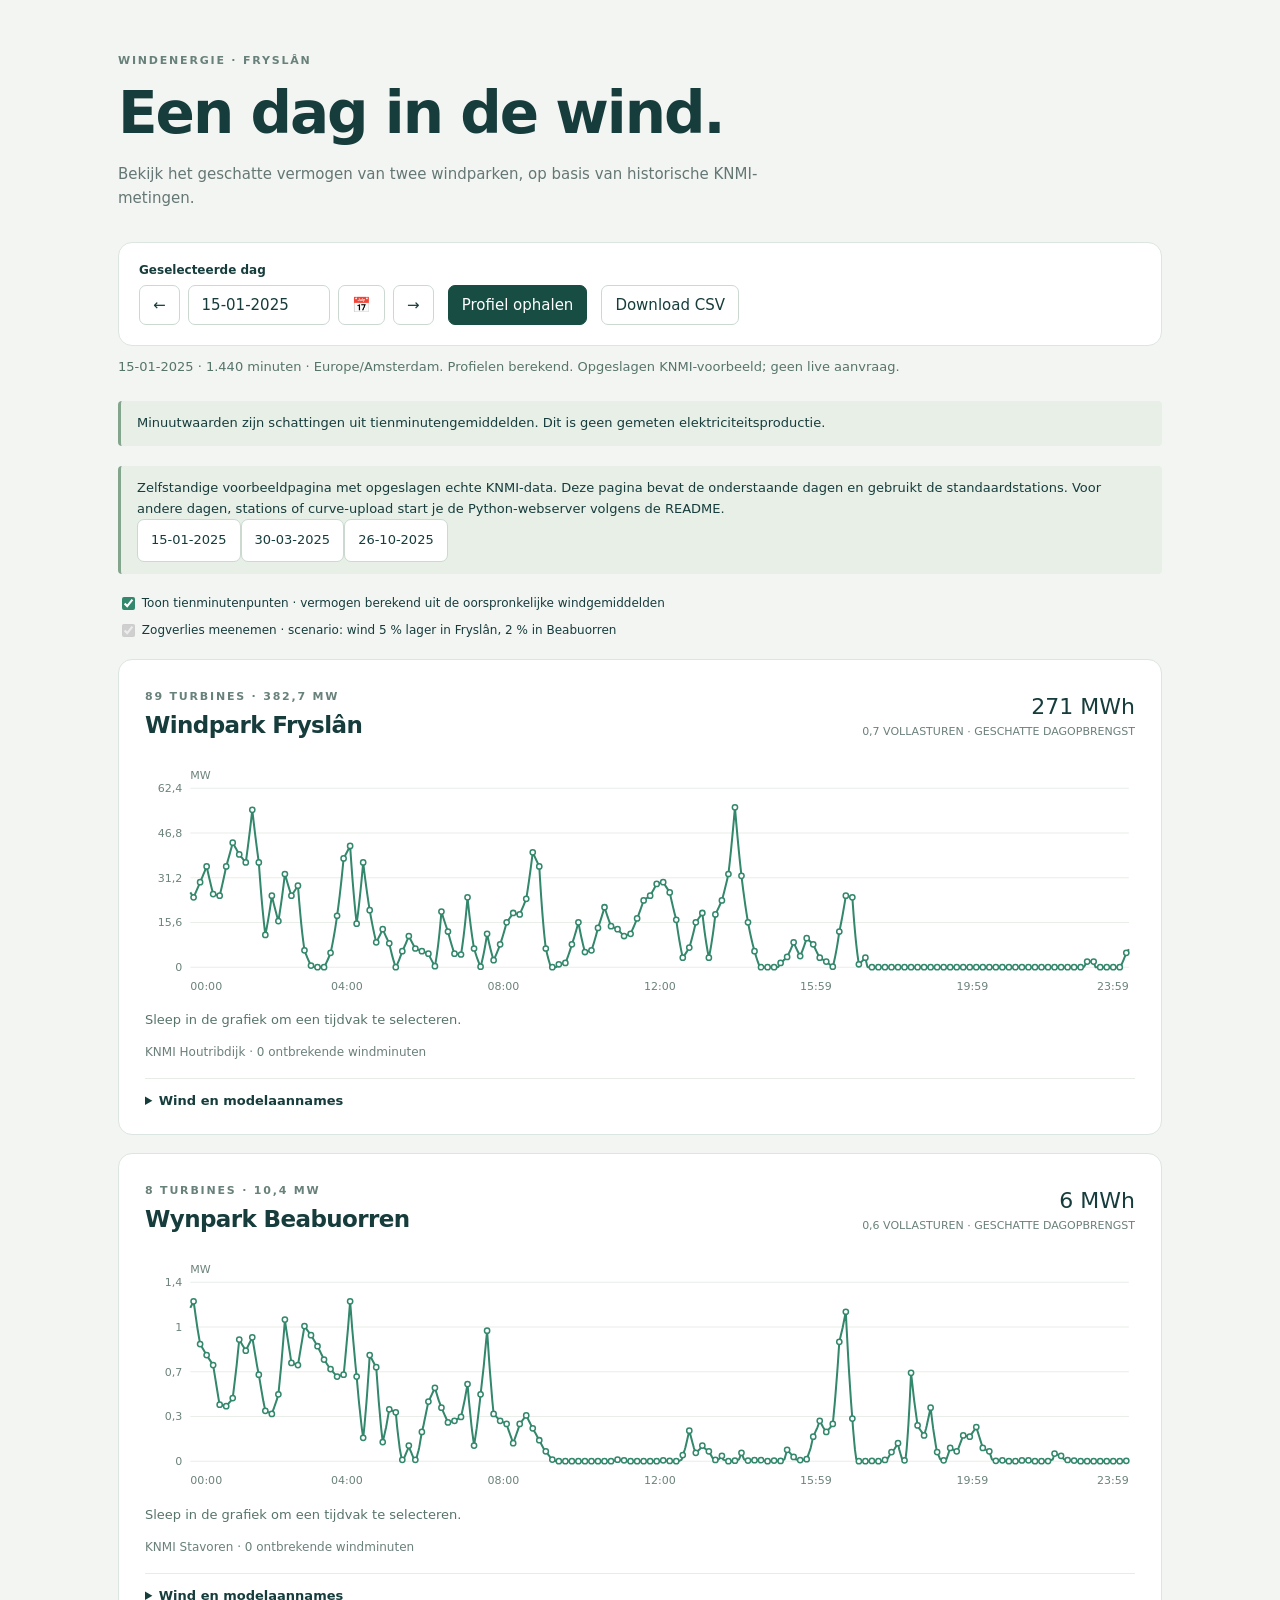
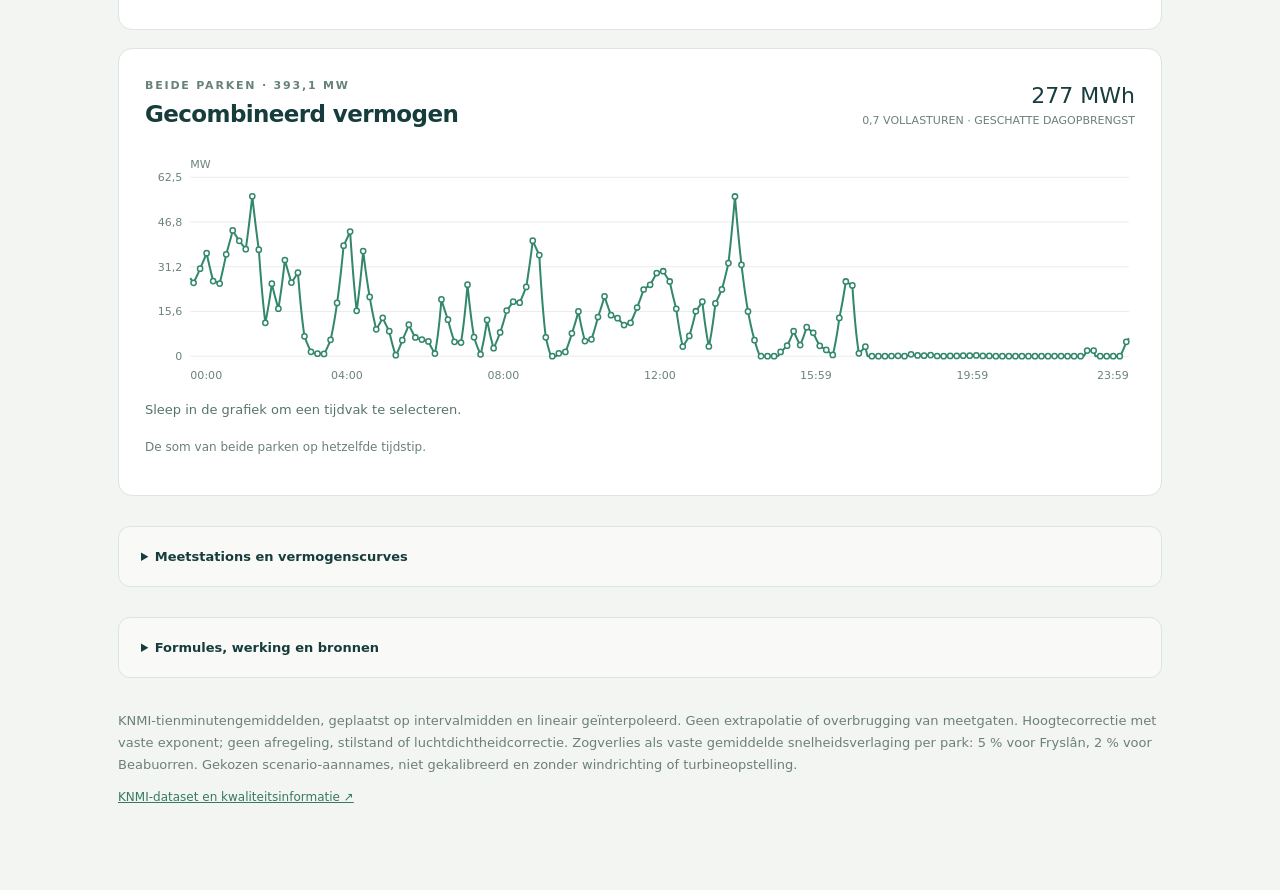
==== index.html @ ef7e0ec1 "Use Stavoren as default station for Wynpark Beabuorren Co-Authored-By: Claude Opus 5.5 <noreply@anth" ====
<!doctype html>
<html lang="nl">
<head>
  <meta charset="utf-8"><meta name="viewport" content="width=device-width, initial-scale=1">
  <title>Windprofiel · Fryslân & Beabuorren</title>
  <style>:root{font-family:system-ui,-apple-system,BlinkMacSystemFont,"Segoe UI",sans-serif;color:#163c3c;background:#f3f5f2;font-size:15px}*{box-sizing:border-box}body{margin:0}main{max-width:1100px;margin:auto;padding:54px 28px}header{margin-bottom:32px}h1{font-size:clamp(36px,5vw,58px);font-weight:550;letter-spacing:-2px;margin:12px 0}header p{color:#647775;max-width:650px;line-height:1.6}.eyebrow{font-size:11px;letter-spacing:1.8px;font-weight:700;color:#68817b}h2{font-size:23px;letter-spacing:-.6px;margin:8px 0}.toolbar{display:flex;align-items:end;gap:14px;flex-wrap:wrap;background:#fff;border:1px solid #dce5df;border-radius:14px;padding:20px}label{display:block;font-size:12px;font-weight:650;margin:0 0 8px}.date-controls{display:flex;gap:8px;position:relative}#date-text{width:9.5em;font-variant-numeric:tabular-nums}.picker{position:absolute;left:0;bottom:0;width:1px;height:1px;padding:0;border:0;opacity:0;pointer-events:none}button,input,select{font:inherit;color:inherit;border:1px solid #cbd9d1;border-radius:7px;background:white;padding:10px 13px}button{cursor:pointer}button:hover{background:#edf4ee}button:disabled{cursor:default;opacity:.5}button:focus-visible,input:focus-visible,select:focus-visible,summary:focus-visible{outline:3px solid #91cbb3;outline-offset:3px}#refresh{background:#174d43;color:white;border-color:#174d43}#status{min-height:22px;font-size:13px;color:#57746b}.notice{background:#e7efe7;border-left:3px solid #83a48d;border-radius:4px;padding:12px 16px;font-size:13px;line-height:1.6;margin:20px 0}.card{background:#fff;border:1px solid #dce5df;border-radius:14px;padding:26px;margin:18px 0}.card-head{display:flex;align-items:center;justify-content:space-between;gap:20px}.energy{text-align:right;font-size:22px;font-variant-numeric:tabular-nums}.energy small{display:block;color:#6b807b;font-size:11px;margin-top:6px}.plot{margin:20px -8px 6px}.plot svg,.windplot svg{display:block;width:100%;height:auto}.plot text,.windplot text{font-family:inherit;font-size:11px;fill:#6c837b}.plot .empty{display:grid;place-items:center;min-height:170px;background:#f6f8f5;border:1px dashed #cad8ce;border-radius:8px;text-align:center;padding:24px;color:#73877f}.source{font-size:12px;color:#6b807b;line-height:1.6}.card details{border-top:1px solid #e7ece7;margin-top:16px;padding-top:14px}.card details p{font-size:12px;line-height:1.7;color:#6b807b}summary{cursor:pointer;font-size:13px;font-weight:600}.settings{margin-top:30px;border:1px solid #dce5df;padding:22px;border-radius:12px;background:#f9faf7}.settings p,footer p{line-height:1.7;font-size:13px;color:#6b807b}.settings-grid{display:grid;grid-template-columns:1fr 1fr;gap:24px}.settings-grid select{width:100%;margin-bottom:24px}.settings-grid input{max-width:100%;font-size:12px}code{font-size:12px}footer{margin:32px 0;color:#6b807b;font-size:12px}a{color:#367964}.windplot{margin-top:18px}@media(max-width:600px){main{padding:30px 16px}.card{padding:18px}.card-head{align-items:start}.energy{font-size:17px}.settings-grid{grid-template-columns:1fr}h2{font-size:20px}.toolbar{padding:15px}}

.formula{background:#edf3ed;border-radius:7px;padding:15px 18px;font-size:14px;line-height:2;overflow-wrap:anywhere;font-variant-numeric:tabular-nums}.point-toggle{font-size:12px;font-weight:400;line-height:1.6}.point-toggle input{vertical-align:middle;accent-color:#32876c}.hide-points .reference-point{display:none}.settings h3{font-size:16px;margin-top:26px}.plot svg.selectable{cursor:crosshair;touch-action:pan-y;user-select:none}.range{display:flex;align-items:center;justify-content:space-between;gap:12px;flex-wrap:wrap;min-height:34px;font-size:13px;color:#57746b;font-variant-numeric:tabular-nums;margin-bottom:6px}.range button{padding:5px 11px;font-size:12px}
</style>
</head>
<body>
  <main>
    <header><div class="eyebrow">WINDENERGIE · FRYSLÂN</div><h1>Een dag in de wind.</h1>
      <p>Bekijk het geschatte vermogen van twee windparken, op basis van historische KNMI-metingen.</p></header>
    <section class="toolbar" aria-label="Datum kiezen">
      <div><label for="date-text">Geselecteerde dag</label><div class="date-controls">
        <button id="previous" aria-label="Vorige dag">←</button>
        <input id="date-text" type="text" inputmode="numeric" placeholder="dd-mm-jjjj" size="10" autocomplete="off">
        <button id="calendar" type="button" aria-label="Kalender openen">📅</button>
        <input id="date" class="picker" type="date" min="2025-01-01" value="2025-01-15" tabindex="-1" aria-hidden="true">
        <button id="next" aria-label="Volgende dag">→</button></div></div>
      <button id="refresh">Profiel ophalen</button><button id="export" disabled>Download CSV</button>
    </section>
    <p id="status" role="status" aria-live="polite">App starten… Geen verandering? Start de Python-webserver zoals beschreven in de README.</p>
    <noscript>Schakel JavaScript in om de KNMI-data en grafieken te laden.</noscript>
    <aside class="notice">Minuutwaarden zijn schattingen uit tienminutengemiddelden. Dit is geen gemeten elektriciteitsproductie.</aside>
    <aside class="notice" id="preview-notice" hidden>Zelfstandige voorbeeldpagina met opgeslagen echte KNMI-data. Deze pagina bevat de onderstaande dagen en gebruikt de standaardstations. Voor andere dagen, stations of curve-upload start je de Python-webserver volgens de README.<div id="preview-days"></div></aside>
    <label class="point-toggle"><input type="checkbox" id="show-points" checked> Toon tienminutenpunten · vermogen berekend uit de oorspronkelijke windgemiddelden</label>
    <label class="point-toggle"><input type="checkbox" id="wake" checked> Zogverlies meenemen · scenario: wind 5 % lager in Fryslân, 2 % in Beabuorren</label>
    <div id="charts">
      <section class="card" id="fryslan"><div class="card-head"><div><span class="eyebrow">89 TURBINES · 382,7 MW</span><h2>Windpark Fryslân</h2></div><div class="energy">—</div></div><div class="plot"></div><div class="range"><span></span><button type="button" hidden>Wis selectie</button></div><div class="source"></div><details><summary>Wind en modelaannames</summary><div class="windplot"></div><p class="assumptions"></p><p class="curve-source"></p></details></section>
      <section class="card" id="beabuorren"><div class="card-head"><div><span class="eyebrow">8 TURBINES · 10,4 MW</span><h2>Wynpark Beabuorren</h2></div><div class="energy">—</div></div><div class="plot"></div><div class="range"><span></span><button type="button" hidden>Wis selectie</button></div><div class="source"></div><details><summary>Wind en modelaannames</summary><div class="windplot"></div><p class="assumptions"></p><p class="curve-source"></p></details></section>
      <section class="card" id="combined"><div class="card-head"><div><span class="eyebrow">BEIDE PARKEN · 393,1 MW</span><h2>Gecombineerd vermogen</h2></div><div class="energy">—</div></div><div class="plot"></div><div class="range"><span></span><button type="button" hidden>Wis selectie</button></div><p class="source">De som van beide parken op hetzelfde tijdstip.</p></section>
    </div>
    <details class="settings"><summary>Meetstations en vermogenscurves</summary>
      <p>Meetstations liggen buiten de parken. De standaardkeuze gebruikt Houtribdijk voor het IJsselmeer (geijkt op productiedagen) en Stavoren voor Beabuorren. Je kunt per park een ander station kiezen.</p>
      <div class="settings-grid"><div><label for="station-fryslan">KNMI-station voor Fryslân</label><select id="station-fryslan"></select><label for="curve-fryslan">Curve voor Siemens Gamesa SWT-DD-130 (4,3 MW)</label><input type="file" id="curve-fryslan" accept=".json,application/json"></div>
      <div><label for="station-beabuorren">KNMI-station voor Beabuorren</label><select id="station-beabuorren"></select><label for="curve-beabuorren">Curve voor Siemens SWT-1.3-62 (1,3 MW)</label><input type="file" id="curve-beabuorren" accept=".json,application/json"></div></div>
      <p>Fryslân gebruikt standaard het benaderde kubische model hieronder. Een aangeleverde curve vervangt dat model. Beabuorren gebruikt een secundaire gepubliceerde curve. Beide geven indicatieve schattingen.</p>
      <p>Een JSON-curve bevat <code>model</code>, <code>source</code> (HTTPS-bron), <code>cut_out</code> (m/s), <code>points</code> (paren van m/s en kW) en eventueel <code>status</code>. De punten beginnen bij nul vermogen en eindigen vóór cut-out. Een geüploade curve wordt lokaal bewaard; controle van het formaat is geen certificering van de bron.</p>
    </details>
    <details class="settings" id="formulas"><summary>Formules, werking en bronnen</summary>
      <h3>1. Van KNMI-wind naar wind op ashoogte</h3>
      <div class="formula">v<sub>h</sub> = v<sub>10</sub> × (h / 10)<sup>α</sup></div>
      <p>v<sub>10</sub> is de KNMI-windsnelheid op 10 meter in m/s; h is de ashoogte in meters. α beschrijft hoe snel de wind met de hoogte toeneemt. Fryslân gebruikt h = 115 m en een seizoensexponent α = 0,115 + 0,065 × cos(2π(n − 1)/365), met n het dagnummer: 0,18 in de winter, 0,05 in de zomer. Beabuorren gebruikt h = 60 m en α = 0,20. De Fryslân-exponent is geijkt op zes dagopbrengsten uit 2025; geen van beide is een lokale meting. Deze omzetting beïnvloedt de omvang van de vermogensschommelingen.</p>
      <p><a href="https://en.wikipedia.org/wiki/Wind_profile_power_law" target="_blank" rel="noopener">Achtergrond: wind profile power law</a> beschrijft de formule en de afhankelijkheid van terrein en atmosferische stabiliteit. De bron noemt ongeveer 0,11 boven water in neutrale lucht; in stabiele winterlucht is de toename met de hoogte groter. Met 0,10 schatte het model de Fryslân-productie tot factor 2,7 te laag. 0,20 voor land is onze modelkeuze en niet specifiek voor Beabuorren vastgesteld.</p>
      <h3>2. Fryslân: benaderd vermogen per turbine</h3>
      <p>Hier is v de geschatte wind op ashoogte, niet de ruwe KNMI-wind op 10 meter.</p>
      <div class="formula">P(v) = 0 kW bij v &lt; 3 m/s<br>P(v) = 4.300 × (v³ − 3³) / (11,5³ − 3³) kW bij 3 ≤ v &lt; 11,5<br>P(v) = 4.300 kW bij 11,5 ≤ v ≤ 25<br>P(v) = 0 kW bij v &gt; 25</div>
      <p>Door 3³ af te trekken begint de aanloop bij nul. Delen door (11,5³ − 3³) zorgt dat de verhouding bij 11,5 m/s precies één wordt: de turbine bereikt dan 4.300 kW. De derde macht maakt dat kleine windveranderingen in het aanloopgebied grotere vermogensveranderingen kunnen geven. Op het plateau neemt het vermogen niet verder toe. Het plotseling uitschakelen boven 25 m/s is een vereenvoudiging; stormregeling en herstartvertraging zijn niet gemodelleerd.</p>
      <p><a href="https://windexchange.energy.gov/small-wind-guidebook" target="_blank" rel="noopener">U.S. Department of Energy: Small Wind Guidebook</a> legt het verband P = ½ × C<sub>p</sub> × ρ × A × v³ uit. Dat ondersteunt de kubische achtergrond, maar bewijst onze genormaliseerde curve niet. C<sub>p</sub> is de omzettingsefficiëntie, ρ de luchtdichtheid en A het rotoroppervlak; die behandelen we niet afzonderlijk in dit eenvoudige model.</p>
      <p><strong>3, 11,5 en 25 m/s zijn de afgesproken scenario-aannames.</strong> Er is geen gecontroleerde fabrikantbron gevonden die deze grenzen voor de 4,3 MW-uitvoering bevestigt. Het nominale vermogen en het aantal turbines zijn gepubliceerd door <a href="https://www.windparkfryslan.nl/onderwerpen/windturbines/" target="_blank" rel="noopener">Windpark Fryslân</a>. De <a href="https://www.windparkfryslan.nl/wp-content/uploads/2020/05/Factsheet-Windpark-Fryslan.pdf" target="_blank" rel="noopener">factsheet</a> geeft 180 m tiphoogte en 130 m rotordiameter; daaruit volgt h ≈ 180 − 130/2 = 115 m.</p>
      <h3>3. Beabuorren: tussen gepubliceerde curvepunten</h3>
      <div class="formula">P(v) = P₀ + (P₁ − P₀) × (v − v₀) / (v₁ − v₀)</div>
      <p>We zoeken de twee omliggende curvepunten (v₀, P₀) en (v₁, P₁) en rekenen lineair tussen hun vermogens. Bron: <a href="https://en.wind-turbine-models.com/turbines/1457-siemens-swt-1-3-62" target="_blank" rel="noopener">Siemens SWT-1.3-62 in Wind-Turbine-Models</a>. Dit is een secundaire curve; referentieluchtdichtheid en certificering zijn onbekend. In dit model is vermogen nul vanaf 25 m/s. <a href="https://rengineers.eu/nieuw/wynpark-beaborren-25-jaar/" target="_blank" rel="noopener">Rengineers</a> bevestigt acht turbines en 10,4 MW. De aangenomen ashoogte van 60 m komt uit <a href="https://tsjerkwert.nl/start-opschaling-van-het-wynpark/" target="_blank" rel="noopener">lokaal nieuws uit 2007</a> en is nog niet voor alle acht turbines bevestigd.</p>
      <h3>4. Parkvermogen, som en dagopbrengst</h3>
      <div class="formula">P<sub>park</sub> [MW] = aantal turbines × P<sub>turbine</sub> [kW] / 1.000<br>P<sub>samen</sub>(t) = P<sub>Fryslân</sub>(t) + P<sub>Beabuorren</sub>(t)<br>E<sub>dag</sub> [MWh] ≈ Σ P<sub>minuut</sub> [MW] / 60</div>
      <p>We vermenigvuldigen met 89 turbines voor Fryslân en 8 voor Beabuorren. Elke minuut duurt 1/60 uur. Meetgaten blijven leeg en maken de volledige dagopbrengst onbekend. Zogverlies is benaderd (zie 5); onderhoud, afregeling en verschillen tussen turbines zijn niet meegenomen.</p>
      <h3>5. Zogverlies</h3>
      <div class="formula">v<sub>eff</sub> = v<sub>h</sub> × (1 − d)<br>P<sub>turbine</sub> = P(v<sub>eff</sub>) als P(v<sub>h</sub>) &gt; 0, anders 0</div>
      <p>Turbines achter andere turbines vangen tragere, turbulentere wind. We benaderen dat met één gemiddelde snelheidsverlaging d per park: 5 % voor de 89 dicht opeengeplaatste turbines van Fryslân, 2 % voor de 8 turbines van Beabuorren. Door de vermogenscurve is het verlies vanzelf het grootst in de aanloop (3–11,5 m/s) en klein of nul bij harde wind, wanneer ook de trage wind nog boven nominaal ligt. In- en uitschakelen volgt de ongestoorde wind.</p>
      <p><strong>De waarden 5 % en 2 % zijn gekozen scenario-aannames, niet gekalibreerd op productiedata.</strong> Windrichting en turbineopstelling zijn niet meegenomen: in werkelijkheid is het verlies veel groter als de wind langs een rij turbines waait dan dwars erop. Alle turbines krijgen dezelfde verlaagde wind, terwijl de voorste turbines in werkelijkheid de volle wind vangen. Met het vinkje boven de grafieken zet je het zogverlies uit.</p>
      <h3>6. Van tien minuten naar minuten</h3>
      <div class="formula">v(t) = v₀ + (v₁ − v₀) × (t − t₀) / (t₁ − t₀)</div>
      <p>De <a href="https://dataplatform.knmi.nl/dataset/docs/10-minute-in-situ-meteorological-observations-1-0" target="_blank" rel="noopener">KNMI-documentatie</a> beschrijft ff als tienminutengemiddelde in m/s, met tijdstempel aan het intervaleinde. Wij plaatsen het gemiddelde vijf minuten eerder, op het intervalmidden, en interpoleren de wind vóór de vermogensberekening. De stippen tonen vermogen berekend uit die oorspronkelijke gemiddelden; ze zijn geen gemeten elektriciteitsproductie. De lijn ertussen voegt geen gemeten windvlagen toe. Dit model is bruikbaar voor variatie over tientallen minuten en uren, niet voor echte schommelingen per minuut. Door de niet-lineaire curve is vermogen berekend uit gemiddelde wind ook niet hetzelfde als gemiddeld werkelijk vermogen.</p>
    </details>
    <footer><p id="method">Bron: KNMI EDR · tienminutenwaarnemingen · tijdzone Europe/Amsterdam</p><a href="https://dataplatform.knmi.nl/dataset/10-minute-in-situ-meteorological-observations-1-0" target="_blank" rel="noopener">KNMI-dataset en kwaliteitsinformatie ↗</a></footer>
  </main>
<script>window.WINDPROFIEL_PREVIEW={"profiles": {"2025-01-15": {"date": "2025-01-15", "timezone": "Europe/Amsterdam", "minutes": 1440, "wake": true, "timestamps": ["2025-01-15T00:00:00+01:00", "2025-01-15T00:01:00+01:00", "2025-01-15T00:02:00+01:00", "2025-01-15T00:03:00+01:00", "2025-01-15T00:04:00+01:00", "2025-01-15T00:05:00+01:00", "2025-01-15T00:06:00+01:00", "2025-01-15T00:07:00+01:00", "2025-01-15T00:08:00+01:00", "2025-01-15T00:09:00+01:00", "2025-01-15T00:10:00+01:00", "2025-01-15T00:11:00+01:00", "2025-01-15T00:12:00+01:00", "2025-01-15T00:13:00+01:00", "2025-01-15T00:14:00+01:00", "2025-01-15T00:15:00+01:00", "2025-01-15T00:16:00+01:00", "2025-01-15T00:17:00+01:00", "2025-01-15T00:18:00+01:00", "2025-01-15T00:19:00+01:00", "2025-01-15T00:20:00+01:00", "2025-01-15T00:21:00+01:00", "2025-01-15T00:22:00+01:00", "2025-01-15T00:23:00+01:00", "2025-01-15T00:24:00+01:00", "2025-01-15T00:25:00+01:00", "2025-01-15T00:26:00+01:00", "2025-01-15T00:27:00+01:00", "2025-01-15T00:28:00+01:00", "2025-01-15T00:29:00+01:00", "2025-01-15T00:30:00+01:00", "2025-01-15T00:31:00+01:00", "2025-01-15T00:32:00+01:00", "2025-01-15T00:33:00+01:00", "2025-01-15T00:34:00+01:00", "2025-01-15T00:35:00+01:00", "2025-01-15T00:36:00+01:00", "2025-01-15T00:37:00+01:00", "2025-01-15T00:38:00+01:00", "2025-01-15T00:39:00+01:00", "2025-01-15T00:40:00+01:00", "2025-01-15T00:41:00+01:00", "2025-01-15T00:42:00+01:00", "2025-01-15T00:43:00+01:00", "2025-01-15T00:44:00+01:00", "2025-01-15T00:45:00+01:00", "2025-01-15T00:46:00+01:00", "2025-01-15T00:47:00+01:00", "2025-01-15T00:48:00+01:00", "2025-01-15T00:49:00+01:00", "2025-01-15T00:50:00+01:00", "2025-01-15T00:51:00+01:00", "2025-01-15T00:52:00+01:00", "2025-01-15T00:53:00+01:00", "2025-01-15T00:54:00+01:00", "2025-01-15T00:55:00+01:00", "2025-01-15T00:56:00+01:00", "2025-01-15T00:57:00+01:00", "2025-01-15T00:58:00+01:00", "2025-01-15T00:59:00+01:00", "2025-01-15T01:00:00+01:00", "2025-01-15T01:01:00+01:00", "2025-01-15T01:02:00+01:00", "2025-01-15T01:03:00+01:00", "2025-01-15T01:04:00+01:00", "2025-01-15T01:05:00+01:00", "2025-01-15T01:06:00+01:00", "2025-01-15T01:07:00+01:00", "2025-01-15T01:08:00+01:00", "2025-01-15T01:09:00+01:00", "2025-01-15T01:10:00+01:00", "2025-01-15T01:11:00+01:00", "2025-01-15T01:12:00+01:00", "2025-01-15T01:13:00+01:00", "2025-01-15T01:14:00+01:00", "2025-01-15T01:15:00+01:00", "2025-01-15T01:16:00+01:00", "2025-01-15T01:17:00+01:00", "2025-01-15T01:18:00+01:00", "2025-01-15T01:19:00+01:00", "2025-01-15T01:20:00+01:00", "2025-01-15T01:21:00+01:00", "2025-01-15T01:22:00+01:00", "2025-01-15T01:23:00+01:00", "2025-01-15T01:24:00+01:00", "2025-01-15T01:25:00+01:00", "2025-01-15T01:26:00+01:00", "2025-01-15T01:27:00+01:00", "2025-01-15T01:28:00+01:00", "2025-01-15T01:29:00+01:00", "2025-01-15T01:30:00+01:00", "2025-01-15T01:31:00+01:00", "2025-01-15T01:32:00+01:00", "2025-01-15T01:33:00+01:00", "2025-01-15T01:34:00+01:00", "2025-01-15T01:35:00+01:00", "2025-01-15T01:36:00+01:00", "2025-01-15T01:37:00+01:00", "2025-01-15T01:38:00+01:00", "2025-01-15T01:39:00+01:00", "2025-01-15T01:40:00+01:00", "2025-01-15T01:41:00+01:00", "2025-01-15T01:42:00+01:00", "2025-01-15T01:43:00+01:00", "2025-01-15T01:44:00+01:00", "2025-01-15T01:45:00+01:00", "2025-01-15T01:46:00+01:00", "2025-01-15T01:47:00+01:00", "2025-01-15T01:48:00+01:00", "2025-01-15T01:49:00+01:00", "2025-01-15T01:50:00+01:00", "2025-01-15T01:51:00+01:00", "2025-01-15T01:52:00+01:00", "2025-01-15T01:53:00+01:00", "2025-01-15T01:54:00+01:00", "2025-01-15T01:55:00+01:00", "2025-01-15T01:56:00+01:00", "2025-01-15T01:57:00+01:00", "2025-01-15T01:58:00+01:00", "2025-01-15T01:59:00+01:00", "2025-01-15T02:00:00+01:00", "2025-01-15T02:01:00+01:00", "2025-01-15T02:02:00+01:00", "2025-01-15T02:03:00+01:00", "2025-01-15T02:04:00+01:00", "2025-01-15T02:05:00+01:00", "2025-01-15T02:06:00+01:00", "2025-01-15T02:07:00+01:00", "2025-01-15T02:08:00+01:00", "2025-01-15T02:09:00+01:00", "2025-01-15T02:10:00+01:00", "2025-01-15T02:11:00+01:00", "2025-01-15T02:12:00+01:00", "2025-01-15T02:13:00+01:00", "2025-01-15T02:14:00+01:00", "2025-01-15T02:15:00+01:00", "2025-01-15T02:16:00+01:00", "2025-01-15T02:17:00+01:00", "2025-01-15T02:18:00+01:00", "2025-01-15T02:19:00+01:00", "2025-01-15T02:20:00+01:00", "2025-01-15T02:21:00+01:00", "2025-01-15T02:22:00+01:00", "2025-01-15T02:23:00+01:00", "2025-01-15T02:24:00+01:00", "2025-01-15T02:25:00+01:00", "2025-01-15T02:26:00+01:00", "2025-01-15T02:27:00+01:00", "2025-01-15T02:28:00+01:00", "2025-01-15T02:29:00+01:00", "2025-01-15T02:30:00+01:00", "2025-01-15T02:31:00+01:00", "2025-01-15T02:32:00+01:00", "2025-01-15T02:33:00+01:00", "2025-01-15T02:34:00+01:00", "2025-01-15T02:35:00+01:00", "2025-01-15T02:36:00+01:00", "2025-01-15T02:37:00+01:00", "2025-01-15T02:38:00+01:00", "2025-01-15T02:39:00+01:00", "2025-01-15T02:40:00+01:00", "2025-01-15T02:41:00+01:00", "2025-01-15T02:42:00+01:00", "2025-01-15T02:43:00+01:00", "2025-01-15T02:44:00+01:00", "2025-01-15T02:45:00+01:00", "2025-01-15T02:46:00+01:00", "2025-01-15T02:47:00+01:00", "2025-01-15T02:48:00+01:00", "2025-01-15T02:49:00+01:00", "2025-01-15T02:50:00+01:00", "2025-01-15T02:51:00+01:00", "2025-01-15T02:52:00+01:00", "2025-01-15T02:53:00+01:00", "2025-01-15T02:54:00+01:00", "2025-01-15T02:55:00+01:00", "2025-01-15T02:56:00+01:00", "2025-01-15T02:57:00+01:00", "2025-01-15T02:58:00+01:00", "2025-01-15T02:59:00+01:00", "2025-01-15T03:00:00+01:00", "2025-01-15T03:01:00+01:00", "2025-01-15T03:02:00+01:00", "2025-01-15T03:03:00+01:00", "2025-01-15T03:04:00+01:00", "2025-01-15T03:05:00+01:00", "2025-01-15T03:06:00+01:00", "2025-01-15T03:07:00+01:00", "2025-01-15T03:08:00+01:00", "2025-01-15T03:09:00+01:00", "2025-01-15T03:10:00+01:00", "2025-01-15T03:11:00+01:00", "2025-01-15T03:12:00+01:00", "2025-01-15T03:13:00+01:00", "2025-01-15T03:14:00+01:00", "2025-01-15T03:15:00+01:00", "2025-01-15T03:16:00+01:00", "2025-01-15T03:17:00+01:00", "2025-01-15T03:18:00+01:00", "2025-01-15T03:19:00+01:00", "2025-01-15T03:20:00+01:00", "2025-01-15T03:21:00+01:00", "2025-01-15T03:22:00+01:00", "2025-01-15T03:23:00+01:00", "2025-01-15T03:24:00+01:00", "2025-01-15T03:25:00+01:00", "2025-01-15T03:26:00+01:00", "2025-01-15T03:27:00+01:00", "2025-01-15T03:28:00+01:00", "2025-01-15T03:29:00+01:00", "2025-01-15T03:30:00+01:00", "2025-01-15T03:31:00+01:00", "2025-01-15T03:32:00+01:00", "2025-01-15T03:33:00+01:00", "2025-01-15T03:34:00+01:00", "2025-01-15T03:35:00+01:00", "2025-01-15T03:36:00+01:00", "2025-01-15T03:37:00+01:00", "2025-01-15T03:38:00+01:00", "2025-01-15T03:39:00+01:00", "2025-01-15T03:40:00+01:00", "2025-01-15T03:41:00+01:00", "2025-01-15T03:42:00+01:00", "2025-01-15T03:43:00+01:00", "2025-01-15T03:44:00+01:00", "2025-01-15T03:45:00+01:00", "2025-01-15T03:46:00+01:00", "2025-01-15T03:47:00+01:00", "2025-01-15T03:48:00+01:00", "2025-01-15T03:49:00+01:00", "2025-01-15T03:50:00+01:00", "2025-01-15T03:51:00+01:00", "2025-01-15T03:52:00+01:00", "2025-01-15T03:53:00+01:00", "2025-01-15T03:54:00+01:00", "2025-01-15T03:55:00+01:00", "2025-01-15T03:56:00+01:00", "2025-01-15T03:57:00+01:00", "2025-01-15T03:58:00+01:00", "2025-01-15T03:59:00+01:00", "2025-01-15T04:00:00+01:00", "2025-01-15T04:01:00+01:00", "2025-01-15T04:02:00+01:00", "2025-01-15T04:03:00+01:00", "2025-01-15T04:04:00+01:00", "2025-01-15T04:05:00+01:00", "2025-01-15T04:06:00+01:00", "2025-01-15T04:07:00+01:00", "2025-01-15T04:08:00+01:00", "2025-01-15T04:09:00+01:00", "2025-01-15T04:10:00+01:00", "2025-01-15T04:11:00+01:00", "2025-01-15T04:12:00+01:00", "2025-01-15T04:13:00+01:00", "2025-01-15T04:14:00+01:00", "2025-01-15T04:15:00+01:00", "2025-01-15T04:16:00+01:00", "2025-01-15T04:17:00+01:00", "2025-01-15T04:18:00+01:00", "2025-01-15T04:19:00+01:00", "2025-01-15T04:20:00+01:00", "2025-01-15T04:21:00+01:00", "2025-01-15T04:22:00+01:00", "2025-01-15T04:23:00+01:00", "2025-01-15T04:24:00+01:00", "2025-01-15T04:25:00+01:00", "2025-01-15T04:26:00+01:00", "2025-01-15T04:27:00+01:00", "2025-01-15T04:28:00+01:00", "2025-01-15T04:29:00+01:00", "2025-01-15T04:30:00+01:00", "2025-01-15T04:31:00+01:00", "2025-01-15T04:32:00+01:00", "2025-01-15T04:33:00+01:00", "2025-01-15T04:34:00+01:00", "2025-01-15T04:35:00+01:00", "2025-01-15T04:36:00+01:00", "2025-01-15T04:37:00+01:00", "2025-01-15T04:38:00+01:00", "2025-01-15T04:39:00+01:00", "2025-01-15T04:40:00+01:00", "2025-01-15T04:41:00+01:00", "2025-01-15T04:42:00+01:00", "2025-01-15T04:43:00+01:00", "2025-01-15T04:44:00+01:00", "2025-01-15T04:45:00+01:00", "2025-01-15T04:46:00+01:00", "2025-01-15T04:47:00+01:00", "2025-01-15T04:48:00+01:00", "2025-01-15T04:49:00+01:00", "2025-01-15T04:50:00+01:00", "2025-01-15T04:51:00+01:00", "2025-01-15T04:52:00+01:00", "2025-01-15T04:53:00+01:00", "2025-01-15T04:54:00+01:00", "2025-01-15T04:55:00+01:00", "2025-01-15T04:56:00+01:00", "2025-01-15T04:57:00+01:00", "2025-01-15T04:58:00+01:00", "2025-01-15T04:59:00+01:00", "2025-01-15T05:00:00+01:00", "2025-01-15T05:01:00+01:00", "2025-01-15T05:02:00+01:00", "2025-01-15T05:03:00+01:00", "2025-01-15T05:04:00+01:00", "2025-01-15T05:05:00+01:00", "2025-01-15T05:06:00+01:00", "2025-01-15T05:07:00+01:00", "2025-01-15T05:08:00+01:00", "2025-01-15T05:09:00+01:00", "2025-01-15T05:10:00+01:00", "2025-01-15T05:11:00+01:00", "2025-01-15T05:12:00+01:00", "2025-01-15T05:13:00+01:00", "2025-01-15T05:14:00+01:00", "2025-01-15T05:15:00+01:00", "2025-01-15T05:16:00+01:00", "2025-01-15T05:17:00+01:00", "2025-01-15T05:18:00+01:00", "2025-01-15T05:19:00+01:00", "2025-01-15T05:20:00+01:00", "2025-01-15T05:21:00+01:00", "2025-01-15T05:22:00+01:00", "2025-01-15T05:23:00+01:00", "2025-01-15T05:24:00+01:00", "2025-01-15T05:25:00+01:00", "2025-01-15T05:26:00+01:00", "2025-01-15T05:27:00+01:00", "2025-01-15T05:28:00+01:00", "2025-01-15T05:29:00+01:00", "2025-01-15T05:30:00+01:00", "2025-01-15T05:31:00+01:00", "2025-01-15T05:32:00+01:00", "2025-01-15T05:33:00+01:00", "2025-01-15T05:34:00+01:00", "2025-01-15T05:35:00+01:00", "2025-01-15T05:36:00+01:00", "2025-01-15T05:37:00+01:00", "2025-01-15T05:38:00+01:00", "2025-01-15T05:39:00+01:00", "2025-01-15T05:40:00+01:00", "2025-01-15T05:41:00+01:00", "2025-01-15T05:42:00+01:00", "2025-01-15T05:43:00+01:00", "2025-01-15T05:44:00+01:00", "2025-01-15T05:45:00+01:00", "2025-01-15T05:46:00+01:00", "2025-01-15T05:47:00+01:00", "2025-01-15T05:48:00+01:00", "2025-01-15T05:49:00+01:00", "2025-01-15T05:50:00+01:00", "2025-01-15T05:51:00+01:00", "2025-01-15T05:52:00+01:00", "2025-01-15T05:53:00+01:00", "2025-01-15T05:54:00+01:00", "2025-01-15T05:55:00+01:00", "2025-01-15T05:56:00+01:00", "2025-01-15T05:57:00+01:00", "2025-01-15T05:58:00+01:00", "2025-01-15T05:59:00+01:00", "2025-01-15T06:00:00+01:00", "2025-01-15T06:01:00+01:00", "2025-01-15T06:02:00+01:00", "2025-01-15T06:03:00+01:00", "2025-01-15T06:04:00+01:00", "2025-01-15T06:05:00+01:00", "2025-01-15T06:06:00+01:00", "2025-01-15T06:07:00+01:00", "2025-01-15T06:08:00+01:00", "2025-01-15T06:09:00+01:00", "2025-01-15T06:10:00+01:00", "2025-01-15T06:11:00+01:00", "2025-01-15T06:12:00+01:00", "2025-01-15T06:13:00+01:00", "2025-01-15T06:14:00+01:00", "2025-01-15T06:15:00+01:00", "2025-01-15T06:16:00+01:00", "2025-01-15T06:17:00+01:00", "2025-01-15T06:18:00+01:00", "2025-01-15T06:19:00+01:00", "2025-01-15T06:20:00+01:00", "2025-01-15T06:21:00+01:00", "2025-01-15T06:22:00+01:00", "2025-01-15T06:23:00+01:00", "2025-01-15T06:24:00+01:00", "2025-01-15T06:25:00+01:00", "2025-01-15T06:26:00+01:00", "2025-01-15T06:27:00+01:00", "2025-01-15T06:28:00+01:00", "2025-01-15T06:29:00+01:00", "2025-01-15T06:30:00+01:00", "2025-01-15T06:31:00+01:00", "2025-01-15T06:32:00+01:00", "2025-01-15T06:33:00+01:00", "2025-01-15T06:34:00+01:00", "2025-01-15T06:35:00+01:00", "2025-01-15T06:36:00+01:00", "2025-01-15T06:37:00+01:00", "2025-01-15T06:38:00+01:00", "2025-01-15T06:39:00+01:00", "2025-01-15T06:40:00+01:00", "2025-01-15T06:41:00+01:00", "2025-01-15T06:42:00+01:00", "2025-01-15T06:43:00+01:00", "2025-01-15T06:44:00+01:00", "2025-01-15T06:45:00+01:00", "2025-01-15T06:46:00+01:00", "2025-01-15T06:47:00+01:00", "2025-01-15T06:48:00+01:00", "2025-01-15T06:49:00+01:00", "2025-01-15T06:50:00+01:00", "2025-01-15T06:51:00+01:00", "2025-01-15T06:52:00+01:00", "2025-01-15T06:53:00+01:00", "2025-01-15T06:54:00+01:00", "2025-01-15T06:55:00+01:00", "2025-01-15T06:56:00+01:00", "2025-01-15T06:57:00+01:00", "2025-01-15T06:58:00+01:00", "2025-01-15T06:59:00+01:00", "2025-01-15T07:00:00+01:00", "2025-01-15T07:01:00+01:00", "2025-01-15T07:02:00+01:00", "2025-01-15T07:03:00+01:00", "2025-01-15T07:04:00+01:00", "2025-01-15T07:05:00+01:00", "2025-01-15T07:06:00+01:00", "2025-01-15T07:07:00+01:00", "2025-01-15T07:08:00+01:00", "2025-01-15T07:09:00+01:00", "2025-01-15T07:10:00+01:00", "2025-01-15T07:11:00+01:00", "2025-01-15T07:12:00+01:00", "2025-01-15T07:13:00+01:00", "2025-01-15T07:14:00+01:00", "2025-01-15T07:15:00+01:00", "2025-01-15T07:16:00+01:00", "2025-01-15T07:17:00+01:00", "2025-01-15T07:18:00+01:00", "2025-01-15T07:19:00+01:00", "2025-01-15T07:20:00+01:00", "2025-01-15T07:21:00+01:00", "2025-01-15T07:22:00+01:00", "2025-01-15T07:23:00+01:00", "2025-01-15T07:24:00+01:00", "2025-01-15T07:25:00+01:00", "2025-01-15T07:26:00+01:00", "2025-01-15T07:27:00+01:00", "2025-01-15T07:28:00+01:00", "2025-01-15T07:29:00+01:00", "2025-01-15T07:30:00+01:00", "2025-01-15T07:31:00+01:00", "2025-01-15T07:32:00+01:00", "2025-01-15T07:33:00+01:00", "2025-01-15T07:34:00+01:00", "2025-01-15T07:35:00+01:00", "2025-01-15T07:36:00+01:00", "2025-01-15T07:37:00+01:00", "2025-01-15T07:38:00+01:00", "2025-01-15T07:39:00+01:00", "2025-01-15T07:40:00+01:00", "2025-01-15T07:41:00+01:00", "2025-01-15T07:42:00+01:00", "2025-01-15T07:43:00+01:00", "2025-01-15T07:44:00+01:00", "2025-01-15T07:45:00+01:00", "2025-01-15T07:46:00+01:00", "2025-01-15T07:47:00+01:00", "2025-01-15T07:48:00+01:00", "2025-01-15T07:49:00+01:00", "2025-01-15T07:50:00+01:00", "2025-01-15T07:51:00+01:00", "2025-01-15T07:52:00+01:00", "2025-01-15T07:53:00+01:00", "2025-01-15T07:54:00+01:00", "2025-01-15T07:55:00+01:00", "2025-01-15T07:56:00+01:00", "2025-01-15T07:57:00+01:00", "2025-01-15T07:58:00+01:00", "2025-01-15T07:59:00+01:00", "2025-01-15T08:00:00+01:00", "2025-01-15T08:01:00+01:00", "2025-01-15T08:02:00+01:00", "2025-01-15T08:03:00+01:00", "2025-01-15T08:04:00+01:00", "2025-01-15T08:05:00+01:00", "2025-01-15T08:06:00+01:00", "2025-01-15T08:07:00+01:00", "2025-01-15T08:08:00+01:00", "2025-01-15T08:09:00+01:00", "2025-01-15T08:10:00+01:00", "2025-01-15T08:11:00+01:00", "2025-01-15T08:12:00+01:00", "2025-01-15T08:13:00+01:00", "2025-01-15T08:14:00+01:00", "2025-01-15T08:15:00+01:00", "2025-01-15T08:16:00+01:00", "2025-01-15T08:17:00+01:00", "2025-01-15T08:18:00+01:00", "2025-01-15T08:19:00+01:00", "2025-01-15T08:20:00+01:00", "2025-01-15T08:21:00+01:00", "2025-01-15T08:22:00+01:00", "2025-01-15T08:23:00+01:00", "2025-01-15T08:24:00+01:00", "2025-01-15T08:25:00+01:00", "2025-01-15T08:26:00+01:00", "2025-01-15T08:27:00+01:00", "2025-01-15T08:28:00+01:00", "2025-01-15T08:29:00+01:00", "2025-01-15T08:30:00+01:00", "2025-01-15T08:31:00+01:00", "2025-01-15T08:32:00+01:00", "2025-01-15T08:33:00+01:00", "2025-01-15T08:34:00+01:00", "2025-01-15T08:35:00+01:00", "2025-01-15T08:36:00+01:00", "2025-01-15T08:37:00+01:00", "2025-01-15T08:38:00+01:00", "2025-01-15T08:39:00+01:00", "2025-01-15T08:40:00+01:00", "2025-01-15T08:41:00+01:00", "2025-01-15T08:42:00+01:00", "2025-01-15T08:43:00+01:00", "2025-01-15T08:44:00+01:00", "2025-01-15T08:45:00+01:00", "2025-01-15T08:46:00+01:00", "2025-01-15T08:47:00+01:00", "2025-01-15T08:48:00+01:00", "2025-01-15T08:49:00+01:00", "2025-01-15T08:50:00+01:00", "2025-01-15T08:51:00+01:00", "2025-01-15T08:52:00+01:00", "2025-01-15T08:53:00+01:00", "2025-01-15T08:54:00+01:00", "2025-01-15T08:55:00+01:00", "2025-01-15T08:56:00+01:00", "2025-01-15T08:57:00+01:00", "2025-01-15T08:58:00+01:00", "2025-01-15T08:59:00+01:00", "2025-01-15T09:00:00+01:00", "2025-01-15T09:01:00+01:00", "2025-01-15T09:02:00+01:00", "2025-01-15T09:03:00+01:00", "2025-01-15T09:04:00+01:00", "2025-01-15T09:05:00+01:00", "2025-01-15T09:06:00+01:00", "2025-01-15T09:07:00+01:00", "2025-01-15T09:08:00+01:00", "2025-01-15T09:09:00+01:00", "2025-01-15T09:10:00+01:00", "2025-01-15T09:11:00+01:00", "2025-01-15T09:12:00+01:00", "2025-01-15T09:13:00+01:00", "2025-01-15T09:14:00+01:00", "2025-01-15T09:15:00+01:00", "2025-01-15T09:16:00+01:00", "2025-01-15T09:17:00+01:00", "2025-01-15T09:18:00+01:00", "2025-01-15T09:19:00+01:00", "2025-01-15T09:20:00+01:00", "2025-01-15T09:21:00+01:00", "2025-01-15T09:22:00+01:00", "2025-01-15T09:23:00+01:00", "2025-01-15T09:24:00+01:00", "2025-01-15T09:25:00+01:00", "2025-01-15T09:26:00+01:00", "2025-01-15T09:27:00+01:00", "2025-01-15T09:28:00+01:00", "2025-01-15T09:29:00+01:00", "2025-01-15T09:30:00+01:00", "2025-01-15T09:31:00+01:00", "2025-01-15T09:32:00+01:00", "2025-01-15T09:33:00+01:00", "2025-01-15T09:34:00+01:00", "2025-01-15T09:35:00+01:00", "2025-01-15T09:36:00+01:00", "2025-01-15T09:37:00+01:00", "2025-01-15T09:38:00+01:00", "2025-01-15T09:39:00+01:00", "2025-01-15T09:40:00+01:00", "2025-01-15T09:41:00+01:00", "2025-01-15T09:42:00+01:00", "2025-01-15T09:43:00+01:00", "2025-01-15T09:44:00+01:00", "2025-01-15T09:45:00+01:00", "2025-01-15T09:46:00+01:00", "2025-01-15T09:47:00+01:00", "2025-01-15T09:48:00+01:00", "2025-01-15T09:49:00+01:00", "2025-01-15T09:50:00+01:00", "2025-01-15T09:51:00+01:00", "2025-01-15T09:52:00+01:00", "2025-01-15T09:53:00+01:00", "2025-01-15T09:54:00+01:00", "2025-01-15T09:55:00+01:00", "2025-01-15T09:56:00+01:00", "2025-01-15T09:57:00+01:00", "2025-01-15T09:58:00+01:00", "2025-01-15T09:59:00+01:00", "2025-01-15T10:00:00+01:00", "2025-01-15T10:01:00+01:00", "2025-01-15T10:02:00+01:00", "2025-01-15T10:03:00+01:00", "2025-01-15T10:04:00+01:00", "2025-01-15T10:05:00+01:00", "2025-01-15T10:06:00+01:00", "2025-01-15T10:07:00+01:00", "2025-01-15T10:08:00+01:00", "2025-01-15T10:09:00+01:00", "2025-01-15T10:10:00+01:00", "2025-01-15T10:11:00+01:00", "2025-01-15T10:12:00+01:00", "2025-01-15T10:13:00+01:00", "2025-01-15T10:14:00+01:00", "2025-01-15T10:15:00+01:00", "2025-01-15T10:16:00+01:00", "2025-01-15T10:17:00+01:00", "2025-01-15T10:18:00+01:00", "2025-01-15T10:19:00+01:00", "2025-01-15T10:20:00+01:00", "2025-01-15T10:21:00+01:00", "2025-01-15T10:22:00+01:00", "2025-01-15T10:23:00+01:00", "2025-01-15T10:24:00+01:00", "2025-01-15T10:25:00+01:00", "2025-01-15T10:26:00+01:00", "2025-01-15T10:27:00+01:00", "2025-01-15T10:28:00+01:00", "2025-01-15T10:29:00+01:00", "2025-01-15T10:30:00+01:00", "2025-01-15T10:31:00+01:00", "2025-01-15T10:32:00+01:00", "2025-01-15T10:33:00+01:00", "2025-01-15T10:34:00+01:00", "2025-01-15T10:35:00+01:00", "2025-01-15T10:36:00+01:00", "2025-01-15T10:37:00+01:00", "2025-01-15T10:38:00+01:00", "2025-01-15T10:39:00+01:00", "2025-01-15T10:40:00+01:00", "2025-01-15T10:41:00+01:00", "2025-01-15T10:42:00+01:00", "2025-01-15T10:43:00+01:00", "2025-01-15T10:44:00+01:00", "2025-01-15T10:45:00+01:00", "2025-01-15T10:46:00+01:00", "2025-01-15T10:47:00+01:00", "2025-01-15T10:48:00+01:00", "2025-01-15T10:49:00+01:00", "2025-01-15T10:50:00+01:00", "2025-01-15T10:51:00+01:00", "2025-01-15T10:52:00+01:00", "2025-01-15T10:53:00+01:00", "2025-01-15T10:54:00+01:00", "2025-01-15T10:55:00+01:00", "2025-01-15T10:56:00+01:00", "2025-01-15T10:57:00+01:00", "2025-01-15T10:58:00+01:00", "2025-01-15T10:59:00+01:00", "2025-01-15T11:00:00+01:00", "2025-01-15T11:01:00+01:00", "2025-01-15T11:02:00+01:00", "2025-01-15T11:03:00+01:00", "2025-01-15T11:04:00+01:00", "2025-01-15T11:05:00+01:00", "2025-01-15T11:06:00+01:00", "2025-01-15T11:07:00+01:00", "2025-01-15T11:08:00+01:00", "2025-01-15T11:09:00+01:00", "2025-01-15T11:10:00+01:00", "2025-01-15T11:11:00+01:00", "2025-01-15T11:12:00+01:00", "2025-01-15T11:13:00+01:00", "2025-01-15T11:14:00+01:00", "2025-01-15T11:15:00+01:00", "2025-01-15T11:16:00+01:00", "2025-01-15T11:17:00+01:00", "2025-01-15T11:18:00+01:00", "2025-01-15T11:19:00+01:00", "2025-01-15T11:20:00+01:00", "2025-01-15T11:21:00+01:00", "2025-01-15T11:22:00+01:00", "2025-01-15T11:23:00+01:00", "2025-01-15T11:24:00+01:00", "2025-01-15T11:25:00+01:00", "2025-01-15T11:26:00+01:00", "2025-01-15T11:27:00+01:00", "2025-01-15T11:28:00+01:00", "2025-01-15T11:29:00+01:00", "2025-01-15T11:30:00+01:00", "2025-01-15T11:31:00+01:00", "2025-01-15T11:32:00+01:00", "2025-01-15T11:33:00+01:00", "2025-01-15T11:34:00+01:00", "2025-01-15T11:35:00+01:00", "2025-01-15T11:36:00+01:00", "2025-01-15T11:37:00+01:00", "2025-01-15T11:38:00+01:00", "2025-01-15T11:39:00+01:00", "2025-01-15T11:40:00+01:00", "2025-01-15T11:41:00+01:00", "2025-01-15T11:42:00+01:00", "2025-01-15T11:43:00+01:00", "2025-01-15T11:44:00+01:00", "2025-01-15T11:45:00+01:00", "2025-01-15T11:46:00+01:00", "2025-01-15T11:47:00+01:00", "2025-01-15T11:48:00+01:00", "2025-01-15T11:49:00+01:00", "2025-01-15T11:50:00+01:00", "2025-01-15T11:51:00+01:00", "2025-01-15T11:52:00+01:00", "2025-01-15T11:53:00+01:00", "2025-01-15T11:54:00+01:00", "2025-01-15T11:55:00+01:00", "2025-01-15T11:56:00+01:00", "2025-01-15T11:57:00+01:00", "2025-01-15T11:58:00+01:00", "2025-01-15T11:59:00+01:00", "2025-01-15T12:00:00+01:00", "2025-01-15T12:01:00+01:00", "2025-01-15T12:02:00+01:00", "2025-01-15T12:03:00+01:00", "2025-01-15T12:04:00+01:00", "2025-01-15T12:05:00+01:00", "2025-01-15T12:06:00+01:00", "2025-01-15T12:07:00+01:00", "2025-01-15T12:08:00+01:00", "2025-01-15T12:09:00+01:00", "2025-01-15T12:10:00+01:00", "2025-01-15T12:11:00+01:00", "2025-01-15T12:12:00+01:00", "2025-01-15T12:13:00+01:00", "2025-01-15T12:14:00+01:00", "2025-01-15T12:15:00+01:00", "2025-01-15T12:16:00+01:00", "2025-01-15T12:17:00+01:00", "2025-01-15T12:18:00+01:00", "2025-01-15T12:19:00+01:00", "2025-01-15T12:20:00+01:00", "2025-01-15T12:21:00+01:00", "2025-01-15T12:22:00+01:00", "2025-01-15T12:23:00+01:00", "2025-01-15T12:24:00+01:00", "2025-01-15T12:25:00+01:00", "2025-01-15T12:26:00+01:00", "2025-01-15T12:27:00+01:00", "2025-01-15T12:28:00+01:00", "2025-01-15T12:29:00+01:00", "2025-01-15T12:30:00+01:00", "2025-01-15T12:31:00+01:00", "2025-01-15T12:32:00+01:00", "2025-01-15T12:33:00+01:00", "2025-01-15T12:34:00+01:00", "2025-01-15T12:35:00+01:00", "2025-01-15T12:36:00+01:00", "2025-01-15T12:37:00+01:00", "2025-01-15T12:38:00+01:00", "2025-01-15T12:39:00+01:00", "2025-01-15T12:40:00+01:00", "2025-01-15T12:41:00+01:00", "2025-01-15T12:42:00+01:00", "2025-01-15T12:43:00+01:00", "2025-01-15T12:44:00+01:00", "2025-01-15T12:45:00+01:00", "2025-01-15T12:46:00+01:00", "2025-01-15T12:47:00+01:00", "2025-01-15T12:48:00+01:00", "2025-01-15T12:49:00+01:00", "2025-01-15T12:50:00+01:00", "2025-01-15T12:51:00+01:00", "2025-01-15T12:52:00+01:00", "2025-01-15T12:53:00+01:00", "2025-01-15T12:54:00+01:00", "2025-01-15T12:55:00+01:00", "2025-01-15T12:56:00+01:00", "2025-01-15T12:57:00+01:00", "2025-01-15T12:58:00+01:00", "2025-01-15T12:59:00+01:00", "2025-01-15T13:00:00+01:00", "2025-01-15T13:01:00+01:00", "2025-01-15T13:02:00+01:00", "2025-01-15T13:03:00+01:00", "2025-01-15T13:04:00+01:00", "2025-01-15T13:05:00+01:00", "2025-01-15T13:06:00+01:00", "2025-01-15T13:07:00+01:00", "2025-01-15T13:08:00+01:00", "2025-01-15T13:09:00+01:00", "2025-01-15T13:10:00+01:00", "2025-01-15T13:11:00+01:00", "2025-01-15T13:12:00+01:00", "2025-01-15T13:13:00+01:00", "2025-01-15T13:14:00+01:00", "2025-01-15T13:15:00+01:00", "2025-01-15T13:16:00+01:00", "2025-01-15T13:17:00+01:00", "2025-01-15T13:18:00+01:00", "2025-01-15T13:19:00+01:00", "2025-01-15T13:20:00+01:00", "2025-01-15T13:21:00+01:00", "2025-01-15T13:22:00+01:00", "2025-01-15T13:23:00+01:00", "2025-01-15T13:24:00+01:00", "2025-01-15T13:25:00+01:00", "2025-01-15T13:26:00+01:00", "2025-01-15T13:27:00+01:00", "2025-01-15T13:28:00+01:00", "2025-01-15T13:29:00+01:00", "2025-01-15T13:30:00+01:00", "2025-01-15T13:31:00+01:00", "2025-01-15T13:32:00+01:00", "2025-01-15T13:33:00+01:00", "2025-01-15T13:34:00+01:00", "2025-01-15T13:35:00+01:00", "2025-01-15T13:36:00+01:00", "2025-01-15T13:37:00+01:00", "2025-01-15T13:38:00+01:00", "2025-01-15T13:39:00+01:00", "2025-01-15T13:40:00+01:00", "2025-01-15T13:41:00+01:00", "2025-01-15T13:42:00+01:00", "2025-01-15T13:43:00+01:00", "2025-01-15T13:44:00+01:00", "2025-01-15T13:45:00+01:00", "2025-01-15T13:46:00+01:00", "2025-01-15T13:47:00+01:00", "2025-01-15T13:48:00+01:00", "2025-01-15T13:49:00+01:00", "2025-01-15T13:50:00+01:00", "2025-01-15T13:51:00+01:00", "2025-01-15T13:52:00+01:00", "2025-01-15T13:53:00+01:00", "2025-01-15T13:54:00+01:00", "2025-01-15T13:55:00+01:00", "2025-01-15T13:56:00+01:00", "2025-01-15T13:57:00+01:00", "2025-01-15T13:58:00+01:00", "2025-01-15T13:59:00+01:00", "2025-01-15T14:00:00+01:00", "2025-01-15T14:01:00+01:00", "2025-01-15T14:02:00+01:00", "2025-01-15T14:03:00+01:00", "2025-01-15T14:04:00+01:00", "2025-01-15T14:05:00+01:00", "2025-01-15T14:06:00+01:00", "2025-01-15T14:07:00+01:00", "2025-01-15T14:08:00+01:00", "2025-01-15T14:09:00+01:00", "2025-01-15T14:10:00+01:00", "2025-01-15T14:11:00+01:00", "2025-01-15T14:12:00+01:00", "2025-01-15T14:13:00+01:00", "2025-01-15T14:14:00+01:00", "2025-01-15T14:15:00+01:00", "2025-01-15T14:16:00+01:00", "2025-01-15T14:17:00+01:00", "2025-01-15T14:18:00+01:00", "2025-01-15T14:19:00+01:00", "2025-01-15T14:20:00+01:00", "2025-01-15T14:21:00+01:00", "2025-01-15T14:22:00+01:00", "2025-01-15T14:23:00+01:00", "2025-01-15T14:24:00+01:00", "2025-01-15T14:25:00+01:00", "2025-01-15T14:26:00+01:00", "2025-01-15T14:27:00+01:00", "2025-01-15T14:28:00+01:00", "2025-01-15T14:29:00+01:00", "2025-01-15T14:30:00+01:00", "2025-01-15T14:31:00+01:00", "2025-01-15T14:32:00+01:00", "2025-01-15T14:33:00+01:00", "2025-01-15T14:34:00+01:00", "2025-01-15T14:35:00+01:00", "2025-01-15T14:36:00+01:00", "2025-01-15T14:37:00+01:00", "2025-01-15T14:38:00+01:00", "2025-01-15T14:39:00+01:00", "2025-01-15T14:40:00+01:00", "2025-01-15T14:41:00+01:00", "2025-01-15T14:42:00+01:00", "2025-01-15T14:43:00+01:00", "2025-01-15T14:44:00+01:00", "2025-01-15T14:45:00+01:00", "2025-01-15T14:46:00+01:00", "2025-01-15T14:47:00+01:00", "2025-01-15T14:48:00+01:00", "2025-01-15T14:49:00+01:00", "2025-01-15T14:50:00+01:00", "2025-01-15T14:51:00+01:00", "2025-01-15T14:52:00+01:00", "2025-01-15T14:53:00+01:00", "2025-01-15T14:54:00+01:00", "2025-01-15T14:55:00+01:00", "2025-01-15T14:56:00+01:00", "2025-01-15T14:57:00+01:00", "2025-01-15T14:58:00+01:00", "2025-01-15T14:59:00+01:00", "2025-01-15T15:00:00+01:00", "2025-01-15T15:01:00+01:00", "2025-01-15T15:02:00+01:00", "2025-01-15T15:03:00+01:00", "2025-01-15T15:04:00+01:00", "2025-01-15T15:05:00+01:00", "2025-01-15T15:06:00+01:00", "2025-01-15T15:07:00+01:00", "2025-01-15T15:08:00+01:00", "2025-01-15T15:09:00+01:00", "2025-01-15T15:10:00+01:00", "2025-01-15T15:11:00+01:00", "2025-01-15T15:12:00+01:00", "2025-01-15T15:13:00+01:00", "2025-01-15T15:14:00+01:00", "2025-01-15T15:15:00+01:00", "2025-01-15T15:16:00+01:00", "2025-01-15T15:17:00+01:00", "2025-01-15T15:18:00+01:00", "2025-01-15T15:19:00+01:00", "2025-01-15T15:20:00+01:00", "2025-01-15T15:21:00+01:00", "2025-01-15T15:22:00+01:00", "2025-01-15T15:23:00+01:00", "2025-01-15T15:24:00+01:00", "2025-01-15T15:25:00+01:00", "2025-01-15T15:26:00+01:00", "2025-01-15T15:27:00+01:00", "2025-01-15T15:28:00+01:00", "2025-01-15T15:29:00+01:00", "2025-01-15T15:30:00+01:00", "2025-01-15T15:31:00+01:00", "2025-01-15T15:32:00+01:00", "2025-01-15T15:33:00+01:00", "2025-01-15T15:34:00+01:00", "2025-01-15T15:35:00+01:00", "2025-01-15T15:36:00+01:00", "2025-01-15T15:37:00+01:00", "2025-01-15T15:38:00+01:00", "2025-01-15T15:39:00+01:00", "2025-01-15T15:40:00+01:00", "2025-01-15T15:41:00+01:00", "2025-01-15T15:42:00+01:00", "2025-01-15T15:43:00+01:00", "2025-01-15T15:44:00+01:00", "2025-01-15T15:45:00+01:00", "2025-01-15T15:46:00+01:00", "2025-01-15T15:47:00+01:00", "2025-01-15T15:48:00+01:00", "2025-01-15T15:49:00+01:00", "2025-01-15T15:50:00+01:00", "2025-01-15T15:51:00+01:00", "2025-01-15T15:52:00+01:00", "2025-01-15T15:53:00+01:00", "2025-01-15T15:54:00+01:00", "2025-01-15T15:55:00+01:00", "2025-01-15T15:56:00+01:00", "2025-01-15T15:57:00+01:00", "2025-01-15T15:58:00+01:00", "2025-01-15T15:59:00+01:00", "2025-01-15T16:00:00+01:00", "2025-01-15T16:01:00+01:00", "2025-01-15T16:02:00+01:00", "2025-01-15T16:03:00+01:00", "2025-01-15T16:04:00+01:00", "2025-01-15T16:05:00+01:00", "2025-01-15T16:06:00+01:00", "2025-01-15T16:07:00+01:00", "2025-01-15T16:08:00+01:00", "2025-01-15T16:09:00+01:00", "2025-01-15T16:10:00+01:00", "2025-01-15T16:11:00+01:00", "2025-01-15T16:12:00+01:00", "2025-01-15T16:13:00+01:00", "2025-01-15T16:14:00+01:00", "2025-01-15T16:15:00+01:00", "2025-01-15T16:16:00+01:00", "2025-01-15T16:17:00+01:00", "2025-01-15T16:18:00+01:00", "2025-01-15T16:19:00+01:00", "2025-01-15T16:20:00+01:00", "2025-01-15T16:21:00+01:00", "2025-01-15T16:22:00+01:00", "2025-01-15T16:23:00+01:00", "2025-01-15T16:24:00+01:00", "2025-01-15T16:25:00+01:00", "2025-01-15T16:26:00+01:00", "2025-01-15T16:27:00+01:00", "2025-01-15T16:28:00+01:00", "2025-01-15T16:29:00+01:00", "2025-01-15T16:30:00+01:00", "2025-01-15T16:31:00+01:00", "2025-01-15T16:32:00+01:00", "2025-01-15T16:33:00+01:00", "2025-01-15T16:34:00+01:00", "2025-01-15T16:35:00+01:00", "2025-01-15T16:36:00+01:00", "2025-01-15T16:37:00+01:00", "2025-01-15T16:38:00+01:00", "2025-01-15T16:39:00+01:00", "2025-01-15T16:40:00+01:00", "2025-01-15T16:41:00+01:00", "2025-01-15T16:42:00+01:00", "2025-01-15T16:43:00+01:00", "2025-01-15T16:44:00+01:00", "2025-01-15T16:45:00+01:00", "2025-01-15T16:46:00+01:00", "2025-01-15T16:47:00+01:00", "2025-01-15T16:48:00+01:00", "2025-01-15T16:49:00+01:00", "2025-01-15T16:50:00+01:00", "2025-01-15T16:51:00+01:00", "2025-01-15T16:52:00+01:00", "2025-01-15T16:53:00+01:00", "2025-01-15T16:54:00+01:00", "2025-01-15T16:55:00+01:00", "2025-01-15T16:56:00+01:00", "2025-01-15T16:57:00+01:00", "2025-01-15T16:58:00+01:00", "2025-01-15T16:59:00+01:00", "2025-01-15T17:00:00+01:00", "2025-01-15T17:01:00+01:00", "2025-01-15T17:02:00+01:00", "2025-01-15T17:03:00+01:00", "2025-01-15T17:04:00+01:00", "2025-01-15T17:05:00+01:00", "2025-01-15T17:06:00+01:00", "2025-01-15T17:07:00+01:00", "2025-01-15T17:08:00+01:00", "2025-01-15T17:09:00+01:00", "2025-01-15T17:10:00+01:00", "2025-01-15T17:11:00+01:00", "2025-01-15T17:12:00+01:00", "2025-01-15T17:13:00+01:00", "2025-01-15T17:14:00+01:00", "2025-01-15T17:15:00+01:00", "2025-01-15T17:16:00+01:00", "2025-01-15T17:17:00+01:00", "2025-01-15T17:18:00+01:00", "2025-01-15T17:19:00+01:00", "2025-01-15T17:20:00+01:00", "2025-01-15T17:21:00+01:00", "2025-01-15T17:22:00+01:00", "2025-01-15T17:23:00+01:00", "2025-01-15T17:24:00+01:00", "2025-01-15T17:25:00+01:00", "2025-01-15T17:26:00+01:00", "2025-01-15T17:27:00+01:00", "2025-01-15T17:28:00+01:00", "2025-01-15T17:29:00+01:00", "2025-01-15T17:30:00+01:00", "2025-01-15T17:31:00+01:00", "2025-01-15T17:32:00+01:00", "2025-01-15T17:33:00+01:00", "2025-01-15T17:34:00+01:00", "2025-01-15T17:35:00+01:00", "2025-01-15T17:36:00+01:00", "2025-01-15T17:37:00+01:00", "2025-01-15T17:38:00+01:00", "2025-01-15T17:39:00+01:00", "2025-01-15T17:40:00+01:00", "2025-01-15T17:41:00+01:00", "2025-01-15T17:42:00+01:00", "2025-01-15T17:43:00+01:00", "2025-01-15T17:44:00+01:00", "2025-01-15T17:45:00+01:00", "2025-01-15T17:46:00+01:00", "2025-01-15T17:47:00+01:00", "2025-01-15T17:48:00+01:00", "2025-01-15T17:49:00+01:00", "2025-01-15T17:50:00+01:00", "2025-01-15T17:51:00+01:00", "2025-01-15T17:52:00+01:00", "2025-01-15T17:53:00+01:00", "2025-01-15T17:54:00+01:00", "2025-01-15T17:55:00+01:00", "2025-01-15T17:56:00+01:00", "2025-01-15T17:57:00+01:00", "2025-01-15T17:58:00+01:00", "2025-01-15T17:59:00+01:00", "2025-01-15T18:00:00+01:00", "2025-01-15T18:01:00+01:00", "2025-01-15T18:02:00+01:00", "2025-01-15T18:03:00+01:00", "2025-01-15T18:04:00+01:00", "2025-01-15T18:05:00+01:00", "2025-01-15T18:06:00+01:00", "2025-01-15T18:07:00+01:00", "2025-01-15T18:08:00+01:00", "2025-01-15T18:09:00+01:00", "2025-01-15T18:10:00+01:00", "2025-01-15T18:11:00+01:00", "2025-01-15T18:12:00+01:00", "2025-01-15T18:13:00+01:00", "2025-01-15T18:14:00+01:00", "2025-01-15T18:15:00+01:00", "2025-01-15T18:16:00+01:00", "2025-01-15T18:17:00+01:00", "2025-01-15T18:18:00+01:00", "2025-01-15T18:19:00+01:00", "2025-01-15T18:20:00+01:00", "2025-01-15T18:21:00+01:00", "2025-01-15T18:22:00+01:00", "2025-01-15T18:23:00+01:00", "2025-01-15T18:24:00+01:00", "2025-01-15T18:25:00+01:00", "2025-01-15T18:26:00+01:00", "2025-01-15T18:27:00+01:00", "2025-01-15T18:28:00+01:00", "2025-01-15T18:29:00+01:00", "2025-01-15T18:30:00+01:00", "2025-01-15T18:31:00+01:00", "2025-01-15T18:32:00+01:00", "2025-01-15T18:33:00+01:00", "2025-01-15T18:34:00+01:00", "2025-01-15T18:35:00+01:00", "2025-01-15T18:36:00+01:00", "2025-01-15T18:37:00+01:00", "2025-01-15T18:38:00+01:00", "2025-01-15T18:39:00+01:00", "2025-01-15T18:40:00+01:00", "2025-01-15T18:41:00+01:00", "2025-01-15T18:42:00+01:00", "2025-01-15T18:43:00+01:00", "2025-01-15T18:44:00+01:00", "2025-01-15T18:45:00+01:00", "2025-01-15T18:46:00+01:00", "2025-01-15T18:47:00+01:00", "2025-01-15T18:48:00+01:00", "2025-01-15T18:49:00+01:00", "2025-01-15T18:50:00+01:00", "2025-01-15T18:51:00+01:00", "2025-01-15T18:52:00+01:00", "2025-01-15T18:53:00+01:00", "2025-01-15T18:54:00+01:00", "2025-01-15T18:55:00+01:00", "2025-01-15T18:56:00+01:00", "2025-01-15T18:57:00+01:00", "2025-01-15T18:58:00+01:00", "2025-01-15T18:59:00+01:00", "2025-01-15T19:00:00+01:00", "2025-01-15T19:01:00+01:00", "2025-01-15T19:02:00+01:00", "2025-01-15T19:03:00+01:00", "2025-01-15T19:04:00+01:00", "2025-01-15T19:05:00+01:00", "2025-01-15T19:06:00+01:00", "2025-01-15T19:07:00+01:00", "2025-01-15T19:08:00+01:00", "2025-01-15T19:09:00+01:00", "2025-01-15T19:10:00+01:00", "2025-01-15T19:11:00+01:00", "2025-01-15T19:12:00+01:00", "2025-01-15T19:13:00+01:00", "2025-01-15T19:14:00+01:00", "2025-01-15T19:15:00+01:00", "2025-01-15T19:16:00+01:00", "2025-01-15T19:17:00+01:00", "2025-01-15T19:18:00+01:00", "2025-01-15T19:19:00+01:00", "2025-01-15T19:20:00+01:00", "2025-01-15T19:21:00+01:00", "2025-01-15T19:22:00+01:00", "2025-01-15T19:23:00+01:00", "2025-01-15T19:24:00+01:00", "2025-01-15T19:25:00+01:00", "2025-01-15T19:26:00+01:00", "2025-01-15T19:27:00+01:00", "2025-01-15T19:28:00+01:00", "2025-01-15T19:29:00+01:00", "2025-01-15T19:30:00+01:00", "2025-01-15T19:31:00+01:00", "2025-01-15T19:32:00+01:00", "2025-01-15T19:33:00+01:00", "2025-01-15T19:34:00+01:00", "2025-01-15T19:35:00+01:00", "2025-01-15T19:36:00+01:00", "2025-01-15T19:37:00+01:00", "2025-01-15T19:38:00+01:00", "2025-01-15T19:39:00+01:00", "2025-01-15T19:40:00+01:00", "2025-01-15T19:41:00+01:00", "2025-01-15T19:42:00+01:00", "2025-01-15T19:43:00+01:00", "2025-01-15T19:44:00+01:00", "2025-01-15T19:45:00+01:00", "2025-01-15T19:46:00+01:00", "2025-01-15T19:47:00+01:00", "2025-01-15T19:48:00+01:00", "2025-01-15T19:49:00+01:00", "2025-01-15T19:50:00+01:00", "2025-01-15T19:51:00+01:00", "2025-01-15T19:52:00+01:00", "2025-01-15T19:53:00+01:00", "2025-01-15T19:54:00+01:00", "2025-01-15T19:55:00+01:00", "2025-01-15T19:56:00+01:00", "2025-01-15T19:57:00+01:00", "2025-01-15T19:58:00+01:00", "2025-01-15T19:59:00+01:00", "2025-01-15T20:00:00+01:00", "2025-01-15T20:01:00+01:00", "2025-01-15T20:02:00+01:00", "2025-01-15T20:03:00+01:00", "2025-01-15T20:04:00+01:00", "2025-01-15T20:05:00+01:00", "2025-01-15T20:06:00+01:00", "2025-01-15T20:07:00+01:00", "2025-01-15T20:08:00+01:00", "2025-01-15T20:09:00+01:00", "2025-01-15T20:10:00+01:00", "2025-01-15T20:11:00+01:00", "2025-01-15T20:12:00+01:00", "2025-01-15T20:13:00+01:00", "2025-01-15T20:14:00+01:00", "2025-01-15T20:15:00+01:00", "2025-01-15T20:16:00+01:00", "2025-01-15T20:17:00+01:00", "2025-01-15T20:18:00+01:00", "2025-01-15T20:19:00+01:00", "2025-01-15T20:20:00+01:00", "2025-01-15T20:21:00+01:00", "2025-01-15T20:22:00+01:00", "2025-01-15T20:23:00+01:00", "2025-01-15T20:24:00+01:00", "2025-01-15T20:25:00+01:00", "2025-01-15T20:26:00+01:00", "2025-01-15T20:27:00+01:00", "2025-01-15T20:28:00+01:00", "2025-01-15T20:29:00+01:00", "2025-01-15T20:30:00+01:00", "2025-01-15T20:31:00+01:00", "2025-01-15T20:32:00+01:00", "2025-01-15T20:33:00+01:00", "2025-01-15T20:34:00+01:00", "2025-01-15T20:35:00+01:00", "2025-01-15T20:36:00+01:00", "2025-01-15T20:37:00+01:00", "2025-01-15T20:38:00+01:00", "2025-01-15T20:39:00+01:00", "2025-01-15T20:40:00+01:00", "2025-01-15T20:41:00+01:00", "2025-01-15T20:42:00+01:00", "2025-01-15T20:43:00+01:00", "2025-01-15T20:44:00+01:00", "2025-01-15T20:45:00+01:00", "2025-01-15T20:46:00+01:00", "2025-01-15T20:47:00+01:00", "2025-01-15T20:48:00+01:00", "2025-01-15T20:49:00+01:00", "2025-01-15T20:50:00+01:00", "2025-01-15T20:51:00+01:00", "2025-01-15T20:52:00+01:00", "2025-01-15T20:53:00+01:00", "2025-01-15T20:54:00+01:00", "2025-01-15T20:55:00+01:00", "2025-01-15T20:56:00+01:00", "2025-01-15T20:57:00+01:00", "2025-01-15T20:58:00+01:00", "2025-01-15T20:59:00+01:00", "2025-01-15T21:00:00+01:00", "2025-01-15T21:01:00+01:00", "2025-01-15T21:02:00+01:00", "2025-01-15T21:03:00+01:00", "2025-01-15T21:04:00+01:00", "2025-01-15T21:05:00+01:00", "2025-01-15T21:06:00+01:00", "2025-01-15T21:07:00+01:00", "2025-01-15T21:08:00+01:00", "2025-01-15T21:09:00+01:00", "2025-01-15T21:10:00+01:00", "2025-01-15T21:11:00+01:00", "2025-01-15T21:12:00+01:00", "2025-01-15T21:13:00+01:00", "2025-01-15T21:14:00+01:00", "2025-01-15T21:15:00+01:00", "2025-01-15T21:16:00+01:00", "2025-01-15T21:17:00+01:00", "2025-01-15T21:18:00+01:00", "2025-01-15T21:19:00+01:00", "2025-01-15T21:20:00+01:00", "2025-01-15T21:21:00+01:00", "2025-01-15T21:22:00+01:00", "2025-01-15T21:23:00+01:00", "2025-01-15T21:24:00+01:00", "2025-01-15T21:25:00+01:00", "2025-01-15T21:26:00+01:00", "2025-01-15T21:27:00+01:00", "2025-01-15T21:28:00+01:00", "2025-01-15T21:29:00+01:00", "2025-01-15T21:30:00+01:00", "2025-01-15T21:31:00+01:00", "2025-01-15T21:32:00+01:00", "2025-01-15T21:33:00+01:00", "2025-01-15T21:34:00+01:00", "2025-01-15T21:35:00+01:00", "2025-01-15T21:36:00+01:00", "2025-01-15T21:37:00+01:00", "2025-01-15T21:38:00+01:00", "2025-01-15T21:39:00+01:00", "2025-01-15T21:40:00+01:00", "2025-01-15T21:41:00+01:00", "2025-01-15T21:42:00+01:00", "2025-01-15T21:43:00+01:00", "2025-01-15T21:44:00+01:00", "2025-01-15T21:45:00+01:00", "2025-01-15T21:46:00+01:00", "2025-01-15T21:47:00+01:00", "2025-01-15T21:48:00+01:00", "2025-01-15T21:49:00+01:00", "2025-01-15T21:50:00+01:00", "2025-01-15T21:51:00+01:00", "2025-01-15T21:52:00+01:00", "2025-01-15T21:53:00+01:00", "2025-01-15T21:54:00+01:00", "2025-01-15T21:55:00+01:00", "2025-01-15T21:56:00+01:00", "2025-01-15T21:57:00+01:00", "2025-01-15T21:58:00+01:00", "2025-01-15T21:59:00+01:00", "2025-01-15T22:00:00+01:00", "2025-01-15T22:01:00+01:00", "2025-01-15T22:02:00+01:00", "2025-01-15T22:03:00+01:00", "2025-01-15T22:04:00+01:00", "2025-01-15T22:05:00+01:00", "2025-01-15T22:06:00+01:00", "2025-01-15T22:07:00+01:00", "2025-01-15T22:08:00+01:00", "2025-01-15T22:09:00+01:00", "2025-01-15T22:10:00+01:00", "2025-01-15T22:11:00+01:00", "2025-01-15T22:12:00+01:00", "2025-01-15T22:13:00+01:00", "2025-01-15T22:14:00+01:00", "2025-01-15T22:15:00+01:00", "2025-01-15T22:16:00+01:00", "2025-01-15T22:17:00+01:00", "2025-01-15T22:18:00+01:00", "2025-01-15T22:19:00+01:00", "2025-01-15T22:20:00+01:00", "2025-01-15T22:21:00+01:00", "2025-01-15T22:22:00+01:00", "2025-01-15T22:23:00+01:00", "2025-01-15T22:24:00+01:00", "2025-01-15T22:25:00+01:00", "2025-01-15T22:26:00+01:00", "2025-01-15T22:27:00+01:00", "2025-01-15T22:28:00+01:00", "2025-01-15T22:29:00+01:00", "2025-01-15T22:30:00+01:00", "2025-01-15T22:31:00+01:00", "2025-01-15T22:32:00+01:00", "2025-01-15T22:33:00+01:00", "2025-01-15T22:34:00+01:00", "2025-01-15T22:35:00+01:00", "2025-01-15T22:36:00+01:00", "2025-01-15T22:37:00+01:00", "2025-01-15T22:38:00+01:00", "2025-01-15T22:39:00+01:00", "2025-01-15T22:40:00+01:00", "2025-01-15T22:41:00+01:00", "2025-01-15T22:42:00+01:00", "2025-01-15T22:43:00+01:00", "2025-01-15T22:44:00+01:00", "2025-01-15T22:45:00+01:00", "2025-01-15T22:46:00+01:00", "2025-01-15T22:47:00+01:00", "2025-01-15T22:48:00+01:00", "2025-01-15T22:49:00+01:00", "2025-01-15T22:50:00+01:00", "2025-01-15T22:51:00+01:00", "2025-01-15T22:52:00+01:00", "2025-01-15T22:53:00+01:00", "2025-01-15T22:54:00+01:00", "2025-01-15T22:55:00+01:00", "2025-01-15T22:56:00+01:00", "2025-01-15T22:57:00+01:00", "2025-01-15T22:58:00+01:00", "2025-01-15T22:59:00+01:00", "2025-01-15T23:00:00+01:00", "2025-01-15T23:01:00+01:00", "2025-01-15T23:02:00+01:00", "2025-01-15T23:03:00+01:00", "2025-01-15T23:04:00+01:00", "2025-01-15T23:05:00+01:00", "2025-01-15T23:06:00+01:00", "2025-01-15T23:07:00+01:00", "2025-01-15T23:08:00+01:00", "2025-01-15T23:09:00+01:00", "2025-01-15T23:10:00+01:00", "2025-01-15T23:11:00+01:00", "2025-01-15T23:12:00+01:00", "2025-01-15T23:13:00+01:00", "2025-01-15T23:14:00+01:00", "2025-01-15T23:15:00+01:00", "2025-01-15T23:16:00+01:00", "2025-01-15T23:17:00+01:00", "2025-01-15T23:18:00+01:00", "2025-01-15T23:19:00+01:00", "2025-01-15T23:20:00+01:00", "2025-01-15T23:21:00+01:00", "2025-01-15T23:22:00+01:00", "2025-01-15T23:23:00+01:00", "2025-01-15T23:24:00+01:00", "2025-01-15T23:25:00+01:00", "2025-01-15T23:26:00+01:00", "2025-01-15T23:27:00+01:00", "2025-01-15T23:28:00+01:00", "2025-01-15T23:29:00+01:00", "2025-01-15T23:30:00+01:00", "2025-01-15T23:31:00+01:00", "2025-01-15T23:32:00+01:00", "2025-01-15T23:33:00+01:00", "2025-01-15T23:34:00+01:00", "2025-01-15T23:35:00+01:00", "2025-01-15T23:36:00+01:00", "2025-01-15T23:37:00+01:00", "2025-01-15T23:38:00+01:00", "2025-01-15T23:39:00+01:00", "2025-01-15T23:40:00+01:00", "2025-01-15T23:41:00+01:00", "2025-01-15T23:42:00+01:00", "2025-01-15T23:43:00+01:00", "2025-01-15T23:44:00+01:00", "2025-01-15T23:45:00+01:00", "2025-01-15T23:46:00+01:00", "2025-01-15T23:47:00+01:00", "2025-01-15T23:48:00+01:00", "2025-01-15T23:49:00+01:00", "2025-01-15T23:50:00+01:00", "2025-01-15T23:51:00+01:00", "2025-01-15T23:52:00+01:00", "2025-01-15T23:53:00+01:00", "2025-01-15T23:54:00+01:00", "2025-01-15T23:55:00+01:00", "2025-01-15T23:56:00+01:00", "2025-01-15T23:57:00+01:00", "2025-01-15T23:58:00+01:00", "2025-01-15T23:59:00+01:00"], "parks": {"fryslan": {"name": "Windpark Fryslân", "model": "Siemens Gamesa SWT-DD-130", "count": 89, "rated_kw": 4300, "hub_height": 115, "alpha": 0.1781215033723918, "alpha_seasonal": 0.065, "wake_deficit": 0.05, "station": {"type": "Feature", "geometry": {"type": "Point", "coordinates": [5.4006, 52.6481]}, "properties": {"name": "Houtribdijk", "type": "Wind station", "wmoId": "06258", "height_above_mean_sea_level": 7.25}, "id": "0-20000-0-06258"}, "assumptions": "115 m ashoogte afgeleid uit tiphoogte en rotordiameter; seizoensexponent (circa 0,18 in de winter, 0,05 in de zomer) en station Houtribdijk zijn geijkt op productiedagen uit 2025, geen parkmeting.", "wind_ms": [3.44, 3.428, 3.416, 3.404, 3.392, 3.38, 3.3979999999999997, 3.416, 3.434, 3.452, 3.4699999999999998, 3.488, 3.5060000000000002, 3.524, 3.542, 3.56, 3.577, 3.594, 3.611, 3.628, 3.645, 3.662, 3.679, 3.696, 3.713, 3.73, 3.699, 3.668, 3.637, 3.606, 3.575, 3.544, 3.513, 3.4819999999999998, 3.451, 3.42, 3.418, 3.416, 3.4139999999999997, 3.412, 3.41, 3.408, 3.406, 3.404, 3.402, 3.4, 3.433, 3.4659999999999997, 3.499, 3.532, 3.565, 3.598, 3.631, 3.664, 3.697, 3.73, 3.753, 3.776, 3.799, 3.822, 3.8449999999999998, 3.868, 3.891, 3.914, 3.937, 3.96, 3.949, 3.938, 3.927, 3.916, 3.9050000000000002, 3.894, 3.883, 3.872, 3.861, 3.85, 3.842, 3.834, 3.826, 3.818, 3.81, 3.802, 3.794, 3.786, 3.778, 3.77, 3.817, 3.864, 3.911, 3.958, 4.005, 4.0520000000000005, 4.099, 4.146, 4.1930000000000005, 4.24, 4.1930000000000005, 4.146, 4.099, 4.0520000000000005, 4.005, 3.958, 3.911, 3.864, 3.817, 3.77, 3.675, 3.58, 3.485, 3.3899999999999997, 3.295, 3.2, 3.105, 3.01, 2.915, 2.82, 2.8779999999999997, 2.936, 2.9939999999999998, 3.052, 3.11, 3.1679999999999997, 3.226, 3.284, 3.342, 3.4, 3.3649999999999998, 3.33, 3.295, 3.26, 3.2249999999999996, 3.19, 3.155, 3.1199999999999997, 3.085, 3.05, 3.11, 3.17, 3.23, 3.29, 3.3499999999999996, 3.4099999999999997, 3.4699999999999998, 3.53, 3.59, 3.65, 3.625, 3.6, 3.5749999999999997, 3.55, 3.525, 3.5, 3.475, 3.4499999999999997, 3.425, 3.4, 3.412, 3.424, 3.436, 3.448, 3.46, 3.472, 3.484, 3.496, 3.508, 3.52, 3.419, 3.318, 3.217, 3.1159999999999997, 3.0149999999999997, 2.9139999999999997, 2.8129999999999997, 2.7119999999999997, 2.6109999999999998, 2.51, 2.469, 2.428, 2.387, 2.346, 2.3049999999999997, 2.264, 2.223, 2.182, 2.141, 2.1, 2.09, 2.08, 2.0700000000000003, 2.06, 2.05, 2.04, 2.0300000000000002, 2.02, 2.01, 2.0, 2.004, 2.008, 2.012, 2.016, 2.02, 2.024, 2.028, 2.032, 2.036, 2.04, 2.081, 2.122, 2.1630000000000003, 2.204, 2.245, 2.286, 2.327, 2.3680000000000003, 2.4090000000000003, 2.45, 2.5180000000000002, 2.5860000000000003, 2.654, 2.722, 2.79, 2.858, 2.926, 2.9939999999999998, 3.062, 3.13, 3.198, 3.266, 3.334, 3.402, 3.4699999999999998, 3.538, 3.606, 3.674, 3.742, 3.81, 3.822, 3.834, 3.846, 3.858, 3.87, 3.882, 3.894, 3.906, 3.918, 3.93, 3.838, 3.746, 3.654, 3.562, 3.4699999999999998, 3.378, 3.286, 3.194, 3.102, 3.01, 3.086, 3.162, 3.238, 3.314, 3.3899999999999997, 3.4659999999999997, 3.542, 3.618, 3.694, 3.77, 3.714, 3.658, 3.602, 3.546, 3.49, 3.434, 3.378, 3.322, 3.266, 3.21, 3.157, 3.104, 3.051, 2.998, 2.9450000000000003, 2.892, 2.839, 2.786, 2.733, 2.68, 2.704, 2.728, 2.7520000000000002, 2.7760000000000002, 2.8, 2.824, 2.848, 2.872, 2.896, 2.92, 2.894, 2.868, 2.842, 2.816, 2.79, 2.7640000000000002, 2.738, 2.712, 2.686, 2.66, 2.5980000000000003, 2.536, 2.474, 2.412, 2.35, 2.2880000000000003, 2.226, 2.164, 2.102, 2.04, 2.085, 2.13, 2.1750000000000003, 2.22, 2.265, 2.31, 2.355, 2.4000000000000004, 2.4450000000000003, 2.49, 2.5210000000000004, 2.552, 2.583, 2.614, 2.645, 2.676, 2.707, 2.738, 2.7689999999999997, 2.8, 2.775, 2.75, 2.7249999999999996, 2.6999999999999997, 2.675, 2.65, 2.625, 2.5999999999999996, 2.5749999999999997, 2.55, 2.544, 2.538, 2.532, 2.526, 2.52, 2.5140000000000002, 2.508, 2.5020000000000002, 2.496, 2.49, 2.484, 2.478, 2.4720000000000004, 2.466, 2.46, 2.454, 2.4480000000000004, 2.442, 2.436, 2.43, 2.395, 2.3600000000000003, 2.325, 2.29, 2.255, 2.22, 2.185, 2.15, 2.115, 2.08, 2.191, 2.302, 2.4130000000000003, 2.524, 2.635, 2.746, 2.857, 2.968, 3.0789999999999997, 3.19, 3.159, 3.128, 3.097, 3.066, 3.035, 3.004, 2.973, 2.9419999999999997, 2.911, 2.88, 2.835, 2.79, 2.745, 2.7, 2.6550000000000002, 2.61, 2.565, 2.52, 2.475, 2.43, 2.428, 2.426, 2.4240000000000004, 2.422, 2.42, 2.418, 2.4160000000000004, 2.414, 2.412, 2.41, 2.507, 2.604, 2.701, 2.798, 2.895, 2.992, 3.089, 3.186, 3.283, 3.38, 3.2969999999999997, 3.214, 3.131, 3.048, 2.965, 2.8819999999999997, 2.799, 2.7159999999999997, 2.633, 2.55, 2.501, 2.452, 2.403, 2.354, 2.3049999999999997, 2.256, 2.207, 2.158, 2.109, 2.06, 2.138, 2.216, 2.294, 2.372, 2.45, 2.528, 2.606, 2.684, 2.762, 2.84, 2.782, 2.7239999999999998, 2.666, 2.6079999999999997, 2.55, 2.492, 2.4339999999999997, 2.376, 2.3179999999999996, 2.26, 2.298, 2.336, 2.3739999999999997, 2.412, 2.45, 2.488, 2.526, 2.564, 2.6020000000000003, 2.64, 2.6790000000000003, 2.718, 2.757, 2.796, 2.835, 2.874, 2.913, 2.952, 2.9909999999999997, 3.03, 3.0439999999999996, 3.058, 3.072, 3.086, 3.0999999999999996, 3.114, 3.128, 3.142, 3.1559999999999997, 3.17, 3.168, 3.166, 3.1639999999999997, 3.162, 3.16, 3.158, 3.156, 3.154, 3.152, 3.15, 3.171, 3.1919999999999997, 3.213, 3.234, 3.255, 3.276, 3.2969999999999997, 3.318, 3.339, 3.36, 3.411, 3.4619999999999997, 3.513, 3.564, 3.615, 3.666, 3.717, 3.7680000000000002, 3.819, 3.87, 3.856, 3.842, 3.8280000000000003, 3.814, 3.8, 3.786, 3.7720000000000002, 3.758, 3.7439999999999998, 3.73, 3.612, 3.4939999999999998, 3.376, 3.258, 3.1399999999999997, 3.022, 2.904, 2.7859999999999996, 2.6679999999999997, 2.55, 2.4859999999999998, 2.4219999999999997, 2.3579999999999997, 2.294, 2.23, 2.166, 2.102, 2.038, 1.9739999999999998, 1.91, 1.9329999999999998, 1.956, 1.979, 2.002, 2.025, 2.048, 2.071, 2.0940000000000003, 2.117, 2.14, 2.144, 2.148, 2.152, 2.156, 2.16, 2.164, 2.168, 2.172, 2.176, 2.18, 2.226, 2.2720000000000002, 2.318, 2.3640000000000003, 2.41, 2.456, 2.5020000000000002, 2.548, 2.5940000000000003, 2.64, 2.6790000000000003, 2.718, 2.757, 2.796, 2.835, 2.874, 2.913, 2.952, 2.9909999999999997, 3.03, 2.9739999999999998, 2.9179999999999997, 2.862, 2.806, 2.75, 2.694, 2.638, 2.582, 2.5260000000000002, 2.47, 2.474, 2.478, 2.482, 2.486, 2.49, 2.4939999999999998, 2.4979999999999998, 2.502, 2.506, 2.51, 2.553, 2.5959999999999996, 2.639, 2.682, 2.7249999999999996, 2.768, 2.811, 2.854, 2.897, 2.94, 2.971, 3.002, 3.033, 3.064, 3.0949999999999998, 3.126, 3.157, 3.188, 3.219, 3.25, 3.222, 3.194, 3.166, 3.138, 3.1100000000000003, 3.0820000000000003, 3.0540000000000003, 3.0260000000000002, 2.998, 2.97, 2.9650000000000003, 2.96, 2.955, 2.95, 2.9450000000000003, 2.94, 2.935, 2.93, 2.925, 2.92, 2.908, 2.896, 2.884, 2.872, 2.86, 2.848, 2.836, 2.824, 2.812, 2.8, 2.804, 2.808, 2.812, 2.816, 2.82, 2.824, 2.828, 2.832, 2.836, 2.84, 2.8649999999999998, 2.8899999999999997, 2.915, 2.94, 2.965, 2.9899999999999998, 3.0149999999999997, 3.04, 3.065, 3.09, 3.1149999999999998, 3.1399999999999997, 3.165, 3.19, 3.215, 3.2399999999999998, 3.2649999999999997, 3.29, 3.315, 3.34, 3.346, 3.352, 3.3579999999999997, 3.364, 3.37, 3.376, 3.3819999999999997, 3.388, 3.394, 3.4, 3.4139999999999997, 3.428, 3.442, 3.456, 3.4699999999999998, 3.484, 3.498, 3.512, 3.526, 3.54, 3.542, 3.544, 3.5460000000000003, 3.548, 3.55, 3.552, 3.554, 3.556, 3.558, 3.56, 3.548, 3.536, 3.524, 3.512, 3.5, 3.488, 3.476, 3.464, 3.452, 3.44, 3.403, 3.366, 3.3289999999999997, 3.292, 3.255, 3.218, 3.181, 3.1439999999999997, 3.1069999999999998, 3.07, 2.996, 2.9219999999999997, 2.848, 2.774, 2.7, 2.626, 2.552, 2.4779999999999998, 2.404, 2.33, 2.354, 2.378, 2.402, 2.426, 2.45, 2.4739999999999998, 2.4979999999999998, 2.522, 2.546, 2.57, 2.6159999999999997, 2.662, 2.7079999999999997, 2.754, 2.8, 2.8459999999999996, 2.892, 2.9379999999999997, 2.984, 3.03, 3.0439999999999996, 3.058, 3.072, 3.086, 3.0999999999999996, 3.114, 3.128, 3.142, 3.1559999999999997, 3.17, 3.086, 3.002, 2.918, 2.834, 2.75, 2.666, 2.582, 2.498, 2.414, 2.33, 2.412, 2.494, 2.576, 2.658, 2.74, 2.822, 2.904, 2.9859999999999998, 3.068, 3.15, 3.169, 3.1879999999999997, 3.207, 3.226, 3.245, 3.264, 3.283, 3.302, 3.3209999999999997, 3.34, 3.371, 3.4019999999999997, 3.433, 3.464, 3.495, 3.526, 3.557, 3.588, 3.6189999999999998, 3.65, 3.711, 3.772, 3.8329999999999997, 3.8939999999999997, 3.955, 4.016, 4.077, 4.138, 4.199, 4.26, 4.197, 4.1339999999999995, 4.071, 4.008, 3.945, 3.8819999999999997, 3.819, 3.756, 3.6929999999999996, 3.63, 3.57, 3.51, 3.4499999999999997, 3.3899999999999997, 3.33, 3.27, 3.21, 3.15, 3.09, 3.03, 2.976, 2.9219999999999997, 2.868, 2.814, 2.76, 2.706, 2.652, 2.598, 2.544, 2.49, 2.4360000000000004, 2.382, 2.3280000000000003, 2.274, 2.22, 2.166, 2.112, 2.058, 2.004, 1.95, 1.928, 1.906, 1.884, 1.8619999999999999, 1.8399999999999999, 1.818, 1.796, 1.774, 1.752, 1.73, 1.742, 1.754, 1.766, 1.778, 1.79, 1.802, 1.814, 1.826, 1.838, 1.85, 1.883, 1.9160000000000001, 1.949, 1.9820000000000002, 2.015, 2.048, 2.081, 2.1140000000000003, 2.1470000000000002, 2.18, 2.197, 2.214, 2.2310000000000003, 2.248, 2.265, 2.282, 2.299, 2.3160000000000003, 2.333, 2.35, 2.383, 2.416, 2.4490000000000003, 2.482, 2.515, 2.548, 2.581, 2.6140000000000003, 2.6470000000000002, 2.68, 2.649, 2.6180000000000003, 2.587, 2.556, 2.5250000000000004, 2.494, 2.463, 2.432, 2.4010000000000002, 2.37, 2.4090000000000003, 2.448, 2.487, 2.526, 2.565, 2.604, 2.643, 2.682, 2.7209999999999996, 2.76, 2.7479999999999998, 2.7359999999999998, 2.7239999999999998, 2.7119999999999997, 2.7, 2.688, 2.676, 2.664, 2.652, 2.64, 2.609, 2.5780000000000003, 2.547, 2.516, 2.4850000000000003, 2.454, 2.423, 2.392, 2.361, 2.33, 2.319, 2.3080000000000003, 2.297, 2.286, 2.2750000000000004, 2.2640000000000002, 2.253, 2.242, 2.2310000000000003, 2.22, 2.204, 2.188, 2.172, 2.156, 2.14, 2.124, 2.108, 2.092, 2.076, 2.06, 2.142, 2.224, 2.306, 2.388, 2.4699999999999998, 2.552, 2.634, 2.716, 2.798, 2.88, 2.932, 2.984, 3.036, 3.088, 3.1399999999999997, 3.1919999999999997, 3.2439999999999998, 3.296, 3.348, 3.4, 3.3979999999999997, 3.396, 3.394, 3.392, 3.3899999999999997, 3.388, 3.386, 3.384, 3.3819999999999997, 3.38, 3.256, 3.132, 3.008, 2.884, 2.76, 2.636, 2.512, 2.388, 2.2640000000000002, 2.14, 2.1590000000000003, 2.178, 2.197, 2.216, 2.2350000000000003, 2.254, 2.273, 2.2920000000000003, 2.311, 2.33, 2.241, 2.152, 2.063, 1.974, 1.885, 1.796, 1.707, 1.6179999999999999, 1.529, 1.44, 1.43, 1.42, 1.41, 1.4, 1.3900000000000001, 1.3800000000000001, 1.37, 1.36, 1.35, 1.34, 1.362, 1.3840000000000001, 1.4060000000000001, 1.4280000000000002, 1.4500000000000002, 1.472, 1.494, 1.516, 1.538, 1.56, 1.5130000000000001, 1.466, 1.419, 1.372, 1.3250000000000002, 1.278, 1.231, 1.1840000000000002, 1.137, 1.09, 1.0690000000000002, 1.048, 1.0270000000000001, 1.006, 0.9850000000000001, 0.9640000000000001, 0.9430000000000001, 0.922, 0.901, 0.88, 0.95, 1.02, 1.09, 1.1600000000000001, 1.23, 1.3, 1.37, 1.44, 1.5100000000000002, 1.58, 1.593, 1.606, 1.619, 1.6320000000000001, 1.645, 1.658, 1.671, 1.684, 1.697, 1.71, 1.691, 1.672, 1.653, 1.634, 1.615, 1.596, 1.577, 1.558, 1.539, 1.52, 1.452, 1.384, 1.316, 1.248, 1.18, 1.112, 1.044, 0.976, 0.9079999999999999, 0.84, 0.888, 0.9359999999999999, 0.984, 1.032, 1.08, 1.1280000000000001, 1.176, 1.2240000000000002, 1.272, 1.32, 1.361, 1.4020000000000001, 1.443, 1.484, 1.525, 1.566, 1.607, 1.6480000000000001, 1.689, 1.73, 1.68, 1.63, 1.58, 1.53, 1.48, 1.43, 1.38, 1.33, 1.28, 1.23, 1.203, 1.176, 1.149, 1.1219999999999999, 1.095, 1.068, 1.041, 1.014, 0.987, 0.96, 0.965, 0.97, 0.975, 0.98, 0.985, 0.99, 0.995, 1.0, 1.005, 1.01, 0.993, 0.976, 0.959, 0.942, 0.925, 0.908, 0.891, 0.874, 0.857, 0.84, 0.852, 0.864, 0.876, 0.888, 0.8999999999999999, 0.9119999999999999, 0.9239999999999999, 0.9359999999999999, 0.948, 0.96, 0.952, 0.944, 0.9359999999999999, 0.9279999999999999, 0.9199999999999999, 0.912, 0.904, 0.896, 0.888, 0.88, 0.9299999999999999, 0.98, 1.03, 1.08, 1.13, 1.18, 1.23, 1.2799999999999998, 1.3299999999999998, 1.38, 1.355, 1.3299999999999998, 1.305, 1.2799999999999998, 1.255, 1.23, 1.2049999999999998, 1.18, 1.1549999999999998, 1.13, 1.1649999999999998, 1.2, 1.2349999999999999, 1.27, 1.305, 1.3399999999999999, 1.375, 1.41, 1.445, 1.48, 1.517, 1.554, 1.591, 1.6280000000000001, 1.665, 1.702, 1.739, 1.776, 1.8130000000000002, 1.85, 1.85, 1.85, 1.85, 1.85, 1.85, 1.85, 1.85, 1.85, 1.85, 1.85, 1.8210000000000002, 1.792, 1.7630000000000001, 1.734, 1.705, 1.6760000000000002, 1.647, 1.618, 1.589, 1.56, 1.569, 1.578, 1.587, 1.596, 1.605, 1.6139999999999999, 1.623, 1.632, 1.641, 1.65, 1.658, 1.666, 1.674, 1.682, 1.69, 1.698, 1.706, 1.714, 1.722, 1.73, 1.689, 1.648, 1.607, 1.566, 1.525, 1.484, 1.443, 1.4020000000000001, 1.361, 1.32, 1.369, 1.4180000000000001, 1.467, 1.516, 1.565, 1.614, 1.663, 1.7120000000000002, 1.7610000000000001, 1.81, 1.82, 1.83, 1.84, 1.85, 1.8599999999999999, 1.8699999999999999, 1.88, 1.89, 1.9, 1.91, 1.9169999999999998, 1.924, 1.931, 1.938, 1.9449999999999998, 1.952, 1.959, 1.966, 1.9729999999999999, 1.98, 1.986, 1.992, 1.998, 2.004, 2.01, 2.016, 2.0220000000000002, 2.028, 2.034, 2.04, 2.025, 2.01, 1.995, 1.98, 1.9649999999999999, 1.95, 1.935, 1.92, 1.9049999999999998, 1.89, 1.899, 1.908, 1.9169999999999998, 1.926, 1.935, 1.944, 1.9529999999999998, 1.962, 1.971, 1.98, 1.971, 1.962, 1.9529999999999998, 1.944, 1.935, 1.926, 1.9169999999999998, 1.908, 1.899, 1.89, 1.923, 1.956, 1.9889999999999999, 2.0220000000000002, 2.055, 2.088, 2.121, 2.154, 2.1870000000000003, 2.22, 2.22, 2.22, 2.22, 2.22, 2.22, 2.22, 2.22, 2.22, 2.22, 2.22, 2.1540000000000004, 2.088, 2.0220000000000002, 1.9560000000000002, 1.8900000000000001, 1.824, 1.758, 1.6920000000000002, 1.626, 1.56, 1.554, 1.548, 1.542, 1.536, 1.53, 1.524, 1.518, 1.512, 1.506, 1.5, 1.55, 1.6, 1.65, 1.7, 1.75, 1.8, 1.85, 1.9, 1.95, 2.0, 2.002, 2.004, 2.0060000000000002, 2.008, 2.01, 2.012, 2.014, 2.016, 2.018, 2.02, 2.063, 2.106, 2.149, 2.192, 2.2350000000000003, 2.278, 2.321, 2.3640000000000003, 2.407, 2.45, 2.471, 2.492, 2.5130000000000003, 2.5340000000000003], "hub_wind_ms": [5.31485641874759, 5.296316221938006, 5.277776025128421, 5.259235828318836, 5.240695631509252, 5.222155434699667, 5.249965729914043, 5.277776025128421, 5.305586320342798, 5.333396615557175, 5.361206910771552, 5.389017205985929, 5.416827501200307, 5.444637796414683, 5.47244809162906, 5.500258386843437, 5.526523665657015, 5.552788944470593, 5.579054223284172, 5.60531950209775, 5.631584780911328, 5.657850059724906, 5.684115338538484, 5.710380617352063, 5.736645896165641, 5.762911174979219, 5.715015666554458, 5.667120158129698, 5.619224649704938, 5.571329141280177, 5.523433632855418, 5.475538124430657, 5.427642616005897, 5.379747107581136, 5.331851599156376, 5.283956090731616, 5.280866057930019, 5.277776025128421, 5.274685992326823, 5.271595959525226, 5.268505926723629, 5.2654158939220315, 5.262325861120434, 5.259235828318836, 5.25614579551724, 5.253055762715642, 5.304041303941999, 5.355026845168357, 5.406012386394715, 5.456997927621073, 5.5079834688474305, 5.558969010073787, 5.609954551300145, 5.660940092526504, 5.711925633752861, 5.762911174979219, 5.798446552197589, 5.83398192941596, 5.8695173066343305, 5.905052683852701, 5.940588061071071, 5.9761234382894415, 6.011658815507812, 6.047194192726183, 6.082729569944553, 6.118264947162924, 6.101269766754138, 6.0842745863453525, 6.067279405936566, 6.05028422552778, 6.033289045118995, 6.016293864710208, 5.999298684301422, 5.982303503892637, 5.9653083234838515, 5.948313143075065, 5.935953011868675, 5.9235928806622855, 5.911232749455896, 5.898872618249506, 5.886512487043117, 5.874152355836727, 5.861792224630337, 5.849432093423947, 5.837071962217557, 5.824711831011167, 5.8973276018487075, 5.969943372686247, 6.042559143523786, 6.115174914361327, 6.187790685198866, 6.2604064560364066, 6.333022226873946, 6.4056379977114855, 6.478253768549026, 6.550869539386565, 6.478253768549026, 6.4056379977114855, 6.333022226873946, 6.2604064560364066, 6.187790685198866, 6.115174914361327, 6.042559143523786, 5.969943372686247, 5.8973276018487075, 5.824711831011167, 5.677935272935289, 5.531158714859411, 5.384382156783532, 5.237605598707654, 5.090829040631776, 4.9440524825558985, 4.79727592448002, 4.650499366404142, 4.503722808328264, 4.356946250252385, 4.4465572014987105, 4.536168152745036, 4.625779103991362, 4.7153900552376875, 4.805001006484013, 4.894611957730339, 4.9842229089766645, 5.07383386022299, 5.163444811469316, 5.253055762715642, 5.1989801886876865, 5.1449046146597315, 5.090829040631776, 5.0367534666038205, 4.9826778925758655, 4.92860231854791, 4.874526744519955, 4.820451170492, 4.766375596464045, 4.71230002243609, 4.805001006484013, 4.897701990531936, 4.99040297457986, 5.083103958627783, 5.175804942675705, 5.268505926723629, 5.361206910771552, 5.453907894819475, 5.546608878867398, 5.639309862915321, 5.600684452895353, 5.5620590428753856, 5.523433632855417, 5.484808222835449, 5.446182812815481, 5.407557402795513, 5.368931992775546, 5.330306582755577, 5.2916811727356095, 5.253055762715642, 5.271595959525226, 5.290136156334811, 5.308676353144396, 5.32721654995398, 5.3457567467635645, 5.36429694357315, 5.382837140382734, 5.401377337192319, 5.419917534001903, 5.438457730811488, 5.282411074330818, 5.126364417850147, 4.9703177613694765, 4.814271104888805, 4.658224448408134, 4.502177791927465, 4.346131135446794, 4.190084478966123, 4.034037822485453, 3.877991166004782, 3.814645493572035, 3.7512998211392876, 3.6879541487065404, 3.624608476273793, 3.561262803841045, 3.4979171314082977, 3.43457145897555, 3.371225786542803, 3.3078801141100556, 3.2445344416773083, 3.2290842776693207, 3.213634113661334, 3.198183949653347, 3.1827337856453597, 3.167283621637372, 3.151833457629385, 3.1363832936213982, 3.1209331296134106, 3.105482965605423, 3.0900328015974363, 3.0962128672006313, 3.102392932803826, 3.108572998407021, 3.1147530640102157, 3.1209331296134106, 3.1271131952166056, 3.1332932608198005, 3.1394733264229955, 3.1456533920261904, 3.151833457629385, 3.2151791300621326, 3.27852480249488, 3.3418704749276276, 3.4052161473603753, 3.4685618197931225, 3.5319074922258697, 3.595253164658617, 3.658598837091365, 3.7219445095241124, 3.7852901819568596, 3.890351297211173, 3.9954124124654857, 4.100473527719798, 4.2055346429741105, 4.310595758228423, 4.415656873482737, 4.52071798873705, 4.625779103991362, 4.730840219245675, 4.8359013344999875, 4.9409624497543, 5.046023565008613, 5.151084680262927, 5.25614579551724, 5.361206910771552, 5.4662680260258645, 5.571329141280177, 5.67639025653449, 5.781451371788803, 5.886512487043117, 5.905052683852701, 5.9235928806622855, 5.94213307747187, 5.960673274281455, 5.97921347109104, 5.997753667900624, 6.016293864710208, 6.034834061519794, 6.053374258329378, 6.0719144551389626, 5.92977294626548, 5.787631437391998, 5.645489928518516, 5.503348419645034, 5.361206910771552, 5.21906540189807, 5.076923893024588, 4.934782384151106, 4.792640875277623, 4.650499366404142, 4.767920612864844, 4.885341859325547, 5.002763105786249, 5.120184352246952, 5.237605598707654, 5.355026845168357, 5.47244809162906, 5.589869338089762, 5.7072905845504645, 5.824711831011167, 5.738190912566439, 5.651669994121711, 5.565149075676983, 5.478628157232254, 5.392107238787527, 5.305586320342798, 5.21906540189807, 5.132544483453342, 5.046023565008613, 4.959502646563886, 4.8776167773215535, 4.795730908079221, 4.713845038836889, 4.631959169594557, 4.550073300352225, 4.468187431109893, 4.386301561867561, 4.304415692625229, 4.222529823382897, 4.140643954140565, 4.177724347759734, 4.214804741378903, 4.251885134998073, 4.288965528617242, 4.3260459222364105, 4.36312631585558, 4.400206709474749, 4.437287103093919, 4.4743674967130875, 4.511447890332257, 4.47127746391149, 4.431107037490723, 4.390936611069957, 4.35076618464919, 4.310595758228423, 4.270425331807657, 4.23025490538689, 4.190084478966124, 4.149914052545357, 4.10974362612459, 4.01395260927507, 3.9181615924255495, 3.822370575576029, 3.7265795587265083, 3.6307885418769876, 3.5349975250274674, 3.4392065081779464, 3.343415491328426, 3.2476244744789056, 3.151833457629385, 3.221359195665327, 3.2908849337012693, 3.3604106717372124, 3.4299364097731546, 3.499462147809097, 3.568987885845039, 3.638513623880981, 3.7080393619169243, 3.7775650999528665, 3.8470908379888087, 3.8949863464135692, 3.942881854838329, 3.9907773632630894, 4.038672871687849, 4.08656838011261, 4.13446388853737, 4.18235939696213, 4.23025490538689, 4.27815041381165, 4.3260459222364105, 4.287420512216443, 4.248795102196475, 4.210169692176507, 4.171544282156539, 4.132918872136571, 4.094293462116603, 4.055668052096635, 4.0170426420766665, 3.978417232056699, 3.939791822036731, 3.930521723631939, 3.9212516252271463, 3.9119815268223546, 3.902711428417562, 3.8934413300127697, 3.884171231607978, 3.8749011332031853, 3.865631034798393, 3.8563609363936004, 3.8470908379888087, 3.837820739584016, 3.828550641179224, 3.819280542774432, 3.8100104443696394, 3.800740345964847, 3.7914702475600546, 3.782200149155263, 3.77293005075047, 3.7636599523456775, 3.7543898539408853, 3.70031427991293, 3.6462387058849752, 3.59216313185702, 3.5380875578290647, 3.484011983801109, 3.4299364097731546, 3.375860835745199, 3.321785261717244, 3.267709687689289, 3.213634113661334, 3.3851309341499913, 3.556627754638649, 3.7281245751273073, 3.8996213956159647, 4.071118216104622, 4.24261503659328, 4.414111857081938, 4.585608677570596, 4.757105498059253, 4.92860231854791, 4.880706810123151, 4.83281130169839, 4.78491579327363, 4.73702028484887, 4.6891247764241095, 4.641229267999349, 4.5933337595745884, 4.545438251149829, 4.497542742725068, 4.449647234300308, 4.3801214962643655, 4.310595758228423, 4.241070020192481, 4.171544282156539, 4.102018544120597, 4.0324928060846545, 3.962967068048712, 3.8934413300127697, 3.8239155919768275, 3.7543898539408853, 3.7512998211392876, 3.7482097883376904, 3.7451197555360936, 3.7420297227344954, 3.7389396899328977, 3.735849657131301, 3.7327596243297037, 3.729669591528106, 3.7265795587265083, 3.723489525924911, 3.8733561168023867, 4.023222707679862, 4.173089298557338, 4.322955889434813, 4.472822480312289, 4.622689071189765, 4.772555662067241, 4.922422252944716, 5.072288843822192, 5.222155434699667, 5.093919073433374, 4.96568271216708, 4.837446350900787, 4.709209989634493, 4.580973628368199, 4.452737267101905, 4.324500905835612, 4.196264544569318, 4.068028183303025, 3.939791822036731, 3.864086018397594, 3.788380214758457, 3.7126744111193197, 3.6369686074801826, 3.561262803841045, 3.485557000201908, 3.4098511965627707, 3.3341453929236335, 3.2584395892844964, 3.1827337856453597, 3.3032450649076592, 3.4237563441699597, 3.5442676234322597, 3.664778902694559, 3.7852901819568596, 3.9058014612191596, 4.026312740481459, 4.14682401974376, 4.26733529900606, 4.387846578268359, 4.298235627022034, 4.208624675775708, 4.119013724529382, 4.029402773283056, 3.939791822036731, 3.8501808707904055, 3.7605699195440794, 3.670958968297754, 3.581348017051428, 3.491737065805103, 3.5504476890354546, 3.6091583122658055, 3.6678689354961564, 3.7265795587265083, 3.7852901819568596, 3.8440008051872105, 3.902711428417562, 3.9614220516479133, 4.0201326748782655, 4.078843298108616, 4.1390989377397664, 4.199354577370916, 4.259610217002066, 4.319865856633216, 4.3801214962643655, 4.440377135895516, 4.5006327755266655, 4.560888415157816, 4.6211440547889655, 4.681399694420116, 4.703029924031298, 4.72466015364248, 4.746290383253663, 4.767920612864844, 4.789550842476026, 4.811181072087209, 4.83281130169839, 4.854441531309572, 4.8760717609207544, 4.897701990531936, 4.89461195773034, 4.891521924928742, 4.8884318921271435, 4.885341859325547, 4.88225182652395, 4.879161793722352, 4.8760717609207544, 4.872981728119157, 4.86989169531756, 4.866801662515962, 4.899247006932735, 4.931692351349508, 4.964137695766282, 4.996583040183054, 5.029028384599828, 5.0614737290166, 5.093919073433374, 5.126364417850147, 5.15880976226692, 5.191255106683693, 5.270050943124428, 5.348846779565162, 5.427642616005897, 5.506438452446631, 5.585234288887366, 5.6640301253281, 5.742825961768835, 5.821621798209571, 5.900417634650305, 5.97921347109104, 5.957583241479857, 5.935953011868675, 5.914322782257494, 5.892692552646311, 5.871062323035129, 5.849432093423947, 5.827801863812765, 5.806171634201583, 5.7845414045904, 5.762911174979219, 5.58059923968497, 5.3982873043907205, 5.215975369096473, 5.033663433802224, 4.851351498507975, 4.669039563213726, 4.486727627919477, 4.304415692625228, 4.122103757330979, 3.939791822036731, 3.840910772385613, 3.742029722734495, 3.643148673083377, 3.5442676234322597, 3.4453865737811413, 3.3465055241300234, 3.2476244744789056, 3.1487434248277872, 3.0498623751766694, 2.9509813255255515, 2.986516702743922, 3.0220520799622927, 3.0575874571806634, 3.0931228343990336, 3.128658211617404, 3.164193588835775, 3.1997289660541455, 3.235264343272516, 3.2707997204908863, 3.306335097709257, 3.312515163312452, 3.318695228915647, 3.324875294518842, 3.3310553601220367, 3.3372354257252312, 3.343415491328426, 3.349595556931621, 3.355775622534816, 3.361955688138011, 3.368135753741206, 3.4392065081779464, 3.510277262614688, 3.581348017051429, 3.65241877148817, 3.723489525924911, 3.794560280361652, 3.865631034798393, 3.936701789235134, 4.007772543671876, 4.078843298108616, 4.1390989377397664, 4.199354577370916, 4.259610217002066, 4.319865856633216, 4.3801214962643655, 4.440377135895516, 4.5006327755266655, 4.560888415157816, 4.6211440547889655, 4.681399694420116, 4.5948787759753875, 4.508357857530659, 4.421836939085932, 4.335316020641203, 4.248795102196475, 4.162274183751746, 4.075753265307019, 3.98923234686229, 3.9027114284175624, 3.816190509972834, 3.822370575576029, 3.828550641179224, 3.834730706782419, 3.8409107723856137, 3.8470908379888087, 3.8532709035920027, 3.8594509691951977, 3.8656310347983927, 3.871811100401587, 3.877991166004782, 3.9444268712391275, 4.010862576473472, 4.077298281707817, 4.143733986942162, 4.210169692176507, 4.276605397410852, 4.343041102645197, 4.409476807879542, 4.475912513113887, 4.5423482183482315, 4.590243726772992, 4.638139235197752, 4.686034743622512, 4.733930252047273, 4.7818257604720324, 4.829721268896793, 4.8776167773215535, 4.925512285746314, 4.973407794171074, 5.021303302595834, 4.97804284337347, 4.934782384151106, 4.891521924928742, 4.848261465706377, 4.805001006484014, 4.76174054726165, 4.718480088039286, 4.675219628816921, 4.631959169594557, 4.588698710372193, 4.580973628368199, 4.573248546364206, 4.565523464360212, 4.557798382356219, 4.550073300352225, 4.5423482183482315, 4.534623136344238, 4.526898054340244, 4.51917297233625, 4.511447890332257, 4.492907693522672, 4.4743674967130875, 4.455827299903503, 4.437287103093919, 4.418746906284333, 4.400206709474749, 4.381666512665165, 4.36312631585558, 4.344586119045995, 4.3260459222364105, 4.332225987839606, 4.3384060534428, 4.344586119045995, 4.35076618464919, 4.356946250252385, 4.36312631585558, 4.369306381458775, 4.375486447061969, 4.381666512665165, 4.387846578268359, 4.426471988288327, 4.465097398308295, 4.503722808328264, 4.5423482183482315, 4.580973628368199, 4.619599038388167, 4.658224448408134, 4.696849858428103, 4.735475268448071, 4.774100678468039, 4.812726088488007, 4.851351498507975, 4.889976908527943, 4.92860231854791, 4.967227728567878, 5.005853138587846, 5.044478548607814, 5.083103958627783, 5.121729368647751, 5.160354778667719, 5.169624877072511, 5.178894975477303, 5.188165073882095, 5.1974351722868875, 5.20670527069168, 5.215975369096473, 5.2252454675012645, 5.234515565906057, 5.24378566431085, 5.253055762715642, 5.274685992326823, 5.296316221938006, 5.317946451549188, 5.33957668116037, 5.361206910771552, 5.382837140382734, 5.404467369993917, 5.426097599605098, 5.44772782921628, 5.469358058827463, 5.47244809162906, 5.475538124430657, 5.478628157232255, 5.4817181900338525, 5.484808222835449, 5.487898255637047, 5.490988288438644, 5.4940783212402415, 5.497168354041839, 5.500258386843437, 5.4817181900338525, 5.463177993224267, 5.444637796414683, 5.426097599605098, 5.407557402795513, 5.389017205985929, 5.370477009176344, 5.35193681236676, 5.333396615557175, 5.31485641874759, 5.257690811918038, 5.200525205088486, 5.143359598258932, 5.08619399142938, 5.029028384599828, 4.971862777770275, 4.914697170940722, 4.857531564111169, 4.800365957281617, 4.743200350452065, 4.62886913679296, 4.514537923133854, 4.400206709474749, 4.285875495815644, 4.171544282156539, 4.0572130684974335, 3.942881854838329, 3.8285506411792234, 3.7142194275201184, 3.5998882138610133, 3.6369686074801826, 3.674049001099352, 3.711129394718521, 3.7482097883376904, 3.7852901819568596, 3.8223705755760284, 3.8594509691951977, 3.896531362814367, 3.933611756433536, 3.9706921500527055, 4.041762904489446, 4.112833658926188, 4.183904413362928, 4.25497516779967, 4.3260459222364105, 4.397116676673152, 4.468187431109893, 4.539258185546633, 4.610328939983375, 4.681399694420116, 4.703029924031298, 4.72466015364248, 4.746290383253663, 4.767920612864844, 4.789550842476026, 4.811181072087209, 4.83281130169839, 4.854441531309572, 4.8760717609207544, 4.897701990531936, 4.767920612864844, 4.638139235197752, 4.50835785753066, 4.378576479863567, 4.248795102196475, 4.119013724529382, 3.98923234686229, 3.859450969195198, 3.729669591528106, 3.5998882138610133, 3.7265795587265083, 3.8532709035920036, 3.979962248457498, 4.106653593322993, 4.2333449381884884, 4.360036283053983, 4.486727627919477, 4.613418972784972, 4.740110317650467, 4.866801662515962, 4.896156974131138, 4.925512285746313, 4.954867597361489, 4.9842229089766645, 5.013578220591841, 5.042933532207016, 5.072288843822192, 5.101644155437367, 5.1309994670525425, 5.160354778667719, 5.208250287092479, 5.256145795517239, 5.304041303941999, 5.35193681236676, 5.39983232079152, 5.44772782921628, 5.495623337641041, 5.543518846065801, 5.591414354490561, 5.639309862915321, 5.733555863364042, 5.827801863812764, 5.922047864261486, 6.016293864710208, 6.11053986515893, 6.204785865607652, 6.2990318660563736, 6.3932778665050956, 6.4875238669538176, 6.581769867402539, 6.48443383415222, 6.3870978009019, 6.289761767651581, 6.1924257344012625, 6.095089701150943, 5.997753667900623, 5.900417634650305, 5.803081601399985, 5.705745568149665, 5.608409534899347, 5.515708550851423, 5.4230075668035, 5.330306582755577, 5.237605598707654, 5.1449046146597315, 5.0522036306118085, 4.959502646563886, 4.866801662515962, 4.774100678468039, 4.681399694420116, 4.597968808776985, 4.514537923133854, 4.431107037490723, 4.347676151847593, 4.264245266204462, 4.180814380561332, 4.0973834949182, 4.013952609275069, 3.930521723631939, 3.8470908379888087, 3.763659952345678, 3.680229066702547, 3.5967981810594165, 3.5133672954162853, 3.4299364097731546, 3.3465055241300234, 3.2630746384868927, 3.1796437528437616, 3.0962128672006313, 3.0127819815575005, 2.9787916207399285, 2.9448012599223565, 2.910810899104785, 2.876820538287213, 2.8428301774696414, 2.80883981665207, 2.774849455834498, 2.7408590950169263, 2.7068687341993543, 2.6728783733817822, 2.691418570191367, 2.7099587670009515, 2.7284989638105364, 2.7470391606201208, 2.7655793574297056, 2.78411955423929, 2.802659751048875, 2.8211999478584593, 2.839740144668044, 2.8582803414776285, 2.9092658827039863, 2.960251423930344, 3.011236965156702, 3.0622225063830597, 3.1132080476094175, 3.164193588835775, 3.2151791300621326, 3.266164671288491, 3.317150212514848, 3.368135753741206, 3.394401032554784, 3.420666311368362, 3.446931590181941, 3.473196868995519, 3.499462147809097, 3.525727426622675, 3.551992705436253, 3.5782579842498317, 3.6045232630634096, 3.6307885418769876, 3.6817740831033454, 3.7327596243297028, 3.783745165556061, 3.834730706782419, 3.8857162480087766, 3.936701789235134, 3.9876873304614917, 4.03867287168785, 4.089658412914208, 4.140643954140565, 4.092748445715804, 4.0448529372910444, 3.9969574288662844, 3.949061920441524, 3.9011664120167637, 3.8532709035920036, 3.805375395167243, 3.7574798867424826, 3.7095843783177225, 3.6616888698929624, 3.7219445095241124, 3.782200149155262, 3.8424557887864124, 3.902711428417562, 3.962967068048712, 4.023222707679862, 4.0834783473110114, 4.143733986942162, 4.203989626573311, 4.264245266204462, 4.2457050693948775, 4.227164872585292, 4.208624675775708, 4.190084478966123, 4.171544282156539, 4.1530040853469545, 4.13446388853737, 4.115923691727786, 4.0973834949182, 4.078843298108616, 4.0309477896838555, 3.983052281259096, 3.9351567728343353, 3.8872612644095748, 3.839365755984815, 3.7914702475600546, 3.743574739135294, 3.6956792307105335, 3.647783722285774, 3.5998882138610133, 3.5828930334522275, 3.5658978530434418, 3.548902672634656, 3.5319074922258697, 3.5149123118170844, 3.497917131408298, 3.4809219509995124, 3.463926770590726, 3.446931590181941, 3.4299364097731546, 3.4052161473603753, 3.3804958849475955, 3.355775622534816, 3.3310553601220367, 3.306335097709257, 3.2816148352964776, 3.256894572883698, 3.2321743104709184, 3.207454048058139, 3.1827337856453597, 3.309425130510854, 3.4361164753763496, 3.562807820241844, 3.689499165107339, 3.8161905099728335, 3.942881854838329, 4.069573199703823, 4.196264544569319, 4.322955889434813, 4.449647234300308, 4.529988087141842, 4.610328939983375, 4.690669792824909, 4.771010645666442, 4.851351498507975, 4.931692351349508, 5.012033204191042, 5.092374057032575, 5.1727149098741085, 5.253055762715642, 5.249965729914043, 5.246875697112447, 5.24378566431085, 5.240695631509252, 5.237605598707654, 5.234515565906057, 5.23142553310446, 5.228335500302862, 5.2252454675012645, 5.222155434699667, 5.030573401000626, 4.838991367301586, 4.647409333602544, 4.455827299903503, 4.264245266204462, 4.0726632325054215, 3.8810811988063803, 3.689499165107339, 3.497917131408298, 3.306335097709257, 3.335690409324433, 3.365045720939608, 3.394401032554784, 3.4237563441699597, 3.453111655785136, 3.4824669674003106, 3.5118222790154867, 3.5411775906306624, 3.5705329022458376, 3.5998882138610133, 3.4623817541899276, 3.324875294518842, 3.187368834847756, 3.04986237517667, 2.9123559155055836, 2.774849455834498, 2.637342996163412, 2.499836536492326, 2.36233007682124, 2.224823617150154, 2.2093734531421667, 2.1939232891341796, 2.1784731251261924, 2.1630229611182052, 2.1475727971102185, 2.1321226331022314, 2.1166724690942442, 2.1012223050862566, 2.0857721410782695, 2.0703219770702823, 2.1043123378878543, 2.1383026987054263, 2.172293059522998, 2.20628342034057, 2.2402737811581415, 2.274264141975713, 2.308254502793285, 2.3422448636108566, 2.3762352244284286, 2.4102255852460006, 2.3376098144084607, 2.264994043570921, 2.192378272733381, 2.1197625018958415, 2.047146731058302, 1.974530960220762, 1.9019151893832222, 1.8292994185456826, 1.7566836477081427, 1.684067876870603, 1.65162253245383, 1.6191771880370567, 1.5867318436202837, 1.5542864992035106, 1.5218411547867374, 1.4893958103699645, 1.4569504659531913, 1.4245051215364182, 1.392059777119645, 1.359614432702872, 1.4677655807587822, 1.5759167288146925, 1.684067876870603, 1.7922190249265133, 1.9003701729824234, 2.0085213210383337, 2.1166724690942442, 2.224823617150154, 2.332974765206065, 2.441125913261975, 2.461211126472358, 2.4812963396827414, 2.5013815528931245, 2.5214667661035084, 2.5415519793138914, 2.5616371925242745, 2.581722405734658, 2.6018076189450414, 2.621892832155425, 2.641978045365808, 2.6126227337506327, 2.5832674221354566, 2.5539121105202813, 2.524556798905105, 2.49520148728993, 2.4658461756747543, 2.4364908640595786, 2.407135552444403, 2.3777802408292272, 2.3484249292140515, 2.2433638139597387, 2.138302698705426, 2.033241583451113, 1.9281804681968002, 1.8231193529424874, 1.7180582376881748, 1.6129971224338617, 1.507936007179549, 1.402874891925236, 1.2978137766709232, 1.3719745639092618, 1.4461353511476, 1.5202961383859386, 1.594456925624277, 1.6686177128626156, 1.7427785001009544, 1.8169392873392924, 1.8911000745776314, 1.9652608618159695, 2.039421649054308, 2.1027673214870553, 2.166112993919803, 2.22945866635255, 2.292804338785298, 2.356150011218045, 2.419495683650793, 2.48284135608354, 2.5461870285162878, 2.609532700949035, 2.6728783733817822, 2.5956275533418465, 2.5183767333019103, 2.441125913261975, 2.3638750932220387, 2.286624273182103, 2.2093734531421667, 2.132122633102231, 2.054871813062295, 1.9776209930223594, 1.9003701729824234, 1.858654730160858, 1.8169392873392924, 1.7752238445177273, 1.7335084016961615, 1.6917929588745964, 1.650077516053031, 1.6083620732314654, 1.5666466304099003, 1.524931187588335, 1.4832157447667693, 1.490940826770763, 1.4986659087747565, 1.5063909907787503, 1.5141160727827438, 1.5218411547867374, 1.529566236790731, 1.5372913187947246, 1.5450164007987182, 1.5527414828027115, 1.5604665648067053, 1.534201285993127, 1.507936007179549, 1.4816707283659707, 1.4554054495523925, 1.4291401707388143, 1.402874891925236, 1.3766096131116579, 1.3503443342980797, 1.3240790554845014, 1.2978137766709232, 1.3163539734805079, 1.3348941702900925, 1.3534343670996771, 1.3719745639092618, 1.3905147607188462, 1.4090549575284308, 1.4275951543380154, 1.4461353511476, 1.4646755479571847, 1.4832157447667693, 1.4708556135603796, 1.45849548235399, 1.4461353511476, 1.4337752199412104, 1.4214150887348207, 1.409054957528431, 1.3966948263220413, 1.3843346951156514, 1.3719745639092618, 1.359614432702872, 1.4368652527428079, 1.5141160727827438, 1.5913668928226798, 1.6686177128626156, 1.7458685329025514, 1.8231193529424874, 1.9003701729824234, 1.977620993022359, 2.0548718130622947, 2.132122633102231, 2.093497223082263, 2.0548718130622947, 2.0162464030423273, 1.977620993022359, 1.938995583002391, 1.9003701729824234, 1.861744762962455, 1.8231193529424874, 1.7844939429225193, 1.7458685329025514, 1.7999441069305064, 1.8540196809584617, 1.9080952549864167, 1.962170829014372, 2.0162464030423273, 2.0703219770702823, 2.1243975510982374, 2.1784731251261924, 2.232548699154148, 2.286624273182103, 2.3437898800116552, 2.400955486841208, 2.4581210936707607, 2.5152867005003134, 2.5724523073298657, 2.629617914159418, 2.686783520988971, 2.7439491278185235, 2.8011147346480763, 2.8582803414776285, 2.8582803414776285, 2.8582803414776285, 2.8582803414776285, 2.8582803414776285, 2.8582803414776285, 2.8582803414776285, 2.8582803414776285, 2.8582803414776285, 2.8582803414776285, 2.8582803414776285, 2.813474865854466, 2.768669390231303, 2.7238639146081405, 2.679058438984977, 2.6342529633618144, 2.589447487738652, 2.5446420121154887, 2.4998365364923263, 2.455031060869163, 2.4102255852460006, 2.4241307328531887, 2.4380358804603772, 2.4519410280675658, 2.4658461756747543, 2.479751323281943, 2.493656470889131, 2.5075616184963194, 2.521466766103508, 2.5353719137106965, 2.549277061317885, 2.5616371925242745, 2.5739973237306644, 2.5863574549370543, 2.5987175861434437, 2.6110777173498336, 2.6234378485562235, 2.635797979762613, 2.648158110969003, 2.660518242175393, 2.6728783733817822, 2.609532700949035, 2.5461870285162873, 2.48284135608354, 2.419495683650793, 2.356150011218045, 2.292804338785298, 2.22945866635255, 2.166112993919803, 2.1027673214870553, 2.039421649054308, 2.115127452693445, 2.1908332563325827, 2.2665390599717194, 2.3422448636108566, 2.4179506672499937, 2.4936564708891313, 2.5693622745282685, 2.6450680781674056, 2.720773881806543, 2.79647968544568, 2.811929849453667, 2.8273800134616542, 2.8428301774696414, 2.8582803414776285, 2.8737305054856157, 2.889180669493603, 2.90463083350159, 2.920080997509577, 2.9355311615175643, 2.9509813255255515, 2.9617964403311423, 2.9726115551367336, 2.983426669942325, 2.9942417847479157, 3.0050568995535065, 3.015872014359098, 3.026687129164689, 3.03750224397028, 3.0483173587758707, 3.059132473581462, 3.068402571986254, 3.0776726703910464, 3.086942768795839, 3.0962128672006313, 3.105482965605423, 3.1147530640102157, 3.1240231624150083, 3.1332932608198005, 3.1425633592245923, 3.151833457629385, 3.128658211617404, 3.105482965605423, 3.0823077195934427, 3.059132473581462, 3.035957227569481, 3.0127819815575005, 2.98960673554552, 2.9664314895335386, 2.943256243521558, 2.920080997509577, 2.9339861451167657, 2.9478912927239542, 2.9617964403311423, 2.9757015879383313, 2.98960673554552, 3.003511883152708, 3.0174170307598964, 3.031322178367085, 3.0452273259742735, 3.059132473581462, 3.0452273259742735, 3.031322178367085, 3.0174170307598964, 3.003511883152708, 2.98960673554552, 2.9757015879383313, 2.9617964403311423, 2.9478912927239542, 2.9339861451167657, 2.920080997509577, 2.971066538735935, 3.0220520799622927, 3.07303762118865, 3.1240231624150083, 3.175008703641366, 3.2259942448677235, 3.2769797860940812, 3.3279653273204386, 3.378950868546797, 3.4299364097731546, 3.4299364097731546, 3.4299364097731546, 3.4299364097731546, 3.4299364097731546, 3.4299364097731546, 3.4299364097731546, 3.4299364097731546, 3.4299364097731546, 3.4299364097731546, 3.4299364097731546, 3.3279653273204395, 3.2259942448677235, 3.1240231624150083, 3.022052079962293, 2.9200809975095776, 2.818109915056862, 2.7161388326041465, 2.6141677501514313, 2.5121966676987157, 2.4102255852460006, 2.400955486841208, 2.3916853884364158, 2.3824152900316236, 2.3731451916268314, 2.3638750932220387, 2.3546049948172465, 2.3453348964124543, 2.336064798007662, 2.3267946996028694, 2.3175246011980772, 2.394775421238013, 2.4720262412779492, 2.549277061317885, 2.626527881357821, 2.7037787013977566, 2.7810295214376928, 2.8582803414776285, 2.9355311615175643, 3.0127819815575005, 3.0900328015974363, 3.0931228343990336, 3.0962128672006313, 3.099302900002229, 3.102392932803826, 3.105482965605423, 3.108572998407021, 3.111663031208618, 3.1147530640102157, 3.117843096811813, 3.1209331296134106, 3.187368834847756, 3.2538045400821, 3.3202402453164455, 3.3866759505507904, 3.453111655785136, 3.51954736101948, 3.5859830662538252, 3.65241877148817, 3.7188544767225147, 3.7852901819568596, 3.8177355263736326, 3.8501808707904055, 3.8826262152071793, 3.9150715596239523], "power_mw": [26.058522500526028, 25.714633864256044, 25.37314444126394, 25.034045832903427, 24.69732964052833, 24.36298746549237, 24.865390459633083, 25.37314444126394, 25.886277755815918, 26.40481874872014, 26.928795765407713, 27.4582371513097, 27.993171251857202, 28.53362641248126, 29.079630978613, 29.63121329568348, 30.157299241767628, 30.68840956618148, 31.224568147714976, 31.765798865158033, 32.312125597300586, 32.86357222293257, 33.42016262084395, 33.98192066982467, 34.548870248664635, 35.12103523615379, 34.08159267586251, 33.05942731196084, 32.05439435042653, 31.066348997237444, 30.0951464583714, 29.14064193980618, 28.202690647519596, 27.281147787489466, 26.375868565693615, 25.486708188109823, 25.4298930894868, 25.37314444126394, 25.316462204558604, 25.259846340488203, 25.20329681017011, 25.1468135747217, 25.090396595260355, 25.034045832903427, 24.977761248768346, 24.92154280397243, 25.857628742994628, 26.81188519691505, 27.784486831329826, 28.775608311835146, 29.78542430402717, 30.814109473502057, 31.86183848585601, 32.92878600668518, 34.015126701585714, 35.12103523615379, 35.90348462921325, 36.69558341066621, 37.49739071611966, 38.30896568118061, 39.13036744145601, 39.96165513255291, 40.80288789007826, 41.654124849639096, 42.515425146842404, 43.38684791729515, 42.96881384561976, 42.55310217946377, 42.13970644973101, 41.72862018732534, 41.31983692315067, 40.91335018811072, 40.50915351310942, 40.10724042905064, 39.70760446683815, 39.31023915737581, 39.02266870630635, 38.736293351491724, 38.45111060444416, 38.1671179766759, 37.884312979699125, 37.602693125026114, 37.322255924169035, 37.042998888640156, 36.76491952995167, 36.48801535961583, 38.13170245452834, 39.81637063201523, 41.54252450587824, 43.31066868991902, 45.12130779793924, 46.97494644374059, 48.872089241124726, 50.81324080389333, 52.79890574584808, 54.82958868079067, 52.79890574584808, 50.81324080389333, 48.872089241124726, 46.97494644374059, 45.12130779793924, 43.31066868991902, 41.54252450587824, 39.81637063201523, 38.13170245452834, 36.48801535961583, 33.28873614907144, 30.25065881945389, 27.369616247310592, 24.64144130918908, 22.061966881636803, 19.627025841201206, 17.332451064429772, 15.174075427869994, 13.147731808069315, 11.249253081575207, 12.393351661212558, 13.584505950523063, 14.82366425776283, 16.11177489118795, 17.44978615905453, 18.83864636961864, 20.27930383113639, 21.77270685186387, 23.319803740057193, 24.92154280397243, 23.948385413767927, 22.99526290183927, 22.061966881636803, 21.148288966610803, 20.254020770211664, 19.378953905889684, 18.52287998709518, 17.685590627278486, 16.866877439889922, 16.066532038379805, 17.44978615905453, 18.887456508537547, 20.380592917609764, 21.930245217052008, 23.53746323764515, 25.20329681017011, 26.928795765407713, 28.71500993413883, 30.562989147144343, 32.47378323520508, 31.669917943879724, 30.87706433247521, 30.095146458371392, 29.32408837894814, 28.563814151585323, 27.814247833662773, 27.075313482560368, 26.34693515565792, 25.62903691033532, 24.92154280397243, 25.259846340488203, 25.600537892086887, 25.943625857414656, 26.28911863511781, 26.637024623842574, 26.98735222223525, 27.340109828942005, 27.69530584260912, 28.052948661882848, 28.413046685409466, 25.45829233006813, 22.67305268795489, 20.0523201585912, 17.591087141498562, 15.284346036198466, 13.127089242212428, 11.11430915906187, 9.240998186268323, 7.502148723353266, 5.892753169838181, 5.275229669942977, 4.6778784206254285, 4.100364443240872, 3.5423527591446504, 3.003508389692072, 2.4834963562384984, 1.98198168013924, 1.4986293827496426, 1.0331044854250357, 0.5850720095207482, 0.47841130832658263, 0.3727664156194646, 0.26813247107169974, 0.16450461435559732, 0.06187798514347019, 0.0, 0.0, 0.0, 0.0, 0.0, 0.0, 0.0, 0.0, 0.0, 0.0, 0.0, 0.0, 0.0, 0.0, 0.0, 0.38328533202759735, 0.8233251497171507, 1.2807021548209636, 1.7557513259836948, 2.2488076418500182, 2.760206081064596, 3.2902816222721034, 3.8393692441172123, 4.407803925244569, 4.9959206442988595, 6.0156261680051335, 7.091921614592809, 8.226335226617858, 9.420395246636266, 10.67562991720399, 11.993567480877024, 13.375736180211321, 14.82366425776283, 16.33887995608757, 17.922911517741476, 19.577287185280532, 21.303535201260726, 23.103183808238015, 24.977761248768346, 26.928795765407713, 28.95781560071209, 31.066348997237444, 33.25592419753978, 35.528069444174996, 37.884312979699125, 38.30896568118061, 38.736293351491724, 39.16630438927872, 39.59900719318791, 40.03441016186547, 40.47252169395765, 40.91335018811072, 41.356904042970946, 41.80319165718453, 42.25222142939776, 38.87933179739766, 35.66432909384626, 32.603428639895895, 29.692845756698937, 26.928795765407713, 24.307493987174592, 21.82515574315191, 19.477996354492003, 17.26223114234724, 15.174075427869994, 16.890013353851373, 18.692585337766285, 20.58392494682239, 22.566165748227437, 24.64144130918908, 26.81188519691505, 29.079630978613, 31.44681222149064, 33.915562492755676, 36.48801535961583, 34.58238240816515, 32.73335819878475, 30.94008918016707, 29.201721801004688, 27.51740250999013, 25.886277755815918, 24.307493987174592, 22.780197652758684, 21.303535201260726, 19.87665308137325, 18.57129048556986, 17.30902933889856, 16.089146050354, 14.910917028930756, 13.77361868362348, 12.676527423426759, 11.618919657335232, 10.600071794343483, 9.619260243446158, 8.675761413637845, 9.098429818295617, 9.52866820277062, 9.966543756232848, 10.412123667852274, 10.865475126798852, 11.326665322242603, 11.79576144335345, 12.27283067930142, 12.75794021925644, 13.25115725238853, 12.717205689764933, 12.192762600054158, 11.677742558136721, 11.172060138893158, 10.67562991720399, 10.188366467949797, 9.710184366011047, 9.240998186268335, 8.780722503602158, 8.329271892893061, 7.287845584185063, 6.294957968334746, 5.349450693164611, 4.45016540649714, 3.595943756154825, 2.785627389960154, 2.0180579557356073, 1.292077101303685, 0.606526474486861, 0.0, 0.4254621896826201, 0.9111975673023857, 1.4178967533276103, 1.9460026451189583, 2.4959581400371174, 3.0682061354427606, 3.6631895286965728, 4.281351217159242, 4.923134098191425, 5.588981069153806, 6.0619053406932295, 6.546604635779042, 7.043223748433459, 7.551907472678647, 8.072800602536823, 8.606047932030156, 9.151794255180828, 9.710184366011047, 10.281363058542988, 10.865475126798852, 10.393403142881708, 9.929760789800518, 9.474472124935152, 9.027461205665457, 8.588652089371289, 8.157968833432507, 7.735335495228965, 7.320676132140513, 6.913914801547028, 6.514975560828349, 6.420385632500371, 6.326240832423473, 6.232540110766894, 6.139282417699832, 6.046466703391522, 5.954091918011176, 5.862157011728007, 5.770660934711248, 5.679602637130103, 5.588981069153806, 5.498795180951564, 5.4090439226926055, 5.3197262445461515, 5.230841096681398, 5.142387429267588, 5.054364192473938, 4.966770336469669, 4.879604811423983, 4.792866567506104, 4.70655455488527, 4.211508207008567, 3.7307214530310264, 3.263985906402972, 2.8110931805747232, 2.371834888996605, 1.9460026451189583, 1.5333880623920881, 1.1337827542663361, 0.7469783341920201, 0.3727664156194646, 1.60319228793785, 2.96482421778817, 4.464309339988335, 6.108294789356254, 7.903427700709839, 9.856355208867008, 11.973724448645664, 14.262182554863726, 16.728376662339077, 19.378953905889684, 18.619762360262587, 17.87532579257403, 17.145499408801836, 16.43013841492383, 15.729098016917801, 15.042233420761555, 14.369399832432928, 13.71045245790973, 13.065246503169753, 12.43363717419082, 11.540682278836037, 10.67562991720399, 9.838037191934033, 9.027461205665457, 8.243459061037598, 7.485587860689776, 6.753404707261304, 6.046466703391522, 5.364330951719735, 4.70655455488527, 4.6778784206254285, 4.649249489868108, 4.62066772373069, 4.592133083330532, 4.563645529785031, 4.535205024211573, 4.506811527727512, 4.478465001450243, 4.45016540649714, 4.421912703985586, 5.846877219655847, 7.386488909157965, 9.04518366234504, 10.827397369070134, 12.73756591918637, 14.78012520254679, 16.959511109004534, 19.28015952841264, 21.746506350624223, 24.36298746549237, 22.11476761690657, 19.97694055151644, 17.946727197133537, 16.021348481569465, 14.198025332635789, 12.473978678144066, 10.846429445905901, 9.312598563732827, 7.8697069594364635, 6.514975560828349, 5.755454178783268, 5.025118583339409, 4.32339696180446, 3.6497175014861196, 3.003508389692072, 2.384197813730022, 1.7912139609076554, 1.2239850185326666, 0.6819391739127485, 0.16450461435559732, 0.9997325447582189, 1.8981816347282916, 2.862158362491378, 3.893969206273041, 4.9959206442988595, 6.170319154794388, 7.419471215985193, 8.745683306096858, 10.151261903354934, 11.638513485984967, 10.524730325450047, 9.456433260923006, 8.432673984147772, 7.452504186868253, 6.514975560828349, 5.6191397977719575, 4.764048589442978, 3.9487536275853365, 3.1723066039429186, 2.433759210259636, 2.9134019378755376, 3.4091727491864376, 3.9213383400933184, 4.45016540649714, 4.9959206442988595, 5.55887074939943, 6.139282417699832, 6.737422345101016, 7.353557227503959, 7.987953760809586, 8.65831351686944, 9.3484779369238, 10.058735330750903, 10.789374008128906, 11.540682278836037, 12.312948452650476, 13.10646083935041, 13.921507748714056, 14.758377490519603, 15.617358374545244, 15.93115910041172, 16.247859614425458, 16.567473253325627, 16.890013353851373, 17.215493252741897, 17.543926286736408, 17.87532579257403, 18.20970510699397, 18.54707756673542, 18.887456508537547, 18.838646369618655, 18.789897820772207, 18.741210823115612, 18.692585337766285, 18.644021325841543, 18.595518748458787, 18.54707756673542, 18.498697741788803, 18.45037923473631, 18.402122006695308, 18.911884686425005, 19.42844410185887, 19.951845264491677, 20.4821331858181, 21.019352877332913, 21.563549350530813, 22.11476761690657, 22.67305268795489, 23.23844957517048, 23.811003290048095, 25.2315632860403, 26.695244162754676, 28.202690647519596, 29.754547467663304, 31.351459350514148, 32.99407102340039, 34.68302721365033, 36.4189726485923, 38.20255205555458, 40.03441016186547, 39.52670277457607, 39.02266870630635, 38.52229462031707, 38.02556717986904, 37.53247304822314, 37.042998888640156, 36.55713136438092, 36.07485713870621, 35.59616287487689, 35.12103523615379, 31.256264610299006, 27.635936816757198, 24.252066181604548, 21.09666703091715, 18.161753690771185, 15.439340487242827, 12.921441746408199, 10.60007179434347, 8.467244957124809, 6.514975560828349, 5.528808799626221, 4.59213308333053, 3.7036743061994946, 2.862158362491378, 2.0663111464643977, 1.3148585523768146, 0.606526474486861, 0.0, 0.0, 0.0, 0.0, 0.0, 0.0, 0.0, 0.0, 0.04147237889268664, 0.2785505113786439, 0.5209534196074558, 0.7687402391861141, 1.021970105721619, 1.066570079746097, 1.111336782451625, 1.156270524899176, 1.2013716181497223, 1.2466403732642304, 1.292077101303685, 1.3376821133290462, 1.383455720401291, 1.4293982335813926, 1.4755099639303204, 2.0180579557356073, 2.583499140787829, 3.1723066039429257, 3.7849534300568597, 4.421912703985586, 5.083657510585062, 5.770660934711248, 6.48339606122009, 7.2223359749675575, 7.987953760809586, 8.65831351686944, 9.3484779369238, 10.058735330750903, 10.789374008128906, 11.540682278836037, 12.312948452650476, 13.10646083935041, 13.921507748714056, 14.758377490519603, 15.617358374545244, 14.39088661776813, 13.209744532212571, 12.073078566571105, 10.980035169536231, 9.929760789800518, 8.921401876056494, 7.954104876996686, 7.027016241313614, 6.139282417699838, 5.290049854847865, 5.349450693164611, 5.4090439226926055, 5.468829854492822, 5.52880879962623, 5.588981069153806, 5.649346974136514, 5.709906825635337, 5.770660934711242, 5.831609612425197, 5.892753169838181, 6.562437776158616, 7.255065544754941, 7.971022905700744, 8.710696289069624, 9.474472124935152, 10.262736843370925, 11.075876874450516, 11.914278648247516, 12.778328594835523, 13.668413144288097, 14.326469606164888, 14.998402940297268, 15.684357940707454, 16.38447940141763, 17.098912116449945, 17.827800879826633, 18.57129048556986, 19.329525727701828, 20.102651400244703, 20.89081229722071, 20.178265615337036, 19.477996354492003, 18.789897820772207, 18.113863320264183, 17.44978615905453, 16.797559643229793, 16.157077078876533, 15.528231772081343, 14.910917028930756, 14.305026155511374, 14.198025332635789, 14.091384781550179, 13.985103894713557, 13.879182064584974, 13.77361868362348, 13.668413144288097, 13.563564839037877, 13.459073160331846, 13.35493750062903, 13.25115725238853, 13.003531099852228, 12.75794021925644, 12.514376211954922, 12.27283067930142, 12.033295222649674, 11.79576144335345, 11.560220942766513, 11.326665322242603, 11.095086183135463, 10.865475126798852, 10.94179398814929, 11.01833090324117, 11.095086183135463, 11.172060138893158, 11.249253081575207, 11.326665322242603, 11.404297171956298, 11.482148941777274, 11.560220942766513, 11.638513485984967, 12.132857921537886, 12.635905381359283, 13.147731808069315, 13.668413144288097, 14.198025332635789, 14.736644315732537, 15.284346036198466, 15.841206436653763, 16.407301459718536, 16.98270704801293, 17.567499144157104, 18.161753690771185, 18.76554663047535, 19.378953905889684, 20.00205145963438, 20.63491523432957, 21.277621172595392, 21.930245217052008, 22.592863310319533, 23.265551395018125, 23.4285033875996, 23.592040835813194, 23.7561647894897, 23.92087629845993, 24.08617641255461, 24.252066181604548, 24.418546655440508, 24.585618883893293, 24.753283916793684, 24.92154280397243, 25.316462204558604, 25.714633864256044, 26.116071119803923, 26.520787307941415, 26.928795765407713, 27.340109828942005, 27.75474283528345, 28.172708121171215, 28.594019023344515, 29.01868887854252, 29.079630978613, 29.14064193980618, 29.201721801004705, 29.26287060109115, 29.32408837894814, 29.385375173458364, 29.44673102350437, 29.50815596796882, 29.569650045734296, 29.63121329568348, 29.26287060109115, 28.89701110623915, 28.53362641248126, 28.172708121171215, 27.814247833662773, 27.4582371513097, 27.104667675465738, 26.753531007484636, 26.40481874872014, 26.058522500526028, 25.005895270988333, 23.975910884078623, 22.96832314961841, 21.982885877429332, 21.019352877332913, 20.077477959150695, 19.157014932704257, 18.257717607815152, 17.379339794304954, 16.521635301995204, 14.867261520263284, 13.292626741191869, 11.79576144335345, 10.3746961053205, 9.027461205665457, 7.752087222960811, 6.546604635779042, 5.409043922692601, 4.337435562273972, 3.3298100330956246, 3.6497175014861196, 3.976215107631715, 4.309370040702386, 4.649249489868108, 4.9959206442988595, 5.349450693164607, 5.709906825635337, 6.077356230881022, 6.451866098071634, 6.833503616377152, 7.585143488611251, 8.363687490914524, 9.169608708142901, 10.00338022515237, 10.865475126798852, 11.756366497938336, 12.676527423426759, 13.626430988120074, 14.606550276874252, 15.617358374545244, 15.93115910041172, 16.247859614425458, 16.567473253325627, 16.890013353851373, 17.215493252741897, 17.543926286736408, 17.87532579257403, 18.20970510699397, 18.54707756673542, 18.887456508537547, 16.890013353851373, 14.998402940297268, 13.209744532212582, 11.521157393934558, 9.929760789800518, 8.432673984147772, 7.027016241313614, 5.709906825635343, 4.478465001450243, 3.3298100330956246, 4.45016540649714, 5.649346974136524, 6.930034565171094, 8.294908008758211, 9.746647134055216, 11.287931770219434, 12.921441746408199, 14.649856891778882, 16.47585703548882, 18.402122006695308, 18.863043737888866, 19.329525727701814, 19.801601313121793, 20.27930383113639, 20.76266661873326, 21.25172301289999, 21.746506350624223, 22.24704996889357, 22.75338720469566, 23.265551395018125, 24.113783730783574, 24.977761248768328, 25.857628742994628, 26.753531007484636, 27.66561283626055, 28.594019023344515, 29.538894362758775, 30.500383648525503, 31.478631674666865, 32.47378323520508, 34.48190006399334, 36.5571313643809, 38.70058033840694, 40.91335018811072, 43.19654411553145, 45.55126532270834, 47.978617011680626, 50.47970238448754, 53.0556246431683, 55.707486989762074, 52.96997009517451, 50.31341601917858, 47.73660945141664, 45.238335081531, 42.81737759916388, 40.47252169395763, 38.20255205555458, 36.00625337359693, 33.88241033772708, 31.829807637587294, 29.940068489076154, 28.112794272026644, 26.34693515565792, 24.64144130918908, 22.99526290183927, 21.407350102827625, 19.87665308137325, 18.402122006695308, 16.98270704801293, 15.617358374545244, 14.433903557142486, 13.292626741191869, 12.192762600054158, 11.13354580709008, 10.114211035660377, 9.133992959125809, 8.192126250847119, 7.287845584185053, 6.420385632500371, 5.588981069153806, 4.792866567506111, 4.031276800918025, 3.3034464427503143, 2.6086101663637056, 1.9460026451189583, 1.3148585523768146, 0.7144125614980279, 0.14389934584333516, 0.0, 0.0, 0.0, 0.0, 0.0, 0.0, 0.0, 0.0, 0.0, 0.0, 0.0, 0.0, 0.0, 0.0, 0.0, 0.0, 0.0, 0.0, 0.0, 0.0, 0.0, 0.0, 0.0, 0.0, 0.0, 0.0, 0.0, 0.04147237889268664, 0.38328533202759735, 0.7361128035147344, 1.1001294589502486, 1.4755099639303204, 1.6733798766904266, 1.8743357718912235, 2.0784015283226496, 2.285601024774634, 2.4959581400371174, 2.7094967529000327, 2.9262407421533276, 3.1462139865869405, 3.369440364990789, 3.595943756154825, 4.045071155340174, 4.50681152772751, 4.981339538913006, 5.468829854492822, 5.969457140063127, 6.48339606122009, 7.010821283559876, 7.55190747267866, 8.106829294172597, 8.675761413637845, 8.140909446957924, 7.618430363012805, 7.108179367780293, 6.6100116672382, 6.1237824673643395, 5.649346974136524, 5.18656039353255, 4.735277931530244, 4.29535479410742, 3.8666461872418805, 4.407803925244569, 4.966770336469659, 5.543833730695352, 6.139282417699832, 6.753404707261304, 7.386488909157965, 8.038823333168002, 8.710696289069624, 9.40239608664101, 10.114211035660377, 9.893031286972784, 9.673774828275734, 9.456433260923006, 9.240998186268323, 9.027461205665457, 8.815813920468146, 8.606047932030156, 8.39815484170523, 8.192126250847119, 7.987953760809586, 7.469039683481544, 6.962311657891935, 6.467624890018552, 5.984834585839218, 5.513795951331746, 5.054364192473938, 4.606394515243611, 4.1697421256185745, 3.7442622295766457, 3.3298100330956246, 3.1853698095501306, 3.042293389093896, 2.900574302630772, 2.760206081064596, 2.6211822552992294, 2.4834963562385024, 2.3471419147862647, 2.212112461846364, 2.0784015283226496, 1.9460026451189583, 1.7557513259836948, 1.5682423203785452, 1.383455720401291, 1.2013716181497223, 1.021970105721619, 0.8452312752147694, 0.6711352187269566, 0.4996620283559679, 0.33079179619958604, 0.16450461435559732, 1.0442492710900357, 1.993996294349145, 3.0164255132902555, 4.114216757070714, 5.2900498548478625, 6.546604635779042, 7.88656092902158, 9.312598563732838, 10.827397369070134, 12.43363717419082, 13.500827075511568, 14.606550276874252, 15.751490179234608, 16.936330183548343, 18.161753690771185, 19.42844410185887, 20.73708481776712, 22.088359239451638, 23.48295076786818, 24.92154280397243, 24.865390459633083, 24.80930417686773, 24.753283916793684, 24.69732964052833, 24.64144130918908, 24.585618883893293, 24.529862325758362, 24.474171595901623, 24.418546655440508, 24.36298746549237, 21.045108435013912, 17.97055809421161, 15.130069625665294, 12.514376211954922, 10.114211035660377, 7.920307279361559, 5.923398125638371, 4.114216757070714, 2.4834963562385024, 1.021970105721619, 1.2353074491747125, 1.452432927168436, 1.6733798766904266, 1.8981816347282916, 2.126871538269654, 2.3594829243021262, 2.5960491298133492, 2.836603491790924, 3.081179347222472, 3.3298100330956246, 2.1999025353682753, 1.156270524899176, 0.1954876213376039, 0.0, 0.0, 0.0, 0.0, 0.0, 0.0, 0.0, 0.0, 0.0, 0.0, 0.0, 0.0, 0.0, 0.0, 0.0, 0.0, 0.0, 0.0, 0.0, 0.0, 0.0, 0.0, 0.0, 0.0, 0.0, 0.0, 0.0, 0.0, 0.0, 0.0, 0.0, 0.0, 0.0, 0.0, 0.0, 0.0, 0.0, 0.0, 0.0, 0.0, 0.0, 0.0, 0.0, 0.0, 0.0, 0.0, 0.0, 0.0, 0.0, 0.0, 0.0, 0.0, 0.0, 0.0, 0.0, 0.0, 0.0, 0.0, 0.0, 0.0, 0.0, 0.0, 0.0, 0.0, 0.0, 0.0, 0.0, 0.0, 0.0, 0.0, 0.0, 0.0, 0.0, 0.0, 0.0, 0.0, 0.0, 0.0, 0.0, 0.0, 0.0, 0.0, 0.0, 0.0, 0.0, 0.0, 0.0, 0.0, 0.0, 0.0, 0.0, 0.0, 0.0, 0.0, 0.0, 0.0, 0.0, 0.0, 0.0, 0.0, 0.0, 0.0, 0.0, 0.0, 0.0, 0.0, 0.0, 0.0, 0.0, 0.0, 0.0, 0.0, 0.0, 0.0, 0.0, 0.0, 0.0, 0.0, 0.0, 0.0, 0.0, 0.0, 0.0, 0.0, 0.0, 0.0, 0.0, 0.0, 0.0, 0.0, 0.0, 0.0, 0.0, 0.0, 0.0, 0.0, 0.0, 0.0, 0.0, 0.0, 0.0, 0.0, 0.0, 0.0, 0.0, 0.0, 0.0, 0.0, 0.0, 0.0, 0.0, 0.0, 0.0, 0.0, 0.0, 0.0, 0.0, 0.0, 0.0, 0.0, 0.0, 0.0, 0.0, 0.0, 0.0, 0.0, 0.0, 0.0, 0.0, 0.0, 0.0, 0.0, 0.0, 0.0, 0.0, 0.0, 0.0, 0.0, 0.0, 0.0, 0.0, 0.0, 0.0, 0.0, 0.0, 0.0, 0.0, 0.0, 0.0, 0.0, 0.0, 0.0, 0.0, 0.0, 0.0, 0.0, 0.0, 0.0, 0.0, 0.0, 0.0, 0.0, 0.0, 0.0, 0.0, 0.0, 0.0, 0.0, 0.0, 0.0, 0.0, 0.0, 0.0, 0.0, 0.0, 0.0, 0.0, 0.0, 0.0, 0.0, 0.0, 0.0, 0.0, 0.0, 0.0, 0.0, 0.0, 0.0, 0.0, 0.0, 0.0, 0.0, 0.0, 0.0, 0.0, 0.0, 0.0, 0.0, 0.0, 0.0, 0.0, 0.0, 0.0, 0.0, 0.0, 0.0, 0.0, 0.0, 0.0, 0.0, 0.0, 0.0, 0.0, 0.0, 0.0, 0.0, 0.0, 0.0, 0.0, 0.0, 0.0, 0.0, 0.0, 0.0, 0.0, 0.0, 0.0, 0.0, 0.0, 0.0, 0.0, 0.0, 0.0, 0.0, 0.0, 0.0, 0.0, 0.0, 0.0, 0.0, 0.0, 0.0, 0.0, 0.0, 0.0, 0.0, 0.0, 0.0, 0.0, 0.0, 0.0, 0.0, 0.0, 0.0, 0.0, 0.0, 0.0, 0.0, 0.0, 0.0, 0.0, 0.0, 0.0, 0.0, 0.0, 0.0, 0.0, 0.0, 0.0, 0.0, 0.0, 0.0, 0.0, 0.0, 0.0, 0.0, 0.0, 0.0, 0.0, 0.0, 0.0, 0.0, 0.0, 0.0, 0.0, 0.0, 0.0, 0.0, 0.0, 0.0, 0.0, 0.11306645008201842, 0.45720122063668284, 0.8123875598215416, 1.1788001332327582, 1.5566136064665106, 1.9460026451189583, 1.9460026451189583, 1.9460026451189583, 1.9460026451189583, 1.9460026451189583, 1.9460026451189583, 1.9460026451189583, 1.9460026451189583, 1.9460026451189583, 1.9460026451189583, 1.9460026451189583, 1.1788001332327656, 0.45720122063668284, 0.0, 0.0, 0.0, 0.0, 0.0, 0.0, 0.0, 0.0, 0.0, 0.0, 0.0, 0.0, 0.0, 0.0, 0.0, 0.0, 0.0, 0.0, 0.0, 0.0, 0.0, 0.0, 0.0, 0.0, 0.0, 0.0, 0.0, 0.0, 0.0, 0.0, 0.0, 0.0, 0.0, 0.0, 0.0, 0.0, 0.0, 0.0, 0.1954876213376039, 0.6495580402073402, 1.1225545459368786, 1.614863568599787, 2.126871538269654, 2.6589648850200582, 3.2115300389246055, 3.7849534300568597, 4.379621488490413, 4.9959206442988595, 5.304882044762143, 5.6191397977719575, 5.938738914823033, 6.263724407410094], "missing_wind_minutes": 0, "curve": {"kind": "cubic_scenario", "model": "Siemens Gamesa SWT-DD-130", "rated_kw": 4300, "cut_in": 3, "rated_speed": 11.5, "cut_out": 25, "source": "https://windexchange.energy.gov/small-wind-guidebook", "status": "Benaderd kubisch scenario, geen fabrikantcurve. 3 / 11,5 / 25 m/s zijn gekozen modelaannames, geen bevestigde turbinespecificaties."}, "reference_points": [{"timestamp": "2025-01-15T00:05:00+01:00", "wind_ms": 3.38, "power_mw": 24.36298746549237}, {"timestamp": "2025-01-15T00:15:00+01:00", "wind_ms": 3.56, "power_mw": 29.63121329568348}, {"timestamp": "2025-01-15T00:25:00+01:00", "wind_ms": 3.73, "power_mw": 35.12103523615379}, {"timestamp": "2025-01-15T00:35:00+01:00", "wind_ms": 3.42, "power_mw": 25.486708188109823}, {"timestamp": "2025-01-15T00:45:00+01:00", "wind_ms": 3.4, "power_mw": 24.92154280397243}, {"timestamp": "2025-01-15T00:55:00+01:00", "wind_ms": 3.73, "power_mw": 35.12103523615379}, {"timestamp": "2025-01-15T01:05:00+01:00", "wind_ms": 3.96, "power_mw": 43.38684791729515}, {"timestamp": "2025-01-15T01:15:00+01:00", "wind_ms": 3.85, "power_mw": 39.31023915737581}, {"timestamp": "2025-01-15T01:25:00+01:00", "wind_ms": 3.77, "power_mw": 36.48801535961583}, {"timestamp": "2025-01-15T01:35:00+01:00", "wind_ms": 4.24, "power_mw": 54.82958868079067}, {"timestamp": "2025-01-15T01:45:00+01:00", "wind_ms": 3.77, "power_mw": 36.48801535961583}, {"timestamp": "2025-01-15T01:55:00+01:00", "wind_ms": 2.82, "power_mw": 11.249253081575207}, {"timestamp": "2025-01-15T02:05:00+01:00", "wind_ms": 3.4, "power_mw": 24.92154280397243}, {"timestamp": "2025-01-15T02:15:00+01:00", "wind_ms": 3.05, "power_mw": 16.066532038379805}, {"timestamp": "2025-01-15T02:25:00+01:00", "wind_ms": 3.65, "power_mw": 32.47378323520508}, {"timestamp": "2025-01-15T02:35:00+01:00", "wind_ms": 3.4, "power_mw": 24.92154280397243}, {"timestamp": "2025-01-15T02:45:00+01:00", "wind_ms": 3.52, "power_mw": 28.413046685409466}, {"timestamp": "2025-01-15T02:55:00+01:00", "wind_ms": 2.51, "power_mw": 5.892753169838181}, {"timestamp": "2025-01-15T03:05:00+01:00", "wind_ms": 2.1, "power_mw": 0.5850720095207482}, {"timestamp": "2025-01-15T03:15:00+01:00", "wind_ms": 2.0, "power_mw": 0.0}, {"timestamp": "2025-01-15T03:25:00+01:00", "wind_ms": 2.04, "power_mw": 0.0}, {"timestamp": "2025-01-15T03:35:00+01:00", "wind_ms": 2.45, "power_mw": 4.9959206442988595}, {"timestamp": "2025-01-15T03:45:00+01:00", "wind_ms": 3.13, "power_mw": 17.922911517741476}, {"timestamp": "2025-01-15T03:55:00+01:00", "wind_ms": 3.81, "power_mw": 37.884312979699125}, {"timestamp": "2025-01-15T04:05:00+01:00", "wind_ms": 3.93, "power_mw": 42.25222142939776}, {"timestamp": "2025-01-15T04:15:00+01:00", "wind_ms": 3.01, "power_mw": 15.174075427869994}, {"timestamp": "2025-01-15T04:25:00+01:00", "wind_ms": 3.77, "power_mw": 36.48801535961583}, {"timestamp": "2025-01-15T04:35:00+01:00", "wind_ms": 3.21, "power_mw": 19.87665308137325}, {"timestamp": "2025-01-15T04:45:00+01:00", "wind_ms": 2.68, "power_mw": 8.675761413637845}, {"timestamp": "2025-01-15T04:55:00+01:00", "wind_ms": 2.92, "power_mw": 13.25115725238853}, {"timestamp": "2025-01-15T05:05:00+01:00", "wind_ms": 2.66, "power_mw": 8.329271892893061}, {"timestamp": "2025-01-15T05:15:00+01:00", "wind_ms": 2.04, "power_mw": 0.0}, {"timestamp": "2025-01-15T05:25:00+01:00", "wind_ms": 2.49, "power_mw": 5.588981069153806}, {"timestamp": "2025-01-15T05:35:00+01:00", "wind_ms": 2.8, "power_mw": 10.865475126798852}, {"timestamp": "2025-01-15T05:45:00+01:00", "wind_ms": 2.55, "power_mw": 6.514975560828349}, {"timestamp": "2025-01-15T05:55:00+01:00", "wind_ms": 2.49, "power_mw": 5.588981069153806}, {"timestamp": "2025-01-15T06:05:00+01:00", "wind_ms": 2.43, "power_mw": 4.70655455488527}, {"timestamp": "2025-01-15T06:15:00+01:00", "wind_ms": 2.08, "power_mw": 0.3727664156194646}, {"timestamp": "2025-01-15T06:25:00+01:00", "wind_ms": 3.19, "power_mw": 19.378953905889684}, {"timestamp": "2025-01-15T06:35:00+01:00", "wind_ms": 2.88, "power_mw": 12.43363717419082}, {"timestamp": "2025-01-15T06:45:00+01:00", "wind_ms": 2.43, "power_mw": 4.70655455488527}, {"timestamp": "2025-01-15T06:55:00+01:00", "wind_ms": 2.41, "power_mw": 4.421912703985586}, {"timestamp": "2025-01-15T07:05:00+01:00", "wind_ms": 3.38, "power_mw": 24.36298746549237}, {"timestamp": "2025-01-15T07:15:00+01:00", "wind_ms": 2.55, "power_mw": 6.514975560828349}, {"timestamp": "2025-01-15T07:25:00+01:00", "wind_ms": 2.06, "power_mw": 0.16450461435559732}, {"timestamp": "2025-01-15T07:35:00+01:00", "wind_ms": 2.84, "power_mw": 11.638513485984967}, {"timestamp": "2025-01-15T07:45:00+01:00", "wind_ms": 2.26, "power_mw": 2.433759210259636}, {"timestamp": "2025-01-15T07:55:00+01:00", "wind_ms": 2.64, "power_mw": 7.987953760809586}, {"timestamp": "2025-01-15T08:05:00+01:00", "wind_ms": 3.03, "power_mw": 15.617358374545244}, {"timestamp": "2025-01-15T08:15:00+01:00", "wind_ms": 3.17, "power_mw": 18.887456508537547}, {"timestamp": "2025-01-15T08:25:00+01:00", "wind_ms": 3.15, "power_mw": 18.402122006695308}, {"timestamp": "2025-01-15T08:35:00+01:00", "wind_ms": 3.36, "power_mw": 23.811003290048095}, {"timestamp": "2025-01-15T08:45:00+01:00", "wind_ms": 3.87, "power_mw": 40.03441016186547}, {"timestamp": "2025-01-15T08:55:00+01:00", "wind_ms": 3.73, "power_mw": 35.12103523615379}, {"timestamp": "2025-01-15T09:05:00+01:00", "wind_ms": 2.55, "power_mw": 6.514975560828349}, {"timestamp": "2025-01-15T09:15:00+01:00", "wind_ms": 1.91, "power_mw": 0.0}, {"timestamp": "2025-01-15T09:25:00+01:00", "wind_ms": 2.14, "power_mw": 1.021970105721619}, {"timestamp": "2025-01-15T09:35:00+01:00", "wind_ms": 2.18, "power_mw": 1.4755099639303204}, {"timestamp": "2025-01-15T09:45:00+01:00", "wind_ms": 2.64, "power_mw": 7.987953760809586}, {"timestamp": "2025-01-15T09:55:00+01:00", "wind_ms": 3.03, "power_mw": 15.617358374545244}, {"timestamp": "2025-01-15T10:05:00+01:00", "wind_ms": 2.47, "power_mw": 5.290049854847865}, {"timestamp": "2025-01-15T10:15:00+01:00", "wind_ms": 2.51, "power_mw": 5.892753169838181}, {"timestamp": "2025-01-15T10:25:00+01:00", "wind_ms": 2.94, "power_mw": 13.668413144288097}, {"timestamp": "2025-01-15T10:35:00+01:00", "wind_ms": 3.25, "power_mw": 20.89081229722071}, {"timestamp": "2025-01-15T10:45:00+01:00", "wind_ms": 2.97, "power_mw": 14.305026155511374}, {"timestamp": "2025-01-15T10:55:00+01:00", "wind_ms": 2.92, "power_mw": 13.25115725238853}, {"timestamp": "2025-01-15T11:05:00+01:00", "wind_ms": 2.8, "power_mw": 10.865475126798852}, {"timestamp": "2025-01-15T11:15:00+01:00", "wind_ms": 2.84, "power_mw": 11.638513485984967}, {"timestamp": "2025-01-15T11:25:00+01:00", "wind_ms": 3.09, "power_mw": 16.98270704801293}, {"timestamp": "2025-01-15T11:35:00+01:00", "wind_ms": 3.34, "power_mw": 23.265551395018125}, {"timestamp": "2025-01-15T11:45:00+01:00", "wind_ms": 3.4, "power_mw": 24.92154280397243}, {"timestamp": "2025-01-15T11:55:00+01:00", "wind_ms": 3.54, "power_mw": 29.01868887854252}, {"timestamp": "2025-01-15T12:05:00+01:00", "wind_ms": 3.56, "power_mw": 29.63121329568348}, {"timestamp": "2025-01-15T12:15:00+01:00", "wind_ms": 3.44, "power_mw": 26.058522500526028}, {"timestamp": "2025-01-15T12:25:00+01:00", "wind_ms": 3.07, "power_mw": 16.521635301995204}, {"timestamp": "2025-01-15T12:35:00+01:00", "wind_ms": 2.33, "power_mw": 3.3298100330956246}, {"timestamp": "2025-01-15T12:45:00+01:00", "wind_ms": 2.57, "power_mw": 6.833503616377152}, {"timestamp": "2025-01-15T12:55:00+01:00", "wind_ms": 3.03, "power_mw": 15.617358374545244}, {"timestamp": "2025-01-15T13:05:00+01:00", "wind_ms": 3.17, "power_mw": 18.887456508537547}, {"timestamp": "2025-01-15T13:15:00+01:00", "wind_ms": 2.33, "power_mw": 3.3298100330956246}, {"timestamp": "2025-01-15T13:25:00+01:00", "wind_ms": 3.15, "power_mw": 18.402122006695308}, {"timestamp": "2025-01-15T13:35:00+01:00", "wind_ms": 3.34, "power_mw": 23.265551395018125}, {"timestamp": "2025-01-15T13:45:00+01:00", "wind_ms": 3.65, "power_mw": 32.47378323520508}, {"timestamp": "2025-01-15T13:55:00+01:00", "wind_ms": 4.26, "power_mw": 55.707486989762074}, {"timestamp": "2025-01-15T14:05:00+01:00", "wind_ms": 3.63, "power_mw": 31.829807637587294}, {"timestamp": "2025-01-15T14:15:00+01:00", "wind_ms": 3.03, "power_mw": 15.617358374545244}, {"timestamp": "2025-01-15T14:25:00+01:00", "wind_ms": 2.49, "power_mw": 5.588981069153806}, {"timestamp": "2025-01-15T14:35:00+01:00", "wind_ms": 1.95, "power_mw": 0.0}, {"timestamp": "2025-01-15T14:45:00+01:00", "wind_ms": 1.73, "power_mw": 0.0}, {"timestamp": "2025-01-15T14:55:00+01:00", "wind_ms": 1.85, "power_mw": 0.0}, {"timestamp": "2025-01-15T15:05:00+01:00", "wind_ms": 2.18, "power_mw": 1.4755099639303204}, {"timestamp": "2025-01-15T15:15:00+01:00", "wind_ms": 2.35, "power_mw": 3.595943756154825}, {"timestamp": "2025-01-15T15:25:00+01:00", "wind_ms": 2.68, "power_mw": 8.675761413637845}, {"timestamp": "2025-01-15T15:35:00+01:00", "wind_ms": 2.37, "power_mw": 3.8666461872418805}, {"timestamp": "2025-01-15T15:45:00+01:00", "wind_ms": 2.76, "power_mw": 10.114211035660377}, {"timestamp": "2025-01-15T15:55:00+01:00", "wind_ms": 2.64, "power_mw": 7.987953760809586}, {"timestamp": "2025-01-15T16:05:00+01:00", "wind_ms": 2.33, "power_mw": 3.3298100330956246}, {"timestamp": "2025-01-15T16:15:00+01:00", "wind_ms": 2.22, "power_mw": 1.9460026451189583}, {"timestamp": "2025-01-15T16:25:00+01:00", "wind_ms": 2.06, "power_mw": 0.16450461435559732}, {"timestamp": "2025-01-15T16:35:00+01:00", "wind_ms": 2.88, "power_mw": 12.43363717419082}, {"timestamp": "2025-01-15T16:45:00+01:00", "wind_ms": 3.4, "power_mw": 24.92154280397243}, {"timestamp": "2025-01-15T16:55:00+01:00", "wind_ms": 3.38, "power_mw": 24.36298746549237}, {"timestamp": "2025-01-15T17:05:00+01:00", "wind_ms": 2.14, "power_mw": 1.021970105721619}, {"timestamp": "2025-01-15T17:15:00+01:00", "wind_ms": 2.33, "power_mw": 3.3298100330956246}, {"timestamp": "2025-01-15T17:25:00+01:00", "wind_ms": 1.44, "power_mw": 0.0}, {"timestamp": "2025-01-15T17:35:00+01:00", "wind_ms": 1.34, "power_mw": 0.0}, {"timestamp": "2025-01-15T17:45:00+01:00", "wind_ms": 1.56, "power_mw": 0.0}, {"timestamp": "2025-01-15T17:55:00+01:00", "wind_ms": 1.09, "power_mw": 0.0}, {"timestamp": "2025-01-15T18:05:00+01:00", "wind_ms": 0.88, "power_mw": 0.0}, {"timestamp": "2025-01-15T18:15:00+01:00", "wind_ms": 1.58, "power_mw": 0.0}, {"timestamp": "2025-01-15T18:25:00+01:00", "wind_ms": 1.71, "power_mw": 0.0}, {"timestamp": "2025-01-15T18:35:00+01:00", "wind_ms": 1.52, "power_mw": 0.0}, {"timestamp": "2025-01-15T18:45:00+01:00", "wind_ms": 0.84, "power_mw": 0.0}, {"timestamp": "2025-01-15T18:55:00+01:00", "wind_ms": 1.32, "power_mw": 0.0}, {"timestamp": "2025-01-15T19:05:00+01:00", "wind_ms": 1.73, "power_mw": 0.0}, {"timestamp": "2025-01-15T19:15:00+01:00", "wind_ms": 1.23, "power_mw": 0.0}, {"timestamp": "2025-01-15T19:25:00+01:00", "wind_ms": 0.96, "power_mw": 0.0}, {"timestamp": "2025-01-15T19:35:00+01:00", "wind_ms": 1.01, "power_mw": 0.0}, {"timestamp": "2025-01-15T19:45:00+01:00", "wind_ms": 0.84, "power_mw": 0.0}, {"timestamp": "2025-01-15T19:55:00+01:00", "wind_ms": 0.96, "power_mw": 0.0}, {"timestamp": "2025-01-15T20:05:00+01:00", "wind_ms": 0.88, "power_mw": 0.0}, {"timestamp": "2025-01-15T20:15:00+01:00", "wind_ms": 1.38, "power_mw": 0.0}, {"timestamp": "2025-01-15T20:25:00+01:00", "wind_ms": 1.13, "power_mw": 0.0}, {"timestamp": "2025-01-15T20:35:00+01:00", "wind_ms": 1.48, "power_mw": 0.0}, {"timestamp": "2025-01-15T20:45:00+01:00", "wind_ms": 1.85, "power_mw": 0.0}, {"timestamp": "2025-01-15T20:55:00+01:00", "wind_ms": 1.85, "power_mw": 0.0}, {"timestamp": "2025-01-15T21:05:00+01:00", "wind_ms": 1.56, "power_mw": 0.0}, {"timestamp": "2025-01-15T21:15:00+01:00", "wind_ms": 1.65, "power_mw": 0.0}, {"timestamp": "2025-01-15T21:25:00+01:00", "wind_ms": 1.73, "power_mw": 0.0}, {"timestamp": "2025-01-15T21:35:00+01:00", "wind_ms": 1.32, "power_mw": 0.0}, {"timestamp": "2025-01-15T21:45:00+01:00", "wind_ms": 1.81, "power_mw": 0.0}, {"timestamp": "2025-01-15T21:55:00+01:00", "wind_ms": 1.91, "power_mw": 0.0}, {"timestamp": "2025-01-15T22:05:00+01:00", "wind_ms": 1.98, "power_mw": 0.0}, {"timestamp": "2025-01-15T22:15:00+01:00", "wind_ms": 2.04, "power_mw": 0.0}, {"timestamp": "2025-01-15T22:25:00+01:00", "wind_ms": 1.89, "power_mw": 0.0}, {"timestamp": "2025-01-15T22:35:00+01:00", "wind_ms": 1.98, "power_mw": 0.0}, {"timestamp": "2025-01-15T22:45:00+01:00", "wind_ms": 1.89, "power_mw": 0.0}, {"timestamp": "2025-01-15T22:55:00+01:00", "wind_ms": 2.22, "power_mw": 1.9460026451189583}, {"timestamp": "2025-01-15T23:05:00+01:00", "wind_ms": 2.22, "power_mw": 1.9460026451189583}, {"timestamp": "2025-01-15T23:15:00+01:00", "wind_ms": 1.56, "power_mw": 0.0}, {"timestamp": "2025-01-15T23:25:00+01:00", "wind_ms": 1.5, "power_mw": 0.0}, {"timestamp": "2025-01-15T23:35:00+01:00", "wind_ms": 2.0, "power_mw": 0.0}, {"timestamp": "2025-01-15T23:45:00+01:00", "wind_ms": 2.02, "power_mw": 0.0}, {"timestamp": "2025-01-15T23:55:00+01:00", "wind_ms": 2.45, "power_mw": 4.9959206442988595}], "energy_mwh": 270.9928342681023, "energy_until": null, "observations": [{"interval_end": "2025-01-14T22:50:00+00:00", "wind_ms": 3.6}, {"interval_end": "2025-01-14T23:00:00+00:00", "wind_ms": 3.5}, {"interval_end": "2025-01-14T23:10:00+00:00", "wind_ms": 3.38}, {"interval_end": "2025-01-14T23:20:00+00:00", "wind_ms": 3.56}, {"interval_end": "2025-01-14T23:30:00+00:00", "wind_ms": 3.73}, {"interval_end": "2025-01-14T23:40:00+00:00", "wind_ms": 3.42}, {"interval_end": "2025-01-14T23:50:00+00:00", "wind_ms": 3.4}, {"interval_end": "2025-01-15T00:00:00+00:00", "wind_ms": 3.73}, {"interval_end": "2025-01-15T00:10:00+00:00", "wind_ms": 3.96}, {"interval_end": "2025-01-15T00:20:00+00:00", "wind_ms": 3.85}, {"interval_end": "2025-01-15T00:30:00+00:00", "wind_ms": 3.77}, {"interval_end": "2025-01-15T00:40:00+00:00", "wind_ms": 4.24}, {"interval_end": "2025-01-15T00:50:00+00:00", "wind_ms": 3.77}, {"interval_end": "2025-01-15T01:00:00+00:00", "wind_ms": 2.82}, {"interval_end": "2025-01-15T01:10:00+00:00", "wind_ms": 3.4}, {"interval_end": "2025-01-15T01:20:00+00:00", "wind_ms": 3.05}, {"interval_end": "2025-01-15T01:30:00+00:00", "wind_ms": 3.65}, {"interval_end": "2025-01-15T01:40:00+00:00", "wind_ms": 3.4}, {"interval_end": "2025-01-15T01:50:00+00:00", "wind_ms": 3.52}, {"interval_end": "2025-01-15T02:00:00+00:00", "wind_ms": 2.51}, {"interval_end": "2025-01-15T02:10:00+00:00", "wind_ms": 2.1}, {"interval_end": "2025-01-15T02:20:00+00:00", "wind_ms": 2.0}, {"interval_end": "2025-01-15T02:30:00+00:00", "wind_ms": 2.04}, {"interval_end": "2025-01-15T02:40:00+00:00", "wind_ms": 2.45}, {"interval_end": "2025-01-15T02:50:00+00:00", "wind_ms": 3.13}, {"interval_end": "2025-01-15T03:00:00+00:00", "wind_ms": 3.81}, {"interval_end": "2025-01-15T03:10:00+00:00", "wind_ms": 3.93}, {"interval_end": "2025-01-15T03:20:00+00:00", "wind_ms": 3.01}, {"interval_end": "2025-01-15T03:30:00+00:00", "wind_ms": 3.77}, {"interval_end": "2025-01-15T03:40:00+00:00", "wind_ms": 3.21}, {"interval_end": "2025-01-15T03:50:00+00:00", "wind_ms": 2.68}, {"interval_end": "2025-01-15T04:00:00+00:00", "wind_ms": 2.92}, {"interval_end": "2025-01-15T04:10:00+00:00", "wind_ms": 2.66}, {"interval_end": "2025-01-15T04:20:00+00:00", "wind_ms": 2.04}, {"interval_end": "2025-01-15T04:30:00+00:00", "wind_ms": 2.49}, {"interval_end": "2025-01-15T04:40:00+00:00", "wind_ms": 2.8}, {"interval_end": "2025-01-15T04:50:00+00:00", "wind_ms": 2.55}, {"interval_end": "2025-01-15T05:00:00+00:00", "wind_ms": 2.49}, {"interval_end": "2025-01-15T05:10:00+00:00", "wind_ms": 2.43}, {"interval_end": "2025-01-15T05:20:00+00:00", "wind_ms": 2.08}, {"interval_end": "2025-01-15T05:30:00+00:00", "wind_ms": 3.19}, {"interval_end": "2025-01-15T05:40:00+00:00", "wind_ms": 2.88}, {"interval_end": "2025-01-15T05:50:00+00:00", "wind_ms": 2.43}, {"interval_end": "2025-01-15T06:00:00+00:00", "wind_ms": 2.41}, {"interval_end": "2025-01-15T06:10:00+00:00", "wind_ms": 3.38}, {"interval_end": "2025-01-15T06:20:00+00:00", "wind_ms": 2.55}, {"interval_end": "2025-01-15T06:30:00+00:00", "wind_ms": 2.06}, {"interval_end": "2025-01-15T06:40:00+00:00", "wind_ms": 2.84}, {"interval_end": "2025-01-15T06:50:00+00:00", "wind_ms": 2.26}, {"interval_end": "2025-01-15T07:00:00+00:00", "wind_ms": 2.64}, {"interval_end": "2025-01-15T07:10:00+00:00", "wind_ms": 3.03}, {"interval_end": "2025-01-15T07:20:00+00:00", "wind_ms": 3.17}, {"interval_end": "2025-01-15T07:30:00+00:00", "wind_ms": 3.15}, {"interval_end": "2025-01-15T07:40:00+00:00", "wind_ms": 3.36}, {"interval_end": "2025-01-15T07:50:00+00:00", "wind_ms": 3.87}, {"interval_end": "2025-01-15T08:00:00+00:00", "wind_ms": 3.73}, {"interval_end": "2025-01-15T08:10:00+00:00", "wind_ms": 2.55}, {"interval_end": "2025-01-15T08:20:00+00:00", "wind_ms": 1.91}, {"interval_end": "2025-01-15T08:30:00+00:00", "wind_ms": 2.14}, {"interval_end": "2025-01-15T08:40:00+00:00", "wind_ms": 2.18}, {"interval_end": "2025-01-15T08:50:00+00:00", "wind_ms": 2.64}, {"interval_end": "2025-01-15T09:00:00+00:00", "wind_ms": 3.03}, {"interval_end": "2025-01-15T09:10:00+00:00", "wind_ms": 2.47}, {"interval_end": "2025-01-15T09:20:00+00:00", "wind_ms": 2.51}, {"interval_end": "2025-01-15T09:30:00+00:00", "wind_ms": 2.94}, {"interval_end": "2025-01-15T09:40:00+00:00", "wind_ms": 3.25}, {"interval_end": "2025-01-15T09:50:00+00:00", "wind_ms": 2.97}, {"interval_end": "2025-01-15T10:00:00+00:00", "wind_ms": 2.92}, {"interval_end": "2025-01-15T10:10:00+00:00", "wind_ms": 2.8}, {"interval_end": "2025-01-15T10:20:00+00:00", "wind_ms": 2.84}, {"interval_end": "2025-01-15T10:30:00+00:00", "wind_ms": 3.09}, {"interval_end": "2025-01-15T10:40:00+00:00", "wind_ms": 3.34}, {"interval_end": "2025-01-15T10:50:00+00:00", "wind_ms": 3.4}, {"interval_end": "2025-01-15T11:00:00+00:00", "wind_ms": 3.54}, {"interval_end": "2025-01-15T11:10:00+00:00", "wind_ms": 3.56}, {"interval_end": "2025-01-15T11:20:00+00:00", "wind_ms": 3.44}, {"interval_end": "2025-01-15T11:30:00+00:00", "wind_ms": 3.07}, {"interval_end": "2025-01-15T11:40:00+00:00", "wind_ms": 2.33}, {"interval_end": "2025-01-15T11:50:00+00:00", "wind_ms": 2.57}, {"interval_end": "2025-01-15T12:00:00+00:00", "wind_ms": 3.03}, {"interval_end": "2025-01-15T12:10:00+00:00", "wind_ms": 3.17}, {"interval_end": "2025-01-15T12:20:00+00:00", "wind_ms": 2.33}, {"interval_end": "2025-01-15T12:30:00+00:00", "wind_ms": 3.15}, {"interval_end": "2025-01-15T12:40:00+00:00", "wind_ms": 3.34}, {"interval_end": "2025-01-15T12:50:00+00:00", "wind_ms": 3.65}, {"interval_end": "2025-01-15T13:00:00+00:00", "wind_ms": 4.26}, {"interval_end": "2025-01-15T13:10:00+00:00", "wind_ms": 3.63}, {"interval_end": "2025-01-15T13:20:00+00:00", "wind_ms": 3.03}, {"interval_end": "2025-01-15T13:30:00+00:00", "wind_ms": 2.49}, {"interval_end": "2025-01-15T13:40:00+00:00", "wind_ms": 1.95}, {"interval_end": "2025-01-15T13:50:00+00:00", "wind_ms": 1.73}, {"interval_end": "2025-01-15T14:00:00+00:00", "wind_ms": 1.85}, {"interval_end": "2025-01-15T14:10:00+00:00", "wind_ms": 2.18}, {"interval_end": "2025-01-15T14:20:00+00:00", "wind_ms": 2.35}, {"interval_end": "2025-01-15T14:30:00+00:00", "wind_ms": 2.68}, {"interval_end": "2025-01-15T14:40:00+00:00", "wind_ms": 2.37}, {"interval_end": "2025-01-15T14:50:00+00:00", "wind_ms": 2.76}, {"interval_end": "2025-01-15T15:00:00+00:00", "wind_ms": 2.64}, {"interval_end": "2025-01-15T15:10:00+00:00", "wind_ms": 2.33}, {"interval_end": "2025-01-15T15:20:00+00:00", "wind_ms": 2.22}, {"interval_end": "2025-01-15T15:30:00+00:00", "wind_ms": 2.06}, {"interval_end": "2025-01-15T15:40:00+00:00", "wind_ms": 2.88}, {"interval_end": "2025-01-15T15:50:00+00:00", "wind_ms": 3.4}, {"interval_end": "2025-01-15T16:00:00+00:00", "wind_ms": 3.38}, {"interval_end": "2025-01-15T16:10:00+00:00", "wind_ms": 2.14}, {"interval_end": "2025-01-15T16:20:00+00:00", "wind_ms": 2.33}, {"interval_end": "2025-01-15T16:30:00+00:00", "wind_ms": 1.44}, {"interval_end": "2025-01-15T16:40:00+00:00", "wind_ms": 1.34}, {"interval_end": "2025-01-15T16:50:00+00:00", "wind_ms": 1.56}, {"interval_end": "2025-01-15T17:00:00+00:00", "wind_ms": 1.09}, {"interval_end": "2025-01-15T17:10:00+00:00", "wind_ms": 0.88}, {"interval_end": "2025-01-15T17:20:00+00:00", "wind_ms": 1.58}, {"interval_end": "2025-01-15T17:30:00+00:00", "wind_ms": 1.71}, {"interval_end": "2025-01-15T17:40:00+00:00", "wind_ms": 1.52}, {"interval_end": "2025-01-15T17:50:00+00:00", "wind_ms": 0.84}, {"interval_end": "2025-01-15T18:00:00+00:00", "wind_ms": 1.32}, {"interval_end": "2025-01-15T18:10:00+00:00", "wind_ms": 1.73}, {"interval_end": "2025-01-15T18:20:00+00:00", "wind_ms": 1.23}, {"interval_end": "2025-01-15T18:30:00+00:00", "wind_ms": 0.96}, {"interval_end": "2025-01-15T18:40:00+00:00", "wind_ms": 1.01}, {"interval_end": "2025-01-15T18:50:00+00:00", "wind_ms": 0.84}, {"interval_end": "2025-01-15T19:00:00+00:00", "wind_ms": 0.96}, {"interval_end": "2025-01-15T19:10:00+00:00", "wind_ms": 0.88}, {"interval_end": "2025-01-15T19:20:00+00:00", "wind_ms": 1.38}, {"interval_end": "2025-01-15T19:30:00+00:00", "wind_ms": 1.13}, {"interval_end": "2025-01-15T19:40:00+00:00", "wind_ms": 1.48}, {"interval_end": "2025-01-15T19:50:00+00:00", "wind_ms": 1.85}, {"interval_end": "2025-01-15T20:00:00+00:00", "wind_ms": 1.85}, {"interval_end": "2025-01-15T20:10:00+00:00", "wind_ms": 1.56}, {"interval_end": "2025-01-15T20:20:00+00:00", "wind_ms": 1.65}, {"interval_end": "2025-01-15T20:30:00+00:00", "wind_ms": 1.73}, {"interval_end": "2025-01-15T20:40:00+00:00", "wind_ms": 1.32}, {"interval_end": "2025-01-15T20:50:00+00:00", "wind_ms": 1.81}, {"interval_end": "2025-01-15T21:00:00+00:00", "wind_ms": 1.91}, {"interval_end": "2025-01-15T21:10:00+00:00", "wind_ms": 1.98}, {"interval_end": "2025-01-15T21:20:00+00:00", "wind_ms": 2.04}, {"interval_end": "2025-01-15T21:30:00+00:00", "wind_ms": 1.89}, {"interval_end": "2025-01-15T21:40:00+00:00", "wind_ms": 1.98}, {"interval_end": "2025-01-15T21:50:00+00:00", "wind_ms": 1.89}, {"interval_end": "2025-01-15T22:00:00+00:00", "wind_ms": 2.22}, {"interval_end": "2025-01-15T22:10:00+00:00", "wind_ms": 2.22}, {"interval_end": "2025-01-15T22:20:00+00:00", "wind_ms": 1.56}, {"interval_end": "2025-01-15T22:30:00+00:00", "wind_ms": 1.5}, {"interval_end": "2025-01-15T22:40:00+00:00", "wind_ms": 2.0}, {"interval_end": "2025-01-15T22:50:00+00:00", "wind_ms": 2.02}, {"interval_end": "2025-01-15T23:00:00+00:00", "wind_ms": 2.45}, {"interval_end": "2025-01-15T23:10:00+00:00", "wind_ms": 2.66}]}, "beabuorren": {"name": "Wynpark Beabuorren", "model": "Siemens SWT-1.3-62", "count": 8, "rated_kw": 1300, "hub_height": 60, "alpha": 0.2, "wake_deficit": 0.02, "station": {"type": "Feature", "geometry": {"type": "Point", "coordinates": [5.3833, 52.8967]}, "properties": {"name": "Stavoren", "type": "Meteo site", "wmoId": "06267", "height_above_mean_sea_level": -1.3}, "id": "0-20000-0-06267"}, "assumptions": "60 m ashoogte uit historisch lokaal nieuws, nog te bevestigen voor alle turbines; exponent 0,20 is een land-aanname. Stavoren is het standaardstation (keuze gebruiker), geen parkmeting.", "wind_ms": [4.07, 4.08, 4.09, 4.1, 4.11, 4.12, 4.085, 4.05, 4.015, 3.98, 3.9450000000000003, 3.91, 3.875, 3.84, 3.805, 3.77, 3.76, 3.75, 3.74, 3.73, 3.7199999999999998, 3.71, 3.7, 3.69, 3.6799999999999997, 3.67, 3.661, 3.652, 3.643, 3.634, 3.625, 3.616, 3.607, 3.598, 3.589, 3.58, 3.537, 3.494, 3.451, 3.408, 3.365, 3.322, 3.279, 3.2359999999999998, 3.193, 3.15, 3.1479999999999997, 3.146, 3.144, 3.142, 3.1399999999999997, 3.138, 3.136, 3.134, 3.1319999999999997, 3.13, 3.1399999999999997, 3.15, 3.16, 3.17, 3.1799999999999997, 3.19, 3.2, 3.21, 3.2199999999999998, 3.23, 3.288, 3.346, 3.404, 3.462, 3.52, 3.578, 3.636, 3.694, 3.7520000000000002, 3.81, 3.8, 3.79, 3.7800000000000002, 3.77, 3.76, 3.75, 3.74, 3.73, 3.7199999999999998, 3.71, 3.722, 3.734, 3.746, 3.758, 3.77, 3.782, 3.794, 3.806, 3.818, 3.83, 3.795, 3.7600000000000002, 3.725, 3.69, 3.6550000000000002, 3.62, 3.585, 3.55, 3.515, 3.48, 3.439, 3.398, 3.3569999999999998, 3.316, 3.275, 3.234, 3.193, 3.1519999999999997, 3.1109999999999998, 3.07, 3.066, 3.062, 3.058, 3.054, 3.05, 3.046, 3.042, 3.038, 3.034, 3.03, 3.054, 3.078, 3.102, 3.126, 3.15, 3.174, 3.198, 3.222, 3.246, 3.27, 3.341, 3.412, 3.483, 3.554, 3.625, 3.696, 3.767, 3.838, 3.909, 3.98, 3.942, 3.904, 3.866, 3.828, 3.79, 3.7520000000000002, 3.714, 3.676, 3.638, 3.6, 3.598, 3.596, 3.5940000000000003, 3.592, 3.59, 3.588, 3.5860000000000003, 3.584, 3.582, 3.58, 3.615, 3.65, 3.685, 3.72, 3.755, 3.79, 3.825, 3.8600000000000003, 3.895, 3.93, 3.922, 3.914, 3.906, 3.898, 3.89, 3.882, 3.874, 3.866, 3.858, 3.85, 3.84, 3.83, 3.8200000000000003, 3.81, 3.8, 3.79, 3.7800000000000002, 3.77, 3.76, 3.75, 3.738, 3.726, 3.714, 3.702, 3.69, 3.678, 3.666, 3.654, 3.642, 3.63, 3.621, 3.612, 3.6029999999999998, 3.594, 3.585, 3.576, 3.567, 3.558, 3.549, 3.54, 3.532, 3.524, 3.516, 3.508, 3.5, 3.492, 3.484, 3.476, 3.468, 3.46, 3.4619999999999997, 3.464, 3.466, 3.468, 3.4699999999999998, 3.472, 3.4739999999999998, 3.476, 3.4779999999999998, 3.48, 3.544, 3.608, 3.672, 3.736, 3.8, 3.864, 3.928, 3.992, 4.056, 4.12, 4.054, 3.988, 3.922, 3.856, 3.79, 3.724, 3.658, 3.592, 3.526, 3.46, 3.382, 3.304, 3.226, 3.148, 3.0700000000000003, 2.992, 2.914, 2.8360000000000003, 2.758, 2.68, 2.779, 2.878, 2.9770000000000003, 3.076, 3.175, 3.274, 3.373, 3.472, 3.5709999999999997, 3.67, 3.659, 3.648, 3.637, 3.626, 3.615, 3.604, 3.593, 3.582, 3.571, 3.56, 3.465, 3.37, 3.275, 3.1799999999999997, 3.085, 2.99, 2.895, 2.8, 2.705, 2.61, 2.658, 2.706, 2.754, 2.802, 2.8499999999999996, 2.8979999999999997, 2.9459999999999997, 2.9939999999999998, 3.042, 3.09, 3.086, 3.082, 3.078, 3.074, 3.07, 3.066, 3.062, 3.058, 3.054, 3.05, 2.9589999999999996, 2.868, 2.777, 2.686, 2.5949999999999998, 2.504, 2.4130000000000003, 2.322, 2.231, 2.14, 2.181, 2.222, 2.263, 2.304, 2.3449999999999998, 2.386, 2.427, 2.468, 2.509, 2.55, 2.509, 2.468, 2.427, 2.386, 2.3449999999999998, 2.304, 2.263, 2.222, 2.181, 2.14, 2.204, 2.2680000000000002, 2.332, 2.396, 2.46, 2.524, 2.588, 2.652, 2.7159999999999997, 2.78, 2.8209999999999997, 2.8619999999999997, 2.903, 2.944, 2.985, 3.026, 3.0669999999999997, 3.108, 3.149, 3.19, 3.205, 3.2199999999999998, 3.235, 3.25, 3.2649999999999997, 3.28, 3.295, 3.31, 3.3249999999999997, 3.34, 3.3169999999999997, 3.294, 3.271, 3.2479999999999998, 3.2249999999999996, 3.202, 3.179, 3.1559999999999997, 3.133, 3.11, 3.0909999999999997, 3.072, 3.053, 3.034, 3.0149999999999997, 2.996, 2.977, 2.9579999999999997, 2.939, 2.92, 2.9219999999999997, 2.924, 2.926, 2.928, 2.9299999999999997, 2.932, 2.9339999999999997, 2.936, 2.9379999999999997, 2.94, 2.945, 2.95, 2.955, 2.96, 2.965, 2.97, 2.975, 2.98, 2.9850000000000003, 2.99, 3.0290000000000004, 3.068, 3.107, 3.146, 3.185, 3.224, 3.263, 3.302, 3.3409999999999997, 3.38, 3.2969999999999997, 3.214, 3.131, 3.048, 2.965, 2.8819999999999997, 2.799, 2.7159999999999997, 2.633, 2.55, 2.622, 2.694, 2.766, 2.838, 2.91, 2.9819999999999998, 3.054, 3.126, 3.198, 3.27, 3.332, 3.394, 3.456, 3.5180000000000002, 3.58, 3.642, 3.704, 3.766, 3.8280000000000003, 3.89, 3.8040000000000003, 3.718, 3.632, 3.546, 3.46, 3.374, 3.288, 3.202, 3.1159999999999997, 3.03, 3.021, 3.012, 3.0029999999999997, 2.9939999999999998, 2.985, 2.976, 2.967, 2.9579999999999997, 2.949, 2.94, 2.936, 2.932, 2.928, 2.924, 2.92, 2.916, 2.912, 2.908, 2.904, 2.9, 2.8689999999999998, 2.838, 2.807, 2.776, 2.745, 2.714, 2.683, 2.6519999999999997, 2.621, 2.59, 2.621, 2.6519999999999997, 2.683, 2.714, 2.745, 2.776, 2.807, 2.838, 2.8689999999999998, 2.9, 2.911, 2.9219999999999997, 2.933, 2.944, 2.955, 2.9659999999999997, 2.977, 2.988, 2.9989999999999997, 3.01, 2.993, 2.976, 2.9589999999999996, 2.9419999999999997, 2.925, 2.908, 2.891, 2.8739999999999997, 2.8569999999999998, 2.84, 2.82, 2.8, 2.78, 2.76, 2.74, 2.72, 2.7, 2.68, 2.66, 2.64, 2.619, 2.5980000000000003, 2.577, 2.556, 2.535, 2.5140000000000002, 2.4930000000000003, 2.472, 2.451, 2.43, 2.407, 2.3840000000000003, 2.361, 2.338, 2.3150000000000004, 2.2920000000000003, 2.269, 2.246, 2.2230000000000003, 2.2, 2.1220000000000003, 2.044, 1.9660000000000002, 1.8880000000000001, 1.81, 1.732, 1.654, 1.576, 1.4979999999999998, 1.42, 1.403, 1.386, 1.369, 1.3519999999999999, 1.335, 1.318, 1.301, 1.284, 1.267, 1.25, 1.252, 1.254, 1.256, 1.258, 1.26, 1.262, 1.264, 1.266, 1.268, 1.27, 1.272, 1.274, 1.276, 1.278, 1.28, 1.282, 1.284, 1.286, 1.288, 1.29, 1.29, 1.29, 1.29, 1.29, 1.29, 1.29, 1.29, 1.29, 1.29, 1.29, 1.299, 1.308, 1.317, 1.326, 1.335, 1.3439999999999999, 1.353, 1.3619999999999999, 1.371, 1.38, 1.394, 1.408, 1.422, 1.436, 1.45, 1.464, 1.478, 1.492, 1.506, 1.52, 1.524, 1.528, 1.532, 1.536, 1.54, 1.544, 1.548, 1.552, 1.556, 1.56, 1.566, 1.572, 1.578, 1.584, 1.59, 1.596, 1.602, 1.608, 1.614, 1.62, 1.6760000000000002, 1.7320000000000002, 1.788, 1.844, 1.9000000000000001, 1.9560000000000002, 2.012, 2.068, 2.124, 2.18, 2.164, 2.148, 2.132, 2.116, 2.1, 2.084, 2.068, 2.052, 2.036, 2.02, 1.929, 1.838, 1.747, 1.6560000000000001, 1.565, 1.4740000000000002, 1.383, 1.292, 1.201, 1.11, 1.159, 1.2080000000000002, 1.2570000000000001, 1.306, 1.355, 1.4040000000000001, 1.453, 1.5020000000000002, 1.5510000000000002, 1.6, 1.5550000000000002, 1.51, 1.465, 1.42, 1.375, 1.33, 1.285, 1.24, 1.1949999999999998, 1.15, 1.1669999999999998, 1.184, 1.201, 1.218, 1.2349999999999999, 1.252, 1.269, 1.286, 1.303, 1.32, 1.3050000000000002, 1.29, 1.275, 1.26, 1.245, 1.23, 1.2149999999999999, 1.2, 1.185, 1.17, 1.253, 1.3359999999999999, 1.419, 1.502, 1.585, 1.668, 1.751, 1.834, 1.917, 2.0, 1.985, 1.97, 1.955, 1.94, 1.925, 1.9100000000000001, 1.895, 1.8800000000000001, 1.865, 1.85, 1.8110000000000002, 1.772, 1.733, 1.694, 1.655, 1.616, 1.577, 1.538, 1.4989999999999999, 1.46, 1.547, 1.634, 1.721, 1.808, 1.895, 1.982, 2.069, 2.156, 2.2430000000000003, 2.33, 2.3770000000000002, 2.424, 2.471, 2.518, 2.565, 2.612, 2.659, 2.706, 2.7529999999999997, 2.8, 2.759, 2.718, 2.677, 2.636, 2.5949999999999998, 2.554, 2.513, 2.472, 2.431, 2.39, 2.406, 2.422, 2.438, 2.454, 2.4699999999999998, 2.4859999999999998, 2.502, 2.518, 2.534, 2.55, 2.538, 2.526, 2.514, 2.502, 2.49, 2.478, 2.466, 2.454, 2.442, 2.43, 2.399, 2.3680000000000003, 2.337, 2.306, 2.2750000000000004, 2.244, 2.213, 2.182, 2.1510000000000002, 2.12, 2.1390000000000002, 2.158, 2.177, 2.196, 2.215, 2.234, 2.253, 2.2720000000000002, 2.291, 2.31, 2.25, 2.19, 2.13, 2.07, 2.01, 1.95, 1.8900000000000001, 1.83, 1.77, 1.71, 1.73, 1.75, 1.77, 1.79, 1.81, 1.8299999999999998, 1.8499999999999999, 1.8699999999999999, 1.89, 1.91, 1.958, 2.006, 2.054, 2.102, 2.15, 2.198, 2.246, 2.294, 2.342, 2.39, 2.346, 2.302, 2.258, 2.214, 2.17, 2.126, 2.082, 2.038, 1.994, 1.95, 1.9609999999999999, 1.972, 1.983, 1.994, 2.005, 2.016, 2.027, 2.0380000000000003, 2.049, 2.06, 2.06, 2.06, 2.06, 2.06, 2.06, 2.06, 2.06, 2.06, 2.06, 2.06, 2.027, 1.994, 1.961, 1.928, 1.895, 1.862, 1.829, 1.796, 1.763, 1.73, 1.752, 1.774, 1.796, 1.818, 1.8399999999999999, 1.8619999999999999, 1.884, 1.906, 1.928, 1.95, 1.94, 1.93, 1.92, 1.91, 1.9, 1.8900000000000001, 1.8800000000000001, 1.87, 1.86, 1.85, 1.9120000000000001, 1.9740000000000002, 2.036, 2.0980000000000003, 2.16, 2.222, 2.2840000000000003, 2.346, 2.4080000000000004, 2.47, 2.451, 2.432, 2.4130000000000003, 2.394, 2.375, 2.356, 2.3369999999999997, 2.318, 2.299, 2.28, 2.26, 2.2399999999999998, 2.2199999999999998, 2.1999999999999997, 2.1799999999999997, 2.16, 2.14, 2.12, 2.1, 2.08, 2.0940000000000003, 2.108, 2.122, 2.136, 2.1500000000000004, 2.164, 2.178, 2.192, 2.2060000000000004, 2.22, 2.2680000000000002, 2.3160000000000003, 2.3640000000000003, 2.4120000000000004, 2.46, 2.508, 2.556, 2.604, 2.652, 2.7, 2.724, 2.748, 2.7720000000000002, 2.7960000000000003, 2.8200000000000003, 2.844, 2.868, 2.892, 2.916, 2.94, 2.924, 2.908, 2.892, 2.876, 2.86, 2.844, 2.828, 2.812, 2.796, 2.78, 2.792, 2.804, 2.816, 2.828, 2.84, 2.852, 2.864, 2.876, 2.888, 2.9, 2.989, 3.078, 3.167, 3.2560000000000002, 3.3449999999999998, 3.434, 3.5229999999999997, 3.612, 3.701, 3.79, 3.815, 3.84, 3.865, 3.89, 3.915, 3.94, 3.965, 3.99, 4.015, 4.04, 3.933, 3.826, 3.7190000000000003, 3.612, 3.505, 3.398, 3.2910000000000004, 3.184, 3.077, 2.97, 2.846, 2.722, 2.5980000000000003, 2.474, 2.35, 2.226, 2.1020000000000003, 1.978, 1.8539999999999999, 1.73, 1.711, 1.692, 1.673, 1.654, 1.635, 1.616, 1.597, 1.578, 1.559, 1.54, 1.571, 1.602, 1.633, 1.6640000000000001, 1.695, 1.726, 1.7570000000000001, 1.788, 1.8190000000000002, 1.85, 1.7990000000000002, 1.748, 1.697, 1.6460000000000001, 1.5950000000000002, 1.544, 1.493, 1.4420000000000002, 1.391, 1.34, 1.4180000000000001, 1.496, 1.574, 1.6520000000000001, 1.73, 1.808, 1.8860000000000001, 1.9640000000000002, 2.0420000000000003, 2.12, 2.149, 2.178, 2.2070000000000003, 2.236, 2.265, 2.294, 2.323, 2.3520000000000003, 2.3810000000000002, 2.41, 2.428, 2.446, 2.464, 2.482, 2.5, 2.518, 2.536, 2.554, 2.572, 2.59, 2.5309999999999997, 2.472, 2.413, 2.354, 2.295, 2.2359999999999998, 2.177, 2.118, 2.059, 2.0, 2.15, 2.3, 2.45, 2.6, 2.75, 2.9, 3.05, 3.2, 3.35, 3.5, 3.438, 3.376, 3.314, 3.252, 3.19, 3.128, 3.066, 3.004, 2.9419999999999997, 2.88, 2.864, 2.848, 2.832, 2.816, 2.8, 2.7840000000000003, 2.7680000000000002, 2.7520000000000002, 2.736, 2.72, 2.7590000000000003, 2.798, 2.837, 2.876, 2.915, 2.954, 2.993, 3.032, 3.0709999999999997, 3.11, 3.04, 2.9699999999999998, 2.9, 2.83, 2.76, 2.69, 2.62, 2.55, 2.48, 2.41, 2.369, 2.3280000000000003, 2.287, 2.246, 2.205, 2.164, 2.123, 2.082, 2.041, 2.0, 2.051, 2.102, 2.153, 2.2039999999999997, 2.255, 2.306, 2.3569999999999998, 2.408, 2.4589999999999996, 2.51, 2.502, 2.4939999999999998, 2.4859999999999998, 2.4779999999999998, 2.4699999999999998, 2.462, 2.454, 2.446, 2.438, 2.43, 2.459, 2.488, 2.5170000000000003, 2.5460000000000003, 2.575, 2.604, 2.633, 2.6620000000000004, 2.6910000000000003, 2.72, 2.718, 2.716, 2.7140000000000004, 2.712, 2.71, 2.708, 2.7060000000000004, 2.704, 2.702, 2.7, 2.716, 2.732, 2.748, 2.7640000000000002, 2.7800000000000002, 2.796, 2.812, 2.828, 2.844, 2.86, 2.8249999999999997, 2.79, 2.755, 2.7199999999999998, 2.6849999999999996, 2.65, 2.6149999999999998, 2.5799999999999996, 2.545, 2.51, 2.502, 2.4939999999999998, 2.4859999999999998, 2.4779999999999998, 2.4699999999999998, 2.462, 2.454, 2.446, 2.438, 2.43, 2.3760000000000003, 2.322, 2.2680000000000002, 2.214, 2.16, 2.106, 2.052, 1.998, 1.944, 1.89, 1.903, 1.916, 1.9289999999999998, 1.942, 1.955, 1.968, 1.9809999999999999, 1.994, 2.007, 2.02, 1.966, 1.912, 1.858, 1.804, 1.75, 1.696, 1.642, 1.588, 1.534, 1.48, 1.486, 1.492, 1.498, 1.504, 1.51, 1.516, 1.522, 1.528, 1.534, 1.54, 1.584, 1.6280000000000001, 1.672, 1.716, 1.76, 1.804, 1.8479999999999999, 1.892, 1.936, 1.98, 1.984, 1.988, 1.992, 1.996, 2.0, 2.004, 2.008, 2.012, 2.016, 2.02, 1.974, 1.928, 1.8820000000000001, 1.836, 1.79, 1.744, 1.698, 1.6520000000000001, 1.606, 1.56, 1.564, 1.568, 1.572, 1.576, 1.58, 1.584, 1.588, 1.592, 1.596, 1.6, 1.621, 1.6420000000000001, 1.663, 1.6840000000000002, 1.705, 1.726, 1.747, 1.768, 1.7890000000000001, 1.81, 1.866, 1.9220000000000002, 1.978, 2.0340000000000003, 2.09, 2.146, 2.202, 2.258, 2.314, 2.37, 2.364, 2.358, 2.3520000000000003, 2.346, 2.34, 2.334, 2.3280000000000003, 2.322, 2.316, 2.31, 2.289, 2.2680000000000002, 2.247, 2.226, 2.205, 2.184, 2.1630000000000003, 2.142, 2.121, 2.1, 2.085, 2.0700000000000003, 2.055, 2.04, 2.025, 2.01, 1.995, 1.98, 1.9649999999999999, 1.95, 1.895, 1.8399999999999999, 1.785, 1.73, 1.6749999999999998, 1.6199999999999999, 1.565, 1.5099999999999998, 1.4549999999999998, 1.4, 1.408, 1.416, 1.424, 1.432, 1.44, 1.448, 1.456, 1.464, 1.472, 1.48, 1.472, 1.464, 1.456, 1.448, 1.44, 1.432, 1.424, 1.416, 1.408, 1.4, 1.4249999999999998, 1.45, 1.4749999999999999, 1.5, 1.525, 1.5499999999999998, 1.575, 1.5999999999999999, 1.625, 1.65, 1.635, 1.6199999999999999, 1.605, 1.5899999999999999, 1.575, 1.56, 1.545, 1.53, 1.515, 1.5, 1.492, 1.484, 1.476, 1.468, 1.46, 1.452, 1.444, 1.436, 1.428, 1.42, 1.438, 1.456, 1.474, 1.492, 1.51, 1.528, 1.546, 1.564, 1.582, 1.6, 1.627, 1.6540000000000001, 1.681, 1.7080000000000002, 1.735, 1.762, 1.7890000000000001, 1.816, 1.8430000000000002, 1.87, 1.86, 1.85, 1.84, 1.83], "hub_wind_ms": [5.82404416009839, 5.838353850909443, 5.852663541720495, 5.866973232531548, 5.881282923342601, 5.895592614153653, 5.845508696314969, 5.795424778476285, 5.745340860637601, 5.695256942798917, 5.645173024960234, 5.59508910712155, 5.545005189282866, 5.4949212714441815, 5.4448373536054975, 5.394753435766813, 5.380443744955761, 5.366134054144708, 5.351824363333656, 5.3375146725226035, 5.32320498171155, 5.308895290900498, 5.294585600089446, 5.280275909278393, 5.26596621846734, 5.251656527656288, 5.238777805926341, 5.225899084196394, 5.2130203624664455, 5.200141640736499, 5.187262919006551, 5.174384197276604, 5.161505475546657, 5.14862675381671, 5.135748032086762, 5.122869310356815, 5.061337639869289, 4.999805969381764, 4.938274298894237, 4.876742628406711, 4.815210957919185, 4.753679287431659, 4.6921476169441325, 4.630615946456607, 4.5690842759690815, 4.507552605481555, 4.504690667319344, 4.5018287291571335, 4.498966790994924, 4.496104852832713, 4.493242914670502, 4.490380976508292, 4.487519038346082, 4.48465710018387, 4.48179516202166, 4.47893322385945, 4.493242914670502, 4.507552605481555, 4.521862296292608, 4.53617198710366, 4.550481677914712, 4.564791368725765, 4.579101059536818, 4.5934107503478705, 4.607720441158922, 4.622030131969975, 4.70502633867408, 4.788022545378185, 4.87101875208229, 4.954014958786395, 5.037011165490499, 5.120007372194604, 5.203003578898709, 5.285999785602814, 5.368995992306919, 5.451992199011023, 5.437682508199971, 5.423372817388919, 5.409063126577866, 5.394753435766813, 5.380443744955761, 5.366134054144708, 5.351824363333656, 5.3375146725226035, 5.32320498171155, 5.308895290900498, 5.326066919873761, 5.343238548847024, 5.360410177820287, 5.37758180679355, 5.394753435766813, 5.4119250647400765, 5.42909669371334, 5.446268322686603, 5.463439951659866, 5.480611580633129, 5.430527662794445, 5.380443744955762, 5.330359827117077, 5.280275909278393, 5.2301919914397095, 5.180108073601025, 5.130024155762341, 5.079940237923657, 5.029856320084973, 4.979772402246289, 4.921102669920974, 4.862432937595659, 4.803763205270343, 4.745093472945027, 4.686423740619712, 4.627754008294397, 4.5690842759690815, 4.5104145436437655, 4.4517448113184495, 4.393075078993134, 4.387351202668714, 4.381627326344292, 4.375903450019871, 4.3701795736954505, 4.364455697371029, 4.358731821046608, 4.353007944722187, 4.347284068397766, 4.341560192073345, 4.335836315748924, 4.3701795736954505, 4.404522831641977, 4.438866089588503, 4.473209347535029, 4.507552605481555, 4.541895863428081, 4.576239121374607, 4.610582379321134, 4.64492563726766, 4.679268895214186, 4.780867699972659, 4.8824665047311315, 4.984065309489606, 5.085664114248078, 5.187262919006551, 5.288861723765025, 5.390460528523498, 5.492059333281971, 5.5936581380404435, 5.695256942798917, 5.640880117716917, 5.586503292634918, 5.532126467552918, 5.4777496424709184, 5.423372817388919, 5.368995992306919, 5.314619167224919, 5.26024234214292, 5.20586551706092, 5.15148869197892, 5.14862675381671, 5.145764815654499, 5.142902877492289, 5.140040939330078, 5.137179001167867, 5.134317063005657, 5.131455124843447, 5.128593186681236, 5.125731248519025, 5.122869310356815, 5.1729532281954995, 5.223037146034183, 5.273121063872867, 5.323204981711551, 5.373288899550235, 5.423372817388919, 5.473456735227603, 5.523540653066287, 5.57362457090497, 5.623708488743654, 5.612260736094813, 5.60081298344597, 5.589365230797128, 5.5779174781482865, 5.566469725499444, 5.555021972850602, 5.54357422020176, 5.532126467552918, 5.520678714904076, 5.509230962255234, 5.4949212714441815, 5.480611580633129, 5.466301889822077, 5.451992199011023, 5.437682508199971, 5.423372817388919, 5.409063126577866, 5.394753435766813, 5.380443744955761, 5.366134054144708, 5.348962425171445, 5.331790796198182, 5.314619167224919, 5.297447538251656, 5.280275909278393, 5.26310428030513, 5.2459326513318665, 5.228761022358603, 5.21158939338534, 5.194417764412077, 5.181539042682131, 5.168660320952183, 5.155781599222236, 5.142902877492288, 5.130024155762341, 5.117145434032394, 5.104266712302447, 5.091387990572499, 5.078509268842552, 5.065630547112605, 5.054182794463762, 5.042735041814921, 5.0312872891660785, 5.019839536517236, 5.008391783868395, 4.996944031219552, 4.98549627857071, 4.9740485259218685, 4.962600773273026, 4.951153020624184, 4.954014958786394, 4.9568768969486054, 4.959738835110816, 4.962600773273026, 4.9654627114352365, 4.968324649597447, 4.971186587759657, 4.9740485259218685, 4.976910464084079, 4.979772402246289, 5.071354423437025, 5.162936444627762, 5.2545184658184985, 5.3461004870092355, 5.437682508199971, 5.529264529390708, 5.620846550581444, 5.71242857177218, 5.804010592962917, 5.895592614153653, 5.8011486548007065, 5.706704695447759, 5.612260736094813, 5.517816776741865, 5.423372817388919, 5.328928858035972, 5.234484898683025, 5.140040939330078, 5.045596979977131, 4.951153020624184, 4.839537432297974, 4.727921843971764, 4.616306255645554, 4.504690667319345, 4.393075078993135, 4.281459490666925, 4.169843902340715, 4.058228314014505, 3.946612725688295, 3.8349971373620853, 3.976663076391505, 4.118329015420926, 4.259994954450346, 4.401660893479766, 4.5433268325091865, 4.684992771538607, 4.826658710568028, 4.968324649597447, 5.109990588626867, 5.251656527656288, 5.23591586776413, 5.220175207871972, 5.204434547979814, 5.1886938880876565, 5.1729532281954995, 5.157212568303341, 5.141471908411183, 5.125731248519025, 5.109990588626868, 5.09424992873471, 4.958307866029711, 4.822365803324711, 4.686423740619712, 4.550481677914712, 4.414539615209713, 4.278597552504714, 4.142655489799715, 4.006713427094716, 3.8707713643897166, 3.7348293016847167, 3.803515817577769, 3.8722023334708213, 3.9408888493638736, 4.009575365256926, 4.078261881149978, 4.1469483970430305, 4.215634912936083, 4.284321428829135, 4.353007944722187, 4.42169446061524, 4.415970584290818, 4.410246707966397, 4.404522831641977, 4.398798955317555, 4.393075078993134, 4.387351202668714, 4.381627326344292, 4.375903450019871, 4.3701795736954505, 4.364455697371029, 4.234237510990451, 4.104019324609872, 3.973801138229295, 3.8435829518487163, 3.7133647654681377, 3.58314657908756, 3.452928392706982, 3.3227102063264033, 3.192492019945825, 3.0622738335652473, 3.1209435658905624, 3.179613298215878, 3.238283030541193, 3.2969527628665087, 3.355622495191824, 3.41429222751714, 3.4729619598424555, 3.5316316921677706, 3.590301424493086, 3.6489711568184013, 3.590301424493086, 3.5316316921677706, 3.4729619598424555, 3.41429222751714, 3.355622495191824, 3.2969527628665087, 3.238283030541193, 3.179613298215878, 3.1209435658905624, 3.0622738335652473, 3.1538558547559834, 3.24543787594672, 3.3370198971374556, 3.428601918328192, 3.5201839395189287, 3.6117659607096653, 3.7033479819004014, 3.794930003091138, 3.8865120242818736, 3.97809404547261, 4.036763777797925, 4.095433510123241, 4.154103242448557, 4.2127729747738725, 4.271442707099188, 4.330112439424503, 4.388782171749819, 4.447451904075135, 4.50612163640045, 4.564791368725765, 4.586255904942345, 4.607720441158922, 4.629184977375502, 4.6506495135920805, 4.672114049808659, 4.693578586025238, 4.715043122241817, 4.736507658458396, 4.7579721946749745, 4.779436730891553, 4.746524442026132, 4.713612153160712, 4.680699864295291, 4.64778757542987, 4.614875286564448, 4.581962997699028, 4.549050708833607, 4.516138419968186, 4.483226131102765, 4.450313842237344, 4.423125429696345, 4.395937017155346, 4.368748604614345, 4.341560192073345, 4.314371779532345, 4.2871833669913455, 4.259994954450345, 4.232806541909346, 4.205618129368347, 4.178429716827346, 4.181291654989557, 4.184153593151767, 4.187015531313978, 4.189877469476188, 4.192739407638398, 4.195601345800609, 4.19846328396282, 4.20132522212503, 4.2041871602872405, 4.207049098449451, 4.214203943854978, 4.2213587892605045, 4.22851363466603, 4.235668480071556, 4.242823325477082, 4.249978170882609, 4.257133016288136, 4.264287861693662, 4.2714427070991885, 4.278597552504714, 4.334405346667819, 4.390213140830924, 4.44602093499403, 4.5018287291571335, 4.557636523320239, 4.613444317483344, 4.669252111646449, 4.7250599058095535, 4.780867699972658, 4.836675494135764, 4.717905060404028, 4.599134626672291, 4.480364192940555, 4.361593759208819, 4.242823325477082, 4.124052891745346, 4.00528245801361, 3.8865120242818736, 3.7677415905501377, 3.6489711568184013, 3.75200093065798, 3.8550307044975582, 3.9580604783371367, 4.061090252176715, 4.164120026016294, 4.267149799855872, 4.3701795736954505, 4.473209347535029, 4.576239121374607, 4.679268895214186, 4.767988978242712, 4.856709061271237, 4.945429144299763, 5.03414922732829, 5.122869310356815, 5.21158939338534, 5.300309476413867, 5.389029559442393, 5.4777496424709184, 5.566469725499444, 5.443406384524392, 5.32034304354934, 5.1972797025742885, 5.074216361599236, 4.951153020624184, 4.828089679649133, 4.70502633867408, 4.581962997699028, 4.458899656723976, 4.335836315748924, 4.322957594018977, 4.31007887228903, 4.297200150559082, 4.284321428829135, 4.271442707099188, 4.25856398536924, 4.245685263639293, 4.232806541909346, 4.219927820179398, 4.207049098449451, 4.20132522212503, 4.195601345800609, 4.189877469476188, 4.184153593151767, 4.178429716827346, 4.172705840502925, 4.166981964178504, 4.161258087854083, 4.155534211529662, 4.149810335205241, 4.105450293690978, 4.061090252176715, 4.016730210662452, 3.972370169148189, 3.9280101276339265, 3.8836500861196637, 3.8392900446054004, 3.7949300030911375, 3.7505699615768746, 3.7062099200626117, 3.7505699615768746, 3.7949300030911375, 3.8392900446054004, 3.8836500861196637, 3.9280101276339265, 3.972370169148189, 4.016730210662452, 4.061090252176715, 4.105450293690978, 4.149810335205241, 4.165550995097399, 4.181291654989557, 4.197032314881715, 4.2127729747738725, 4.22851363466603, 4.244254294558187, 4.259994954450345, 4.275735614342503, 4.291476274234661, 4.307216934126819, 4.28289045974803, 4.25856398536924, 4.234237510990451, 4.209911036611661, 4.185584562232872, 4.161258087854083, 4.136931613475294, 4.112605139096504, 4.0882786647177145, 4.0639521903389255, 4.03533280871682, 4.006713427094716, 3.97809404547261, 3.949474663850505, 3.9208552822284006, 3.892235900606295, 3.8636165189841902, 3.8349971373620853, 3.80637775573998, 3.777758374117875, 3.7477080234146647, 3.7176576727114545, 3.6876073220082435, 3.6575569713050333, 3.627506620601823, 3.597456269898613, 3.5674059191954024, 3.537355568492192, 3.5073052177889816, 3.477254867085771, 3.44434257822035, 3.4114302893549295, 3.3785180004895086, 3.3456057116240876, 3.312693422758667, 3.279781133893246, 3.246868845027825, 3.213956556162404, 3.1810442672969836, 3.1481319784315627, 3.0365163901053527, 2.9249008017791422, 2.8132852134529327, 2.7016696251267227, 2.5900540368005127, 2.4784384484743027, 2.3668228601480927, 2.2552072718218827, 2.1435916834956723, 2.0319760951694628, 2.0076496207906738, 1.9833231464118841, 1.958996672033095, 1.9346701976543053, 1.910343723275516, 1.8860172488967268, 1.8616907745179374, 1.8373643001391482, 1.8130378257603585, 1.7887113513815693, 1.79157328954378, 1.7944352277059905, 1.797297165868201, 1.8001591040304115, 1.803021042192622, 1.8058829803548326, 1.808744918517043, 1.8116068566792536, 1.8144687948414642, 1.8173307330036745, 1.8201926711658851, 1.8230546093280957, 1.825916547490306, 1.8287784856525167, 1.8316404238147272, 1.8345023619769376, 1.8373643001391482, 1.8402262383013588, 1.8430881764635691, 1.8459501146257797, 1.8459501146257797, 1.8459501146257797, 1.8459501146257797, 1.8459501146257797, 1.8459501146257797, 1.8459501146257797, 1.8459501146257797, 1.8459501146257797, 1.8459501146257797, 1.8459501146257797, 1.8588288363557268, 1.8717075580856743, 1.8845862798156214, 1.897465001545569, 1.910343723275516, 1.9232224450054634, 1.9361011667354107, 1.948979888465358, 1.9618586101953053, 1.9747373319252526, 1.994770899060726, 2.0148044661961997, 2.034838033331673, 2.054871600467147, 2.0749051676026204, 2.094938734738094, 2.1149723018735678, 2.135005869009041, 2.155039436144515, 2.1750730032799885, 2.1807968796044097, 2.1865207559288304, 2.1922446322532516, 2.197968508577673, 2.2036923849020935, 2.2094162612265147, 2.215140137550936, 2.2208640138753566, 2.2265878901997778, 2.232311766524199, 2.2408975810108305, 2.249483395497462, 2.2580692099840936, 2.266655024470725, 2.2752408389573566, 2.283826653443988, 2.2924124679306197, 2.3009982824172512, 2.3095840969038828, 2.3181699113905143, 2.3983041799324085, 2.4784384484743027, 2.558572717016197, 2.6387069855580916, 2.718841254099986, 2.79897552264188, 2.879109791183774, 2.9592440597256684, 3.039378328267563, 3.1195125968094572, 3.0966170915117734, 3.073721586214089, 3.050826080916405, 3.0279305756187207, 3.005035070321037, 2.9821395650233526, 2.9592440597256684, 2.9363485544279846, 2.9134530491303003, 2.890557543832616, 2.760339357452038, 2.63012117107146, 2.499902984690882, 2.3696847983103035, 2.239466611929725, 2.109248425549147, 1.9790302391685684, 1.8488120527879903, 1.718593866407412, 1.5883756800268338, 1.6584931650009913, 1.728610649975149, 1.7987281349493065, 1.8688456199234638, 1.9389631048976212, 2.009080589871779, 2.0791980748459364, 2.1493155598200944, 2.2194330447942514, 2.289550529768409, 2.2251569211186726, 2.160763312468936, 2.0963697038191995, 2.0319760951694628, 1.9675824865197264, 1.90318887786999, 1.8387952692202534, 1.7744016605705168, 1.71000805192078, 1.6456144432710438, 1.669940917649833, 1.6942673920286224, 1.718593866407412, 1.7429203407862013, 1.7672468151649905, 1.79157328954378, 1.8158997639225691, 1.8402262383013588, 1.864552712680148, 1.8888791870589374, 1.8674146508423588, 1.8459501146257797, 1.8244855784092007, 1.803021042192622, 1.7815565059760434, 1.7600919697594644, 1.7386274335428853, 1.7171628973263067, 1.6956983611097278, 1.674233824893149, 1.793004258624885, 1.9117746923566212, 2.0305451260883576, 2.149315559820094, 2.26808599355183, 2.386856427283566, 2.5056268610153025, 2.624397294747039, 2.7431677284787748, 2.861938162210511, 2.8404736259939325, 2.8190090897773534, 2.797544553560775, 2.7760800173441957, 2.754615481127617, 2.7331509449110385, 2.7116864086944594, 2.690221872477881, 2.6687573362613017, 2.647292800044723, 2.591485005881618, 2.5356772117185127, 2.479869417555408, 2.4240616233923027, 2.368253829229198, 2.312446035066093, 2.256638240902988, 2.200830446739883, 2.145022652576778, 2.089214858413673, 2.2137091684698302, 2.3382034785259873, 2.462697788582145, 2.587192098638302, 2.7116864086944594, 2.8361807187506165, 2.9606750288067736, 3.085169338862931, 3.2096636489190886, 3.3341579589752457, 3.401413505787193, 3.4686690525991395, 3.5359245994110866, 3.6031801462230333, 3.6704356930349804, 3.7376912398469275, 3.804946786658874, 3.8722023334708213, 3.939457880282768, 4.006713427094716, 3.9480436947694, 3.8893739624440844, 3.8307042301187693, 3.7720344977934537, 3.7133647654681377, 3.6546950331428225, 3.596025300817507, 3.537355568492192, 3.478685836166876, 3.420016103841561, 3.442911609139245, 3.465807114436929, 3.4887026197346134, 3.511598125032297, 3.534493630329981, 3.557389135627665, 3.580284640925349, 3.6031801462230333, 3.626075651520717, 3.6489711568184013, 3.6317995278451383, 3.614627898871875, 3.597456269898612, 3.580284640925349, 3.563113011952087, 3.5459413829788238, 3.5287697540055607, 3.511598125032297, 3.494426496059034, 3.477254867085771, 3.432894825571508, 3.3885347840572457, 3.3441747425429824, 3.2998147010287195, 3.255454659514457, 3.211094618000194, 3.1667345764859305, 3.1223745349716676, 3.078014493457405, 3.033654451943142, 3.060842864484142, 3.0880312770251415, 3.1152196895661413, 3.1424081021071415, 3.169596514648141, 3.196784927189141, 3.223973339730141, 3.251161752271141, 3.2783501648121405, 3.3055385773531403, 3.219680432486825, 3.1338222876205095, 3.047964142754194, 2.9621059978878788, 2.8762478530215634, 2.7903897081552484, 2.704531563288933, 2.6186734184226177, 2.5328152735563023, 2.446957128689987, 2.475576510312092, 2.5041958919341973, 2.5328152735563023, 2.5614346551784073, 2.5900540368005127, 2.6186734184226172, 2.6472928000447227, 2.6759121816668276, 2.704531563288933, 2.733150944911038, 2.8018374608040904, 2.870523976697142, 2.9392104925901945, 3.007897008483247, 3.076583524376299, 3.145270040269352, 3.213956556162404, 3.2826430720554565, 3.3513295879485088, 3.420016103841561, 3.3570534642729295, 3.2940908247042984, 3.2311281851356672, 3.1681655455670357, 3.1052029059984045, 3.042240266429773, 2.979277626861142, 2.9163149872925107, 2.8533523477238796, 2.7903897081552484, 2.806130368047406, 2.821871027939564, 2.837611687831722, 2.8533523477238796, 2.869093007616037, 2.8848336675081954, 2.9005743274003533, 2.916314987292511, 2.9320556471846686, 2.9477963070768265, 2.9477963070768265, 2.9477963070768265, 2.9477963070768265, 2.9477963070768265, 2.9477963070768265, 2.9477963070768265, 2.9477963070768265, 2.9477963070768265, 2.9477963070768265, 2.9477963070768265, 2.9005743274003533, 2.8533523477238796, 2.8061303680474063, 2.7589083883709327, 2.7116864086944594, 2.664464429017986, 2.6172424493415125, 2.570020469665039, 2.5227984899885656, 2.475576510312092, 2.5070578300964077, 2.5385391498807235, 2.570020469665039, 2.6015017894493546, 2.63298310923367, 2.6644644290179857, 2.6959457488023015, 2.727427068586617, 2.7589083883709327, 2.7903897081552484, 2.7760800173441957, 2.761770326533143, 2.7474606357220908, 2.733150944911038, 2.7188412540999853, 2.704531563288933, 2.690221872477881, 2.675912181666828, 2.6616024908557754, 2.647292800044723, 2.736012883073249, 2.8247329661017746, 2.9134530491303003, 3.0021731321588265, 3.0908932151873523, 3.179613298215878, 3.268333381244404, 3.3570534642729295, 3.4457735473014557, 3.5344936303299814, 3.5073052177889816, 3.4801168052479814, 3.452928392706982, 3.425739980165982, 3.398551567624982, 3.3713631550839818, 3.344174742542982, 3.3169863300019826, 3.2897979174609824, 3.2626095049199826, 3.233990123297877, 3.205370741675772, 3.1767513600536668, 3.148131978431562, 3.119512596809457, 3.0908932151873523, 3.0622738335652473, 3.033654451943142, 3.005035070321037, 2.9764156886989315, 2.9964492558344054, 3.016482822969879, 3.0365163901053522, 3.056549957240826, 3.0765835243763, 3.0966170915117734, 3.1166506586472464, 3.1366842257827203, 3.156717792918194, 3.1767513600536676, 3.24543787594672, 3.3141243918397723, 3.3828109077328246, 3.451497423625877, 3.5201839395189287, 3.588870455411981, 3.6575569713050333, 3.7262434871980856, 3.794930003091138, 3.8636165189841902, 3.8979597769307164, 3.9323030348772425, 3.9666462928237687, 4.000989550770295, 4.035332808716821, 4.069676066663346, 4.104019324609872, 4.1383625825563986, 4.172705840502925, 4.207049098449451, 4.184153593151767, 4.161258087854083, 4.1383625825563986, 4.115467077258715, 4.092571571961031, 4.069676066663346, 4.046780561365662, 4.023885056067979, 4.000989550770294, 3.97809404547261, 3.995265674445873, 4.012437303419136, 4.029608932392399, 4.046780561365662, 4.0639521903389255, 4.081123819312189, 4.098295448285452, 4.115467077258715, 4.132638706231978, 4.149810335205241, 4.277166583423608, 4.404522831641977, 4.531879079860344, 4.659235328078712, 4.78659157629708, 4.913947824515448, 5.041304072733815, 5.168660320952183, 5.2960165691705505, 5.423372817388919, 5.45914704441655, 5.4949212714441815, 5.530695498471813, 5.566469725499444, 5.6022439525270755, 5.638018179554707, 5.673792406582338, 5.70956663360997, 5.745340860637601, 5.781115087665232, 5.62800139598697, 5.474887704308708, 5.321774012630446, 5.168660320952183, 5.015546629273921, 4.862432937595659, 4.7093192459173965, 4.556205554239134, 4.4030918625608715, 4.249978170882609, 4.0725380048255575, 3.8950978387685056, 3.7176576727114545, 3.5402175066544026, 3.3627773405973507, 3.1853371745402987, 3.0078970084832477, 2.8304568424261953, 2.6530166763691434, 2.475576510312092, 2.4483880977710926, 2.4211996852300923, 2.3940112726890925, 2.3668228601480927, 2.339634447607093, 2.312446035066093, 2.285257622525093, 2.2580692099840936, 2.2308807974430933, 2.2036923849020935, 2.2480524264163564, 2.2924124679306197, 2.336772509444882, 2.3811325509591454, 2.4254925924734083, 2.469852633987671, 2.514212675501934, 2.558572717016197, 2.6029327585304602, 2.647292800044723, 2.574313376908355, 2.5013339537719865, 2.4283545306356187, 2.355375107499251, 2.282395684362883, 2.2094162612265147, 2.136436838090147, 2.0634574149537785, 1.9904779918174105, 1.9174985686810426, 2.0291141570072524, 2.1407297453334624, 2.2523453336596724, 2.3639609219858824, 2.475576510312092, 2.587192098638302, 2.6988076869645123, 2.8104232752907223, 2.9220388636169323, 3.033654451943142, 3.0751525552951944, 3.1166506586472464, 3.1581487619992994, 3.199646865351352, 3.241144968703404, 3.2826430720554565, 3.3241411754075085, 3.3656392787595615, 3.407137382111614, 3.448635485463666, 3.47439292892356, 3.5001503723834553, 3.5259078158433494, 3.5516652593032445, 3.5774227027631387, 3.6031801462230333, 3.6289375896829283, 3.6546950331428225, 3.6804524766027176, 3.7062099200626117, 3.6217827442774015, 3.537355568492192, 3.4529283927069816, 3.368501216921772, 3.284074041136561, 3.199646865351351, 3.1152196895661413, 3.030792513780931, 2.9463653379957213, 2.861938162210511, 3.076583524376299, 3.2912288865420876, 3.5058742487078765, 3.7205196108736645, 3.935164973039453, 4.149810335205241, 4.364455697371029, 4.579101059536818, 4.793746421702607, 5.008391783868395, 4.919671700839869, 4.830951617811342, 4.742231534782817, 4.653511451754291, 4.564791368725765, 4.476071285697239, 4.387351202668714, 4.298631119640188, 4.209911036611661, 4.1211909535831355, 4.098295448285452, 4.075399942987768, 4.052504437690083, 4.029608932392399, 4.006713427094716, 3.9838179217970318, 3.9609224164993475, 3.9380269112016637, 3.9151314059039795, 3.892235900606295, 3.9480436947694004, 4.003851488932505, 4.05965928309561, 4.115467077258715, 4.17127487142182, 4.227082665584925, 4.28289045974803, 4.338698253911135, 4.3945060480742395, 4.450313842237344, 4.350146006559977, 4.249978170882609, 4.149810335205241, 4.049642499527874, 3.949474663850505, 3.8493068281731375, 3.74913899249577, 3.6489711568184013, 3.5488033211410337, 3.448635485463666, 3.389965753138351, 3.3312960208130353, 3.2726262884877193, 3.213956556162404, 3.1552868238370886, 3.0966170915117734, 3.037947359186458, 2.979277626861142, 2.9206078945358267, 2.861938162210511, 2.9349175853468794, 3.007897008483247, 3.080876431619615, 3.153855854755983, 3.2268352778923513, 3.2998147010287195, 3.372794124165087, 3.4457735473014552, 3.518752970437823, 3.591732393574191, 3.580284640925349, 3.568836888276507, 3.557389135627665, 3.545941382978823, 3.534493630329981, 3.5230458776811395, 3.511598125032297, 3.5001503723834553, 3.4887026197346134, 3.477254867085771, 3.5187529704378235, 3.5602510737898756, 3.6017491771419285, 3.643247280493981, 3.684745383846033, 3.7262434871980856, 3.7677415905501377, 3.8092396939021906, 3.850737797254243, 3.892235900606295, 3.8893739624440844, 3.8865120242818745, 3.883650086119664, 3.8807881479574533, 3.8779262097952425, 3.875064271633032, 3.872202333470822, 3.8693403953086114, 3.8664784571464006, 3.8636165189841902, 3.8865120242818745, 3.9094075295795583, 3.9323030348772425, 3.955198540174927, 3.978094045472611, 4.000989550770294, 4.023885056067979, 4.046780561365662, 4.069676066663346, 4.092571571961031, 4.042487654122347, 3.992403736283663, 3.942319818444979, 3.8922359006062948, 3.8421519827676107, 3.792068064928927, 3.741984147090243, 3.6919002292515586, 3.6418163114128754, 3.591732393574191, 3.580284640925349, 3.568836888276507, 3.557389135627665, 3.545941382978823, 3.534493630329981, 3.5230458776811395, 3.511598125032297, 3.5001503723834553, 3.4887026197346134, 3.477254867085771, 3.3999825367060876, 3.3227102063264033, 3.24543787594672, 3.1681655455670357, 3.0908932151873523, 3.013620884807668, 2.9363485544279846, 2.8590762240483008, 2.781803893668617, 2.704531563288933, 2.7231341613433013, 2.7417367593976696, 2.760339357452038, 2.778941955506406, 2.797544553560775, 2.816147151615143, 2.834749749669511, 2.8533523477238796, 2.8719549457782483, 2.890557543832616, 2.8132852134529323, 2.7360128830732484, 2.658740552693565, 2.581468222313881, 2.5041958919341973, 2.4269235615545135, 2.3496512311748297, 2.272378900795146, 2.195106570415462, 2.117834240035778, 2.1264200545224097, 2.135005869009041, 2.1435916834956728, 2.1521774979823043, 2.160763312468936, 2.1693491269555674, 2.177934941442199, 2.1865207559288304, 2.195106570415462, 2.2036923849020935, 2.266655024470725, 2.329617664039356, 2.3925803036079873, 2.4555429431766185, 2.5185055827452496, 2.581468222313881, 2.644430861882512, 2.7073935014511434, 2.7703561410197746, 2.833318780588406, 2.839042656912827, 2.844766533237248, 2.850490409561669, 2.85621428588609, 2.861938162210511, 2.8676620385349323, 2.873385914859353, 2.879109791183774, 2.8848336675081954, 2.890557543832616, 2.8247329661017746, 2.7589083883709327, 2.693083810640091, 2.6272592329092492, 2.5614346551784073, 2.495610077447566, 2.429785499716724, 2.3639609219858824, 2.2981363442550404, 2.232311766524199, 2.2380356428486197, 2.243759519173041, 2.249483395497462, 2.2552072718218827, 2.260931148146304, 2.266655024470725, 2.272378900795146, 2.278102777119567, 2.283826653443988, 2.289550529768409, 2.319600880471619, 2.3496512311748297, 2.3797015818780403, 2.4097519325812504, 2.439802283284461, 2.469852633987671, 2.499902984690882, 2.529953335394092, 2.5600036860973026, 2.5900540368005127, 2.670188305342407, 2.7503225738843016, 2.8304568424261953, 2.91059111096809, 2.9907253795099837, 3.0708596480518784, 3.1509939165937726, 3.2311281851356672, 3.3112624536775614, 3.3913967222194557, 3.382810907732824, 3.3742250932461926, 3.3656392787595615, 3.3570534642729295, 3.348467649786298, 3.3398818352996664, 3.3312960208130353, 3.3227102063264033, 3.314124391839772, 3.3055385773531403, 3.27548822664993, 3.24543787594672, 3.215387525243509, 3.1853371745402987, 3.1552868238370886, 3.1252364731338784, 3.0951861224306683, 3.065135771727457, 3.035085421024247, 3.005035070321037, 2.983570534104458, 2.962105997887879, 2.9406414616713006, 2.9191769254547215, 2.8977123892381424, 2.8762478530215634, 2.854783316804985, 2.833318780588406, 2.811854244371827, 2.7903897081552484, 2.7116864086944594, 2.63298310923367, 2.554279809772881, 2.475576510312092, 2.396873210851303, 2.318169911390514, 2.239466611929725, 2.1607633124689354, 2.082060013008147, 2.003356713547358, 2.0148044661961997, 2.0262522188450416, 2.037699971493884, 2.049147724142726, 2.0605954767915677, 2.07204322944041, 2.083490982089252, 2.094938734738094, 2.1063864873869362, 2.117834240035778, 2.1063864873869362, 2.094938734738094, 2.083490982089252, 2.07204322944041, 2.0605954767915677, 2.049147724142726, 2.037699971493884, 2.0262522188450416, 2.0148044661961997, 2.003356713547358, 2.039130940574989, 2.0749051676026204, 2.110679394630252, 2.1464536216578836, 2.1822278486855144, 2.218002075713146, 2.2537763027407776, 2.289550529768409, 2.3253247567960402, 2.3610989838236716, 2.339634447607093, 2.318169911390514, 2.2967053751739352, 2.275240838957356, 2.2537763027407776, 2.232311766524199, 2.21084723030762, 2.1893826940910412, 2.167918157874462, 2.1464536216578836, 2.135005869009041, 2.1235581163601993, 2.112110363711357, 2.100662611062515, 2.089214858413673, 2.077767105764831, 2.066319353115989, 2.054871600467147, 2.0434238478183047, 2.0319760951694628, 2.0577335386293574, 2.083490982089252, 2.1092484255491466, 2.135005869009041, 2.160763312468936, 2.1865207559288304, 2.212278199388725, 2.2380356428486197, 2.2637930863085143, 2.289550529768409, 2.3281866949582506, 2.3668228601480927, 2.405459025337935, 2.4440951905277766, 2.4827313557176187, 2.5213675209074604, 2.5600036860973026, 2.5986398512871443, 2.6372760164769864, 2.675912181666828, 2.6616024908557754, 2.647292800044723, 2.6329831092336704, 2.6186734184226177], "power_mw": [1.1685336911613982, 1.1784825208694114, 1.188431350577424, 1.1983801802854372, 1.2083290099934516, 1.2182778397014642, 1.1834569357234173, 1.148636031745371, 1.1138151277673247, 1.0789942237892782, 1.044173319811232, 1.0111493545394177, 0.9815743603171977, 0.9519993660949779, 0.9224243718727583, 0.892849377650538, 0.884399379301332, 0.8759493809521266, 0.8674993826029213, 0.8590493842537154, 0.850599385904509, 0.8421493875553042, 0.8336993892060989, 0.8252493908568924, 0.8167993925076865, 0.8083493941584813, 0.800744395644196, 0.7931393971299112, 0.7855343986156255, 0.7779294001013408, 0.7703244015870555, 0.7627194030727703, 0.7551144045584856, 0.7475094060442004, 0.7399044075299152, 0.7322994090156298, 0.6997044193421843, 0.6690232516770123, 0.6383420840118401, 0.607660916346668, 0.5769797486814958, 0.5462985810163237, 0.5156174133511511, 0.4849362456859794, 0.45625292591651406, 0.43097473117351065, 0.42979900118546344, 0.4286232711974171, 0.4274475412093707, 0.42627181122132357, 0.42509608123327713, 0.4239203512452303, 0.42274462125718393, 0.42156889126913677, 0.4203931612810904, 0.4192174312930436, 0.42509608123327713, 0.43097473117351065, 0.43685338111374383, 0.4427320310539769, 0.4486106809942104, 0.45448933093444394, 0.46036798087467745, 0.46638484198145636, 0.4735199972524264, 0.4806551525233968, 0.5220390530950244, 0.563422953666652, 0.6048068542382796, 0.6461907548099076, 0.6875746553815347, 0.7306094093457891, 0.7796193997711821, 0.828629390196575, 0.8776393806219679, 0.9266493710473603, 0.918199372698155, 0.9097493743489496, 0.9012993759997436, 0.892849377650538, 0.884399379301332, 0.8759493809521266, 0.8674993826029213, 0.8590493842537154, 0.850599385904509, 0.8421493875553042, 0.8522893855743509, 0.8624293835933975, 0.8725693816124447, 0.8827093796314912, 0.892849377650538, 0.902989375669585, 0.9131293736886317, 0.9232693717076783, 0.9334093697267255, 0.9435493677457721, 0.9139743735235523, 0.8843993793013325, 0.8548243850791122, 0.8252493908568924, 0.7956743966346731, 0.7660994024124534, 0.7365244081902331, 0.7089801211944458, 0.6840070777460499, 0.6590340342976538, 0.6297798976866759, 0.6005257610756979, 0.5712716244647195, 0.5420174878537412, 0.5127633512427632, 0.4835092146317852, 0.45625292591651406, 0.43215046116155703, 0.40804799640659994, 0.38394553165164325, 0.3815940716755501, 0.37924261169945656, 0.37689115172336335, 0.3745396917472702, 0.3721882317711766, 0.36983677179508345, 0.3674853118189903, 0.3651338518428967, 0.36278239186680317, 0.36043093189070996, 0.3745396917472702, 0.3886484516038304, 0.40275721146039023, 0.4168659713169504, 0.43097473117351065, 0.4450834910300705, 0.4591922508866307, 0.474947028306621, 0.49207140095694935, 0.5091957736072782, 0.559855376031167, 0.6105149784550559, 0.6611745808789451, 0.7118341833028335, 0.7703244015870555, 0.8303193898664163, 0.8903143781457764, 0.9503093664251366, 1.0103043547044963, 1.0789942237892782, 1.0411886708988276, 1.0060793555298941, 0.9739693618029125, 0.9418593680759307, 0.9097493743489496, 0.8776393806219679, 0.8455293868949862, 0.813419393168005, 0.7813093994410233, 0.7491994057140416, 0.7475094060442004, 0.7458194063743596, 0.7441294067045183, 0.742439407034677, 0.7407494073648357, 0.739059407694995, 0.7373694080251537, 0.7356794083553125, 0.7339894086854711, 0.7322994090156298, 0.7618744032378507, 0.79144939746007, 0.8210243916822898, 0.8505993859045096, 0.8801743801267299, 0.9097493743489496, 0.9393243685711694, 0.9688993627933892, 0.998474357015609, 1.0292500752492122, 1.021291011482802, 1.0145293538790996, 1.0077693551997349, 1.0010093565203708, 0.9942493578410062, 0.9874893591616413, 0.9807293604822771, 0.9739693618029125, 0.9672093631235479, 0.9604493644441838, 0.9519993660949779, 0.9435493677457721, 0.9350993693965668, 0.9266493710473603, 0.918199372698155, 0.9097493743489496, 0.9012993759997436, 0.892849377650538, 0.884399379301332, 0.8759493809521266, 0.8658093829330794, 0.8556693849140329, 0.8455293868949862, 0.835389388875939, 0.8252493908568924, 0.8151093928378458, 0.8049693948187986, 0.794829396799752, 0.7846893987807053, 0.7745494007616582, 0.7669444022473736, 0.7593394037330883, 0.751734405218803, 0.7441294067045178, 0.7365244081902331, 0.7289194096759478, 0.7213144111616632, 0.7146882454112214, 0.7082666056673486, 0.7018449659234752, 0.696136841706699, 0.6904287174899231, 0.6847205932731468, 0.6790124690563701, 0.6733043448395943, 0.667596220622818, 0.6618880964060417, 0.6561799721892655, 0.6504718479724892, 0.644763723755713, 0.6461907548099072, 0.6476177858641013, 0.6490448169182955, 0.6504718479724892, 0.6518988790266835, 0.6533259100808771, 0.6547529411350713, 0.6561799721892655, 0.6576070032434598, 0.6590340342976538, 0.7046990280318631, 0.7559594043934063, 0.8100393938283226, 0.8641193832632392, 0.918199372698155, 0.9722793621330712, 1.0272603093076094, 1.090932819438894, 1.1546053295701795, 1.2182778397014642, 1.1526155636285766, 1.086953287555689, 1.021291011482802, 0.9655193634537066, 0.9097493743489496, 0.8539793852441921, 0.7982093961394346, 0.742439407034677, 0.6918557485441169, 0.644763723755713, 0.589109512642145, 0.5334553015285769, 0.4778010904150089, 0.4297990011854638, 0.38394553165164363, 0.33809206211782344, 0.29223859258400325, 0.24857966366697315, 0.21319198603438352, 0.17780430840179418, 0.22271943770469607, 0.27107545279916306, 0.32927408720747336, 0.3874727216157836, 0.4456713560240938, 0.5120498357156661, 0.5826878728982721, 0.6533259100808771, 0.7246944105013446, 0.8083493941584813, 0.7990543959743552, 0.7897593977902287, 0.7804643996061027, 0.7711694014219762, 0.7618744032378507, 0.7525794050537237, 0.7432844068695976, 0.7339894086854711, 0.7246944105013452, 0.7161152764654162, 0.6483313013911984, 0.5805473263169808, 0.5127633512427632, 0.4486106809942104, 0.3927635065619934, 0.3369163321297767, 0.2810691576975596, 0.23224688937500879, 0.18914651277121391, 0.14604613616741874, 0.16782316855670468, 0.18960020094599042, 0.21137723333527633, 0.23315426572456227, 0.254931298113848, 0.28283275267962976, 0.3110502723927498, 0.3392677921058698, 0.3674853118189903, 0.3957028315321103, 0.39335137155601674, 0.3909999115799236, 0.3886484516038304, 0.38629699162773684, 0.38394553165164325, 0.3815940716755501, 0.37924261169945656, 0.37689115172336335, 0.3745396917472702, 0.3721882317711766, 0.3186925173150531, 0.2651968028589292, 0.2218120613551427, 0.1805264374504547, 0.13924081354576692, 0.09795518964107922, 0.07045654012986208, 0.04432122925053447, 0.018185918371206863, 0.010287782261555613, 0.011468373728560488, 0.015601107405119566, 0.02737635736173963, 0.03915160731835979, 0.05092685727497976, 0.06270210723160001, 0.07447735718822017, 0.08625260714484023, 0.10022363051496322, 0.11882484568081132, 0.10022363051496322, 0.08625260714484023, 0.07447735718822017, 0.06270210723160001, 0.05092685727497976, 0.03915160731835979, 0.02737635736173963, 0.015601107405119566, 0.011468373728560488, 0.010287782261555613, 0.0121306567466364, 0.028812363454010413, 0.047193241435075854, 0.06557411941614148, 0.08395499739720702, 0.10702895313661508, 0.13606499632232955, 0.16510103950804397, 0.19413708269375832, 0.22317312587947277, 0.24177434104532103, 0.2616696128947896, 0.2857720776497463, 0.309874542404703, 0.3339770071596597, 0.3580794719146164, 0.38218193666957345, 0.40628440142453054, 0.43038686617948724, 0.45448933093444394, 0.4633073058447944, 0.4735199972524264, 0.48422273015888223, 0.4949254630653377, 0.5056281959717928, 0.5163309288782482, 0.527033661784704, 0.5377363946911591, 0.5484391275976145, 0.5591418605040699, 0.5427310033808381, 0.5263201462576069, 0.5099092891343753, 0.4934984320111435, 0.47708757488791137, 0.46154371086272383, 0.44802281600018706, 0.43450192113765024, 0.4209810262751134, 0.407460131412577, 0.39629069652613375, 0.3851212616396904, 0.3739518267532468, 0.36278239186680317, 0.35161295698035994, 0.3404435220939166, 0.329274087207473, 0.31810465232102975, 0.30693521743458646, 0.2957657825481432, 0.29694151253618956, 0.2981172425242364, 0.29929297251228315, 0.30046870250032953, 0.30164443248837597, 0.30282016247642307, 0.3039958924644699, 0.30517162245251633, 0.3063473524405631, 0.3075230824286095, 0.31046240739872644, 0.31340173236884333, 0.3163410573389599, 0.3192803823090765, 0.3222197072791931, 0.32515903224931003, 0.3280983572194266, 0.33103768218954316, 0.3339770071596601, 0.3369163321297767, 0.359843066896687, 0.38276980166359686, 0.4056965364305072, 0.4286232711974171, 0.4515500059643274, 0.47637405936081473, 0.504201164917599, 0.5320282704743828, 0.5598553760311665, 0.5876824815879512, 0.5284606928388977, 0.4692389040898447, 0.419805296287067, 0.3710125017831302, 0.3222197072791931, 0.27342691277525594, 0.23179320120023192, 0.19413708269375832, 0.15648096418728494, 0.11882484568081132, 0.15149039426474029, 0.18415594284866907, 0.21682149143259788, 0.2494870400165267, 0.28988713260790966, 0.33221341217758993, 0.3745396917472702, 0.4168659713169504, 0.4591922508866307, 0.5091957736072782, 0.5534337362872936, 0.5976716989673095, 0.641909661647325, 0.6861476243273411, 0.7322994090156298, 0.7846893987807053, 0.8370793885457808, 0.8894693783108558, 0.9418593680759307, 0.9942493578410062, 0.9215793720378375, 0.8489093862346688, 0.7762394004315001, 0.7061260590860572, 0.644763723755713, 0.5834013884253691, 0.5220390530950244, 0.46154371086272383, 0.4109873213767169, 0.36043093189070996, 0.35514014694449986, 0.3498493619982901, 0.3445585770520796, 0.3392677921058698, 0.3339770071596597, 0.32868622221344956, 0.32339543726723985, 0.31810465232102975, 0.3128138673748196, 0.3075230824286095, 0.30517162245251633, 0.30282016247642307, 0.30046870250032953, 0.2981172425242364, 0.2957657825481432, 0.29341432257204964, 0.29106286259595604, 0.2887114026198629, 0.28635994264376935, 0.28400848266767614, 0.2657846678529526, 0.2494870400165267, 0.2354227065984461, 0.22135837318036555, 0.2072940397622853, 0.19322970634420494, 0.17916537292612422, 0.16510103950804383, 0.15103670608996345, 0.13697237267188303, 0.15103670608996345, 0.16510103950804383, 0.17916537292612422, 0.19322970634420494, 0.2072940397622853, 0.22135837318036555, 0.2354227065984461, 0.2494870400165267, 0.2657846678529526, 0.28400848266767614, 0.29047499760193307, 0.29694151253618956, 0.3034080274704465, 0.309874542404703, 0.3163410573389599, 0.3228075722732165, 0.329274087207473, 0.3357406021417299, 0.3422071170759864, 0.3486736320102433, 0.33867992711184686, 0.32868622221344956, 0.3186925173150531, 0.30869881241665625, 0.29870510751825974, 0.2887114026198629, 0.27871769772146643, 0.2687239928230696, 0.2587302879246727, 0.2503944163660802, 0.24132065287054433, 0.23224688937500879, 0.22317312587947277, 0.21409936238393704, 0.20502559888840147, 0.1959518353928656, 0.1868780718973299, 0.17780430840179418, 0.16873054490625833, 0.1596567814107226, 0.15012932974041007, 0.14060187807009755, 0.1310744263997847, 0.12154697472947229, 0.11201952305915976, 0.10249207138884721, 0.09343263760619405, 0.08740141201865682, 0.08137018643111972, 0.0753389608435826, 0.06873333281913713, 0.06212770479469174, 0.05552207677024629, 0.048916448745800804, 0.04231082072135552, 0.035705192696910054, 0.029099564672464585, 0.022493936648019117, 0.01588830862357374, 0.012015477091318859, 0.009769473812626639, 0.00752347053393442, 0.005277467255242209, 0.003031463976549998, 0.0007854606978577873, 0.0, 0.0, 0.0, 0.0, 0.0, 0.0, 0.0, 0.0, 0.0, 0.0, 0.0, 0.0, 0.0, 0.0, 0.0, 0.0, 0.0, 0.0, 0.0, 0.0, 0.0, 0.0, 0.0, 0.0, 0.0, 0.0, 0.0, 0.0, 0.0, 0.0, 0.0, 0.0, 0.0, 0.0, 0.0, 0.0, 0.0, 0.0, 0.0, 0.0, 0.0, 0.0, 0.0, 0.0, 0.0, 0.0, 0.0, 0.0, 0.0, 0.0, 0.0, 0.0, 0.0, 0.0, 0.0, 0.0, 0.0, 0.0, 0.0, 0.0, 0.0, 0.0, 0.0, 0.0, 0.0, 0.0, 0.0, 0.0, 0.0, 0.0, 0.0, 0.0, 0.0, 0.0, 0.0, 0.0, 0.0, 0.0, 0.0, 0.0, 0.0, 0.0, 0.0, 0.0, 0.0, 0.0, 0.0, 0.00015197259361125526, 0.0017644877680569524, 0.0033770029425026498, 0.004989518116948337, 0.0066020332913940254, 0.008214548465839714, 0.009827063640285412, 0.011439578814731097, 0.010978860193460914, 0.010518141572190713, 0.01005742295092051, 0.00959670432965031, 0.009135985708380118, 0.008675267087109915, 0.008214548465839714, 0.00775382984456952, 0.007293111223299319, 0.006832392602029117, 0.004212055443554874, 0.0015917182850806312, 0.0, 0.0, 0.0, 0.0, 0.0, 0.0, 0.0, 0.0, 0.0, 0.0, 0.0, 0.0, 0.0, 0.0, 0.0, 0.0, 0.0, 0.0, 0.0, 0.0, 0.0, 0.0, 0.0, 0.0, 0.0, 0.0, 0.0, 0.0, 0.0, 0.0, 0.0, 0.0, 0.0, 0.0, 0.0, 0.0, 0.0, 0.0, 0.0, 0.0, 0.0, 0.0, 0.0, 0.0, 0.0, 0.0, 0.0, 0.0, 0.0, 0.0, 0.0, 0.0, 0.0, 0.0, 0.0, 0.0014765386297630808, 0.003866516477602223, 0.006256494325441374, 0.005824570618000571, 0.00539264691055976, 0.004960723203118947, 0.004528799495678135, 0.004096875788237333, 0.0036649520807965205, 0.003233028373355709, 0.002801104665914897, 0.0023691809584740855, 0.0019372572510332824, 0.0008142556116871681, 0.0, 0.0, 0.0, 0.0, 0.0, 0.0, 0.0, 0.0, 0.0, 0.0, 0.0, 0.0, 0.0007278708701989983, 0.003233028373355709, 0.005738185876512401, 0.008243343379669102, 0.010748500882825803, 0.021632332992656777, 0.04661883899816769, 0.06011729626551272, 0.07361575353285764, 0.08711421080020267, 0.10430682408795423, 0.12563016830246332, 0.14695351251697242, 0.16827685673148135, 0.18960020094599042, 0.21092354516049938, 0.23224688937500879, 0.21364567420916034, 0.19504445904331194, 0.1764432438774637, 0.1578420287116153, 0.13924081354576692, 0.12063959837991864, 0.10203838321407023, 0.08740141201865682, 0.07562616206203668, 0.06385091210541662, 0.06844613160068294, 0.07304135109594938, 0.07763657059121581, 0.08223179008648217, 0.08682700958174848, 0.09142222907701483, 0.09704781329152555, 0.10430682408795423, 0.11156583488438278, 0.11882484568081132, 0.11338058758348996, 0.10793632948616844, 0.10249207138884692, 0.09704781329152555, 0.0925710339508316, 0.0891246193293818, 0.08567820470793205, 0.08223179008648217, 0.07878537546503234, 0.0753389608435826, 0.06643572307150392, 0.057532485299425416, 0.04862924752734673, 0.03972600975526814, 0.030822771983189542, 0.02191953421111086, 0.013016296439032177, 0.011497168642389878, 0.010604526313678872, 0.00971188398496786, 0.01025898734772623, 0.010806090710484575, 0.011353194073242937, 0.011900297436001302, 0.013590698875940435, 0.019047522026569386, 0.024504345177198156, 0.02996116832782711, 0.03541799147845579, 0.040874814629084655, 0.023642741521835632, 0.011727527953024971, 0.00999983312326173, 0.008272138293498484, 0.006544443463735245, 0.004816748633972007, 0.0030890538042087686, 0.0013613589744455304, 0.0, 0.0, 0.0, 0.0, 0.0, 0.0002095624212700259, 0.0007854606978577873, 0.0013613589744455212, 0.0019372572510332736, 0.0025131555276210163, 0.0030890538042087686, 0.003664952080796512, 0.005047107944607107, 0.006429263808417694, 0.007811419672228283, 0.009193575536038879, 0.010575731399849474, 0.011957887263660072, 0.022493936648019117, 0.03627959513381831, 0.05006525361961751, 0.06385091210541662, 0.05121405849343402, 0.038577204881451437, 0.02594035126946894, 0.013303497657486259, 0.011151629676437225, 0.009884653467944173, 0.008617677259451135, 0.007350701050958089, 0.006083724842465053, 0.004816748633972007, 0.005133492686095268, 0.00545023673821853, 0.005766980790341801, 0.006083724842465053, 0.006400468894588306, 0.006717212946711576, 0.007033956998834836, 0.007350701050958099, 0.0076674451030813605, 0.007984189155204621, 0.007984189155204621, 0.007984189155204621, 0.007984189155204621, 0.007984189155204621, 0.007984189155204621, 0.007984189155204621, 0.007984189155204621, 0.007984189155204621, 0.007984189155204621, 0.007984189155204621, 0.007033956998834836, 0.006083724842465053, 0.005133492686095278, 0.004183260529725483, 0.003233028373355709, 0.0022827962169859246, 0.0013325640606161404, 0.0003823319042463561, 0.0, 0.0, 0.0, 0.0, 0.0003823319042463561, 0.001015820008492879, 0.0016493081127393928, 0.0022827962169859155, 0.0029162843212324477, 0.0035497724254789607, 0.004183260529725483, 0.004816748633972007, 0.004528799495678135, 0.004240850357384255, 0.0039529012190903925, 0.003664952080796512, 0.0033770029425026398, 0.0030890538042087686, 0.002801104665914897, 0.002513155527621026, 0.0022252063893271447, 0.0019372572510332824, 0.003722541908455292, 0.005507826565877309, 0.007293111223299319, 0.009078395880721348, 0.010863680538143357, 0.015601107405119566, 0.03340758294927684, 0.05121405849343402, 0.06902053403759129, 0.08682700958174858, 0.08137018643111972, 0.07591336328049084, 0.07045654012986208, 0.06499971697923322, 0.05954289382860436, 0.054086070677975405, 0.04862924752734663, 0.04317242437671787, 0.03771560122608901, 0.03225877807546014, 0.026514753706377108, 0.020770729337294163, 0.015026704968211124, 0.012015477091318841, 0.011439578814731089, 0.010863680538143357, 0.010287782261555613, 0.00971188398496786, 0.009135985708380118, 0.008560087431792365, 0.008963216225403796, 0.009366345019015208, 0.00976947381262663, 0.010172602606238063, 0.010575731399849492, 0.010978860193460914, 0.011381988987072317, 0.011785117780683748, 0.012188246574295179, 0.015026704968211306, 0.028812363454010413, 0.04259802193980961, 0.056383680425608804, 0.070169338911408, 0.08395499739720702, 0.0997699423401864, 0.12154697472947229, 0.14332400711875806, 0.16510103950804397, 0.1868780718973299, 0.19776658809197278, 0.20865510428661582, 0.2195436204812587, 0.23043213667590157, 0.24132065287054463, 0.2522091690651872, 0.2651968028589292, 0.27930556271548945, 0.29341432257204964, 0.3075230824286095, 0.2981172425242364, 0.2887114026198629, 0.27930556271548945, 0.26989972281111596, 0.26049388290674286, 0.2522091690651872, 0.24495015826875868, 0.2376911474723301, 0.2304321366759013, 0.22317312587947277, 0.22861738397679426, 0.23406164207411576, 0.2395059001714373, 0.24495015826875868, 0.2503944163660802, 0.2558386744634017, 0.26284534288283606, 0.26989972281111596, 0.27695410273939625, 0.28400848266767614, 0.33632846713575293, 0.3886484516038304, 0.44096843607190717, 0.4992065562279198, 0.5627094381395549, 0.6262123200511909, 0.6897152019628257, 0.7593394037330883, 0.8345443890410189, 0.9097493743489496, 0.9308743702219635, 0.9519993660949779, 0.9731243619679918, 0.9942493578410062, 1.01537435371402, 1.0391989049572254, 1.0640709792272585, 1.088943053497292, 1.1138151277673247, 1.1386872020373575, 1.0322347241616157, 0.94016936840609, 0.8497543860695894, 0.7593394037330883, 0.6768719224750793, 0.6005257610756979, 0.5241795996763157, 0.45096214097030396, 0.38806058660980697, 0.32515903224931003, 0.253116545414741, 0.19685921174241913, 0.14060187807009755, 0.0879758144555652, 0.052362863367250635, 0.01674991227893608, 0.009193575536038896, 0.005623006221194851, 0.002052436906350815, 0.0, 0.0, 0.0, 0.0, 0.0, 0.0, 0.0, 0.0, 0.0, 0.0, 0.0, 0.0, 0.0, 0.0, 0.0, 0.0, 0.0, 0.0, 0.00015197259361125526, 0.0010446149223222781, 0.0019372572510332824, 0.0004687166457345167, 0.0, 0.0, 0.0, 0.0, 0.0, 0.0, 0.0, 0.0, 0.0, 0.0, 0.0, 0.0, 0.0, 0.0, 0.0007278708701989983, 0.0029738741488912275, 0.005219877427583439, 0.007465880706275658, 0.00971188398496786, 0.010546936486020092, 0.011381988987072317, 0.012217041488124561, 0.019621924463477738, 0.02795075979864798, 0.03627959513381831, 0.04460843046898856, 0.05293726580415897, 0.06126610113932932, 0.06959493647449966, 0.07476455840667424, 0.07993418033884901, 0.08510380227102363, 0.09027342420319841, 0.09614043694197204, 0.10430682408795423, 0.11247321123393658, 0.12063959837991864, 0.12880598552590097, 0.13697237267188303, 0.11020477036005244, 0.08740141201865682, 0.070456540129862, 0.05351166824106724, 0.0365667963522724, 0.019621924463477554, 0.011353194073242937, 0.00965429415730908, 0.007955394241375232, 0.006256494325441374, 0.010575731399849474, 0.038002802444543085, 0.08108298521266562, 0.1415092544196509, 0.2095624806361693, 0.28400848266767614, 0.3721882317711766, 0.46036798087467745, 0.5662770157750403, 0.6733043448395943, 0.6290663821595788, 0.5848284194795629, 0.540590456799547, 0.4963524941195315, 0.45448933093444394, 0.41804170130499724, 0.3815940716755501, 0.34514644204610334, 0.30869881241665625, 0.27225118278720956, 0.26284534288283606, 0.2540239217642945, 0.2467649109678657, 0.2395059001714373, 0.23224688937500879, 0.22498787857858019, 0.21772886778215153, 0.21046985698572296, 0.2032108461892943, 0.1959518353928656, 0.2136456742091605, 0.2313395130254551, 0.24903335184174982, 0.26989972281111596, 0.2928264575780266, 0.31575319234493654, 0.33867992711184686, 0.3616066618787568, 0.3845333966456667, 0.407460131412577, 0.3663095818309435, 0.32515903224931003, 0.28400848266767614, 0.24585753461831245, 0.21409936238393704, 0.1823411901495619, 0.15058301791518675, 0.11882484568081132, 0.08969902176628995, 0.06959493647449966, 0.05781968651787959, 0.04604443656125943, 0.03426918660463918, 0.022493936648019117, 0.012159451660465781, 0.010978860193460914, 0.00979826872645603, 0.008617677259451135, 0.007437085792446258, 0.006256494325441374, 0.00772503493074014, 0.009193575536038879, 0.010662116141337635, 0.012130656746636392, 0.025078747614106417, 0.03972600975526814, 0.05437327189642958, 0.0690205340375912, 0.08366779617875283, 0.10067731868973975, 0.09704781329152555, 0.09371983882464803, 0.09142222907701483, 0.08912461932938161, 0.08682700958174848, 0.08452939983411537, 0.08223179008648217, 0.07993418033884901, 0.07763657059121581, 0.0753389608435826, 0.08366779617875292, 0.09199663151392318, 0.10385313591317755, 0.11701009298170445, 0.1301670500502312, 0.14332400711875806, 0.15648096418728494, 0.16963792125581198, 0.18279487832433886, 0.1959518353928656, 0.19504445904331194, 0.1941370826937586, 0.19322970634420505, 0.1923223299946514, 0.19141495364509775, 0.19050757729554407, 0.1896002009459907, 0.18869282459643705, 0.1877854482468834, 0.1868780718973299, 0.1941370826937586, 0.20139609349018714, 0.20865510428661582, 0.2159141150830445, 0.22317312587947305, 0.2304321366759013, 0.2376911474723301, 0.24495015826875868, 0.2522091690651872, 0.26049388290674286, 0.24358909374442844, 0.22771000762724078, 0.2118309215100532, 0.19595183539286545, 0.1800727492756779, 0.16419366315849032, 0.14831457704130274, 0.1324354909241149, 0.11655640480692761, 0.10067731868973975, 0.09704781329152555, 0.09371983882464803, 0.09142222907701483, 0.08912461932938161, 0.08682700958174848, 0.08452939983411537, 0.08223179008648217, 0.07993418033884901, 0.07763657059121581, 0.0753389608435826, 0.05983009504705863, 0.04432122925053447, 0.028812363454010413, 0.013303497657486259, 0.010863680538143357, 0.009308755191356429, 0.00775382984456952, 0.006198904497782603, 0.004643979150995686, 0.0030890538042087686, 0.0034633876839908003, 0.003837721563772842, 0.004212055443554874, 0.0045863893233369065, 0.004960723203118947, 0.005335057082900979, 0.005709390962683011, 0.006083724842465053, 0.006458058722247095, 0.006832392602029117, 0.005277467255242201, 0.003722541908455282, 0.0021676165616683744, 0.0006126912148814571, 0.0, 0.0, 0.0, 0.0, 0.0, 0.0, 0.0, 0.0, 0.0, 0.0, 0.0, 0.0, 0.0, 0.0, 0.0, 0.0, 0.0, 0.0, 0.0, 0.0, 0.0, 0.0006126912148814571, 0.0018796674233744937, 0.0031466436318675394, 0.0044136198403605855, 0.005680596048853631, 0.005795775704171173, 0.005910955359488732, 0.006026135014806281, 0.006141314670123824, 0.006256494325441374, 0.006371673980758934, 0.006486853636076475, 0.0066020332913940254, 0.006717212946711576, 0.006832392602029117, 0.005507826565877309, 0.004183260529725483, 0.002858694493573677, 0.0015341284574218515, 0.0002095624212700259, 0.0, 0.0, 0.0, 0.0, 0.0, 0.0, 0.0, 0.0, 0.0, 0.0, 0.0, 0.0, 0.0, 0.0, 0.0, 0.0, 0.0, 0.0, 0.0, 0.0, 0.0, 0.0, 0.0, 0.00018076750744065427, 0.0007854606978577873, 0.0023979758723034752, 0.004010491046749173, 0.005623006221194851, 0.007235521395640547, 0.008848036570086228, 0.010460551744531933, 0.012073066918977622, 0.02594035126946894, 0.042023619502901254, 0.05810688773633358, 0.056383680425608707, 0.05466047311488385, 0.05293726580415897, 0.05121405849343402, 0.04949085118270916, 0.0477676438719842, 0.04604443656125943, 0.04432122925053447, 0.042598021939809515, 0.040874814629084655, 0.03484358904154753, 0.028812363454010413, 0.022781137866473202, 0.01674991227893608, 0.012159451660465781, 0.011554758470048658, 0.010950065279631523, 0.010345372089214372, 0.00974067889879725, 0.009135985708380118, 0.008704062000939304, 0.008272138293498493, 0.00784021458605769, 0.007408290878616878, 0.006976367171176058, 0.006544443463735245, 0.006112519756294442, 0.005680596048853631, 0.005248672341412819, 0.004816748633972007, 0.003233028373355709, 0.0016493081127393928, 6.558785212309471e-05, 0.0, 0.0, 0.0, 0.0, 0.0, 0.0, 0.0, 0.0, 0.0, 0.0, 0.0, 0.0, 0.0, 0.0, 0.0, 0.0, 0.0, 0.0, 0.0, 0.0, 0.0, 0.0, 0.0, 0.0, 0.0, 0.0, 0.0, 0.0, 0.0, 0.0, 0.0, 0.0, 0.0, 0.0, 0.0, 0.0, 0.0, 0.0, 0.0, 0.0, 0.0, 0.0, 0.0, 0.0, 0.0, 0.0, 0.0, 0.0, 0.0, 0.0, 0.0, 0.0, 0.0, 0.0, 0.0, 0.0, 0.0, 0.0, 0.0, 0.0, 0.0, 0.0, 0.0, 0.0, 0.0, 0.0, 0.0, 0.0, 0.0, 0.0, 0.0, 0.0, 0.0, 0.00018076750744065427, 0.0009582301808341083, 0.0017356928542275715, 0.002513155527621026, 0.0022252063893271447, 0.0019372572510332824, 0.0016493081127394017, 0.0013613589744455304], "missing_wind_minutes": 0, "curve": {"model": "Siemens SWT-1.3-62", "source": "https://en.wind-turbine-models.com/turbines/1457-siemens-swt-1-3-62", "cut_out": 25.0, "status": "Secundaire bron; geen gecertificeerde fabrikantcurve. Referentieluchtdichtheid onbekend."}, "reference_points": [{"timestamp": "2025-01-15T00:05:00+01:00", "wind_ms": 4.12, "power_mw": 1.2182778397014642}, {"timestamp": "2025-01-15T00:15:00+01:00", "wind_ms": 3.77, "power_mw": 0.892849377650538}, {"timestamp": "2025-01-15T00:25:00+01:00", "wind_ms": 3.67, "power_mw": 0.8083493941584813}, {"timestamp": "2025-01-15T00:35:00+01:00", "wind_ms": 3.58, "power_mw": 0.7322994090156298}, {"timestamp": "2025-01-15T00:45:00+01:00", "wind_ms": 3.15, "power_mw": 0.43097473117351065}, {"timestamp": "2025-01-15T00:55:00+01:00", "wind_ms": 3.13, "power_mw": 0.4192174312930436}, {"timestamp": "2025-01-15T01:05:00+01:00", "wind_ms": 3.23, "power_mw": 0.4806551525233968}, {"timestamp": "2025-01-15T01:15:00+01:00", "wind_ms": 3.81, "power_mw": 0.9266493710473603}, {"timestamp": "2025-01-15T01:25:00+01:00", "wind_ms": 3.71, "power_mw": 0.8421493875553042}, {"timestamp": "2025-01-15T01:35:00+01:00", "wind_ms": 3.83, "power_mw": 0.9435493677457721}, {"timestamp": "2025-01-15T01:45:00+01:00", "wind_ms": 3.48, "power_mw": 0.6590340342976538}, {"timestamp": "2025-01-15T01:55:00+01:00", "wind_ms": 3.07, "power_mw": 0.38394553165164325}, {"timestamp": "2025-01-15T02:05:00+01:00", "wind_ms": 3.03, "power_mw": 0.36043093189070996}, {"timestamp": "2025-01-15T02:15:00+01:00", "wind_ms": 3.27, "power_mw": 0.5091957736072782}, {"timestamp": "2025-01-15T02:25:00+01:00", "wind_ms": 3.98, "power_mw": 1.0789942237892782}, {"timestamp": "2025-01-15T02:35:00+01:00", "wind_ms": 3.6, "power_mw": 0.7491994057140416}, {"timestamp": "2025-01-15T02:45:00+01:00", "wind_ms": 3.58, "power_mw": 0.7322994090156298}, {"timestamp": "2025-01-15T02:55:00+01:00", "wind_ms": 3.93, "power_mw": 1.0292500752492122}, {"timestamp": "2025-01-15T03:05:00+01:00", "wind_ms": 3.85, "power_mw": 0.9604493644441838}, {"timestamp": "2025-01-15T03:15:00+01:00", "wind_ms": 3.75, "power_mw": 0.8759493809521266}, {"timestamp": "2025-01-15T03:25:00+01:00", "wind_ms": 3.63, "power_mw": 0.7745494007616582}, {"timestamp": "2025-01-15T03:35:00+01:00", "wind_ms": 3.54, "power_mw": 0.7018449659234752}, {"timestamp": "2025-01-15T03:45:00+01:00", "wind_ms": 3.46, "power_mw": 0.644763723755713}, {"timestamp": "2025-01-15T03:55:00+01:00", "wind_ms": 3.48, "power_mw": 0.6590340342976538}, {"timestamp": "2025-01-15T04:05:00+01:00", "wind_ms": 4.12, "power_mw": 1.2182778397014642}, {"timestamp": "2025-01-15T04:15:00+01:00", "wind_ms": 3.46, "power_mw": 0.644763723755713}, {"timestamp": "2025-01-15T04:25:00+01:00", "wind_ms": 2.68, "power_mw": 0.17780430840179418}, {"timestamp": "2025-01-15T04:35:00+01:00", "wind_ms": 3.67, "power_mw": 0.8083493941584813}, {"timestamp": "2025-01-15T04:45:00+01:00", "wind_ms": 3.56, "power_mw": 0.7161152764654162}, {"timestamp": "2025-01-15T04:55:00+01:00", "wind_ms": 2.61, "power_mw": 0.14604613616741874}, {"timestamp": "2025-01-15T05:05:00+01:00", "wind_ms": 3.09, "power_mw": 0.3957028315321103}, {"timestamp": "2025-01-15T05:15:00+01:00", "wind_ms": 3.05, "power_mw": 0.3721882317711766}, {"timestamp": "2025-01-15T05:25:00+01:00", "wind_ms": 2.14, "power_mw": 0.010287782261555613}, {"timestamp": "2025-01-15T05:35:00+01:00", "wind_ms": 2.55, "power_mw": 0.11882484568081132}, {"timestamp": "2025-01-15T05:45:00+01:00", "wind_ms": 2.14, "power_mw": 0.010287782261555613}, {"timestamp": "2025-01-15T05:55:00+01:00", "wind_ms": 2.78, "power_mw": 0.22317312587947277}, {"timestamp": "2025-01-15T06:05:00+01:00", "wind_ms": 3.19, "power_mw": 0.45448933093444394}, {"timestamp": "2025-01-15T06:15:00+01:00", "wind_ms": 3.34, "power_mw": 0.5591418605040699}, {"timestamp": "2025-01-15T06:25:00+01:00", "wind_ms": 3.11, "power_mw": 0.407460131412577}, {"timestamp": "2025-01-15T06:35:00+01:00", "wind_ms": 2.92, "power_mw": 0.2957657825481432}, {"timestamp": "2025-01-15T06:45:00+01:00", "wind_ms": 2.94, "power_mw": 0.3075230824286095}, {"timestamp": "2025-01-15T06:55:00+01:00", "wind_ms": 2.99, "power_mw": 0.3369163321297767}, {"timestamp": "2025-01-15T07:05:00+01:00", "wind_ms": 3.38, "power_mw": 0.5876824815879512}, {"timestamp": "2025-01-15T07:15:00+01:00", "wind_ms": 2.55, "power_mw": 0.11882484568081132}, {"timestamp": "2025-01-15T07:25:00+01:00", "wind_ms": 3.27, "power_mw": 0.5091957736072782}, {"timestamp": "2025-01-15T07:35:00+01:00", "wind_ms": 3.89, "power_mw": 0.9942493578410062}, {"timestamp": "2025-01-15T07:45:00+01:00", "wind_ms": 3.03, "power_mw": 0.36043093189070996}, {"timestamp": "2025-01-15T07:55:00+01:00", "wind_ms": 2.94, "power_mw": 0.3075230824286095}, {"timestamp": "2025-01-15T08:05:00+01:00", "wind_ms": 2.9, "power_mw": 0.28400848266767614}, {"timestamp": "2025-01-15T08:15:00+01:00", "wind_ms": 2.59, "power_mw": 0.13697237267188303}, {"timestamp": "2025-01-15T08:25:00+01:00", "wind_ms": 2.9, "power_mw": 0.28400848266767614}, {"timestamp": "2025-01-15T08:35:00+01:00", "wind_ms": 3.01, "power_mw": 0.3486736320102433}, {"timestamp": "2025-01-15T08:45:00+01:00", "wind_ms": 2.84, "power_mw": 0.2503944163660802}, {"timestamp": "2025-01-15T08:55:00+01:00", "wind_ms": 2.64, "power_mw": 0.1596567814107226}, {"timestamp": "2025-01-15T09:05:00+01:00", "wind_ms": 2.43, "power_mw": 0.0753389608435826}, {"timestamp": "2025-01-15T09:15:00+01:00", "wind_ms": 2.2, "power_mw": 0.012015477091318859}, {"timestamp": "2025-01-15T09:25:00+01:00", "wind_ms": 1.42, "power_mw": 0.0}, {"timestamp": "2025-01-15T09:35:00+01:00", "wind_ms": 1.25, "power_mw": 0.0}, {"timestamp": "2025-01-15T09:45:00+01:00", "wind_ms": 1.27, "power_mw": 0.0}, {"timestamp": "2025-01-15T09:55:00+01:00", "wind_ms": 1.29, "power_mw": 0.0}, {"timestamp": "2025-01-15T10:05:00+01:00", "wind_ms": 1.29, "power_mw": 0.0}, {"timestamp": "2025-01-15T10:15:00+01:00", "wind_ms": 1.38, "power_mw": 0.0}, {"timestamp": "2025-01-15T10:25:00+01:00", "wind_ms": 1.52, "power_mw": 0.0}, {"timestamp": "2025-01-15T10:35:00+01:00", "wind_ms": 1.56, "power_mw": 0.0}, {"timestamp": "2025-01-15T10:45:00+01:00", "wind_ms": 1.62, "power_mw": 0.0}, {"timestamp": "2025-01-15T10:55:00+01:00", "wind_ms": 2.18, "power_mw": 0.011439578814731097}, {"timestamp": "2025-01-15T11:05:00+01:00", "wind_ms": 2.02, "power_mw": 0.006832392602029117}, {"timestamp": "2025-01-15T11:15:00+01:00", "wind_ms": 1.11, "power_mw": 0.0}, {"timestamp": "2025-01-15T11:25:00+01:00", "wind_ms": 1.6, "power_mw": 0.0}, {"timestamp": "2025-01-15T11:35:00+01:00", "wind_ms": 1.15, "power_mw": 0.0}, {"timestamp": "2025-01-15T11:45:00+01:00", "wind_ms": 1.32, "power_mw": 0.0}, {"timestamp": "2025-01-15T11:55:00+01:00", "wind_ms": 1.17, "power_mw": 0.0}, {"timestamp": "2025-01-15T12:05:00+01:00", "wind_ms": 2.0, "power_mw": 0.006256494325441374}, {"timestamp": "2025-01-15T12:15:00+01:00", "wind_ms": 1.85, "power_mw": 0.0019372572510332824}, {"timestamp": "2025-01-15T12:25:00+01:00", "wind_ms": 1.46, "power_mw": 0.0}, {"timestamp": "2025-01-15T12:35:00+01:00", "wind_ms": 2.33, "power_mw": 0.04661883899816769}, {"timestamp": "2025-01-15T12:45:00+01:00", "wind_ms": 2.8, "power_mw": 0.23224688937500879}, {"timestamp": "2025-01-15T12:55:00+01:00", "wind_ms": 2.39, "power_mw": 0.06385091210541662}, {"timestamp": "2025-01-15T13:05:00+01:00", "wind_ms": 2.55, "power_mw": 0.11882484568081132}, {"timestamp": "2025-01-15T13:15:00+01:00", "wind_ms": 2.43, "power_mw": 0.0753389608435826}, {"timestamp": "2025-01-15T13:25:00+01:00", "wind_ms": 2.12, "power_mw": 0.00971188398496786}, {"timestamp": "2025-01-15T13:35:00+01:00", "wind_ms": 2.31, "power_mw": 0.040874814629084655}, {"timestamp": "2025-01-15T13:45:00+01:00", "wind_ms": 1.71, "power_mw": 0.0}, {"timestamp": "2025-01-15T13:55:00+01:00", "wind_ms": 1.91, "power_mw": 0.003664952080796512}, {"timestamp": "2025-01-15T14:05:00+01:00", "wind_ms": 2.39, "power_mw": 0.06385091210541662}, {"timestamp": "2025-01-15T14:15:00+01:00", "wind_ms": 1.95, "power_mw": 0.004816748633972007}, {"timestamp": "2025-01-15T14:25:00+01:00", "wind_ms": 2.06, "power_mw": 0.007984189155204621}, {"timestamp": "2025-01-15T14:35:00+01:00", "wind_ms": 2.06, "power_mw": 0.007984189155204621}, {"timestamp": "2025-01-15T14:45:00+01:00", "wind_ms": 1.73, "power_mw": 0.0}, {"timestamp": "2025-01-15T14:55:00+01:00", "wind_ms": 1.95, "power_mw": 0.004816748633972007}, {"timestamp": "2025-01-15T15:05:00+01:00", "wind_ms": 1.85, "power_mw": 0.0019372572510332824}, {"timestamp": "2025-01-15T15:15:00+01:00", "wind_ms": 2.47, "power_mw": 0.08682700958174858}, {"timestamp": "2025-01-15T15:25:00+01:00", "wind_ms": 2.28, "power_mw": 0.03225877807546014}, {"timestamp": "2025-01-15T15:35:00+01:00", "wind_ms": 2.08, "power_mw": 0.008560087431792365}, {"timestamp": "2025-01-15T15:45:00+01:00", "wind_ms": 2.22, "power_mw": 0.015026704968211306}, {"timestamp": "2025-01-15T15:55:00+01:00", "wind_ms": 2.7, "power_mw": 0.1868780718973299}, {"timestamp": "2025-01-15T16:05:00+01:00", "wind_ms": 2.94, "power_mw": 0.3075230824286095}, {"timestamp": "2025-01-15T16:15:00+01:00", "wind_ms": 2.78, "power_mw": 0.22317312587947277}, {"timestamp": "2025-01-15T16:25:00+01:00", "wind_ms": 2.9, "power_mw": 0.28400848266767614}, {"timestamp": "2025-01-15T16:35:00+01:00", "wind_ms": 3.79, "power_mw": 0.9097493743489496}, {"timestamp": "2025-01-15T16:45:00+01:00", "wind_ms": 4.04, "power_mw": 1.1386872020373575}, {"timestamp": "2025-01-15T16:55:00+01:00", "wind_ms": 2.97, "power_mw": 0.32515903224931003}, {"timestamp": "2025-01-15T17:05:00+01:00", "wind_ms": 1.73, "power_mw": 0.0}, {"timestamp": "2025-01-15T17:15:00+01:00", "wind_ms": 1.54, "power_mw": 0.0}, {"timestamp": "2025-01-15T17:25:00+01:00", "wind_ms": 1.85, "power_mw": 0.0019372572510332824}, {"timestamp": "2025-01-15T17:35:00+01:00", "wind_ms": 1.34, "power_mw": 0.0}, {"timestamp": "2025-01-15T17:45:00+01:00", "wind_ms": 2.12, "power_mw": 0.00971188398496786}, {"timestamp": "2025-01-15T17:55:00+01:00", "wind_ms": 2.41, "power_mw": 0.06959493647449966}, {"timestamp": "2025-01-15T18:05:00+01:00", "wind_ms": 2.59, "power_mw": 0.13697237267188303}, {"timestamp": "2025-01-15T18:15:00+01:00", "wind_ms": 2.0, "power_mw": 0.006256494325441374}, {"timestamp": "2025-01-15T18:25:00+01:00", "wind_ms": 3.5, "power_mw": 0.6733043448395943}, {"timestamp": "2025-01-15T18:35:00+01:00", "wind_ms": 2.88, "power_mw": 0.27225118278720956}, {"timestamp": "2025-01-15T18:45:00+01:00", "wind_ms": 2.72, "power_mw": 0.1959518353928656}, {"timestamp": "2025-01-15T18:55:00+01:00", "wind_ms": 3.11, "power_mw": 0.407460131412577}, {"timestamp": "2025-01-15T19:05:00+01:00", "wind_ms": 2.41, "power_mw": 0.06959493647449966}, {"timestamp": "2025-01-15T19:15:00+01:00", "wind_ms": 2.0, "power_mw": 0.006256494325441374}, {"timestamp": "2025-01-15T19:25:00+01:00", "wind_ms": 2.51, "power_mw": 0.10067731868973975}, {"timestamp": "2025-01-15T19:35:00+01:00", "wind_ms": 2.43, "power_mw": 0.0753389608435826}, {"timestamp": "2025-01-15T19:45:00+01:00", "wind_ms": 2.72, "power_mw": 0.1959518353928656}, {"timestamp": "2025-01-15T19:55:00+01:00", "wind_ms": 2.7, "power_mw": 0.1868780718973299}, {"timestamp": "2025-01-15T20:05:00+01:00", "wind_ms": 2.86, "power_mw": 0.26049388290674286}, {"timestamp": "2025-01-15T20:15:00+01:00", "wind_ms": 2.51, "power_mw": 0.10067731868973975}, {"timestamp": "2025-01-15T20:25:00+01:00", "wind_ms": 2.43, "power_mw": 0.0753389608435826}, {"timestamp": "2025-01-15T20:35:00+01:00", "wind_ms": 1.89, "power_mw": 0.0030890538042087686}, {"timestamp": "2025-01-15T20:45:00+01:00", "wind_ms": 2.02, "power_mw": 0.006832392602029117}, {"timestamp": "2025-01-15T20:55:00+01:00", "wind_ms": 1.48, "power_mw": 0.0}, {"timestamp": "2025-01-15T21:05:00+01:00", "wind_ms": 1.54, "power_mw": 0.0}, {"timestamp": "2025-01-15T21:15:00+01:00", "wind_ms": 1.98, "power_mw": 0.005680596048853631}, {"timestamp": "2025-01-15T21:25:00+01:00", "wind_ms": 2.02, "power_mw": 0.006832392602029117}, {"timestamp": "2025-01-15T21:35:00+01:00", "wind_ms": 1.56, "power_mw": 0.0}, {"timestamp": "2025-01-15T21:45:00+01:00", "wind_ms": 1.6, "power_mw": 0.0}, {"timestamp": "2025-01-15T21:55:00+01:00", "wind_ms": 1.81, "power_mw": 0.0007854606978577873}, {"timestamp": "2025-01-15T22:05:00+01:00", "wind_ms": 2.37, "power_mw": 0.05810688773633358}, {"timestamp": "2025-01-15T22:15:00+01:00", "wind_ms": 2.31, "power_mw": 0.040874814629084655}, {"timestamp": "2025-01-15T22:25:00+01:00", "wind_ms": 2.1, "power_mw": 0.009135985708380118}, {"timestamp": "2025-01-15T22:35:00+01:00", "wind_ms": 1.95, "power_mw": 0.004816748633972007}, {"timestamp": "2025-01-15T22:45:00+01:00", "wind_ms": 1.4, "power_mw": 0.0}, {"timestamp": "2025-01-15T22:55:00+01:00", "wind_ms": 1.48, "power_mw": 0.0}, {"timestamp": "2025-01-15T23:05:00+01:00", "wind_ms": 1.4, "power_mw": 0.0}, {"timestamp": "2025-01-15T23:15:00+01:00", "wind_ms": 1.65, "power_mw": 0.0}, {"timestamp": "2025-01-15T23:25:00+01:00", "wind_ms": 1.5, "power_mw": 0.0}, {"timestamp": "2025-01-15T23:35:00+01:00", "wind_ms": 1.42, "power_mw": 0.0}, {"timestamp": "2025-01-15T23:45:00+01:00", "wind_ms": 1.6, "power_mw": 0.0}, {"timestamp": "2025-01-15T23:55:00+01:00", "wind_ms": 1.87, "power_mw": 0.002513155527621026}], "energy_mwh": 5.97169189549295, "energy_until": null, "observations": [{"interval_end": "2025-01-14T22:50:00+00:00", "wind_ms": 4.04}, {"interval_end": "2025-01-14T23:00:00+00:00", "wind_ms": 4.02}, {"interval_end": "2025-01-14T23:10:00+00:00", "wind_ms": 4.12}, {"interval_end": "2025-01-14T23:20:00+00:00", "wind_ms": 3.77}, {"interval_end": "2025-01-14T23:30:00+00:00", "wind_ms": 3.67}, {"interval_end": "2025-01-14T23:40:00+00:00", "wind_ms": 3.58}, {"interval_end": "2025-01-14T23:50:00+00:00", "wind_ms": 3.15}, {"interval_end": "2025-01-15T00:00:00+00:00", "wind_ms": 3.13}, {"interval_end": "2025-01-15T00:10:00+00:00", "wind_ms": 3.23}, {"interval_end": "2025-01-15T00:20:00+00:00", "wind_ms": 3.81}, {"interval_end": "2025-01-15T00:30:00+00:00", "wind_ms": 3.71}, {"interval_end": "2025-01-15T00:40:00+00:00", "wind_ms": 3.83}, {"interval_end": "2025-01-15T00:50:00+00:00", "wind_ms": 3.48}, {"interval_end": "2025-01-15T01:00:00+00:00", "wind_ms": 3.07}, {"interval_end": "2025-01-15T01:10:00+00:00", "wind_ms": 3.03}, {"interval_end": "2025-01-15T01:20:00+00:00", "wind_ms": 3.27}, {"interval_end": "2025-01-15T01:30:00+00:00", "wind_ms": 3.98}, {"interval_end": "2025-01-15T01:40:00+00:00", "wind_ms": 3.6}, {"interval_end": "2025-01-15T01:50:00+00:00", "wind_ms": 3.58}, {"interval_end": "2025-01-15T02:00:00+00:00", "wind_ms": 3.93}, {"interval_end": "2025-01-15T02:10:00+00:00", "wind_ms": 3.85}, {"interval_end": "2025-01-15T02:20:00+00:00", "wind_ms": 3.75}, {"interval_end": "2025-01-15T02:30:00+00:00", "wind_ms": 3.63}, {"interval_end": "2025-01-15T02:40:00+00:00", "wind_ms": 3.54}, {"interval_end": "2025-01-15T02:50:00+00:00", "wind_ms": 3.46}, {"interval_end": "2025-01-15T03:00:00+00:00", "wind_ms": 3.48}, {"interval_end": "2025-01-15T03:10:00+00:00", "wind_ms": 4.12}, {"interval_end": "2025-01-15T03:20:00+00:00", "wind_ms": 3.46}, {"interval_end": "2025-01-15T03:30:00+00:00", "wind_ms": 2.68}, {"interval_end": "2025-01-15T03:40:00+00:00", "wind_ms": 3.67}, {"interval_end": "2025-01-15T03:50:00+00:00", "wind_ms": 3.56}, {"interval_end": "2025-01-15T04:00:00+00:00", "wind_ms": 2.61}, {"interval_end": "2025-01-15T04:10:00+00:00", "wind_ms": 3.09}, {"interval_end": "2025-01-15T04:20:00+00:00", "wind_ms": 3.05}, {"interval_end": "2025-01-15T04:30:00+00:00", "wind_ms": 2.14}, {"interval_end": "2025-01-15T04:40:00+00:00", "wind_ms": 2.55}, {"interval_end": "2025-01-15T04:50:00+00:00", "wind_ms": 2.14}, {"interval_end": "2025-01-15T05:00:00+00:00", "wind_ms": 2.78}, {"interval_end": "2025-01-15T05:10:00+00:00", "wind_ms": 3.19}, {"interval_end": "2025-01-15T05:20:00+00:00", "wind_ms": 3.34}, {"interval_end": "2025-01-15T05:30:00+00:00", "wind_ms": 3.11}, {"interval_end": "2025-01-15T05:40:00+00:00", "wind_ms": 2.92}, {"interval_end": "2025-01-15T05:50:00+00:00", "wind_ms": 2.94}, {"interval_end": "2025-01-15T06:00:00+00:00", "wind_ms": 2.99}, {"interval_end": "2025-01-15T06:10:00+00:00", "wind_ms": 3.38}, {"interval_end": "2025-01-15T06:20:00+00:00", "wind_ms": 2.55}, {"interval_end": "2025-01-15T06:30:00+00:00", "wind_ms": 3.27}, {"interval_end": "2025-01-15T06:40:00+00:00", "wind_ms": 3.89}, {"interval_end": "2025-01-15T06:50:00+00:00", "wind_ms": 3.03}, {"interval_end": "2025-01-15T07:00:00+00:00", "wind_ms": 2.94}, {"interval_end": "2025-01-15T07:10:00+00:00", "wind_ms": 2.9}, {"interval_end": "2025-01-15T07:20:00+00:00", "wind_ms": 2.59}, {"interval_end": "2025-01-15T07:30:00+00:00", "wind_ms": 2.9}, {"interval_end": "2025-01-15T07:40:00+00:00", "wind_ms": 3.01}, {"interval_end": "2025-01-15T07:50:00+00:00", "wind_ms": 2.84}, {"interval_end": "2025-01-15T08:00:00+00:00", "wind_ms": 2.64}, {"interval_end": "2025-01-15T08:10:00+00:00", "wind_ms": 2.43}, {"interval_end": "2025-01-15T08:20:00+00:00", "wind_ms": 2.2}, {"interval_end": "2025-01-15T08:30:00+00:00", "wind_ms": 1.42}, {"interval_end": "2025-01-15T08:40:00+00:00", "wind_ms": 1.25}, {"interval_end": "2025-01-15T08:50:00+00:00", "wind_ms": 1.27}, {"interval_end": "2025-01-15T09:00:00+00:00", "wind_ms": 1.29}, {"interval_end": "2025-01-15T09:10:00+00:00", "wind_ms": 1.29}, {"interval_end": "2025-01-15T09:20:00+00:00", "wind_ms": 1.38}, {"interval_end": "2025-01-15T09:30:00+00:00", "wind_ms": 1.52}, {"interval_end": "2025-01-15T09:40:00+00:00", "wind_ms": 1.56}, {"interval_end": "2025-01-15T09:50:00+00:00", "wind_ms": 1.62}, {"interval_end": "2025-01-15T10:00:00+00:00", "wind_ms": 2.18}, {"interval_end": "2025-01-15T10:10:00+00:00", "wind_ms": 2.02}, {"interval_end": "2025-01-15T10:20:00+00:00", "wind_ms": 1.11}, {"interval_end": "2025-01-15T10:30:00+00:00", "wind_ms": 1.6}, {"interval_end": "2025-01-15T10:40:00+00:00", "wind_ms": 1.15}, {"interval_end": "2025-01-15T10:50:00+00:00", "wind_ms": 1.32}, {"interval_end": "2025-01-15T11:00:00+00:00", "wind_ms": 1.17}, {"interval_end": "2025-01-15T11:10:00+00:00", "wind_ms": 2.0}, {"interval_end": "2025-01-15T11:20:00+00:00", "wind_ms": 1.85}, {"interval_end": "2025-01-15T11:30:00+00:00", "wind_ms": 1.46}, {"interval_end": "2025-01-15T11:40:00+00:00", "wind_ms": 2.33}, {"interval_end": "2025-01-15T11:50:00+00:00", "wind_ms": 2.8}, {"interval_end": "2025-01-15T12:00:00+00:00", "wind_ms": 2.39}, {"interval_end": "2025-01-15T12:10:00+00:00", "wind_ms": 2.55}, {"interval_end": "2025-01-15T12:20:00+00:00", "wind_ms": 2.43}, {"interval_end": "2025-01-15T12:30:00+00:00", "wind_ms": 2.12}, {"interval_end": "2025-01-15T12:40:00+00:00", "wind_ms": 2.31}, {"interval_end": "2025-01-15T12:50:00+00:00", "wind_ms": 1.71}, {"interval_end": "2025-01-15T13:00:00+00:00", "wind_ms": 1.91}, {"interval_end": "2025-01-15T13:10:00+00:00", "wind_ms": 2.39}, {"interval_end": "2025-01-15T13:20:00+00:00", "wind_ms": 1.95}, {"interval_end": "2025-01-15T13:30:00+00:00", "wind_ms": 2.06}, {"interval_end": "2025-01-15T13:40:00+00:00", "wind_ms": 2.06}, {"interval_end": "2025-01-15T13:50:00+00:00", "wind_ms": 1.73}, {"interval_end": "2025-01-15T14:00:00+00:00", "wind_ms": 1.95}, {"interval_end": "2025-01-15T14:10:00+00:00", "wind_ms": 1.85}, {"interval_end": "2025-01-15T14:20:00+00:00", "wind_ms": 2.47}, {"interval_end": "2025-01-15T14:30:00+00:00", "wind_ms": 2.28}, {"interval_end": "2025-01-15T14:40:00+00:00", "wind_ms": 2.08}, {"interval_end": "2025-01-15T14:50:00+00:00", "wind_ms": 2.22}, {"interval_end": "2025-01-15T15:00:00+00:00", "wind_ms": 2.7}, {"interval_end": "2025-01-15T15:10:00+00:00", "wind_ms": 2.94}, {"interval_end": "2025-01-15T15:20:00+00:00", "wind_ms": 2.78}, {"interval_end": "2025-01-15T15:30:00+00:00", "wind_ms": 2.9}, {"interval_end": "2025-01-15T15:40:00+00:00", "wind_ms": 3.79}, {"interval_end": "2025-01-15T15:50:00+00:00", "wind_ms": 4.04}, {"interval_end": "2025-01-15T16:00:00+00:00", "wind_ms": 2.97}, {"interval_end": "2025-01-15T16:10:00+00:00", "wind_ms": 1.73}, {"interval_end": "2025-01-15T16:20:00+00:00", "wind_ms": 1.54}, {"interval_end": "2025-01-15T16:30:00+00:00", "wind_ms": 1.85}, {"interval_end": "2025-01-15T16:40:00+00:00", "wind_ms": 1.34}, {"interval_end": "2025-01-15T16:50:00+00:00", "wind_ms": 2.12}, {"interval_end": "2025-01-15T17:00:00+00:00", "wind_ms": 2.41}, {"interval_end": "2025-01-15T17:10:00+00:00", "wind_ms": 2.59}, {"interval_end": "2025-01-15T17:20:00+00:00", "wind_ms": 2.0}, {"interval_end": "2025-01-15T17:30:00+00:00", "wind_ms": 3.5}, {"interval_end": "2025-01-15T17:40:00+00:00", "wind_ms": 2.88}, {"interval_end": "2025-01-15T17:50:00+00:00", "wind_ms": 2.72}, {"interval_end": "2025-01-15T18:00:00+00:00", "wind_ms": 3.11}, {"interval_end": "2025-01-15T18:10:00+00:00", "wind_ms": 2.41}, {"interval_end": "2025-01-15T18:20:00+00:00", "wind_ms": 2.0}, {"interval_end": "2025-01-15T18:30:00+00:00", "wind_ms": 2.51}, {"interval_end": "2025-01-15T18:40:00+00:00", "wind_ms": 2.43}, {"interval_end": "2025-01-15T18:50:00+00:00", "wind_ms": 2.72}, {"interval_end": "2025-01-15T19:00:00+00:00", "wind_ms": 2.7}, {"interval_end": "2025-01-15T19:10:00+00:00", "wind_ms": 2.86}, {"interval_end": "2025-01-15T19:20:00+00:00", "wind_ms": 2.51}, {"interval_end": "2025-01-15T19:30:00+00:00", "wind_ms": 2.43}, {"interval_end": "2025-01-15T19:40:00+00:00", "wind_ms": 1.89}, {"interval_end": "2025-01-15T19:50:00+00:00", "wind_ms": 2.02}, {"interval_end": "2025-01-15T20:00:00+00:00", "wind_ms": 1.48}, {"interval_end": "2025-01-15T20:10:00+00:00", "wind_ms": 1.54}, {"interval_end": "2025-01-15T20:20:00+00:00", "wind_ms": 1.98}, {"interval_end": "2025-01-15T20:30:00+00:00", "wind_ms": 2.02}, {"interval_end": "2025-01-15T20:40:00+00:00", "wind_ms": 1.56}, {"interval_end": "2025-01-15T20:50:00+00:00", "wind_ms": 1.6}, {"interval_end": "2025-01-15T21:00:00+00:00", "wind_ms": 1.81}, {"interval_end": "2025-01-15T21:10:00+00:00", "wind_ms": 2.37}, {"interval_end": "2025-01-15T21:20:00+00:00", "wind_ms": 2.31}, {"interval_end": "2025-01-15T21:30:00+00:00", "wind_ms": 2.1}, {"interval_end": "2025-01-15T21:40:00+00:00", "wind_ms": 1.95}, {"interval_end": "2025-01-15T21:50:00+00:00", "wind_ms": 1.4}, {"interval_end": "2025-01-15T22:00:00+00:00", "wind_ms": 1.48}, {"interval_end": "2025-01-15T22:10:00+00:00", "wind_ms": 1.4}, {"interval_end": "2025-01-15T22:20:00+00:00", "wind_ms": 1.65}, {"interval_end": "2025-01-15T22:30:00+00:00", "wind_ms": 1.5}, {"interval_end": "2025-01-15T22:40:00+00:00", "wind_ms": 1.42}, {"interval_end": "2025-01-15T22:50:00+00:00", "wind_ms": 1.6}, {"interval_end": "2025-01-15T23:00:00+00:00", "wind_ms": 1.87}, {"interval_end": "2025-01-15T23:10:00+00:00", "wind_ms": 1.77}]}}, "combined_mw": [27.227056191687424, 26.893116385125456, 26.561575791841364, 26.232426013188864, 25.905658650521783, 25.581265305193835, 26.0488473953565, 26.52178047300931, 27.000092883583243, 27.483812972509416, 27.972969085218946, 28.469386505849116, 28.9747456121744, 29.48562577857624, 30.002055350485758, 30.52406267333402, 31.04169862106896, 31.564358947133606, 32.0920675303179, 32.62484824941175, 33.162724983205095, 33.70572161048787, 34.25386201005005, 34.80717006068156, 35.365669641172325, 35.92938463031227, 34.882337071506704, 33.85256670909075, 32.83992874904215, 31.844278397338783, 30.865470859958453, 29.90336134287895, 28.957805052078083, 28.028657193533668, 27.11577297322353, 26.219007597125454, 26.129597508828983, 26.04216769294095, 25.954804288570443, 25.86750725683487, 25.780276558851604, 25.693112155738024, 25.606014008611506, 25.518982078589406, 25.434014174684858, 25.35251753514594, 26.287427744180093, 27.240508468112466, 28.211934372539197, 29.20188012305647, 30.21052038526045, 31.238029824747287, 32.28458310711319, 33.35035489795432, 34.435519862866805, 35.54025266744683, 36.32858071044653, 37.12655814183972, 37.9342440972334, 38.75169771223459, 39.578978122450216, 40.416144463487356, 41.26325587095294, 42.120509691620555, 42.98894514409483, 43.86750306981855, 43.490852898714785, 43.11652513313042, 42.744513303969285, 42.37481094213525, 42.0074115785322, 41.64395959745651, 41.2887729128806, 40.935869819247216, 40.58524384746011, 40.23688852842317, 39.9408680790045, 39.64604272584067, 39.3524099804439, 39.05996735432643, 38.76871235900046, 38.47864250597824, 38.18975530677196, 37.90204827289387, 37.61551891585618, 37.33016474717113, 38.98399184010269, 40.67880001560862, 42.415093887490684, 44.19337806955051, 46.01415717558977, 47.877935819410176, 49.78521861481336, 51.736510175601005, 53.732315115574806, 55.773138048536445, 53.71288011937163, 51.697640183194665, 49.72691362620384, 47.80019583459748, 45.91698219457391, 44.07676809233147, 42.279048914068476, 40.52535075320967, 38.81570953227439, 37.147049393913484, 33.918516046758114, 30.851184580529587, 27.940887871775313, 25.18345879704282, 22.574730232879567, 20.11053505583299, 17.788703990346285, 15.60622588903155, 13.555779804475915, 11.633198613226849, 12.774945732888108, 13.96374856222252, 15.200555409486194, 16.48631458293522, 17.821974390825705, 19.208483141413723, 20.646789142955377, 22.137840703706765, 23.682586131923998, 25.28197373586314, 24.322925105515196, 23.3839113534431, 22.464724093097193, 21.565154937927755, 20.684995501385174, 19.824037396919756, 18.98207223798181, 18.160537655585106, 17.35894884084687, 16.575727811987083, 18.009641535085695, 19.497971486992604, 21.04176749848871, 22.64207940035484, 24.307787639232203, 26.033616200036526, 27.81911014355349, 29.66531930056397, 31.573293501848838, 33.55277745899436, 32.71110661477855, 31.883143688005106, 31.069115820174304, 30.26594774702407, 29.47356352593427, 28.69188721428474, 27.920842869455356, 27.160354548825925, 26.410346309776344, 25.67074220968647, 26.007355746532404, 26.346357298461246, 26.687755264119176, 27.031558042152486, 27.37777403120741, 27.726411629930244, 28.077479236967157, 28.430985250964433, 28.78693807056832, 29.145346094425097, 26.22016673330598, 23.46450208541496, 20.87334455027349, 18.44168652740307, 16.164520416325196, 14.036838616561377, 12.053633527633039, 10.209897549061711, 8.500623080368875, 6.922003245087393, 6.296520681425779, 5.692407774504528, 5.108133798440607, 4.543362115665021, 3.997757747533078, 3.47098571540014, 2.9627110406215174, 2.4725987445525552, 2.0003138485485836, 1.545521373964932, 1.4304106744215606, 1.3163157833652368, 1.2032318404682665, 1.0911539854029577, 0.9800773578416252, 0.9097493743489496, 0.9012993759997436, 0.892849377650538, 0.884399379301332, 0.8759493809521266, 0.8658093829330794, 0.8556693849140329, 0.8455293868949862, 0.835389388875939, 0.8252493908568924, 0.8151093928378458, 0.8049693948187986, 0.794829396799752, 0.7846893987807053, 0.7745494007616582, 1.150229734274971, 1.5826645534502388, 2.0324365600397667, 2.4998807326882124, 2.9853320500402516, 3.489125490740544, 4.011596033433767, 4.554057489528434, 5.116070530911918, 5.697765610222334, 6.711763009711833, 7.782350332082732, 8.911055819891004, 10.099407715692637, 11.348934262043585, 12.661163701499841, 14.037624276617363, 15.479844229952096, 16.98935180406006, 18.567675241497188, 20.22347794009044, 21.95115298712483, 23.75222862515631, 25.628233096740836, 27.580694644434395, 29.61114151079297, 31.721101938372517, 33.91210416972904, 36.18567644741846, 38.54334701399678, 39.01366470921247, 39.49225275588513, 39.97634378310704, 40.463126576451145, 40.95260953456363, 41.444801056090725, 41.94061049741833, 42.447836862409844, 42.95779698675471, 43.47049926909922, 40.03194736102624, 36.75128238140195, 33.6247196513787, 30.65836512015264, 27.83854513975666, 25.161473372418783, 22.623365139291344, 20.22043576152668, 17.954086890891357, 15.818839151625706, 17.47912286649352, 19.22604063929486, 21.0617260372374, 22.995964749412902, 25.025386840840724, 27.149977259032873, 29.371869571197003, 31.695391885157612, 34.12875447879006, 36.665819668017626, 34.80510184586985, 33.00443365158391, 31.269363267374544, 29.58919452262047, 27.963073866014224, 26.398327591531583, 24.890181860072865, 23.43352356283956, 22.02822961176207, 20.68500247553173, 19.370344881544217, 18.09878873668879, 16.869610449960103, 15.682086430352733, 14.535493086861331, 13.429106828480482, 12.362204064204828, 11.334061203028954, 10.343954653947502, 9.391876690103262, 9.746761119686816, 10.109215529087601, 10.479307107475611, 10.860734348846485, 11.258238633360845, 11.66358165437238, 12.076830601051011, 12.505077568676429, 12.947086732027653, 13.39720338855595, 12.885028858321638, 12.382362801000149, 11.889119791471998, 11.405214404617722, 10.930561215317837, 10.471199220629426, 10.021234638403797, 9.580265978374205, 9.148207815421149, 8.724974724425172, 7.68119695574108, 6.685957879914669, 5.738099144768442, 4.836462398124877, 3.9798892878064684, 3.167221461635704, 2.397300567435064, 1.6689682530270482, 0.9810661662341312, 0.3721882317711766, 0.7441547069976733, 1.1763943701613149, 1.639708814682753, 2.126529082569413, 2.635198953582884, 3.1661613250838396, 3.733646068826435, 4.325672446409776, 4.941320016562631, 5.599268851415362, 6.07337371442179, 6.562205743184162, 7.070600105795199, 7.591059079997007, 8.123727459811803, 8.668750039261756, 9.226271612369048, 9.796436973155888, 10.38158668905795, 10.984299972479663, 10.49362677339667, 10.01601339694536, 9.548949482123373, 9.090163312897056, 8.63957894664627, 8.197120440750867, 7.762711852590704, 7.336277239545633, 6.925383175275589, 6.525263343089905, 6.432516289247007, 6.355053195877483, 6.279733352201969, 6.204856537115973, 6.1304217007887285, 6.061120871147791, 5.998222008050337, 5.935761974219292, 5.8737397198238614, 5.812154195033279, 5.7405695219968855, 5.670713535587395, 5.605498322195897, 5.540715639086101, 5.4763644364272475, 5.4124436643885545, 5.3489522731392425, 5.285889212848513, 5.223253433685592, 5.161043885819714, 4.674815512853361, 4.204241450283453, 3.7482086365618543, 3.306018643640061, 2.8774630849683978, 2.4623335739972063, 2.060421724176792, 1.6715191489574952, 1.2954174617896346, 0.9319082761235344, 2.145923291318688, 3.491144364045777, 4.974218629122711, 6.601793221367398, 8.38051527559775, 10.317898919729732, 12.42174726464585, 14.696684476001376, 17.14935768861419, 19.78641403730226, 19.01605305678872, 18.26044705421372, 17.51945123555508, 16.792920806790633, 16.08071097389816, 15.382676942855472, 14.6986739196404, 14.028557110230759, 13.37218172060434, 12.729402956738962, 11.837623791372227, 10.973747159728227, 10.137330164446317, 9.327929908165787, 8.545103493525973, 7.788408023166199, 7.057400599725774, 6.351638325844038, 5.6706783041602975, 5.014077637313879, 4.988340828024155, 4.962651222236952, 4.9370087810696495, 4.911413465639609, 4.885865237064224, 4.860364056460883, 4.8349098849469385, 4.809502683639787, 4.7841424136568005, 4.758829036115363, 6.206720286552534, 7.769258710821561, 9.450880198775549, 11.25602064026755, 13.189115925150697, 15.256499261907605, 17.463712273922134, 19.812187798887024, 22.30636172665539, 24.95066994708032, 22.643228309745467, 20.446179455606284, 18.366532493420603, 16.392360983352596, 14.520245039914982, 12.747405590919321, 11.078222647106132, 9.506735646426586, 8.026187923623748, 6.6338004065091605, 5.9069445730480075, 5.209274526188078, 4.540218453237058, 3.8992045415026464, 3.293395522299982, 2.7164112259076116, 2.1657536526549257, 1.640850989849617, 1.1411314247993791, 0.6737003879628756, 1.5531662810455127, 2.4958533336956013, 3.5040680241387028, 4.5801168306003825, 5.728220053314489, 6.955008553575094, 8.256550604530974, 9.635152684407714, 11.093121271430865, 12.632762843825974, 11.446309697487886, 10.305342647157675, 9.208913384579272, 8.15863024595431, 7.159739284584062, 6.202541186197327, 5.286087642538003, 4.410297338448061, 3.5832939253196354, 2.794190142150346, 3.2685420848200373, 3.759022111184728, 4.2658969171453975, 4.78943319860301, 5.329897651458519, 5.88755697161288, 6.462677854967072, 7.055526997422046, 7.666371094878778, 8.295476843238195, 8.963485139321955, 9.651298099400222, 10.359204033251233, 11.087491250653143, 11.83644806138418, 12.606362775222525, 13.397523701946366, 14.210219151333918, 15.044737433163373, 15.90136685721292, 16.196943768264674, 16.497346654441984, 16.802895959924072, 17.111371727031738, 17.422787292504182, 17.737155993080613, 18.054491165500156, 18.374806146502014, 18.698114272825386, 19.02442888120943, 18.98968307570862, 18.954998860280252, 18.920376196041737, 18.88581504411049, 18.851315365603828, 18.816877121639152, 18.782500273333866, 18.748184781805328, 18.716163902589262, 18.686130489362984, 19.202359684026938, 19.72538561439506, 20.255253291962124, 20.792007728222803, 21.335693934671873, 21.88635692280403, 22.444041704114042, 23.00879329009662, 23.580656692246468, 24.15967692205834, 25.570243213152146, 27.023930384968125, 28.52138316483465, 30.06324628007996, 31.650164458032407, 33.28278242602025, 34.961744911371795, 36.68769664141537, 38.46128234347925, 40.28480457823155, 39.768023427446614, 39.254915595681354, 38.74546774619654, 38.23966654225298, 37.73749864711154, 37.238950724033025, 36.744009436278255, 36.252661447108004, 35.76489341978315, 35.28069201756451, 31.406393940039415, 27.776538694827295, 24.383140608004332, 21.218214005646622, 18.273773213830346, 15.541832558631674, 13.014874384014393, 10.687473206362128, 8.548615143555928, 6.590314521671932, 5.5975421324453585, 4.654260788125221, 3.759196382969741, 2.9110748112371785, 2.108621967185753, 1.3505637450737247, 0.6356260391593256, 0.022493936648019117, 0.01588830862357374, 0.012015477091318859, 0.009769473812626639, 0.00752347053393442, 0.005277467255242209, 0.003031463976549998, 0.0007854606978577873, 0.04147237889268664, 0.2785505113786439, 0.5209534196074558, 0.7687402391861141, 1.021970105721619, 1.066570079746097, 1.111336782451625, 1.156270524899176, 1.2013716181497223, 1.2466403732642304, 1.292077101303685, 1.3376821133290462, 1.383455720401291, 1.4293982335813926, 1.4755099639303204, 2.0180579557356073, 2.583499140787829, 3.1723066039429257, 3.7849534300568597, 4.421912703985586, 5.083657510585062, 5.770660934711248, 6.48339606122009, 7.2223359749675575, 7.987953760809586, 8.65831351686944, 9.3484779369238, 10.058735330750903, 10.789374008128906, 11.540682278836037, 12.312948452650476, 13.10646083935041, 13.921507748714056, 14.758377490519603, 15.617358374545244, 14.39088661776813, 13.209744532212571, 12.073078566571105, 10.980035169536231, 9.929760789800518, 8.921401876056494, 7.954104876996686, 7.027016241313614, 6.139282417699838, 5.290049854847865, 5.349450693164611, 5.4090439226926055, 5.468829854492822, 5.52880879962623, 5.588981069153806, 5.649346974136514, 5.709906825635337, 5.770660934711242, 5.831609612425197, 5.892753169838181, 6.562437776158616, 7.255065544754941, 7.971022905700744, 8.710696289069624, 9.474472124935152, 10.262736843370925, 11.075876874450516, 11.914278648247516, 12.778328594835523, 13.668413144288097, 14.326469606164888, 14.998402940297268, 15.684357940707454, 16.38447940141763, 17.098912116449945, 17.827800879826633, 18.57129048556986, 19.329525727701828, 20.102651400244703, 20.89081229722071, 20.178265615337036, 19.477996354492003, 18.789897820772207, 18.113863320264183, 17.44978615905453, 16.797559643229793, 16.157077078876533, 15.528231772081343, 14.910917028930756, 14.305026155511374, 14.198025332635789, 14.091384781550179, 13.985255867307169, 13.88094655235303, 13.776995686565984, 13.673402662405046, 13.57016687232927, 13.467287708797686, 13.364764564269315, 13.262596831203261, 13.01450996004569, 12.768458360828632, 12.524433634905842, 12.28242738363107, 12.042431208358053, 11.80443671044056, 11.568435491232353, 11.334419152087172, 11.102379294358762, 10.87230751940088, 10.946006043592844, 11.01992262152625, 11.095086183135463, 11.172060138893158, 11.249253081575207, 11.326665322242603, 11.404297171956298, 11.482148941777274, 11.560220942766513, 11.638513485984967, 12.132857921537886, 12.635905381359283, 13.147731808069315, 13.668413144288097, 14.198025332635789, 14.736644315732537, 15.284346036198466, 15.841206436653763, 16.407301459718536, 16.98270704801293, 17.567499144157104, 18.161753690771185, 18.76554663047535, 19.378953905889684, 20.00205145963438, 20.63491523432957, 21.277621172595392, 21.930245217052008, 22.592863310319533, 23.265551395018125, 23.4285033875996, 23.592040835813194, 23.7561647894897, 23.92087629845993, 24.08617641255461, 24.252066181604548, 24.418546655440508, 24.585618883893293, 24.753283916793684, 24.92154280397243, 25.316462204558604, 25.714633864256044, 26.116071119803923, 26.520787307941415, 26.928795765407713, 27.340109828942005, 27.75474283528345, 28.172708121171215, 28.594019023344515, 29.01868887854252, 29.079630978613, 29.14064193980618, 29.201721801004705, 29.26287060109115, 29.32408837894814, 29.385375173458364, 29.44673102350437, 29.50963250659858, 29.573516562211896, 29.63746979000892, 29.26869517170915, 28.902403753149713, 28.53858713568438, 28.177236920666893, 27.81834470945101, 27.461902103390496, 27.107900703839093, 26.756332112150552, 26.407187929678614, 26.06045975777706, 25.00670952660002, 23.975910884078623, 22.96832314961841, 21.982885877429332, 21.019352877332913, 20.077477959150695, 19.157014932704257, 18.257717607815152, 17.379339794304954, 16.521635301995204, 14.867261520263284, 13.292626741191869, 11.79576144335345, 10.375423976190698, 9.030694234038812, 7.7578254088373235, 6.554847979158711, 5.4197924235754265, 4.359067895266629, 3.3764288720937925, 3.709834797751632, 4.049830861164573, 4.396484251502589, 4.753556313956063, 5.121550812601323, 5.496404205681579, 5.878183682366818, 6.266956431827012, 6.662789643232133, 7.0657505057521615, 7.798789162820412, 8.558731949957835, 9.346051952020364, 10.161222253863984, 11.004715940344619, 11.877006096318254, 12.77856580664083, 13.713832400138731, 14.682176438936288, 15.681209286650661, 15.999605232012403, 16.320900965521407, 16.645109823916844, 16.972245143937855, 17.302320262323647, 17.635348515813423, 17.972373605865556, 18.31401193108192, 18.658643401619806, 19.00628135421836, 17.00339394143486, 15.106339269783437, 13.312236603601429, 11.618205207226083, 10.02233182375135, 8.521798603477155, 7.112694446021546, 5.792138615721825, 4.557250376915276, 3.405148993939207, 4.516601129568644, 5.7068794594359495, 6.978663812698441, 8.33463401851348, 9.777469906038405, 11.309851304430545, 12.93445804284723, 14.66135406042127, 16.486461561802496, 18.411833890680274, 18.87330272523659, 19.3403318184123, 19.812954507195037, 20.29120412857239, 20.7762573176092, 21.27077053492656, 21.771010695801422, 22.277011137221397, 22.788805196174117, 23.30642620964721, 24.13742647230541, 24.989488776721352, 25.86762857611789, 26.761803145778135, 27.672157279724285, 28.598835771978486, 29.541983416562985, 30.50174500749995, 31.478631674666865, 32.47378323520508, 34.48190006399334, 36.5571313643809, 38.70058033840694, 40.91355975053199, 43.19732957622931, 45.55262668168278, 47.98055426893166, 50.48221554001516, 53.05871369697251, 55.71115194184287, 52.975017203119116, 50.319845282987, 47.74442087108887, 45.247528657067036, 42.82795333056373, 40.484479581221294, 38.225045992202595, 36.04253296873075, 33.932475591346694, 31.89365854969271, 29.99128254756959, 28.151371476908096, 26.37287550692739, 24.654744806846566, 23.006414531515706, 21.417234756295567, 19.8852707586327, 18.409472707746264, 16.988790772855396, 15.622175123179217, 14.439037049828581, 13.298076977930087, 12.1985295808445, 11.139629531932545, 10.120611504554965, 9.14071017207252, 8.199160207845955, 7.2951962852360115, 6.428053077603452, 5.596965258309011, 4.800850756661315, 4.03926099007323, 3.311430631905519, 2.6165943555189104, 1.9539868342741629, 1.3228427415320192, 0.7223967506532325, 0.1518835349985398, 0.007984189155204621, 0.007984189155204621, 0.007033956998834836, 0.006083724842465053, 0.005133492686095278, 0.004183260529725483, 0.003233028373355709, 0.0022827962169859246, 0.0013325640606161404, 0.0003823319042463561, 0.0, 0.0, 0.0, 0.0, 0.0003823319042463561, 0.001015820008492879, 0.0016493081127393928, 0.0022827962169859155, 0.0029162843212324477, 0.0035497724254789607, 0.004183260529725483, 0.004816748633972007, 0.004528799495678135, 0.004240850357384255, 0.0039529012190903925, 0.003664952080796512, 0.0033770029425026398, 0.04456143269689541, 0.3860864366935122, 0.7386259590423554, 1.1023546653395757, 1.4774472211813536, 1.6771024185988819, 1.8798435984571007, 2.085694639545949, 2.2946794206553554, 2.5068218205752606, 2.7250978603051523, 2.9596483251026044, 3.1974280450803745, 3.4384608990283803, 3.682770765736574, 4.126441341771294, 4.5827248910080005, 5.051796079042868, 5.533829571472055, 6.029000033891731, 6.537482131898066, 7.059450531087222, 7.595079897055378, 8.144544895398687, 8.708020191713306, 8.167424200664302, 7.639201092350099, 7.123206072748504, 6.622027144329519, 6.135222046179071, 5.6602106546746676, 5.196848175794106, 4.744989815515212, 4.304490779815801, 3.8752062746736726, 4.416767141469973, 4.976136681488674, 5.553603204507978, 6.149455020306069, 6.763980438661154, 7.397467769351426, 8.050205322155074, 8.722481406850308, 9.414584333215306, 10.129237740628588, 9.921843650426794, 9.716372850215544, 9.512816941348616, 9.31116752517973, 9.111416203062664, 8.915583862808333, 8.727594906759629, 8.541478848823989, 8.357227290355164, 8.174831832706916, 7.666806271573517, 7.170966762178551, 6.687168510499811, 6.2152667225151195, 5.75511660420229, 5.306573361539125, 4.87159131810254, 4.449047688334064, 4.037676552148695, 3.637333115524234, 3.483487052074367, 3.331004791713759, 3.179879865346262, 3.030105803875712, 2.881676138205972, 2.7357055253036897, 2.5920920730550234, 2.4498036093186943, 2.308833664998551, 2.169175770998431, 1.984368709960489, 1.802303962452661, 1.6229616205727282, 1.446321776418481, 1.2723645220876993, 1.101069949678171, 0.9339805616097927, 0.7695617511670838, 0.6077458989389823, 0.44851309702327347, 1.3805777382257887, 2.3826447459529754, 3.457393949362163, 4.613423313298634, 5.852759292987417, 7.172816955830233, 8.576276130984406, 10.071937967465926, 11.661941758111153, 13.343386548539769, 14.43170144573353, 15.55854964296923, 16.724614541202598, 17.93057954138935, 19.177128044485205, 20.467643006816093, 21.80115579699438, 23.17730229294893, 24.596765895635503, 26.060230006009785, 25.8976251837947, 25.74947354527382, 25.603038302863272, 25.456669044261417, 25.31831323166416, 25.18614464496899, 25.054041925434678, 24.925133736871928, 24.806607242050315, 24.68814649774168, 21.298224980428653, 18.167417305954032, 15.270671503735391, 12.602352026410486, 10.166573899027627, 7.937057191640495, 5.9325917011744105, 4.1198397632919095, 2.485548793144853, 1.021970105721619, 1.2353074491747125, 1.452432927168436, 1.6733798766904266, 1.8981816347282916, 2.126871538269654, 2.3594829243021262, 2.5960491298133492, 2.836603491790924, 3.081179347222472, 3.3298100330956246, 2.1999025353682753, 1.156270524899176, 0.1954876213376039, 0.0, 0.0, 0.0, 0.0, 0.00015197259361125526, 0.0010446149223222781, 0.0019372572510332824, 0.0004687166457345167, 0.0, 0.0, 0.0, 0.0, 0.0, 0.0, 0.0, 0.0, 0.0, 0.0, 0.0, 0.0, 0.0, 0.0, 0.0007278708701989983, 0.0029738741488912275, 0.005219877427583439, 0.007465880706275658, 0.00971188398496786, 0.010546936486020092, 0.011381988987072317, 0.012217041488124561, 0.019621924463477738, 0.02795075979864798, 0.03627959513381831, 0.04460843046898856, 0.05293726580415897, 0.06126610113932932, 0.06959493647449966, 0.07476455840667424, 0.07993418033884901, 0.08510380227102363, 0.09027342420319841, 0.09614043694197204, 0.10430682408795423, 0.11247321123393658, 0.12063959837991864, 0.12880598552590097, 0.13697237267188303, 0.11020477036005244, 0.08740141201865682, 0.070456540129862, 0.05351166824106724, 0.0365667963522724, 0.019621924463477554, 0.011353194073242937, 0.00965429415730908, 0.007955394241375232, 0.006256494325441374, 0.010575731399849474, 0.038002802444543085, 0.08108298521266562, 0.1415092544196509, 0.2095624806361693, 0.28400848266767614, 0.3721882317711766, 0.46036798087467745, 0.5662770157750403, 0.6733043448395943, 0.6290663821595788, 0.5848284194795629, 0.540590456799547, 0.4963524941195315, 0.45448933093444394, 0.41804170130499724, 0.3815940716755501, 0.34514644204610334, 0.30869881241665625, 0.27225118278720956, 0.26284534288283606, 0.2540239217642945, 0.2467649109678657, 0.2395059001714373, 0.23224688937500879, 0.22498787857858019, 0.21772886778215153, 0.21046985698572296, 0.2032108461892943, 0.1959518353928656, 0.2136456742091605, 0.2313395130254551, 0.24903335184174982, 0.26989972281111596, 0.2928264575780266, 0.31575319234493654, 0.33867992711184686, 0.3616066618787568, 0.3845333966456667, 0.407460131412577, 0.3663095818309435, 0.32515903224931003, 0.28400848266767614, 0.24585753461831245, 0.21409936238393704, 0.1823411901495619, 0.15058301791518675, 0.11882484568081132, 0.08969902176628995, 0.06959493647449966, 0.05781968651787959, 0.04604443656125943, 0.03426918660463918, 0.022493936648019117, 0.012159451660465781, 0.010978860193460914, 0.00979826872645603, 0.008617677259451135, 0.007437085792446258, 0.006256494325441374, 0.00772503493074014, 0.009193575536038879, 0.010662116141337635, 0.012130656746636392, 0.025078747614106417, 0.03972600975526814, 0.05437327189642958, 0.0690205340375912, 0.08366779617875283, 0.10067731868973975, 0.09704781329152555, 0.09371983882464803, 0.09142222907701483, 0.08912461932938161, 0.08682700958174848, 0.08452939983411537, 0.08223179008648217, 0.07993418033884901, 0.07763657059121581, 0.0753389608435826, 0.08366779617875292, 0.09199663151392318, 0.10385313591317755, 0.11701009298170445, 0.1301670500502312, 0.14332400711875806, 0.15648096418728494, 0.16963792125581198, 0.18279487832433886, 0.1959518353928656, 0.19504445904331194, 0.1941370826937586, 0.19322970634420505, 0.1923223299946514, 0.19141495364509775, 0.19050757729554407, 0.1896002009459907, 0.18869282459643705, 0.1877854482468834, 0.1868780718973299, 0.1941370826937586, 0.20139609349018714, 0.20865510428661582, 0.2159141150830445, 0.22317312587947305, 0.2304321366759013, 0.2376911474723301, 0.24495015826875868, 0.2522091690651872, 0.26049388290674286, 0.24358909374442844, 0.22771000762724078, 0.2118309215100532, 0.19595183539286545, 0.1800727492756779, 0.16419366315849032, 0.14831457704130274, 0.1324354909241149, 0.11655640480692761, 0.10067731868973975, 0.09704781329152555, 0.09371983882464803, 0.09142222907701483, 0.08912461932938161, 0.08682700958174848, 0.08452939983411537, 0.08223179008648217, 0.07993418033884901, 0.07763657059121581, 0.0753389608435826, 0.05983009504705863, 0.04432122925053447, 0.028812363454010413, 0.013303497657486259, 0.010863680538143357, 0.009308755191356429, 0.00775382984456952, 0.006198904497782603, 0.004643979150995686, 0.0030890538042087686, 0.0034633876839908003, 0.003837721563772842, 0.004212055443554874, 0.0045863893233369065, 0.004960723203118947, 0.005335057082900979, 0.005709390962683011, 0.006083724842465053, 0.006458058722247095, 0.006832392602029117, 0.005277467255242201, 0.003722541908455282, 0.0021676165616683744, 0.0006126912148814571, 0.0, 0.0, 0.0, 0.0, 0.0, 0.0, 0.0, 0.0, 0.0, 0.0, 0.0, 0.0, 0.0, 0.0, 0.0, 0.0, 0.0, 0.0, 0.0, 0.0, 0.0, 0.0006126912148814571, 0.0018796674233744937, 0.0031466436318675394, 0.0044136198403605855, 0.005680596048853631, 0.005795775704171173, 0.005910955359488732, 0.006026135014806281, 0.006141314670123824, 0.006256494325441374, 0.006371673980758934, 0.006486853636076475, 0.0066020332913940254, 0.006717212946711576, 0.006832392602029117, 0.005507826565877309, 0.004183260529725483, 0.002858694493573677, 0.0015341284574218515, 0.0002095624212700259, 0.0, 0.0, 0.0, 0.0, 0.0, 0.0, 0.0, 0.0, 0.0, 0.0, 0.0, 0.0, 0.0, 0.0, 0.0, 0.0, 0.0, 0.0, 0.0, 0.0, 0.0, 0.0, 0.0, 0.00018076750744065427, 0.0007854606978577873, 0.0023979758723034752, 0.004010491046749173, 0.005623006221194851, 0.007235521395640547, 0.008848036570086228, 0.010460551744531933, 0.012073066918977622, 0.02594035126946894, 0.042023619502901254, 0.05810688773633358, 0.056383680425608707, 0.05466047311488385, 0.05293726580415897, 0.05121405849343402, 0.04949085118270916, 0.0477676438719842, 0.04604443656125943, 0.04432122925053447, 0.042598021939809515, 0.040874814629084655, 0.03484358904154753, 0.028812363454010413, 0.022781137866473202, 0.01674991227893608, 0.012159451660465781, 0.011554758470048658, 0.010950065279631523, 0.010345372089214372, 0.00974067889879725, 0.009135985708380118, 0.008704062000939304, 0.008272138293498493, 0.00784021458605769, 0.007408290878616878, 0.006976367171176058, 0.006544443463735245, 0.006112519756294442, 0.005680596048853631, 0.005248672341412819, 0.004816748633972007, 0.003233028373355709, 0.0016493081127393928, 6.558785212309471e-05, 0.0, 0.0, 0.0, 0.0, 0.0, 0.0, 0.0, 0.0, 0.0, 0.0, 0.0, 0.11306645008201842, 0.45720122063668284, 0.8123875598215416, 1.1788001332327582, 1.5566136064665106, 1.9460026451189583, 1.9460026451189583, 1.9460026451189583, 1.9460026451189583, 1.9460026451189583, 1.9460026451189583, 1.9460026451189583, 1.9460026451189583, 1.9460026451189583, 1.9460026451189583, 1.9460026451189583, 1.1788001332327656, 0.45720122063668284, 0.0, 0.0, 0.0, 0.0, 0.0, 0.0, 0.0, 0.0, 0.0, 0.0, 0.0, 0.0, 0.0, 0.0, 0.0, 0.0, 0.0, 0.0, 0.0, 0.0, 0.0, 0.0, 0.0, 0.0, 0.0, 0.0, 0.0, 0.0, 0.0, 0.0, 0.0, 0.0, 0.0, 0.0, 0.0, 0.0, 0.0, 0.0, 0.1954876213376039, 0.6495580402073402, 1.1225545459368786, 1.614863568599787, 2.126871538269654, 2.6589648850200582, 3.211710806432046, 3.785911660237694, 4.38135718134464, 4.998433799826481, 5.3071072511514705, 5.621077055022991, 5.9403882229357725, 6.26508576638454], "combined_reference_points": [{"timestamp": "2025-01-15T00:05:00+01:00", "power_mw": 25.581265305193835}, {"timestamp": "2025-01-15T00:15:00+01:00", "power_mw": 30.52406267333402}, {"timestamp": "2025-01-15T00:25:00+01:00", "power_mw": 35.92938463031227}, {"timestamp": "2025-01-15T00:35:00+01:00", "power_mw": 26.219007597125454}, {"timestamp": "2025-01-15T00:45:00+01:00", "power_mw": 25.35251753514594}, {"timestamp": "2025-01-15T00:55:00+01:00", "power_mw": 35.54025266744683}, {"timestamp": "2025-01-15T01:05:00+01:00", "power_mw": 43.86750306981855}, {"timestamp": "2025-01-15T01:15:00+01:00", "power_mw": 40.23688852842317}, {"timestamp": "2025-01-15T01:25:00+01:00", "power_mw": 37.33016474717113}, {"timestamp": "2025-01-15T01:35:00+01:00", "power_mw": 55.773138048536445}, {"timestamp": "2025-01-15T01:45:00+01:00", "power_mw": 37.147049393913484}, {"timestamp": "2025-01-15T01:55:00+01:00", "power_mw": 11.633198613226849}, {"timestamp": "2025-01-15T02:05:00+01:00", "power_mw": 25.28197373586314}, {"timestamp": "2025-01-15T02:15:00+01:00", "power_mw": 16.575727811987083}, {"timestamp": "2025-01-15T02:25:00+01:00", "power_mw": 33.55277745899436}, {"timestamp": "2025-01-15T02:35:00+01:00", "power_mw": 25.67074220968647}, {"timestamp": "2025-01-15T02:45:00+01:00", "power_mw": 29.145346094425097}, {"timestamp": "2025-01-15T02:55:00+01:00", "power_mw": 6.922003245087393}, {"timestamp": "2025-01-15T03:05:00+01:00", "power_mw": 1.545521373964932}, {"timestamp": "2025-01-15T03:15:00+01:00", "power_mw": 0.8759493809521266}, {"timestamp": "2025-01-15T03:25:00+01:00", "power_mw": 0.7745494007616582}, {"timestamp": "2025-01-15T03:35:00+01:00", "power_mw": 5.697765610222334}, {"timestamp": "2025-01-15T03:45:00+01:00", "power_mw": 18.567675241497188}, {"timestamp": "2025-01-15T03:55:00+01:00", "power_mw": 38.54334701399678}, {"timestamp": "2025-01-15T04:05:00+01:00", "power_mw": 43.47049926909922}, {"timestamp": "2025-01-15T04:15:00+01:00", "power_mw": 15.818839151625706}, {"timestamp": "2025-01-15T04:25:00+01:00", "power_mw": 36.665819668017626}, {"timestamp": "2025-01-15T04:35:00+01:00", "power_mw": 20.68500247553173}, {"timestamp": "2025-01-15T04:45:00+01:00", "power_mw": 9.391876690103262}, {"timestamp": "2025-01-15T04:55:00+01:00", "power_mw": 13.39720338855595}, {"timestamp": "2025-01-15T05:05:00+01:00", "power_mw": 8.724974724425172}, {"timestamp": "2025-01-15T05:15:00+01:00", "power_mw": 0.3721882317711766}, {"timestamp": "2025-01-15T05:25:00+01:00", "power_mw": 5.599268851415362}, {"timestamp": "2025-01-15T05:35:00+01:00", "power_mw": 10.984299972479663}, {"timestamp": "2025-01-15T05:45:00+01:00", "power_mw": 6.525263343089905}, {"timestamp": "2025-01-15T05:55:00+01:00", "power_mw": 5.812154195033279}, {"timestamp": "2025-01-15T06:05:00+01:00", "power_mw": 5.161043885819714}, {"timestamp": "2025-01-15T06:15:00+01:00", "power_mw": 0.9319082761235344}, {"timestamp": "2025-01-15T06:25:00+01:00", "power_mw": 19.78641403730226}, {"timestamp": "2025-01-15T06:35:00+01:00", "power_mw": 12.729402956738962}, {"timestamp": "2025-01-15T06:45:00+01:00", "power_mw": 5.014077637313879}, {"timestamp": "2025-01-15T06:55:00+01:00", "power_mw": 4.758829036115363}, {"timestamp": "2025-01-15T07:05:00+01:00", "power_mw": 24.95066994708032}, {"timestamp": "2025-01-15T07:15:00+01:00", "power_mw": 6.6338004065091605}, {"timestamp": "2025-01-15T07:25:00+01:00", "power_mw": 0.6737003879628756}, {"timestamp": "2025-01-15T07:35:00+01:00", "power_mw": 12.632762843825974}, {"timestamp": "2025-01-15T07:45:00+01:00", "power_mw": 2.794190142150346}, {"timestamp": "2025-01-15T07:55:00+01:00", "power_mw": 8.295476843238195}, {"timestamp": "2025-01-15T08:05:00+01:00", "power_mw": 15.90136685721292}, {"timestamp": "2025-01-15T08:15:00+01:00", "power_mw": 19.02442888120943}, {"timestamp": "2025-01-15T08:25:00+01:00", "power_mw": 18.686130489362984}, {"timestamp": "2025-01-15T08:35:00+01:00", "power_mw": 24.15967692205834}, {"timestamp": "2025-01-15T08:45:00+01:00", "power_mw": 40.28480457823155}, {"timestamp": "2025-01-15T08:55:00+01:00", "power_mw": 35.28069201756451}, {"timestamp": "2025-01-15T09:05:00+01:00", "power_mw": 6.590314521671932}, {"timestamp": "2025-01-15T09:15:00+01:00", "power_mw": 0.012015477091318859}, {"timestamp": "2025-01-15T09:25:00+01:00", "power_mw": 1.021970105721619}, {"timestamp": "2025-01-15T09:35:00+01:00", "power_mw": 1.4755099639303204}, {"timestamp": "2025-01-15T09:45:00+01:00", "power_mw": 7.987953760809586}, {"timestamp": "2025-01-15T09:55:00+01:00", "power_mw": 15.617358374545244}, {"timestamp": "2025-01-15T10:05:00+01:00", "power_mw": 5.290049854847865}, {"timestamp": "2025-01-15T10:15:00+01:00", "power_mw": 5.892753169838181}, {"timestamp": "2025-01-15T10:25:00+01:00", "power_mw": 13.668413144288097}, {"timestamp": "2025-01-15T10:35:00+01:00", "power_mw": 20.89081229722071}, {"timestamp": "2025-01-15T10:45:00+01:00", "power_mw": 14.305026155511374}, {"timestamp": "2025-01-15T10:55:00+01:00", "power_mw": 13.262596831203261}, {"timestamp": "2025-01-15T11:05:00+01:00", "power_mw": 10.87230751940088}, {"timestamp": "2025-01-15T11:15:00+01:00", "power_mw": 11.638513485984967}, {"timestamp": "2025-01-15T11:25:00+01:00", "power_mw": 16.98270704801293}, {"timestamp": "2025-01-15T11:35:00+01:00", "power_mw": 23.265551395018125}, {"timestamp": "2025-01-15T11:45:00+01:00", "power_mw": 24.92154280397243}, {"timestamp": "2025-01-15T11:55:00+01:00", "power_mw": 29.01868887854252}, {"timestamp": "2025-01-15T12:05:00+01:00", "power_mw": 29.63746979000892}, {"timestamp": "2025-01-15T12:15:00+01:00", "power_mw": 26.06045975777706}, {"timestamp": "2025-01-15T12:25:00+01:00", "power_mw": 16.521635301995204}, {"timestamp": "2025-01-15T12:35:00+01:00", "power_mw": 3.3764288720937925}, {"timestamp": "2025-01-15T12:45:00+01:00", "power_mw": 7.0657505057521615}, {"timestamp": "2025-01-15T12:55:00+01:00", "power_mw": 15.681209286650661}, {"timestamp": "2025-01-15T13:05:00+01:00", "power_mw": 19.00628135421836}, {"timestamp": "2025-01-15T13:15:00+01:00", "power_mw": 3.405148993939207}, {"timestamp": "2025-01-15T13:25:00+01:00", "power_mw": 18.411833890680274}, {"timestamp": "2025-01-15T13:35:00+01:00", "power_mw": 23.30642620964721}, {"timestamp": "2025-01-15T13:45:00+01:00", "power_mw": 32.47378323520508}, {"timestamp": "2025-01-15T13:55:00+01:00", "power_mw": 55.71115194184287}, {"timestamp": "2025-01-15T14:05:00+01:00", "power_mw": 31.89365854969271}, {"timestamp": "2025-01-15T14:15:00+01:00", "power_mw": 15.622175123179217}, {"timestamp": "2025-01-15T14:25:00+01:00", "power_mw": 5.596965258309011}, {"timestamp": "2025-01-15T14:35:00+01:00", "power_mw": 0.007984189155204621}, {"timestamp": "2025-01-15T14:45:00+01:00", "power_mw": 0.0}, {"timestamp": "2025-01-15T14:55:00+01:00", "power_mw": 0.004816748633972007}, {"timestamp": "2025-01-15T15:05:00+01:00", "power_mw": 1.4774472211813536}, {"timestamp": "2025-01-15T15:15:00+01:00", "power_mw": 3.682770765736574}, {"timestamp": "2025-01-15T15:25:00+01:00", "power_mw": 8.708020191713306}, {"timestamp": "2025-01-15T15:35:00+01:00", "power_mw": 3.8752062746736726}, {"timestamp": "2025-01-15T15:45:00+01:00", "power_mw": 10.129237740628588}, {"timestamp": "2025-01-15T15:55:00+01:00", "power_mw": 8.174831832706916}, {"timestamp": "2025-01-15T16:05:00+01:00", "power_mw": 3.637333115524234}, {"timestamp": "2025-01-15T16:15:00+01:00", "power_mw": 2.169175770998431}, {"timestamp": "2025-01-15T16:25:00+01:00", "power_mw": 0.44851309702327347}, {"timestamp": "2025-01-15T16:35:00+01:00", "power_mw": 13.343386548539769}, {"timestamp": "2025-01-15T16:45:00+01:00", "power_mw": 26.060230006009785}, {"timestamp": "2025-01-15T16:55:00+01:00", "power_mw": 24.68814649774168}, {"timestamp": "2025-01-15T17:05:00+01:00", "power_mw": 1.021970105721619}, {"timestamp": "2025-01-15T17:15:00+01:00", "power_mw": 3.3298100330956246}, {"timestamp": "2025-01-15T17:25:00+01:00", "power_mw": 0.0019372572510332824}, {"timestamp": "2025-01-15T17:35:00+01:00", "power_mw": 0.0}, {"timestamp": "2025-01-15T17:45:00+01:00", "power_mw": 0.00971188398496786}, {"timestamp": "2025-01-15T17:55:00+01:00", "power_mw": 0.06959493647449966}, {"timestamp": "2025-01-15T18:05:00+01:00", "power_mw": 0.13697237267188303}, {"timestamp": "2025-01-15T18:15:00+01:00", "power_mw": 0.006256494325441374}, {"timestamp": "2025-01-15T18:25:00+01:00", "power_mw": 0.6733043448395943}, {"timestamp": "2025-01-15T18:35:00+01:00", "power_mw": 0.27225118278720956}, {"timestamp": "2025-01-15T18:45:00+01:00", "power_mw": 0.1959518353928656}, {"timestamp": "2025-01-15T18:55:00+01:00", "power_mw": 0.407460131412577}, {"timestamp": "2025-01-15T19:05:00+01:00", "power_mw": 0.06959493647449966}, {"timestamp": "2025-01-15T19:15:00+01:00", "power_mw": 0.006256494325441374}, {"timestamp": "2025-01-15T19:25:00+01:00", "power_mw": 0.10067731868973975}, {"timestamp": "2025-01-15T19:35:00+01:00", "power_mw": 0.0753389608435826}, {"timestamp": "2025-01-15T19:45:00+01:00", "power_mw": 0.1959518353928656}, {"timestamp": "2025-01-15T19:55:00+01:00", "power_mw": 0.1868780718973299}, {"timestamp": "2025-01-15T20:05:00+01:00", "power_mw": 0.26049388290674286}, {"timestamp": "2025-01-15T20:15:00+01:00", "power_mw": 0.10067731868973975}, {"timestamp": "2025-01-15T20:25:00+01:00", "power_mw": 0.0753389608435826}, {"timestamp": "2025-01-15T20:35:00+01:00", "power_mw": 0.0030890538042087686}, {"timestamp": "2025-01-15T20:45:00+01:00", "power_mw": 0.006832392602029117}, {"timestamp": "2025-01-15T20:55:00+01:00", "power_mw": 0.0}, {"timestamp": "2025-01-15T21:05:00+01:00", "power_mw": 0.0}, {"timestamp": "2025-01-15T21:15:00+01:00", "power_mw": 0.005680596048853631}, {"timestamp": "2025-01-15T21:25:00+01:00", "power_mw": 0.006832392602029117}, {"timestamp": "2025-01-15T21:35:00+01:00", "power_mw": 0.0}, {"timestamp": "2025-01-15T21:45:00+01:00", "power_mw": 0.0}, {"timestamp": "2025-01-15T21:55:00+01:00", "power_mw": 0.0007854606978577873}, {"timestamp": "2025-01-15T22:05:00+01:00", "power_mw": 0.05810688773633358}, {"timestamp": "2025-01-15T22:15:00+01:00", "power_mw": 0.040874814629084655}, {"timestamp": "2025-01-15T22:25:00+01:00", "power_mw": 0.009135985708380118}, {"timestamp": "2025-01-15T22:35:00+01:00", "power_mw": 0.004816748633972007}, {"timestamp": "2025-01-15T22:45:00+01:00", "power_mw": 0.0}, {"timestamp": "2025-01-15T22:55:00+01:00", "power_mw": 1.9460026451189583}, {"timestamp": "2025-01-15T23:05:00+01:00", "power_mw": 1.9460026451189583}, {"timestamp": "2025-01-15T23:15:00+01:00", "power_mw": 0.0}, {"timestamp": "2025-01-15T23:25:00+01:00", "power_mw": 0.0}, {"timestamp": "2025-01-15T23:35:00+01:00", "power_mw": 0.0}, {"timestamp": "2025-01-15T23:45:00+01:00", "power_mw": 0.0}, {"timestamp": "2025-01-15T23:55:00+01:00", "power_mw": 4.998433799826481}], "combined_energy_mwh": 276.9645261635952, "combined_energy_until": null, "method": "KNMI-tienminutengemiddelden, geplaatst op intervalmidden en lineair geïnterpoleerd. Geen extrapolatie of overbrugging van meetgaten. Hoogtecorrectie met vaste exponent; geen afregeling, stilstand of luchtdichtheidcorrectie. Zogverlies als vaste gemiddelde snelheidsverlaging per park: 5 % voor Fryslân, 2 % voor Beabuorren. Gekozen scenario-aannames, niet gekalibreerd en zonder windrichting of turbineopstelling."}, "2025-03-30": {"date": "2025-03-30", "timezone": "Europe/Amsterdam", "minutes": 1380, "wake": true, "timestamps": ["2025-03-30T00:00:00+01:00", "2025-03-30T00:01:00+01:00", "2025-03-30T00:02:00+01:00", "2025-03-30T00:03:00+01:00", "2025-03-30T00:04:00+01:00", "2025-03-30T00:05:00+01:00", "2025-03-30T00:06:00+01:00", "2025-03-30T00:07:00+01:00", "2025-03-30T00:08:00+01:00", "2025-03-30T00:09:00+01:00", "2025-03-30T00:10:00+01:00", "2025-03-30T00:11:00+01:00", "2025-03-30T00:12:00+01:00", "2025-03-30T00:13:00+01:00", "2025-03-30T00:14:00+01:00", "2025-03-30T00:15:00+01:00", "2025-03-30T00:16:00+01:00", "2025-03-30T00:17:00+01:00", "2025-03-30T00:18:00+01:00", "2025-03-30T00:19:00+01:00", "2025-03-30T00:20:00+01:00", "2025-03-30T00:21:00+01:00", "2025-03-30T00:22:00+01:00", "2025-03-30T00:23:00+01:00", "2025-03-30T00:24:00+01:00", "2025-03-30T00:25:00+01:00", "2025-03-30T00:26:00+01:00", "2025-03-30T00:27:00+01:00", "2025-03-30T00:28:00+01:00", "2025-03-30T00:29:00+01:00", "2025-03-30T00:30:00+01:00", "2025-03-30T00:31:00+01:00", "2025-03-30T00:32:00+01:00", "2025-03-30T00:33:00+01:00", "2025-03-30T00:34:00+01:00", "2025-03-30T00:35:00+01:00", "2025-03-30T00:36:00+01:00", "2025-03-30T00:37:00+01:00", "2025-03-30T00:38:00+01:00", "2025-03-30T00:39:00+01:00", "2025-03-30T00:40:00+01:00", "2025-03-30T00:41:00+01:00", "2025-03-30T00:42:00+01:00", "2025-03-30T00:43:00+01:00", "2025-03-30T00:44:00+01:00", "2025-03-30T00:45:00+01:00", "2025-03-30T00:46:00+01:00", "2025-03-30T00:47:00+01:00", "2025-03-30T00:48:00+01:00", "2025-03-30T00:49:00+01:00", "2025-03-30T00:50:00+01:00", "2025-03-30T00:51:00+01:00", "2025-03-30T00:52:00+01:00", "2025-03-30T00:53:00+01:00", "2025-03-30T00:54:00+01:00", "2025-03-30T00:55:00+01:00", "2025-03-30T00:56:00+01:00", "2025-03-30T00:57:00+01:00", "2025-03-30T00:58:00+01:00", "2025-03-30T00:59:00+01:00", "2025-03-30T01:00:00+01:00", "2025-03-30T01:01:00+01:00", "2025-03-30T01:02:00+01:00", "2025-03-30T01:03:00+01:00", "2025-03-30T01:04:00+01:00", "2025-03-30T01:05:00+01:00", "2025-03-30T01:06:00+01:00", "2025-03-30T01:07:00+01:00", "2025-03-30T01:08:00+01:00", "2025-03-30T01:09:00+01:00", "2025-03-30T01:10:00+01:00", "2025-03-30T01:11:00+01:00", "2025-03-30T01:12:00+01:00", "2025-03-30T01:13:00+01:00", "2025-03-30T01:14:00+01:00", "2025-03-30T01:15:00+01:00", "2025-03-30T01:16:00+01:00", "2025-03-30T01:17:00+01:00", "2025-03-30T01:18:00+01:00", "2025-03-30T01:19:00+01:00", "2025-03-30T01:20:00+01:00", "2025-03-30T01:21:00+01:00", "2025-03-30T01:22:00+01:00", "2025-03-30T01:23:00+01:00", "2025-03-30T01:24:00+01:00", "2025-03-30T01:25:00+01:00", "2025-03-30T01:26:00+01:00", "2025-03-30T01:27:00+01:00", "2025-03-30T01:28:00+01:00", "2025-03-30T01:29:00+01:00", "2025-03-30T01:30:00+01:00", "2025-03-30T01:31:00+01:00", "2025-03-30T01:32:00+01:00", "2025-03-30T01:33:00+01:00", "2025-03-30T01:34:00+01:00", "2025-03-30T01:35:00+01:00", "2025-03-30T01:36:00+01:00", "2025-03-30T01:37:00+01:00", "2025-03-30T01:38:00+01:00", "2025-03-30T01:39:00+01:00", "2025-03-30T01:40:00+01:00", "2025-03-30T01:41:00+01:00", "2025-03-30T01:42:00+01:00", "2025-03-30T01:43:00+01:00", "2025-03-30T01:44:00+01:00", "2025-03-30T01:45:00+01:00", "2025-03-30T01:46:00+01:00", "2025-03-30T01:47:00+01:00", "2025-03-30T01:48:00+01:00", "2025-03-30T01:49:00+01:00", "2025-03-30T01:50:00+01:00", "2025-03-30T01:51:00+01:00", "2025-03-30T01:52:00+01:00", "2025-03-30T01:53:00+01:00", "2025-03-30T01:54:00+01:00", "2025-03-30T01:55:00+01:00", "2025-03-30T01:56:00+01:00", "2025-03-30T01:57:00+01:00", "2025-03-30T01:58:00+01:00", "2025-03-30T01:59:00+01:00", "2025-03-30T03:00:00+02:00", "2025-03-30T03:01:00+02:00", "2025-03-30T03:02:00+02:00", "2025-03-30T03:03:00+02:00", "2025-03-30T03:04:00+02:00", "2025-03-30T03:05:00+02:00", "2025-03-30T03:06:00+02:00", "2025-03-30T03:07:00+02:00", "2025-03-30T03:08:00+02:00", "2025-03-30T03:09:00+02:00", "2025-03-30T03:10:00+02:00", "2025-03-30T03:11:00+02:00", "2025-03-30T03:12:00+02:00", "2025-03-30T03:13:00+02:00", "2025-03-30T03:14:00+02:00", "2025-03-30T03:15:00+02:00", "2025-03-30T03:16:00+02:00", "2025-03-30T03:17:00+02:00", "2025-03-30T03:18:00+02:00", "2025-03-30T03:19:00+02:00", "2025-03-30T03:20:00+02:00", "2025-03-30T03:21:00+02:00", "2025-03-30T03:22:00+02:00", "2025-03-30T03:23:00+02:00", "2025-03-30T03:24:00+02:00", "2025-03-30T03:25:00+02:00", "2025-03-30T03:26:00+02:00", "2025-03-30T03:27:00+02:00", "2025-03-30T03:28:00+02:00", "2025-03-30T03:29:00+02:00", "2025-03-30T03:30:00+02:00", "2025-03-30T03:31:00+02:00", "2025-03-30T03:32:00+02:00", "2025-03-30T03:33:00+02:00", "2025-03-30T03:34:00+02:00", "2025-03-30T03:35:00+02:00", "2025-03-30T03:36:00+02:00", "2025-03-30T03:37:00+02:00", "2025-03-30T03:38:00+02:00", "2025-03-30T03:39:00+02:00", "2025-03-30T03:40:00+02:00", "2025-03-30T03:41:00+02:00", "2025-03-30T03:42:00+02:00", "2025-03-30T03:43:00+02:00", "2025-03-30T03:44:00+02:00", "2025-03-30T03:45:00+02:00", "2025-03-30T03:46:00+02:00", "2025-03-30T03:47:00+02:00", "2025-03-30T03:48:00+02:00", "2025-03-30T03:49:00+02:00", "2025-03-30T03:50:00+02:00", "2025-03-30T03:51:00+02:00", "2025-03-30T03:52:00+02:00", "2025-03-30T03:53:00+02:00", "2025-03-30T03:54:00+02:00", "2025-03-30T03:55:00+02:00", "2025-03-30T03:56:00+02:00", "2025-03-30T03:57:00+02:00", "2025-03-30T03:58:00+02:00", "2025-03-30T03:59:00+02:00", "2025-03-30T04:00:00+02:00", "2025-03-30T04:01:00+02:00", "2025-03-30T04:02:00+02:00", "2025-03-30T04:03:00+02:00", "2025-03-30T04:04:00+02:00", "2025-03-30T04:05:00+02:00", "2025-03-30T04:06:00+02:00", "2025-03-30T04:07:00+02:00", "2025-03-30T04:08:00+02:00", "2025-03-30T04:09:00+02:00", "2025-03-30T04:10:00+02:00", "2025-03-30T04:11:00+02:00", "2025-03-30T04:12:00+02:00", "2025-03-30T04:13:00+02:00", "2025-03-30T04:14:00+02:00", "2025-03-30T04:15:00+02:00", "2025-03-30T04:16:00+02:00", "2025-03-30T04:17:00+02:00", "2025-03-30T04:18:00+02:00", "2025-03-30T04:19:00+02:00", "2025-03-30T04:20:00+02:00", "2025-03-30T04:21:00+02:00", "2025-03-30T04:22:00+02:00", "2025-03-30T04:23:00+02:00", "2025-03-30T04:24:00+02:00", "2025-03-30T04:25:00+02:00", "2025-03-30T04:26:00+02:00", "2025-03-30T04:27:00+02:00", "2025-03-30T04:28:00+02:00", "2025-03-30T04:29:00+02:00", "2025-03-30T04:30:00+02:00", "2025-03-30T04:31:00+02:00", "2025-03-30T04:32:00+02:00", "2025-03-30T04:33:00+02:00", "2025-03-30T04:34:00+02:00", "2025-03-30T04:35:00+02:00", "2025-03-30T04:36:00+02:00", "2025-03-30T04:37:00+02:00", "2025-03-30T04:38:00+02:00", "2025-03-30T04:39:00+02:00", "2025-03-30T04:40:00+02:00", "2025-03-30T04:41:00+02:00", "2025-03-30T04:42:00+02:00", "2025-03-30T04:43:00+02:00", "2025-03-30T04:44:00+02:00", "2025-03-30T04:45:00+02:00", "2025-03-30T04:46:00+02:00", "2025-03-30T04:47:00+02:00", "2025-03-30T04:48:00+02:00", "2025-03-30T04:49:00+02:00", "2025-03-30T04:50:00+02:00", "2025-03-30T04:51:00+02:00", "2025-03-30T04:52:00+02:00", "2025-03-30T04:53:00+02:00", "2025-03-30T04:54:00+02:00", "2025-03-30T04:55:00+02:00", "2025-03-30T04:56:00+02:00", "2025-03-30T04:57:00+02:00", "2025-03-30T04:58:00+02:00", "2025-03-30T04:59:00+02:00", "2025-03-30T05:00:00+02:00", "2025-03-30T05:01:00+02:00", "2025-03-30T05:02:00+02:00", "2025-03-30T05:03:00+02:00", "2025-03-30T05:04:00+02:00", "2025-03-30T05:05:00+02:00", "2025-03-30T05:06:00+02:00", "2025-03-30T05:07:00+02:00", "2025-03-30T05:08:00+02:00", "2025-03-30T05:09:00+02:00", "2025-03-30T05:10:00+02:00", "2025-03-30T05:11:00+02:00", "2025-03-30T05:12:00+02:00", "2025-03-30T05:13:00+02:00", "2025-03-30T05:14:00+02:00", "2025-03-30T05:15:00+02:00", "2025-03-30T05:16:00+02:00", "2025-03-30T05:17:00+02:00", "2025-03-30T05:18:00+02:00", "2025-03-30T05:19:00+02:00", "2025-03-30T05:20:00+02:00", "2025-03-30T05:21:00+02:00", "2025-03-30T05:22:00+02:00", "2025-03-30T05:23:00+02:00", "2025-03-30T05:24:00+02:00", "2025-03-30T05:25:00+02:00", "2025-03-30T05:26:00+02:00", "2025-03-30T05:27:00+02:00", "2025-03-30T05:28:00+02:00", "2025-03-30T05:29:00+02:00", "2025-03-30T05:30:00+02:00", "2025-03-30T05:31:00+02:00", "2025-03-30T05:32:00+02:00", "2025-03-30T05:33:00+02:00", "2025-03-30T05:34:00+02:00", "2025-03-30T05:35:00+02:00", "2025-03-30T05:36:00+02:00", "2025-03-30T05:37:00+02:00", "2025-03-30T05:38:00+02:00", "2025-03-30T05:39:00+02:00", "2025-03-30T05:40:00+02:00", "2025-03-30T05:41:00+02:00", "2025-03-30T05:42:00+02:00", "2025-03-30T05:43:00+02:00", "2025-03-30T05:44:00+02:00", "2025-03-30T05:45:00+02:00", "2025-03-30T05:46:00+02:00", "2025-03-30T05:47:00+02:00", "2025-03-30T05:48:00+02:00", "2025-03-30T05:49:00+02:00", "2025-03-30T05:50:00+02:00", "2025-03-30T05:51:00+02:00", "2025-03-30T05:52:00+02:00", "2025-03-30T05:53:00+02:00", "2025-03-30T05:54:00+02:00", "2025-03-30T05:55:00+02:00", "2025-03-30T05:56:00+02:00", "2025-03-30T05:57:00+02:00", "2025-03-30T05:58:00+02:00", "2025-03-30T05:59:00+02:00", "2025-03-30T06:00:00+02:00", "2025-03-30T06:01:00+02:00", "2025-03-30T06:02:00+02:00", "2025-03-30T06:03:00+02:00", "2025-03-30T06:04:00+02:00", "2025-03-30T06:05:00+02:00", "2025-03-30T06:06:00+02:00", "2025-03-30T06:07:00+02:00", "2025-03-30T06:08:00+02:00", "2025-03-30T06:09:00+02:00", "2025-03-30T06:10:00+02:00", "2025-03-30T06:11:00+02:00", "2025-03-30T06:12:00+02:00", "2025-03-30T06:13:00+02:00", "2025-03-30T06:14:00+02:00", "2025-03-30T06:15:00+02:00", "2025-03-30T06:16:00+02:00", "2025-03-30T06:17:00+02:00", "2025-03-30T06:18:00+02:00", "2025-03-30T06:19:00+02:00", "2025-03-30T06:20:00+02:00", "2025-03-30T06:21:00+02:00", "2025-03-30T06:22:00+02:00", "2025-03-30T06:23:00+02:00", "2025-03-30T06:24:00+02:00", "2025-03-30T06:25:00+02:00", "2025-03-30T06:26:00+02:00", "2025-03-30T06:27:00+02:00", "2025-03-30T06:28:00+02:00", "2025-03-30T06:29:00+02:00", "2025-03-30T06:30:00+02:00", "2025-03-30T06:31:00+02:00", "2025-03-30T06:32:00+02:00", "2025-03-30T06:33:00+02:00", "2025-03-30T06:34:00+02:00", "2025-03-30T06:35:00+02:00", "2025-03-30T06:36:00+02:00", "2025-03-30T06:37:00+02:00", "2025-03-30T06:38:00+02:00", "2025-03-30T06:39:00+02:00", "2025-03-30T06:40:00+02:00", "2025-03-30T06:41:00+02:00", "2025-03-30T06:42:00+02:00", "2025-03-30T06:43:00+02:00", "2025-03-30T06:44:00+02:00", "2025-03-30T06:45:00+02:00", "2025-03-30T06:46:00+02:00", "2025-03-30T06:47:00+02:00", "2025-03-30T06:48:00+02:00", "2025-03-30T06:49:00+02:00", "2025-03-30T06:50:00+02:00", "2025-03-30T06:51:00+02:00", "2025-03-30T06:52:00+02:00", "2025-03-30T06:53:00+02:00", "2025-03-30T06:54:00+02:00", "2025-03-30T06:55:00+02:00", "2025-03-30T06:56:00+02:00", "2025-03-30T06:57:00+02:00", "2025-03-30T06:58:00+02:00", "2025-03-30T06:59:00+02:00", "2025-03-30T07:00:00+02:00", "2025-03-30T07:01:00+02:00", "2025-03-30T07:02:00+02:00", "2025-03-30T07:03:00+02:00", "2025-03-30T07:04:00+02:00", "2025-03-30T07:05:00+02:00", "2025-03-30T07:06:00+02:00", "2025-03-30T07:07:00+02:00", "2025-03-30T07:08:00+02:00", "2025-03-30T07:09:00+02:00", "2025-03-30T07:10:00+02:00", "2025-03-30T07:11:00+02:00", "2025-03-30T07:12:00+02:00", "2025-03-30T07:13:00+02:00", "2025-03-30T07:14:00+02:00", "2025-03-30T07:15:00+02:00", "2025-03-30T07:16:00+02:00", "2025-03-30T07:17:00+02:00", "2025-03-30T07:18:00+02:00", "2025-03-30T07:19:00+02:00", "2025-03-30T07:20:00+02:00", "2025-03-30T07:21:00+02:00", "2025-03-30T07:22:00+02:00", "2025-03-30T07:23:00+02:00", "2025-03-30T07:24:00+02:00", "2025-03-30T07:25:00+02:00", "2025-03-30T07:26:00+02:00", "2025-03-30T07:27:00+02:00", "2025-03-30T07:28:00+02:00", "2025-03-30T07:29:00+02:00", "2025-03-30T07:30:00+02:00", "2025-03-30T07:31:00+02:00", "2025-03-30T07:32:00+02:00", "2025-03-30T07:33:00+02:00", "2025-03-30T07:34:00+02:00", "2025-03-30T07:35:00+02:00", "2025-03-30T07:36:00+02:00", "2025-03-30T07:37:00+02:00", "2025-03-30T07:38:00+02:00", "2025-03-30T07:39:00+02:00", "2025-03-30T07:40:00+02:00", "2025-03-30T07:41:00+02:00", "2025-03-30T07:42:00+02:00", "2025-03-30T07:43:00+02:00", "2025-03-30T07:44:00+02:00", "2025-03-30T07:45:00+02:00", "2025-03-30T07:46:00+02:00", "2025-03-30T07:47:00+02:00", "2025-03-30T07:48:00+02:00", "2025-03-30T07:49:00+02:00", "2025-03-30T07:50:00+02:00", "2025-03-30T07:51:00+02:00", "2025-03-30T07:52:00+02:00", "2025-03-30T07:53:00+02:00", "2025-03-30T07:54:00+02:00", "2025-03-30T07:55:00+02:00", "2025-03-30T07:56:00+02:00", "2025-03-30T07:57:00+02:00", "2025-03-30T07:58:00+02:00", "2025-03-30T07:59:00+02:00", "2025-03-30T08:00:00+02:00", "2025-03-30T08:01:00+02:00", "2025-03-30T08:02:00+02:00", "2025-03-30T08:03:00+02:00", "2025-03-30T08:04:00+02:00", "2025-03-30T08:05:00+02:00", "2025-03-30T08:06:00+02:00", "2025-03-30T08:07:00+02:00", "2025-03-30T08:08:00+02:00", "2025-03-30T08:09:00+02:00", "2025-03-30T08:10:00+02:00", "2025-03-30T08:11:00+02:00", "2025-03-30T08:12:00+02:00", "2025-03-30T08:13:00+02:00", "2025-03-30T08:14:00+02:00", "2025-03-30T08:15:00+02:00", "2025-03-30T08:16:00+02:00", "2025-03-30T08:17:00+02:00", "2025-03-30T08:18:00+02:00", "2025-03-30T08:19:00+02:00", "2025-03-30T08:20:00+02:00", "2025-03-30T08:21:00+02:00", "2025-03-30T08:22:00+02:00", "2025-03-30T08:23:00+02:00", "2025-03-30T08:24:00+02:00", "2025-03-30T08:25:00+02:00", "2025-03-30T08:26:00+02:00", "2025-03-30T08:27:00+02:00", "2025-03-30T08:28:00+02:00", "2025-03-30T08:29:00+02:00", "2025-03-30T08:30:00+02:00", "2025-03-30T08:31:00+02:00", "2025-03-30T08:32:00+02:00", "2025-03-30T08:33:00+02:00", "2025-03-30T08:34:00+02:00", "2025-03-30T08:35:00+02:00", "2025-03-30T08:36:00+02:00", "2025-03-30T08:37:00+02:00", "2025-03-30T08:38:00+02:00", "2025-03-30T08:39:00+02:00", "2025-03-30T08:40:00+02:00", "2025-03-30T08:41:00+02:00", "2025-03-30T08:42:00+02:00", "2025-03-30T08:43:00+02:00", "2025-03-30T08:44:00+02:00", "2025-03-30T08:45:00+02:00", "2025-03-30T08:46:00+02:00", "2025-03-30T08:47:00+02:00", "2025-03-30T08:48:00+02:00", "2025-03-30T08:49:00+02:00", "2025-03-30T08:50:00+02:00", "2025-03-30T08:51:00+02:00", "2025-03-30T08:52:00+02:00", "2025-03-30T08:53:00+02:00", "2025-03-30T08:54:00+02:00", "2025-03-30T08:55:00+02:00", "2025-03-30T08:56:00+02:00", "2025-03-30T08:57:00+02:00", "2025-03-30T08:58:00+02:00", "2025-03-30T08:59:00+02:00", "2025-03-30T09:00:00+02:00", "2025-03-30T09:01:00+02:00", "2025-03-30T09:02:00+02:00", "2025-03-30T09:03:00+02:00", "2025-03-30T09:04:00+02:00", "2025-03-30T09:05:00+02:00", "2025-03-30T09:06:00+02:00", "2025-03-30T09:07:00+02:00", "2025-03-30T09:08:00+02:00", "2025-03-30T09:09:00+02:00", "2025-03-30T09:10:00+02:00", "2025-03-30T09:11:00+02:00", "2025-03-30T09:12:00+02:00", "2025-03-30T09:13:00+02:00", "2025-03-30T09:14:00+02:00", "2025-03-30T09:15:00+02:00", "2025-03-30T09:16:00+02:00", "2025-03-30T09:17:00+02:00", "2025-03-30T09:18:00+02:00", "2025-03-30T09:19:00+02:00", "2025-03-30T09:20:00+02:00", "2025-03-30T09:21:00+02:00", "2025-03-30T09:22:00+02:00", "2025-03-30T09:23:00+02:00", "2025-03-30T09:24:00+02:00", "2025-03-30T09:25:00+02:00", "2025-03-30T09:26:00+02:00", "2025-03-30T09:27:00+02:00", "2025-03-30T09:28:00+02:00", "2025-03-30T09:29:00+02:00", "2025-03-30T09:30:00+02:00", "2025-03-30T09:31:00+02:00", "2025-03-30T09:32:00+02:00", "2025-03-30T09:33:00+02:00", "2025-03-30T09:34:00+02:00", "2025-03-30T09:35:00+02:00", "2025-03-30T09:36:00+02:00", "2025-03-30T09:37:00+02:00", "2025-03-30T09:38:00+02:00", "2025-03-30T09:39:00+02:00", "2025-03-30T09:40:00+02:00", "2025-03-30T09:41:00+02:00", "2025-03-30T09:42:00+02:00", "2025-03-30T09:43:00+02:00", "2025-03-30T09:44:00+02:00", "2025-03-30T09:45:00+02:00", "2025-03-30T09:46:00+02:00", "2025-03-30T09:47:00+02:00", "2025-03-30T09:48:00+02:00", "2025-03-30T09:49:00+02:00", "2025-03-30T09:50:00+02:00", "2025-03-30T09:51:00+02:00", "2025-03-30T09:52:00+02:00", "2025-03-30T09:53:00+02:00", "2025-03-30T09:54:00+02:00", "2025-03-30T09:55:00+02:00", "2025-03-30T09:56:00+02:00", "2025-03-30T09:57:00+02:00", "2025-03-30T09:58:00+02:00", "2025-03-30T09:59:00+02:00", "2025-03-30T10:00:00+02:00", "2025-03-30T10:01:00+02:00", "2025-03-30T10:02:00+02:00", "2025-03-30T10:03:00+02:00", "2025-03-30T10:04:00+02:00", "2025-03-30T10:05:00+02:00", "2025-03-30T10:06:00+02:00", "2025-03-30T10:07:00+02:00", "2025-03-30T10:08:00+02:00", "2025-03-30T10:09:00+02:00", "2025-03-30T10:10:00+02:00", "2025-03-30T10:11:00+02:00", "2025-03-30T10:12:00+02:00", "2025-03-30T10:13:00+02:00", "2025-03-30T10:14:00+02:00", "2025-03-30T10:15:00+02:00", "2025-03-30T10:16:00+02:00", "2025-03-30T10:17:00+02:00", "2025-03-30T10:18:00+02:00", "2025-03-30T10:19:00+02:00", "2025-03-30T10:20:00+02:00", "2025-03-30T10:21:00+02:00", "2025-03-30T10:22:00+02:00", "2025-03-30T10:23:00+02:00", "2025-03-30T10:24:00+02:00", "2025-03-30T10:25:00+02:00", "2025-03-30T10:26:00+02:00", "2025-03-30T10:27:00+02:00", "2025-03-30T10:28:00+02:00", "2025-03-30T10:29:00+02:00", "2025-03-30T10:30:00+02:00", "2025-03-30T10:31:00+02:00", "2025-03-30T10:32:00+02:00", "2025-03-30T10:33:00+02:00", "2025-03-30T10:34:00+02:00", "2025-03-30T10:35:00+02:00", "2025-03-30T10:36:00+02:00", "2025-03-30T10:37:00+02:00", "2025-03-30T10:38:00+02:00", "2025-03-30T10:39:00+02:00", "2025-03-30T10:40:00+02:00", "2025-03-30T10:41:00+02:00", "2025-03-30T10:42:00+02:00", "2025-03-30T10:43:00+02:00", "2025-03-30T10:44:00+02:00", "2025-03-30T10:45:00+02:00", "2025-03-30T10:46:00+02:00", "2025-03-30T10:47:00+02:00", "2025-03-30T10:48:00+02:00", "2025-03-30T10:49:00+02:00", "2025-03-30T10:50:00+02:00", "2025-03-30T10:51:00+02:00", "2025-03-30T10:52:00+02:00", "2025-03-30T10:53:00+02:00", "2025-03-30T10:54:00+02:00", "2025-03-30T10:55:00+02:00", "2025-03-30T10:56:00+02:00", "2025-03-30T10:57:00+02:00", "2025-03-30T10:58:00+02:00", "2025-03-30T10:59:00+02:00", "2025-03-30T11:00:00+02:00", "2025-03-30T11:01:00+02:00", "2025-03-30T11:02:00+02:00", "2025-03-30T11:03:00+02:00", "2025-03-30T11:04:00+02:00", "2025-03-30T11:05:00+02:00", "2025-03-30T11:06:00+02:00", "2025-03-30T11:07:00+02:00", "2025-03-30T11:08:00+02:00", "2025-03-30T11:09:00+02:00", "2025-03-30T11:10:00+02:00", "2025-03-30T11:11:00+02:00", "2025-03-30T11:12:00+02:00", "2025-03-30T11:13:00+02:00", "2025-03-30T11:14:00+02:00", "2025-03-30T11:15:00+02:00", "2025-03-30T11:16:00+02:00", "2025-03-30T11:17:00+02:00", "2025-03-30T11:18:00+02:00", "2025-03-30T11:19:00+02:00", "2025-03-30T11:20:00+02:00", "2025-03-30T11:21:00+02:00", "2025-03-30T11:22:00+02:00", "2025-03-30T11:23:00+02:00", "2025-03-30T11:24:00+02:00", "2025-03-30T11:25:00+02:00", "2025-03-30T11:26:00+02:00", "2025-03-30T11:27:00+02:00", "2025-03-30T11:28:00+02:00", "2025-03-30T11:29:00+02:00", "2025-03-30T11:30:00+02:00", "2025-03-30T11:31:00+02:00", "2025-03-30T11:32:00+02:00", "2025-03-30T11:33:00+02:00", "2025-03-30T11:34:00+02:00", "2025-03-30T11:35:00+02:00", "2025-03-30T11:36:00+02:00", "2025-03-30T11:37:00+02:00", "2025-03-30T11:38:00+02:00", "2025-03-30T11:39:00+02:00", "2025-03-30T11:40:00+02:00", "2025-03-30T11:41:00+02:00", "2025-03-30T11:42:00+02:00", "2025-03-30T11:43:00+02:00", "2025-03-30T11:44:00+02:00", "2025-03-30T11:45:00+02:00", "2025-03-30T11:46:00+02:00", "2025-03-30T11:47:00+02:00", "2025-03-30T11:48:00+02:00", "2025-03-30T11:49:00+02:00", "2025-03-30T11:50:00+02:00", "2025-03-30T11:51:00+02:00", "2025-03-30T11:52:00+02:00", "2025-03-30T11:53:00+02:00", "2025-03-30T11:54:00+02:00", "2025-03-30T11:55:00+02:00", "2025-03-30T11:56:00+02:00", "2025-03-30T11:57:00+02:00", "2025-03-30T11:58:00+02:00", "2025-03-30T11:59:00+02:00", "2025-03-30T12:00:00+02:00", "2025-03-30T12:01:00+02:00", "2025-03-30T12:02:00+02:00", "2025-03-30T12:03:00+02:00", "2025-03-30T12:04:00+02:00", "2025-03-30T12:05:00+02:00", "2025-03-30T12:06:00+02:00", "2025-03-30T12:07:00+02:00", "2025-03-30T12:08:00+02:00", "2025-03-30T12:09:00+02:00", "2025-03-30T12:10:00+02:00", "2025-03-30T12:11:00+02:00", "2025-03-30T12:12:00+02:00", "2025-03-30T12:13:00+02:00", "2025-03-30T12:14:00+02:00", "2025-03-30T12:15:00+02:00", "2025-03-30T12:16:00+02:00", "2025-03-30T12:17:00+02:00", "2025-03-30T12:18:00+02:00", "2025-03-30T12:19:00+02:00", "2025-03-30T12:20:00+02:00", "2025-03-30T12:21:00+02:00", "2025-03-30T12:22:00+02:00", "2025-03-30T12:23:00+02:00", "2025-03-30T12:24:00+02:00", "2025-03-30T12:25:00+02:00", "2025-03-30T12:26:00+02:00", "2025-03-30T12:27:00+02:00", "2025-03-30T12:28:00+02:00", "2025-03-30T12:29:00+02:00", "2025-03-30T12:30:00+02:00", "2025-03-30T12:31:00+02:00", "2025-03-30T12:32:00+02:00", "2025-03-30T12:33:00+02:00", "2025-03-30T12:34:00+02:00", "2025-03-30T12:35:00+02:00", "2025-03-30T12:36:00+02:00", "2025-03-30T12:37:00+02:00", "2025-03-30T12:38:00+02:00", "2025-03-30T12:39:00+02:00", "2025-03-30T12:40:00+02:00", "2025-03-30T12:41:00+02:00", "2025-03-30T12:42:00+02:00", "2025-03-30T12:43:00+02:00", "2025-03-30T12:44:00+02:00", "2025-03-30T12:45:00+02:00", "2025-03-30T12:46:00+02:00", "2025-03-30T12:47:00+02:00", "2025-03-30T12:48:00+02:00", "2025-03-30T12:49:00+02:00", "2025-03-30T12:50:00+02:00", "2025-03-30T12:51:00+02:00", "2025-03-30T12:52:00+02:00", "2025-03-30T12:53:00+02:00", "2025-03-30T12:54:00+02:00", "2025-03-30T12:55:00+02:00", "2025-03-30T12:56:00+02:00", "2025-03-30T12:57:00+02:00", "2025-03-30T12:58:00+02:00", "2025-03-30T12:59:00+02:00", "2025-03-30T13:00:00+02:00", "2025-03-30T13:01:00+02:00", "2025-03-30T13:02:00+02:00", "2025-03-30T13:03:00+02:00", "2025-03-30T13:04:00+02:00", "2025-03-30T13:05:00+02:00", "2025-03-30T13:06:00+02:00", "2025-03-30T13:07:00+02:00", "2025-03-30T13:08:00+02:00", "2025-03-30T13:09:00+02:00", "2025-03-30T13:10:00+02:00", "2025-03-30T13:11:00+02:00", "2025-03-30T13:12:00+02:00", "2025-03-30T13:13:00+02:00", "2025-03-30T13:14:00+02:00", "2025-03-30T13:15:00+02:00", "2025-03-30T13:16:00+02:00", "2025-03-30T13:17:00+02:00", "2025-03-30T13:18:00+02:00", "2025-03-30T13:19:00+02:00", "2025-03-30T13:20:00+02:00", "2025-03-30T13:21:00+02:00", "2025-03-30T13:22:00+02:00", "2025-03-30T13:23:00+02:00", "2025-03-30T13:24:00+02:00", "2025-03-30T13:25:00+02:00", "2025-03-30T13:26:00+02:00", "2025-03-30T13:27:00+02:00", "2025-03-30T13:28:00+02:00", "2025-03-30T13:29:00+02:00", "2025-03-30T13:30:00+02:00", "2025-03-30T13:31:00+02:00", "2025-03-30T13:32:00+02:00", "2025-03-30T13:33:00+02:00", "2025-03-30T13:34:00+02:00", "2025-03-30T13:35:00+02:00", "2025-03-30T13:36:00+02:00", "2025-03-30T13:37:00+02:00", "2025-03-30T13:38:00+02:00", "2025-03-30T13:39:00+02:00", "2025-03-30T13:40:00+02:00", "2025-03-30T13:41:00+02:00", "2025-03-30T13:42:00+02:00", "2025-03-30T13:43:00+02:00", "2025-03-30T13:44:00+02:00", "2025-03-30T13:45:00+02:00", "2025-03-30T13:46:00+02:00", "2025-03-30T13:47:00+02:00", "2025-03-30T13:48:00+02:00", "2025-03-30T13:49:00+02:00", "2025-03-30T13:50:00+02:00", "2025-03-30T13:51:00+02:00", "2025-03-30T13:52:00+02:00", "2025-03-30T13:53:00+02:00", "2025-03-30T13:54:00+02:00", "2025-03-30T13:55:00+02:00", "2025-03-30T13:56:00+02:00", "2025-03-30T13:57:00+02:00", "2025-03-30T13:58:00+02:00", "2025-03-30T13:59:00+02:00", "2025-03-30T14:00:00+02:00", "2025-03-30T14:01:00+02:00", "2025-03-30T14:02:00+02:00", "2025-03-30T14:03:00+02:00", "2025-03-30T14:04:00+02:00", "2025-03-30T14:05:00+02:00", "2025-03-30T14:06:00+02:00", "2025-03-30T14:07:00+02:00", "2025-03-30T14:08:00+02:00", "2025-03-30T14:09:00+02:00", "2025-03-30T14:10:00+02:00", "2025-03-30T14:11:00+02:00", "2025-03-30T14:12:00+02:00", "2025-03-30T14:13:00+02:00", "2025-03-30T14:14:00+02:00", "2025-03-30T14:15:00+02:00", "2025-03-30T14:16:00+02:00", "2025-03-30T14:17:00+02:00", "2025-03-30T14:18:00+02:00", "2025-03-30T14:19:00+02:00", "2025-03-30T14:20:00+02:00", "2025-03-30T14:21:00+02:00", "2025-03-30T14:22:00+02:00", "2025-03-30T14:23:00+02:00", "2025-03-30T14:24:00+02:00", "2025-03-30T14:25:00+02:00", "2025-03-30T14:26:00+02:00", "2025-03-30T14:27:00+02:00", "2025-03-30T14:28:00+02:00", "2025-03-30T14:29:00+02:00", "2025-03-30T14:30:00+02:00", "2025-03-30T14:31:00+02:00", "2025-03-30T14:32:00+02:00", "2025-03-30T14:33:00+02:00", "2025-03-30T14:34:00+02:00", "2025-03-30T14:35:00+02:00", "2025-03-30T14:36:00+02:00", "2025-03-30T14:37:00+02:00", "2025-03-30T14:38:00+02:00", "2025-03-30T14:39:00+02:00", "2025-03-30T14:40:00+02:00", "2025-03-30T14:41:00+02:00", "2025-03-30T14:42:00+02:00", "2025-03-30T14:43:00+02:00", "2025-03-30T14:44:00+02:00", "2025-03-30T14:45:00+02:00", "2025-03-30T14:46:00+02:00", "2025-03-30T14:47:00+02:00", "2025-03-30T14:48:00+02:00", "2025-03-30T14:49:00+02:00", "2025-03-30T14:50:00+02:00", "2025-03-30T14:51:00+02:00", "2025-03-30T14:52:00+02:00", "2025-03-30T14:53:00+02:00", "2025-03-30T14:54:00+02:00", "2025-03-30T14:55:00+02:00", "2025-03-30T14:56:00+02:00", "2025-03-30T14:57:00+02:00", "2025-03-30T14:58:00+02:00", "2025-03-30T14:59:00+02:00", "2025-03-30T15:00:00+02:00", "2025-03-30T15:01:00+02:00", "2025-03-30T15:02:00+02:00", "2025-03-30T15:03:00+02:00", "2025-03-30T15:04:00+02:00", "2025-03-30T15:05:00+02:00", "2025-03-30T15:06:00+02:00", "2025-03-30T15:07:00+02:00", "2025-03-30T15:08:00+02:00", "2025-03-30T15:09:00+02:00", "2025-03-30T15:10:00+02:00", "2025-03-30T15:11:00+02:00", "2025-03-30T15:12:00+02:00", "2025-03-30T15:13:00+02:00", "2025-03-30T15:14:00+02:00", "2025-03-30T15:15:00+02:00", "2025-03-30T15:16:00+02:00", "2025-03-30T15:17:00+02:00", "2025-03-30T15:18:00+02:00", "2025-03-30T15:19:00+02:00", "2025-03-30T15:20:00+02:00", "2025-03-30T15:21:00+02:00", "2025-03-30T15:22:00+02:00", "2025-03-30T15:23:00+02:00", "2025-03-30T15:24:00+02:00", "2025-03-30T15:25:00+02:00", "2025-03-30T15:26:00+02:00", "2025-03-30T15:27:00+02:00", "2025-03-30T15:28:00+02:00", "2025-03-30T15:29:00+02:00", "2025-03-30T15:30:00+02:00", "2025-03-30T15:31:00+02:00", "2025-03-30T15:32:00+02:00", "2025-03-30T15:33:00+02:00", "2025-03-30T15:34:00+02:00", "2025-03-30T15:35:00+02:00", "2025-03-30T15:36:00+02:00", "2025-03-30T15:37:00+02:00", "2025-03-30T15:38:00+02:00", "2025-03-30T15:39:00+02:00", "2025-03-30T15:40:00+02:00", "2025-03-30T15:41:00+02:00", "2025-03-30T15:42:00+02:00", "2025-03-30T15:43:00+02:00", "2025-03-30T15:44:00+02:00", "2025-03-30T15:45:00+02:00", "2025-03-30T15:46:00+02:00", "2025-03-30T15:47:00+02:00", "2025-03-30T15:48:00+02:00", "2025-03-30T15:49:00+02:00", "2025-03-30T15:50:00+02:00", "2025-03-30T15:51:00+02:00", "2025-03-30T15:52:00+02:00", "2025-03-30T15:53:00+02:00", "2025-03-30T15:54:00+02:00", "2025-03-30T15:55:00+02:00", "2025-03-30T15:56:00+02:00", "2025-03-30T15:57:00+02:00", "2025-03-30T15:58:00+02:00", "2025-03-30T15:59:00+02:00", "2025-03-30T16:00:00+02:00", "2025-03-30T16:01:00+02:00", "2025-03-30T16:02:00+02:00", "2025-03-30T16:03:00+02:00", "2025-03-30T16:04:00+02:00", "2025-03-30T16:05:00+02:00", "2025-03-30T16:06:00+02:00", "2025-03-30T16:07:00+02:00", "2025-03-30T16:08:00+02:00", "2025-03-30T16:09:00+02:00", "2025-03-30T16:10:00+02:00", "2025-03-30T16:11:00+02:00", "2025-03-30T16:12:00+02:00", "2025-03-30T16:13:00+02:00", "2025-03-30T16:14:00+02:00", "2025-03-30T16:15:00+02:00", "2025-03-30T16:16:00+02:00", "2025-03-30T16:17:00+02:00", "2025-03-30T16:18:00+02:00", "2025-03-30T16:19:00+02:00", "2025-03-30T16:20:00+02:00", "2025-03-30T16:21:00+02:00", "2025-03-30T16:22:00+02:00", "2025-03-30T16:23:00+02:00", "2025-03-30T16:24:00+02:00", "2025-03-30T16:25:00+02:00", "2025-03-30T16:26:00+02:00", "2025-03-30T16:27:00+02:00", "2025-03-30T16:28:00+02:00", "2025-03-30T16:29:00+02:00", "2025-03-30T16:30:00+02:00", "2025-03-30T16:31:00+02:00", "2025-03-30T16:32:00+02:00", "2025-03-30T16:33:00+02:00", "2025-03-30T16:34:00+02:00", "2025-03-30T16:35:00+02:00", "2025-03-30T16:36:00+02:00", "2025-03-30T16:37:00+02:00", "2025-03-30T16:38:00+02:00", "2025-03-30T16:39:00+02:00", "2025-03-30T16:40:00+02:00", "2025-03-30T16:41:00+02:00", "2025-03-30T16:42:00+02:00", "2025-03-30T16:43:00+02:00", "2025-03-30T16:44:00+02:00", "2025-03-30T16:45:00+02:00", "2025-03-30T16:46:00+02:00", "2025-03-30T16:47:00+02:00", "2025-03-30T16:48:00+02:00", "2025-03-30T16:49:00+02:00", "2025-03-30T16:50:00+02:00", "2025-03-30T16:51:00+02:00", "2025-03-30T16:52:00+02:00", "2025-03-30T16:53:00+02:00", "2025-03-30T16:54:00+02:00", "2025-03-30T16:55:00+02:00", "2025-03-30T16:56:00+02:00", "2025-03-30T16:57:00+02:00", "2025-03-30T16:58:00+02:00", "2025-03-30T16:59:00+02:00", "2025-03-30T17:00:00+02:00", "2025-03-30T17:01:00+02:00", "2025-03-30T17:02:00+02:00", "2025-03-30T17:03:00+02:00", "2025-03-30T17:04:00+02:00", "2025-03-30T17:05:00+02:00", "2025-03-30T17:06:00+02:00", "2025-03-30T17:07:00+02:00", "2025-03-30T17:08:00+02:00", "2025-03-30T17:09:00+02:00", "2025-03-30T17:10:00+02:00", "2025-03-30T17:11:00+02:00", "2025-03-30T17:12:00+02:00", "2025-03-30T17:13:00+02:00", "2025-03-30T17:14:00+02:00", "2025-03-30T17:15:00+02:00", "2025-03-30T17:16:00+02:00", "2025-03-30T17:17:00+02:00", "2025-03-30T17:18:00+02:00", "2025-03-30T17:19:00+02:00", "2025-03-30T17:20:00+02:00", "2025-03-30T17:21:00+02:00", "2025-03-30T17:22:00+02:00", "2025-03-30T17:23:00+02:00", "2025-03-30T17:24:00+02:00", "2025-03-30T17:25:00+02:00", "2025-03-30T17:26:00+02:00", "2025-03-30T17:27:00+02:00", "2025-03-30T17:28:00+02:00", "2025-03-30T17:29:00+02:00", "2025-03-30T17:30:00+02:00", "2025-03-30T17:31:00+02:00", "2025-03-30T17:32:00+02:00", "2025-03-30T17:33:00+02:00", "2025-03-30T17:34:00+02:00", "2025-03-30T17:35:00+02:00", "2025-03-30T17:36:00+02:00", "2025-03-30T17:37:00+02:00", "2025-03-30T17:38:00+02:00", "2025-03-30T17:39:00+02:00", "2025-03-30T17:40:00+02:00", "2025-03-30T17:41:00+02:00", "2025-03-30T17:42:00+02:00", "2025-03-30T17:43:00+02:00", "2025-03-30T17:44:00+02:00", "2025-03-30T17:45:00+02:00", "2025-03-30T17:46:00+02:00", "2025-03-30T17:47:00+02:00", "2025-03-30T17:48:00+02:00", "2025-03-30T17:49:00+02:00", "2025-03-30T17:50:00+02:00", "2025-03-30T17:51:00+02:00", "2025-03-30T17:52:00+02:00", "2025-03-30T17:53:00+02:00", "2025-03-30T17:54:00+02:00", "2025-03-30T17:55:00+02:00", "2025-03-30T17:56:00+02:00", "2025-03-30T17:57:00+02:00", "2025-03-30T17:58:00+02:00", "2025-03-30T17:59:00+02:00", "2025-03-30T18:00:00+02:00", "2025-03-30T18:01:00+02:00", "2025-03-30T18:02:00+02:00", "2025-03-30T18:03:00+02:00", "2025-03-30T18:04:00+02:00", "2025-03-30T18:05:00+02:00", "2025-03-30T18:06:00+02:00", "2025-03-30T18:07:00+02:00", "2025-03-30T18:08:00+02:00", "2025-03-30T18:09:00+02:00", "2025-03-30T18:10:00+02:00", "2025-03-30T18:11:00+02:00", "2025-03-30T18:12:00+02:00", "2025-03-30T18:13:00+02:00", "2025-03-30T18:14:00+02:00", "2025-03-30T18:15:00+02:00", "2025-03-30T18:16:00+02:00", "2025-03-30T18:17:00+02:00", "2025-03-30T18:18:00+02:00", "2025-03-30T18:19:00+02:00", "2025-03-30T18:20:00+02:00", "2025-03-30T18:21:00+02:00", "2025-03-30T18:22:00+02:00", "2025-03-30T18:23:00+02:00", "2025-03-30T18:24:00+02:00", "2025-03-30T18:25:00+02:00", "2025-03-30T18:26:00+02:00", "2025-03-30T18:27:00+02:00", "2025-03-30T18:28:00+02:00", "2025-03-30T18:29:00+02:00", "2025-03-30T18:30:00+02:00", "2025-03-30T18:31:00+02:00", "2025-03-30T18:32:00+02:00", "2025-03-30T18:33:00+02:00", "2025-03-30T18:34:00+02:00", "2025-03-30T18:35:00+02:00", "2025-03-30T18:36:00+02:00", "2025-03-30T18:37:00+02:00", "2025-03-30T18:38:00+02:00", "2025-03-30T18:39:00+02:00", "2025-03-30T18:40:00+02:00", "2025-03-30T18:41:00+02:00", "2025-03-30T18:42:00+02:00", "2025-03-30T18:43:00+02:00", "2025-03-30T18:44:00+02:00", "2025-03-30T18:45:00+02:00", "2025-03-30T18:46:00+02:00", "2025-03-30T18:47:00+02:00", "2025-03-30T18:48:00+02:00", "2025-03-30T18:49:00+02:00", "2025-03-30T18:50:00+02:00", "2025-03-30T18:51:00+02:00", "2025-03-30T18:52:00+02:00", "2025-03-30T18:53:00+02:00", "2025-03-30T18:54:00+02:00", "2025-03-30T18:55:00+02:00", "2025-03-30T18:56:00+02:00", "2025-03-30T18:57:00+02:00", "2025-03-30T18:58:00+02:00", "2025-03-30T18:59:00+02:00", "2025-03-30T19:00:00+02:00", "2025-03-30T19:01:00+02:00", "2025-03-30T19:02:00+02:00", "2025-03-30T19:03:00+02:00", "2025-03-30T19:04:00+02:00", "2025-03-30T19:05:00+02:00", "2025-03-30T19:06:00+02:00", "2025-03-30T19:07:00+02:00", "2025-03-30T19:08:00+02:00", "2025-03-30T19:09:00+02:00", "2025-03-30T19:10:00+02:00", "2025-03-30T19:11:00+02:00", "2025-03-30T19:12:00+02:00", "2025-03-30T19:13:00+02:00", "2025-03-30T19:14:00+02:00", "2025-03-30T19:15:00+02:00", "2025-03-30T19:16:00+02:00", "2025-03-30T19:17:00+02:00", "2025-03-30T19:18:00+02:00", "2025-03-30T19:19:00+02:00", "2025-03-30T19:20:00+02:00", "2025-03-30T19:21:00+02:00", "2025-03-30T19:22:00+02:00", "2025-03-30T19:23:00+02:00", "2025-03-30T19:24:00+02:00", "2025-03-30T19:25:00+02:00", "2025-03-30T19:26:00+02:00", "2025-03-30T19:27:00+02:00", "2025-03-30T19:28:00+02:00", "2025-03-30T19:29:00+02:00", "2025-03-30T19:30:00+02:00", "2025-03-30T19:31:00+02:00", "2025-03-30T19:32:00+02:00", "2025-03-30T19:33:00+02:00", "2025-03-30T19:34:00+02:00", "2025-03-30T19:35:00+02:00", "2025-03-30T19:36:00+02:00", "2025-03-30T19:37:00+02:00", "2025-03-30T19:38:00+02:00", "2025-03-30T19:39:00+02:00", "2025-03-30T19:40:00+02:00", "2025-03-30T19:41:00+02:00", "2025-03-30T19:42:00+02:00", "2025-03-30T19:43:00+02:00", "2025-03-30T19:44:00+02:00", "2025-03-30T19:45:00+02:00", "2025-03-30T19:46:00+02:00", "2025-03-30T19:47:00+02:00", "2025-03-30T19:48:00+02:00", "2025-03-30T19:49:00+02:00", "2025-03-30T19:50:00+02:00", "2025-03-30T19:51:00+02:00", "2025-03-30T19:52:00+02:00", "2025-03-30T19:53:00+02:00", "2025-03-30T19:54:00+02:00", "2025-03-30T19:55:00+02:00", "2025-03-30T19:56:00+02:00", "2025-03-30T19:57:00+02:00", "2025-03-30T19:58:00+02:00", "2025-03-30T19:59:00+02:00", "2025-03-30T20:00:00+02:00", "2025-03-30T20:01:00+02:00", "2025-03-30T20:02:00+02:00", "2025-03-30T20:03:00+02:00", "2025-03-30T20:04:00+02:00", "2025-03-30T20:05:00+02:00", "2025-03-30T20:06:00+02:00", "2025-03-30T20:07:00+02:00", "2025-03-30T20:08:00+02:00", "2025-03-30T20:09:00+02:00", "2025-03-30T20:10:00+02:00", "2025-03-30T20:11:00+02:00", "2025-03-30T20:12:00+02:00", "2025-03-30T20:13:00+02:00", "2025-03-30T20:14:00+02:00", "2025-03-30T20:15:00+02:00", "2025-03-30T20:16:00+02:00", "2025-03-30T20:17:00+02:00", "2025-03-30T20:18:00+02:00", "2025-03-30T20:19:00+02:00", "2025-03-30T20:20:00+02:00", "2025-03-30T20:21:00+02:00", "2025-03-30T20:22:00+02:00", "2025-03-30T20:23:00+02:00", "2025-03-30T20:24:00+02:00", "2025-03-30T20:25:00+02:00", "2025-03-30T20:26:00+02:00", "2025-03-30T20:27:00+02:00", "2025-03-30T20:28:00+02:00", "2025-03-30T20:29:00+02:00", "2025-03-30T20:30:00+02:00", "2025-03-30T20:31:00+02:00", "2025-03-30T20:32:00+02:00", "2025-03-30T20:33:00+02:00", "2025-03-30T20:34:00+02:00", "2025-03-30T20:35:00+02:00", "2025-03-30T20:36:00+02:00", "2025-03-30T20:37:00+02:00", "2025-03-30T20:38:00+02:00", "2025-03-30T20:39:00+02:00", "2025-03-30T20:40:00+02:00", "2025-03-30T20:41:00+02:00", "2025-03-30T20:42:00+02:00", "2025-03-30T20:43:00+02:00", "2025-03-30T20:44:00+02:00", "2025-03-30T20:45:00+02:00", "2025-03-30T20:46:00+02:00", "2025-03-30T20:47:00+02:00", "2025-03-30T20:48:00+02:00", "2025-03-30T20:49:00+02:00", "2025-03-30T20:50:00+02:00", "2025-03-30T20:51:00+02:00", "2025-03-30T20:52:00+02:00", "2025-03-30T20:53:00+02:00", "2025-03-30T20:54:00+02:00", "2025-03-30T20:55:00+02:00", "2025-03-30T20:56:00+02:00", "2025-03-30T20:57:00+02:00", "2025-03-30T20:58:00+02:00", "2025-03-30T20:59:00+02:00", "2025-03-30T21:00:00+02:00", "2025-03-30T21:01:00+02:00", "2025-03-30T21:02:00+02:00", "2025-03-30T21:03:00+02:00", "2025-03-30T21:04:00+02:00", "2025-03-30T21:05:00+02:00", "2025-03-30T21:06:00+02:00", "2025-03-30T21:07:00+02:00", "2025-03-30T21:08:00+02:00", "2025-03-30T21:09:00+02:00", "2025-03-30T21:10:00+02:00", "2025-03-30T21:11:00+02:00", "2025-03-30T21:12:00+02:00", "2025-03-30T21:13:00+02:00", "2025-03-30T21:14:00+02:00", "2025-03-30T21:15:00+02:00", "2025-03-30T21:16:00+02:00", "2025-03-30T21:17:00+02:00", "2025-03-30T21:18:00+02:00", "2025-03-30T21:19:00+02:00", "2025-03-30T21:20:00+02:00", "2025-03-30T21:21:00+02:00", "2025-03-30T21:22:00+02:00", "2025-03-30T21:23:00+02:00", "2025-03-30T21:24:00+02:00", "2025-03-30T21:25:00+02:00", "2025-03-30T21:26:00+02:00", "2025-03-30T21:27:00+02:00", "2025-03-30T21:28:00+02:00", "2025-03-30T21:29:00+02:00", "2025-03-30T21:30:00+02:00", "2025-03-30T21:31:00+02:00", "2025-03-30T21:32:00+02:00", "2025-03-30T21:33:00+02:00", "2025-03-30T21:34:00+02:00", "2025-03-30T21:35:00+02:00", "2025-03-30T21:36:00+02:00", "2025-03-30T21:37:00+02:00", "2025-03-30T21:38:00+02:00", "2025-03-30T21:39:00+02:00", "2025-03-30T21:40:00+02:00", "2025-03-30T21:41:00+02:00", "2025-03-30T21:42:00+02:00", "2025-03-30T21:43:00+02:00", "2025-03-30T21:44:00+02:00", "2025-03-30T21:45:00+02:00", "2025-03-30T21:46:00+02:00", "2025-03-30T21:47:00+02:00", "2025-03-30T21:48:00+02:00", "2025-03-30T21:49:00+02:00", "2025-03-30T21:50:00+02:00", "2025-03-30T21:51:00+02:00", "2025-03-30T21:52:00+02:00", "2025-03-30T21:53:00+02:00", "2025-03-30T21:54:00+02:00", "2025-03-30T21:55:00+02:00", "2025-03-30T21:56:00+02:00", "2025-03-30T21:57:00+02:00", "2025-03-30T21:58:00+02:00", "2025-03-30T21:59:00+02:00", "2025-03-30T22:00:00+02:00", "2025-03-30T22:01:00+02:00", "2025-03-30T22:02:00+02:00", "2025-03-30T22:03:00+02:00", "2025-03-30T22:04:00+02:00", "2025-03-30T22:05:00+02:00", "2025-03-30T22:06:00+02:00", "2025-03-30T22:07:00+02:00", "2025-03-30T22:08:00+02:00", "2025-03-30T22:09:00+02:00", "2025-03-30T22:10:00+02:00", "2025-03-30T22:11:00+02:00", "2025-03-30T22:12:00+02:00", "2025-03-30T22:13:00+02:00", "2025-03-30T22:14:00+02:00", "2025-03-30T22:15:00+02:00", "2025-03-30T22:16:00+02:00", "2025-03-30T22:17:00+02:00", "2025-03-30T22:18:00+02:00", "2025-03-30T22:19:00+02:00", "2025-03-30T22:20:00+02:00", "2025-03-30T22:21:00+02:00", "2025-03-30T22:22:00+02:00", "2025-03-30T22:23:00+02:00", "2025-03-30T22:24:00+02:00", "2025-03-30T22:25:00+02:00", "2025-03-30T22:26:00+02:00", "2025-03-30T22:27:00+02:00", "2025-03-30T22:28:00+02:00", "2025-03-30T22:29:00+02:00", "2025-03-30T22:30:00+02:00", "2025-03-30T22:31:00+02:00", "2025-03-30T22:32:00+02:00", "2025-03-30T22:33:00+02:00", "2025-03-30T22:34:00+02:00", "2025-03-30T22:35:00+02:00", "2025-03-30T22:36:00+02:00", "2025-03-30T22:37:00+02:00", "2025-03-30T22:38:00+02:00", "2025-03-30T22:39:00+02:00", "2025-03-30T22:40:00+02:00", "2025-03-30T22:41:00+02:00", "2025-03-30T22:42:00+02:00", "2025-03-30T22:43:00+02:00", "2025-03-30T22:44:00+02:00", "2025-03-30T22:45:00+02:00", "2025-03-30T22:46:00+02:00", "2025-03-30T22:47:00+02:00", "2025-03-30T22:48:00+02:00", "2025-03-30T22:49:00+02:00", "2025-03-30T22:50:00+02:00", "2025-03-30T22:51:00+02:00", "2025-03-30T22:52:00+02:00", "2025-03-30T22:53:00+02:00", "2025-03-30T22:54:00+02:00", "2025-03-30T22:55:00+02:00", "2025-03-30T22:56:00+02:00", "2025-03-30T22:57:00+02:00", "2025-03-30T22:58:00+02:00", "2025-03-30T22:59:00+02:00", "2025-03-30T23:00:00+02:00", "2025-03-30T23:01:00+02:00", "2025-03-30T23:02:00+02:00", "2025-03-30T23:03:00+02:00", "2025-03-30T23:04:00+02:00", "2025-03-30T23:05:00+02:00", "2025-03-30T23:06:00+02:00", "2025-03-30T23:07:00+02:00", "2025-03-30T23:08:00+02:00", "2025-03-30T23:09:00+02:00", "2025-03-30T23:10:00+02:00", "2025-03-30T23:11:00+02:00", "2025-03-30T23:12:00+02:00", "2025-03-30T23:13:00+02:00", "2025-03-30T23:14:00+02:00", "2025-03-30T23:15:00+02:00", "2025-03-30T23:16:00+02:00", "2025-03-30T23:17:00+02:00", "2025-03-30T23:18:00+02:00", "2025-03-30T23:19:00+02:00", "2025-03-30T23:20:00+02:00", "2025-03-30T23:21:00+02:00", "2025-03-30T23:22:00+02:00", "2025-03-30T23:23:00+02:00", "2025-03-30T23:24:00+02:00", "2025-03-30T23:25:00+02:00", "2025-03-30T23:26:00+02:00", "2025-03-30T23:27:00+02:00", "2025-03-30T23:28:00+02:00", "2025-03-30T23:29:00+02:00", "2025-03-30T23:30:00+02:00", "2025-03-30T23:31:00+02:00", "2025-03-30T23:32:00+02:00", "2025-03-30T23:33:00+02:00", "2025-03-30T23:34:00+02:00", "2025-03-30T23:35:00+02:00", "2025-03-30T23:36:00+02:00", "2025-03-30T23:37:00+02:00", "2025-03-30T23:38:00+02:00", "2025-03-30T23:39:00+02:00", "2025-03-30T23:40:00+02:00", "2025-03-30T23:41:00+02:00", "2025-03-30T23:42:00+02:00", "2025-03-30T23:43:00+02:00", "2025-03-30T23:44:00+02:00", "2025-03-30T23:45:00+02:00", "2025-03-30T23:46:00+02:00", "2025-03-30T23:47:00+02:00", "2025-03-30T23:48:00+02:00", "2025-03-30T23:49:00+02:00", "2025-03-30T23:50:00+02:00", "2025-03-30T23:51:00+02:00", "2025-03-30T23:52:00+02:00", "2025-03-30T23:53:00+02:00", "2025-03-30T23:54:00+02:00", "2025-03-30T23:55:00+02:00", "2025-03-30T23:56:00+02:00", "2025-03-30T23:57:00+02:00", "2025-03-30T23:58:00+02:00", "2025-03-30T23:59:00+02:00"], "parks": {"fryslan": {"name": "Windpark Fryslân", "model": "Siemens Gamesa SWT-DD-130", "count": 89, "rated_kw": 4300, "hub_height": 115, "alpha": 0.11863460435653923, "alpha_seasonal": 0.065, "wake_deficit": 0.05, "station": {"type": "Feature", "geometry": {"type": "Point", "coordinates": [5.4006, 52.6481]}, "properties": {"name": "Houtribdijk", "type": "Wind station", "wmoId": "06258", "height_above_mean_sea_level": 7.25}, "id": "0-20000-0-06258"}, "assumptions": "115 m ashoogte afgeleid uit tiphoogte en rotordiameter; seizoensexponent (circa 0,18 in de winter, 0,05 in de zomer) en station Houtribdijk zijn geijkt op productiedagen uit 2025, geen parkmeting.", "wind_ms": [13.125, 13.3, 13.475, 13.65, 13.825, 14.0, 13.911, 13.822, 13.733, 13.644, 13.555, 13.466, 13.376999999999999, 13.288, 13.199, 13.11, 13.16, 13.209999999999999, 13.26, 13.309999999999999, 13.36, 13.41, 13.459999999999999, 13.51, 13.559999999999999, 13.61, 13.513, 13.416, 13.318999999999999, 13.222, 13.125, 13.028, 12.931000000000001, 12.834, 12.737, 12.64, 12.613, 12.586, 12.559000000000001, 12.532, 12.504999999999999, 12.478, 12.451, 12.424, 12.396999999999998, 12.37, 12.44, 12.51, 12.58, 12.65, 12.719999999999999, 12.79, 12.86, 12.93, 13.0, 13.07, 13.056000000000001, 13.042, 13.028, 13.014, 13.0, 12.986, 12.972, 12.958, 12.943999999999999, 12.93, 12.905, 12.879999999999999, 12.855, 12.83, 12.805, 12.78, 12.754999999999999, 12.73, 12.705, 12.68, 12.732, 12.783999999999999, 12.836, 12.888, 12.94, 12.991999999999999, 13.043999999999999, 13.096, 13.148, 13.2, 13.301, 13.402, 13.503, 13.604, 13.705, 13.806000000000001, 13.907, 14.008000000000001, 14.109, 14.21, 14.168000000000001, 14.126000000000001, 14.084, 14.042, 14.0, 13.958, 13.916, 13.873999999999999, 13.831999999999999, 13.79, 13.774, 13.758, 13.741999999999999, 13.725999999999999, 13.71, 13.694, 13.678, 13.662, 13.646, 13.63, 13.626000000000001, 13.622, 13.618, 13.614, 13.61, 13.606, 13.602, 13.598, 13.594, 13.59, 13.495, 13.4, 13.305, 13.21, 13.115, 13.02, 12.925, 12.83, 12.735000000000001, 12.64, 12.726, 12.812000000000001, 12.898, 12.984, 13.07, 13.156, 13.242, 13.328, 13.414, 13.5, 13.564, 13.628, 13.692, 13.756, 13.82, 13.884, 13.948, 14.012, 14.076, 14.14, 14.109, 14.078000000000001, 14.047, 14.016, 13.985, 13.954, 13.923, 13.892, 13.861, 13.83, 13.83, 13.83, 13.83, 13.83, 13.83, 13.83, 13.83, 13.83, 13.83, 13.83, 13.954, 14.078, 14.202, 14.326, 14.45, 14.574, 14.698, 14.822000000000001, 14.946, 15.07, 14.996, 14.922, 14.848, 14.774000000000001, 14.7, 14.626, 14.552, 14.478, 14.404, 14.33, 14.363, 14.396, 14.429, 14.462, 14.495000000000001, 14.528, 14.561, 14.594, 14.627, 14.66, 14.582, 14.504, 14.426, 14.348, 14.27, 14.192, 14.114, 14.036000000000001, 13.958, 13.88, 13.913, 13.946000000000002, 13.979000000000001, 14.012, 14.045000000000002, 14.078000000000001, 14.111, 14.144, 14.177000000000001, 14.21, 14.106000000000002, 14.002, 13.898, 13.794, 13.690000000000001, 13.586, 13.482, 13.378, 13.274000000000001, 13.17, 13.3, 13.43, 13.56, 13.69, 13.82, 13.950000000000001, 14.08, 14.21, 14.34, 14.47, 14.46, 14.450000000000001, 14.44, 14.43, 14.42, 14.41, 14.4, 14.389999999999999, 14.379999999999999, 14.37, 14.327, 14.283999999999999, 14.241, 14.197999999999999, 14.155, 14.112, 14.068999999999999, 14.026, 13.982999999999999, 13.94, 13.929, 13.918, 13.907, 13.895999999999999, 13.885, 13.874, 13.863, 13.852, 13.841, 13.83, 13.783, 13.736, 13.689, 13.642, 13.594999999999999, 13.548, 13.501, 13.453999999999999, 13.407, 13.36, 13.334999999999999, 13.309999999999999, 13.285, 13.26, 13.235, 13.209999999999999, 13.184999999999999, 13.16, 13.135, 13.11, 13.052999999999999, 12.995999999999999, 12.939, 12.882, 12.825, 12.767999999999999, 12.710999999999999, 12.654, 12.597, 12.54, 12.494, 12.447999999999999, 12.402, 12.356, 12.309999999999999, 12.264, 12.218, 12.172, 12.126, 12.08, 12.192, 12.304, 12.416, 12.528, 12.64, 12.751999999999999, 12.863999999999999, 12.975999999999999, 13.088, 13.2, 13.120999999999999, 13.042, 12.963, 12.884, 12.805, 12.725999999999999, 12.647, 12.568, 12.489, 12.41, 12.416, 12.422, 12.428, 12.434000000000001, 12.440000000000001, 12.446, 12.452, 12.458, 12.464, 12.47, 12.505, 12.540000000000001, 12.575000000000001, 12.610000000000001, 12.645, 12.68, 12.715, 12.75, 12.785, 12.82, 12.971, 13.122, 13.273, 13.424, 13.575, 13.726, 13.877, 14.028, 14.179, 14.33, 14.132, 13.934, 13.736, 13.538, 13.34, 13.142, 12.943999999999999, 12.745999999999999, 12.548, 12.35, 12.455, 12.56, 12.665, 12.77, 12.875, 12.98, 13.085, 13.19, 13.295, 13.4, 13.311, 13.222, 13.133000000000001, 13.044, 12.955, 12.866, 12.777, 12.688, 12.599, 12.51, 12.486, 12.462, 12.437999999999999, 12.414, 12.39, 12.366, 12.341999999999999, 12.318, 12.294, 12.27, 12.33, 12.389999999999999, 12.45, 12.51, 12.57, 12.629999999999999, 12.69, 12.75, 12.809999999999999, 12.87, 12.866999999999999, 12.863999999999999, 12.860999999999999, 12.857999999999999, 12.855, 12.852, 12.849, 12.846, 12.843, 12.84, 12.721, 12.602, 12.483, 12.364, 12.245000000000001, 12.126, 12.007, 11.888, 11.769, 11.65, 11.621, 11.592, 11.563, 11.534, 11.504999999999999, 11.475999999999999, 11.447, 11.418, 11.389, 11.36, 11.381, 11.402, 11.423, 11.443999999999999, 11.465, 11.486, 11.507, 11.528, 11.549, 11.57, 11.532, 11.494, 11.456, 11.418, 11.379999999999999, 11.342, 11.304, 11.266, 11.228, 11.19, 11.118, 11.046, 10.974, 10.902, 10.83, 10.758000000000001, 10.686, 10.614, 10.542, 10.47, 10.404, 10.338000000000001, 10.272, 10.206000000000001, 10.14, 10.074, 10.008000000000001, 9.942, 9.876000000000001, 9.81, 9.734, 9.658000000000001, 9.582, 9.506, 9.43, 9.354000000000001, 9.278, 9.202, 9.126000000000001, 9.05, 9.143, 9.236, 9.329, 9.422, 9.515, 9.608, 9.701, 9.794, 9.887, 9.98, 10.079, 10.178, 10.277000000000001, 10.376000000000001, 10.475000000000001, 10.574, 10.673, 10.772, 10.871, 10.97, 11.042, 11.114, 11.186, 11.258000000000001, 11.33, 11.402, 11.474, 11.546, 11.618, 11.69, 11.758, 11.825999999999999, 11.894, 11.962, 12.03, 12.097999999999999, 12.165999999999999, 12.234, 12.302, 12.37, 12.399, 12.427999999999999, 12.456999999999999, 12.485999999999999, 12.515, 12.544, 12.573, 12.602, 12.631, 12.66, 12.681000000000001, 12.702, 12.722999999999999, 12.744, 12.765, 12.786, 12.806999999999999, 12.828, 12.849, 12.87, 12.831999999999999, 12.793999999999999, 12.756, 12.718, 12.68, 12.642, 12.604, 12.566, 12.528, 12.49, 12.633000000000001, 12.776, 12.919, 13.062, 13.205, 13.348, 13.491, 13.634, 13.777, 13.92, 13.922, 13.924, 13.926, 13.927999999999999, 13.93, 13.932, 13.934, 13.936, 13.937999999999999, 13.94, 13.985, 14.03, 14.075, 14.12, 14.165, 14.21, 14.255, 14.3, 14.345, 14.39, 14.489, 14.588000000000001, 14.687000000000001, 14.786000000000001, 14.885000000000002, 14.984, 15.083, 15.182, 15.281, 15.38, 15.296000000000001, 15.212, 15.128, 15.044, 14.96, 14.876, 14.792, 14.708, 14.623999999999999, 14.54, 14.649, 14.758, 14.866999999999999, 14.975999999999999, 15.085, 15.194, 15.303, 15.412, 15.521, 15.63, 15.562000000000001, 15.494, 15.426, 15.358, 15.29, 15.222, 15.154, 15.086, 15.017999999999999, 14.95, 14.963999999999999, 14.978, 14.991999999999999, 15.006, 15.02, 15.033999999999999, 15.048, 15.062, 15.076, 15.09, 14.997, 14.904, 14.811, 14.718, 14.625, 14.532, 14.439, 14.346, 14.253, 14.16, 14.235, 14.31, 14.385, 14.46, 14.535, 14.61, 14.685, 14.76, 14.835, 14.91, 14.932, 14.954, 14.976, 14.998000000000001, 15.02, 15.042, 15.064, 15.086, 15.108, 15.13, 14.945, 14.76, 14.575000000000001, 14.39, 14.205, 14.02, 13.835, 13.649999999999999, 13.465, 13.28, 13.312999999999999, 13.346, 13.379, 13.411999999999999, 13.445, 13.478, 13.511, 13.543999999999999, 13.577, 13.61, 13.629999999999999, 13.65, 13.67, 13.69, 13.71, 13.73, 13.75, 13.77, 13.790000000000001, 13.81, 13.782, 13.754, 13.726, 13.698, 13.67, 13.642, 13.613999999999999, 13.586, 13.558, 13.53, 13.549999999999999, 13.57, 13.59, 13.61, 13.629999999999999, 13.65, 13.67, 13.69, 13.71, 13.73, 13.672, 13.614, 13.556000000000001, 13.498000000000001, 13.440000000000001, 13.382, 13.324, 13.266, 13.208, 13.15, 13.254, 13.358, 13.462, 13.566, 13.67, 13.774, 13.878, 13.982, 14.086, 14.19, 14.012, 13.834, 13.655999999999999, 13.478, 13.3, 13.122, 12.943999999999999, 12.766, 12.588000000000001, 12.41, 12.505, 12.6, 12.695, 12.79, 12.885, 12.98, 13.075, 13.17, 13.264999999999999, 13.36, 13.367999999999999, 13.376, 13.384, 13.392, 13.399999999999999, 13.408, 13.415999999999999, 13.424, 13.431999999999999, 13.44, 13.372, 13.304, 13.235999999999999, 13.168, 13.1, 13.032, 12.964, 12.895999999999999, 12.828, 12.76, 12.828, 12.895999999999999, 12.964, 13.032, 13.1, 13.168, 13.235999999999999, 13.304, 13.372, 13.44, 13.446, 13.452, 13.458, 13.464, 13.469999999999999, 13.475999999999999, 13.482, 13.488, 13.494, 13.5, 13.472, 13.444, 13.416, 13.388, 13.36, 13.332, 13.304, 13.276, 13.248000000000001, 13.22, 13.288, 13.356, 13.424000000000001, 13.492, 13.56, 13.628, 13.696, 13.764000000000001, 13.832, 13.9, 13.825000000000001, 13.75, 13.675, 13.6, 13.525, 13.450000000000001, 13.375, 13.3, 13.225, 13.15, 13.204, 13.258000000000001, 13.312, 13.366, 13.42, 13.474, 13.528, 13.581999999999999, 13.636, 13.69, 13.607999999999999, 13.526, 13.443999999999999, 13.362, 13.28, 13.197999999999999, 13.116, 13.033999999999999, 12.952, 12.87, 12.843, 12.815999999999999, 12.789, 12.761999999999999, 12.735, 12.708, 12.681, 12.654, 12.626999999999999, 12.6, 12.67, 12.74, 12.81, 12.88, 12.95, 13.02, 13.09, 13.16, 13.23, 13.3, 13.193000000000001, 13.086, 12.979000000000001, 12.872, 12.765, 12.658000000000001, 12.551, 12.444, 12.337, 12.23, 12.294, 12.358, 12.422, 12.486, 12.55, 12.613999999999999, 12.677999999999999, 12.741999999999999, 12.806, 12.87, 12.933, 12.995999999999999, 13.059, 13.122, 13.184999999999999, 13.248, 13.311, 13.374, 13.437, 13.5, 13.358, 13.216, 13.074, 12.932, 12.79, 12.648, 12.506, 12.364, 12.222, 12.08, 12.154, 12.228, 12.302, 12.376, 12.45, 12.524000000000001, 12.598, 12.672, 12.746, 12.82, 12.775, 12.73, 12.685, 12.64, 12.594999999999999, 12.549999999999999, 12.504999999999999, 12.459999999999999, 12.415, 12.37, 12.45, 12.53, 12.61, 12.69, 12.77, 12.85, 12.93, 13.01, 13.09, 13.17, 13.135, 13.1, 13.065, 13.03, 12.995000000000001, 12.96, 12.925, 12.89, 12.855, 12.82, 12.769, 12.718, 12.667, 12.616, 12.565000000000001, 12.514000000000001, 12.463000000000001, 12.412, 12.361, 12.31, 12.234, 12.158000000000001, 12.082, 12.006, 11.93, 11.854000000000001, 11.778, 11.702, 11.626000000000001, 11.55, 11.578000000000001, 11.606, 11.634, 11.662, 11.690000000000001, 11.718, 11.746, 11.774000000000001, 11.802, 11.83, 11.847, 11.864, 11.881, 11.898, 11.915, 11.932, 11.949, 11.966, 11.983, 12.0, 11.965, 11.93, 11.895, 11.86, 11.825, 11.790000000000001, 11.755, 11.72, 11.685, 11.65, 11.59, 11.530000000000001, 11.47, 11.41, 11.350000000000001, 11.290000000000001, 11.23, 11.17, 11.110000000000001, 11.05, 11.097000000000001, 11.144, 11.191, 11.238, 11.285, 11.332, 11.379, 11.426, 11.472999999999999, 11.52, 11.552999999999999, 11.586, 11.619, 11.652, 11.684999999999999, 11.718, 11.751, 11.783999999999999, 11.817, 11.85, 11.805, 11.76, 11.715, 11.67, 11.625, 11.58, 11.535, 11.49, 11.445, 11.4, 11.322000000000001, 11.244, 11.166, 11.088, 11.01, 10.932, 10.854, 10.776, 10.697999999999999, 10.62, 10.665, 10.709999999999999, 10.754999999999999, 10.799999999999999, 10.844999999999999, 10.89, 10.935, 10.98, 11.025, 11.07, 11.054, 11.038, 11.022, 11.006, 10.99, 10.974, 10.958, 10.942, 10.926, 10.91, 10.916, 10.922, 10.928, 10.934000000000001, 10.940000000000001, 10.946, 10.952, 10.958, 10.964, 10.97, 10.844000000000001, 10.718, 10.592, 10.466000000000001, 10.34, 10.214, 10.088000000000001, 9.962000000000002, 9.836, 9.71, 9.819, 9.928, 10.037, 10.146, 10.255, 10.364, 10.473, 10.582, 10.691, 10.8, 10.811, 10.822000000000001, 10.833, 10.844000000000001, 10.855, 10.866, 10.877, 10.888, 10.899000000000001, 10.91, 10.895, 10.88, 10.865, 10.85, 10.835, 10.82, 10.805, 10.79, 10.775, 10.76, 10.756, 10.752, 10.748, 10.744, 10.74, 10.736, 10.732000000000001, 10.728, 10.724, 10.72, 10.761000000000001, 10.802000000000001, 10.843, 10.884, 10.925, 10.966000000000001, 11.007000000000001, 11.048, 11.089, 11.13, 11.075000000000001, 11.020000000000001, 10.965, 10.91, 10.855, 10.8, 10.745000000000001, 10.69, 10.635, 10.58, 10.604, 10.628, 10.652000000000001, 10.676, 10.7, 10.724, 10.748000000000001, 10.772, 10.796, 10.82, 10.862, 10.904, 10.946, 10.988, 11.030000000000001, 11.072000000000001, 11.114, 11.156, 11.198, 11.24, 11.24, 11.24, 11.24, 11.24, 11.24, 11.24, 11.24, 11.24, 11.24, 11.24, 11.314, 11.388, 11.462, 11.536, 11.61, 11.684000000000001, 11.758000000000001, 11.832, 11.906, 11.98, 11.998000000000001, 12.016, 12.034, 12.052, 12.07, 12.088000000000001, 12.106, 12.124, 12.142, 12.16, 12.084, 12.008000000000001, 11.932, 11.856, 11.780000000000001, 11.704, 11.628, 11.552, 11.476, 11.4, 11.445, 11.49, 11.535, 11.58, 11.625, 11.67, 11.715, 11.76, 11.805, 11.85, 11.812999999999999, 11.776, 11.739, 11.702, 11.665, 11.628, 11.591000000000001, 11.554, 11.517, 11.48, 11.416, 11.352, 11.288, 11.224, 11.16, 11.096, 11.032, 10.968, 10.904, 10.84, 10.964, 11.088, 11.212, 11.336, 11.46, 11.584, 11.708, 11.832, 11.956, 12.08, 12.072, 12.064, 12.056000000000001, 12.048, 12.04, 12.032, 12.024000000000001, 12.016, 12.008, 12.0, 12.068, 12.136, 12.204, 12.272, 12.34, 12.408, 12.475999999999999, 12.544, 12.612, 12.68, 12.701, 12.722, 12.743, 12.764, 12.785, 12.806000000000001, 12.827, 12.848, 12.869, 12.89, 12.881, 12.872, 12.863000000000001, 12.854000000000001, 12.845, 12.836, 12.827, 12.818000000000001, 12.809000000000001, 12.8, 12.825000000000001, 12.850000000000001, 12.875, 12.9, 12.925, 12.950000000000001, 12.975000000000001, 13.0, 13.025, 13.05, 12.951, 12.852, 12.753, 12.654, 12.555, 12.456000000000001, 12.357000000000001, 12.258000000000001, 12.159, 12.06, 12.064, 12.068, 12.072000000000001, 12.076, 12.08, 12.084, 12.088, 12.092, 12.096, 12.1, 12.065, 12.03, 11.995, 11.959999999999999, 11.925, 11.89, 11.855, 11.82, 11.785, 11.75, 11.789, 11.828, 11.867, 11.906, 11.945, 11.984, 12.023, 12.062000000000001, 12.101, 12.14, 12.120000000000001, 12.1, 12.08, 12.06, 12.04, 12.02, 12.0, 11.98, 11.959999999999999, 11.94, 11.892, 11.844, 11.796, 11.748, 11.7, 11.652000000000001, 11.604000000000001, 11.556000000000001, 11.508000000000001, 11.46, 11.516, 11.572000000000001, 11.628, 11.684000000000001, 11.74, 11.796, 11.852, 11.908, 11.964, 12.02, 12.008, 11.996, 11.984, 11.972], "hub_wind_ms": [17.536171361830935, 17.76998697998868, 18.003802598146425, 18.23761821630417, 18.471433834461916, 18.70524945261966, 18.586337509670866, 18.467425566722067, 18.348513623773275, 18.229601680824477, 18.11068973787568, 17.991777794926882, 17.872865851978087, 17.753953909029292, 17.635041966080493, 17.516130023131698, 17.582934485462484, 17.649738947793267, 17.71654341012405, 17.783347872454833, 17.85015233478562, 17.916956797116406, 17.98376125944719, 18.050565721777975, 18.117370184108758, 18.184174646439544, 18.05457398951782, 17.9249733325961, 17.795372675674376, 17.665772018752655, 17.536171361830935, 17.40657070490921, 17.27697004798749, 17.147369391065766, 17.017768734144045, 16.888168077222325, 16.8520936675637, 16.816019257905076, 16.779944848246455, 16.74387043858783, 16.707796028929206, 16.67172161927058, 16.63564720961196, 16.599572799953336, 16.563498390294708, 16.527423980636087, 16.620950227899186, 16.714476475162282, 16.808002722425382, 16.90152896968848, 16.995055216951577, 17.088581464214677, 17.182107711477776, 17.275633958740872, 17.369160206003972, 17.46268645326707, 17.443981203814452, 17.42527595436183, 17.40657070490921, 17.38786545545659, 17.369160206003972, 17.350454956551353, 17.331749707098734, 17.313044457646114, 17.29433920819349, 17.275633958740872, 17.24223172757548, 17.20882949641009, 17.175427265244696, 17.142025034079307, 17.108622802913914, 17.07522057174852, 17.041818340583127, 17.008416109417738, 16.975013878252344, 16.94161164708695, 17.011088287910965, 17.080564928734983, 17.150041569559, 17.219518210383015, 17.28899485120703, 17.358471492031047, 17.42794813285506, 17.49742477367908, 17.566901414503093, 17.63637805532711, 17.771323069235294, 17.90626808314348, 18.041213097051664, 18.176158110959847, 18.311103124868033, 18.44604813877622, 18.580993152684403, 18.71593816659259, 18.850883180500773, 18.98582819440896, 18.9297124460511, 18.87359669769324, 18.81748094933538, 18.761365200977522, 18.70524945261966, 18.649133704261804, 18.593017955903946, 18.536902207546085, 18.480786459188224, 18.424670710830366, 18.403293282884515, 18.381915854938665, 18.360538426992814, 18.33916099904696, 18.317783571101113, 18.296406143155263, 18.275028715209412, 18.253651287263562, 18.232273859317708, 18.210896431371857, 18.205552074385395, 18.200207717398932, 18.19486336041247, 18.189519003426007, 18.184174646439544, 18.17883028945308, 18.17348593246662, 18.168141575480156, 18.16279721849369, 18.15745286150723, 18.03052438307874, 17.90359590465025, 17.776667426221756, 17.649738947793267, 17.522810469364778, 17.395881990936285, 17.268953512507796, 17.142025034079307, 17.015096555650818, 16.888168077222325, 17.003071752431275, 17.117975427640225, 17.23287910284917, 17.34778277805812, 17.46268645326707, 17.57759012847602, 17.69249380368497, 17.807397478893918, 17.92230115410287, 18.03720482931182, 18.12271454109522, 18.208224252878626, 18.29373396466203, 18.379243676445434, 18.46475338822884, 18.55026310001224, 18.635772811795647, 18.721282523579053, 18.806792235362455, 18.89230194714586, 18.850883180500773, 18.80946441385569, 18.768045647210602, 18.726626880565515, 18.685208113920428, 18.64378934727534, 18.602370580630254, 18.560951813985167, 18.519533047340083, 18.478114280694996, 18.478114280694996, 18.478114280694996, 18.478114280694996, 18.478114280694996, 18.478114280694996, 18.478114280694996, 18.478114280694996, 18.478114280694996, 18.478114280694996, 18.478114280694996, 18.64378934727534, 18.809464413855686, 18.97513948043603, 19.14081454701638, 19.30648961359672, 19.47216468017707, 19.637839746757415, 19.80351481333776, 19.969189879918105, 20.13486494649845, 20.03599434224889, 19.93712373799933, 19.83825313374977, 19.739382529500208, 19.640511925250646, 19.541641321001084, 19.44277071675152, 19.343900112501963, 19.2450295082524, 19.14615890400284, 19.190249849141157, 19.234340794279476, 19.278431739417794, 19.322522684556112, 19.36661362969443, 19.410704574832746, 19.454795519971064, 19.498886465109383, 19.5429774102477, 19.58706835538602, 19.482853394149995, 19.37863843291397, 19.274423471677945, 19.170208510441924, 19.0659935492059, 18.961778587969874, 18.857563626733853, 18.75334866549783, 18.649133704261804, 18.544918743025782, 18.589009688164097, 18.633100633302416, 18.677191578440734, 18.721282523579053, 18.76537346871737, 18.80946441385569, 18.853555358994004, 18.897646304132323, 18.94173724927064, 18.98582819440896, 18.846874912760928, 18.707921631112896, 18.56896834946486, 18.430015067816832, 18.2910617861688, 18.15210850452077, 18.013155222872733, 17.874201941224705, 17.735248659576673, 17.59629537792864, 17.76998697998868, 17.94367858204872, 18.117370184108758, 18.291061786168797, 18.46475338822884, 18.63844499028888, 18.812136592348917, 18.98582819440896, 19.159519796468995, 19.333211398529038, 19.31985050606288, 19.306489613596725, 19.293128721130564, 19.279767828664408, 19.26640693619825, 19.253046043732095, 19.239685151265938, 19.22632425879978, 19.212963366333625, 19.19960247386747, 19.142150636262993, 19.08469879865852, 19.027246961054043, 18.96979512344957, 18.912343285845093, 18.85489144824062, 18.797439610636143, 18.73998777303167, 18.682535935427193, 18.62508409782272, 18.610387116109948, 18.595690134397174, 18.580993152684403, 18.56629617097163, 18.55159918925886, 18.536902207546085, 18.52220522583331, 18.50750824412054, 18.492811262407766, 18.478114280694996, 18.415318086104058, 18.35252189151312, 18.289725696922183, 18.226929502331245, 18.164133307740308, 18.10133711314937, 18.038540918558432, 17.975744723967495, 17.912948529376557, 17.85015233478562, 17.816750103620226, 17.783347872454833, 17.749945641289443, 17.71654341012405, 17.68314117895866, 17.649738947793267, 17.616336716627874, 17.582934485462484, 17.54953225429709, 17.516130023131698, 17.439972936074604, 17.36381584901751, 17.287658761960415, 17.21150167490332, 17.135344587846227, 17.05918750078913, 16.983030413732035, 16.906873326674944, 16.83071623961785, 16.754559152560752, 16.693099047216432, 16.631638941872108, 16.570178836527788, 16.508718731183468, 16.447258625839144, 16.385798520494824, 16.324338415150503, 16.262878309806183, 16.20141820446186, 16.13995809911754, 16.289600094738496, 16.439242090359453, 16.58888408598041, 16.738526081601368, 16.888168077222325, 17.03781007284328, 17.187452068464236, 17.337094064085193, 17.486736059706153, 17.63637805532711, 17.53082700484447, 17.42527595436183, 17.31972490387919, 17.214173853396552, 17.108622802913914, 17.00307175243127, 16.897520701948633, 16.791969651465994, 16.686418600983355, 16.580867550500717, 16.58888408598041, 16.596900621460104, 16.6049171569398, 16.612933692419492, 16.620950227899186, 16.62896676337888, 16.636983298858574, 16.644999834338268, 16.653016369817962, 16.661032905297656, 16.707796028929206, 16.754559152560756, 16.801322276192305, 16.848085399823855, 16.8948485234554, 16.94161164708695, 16.9883747707185, 17.03513789435005, 17.0819010179816, 17.128664141613147, 17.330413617852116, 17.532163094091086, 17.733912570330055, 17.935662046569025, 18.137411522807994, 18.339160999046964, 18.540910475285934, 18.742659951524903, 18.944409427763873, 19.14615890400284, 18.88161323317293, 18.617067562343024, 18.35252189151312, 18.087976220683213, 17.823430549853306, 17.5588848790234, 17.29433920819349, 17.029793537363584, 16.76524786653368, 16.500702195703774, 16.640991566598423, 16.78128093749307, 16.921570308387714, 17.061859679282364, 17.20214905017701, 17.34243842107166, 17.482727791966308, 17.623017162860954, 17.7633065337556, 17.90359590465025, 17.78468396170145, 17.665772018752655, 17.54686007580386, 17.427948132855065, 17.309036189906266, 17.19012424695747, 17.07121230400867, 16.952300361059876, 16.83338841811108, 16.714476475162282, 16.68241033324351, 16.65034419132473, 16.61827804940595, 16.586211907487176, 16.554145765568403, 16.522079623649624, 16.490013481730845, 16.457947339812073, 16.425881197893297, 16.393815055974517, 16.47398041077146, 16.5541457655684, 16.634311120365343, 16.714476475162282, 16.794641829959225, 16.874807184756165, 16.954972539553108, 17.03513789435005, 17.11530324914699, 17.195468603943933, 17.191460336204084, 17.187452068464236, 17.18344380072439, 17.17943553298454, 17.175427265244696, 17.17141899750485, 17.167410729765002, 17.163402462025157, 17.15939419428531, 17.155385926545463, 16.996391306198195, 16.837396685850926, 16.67840206550366, 16.519407445156393, 16.360412824809128, 16.20141820446186, 16.04242358411459, 15.883428963767324, 15.724434343420057, 15.56543972307279, 15.526693134920937, 15.48794654676908, 15.449199958617227, 15.41045337046537, 15.371706782313515, 15.33296019416166, 15.294213606009805, 15.25546701785795, 15.216720429706095, 15.17797384155424, 15.20603171573317, 15.234089589912099, 15.26214746409103, 15.290205338269956, 15.318263212448887, 15.346321086627817, 15.374378960806746, 15.402436834985677, 15.430494709164606, 15.458552583343536, 15.40778119197214, 15.357009800600743, 15.306238409229346, 15.25546701785795, 15.204695626486552, 15.15392423511516, 15.103152843743763, 15.052381452372366, 15.001610061000969, 14.950838669629572, 14.854640243873243, 14.758441818116912, 14.662243392360585, 14.566044966604252, 14.469846540847925, 14.373648115091596, 14.277449689335265, 14.181251263578936, 14.085052837822605, 13.988854412066276, 13.900672521789641, 13.812490631513006, 13.724308741236369, 13.636126850959736, 13.547944960683099, 13.459763070406463, 13.371581180129828, 13.283399289853191, 13.195217399576558, 13.107035509299921, 13.005492726557128, 12.903949943814338, 12.802407161071544, 12.70086437832875, 12.599321595585957, 12.497778812843167, 12.396236030100374, 12.29469324735758, 12.19315046461479, 12.091607681871997, 12.215863981807257, 12.340120281742516, 12.464376581677774, 12.588632881613034, 12.712889181548293, 12.837145481483551, 12.961401781418811, 13.08565808135407, 13.209914381289328, 13.334170681224588, 13.466443516639542, 13.598716352054495, 13.730989187469449, 13.863262022884403, 13.995534858299356, 14.127807693714308, 14.260080529129262, 14.392353364544215, 14.524626199959169, 14.656899035374122, 14.753097461130452, 14.849295886886782, 14.94549431264311, 15.04169273839944, 15.13789116415577, 15.234089589912099, 15.33028801566843, 15.426486441424759, 15.52268486718109, 15.618883292937417, 15.709737361707283, 15.80059143047715, 15.89144549924702, 15.982299568016886, 16.073153636786753, 16.164007705556617, 16.254861774326486, 16.345715843096354, 16.43656991186622, 16.527423980636087, 16.566170568787943, 16.604917156939795, 16.64366374509165, 16.682410333243507, 16.721156921395362, 16.759903509547218, 16.798650097699074, 16.837396685850926, 16.876143274002782, 16.914889862154638, 16.94294773633357, 16.971005610512496, 16.999063484691426, 17.027121358870357, 17.055179233049287, 17.083237107228214, 17.11129498140714, 17.139352855586072, 17.167410729765002, 17.195468603943933, 17.144697212572535, 17.09392582120114, 17.043154429829745, 16.992383038458346, 16.94161164708695, 16.890840255715556, 16.840068864344158, 16.789297472972763, 16.738526081601368, 16.68775469022997, 16.878815452496013, 17.069876214762058, 17.260936977028102, 17.451997739294143, 17.643058501560187, 17.834119263826235, 18.025180026092276, 18.21624078835832, 18.407301550624364, 18.59836231289041, 18.60103449138364, 18.603706669876868, 18.606378848370102, 18.60905102686333, 18.611723205356565, 18.614395383849796, 18.617067562343024, 18.61973974083626, 18.622411919329487, 18.62508409782272, 18.685208113920428, 18.74533213001813, 18.805456146115837, 18.865580162213544, 18.92570417831125, 18.98582819440896, 19.045952210506666, 19.10607622660437, 19.166200242702075, 19.22632425879978, 19.358597094214737, 19.49086992962969, 19.623142765044644, 19.755415600459596, 19.88768843587455, 20.019961271289503, 20.152234106704455, 20.28450694211941, 20.416779777534362, 20.549052612949318, 20.4368211162336, 20.32458961951788, 20.21235812280216, 20.100126626086443, 19.987895129370727, 19.875663632655005, 19.76343213593929, 19.65120063922357, 19.538969142507852, 19.426737645792134, 19.572371373673246, 19.718005101554354, 19.863638829435466, 20.009272557316574, 20.154906285197686, 20.3005400130788, 20.446173740959907, 20.59180746884102, 20.737441196722127, 20.88307492460324, 20.79222085583337, 20.701366787063503, 20.610512718293638, 20.51965864952377, 20.4288045807539, 20.337950511984037, 20.24709644321417, 20.156242374444304, 20.065388305674432, 19.974534236904567, 19.993239486357187, 20.011944735809806, 20.030649985262425, 20.049355234715048, 20.068060484167667, 20.086765733620286, 20.105470983072905, 20.124176232525524, 20.142881481978147, 20.161586731430763, 20.037330431495505, 19.913074131560247, 19.788817831624986, 19.664561531689728, 19.54030523175447, 19.41604893181921, 19.29179263188395, 19.167536331948693, 19.04328003201343, 18.919023732078173, 19.01923042557435, 19.119437119070525, 19.2196438125667, 19.31985050606288, 19.420057199559057, 19.520263893055233, 19.62047058655141, 19.720677280047585, 19.820883973543765, 19.92109066703994, 19.950484630465485, 19.97987859389103, 20.009272557316578, 20.038666520742122, 20.068060484167667, 20.09745444759321, 20.126848411018756, 20.156242374444304, 20.18563633786985, 20.215030301295393, 19.96785379067149, 19.720677280047585, 19.473500769423687, 19.22632425879978, 18.97914774817588, 18.731971237551974, 18.484794726928076, 18.23761821630417, 17.99044170568027, 17.743265195056363, 17.78735614019468, 17.831447085333, 17.87553803047132, 17.919628975609637, 17.963719920747955, 18.00781086588627, 18.05190181102459, 18.095992756162907, 18.140083701301226, 18.184174646439544, 18.210896431371857, 18.23761821630417, 18.264340001236484, 18.291061786168797, 18.317783571101113, 18.344505356033427, 18.37122714096574, 18.397948925898053, 18.42467071083037, 18.451392495762683, 18.41398199685744, 18.376571497952202, 18.339160999046964, 18.301750500141726, 18.264340001236484, 18.226929502331245, 18.189519003426003, 18.15210850452077, 18.114698005615526, 18.077287506710288, 18.1040092916426, 18.130731076574914, 18.15745286150723, 18.184174646439544, 18.210896431371857, 18.23761821630417, 18.264340001236484, 18.291061786168797, 18.317783571101113, 18.344505356033427, 18.26701217972972, 18.189519003426007, 18.1120258271223, 18.034532650818587, 17.95703947451488, 17.879546298211164, 17.802053121907456, 17.724559945603747, 17.647066769300036, 17.569573592996328, 17.708526874644356, 17.84748015629239, 17.98643343794042, 18.125386719588455, 18.264340001236484, 18.403293282884515, 18.542246564532547, 18.68119984618058, 18.82015312782861, 18.959106409476643, 18.721282523579053, 18.48345863768146, 18.245634751783864, 18.00781086588627, 17.76998697998868, 17.532163094091086, 17.29433920819349, 17.0565153222959, 16.81869143639831, 16.580867550500717, 16.707796028929206, 16.834724507357695, 16.961652985786188, 17.088581464214677, 17.215509942643166, 17.34243842107166, 17.469366899500148, 17.59629537792864, 17.72322385635713, 17.85015233478562, 17.860841048758545, 17.87152976273147, 17.8822184767044, 17.892907190677324, 17.903595904650246, 17.914284618623174, 17.924973332596096, 17.935662046569025, 17.94635076054195, 17.957039474514875, 17.866185405745007, 17.775331336975142, 17.684477268205274, 17.593623199435406, 17.50276913066554, 17.411915061895673, 17.32106099312581, 17.23020692435594, 17.139352855586072, 17.048498786816207, 17.139352855586072, 17.23020692435594, 17.32106099312581, 17.411915061895673, 17.50276913066554, 17.593623199435406, 17.684477268205274, 17.775331336975142, 17.866185405745007, 17.957039474514875, 17.96505600999457, 17.973072545474263, 17.981089080953957, 17.989105616433655, 17.997122151913345, 18.00513868739304, 18.013155222872733, 18.021171758352427, 18.029188293832124, 18.03720482931182, 17.999794330406576, 17.96238383150134, 17.9249733325961, 17.88756283369086, 17.85015233478562, 17.81274183588038, 17.775331336975142, 17.737920838069904, 17.700510339164666, 17.663099840259424, 17.753953909029292, 17.844807977799157, 17.935662046569025, 18.026516115338893, 18.117370184108758, 18.208224252878626, 18.29907832164849, 18.389932390418362, 18.480786459188227, 18.571640527958095, 18.47143383446192, 18.37122714096574, 18.271020447469564, 18.170813753973388, 18.07060706047721, 17.970400366981035, 17.870193673484856, 17.76998697998868, 17.669780286492504, 17.569573592996328, 17.641722412313573, 17.713871231630822, 17.786020050948068, 17.858168870265313, 17.930317689582562, 18.00246650889981, 18.074615328217057, 18.146764147534302, 18.21891296685155, 18.291061786168797, 18.18150246794631, 18.071943149723825, 17.962383831501338, 17.85282451327885, 17.743265195056363, 17.633705876833876, 17.524146558611392, 17.414587240388904, 17.30502792216642, 17.195468603943933, 17.15939419428531, 17.123319784626684, 17.08724537496806, 17.051170965309435, 17.015096555650814, 16.97902214599219, 16.942947736333565, 16.906873326674944, 16.87079891701632, 16.834724507357695, 16.928250754620795, 17.021777001883894, 17.11530324914699, 17.20882949641009, 17.302355743673186, 17.395881990936285, 17.489408238199385, 17.582934485462484, 17.67646073272558, 17.76998697998868, 17.627025430600803, 17.484063881212922, 17.341102331825045, 17.198140782437164, 17.055179233049287, 16.912217683661407, 16.769256134273526, 16.62629458488565, 16.48333303549777, 16.34037148610989, 16.425881197893297, 16.5113909096767, 16.596900621460104, 16.68241033324351, 16.767920045026912, 16.853429756810314, 16.93893946859372, 17.024449180377122, 17.109958892160527, 17.195468603943933, 17.27964222648072, 17.36381584901751, 17.447989471554298, 17.532163094091086, 17.616336716627874, 17.700510339164662, 17.78468396170145, 17.868857584238242, 17.953031206775027, 18.03720482931182, 17.84748015629239, 17.65775548327296, 17.468030810253534, 17.278306137234107, 17.088581464214677, 16.89885679119525, 16.709132118175823, 16.519407445156393, 16.329682772136966, 16.13995809911754, 16.238828703367098, 16.33769930761666, 16.43656991186622, 16.53544051611578, 16.634311120365343, 16.733181724614905, 16.832052328864467, 16.930922933114026, 17.029793537363588, 17.128664141613147, 17.068540125515444, 17.008416109417738, 16.94829209332003, 16.888168077222325, 16.828044061124615, 16.76792004502691, 16.707796028929206, 16.6476720128315, 16.587547996733793, 16.527423980636087, 16.634311120365343, 16.741198260094595, 16.84808539982385, 16.954972539553108, 17.061859679282364, 17.16874681901162, 17.275633958740872, 17.38252109847013, 17.489408238199385, 17.59629537792864, 17.54953225429709, 17.50276913066554, 17.45600600703399, 17.40924288340244, 17.362479759770896, 17.315716636139346, 17.268953512507796, 17.222190388876246, 17.175427265244696, 17.128664141613147, 17.060523590035746, 16.992383038458346, 16.924242486880946, 16.856101935303546, 16.78796138372615, 16.71982083214875, 16.651680280571348, 16.583539728993948, 16.515399177416548, 16.447258625839147, 16.345715843096354, 16.244173060353564, 16.14263027761077, 16.041087494867977, 15.939544712125183, 15.838001929382393, 15.7364591466396, 15.634916363896807, 15.533373581154015, 15.431830798411223, 15.469241297316463, 15.5066517962217, 15.54406229512694, 15.58147279403218, 15.61888329293742, 15.656293791842657, 15.693704290747897, 15.731114789653137, 15.768525288558376, 15.805935787463614, 15.82864930465608, 15.85136282184855, 15.874076339041014, 15.89678985623348, 15.919503373425947, 15.942216890618417, 15.964930407810881, 15.987643925003347, 16.010357442195815, 16.033070959388283, 15.986307835756733, 15.939544712125183, 15.892781588493634, 15.846018464862084, 15.799255341230536, 15.752492217598988, 15.70572909396744, 15.65896597033589, 15.61220284670434, 15.56543972307279, 15.48527436827585, 15.40510901347891, 15.324943658681967, 15.244778303885026, 15.164612949088085, 15.084447594291143, 15.0042822394942, 14.92411688469726, 14.84395152990032, 14.763786175103377, 14.826582369694316, 14.889378564285252, 14.95217475887619, 15.014970953467126, 15.077767148058063, 15.140563342649003, 15.203359537239939, 15.266155731830876, 15.328951926421812, 15.39174812101275, 15.435839066151066, 15.479930011289387, 15.524020956427703, 15.56811190156602, 15.612202846704339, 15.656293791842657, 15.700384736980974, 15.744475682119292, 15.78856662725761, 15.832657572395927, 15.772533556298223, 15.712409540200516, 15.65228552410281, 15.592161508005104, 15.5320374919074, 15.471913475809693, 15.411789459711986, 15.35166544361428, 15.291541427516574, 15.23141741141887, 15.127202450182846, 15.02298748894682, 14.918772527710797, 14.814557566474772, 14.710342605238749, 14.606127644002726, 14.5019126827667, 14.397697721530678, 14.293482760294651, 14.189267799058628, 14.249391815156335, 14.309515831254041, 14.369639847351747, 14.429763863449452, 14.489887879547158, 14.550011895644866, 14.610135911742573, 14.670259927840279, 14.730383943937985, 14.79050796003569, 14.76913053208984, 14.747753104143989, 14.726375676198137, 14.704998248252286, 14.683620820306436, 14.662243392360585, 14.640865964414733, 14.619488536468882, 14.598111108523032, 14.57673368057718, 14.584750216056875, 14.592766751536569, 14.600783287016263, 14.608799822495957, 14.616816357975653, 14.624832893455345, 14.632849428935039, 14.640865964414733, 14.648882499894428, 14.656899035374122, 14.488551790300546, 14.320204545226968, 14.151857300153392, 13.983510055079815, 13.815162810006235, 13.64681556493266, 13.478468319859084, 13.310121074785508, 13.141773829711928, 12.973426584638352, 13.119060312519464, 13.264694040400574, 13.410327768281684, 13.555961496162794, 13.701595224043905, 13.847228951925015, 13.992862679806125, 14.138496407687235, 14.284130135568345, 14.429763863449455, 14.444460845162226, 14.459157826875, 14.473854808587772, 14.488551790300546, 14.503248772013317, 14.517945753726089, 14.532642735438863, 14.547339717151635, 14.562036698864409, 14.57673368057718, 14.556692341877945, 14.53665100317871, 14.516609664479475, 14.496568325780238, 14.476526987081003, 14.456485648381769, 14.436444309682532, 14.416402970983295, 14.396361632284062, 14.376320293584826, 14.370975936598365, 14.365631579611902, 14.360287222625438, 14.354942865638975, 14.349598508652512, 14.34425415166605, 14.338909794679589, 14.333565437693125, 14.328221080706662, 14.3228767237202, 14.377656382831443, 14.432436041942687, 14.487215701053929, 14.541995360165172, 14.596775019276416, 14.65155467838766, 14.706334337498904, 14.761113996610145, 14.81589365572139, 14.870673314832633, 14.79718840626877, 14.723703497704907, 14.650218589141042, 14.57673368057718, 14.503248772013317, 14.429763863449455, 14.356278954885592, 14.282794046321728, 14.209309137757865, 14.135824229194002, 14.167890371112778, 14.199956513031555, 14.232022654950333, 14.264088796869109, 14.296154938787884, 14.328221080706662, 14.36028722262544, 14.392353364544215, 14.424419506462991, 14.456485648381769, 14.512601396739626, 14.568717145097485, 14.624832893455345, 14.680948641813202, 14.737064390171064, 14.793180138528923, 14.849295886886782, 14.90541163524464, 14.9615273836025, 15.017643131960359, 15.017643131960359, 15.017643131960359, 15.017643131960359, 15.017643131960359, 15.017643131960359, 15.017643131960359, 15.017643131960359, 15.017643131960359, 15.017643131960359, 15.017643131960359, 15.11651373620992, 15.21538434045948, 15.31425494470904, 15.413125548958602, 15.511996153208162, 15.610866757457725, 15.709737361707287, 15.808607965956847, 15.907478570206408, 16.00634917445597, 16.03039878089505, 16.054448387334133, 16.078497993773215, 16.102547600212297, 16.126597206651383, 16.150646813090464, 16.174696419529546, 16.198746025968628, 16.22279563240771, 16.24684523884679, 16.145302456103998, 16.04375967336121, 15.942216890618417, 15.840674107875623, 15.739131325132831, 15.637588542390038, 15.536045759647246, 15.434502976904453, 15.332960194161661, 15.23141741141887, 15.291541427516574, 15.35166544361428, 15.411789459711986, 15.471913475809693, 15.5320374919074, 15.592161508005104, 15.65228552410281, 15.712409540200516, 15.772533556298223, 15.832657572395927, 15.783222270271146, 15.733786968146367, 15.684351666021588, 15.634916363896807, 15.585481061772025, 15.536045759647246, 15.486610457522467, 15.437175155397684, 15.387739853272903, 15.338304551148124, 15.25279483936472, 15.167285127581316, 15.08177541579791, 14.996265704014506, 14.910755992231103, 14.825246280447699, 14.739736568664293, 14.65422685688089, 14.568717145097485, 14.483207433314082, 14.648882499894428, 14.814557566474772, 14.980232633055119, 15.145907699635464, 15.31158276621581, 15.477257832796154, 15.6429328993765, 15.808607965956847, 15.97428303253719, 16.13995809911754, 16.12926938514461, 16.118580671171685, 16.107891957198763, 16.097203243225835, 16.08651452925291, 16.075825815279984, 16.06513710130706, 16.054448387334133, 16.043759673361205, 16.033070959388283, 16.123925028158148, 16.214779096928016, 16.305633165697884, 16.39648723446775, 16.487341303237617, 16.57819537200748, 16.66904944077735, 16.759903509547218, 16.850757578317083, 16.94161164708695, 16.96966952126588, 16.99772739544481, 17.02578526962374, 17.05384314380267, 17.0819010179816, 17.10995889216053, 17.138016766339458, 17.16607464051839, 17.194132514697316, 17.222190388876246, 17.210165585656707, 17.198140782437164, 17.186115979217625, 17.174091175998083, 17.16206637277854, 17.150041569559, 17.138016766339458, 17.12599196311992, 17.113967159900376, 17.101942356680834, 17.135344587846227, 17.16874681901162, 17.20214905017701, 17.235551281342403, 17.268953512507796, 17.30235574367319, 17.335757974838582, 17.369160206003972, 17.402562437169365, 17.43596466833476, 17.303691832919803, 17.17141899750485, 17.039146162089896, 16.906873326674944, 16.77460049125999, 16.642327655845037, 16.510054820430085, 16.37778198501513, 16.245509149600178, 16.113236314185222, 16.118580671171685, 16.123925028158148, 16.129269385144614, 16.134613742131076, 16.13995809911754, 16.145302456103998, 16.15064681309046, 16.155991170076927, 16.16133552706339, 16.166679884049852, 16.119916760418302, 16.073153636786753, 16.026390513155203, 15.979627389523653, 15.932864265892107, 15.886101142260557, 15.839338018629007, 15.792574894997458, 15.74581177136591, 15.69904864773436, 15.75115612835237, 15.803263608970383, 15.855371089588397, 15.907478570206408, 15.95958605082442, 16.011693531442432, 16.06380101206044, 16.115908492678457, 16.16801597329647, 16.22012345391448, 16.193401668982165, 16.166679884049852, 16.13995809911754, 16.113236314185222, 16.08651452925291, 16.059792744320596, 16.033070959388283, 16.00634917445597, 15.979627389523653, 15.95290560459134, 15.888773320753787, 15.824641036916233, 15.76050875307868, 15.696376469241127, 15.632244185403573, 15.568111901566024, 15.50397961772847, 15.439847333890917, 15.375715050053364, 15.31158276621581, 15.386403764026287, 15.461224761836768, 15.536045759647246, 15.610866757457725, 15.685687755268203, 15.76050875307868, 15.83532975088916, 15.910150748699637, 15.984971746510118, 16.059792744320596, 16.043759673361205, 16.02772660240182, 16.011693531442432, 15.995660460483043], "power_mw": [382.7, 382.7, 382.7, 382.7, 382.7, 382.7, 382.7, 382.7, 382.7, 382.7, 382.7, 382.7, 382.7, 382.7, 382.7, 382.7, 382.7, 382.7, 382.7, 382.7, 382.7, 382.7, 382.7, 382.7, 382.7, 382.7, 382.7, 382.7, 382.7, 382.7, 382.7, 382.7, 382.7, 382.7, 382.7, 382.7, 382.7, 382.7, 382.7, 382.7, 382.7, 382.7, 382.7, 382.7, 382.7, 382.7, 382.7, 382.7, 382.7, 382.7, 382.7, 382.7, 382.7, 382.7, 382.7, 382.7, 382.7, 382.7, 382.7, 382.7, 382.7, 382.7, 382.7, 382.7, 382.7, 382.7, 382.7, 382.7, 382.7, 382.7, 382.7, 382.7, 382.7, 382.7, 382.7, 382.7, 382.7, 382.7, 382.7, 382.7, 382.7, 382.7, 382.7, 382.7, 382.7, 382.7, 382.7, 382.7, 382.7, 382.7, 382.7, 382.7, 382.7, 382.7, 382.7, 382.7, 382.7, 382.7, 382.7, 382.7, 382.7, 382.7, 382.7, 382.7, 382.7, 382.7, 382.7, 382.7, 382.7, 382.7, 382.7, 382.7, 382.7, 382.7, 382.7, 382.7, 382.7, 382.7, 382.7, 382.7, 382.7, 382.7, 382.7, 382.7, 382.7, 382.7, 382.7, 382.7, 382.7, 382.7, 382.7, 382.7, 382.7, 382.7, 382.7, 382.7, 382.7, 382.7, 382.7, 382.7, 382.7, 382.7, 382.7, 382.7, 382.7, 382.7, 382.7, 382.7, 382.7, 382.7, 382.7, 382.7, 382.7, 382.7, 382.7, 382.7, 382.7, 382.7, 382.7, 382.7, 382.7, 382.7, 382.7, 382.7, 382.7, 382.7, 382.7, 382.7, 382.7, 382.7, 382.7, 382.7, 382.7, 382.7, 382.7, 382.7, 382.7, 382.7, 382.7, 382.7, 382.7, 382.7, 382.7, 382.7, 382.7, 382.7, 382.7, 382.7, 382.7, 382.7, 382.7, 382.7, 382.7, 382.7, 382.7, 382.7, 382.7, 382.7, 382.7, 382.7, 382.7, 382.7, 382.7, 382.7, 382.7, 382.7, 382.7, 382.7, 382.7, 382.7, 382.7, 382.7, 382.7, 382.7, 382.7, 382.7, 382.7, 382.7, 382.7, 382.7, 382.7, 382.7, 382.7, 382.7, 382.7, 382.7, 382.7, 382.7, 382.7, 382.7, 382.7, 382.7, 382.7, 382.7, 382.7, 382.7, 382.7, 382.7, 382.7, 382.7, 382.7, 382.7, 382.7, 382.7, 382.7, 382.7, 382.7, 382.7, 382.7, 382.7, 382.7, 382.7, 382.7, 382.7, 382.7, 382.7, 382.7, 382.7, 382.7, 382.7, 382.7, 382.7, 382.7, 382.7, 382.7, 382.7, 382.7, 382.7, 382.7, 382.7, 382.7, 382.7, 382.7, 382.7, 382.7, 382.7, 382.7, 382.7, 382.7, 382.7, 382.7, 382.7, 382.7, 382.7, 382.7, 382.7, 382.7, 382.7, 382.7, 382.7, 382.7, 382.7, 382.7, 382.7, 382.7, 382.7, 382.7, 382.7, 382.7, 382.7, 382.7, 382.7, 382.7, 382.7, 382.7, 382.7, 382.7, 382.7, 382.7, 382.7, 382.7, 382.7, 382.7, 382.7, 382.7, 382.7, 382.7, 382.7, 382.7, 382.7, 382.7, 382.7, 382.7, 382.7, 382.7, 382.7, 382.7, 382.7, 382.7, 382.7, 382.7, 382.7, 382.7, 382.7, 382.7, 382.7, 382.7, 382.7, 382.7, 382.7, 382.7, 382.7, 382.7, 382.7, 382.7, 382.7, 382.7, 382.7, 382.7, 382.7, 382.7, 382.7, 382.7, 382.7, 382.7, 382.7, 382.7, 382.7, 382.7, 382.7, 382.7, 382.7, 382.7, 382.7, 382.7, 382.7, 382.7, 382.7, 382.7, 382.7, 382.7, 382.7, 382.7, 382.7, 382.7, 382.7, 382.7, 382.7, 382.7, 382.7, 382.7, 382.7, 382.7, 382.7, 382.7, 382.7, 382.7, 382.7, 382.7, 382.7, 382.7, 382.7, 382.7, 382.7, 382.7, 382.7, 382.7, 382.7, 382.7, 382.7, 382.7, 382.7, 382.7, 382.7, 382.7, 382.7, 382.7, 382.7, 382.7, 382.7, 382.7, 382.7, 382.7, 382.7, 382.7, 382.7, 382.7, 382.7, 382.7, 382.7, 382.7, 382.7, 382.7, 382.7, 382.7, 382.7, 382.7, 382.7, 382.7, 382.7, 382.7, 382.7, 382.7, 382.7, 382.7, 382.7, 382.7, 382.7, 382.7, 382.7, 382.7, 382.7, 382.7, 382.7, 382.7, 382.7, 382.7, 382.7, 382.7, 382.7, 382.7, 382.7, 382.7, 382.7, 382.7, 382.7, 382.7, 382.7, 382.7, 382.7, 382.7, 382.7, 382.7, 382.7, 382.7, 382.7, 382.7, 382.7, 382.7, 382.7, 382.7, 382.7, 382.7, 382.7, 382.7, 382.7, 382.7, 382.7, 382.7, 382.7, 382.7, 382.7, 382.7, 382.7, 382.7, 382.7, 382.7, 382.7, 382.7, 382.7, 382.7, 382.7, 382.7, 382.7, 382.7, 381.38295205587593, 382.7, 382.7, 382.7, 382.7, 382.7, 382.7, 382.7, 382.7, 382.7, 382.7, 382.7, 382.7, 382.7, 382.7, 382.7, 382.7, 382.7, 382.7, 382.7, 382.7, 382.7, 382.7, 382.7, 382.7, 382.7, 382.7, 382.7, 382.7, 382.7, 382.7, 382.7, 382.7, 382.7, 382.7, 382.7, 382.7, 382.7, 382.7, 382.7, 382.7, 382.7, 382.7, 382.7, 382.7, 382.7, 382.7, 382.7, 382.7, 382.7, 382.7, 382.7, 382.7, 382.7, 382.7, 382.7, 382.7, 382.7, 382.7, 382.7, 382.7, 382.7, 382.7, 382.7, 382.7, 382.7, 382.7, 382.7, 382.7, 382.7, 382.7, 382.7, 382.7, 382.7, 382.7, 382.7, 382.7, 382.7, 382.7, 382.7, 382.7, 382.7, 382.7, 382.7, 382.7, 382.7, 382.7, 382.7, 382.7, 382.7, 382.7, 382.7, 382.7, 382.7, 382.7, 382.7, 382.7, 382.7, 382.7, 382.7, 382.7, 382.7, 382.7, 382.7, 382.7, 382.7, 382.7, 382.7, 382.7, 382.7, 382.7, 382.7, 382.7, 382.7, 382.7, 382.7, 382.7, 382.7, 382.7, 382.7, 382.7, 382.7, 382.7, 382.7, 382.7, 382.7, 382.7, 382.7, 382.7, 382.7, 382.7, 382.7, 382.7, 382.7, 382.7, 382.7, 382.7, 382.7, 382.7, 382.7, 382.7, 382.7, 382.7, 382.7, 382.7, 382.7, 382.7, 382.7, 382.7, 382.7, 382.7, 382.7, 382.7, 382.7, 382.7, 382.7, 382.7, 382.7, 382.7, 382.7, 382.7, 382.7, 382.7, 382.7, 382.7, 382.7, 382.7, 382.7, 382.7, 382.7, 382.7, 382.7, 382.7, 382.7, 382.7, 382.7, 382.7, 382.7, 382.7, 382.7, 382.7, 382.7, 382.7, 382.7, 382.7, 382.7, 382.7, 382.7, 382.7, 382.7, 382.7, 382.7, 382.7, 382.7, 382.7, 382.7, 382.7, 382.7, 382.7, 382.7, 382.7, 382.7, 382.7, 382.7, 382.7, 382.7, 382.7, 382.7, 382.7, 382.7, 382.7, 382.7, 382.7, 382.7, 382.7, 382.7, 382.7, 382.7, 382.7, 382.7, 382.7, 382.7, 382.7, 382.7, 382.7, 382.7, 382.7, 382.7, 382.7, 382.7, 382.7, 382.7, 382.7, 382.7, 382.7, 382.7, 382.7, 382.7, 382.7, 382.7, 382.7, 382.7, 382.7, 382.7, 382.7, 382.7, 382.7, 382.7, 382.7, 382.7, 382.7, 382.7, 382.7, 382.7, 382.7, 382.7, 382.7, 382.7, 382.7, 382.7, 382.7, 382.7, 382.7, 382.7, 382.7, 382.7, 382.7, 382.7, 382.7, 382.7, 382.7, 382.7, 382.7, 382.7, 382.7, 382.7, 382.7, 382.7, 382.7, 382.7, 382.7, 382.7, 382.7, 382.7, 382.7, 382.7, 382.7, 382.7, 382.7, 382.7, 382.7, 382.7, 382.7, 382.7, 382.7, 382.7, 382.7, 382.7, 382.7, 382.7, 382.7, 382.7, 382.7, 382.7, 382.7, 382.7, 382.7, 382.7, 382.7, 382.7, 382.7, 382.7, 382.7, 382.7, 382.7, 382.7, 382.7, 382.7, 382.7, 382.7, 382.7, 382.7, 382.7, 382.7, 382.7, 382.7, 382.7, 382.7, 382.7, 382.7, 382.7, 382.7, 382.7, 382.7, 382.7, 382.7, 382.7, 382.7, 382.7, 382.7, 382.7, 382.7, 382.7, 382.7, 382.7, 382.7, 382.7, 382.7, 382.7, 382.7, 382.7, 382.7, 382.7, 382.7, 382.7, 382.7, 382.7, 382.7, 382.7, 382.7, 382.7, 382.7, 382.7, 382.7, 382.7, 382.7, 382.7, 382.7, 382.7, 382.7, 382.7, 382.7, 382.7, 382.7, 382.7, 382.7, 382.7, 382.7, 382.7, 382.7, 382.7, 382.7, 382.7, 382.7, 382.7, 382.7, 382.7, 382.7, 382.7, 382.7, 382.7, 382.7, 382.7, 382.7, 382.7, 382.7, 382.7, 382.7, 382.7, 382.7, 382.7, 382.7, 382.7, 382.7, 382.7, 382.7, 382.7, 382.7, 382.7, 382.7, 382.7, 382.7, 382.7, 382.7, 382.7, 382.7, 382.7, 382.7, 382.7, 382.7, 382.7, 382.7, 382.7, 382.7, 382.7, 382.7, 382.7, 382.7, 382.7, 382.7, 382.7, 382.7, 382.7, 382.7, 382.7, 382.7, 382.7, 382.7, 382.7, 382.7, 382.7, 382.7, 382.7, 382.7, 382.7, 382.7, 382.7, 382.7, 382.7, 382.7, 382.7, 382.7, 382.7, 382.7, 382.7, 382.7, 382.7, 382.7, 382.7, 382.7, 382.7, 382.7, 382.7, 382.7, 382.7, 382.7, 382.7, 382.7, 382.7, 382.7, 382.7, 382.7, 382.7, 382.7, 382.7, 382.7, 382.7, 382.7, 382.7, 382.7, 382.7, 382.7, 382.7, 382.7, 382.7, 382.7, 382.7, 382.7, 382.7, 382.7, 382.7, 382.7, 382.7, 382.7, 382.7, 382.7, 382.7, 382.7, 382.7, 382.7, 382.7, 382.7, 382.7, 382.7, 382.7, 382.7, 382.7, 382.7, 382.7, 382.7, 382.7, 382.7, 382.7, 382.7, 382.7, 382.7, 382.7, 382.7, 382.7, 382.7, 382.7, 382.7, 382.7, 382.7, 382.7, 382.7, 382.7, 382.7, 382.7, 382.7, 382.7, 382.7, 382.7, 382.7, 382.7, 382.7, 382.7, 382.7, 382.7, 382.7, 382.7, 382.7, 382.7, 382.7, 382.7, 382.7, 382.7, 382.7, 382.7, 382.7, 382.7, 382.7, 382.7, 382.7, 382.7, 382.7, 382.7, 382.7, 382.7, 382.7, 382.7, 382.7, 382.7, 382.7, 382.7, 382.7, 382.7, 382.7, 382.7, 382.7, 382.7, 382.7, 382.7, 382.7, 382.7, 382.7, 382.7, 382.7, 382.7, 382.7, 382.7, 382.7, 382.7, 382.7, 382.7, 382.7, 382.7, 382.7, 382.7, 382.7, 382.7, 382.7, 382.7, 382.7, 382.7, 382.7, 382.7, 382.7, 382.7, 382.7, 382.7, 382.7, 382.7, 382.7, 382.7, 382.7, 382.7, 382.7, 382.7, 382.7, 382.7, 382.7, 382.7, 382.7, 382.7, 382.7, 382.7, 382.7, 382.7, 382.7, 382.7, 382.7, 382.7, 382.7, 382.7, 382.7, 382.7, 382.7, 382.7, 382.7, 382.7, 382.7, 382.7, 382.7, 382.7, 382.7, 382.7, 382.7, 382.7, 382.7, 382.7, 382.7, 382.7, 382.7, 382.7, 382.7, 382.7, 382.7, 382.7, 382.7, 382.7, 382.7, 382.7, 382.7, 382.7, 382.7, 382.7, 382.7, 382.7, 382.7, 382.7, 382.7, 382.7, 382.7, 382.7, 382.7, 382.7, 382.7, 382.7, 382.7, 382.7, 382.7, 382.7, 382.7, 382.7, 382.7, 382.7, 382.7, 382.7, 382.7, 382.7, 382.7, 382.7, 382.7, 382.7, 382.7, 382.7, 382.7, 382.7, 382.7, 382.7, 382.7, 382.7, 382.7, 382.7, 382.7, 382.7, 382.7, 382.7, 382.7, 382.7, 382.7, 382.7, 382.7, 382.7, 382.7, 382.7, 382.7, 382.7, 382.7, 382.7, 382.7, 382.7, 382.7, 382.7, 382.7, 382.7, 382.7, 382.7, 382.7, 382.7, 382.7, 382.7, 382.7, 382.7, 382.7, 382.7, 382.7, 382.7, 382.7, 382.7, 382.7, 382.7, 382.7, 382.7, 382.7, 382.7, 382.7, 382.7, 382.7, 382.7, 382.7, 382.7, 382.7, 382.7, 382.7, 382.7, 382.7, 382.7, 382.7, 382.7, 382.7, 382.7, 382.7, 382.7, 382.7, 382.7, 382.7, 382.7, 382.7, 382.7, 382.7, 382.7, 382.7, 382.7, 382.7, 382.7, 382.7, 382.7, 382.7, 382.7, 382.7, 382.7, 382.7, 382.7, 382.7, 382.7, 382.7, 382.7, 382.7, 382.7, 382.7, 382.7, 382.7, 382.7, 382.7, 382.7, 382.7, 382.7, 382.7, 382.7, 382.7, 382.7, 382.7, 382.7, 382.7, 382.7, 382.7, 382.7, 382.7, 382.7, 382.7, 382.7, 382.7, 382.7, 382.7, 382.7, 382.7, 382.7, 382.7, 382.7, 382.7, 382.7, 382.7, 382.7, 382.7, 382.7, 382.7, 382.7, 382.7, 382.7, 382.7, 382.7, 382.7, 382.7, 382.7, 382.7, 382.7, 382.7, 382.7, 382.7, 382.7, 382.7, 382.7, 382.7, 382.7, 382.7, 382.7, 382.7, 382.7, 382.7, 382.7, 382.7, 382.7, 382.7, 382.7, 382.7, 382.7, 382.7, 382.7, 382.7, 382.7, 382.7, 382.7, 382.7, 382.7, 382.7, 382.7, 382.7, 382.7, 382.7, 382.7, 382.7, 382.7, 382.7, 382.7, 382.7, 382.7, 382.7, 382.7, 382.7, 382.7, 382.7, 382.7, 382.7, 382.7, 382.7, 382.7, 382.7, 382.7, 382.7, 382.7, 382.7, 382.7, 382.7], "missing_wind_minutes": 0, "curve": {"kind": "cubic_scenario", "model": "Siemens Gamesa SWT-DD-130", "rated_kw": 4300, "cut_in": 3, "rated_speed": 11.5, "cut_out": 25, "source": "https://windexchange.energy.gov/small-wind-guidebook", "status": "Benaderd kubisch scenario, geen fabrikantcurve. 3 / 11,5 / 25 m/s zijn gekozen modelaannames, geen bevestigde turbinespecificaties."}, "reference_points": [{"timestamp": "2025-03-30T00:05:00+01:00", "wind_ms": 14.0, "power_mw": 382.7}, {"timestamp": "2025-03-30T00:15:00+01:00", "wind_ms": 13.11, "power_mw": 382.7}, {"timestamp": "2025-03-30T00:25:00+01:00", "wind_ms": 13.61, "power_mw": 382.7}, {"timestamp": "2025-03-30T00:35:00+01:00", "wind_ms": 12.64, "power_mw": 382.7}, {"timestamp": "2025-03-30T00:45:00+01:00", "wind_ms": 12.37, "power_mw": 382.7}, {"timestamp": "2025-03-30T00:55:00+01:00", "wind_ms": 13.07, "power_mw": 382.7}, {"timestamp": "2025-03-30T01:05:00+01:00", "wind_ms": 12.93, "power_mw": 382.7}, {"timestamp": "2025-03-30T01:15:00+01:00", "wind_ms": 12.68, "power_mw": 382.7}, {"timestamp": "2025-03-30T01:25:00+01:00", "wind_ms": 13.2, "power_mw": 382.7}, {"timestamp": "2025-03-30T01:35:00+01:00", "wind_ms": 14.21, "power_mw": 382.7}, {"timestamp": "2025-03-30T01:45:00+01:00", "wind_ms": 13.79, "power_mw": 382.7}, {"timestamp": "2025-03-30T01:55:00+01:00", "wind_ms": 13.63, "power_mw": 382.7}, {"timestamp": "2025-03-30T03:05:00+02:00", "wind_ms": 13.59, "power_mw": 382.7}, {"timestamp": "2025-03-30T03:15:00+02:00", "wind_ms": 12.64, "power_mw": 382.7}, {"timestamp": "2025-03-30T03:25:00+02:00", "wind_ms": 13.5, "power_mw": 382.7}, {"timestamp": "2025-03-30T03:35:00+02:00", "wind_ms": 14.14, "power_mw": 382.7}, {"timestamp": "2025-03-30T03:45:00+02:00", "wind_ms": 13.83, "power_mw": 382.7}, {"timestamp": "2025-03-30T03:55:00+02:00", "wind_ms": 13.83, "power_mw": 382.7}, {"timestamp": "2025-03-30T04:05:00+02:00", "wind_ms": 15.07, "power_mw": 382.7}, {"timestamp": "2025-03-30T04:15:00+02:00", "wind_ms": 14.33, "power_mw": 382.7}, {"timestamp": "2025-03-30T04:25:00+02:00", "wind_ms": 14.66, "power_mw": 382.7}, {"timestamp": "2025-03-30T04:35:00+02:00", "wind_ms": 13.88, "power_mw": 382.7}, {"timestamp": "2025-03-30T04:45:00+02:00", "wind_ms": 14.21, "power_mw": 382.7}, {"timestamp": "2025-03-30T04:55:00+02:00", "wind_ms": 13.17, "power_mw": 382.7}, {"timestamp": "2025-03-30T05:05:00+02:00", "wind_ms": 14.47, "power_mw": 382.7}, {"timestamp": "2025-03-30T05:15:00+02:00", "wind_ms": 14.37, "power_mw": 382.7}, {"timestamp": "2025-03-30T05:25:00+02:00", "wind_ms": 13.94, "power_mw": 382.7}, {"timestamp": "2025-03-30T05:35:00+02:00", "wind_ms": 13.83, "power_mw": 382.7}, {"timestamp": "2025-03-30T05:45:00+02:00", "wind_ms": 13.36, "power_mw": 382.7}, {"timestamp": "2025-03-30T05:55:00+02:00", "wind_ms": 13.11, "power_mw": 382.7}, {"timestamp": "2025-03-30T06:05:00+02:00", "wind_ms": 12.54, "power_mw": 382.7}, {"timestamp": "2025-03-30T06:15:00+02:00", "wind_ms": 12.08, "power_mw": 382.7}, {"timestamp": "2025-03-30T06:25:00+02:00", "wind_ms": 13.2, "power_mw": 382.7}, {"timestamp": "2025-03-30T06:35:00+02:00", "wind_ms": 12.41, "power_mw": 382.7}, {"timestamp": "2025-03-30T06:45:00+02:00", "wind_ms": 12.47, "power_mw": 382.7}, {"timestamp": "2025-03-30T06:55:00+02:00", "wind_ms": 12.82, "power_mw": 382.7}, {"timestamp": "2025-03-30T07:05:00+02:00", "wind_ms": 14.33, "power_mw": 382.7}, {"timestamp": "2025-03-30T07:15:00+02:00", "wind_ms": 12.35, "power_mw": 382.7}, {"timestamp": "2025-03-30T07:25:00+02:00", "wind_ms": 13.4, "power_mw": 382.7}, {"timestamp": "2025-03-30T07:35:00+02:00", "wind_ms": 12.51, "power_mw": 382.7}, {"timestamp": "2025-03-30T07:45:00+02:00", "wind_ms": 12.27, "power_mw": 382.7}, {"timestamp": "2025-03-30T07:55:00+02:00", "wind_ms": 12.87, "power_mw": 382.7}, {"timestamp": "2025-03-30T08:05:00+02:00", "wind_ms": 12.84, "power_mw": 382.7}, {"timestamp": "2025-03-30T08:15:00+02:00", "wind_ms": 11.65, "power_mw": 382.7}, {"timestamp": "2025-03-30T08:25:00+02:00", "wind_ms": 11.36, "power_mw": 382.7}, {"timestamp": "2025-03-30T08:35:00+02:00", "wind_ms": 11.57, "power_mw": 382.7}, {"timestamp": "2025-03-30T08:45:00+02:00", "wind_ms": 11.19, "power_mw": 382.7}, {"timestamp": "2025-03-30T08:55:00+02:00", "wind_ms": 10.47, "power_mw": 382.7}, {"timestamp": "2025-03-30T09:05:00+02:00", "wind_ms": 9.81, "power_mw": 382.7}, {"timestamp": "2025-03-30T09:15:00+02:00", "wind_ms": 9.05, "power_mw": 381.38295205587593}, {"timestamp": "2025-03-30T09:25:00+02:00", "wind_ms": 9.98, "power_mw": 382.7}, {"timestamp": "2025-03-30T09:35:00+02:00", "wind_ms": 10.97, "power_mw": 382.7}, {"timestamp": "2025-03-30T09:45:00+02:00", "wind_ms": 11.69, "power_mw": 382.7}, {"timestamp": "2025-03-30T09:55:00+02:00", "wind_ms": 12.37, "power_mw": 382.7}, {"timestamp": "2025-03-30T10:05:00+02:00", "wind_ms": 12.66, "power_mw": 382.7}, {"timestamp": "2025-03-30T10:15:00+02:00", "wind_ms": 12.87, "power_mw": 382.7}, {"timestamp": "2025-03-30T10:25:00+02:00", "wind_ms": 12.49, "power_mw": 382.7}, {"timestamp": "2025-03-30T10:35:00+02:00", "wind_ms": 13.92, "power_mw": 382.7}, {"timestamp": "2025-03-30T10:45:00+02:00", "wind_ms": 13.94, "power_mw": 382.7}, {"timestamp": "2025-03-30T10:55:00+02:00", "wind_ms": 14.39, "power_mw": 382.7}, {"timestamp": "2025-03-30T11:05:00+02:00", "wind_ms": 15.38, "power_mw": 382.7}, {"timestamp": "2025-03-30T11:15:00+02:00", "wind_ms": 14.54, "power_mw": 382.7}, {"timestamp": "2025-03-30T11:25:00+02:00", "wind_ms": 15.63, "power_mw": 382.7}, {"timestamp": "2025-03-30T11:35:00+02:00", "wind_ms": 14.95, "power_mw": 382.7}, {"timestamp": "2025-03-30T11:45:00+02:00", "wind_ms": 15.09, "power_mw": 382.7}, {"timestamp": "2025-03-30T11:55:00+02:00", "wind_ms": 14.16, "power_mw": 382.7}, {"timestamp": "2025-03-30T12:05:00+02:00", "wind_ms": 14.91, "power_mw": 382.7}, {"timestamp": "2025-03-30T12:15:00+02:00", "wind_ms": 15.13, "power_mw": 382.7}, {"timestamp": "2025-03-30T12:25:00+02:00", "wind_ms": 13.28, "power_mw": 382.7}, {"timestamp": "2025-03-30T12:35:00+02:00", "wind_ms": 13.61, "power_mw": 382.7}, {"timestamp": "2025-03-30T12:45:00+02:00", "wind_ms": 13.81, "power_mw": 382.7}, {"timestamp": "2025-03-30T12:55:00+02:00", "wind_ms": 13.53, "power_mw": 382.7}, {"timestamp": "2025-03-30T13:05:00+02:00", "wind_ms": 13.73, "power_mw": 382.7}, {"timestamp": "2025-03-30T13:15:00+02:00", "wind_ms": 13.15, "power_mw": 382.7}, {"timestamp": "2025-03-30T13:25:00+02:00", "wind_ms": 14.19, "power_mw": 382.7}, {"timestamp": "2025-03-30T13:35:00+02:00", "wind_ms": 12.41, "power_mw": 382.7}, {"timestamp": "2025-03-30T13:45:00+02:00", "wind_ms": 13.36, "power_mw": 382.7}, {"timestamp": "2025-03-30T13:55:00+02:00", "wind_ms": 13.44, "power_mw": 382.7}, {"timestamp": "2025-03-30T14:05:00+02:00", "wind_ms": 12.76, "power_mw": 382.7}, {"timestamp": "2025-03-30T14:15:00+02:00", "wind_ms": 13.44, "power_mw": 382.7}, {"timestamp": "2025-03-30T14:25:00+02:00", "wind_ms": 13.5, "power_mw": 382.7}, {"timestamp": "2025-03-30T14:35:00+02:00", "wind_ms": 13.22, "power_mw": 382.7}, {"timestamp": "2025-03-30T14:45:00+02:00", "wind_ms": 13.9, "power_mw": 382.7}, {"timestamp": "2025-03-30T14:55:00+02:00", "wind_ms": 13.15, "power_mw": 382.7}, {"timestamp": "2025-03-30T15:05:00+02:00", "wind_ms": 13.69, "power_mw": 382.7}, {"timestamp": "2025-03-30T15:15:00+02:00", "wind_ms": 12.87, "power_mw": 382.7}, {"timestamp": "2025-03-30T15:25:00+02:00", "wind_ms": 12.6, "power_mw": 382.7}, {"timestamp": "2025-03-30T15:35:00+02:00", "wind_ms": 13.3, "power_mw": 382.7}, {"timestamp": "2025-03-30T15:45:00+02:00", "wind_ms": 12.23, "power_mw": 382.7}, {"timestamp": "2025-03-30T15:55:00+02:00", "wind_ms": 12.87, "power_mw": 382.7}, {"timestamp": "2025-03-30T16:05:00+02:00", "wind_ms": 13.5, "power_mw": 382.7}, {"timestamp": "2025-03-30T16:15:00+02:00", "wind_ms": 12.08, "power_mw": 382.7}, {"timestamp": "2025-03-30T16:25:00+02:00", "wind_ms": 12.82, "power_mw": 382.7}, {"timestamp": "2025-03-30T16:35:00+02:00", "wind_ms": 12.37, "power_mw": 382.7}, {"timestamp": "2025-03-30T16:45:00+02:00", "wind_ms": 13.17, "power_mw": 382.7}, {"timestamp": "2025-03-30T16:55:00+02:00", "wind_ms": 12.82, "power_mw": 382.7}, {"timestamp": "2025-03-30T17:05:00+02:00", "wind_ms": 12.31, "power_mw": 382.7}, {"timestamp": "2025-03-30T17:15:00+02:00", "wind_ms": 11.55, "power_mw": 382.7}, {"timestamp": "2025-03-30T17:25:00+02:00", "wind_ms": 11.83, "power_mw": 382.7}, {"timestamp": "2025-03-30T17:35:00+02:00", "wind_ms": 12.0, "power_mw": 382.7}, {"timestamp": "2025-03-30T17:45:00+02:00", "wind_ms": 11.65, "power_mw": 382.7}, {"timestamp": "2025-03-30T17:55:00+02:00", "wind_ms": 11.05, "power_mw": 382.7}, {"timestamp": "2025-03-30T18:05:00+02:00", "wind_ms": 11.52, "power_mw": 382.7}, {"timestamp": "2025-03-30T18:15:00+02:00", "wind_ms": 11.85, "power_mw": 382.7}, {"timestamp": "2025-03-30T18:25:00+02:00", "wind_ms": 11.4, "power_mw": 382.7}, {"timestamp": "2025-03-30T18:35:00+02:00", "wind_ms": 10.62, "power_mw": 382.7}, {"timestamp": "2025-03-30T18:45:00+02:00", "wind_ms": 11.07, "power_mw": 382.7}, {"timestamp": "2025-03-30T18:55:00+02:00", "wind_ms": 10.91, "power_mw": 382.7}, {"timestamp": "2025-03-30T19:05:00+02:00", "wind_ms": 10.97, "power_mw": 382.7}, {"timestamp": "2025-03-30T19:15:00+02:00", "wind_ms": 9.71, "power_mw": 382.7}, {"timestamp": "2025-03-30T19:25:00+02:00", "wind_ms": 10.8, "power_mw": 382.7}, {"timestamp": "2025-03-30T19:35:00+02:00", "wind_ms": 10.91, "power_mw": 382.7}, {"timestamp": "2025-03-30T19:45:00+02:00", "wind_ms": 10.76, "power_mw": 382.7}, {"timestamp": "2025-03-30T19:55:00+02:00", "wind_ms": 10.72, "power_mw": 382.7}, {"timestamp": "2025-03-30T20:05:00+02:00", "wind_ms": 11.13, "power_mw": 382.7}, {"timestamp": "2025-03-30T20:15:00+02:00", "wind_ms": 10.58, "power_mw": 382.7}, {"timestamp": "2025-03-30T20:25:00+02:00", "wind_ms": 10.82, "power_mw": 382.7}, {"timestamp": "2025-03-30T20:35:00+02:00", "wind_ms": 11.24, "power_mw": 382.7}, {"timestamp": "2025-03-30T20:45:00+02:00", "wind_ms": 11.24, "power_mw": 382.7}, {"timestamp": "2025-03-30T20:55:00+02:00", "wind_ms": 11.98, "power_mw": 382.7}, {"timestamp": "2025-03-30T21:05:00+02:00", "wind_ms": 12.16, "power_mw": 382.7}, {"timestamp": "2025-03-30T21:15:00+02:00", "wind_ms": 11.4, "power_mw": 382.7}, {"timestamp": "2025-03-30T21:25:00+02:00", "wind_ms": 11.85, "power_mw": 382.7}, {"timestamp": "2025-03-30T21:35:00+02:00", "wind_ms": 11.48, "power_mw": 382.7}, {"timestamp": "2025-03-30T21:45:00+02:00", "wind_ms": 10.84, "power_mw": 382.7}, {"timestamp": "2025-03-30T21:55:00+02:00", "wind_ms": 12.08, "power_mw": 382.7}, {"timestamp": "2025-03-30T22:05:00+02:00", "wind_ms": 12.0, "power_mw": 382.7}, {"timestamp": "2025-03-30T22:15:00+02:00", "wind_ms": 12.68, "power_mw": 382.7}, {"timestamp": "2025-03-30T22:25:00+02:00", "wind_ms": 12.89, "power_mw": 382.7}, {"timestamp": "2025-03-30T22:35:00+02:00", "wind_ms": 12.8, "power_mw": 382.7}, {"timestamp": "2025-03-30T22:45:00+02:00", "wind_ms": 13.05, "power_mw": 382.7}, {"timestamp": "2025-03-30T22:55:00+02:00", "wind_ms": 12.06, "power_mw": 382.7}, {"timestamp": "2025-03-30T23:05:00+02:00", "wind_ms": 12.1, "power_mw": 382.7}, {"timestamp": "2025-03-30T23:15:00+02:00", "wind_ms": 11.75, "power_mw": 382.7}, {"timestamp": "2025-03-30T23:25:00+02:00", "wind_ms": 12.14, "power_mw": 382.7}, {"timestamp": "2025-03-30T23:35:00+02:00", "wind_ms": 11.94, "power_mw": 382.7}, {"timestamp": "2025-03-30T23:45:00+02:00", "wind_ms": 11.46, "power_mw": 382.7}, {"timestamp": "2025-03-30T23:55:00+02:00", "wind_ms": 12.02, "power_mw": 382.7}], "energy_mwh": 8802.07804920093, "energy_until": null, "observations": [{"interval_end": "2025-03-29T22:50:00+00:00", "wind_ms": 11.77}, {"interval_end": "2025-03-29T23:00:00+00:00", "wind_ms": 12.25}, {"interval_end": "2025-03-29T23:10:00+00:00", "wind_ms": 14.0}, {"interval_end": "2025-03-29T23:20:00+00:00", "wind_ms": 13.11}, {"interval_end": "2025-03-29T23:30:00+00:00", "wind_ms": 13.61}, {"interval_end": "2025-03-29T23:40:00+00:00", "wind_ms": 12.64}, {"interval_end": "2025-03-29T23:50:00+00:00", "wind_ms": 12.37}, {"interval_end": "2025-03-30T00:00:00+00:00", "wind_ms": 13.07}, {"interval_end": "2025-03-30T00:10:00+00:00", "wind_ms": 12.93}, {"interval_end": "2025-03-30T00:20:00+00:00", "wind_ms": 12.68}, {"interval_end": "2025-03-30T00:30:00+00:00", "wind_ms": 13.2}, {"interval_end": "2025-03-30T00:40:00+00:00", "wind_ms": 14.21}, {"interval_end": "2025-03-30T00:50:00+00:00", "wind_ms": 13.79}, {"interval_end": "2025-03-30T01:00:00+00:00", "wind_ms": 13.63}, {"interval_end": "2025-03-30T01:10:00+00:00", "wind_ms": 13.59}, {"interval_end": "2025-03-30T01:20:00+00:00", "wind_ms": 12.64}, {"interval_end": "2025-03-30T01:30:00+00:00", "wind_ms": 13.5}, {"interval_end": "2025-03-30T01:40:00+00:00", "wind_ms": 14.14}, {"interval_end": "2025-03-30T01:50:00+00:00", "wind_ms": 13.83}, {"interval_end": "2025-03-30T02:00:00+00:00", "wind_ms": 13.83}, {"interval_end": "2025-03-30T02:10:00+00:00", "wind_ms": 15.07}, {"interval_end": "2025-03-30T02:20:00+00:00", "wind_ms": 14.33}, {"interval_end": "2025-03-30T02:30:00+00:00", "wind_ms": 14.66}, {"interval_end": "2025-03-30T02:40:00+00:00", "wind_ms": 13.88}, {"interval_end": "2025-03-30T02:50:00+00:00", "wind_ms": 14.21}, {"interval_end": "2025-03-30T03:00:00+00:00", "wind_ms": 13.17}, {"interval_end": "2025-03-30T03:10:00+00:00", "wind_ms": 14.47}, {"interval_end": "2025-03-30T03:20:00+00:00", "wind_ms": 14.37}, {"interval_end": "2025-03-30T03:30:00+00:00", "wind_ms": 13.94}, {"interval_end": "2025-03-30T03:40:00+00:00", "wind_ms": 13.83}, {"interval_end": "2025-03-30T03:50:00+00:00", "wind_ms": 13.36}, {"interval_end": "2025-03-30T04:00:00+00:00", "wind_ms": 13.11}, {"interval_end": "2025-03-30T04:10:00+00:00", "wind_ms": 12.54}, {"interval_end": "2025-03-30T04:20:00+00:00", "wind_ms": 12.08}, {"interval_end": "2025-03-30T04:30:00+00:00", "wind_ms": 13.2}, {"interval_end": "2025-03-30T04:40:00+00:00", "wind_ms": 12.41}, {"interval_end": "2025-03-30T04:50:00+00:00", "wind_ms": 12.47}, {"interval_end": "2025-03-30T05:00:00+00:00", "wind_ms": 12.82}, {"interval_end": "2025-03-30T05:10:00+00:00", "wind_ms": 14.33}, {"interval_end": "2025-03-30T05:20:00+00:00", "wind_ms": 12.35}, {"interval_end": "2025-03-30T05:30:00+00:00", "wind_ms": 13.4}, {"interval_end": "2025-03-30T05:40:00+00:00", "wind_ms": 12.51}, {"interval_end": "2025-03-30T05:50:00+00:00", "wind_ms": 12.27}, {"interval_end": "2025-03-30T06:00:00+00:00", "wind_ms": 12.87}, {"interval_end": "2025-03-30T06:10:00+00:00", "wind_ms": 12.84}, {"interval_end": "2025-03-30T06:20:00+00:00", "wind_ms": 11.65}, {"interval_end": "2025-03-30T06:30:00+00:00", "wind_ms": 11.36}, {"interval_end": "2025-03-30T06:40:00+00:00", "wind_ms": 11.57}, {"interval_end": "2025-03-30T06:50:00+00:00", "wind_ms": 11.19}, {"interval_end": "2025-03-30T07:00:00+00:00", "wind_ms": 10.47}, {"interval_end": "2025-03-30T07:10:00+00:00", "wind_ms": 9.81}, {"interval_end": "2025-03-30T07:20:00+00:00", "wind_ms": 9.05}, {"interval_end": "2025-03-30T07:30:00+00:00", "wind_ms": 9.98}, {"interval_end": "2025-03-30T07:40:00+00:00", "wind_ms": 10.97}, {"interval_end": "2025-03-30T07:50:00+00:00", "wind_ms": 11.69}, {"interval_end": "2025-03-30T08:00:00+00:00", "wind_ms": 12.37}, {"interval_end": "2025-03-30T08:10:00+00:00", "wind_ms": 12.66}, {"interval_end": "2025-03-30T08:20:00+00:00", "wind_ms": 12.87}, {"interval_end": "2025-03-30T08:30:00+00:00", "wind_ms": 12.49}, {"interval_end": "2025-03-30T08:40:00+00:00", "wind_ms": 13.92}, {"interval_end": "2025-03-30T08:50:00+00:00", "wind_ms": 13.94}, {"interval_end": "2025-03-30T09:00:00+00:00", "wind_ms": 14.39}, {"interval_end": "2025-03-30T09:10:00+00:00", "wind_ms": 15.38}, {"interval_end": "2025-03-30T09:20:00+00:00", "wind_ms": 14.54}, {"interval_end": "2025-03-30T09:30:00+00:00", "wind_ms": 15.63}, {"interval_end": "2025-03-30T09:40:00+00:00", "wind_ms": 14.95}, {"interval_end": "2025-03-30T09:50:00+00:00", "wind_ms": 15.09}, {"interval_end": "2025-03-30T10:00:00+00:00", "wind_ms": 14.16}, {"interval_end": "2025-03-30T10:10:00+00:00", "wind_ms": 14.91}, {"interval_end": "2025-03-30T10:20:00+00:00", "wind_ms": 15.13}, {"interval_end": "2025-03-30T10:30:00+00:00", "wind_ms": 13.28}, {"interval_end": "2025-03-30T10:40:00+00:00", "wind_ms": 13.61}, {"interval_end": "2025-03-30T10:50:00+00:00", "wind_ms": 13.81}, {"interval_end": "2025-03-30T11:00:00+00:00", "wind_ms": 13.53}, {"interval_end": "2025-03-30T11:10:00+00:00", "wind_ms": 13.73}, {"interval_end": "2025-03-30T11:20:00+00:00", "wind_ms": 13.15}, {"interval_end": "2025-03-30T11:30:00+00:00", "wind_ms": 14.19}, {"interval_end": "2025-03-30T11:40:00+00:00", "wind_ms": 12.41}, {"interval_end": "2025-03-30T11:50:00+00:00", "wind_ms": 13.36}, {"interval_end": "2025-03-30T12:00:00+00:00", "wind_ms": 13.44}, {"interval_end": "2025-03-30T12:10:00+00:00", "wind_ms": 12.76}, {"interval_end": "2025-03-30T12:20:00+00:00", "wind_ms": 13.44}, {"interval_end": "2025-03-30T12:30:00+00:00", "wind_ms": 13.5}, {"interval_end": "2025-03-30T12:40:00+00:00", "wind_ms": 13.22}, {"interval_end": "2025-03-30T12:50:00+00:00", "wind_ms": 13.9}, {"interval_end": "2025-03-30T13:00:00+00:00", "wind_ms": 13.15}, {"interval_end": "2025-03-30T13:10:00+00:00", "wind_ms": 13.69}, {"interval_end": "2025-03-30T13:20:00+00:00", "wind_ms": 12.87}, {"interval_end": "2025-03-30T13:30:00+00:00", "wind_ms": 12.6}, {"interval_end": "2025-03-30T13:40:00+00:00", "wind_ms": 13.3}, {"interval_end": "2025-03-30T13:50:00+00:00", "wind_ms": 12.23}, {"interval_end": "2025-03-30T14:00:00+00:00", "wind_ms": 12.87}, {"interval_end": "2025-03-30T14:10:00+00:00", "wind_ms": 13.5}, {"interval_end": "2025-03-30T14:20:00+00:00", "wind_ms": 12.08}, {"interval_end": "2025-03-30T14:30:00+00:00", "wind_ms": 12.82}, {"interval_end": "2025-03-30T14:40:00+00:00", "wind_ms": 12.37}, {"interval_end": "2025-03-30T14:50:00+00:00", "wind_ms": 13.17}, {"interval_end": "2025-03-30T15:00:00+00:00", "wind_ms": 12.82}, {"interval_end": "2025-03-30T15:10:00+00:00", "wind_ms": 12.31}, {"interval_end": "2025-03-30T15:20:00+00:00", "wind_ms": 11.55}, {"interval_end": "2025-03-30T15:30:00+00:00", "wind_ms": 11.83}, {"interval_end": "2025-03-30T15:40:00+00:00", "wind_ms": 12.0}, {"interval_end": "2025-03-30T15:50:00+00:00", "wind_ms": 11.65}, {"interval_end": "2025-03-30T16:00:00+00:00", "wind_ms": 11.05}, {"interval_end": "2025-03-30T16:10:00+00:00", "wind_ms": 11.52}, {"interval_end": "2025-03-30T16:20:00+00:00", "wind_ms": 11.85}, {"interval_end": "2025-03-30T16:30:00+00:00", "wind_ms": 11.4}, {"interval_end": "2025-03-30T16:40:00+00:00", "wind_ms": 10.62}, {"interval_end": "2025-03-30T16:50:00+00:00", "wind_ms": 11.07}, {"interval_end": "2025-03-30T17:00:00+00:00", "wind_ms": 10.91}, {"interval_end": "2025-03-30T17:10:00+00:00", "wind_ms": 10.97}, {"interval_end": "2025-03-30T17:20:00+00:00", "wind_ms": 9.71}, {"interval_end": "2025-03-30T17:30:00+00:00", "wind_ms": 10.8}, {"interval_end": "2025-03-30T17:40:00+00:00", "wind_ms": 10.91}, {"interval_end": "2025-03-30T17:50:00+00:00", "wind_ms": 10.76}, {"interval_end": "2025-03-30T18:00:00+00:00", "wind_ms": 10.72}, {"interval_end": "2025-03-30T18:10:00+00:00", "wind_ms": 11.13}, {"interval_end": "2025-03-30T18:20:00+00:00", "wind_ms": 10.58}, {"interval_end": "2025-03-30T18:30:00+00:00", "wind_ms": 10.82}, {"interval_end": "2025-03-30T18:40:00+00:00", "wind_ms": 11.24}, {"interval_end": "2025-03-30T18:50:00+00:00", "wind_ms": 11.24}, {"interval_end": "2025-03-30T19:00:00+00:00", "wind_ms": 11.98}, {"interval_end": "2025-03-30T19:10:00+00:00", "wind_ms": 12.16}, {"interval_end": "2025-03-30T19:20:00+00:00", "wind_ms": 11.4}, {"interval_end": "2025-03-30T19:30:00+00:00", "wind_ms": 11.85}, {"interval_end": "2025-03-30T19:40:00+00:00", "wind_ms": 11.48}, {"interval_end": "2025-03-30T19:50:00+00:00", "wind_ms": 10.84}, {"interval_end": "2025-03-30T20:00:00+00:00", "wind_ms": 12.08}, {"interval_end": "2025-03-30T20:10:00+00:00", "wind_ms": 12.0}, {"interval_end": "2025-03-30T20:20:00+00:00", "wind_ms": 12.68}, {"interval_end": "2025-03-30T20:30:00+00:00", "wind_ms": 12.89}, {"interval_end": "2025-03-30T20:40:00+00:00", "wind_ms": 12.8}, {"interval_end": "2025-03-30T20:50:00+00:00", "wind_ms": 13.05}, {"interval_end": "2025-03-30T21:00:00+00:00", "wind_ms": 12.06}, {"interval_end": "2025-03-30T21:10:00+00:00", "wind_ms": 12.1}, {"interval_end": "2025-03-30T21:20:00+00:00", "wind_ms": 11.75}, {"interval_end": "2025-03-30T21:30:00+00:00", "wind_ms": 12.14}, {"interval_end": "2025-03-30T21:40:00+00:00", "wind_ms": 11.94}, {"interval_end": "2025-03-30T21:50:00+00:00", "wind_ms": 11.46}, {"interval_end": "2025-03-30T22:00:00+00:00", "wind_ms": 12.02}, {"interval_end": "2025-03-30T22:10:00+00:00", "wind_ms": 11.9}]}, "beabuorren": {"name": "Wynpark Beabuorren", "model": "Siemens SWT-1.3-62", "count": 8, "rated_kw": 1300, "hub_height": 60, "alpha": 0.2, "wake_deficit": 0.02, "station": {"type": "Feature", "geometry": {"type": "Point", "coordinates": [5.3833, 52.8967]}, "properties": {"name": "Stavoren", "type": "Meteo site", "wmoId": "06267", "height_above_mean_sea_level": -1.3}, "id": "0-20000-0-06267"}, "assumptions": "60 m ashoogte uit historisch lokaal nieuws, nog te bevestigen voor alle turbines; exponent 0,20 is een land-aanname. Stavoren is het standaardstation (keuze gebruiker), geen parkmeting.", "wind_ms": [10.155000000000001, 10.256, 10.357, 10.458, 10.559000000000001, 10.66, 10.625, 10.59, 10.555, 10.52, 10.485, 10.450000000000001, 10.415000000000001, 10.38, 10.345, 10.31, 10.283000000000001, 10.256, 10.229, 10.202, 10.175, 10.148, 10.120999999999999, 10.094, 10.067, 10.04, 10.068999999999999, 10.097999999999999, 10.126999999999999, 10.155999999999999, 10.184999999999999, 10.214, 10.243, 10.272, 10.301, 10.33, 10.311, 10.292, 10.273, 10.254, 10.235, 10.216000000000001, 10.197000000000001, 10.178, 10.159, 10.14, 10.144, 10.148, 10.152000000000001, 10.156, 10.16, 10.164, 10.168, 10.172, 10.176, 10.18, 10.205, 10.23, 10.254999999999999, 10.28, 10.305, 10.33, 10.355, 10.379999999999999, 10.405, 10.43, 10.41, 10.39, 10.37, 10.35, 10.33, 10.31, 10.290000000000001, 10.27, 10.25, 10.23, 10.246, 10.262, 10.278, 10.294, 10.31, 10.326, 10.342, 10.358, 10.374, 10.39, 10.47, 10.55, 10.63, 10.71, 10.79, 10.87, 10.95, 11.03, 11.11, 11.19, 11.213, 11.235999999999999, 11.259, 11.282, 11.305, 11.328, 11.350999999999999, 11.374, 11.397, 11.42, 11.301, 11.182, 11.063, 10.944, 10.825, 10.706, 10.587, 10.468, 10.349, 10.23, 10.341000000000001, 10.452, 10.563, 10.674, 10.785, 10.896, 11.007, 11.118, 11.229, 11.34, 11.379, 11.418, 11.457, 11.496, 11.535, 11.574, 11.613, 11.652000000000001, 11.691, 11.73, 11.745000000000001, 11.76, 11.775, 11.790000000000001, 11.805, 11.82, 11.835, 11.850000000000001, 11.865, 11.88, 11.89, 11.9, 11.91, 11.92, 11.93, 11.940000000000001, 11.950000000000001, 11.96, 11.97, 11.98, 11.937000000000001, 11.894, 11.851, 11.808, 11.765, 11.722000000000001, 11.679, 11.636000000000001, 11.593, 11.55, 11.519, 11.488000000000001, 11.457, 11.426, 11.395, 11.364, 11.333, 11.302, 11.271, 11.24, 11.147, 11.054, 10.961, 10.868, 10.775, 10.682, 10.589, 10.496, 10.403, 10.31, 10.295, 10.280000000000001, 10.265, 10.25, 10.235, 10.22, 10.205, 10.19, 10.175, 10.16, 10.334, 10.508000000000001, 10.682, 10.856, 11.030000000000001, 11.204, 11.378, 11.552, 11.726, 11.9, 11.924, 11.948, 11.972000000000001, 11.996, 12.02, 12.044, 12.068000000000001, 12.092, 12.116, 12.14, 12.157, 12.174000000000001, 12.191, 12.208, 12.225000000000001, 12.242, 12.259, 12.276, 12.293000000000001, 12.31, 12.33, 12.35, 12.370000000000001, 12.39, 12.41, 12.43, 12.45, 12.47, 12.49, 12.51, 12.43, 12.35, 12.27, 12.19, 12.11, 12.030000000000001, 11.950000000000001, 11.870000000000001, 11.790000000000001, 11.71, 11.727, 11.744000000000002, 11.761000000000001, 11.778, 11.795000000000002, 11.812000000000001, 11.829, 11.846, 11.863000000000001, 11.88, 11.898000000000001, 11.916, 11.934000000000001, 11.952, 11.97, 11.988000000000001, 12.006, 12.024000000000001, 12.042, 12.06, 12.048, 12.036, 12.024000000000001, 12.012, 12.0, 11.988, 11.975999999999999, 11.964, 11.952, 11.94, 12.017999999999999, 12.096, 12.174, 12.252, 12.33, 12.408, 12.486, 12.564, 12.642000000000001, 12.72, 12.619, 12.518, 12.417000000000002, 12.316, 12.215, 12.114, 12.013000000000002, 11.912, 11.811, 11.71, 11.712000000000002, 11.714, 11.716000000000001, 11.718, 11.72, 11.722000000000001, 11.724, 11.726, 11.728, 11.73, 11.689, 11.648, 11.607000000000001, 11.566, 11.525, 11.484, 11.443, 11.402000000000001, 11.361, 11.32, 11.33, 11.34, 11.35, 11.36, 11.370000000000001, 11.38, 11.39, 11.4, 11.41, 11.42, 11.43, 11.44, 11.45, 11.459999999999999, 11.469999999999999, 11.48, 11.49, 11.5, 11.51, 11.52, 11.495999999999999, 11.472, 11.448, 11.424, 11.399999999999999, 11.376, 11.352, 11.328, 11.303999999999998, 11.28, 11.229999999999999, 11.18, 11.129999999999999, 11.08, 11.03, 10.979999999999999, 10.93, 10.879999999999999, 10.83, 10.78, 10.824, 10.868, 10.911999999999999, 10.956, 11.0, 11.044, 11.088000000000001, 11.132, 11.176, 11.22, 11.073, 10.926, 10.779, 10.632, 10.485, 10.338000000000001, 10.191, 10.044, 9.897, 9.75, 9.783, 9.816, 9.849, 9.882, 9.915, 9.948, 9.981, 10.014, 10.047, 10.08, 10.158, 10.236, 10.314, 10.392, 10.469999999999999, 10.548, 10.626, 10.703999999999999, 10.782, 10.86, 10.805, 10.75, 10.695, 10.64, 10.585, 10.53, 10.475, 10.42, 10.365, 10.31, 10.266, 10.222, 10.178, 10.134, 10.09, 10.046, 10.001999999999999, 9.958, 9.914, 9.87, 9.803999999999998, 9.738, 9.672, 9.606, 9.54, 9.474, 9.408000000000001, 9.342, 9.276, 9.21, 9.363000000000001, 9.516, 9.669, 9.822000000000001, 9.975000000000001, 10.128, 10.281, 10.434000000000001, 10.587, 10.74, 10.887, 11.034, 11.181000000000001, 11.328000000000001, 11.475000000000001, 11.622, 11.769, 11.916, 12.063, 12.21, 12.158000000000001, 12.106, 12.054, 12.002, 11.95, 11.898, 11.846, 11.794, 11.741999999999999, 11.69, 11.696, 11.702, 11.708, 11.714, 11.719999999999999, 11.725999999999999, 11.732, 11.738, 11.744, 11.75, 11.826, 11.902, 11.978, 12.054, 12.129999999999999, 12.206, 12.282, 12.358, 12.434, 12.51, 12.477, 12.443999999999999, 12.411, 12.378, 12.344999999999999, 12.312, 12.279, 12.246, 12.213, 12.18, 12.161999999999999, 12.144, 12.126, 12.108, 12.09, 12.072, 12.054, 12.036, 12.018, 12.0, 12.126, 12.252, 12.378, 12.504, 12.629999999999999, 12.756, 12.882, 13.008, 13.134, 13.26, 13.235, 13.209999999999999, 13.185, 13.16, 13.135, 13.11, 13.084999999999999, 13.06, 13.035, 13.01, 12.991, 12.972, 12.953, 12.934, 12.915, 12.896, 12.877, 12.858, 12.839, 12.82, 12.769, 12.718, 12.667, 12.616, 12.565000000000001, 12.514000000000001, 12.463000000000001, 12.412, 12.361, 12.31, 12.335, 12.360000000000001, 12.385, 12.41, 12.435, 12.46, 12.485000000000001, 12.51, 12.535, 12.56, 12.597000000000001, 12.634, 12.671, 12.708, 12.745000000000001, 12.782, 12.818999999999999, 12.856, 12.893, 12.93, 12.919, 12.908, 12.897, 12.886, 12.875, 12.864, 12.853, 12.842, 12.831, 12.82, 12.888, 12.956, 13.024000000000001, 13.092, 13.16, 13.228, 13.296, 13.364, 13.432, 13.5, 13.492, 13.484, 13.475999999999999, 13.468, 13.46, 13.452, 13.444, 13.436, 13.428, 13.42, 13.451, 13.482, 13.513, 13.544, 13.575, 13.606, 13.637, 13.668000000000001, 13.699, 13.73, 13.705, 13.68, 13.655000000000001, 13.63, 13.605, 13.58, 13.555, 13.530000000000001, 13.505, 13.48, 13.431000000000001, 13.382, 13.333, 13.284, 13.235, 13.186, 13.137, 13.088000000000001, 13.039, 12.99, 13.116, 13.242, 13.368, 13.494, 13.620000000000001, 13.746, 13.872, 13.998, 14.124, 14.25, 14.114, 13.978, 13.842, 13.706, 13.57, 13.434000000000001, 13.298, 13.162, 13.026, 12.89, 12.861, 12.832, 12.803, 12.774000000000001, 12.745000000000001, 12.716, 12.687, 12.658, 12.629, 12.6, 12.558, 12.516, 12.474, 12.432, 12.39, 12.347999999999999, 12.306, 12.264, 12.222, 12.18, 12.24, 12.299999999999999, 12.36, 12.42, 12.48, 12.54, 12.6, 12.66, 12.719999999999999, 12.78, 12.811, 12.841999999999999, 12.873, 12.904, 12.934999999999999, 12.966, 12.997, 13.028, 13.059, 13.09, 13.082, 13.074, 13.065999999999999, 13.058, 13.05, 13.042, 13.034, 13.026, 13.018, 13.01, 13.088, 13.166, 13.244, 13.322, 13.399999999999999, 13.478, 13.556, 13.633999999999999, 13.712, 13.79, 13.703999999999999, 13.617999999999999, 13.532, 13.446, 13.36, 13.274, 13.187999999999999, 13.102, 13.016, 12.93, 12.99, 13.049999999999999, 13.11, 13.17, 13.23, 13.29, 13.35, 13.41, 13.469999999999999, 13.53, 13.460999999999999, 13.392, 13.323, 13.254, 13.184999999999999, 13.116, 13.047, 12.978, 12.908999999999999, 12.84, 12.826, 12.812, 12.798, 12.783999999999999, 12.77, 12.756, 12.741999999999999, 12.728, 12.713999999999999, 12.7, 12.665, 12.629999999999999, 12.594999999999999, 12.559999999999999, 12.524999999999999, 12.49, 12.455, 12.42, 12.385, 12.35, 12.379, 12.408, 12.437, 12.466, 12.495000000000001, 12.524000000000001, 12.553, 12.582, 12.611, 12.64, 12.63, 12.620000000000001, 12.61, 12.6, 12.59, 12.58, 12.57, 12.559999999999999, 12.549999999999999, 12.54, 12.479999999999999, 12.42, 12.36, 12.299999999999999, 12.239999999999998, 12.18, 12.12, 12.059999999999999, 12.0, 11.94, 11.927, 11.914, 11.901, 11.888, 11.875, 11.862, 11.849, 11.836, 11.823, 11.81, 11.854000000000001, 11.898, 11.942, 11.986, 12.030000000000001, 12.074, 12.118, 12.162, 12.206, 12.25, 12.33, 12.41, 12.49, 12.57, 12.65, 12.73, 12.81, 12.89, 12.97, 13.05, 13.009, 12.968, 12.927000000000001, 12.886000000000001, 12.845, 12.804, 12.763, 12.722000000000001, 12.681000000000001, 12.64, 12.65, 12.66, 12.67, 12.68, 12.690000000000001, 12.700000000000001, 12.71, 12.72, 12.73, 12.74, 12.705, 12.67, 12.635, 12.6, 12.565000000000001, 12.530000000000001, 12.495000000000001, 12.46, 12.425, 12.39, 12.367, 12.344000000000001, 12.321, 12.298, 12.275, 12.252, 12.229000000000001, 12.206, 12.183, 12.16, 12.218, 12.276, 12.334, 12.392, 12.45, 12.508000000000001, 12.566, 12.624, 12.682, 12.74, 12.759, 12.778, 12.797, 12.816, 12.835, 12.854, 12.873, 12.892, 12.911, 12.93, 12.886, 12.842, 12.798, 12.754, 12.71, 12.666, 12.622, 12.578, 12.534, 12.49, 12.445, 12.4, 12.355, 12.31, 12.265, 12.219999999999999, 12.174999999999999, 12.129999999999999, 12.084999999999999, 12.04, 12.004999999999999, 11.969999999999999, 11.934999999999999, 11.899999999999999, 11.864999999999998, 11.83, 11.795, 11.76, 11.725, 11.69, 11.647, 11.604, 11.561, 11.517999999999999, 11.475, 11.432, 11.389, 11.346, 11.302999999999999, 11.26, 11.369, 11.478, 11.587, 11.696, 11.805, 11.914, 12.023, 12.132, 12.241, 12.35, 12.299999999999999, 12.25, 12.2, 12.15, 12.1, 12.049999999999999, 12.0, 11.95, 11.9, 11.85, 11.879, 11.908, 11.937, 11.966, 11.995000000000001, 12.024000000000001, 12.053, 12.082, 12.111, 12.14, 12.109, 12.078000000000001, 12.047, 12.016, 11.985, 11.954, 11.923, 11.892, 11.861, 11.83, 11.791, 11.752, 11.713, 11.674, 11.635, 11.596, 11.557, 11.517999999999999, 11.479, 11.44, 11.512, 11.584, 11.655999999999999, 11.728, 11.8, 11.872, 11.943999999999999, 12.016, 12.088000000000001, 12.16, 12.156, 12.152, 12.148, 12.144, 12.14, 12.136, 12.132, 12.128, 12.123999999999999, 12.12, 12.058, 11.995999999999999, 11.934, 11.872, 11.809999999999999, 11.748, 11.686, 11.624, 11.562, 11.5, 11.597, 11.694, 11.791, 11.888, 11.985, 12.082, 12.179, 12.276, 12.373000000000001, 12.47, 12.394, 12.318000000000001, 12.242, 12.166, 12.09, 12.014000000000001, 11.938, 11.862, 11.786000000000001, 11.71, 11.747, 11.784, 11.821000000000002, 11.858, 11.895, 11.932, 11.969000000000001, 12.006, 12.043, 12.08, 12.103, 12.126, 12.149000000000001, 12.172, 12.195, 12.218, 12.241, 12.264000000000001, 12.287, 12.31, 12.283000000000001, 12.256, 12.229, 12.202, 12.175, 12.148, 12.120999999999999, 12.094, 12.067, 12.04, 12.04, 12.04, 12.04, 12.04, 12.04, 12.04, 12.04, 12.04, 12.04, 12.04, 11.975999999999999, 11.911999999999999, 11.847999999999999, 11.783999999999999, 11.719999999999999, 11.656, 11.592, 11.528, 11.464, 11.4, 11.46, 11.52, 11.58, 11.64, 11.7, 11.76, 11.82, 11.88, 11.94, 12.0, 12.036999999999999, 12.074, 12.111, 12.148, 12.184999999999999, 12.222, 12.259, 12.296, 12.332999999999998, 12.37, 12.322999999999999, 12.276, 12.229, 12.182, 12.135, 12.088, 12.041, 11.994, 11.947000000000001, 11.9, 11.871, 11.842, 11.813, 11.784, 11.754999999999999, 11.725999999999999, 11.697, 11.668, 11.639, 11.61, 11.649, 11.687999999999999, 11.727, 11.766, 11.805, 11.844, 11.883, 11.922, 11.961, 12.0, 12.033, 12.066, 12.099, 12.132, 12.165, 12.198, 12.231, 12.264, 12.297, 12.33, 12.223, 12.116, 12.009, 11.902, 11.795, 11.688, 11.581, 11.474, 11.366999999999999, 11.26, 11.276, 11.292, 11.308, 11.324, 11.34, 11.356, 11.372, 11.388, 11.404, 11.42, 11.42, 11.42, 11.42, 11.42, 11.42, 11.42, 11.42, 11.42, 11.42, 11.42, 11.435, 11.45, 11.465, 11.48, 11.495000000000001, 11.51, 11.525, 11.540000000000001, 11.555, 11.57, 11.582, 11.594, 11.606, 11.618, 11.629999999999999, 11.642, 11.654, 11.666, 11.677999999999999, 11.69, 11.661, 11.632, 11.603, 11.574, 11.545, 11.516, 11.487, 11.458, 11.429, 11.4, 11.419, 11.438, 11.457, 11.476, 11.495000000000001, 11.514, 11.533, 11.552, 11.571, 11.59, 11.555, 11.52, 11.485, 11.45, 11.415, 11.38, 11.345, 11.31, 11.275, 11.24, 11.2, 11.16, 11.120000000000001, 11.08, 11.04, 11.0, 10.96, 10.92, 10.879999999999999, 10.84, 10.898, 10.956, 11.014, 11.072, 11.129999999999999, 11.188, 11.246, 11.304, 11.362, 11.42, 11.383, 11.346, 11.309000000000001, 11.272, 11.235, 11.198, 11.161000000000001, 11.124, 11.087, 11.05, 11.011000000000001, 10.972000000000001, 10.933, 10.894, 10.855, 10.816, 10.777000000000001, 10.738, 10.699, 10.66, 10.66, 10.66, 10.66, 10.66, 10.66, 10.66, 10.66, 10.66, 10.66, 10.66, 10.713000000000001, 10.766, 10.818999999999999, 10.872, 10.925, 10.978, 11.030999999999999, 11.084, 11.137, 11.19, 11.166, 11.142, 11.117999999999999, 11.094, 11.07, 11.046, 11.021999999999998, 10.998, 10.974, 10.95, 10.946, 10.942, 10.937999999999999, 10.934, 10.93, 10.926, 10.922, 10.918, 10.914, 10.91, 10.887, 10.864, 10.841, 10.818, 10.795, 10.772, 10.749, 10.725999999999999, 10.703, 10.68, 10.756, 10.831999999999999, 10.908, 10.984, 11.059999999999999, 11.136, 11.212, 11.288, 11.363999999999999, 11.44, 11.459, 11.478, 11.497, 11.516, 11.535, 11.554, 11.573, 11.592, 11.611, 11.63, 11.605, 11.58, 11.555000000000001, 11.530000000000001, 11.505, 11.48, 11.455, 11.430000000000001, 11.405000000000001, 11.38, 11.357000000000001, 11.334000000000001, 11.311, 11.288, 11.265, 11.242, 11.219000000000001, 11.196, 11.173, 11.15, 11.064, 10.978, 10.892, 10.806, 10.719999999999999, 10.634, 10.548, 10.462, 10.376, 10.29, 10.297999999999998, 10.306, 10.314, 10.322, 10.329999999999998, 10.338, 10.345999999999998, 10.354, 10.361999999999998, 10.37, 10.431999999999999, 10.494, 10.556, 10.618, 10.68, 10.741999999999999, 10.804, 10.866, 10.928, 10.99, 11.004, 11.018, 11.032, 11.046000000000001, 11.06, 11.074, 11.088000000000001, 11.102, 11.116000000000001, 11.13, 11.122, 11.114, 11.106000000000002, 11.098, 11.09, 11.082, 11.074000000000002, 11.066, 11.058, 11.05, 11.075000000000001, 11.100000000000001, 11.125, 11.15], "hub_wind_ms": [14.531491018623871, 14.676018895815501, 14.82054677300713, 14.965074650198764, 15.109602527390395, 15.254130404582025, 15.20404648674334, 15.153962568904657, 15.103878651065973, 15.053794733227289, 15.003710815388605, 14.953626897549922, 14.903542979711238, 14.853459061872554, 14.80337514403387, 14.753291226195186, 14.714655061005345, 14.676018895815501, 14.637382730625658, 14.598746565435818, 14.560110400245977, 14.521474235056132, 14.48283806986629, 14.444201904676449, 14.405565739486608, 14.366929574296764, 14.408427677648817, 14.44992578100087, 14.49142388435292, 14.532921987704974, 14.574420091057027, 14.615918194409081, 14.657416297761133, 14.698914401113186, 14.740412504465239, 14.78191060781729, 14.75472219527629, 14.72753378273529, 14.70034537019429, 14.67315695765329, 14.64596854511229, 14.618780132571292, 14.591591720030292, 14.564403307489293, 14.537214894948292, 14.510026482407293, 14.515750358731713, 14.521474235056132, 14.527198111380557, 14.532921987704976, 14.538645864029396, 14.544369740353817, 14.550093616678238, 14.55581749300266, 14.561541369327081, 14.567265245651502, 14.603039472679134, 14.638813699706764, 14.674587926734395, 14.710362153762027, 14.746136380789657, 14.78191060781729, 14.817684834844922, 14.85345906187255, 14.889233288900183, 14.925007515927815, 14.896388134305711, 14.867768752683606, 14.839149371061499, 14.810529989439395, 14.78191060781729, 14.753291226195186, 14.72467184457308, 14.696052462950973, 14.66743308132887, 14.638813699706764, 14.661709205004449, 14.684604710302134, 14.707500215599817, 14.730395720897501, 14.753291226195186, 14.776186731492869, 14.799082236790554, 14.821977742088238, 14.844873247385921, 14.867768752683606, 14.982246279172026, 15.096723805660448, 15.211201332148867, 15.325678858637287, 15.440156385125706, 15.554633911614127, 15.669111438102547, 15.783588964590967, 15.898066491079389, 16.01254401756781, 16.04545630643323, 16.07836859529865, 16.111280884164074, 16.144193173029493, 16.177105461894914, 16.210017750760333, 16.242930039625755, 16.275842328491176, 16.3087546173566, 16.34166690622202, 16.171381585570494, 16.001096264918967, 15.830810944267443, 15.660525623615918, 15.49024030296439, 15.319954982312865, 15.14966966166134, 14.979384341009816, 14.80909902035829, 14.638813699706764, 14.79765126770945, 14.95648883571213, 15.115326403714816, 15.274163971717497, 15.43300153972018, 15.591839107722866, 15.750676675725547, 15.909514243728232, 16.068351811730913, 16.2271893797336, 16.282997173896703, 16.338804968059808, 16.394612762222913, 16.450420556386018, 16.506228350549122, 16.562036144712227, 16.617843938875332, 16.67365173303844, 16.729459527201545, 16.78526732136465, 16.806731857581227, 16.828196393797803, 16.849660930014384, 16.871125466230964, 16.89259000244754, 16.91405453866412, 16.935519074880702, 16.95698361109728, 16.97844814731386, 16.999912683530436, 17.01422237434149, 17.028532065152543, 17.042841755963593, 17.057151446774647, 17.071461137585697, 17.085770828396754, 17.100080519207804, 17.114390210018858, 17.12869990082991, 17.14300959164096, 17.081477921153436, 17.01994625066591, 16.958414580178385, 16.896882909690856, 16.835351239203334, 16.77381956871581, 16.71228789822828, 16.650756227740754, 16.589224557253228, 16.527692886765703, 16.48333284525144, 16.438972803737176, 16.394612762222913, 16.35025272070865, 16.305892679194386, 16.261532637680126, 16.217172596165863, 16.172812554651596, 16.128452513137336, 16.084092471623073, 15.951012347080285, 15.817932222537495, 15.684852097994707, 15.551771973451919, 15.418691848909129, 15.28561172436634, 15.152531599823552, 15.019451475280762, 14.886371350737974, 14.753291226195186, 14.731826689978606, 14.710362153762029, 14.688897617545448, 14.66743308132887, 14.64596854511229, 14.624504008895713, 14.603039472679134, 14.581574936462554, 14.560110400245977, 14.538645864029396, 14.78763448414171, 15.036623104254026, 15.28561172436634, 15.534600344478655, 15.78358896459097, 16.032577584703283, 16.281566204815597, 16.53055482492791, 16.77954344504023, 17.028532065152543, 17.062875323099068, 17.097218581045595, 17.13156183899212, 17.165905096938648, 17.200248354885172, 17.2345916128317, 17.268934870778224, 17.303278128724752, 17.337621386671277, 17.371964644617805, 17.39629111899659, 17.420617593375383, 17.44494406775417, 17.46927054213296, 17.49359701651175, 17.51792349089054, 17.542249965269328, 17.566576439648117, 17.59090291402691, 17.615229388405698, 17.6438487700278, 17.672468151649905, 17.701087533272013, 17.729706914894116, 17.758326296516223, 17.786945678138327, 17.81556505976043, 17.844184441382538, 17.87280382300464, 17.901423204626745, 17.786945678138327, 17.672468151649905, 17.557990625161484, 17.443513098673066, 17.329035572184644, 17.214558045696226, 17.100080519207804, 16.985602992719386, 16.871125466230964, 16.756647939742543, 16.78097441412133, 16.805300888500124, 16.829627362878913, 16.853953837257702, 16.87828031163649, 16.90260678601528, 16.92693326039407, 16.951259734772858, 16.975586209151647, 16.999912683530436, 17.02567012699033, 17.051427570450226, 17.07718501391012, 17.102942457370013, 17.12869990082991, 17.154457344289806, 17.180214787749698, 17.205972231209593, 17.231729674669488, 17.257487118129383, 17.24031548915612, 17.223143860182855, 17.205972231209593, 17.18880060223633, 17.17162897326307, 17.154457344289803, 17.13728571531654, 17.12011408634328, 17.102942457370013, 17.08577082839675, 17.19738641672296, 17.309002005049173, 17.42061759337538, 17.532233181701592, 17.6438487700278, 17.75546435835401, 17.86707994668022, 17.97869553500643, 18.090311123332643, 18.201926711658853, 18.057398834467218, 17.91287095727559, 17.76834308008396, 17.623815202892327, 17.479287325700696, 17.334759448509068, 17.190231571317437, 17.045703694125805, 16.901175816934174, 16.756647939742543, 16.759509877904755, 16.762371816066963, 16.765233754229175, 16.768095692391384, 16.770957630553596, 16.77381956871581, 16.776681506878017, 16.77954344504023, 16.782405383202438, 16.78526732136465, 16.726597589039333, 16.667927856714016, 16.609258124388703, 16.550588392063386, 16.491918659738072, 16.433248927412755, 16.37457919508744, 16.315909462762125, 16.257239730436808, 16.198569998111495, 16.212879688922545, 16.2271893797336, 16.24149907054465, 16.255808761355702, 16.270118452166756, 16.28442814297781, 16.298737833788863, 16.313047524599913, 16.327357215410967, 16.34166690622202, 16.35597659703307, 16.370286287844124, 16.384595978655174, 16.398905669466227, 16.41321536027728, 16.427525051088335, 16.441834741899388, 16.45614443271044, 16.470454123521492, 16.484763814332542, 16.450420556386018, 16.41607729843949, 16.381734040492965, 16.347390782546437, 16.313047524599913, 16.278704266653385, 16.24436100870686, 16.210017750760333, 16.17567449281381, 16.14133123486728, 16.06978278081202, 15.998234326756757, 15.926685872701492, 15.855137418646231, 15.783588964590967, 15.712040510535704, 15.640492056480443, 15.568943602425179, 15.497395148369918, 15.425846694314654, 15.488809333883285, 15.551771973451919, 15.614734613020547, 15.67769725258918, 15.740659892157812, 15.803622531726443, 15.866585171295075, 15.929547810863705, 15.992510450432336, 16.05547309000097, 15.845120635078496, 15.634768180156023, 15.42441572523355, 15.214063270311076, 15.003710815388605, 14.793358360466133, 14.58300590554366, 14.372653450621188, 14.162300995698715, 13.951948540776241, 13.999170520452715, 14.046392500129189, 14.093614479805662, 14.140836459482134, 14.188058439158608, 14.235280418835083, 14.282502398511555, 14.329724378188029, 14.376946357864503, 14.424168337540976, 14.535783925867186, 14.647399514193397, 14.759015102519605, 14.870630690845815, 14.982246279172024, 15.093861867498235, 15.205477455824445, 15.317093044150655, 15.428708632476866, 15.540324220803075, 15.461620921342286, 15.382917621881496, 15.304214322420709, 15.22551102295992, 15.146807723499132, 15.06810442403834, 14.989401124577551, 14.910697825116763, 14.831994525655974, 14.753291226195186, 14.690328586626553, 14.627365947057921, 14.564403307489293, 14.50144066792066, 14.438478028352028, 14.375515388783397, 14.312552749214765, 14.249590109646135, 14.186627470077504, 14.123664830508872, 14.029220871155923, 13.934776911802977, 13.840332952450032, 13.745888993097084, 13.651445033744137, 13.557001074391192, 13.462557115038246, 13.368113155685299, 13.27366919633235, 13.179225236979406, 13.39816350638851, 13.617101775797613, 13.836040045206717, 14.054978314615822, 14.273916584024926, 14.492854853434029, 14.711793122843133, 14.930731392252238, 15.14966966166134, 15.368607931070445, 15.578960385992918, 15.789312840915391, 15.999665295837863, 16.210017750760336, 16.420370205682808, 16.63072266060528, 16.841075115527754, 17.051427570450226, 17.261780025372698, 17.472132480295173, 17.3977220880777, 17.323311695860223, 17.24890130364275, 17.174490911425277, 17.100080519207804, 17.02567012699033, 16.951259734772858, 16.876849342555385, 16.80243895033791, 16.728028558120435, 16.736614372607068, 16.7452001870937, 16.753786001580334, 16.762371816066963, 16.770957630553593, 16.779543445040225, 16.78812925952686, 16.796715074013488, 16.80530088850012, 16.813886702986753, 16.922640353150754, 17.03139400331475, 17.14014765347875, 17.24890130364275, 17.357654953806747, 17.46640860397075, 17.57516225413475, 17.68391590429875, 17.792669554462748, 17.901423204626745, 17.854201224950273, 17.806979245273798, 17.759757265597326, 17.712535285920854, 17.66531330624438, 17.618091326567907, 17.57086934689143, 17.52364736721496, 17.476425387538484, 17.429203407862012, 17.403445964402117, 17.377688520942225, 17.351931077482327, 17.326173634022435, 17.30041619056254, 17.274658747102645, 17.24890130364275, 17.223143860182855, 17.197386416722964, 17.17162897326307, 17.351931077482327, 17.532233181701592, 17.712535285920854, 17.892837390140116, 18.073139494359378, 18.25344159857864, 18.4337437027979, 18.614045807017163, 18.79434791123643, 18.974650015455687, 18.938875788428057, 18.903101561400426, 18.867327334372796, 18.83155310734516, 18.79577888031753, 18.7600046532899, 18.724230426262267, 18.68845619923464, 18.652681972207006, 18.616907745179375, 18.589719332638374, 18.562530920097373, 18.535342507556376, 18.508154095015374, 18.480965682474373, 18.453777269933376, 18.426588857392378, 18.399400444851377, 18.372212032310376, 18.34502361976938, 18.272044196633008, 18.19906477349664, 18.12608535036027, 18.053105927223903, 17.980126504087536, 17.90714708095117, 17.834167657814803, 17.761188234678432, 17.688208811542065, 17.615229388405698, 17.65100361543333, 17.68677784246096, 17.72255206948859, 17.758326296516223, 17.794100523543854, 17.829874750571484, 17.86564897759912, 17.901423204626745, 17.93719743165438, 17.97297165868201, 18.025917514682906, 18.0788633706838, 18.13180922668469, 18.184755082685587, 18.237700938686483, 18.290646794687376, 18.34359265068827, 18.396538506689165, 18.44948436269006, 18.502430218690954, 18.486689558798798, 18.470948898906638, 18.455208239014482, 18.439467579122322, 18.423726919230166, 18.40798625933801, 18.39224559944585, 18.376504939553694, 18.360764279661534, 18.34502361976938, 18.442329517284534, 18.53963541479969, 18.63694131231485, 18.734247209830006, 18.83155310734516, 18.92885900486032, 19.026164902375477, 19.123470799890637, 19.220776697405793, 19.31808259492095, 19.30663484227211, 19.295187089623266, 19.283739336974424, 19.272291584325583, 19.26084383167674, 19.249396079027896, 19.23794832637906, 19.226500573730213, 19.215052821081372, 19.20360506843253, 19.247965109946794, 19.292325151461053, 19.336685192975317, 19.381045234489584, 19.425405276003843, 19.469765317518107, 19.51412535903237, 19.558485400546633, 19.602845442060897, 19.64720548357516, 19.611431256547526, 19.575657029519896, 19.539882802492265, 19.504108575464635, 19.468334348437004, 19.43256012140937, 19.39678589438174, 19.36101166735411, 19.32523744032648, 19.289463213298845, 19.21934572832469, 19.149228243350528, 19.079110758376373, 19.008993273402215, 18.938875788428057, 18.868758303453898, 18.798640818479743, 18.728523333505585, 18.658405848531427, 18.58828836355727, 18.76859046777653, 18.948892571995795, 19.129194676215057, 19.30949678043432, 19.48979888465358, 19.670100988872843, 19.850403093092105, 20.030705197311367, 20.211007301530632, 20.39130940574989, 20.19669761071958, 20.002085815689263, 19.807474020658947, 19.612862225628632, 19.418250430598317, 19.223638635568005, 19.02902684053769, 18.834415045507374, 18.63980325047706, 18.445191455446746, 18.40369335209469, 18.36219524874264, 18.32069714539059, 18.279199042038535, 18.237700938686483, 18.19620283533443, 18.154704731982378, 18.113206628630323, 18.07170852527827, 18.03021042192622, 17.970109720519797, 17.910009019113378, 17.84990831770696, 17.78980761630054, 17.729706914894116, 17.669606213487693, 17.609505512081274, 17.549404810674854, 17.48930410926843, 17.429203407862012, 17.51506155272833, 17.60091969759464, 17.68677784246096, 17.772635987327273, 17.85849413219359, 17.944352277059902, 18.03021042192622, 18.116068566792535, 18.20192671165885, 18.287784856525164, 18.332144898039427, 18.37650493955369, 18.420864981067954, 18.465225022582217, 18.50958506409648, 18.553945105610744, 18.598305147125007, 18.64266518863927, 18.68702523015353, 18.731385271667794, 18.719937519018956, 18.70848976637011, 18.69704201372127, 18.685594261072428, 18.674146508423586, 18.66269875577474, 18.651251003125903, 18.63980325047706, 18.628355497828217, 18.616907745179375, 18.728523333505585, 18.840138921831795, 18.951754510158004, 19.063370098484214, 19.174985686810423, 19.286601275136633, 19.398216863462842, 19.509832451789052, 19.621448040115265, 19.733063628441474, 19.61000028746642, 19.48693694649137, 19.363873605516318, 19.240810264541267, 19.117746923566212, 18.99468358259116, 18.87162024161611, 18.74855690064106, 18.625493559666005, 18.502430218690954, 18.58828836355727, 18.674146508423583, 18.7600046532899, 18.845862798156215, 18.931720943022533, 19.017579087888844, 19.103437232755162, 19.189295377621477, 19.27515352248779, 19.361011667354106, 19.262274800757844, 19.16353793416158, 19.06480106756532, 18.966064200969058, 18.867327334372792, 18.76859046777653, 18.66985360118027, 18.571116734584006, 18.472379867987744, 18.373643001391482, 18.353609434256008, 18.333575867120533, 18.31354229998506, 18.293508732849585, 18.273475165714114, 18.25344159857864, 18.233408031443165, 18.21337446430769, 18.193340897172217, 18.173307330036746, 18.12322341219806, 18.073139494359378, 18.023055576520694, 17.97297165868201, 17.922887740843326, 17.87280382300464, 17.822719905165957, 17.772635987327273, 17.72255206948859, 17.672468151649905, 17.713966255001957, 17.75546435835401, 17.796962461706062, 17.838460565058114, 17.87995866841017, 17.921456771762223, 17.962954875114274, 18.004452978466325, 18.04595108181838, 18.08744918517043, 18.073139494359378, 18.058829803548328, 18.04452011273727, 18.03021042192622, 18.015900731115167, 18.001591040304113, 17.987281349493063, 17.97297165868201, 17.958661967870956, 17.944352277059902, 17.858494132193588, 17.772635987327273, 17.68677784246096, 17.60091969759464, 17.515061552728326, 17.429203407862012, 17.343345262995697, 17.25748711812938, 17.17162897326307, 17.08577082839675, 17.067168230342382, 17.048565632288014, 17.029963034233646, 17.011360436179277, 16.99275783812491, 16.97415524007054, 16.955552642016173, 16.936950043961804, 16.918347445907436, 16.899744847853068, 16.9627074874217, 17.02567012699033, 17.088632766558963, 17.151595406127594, 17.214558045696226, 17.277520685264854, 17.34048332483349, 17.40344596440212, 17.46640860397075, 17.52937124353938, 17.6438487700278, 17.758326296516223, 17.87280382300464, 17.987281349493063, 18.101758875981485, 18.216236402469903, 18.330713928958325, 18.445191455446746, 18.559668981935165, 18.674146508423586, 18.61547677609827, 18.556807043772952, 18.49813731144764, 18.439467579122326, 18.38079784679701, 18.322128114471692, 18.263458382146375, 18.20478864982106, 18.14611891749575, 18.08744918517043, 18.101758875981485, 18.116068566792535, 18.13037825760359, 18.14468794841464, 18.158997639225696, 18.173307330036746, 18.1876170208478, 18.201926711658853, 18.216236402469903, 18.230546093280957, 18.180462175442273, 18.13037825760359, 18.080294339764905, 18.03021042192622, 17.980126504087536, 17.930042586248852, 17.87995866841017, 17.829874750571484, 17.7797908327328, 17.729706914894116, 17.696794626028698, 17.663882337163276, 17.630970048297854, 17.598057759432432, 17.565145470567014, 17.532233181701592, 17.49932089283617, 17.46640860397075, 17.433496315105327, 17.40058402623991, 17.48358023294401, 17.566576439648117, 17.649572646352222, 17.732568853056325, 17.81556505976043, 17.898561266464537, 17.981557473168643, 18.06455367987275, 18.14754988657685, 18.230546093280957, 18.257734505821958, 18.284922918362955, 18.312111330903956, 18.339299743444958, 18.366488155985955, 18.393676568526953, 18.420864981067954, 18.448053393608955, 18.475241806149953, 18.502430218690954, 18.439467579122322, 18.376504939553694, 18.31354229998506, 18.250579660416427, 18.1876170208478, 18.124654381279168, 18.061691741710536, 17.998729102141905, 17.935766462573273, 17.87280382300464, 17.808410214354907, 17.74401660570517, 17.679622997055432, 17.615229388405698, 17.55083577975596, 17.486442171106223, 17.422048562456485, 17.357654953806747, 17.293261345157013, 17.228867736507276, 17.17878381866859, 17.128699900829908, 17.078615982991224, 17.02853206515254, 16.978448147313856, 16.928364229475175, 16.878280311636487, 16.828196393797803, 16.77811247595912, 16.728028558120435, 16.666496887632913, 16.604965217145384, 16.54343354665786, 16.481901876170333, 16.420370205682808, 16.358838535195282, 16.297306864707753, 16.23577519422023, 16.174243523732702, 16.112711853245177, 16.26868748308565, 16.424663112926122, 16.580638742766595, 16.736614372607068, 16.89259000244754, 17.048565632288014, 17.204541262128487, 17.36051689196896, 17.516492521809433, 17.672468151649905, 17.60091969759464, 17.52937124353938, 17.457822789484116, 17.386274335428855, 17.31472588137359, 17.24317742731833, 17.17162897326307, 17.100080519207804, 17.028532065152543, 16.95698361109728, 16.99848171444933, 17.03997981780138, 17.081477921153436, 17.122976024505487, 17.16447412785754, 17.205972231209593, 17.247470334561648, 17.2889684379137, 17.33046654126575, 17.371964644617805, 17.327604603103538, 17.283244561589278, 17.238884520075015, 17.19452447856075, 17.150164437046488, 17.105804395532225, 17.06144435401796, 17.017084312503698, 16.97272427098944, 16.928364229475175, 16.87255643531207, 16.816748641148966, 16.760940846985857, 16.705133052822752, 16.649325258659648, 16.593517464496543, 16.537709670333438, 16.481901876170333, 16.42609408200723, 16.370286287844124, 16.473316061683704, 16.57634583552328, 16.679375609362857, 16.782405383202438, 16.885435157042018, 16.988464930881594, 17.09149470472117, 17.19452447856075, 17.29755425240033, 17.40058402623991, 17.394860149915488, 17.389136273591063, 17.383412397266643, 17.377688520942225, 17.371964644617805, 17.36624076829338, 17.36051689196896, 17.35479301564454, 17.349069139320118, 17.343345262995697, 17.25462517996717, 17.165905096938644, 17.077185013910118, 16.988464930881594, 16.899744847853068, 16.81102476482454, 16.722304681796018, 16.63358459876749, 16.544864515738965, 16.45614443271044, 16.59494843357765, 16.73375243444486, 16.87255643531207, 17.011360436179277, 17.150164437046488, 17.2889684379137, 17.42777243878091, 17.566576439648117, 17.705380440515327, 17.844184441382538, 17.735430791218537, 17.62667714105454, 17.51792349089054, 17.40916984072654, 17.30041619056254, 17.191662540398543, 17.082908890234542, 16.97415524007054, 16.865401589906543, 16.756647939742543, 16.809593795743435, 16.86253965174433, 16.915485507745228, 16.96843136374612, 17.021377219747013, 17.07432307574791, 17.127268931748805, 17.180214787749698, 17.23316064375059, 17.286106499751487, 17.31901878861691, 17.351931077482327, 17.384843366347752, 17.41775565521317, 17.450667944078592, 17.48358023294401, 17.516492521809433, 17.549404810674854, 17.582317099540276, 17.615229388405698, 17.576593223215855, 17.537957058026013, 17.49932089283617, 17.460684727646328, 17.42204856245649, 17.383412397266643, 17.3447762320768, 17.30614006688696, 17.26750390169712, 17.228867736507276, 17.228867736507276, 17.228867736507276, 17.228867736507276, 17.228867736507276, 17.228867736507276, 17.228867736507276, 17.228867736507276, 17.228867736507276, 17.228867736507276, 17.228867736507276, 17.13728571531654, 17.0457036941258, 16.954121672935067, 16.86253965174433, 16.770957630553593, 16.67937560936286, 16.587793588172122, 16.496211566981387, 16.40462954579065, 16.313047524599913, 16.39890566946623, 16.484763814332542, 16.57062195919886, 16.656480104065174, 16.74233824893149, 16.828196393797803, 16.91405453866412, 16.999912683530436, 17.08577082839675, 17.17162897326307, 17.22457482926396, 17.277520685264854, 17.33046654126575, 17.383412397266643, 17.43635825326754, 17.48930410926843, 17.542249965269328, 17.59519582127022, 17.648141677271113, 17.70108753327201, 17.633831986460063, 17.566576439648117, 17.49932089283617, 17.432065346024224, 17.364809799212274, 17.297554252400328, 17.230298705588382, 17.163043158776436, 17.09578761196449, 17.028532065152543, 16.98703396180049, 16.945535858448437, 16.904037755096386, 16.86253965174433, 16.821041548392277, 16.779543445040225, 16.738045341688174, 16.69654723833612, 16.65504913498407, 16.613551031632017, 16.669358825795122, 16.725166619958227, 16.78097441412133, 16.836782208284436, 16.89259000244754, 16.948397796610646, 17.00420559077375, 17.06001338493686, 17.115821179099964, 17.17162897326307, 17.21885095293954, 17.266072932616016, 17.313294912292488, 17.36051689196896, 17.40773887164543, 17.454960851321907, 17.50218283099838, 17.549404810674854, 17.59662679035133, 17.6438487700278, 17.49073507834954, 17.337621386671277, 17.184507694993016, 17.03139400331475, 16.878280311636487, 16.725166619958227, 16.572052928279962, 16.4189392366017, 16.265825544923437, 16.112711853245177, 16.13560735854286, 16.158502863840546, 16.18139836913823, 16.204293874435912, 16.2271893797336, 16.25008488503128, 16.272980390328968, 16.29587589562665, 16.318771400924334, 16.34166690622202, 16.34166690622202, 16.34166690622202, 16.34166690622202, 16.34166690622202, 16.34166690622202, 16.34166690622202, 16.34166690622202, 16.34166690622202, 16.34166690622202, 16.34166690622202, 16.363131442438597, 16.384595978655174, 16.406060514871754, 16.427525051088335, 16.448989587304915, 16.470454123521492, 16.491918659738072, 16.51338319595465, 16.534847732171226, 16.556312268387806, 16.573483897361072, 16.59065552633433, 16.607827155307596, 16.62499878428086, 16.64217041325412, 16.659342042227383, 16.67651367120065, 16.69368530017391, 16.710856929147173, 16.728028558120435, 16.686530454768384, 16.645032351416333, 16.60353424806428, 16.562036144712227, 16.520538041360176, 16.479039938008125, 16.43754183465607, 16.39604373130402, 16.354545627951968, 16.313047524599913, 16.340235937140914, 16.367424349681915, 16.394612762222913, 16.421801174763914, 16.448989587304915, 16.476177999845913, 16.50336641238691, 16.53055482492791, 16.557743237468912, 16.58493165000991, 16.534847732171226, 16.484763814332542, 16.434679896493858, 16.384595978655174, 16.33451206081649, 16.28442814297781, 16.234344225139125, 16.18426030730044, 16.134176389461757, 16.084092471623073, 16.026853708378862, 15.969614945134651, 15.912376181890444, 15.855137418646231, 15.79789865540202, 15.740659892157812, 15.683421128913603, 15.62618236566939, 15.568943602425179, 15.51170483918097, 15.594701045885074, 15.67769725258918, 15.760693459293284, 15.843689665997388, 15.926685872701492, 16.0096820794056, 16.092678286109706, 16.17567449281381, 16.258670699517914, 16.34166690622202, 16.288721050221124, 16.23577519422023, 16.182829338219335, 16.129883482218442, 16.076937626217546, 16.023991770216654, 15.97104591421576, 15.918100058214863, 15.865154202213969, 15.812208346213074, 15.756400552049971, 15.700592757886866, 15.644784963723758, 15.588977169560653, 15.53316937539755, 15.477361581234446, 15.42155378707134, 15.365745992908234, 15.30993819874513, 15.254130404582025, 15.254130404582025, 15.254130404582025, 15.254130404582025, 15.254130404582025, 15.254130404582025, 15.254130404582025, 15.254130404582025, 15.254130404582025, 15.254130404582025, 15.254130404582025, 15.329971765880604, 15.405813127179181, 15.481654488477758, 15.557495849776338, 15.633337211074918, 15.709178572373496, 15.785019933672073, 15.860861294970652, 15.936702656269231, 16.01254401756781, 15.978200759621284, 15.943857501674756, 15.909514243728228, 15.875170985781704, 15.84082772783518, 15.806484469888652, 15.772141211942124, 15.7377979539956, 15.703454696049075, 15.669111438102547, 15.663387561778126, 15.657663685453706, 15.651939809129283, 15.646215932804862, 15.640492056480443, 15.634768180156023, 15.629044303831602, 15.62332042750718, 15.617596551182759, 15.611872674858338, 15.578960385992918, 15.546048097127498, 15.513135808262074, 15.480223519396654, 15.447311230531234, 15.414398941665814, 15.381486652800392, 15.34857436393497, 15.31566207506955, 15.282749786204128, 15.39150343636813, 15.500257086532127, 15.609010736696128, 15.717764386860127, 15.826518037024124, 15.935271687188125, 16.044025337352124, 16.152778987516125, 16.261532637680123, 16.370286287844124, 16.39747470038512, 16.424663112926122, 16.451851525467124, 16.479039938008125, 16.506228350549122, 16.533416763090123, 16.560605175631125, 16.587793588172122, 16.614982000713123, 16.642170413254124, 16.60639618622649, 16.57062195919886, 16.53484773217123, 16.4990735051436, 16.463299278115965, 16.427525051088335, 16.391750824060704, 16.355976597033074, 16.32020237000544, 16.28442814297781, 16.251515854112387, 16.21860356524697, 16.185691276381547, 16.152778987516125, 16.119866698650704, 16.086954409785285, 16.054042120919863, 16.02112983205444, 15.98821754318902, 15.9553052543236, 15.832241913348547, 15.709178572373496, 15.586115231398443, 15.46305189042339, 15.339988549448337, 15.216925208473288, 15.093861867498235, 14.970798526523183, 14.847735185548132, 14.724671844573079, 14.736119597221919, 14.747567349870762, 14.759015102519605, 14.770462855168446, 14.781910607817288, 14.793358360466131, 14.80480611311497, 14.816253865763814, 14.827701618412656, 14.839149371061499, 14.927869454090024, 15.016589537118552, 15.105309620147077, 15.194029703175604, 15.282749786204128, 15.371469869232653, 15.460189952261182, 15.548910035289706, 15.637630118318233, 15.72635020134676, 15.746383768482232, 15.766417335617707, 15.78645090275318, 15.806484469888655, 15.826518037024128, 15.8465516041596, 15.866585171295075, 15.886618738430547, 15.906652305566023, 15.926685872701496, 15.915238120052653, 15.903790367403811, 15.89234261475497, 15.880894862106127, 15.869447109457283, 15.857999356808444, 15.846551604159602, 15.835103851510759, 15.823656098861916, 15.812208346213074, 15.847982573240706, 15.883756800268339, 15.919531027295967, 15.9553052543236], "power_mw": [10.274606936964759, 10.294957387051756, 10.313778590471776, 10.325154899985886, 10.336531209499997, 10.34790751901411, 10.34396523353892, 10.340022948063734, 10.336080662588547, 10.332138377113358, 10.328196091638173, 10.324253806162986, 10.320311520687799, 10.31636923521261, 10.312426949737425, 10.30583782571213, 10.300397606381942, 10.294957387051756, 10.28951716772157, 10.284076948391382, 10.278636729061194, 10.273196509731008, 10.26775629040082, 10.262316071070634, 10.256875851740448, 10.25143563241026, 10.25727883095009, 10.26312202948992, 10.268965228029751, 10.274808426569582, 10.280651625109412, 10.286494823649244, 10.292338022189073, 10.298181220728903, 10.304024419268735, 10.309867617808564, 10.306039315316951, 10.302211012825339, 10.298382710333724, 10.294554407842112, 10.2907261053505, 10.286897802858887, 10.283069500367274, 10.279241197875661, 10.275412895384047, 10.271584592892435, 10.272390551311721, 10.273196509731008, 10.274002468150295, 10.274808426569582, 10.275614384988868, 10.276420343408155, 10.277226301827442, 10.278032260246729, 10.278838218666017, 10.279644177085304, 10.284681417205848, 10.28971865732639, 10.294755897446933, 10.299793137567478, 10.30483037768802, 10.309867617808564, 10.31355331701605, 10.31636923521261, 10.319185153409173, 10.322001071605735, 10.319748337048486, 10.317495602491237, 10.315242867933986, 10.312990133376738, 10.309867617808564, 10.30583782571213, 10.301808033615695, 10.297778241519259, 10.293748449422825, 10.28971865732639, 10.292942491003538, 10.296166324680685, 10.299390158357834, 10.302613992034981, 10.30583782571213, 10.309061659389277, 10.312089039553838, 10.313891227199639, 10.315693414845436, 10.317495602491237, 10.326506540720235, 10.335517478949233, 10.344528417178234, 10.352791142818857, 10.357422262466429, 10.362053382114002, 10.366684501761576, 10.371315621409149, 10.374459989263777, 10.377008900077557, 10.37774171193652, 10.37847452379548, 10.379207335654444, 10.379940147513405, 10.380672959372367, 10.38140577123133, 10.38213858309029, 10.382871394949253, 10.383604206808215, 10.384450940470165, 10.380545513831677, 10.376754008996178, 10.37296250416068, 10.366337167788007, 10.359448377312242, 10.352559586836477, 10.339685037880146, 10.32628126726451, 10.312877496648875, 10.28971865732639, 10.311976402825975, 10.32447907961871, 10.336981756411447, 10.349484433204182, 10.357132817488457, 10.363558495999463, 10.36998417451047, 10.374714880345154, 10.378251494099276, 10.381788107853396, 10.383030701875114, 10.384365677608438, 10.386028303412147, 10.387690929215852, 10.389353555019559, 10.391016180823268, 10.392678806626975, 10.394341432430682, 10.396004058234388, 10.397666684038096, 10.39830615550106, 10.398945626964025, 10.399220268338263, 10.39925392473105, 10.39928758112384, 10.399321237516626, 10.399354893909415, 10.3993885503022, 10.399422206694988, 10.399455863087777, 10.399478300682967, 10.39950073827816, 10.399523175873352, 10.399545613468543, 10.399568051063733, 10.399590488658927, 10.399612926254118, 10.39963536384931, 10.399657801444501, 10.399680239039693, 10.39958375738037, 10.399487275721045, 10.399390794061722, 10.399294312402395, 10.399158784118347, 10.397325632591183, 10.395492481064016, 10.393659329536852, 10.391826178009689, 10.389993026482523, 10.388671452125731, 10.387349877768939, 10.386028303412147, 10.38470672905535, 10.383540484037871, 10.38255278109753, 10.381565078157191, 10.38057737521685, 10.37958967227651, 10.37860196933617, 10.37563886051515, 10.37267575169413, 10.367321280713117, 10.361937604122813, 10.35655392753251, 10.35038552702708, 10.33991031133587, 10.32943509564466, 10.318959879953448, 10.30583782571213, 10.302815481639804, 10.299793137567478, 10.296770793495153, 10.293748449422825, 10.2907261053505, 10.287703761278173, 10.284681417205848, 10.281659073133522, 10.278636729061194, 10.275614384988868, 10.31067357622785, 10.330786736379011, 10.35038552702708, 10.361242936175676, 10.371315621409149, 10.377454959469969, 10.382998840489941, 10.390078289344252, 10.39749615831464, 10.39950073827816, 10.39955458850662, 10.399608438735081, 10.39966228896354, 10.399716139192, 10.39976998942046, 10.399823839648919, 10.399877689877382, 10.399931540105841, 10.399985390334301, 10.4, 10.4, 10.4, 10.4, 10.4, 10.4, 10.4, 10.4, 10.4, 10.4, 10.4, 10.4, 10.4, 10.4, 10.4, 10.4, 10.4, 10.4, 10.4, 10.4, 10.4, 10.4, 10.4, 10.4, 10.4, 10.399971927777186, 10.399792427015653, 10.399612926254118, 10.399433425492585, 10.39925392473105, 10.396814055420812, 10.397538789745504, 10.398263524070197, 10.398988258394889, 10.399226999616822, 10.399265143528647, 10.399303287440473, 10.3993414313523, 10.399379575264124, 10.39941771917595, 10.399455863087777, 10.399496250759121, 10.399536638430467, 10.399577026101811, 10.399617413773155, 10.399657801444501, 10.399698189115847, 10.399738576787191, 10.399778964458537, 10.399819352129882, 10.399859739801226, 10.399832814686997, 10.399805889572766, 10.399778964458537, 10.399752039344307, 10.399725114230078, 10.399698189115847, 10.399671264001615, 10.399644338887386, 10.399617413773155, 10.399590488658927, 10.399765501901422, 10.399940515143918, 10.4, 10.4, 10.4, 10.4, 10.4, 10.4, 10.4, 10.4, 10.4, 10.4, 10.4, 10.4, 10.4, 10.399980902815264, 10.399754283103826, 10.399527663392389, 10.399301043680953, 10.396814055420812, 10.39689931828254, 10.396984581144268, 10.397069844005998, 10.397155106867725, 10.397240369729454, 10.397325632591183, 10.39741089545291, 10.39749615831464, 10.397581421176367, 10.397666684038096, 10.39591879537266, 10.394170906707224, 10.39242301804179, 10.390675129376351, 10.388927240710917, 10.38717935204548, 10.385431463380046, 10.383763513734078, 10.382457196942013, 10.381150880149951, 10.381469494001674, 10.381788107853396, 10.382106721705119, 10.382425335556842, 10.382743949408566, 10.383062563260285, 10.383381177112009, 10.383699790963732, 10.384024626161523, 10.384450940470165, 10.384877254778809, 10.385303569087453, 10.385729883396095, 10.38615619770474, 10.386582512013382, 10.387008826322024, 10.387435140630666, 10.38786145493931, 10.388287769247952, 10.388714083556595, 10.387690929215852, 10.386667774875109, 10.385644620534368, 10.384621466193623, 10.383699790963732, 10.382935117719597, 10.382170444475463, 10.38140577123133, 10.380641097987194, 10.379876424743061, 10.378283355484447, 10.376690286225836, 10.375097216967223, 10.373504147708609, 10.371315621409149, 10.368421171629416, 10.365526721849683, 10.362632272069948, 10.359737822290215, 10.356843372510482, 10.359390488316647, 10.361937604122813, 10.364484719928978, 10.367031835735142, 10.369578951541309, 10.372126067347473, 10.373759038789988, 10.375160939737567, 10.376562840685146, 10.377964741632725, 10.373281118012402, 10.365295165867304, 10.356785483514889, 10.344753690633958, 10.328196091638173, 10.311479534647138, 10.281860562738343, 10.252241590829549, 10.211186057430956, 10.16207397594744, 10.173099137096802, 10.184124298246163, 10.195149459395523, 10.206174620544884, 10.217199781694244, 10.228224942843605, 10.239250103992966, 10.246196902684895, 10.252846059644012, 10.25949521660313, 10.275211405779226, 10.29092759495532, 10.306643784131417, 10.31772087594696, 10.326506540720235, 10.33529220549351, 10.344077870266783, 10.352443808845289, 10.356959150501673, 10.361474492158054, 10.35829059740035, 10.355106702642642, 10.351849804489294, 10.345654784456858, 10.33945976442442, 10.333264744391984, 10.327069724359548, 10.32087470432711, 10.314679684294672, 10.30583782571213, 10.296972283099972, 10.288106740487816, 10.279241197875661, 10.270375655263503, 10.261510112651347, 10.252644570039191, 10.243779027427033, 10.231565900767652, 10.216865685901839, 10.202165471036025, 10.180115148737302, 10.158064826438581, 10.136014504139862, 10.109681855217588, 10.073977807492794, 10.038273759768002, 10.002569712043211, 9.966865664318417, 9.931161616593624, 9.878477735454062, 9.978226043139943, 10.060994517411052, 10.135012216762647, 10.186128873000591, 10.237245529238537, 10.269166717634572, 10.2999946271723, 10.322451618517185, 10.339685037880146, 10.354527812686696, 10.363037495039112, 10.371547177391527, 10.376722147611009, 10.38140577123133, 10.386795669167702, 10.393062489504754, 10.399206805781148, 10.399536638430467, 10.399866471079784, 10.4, 10.4, 10.399962952739108, 10.399846277244112, 10.399729601749115, 10.399612926254118, 10.399496250759121, 10.399379575264124, 10.399262899769129, 10.398178261208468, 10.395961426803524, 10.39621721538871, 10.396473003973895, 10.396728792559083, 10.396984581144268, 10.397240369729454, 10.39749615831464, 10.397751946899826, 10.398007735485011, 10.398263524070197, 10.398519312655383, 10.39933470007374, 10.3995052257972, 10.399675751520656, 10.399846277244112, 10.4, 10.4, 10.4, 10.4, 10.4, 10.4, 10.4, 10.4, 10.4, 10.4, 10.4, 10.4, 10.4, 10.4, 10.4, 10.4, 10.4, 10.4, 10.4, 10.399967440258148, 10.3999270525868, 10.399886664915456, 10.399846277244112, 10.399805889572766, 10.399765501901422, 10.399725114230078, 10.4, 10.4, 10.4, 10.4, 10.4, 10.4, 10.4, 10.4, 10.4, 10.4, 10.4, 10.4, 10.4, 10.4, 10.4, 10.4, 10.4, 10.4, 10.4, 10.4, 10.4, 10.4, 10.4, 10.4, 10.4, 10.4, 10.4, 10.4, 10.4, 10.4, 10.4, 10.4, 10.4, 10.4, 10.4, 10.4, 10.4, 10.4, 10.4, 10.4, 10.4, 10.4, 10.4, 10.4, 10.4, 10.4, 10.4, 10.4, 10.4, 10.4, 10.4, 10.4, 10.4, 10.4, 10.4, 10.4, 10.4, 10.4, 10.4, 10.4, 10.4, 10.4, 10.4, 10.4, 10.4, 10.4, 10.4, 10.4, 10.4, 10.4, 10.4, 10.4, 10.4, 10.4, 10.4, 10.4, 10.4, 10.4, 10.4, 10.4, 10.4, 10.4, 10.4, 10.4, 10.4, 10.4, 10.4, 10.4, 10.4, 10.4, 10.4, 10.4, 10.4, 10.4, 10.4, 10.4, 10.4, 10.4, 10.4, 10.4, 10.4, 10.4, 10.4, 10.4, 10.4, 10.4, 10.4, 10.4, 10.4, 10.4, 10.4, 10.4, 10.4, 10.4, 10.4, 10.4, 10.4, 10.4, 10.4, 10.4, 10.4, 10.4, 10.4, 10.4, 10.4, 10.4, 10.4, 10.4, 10.4, 10.4, 10.4, 10.4, 10.4, 10.4, 10.4, 10.4, 10.4, 10.4, 10.4, 10.4, 10.4, 10.4, 10.4, 10.4, 10.4, 10.4, 10.4, 10.4, 10.4, 10.4, 10.4, 10.4, 10.4, 10.4, 10.4, 10.4, 10.4, 10.4, 10.4, 10.4, 10.4, 10.4, 10.4, 10.4, 10.4, 10.4, 10.4, 10.4, 10.4, 10.4, 10.4, 10.4, 10.4, 10.4, 10.4, 10.4, 10.4, 10.4, 10.4, 10.4, 10.4, 10.4, 10.4, 10.4, 10.4, 10.4, 10.4, 10.4, 10.4, 10.4, 10.4, 10.4, 10.4, 10.4, 10.4, 10.4, 10.4, 10.4, 10.4, 10.4, 10.4, 10.4, 10.4, 10.4, 10.4, 10.4, 10.4, 10.4, 10.4, 10.4, 10.4, 10.4, 10.4, 10.4, 10.4, 10.4, 10.4, 10.4, 10.4, 10.4, 10.4, 10.4, 10.4, 10.4, 10.4, 10.4, 10.4, 10.4, 10.4, 10.4, 10.4, 10.4, 10.4, 10.4, 10.4, 10.4, 10.4, 10.4, 10.4, 10.4, 10.4, 10.4, 10.4, 10.4, 10.4, 10.4, 10.4, 10.4, 10.4, 10.4, 10.4, 10.4, 10.4, 10.4, 10.4, 10.4, 10.4, 10.4, 10.4, 10.4, 10.4, 10.4, 10.4, 10.4, 10.4, 10.4, 10.4, 10.4, 10.4, 10.4, 10.4, 10.4, 10.4, 10.4, 10.4, 10.4, 10.399994365372377, 10.399859739801226, 10.399725114230078, 10.399590488658927, 10.399561319785178, 10.399532150911428, 10.399502982037678, 10.39947381316393, 10.399444644290181, 10.399415475416433, 10.39938630654268, 10.399357137668932, 10.399327968795184, 10.399298799921434, 10.399397525340278, 10.399496250759121, 10.399594976177966, 10.399693701596808, 10.399792427015653, 10.399891152434495, 10.399989877853338, 10.4, 10.4, 10.4, 10.4, 10.4, 10.4, 10.4, 10.4, 10.4, 10.4, 10.4, 10.4, 10.4, 10.4, 10.4, 10.4, 10.4, 10.4, 10.4, 10.4, 10.4, 10.4, 10.4, 10.4, 10.4, 10.4, 10.4, 10.4, 10.4, 10.4, 10.4, 10.4, 10.4, 10.4, 10.4, 10.4, 10.4, 10.4, 10.4, 10.4, 10.4, 10.4, 10.4, 10.4, 10.4, 10.4, 10.4, 10.4, 10.4, 10.4, 10.4, 10.4, 10.4, 10.4, 10.4, 10.4, 10.4, 10.4, 10.4, 10.4, 10.4, 10.4, 10.4, 10.4, 10.4, 10.4, 10.4, 10.4, 10.4, 10.4, 10.4, 10.4, 10.4, 10.4, 10.4, 10.4, 10.4, 10.4, 10.4, 10.4, 10.4, 10.4, 10.4, 10.4, 10.4, 10.4, 10.4, 10.4, 10.4, 10.4, 10.4, 10.399915833789207, 10.399814864610844, 10.399736333027674, 10.399657801444501, 10.39957926986133, 10.39950073827816, 10.399422206694988, 10.399343675111817, 10.399265143528647, 10.398945626964025, 10.397453526883776, 10.395961426803524, 10.39412827527636, 10.392295123749197, 10.390461972222031, 10.388628820694867, 10.386795669167702, 10.384962517640536, 10.383349315726838, 10.38197927616443, 10.380609236602021, 10.379239197039615, 10.382712088023393, 10.386923563460295, 10.391570389424503, 10.39621721538871, 10.39928758112384, 10.399532150911428, 10.399776720699018, 10.4, 10.4, 10.4, 10.4, 10.4, 10.4, 10.4, 10.399949490181994, 10.399837302206034, 10.399725114230078, 10.399612926254118, 10.39950073827816, 10.3993885503022, 10.399453619328257, 10.399518688354314, 10.39958375738037, 10.399648826406425, 10.39971389543248, 10.399778964458537, 10.399844033484593, 10.399909102510648, 10.399974171536705, 10.4, 10.399969684017666, 10.399900127472572, 10.399830570927477, 10.399761014382385, 10.399691457837289, 10.399621901292196, 10.3995523447471, 10.399482788202006, 10.399413231656911, 10.399343675111817, 10.39925616849057, 10.39860457551711, 10.396941949713405, 10.395279323909696, 10.393616698105989, 10.391954072302282, 10.390291446498573, 10.388628820694867, 10.38696619489116, 10.385303569087453, 10.388373032109682, 10.39144249513191, 10.394511958154139, 10.397581421176367, 10.399276362326242, 10.399437913011623, 10.399599463697003, 10.399761014382385, 10.399922565067763, 10.4, 10.4, 10.4, 10.4, 10.4, 10.4, 10.4, 10.4, 10.4, 10.4, 10.399994365372377, 10.399855252282189, 10.399716139192, 10.399577026101811, 10.399437913011623, 10.399298799921434, 10.398434049793654, 10.395790901080067, 10.393147752366481, 10.390504603652895, 10.38786145493931, 10.391996703733145, 10.39613195252698, 10.39925616849057, 10.39947381316393, 10.399691457837289, 10.399909102510648, 10.4, 10.4, 10.4, 10.4, 10.4, 10.4, 10.4, 10.4, 10.3999270525868, 10.399756526863344, 10.399586001139888, 10.399415475416433, 10.399244949692974, 10.396814055420812, 10.39839141836279, 10.399240462173935, 10.399323481276145, 10.399406500378355, 10.399489519480563, 10.399572538582774, 10.399655557684982, 10.399738576787191, 10.399821595889401, 10.39990461499161, 10.399956221460553, 10.4, 10.4, 10.4, 10.4, 10.4, 10.4, 10.4, 10.4, 10.4, 10.4, 10.4, 10.4, 10.4, 10.4, 10.4, 10.399996609131897, 10.399936027624879, 10.39987544611786, 10.399814864610844, 10.399814864610844, 10.399814864610844, 10.399814864610844, 10.399814864610844, 10.399814864610844, 10.399814864610844, 10.399814864610844, 10.399814864610844, 10.399814864610844, 10.399814864610844, 10.399671264001615, 10.399527663392389, 10.399384062783163, 10.399240462173935, 10.397240369729454, 10.394511958154139, 10.391783546578825, 10.38905513500351, 10.386326723428196, 10.383699790963732, 10.38615619770474, 10.388714083556595, 10.391271969408454, 10.39382985526031, 10.396387741112168, 10.398945626964025, 10.399321237516626, 10.399455863087777, 10.399590488658927, 10.399725114230078, 10.399808133332286, 10.399891152434495, 10.399974171536705, 10.4, 10.4, 10.4, 10.4, 10.4, 10.4, 10.4, 10.4, 10.4, 10.4, 10.4, 10.4, 10.399922565067763, 10.399817108370362, 10.399711651672963, 10.39960619497556, 10.39950073827816, 10.399435669252103, 10.399370600226048, 10.399305531199992, 10.399240462173935, 10.398732469809703, 10.39749615831464, 10.396259846819573, 10.39502353532451, 10.393787223829445, 10.392550912334382, 10.39421353813809, 10.395876163941795, 10.397538789745504, 10.399200074502591, 10.39928758112384, 10.399375087745085, 10.399462594366334, 10.39955010098758, 10.39963760760883, 10.399725114230078, 10.399799158294208, 10.399873202358341, 10.399947246422474, 10.4, 10.4, 10.4, 10.4, 10.4, 10.4, 10.4, 10.4, 10.399985390334301, 10.399745308065748, 10.3995052257972, 10.399265143528647, 10.395876163941795, 10.391314600839317, 10.386753037736838, 10.382648365253047, 10.379239197039615, 10.379748979202372, 10.380258761365129, 10.380768543527884, 10.38127832569064, 10.381788107853396, 10.382297890016153, 10.38280767217891, 10.383317454341665, 10.383827236504422, 10.384450940470165, 10.384450940470165, 10.384450940470165, 10.384450940470165, 10.384450940470165, 10.384450940470165, 10.384450940470165, 10.384450940470165, 10.384450940470165, 10.384450940470165, 10.384450940470165, 10.38509041193313, 10.385729883396095, 10.38636935485906, 10.387008826322024, 10.387648297784988, 10.388287769247952, 10.388927240710917, 10.389566712173881, 10.390206183636845, 10.390845655099811, 10.391357232270183, 10.391868809440554, 10.392380386610924, 10.392891963781295, 10.393403540951667, 10.393915118122038, 10.39442669529241, 10.394938272462781, 10.395449849633152, 10.395961426803524, 10.394725115308459, 10.393488803813396, 10.392252492318331, 10.391016180823268, 10.389779869328201, 10.388543557833138, 10.387307246338073, 10.38607093484301, 10.384834623347944, 10.383699790963732, 10.384408309039301, 10.385218306225724, 10.386028303412147, 10.386838300598567, 10.387648297784988, 10.388458294971409, 10.38926829215783, 10.390078289344252, 10.390888286530675, 10.391698283717096, 10.390206183636845, 10.388714083556595, 10.387221983476346, 10.385729883396095, 10.384237783315845, 10.383062563260285, 10.381947414779257, 10.380832266298228, 10.379717117817199, 10.37860196933617, 10.37732751392928, 10.37605305852239, 10.3747786031155, 10.373504147708609, 10.371894511365095, 10.369578951541309, 10.367263391717522, 10.364947831893737, 10.362632272069948, 10.360316712246162, 10.363674273990654, 10.367031835735142, 10.370389397479634, 10.373249256627231, 10.375097216967223, 10.376945177307212, 10.378793137647204, 10.380641097987194, 10.382489058327186, 10.384450940470165, 10.383158147415802, 10.38197927616443, 10.380800404913057, 10.379621533661682, 10.37844266241031, 10.377263791158935, 10.376084919907562, 10.374906048656188, 10.373727177404815, 10.372473401321042, 10.37021573049285, 10.367958059664657, 10.365700388836466, 10.363442718008274, 10.361185047180083, 10.35892737635189, 10.356669705523698, 10.354412034695507, 10.352154363867315, 10.34790751901411, 10.34790751901411, 10.34790751901411, 10.34790751901411, 10.34790751901411, 10.34790751901411, 10.34790751901411, 10.34790751901411, 10.34790751901411, 10.34790751901411, 10.34790751901411, 10.352964809805641, 10.356032926572157, 10.359101043338674, 10.362169160105191, 10.365237276871708, 10.368305393638225, 10.371373510404743, 10.373631593249298, 10.375320246663428, 10.377008900077557, 10.376244226833423, 10.375479553589289, 10.374714880345154, 10.373950207101021, 10.373185533856885, 10.372241845338664, 10.37085250944439, 10.36946317355012, 10.368073837655848, 10.366684501761576, 10.366452945779196, 10.366221389796818, 10.365989833814439, 10.365758277832061, 10.365526721849683, 10.365295165867304, 10.365063609884924, 10.364832053902546, 10.364600497920168, 10.364368941937789, 10.363037495039112, 10.361706048140435, 10.360374601241757, 10.35904315434308, 10.357711707444404, 10.356380260545725, 10.355048813647048, 10.353717366748372, 10.352385919849693, 10.350160253571357, 10.35545403661621, 10.359853600281406, 10.3642531639466, 10.368652727611794, 10.372866920005164, 10.375288385278257, 10.377709850551348, 10.380131315824439, 10.38255278109753, 10.385303569087453, 10.386113566273874, 10.386923563460295, 10.387733560646717, 10.388543557833138, 10.389353555019559, 10.39016355220598, 10.390973549392404, 10.391783546578825, 10.392593543765246, 10.393403540951667, 10.39233775518006, 10.391271969408454, 10.390206183636845, 10.389140397865237, 10.38807461209363, 10.387008826322024, 10.385943040550417, 10.38487725477881, 10.383859097889594, 10.383062563260285, 10.382329751401326, 10.381596939542364, 10.3808641276834, 10.380131315824439, 10.379398503965476, 10.378665692106516, 10.377932880247554, 10.377200068388591, 10.37646725652963, 10.375734444670666, 10.372994365545853, 10.368305393638225, 10.363326940017085, 10.358348486395943, 10.353370032774803, 10.344978964089684, 10.33529220549351, 10.325605446897335, 10.31591868830116, 10.301808033615695, 10.303419950454268, 10.305031867292842, 10.306643784131417, 10.30825570096999, 10.309867617808564, 10.311479534647138, 10.312539586465288, 10.313440680288187, 10.314341774111087, 10.315242867933986, 10.32222634506146, 10.329209822188936, 10.336193299316408, 10.343176776443883, 10.350160253571357, 10.354643590677886, 10.358232708404755, 10.361821826131623, 10.365410943858492, 10.369000061585362, 10.369810507523686, 10.370620953462012, 10.371431399400336, 10.372241845338664, 10.372866920005164, 10.373312979397575, 10.373759038789988, 10.374205098182399, 10.37465115757481, 10.375097216967223, 10.374842325885844, 10.374587434804466, 10.374332543723087, 10.374077652641711, 10.373822761560332, 10.373567870478954, 10.373312979397575, 10.373058088316197, 10.37280319723482, 10.372473401321042, 10.373344840782748, 10.374141375412055, 10.37493791004136, 10.375734444670666], "missing_wind_minutes": 0, "curve": {"model": "Siemens SWT-1.3-62", "source": "https://en.wind-turbine-models.com/turbines/1457-siemens-swt-1-3-62", "cut_out": 25.0, "status": "Secundaire bron; geen gecertificeerde fabrikantcurve. Referentieluchtdichtheid onbekend."}, "reference_points": [{"timestamp": "2025-03-30T00:05:00+01:00", "wind_ms": 10.66, "power_mw": 10.34790751901411}, {"timestamp": "2025-03-30T00:15:00+01:00", "wind_ms": 10.31, "power_mw": 10.30583782571213}, {"timestamp": "2025-03-30T00:25:00+01:00", "wind_ms": 10.04, "power_mw": 10.25143563241026}, {"timestamp": "2025-03-30T00:35:00+01:00", "wind_ms": 10.33, "power_mw": 10.309867617808564}, {"timestamp": "2025-03-30T00:45:00+01:00", "wind_ms": 10.14, "power_mw": 10.271584592892435}, {"timestamp": "2025-03-30T00:55:00+01:00", "wind_ms": 10.18, "power_mw": 10.279644177085304}, {"timestamp": "2025-03-30T01:05:00+01:00", "wind_ms": 10.43, "power_mw": 10.322001071605735}, {"timestamp": "2025-03-30T01:15:00+01:00", "wind_ms": 10.23, "power_mw": 10.28971865732639}, {"timestamp": "2025-03-30T01:25:00+01:00", "wind_ms": 10.39, "power_mw": 10.317495602491237}, {"timestamp": "2025-03-30T01:35:00+01:00", "wind_ms": 11.19, "power_mw": 10.377008900077557}, {"timestamp": "2025-03-30T01:45:00+01:00", "wind_ms": 11.42, "power_mw": 10.384450940470165}, {"timestamp": "2025-03-30T01:55:00+01:00", "wind_ms": 10.23, "power_mw": 10.28971865732639}, {"timestamp": "2025-03-30T03:05:00+02:00", "wind_ms": 11.34, "power_mw": 10.381788107853396}, {"timestamp": "2025-03-30T03:15:00+02:00", "wind_ms": 11.73, "power_mw": 10.397666684038096}, {"timestamp": "2025-03-30T03:25:00+02:00", "wind_ms": 11.88, "power_mw": 10.399455863087777}, {"timestamp": "2025-03-30T03:35:00+02:00", "wind_ms": 11.98, "power_mw": 10.399680239039693}, {"timestamp": "2025-03-30T03:45:00+02:00", "wind_ms": 11.55, "power_mw": 10.389993026482523}, {"timestamp": "2025-03-30T03:55:00+02:00", "wind_ms": 11.24, "power_mw": 10.37860196933617}, {"timestamp": "2025-03-30T04:05:00+02:00", "wind_ms": 10.31, "power_mw": 10.30583782571213}, {"timestamp": "2025-03-30T04:15:00+02:00", "wind_ms": 10.16, "power_mw": 10.275614384988868}, {"timestamp": "2025-03-30T04:25:00+02:00", "wind_ms": 11.9, "power_mw": 10.39950073827816}, {"timestamp": "2025-03-30T04:35:00+02:00", "wind_ms": 12.14, "power_mw": 10.4}, {"timestamp": "2025-03-30T04:45:00+02:00", "wind_ms": 12.31, "power_mw": 10.4}, {"timestamp": "2025-03-30T04:55:00+02:00", "wind_ms": 12.51, "power_mw": 10.4}, {"timestamp": "2025-03-30T05:05:00+02:00", "wind_ms": 11.71, "power_mw": 10.396814055420812}, {"timestamp": "2025-03-30T05:15:00+02:00", "wind_ms": 11.88, "power_mw": 10.399455863087777}, {"timestamp": "2025-03-30T05:25:00+02:00", "wind_ms": 12.06, "power_mw": 10.399859739801226}, {"timestamp": "2025-03-30T05:35:00+02:00", "wind_ms": 11.94, "power_mw": 10.399590488658927}, {"timestamp": "2025-03-30T05:45:00+02:00", "wind_ms": 12.72, "power_mw": 10.4}, {"timestamp": "2025-03-30T05:55:00+02:00", "wind_ms": 11.71, "power_mw": 10.396814055420812}, {"timestamp": "2025-03-30T06:05:00+02:00", "wind_ms": 11.73, "power_mw": 10.397666684038096}, {"timestamp": "2025-03-30T06:15:00+02:00", "wind_ms": 11.32, "power_mw": 10.381150880149951}, {"timestamp": "2025-03-30T06:25:00+02:00", "wind_ms": 11.42, "power_mw": 10.384450940470165}, {"timestamp": "2025-03-30T06:35:00+02:00", "wind_ms": 11.52, "power_mw": 10.388714083556595}, {"timestamp": "2025-03-30T06:45:00+02:00", "wind_ms": 11.28, "power_mw": 10.379876424743061}, {"timestamp": "2025-03-30T06:55:00+02:00", "wind_ms": 10.78, "power_mw": 10.356843372510482}, {"timestamp": "2025-03-30T07:05:00+02:00", "wind_ms": 11.22, "power_mw": 10.377964741632725}, {"timestamp": "2025-03-30T07:15:00+02:00", "wind_ms": 9.75, "power_mw": 10.16207397594744}, {"timestamp": "2025-03-30T07:25:00+02:00", "wind_ms": 10.08, "power_mw": 10.25949521660313}, {"timestamp": "2025-03-30T07:35:00+02:00", "wind_ms": 10.86, "power_mw": 10.361474492158054}, {"timestamp": "2025-03-30T07:45:00+02:00", "wind_ms": 10.31, "power_mw": 10.30583782571213}, {"timestamp": "2025-03-30T07:55:00+02:00", "wind_ms": 9.87, "power_mw": 10.202165471036025}, {"timestamp": "2025-03-30T08:05:00+02:00", "wind_ms": 9.21, "power_mw": 9.878477735454062}, {"timestamp": "2025-03-30T08:15:00+02:00", "wind_ms": 10.74, "power_mw": 10.354527812686696}, {"timestamp": "2025-03-30T08:25:00+02:00", "wind_ms": 12.21, "power_mw": 10.4}, {"timestamp": "2025-03-30T08:35:00+02:00", "wind_ms": 11.69, "power_mw": 10.395961426803524}, {"timestamp": "2025-03-30T08:45:00+02:00", "wind_ms": 11.75, "power_mw": 10.398519312655383}, {"timestamp": "2025-03-30T08:55:00+02:00", "wind_ms": 12.51, "power_mw": 10.4}, {"timestamp": "2025-03-30T09:05:00+02:00", "wind_ms": 12.18, "power_mw": 10.4}, {"timestamp": "2025-03-30T09:15:00+02:00", "wind_ms": 12.0, "power_mw": 10.399725114230078}, {"timestamp": "2025-03-30T09:25:00+02:00", "wind_ms": 13.26, "power_mw": 10.4}, {"timestamp": "2025-03-30T09:35:00+02:00", "wind_ms": 13.01, "power_mw": 10.4}, {"timestamp": "2025-03-30T09:45:00+02:00", "wind_ms": 12.82, "power_mw": 10.4}, {"timestamp": "2025-03-30T09:55:00+02:00", "wind_ms": 12.31, "power_mw": 10.4}, {"timestamp": "2025-03-30T10:05:00+02:00", "wind_ms": 12.56, "power_mw": 10.4}, {"timestamp": "2025-03-30T10:15:00+02:00", "wind_ms": 12.93, "power_mw": 10.4}, {"timestamp": "2025-03-30T10:25:00+02:00", "wind_ms": 12.82, "power_mw": 10.4}, {"timestamp": "2025-03-30T10:35:00+02:00", "wind_ms": 13.5, "power_mw": 10.4}, {"timestamp": "2025-03-30T10:45:00+02:00", "wind_ms": 13.42, "power_mw": 10.4}, {"timestamp": "2025-03-30T10:55:00+02:00", "wind_ms": 13.73, "power_mw": 10.4}, {"timestamp": "2025-03-30T11:05:00+02:00", "wind_ms": 13.48, "power_mw": 10.4}, {"timestamp": "2025-03-30T11:15:00+02:00", "wind_ms": 12.99, "power_mw": 10.4}, {"timestamp": "2025-03-30T11:25:00+02:00", "wind_ms": 14.25, "power_mw": 10.4}, {"timestamp": "2025-03-30T11:35:00+02:00", "wind_ms": 12.89, "power_mw": 10.4}, {"timestamp": "2025-03-30T11:45:00+02:00", "wind_ms": 12.6, "power_mw": 10.4}, {"timestamp": "2025-03-30T11:55:00+02:00", "wind_ms": 12.18, "power_mw": 10.4}, {"timestamp": "2025-03-30T12:05:00+02:00", "wind_ms": 12.78, "power_mw": 10.4}, {"timestamp": "2025-03-30T12:15:00+02:00", "wind_ms": 13.09, "power_mw": 10.4}, {"timestamp": "2025-03-30T12:25:00+02:00", "wind_ms": 13.01, "power_mw": 10.4}, {"timestamp": "2025-03-30T12:35:00+02:00", "wind_ms": 13.79, "power_mw": 10.4}, {"timestamp": "2025-03-30T12:45:00+02:00", "wind_ms": 12.93, "power_mw": 10.4}, {"timestamp": "2025-03-30T12:55:00+02:00", "wind_ms": 13.53, "power_mw": 10.4}, {"timestamp": "2025-03-30T13:05:00+02:00", "wind_ms": 12.84, "power_mw": 10.4}, {"timestamp": "2025-03-30T13:15:00+02:00", "wind_ms": 12.7, "power_mw": 10.4}, {"timestamp": "2025-03-30T13:25:00+02:00", "wind_ms": 12.35, "power_mw": 10.4}, {"timestamp": "2025-03-30T13:35:00+02:00", "wind_ms": 12.64, "power_mw": 10.4}, {"timestamp": "2025-03-30T13:45:00+02:00", "wind_ms": 12.54, "power_mw": 10.4}, {"timestamp": "2025-03-30T13:55:00+02:00", "wind_ms": 11.94, "power_mw": 10.399590488658927}, {"timestamp": "2025-03-30T14:05:00+02:00", "wind_ms": 11.81, "power_mw": 10.399298799921434}, {"timestamp": "2025-03-30T14:15:00+02:00", "wind_ms": 12.25, "power_mw": 10.4}, {"timestamp": "2025-03-30T14:25:00+02:00", "wind_ms": 13.05, "power_mw": 10.4}, {"timestamp": "2025-03-30T14:35:00+02:00", "wind_ms": 12.64, "power_mw": 10.4}, {"timestamp": "2025-03-30T14:45:00+02:00", "wind_ms": 12.74, "power_mw": 10.4}, {"timestamp": "2025-03-30T14:55:00+02:00", "wind_ms": 12.39, "power_mw": 10.4}, {"timestamp": "2025-03-30T15:05:00+02:00", "wind_ms": 12.16, "power_mw": 10.4}, {"timestamp": "2025-03-30T15:15:00+02:00", "wind_ms": 12.74, "power_mw": 10.4}, {"timestamp": "2025-03-30T15:25:00+02:00", "wind_ms": 12.93, "power_mw": 10.4}, {"timestamp": "2025-03-30T15:35:00+02:00", "wind_ms": 12.49, "power_mw": 10.4}, {"timestamp": "2025-03-30T15:45:00+02:00", "wind_ms": 12.04, "power_mw": 10.399814864610844}, {"timestamp": "2025-03-30T15:55:00+02:00", "wind_ms": 11.69, "power_mw": 10.395961426803524}, {"timestamp": "2025-03-30T16:05:00+02:00", "wind_ms": 11.26, "power_mw": 10.379239197039615}, {"timestamp": "2025-03-30T16:15:00+02:00", "wind_ms": 12.35, "power_mw": 10.4}, {"timestamp": "2025-03-30T16:25:00+02:00", "wind_ms": 11.85, "power_mw": 10.3993885503022}, {"timestamp": "2025-03-30T16:35:00+02:00", "wind_ms": 12.14, "power_mw": 10.4}, {"timestamp": "2025-03-30T16:45:00+02:00", "wind_ms": 11.83, "power_mw": 10.399343675111817}, {"timestamp": "2025-03-30T16:55:00+02:00", "wind_ms": 11.44, "power_mw": 10.385303569087453}, {"timestamp": "2025-03-30T17:05:00+02:00", "wind_ms": 12.16, "power_mw": 10.4}, {"timestamp": "2025-03-30T17:15:00+02:00", "wind_ms": 12.12, "power_mw": 10.399994365372377}, {"timestamp": "2025-03-30T17:25:00+02:00", "wind_ms": 11.5, "power_mw": 10.38786145493931}, {"timestamp": "2025-03-30T17:35:00+02:00", "wind_ms": 12.47, "power_mw": 10.4}, {"timestamp": "2025-03-30T17:45:00+02:00", "wind_ms": 11.71, "power_mw": 10.396814055420812}, {"timestamp": "2025-03-30T17:55:00+02:00", "wind_ms": 12.08, "power_mw": 10.39990461499161}, {"timestamp": "2025-03-30T18:05:00+02:00", "wind_ms": 12.31, "power_mw": 10.4}, {"timestamp": "2025-03-30T18:15:00+02:00", "wind_ms": 12.04, "power_mw": 10.399814864610844}, {"timestamp": "2025-03-30T18:25:00+02:00", "wind_ms": 12.04, "power_mw": 10.399814864610844}, {"timestamp": "2025-03-30T18:35:00+02:00", "wind_ms": 11.4, "power_mw": 10.383699790963732}, {"timestamp": "2025-03-30T18:45:00+02:00", "wind_ms": 12.0, "power_mw": 10.399725114230078}, {"timestamp": "2025-03-30T18:55:00+02:00", "wind_ms": 12.37, "power_mw": 10.4}, {"timestamp": "2025-03-30T19:05:00+02:00", "wind_ms": 11.9, "power_mw": 10.39950073827816}, {"timestamp": "2025-03-30T19:15:00+02:00", "wind_ms": 11.61, "power_mw": 10.392550912334382}, {"timestamp": "2025-03-30T19:25:00+02:00", "wind_ms": 12.0, "power_mw": 10.399725114230078}, {"timestamp": "2025-03-30T19:35:00+02:00", "wind_ms": 12.33, "power_mw": 10.4}, {"timestamp": "2025-03-30T19:45:00+02:00", "wind_ms": 11.26, "power_mw": 10.379239197039615}, {"timestamp": "2025-03-30T19:55:00+02:00", "wind_ms": 11.42, "power_mw": 10.384450940470165}, {"timestamp": "2025-03-30T20:05:00+02:00", "wind_ms": 11.42, "power_mw": 10.384450940470165}, {"timestamp": "2025-03-30T20:15:00+02:00", "wind_ms": 11.57, "power_mw": 10.390845655099811}, {"timestamp": "2025-03-30T20:25:00+02:00", "wind_ms": 11.69, "power_mw": 10.395961426803524}, {"timestamp": "2025-03-30T20:35:00+02:00", "wind_ms": 11.4, "power_mw": 10.383699790963732}, {"timestamp": "2025-03-30T20:45:00+02:00", "wind_ms": 11.59, "power_mw": 10.391698283717096}, {"timestamp": "2025-03-30T20:55:00+02:00", "wind_ms": 11.24, "power_mw": 10.37860196933617}, {"timestamp": "2025-03-30T21:05:00+02:00", "wind_ms": 10.84, "power_mw": 10.360316712246162}, {"timestamp": "2025-03-30T21:15:00+02:00", "wind_ms": 11.42, "power_mw": 10.384450940470165}, {"timestamp": "2025-03-30T21:25:00+02:00", "wind_ms": 11.05, "power_mw": 10.372473401321042}, {"timestamp": "2025-03-30T21:35:00+02:00", "wind_ms": 10.66, "power_mw": 10.34790751901411}, {"timestamp": "2025-03-30T21:45:00+02:00", "wind_ms": 10.66, "power_mw": 10.34790751901411}, {"timestamp": "2025-03-30T21:55:00+02:00", "wind_ms": 11.19, "power_mw": 10.377008900077557}, {"timestamp": "2025-03-30T22:05:00+02:00", "wind_ms": 10.95, "power_mw": 10.366684501761576}, {"timestamp": "2025-03-30T22:15:00+02:00", "wind_ms": 10.91, "power_mw": 10.364368941937789}, {"timestamp": "2025-03-30T22:25:00+02:00", "wind_ms": 10.68, "power_mw": 10.350160253571357}, {"timestamp": "2025-03-30T22:35:00+02:00", "wind_ms": 11.44, "power_mw": 10.385303569087453}, {"timestamp": "2025-03-30T22:45:00+02:00", "wind_ms": 11.63, "power_mw": 10.393403540951667}, {"timestamp": "2025-03-30T22:55:00+02:00", "wind_ms": 11.38, "power_mw": 10.383062563260285}, {"timestamp": "2025-03-30T23:05:00+02:00", "wind_ms": 11.15, "power_mw": 10.375734444670666}, {"timestamp": "2025-03-30T23:15:00+02:00", "wind_ms": 10.29, "power_mw": 10.301808033615695}, {"timestamp": "2025-03-30T23:25:00+02:00", "wind_ms": 10.37, "power_mw": 10.315242867933986}, {"timestamp": "2025-03-30T23:35:00+02:00", "wind_ms": 10.99, "power_mw": 10.369000061585362}, {"timestamp": "2025-03-30T23:45:00+02:00", "wind_ms": 11.13, "power_mw": 10.375097216967223}, {"timestamp": "2025-03-30T23:55:00+02:00", "wind_ms": 11.05, "power_mw": 10.372473401321042}], "energy_mwh": 238.64992539385278, "energy_until": null, "observations": [{"interval_end": "2025-03-29T22:50:00+00:00", "wind_ms": 9.5}, {"interval_end": "2025-03-29T23:00:00+00:00", "wind_ms": 9.65}, {"interval_end": "2025-03-29T23:10:00+00:00", "wind_ms": 10.66}, {"interval_end": "2025-03-29T23:20:00+00:00", "wind_ms": 10.31}, {"interval_end": "2025-03-29T23:30:00+00:00", "wind_ms": 10.04}, {"interval_end": "2025-03-29T23:40:00+00:00", "wind_ms": 10.33}, {"interval_end": "2025-03-29T23:50:00+00:00", "wind_ms": 10.14}, {"interval_end": "2025-03-30T00:00:00+00:00", "wind_ms": 10.18}, {"interval_end": "2025-03-30T00:10:00+00:00", "wind_ms": 10.43}, {"interval_end": "2025-03-30T00:20:00+00:00", "wind_ms": 10.23}, {"interval_end": "2025-03-30T00:30:00+00:00", "wind_ms": 10.39}, {"interval_end": "2025-03-30T00:40:00+00:00", "wind_ms": 11.19}, {"interval_end": "2025-03-30T00:50:00+00:00", "wind_ms": 11.42}, {"interval_end": "2025-03-30T01:00:00+00:00", "wind_ms": 10.23}, {"interval_end": "2025-03-30T01:10:00+00:00", "wind_ms": 11.34}, {"interval_end": "2025-03-30T01:20:00+00:00", "wind_ms": 11.73}, {"interval_end": "2025-03-30T01:30:00+00:00", "wind_ms": 11.88}, {"interval_end": "2025-03-30T01:40:00+00:00", "wind_ms": 11.98}, {"interval_end": "2025-03-30T01:50:00+00:00", "wind_ms": 11.55}, {"interval_end": "2025-03-30T02:00:00+00:00", "wind_ms": 11.24}, {"interval_end": "2025-03-30T02:10:00+00:00", "wind_ms": 10.31}, {"interval_end": "2025-03-30T02:20:00+00:00", "wind_ms": 10.16}, {"interval_end": "2025-03-30T02:30:00+00:00", "wind_ms": 11.9}, {"interval_end": "2025-03-30T02:40:00+00:00", "wind_ms": 12.14}, {"interval_end": "2025-03-30T02:50:00+00:00", "wind_ms": 12.31}, {"interval_end": "2025-03-30T03:00:00+00:00", "wind_ms": 12.51}, {"interval_end": "2025-03-30T03:10:00+00:00", "wind_ms": 11.71}, {"interval_end": "2025-03-30T03:20:00+00:00", "wind_ms": 11.88}, {"interval_end": "2025-03-30T03:30:00+00:00", "wind_ms": 12.06}, {"interval_end": "2025-03-30T03:40:00+00:00", "wind_ms": 11.94}, {"interval_end": "2025-03-30T03:50:00+00:00", "wind_ms": 12.72}, {"interval_end": "2025-03-30T04:00:00+00:00", "wind_ms": 11.71}, {"interval_end": "2025-03-30T04:10:00+00:00", "wind_ms": 11.73}, {"interval_end": "2025-03-30T04:20:00+00:00", "wind_ms": 11.32}, {"interval_end": "2025-03-30T04:30:00+00:00", "wind_ms": 11.42}, {"interval_end": "2025-03-30T04:40:00+00:00", "wind_ms": 11.52}, {"interval_end": "2025-03-30T04:50:00+00:00", "wind_ms": 11.28}, {"interval_end": "2025-03-30T05:00:00+00:00", "wind_ms": 10.78}, {"interval_end": "2025-03-30T05:10:00+00:00", "wind_ms": 11.22}, {"interval_end": "2025-03-30T05:20:00+00:00", "wind_ms": 9.75}, {"interval_end": "2025-03-30T05:30:00+00:00", "wind_ms": 10.08}, {"interval_end": "2025-03-30T05:40:00+00:00", "wind_ms": 10.86}, {"interval_end": "2025-03-30T05:50:00+00:00", "wind_ms": 10.31}, {"interval_end": "2025-03-30T06:00:00+00:00", "wind_ms": 9.87}, {"interval_end": "2025-03-30T06:10:00+00:00", "wind_ms": 9.21}, {"interval_end": "2025-03-30T06:20:00+00:00", "wind_ms": 10.74}, {"interval_end": "2025-03-30T06:30:00+00:00", "wind_ms": 12.21}, {"interval_end": "2025-03-30T06:40:00+00:00", "wind_ms": 11.69}, {"interval_end": "2025-03-30T06:50:00+00:00", "wind_ms": 11.75}, {"interval_end": "2025-03-30T07:00:00+00:00", "wind_ms": 12.51}, {"interval_end": "2025-03-30T07:10:00+00:00", "wind_ms": 12.18}, {"interval_end": "2025-03-30T07:20:00+00:00", "wind_ms": 12.0}, {"interval_end": "2025-03-30T07:30:00+00:00", "wind_ms": 13.26}, {"interval_end": "2025-03-30T07:40:00+00:00", "wind_ms": 13.01}, {"interval_end": "2025-03-30T07:50:00+00:00", "wind_ms": 12.82}, {"interval_end": "2025-03-30T08:00:00+00:00", "wind_ms": 12.31}, {"interval_end": "2025-03-30T08:10:00+00:00", "wind_ms": 12.56}, {"interval_end": "2025-03-30T08:20:00+00:00", "wind_ms": 12.93}, {"interval_end": "2025-03-30T08:30:00+00:00", "wind_ms": 12.82}, {"interval_end": "2025-03-30T08:40:00+00:00", "wind_ms": 13.5}, {"interval_end": "2025-03-30T08:50:00+00:00", "wind_ms": 13.42}, {"interval_end": "2025-03-30T09:00:00+00:00", "wind_ms": 13.73}, {"interval_end": "2025-03-30T09:10:00+00:00", "wind_ms": 13.48}, {"interval_end": "2025-03-30T09:20:00+00:00", "wind_ms": 12.99}, {"interval_end": "2025-03-30T09:30:00+00:00", "wind_ms": 14.25}, {"interval_end": "2025-03-30T09:40:00+00:00", "wind_ms": 12.89}, {"interval_end": "2025-03-30T09:50:00+00:00", "wind_ms": 12.6}, {"interval_end": "2025-03-30T10:00:00+00:00", "wind_ms": 12.18}, {"interval_end": "2025-03-30T10:10:00+00:00", "wind_ms": 12.78}, {"interval_end": "2025-03-30T10:20:00+00:00", "wind_ms": 13.09}, {"interval_end": "2025-03-30T10:30:00+00:00", "wind_ms": 13.01}, {"interval_end": "2025-03-30T10:40:00+00:00", "wind_ms": 13.79}, {"interval_end": "2025-03-30T10:50:00+00:00", "wind_ms": 12.93}, {"interval_end": "2025-03-30T11:00:00+00:00", "wind_ms": 13.53}, {"interval_end": "2025-03-30T11:10:00+00:00", "wind_ms": 12.84}, {"interval_end": "2025-03-30T11:20:00+00:00", "wind_ms": 12.7}, {"interval_end": "2025-03-30T11:30:00+00:00", "wind_ms": 12.35}, {"interval_end": "2025-03-30T11:40:00+00:00", "wind_ms": 12.64}, {"interval_end": "2025-03-30T11:50:00+00:00", "wind_ms": 12.54}, {"interval_end": "2025-03-30T12:00:00+00:00", "wind_ms": 11.94}, {"interval_end": "2025-03-30T12:10:00+00:00", "wind_ms": 11.81}, {"interval_end": "2025-03-30T12:20:00+00:00", "wind_ms": 12.25}, {"interval_end": "2025-03-30T12:30:00+00:00", "wind_ms": 13.05}, {"interval_end": "2025-03-30T12:40:00+00:00", "wind_ms": 12.64}, {"interval_end": "2025-03-30T12:50:00+00:00", "wind_ms": 12.74}, {"interval_end": "2025-03-30T13:00:00+00:00", "wind_ms": 12.39}, {"interval_end": "2025-03-30T13:10:00+00:00", "wind_ms": 12.16}, {"interval_end": "2025-03-30T13:20:00+00:00", "wind_ms": 12.74}, {"interval_end": "2025-03-30T13:30:00+00:00", "wind_ms": 12.93}, {"interval_end": "2025-03-30T13:40:00+00:00", "wind_ms": 12.49}, {"interval_end": "2025-03-30T13:50:00+00:00", "wind_ms": 12.04}, {"interval_end": "2025-03-30T14:00:00+00:00", "wind_ms": 11.69}, {"interval_end": "2025-03-30T14:10:00+00:00", "wind_ms": 11.26}, {"interval_end": "2025-03-30T14:20:00+00:00", "wind_ms": 12.35}, {"interval_end": "2025-03-30T14:30:00+00:00", "wind_ms": 11.85}, {"interval_end": "2025-03-30T14:40:00+00:00", "wind_ms": 12.14}, {"interval_end": "2025-03-30T14:50:00+00:00", "wind_ms": 11.83}, {"interval_end": "2025-03-30T15:00:00+00:00", "wind_ms": 11.44}, {"interval_end": "2025-03-30T15:10:00+00:00", "wind_ms": 12.16}, {"interval_end": "2025-03-30T15:20:00+00:00", "wind_ms": 12.12}, {"interval_end": "2025-03-30T15:30:00+00:00", "wind_ms": 11.5}, {"interval_end": "2025-03-30T15:40:00+00:00", "wind_ms": 12.47}, {"interval_end": "2025-03-30T15:50:00+00:00", "wind_ms": 11.71}, {"interval_end": "2025-03-30T16:00:00+00:00", "wind_ms": 12.08}, {"interval_end": "2025-03-30T16:10:00+00:00", "wind_ms": 12.31}, {"interval_end": "2025-03-30T16:20:00+00:00", "wind_ms": 12.04}, {"interval_end": "2025-03-30T16:30:00+00:00", "wind_ms": 12.04}, {"interval_end": "2025-03-30T16:40:00+00:00", "wind_ms": 11.4}, {"interval_end": "2025-03-30T16:50:00+00:00", "wind_ms": 12.0}, {"interval_end": "2025-03-30T17:00:00+00:00", "wind_ms": 12.37}, {"interval_end": "2025-03-30T17:10:00+00:00", "wind_ms": 11.9}, {"interval_end": "2025-03-30T17:20:00+00:00", "wind_ms": 11.61}, {"interval_end": "2025-03-30T17:30:00+00:00", "wind_ms": 12.0}, {"interval_end": "2025-03-30T17:40:00+00:00", "wind_ms": 12.33}, {"interval_end": "2025-03-30T17:50:00+00:00", "wind_ms": 11.26}, {"interval_end": "2025-03-30T18:00:00+00:00", "wind_ms": 11.42}, {"interval_end": "2025-03-30T18:10:00+00:00", "wind_ms": 11.42}, {"interval_end": "2025-03-30T18:20:00+00:00", "wind_ms": 11.57}, {"interval_end": "2025-03-30T18:30:00+00:00", "wind_ms": 11.69}, {"interval_end": "2025-03-30T18:40:00+00:00", "wind_ms": 11.4}, {"interval_end": "2025-03-30T18:50:00+00:00", "wind_ms": 11.59}, {"interval_end": "2025-03-30T19:00:00+00:00", "wind_ms": 11.24}, {"interval_end": "2025-03-30T19:10:00+00:00", "wind_ms": 10.84}, {"interval_end": "2025-03-30T19:20:00+00:00", "wind_ms": 11.42}, {"interval_end": "2025-03-30T19:30:00+00:00", "wind_ms": 11.05}, {"interval_end": "2025-03-30T19:40:00+00:00", "wind_ms": 10.66}, {"interval_end": "2025-03-30T19:50:00+00:00", "wind_ms": 10.66}, {"interval_end": "2025-03-30T20:00:00+00:00", "wind_ms": 11.19}, {"interval_end": "2025-03-30T20:10:00+00:00", "wind_ms": 10.95}, {"interval_end": "2025-03-30T20:20:00+00:00", "wind_ms": 10.91}, {"interval_end": "2025-03-30T20:30:00+00:00", "wind_ms": 10.68}, {"interval_end": "2025-03-30T20:40:00+00:00", "wind_ms": 11.44}, {"interval_end": "2025-03-30T20:50:00+00:00", "wind_ms": 11.63}, {"interval_end": "2025-03-30T21:00:00+00:00", "wind_ms": 11.38}, {"interval_end": "2025-03-30T21:10:00+00:00", "wind_ms": 11.15}, {"interval_end": "2025-03-30T21:20:00+00:00", "wind_ms": 10.29}, {"interval_end": "2025-03-30T21:30:00+00:00", "wind_ms": 10.37}, {"interval_end": "2025-03-30T21:40:00+00:00", "wind_ms": 10.99}, {"interval_end": "2025-03-30T21:50:00+00:00", "wind_ms": 11.13}, {"interval_end": "2025-03-30T22:00:00+00:00", "wind_ms": 11.05}, {"interval_end": "2025-03-30T22:10:00+00:00", "wind_ms": 11.3}]}}, "combined_mw": [392.97460693696473, 392.9949573870517, 393.01377859047176, 393.02515489998586, 393.03653120949997, 393.0479075190141, 393.0439652335389, 393.0400229480637, 393.0360806625885, 393.03213837711337, 393.02819609163816, 393.02425380616296, 393.0203115206878, 393.0163692352126, 393.0124269497374, 393.0058378257121, 393.0003976063819, 392.9949573870517, 392.98951716772154, 392.98407694839136, 392.9786367290612, 392.973196509731, 392.9677562904008, 392.96231607107063, 392.95687585174045, 392.95143563241027, 392.9572788309501, 392.9631220294899, 392.96896522802973, 392.97480842656955, 392.9806516251094, 392.98649482364925, 392.9923380221891, 392.9981812207289, 393.0040244192687, 393.00986761780854, 393.0060393153169, 393.00221101282534, 392.9983827103337, 392.9945544078421, 392.99072610535046, 392.9868978028589, 392.98306950036726, 392.97924119787564, 392.975412895384, 392.97158459289244, 392.9723905513117, 392.973196509731, 392.9740024681503, 392.97480842656955, 392.97561438498883, 392.97642034340817, 392.97722630182744, 392.9780322602467, 392.978838218666, 392.9796441770853, 392.9846814172058, 392.98971865732636, 392.9947558974469, 392.99979313756745, 393.004830377688, 393.00986761780854, 393.01355331701603, 393.0163692352126, 393.0191851534092, 393.0220010716057, 393.0197483370485, 393.01749560249124, 393.015242867934, 393.0129901333767, 393.00986761780854, 393.0058378257121, 393.0018080336157, 392.99777824151926, 392.9937484494228, 392.98971865732636, 392.99294249100353, 392.9961663246807, 392.9993901583578, 393.002613992035, 393.0058378257121, 393.00906165938926, 393.0120890395538, 393.0138912271996, 393.01569341484543, 393.01749560249124, 393.0265065407202, 393.0355174789492, 393.04452841717824, 393.0527911428188, 393.0574222624664, 393.062053382114, 393.0666845017616, 393.07131562140916, 393.07445998926374, 393.07700890007754, 393.0777417119365, 393.0784745237955, 393.0792073356544, 393.0799401475134, 393.08067295937235, 393.08140577123135, 393.0821385830903, 393.0828713949492, 393.0836042068082, 393.08445094047016, 393.0805455138317, 393.07675400899615, 393.07296250416067, 393.066337167788, 393.0594483773122, 393.0525595868365, 393.03968503788013, 393.0262812672645, 393.01287749664885, 392.98971865732636, 393.01197640282595, 393.0244790796187, 393.0369817564114, 393.04948443320416, 393.0571328174884, 393.0635584959995, 393.06998417451047, 393.07471488034514, 393.0782514940993, 393.0817881078534, 393.0830307018751, 393.08436567760845, 393.08602830341215, 393.08769092921585, 393.08935355501956, 393.09101618082326, 393.09267880662696, 393.09434143243067, 393.09600405823437, 393.0976666840381, 393.09830615550106, 393.098945626964, 393.09922026833823, 393.09925392473104, 393.0992875811238, 393.0993212375166, 393.0993548939094, 393.0993885503022, 393.09942220669495, 393.09945586308777, 393.09947830068296, 393.09950073827815, 393.09952317587334, 393.09954561346854, 393.0995680510637, 393.0995904886589, 393.0996129262541, 393.0996353638493, 393.0996578014445, 393.0996802390397, 393.09958375738034, 393.09948727572106, 393.0993907940617, 393.0992943124024, 393.09915878411834, 393.09732563259115, 393.095492481064, 393.0936593295368, 393.0918261780097, 393.0899930264825, 393.0886714521257, 393.08734987776893, 393.08602830341215, 393.0847067290553, 393.0835404840379, 393.08255278109755, 393.08156507815715, 393.0805773752168, 393.0795896722765, 393.07860196933615, 393.07563886051514, 393.07267575169413, 393.0673212807131, 393.0619376041228, 393.0565539275325, 393.05038552702706, 393.03991031133586, 393.02943509564466, 393.01895987995346, 393.0058378257121, 393.0028154816398, 392.99979313756745, 392.99677079349516, 392.9937484494228, 392.99072610535046, 392.98770376127817, 392.9846814172058, 392.9816590731335, 392.9786367290612, 392.97561438498883, 393.0106735762278, 393.030786736379, 393.05038552702706, 393.0612429361757, 393.07131562140916, 393.07745495946995, 393.08299884048995, 393.09007828934426, 393.09749615831464, 393.09950073827815, 393.09955458850663, 393.09960843873506, 393.09966228896354, 393.09971613919197, 393.09976998942045, 393.09982383964893, 393.09987768987736, 393.09993154010584, 393.09998539033427, 393.09999999999997, 393.09999999999997, 393.09999999999997, 393.09999999999997, 393.09999999999997, 393.09999999999997, 393.09999999999997, 393.09999999999997, 393.09999999999997, 393.09999999999997, 393.09999999999997, 393.09999999999997, 393.09999999999997, 393.09999999999997, 393.09999999999997, 393.09999999999997, 393.09999999999997, 393.09999999999997, 393.09999999999997, 393.09999999999997, 393.09999999999997, 393.09999999999997, 393.09999999999997, 393.09999999999997, 393.09999999999997, 393.0999719277772, 393.09979242701564, 393.0996129262541, 393.0994334254926, 393.09925392473104, 393.0968140554208, 393.0975387897455, 393.0982635240702, 393.09898825839485, 393.0992269996168, 393.0992651435286, 393.0993032874405, 393.0993414313523, 393.0993795752641, 393.09941771917596, 393.09945586308777, 393.0994962507591, 393.09953663843044, 393.0995770261018, 393.09961741377316, 393.0996578014445, 393.0996981891158, 393.09973857678716, 393.09977896445855, 393.0998193521299, 393.0998597398012, 393.099832814687, 393.09980588957274, 393.09977896445855, 393.0997520393443, 393.09972511423007, 393.0996981891158, 393.0996712640016, 393.0996443388874, 393.09961741377316, 393.0995904886589, 393.0997655019014, 393.0999405151439, 393.09999999999997, 393.09999999999997, 393.09999999999997, 393.09999999999997, 393.09999999999997, 393.09999999999997, 393.09999999999997, 393.09999999999997, 393.09999999999997, 393.09999999999997, 393.09999999999997, 393.09999999999997, 393.09999999999997, 393.0999809028153, 393.09975428310383, 393.0995276633924, 393.09930104368095, 393.0968140554208, 393.0968993182825, 393.0969845811443, 393.097069844006, 393.0971551068677, 393.09724036972943, 393.09732563259115, 393.0974108954529, 393.09749615831464, 393.09758142117636, 393.0976666840381, 393.09591879537265, 393.09417090670723, 393.09242301804176, 393.09067512937634, 393.0889272407109, 393.0871793520455, 393.08543146338, 393.0837635137341, 393.082457196942, 393.08115088014995, 393.0814694940017, 393.0817881078534, 393.0821067217051, 393.0824253355568, 393.08274394940855, 393.0830625632603, 393.083381177112, 393.0836997909637, 393.0840246261615, 393.08445094047016, 393.0848772547788, 393.08530356908744, 393.0857298833961, 393.0861561977047, 393.08658251201336, 393.087008826322, 393.08743514063065, 393.0878614549393, 393.0882877692479, 393.08871408355657, 393.08769092921585, 393.0866677748751, 393.08564462053437, 393.0846214661936, 393.0836997909637, 393.08293511771956, 393.0821704444754, 393.08140577123135, 393.08064109798715, 393.0798764247431, 393.0782833554844, 393.0766902862258, 393.0750972169672, 393.0735041477086, 393.07131562140916, 393.0684211716294, 393.06552672184966, 393.06263227206995, 393.05973782229023, 393.05684337251046, 393.05939048831664, 393.0619376041228, 393.06448471992894, 393.0670318357351, 393.0695789515413, 393.0721260673475, 393.07375903879, 393.07516093973754, 393.07656284068514, 393.07796474163274, 393.0732811180124, 393.06529516586727, 393.0567854835149, 393.04475369063397, 393.02819609163816, 393.01147953464715, 392.98186056273835, 392.95224159082954, 392.91118605743094, 392.86207397594745, 392.8730991370968, 392.88412429824615, 392.8951494593955, 392.90617462054485, 392.91719978169425, 392.9282249428436, 392.93925010399295, 392.9461969026849, 392.952846059644, 392.9594952166031, 392.9752114057792, 392.99092759495534, 393.0066437841314, 393.01772087594696, 393.0265065407202, 393.0352922054935, 393.0440778702668, 393.0524438088453, 393.05695915050165, 393.061474492158, 393.05829059740034, 393.0551067026426, 393.0518498044893, 393.0456547844569, 393.0394597644244, 393.033264744392, 393.02706972435954, 393.02087470432707, 393.01467968429466, 393.0058378257121, 392.9969722831, 392.9881067404878, 392.97924119787564, 392.97037565526347, 392.96151011265135, 392.9526445700392, 392.943779027427, 392.9315659007676, 392.9168656859018, 392.902165471036, 392.8801151487373, 392.8580648264386, 392.8360145041398, 392.8096818552176, 392.77397780749277, 392.738273759768, 392.7025697120432, 392.6668656643184, 392.6311616165936, 392.57847773545404, 392.67822604313994, 392.76099451741106, 392.8350122167626, 392.8861288730006, 392.9372455292385, 392.96916671763455, 392.99999462717227, 393.02245161851715, 393.03968503788013, 393.0545278126867, 393.0630374950391, 393.0715471773915, 393.076722147611, 393.08140577123135, 393.0867956691677, 393.09306248950475, 393.09920680578114, 393.09953663843044, 393.0998664710798, 393.09999999999997, 393.09999999999997, 393.0999629527391, 393.0998462772441, 393.0997296017491, 393.0996129262541, 393.0994962507591, 393.0993795752641, 393.09926289976914, 393.09817826120843, 393.0959614268035, 393.0962172153887, 393.09647300397387, 393.0967287925591, 393.0969845811443, 393.09724036972943, 393.09749615831464, 393.0977519468998, 393.098007735485, 393.0982635240702, 393.09851931265536, 393.0993347000737, 393.0995052257972, 393.09967575152064, 393.0998462772441, 393.09999999999997, 393.09999999999997, 393.09999999999997, 393.09999999999997, 393.09999999999997, 393.09999999999997, 393.09999999999997, 393.09999999999997, 393.09999999999997, 393.09999999999997, 393.09999999999997, 393.09999999999997, 393.09999999999997, 393.09999999999997, 393.09999999999997, 393.09999999999997, 393.09999999999997, 393.09999999999997, 393.09999999999997, 393.0999674402581, 393.0999270525868, 393.09988666491546, 393.0998462772441, 393.09980588957274, 393.0997655019014, 391.782677170106, 393.09999999999997, 393.09999999999997, 393.09999999999997, 393.09999999999997, 393.09999999999997, 393.09999999999997, 393.09999999999997, 393.09999999999997, 393.09999999999997, 393.09999999999997, 393.09999999999997, 393.09999999999997, 393.09999999999997, 393.09999999999997, 393.09999999999997, 393.09999999999997, 393.09999999999997, 393.09999999999997, 393.09999999999997, 393.09999999999997, 393.09999999999997, 393.09999999999997, 393.09999999999997, 393.09999999999997, 393.09999999999997, 393.09999999999997, 393.09999999999997, 393.09999999999997, 393.09999999999997, 393.09999999999997, 393.09999999999997, 393.09999999999997, 393.09999999999997, 393.09999999999997, 393.09999999999997, 393.09999999999997, 393.09999999999997, 393.09999999999997, 393.09999999999997, 393.09999999999997, 393.09999999999997, 393.09999999999997, 393.09999999999997, 393.09999999999997, 393.09999999999997, 393.09999999999997, 393.09999999999997, 393.09999999999997, 393.09999999999997, 393.09999999999997, 393.09999999999997, 393.09999999999997, 393.09999999999997, 393.09999999999997, 393.09999999999997, 393.09999999999997, 393.09999999999997, 393.09999999999997, 393.09999999999997, 393.09999999999997, 393.09999999999997, 393.09999999999997, 393.09999999999997, 393.09999999999997, 393.09999999999997, 393.09999999999997, 393.09999999999997, 393.09999999999997, 393.09999999999997, 393.09999999999997, 393.09999999999997, 393.09999999999997, 393.09999999999997, 393.09999999999997, 393.09999999999997, 393.09999999999997, 393.09999999999997, 393.09999999999997, 393.09999999999997, 393.09999999999997, 393.09999999999997, 393.09999999999997, 393.09999999999997, 393.09999999999997, 393.09999999999997, 393.09999999999997, 393.09999999999997, 393.09999999999997, 393.09999999999997, 393.09999999999997, 393.09999999999997, 393.09999999999997, 393.09999999999997, 393.09999999999997, 393.09999999999997, 393.09999999999997, 393.09999999999997, 393.09999999999997, 393.09999999999997, 393.09999999999997, 393.09999999999997, 393.09999999999997, 393.09999999999997, 393.09999999999997, 393.09999999999997, 393.09999999999997, 393.09999999999997, 393.09999999999997, 393.09999999999997, 393.09999999999997, 393.09999999999997, 393.09999999999997, 393.09999999999997, 393.09999999999997, 393.09999999999997, 393.09999999999997, 393.09999999999997, 393.09999999999997, 393.09999999999997, 393.09999999999997, 393.09999999999997, 393.09999999999997, 393.09999999999997, 393.09999999999997, 393.09999999999997, 393.09999999999997, 393.09999999999997, 393.09999999999997, 393.09999999999997, 393.09999999999997, 393.09999999999997, 393.09999999999997, 393.09999999999997, 393.09999999999997, 393.09999999999997, 393.09999999999997, 393.09999999999997, 393.09999999999997, 393.09999999999997, 393.09999999999997, 393.09999999999997, 393.09999999999997, 393.09999999999997, 393.09999999999997, 393.09999999999997, 393.09999999999997, 393.09999999999997, 393.09999999999997, 393.09999999999997, 393.09999999999997, 393.09999999999997, 393.09999999999997, 393.09999999999997, 393.09999999999997, 393.09999999999997, 393.09999999999997, 393.09999999999997, 393.09999999999997, 393.09999999999997, 393.09999999999997, 393.09999999999997, 393.09999999999997, 393.09999999999997, 393.09999999999997, 393.09999999999997, 393.09999999999997, 393.09999999999997, 393.09999999999997, 393.09999999999997, 393.09999999999997, 393.09999999999997, 393.09999999999997, 393.09999999999997, 393.09999999999997, 393.09999999999997, 393.09999999999997, 393.09999999999997, 393.09999999999997, 393.09999999999997, 393.09999999999997, 393.09999999999997, 393.09999999999997, 393.09999999999997, 393.09999999999997, 393.09999999999997, 393.09999999999997, 393.09999999999997, 393.09999999999997, 393.09999999999997, 393.09999999999997, 393.09999999999997, 393.09999999999997, 393.09999999999997, 393.09999999999997, 393.09999999999997, 393.09999999999997, 393.09999999999997, 393.09999999999997, 393.09999999999997, 393.09999999999997, 393.09999999999997, 393.09999999999997, 393.09999999999997, 393.09999999999997, 393.09999999999997, 393.09999999999997, 393.09999999999997, 393.09999999999997, 393.09999999999997, 393.09999999999997, 393.09999999999997, 393.09999999999997, 393.09999999999997, 393.09999999999997, 393.09999999999997, 393.09999999999997, 393.09999999999997, 393.09999999999997, 393.09999999999997, 393.09999999999997, 393.09999999999997, 393.09999999999997, 393.09999999999997, 393.09999999999997, 393.09999999999997, 393.09999999999997, 393.09999999999997, 393.09999999999997, 393.09999999999997, 393.09999999999997, 393.09999999999997, 393.09999999999997, 393.09999999999997, 393.09999999999997, 393.09999999999997, 393.09999999999997, 393.09999999999997, 393.09999999999997, 393.09999999999997, 393.09999999999997, 393.09999999999997, 393.09999999999997, 393.09999999999997, 393.09999999999997, 393.09999999999997, 393.09999999999997, 393.09999999999997, 393.09999999999997, 393.09999999999997, 393.09999999999997, 393.09999999999997, 393.09999999999997, 393.09999999999997, 393.09999999999997, 393.09999999999997, 393.09999999999997, 393.09999999999997, 393.09999999999997, 393.09999999999997, 393.09999999999997, 393.09999999999997, 393.09999999999997, 393.09999999999997, 393.09999999999997, 393.09999999999997, 393.09999999999997, 393.09999999999997, 393.09999999999997, 393.09999999999997, 393.09999999999997, 393.09999999999997, 393.09999999999997, 393.09999999999997, 393.09999999999997, 393.09999999999997, 393.09999999999997, 393.09999436537237, 393.0998597398012, 393.09972511423007, 393.0995904886589, 393.09956131978515, 393.09953215091144, 393.0995029820377, 393.0994738131639, 393.09944464429014, 393.09941547541644, 393.09938630654267, 393.0993571376689, 393.0993279687952, 393.0992987999214, 393.0993975253403, 393.0994962507591, 393.09959497617797, 393.0996937015968, 393.09979242701564, 393.0998911524345, 393.0999898778533, 393.09999999999997, 393.09999999999997, 393.09999999999997, 393.09999999999997, 393.09999999999997, 393.09999999999997, 393.09999999999997, 393.09999999999997, 393.09999999999997, 393.09999999999997, 393.09999999999997, 393.09999999999997, 393.09999999999997, 393.09999999999997, 393.09999999999997, 393.09999999999997, 393.09999999999997, 393.09999999999997, 393.09999999999997, 393.09999999999997, 393.09999999999997, 393.09999999999997, 393.09999999999997, 393.09999999999997, 393.09999999999997, 393.09999999999997, 393.09999999999997, 393.09999999999997, 393.09999999999997, 393.09999999999997, 393.09999999999997, 393.09999999999997, 393.09999999999997, 393.09999999999997, 393.09999999999997, 393.09999999999997, 393.09999999999997, 393.09999999999997, 393.09999999999997, 393.09999999999997, 393.09999999999997, 393.09999999999997, 393.09999999999997, 393.09999999999997, 393.09999999999997, 393.09999999999997, 393.09999999999997, 393.09999999999997, 393.09999999999997, 393.09999999999997, 393.09999999999997, 393.09999999999997, 393.09999999999997, 393.09999999999997, 393.09999999999997, 393.09999999999997, 393.09999999999997, 393.09999999999997, 393.09999999999997, 393.09999999999997, 393.09999999999997, 393.09999999999997, 393.09999999999997, 393.09999999999997, 393.09999999999997, 393.09999999999997, 393.09999999999997, 393.09999999999997, 393.09999999999997, 393.09999999999997, 393.09999999999997, 393.09999999999997, 393.09999999999997, 393.09999999999997, 393.09999999999997, 393.09999999999997, 393.09999999999997, 393.09999999999997, 393.09999999999997, 393.09999999999997, 393.09999999999997, 393.09999999999997, 393.09999999999997, 393.09999999999997, 393.09999999999997, 393.09999999999997, 393.09999999999997, 393.09999999999997, 393.09999999999997, 393.09999999999997, 393.09999999999997, 393.09991583378917, 393.09981486461083, 393.09973633302764, 393.0996578014445, 393.0995792698613, 393.09950073827815, 393.09942220669495, 393.0993436751118, 393.0992651435286, 393.098945626964, 393.0974535268838, 393.0959614268035, 393.0941282752764, 393.0922951237492, 393.09046197222204, 393.08862882069485, 393.0867956691677, 393.0849625176405, 393.0833493157268, 393.0819792761644, 393.080609236602, 393.0792391970396, 393.08271208802336, 393.0869235634603, 393.0915703894245, 393.0962172153887, 393.0992875811238, 393.09953215091144, 393.099776720699, 393.09999999999997, 393.09999999999997, 393.09999999999997, 393.09999999999997, 393.09999999999997, 393.09999999999997, 393.09999999999997, 393.099949490182, 393.099837302206, 393.09972511423007, 393.0996129262541, 393.09950073827815, 393.0993885503022, 393.09945361932824, 393.0995186883543, 393.09958375738034, 393.0996488264064, 393.09971389543244, 393.09977896445855, 393.0998440334846, 393.09990910251065, 393.0999741715367, 393.09999999999997, 393.09996968401765, 393.09990012747255, 393.09983057092745, 393.09976101438235, 393.09969145783725, 393.0996219012922, 393.0995523447471, 393.099482788202, 393.0994132316569, 393.0993436751118, 393.09925616849057, 393.0986045755171, 393.09694194971337, 393.09527932390966, 393.09361669810596, 393.09195407230226, 393.09029144649855, 393.08862882069485, 393.08696619489115, 393.08530356908744, 393.08837303210964, 393.0914424951319, 393.0945119581541, 393.09758142117636, 393.09927636232624, 393.0994379130116, 393.099599463697, 393.09976101438235, 393.09992256506774, 393.09999999999997, 393.09999999999997, 393.09999999999997, 393.09999999999997, 393.09999999999997, 393.09999999999997, 393.09999999999997, 393.09999999999997, 393.09999999999997, 393.09999999999997, 393.09999436537237, 393.09985525228217, 393.09971613919197, 393.0995770261018, 393.0994379130116, 393.0992987999214, 393.09843404979364, 393.0957909010801, 393.09314775236646, 393.0905046036529, 393.0878614549393, 393.0919967037331, 393.09613195252695, 393.09925616849057, 393.0994738131639, 393.09969145783725, 393.09990910251065, 393.09999999999997, 393.09999999999997, 393.09999999999997, 393.09999999999997, 393.09999999999997, 393.09999999999997, 393.09999999999997, 393.09999999999997, 393.0999270525868, 393.09975652686336, 393.09958600113987, 393.09941547541644, 393.09924494969295, 393.0968140554208, 393.0983914183628, 393.09924046217395, 393.09932348127614, 393.09940650037834, 393.0994895194805, 393.0995725385828, 393.09965555768497, 393.09973857678716, 393.0998215958894, 393.0999046149916, 393.09995622146056, 393.09999999999997, 393.09999999999997, 393.09999999999997, 393.09999999999997, 393.09999999999997, 393.09999999999997, 393.09999999999997, 393.09999999999997, 393.09999999999997, 393.09999999999997, 393.09999999999997, 393.09999999999997, 393.09999999999997, 393.09999999999997, 393.09999999999997, 393.0999966091319, 393.0999360276249, 393.09987544611784, 393.09981486461083, 393.09981486461083, 393.09981486461083, 393.09981486461083, 393.09981486461083, 393.09981486461083, 393.09981486461083, 393.09981486461083, 393.09981486461083, 393.09981486461083, 393.09981486461083, 393.0996712640016, 393.0995276633924, 393.09938406278314, 393.09924046217395, 393.09724036972943, 393.0945119581541, 393.0917835465788, 393.0890551350035, 393.08632672342816, 393.0836997909637, 393.0861561977047, 393.08871408355657, 393.09127196940847, 393.0938298552603, 393.09638774111215, 393.098945626964, 393.0993212375166, 393.09945586308777, 393.0995904886589, 393.09972511423007, 393.09980813333226, 393.0998911524345, 393.0999741715367, 393.09999999999997, 393.09999999999997, 393.09999999999997, 393.09999999999997, 393.09999999999997, 393.09999999999997, 393.09999999999997, 393.09999999999997, 393.09999999999997, 393.09999999999997, 393.09999999999997, 393.09999999999997, 393.09992256506774, 393.09981710837036, 393.099711651673, 393.09960619497554, 393.09950073827815, 393.0994356692521, 393.09937060022605, 393.0993055312, 393.09924046217395, 393.0987324698097, 393.09749615831464, 393.0962598468196, 393.0950235353245, 393.09378722382945, 393.0925509123344, 393.0942135381381, 393.0958761639418, 393.0975387897455, 393.09920007450256, 393.0992875811238, 393.0993750877451, 393.09946259436634, 393.0995501009876, 393.0996376076088, 393.09972511423007, 393.0997991582942, 393.0998732023583, 393.09994724642246, 393.09999999999997, 393.09999999999997, 393.09999999999997, 393.09999999999997, 393.09999999999997, 393.09999999999997, 393.09999999999997, 393.09999999999997, 393.09998539033427, 393.09974530806574, 393.0995052257972, 393.0992651435286, 393.0958761639418, 393.0913146008393, 393.0867530377368, 393.082648365253, 393.0792391970396, 393.07974897920235, 393.08025876136514, 393.0807685435279, 393.0812783256906, 393.0817881078534, 393.08229789001615, 393.0828076721789, 393.0833174543417, 393.0838272365044, 393.08445094047016, 393.08445094047016, 393.08445094047016, 393.08445094047016, 393.08445094047016, 393.08445094047016, 393.08445094047016, 393.08445094047016, 393.08445094047016, 393.08445094047016, 393.08445094047016, 393.0850904119331, 393.0857298833961, 393.0863693548591, 393.087008826322, 393.087648297785, 393.0882877692479, 393.0889272407109, 393.08956671217385, 393.09020618363684, 393.0908456550998, 393.0913572322702, 393.09186880944054, 393.0923803866109, 393.0928919637813, 393.09340354095167, 393.093915118122, 393.0944266952924, 393.09493827246274, 393.09544984963316, 393.0959614268035, 393.09472511530845, 393.0934888038134, 393.0922524923183, 393.09101618082326, 393.0897798693282, 393.08854355783313, 393.08730724633807, 393.086070934843, 393.08483462334794, 393.0836997909637, 393.0844083090393, 393.0852183062257, 393.08602830341215, 393.0868383005986, 393.087648297785, 393.0884582949714, 393.08926829215784, 393.09007828934426, 393.0908882865307, 393.0916982837171, 393.09020618363684, 393.08871408355657, 393.08722198347635, 393.0857298833961, 393.0842377833158, 393.0830625632603, 393.0819474147792, 393.0808322662982, 393.0797171178172, 393.07860196933615, 393.0773275139293, 393.0760530585224, 393.0747786031155, 393.0735041477086, 393.0718945113651, 393.0695789515413, 393.0672633917175, 393.06494783189373, 393.06263227206995, 393.06031671224616, 393.0636742739906, 393.0670318357351, 393.07038939747963, 393.0732492566272, 393.0750972169672, 393.0769451773072, 393.0787931376472, 393.08064109798715, 393.08248905832716, 393.08445094047016, 393.0831581474158, 393.0819792761644, 393.080800404913, 393.0796215336617, 393.0784426624103, 393.07726379115894, 393.07608491990754, 393.0749060486562, 393.0737271774048, 393.072473401321, 393.07021573049286, 393.06795805966465, 393.06570038883643, 393.0634427180083, 393.06118504718006, 393.0589273763519, 393.0566697055237, 393.0544120346955, 393.0521543638673, 393.0479075190141, 393.0479075190141, 393.0479075190141, 393.0479075190141, 393.0479075190141, 393.0479075190141, 393.0479075190141, 393.0479075190141, 393.0479075190141, 393.0479075190141, 393.0479075190141, 393.05296480980564, 393.05603292657213, 393.05910104333867, 393.06216916010516, 393.0652372768717, 393.06830539363824, 393.0713735104047, 393.0736315932493, 393.0753202466634, 393.07700890007754, 393.0762442268334, 393.0754795535893, 393.07471488034514, 393.073950207101, 393.0731855338569, 393.0722418453387, 393.07085250944436, 393.0694631735501, 393.06807383765585, 393.0666845017616, 393.0664529457792, 393.0662213897968, 393.06598983381446, 393.06575827783206, 393.06552672184966, 393.06529516586727, 393.06506360988493, 393.06483205390253, 393.06460049792014, 393.0643689419378, 393.0630374950391, 393.0617060481404, 393.06037460124173, 393.05904315434304, 393.0577117074444, 393.0563802605457, 393.05504881364703, 393.05371736674834, 393.05238591984966, 393.05016025357133, 393.0554540366162, 393.0598536002814, 393.0642531639466, 393.0686527276118, 393.07286692000514, 393.07528838527827, 393.07770985055134, 393.0801313158244, 393.08255278109755, 393.08530356908744, 393.08611356627387, 393.0869235634603, 393.0877335606467, 393.08854355783313, 393.08935355501956, 393.090163552206, 393.0909735493924, 393.0917835465788, 393.09259354376525, 393.09340354095167, 393.09233775518004, 393.09127196940847, 393.09020618363684, 393.0891403978652, 393.08807461209364, 393.087008826322, 393.08594304055043, 393.0848772547788, 393.08385909788956, 393.0830625632603, 393.0823297514013, 393.08159693954235, 393.0808641276834, 393.0801313158244, 393.0793985039655, 393.0786656921065, 393.07793288024754, 393.0772000683886, 393.0764672565296, 393.0757344446707, 393.07299436554587, 393.06830539363824, 393.0633269400171, 393.0583484863959, 393.0533700327748, 393.0449789640897, 393.0352922054935, 393.0256054468973, 393.01591868830116, 393.0018080336157, 393.00341995045426, 393.0050318672928, 393.0066437841314, 393.00825570097, 393.00986761780854, 393.01147953464715, 393.01253958646527, 393.01344068028817, 393.0143417741111, 393.015242867934, 393.0222263450614, 393.02920982218893, 393.0361932993164, 393.0431767764439, 393.05016025357133, 393.05464359067787, 393.0582327084047, 393.0618218261316, 393.06541094385847, 393.06900006158537, 393.0698105075237, 393.070620953462, 393.07143139940035, 393.0722418453387, 393.07286692000514, 393.07331297939754, 393.07375903879, 393.0742050981824, 393.0746511575748, 393.0750972169672, 393.0748423258858, 393.07458743480447, 393.0743325437231, 393.0740776526417, 393.07382276156034, 393.07356787047894, 393.07331297939754, 393.0730580883162, 393.0728031972348, 393.072473401321, 393.07334484078274, 393.07414137541207, 393.07493791004134, 393.0757344446707], "combined_reference_points": [{"timestamp": "2025-03-30T00:05:00+01:00", "power_mw": 393.0479075190141}, {"timestamp": "2025-03-30T00:15:00+01:00", "power_mw": 393.0058378257121}, {"timestamp": "2025-03-30T00:25:00+01:00", "power_mw": 392.95143563241027}, {"timestamp": "2025-03-30T00:35:00+01:00", "power_mw": 393.00986761780854}, {"timestamp": "2025-03-30T00:45:00+01:00", "power_mw": 392.97158459289244}, {"timestamp": "2025-03-30T00:55:00+01:00", "power_mw": 392.9796441770853}, {"timestamp": "2025-03-30T01:05:00+01:00", "power_mw": 393.0220010716057}, {"timestamp": "2025-03-30T01:15:00+01:00", "power_mw": 392.98971865732636}, {"timestamp": "2025-03-30T01:25:00+01:00", "power_mw": 393.01749560249124}, {"timestamp": "2025-03-30T01:35:00+01:00", "power_mw": 393.07700890007754}, {"timestamp": "2025-03-30T01:45:00+01:00", "power_mw": 393.08445094047016}, {"timestamp": "2025-03-30T01:55:00+01:00", "power_mw": 392.98971865732636}, {"timestamp": "2025-03-30T03:05:00+02:00", "power_mw": 393.0817881078534}, {"timestamp": "2025-03-30T03:15:00+02:00", "power_mw": 393.0976666840381}, {"timestamp": "2025-03-30T03:25:00+02:00", "power_mw": 393.09945586308777}, {"timestamp": "2025-03-30T03:35:00+02:00", "power_mw": 393.0996802390397}, {"timestamp": "2025-03-30T03:45:00+02:00", "power_mw": 393.0899930264825}, {"timestamp": "2025-03-30T03:55:00+02:00", "power_mw": 393.07860196933615}, {"timestamp": "2025-03-30T04:05:00+02:00", "power_mw": 393.0058378257121}, {"timestamp": "2025-03-30T04:15:00+02:00", "power_mw": 392.97561438498883}, {"timestamp": "2025-03-30T04:25:00+02:00", "power_mw": 393.09950073827815}, {"timestamp": "2025-03-30T04:35:00+02:00", "power_mw": 393.09999999999997}, {"timestamp": "2025-03-30T04:45:00+02:00", "power_mw": 393.09999999999997}, {"timestamp": "2025-03-30T04:55:00+02:00", "power_mw": 393.09999999999997}, {"timestamp": "2025-03-30T05:05:00+02:00", "power_mw": 393.0968140554208}, {"timestamp": "2025-03-30T05:15:00+02:00", "power_mw": 393.09945586308777}, {"timestamp": "2025-03-30T05:25:00+02:00", "power_mw": 393.0998597398012}, {"timestamp": "2025-03-30T05:35:00+02:00", "power_mw": 393.0995904886589}, {"timestamp": "2025-03-30T05:45:00+02:00", "power_mw": 393.09999999999997}, {"timestamp": "2025-03-30T05:55:00+02:00", "power_mw": 393.0968140554208}, {"timestamp": "2025-03-30T06:05:00+02:00", "power_mw": 393.0976666840381}, {"timestamp": "2025-03-30T06:15:00+02:00", "power_mw": 393.08115088014995}, {"timestamp": "2025-03-30T06:25:00+02:00", "power_mw": 393.08445094047016}, {"timestamp": "2025-03-30T06:35:00+02:00", "power_mw": 393.08871408355657}, {"timestamp": "2025-03-30T06:45:00+02:00", "power_mw": 393.0798764247431}, {"timestamp": "2025-03-30T06:55:00+02:00", "power_mw": 393.05684337251046}, {"timestamp": "2025-03-30T07:05:00+02:00", "power_mw": 393.07796474163274}, {"timestamp": "2025-03-30T07:15:00+02:00", "power_mw": 392.86207397594745}, {"timestamp": "2025-03-30T07:25:00+02:00", "power_mw": 392.9594952166031}, {"timestamp": "2025-03-30T07:35:00+02:00", "power_mw": 393.061474492158}, {"timestamp": "2025-03-30T07:45:00+02:00", "power_mw": 393.0058378257121}, {"timestamp": "2025-03-30T07:55:00+02:00", "power_mw": 392.902165471036}, {"timestamp": "2025-03-30T08:05:00+02:00", "power_mw": 392.57847773545404}, {"timestamp": "2025-03-30T08:15:00+02:00", "power_mw": 393.0545278126867}, {"timestamp": "2025-03-30T08:25:00+02:00", "power_mw": 393.09999999999997}, {"timestamp": "2025-03-30T08:35:00+02:00", "power_mw": 393.0959614268035}, {"timestamp": "2025-03-30T08:45:00+02:00", "power_mw": 393.09851931265536}, {"timestamp": "2025-03-30T08:55:00+02:00", "power_mw": 393.09999999999997}, {"timestamp": "2025-03-30T09:05:00+02:00", "power_mw": 393.09999999999997}, {"timestamp": "2025-03-30T09:15:00+02:00", "power_mw": 391.782677170106}, {"timestamp": "2025-03-30T09:25:00+02:00", "power_mw": 393.09999999999997}, {"timestamp": "2025-03-30T09:35:00+02:00", "power_mw": 393.09999999999997}, {"timestamp": "2025-03-30T09:45:00+02:00", "power_mw": 393.09999999999997}, {"timestamp": "2025-03-30T09:55:00+02:00", "power_mw": 393.09999999999997}, {"timestamp": "2025-03-30T10:05:00+02:00", "power_mw": 393.09999999999997}, {"timestamp": "2025-03-30T10:15:00+02:00", "power_mw": 393.09999999999997}, {"timestamp": "2025-03-30T10:25:00+02:00", "power_mw": 393.09999999999997}, {"timestamp": "2025-03-30T10:35:00+02:00", "power_mw": 393.09999999999997}, {"timestamp": "2025-03-30T10:45:00+02:00", "power_mw": 393.09999999999997}, {"timestamp": "2025-03-30T10:55:00+02:00", "power_mw": 393.09999999999997}, {"timestamp": "2025-03-30T11:05:00+02:00", "power_mw": 393.09999999999997}, {"timestamp": "2025-03-30T11:15:00+02:00", "power_mw": 393.09999999999997}, {"timestamp": "2025-03-30T11:25:00+02:00", "power_mw": 393.09999999999997}, {"timestamp": "2025-03-30T11:35:00+02:00", "power_mw": 393.09999999999997}, {"timestamp": "2025-03-30T11:45:00+02:00", "power_mw": 393.09999999999997}, {"timestamp": "2025-03-30T11:55:00+02:00", "power_mw": 393.09999999999997}, {"timestamp": "2025-03-30T12:05:00+02:00", "power_mw": 393.09999999999997}, {"timestamp": "2025-03-30T12:15:00+02:00", "power_mw": 393.09999999999997}, {"timestamp": "2025-03-30T12:25:00+02:00", "power_mw": 393.09999999999997}, {"timestamp": "2025-03-30T12:35:00+02:00", "power_mw": 393.09999999999997}, {"timestamp": "2025-03-30T12:45:00+02:00", "power_mw": 393.09999999999997}, {"timestamp": "2025-03-30T12:55:00+02:00", "power_mw": 393.09999999999997}, {"timestamp": "2025-03-30T13:05:00+02:00", "power_mw": 393.09999999999997}, {"timestamp": "2025-03-30T13:15:00+02:00", "power_mw": 393.09999999999997}, {"timestamp": "2025-03-30T13:25:00+02:00", "power_mw": 393.09999999999997}, {"timestamp": "2025-03-30T13:35:00+02:00", "power_mw": 393.09999999999997}, {"timestamp": "2025-03-30T13:45:00+02:00", "power_mw": 393.09999999999997}, {"timestamp": "2025-03-30T13:55:00+02:00", "power_mw": 393.0995904886589}, {"timestamp": "2025-03-30T14:05:00+02:00", "power_mw": 393.0992987999214}, {"timestamp": "2025-03-30T14:15:00+02:00", "power_mw": 393.09999999999997}, {"timestamp": "2025-03-30T14:25:00+02:00", "power_mw": 393.09999999999997}, {"timestamp": "2025-03-30T14:35:00+02:00", "power_mw": 393.09999999999997}, {"timestamp": "2025-03-30T14:45:00+02:00", "power_mw": 393.09999999999997}, {"timestamp": "2025-03-30T14:55:00+02:00", "power_mw": 393.09999999999997}, {"timestamp": "2025-03-30T15:05:00+02:00", "power_mw": 393.09999999999997}, {"timestamp": "2025-03-30T15:15:00+02:00", "power_mw": 393.09999999999997}, {"timestamp": "2025-03-30T15:25:00+02:00", "power_mw": 393.09999999999997}, {"timestamp": "2025-03-30T15:35:00+02:00", "power_mw": 393.09999999999997}, {"timestamp": "2025-03-30T15:45:00+02:00", "power_mw": 393.09981486461083}, {"timestamp": "2025-03-30T15:55:00+02:00", "power_mw": 393.0959614268035}, {"timestamp": "2025-03-30T16:05:00+02:00", "power_mw": 393.0792391970396}, {"timestamp": "2025-03-30T16:15:00+02:00", "power_mw": 393.09999999999997}, {"timestamp": "2025-03-30T16:25:00+02:00", "power_mw": 393.0993885503022}, {"timestamp": "2025-03-30T16:35:00+02:00", "power_mw": 393.09999999999997}, {"timestamp": "2025-03-30T16:45:00+02:00", "power_mw": 393.0993436751118}, {"timestamp": "2025-03-30T16:55:00+02:00", "power_mw": 393.08530356908744}, {"timestamp": "2025-03-30T17:05:00+02:00", "power_mw": 393.09999999999997}, {"timestamp": "2025-03-30T17:15:00+02:00", "power_mw": 393.09999436537237}, {"timestamp": "2025-03-30T17:25:00+02:00", "power_mw": 393.0878614549393}, {"timestamp": "2025-03-30T17:35:00+02:00", "power_mw": 393.09999999999997}, {"timestamp": "2025-03-30T17:45:00+02:00", "power_mw": 393.0968140554208}, {"timestamp": "2025-03-30T17:55:00+02:00", "power_mw": 393.0999046149916}, {"timestamp": "2025-03-30T18:05:00+02:00", "power_mw": 393.09999999999997}, {"timestamp": "2025-03-30T18:15:00+02:00", "power_mw": 393.09981486461083}, {"timestamp": "2025-03-30T18:25:00+02:00", "power_mw": 393.09981486461083}, {"timestamp": "2025-03-30T18:35:00+02:00", "power_mw": 393.0836997909637}, {"timestamp": "2025-03-30T18:45:00+02:00", "power_mw": 393.09972511423007}, {"timestamp": "2025-03-30T18:55:00+02:00", "power_mw": 393.09999999999997}, {"timestamp": "2025-03-30T19:05:00+02:00", "power_mw": 393.09950073827815}, {"timestamp": "2025-03-30T19:15:00+02:00", "power_mw": 393.0925509123344}, {"timestamp": "2025-03-30T19:25:00+02:00", "power_mw": 393.09972511423007}, {"timestamp": "2025-03-30T19:35:00+02:00", "power_mw": 393.09999999999997}, {"timestamp": "2025-03-30T19:45:00+02:00", "power_mw": 393.0792391970396}, {"timestamp": "2025-03-30T19:55:00+02:00", "power_mw": 393.08445094047016}, {"timestamp": "2025-03-30T20:05:00+02:00", "power_mw": 393.08445094047016}, {"timestamp": "2025-03-30T20:15:00+02:00", "power_mw": 393.0908456550998}, {"timestamp": "2025-03-30T20:25:00+02:00", "power_mw": 393.0959614268035}, {"timestamp": "2025-03-30T20:35:00+02:00", "power_mw": 393.0836997909637}, {"timestamp": "2025-03-30T20:45:00+02:00", "power_mw": 393.0916982837171}, {"timestamp": "2025-03-30T20:55:00+02:00", "power_mw": 393.07860196933615}, {"timestamp": "2025-03-30T21:05:00+02:00", "power_mw": 393.06031671224616}, {"timestamp": "2025-03-30T21:15:00+02:00", "power_mw": 393.08445094047016}, {"timestamp": "2025-03-30T21:25:00+02:00", "power_mw": 393.072473401321}, {"timestamp": "2025-03-30T21:35:00+02:00", "power_mw": 393.0479075190141}, {"timestamp": "2025-03-30T21:45:00+02:00", "power_mw": 393.0479075190141}, {"timestamp": "2025-03-30T21:55:00+02:00", "power_mw": 393.07700890007754}, {"timestamp": "2025-03-30T22:05:00+02:00", "power_mw": 393.0666845017616}, {"timestamp": "2025-03-30T22:15:00+02:00", "power_mw": 393.0643689419378}, {"timestamp": "2025-03-30T22:25:00+02:00", "power_mw": 393.05016025357133}, {"timestamp": "2025-03-30T22:35:00+02:00", "power_mw": 393.08530356908744}, {"timestamp": "2025-03-30T22:45:00+02:00", "power_mw": 393.09340354095167}, {"timestamp": "2025-03-30T22:55:00+02:00", "power_mw": 393.0830625632603}, {"timestamp": "2025-03-30T23:05:00+02:00", "power_mw": 393.0757344446707}, {"timestamp": "2025-03-30T23:15:00+02:00", "power_mw": 393.0018080336157}, {"timestamp": "2025-03-30T23:25:00+02:00", "power_mw": 393.015242867934}, {"timestamp": "2025-03-30T23:35:00+02:00", "power_mw": 393.06900006158537}, {"timestamp": "2025-03-30T23:45:00+02:00", "power_mw": 393.0750972169672}, {"timestamp": "2025-03-30T23:55:00+02:00", "power_mw": 393.072473401321}], "combined_energy_mwh": 9040.727974594784, "combined_energy_until": null, "method": "KNMI-tienminutengemiddelden, geplaatst op intervalmidden en lineair geïnterpoleerd. Geen extrapolatie of overbrugging van meetgaten. Hoogtecorrectie met vaste exponent; geen afregeling, stilstand of luchtdichtheidcorrectie. Zogverlies als vaste gemiddelde snelheidsverlaging per park: 5 % voor Fryslân, 2 % voor Beabuorren. Gekozen scenario-aannames, niet gekalibreerd en zonder windrichting of turbineopstelling."}, "2025-10-26": {"date": "2025-10-26", "timezone": "Europe/Amsterdam", "minutes": 1500, "wake": true, "timestamps": ["2025-10-26T00:00:00+02:00", "2025-10-26T00:01:00+02:00", "2025-10-26T00:02:00+02:00", "2025-10-26T00:03:00+02:00", "2025-10-26T00:04:00+02:00", "2025-10-26T00:05:00+02:00", "2025-10-26T00:06:00+02:00", "2025-10-26T00:07:00+02:00", "2025-10-26T00:08:00+02:00", "2025-10-26T00:09:00+02:00", "2025-10-26T00:10:00+02:00", "2025-10-26T00:11:00+02:00", "2025-10-26T00:12:00+02:00", "2025-10-26T00:13:00+02:00", "2025-10-26T00:14:00+02:00", "2025-10-26T00:15:00+02:00", "2025-10-26T00:16:00+02:00", "2025-10-26T00:17:00+02:00", "2025-10-26T00:18:00+02:00", "2025-10-26T00:19:00+02:00", "2025-10-26T00:20:00+02:00", "2025-10-26T00:21:00+02:00", "2025-10-26T00:22:00+02:00", "2025-10-26T00:23:00+02:00", "2025-10-26T00:24:00+02:00", "2025-10-26T00:25:00+02:00", "2025-10-26T00:26:00+02:00", "2025-10-26T00:27:00+02:00", "2025-10-26T00:28:00+02:00", "2025-10-26T00:29:00+02:00", "2025-10-26T00:30:00+02:00", "2025-10-26T00:31:00+02:00", "2025-10-26T00:32:00+02:00", "2025-10-26T00:33:00+02:00", "2025-10-26T00:34:00+02:00", "2025-10-26T00:35:00+02:00", "2025-10-26T00:36:00+02:00", "2025-10-26T00:37:00+02:00", "2025-10-26T00:38:00+02:00", "2025-10-26T00:39:00+02:00", "2025-10-26T00:40:00+02:00", "2025-10-26T00:41:00+02:00", "2025-10-26T00:42:00+02:00", "2025-10-26T00:43:00+02:00", "2025-10-26T00:44:00+02:00", "2025-10-26T00:45:00+02:00", "2025-10-26T00:46:00+02:00", "2025-10-26T00:47:00+02:00", "2025-10-26T00:48:00+02:00", "2025-10-26T00:49:00+02:00", "2025-10-26T00:50:00+02:00", "2025-10-26T00:51:00+02:00", "2025-10-26T00:52:00+02:00", "2025-10-26T00:53:00+02:00", "2025-10-26T00:54:00+02:00", "2025-10-26T00:55:00+02:00", "2025-10-26T00:56:00+02:00", "2025-10-26T00:57:00+02:00", "2025-10-26T00:58:00+02:00", "2025-10-26T00:59:00+02:00", "2025-10-26T01:00:00+02:00", "2025-10-26T01:01:00+02:00", "2025-10-26T01:02:00+02:00", "2025-10-26T01:03:00+02:00", "2025-10-26T01:04:00+02:00", "2025-10-26T01:05:00+02:00", "2025-10-26T01:06:00+02:00", "2025-10-26T01:07:00+02:00", "2025-10-26T01:08:00+02:00", "2025-10-26T01:09:00+02:00", "2025-10-26T01:10:00+02:00", "2025-10-26T01:11:00+02:00", "2025-10-26T01:12:00+02:00", "2025-10-26T01:13:00+02:00", "2025-10-26T01:14:00+02:00", "2025-10-26T01:15:00+02:00", "2025-10-26T01:16:00+02:00", "2025-10-26T01:17:00+02:00", "2025-10-26T01:18:00+02:00", "2025-10-26T01:19:00+02:00", "2025-10-26T01:20:00+02:00", "2025-10-26T01:21:00+02:00", "2025-10-26T01:22:00+02:00", "2025-10-26T01:23:00+02:00", "2025-10-26T01:24:00+02:00", "2025-10-26T01:25:00+02:00", "2025-10-26T01:26:00+02:00", "2025-10-26T01:27:00+02:00", "2025-10-26T01:28:00+02:00", "2025-10-26T01:29:00+02:00", "2025-10-26T01:30:00+02:00", "2025-10-26T01:31:00+02:00", "2025-10-26T01:32:00+02:00", "2025-10-26T01:33:00+02:00", "2025-10-26T01:34:00+02:00", "2025-10-26T01:35:00+02:00", "2025-10-26T01:36:00+02:00", "2025-10-26T01:37:00+02:00", "2025-10-26T01:38:00+02:00", "2025-10-26T01:39:00+02:00", "2025-10-26T01:40:00+02:00", "2025-10-26T01:41:00+02:00", "2025-10-26T01:42:00+02:00", "2025-10-26T01:43:00+02:00", "2025-10-26T01:44:00+02:00", "2025-10-26T01:45:00+02:00", "2025-10-26T01:46:00+02:00", "2025-10-26T01:47:00+02:00", "2025-10-26T01:48:00+02:00", "2025-10-26T01:49:00+02:00", "2025-10-26T01:50:00+02:00", "2025-10-26T01:51:00+02:00", "2025-10-26T01:52:00+02:00", "2025-10-26T01:53:00+02:00", "2025-10-26T01:54:00+02:00", "2025-10-26T01:55:00+02:00", "2025-10-26T01:56:00+02:00", "2025-10-26T01:57:00+02:00", "2025-10-26T01:58:00+02:00", "2025-10-26T01:59:00+02:00", "2025-10-26T02:00:00+02:00", "2025-10-26T02:01:00+02:00", "2025-10-26T02:02:00+02:00", "2025-10-26T02:03:00+02:00", "2025-10-26T02:04:00+02:00", "2025-10-26T02:05:00+02:00", "2025-10-26T02:06:00+02:00", "2025-10-26T02:07:00+02:00", "2025-10-26T02:08:00+02:00", "2025-10-26T02:09:00+02:00", "2025-10-26T02:10:00+02:00", "2025-10-26T02:11:00+02:00", "2025-10-26T02:12:00+02:00", "2025-10-26T02:13:00+02:00", "2025-10-26T02:14:00+02:00", "2025-10-26T02:15:00+02:00", "2025-10-26T02:16:00+02:00", "2025-10-26T02:17:00+02:00", "2025-10-26T02:18:00+02:00", "2025-10-26T02:19:00+02:00", "2025-10-26T02:20:00+02:00", "2025-10-26T02:21:00+02:00", "2025-10-26T02:22:00+02:00", "2025-10-26T02:23:00+02:00", "2025-10-26T02:24:00+02:00", "2025-10-26T02:25:00+02:00", "2025-10-26T02:26:00+02:00", "2025-10-26T02:27:00+02:00", "2025-10-26T02:28:00+02:00", "2025-10-26T02:29:00+02:00", "2025-10-26T02:30:00+02:00", "2025-10-26T02:31:00+02:00", "2025-10-26T02:32:00+02:00", "2025-10-26T02:33:00+02:00", "2025-10-26T02:34:00+02:00", "2025-10-26T02:35:00+02:00", "2025-10-26T02:36:00+02:00", "2025-10-26T02:37:00+02:00", "2025-10-26T02:38:00+02:00", "2025-10-26T02:39:00+02:00", "2025-10-26T02:40:00+02:00", "2025-10-26T02:41:00+02:00", "2025-10-26T02:42:00+02:00", "2025-10-26T02:43:00+02:00", "2025-10-26T02:44:00+02:00", "2025-10-26T02:45:00+02:00", "2025-10-26T02:46:00+02:00", "2025-10-26T02:47:00+02:00", "2025-10-26T02:48:00+02:00", "2025-10-26T02:49:00+02:00", "2025-10-26T02:50:00+02:00", "2025-10-26T02:51:00+02:00", "2025-10-26T02:52:00+02:00", "2025-10-26T02:53:00+02:00", "2025-10-26T02:54:00+02:00", "2025-10-26T02:55:00+02:00", "2025-10-26T02:56:00+02:00", "2025-10-26T02:57:00+02:00", "2025-10-26T02:58:00+02:00", "2025-10-26T02:59:00+02:00", "2025-10-26T02:00:00+01:00", "2025-10-26T02:01:00+01:00", "2025-10-26T02:02:00+01:00", "2025-10-26T02:03:00+01:00", "2025-10-26T02:04:00+01:00", "2025-10-26T02:05:00+01:00", "2025-10-26T02:06:00+01:00", "2025-10-26T02:07:00+01:00", "2025-10-26T02:08:00+01:00", "2025-10-26T02:09:00+01:00", "2025-10-26T02:10:00+01:00", "2025-10-26T02:11:00+01:00", "2025-10-26T02:12:00+01:00", "2025-10-26T02:13:00+01:00", "2025-10-26T02:14:00+01:00", "2025-10-26T02:15:00+01:00", "2025-10-26T02:16:00+01:00", "2025-10-26T02:17:00+01:00", "2025-10-26T02:18:00+01:00", "2025-10-26T02:19:00+01:00", "2025-10-26T02:20:00+01:00", "2025-10-26T02:21:00+01:00", "2025-10-26T02:22:00+01:00", "2025-10-26T02:23:00+01:00", "2025-10-26T02:24:00+01:00", "2025-10-26T02:25:00+01:00", "2025-10-26T02:26:00+01:00", "2025-10-26T02:27:00+01:00", "2025-10-26T02:28:00+01:00", "2025-10-26T02:29:00+01:00", "2025-10-26T02:30:00+01:00", "2025-10-26T02:31:00+01:00", "2025-10-26T02:32:00+01:00", "2025-10-26T02:33:00+01:00", "2025-10-26T02:34:00+01:00", "2025-10-26T02:35:00+01:00", "2025-10-26T02:36:00+01:00", "2025-10-26T02:37:00+01:00", "2025-10-26T02:38:00+01:00", "2025-10-26T02:39:00+01:00", "2025-10-26T02:40:00+01:00", "2025-10-26T02:41:00+01:00", "2025-10-26T02:42:00+01:00", "2025-10-26T02:43:00+01:00", "2025-10-26T02:44:00+01:00", "2025-10-26T02:45:00+01:00", "2025-10-26T02:46:00+01:00", "2025-10-26T02:47:00+01:00", "2025-10-26T02:48:00+01:00", "2025-10-26T02:49:00+01:00", "2025-10-26T02:50:00+01:00", "2025-10-26T02:51:00+01:00", "2025-10-26T02:52:00+01:00", "2025-10-26T02:53:00+01:00", "2025-10-26T02:54:00+01:00", "2025-10-26T02:55:00+01:00", "2025-10-26T02:56:00+01:00", "2025-10-26T02:57:00+01:00", "2025-10-26T02:58:00+01:00", "2025-10-26T02:59:00+01:00", "2025-10-26T03:00:00+01:00", "2025-10-26T03:01:00+01:00", "2025-10-26T03:02:00+01:00", "2025-10-26T03:03:00+01:00", "2025-10-26T03:04:00+01:00", "2025-10-26T03:05:00+01:00", "2025-10-26T03:06:00+01:00", "2025-10-26T03:07:00+01:00", "2025-10-26T03:08:00+01:00", "2025-10-26T03:09:00+01:00", "2025-10-26T03:10:00+01:00", "2025-10-26T03:11:00+01:00", "2025-10-26T03:12:00+01:00", "2025-10-26T03:13:00+01:00", "2025-10-26T03:14:00+01:00", "2025-10-26T03:15:00+01:00", "2025-10-26T03:16:00+01:00", "2025-10-26T03:17:00+01:00", "2025-10-26T03:18:00+01:00", "2025-10-26T03:19:00+01:00", "2025-10-26T03:20:00+01:00", "2025-10-26T03:21:00+01:00", "2025-10-26T03:22:00+01:00", "2025-10-26T03:23:00+01:00", "2025-10-26T03:24:00+01:00", "2025-10-26T03:25:00+01:00", "2025-10-26T03:26:00+01:00", "2025-10-26T03:27:00+01:00", "2025-10-26T03:28:00+01:00", "2025-10-26T03:29:00+01:00", "2025-10-26T03:30:00+01:00", "2025-10-26T03:31:00+01:00", "2025-10-26T03:32:00+01:00", "2025-10-26T03:33:00+01:00", "2025-10-26T03:34:00+01:00", "2025-10-26T03:35:00+01:00", "2025-10-26T03:36:00+01:00", "2025-10-26T03:37:00+01:00", "2025-10-26T03:38:00+01:00", "2025-10-26T03:39:00+01:00", "2025-10-26T03:40:00+01:00", "2025-10-26T03:41:00+01:00", "2025-10-26T03:42:00+01:00", "2025-10-26T03:43:00+01:00", "2025-10-26T03:44:00+01:00", "2025-10-26T03:45:00+01:00", "2025-10-26T03:46:00+01:00", "2025-10-26T03:47:00+01:00", "2025-10-26T03:48:00+01:00", "2025-10-26T03:49:00+01:00", "2025-10-26T03:50:00+01:00", "2025-10-26T03:51:00+01:00", "2025-10-26T03:52:00+01:00", "2025-10-26T03:53:00+01:00", "2025-10-26T03:54:00+01:00", "2025-10-26T03:55:00+01:00", "2025-10-26T03:56:00+01:00", "2025-10-26T03:57:00+01:00", "2025-10-26T03:58:00+01:00", "2025-10-26T03:59:00+01:00", "2025-10-26T04:00:00+01:00", "2025-10-26T04:01:00+01:00", "2025-10-26T04:02:00+01:00", "2025-10-26T04:03:00+01:00", "2025-10-26T04:04:00+01:00", "2025-10-26T04:05:00+01:00", "2025-10-26T04:06:00+01:00", "2025-10-26T04:07:00+01:00", "2025-10-26T04:08:00+01:00", "2025-10-26T04:09:00+01:00", "2025-10-26T04:10:00+01:00", "2025-10-26T04:11:00+01:00", "2025-10-26T04:12:00+01:00", "2025-10-26T04:13:00+01:00", "2025-10-26T04:14:00+01:00", "2025-10-26T04:15:00+01:00", "2025-10-26T04:16:00+01:00", "2025-10-26T04:17:00+01:00", "2025-10-26T04:18:00+01:00", "2025-10-26T04:19:00+01:00", "2025-10-26T04:20:00+01:00", "2025-10-26T04:21:00+01:00", "2025-10-26T04:22:00+01:00", "2025-10-26T04:23:00+01:00", "2025-10-26T04:24:00+01:00", "2025-10-26T04:25:00+01:00", "2025-10-26T04:26:00+01:00", "2025-10-26T04:27:00+01:00", "2025-10-26T04:28:00+01:00", "2025-10-26T04:29:00+01:00", "2025-10-26T04:30:00+01:00", "2025-10-26T04:31:00+01:00", "2025-10-26T04:32:00+01:00", "2025-10-26T04:33:00+01:00", "2025-10-26T04:34:00+01:00", "2025-10-26T04:35:00+01:00", "2025-10-26T04:36:00+01:00", "2025-10-26T04:37:00+01:00", "2025-10-26T04:38:00+01:00", "2025-10-26T04:39:00+01:00", "2025-10-26T04:40:00+01:00", "2025-10-26T04:41:00+01:00", "2025-10-26T04:42:00+01:00", "2025-10-26T04:43:00+01:00", "2025-10-26T04:44:00+01:00", "2025-10-26T04:45:00+01:00", "2025-10-26T04:46:00+01:00", "2025-10-26T04:47:00+01:00", "2025-10-26T04:48:00+01:00", "2025-10-26T04:49:00+01:00", "2025-10-26T04:50:00+01:00", "2025-10-26T04:51:00+01:00", "2025-10-26T04:52:00+01:00", "2025-10-26T04:53:00+01:00", "2025-10-26T04:54:00+01:00", "2025-10-26T04:55:00+01:00", "2025-10-26T04:56:00+01:00", "2025-10-26T04:57:00+01:00", "2025-10-26T04:58:00+01:00", "2025-10-26T04:59:00+01:00", "2025-10-26T05:00:00+01:00", "2025-10-26T05:01:00+01:00", "2025-10-26T05:02:00+01:00", "2025-10-26T05:03:00+01:00", "2025-10-26T05:04:00+01:00", "2025-10-26T05:05:00+01:00", "2025-10-26T05:06:00+01:00", "2025-10-26T05:07:00+01:00", "2025-10-26T05:08:00+01:00", "2025-10-26T05:09:00+01:00", "2025-10-26T05:10:00+01:00", "2025-10-26T05:11:00+01:00", "2025-10-26T05:12:00+01:00", "2025-10-26T05:13:00+01:00", "2025-10-26T05:14:00+01:00", "2025-10-26T05:15:00+01:00", "2025-10-26T05:16:00+01:00", "2025-10-26T05:17:00+01:00", "2025-10-26T05:18:00+01:00", "2025-10-26T05:19:00+01:00", "2025-10-26T05:20:00+01:00", "2025-10-26T05:21:00+01:00", "2025-10-26T05:22:00+01:00", "2025-10-26T05:23:00+01:00", "2025-10-26T05:24:00+01:00", "2025-10-26T05:25:00+01:00", "2025-10-26T05:26:00+01:00", "2025-10-26T05:27:00+01:00", "2025-10-26T05:28:00+01:00", "2025-10-26T05:29:00+01:00", "2025-10-26T05:30:00+01:00", "2025-10-26T05:31:00+01:00", "2025-10-26T05:32:00+01:00", "2025-10-26T05:33:00+01:00", "2025-10-26T05:34:00+01:00", "2025-10-26T05:35:00+01:00", "2025-10-26T05:36:00+01:00", "2025-10-26T05:37:00+01:00", "2025-10-26T05:38:00+01:00", "2025-10-26T05:39:00+01:00", "2025-10-26T05:40:00+01:00", "2025-10-26T05:41:00+01:00", "2025-10-26T05:42:00+01:00", "2025-10-26T05:43:00+01:00", "2025-10-26T05:44:00+01:00", "2025-10-26T05:45:00+01:00", "2025-10-26T05:46:00+01:00", "2025-10-26T05:47:00+01:00", "2025-10-26T05:48:00+01:00", "2025-10-26T05:49:00+01:00", "2025-10-26T05:50:00+01:00", "2025-10-26T05:51:00+01:00", "2025-10-26T05:52:00+01:00", "2025-10-26T05:53:00+01:00", "2025-10-26T05:54:00+01:00", "2025-10-26T05:55:00+01:00", "2025-10-26T05:56:00+01:00", "2025-10-26T05:57:00+01:00", "2025-10-26T05:58:00+01:00", "2025-10-26T05:59:00+01:00", "2025-10-26T06:00:00+01:00", "2025-10-26T06:01:00+01:00", "2025-10-26T06:02:00+01:00", "2025-10-26T06:03:00+01:00", "2025-10-26T06:04:00+01:00", "2025-10-26T06:05:00+01:00", "2025-10-26T06:06:00+01:00", "2025-10-26T06:07:00+01:00", "2025-10-26T06:08:00+01:00", "2025-10-26T06:09:00+01:00", "2025-10-26T06:10:00+01:00", "2025-10-26T06:11:00+01:00", "2025-10-26T06:12:00+01:00", "2025-10-26T06:13:00+01:00", "2025-10-26T06:14:00+01:00", "2025-10-26T06:15:00+01:00", "2025-10-26T06:16:00+01:00", "2025-10-26T06:17:00+01:00", "2025-10-26T06:18:00+01:00", "2025-10-26T06:19:00+01:00", "2025-10-26T06:20:00+01:00", "2025-10-26T06:21:00+01:00", "2025-10-26T06:22:00+01:00", "2025-10-26T06:23:00+01:00", "2025-10-26T06:24:00+01:00", "2025-10-26T06:25:00+01:00", "2025-10-26T06:26:00+01:00", "2025-10-26T06:27:00+01:00", "2025-10-26T06:28:00+01:00", "2025-10-26T06:29:00+01:00", "2025-10-26T06:30:00+01:00", "2025-10-26T06:31:00+01:00", "2025-10-26T06:32:00+01:00", "2025-10-26T06:33:00+01:00", "2025-10-26T06:34:00+01:00", "2025-10-26T06:35:00+01:00", "2025-10-26T06:36:00+01:00", "2025-10-26T06:37:00+01:00", "2025-10-26T06:38:00+01:00", "2025-10-26T06:39:00+01:00", "2025-10-26T06:40:00+01:00", "2025-10-26T06:41:00+01:00", "2025-10-26T06:42:00+01:00", "2025-10-26T06:43:00+01:00", "2025-10-26T06:44:00+01:00", "2025-10-26T06:45:00+01:00", "2025-10-26T06:46:00+01:00", "2025-10-26T06:47:00+01:00", "2025-10-26T06:48:00+01:00", "2025-10-26T06:49:00+01:00", "2025-10-26T06:50:00+01:00", "2025-10-26T06:51:00+01:00", "2025-10-26T06:52:00+01:00", "2025-10-26T06:53:00+01:00", "2025-10-26T06:54:00+01:00", "2025-10-26T06:55:00+01:00", "2025-10-26T06:56:00+01:00", "2025-10-26T06:57:00+01:00", "2025-10-26T06:58:00+01:00", "2025-10-26T06:59:00+01:00", "2025-10-26T07:00:00+01:00", "2025-10-26T07:01:00+01:00", "2025-10-26T07:02:00+01:00", "2025-10-26T07:03:00+01:00", "2025-10-26T07:04:00+01:00", "2025-10-26T07:05:00+01:00", "2025-10-26T07:06:00+01:00", "2025-10-26T07:07:00+01:00", "2025-10-26T07:08:00+01:00", "2025-10-26T07:09:00+01:00", "2025-10-26T07:10:00+01:00", "2025-10-26T07:11:00+01:00", "2025-10-26T07:12:00+01:00", "2025-10-26T07:13:00+01:00", "2025-10-26T07:14:00+01:00", "2025-10-26T07:15:00+01:00", "2025-10-26T07:16:00+01:00", "2025-10-26T07:17:00+01:00", "2025-10-26T07:18:00+01:00", "2025-10-26T07:19:00+01:00", "2025-10-26T07:20:00+01:00", "2025-10-26T07:21:00+01:00", "2025-10-26T07:22:00+01:00", "2025-10-26T07:23:00+01:00", "2025-10-26T07:24:00+01:00", "2025-10-26T07:25:00+01:00", "2025-10-26T07:26:00+01:00", "2025-10-26T07:27:00+01:00", "2025-10-26T07:28:00+01:00", "2025-10-26T07:29:00+01:00", "2025-10-26T07:30:00+01:00", "2025-10-26T07:31:00+01:00", "2025-10-26T07:32:00+01:00", "2025-10-26T07:33:00+01:00", "2025-10-26T07:34:00+01:00", "2025-10-26T07:35:00+01:00", "2025-10-26T07:36:00+01:00", "2025-10-26T07:37:00+01:00", "2025-10-26T07:38:00+01:00", "2025-10-26T07:39:00+01:00", "2025-10-26T07:40:00+01:00", "2025-10-26T07:41:00+01:00", "2025-10-26T07:42:00+01:00", "2025-10-26T07:43:00+01:00", "2025-10-26T07:44:00+01:00", "2025-10-26T07:45:00+01:00", "2025-10-26T07:46:00+01:00", "2025-10-26T07:47:00+01:00", "2025-10-26T07:48:00+01:00", "2025-10-26T07:49:00+01:00", "2025-10-26T07:50:00+01:00", "2025-10-26T07:51:00+01:00", "2025-10-26T07:52:00+01:00", "2025-10-26T07:53:00+01:00", "2025-10-26T07:54:00+01:00", "2025-10-26T07:55:00+01:00", "2025-10-26T07:56:00+01:00", "2025-10-26T07:57:00+01:00", "2025-10-26T07:58:00+01:00", "2025-10-26T07:59:00+01:00", "2025-10-26T08:00:00+01:00", "2025-10-26T08:01:00+01:00", "2025-10-26T08:02:00+01:00", "2025-10-26T08:03:00+01:00", "2025-10-26T08:04:00+01:00", "2025-10-26T08:05:00+01:00", "2025-10-26T08:06:00+01:00", "2025-10-26T08:07:00+01:00", "2025-10-26T08:08:00+01:00", "2025-10-26T08:09:00+01:00", "2025-10-26T08:10:00+01:00", "2025-10-26T08:11:00+01:00", "2025-10-26T08:12:00+01:00", "2025-10-26T08:13:00+01:00", "2025-10-26T08:14:00+01:00", "2025-10-26T08:15:00+01:00", "2025-10-26T08:16:00+01:00", "2025-10-26T08:17:00+01:00", "2025-10-26T08:18:00+01:00", "2025-10-26T08:19:00+01:00", "2025-10-26T08:20:00+01:00", "2025-10-26T08:21:00+01:00", "2025-10-26T08:22:00+01:00", "2025-10-26T08:23:00+01:00", "2025-10-26T08:24:00+01:00", "2025-10-26T08:25:00+01:00", "2025-10-26T08:26:00+01:00", "2025-10-26T08:27:00+01:00", "2025-10-26T08:28:00+01:00", "2025-10-26T08:29:00+01:00", "2025-10-26T08:30:00+01:00", "2025-10-26T08:31:00+01:00", "2025-10-26T08:32:00+01:00", "2025-10-26T08:33:00+01:00", "2025-10-26T08:34:00+01:00", "2025-10-26T08:35:00+01:00", "2025-10-26T08:36:00+01:00", "2025-10-26T08:37:00+01:00", "2025-10-26T08:38:00+01:00", "2025-10-26T08:39:00+01:00", "2025-10-26T08:40:00+01:00", "2025-10-26T08:41:00+01:00", "2025-10-26T08:42:00+01:00", "2025-10-26T08:43:00+01:00", "2025-10-26T08:44:00+01:00", "2025-10-26T08:45:00+01:00", "2025-10-26T08:46:00+01:00", "2025-10-26T08:47:00+01:00", "2025-10-26T08:48:00+01:00", "2025-10-26T08:49:00+01:00", "2025-10-26T08:50:00+01:00", "2025-10-26T08:51:00+01:00", "2025-10-26T08:52:00+01:00", "2025-10-26T08:53:00+01:00", "2025-10-26T08:54:00+01:00", "2025-10-26T08:55:00+01:00", "2025-10-26T08:56:00+01:00", "2025-10-26T08:57:00+01:00", "2025-10-26T08:58:00+01:00", "2025-10-26T08:59:00+01:00", "2025-10-26T09:00:00+01:00", "2025-10-26T09:01:00+01:00", "2025-10-26T09:02:00+01:00", "2025-10-26T09:03:00+01:00", "2025-10-26T09:04:00+01:00", "2025-10-26T09:05:00+01:00", "2025-10-26T09:06:00+01:00", "2025-10-26T09:07:00+01:00", "2025-10-26T09:08:00+01:00", "2025-10-26T09:09:00+01:00", "2025-10-26T09:10:00+01:00", "2025-10-26T09:11:00+01:00", "2025-10-26T09:12:00+01:00", "2025-10-26T09:13:00+01:00", "2025-10-26T09:14:00+01:00", "2025-10-26T09:15:00+01:00", "2025-10-26T09:16:00+01:00", "2025-10-26T09:17:00+01:00", "2025-10-26T09:18:00+01:00", "2025-10-26T09:19:00+01:00", "2025-10-26T09:20:00+01:00", "2025-10-26T09:21:00+01:00", "2025-10-26T09:22:00+01:00", "2025-10-26T09:23:00+01:00", "2025-10-26T09:24:00+01:00", "2025-10-26T09:25:00+01:00", "2025-10-26T09:26:00+01:00", "2025-10-26T09:27:00+01:00", "2025-10-26T09:28:00+01:00", "2025-10-26T09:29:00+01:00", "2025-10-26T09:30:00+01:00", "2025-10-26T09:31:00+01:00", "2025-10-26T09:32:00+01:00", "2025-10-26T09:33:00+01:00", "2025-10-26T09:34:00+01:00", "2025-10-26T09:35:00+01:00", "2025-10-26T09:36:00+01:00", "2025-10-26T09:37:00+01:00", "2025-10-26T09:38:00+01:00", "2025-10-26T09:39:00+01:00", "2025-10-26T09:40:00+01:00", "2025-10-26T09:41:00+01:00", "2025-10-26T09:42:00+01:00", "2025-10-26T09:43:00+01:00", "2025-10-26T09:44:00+01:00", "2025-10-26T09:45:00+01:00", "2025-10-26T09:46:00+01:00", "2025-10-26T09:47:00+01:00", "2025-10-26T09:48:00+01:00", "2025-10-26T09:49:00+01:00", "2025-10-26T09:50:00+01:00", "2025-10-26T09:51:00+01:00", "2025-10-26T09:52:00+01:00", "2025-10-26T09:53:00+01:00", "2025-10-26T09:54:00+01:00", "2025-10-26T09:55:00+01:00", "2025-10-26T09:56:00+01:00", "2025-10-26T09:57:00+01:00", "2025-10-26T09:58:00+01:00", "2025-10-26T09:59:00+01:00", "2025-10-26T10:00:00+01:00", "2025-10-26T10:01:00+01:00", "2025-10-26T10:02:00+01:00", "2025-10-26T10:03:00+01:00", "2025-10-26T10:04:00+01:00", "2025-10-26T10:05:00+01:00", "2025-10-26T10:06:00+01:00", "2025-10-26T10:07:00+01:00", "2025-10-26T10:08:00+01:00", "2025-10-26T10:09:00+01:00", "2025-10-26T10:10:00+01:00", "2025-10-26T10:11:00+01:00", "2025-10-26T10:12:00+01:00", "2025-10-26T10:13:00+01:00", "2025-10-26T10:14:00+01:00", "2025-10-26T10:15:00+01:00", "2025-10-26T10:16:00+01:00", "2025-10-26T10:17:00+01:00", "2025-10-26T10:18:00+01:00", "2025-10-26T10:19:00+01:00", "2025-10-26T10:20:00+01:00", "2025-10-26T10:21:00+01:00", "2025-10-26T10:22:00+01:00", "2025-10-26T10:23:00+01:00", "2025-10-26T10:24:00+01:00", "2025-10-26T10:25:00+01:00", "2025-10-26T10:26:00+01:00", "2025-10-26T10:27:00+01:00", "2025-10-26T10:28:00+01:00", "2025-10-26T10:29:00+01:00", "2025-10-26T10:30:00+01:00", "2025-10-26T10:31:00+01:00", "2025-10-26T10:32:00+01:00", "2025-10-26T10:33:00+01:00", "2025-10-26T10:34:00+01:00", "2025-10-26T10:35:00+01:00", "2025-10-26T10:36:00+01:00", "2025-10-26T10:37:00+01:00", "2025-10-26T10:38:00+01:00", "2025-10-26T10:39:00+01:00", "2025-10-26T10:40:00+01:00", "2025-10-26T10:41:00+01:00", "2025-10-26T10:42:00+01:00", "2025-10-26T10:43:00+01:00", "2025-10-26T10:44:00+01:00", "2025-10-26T10:45:00+01:00", "2025-10-26T10:46:00+01:00", "2025-10-26T10:47:00+01:00", "2025-10-26T10:48:00+01:00", "2025-10-26T10:49:00+01:00", "2025-10-26T10:50:00+01:00", "2025-10-26T10:51:00+01:00", "2025-10-26T10:52:00+01:00", "2025-10-26T10:53:00+01:00", "2025-10-26T10:54:00+01:00", "2025-10-26T10:55:00+01:00", "2025-10-26T10:56:00+01:00", "2025-10-26T10:57:00+01:00", "2025-10-26T10:58:00+01:00", "2025-10-26T10:59:00+01:00", "2025-10-26T11:00:00+01:00", "2025-10-26T11:01:00+01:00", "2025-10-26T11:02:00+01:00", "2025-10-26T11:03:00+01:00", "2025-10-26T11:04:00+01:00", "2025-10-26T11:05:00+01:00", "2025-10-26T11:06:00+01:00", "2025-10-26T11:07:00+01:00", "2025-10-26T11:08:00+01:00", "2025-10-26T11:09:00+01:00", "2025-10-26T11:10:00+01:00", "2025-10-26T11:11:00+01:00", "2025-10-26T11:12:00+01:00", "2025-10-26T11:13:00+01:00", "2025-10-26T11:14:00+01:00", "2025-10-26T11:15:00+01:00", "2025-10-26T11:16:00+01:00", "2025-10-26T11:17:00+01:00", "2025-10-26T11:18:00+01:00", "2025-10-26T11:19:00+01:00", "2025-10-26T11:20:00+01:00", "2025-10-26T11:21:00+01:00", "2025-10-26T11:22:00+01:00", "2025-10-26T11:23:00+01:00", "2025-10-26T11:24:00+01:00", "2025-10-26T11:25:00+01:00", "2025-10-26T11:26:00+01:00", "2025-10-26T11:27:00+01:00", "2025-10-26T11:28:00+01:00", "2025-10-26T11:29:00+01:00", "2025-10-26T11:30:00+01:00", "2025-10-26T11:31:00+01:00", "2025-10-26T11:32:00+01:00", "2025-10-26T11:33:00+01:00", "2025-10-26T11:34:00+01:00", "2025-10-26T11:35:00+01:00", "2025-10-26T11:36:00+01:00", "2025-10-26T11:37:00+01:00", "2025-10-26T11:38:00+01:00", "2025-10-26T11:39:00+01:00", "2025-10-26T11:40:00+01:00", "2025-10-26T11:41:00+01:00", "2025-10-26T11:42:00+01:00", "2025-10-26T11:43:00+01:00", "2025-10-26T11:44:00+01:00", "2025-10-26T11:45:00+01:00", "2025-10-26T11:46:00+01:00", "2025-10-26T11:47:00+01:00", "2025-10-26T11:48:00+01:00", "2025-10-26T11:49:00+01:00", "2025-10-26T11:50:00+01:00", "2025-10-26T11:51:00+01:00", "2025-10-26T11:52:00+01:00", "2025-10-26T11:53:00+01:00", "2025-10-26T11:54:00+01:00", "2025-10-26T11:55:00+01:00", "2025-10-26T11:56:00+01:00", "2025-10-26T11:57:00+01:00", "2025-10-26T11:58:00+01:00", "2025-10-26T11:59:00+01:00", "2025-10-26T12:00:00+01:00", "2025-10-26T12:01:00+01:00", "2025-10-26T12:02:00+01:00", "2025-10-26T12:03:00+01:00", "2025-10-26T12:04:00+01:00", "2025-10-26T12:05:00+01:00", "2025-10-26T12:06:00+01:00", "2025-10-26T12:07:00+01:00", "2025-10-26T12:08:00+01:00", "2025-10-26T12:09:00+01:00", "2025-10-26T12:10:00+01:00", "2025-10-26T12:11:00+01:00", "2025-10-26T12:12:00+01:00", "2025-10-26T12:13:00+01:00", "2025-10-26T12:14:00+01:00", "2025-10-26T12:15:00+01:00", "2025-10-26T12:16:00+01:00", "2025-10-26T12:17:00+01:00", "2025-10-26T12:18:00+01:00", "2025-10-26T12:19:00+01:00", "2025-10-26T12:20:00+01:00", "2025-10-26T12:21:00+01:00", "2025-10-26T12:22:00+01:00", "2025-10-26T12:23:00+01:00", "2025-10-26T12:24:00+01:00", "2025-10-26T12:25:00+01:00", "2025-10-26T12:26:00+01:00", "2025-10-26T12:27:00+01:00", "2025-10-26T12:28:00+01:00", "2025-10-26T12:29:00+01:00", "2025-10-26T12:30:00+01:00", "2025-10-26T12:31:00+01:00", "2025-10-26T12:32:00+01:00", "2025-10-26T12:33:00+01:00", "2025-10-26T12:34:00+01:00", "2025-10-26T12:35:00+01:00", "2025-10-26T12:36:00+01:00", "2025-10-26T12:37:00+01:00", "2025-10-26T12:38:00+01:00", "2025-10-26T12:39:00+01:00", "2025-10-26T12:40:00+01:00", "2025-10-26T12:41:00+01:00", "2025-10-26T12:42:00+01:00", "2025-10-26T12:43:00+01:00", "2025-10-26T12:44:00+01:00", "2025-10-26T12:45:00+01:00", "2025-10-26T12:46:00+01:00", "2025-10-26T12:47:00+01:00", "2025-10-26T12:48:00+01:00", "2025-10-26T12:49:00+01:00", "2025-10-26T12:50:00+01:00", "2025-10-26T12:51:00+01:00", "2025-10-26T12:52:00+01:00", "2025-10-26T12:53:00+01:00", "2025-10-26T12:54:00+01:00", "2025-10-26T12:55:00+01:00", "2025-10-26T12:56:00+01:00", "2025-10-26T12:57:00+01:00", "2025-10-26T12:58:00+01:00", "2025-10-26T12:59:00+01:00", "2025-10-26T13:00:00+01:00", "2025-10-26T13:01:00+01:00", "2025-10-26T13:02:00+01:00", "2025-10-26T13:03:00+01:00", "2025-10-26T13:04:00+01:00", "2025-10-26T13:05:00+01:00", "2025-10-26T13:06:00+01:00", "2025-10-26T13:07:00+01:00", "2025-10-26T13:08:00+01:00", "2025-10-26T13:09:00+01:00", "2025-10-26T13:10:00+01:00", "2025-10-26T13:11:00+01:00", "2025-10-26T13:12:00+01:00", "2025-10-26T13:13:00+01:00", "2025-10-26T13:14:00+01:00", "2025-10-26T13:15:00+01:00", "2025-10-26T13:16:00+01:00", "2025-10-26T13:17:00+01:00", "2025-10-26T13:18:00+01:00", "2025-10-26T13:19:00+01:00", "2025-10-26T13:20:00+01:00", "2025-10-26T13:21:00+01:00", "2025-10-26T13:22:00+01:00", "2025-10-26T13:23:00+01:00", "2025-10-26T13:24:00+01:00", "2025-10-26T13:25:00+01:00", "2025-10-26T13:26:00+01:00", "2025-10-26T13:27:00+01:00", "2025-10-26T13:28:00+01:00", "2025-10-26T13:29:00+01:00", "2025-10-26T13:30:00+01:00", "2025-10-26T13:31:00+01:00", "2025-10-26T13:32:00+01:00", "2025-10-26T13:33:00+01:00", "2025-10-26T13:34:00+01:00", "2025-10-26T13:35:00+01:00", "2025-10-26T13:36:00+01:00", "2025-10-26T13:37:00+01:00", "2025-10-26T13:38:00+01:00", "2025-10-26T13:39:00+01:00", "2025-10-26T13:40:00+01:00", "2025-10-26T13:41:00+01:00", "2025-10-26T13:42:00+01:00", "2025-10-26T13:43:00+01:00", "2025-10-26T13:44:00+01:00", "2025-10-26T13:45:00+01:00", "2025-10-26T13:46:00+01:00", "2025-10-26T13:47:00+01:00", "2025-10-26T13:48:00+01:00", "2025-10-26T13:49:00+01:00", "2025-10-26T13:50:00+01:00", "2025-10-26T13:51:00+01:00", "2025-10-26T13:52:00+01:00", "2025-10-26T13:53:00+01:00", "2025-10-26T13:54:00+01:00", "2025-10-26T13:55:00+01:00", "2025-10-26T13:56:00+01:00", "2025-10-26T13:57:00+01:00", "2025-10-26T13:58:00+01:00", "2025-10-26T13:59:00+01:00", "2025-10-26T14:00:00+01:00", "2025-10-26T14:01:00+01:00", "2025-10-26T14:02:00+01:00", "2025-10-26T14:03:00+01:00", "2025-10-26T14:04:00+01:00", "2025-10-26T14:05:00+01:00", "2025-10-26T14:06:00+01:00", "2025-10-26T14:07:00+01:00", "2025-10-26T14:08:00+01:00", "2025-10-26T14:09:00+01:00", "2025-10-26T14:10:00+01:00", "2025-10-26T14:11:00+01:00", "2025-10-26T14:12:00+01:00", "2025-10-26T14:13:00+01:00", "2025-10-26T14:14:00+01:00", "2025-10-26T14:15:00+01:00", "2025-10-26T14:16:00+01:00", "2025-10-26T14:17:00+01:00", "2025-10-26T14:18:00+01:00", "2025-10-26T14:19:00+01:00", "2025-10-26T14:20:00+01:00", "2025-10-26T14:21:00+01:00", "2025-10-26T14:22:00+01:00", "2025-10-26T14:23:00+01:00", "2025-10-26T14:24:00+01:00", "2025-10-26T14:25:00+01:00", "2025-10-26T14:26:00+01:00", "2025-10-26T14:27:00+01:00", "2025-10-26T14:28:00+01:00", "2025-10-26T14:29:00+01:00", "2025-10-26T14:30:00+01:00", "2025-10-26T14:31:00+01:00", "2025-10-26T14:32:00+01:00", "2025-10-26T14:33:00+01:00", "2025-10-26T14:34:00+01:00", "2025-10-26T14:35:00+01:00", "2025-10-26T14:36:00+01:00", "2025-10-26T14:37:00+01:00", "2025-10-26T14:38:00+01:00", "2025-10-26T14:39:00+01:00", "2025-10-26T14:40:00+01:00", "2025-10-26T14:41:00+01:00", "2025-10-26T14:42:00+01:00", "2025-10-26T14:43:00+01:00", "2025-10-26T14:44:00+01:00", "2025-10-26T14:45:00+01:00", "2025-10-26T14:46:00+01:00", "2025-10-26T14:47:00+01:00", "2025-10-26T14:48:00+01:00", "2025-10-26T14:49:00+01:00", "2025-10-26T14:50:00+01:00", "2025-10-26T14:51:00+01:00", "2025-10-26T14:52:00+01:00", "2025-10-26T14:53:00+01:00", "2025-10-26T14:54:00+01:00", "2025-10-26T14:55:00+01:00", "2025-10-26T14:56:00+01:00", "2025-10-26T14:57:00+01:00", "2025-10-26T14:58:00+01:00", "2025-10-26T14:59:00+01:00", "2025-10-26T15:00:00+01:00", "2025-10-26T15:01:00+01:00", "2025-10-26T15:02:00+01:00", "2025-10-26T15:03:00+01:00", "2025-10-26T15:04:00+01:00", "2025-10-26T15:05:00+01:00", "2025-10-26T15:06:00+01:00", "2025-10-26T15:07:00+01:00", "2025-10-26T15:08:00+01:00", "2025-10-26T15:09:00+01:00", "2025-10-26T15:10:00+01:00", "2025-10-26T15:11:00+01:00", "2025-10-26T15:12:00+01:00", "2025-10-26T15:13:00+01:00", "2025-10-26T15:14:00+01:00", "2025-10-26T15:15:00+01:00", "2025-10-26T15:16:00+01:00", "2025-10-26T15:17:00+01:00", "2025-10-26T15:18:00+01:00", "2025-10-26T15:19:00+01:00", "2025-10-26T15:20:00+01:00", "2025-10-26T15:21:00+01:00", "2025-10-26T15:22:00+01:00", "2025-10-26T15:23:00+01:00", "2025-10-26T15:24:00+01:00", "2025-10-26T15:25:00+01:00", "2025-10-26T15:26:00+01:00", "2025-10-26T15:27:00+01:00", "2025-10-26T15:28:00+01:00", "2025-10-26T15:29:00+01:00", "2025-10-26T15:30:00+01:00", "2025-10-26T15:31:00+01:00", "2025-10-26T15:32:00+01:00", "2025-10-26T15:33:00+01:00", "2025-10-26T15:34:00+01:00", "2025-10-26T15:35:00+01:00", "2025-10-26T15:36:00+01:00", "2025-10-26T15:37:00+01:00", "2025-10-26T15:38:00+01:00", "2025-10-26T15:39:00+01:00", "2025-10-26T15:40:00+01:00", "2025-10-26T15:41:00+01:00", "2025-10-26T15:42:00+01:00", "2025-10-26T15:43:00+01:00", "2025-10-26T15:44:00+01:00", "2025-10-26T15:45:00+01:00", "2025-10-26T15:46:00+01:00", "2025-10-26T15:47:00+01:00", "2025-10-26T15:48:00+01:00", "2025-10-26T15:49:00+01:00", "2025-10-26T15:50:00+01:00", "2025-10-26T15:51:00+01:00", "2025-10-26T15:52:00+01:00", "2025-10-26T15:53:00+01:00", "2025-10-26T15:54:00+01:00", "2025-10-26T15:55:00+01:00", "2025-10-26T15:56:00+01:00", "2025-10-26T15:57:00+01:00", "2025-10-26T15:58:00+01:00", "2025-10-26T15:59:00+01:00", "2025-10-26T16:00:00+01:00", "2025-10-26T16:01:00+01:00", "2025-10-26T16:02:00+01:00", "2025-10-26T16:03:00+01:00", "2025-10-26T16:04:00+01:00", "2025-10-26T16:05:00+01:00", "2025-10-26T16:06:00+01:00", "2025-10-26T16:07:00+01:00", "2025-10-26T16:08:00+01:00", "2025-10-26T16:09:00+01:00", "2025-10-26T16:10:00+01:00", "2025-10-26T16:11:00+01:00", "2025-10-26T16:12:00+01:00", "2025-10-26T16:13:00+01:00", "2025-10-26T16:14:00+01:00", "2025-10-26T16:15:00+01:00", "2025-10-26T16:16:00+01:00", "2025-10-26T16:17:00+01:00", "2025-10-26T16:18:00+01:00", "2025-10-26T16:19:00+01:00", "2025-10-26T16:20:00+01:00", "2025-10-26T16:21:00+01:00", "2025-10-26T16:22:00+01:00", "2025-10-26T16:23:00+01:00", "2025-10-26T16:24:00+01:00", "2025-10-26T16:25:00+01:00", "2025-10-26T16:26:00+01:00", "2025-10-26T16:27:00+01:00", "2025-10-26T16:28:00+01:00", "2025-10-26T16:29:00+01:00", "2025-10-26T16:30:00+01:00", "2025-10-26T16:31:00+01:00", "2025-10-26T16:32:00+01:00", "2025-10-26T16:33:00+01:00", "2025-10-26T16:34:00+01:00", "2025-10-26T16:35:00+01:00", "2025-10-26T16:36:00+01:00", "2025-10-26T16:37:00+01:00", "2025-10-26T16:38:00+01:00", "2025-10-26T16:39:00+01:00", "2025-10-26T16:40:00+01:00", "2025-10-26T16:41:00+01:00", "2025-10-26T16:42:00+01:00", "2025-10-26T16:43:00+01:00", "2025-10-26T16:44:00+01:00", "2025-10-26T16:45:00+01:00", "2025-10-26T16:46:00+01:00", "2025-10-26T16:47:00+01:00", "2025-10-26T16:48:00+01:00", "2025-10-26T16:49:00+01:00", "2025-10-26T16:50:00+01:00", "2025-10-26T16:51:00+01:00", "2025-10-26T16:52:00+01:00", "2025-10-26T16:53:00+01:00", "2025-10-26T16:54:00+01:00", "2025-10-26T16:55:00+01:00", "2025-10-26T16:56:00+01:00", "2025-10-26T16:57:00+01:00", "2025-10-26T16:58:00+01:00", "2025-10-26T16:59:00+01:00", "2025-10-26T17:00:00+01:00", "2025-10-26T17:01:00+01:00", "2025-10-26T17:02:00+01:00", "2025-10-26T17:03:00+01:00", "2025-10-26T17:04:00+01:00", "2025-10-26T17:05:00+01:00", "2025-10-26T17:06:00+01:00", "2025-10-26T17:07:00+01:00", "2025-10-26T17:08:00+01:00", "2025-10-26T17:09:00+01:00", "2025-10-26T17:10:00+01:00", "2025-10-26T17:11:00+01:00", "2025-10-26T17:12:00+01:00", "2025-10-26T17:13:00+01:00", "2025-10-26T17:14:00+01:00", "2025-10-26T17:15:00+01:00", "2025-10-26T17:16:00+01:00", "2025-10-26T17:17:00+01:00", "2025-10-26T17:18:00+01:00", "2025-10-26T17:19:00+01:00", "2025-10-26T17:20:00+01:00", "2025-10-26T17:21:00+01:00", "2025-10-26T17:22:00+01:00", "2025-10-26T17:23:00+01:00", "2025-10-26T17:24:00+01:00", "2025-10-26T17:25:00+01:00", "2025-10-26T17:26:00+01:00", "2025-10-26T17:27:00+01:00", "2025-10-26T17:28:00+01:00", "2025-10-26T17:29:00+01:00", "2025-10-26T17:30:00+01:00", "2025-10-26T17:31:00+01:00", "2025-10-26T17:32:00+01:00", "2025-10-26T17:33:00+01:00", "2025-10-26T17:34:00+01:00", "2025-10-26T17:35:00+01:00", "2025-10-26T17:36:00+01:00", "2025-10-26T17:37:00+01:00", "2025-10-26T17:38:00+01:00", "2025-10-26T17:39:00+01:00", "2025-10-26T17:40:00+01:00", "2025-10-26T17:41:00+01:00", "2025-10-26T17:42:00+01:00", "2025-10-26T17:43:00+01:00", "2025-10-26T17:44:00+01:00", "2025-10-26T17:45:00+01:00", "2025-10-26T17:46:00+01:00", "2025-10-26T17:47:00+01:00", "2025-10-26T17:48:00+01:00", "2025-10-26T17:49:00+01:00", "2025-10-26T17:50:00+01:00", "2025-10-26T17:51:00+01:00", "2025-10-26T17:52:00+01:00", "2025-10-26T17:53:00+01:00", "2025-10-26T17:54:00+01:00", "2025-10-26T17:55:00+01:00", "2025-10-26T17:56:00+01:00", "2025-10-26T17:57:00+01:00", "2025-10-26T17:58:00+01:00", "2025-10-26T17:59:00+01:00", "2025-10-26T18:00:00+01:00", "2025-10-26T18:01:00+01:00", "2025-10-26T18:02:00+01:00", "2025-10-26T18:03:00+01:00", "2025-10-26T18:04:00+01:00", "2025-10-26T18:05:00+01:00", "2025-10-26T18:06:00+01:00", "2025-10-26T18:07:00+01:00", "2025-10-26T18:08:00+01:00", "2025-10-26T18:09:00+01:00", "2025-10-26T18:10:00+01:00", "2025-10-26T18:11:00+01:00", "2025-10-26T18:12:00+01:00", "2025-10-26T18:13:00+01:00", "2025-10-26T18:14:00+01:00", "2025-10-26T18:15:00+01:00", "2025-10-26T18:16:00+01:00", "2025-10-26T18:17:00+01:00", "2025-10-26T18:18:00+01:00", "2025-10-26T18:19:00+01:00", "2025-10-26T18:20:00+01:00", "2025-10-26T18:21:00+01:00", "2025-10-26T18:22:00+01:00", "2025-10-26T18:23:00+01:00", "2025-10-26T18:24:00+01:00", "2025-10-26T18:25:00+01:00", "2025-10-26T18:26:00+01:00", "2025-10-26T18:27:00+01:00", "2025-10-26T18:28:00+01:00", "2025-10-26T18:29:00+01:00", "2025-10-26T18:30:00+01:00", "2025-10-26T18:31:00+01:00", "2025-10-26T18:32:00+01:00", "2025-10-26T18:33:00+01:00", "2025-10-26T18:34:00+01:00", "2025-10-26T18:35:00+01:00", "2025-10-26T18:36:00+01:00", "2025-10-26T18:37:00+01:00", "2025-10-26T18:38:00+01:00", "2025-10-26T18:39:00+01:00", "2025-10-26T18:40:00+01:00", "2025-10-26T18:41:00+01:00", "2025-10-26T18:42:00+01:00", "2025-10-26T18:43:00+01:00", "2025-10-26T18:44:00+01:00", "2025-10-26T18:45:00+01:00", "2025-10-26T18:46:00+01:00", "2025-10-26T18:47:00+01:00", "2025-10-26T18:48:00+01:00", "2025-10-26T18:49:00+01:00", "2025-10-26T18:50:00+01:00", "2025-10-26T18:51:00+01:00", "2025-10-26T18:52:00+01:00", "2025-10-26T18:53:00+01:00", "2025-10-26T18:54:00+01:00", "2025-10-26T18:55:00+01:00", "2025-10-26T18:56:00+01:00", "2025-10-26T18:57:00+01:00", "2025-10-26T18:58:00+01:00", "2025-10-26T18:59:00+01:00", "2025-10-26T19:00:00+01:00", "2025-10-26T19:01:00+01:00", "2025-10-26T19:02:00+01:00", "2025-10-26T19:03:00+01:00", "2025-10-26T19:04:00+01:00", "2025-10-26T19:05:00+01:00", "2025-10-26T19:06:00+01:00", "2025-10-26T19:07:00+01:00", "2025-10-26T19:08:00+01:00", "2025-10-26T19:09:00+01:00", "2025-10-26T19:10:00+01:00", "2025-10-26T19:11:00+01:00", "2025-10-26T19:12:00+01:00", "2025-10-26T19:13:00+01:00", "2025-10-26T19:14:00+01:00", "2025-10-26T19:15:00+01:00", "2025-10-26T19:16:00+01:00", "2025-10-26T19:17:00+01:00", "2025-10-26T19:18:00+01:00", "2025-10-26T19:19:00+01:00", "2025-10-26T19:20:00+01:00", "2025-10-26T19:21:00+01:00", "2025-10-26T19:22:00+01:00", "2025-10-26T19:23:00+01:00", "2025-10-26T19:24:00+01:00", "2025-10-26T19:25:00+01:00", "2025-10-26T19:26:00+01:00", "2025-10-26T19:27:00+01:00", "2025-10-26T19:28:00+01:00", "2025-10-26T19:29:00+01:00", "2025-10-26T19:30:00+01:00", "2025-10-26T19:31:00+01:00", "2025-10-26T19:32:00+01:00", "2025-10-26T19:33:00+01:00", "2025-10-26T19:34:00+01:00", "2025-10-26T19:35:00+01:00", "2025-10-26T19:36:00+01:00", "2025-10-26T19:37:00+01:00", "2025-10-26T19:38:00+01:00", "2025-10-26T19:39:00+01:00", "2025-10-26T19:40:00+01:00", "2025-10-26T19:41:00+01:00", "2025-10-26T19:42:00+01:00", "2025-10-26T19:43:00+01:00", "2025-10-26T19:44:00+01:00", "2025-10-26T19:45:00+01:00", "2025-10-26T19:46:00+01:00", "2025-10-26T19:47:00+01:00", "2025-10-26T19:48:00+01:00", "2025-10-26T19:49:00+01:00", "2025-10-26T19:50:00+01:00", "2025-10-26T19:51:00+01:00", "2025-10-26T19:52:00+01:00", "2025-10-26T19:53:00+01:00", "2025-10-26T19:54:00+01:00", "2025-10-26T19:55:00+01:00", "2025-10-26T19:56:00+01:00", "2025-10-26T19:57:00+01:00", "2025-10-26T19:58:00+01:00", "2025-10-26T19:59:00+01:00", "2025-10-26T20:00:00+01:00", "2025-10-26T20:01:00+01:00", "2025-10-26T20:02:00+01:00", "2025-10-26T20:03:00+01:00", "2025-10-26T20:04:00+01:00", "2025-10-26T20:05:00+01:00", "2025-10-26T20:06:00+01:00", "2025-10-26T20:07:00+01:00", "2025-10-26T20:08:00+01:00", "2025-10-26T20:09:00+01:00", "2025-10-26T20:10:00+01:00", "2025-10-26T20:11:00+01:00", "2025-10-26T20:12:00+01:00", "2025-10-26T20:13:00+01:00", "2025-10-26T20:14:00+01:00", "2025-10-26T20:15:00+01:00", "2025-10-26T20:16:00+01:00", "2025-10-26T20:17:00+01:00", "2025-10-26T20:18:00+01:00", "2025-10-26T20:19:00+01:00", "2025-10-26T20:20:00+01:00", "2025-10-26T20:21:00+01:00", "2025-10-26T20:22:00+01:00", "2025-10-26T20:23:00+01:00", "2025-10-26T20:24:00+01:00", "2025-10-26T20:25:00+01:00", "2025-10-26T20:26:00+01:00", "2025-10-26T20:27:00+01:00", "2025-10-26T20:28:00+01:00", "2025-10-26T20:29:00+01:00", "2025-10-26T20:30:00+01:00", "2025-10-26T20:31:00+01:00", "2025-10-26T20:32:00+01:00", "2025-10-26T20:33:00+01:00", "2025-10-26T20:34:00+01:00", "2025-10-26T20:35:00+01:00", "2025-10-26T20:36:00+01:00", "2025-10-26T20:37:00+01:00", "2025-10-26T20:38:00+01:00", "2025-10-26T20:39:00+01:00", "2025-10-26T20:40:00+01:00", "2025-10-26T20:41:00+01:00", "2025-10-26T20:42:00+01:00", "2025-10-26T20:43:00+01:00", "2025-10-26T20:44:00+01:00", "2025-10-26T20:45:00+01:00", "2025-10-26T20:46:00+01:00", "2025-10-26T20:47:00+01:00", "2025-10-26T20:48:00+01:00", "2025-10-26T20:49:00+01:00", "2025-10-26T20:50:00+01:00", "2025-10-26T20:51:00+01:00", "2025-10-26T20:52:00+01:00", "2025-10-26T20:53:00+01:00", "2025-10-26T20:54:00+01:00", "2025-10-26T20:55:00+01:00", "2025-10-26T20:56:00+01:00", "2025-10-26T20:57:00+01:00", "2025-10-26T20:58:00+01:00", "2025-10-26T20:59:00+01:00", "2025-10-26T21:00:00+01:00", "2025-10-26T21:01:00+01:00", "2025-10-26T21:02:00+01:00", "2025-10-26T21:03:00+01:00", "2025-10-26T21:04:00+01:00", "2025-10-26T21:05:00+01:00", "2025-10-26T21:06:00+01:00", "2025-10-26T21:07:00+01:00", "2025-10-26T21:08:00+01:00", "2025-10-26T21:09:00+01:00", "2025-10-26T21:10:00+01:00", "2025-10-26T21:11:00+01:00", "2025-10-26T21:12:00+01:00", "2025-10-26T21:13:00+01:00", "2025-10-26T21:14:00+01:00", "2025-10-26T21:15:00+01:00", "2025-10-26T21:16:00+01:00", "2025-10-26T21:17:00+01:00", "2025-10-26T21:18:00+01:00", "2025-10-26T21:19:00+01:00", "2025-10-26T21:20:00+01:00", "2025-10-26T21:21:00+01:00", "2025-10-26T21:22:00+01:00", "2025-10-26T21:23:00+01:00", "2025-10-26T21:24:00+01:00", "2025-10-26T21:25:00+01:00", "2025-10-26T21:26:00+01:00", "2025-10-26T21:27:00+01:00", "2025-10-26T21:28:00+01:00", "2025-10-26T21:29:00+01:00", "2025-10-26T21:30:00+01:00", "2025-10-26T21:31:00+01:00", "2025-10-26T21:32:00+01:00", "2025-10-26T21:33:00+01:00", "2025-10-26T21:34:00+01:00", "2025-10-26T21:35:00+01:00", "2025-10-26T21:36:00+01:00", "2025-10-26T21:37:00+01:00", "2025-10-26T21:38:00+01:00", "2025-10-26T21:39:00+01:00", "2025-10-26T21:40:00+01:00", "2025-10-26T21:41:00+01:00", "2025-10-26T21:42:00+01:00", "2025-10-26T21:43:00+01:00", "2025-10-26T21:44:00+01:00", "2025-10-26T21:45:00+01:00", "2025-10-26T21:46:00+01:00", "2025-10-26T21:47:00+01:00", "2025-10-26T21:48:00+01:00", "2025-10-26T21:49:00+01:00", "2025-10-26T21:50:00+01:00", "2025-10-26T21:51:00+01:00", "2025-10-26T21:52:00+01:00", "2025-10-26T21:53:00+01:00", "2025-10-26T21:54:00+01:00", "2025-10-26T21:55:00+01:00", "2025-10-26T21:56:00+01:00", "2025-10-26T21:57:00+01:00", "2025-10-26T21:58:00+01:00", "2025-10-26T21:59:00+01:00", "2025-10-26T22:00:00+01:00", "2025-10-26T22:01:00+01:00", "2025-10-26T22:02:00+01:00", "2025-10-26T22:03:00+01:00", "2025-10-26T22:04:00+01:00", "2025-10-26T22:05:00+01:00", "2025-10-26T22:06:00+01:00", "2025-10-26T22:07:00+01:00", "2025-10-26T22:08:00+01:00", "2025-10-26T22:09:00+01:00", "2025-10-26T22:10:00+01:00", "2025-10-26T22:11:00+01:00", "2025-10-26T22:12:00+01:00", "2025-10-26T22:13:00+01:00", "2025-10-26T22:14:00+01:00", "2025-10-26T22:15:00+01:00", "2025-10-26T22:16:00+01:00", "2025-10-26T22:17:00+01:00", "2025-10-26T22:18:00+01:00", "2025-10-26T22:19:00+01:00", "2025-10-26T22:20:00+01:00", "2025-10-26T22:21:00+01:00", "2025-10-26T22:22:00+01:00", "2025-10-26T22:23:00+01:00", "2025-10-26T22:24:00+01:00", "2025-10-26T22:25:00+01:00", "2025-10-26T22:26:00+01:00", "2025-10-26T22:27:00+01:00", "2025-10-26T22:28:00+01:00", "2025-10-26T22:29:00+01:00", "2025-10-26T22:30:00+01:00", "2025-10-26T22:31:00+01:00", "2025-10-26T22:32:00+01:00", "2025-10-26T22:33:00+01:00", "2025-10-26T22:34:00+01:00", "2025-10-26T22:35:00+01:00", "2025-10-26T22:36:00+01:00", "2025-10-26T22:37:00+01:00", "2025-10-26T22:38:00+01:00", "2025-10-26T22:39:00+01:00", "2025-10-26T22:40:00+01:00", "2025-10-26T22:41:00+01:00", "2025-10-26T22:42:00+01:00", "2025-10-26T22:43:00+01:00", "2025-10-26T22:44:00+01:00", "2025-10-26T22:45:00+01:00", "2025-10-26T22:46:00+01:00", "2025-10-26T22:47:00+01:00", "2025-10-26T22:48:00+01:00", "2025-10-26T22:49:00+01:00", "2025-10-26T22:50:00+01:00", "2025-10-26T22:51:00+01:00", "2025-10-26T22:52:00+01:00", "2025-10-26T22:53:00+01:00", "2025-10-26T22:54:00+01:00", "2025-10-26T22:55:00+01:00", "2025-10-26T22:56:00+01:00", "2025-10-26T22:57:00+01:00", "2025-10-26T22:58:00+01:00", "2025-10-26T22:59:00+01:00", "2025-10-26T23:00:00+01:00", "2025-10-26T23:01:00+01:00", "2025-10-26T23:02:00+01:00", "2025-10-26T23:03:00+01:00", "2025-10-26T23:04:00+01:00", "2025-10-26T23:05:00+01:00", "2025-10-26T23:06:00+01:00", "2025-10-26T23:07:00+01:00", "2025-10-26T23:08:00+01:00", "2025-10-26T23:09:00+01:00", "2025-10-26T23:10:00+01:00", "2025-10-26T23:11:00+01:00", "2025-10-26T23:12:00+01:00", "2025-10-26T23:13:00+01:00", "2025-10-26T23:14:00+01:00", "2025-10-26T23:15:00+01:00", "2025-10-26T23:16:00+01:00", "2025-10-26T23:17:00+01:00", "2025-10-26T23:18:00+01:00", "2025-10-26T23:19:00+01:00", "2025-10-26T23:20:00+01:00", "2025-10-26T23:21:00+01:00", "2025-10-26T23:22:00+01:00", "2025-10-26T23:23:00+01:00", "2025-10-26T23:24:00+01:00", "2025-10-26T23:25:00+01:00", "2025-10-26T23:26:00+01:00", "2025-10-26T23:27:00+01:00", "2025-10-26T23:28:00+01:00", "2025-10-26T23:29:00+01:00", "2025-10-26T23:30:00+01:00", "2025-10-26T23:31:00+01:00", "2025-10-26T23:32:00+01:00", "2025-10-26T23:33:00+01:00", "2025-10-26T23:34:00+01:00", "2025-10-26T23:35:00+01:00", "2025-10-26T23:36:00+01:00", "2025-10-26T23:37:00+01:00", "2025-10-26T23:38:00+01:00", "2025-10-26T23:39:00+01:00", "2025-10-26T23:40:00+01:00", "2025-10-26T23:41:00+01:00", "2025-10-26T23:42:00+01:00", "2025-10-26T23:43:00+01:00", "2025-10-26T23:44:00+01:00", "2025-10-26T23:45:00+01:00", "2025-10-26T23:46:00+01:00", "2025-10-26T23:47:00+01:00", "2025-10-26T23:48:00+01:00", "2025-10-26T23:49:00+01:00", "2025-10-26T23:50:00+01:00", "2025-10-26T23:51:00+01:00", "2025-10-26T23:52:00+01:00", "2025-10-26T23:53:00+01:00", "2025-10-26T23:54:00+01:00", "2025-10-26T23:55:00+01:00", "2025-10-26T23:56:00+01:00", "2025-10-26T23:57:00+01:00", "2025-10-26T23:58:00+01:00", "2025-10-26T23:59:00+01:00"], "parks": {"fryslan": {"name": "Windpark Fryslân", "model": "Siemens Gamesa SWT-DD-130", "count": 89, "rated_kw": 4300, "hub_height": 115, "alpha": 0.14135267234339982, "alpha_seasonal": 0.065, "wake_deficit": 0.05, "station": {"type": "Feature", "geometry": {"type": "Point", "coordinates": [5.4006, 52.6481]}, "properties": {"name": "Houtribdijk", "type": "Wind station", "wmoId": "06258", "height_above_mean_sea_level": 7.25}, "id": "0-20000-0-06258"}, "assumptions": "115 m ashoogte afgeleid uit tiphoogte en rotordiameter; seizoensexponent (circa 0,18 in de winter, 0,05 in de zomer) en station Houtribdijk zijn geijkt op productiedagen uit 2025, geen parkmeting.", "wind_ms": [7.63, 7.638, 7.646, 7.654, 7.662, 7.67, 7.666, 7.662, 7.6579999999999995, 7.654, 7.65, 7.646, 7.642, 7.638, 7.634, 7.63, 7.615, 7.6, 7.585, 7.57, 7.555, 7.54, 7.525, 7.510000000000001, 7.495, 7.48, 7.505000000000001, 7.53, 7.555000000000001, 7.58, 7.605, 7.630000000000001, 7.655, 7.680000000000001, 7.705, 7.73, 7.829000000000001, 7.928000000000001, 8.027000000000001, 8.126000000000001, 8.225000000000001, 8.324, 8.423, 8.522, 8.621, 8.72, 8.745000000000001, 8.770000000000001, 8.795, 8.82, 8.845, 8.870000000000001, 8.895000000000001, 8.92, 8.945, 8.97, 8.955, 8.940000000000001, 8.925, 8.91, 8.895, 8.88, 8.865, 8.85, 8.835, 8.82, 8.744, 8.668000000000001, 8.592, 8.516, 8.440000000000001, 8.364, 8.288, 8.212, 8.136000000000001, 8.06, 8.114, 8.168000000000001, 8.222, 8.276, 8.33, 8.384, 8.438, 8.491999999999999, 8.546, 8.6, 8.602, 8.604, 8.606, 8.607999999999999, 8.61, 8.612, 8.613999999999999, 8.616, 8.617999999999999, 8.62, 8.628, 8.636, 8.643999999999998, 8.652, 8.66, 8.668, 8.675999999999998, 8.684, 8.692, 8.7, 8.771999999999998, 8.844, 8.916, 8.988, 9.059999999999999, 9.132, 9.204, 9.276, 9.347999999999999, 9.42, 9.573, 9.725999999999999, 9.879, 10.032, 10.184999999999999, 10.338, 10.491, 10.644, 10.796999999999999, 10.95, 10.793, 10.636, 10.479, 10.322, 10.165, 10.008000000000001, 9.851, 9.694, 9.537, 9.38, 9.271, 9.162, 9.053, 8.944, 8.835, 8.725999999999999, 8.616999999999999, 8.508, 8.399, 8.29, 8.187, 8.084, 7.980999999999999, 7.877999999999999, 7.7749999999999995, 7.672, 7.569, 7.465999999999999, 7.3629999999999995, 7.26, 7.303, 7.346, 7.389, 7.432, 7.475, 7.518, 7.561, 7.604, 7.647, 7.69, 8.036, 8.382, 8.728, 9.074, 9.42, 9.766, 10.112, 10.458, 10.804, 11.15, 11.086, 11.022, 10.958, 10.894, 10.83, 10.766, 10.702, 10.638, 10.574, 10.51, 10.501999999999999, 10.494, 10.486, 10.478, 10.469999999999999, 10.462, 10.454, 10.446, 10.437999999999999, 10.43, 10.554, 10.677999999999999, 10.802, 10.926, 11.05, 11.174, 11.298, 11.422, 11.546, 11.67, 11.701, 11.732, 11.763, 11.794, 11.825, 11.856, 11.887, 11.918000000000001, 11.949, 11.98, 12.040000000000001, 12.1, 12.16, 12.22, 12.280000000000001, 12.34, 12.4, 12.46, 12.52, 12.58, 12.672, 12.764, 12.856, 12.948, 13.04, 13.132, 13.224, 13.316, 13.408, 13.5, 13.552, 13.604, 13.656, 13.708, 13.76, 13.812, 13.863999999999999, 13.916, 13.968, 14.02, 14.096, 14.171999999999999, 14.248, 14.324, 14.399999999999999, 14.475999999999999, 14.552, 14.628, 14.703999999999999, 14.78, 14.809, 14.838, 14.866999999999999, 14.895999999999999, 14.925, 14.954, 14.983, 15.012, 15.041, 15.07, 15.097, 15.124, 15.151, 15.178, 15.205, 15.232, 15.259, 15.286, 15.313, 15.34, 15.303, 15.266, 15.229, 15.192, 15.155000000000001, 15.118, 15.081, 15.044, 15.007000000000001, 14.97, 15.024000000000001, 15.078000000000001, 15.132, 15.186, 15.24, 15.294, 15.348, 15.402, 15.456, 15.51, 15.536, 15.562, 15.588, 15.613999999999999, 15.64, 15.666, 15.692, 15.718, 15.744, 15.77, 15.741, 15.712, 15.683, 15.654, 15.625, 15.596, 15.567, 15.538, 15.509, 15.48, 15.47, 15.46, 15.450000000000001, 15.440000000000001, 15.43, 15.42, 15.41, 15.4, 15.39, 15.38, 15.39, 15.4, 15.41, 15.42, 15.43, 15.440000000000001, 15.450000000000001, 15.46, 15.47, 15.48, 15.575000000000001, 15.67, 15.765, 15.86, 15.955, 16.05, 16.145, 16.24, 16.335, 16.43, 16.241, 16.052, 15.863, 15.674, 15.485, 15.296, 15.107, 14.918, 14.729, 14.54, 14.646999999999998, 14.754, 14.860999999999999, 14.968, 15.075, 15.181999999999999, 15.289, 15.395999999999999, 15.503, 15.61, 15.517, 15.424, 15.331, 15.238, 15.145, 15.052, 14.959, 14.866, 14.773, 14.68, 14.686, 14.692, 14.698, 14.704, 14.71, 14.716, 14.722, 14.728, 14.734, 14.74, 14.623000000000001, 14.506, 14.389, 14.272, 14.155000000000001, 14.038, 13.921, 13.804, 13.687000000000001, 13.57, 13.731, 13.892, 14.053, 14.214, 14.375, 14.536, 14.697, 14.858, 15.019, 15.18, 15.25, 15.32, 15.39, 15.46, 15.530000000000001, 15.6, 15.67, 15.74, 15.81, 15.88, 15.663, 15.446000000000002, 15.229000000000001, 15.012, 14.795000000000002, 14.578000000000001, 14.361, 14.144, 13.927000000000001, 13.71, 13.786000000000001, 13.862, 13.938, 14.014000000000001, 14.09, 14.166, 14.242, 14.318000000000001, 14.394, 14.47, 14.396, 14.322000000000001, 14.248000000000001, 14.174000000000001, 14.100000000000001, 14.026, 13.952, 13.878, 13.804, 13.73, 13.532, 13.334, 13.136000000000001, 12.938, 12.74, 12.542, 12.344000000000001, 12.146, 11.948, 11.75, 11.773, 11.796, 11.819, 11.842, 11.865, 11.888, 11.911, 11.934000000000001, 11.957, 11.98, 11.951, 11.922, 11.893, 11.864, 11.835, 11.806, 11.777, 11.748, 11.719, 11.69, 11.686, 11.682, 11.677999999999999, 11.674, 11.67, 11.666, 11.662, 11.658, 11.654, 11.65, 11.739, 11.828, 11.917, 12.006, 12.094999999999999, 12.184, 12.273, 12.362, 12.450999999999999, 12.54, 12.645, 12.75, 12.854999999999999, 12.959999999999999, 13.065, 13.17, 13.275, 13.379999999999999, 13.485, 13.59, 13.478, 13.366, 13.254, 13.142, 13.030000000000001, 12.918000000000001, 12.806000000000001, 12.694, 12.582, 12.47, 12.334, 12.198, 12.062000000000001, 11.926, 11.79, 11.654, 11.518, 11.382, 11.245999999999999, 11.11, 11.048, 10.985999999999999, 10.924, 10.862, 10.8, 10.738, 10.676, 10.614, 10.552, 10.49, 10.705, 10.92, 11.135, 11.35, 11.565000000000001, 11.780000000000001, 11.995000000000001, 12.21, 12.425, 12.64, 12.564, 12.488000000000001, 12.412, 12.336, 12.260000000000002, 12.184000000000001, 12.108, 12.032, 11.956000000000001, 11.88, 11.896, 11.912, 11.928, 11.944, 11.96, 11.975999999999999, 11.991999999999999, 12.008, 12.024, 12.04, 11.979999999999999, 11.92, 11.86, 11.799999999999999, 11.739999999999998, 11.68, 11.62, 11.559999999999999, 11.5, 11.44, 11.455, 11.469999999999999, 11.485, 11.5, 11.515, 11.53, 11.545, 11.56, 11.575, 11.59, 11.709, 11.828, 11.947, 12.065999999999999, 12.184999999999999, 12.304, 12.423, 12.542, 12.661, 12.78, 12.708, 12.636, 12.564, 12.491999999999999, 12.42, 12.348, 12.276, 12.204, 12.132, 12.06, 11.8, 11.540000000000001, 11.280000000000001, 11.020000000000001, 10.760000000000002, 10.5, 10.24, 9.98, 9.72, 9.46, 9.417000000000002, 9.374, 9.331, 9.288, 9.245000000000001, 9.202, 9.158999999999999, 9.116, 9.073, 9.03, 9.245999999999999, 9.462, 9.677999999999999, 9.894, 10.11, 10.325999999999999, 10.542, 10.758, 10.974, 11.19, 11.294, 11.398, 11.501999999999999, 11.606, 11.71, 11.814, 11.918, 12.022, 12.126000000000001, 12.23, 12.285, 12.34, 12.395, 12.45, 12.504999999999999, 12.56, 12.615, 12.67, 12.725, 12.78, 12.767999999999999, 12.756, 12.744, 12.732, 12.719999999999999, 12.708, 12.696, 12.684, 12.672, 12.66, 12.555, 12.45, 12.345, 12.24, 12.135, 12.03, 11.924999999999999, 11.82, 11.715, 11.61, 11.762, 11.914, 12.065999999999999, 12.218, 12.370000000000001, 12.522, 12.674, 12.826, 12.978000000000002, 13.13, 13.017000000000001, 12.904, 12.791, 12.678, 12.565000000000001, 12.452, 12.339, 12.226, 12.113, 12.0, 11.806000000000001, 11.612, 11.418, 11.224, 11.030000000000001, 10.836, 10.642, 10.448, 10.254000000000001, 10.06, 9.924, 9.788, 9.652000000000001, 9.516, 9.379999999999999, 9.244, 9.108, 8.972, 8.835999999999999, 8.7, 8.783999999999999, 8.867999999999999, 8.952, 9.036, 9.12, 9.203999999999999, 9.287999999999998, 9.372, 9.456, 9.54, 9.664, 9.787999999999998, 9.911999999999999, 10.036, 10.16, 10.283999999999999, 10.408, 10.532, 10.655999999999999, 10.78, 10.969999999999999, 11.16, 11.35, 11.54, 11.73, 11.92, 12.11, 12.3, 12.49, 12.68, 12.523, 12.366, 12.209, 12.052, 11.895, 11.738, 11.581, 11.424, 11.267, 11.11, 11.166, 11.222, 11.277999999999999, 11.334, 11.39, 11.446, 11.501999999999999, 11.558, 11.614, 11.67, 11.724, 11.778, 11.832, 11.886000000000001, 11.940000000000001, 11.994, 12.048, 12.102, 12.156, 12.21, 12.137, 12.064, 11.991000000000001, 11.918000000000001, 11.845, 11.772, 11.699, 11.626000000000001, 11.553, 11.48, 11.437000000000001, 11.394, 11.351, 11.308, 11.265, 11.222000000000001, 11.179, 11.136000000000001, 11.093, 11.05, 11.112, 11.174000000000001, 11.236, 11.298, 11.36, 11.422, 11.484, 11.546, 11.608, 11.67, 11.736, 11.802, 11.868, 11.934, 12.0, 12.066, 12.132, 12.198, 12.264, 12.33, 12.384, 12.438, 12.491999999999999, 12.546, 12.6, 12.654, 12.708, 12.761999999999999, 12.815999999999999, 12.87, 12.808, 12.745999999999999, 12.684, 12.622, 12.559999999999999, 12.498, 12.436, 12.374, 12.312, 12.25, 12.048, 11.846, 11.644, 11.442, 11.24, 11.038, 10.836, 10.634, 10.432, 10.23, 10.277000000000001, 10.324, 10.371, 10.418, 10.465, 10.512, 10.559, 10.606, 10.652999999999999, 10.7, 10.991, 11.282, 11.572999999999999, 11.863999999999999, 12.155, 12.446, 12.736999999999998, 13.027999999999999, 13.318999999999999, 13.61, 13.554, 13.498, 13.442, 13.386, 13.33, 13.274000000000001, 13.218, 13.162, 13.106, 13.05, 12.871, 12.692, 12.513, 12.334, 12.155000000000001, 11.976, 11.797, 11.618, 11.439, 11.26, 11.27, 11.28, 11.29, 11.299999999999999, 11.309999999999999, 11.32, 11.33, 11.34, 11.35, 11.36, 11.421999999999999, 11.484, 11.546, 11.608, 11.67, 11.732, 11.794, 11.856, 11.918000000000001, 11.98, 11.963000000000001, 11.946, 11.929, 11.912, 11.895, 11.878, 11.861, 11.844000000000001, 11.827, 11.81, 11.817, 11.824, 11.831000000000001, 11.838000000000001, 11.845, 11.852, 11.859, 11.866000000000001, 11.873000000000001, 11.88, 11.805000000000001, 11.73, 11.655000000000001, 11.58, 11.505, 11.430000000000001, 11.355, 11.280000000000001, 11.205, 11.13, 11.106000000000002, 11.082, 11.058, 11.034, 11.010000000000002, 10.986, 10.962, 10.938, 10.914000000000001, 10.89, 10.687000000000001, 10.484, 10.281, 10.078, 9.875, 9.672, 9.469, 9.266, 9.062999999999999, 8.86, 9.241999999999999, 9.623999999999999, 10.006, 10.388, 10.77, 11.152, 11.533999999999999, 11.916, 12.298, 12.68, 12.711, 12.741999999999999, 12.773, 12.804, 12.835, 12.866, 12.897, 12.928, 12.959, 12.99, 12.936, 12.882, 12.828, 12.774, 12.719999999999999, 12.666, 12.612, 12.558, 12.504, 12.45, 12.533, 12.616, 12.699, 12.782, 12.864999999999998, 12.947999999999999, 13.030999999999999, 13.113999999999999, 13.197, 13.28, 13.219999999999999, 13.16, 13.1, 13.04, 12.98, 12.92, 12.86, 12.799999999999999, 12.74, 12.68, 12.741999999999999, 12.804, 12.866, 12.928, 12.99, 13.052, 13.114, 13.176, 13.238000000000001, 13.3, 13.158000000000001, 13.016, 12.874, 12.732000000000001, 12.59, 12.448, 12.306000000000001, 12.164000000000001, 12.022, 11.88, 11.906, 11.932, 11.958, 11.984, 12.010000000000002, 12.036000000000001, 12.062000000000001, 12.088000000000001, 12.114, 12.14, 12.109, 12.078000000000001, 12.047, 12.016, 11.985, 11.954, 11.923, 11.892, 11.861, 11.83, 11.886, 11.942, 11.998000000000001, 12.054, 12.11, 12.166, 12.222000000000001, 12.278, 12.334, 12.39, 12.324, 12.258000000000001, 12.192, 12.126000000000001, 12.06, 11.994, 11.928, 11.862, 11.796000000000001, 11.73, 11.714, 11.698, 11.682, 11.666, 11.65, 11.634, 11.618, 11.602, 11.586, 11.57, 11.52, 11.47, 11.42, 11.370000000000001, 11.32, 11.27, 11.22, 11.17, 11.120000000000001, 11.07, 11.120000000000001, 11.17, 11.22, 11.27, 11.32, 11.370000000000001, 11.42, 11.47, 11.52, 11.57, 11.497, 11.424, 11.351, 11.278, 11.205, 11.132, 11.059, 10.986, 10.913, 10.84, 10.923, 11.006, 11.089, 11.172, 11.254999999999999, 11.338, 11.421, 11.504, 11.587, 11.67, 11.647, 11.624, 11.600999999999999, 11.578, 11.555, 11.532, 11.509, 11.485999999999999, 11.463, 11.44, 11.397, 11.354, 11.311, 11.267999999999999, 11.225, 11.182, 11.139, 11.096, 11.052999999999999, 11.01, 10.943999999999999, 10.878, 10.812, 10.746, 10.68, 10.613999999999999, 10.548, 10.482, 10.416, 10.35, 10.455, 10.56, 10.665, 10.77, 10.875, 10.98, 11.085, 11.19, 11.295, 11.4, 11.464, 11.528, 11.592, 11.656, 11.719999999999999, 11.783999999999999, 11.847999999999999, 11.911999999999999, 11.975999999999999, 12.04, 11.928999999999998, 11.818, 11.706999999999999, 11.596, 11.485, 11.373999999999999, 11.263, 11.152, 11.041, 10.93, 11.004, 11.078, 11.152, 11.225999999999999, 11.3, 11.374, 11.448, 11.522, 11.596, 11.67, 11.493, 11.316, 11.139, 10.962, 10.785, 10.608, 10.431000000000001, 10.254, 10.077, 9.9, 9.883000000000001, 9.866, 9.849, 9.832, 9.815000000000001, 9.798, 9.781, 9.764000000000001, 9.747, 9.73, 9.777000000000001, 9.824, 9.871, 9.918, 9.965, 10.012, 10.059, 10.106, 10.152999999999999, 10.2, 10.360999999999999, 10.522, 10.683, 10.844, 11.004999999999999, 11.166, 11.327, 11.488, 11.649000000000001, 11.81, 11.852, 11.894, 11.936, 11.978, 12.02, 12.062000000000001, 12.104000000000001, 12.146, 12.188, 12.23, 12.168000000000001, 12.106, 12.044, 11.982, 11.92, 11.858, 11.796, 11.734, 11.671999999999999, 11.61, 11.514999999999999, 11.42, 11.325, 11.23, 11.135, 11.04, 10.945, 10.85, 10.755, 10.66, 10.629, 10.598, 10.567, 10.536, 10.504999999999999, 10.474, 10.443, 10.411999999999999, 10.381, 10.35, 10.298, 10.246, 10.193999999999999, 10.142, 10.09, 10.038, 9.986, 9.934, 9.882, 9.83, 9.812, 9.794, 9.776, 9.758000000000001, 9.74, 9.722, 9.704, 9.686, 9.668000000000001, 9.65, 9.66, 9.67, 9.68, 9.69, 9.7, 9.71, 9.72, 9.73, 9.74, 9.75, 9.781, 9.812, 9.843, 9.874, 9.905000000000001, 9.936, 9.967, 9.998000000000001, 10.029, 10.06, 10.033000000000001, 10.006, 9.979, 9.952, 9.925, 9.898, 9.870999999999999, 9.844, 9.817, 9.79, 9.815, 9.84, 9.864999999999998, 9.889999999999999, 9.915, 9.94, 9.965, 9.989999999999998, 10.014999999999999, 10.04, 10.037999999999998, 10.036, 10.033999999999999, 10.032, 10.03, 10.027999999999999, 10.026, 10.024, 10.022, 10.02, 10.1, 10.18, 10.26, 10.34, 10.42, 10.5, 10.58, 10.66, 10.74, 10.82, 10.954, 11.088000000000001, 11.222, 11.356, 11.49, 11.624, 11.758000000000001, 11.892, 12.026, 12.16, 12.264, 12.368, 12.472, 12.576, 12.68, 12.783999999999999, 12.888, 12.991999999999999, 13.096, 13.2, 13.133999999999999, 13.068, 13.001999999999999, 12.936, 12.87, 12.803999999999998, 12.738, 12.671999999999999, 12.606, 12.54, 12.463, 12.386, 12.309, 12.232, 12.155, 12.078, 12.001, 11.924, 11.847, 11.77, 11.679, 11.588, 11.497, 11.405999999999999, 11.315, 11.224, 11.133, 11.042, 10.950999999999999, 10.86, 10.869, 10.878, 10.886999999999999, 10.895999999999999, 10.905, 10.914, 10.923, 10.931999999999999, 10.940999999999999, 10.95, 10.940999999999999, 10.931999999999999, 10.923, 10.914, 10.905, 10.895999999999999, 10.886999999999999, 10.878, 10.869, 10.86, 10.754999999999999, 10.65, 10.545, 10.44, 10.335, 10.23, 10.125, 10.02, 9.915000000000001, 9.81, 9.872, 9.934000000000001, 9.996, 10.058, 10.120000000000001, 10.182, 10.244, 10.306, 10.368, 10.43, 10.496, 10.562, 10.628, 10.693999999999999, 10.76, 10.826, 10.892, 10.958, 11.024, 11.09, 11.121, 11.152, 11.183, 11.214, 11.245000000000001, 11.276, 11.307, 11.338000000000001, 11.369, 11.4, 11.522, 11.644, 11.766, 11.888, 12.01, 12.132, 12.254, 12.376, 12.498, 12.62, 12.568, 12.516, 12.463999999999999, 12.411999999999999, 12.36, 12.308, 12.256, 12.203999999999999, 12.152, 12.1, 12.04, 11.98, 11.92, 11.86, 11.8, 11.74, 11.68, 11.62, 11.56, 11.5, 11.494, 11.488, 11.482, 11.475999999999999, 11.469999999999999, 11.464, 11.458, 11.452, 11.446, 11.44, 11.448, 11.456, 11.463999999999999, 11.472], "hub_wind_ms": [10.775985844954405, 10.787284388435355, 10.798582931916302, 10.809881475397251, 10.821180018878199, 10.832478562359148, 10.826829290618674, 10.821180018878199, 10.815530747137725, 10.809881475397251, 10.804232203656778, 10.798582931916302, 10.792933660175828, 10.787284388435355, 10.781635116694881, 10.775985844954405, 10.754801075927627, 10.73361630690085, 10.712431537874071, 10.691246768847295, 10.670061999820515, 10.648877230793738, 10.62769246176696, 10.606507692740182, 10.585322923713404, 10.564138154686626, 10.59944610306459, 10.634754051442552, 10.670061999820517, 10.705369948198479, 10.740677896576443, 10.775985844954407, 10.81129379333237, 10.846601741710334, 10.881909690088296, 10.91721763846626, 11.057037114042995, 11.19685658961973, 11.336676065196464, 11.4764955407732, 11.616315016349935, 11.756134491926668, 11.895953967503402, 12.035773443080137, 12.175592918656873, 12.315412394233608, 12.350720342611572, 12.386028290989536, 12.421336239367497, 12.45664418774546, 12.491952136123425, 12.527260084501387, 12.562568032879351, 12.597875981257314, 12.633183929635276, 12.66849187801324, 12.647307108986462, 12.626122339959686, 12.604937570932908, 12.583752801906128, 12.56256803287935, 12.541383263852573, 12.520198494825793, 12.499013725799015, 12.477828956772239, 12.45664418774546, 12.349308024676452, 12.241971861607444, 12.134635698538435, 12.027299535469426, 11.919963372400419, 11.81262720933141, 11.705291046262401, 11.597954883193392, 11.490618720124385, 11.383282557055376, 11.459547725551777, 11.535812894048178, 11.612078062544576, 11.688343231040978, 11.764608399537378, 11.84087356803378, 11.91713873653018, 11.99340390502658, 12.06966907352298, 12.145934242019383, 12.14875887788962, 12.151583513759856, 12.154408149630093, 12.157232785500328, 12.160057421370567, 12.162882057240806, 12.16570669311104, 12.16853132898128, 12.171355964851514, 12.174180600721753, 12.185479144202702, 12.19677768768365, 12.208076231164595, 12.219374774645546, 12.230673318126495, 12.241971861607443, 12.253270405088388, 12.26456894856934, 12.275867492050288, 12.287166035531236, 12.388852926859768, 12.490539818188305, 12.59222670951684, 12.693913600845374, 12.795600492173905, 12.89728738350244, 12.998974274830978, 13.10066116615951, 13.202348057488043, 13.304034948816579, 13.520119592889715, 13.73620423696285, 13.952288881035985, 14.168373525109121, 14.384458169182256, 14.600542813255391, 14.816627457328527, 15.032712101401664, 15.248796745474797, 15.464881389547934, 15.243147473734325, 15.021413557920715, 14.799679642107105, 14.577945726293494, 14.356211810479886, 14.134477894666277, 13.912743978852669, 13.691010063039059, 13.469276147225449, 13.24754223141184, 13.09359957648392, 12.939656921555999, 12.78571426662808, 12.63177161170016, 12.477828956772239, 12.323886301844317, 12.169943646916396, 12.016000991988477, 11.862058337060557, 11.708115682132636, 11.562646934815428, 11.41717818749822, 11.27170944018101, 11.126240692863801, 10.980771945546593, 10.835303198229385, 10.689834450912175, 10.544365703594966, 10.398896956277756, 10.253428208960548, 10.314157880170645, 10.374887551380743, 10.43561722259084, 10.496346893800936, 10.557076565011032, 10.61780623622113, 10.678535907431227, 10.739265578641325, 10.79999524985142, 10.860724921061518, 11.34938692661253, 11.838048932163542, 12.326710937714555, 12.815372943265567, 13.304034948816579, 13.792696954367592, 14.281358959918604, 14.770020965469618, 15.25868297102063, 15.747344976571641, 15.656956628724055, 15.566568280876469, 15.476179933028883, 15.385791585181297, 15.29540323733371, 15.205014889486124, 15.114626541638538, 15.024238193790952, 14.933849845943366, 14.843461498095781, 14.83216295461483, 14.820864411133885, 14.809565867652937, 14.798267324171988, 14.786968780691037, 14.775670237210091, 14.764371693729144, 14.753073150248195, 14.741774606767244, 14.730476063286298, 14.905603487240997, 15.080730911195692, 15.255858335150391, 15.43098575910509, 15.60611318305979, 15.781240607014485, 15.956368030969184, 16.131495454923883, 16.30662287887858, 16.48175030283328, 16.525532158821953, 16.569314014810626, 16.613095870799302, 16.65687772678798, 16.70065958277665, 16.744441438765325, 16.788223294754, 16.832005150742678, 16.87578700673135, 16.919568862720023, 17.004307938827136, 17.08904701493425, 17.17378609104136, 17.258525167148473, 17.343264243255586, 17.428003319362695, 17.512742395469807, 17.59748147157692, 17.682220547684032, 17.766959623791145, 17.89689287382205, 18.026826123852953, 18.156759373883858, 18.286692623914764, 18.416625873945666, 18.54655912397657, 18.67649237400748, 18.806425624038386, 18.93635887406929, 19.066292124100194, 19.139732656726355, 19.21317318935252, 19.286613721978686, 19.360054254604847, 19.433494787231012, 19.506935319857174, 19.58037585248334, 19.653816385109504, 19.727256917735666, 19.80069745036183, 19.908033613430838, 20.015369776499845, 20.122705939568856, 20.230042102637864, 20.33737826570687, 20.44471442877588, 20.55205059184489, 20.6593867549139, 20.766722917982907, 20.874059081051914, 20.915016301170354, 20.95597352128879, 20.996930741407226, 21.037887961525666, 21.078845181644105, 21.11980240176254, 21.160759621880977, 21.201716841999417, 21.242674062117853, 21.28363128223629, 21.32176386648449, 21.35989645073269, 21.39802903498089, 21.436161619229093, 21.474294203477292, 21.51242678772549, 21.550559371973694, 21.588691956221894, 21.626824540470096, 21.664957124718295, 21.61270136111891, 21.56044559751952, 21.508189833920135, 21.45593407032075, 21.403678306721368, 21.35142254312198, 21.299166779522594, 21.24691101592321, 21.194655252323823, 21.14239948872444, 21.218664657220838, 21.29492982571724, 21.37119499421364, 21.44746016271004, 21.523725331206442, 21.59999049970284, 21.676255668199243, 21.75252083669564, 21.828786005192043, 21.905051173688445, 21.941771440001528, 21.978491706314607, 22.01521197262769, 22.051932238940772, 22.088652505253854, 22.125372771566937, 22.16209303788002, 22.1988133041931, 22.23553357050618, 22.272253836819264, 22.231296616700824, 22.190339396582388, 22.149382176463952, 22.108424956345512, 22.067467736227076, 22.02651051610864, 21.9855532959902, 21.944596075871765, 21.90363885575333, 21.86268163563489, 21.848558456283705, 21.83443527693252, 21.820312097581333, 21.80618891823015, 21.79206573887896, 21.777942559527776, 21.763819380176592, 21.749696200825408, 21.73557302147422, 21.721449842123036, 21.73557302147422, 21.749696200825408, 21.763819380176592, 21.777942559527776, 21.79206573887896, 21.80618891823015, 21.820312097581333, 21.83443527693252, 21.848558456283705, 21.86268163563489, 21.99685183947115, 22.13102204330741, 22.26519224714367, 22.39936245097993, 22.53353265481619, 22.667702858652454, 22.801873062488713, 22.936043266324972, 23.070213470161235, 23.204383673997494, 22.937455584260093, 22.670527494522688, 22.403599404785286, 22.136671315047884, 21.86974322531048, 21.602815135573078, 21.335887045835676, 21.06895895609827, 20.80203086636087, 20.535102776623468, 20.686220795681148, 20.837338814738832, 20.988456833796516, 21.1395748528542, 21.290692871911883, 21.441810890969563, 21.592928910027247, 21.74404692908493, 21.895164948142614, 22.0462829672003, 21.914937399234272, 21.78359183126825, 21.652246263302228, 21.520900695336202, 21.38955512737018, 21.258209559404158, 21.12686399143813, 20.99551842347211, 20.864172855506087, 20.73282728754006, 20.741301195150772, 20.749775102761486, 20.758249010372197, 20.766722917982907, 20.77519682559362, 20.78367073320433, 20.79214464081504, 20.800618548425753, 20.809092456036463, 20.817566363647174, 20.65232516523831, 20.487083966829438, 20.32184276842057, 20.156601570011702, 19.991360371602834, 19.826119173193966, 19.660877974785095, 19.495636776376227, 19.330395577967362, 19.16515437955849, 19.392537567112576, 19.61992075466666, 19.847303942220744, 20.074687129774826, 20.30207031732891, 20.529453504882994, 20.756836692437076, 20.984219879991162, 21.211603067545244, 21.43898625509933, 21.537848510557627, 21.636710766015923, 21.73557302147422, 21.83443527693252, 21.933297532390817, 22.032159787849114, 22.13102204330741, 22.229884298765707, 22.328746554224004, 22.427608809682305, 22.12113581776158, 21.814662825840863, 21.508189833920138, 21.201716841999417, 20.895243850078696, 20.588770858157975, 20.28229786623725, 19.97582487431653, 19.66935188239581, 19.362878890475088, 19.470215053544095, 19.577551216613102, 19.684887379682113, 19.79222354275112, 19.899559705820128, 20.00689586888914, 20.114232031958146, 20.221568195027157, 20.328904358096164, 20.43624052116517, 20.3317289939664, 20.22721746676763, 20.122705939568856, 20.018194412370086, 19.913682885171315, 19.80917135797254, 19.70465983077377, 19.600148303575, 19.495636776376227, 19.391125249177456, 19.111486298023987, 18.831847346870518, 18.55220839571705, 18.27256944456358, 17.99293049341011, 17.713291542256638, 17.433652591103172, 17.154013639949703, 16.87437468879623, 16.59473573764276, 16.627219050150487, 16.659702362658212, 16.69218567516594, 16.724668987673667, 16.757152300181392, 16.789635612689118, 16.822118925196843, 16.854602237704572, 16.887085550212298, 16.919568862720023, 16.878611642601587, 16.83765442248315, 16.79669720236471, 16.755739982246276, 16.71478276212784, 16.673825542009396, 16.63286832189096, 16.591911101772524, 16.550953881654085, 16.50999666153565, 16.504347389795175, 16.4986981180547, 16.493048846314224, 16.487399574573754, 16.48175030283328, 16.476101031092806, 16.470451759352333, 16.464802487611855, 16.459153215871382, 16.453503944130908, 16.57920024035646, 16.704896536582005, 16.830592832807557, 16.956289129033106, 17.081985425258654, 17.207681721484203, 17.333378017709755, 17.459074313935304, 17.584770610160852, 17.7104669063864, 17.858760289573848, 18.007053672761295, 18.155347055948738, 18.303640439136185, 18.45193382232363, 18.60022720551108, 18.748520588698526, 18.89681397188597, 19.045107355073416, 19.193400738260863, 19.035221129527585, 18.87704152079431, 18.718861912061033, 18.56068230332776, 18.402502694594485, 18.244323085861208, 18.086143477127933, 17.927963868394656, 17.76978425966138, 17.611604650928104, 17.419529411751984, 17.227454172575865, 17.035378933399745, 16.843303694223625, 16.6512284550475, 16.459153215871382, 16.267077976695262, 16.075002737519142, 15.882927498343019, 15.690852259166899, 15.603288547189551, 15.5157248352122, 15.428161123234853, 15.340597411257503, 15.253033699280156, 15.165469987302805, 15.077906275325457, 14.99034256334811, 14.902778851370758, 14.81521513939341, 15.118863495443895, 15.422511851494379, 15.726160207544863, 16.02980856359535, 16.333456919645833, 16.637105275696317, 16.9407536317468, 17.24440198779729, 17.548050343847773, 17.851698699898257, 17.744362536829247, 17.63702637376024, 17.529690210691232, 17.42235404762222, 17.315017884553214, 17.207681721484207, 17.100345558415196, 16.99300939534619, 16.88567323227718, 16.77833706920817, 16.80093415617007, 16.823531243131963, 16.846128330093862, 16.868725417055757, 16.891322504017655, 16.91391959097955, 16.936516677941444, 16.959113764903343, 16.981710851865238, 17.004307938827136, 16.919568862720023, 16.83482978661291, 16.7500907105058, 16.665351634398686, 16.580612558291573, 16.495873482184464, 16.411134406077352, 16.32639532997024, 16.241656253863127, 16.156917177756014, 16.178101946782792, 16.19928671580957, 16.22047148483635, 16.241656253863127, 16.26284102288991, 16.284025791916683, 16.30521056094346, 16.32639532997024, 16.347580098997017, 16.368764868023796, 16.5368307023029, 16.704896536582005, 16.87296237086111, 17.041028205140215, 17.20909403941932, 17.377159873698428, 17.545225707977533, 17.713291542256638, 17.881357376535743, 18.04942321081485, 17.947736319486317, 17.84604942815778, 17.744362536829247, 17.642675645500713, 17.54098875417218, 17.439301862843646, 17.33761497151511, 17.235928080186575, 17.13424118885804, 17.032554297529508, 16.66535163439869, 16.29814897126787, 15.930946308137052, 15.563743645006234, 15.196540981875415, 14.829338318744595, 14.462135655613777, 14.094932992482958, 13.727730329352141, 13.360527666221323, 13.299797995011227, 13.239068323801128, 13.17833865259103, 13.117608981380934, 13.056879310170839, 12.99614963896074, 12.935419967750642, 12.874690296540546, 12.813960625330449, 12.753230954120351, 13.058291628105954, 13.363352302091558, 13.66841297607716, 13.973473650062765, 14.278534324048367, 14.583594998033968, 14.888655672019574, 15.193716346005175, 15.49877701999078, 15.803837693976382, 15.95071875922871, 16.097599824481037, 16.244480889733364, 16.391361954985694, 16.53824302023802, 16.685124085490347, 16.832005150742674, 16.978886215995004, 17.12576728124733, 17.272648346499658, 17.350325832931176, 17.428003319362695, 17.505680805794213, 17.583358292225732, 17.66103577865725, 17.738713265088773, 17.81639075152029, 17.89406823795181, 17.97174572438333, 18.04942321081485, 18.032475395593426, 18.015527580372005, 17.998579765150584, 17.98163194992916, 17.964684134707735, 17.947736319486317, 17.930788504264893, 17.91384068904347, 17.89689287382205, 17.879945058600626, 17.73165167541318, 17.583358292225732, 17.43506490903829, 17.286771525850842, 17.138478142663395, 16.990184759475948, 16.841891376288505, 16.693597993101058, 16.54530460991361, 16.397011226726168, 16.611683552864186, 16.8263558790022, 17.041028205140215, 17.255700531278233, 17.470372857416255, 17.68504518355427, 17.899717509692284, 18.114389835830302, 18.32906216196832, 18.543734488106338, 18.384142561437944, 18.22455063476955, 18.064958708101155, 17.90536678143276, 17.745774854764367, 17.586182928095972, 17.426591001427578, 17.266999074759184, 17.10740714809079, 16.947815221422395, 16.6738255420094, 16.399835862596404, 16.12584618318341, 15.851856503770414, 15.57786682435742, 15.303877144944423, 15.029887465531425, 14.755897786118432, 14.481908106705438, 14.20791842729244, 14.01584318811632, 13.8237679489402, 13.631692709764081, 13.439617470587958, 13.247542231411837, 13.055466992235717, 12.863391753059599, 12.671316513883477, 12.479241274707354, 12.287166035531236, 12.40580074208119, 12.524435448631147, 12.643070155181107, 12.761704861731063, 12.880339568281018, 12.998974274830974, 13.117608981380931, 13.23624368793089, 13.354878394480846, 13.473513101030802, 13.6486405249855, 13.823767948940198, 13.998895372894896, 14.174022796849595, 14.349150220804294, 14.52427764475899, 14.69940506871369, 14.874532492668388, 15.049659916623085, 15.224787340577784, 15.493127748250304, 15.761468155922827, 16.02980856359535, 16.298148971267867, 16.566489378940393, 16.83482978661291, 17.103170194285433, 17.371510601957954, 17.639851009630476, 17.908191417302998, 17.686457501489386, 17.464723585675777, 17.24298966986217, 17.021255754048557, 16.79952183823495, 16.577787922421336, 16.356054006607728, 16.13432009079412, 15.91258617498051, 15.690852259166899, 15.769942063533538, 15.849031867900175, 15.928121672266812, 16.00721147663345, 16.08630128100009, 16.16539108536673, 16.244480889733364, 16.323570694100002, 16.40266049846664, 16.48175030283328, 16.55801547132968, 16.63428063982608, 16.710545808322482, 16.786810976818884, 16.863076145315283, 16.93934131381168, 17.015606482308083, 17.091871650804485, 17.168136819300887, 17.24440198779729, 17.141302778533635, 17.03820356926998, 16.93510436000633, 16.832005150742678, 16.728905941479024, 16.62580673221537, 16.522707522951716, 16.419608313688066, 16.316509104424412, 16.21340989516076, 16.15268022395066, 16.091950552740563, 16.03122088153047, 15.97049121032037, 15.909761539110274, 15.849031867900178, 15.78830219669008, 15.727572525479983, 15.666842854269886, 15.60611318305979, 15.693676895037138, 15.781240607014489, 15.868804318991836, 15.956368030969184, 16.043931742946533, 16.131495454923883, 16.219059166901232, 16.30662287887858, 16.39418659085593, 16.48175030283328, 16.574963286551103, 16.668176270268923, 16.76138925398675, 16.85460223770457, 16.947815221422395, 17.04102820514022, 17.13424118885804, 17.227454172575865, 17.320667156293688, 17.41388014001151, 17.490145308507913, 17.56641047700431, 17.642675645500713, 17.71894081399711, 17.795205982493513, 17.871471150989915, 17.947736319486317, 18.024001487982716, 18.100266656479114, 18.176531824975516, 18.08896811299817, 18.001404401020817, 17.91384068904347, 17.826276977066122, 17.73871326508877, 17.651149553111424, 17.563585841134074, 17.476022129156725, 17.388458417179375, 17.300894705202026, 17.015606482308083, 16.73031825941414, 16.445030036520198, 16.159741813626255, 15.87445359073231, 15.589165367838365, 15.303877144944423, 15.01858892205048, 14.733300699156535, 14.448012476262592, 14.514391419213164, 14.580770362163733, 14.647149305114304, 14.713528248064874, 14.779907191015447, 14.846286133966018, 14.912665076916587, 14.979044019867159, 15.045422962817728, 15.111801905768301, 15.522786424887794, 15.933770944007287, 16.34475546312678, 16.755739982246272, 17.166724501365767, 17.57770902048526, 17.98869353960475, 18.399678058724245, 18.81066257784374, 19.22164709696323, 19.142557292596596, 19.063467488229957, 18.98437768386332, 18.90528787949668, 18.826198075130044, 18.747108270763405, 18.668018466396767, 18.58892866203013, 18.509838857663492, 18.430749053296854, 18.177944142910636, 17.92513923252442, 17.6723343221382, 17.419529411751984, 17.166724501365767, 16.91391959097955, 16.661114680593332, 16.408309770207115, 16.155504859820898, 15.90269994943468, 15.916823128785865, 15.93094630813705, 15.945069487488235, 15.95919266683942, 15.973315846190605, 15.987439025541793, 16.001562204892977, 16.01568538424416, 16.02980856359535, 16.043931742946533, 16.13149545492388, 16.219059166901232, 16.30662287887858, 16.39418659085593, 16.48175030283328, 16.569314014810626, 16.65687772678798, 16.744441438765325, 16.832005150742678, 16.919568862720023, 16.89555945782301, 16.871550052925993, 16.84754064802898, 16.823531243131963, 16.79952183823495, 16.775512433337934, 16.75150302844092, 16.727493623543904, 16.70348421864689, 16.679474813749874, 16.689361039295704, 16.69924726484153, 16.709133490387366, 16.719019715933193, 16.728905941479024, 16.73879216702485, 16.74867839257068, 16.758564618116512, 16.768450843662343, 16.77833706920817, 16.672413224074283, 16.566489378940393, 16.460565533806502, 16.35464168867261, 16.24871784353872, 16.142793998404834, 16.036870153270943, 15.930946308137052, 15.825022463003162, 15.719098617869273, 15.685202987426429, 15.651307356983583, 15.617411726540736, 15.583516096097894, 15.54962046565505, 15.515724835212204, 15.481829204769356, 15.447933574326514, 15.41403794388367, 15.380142313440825, 15.093441772611763, 14.806741231782699, 14.520040690953637, 14.233340150124574, 13.946639609295513, 13.659939068466452, 13.373238527637387, 13.086537986808326, 12.799837445979263, 12.513136905150201, 13.05264235636548, 13.592147807580758, 14.13165325879604, 14.67115871001132, 15.210664161226598, 15.750169612441878, 16.289675063657157, 16.829180514872437, 17.368685966087718, 17.908191417302998, 17.95197327329167, 17.995755129280344, 18.03953698526902, 18.083318841257697, 18.12710069724637, 18.170882553235042, 18.21466440922372, 18.258446265212395, 18.30222812120107, 18.34600997718974, 18.269744808693343, 18.19347964019694, 18.11721447170054, 18.040949303204137, 17.964684134707735, 17.888418966211336, 17.812153797714938, 17.735888629218536, 17.659623460722134, 17.583358292225732, 17.70058068084057, 17.81780306945541, 17.93502545807025, 18.052247846685088, 18.169470235299922, 18.28669262391476, 18.403915012529602, 18.52113740114444, 18.638359789759278, 18.755582178374116, 18.670843102267003, 18.586104026159894, 18.501364950052782, 18.416625873945666, 18.331886797838557, 18.247147721731444, 18.162408645624332, 18.07766956951722, 17.99293049341011, 17.908191417302998, 17.995755129280344, 18.083318841257697, 18.170882553235042, 18.258446265212395, 18.34600997718974, 18.43357368916709, 18.52113740114444, 18.60870111312179, 18.69626482509914, 18.783828537076488, 18.583279390289658, 18.382730243502824, 18.182181096715993, 17.981631949929163, 17.78108280314233, 17.5805336563555, 17.37998450956867, 17.179435362781835, 16.978886215995004, 16.77833706920817, 16.815057335521253, 16.851777601834335, 16.888497868147418, 16.925218134460497, 16.961938400773583, 16.998658667086662, 17.035378933399745, 17.072099199712827, 17.10881946602591, 17.14553973233899, 17.101757876350316, 17.057976020361643, 17.014194164372967, 16.97041230838429, 16.926630452395617, 16.882848596406944, 16.839066740418268, 16.79528488442959, 16.75150302844092, 16.707721172452246, 16.78681097681888, 16.86590078118552, 16.94499058555216, 17.024080389918797, 17.103170194285433, 17.18225999865207, 17.26134980301871, 17.34043960738535, 17.419529411751984, 17.498619216118623, 17.4054062324008, 17.312193248682977, 17.218980264965154, 17.12576728124733, 17.032554297529508, 16.93934131381168, 16.846128330093862, 16.75291534637604, 16.659702362658216, 16.566489378940393, 16.543892291978494, 16.5212952050166, 16.4986981180547, 16.476101031092806, 16.453503944130908, 16.430906857169013, 16.408309770207115, 16.38571268324522, 16.363115596283322, 16.340518509321427, 16.2699026125655, 16.199286715809574, 16.128670819053646, 16.05805492229772, 15.987439025541793, 15.916823128785865, 15.84620723202994, 15.775591335274012, 15.704975438518087, 15.634359541762159, 15.704975438518087, 15.775591335274012, 15.84620723202994, 15.916823128785865, 15.987439025541793, 16.05805492229772, 16.128670819053646, 16.199286715809574, 16.2699026125655, 16.340518509321427, 16.237419300057773, 16.13432009079412, 16.03122088153047, 15.928121672266814, 15.825022463003162, 15.721923253739508, 15.618824044475854, 15.515724835212204, 15.41262562594855, 15.309526416684896, 15.426748805299734, 15.543971193914572, 15.661193582529412, 15.77841597114425, 15.895638359759086, 16.012860748373924, 16.130083136988763, 16.2473055256036, 16.36452791421844, 16.48175030283328, 16.44926699032555, 16.416783677817826, 16.3843003653101, 16.351817052802375, 16.319333740294645, 16.28685042778692, 16.254367115279194, 16.221883802771465, 16.18940049026374, 16.156917177756014, 16.09618750654592, 16.035457835335823, 15.974728164125725, 15.913998492915628, 15.85326882170553, 15.792539150495434, 15.731809479285337, 15.671079808075241, 15.610350136865142, 15.549620465655046, 15.456407481937223, 15.3631944982194, 15.269981514501577, 15.176768530783756, 15.08355554706593, 14.990342563348106, 14.897129579630285, 14.80391659591246, 14.710703612194639, 14.617490628476816, 14.76578401166426, 14.914077394851708, 15.062370778039153, 15.210664161226598, 15.358957544414045, 15.507250927601492, 15.655544310788938, 15.803837693976382, 15.952131077163829, 16.100424460351274, 16.19081280819886, 16.281201156046446, 16.371589503894032, 16.46197785174162, 16.552366199589205, 16.64275454743679, 16.733142895284377, 16.823531243131963, 16.91391959097955, 17.004307938827136, 16.847540648028975, 16.69077335723082, 16.534006066432664, 16.377238775634506, 16.22047148483635, 16.06370419403819, 15.906936903240036, 15.750169612441878, 15.593402321643723, 15.436635030845563, 15.541146558044336, 15.645658085243106, 15.750169612441878, 15.854681139640649, 15.959192666839423, 16.063704194038195, 16.168215721236965, 16.272727248435736, 16.377238775634506, 16.48175030283328, 16.2317700283173, 15.98178975380132, 15.731809479285337, 15.481829204769356, 15.231848930253378, 14.981868655737397, 14.731888381221419, 14.481908106705436, 14.231927832189456, 13.981947557673475, 13.957938152776462, 13.933928747879445, 13.90991934298243, 13.885909938085415, 13.861900533188402, 13.837891128291385, 13.81388172339437, 13.789872318497357, 13.76586291360034, 13.741853508703326, 13.808232451653897, 13.874611394604466, 13.94099033755504, 14.007369280505609, 14.07374822345618, 14.140127166406751, 14.20650610935732, 14.272885052307894, 14.339263995258463, 14.405642938209034, 14.633026125763118, 14.860409313317204, 15.087792500871286, 15.31517568842537, 15.542558875979452, 15.769942063533538, 15.997325251087622, 16.224708438641706, 16.45209162619579, 16.679474813749874, 16.73879216702485, 16.798109520299832, 16.85742687357481, 16.916744226849787, 16.976061580124764, 17.035378933399745, 17.094696286674722, 17.154013639949703, 17.21333099322468, 17.272648346499658, 17.18508463452231, 17.09752092254496, 17.00995721056761, 16.92239349859026, 16.83482978661291, 16.747266074635565, 16.659702362658212, 16.572138650680866, 16.484574938703513, 16.397011226726168, 16.262841022889905, 16.128670819053646, 15.994500615217383, 15.860330411381124, 15.726160207544863, 15.591990003708602, 15.457819799872343, 15.32364959603608, 15.189479392199821, 15.05530918836356, 15.011527332374886, 14.967745476386213, 14.923963620397537, 14.880181764408862, 14.836399908420187, 14.792618052431514, 14.748836196442838, 14.705054340454163, 14.66127248446549, 14.617490628476816, 14.544050095850652, 14.470609563224489, 14.397169030598322, 14.32372849797216, 14.250287965345997, 14.176847432719834, 14.10340690009367, 14.029966367467505, 13.956525834841342, 13.883085302215179, 13.857663579383043, 13.832241856550912, 13.806820133718777, 13.781398410886645, 13.75597668805451, 13.730554965222376, 13.705133242390245, 13.67971151955811, 13.654289796725978, 13.628868073893843, 13.642991253245027, 13.657114432596213, 13.671237611947397, 13.685360791298583, 13.699483970649768, 13.713607150000955, 13.727730329352141, 13.741853508703326, 13.75597668805451, 13.770099867405696, 13.81388172339437, 13.857663579383043, 13.90144543537172, 13.945227291360395, 13.98900914734907, 14.032791003337742, 14.076572859326419, 14.120354715315093, 14.164136571303766, 14.20791842729244, 14.169785843044242, 14.13165325879604, 14.093520674547838, 14.055388090299639, 14.01725550605144, 13.979122921803238, 13.940990337555036, 13.902857753306836, 13.864725169058637, 13.826592584810436, 13.861900533188399, 13.897208481566363, 13.932516429944325, 13.96782437832229, 14.003132326700252, 14.038440275078216, 14.07374822345618, 14.10905617183414, 14.144364120212105, 14.179672068590069, 14.17684743271983, 14.174022796849595, 14.171198160979356, 14.168373525109121, 14.165548889238885, 14.162724253368646, 14.15989961749841, 14.157074981628172, 14.154250345757937, 14.151425709887699, 14.264411144697181, 14.377396579506664, 14.490382014316147, 14.60336744912563, 14.716352883935112, 14.829338318744595, 14.942323753554078, 15.05530918836356, 15.168294623173043, 15.281280057982526, 15.47053066128841, 15.659781264594294, 15.849031867900175, 16.03828247120606, 16.227533074511943, 16.416783677817826, 16.606034281123712, 16.79528488442959, 16.984535487735474, 17.17378609104136, 17.320667156293688, 17.467548221546014, 17.61442928679834, 17.76131035205067, 17.908191417302998, 18.05507248255532, 18.20195354780765, 18.348834613059978, 18.49571567831231, 18.64259674356463, 18.54938375984681, 18.45617077612899, 18.362957792411162, 18.269744808693343, 18.176531824975516, 18.083318841257693, 17.99010585753987, 17.896892873822047, 17.803679890104224, 17.7104669063864, 17.601718425382273, 17.492969944378146, 17.38422146337402, 17.275472982369894, 17.166724501365767, 17.05797602036164, 16.949227539357512, 16.840479058353385, 16.731730577349257, 16.62298209634513, 16.494461164249344, 16.36594023215356, 16.237419300057773, 16.108898367961984, 15.980377435866199, 15.851856503770414, 15.723335571674625, 15.59481463957884, 15.466293707483052, 15.337772775387267, 15.350483636803334, 15.3631944982194, 15.375905359635466, 15.388616221051533, 15.401327082467601, 15.414037943883667, 15.426748805299734, 15.4394596667158, 15.452170528131866, 15.464881389547934, 15.452170528131866, 15.4394596667158, 15.426748805299734, 15.414037943883667, 15.401327082467601, 15.388616221051533, 15.375905359635466, 15.3631944982194, 15.350483636803334, 15.337772775387267, 15.18947939219982, 15.041186009012376, 14.89289262582493, 14.744599242637483, 14.59630585945004, 14.448012476262592, 14.299719093075145, 14.151425709887699, 14.003132326700255, 13.854838943512808, 13.942402655490156, 14.029966367467507, 14.117530079444855, 14.205093791422204, 14.292657503399553, 14.380221215376903, 14.46778492735425, 14.555348639331598, 14.642912351308949, 14.730476063286298, 14.823689047004121, 14.916902030721943, 15.010115014439767, 15.103327998157589, 15.196540981875414, 15.289753965593238, 15.38296694931106, 15.476179933028883, 15.569392916746706, 15.662605900464529, 15.706387756453205, 15.750169612441878, 15.793951468430553, 15.837733324419228, 15.881515180407904, 15.925297036396577, 15.969078892385252, 16.012860748373928, 16.0566426043626, 16.100424460351274, 16.272727248435736, 16.445030036520198, 16.61733282460466, 16.789635612689118, 16.96193840077358, 17.13424118885804, 17.3065439769425, 17.47884676502696, 17.651149553111424, 17.823452341195885, 17.75001180856972, 17.67657127594356, 17.603130743317394, 17.52969021069123, 17.456249678065067, 17.3828091454389, 17.30936861281274, 17.235928080186575, 17.16248754756041, 17.08904701493425, 17.004307938827136, 16.919568862720023, 16.83482978661291, 16.7500907105058, 16.66535163439869, 16.580612558291577, 16.495873482184464, 16.411134406077352, 16.32639532997024, 16.241656253863127, 16.233182346252416, 16.224708438641706, 16.216234531030995, 16.20776062342028, 16.19928671580957, 16.19081280819886, 16.18233890058815, 16.17386499297744, 16.16539108536673, 16.156917177756014, 16.168215721236965, 16.179514264717913, 16.19081280819886, 16.202111351679807], "power_mw": [267.92702641521055, 268.7924486203777, 269.65968560276804, 270.5287392631697, 271.39961150237036, 272.27230422115815, 271.83573018301666, 271.39961150237036, 270.9639479416209, 270.5287392631697, 270.0939852294184, 269.65968560276804, 269.2258401456207, 268.7924486203777, 268.3595107894404, 267.92702641521055, 266.3092445547678, 264.6978235584359, 263.0927508966073, 261.49401403967425, 259.9016004580291, 258.31549762206464, 256.7356930021732, 255.1621740687469, 253.59492829217834, 252.0339431428602, 254.6390624112082, 257.2615955137837, 259.9016004580293, 262.55913525138715, 265.2342579013003, 267.92702641521066, 270.63749880056076, 273.36573306479335, 276.1117872153506, 278.8757192596752, 289.99759713756544, 301.4043408559245, 313.0995526268108, 325.08683466228337, 337.36978917440035, 349.9520183752201, 362.8371244768017, 376.0287096912036, 382.7, 382.7, 382.7, 382.7, 382.7, 382.7, 382.7, 382.7, 382.7, 382.7, 382.7, 382.7, 382.7, 382.7, 382.7, 382.7, 382.7, 382.7, 382.7, 382.7, 382.7, 382.7, 382.7, 382.7, 382.7, 375.2204290057739, 365.08045080552085, 355.12145374676703, 345.34180814150864, 335.7398843017416, 326.3140525394621, 317.0626831666658, 323.61815500386837, 330.26146560483687, 336.99319955094194, 343.81394142355504, 350.7242758040466, 357.72478727378774, 364.8160604141489, 371.9986798065014, 379.27323003221596, 382.7, 382.7, 382.7, 382.7, 382.7, 382.7, 382.7, 382.7, 382.7, 382.7, 382.7, 382.7, 382.7, 382.7, 382.7, 382.7, 382.7, 382.7, 382.7, 382.7, 382.7, 382.7, 382.7, 382.7, 382.7, 382.7, 382.7, 382.7, 382.7, 382.7, 382.7, 382.7, 382.7, 382.7, 382.7, 382.7, 382.7, 382.7, 382.7, 382.7, 382.7, 382.7, 382.7, 382.7, 382.7, 382.7, 382.7, 382.7, 382.7, 382.7, 382.7, 382.7, 382.7, 382.7, 382.7, 382.7, 382.7, 382.7, 374.14449175170756, 359.6854562127244, 345.59688318730394, 332.6199260569887, 319.96541933536076, 307.6293062993109, 295.60753022573016, 283.8960343915093, 272.49076207353903, 261.38765654871014, 250.58266109391377, 240.0717189860404, 229.85077350198114, 234.0827682654063, 238.36489351353038, 242.69744441420818, 247.08071613529407, 251.51500384464285, 256.0006027101092, 260.5378078995476, 265.12691458081247, 269.76821792175843, 274.46201309024053, 314.1771823920239, 357.4638941539063, 382.7, 382.7, 382.7, 382.7, 382.7, 382.7, 382.7, 382.7, 382.7, 382.7, 382.7, 382.7, 382.7, 382.7, 382.7, 382.7, 382.7, 382.7, 382.7, 382.7, 382.7, 382.7, 382.7, 382.7, 382.7, 382.7, 382.7, 382.7, 382.7, 382.7, 382.7, 382.7, 382.7, 382.7, 382.7, 382.7, 382.7, 382.7, 382.7, 382.7, 382.7, 382.7, 382.7, 382.7, 382.7, 382.7, 382.7, 382.7, 382.7, 382.7, 382.7, 382.7, 382.7, 382.7, 382.7, 382.7, 382.7, 382.7, 382.7, 382.7, 382.7, 382.7, 382.7, 382.7, 382.7, 382.7, 382.7, 382.7, 382.7, 382.7, 382.7, 382.7, 382.7, 382.7, 382.7, 382.7, 382.7, 382.7, 382.7, 382.7, 382.7, 382.7, 382.7, 382.7, 382.7, 382.7, 382.7, 382.7, 382.7, 382.7, 382.7, 382.7, 382.7, 382.7, 382.7, 382.7, 382.7, 382.7, 382.7, 382.7, 382.7, 382.7, 382.7, 382.7, 382.7, 382.7, 382.7, 382.7, 382.7, 382.7, 382.7, 382.7, 382.7, 382.7, 382.7, 382.7, 382.7, 382.7, 382.7, 382.7, 382.7, 382.7, 382.7, 382.7, 382.7, 382.7, 382.7, 382.7, 382.7, 382.7, 382.7, 382.7, 382.7, 382.7, 382.7, 382.7, 382.7, 382.7, 382.7, 382.7, 382.7, 382.7, 382.7, 382.7, 382.7, 382.7, 382.7, 382.7, 382.7, 382.7, 382.7, 382.7, 382.7, 382.7, 382.7, 382.7, 382.7, 382.7, 382.7, 382.7, 382.7, 382.7, 382.7, 382.7, 382.7, 382.7, 382.7, 382.7, 382.7, 382.7, 382.7, 382.7, 382.7, 382.7, 382.7, 382.7, 382.7, 382.7, 382.7, 382.7, 382.7, 382.7, 382.7, 382.7, 382.7, 382.7, 382.7, 382.7, 382.7, 382.7, 382.7, 382.7, 382.7, 382.7, 382.7, 382.7, 382.7, 382.7, 382.7, 382.7, 382.7, 382.7, 382.7, 382.7, 382.7, 382.7, 382.7, 382.7, 382.7, 382.7, 382.7, 382.7, 382.7, 382.7, 382.7, 382.7, 382.7, 382.7, 382.7, 382.7, 382.7, 382.7, 382.7, 382.7, 382.7, 382.7, 382.7, 382.7, 382.7, 382.7, 382.7, 382.7, 382.7, 382.7, 382.7, 382.7, 382.7, 382.7, 382.7, 382.7, 382.7, 382.7, 382.7, 382.7, 382.7, 382.7, 382.7, 382.7, 382.7, 382.7, 382.7, 382.7, 382.7, 382.7, 382.7, 382.7, 382.7, 382.7, 382.7, 382.7, 382.7, 382.7, 382.7, 382.7, 382.7, 382.7, 382.7, 382.7, 382.7, 382.7, 382.7, 382.7, 382.7, 382.7, 382.7, 382.7, 382.7, 382.7, 382.7, 382.7, 382.7, 382.7, 382.7, 382.7, 382.7, 382.7, 382.7, 382.7, 382.7, 382.7, 382.7, 382.7, 382.7, 382.7, 382.7, 382.7, 382.7, 382.7, 382.7, 382.7, 382.7, 382.7, 382.7, 382.7, 382.7, 382.7, 382.7, 382.7, 382.7, 382.7, 382.7, 382.7, 382.7, 382.7, 382.7, 382.7, 382.7, 382.7, 382.7, 382.7, 382.7, 382.7, 382.7, 382.7, 382.7, 382.7, 382.7, 382.7, 382.7, 382.7, 382.7, 382.7, 382.7, 382.7, 382.7, 382.7, 382.7, 382.7, 382.7, 382.7, 382.7, 382.7, 382.7, 382.7, 382.7, 382.7, 382.7, 382.7, 382.7, 382.7, 382.7, 382.7, 382.7, 382.7, 382.7, 382.7, 382.7, 382.7, 382.7, 382.7, 382.7, 382.7, 382.7, 382.7, 382.7, 382.7, 382.7, 382.7, 382.7, 382.7, 382.7, 382.7, 382.7, 382.7, 382.7, 382.7, 382.7, 382.7, 382.7, 382.7, 382.7, 382.7, 382.7, 382.7, 382.7, 382.7, 382.7, 382.7, 382.7, 382.7, 382.7, 382.7, 382.7, 382.7, 382.7, 382.7, 382.7, 382.7, 382.7, 382.7, 382.7, 382.7, 382.7, 382.7, 382.7, 382.7, 382.7, 382.7, 382.7, 382.7, 382.7, 382.7, 382.7, 382.7, 382.7, 382.7, 382.7, 382.7, 382.7, 382.7, 382.7, 382.7, 382.7, 382.7, 382.7, 382.7, 382.7, 382.7, 382.7, 382.7, 382.7, 382.7, 382.7, 382.7, 382.7, 382.7, 382.7, 382.7, 382.7, 382.7, 382.7, 382.7, 382.7, 382.7, 382.7, 382.7, 382.7, 382.7, 382.7, 382.7, 382.7, 382.7, 382.7, 382.7, 382.7, 382.7, 382.7, 382.7, 382.7, 382.7, 382.7, 382.7, 382.7, 382.7, 382.7, 382.7, 382.7, 382.7, 382.7, 382.7, 382.7, 382.7, 382.7, 382.7, 382.7, 382.7, 382.7, 382.7, 382.7, 382.7, 382.7, 382.7, 382.7, 382.7, 382.7, 382.7, 382.7, 382.7, 382.7, 382.7, 382.7, 382.7, 382.7, 382.7, 382.7, 382.7, 382.7, 382.7, 382.7, 382.7, 382.7, 382.7, 382.7, 382.7, 382.7, 382.7, 382.7, 382.7, 382.7, 382.7, 382.7, 382.7, 382.7, 382.7, 382.7, 382.7, 382.7, 382.7, 382.7, 382.7, 382.7, 382.7, 382.7, 382.7, 382.7, 382.7, 382.7, 382.7, 382.7, 382.7, 382.7, 382.7, 382.7, 382.7, 382.7, 382.7, 382.7, 382.7, 382.7, 382.7, 382.7, 382.7, 382.7, 382.7, 382.7, 382.7, 382.7, 382.7, 382.7, 382.7, 382.7, 382.7, 382.7, 382.7, 382.7, 382.7, 382.7, 382.7, 382.7, 382.7, 382.7, 382.7, 382.7, 382.7, 382.7, 382.7, 382.7, 382.7, 382.7, 382.7, 382.7, 382.7, 382.7, 382.7, 382.7, 382.7, 382.7, 382.7, 382.7, 382.7, 382.7, 382.7, 382.7, 382.7, 382.7, 382.7, 382.7, 382.7, 382.7, 382.7, 382.7, 382.7, 382.7, 382.7, 382.7, 382.7, 382.7, 382.7, 382.7, 382.7, 382.7, 382.7, 382.7, 382.7, 382.7, 382.7, 382.7, 382.7, 382.7, 382.7, 382.7, 382.7, 382.7, 382.7, 382.7, 382.7, 382.7, 382.7, 382.7, 382.7, 382.7, 382.7, 382.7, 382.7, 382.7, 382.7, 382.7, 382.7, 382.7, 382.7, 382.7, 382.7, 382.7, 382.7, 382.7, 382.7, 382.7, 382.7, 382.7, 382.7, 382.7, 382.7, 382.7, 382.7, 382.7, 382.7, 382.7, 382.7, 382.7, 382.7, 382.7, 382.7, 382.7, 382.7, 382.7, 382.7, 382.7, 382.7, 382.7, 382.7, 382.7, 382.7, 382.7, 382.7, 382.7, 382.7, 382.7, 382.7, 382.7, 382.7, 382.7, 382.7, 382.7, 382.7, 382.7, 382.7, 382.7, 382.7, 382.7, 382.7, 382.7, 382.7, 382.7, 382.7, 382.7, 382.7, 382.7, 382.7, 382.7, 382.7, 382.7, 382.7, 382.7, 382.7, 382.7, 382.7, 382.7, 382.7, 382.7, 382.7, 382.7, 382.7, 382.7, 382.7, 382.7, 382.7, 382.7, 382.7, 382.7, 382.7, 382.7, 382.7, 382.7, 382.7, 382.7, 382.7, 382.7, 382.7, 382.7, 382.7, 382.7, 382.7, 382.7, 382.7, 382.7, 382.7, 382.7, 382.7, 382.7, 382.7, 382.7, 382.7, 382.7, 382.7, 382.7, 382.7, 382.7, 382.7, 382.7, 382.7, 382.7, 382.7, 382.7, 382.7, 382.7, 382.7, 382.7, 382.7, 382.7, 382.7, 382.7, 382.7, 382.7, 382.7, 382.7, 382.7, 382.7, 382.7, 382.7, 382.7, 382.7, 382.7, 382.7, 382.7, 382.7, 382.7, 382.7, 382.7, 382.7, 382.7, 382.7, 382.7, 382.7, 382.7, 382.7, 382.7, 382.7, 382.7, 382.7, 382.7, 382.7, 382.7, 382.7, 382.7, 382.7, 382.7, 382.7, 382.7, 382.7, 382.7, 382.7, 382.7, 382.7, 382.7, 382.7, 382.7, 382.7, 382.7, 382.7, 382.7, 382.7, 382.7, 382.7, 382.7, 382.7, 382.7, 382.7, 382.7, 382.7, 382.7, 382.7, 382.7, 382.7, 382.7, 382.7, 382.7, 382.7, 382.7, 382.7, 382.7, 382.7, 382.7, 382.7, 382.7, 382.7, 382.7, 382.7, 382.7, 382.7, 382.7, 382.7, 382.7, 382.7, 382.7, 382.7, 382.7, 382.7, 382.7, 382.7, 382.7, 382.7, 382.7, 382.7, 382.7, 382.7, 382.7, 382.7, 382.7, 382.7, 382.7, 382.7, 382.7, 382.7, 382.7, 382.7, 382.7, 382.7, 382.7, 382.7, 382.7, 382.7, 382.7, 382.7, 382.7, 382.7, 382.7, 382.7, 382.7, 382.7, 382.7, 382.7, 382.7, 382.7, 382.7, 382.7, 382.7, 382.7, 382.7, 382.7, 382.7, 382.7, 382.7, 382.7, 382.7, 382.7, 382.7, 382.7, 382.7, 382.7, 382.7, 382.7, 382.7, 382.7, 382.7, 382.7, 382.7, 382.7, 382.7, 382.7, 382.7, 382.7, 382.7, 382.7, 382.7, 382.7, 382.7, 382.7, 382.7, 382.7, 382.7, 382.7, 382.7, 382.7, 382.7, 382.7, 382.7, 382.7, 382.7, 382.7, 382.7, 382.7, 382.7, 382.7, 382.7, 382.7, 382.7, 382.7, 382.7, 382.7, 382.7, 382.7, 382.7, 382.7, 382.7, 382.7, 382.7, 382.7, 382.7, 382.7, 382.7, 382.7, 382.7, 382.7, 382.7, 382.7, 382.7, 382.7, 382.7, 382.7, 382.7, 382.7, 382.7, 382.7, 382.7, 382.7, 382.7, 382.7, 382.7, 382.7, 382.7, 382.7, 382.7, 382.7, 382.7, 382.7, 382.7, 382.7, 382.7, 382.7, 382.7, 382.7, 382.7, 382.7, 382.7, 382.7, 382.7, 382.7, 382.7, 382.7, 382.7, 382.7, 382.7, 382.7, 382.7, 382.7, 382.7, 382.7, 382.7, 382.7, 382.7, 382.7, 382.7, 382.7, 382.7, 382.7, 382.7, 382.7, 382.7, 382.7, 382.7, 382.7, 382.7, 382.7, 382.7, 382.7, 382.7, 382.7, 382.7, 382.7, 382.7, 382.7, 382.7, 382.7, 382.7, 382.7, 382.7, 382.7, 382.7, 382.7, 382.7, 382.7, 382.7, 382.7, 382.7, 382.7, 382.7, 382.7, 382.7, 382.7, 382.7, 382.7, 382.7, 382.7, 382.7, 382.7, 382.7, 382.7, 382.7, 382.7, 382.7, 382.7, 382.7, 382.7, 382.7, 382.7, 382.7, 382.7, 382.7, 382.7, 382.7, 382.7, 382.7, 382.7, 382.7, 382.7, 382.7, 382.7, 382.7, 382.7, 382.7, 382.7, 382.7, 382.7, 382.7, 382.7, 382.7, 382.7, 382.7, 382.7, 382.7, 382.7, 382.7, 382.7, 382.7, 382.7, 382.7, 382.7, 382.7, 382.7, 382.7, 382.7, 382.7, 382.7, 382.7, 382.7, 382.7, 382.7, 382.7, 382.7, 382.7, 382.7, 382.7, 382.7, 382.7, 382.7, 382.7, 382.7, 382.7, 382.7, 382.7, 382.7, 382.7, 382.7, 382.7, 382.7, 382.7, 382.7, 382.7, 382.7, 382.7, 382.7, 382.7, 382.7, 382.7, 382.7, 382.7, 382.7, 382.7, 382.7, 382.7, 382.7, 382.7, 382.7, 382.7, 382.7, 382.7, 382.7, 382.7, 382.7, 382.7, 382.7, 382.7, 382.7, 382.7, 382.7, 382.7, 382.7, 382.7, 382.7, 382.7, 382.7, 382.7, 382.7, 382.7, 382.7, 382.7, 382.7, 382.7, 382.7, 382.7, 382.7, 382.7, 382.7, 382.7, 382.7, 382.7, 382.7, 382.7, 382.7, 382.7, 382.7, 382.7, 382.7, 382.7, 382.7, 382.7, 382.7, 382.7, 382.7, 382.7, 382.7, 382.7, 382.7, 382.7, 382.7, 382.7, 382.7, 382.7, 382.7, 382.7, 382.7, 382.7, 382.7, 382.7, 382.7, 382.7, 382.7, 382.7, 382.7, 382.7, 382.7, 382.7, 382.7, 382.7, 382.7, 382.7, 382.7, 382.7, 382.7, 382.7, 382.7, 382.7, 382.7, 382.7, 382.7, 382.7, 382.7, 382.7, 382.7, 382.7, 382.7, 382.7, 382.7, 382.7, 382.7, 382.7, 382.7, 382.7, 382.7, 382.7, 382.7, 382.7, 382.7, 382.7, 382.7, 382.7, 382.7, 382.7, 382.7, 382.7, 382.7, 382.7, 382.7, 382.7, 382.7, 382.7, 382.7, 382.7, 382.7, 382.7, 382.7, 382.7, 382.7, 382.7, 382.7, 382.7, 382.7, 382.7, 382.7, 382.7, 382.7, 382.7, 382.7, 382.7, 382.7, 382.7, 382.7, 382.7, 382.7, 382.7, 382.7, 382.7, 382.7, 382.7, 382.7, 382.7, 382.7, 382.7, 382.7, 382.7, 382.7, 382.7, 382.7, 382.7, 382.7, 382.7, 382.7, 382.7, 382.7, 382.7, 382.7, 382.7, 382.7, 382.7, 382.7, 382.7, 382.7, 382.7, 382.7, 382.7, 382.7, 382.7, 382.7, 382.7, 382.7, 382.7, 382.7, 382.7, 382.7, 382.7, 382.7, 382.7, 382.7, 382.7, 382.7, 382.7, 382.7, 382.7, 382.7, 382.7, 382.7, 382.7, 382.7, 382.7, 382.7, 382.7, 382.7, 382.7, 382.7, 382.7, 382.7, 382.7, 382.7, 382.7, 382.7, 382.7, 382.7, 382.7, 382.7, 382.7, 382.7, 382.7], "missing_wind_minutes": 0, "curve": {"kind": "cubic_scenario", "model": "Siemens Gamesa SWT-DD-130", "rated_kw": 4300, "cut_in": 3, "rated_speed": 11.5, "cut_out": 25, "source": "https://windexchange.energy.gov/small-wind-guidebook", "status": "Benaderd kubisch scenario, geen fabrikantcurve. 3 / 11,5 / 25 m/s zijn gekozen modelaannames, geen bevestigde turbinespecificaties."}, "reference_points": [{"timestamp": "2025-10-26T00:05:00+02:00", "wind_ms": 7.67, "power_mw": 272.27230422115815}, {"timestamp": "2025-10-26T00:15:00+02:00", "wind_ms": 7.63, "power_mw": 267.92702641521055}, {"timestamp": "2025-10-26T00:25:00+02:00", "wind_ms": 7.48, "power_mw": 252.0339431428602}, {"timestamp": "2025-10-26T00:35:00+02:00", "wind_ms": 7.73, "power_mw": 278.8757192596752}, {"timestamp": "2025-10-26T00:45:00+02:00", "wind_ms": 8.72, "power_mw": 382.7}, {"timestamp": "2025-10-26T00:55:00+02:00", "wind_ms": 8.97, "power_mw": 382.7}, {"timestamp": "2025-10-26T01:05:00+02:00", "wind_ms": 8.82, "power_mw": 382.7}, {"timestamp": "2025-10-26T01:15:00+02:00", "wind_ms": 8.06, "power_mw": 317.0626831666658}, {"timestamp": "2025-10-26T01:25:00+02:00", "wind_ms": 8.6, "power_mw": 382.7}, {"timestamp": "2025-10-26T01:35:00+02:00", "wind_ms": 8.62, "power_mw": 382.7}, {"timestamp": "2025-10-26T01:45:00+02:00", "wind_ms": 8.7, "power_mw": 382.7}, {"timestamp": "2025-10-26T01:55:00+02:00", "wind_ms": 9.42, "power_mw": 382.7}, {"timestamp": "2025-10-26T02:05:00+02:00", "wind_ms": 10.95, "power_mw": 382.7}, {"timestamp": "2025-10-26T02:15:00+02:00", "wind_ms": 9.38, "power_mw": 382.7}, {"timestamp": "2025-10-26T02:25:00+02:00", "wind_ms": 8.29, "power_mw": 345.59688318730394}, {"timestamp": "2025-10-26T02:35:00+02:00", "wind_ms": 7.26, "power_mw": 229.85077350198114}, {"timestamp": "2025-10-26T02:45:00+02:00", "wind_ms": 7.69, "power_mw": 274.46201309024053}, {"timestamp": "2025-10-26T02:55:00+02:00", "wind_ms": 11.15, "power_mw": 382.7}, {"timestamp": "2025-10-26T02:05:00+01:00", "wind_ms": 10.51, "power_mw": 382.7}, {"timestamp": "2025-10-26T02:15:00+01:00", "wind_ms": 10.43, "power_mw": 382.7}, {"timestamp": "2025-10-26T02:25:00+01:00", "wind_ms": 11.67, "power_mw": 382.7}, {"timestamp": "2025-10-26T02:35:00+01:00", "wind_ms": 11.98, "power_mw": 382.7}, {"timestamp": "2025-10-26T02:45:00+01:00", "wind_ms": 12.58, "power_mw": 382.7}, {"timestamp": "2025-10-26T02:55:00+01:00", "wind_ms": 13.5, "power_mw": 382.7}, {"timestamp": "2025-10-26T03:05:00+01:00", "wind_ms": 14.02, "power_mw": 382.7}, {"timestamp": "2025-10-26T03:15:00+01:00", "wind_ms": 14.78, "power_mw": 382.7}, {"timestamp": "2025-10-26T03:25:00+01:00", "wind_ms": 15.07, "power_mw": 382.7}, {"timestamp": "2025-10-26T03:35:00+01:00", "wind_ms": 15.34, "power_mw": 382.7}, {"timestamp": "2025-10-26T03:45:00+01:00", "wind_ms": 14.97, "power_mw": 382.7}, {"timestamp": "2025-10-26T03:55:00+01:00", "wind_ms": 15.51, "power_mw": 382.7}, {"timestamp": "2025-10-26T04:05:00+01:00", "wind_ms": 15.77, "power_mw": 382.7}, {"timestamp": "2025-10-26T04:15:00+01:00", "wind_ms": 15.48, "power_mw": 382.7}, {"timestamp": "2025-10-26T04:25:00+01:00", "wind_ms": 15.38, "power_mw": 382.7}, {"timestamp": "2025-10-26T04:35:00+01:00", "wind_ms": 15.48, "power_mw": 382.7}, {"timestamp": "2025-10-26T04:45:00+01:00", "wind_ms": 16.43, "power_mw": 382.7}, {"timestamp": "2025-10-26T04:55:00+01:00", "wind_ms": 14.54, "power_mw": 382.7}, {"timestamp": "2025-10-26T05:05:00+01:00", "wind_ms": 15.61, "power_mw": 382.7}, {"timestamp": "2025-10-26T05:15:00+01:00", "wind_ms": 14.68, "power_mw": 382.7}, {"timestamp": "2025-10-26T05:25:00+01:00", "wind_ms": 14.74, "power_mw": 382.7}, {"timestamp": "2025-10-26T05:35:00+01:00", "wind_ms": 13.57, "power_mw": 382.7}, {"timestamp": "2025-10-26T05:45:00+01:00", "wind_ms": 15.18, "power_mw": 382.7}, {"timestamp": "2025-10-26T05:55:00+01:00", "wind_ms": 15.88, "power_mw": 382.7}, {"timestamp": "2025-10-26T06:05:00+01:00", "wind_ms": 13.71, "power_mw": 382.7}, {"timestamp": "2025-10-26T06:15:00+01:00", "wind_ms": 14.47, "power_mw": 382.7}, {"timestamp": "2025-10-26T06:25:00+01:00", "wind_ms": 13.73, "power_mw": 382.7}, {"timestamp": "2025-10-26T06:35:00+01:00", "wind_ms": 11.75, "power_mw": 382.7}, {"timestamp": "2025-10-26T06:45:00+01:00", "wind_ms": 11.98, "power_mw": 382.7}, {"timestamp": "2025-10-26T06:55:00+01:00", "wind_ms": 11.69, "power_mw": 382.7}, {"timestamp": "2025-10-26T07:05:00+01:00", "wind_ms": 11.65, "power_mw": 382.7}, {"timestamp": "2025-10-26T07:15:00+01:00", "wind_ms": 12.54, "power_mw": 382.7}, {"timestamp": "2025-10-26T07:25:00+01:00", "wind_ms": 13.59, "power_mw": 382.7}, {"timestamp": "2025-10-26T07:35:00+01:00", "wind_ms": 12.47, "power_mw": 382.7}, {"timestamp": "2025-10-26T07:45:00+01:00", "wind_ms": 11.11, "power_mw": 382.7}, {"timestamp": "2025-10-26T07:55:00+01:00", "wind_ms": 10.49, "power_mw": 382.7}, {"timestamp": "2025-10-26T08:05:00+01:00", "wind_ms": 12.64, "power_mw": 382.7}, {"timestamp": "2025-10-26T08:15:00+01:00", "wind_ms": 11.88, "power_mw": 382.7}, {"timestamp": "2025-10-26T08:25:00+01:00", "wind_ms": 12.04, "power_mw": 382.7}, {"timestamp": "2025-10-26T08:35:00+01:00", "wind_ms": 11.44, "power_mw": 382.7}, {"timestamp": "2025-10-26T08:45:00+01:00", "wind_ms": 11.59, "power_mw": 382.7}, {"timestamp": "2025-10-26T08:55:00+01:00", "wind_ms": 12.78, "power_mw": 382.7}, {"timestamp": "2025-10-26T09:05:00+01:00", "wind_ms": 12.06, "power_mw": 382.7}, {"timestamp": "2025-10-26T09:15:00+01:00", "wind_ms": 9.46, "power_mw": 382.7}, {"timestamp": "2025-10-26T09:25:00+01:00", "wind_ms": 9.03, "power_mw": 382.7}, {"timestamp": "2025-10-26T09:35:00+01:00", "wind_ms": 11.19, "power_mw": 382.7}, {"timestamp": "2025-10-26T09:45:00+01:00", "wind_ms": 12.23, "power_mw": 382.7}, {"timestamp": "2025-10-26T09:55:00+01:00", "wind_ms": 12.78, "power_mw": 382.7}, {"timestamp": "2025-10-26T10:05:00+01:00", "wind_ms": 12.66, "power_mw": 382.7}, {"timestamp": "2025-10-26T10:15:00+01:00", "wind_ms": 11.61, "power_mw": 382.7}, {"timestamp": "2025-10-26T10:25:00+01:00", "wind_ms": 13.13, "power_mw": 382.7}, {"timestamp": "2025-10-26T10:35:00+01:00", "wind_ms": 12.0, "power_mw": 382.7}, {"timestamp": "2025-10-26T10:45:00+01:00", "wind_ms": 10.06, "power_mw": 382.7}, {"timestamp": "2025-10-26T10:55:00+01:00", "wind_ms": 8.7, "power_mw": 382.7}, {"timestamp": "2025-10-26T11:05:00+01:00", "wind_ms": 9.54, "power_mw": 382.7}, {"timestamp": "2025-10-26T11:15:00+01:00", "wind_ms": 10.78, "power_mw": 382.7}, {"timestamp": "2025-10-26T11:25:00+01:00", "wind_ms": 12.68, "power_mw": 382.7}, {"timestamp": "2025-10-26T11:35:00+01:00", "wind_ms": 11.11, "power_mw": 382.7}, {"timestamp": "2025-10-26T11:45:00+01:00", "wind_ms": 11.67, "power_mw": 382.7}, {"timestamp": "2025-10-26T11:55:00+01:00", "wind_ms": 12.21, "power_mw": 382.7}, {"timestamp": "2025-10-26T12:05:00+01:00", "wind_ms": 11.48, "power_mw": 382.7}, {"timestamp": "2025-10-26T12:15:00+01:00", "wind_ms": 11.05, "power_mw": 382.7}, {"timestamp": "2025-10-26T12:25:00+01:00", "wind_ms": 11.67, "power_mw": 382.7}, {"timestamp": "2025-10-26T12:35:00+01:00", "wind_ms": 12.33, "power_mw": 382.7}, {"timestamp": "2025-10-26T12:45:00+01:00", "wind_ms": 12.87, "power_mw": 382.7}, {"timestamp": "2025-10-26T12:55:00+01:00", "wind_ms": 12.25, "power_mw": 382.7}, {"timestamp": "2025-10-26T13:05:00+01:00", "wind_ms": 10.23, "power_mw": 382.7}, {"timestamp": "2025-10-26T13:15:00+01:00", "wind_ms": 10.7, "power_mw": 382.7}, {"timestamp": "2025-10-26T13:25:00+01:00", "wind_ms": 13.61, "power_mw": 382.7}, {"timestamp": "2025-10-26T13:35:00+01:00", "wind_ms": 13.05, "power_mw": 382.7}, {"timestamp": "2025-10-26T13:45:00+01:00", "wind_ms": 11.26, "power_mw": 382.7}, {"timestamp": "2025-10-26T13:55:00+01:00", "wind_ms": 11.36, "power_mw": 382.7}, {"timestamp": "2025-10-26T14:05:00+01:00", "wind_ms": 11.98, "power_mw": 382.7}, {"timestamp": "2025-10-26T14:15:00+01:00", "wind_ms": 11.81, "power_mw": 382.7}, {"timestamp": "2025-10-26T14:25:00+01:00", "wind_ms": 11.88, "power_mw": 382.7}, {"timestamp": "2025-10-26T14:35:00+01:00", "wind_ms": 11.13, "power_mw": 382.7}, {"timestamp": "2025-10-26T14:45:00+01:00", "wind_ms": 10.89, "power_mw": 382.7}, {"timestamp": "2025-10-26T14:55:00+01:00", "wind_ms": 8.86, "power_mw": 382.7}, {"timestamp": "2025-10-26T15:05:00+01:00", "wind_ms": 12.68, "power_mw": 382.7}, {"timestamp": "2025-10-26T15:15:00+01:00", "wind_ms": 12.99, "power_mw": 382.7}, {"timestamp": "2025-10-26T15:25:00+01:00", "wind_ms": 12.45, "power_mw": 382.7}, {"timestamp": "2025-10-26T15:35:00+01:00", "wind_ms": 13.28, "power_mw": 382.7}, {"timestamp": "2025-10-26T15:45:00+01:00", "wind_ms": 12.68, "power_mw": 382.7}, {"timestamp": "2025-10-26T15:55:00+01:00", "wind_ms": 13.3, "power_mw": 382.7}, {"timestamp": "2025-10-26T16:05:00+01:00", "wind_ms": 11.88, "power_mw": 382.7}, {"timestamp": "2025-10-26T16:15:00+01:00", "wind_ms": 12.14, "power_mw": 382.7}, {"timestamp": "2025-10-26T16:25:00+01:00", "wind_ms": 11.83, "power_mw": 382.7}, {"timestamp": "2025-10-26T16:35:00+01:00", "wind_ms": 12.39, "power_mw": 382.7}, {"timestamp": "2025-10-26T16:45:00+01:00", "wind_ms": 11.73, "power_mw": 382.7}, {"timestamp": "2025-10-26T16:55:00+01:00", "wind_ms": 11.57, "power_mw": 382.7}, {"timestamp": "2025-10-26T17:05:00+01:00", "wind_ms": 11.07, "power_mw": 382.7}, {"timestamp": "2025-10-26T17:15:00+01:00", "wind_ms": 11.57, "power_mw": 382.7}, {"timestamp": "2025-10-26T17:25:00+01:00", "wind_ms": 10.84, "power_mw": 382.7}, {"timestamp": "2025-10-26T17:35:00+01:00", "wind_ms": 11.67, "power_mw": 382.7}, {"timestamp": "2025-10-26T17:45:00+01:00", "wind_ms": 11.44, "power_mw": 382.7}, {"timestamp": "2025-10-26T17:55:00+01:00", "wind_ms": 11.01, "power_mw": 382.7}, {"timestamp": "2025-10-26T18:05:00+01:00", "wind_ms": 10.35, "power_mw": 382.7}, {"timestamp": "2025-10-26T18:15:00+01:00", "wind_ms": 11.4, "power_mw": 382.7}, {"timestamp": "2025-10-26T18:25:00+01:00", "wind_ms": 12.04, "power_mw": 382.7}, {"timestamp": "2025-10-26T18:35:00+01:00", "wind_ms": 10.93, "power_mw": 382.7}, {"timestamp": "2025-10-26T18:45:00+01:00", "wind_ms": 11.67, "power_mw": 382.7}, {"timestamp": "2025-10-26T18:55:00+01:00", "wind_ms": 9.9, "power_mw": 382.7}, {"timestamp": "2025-10-26T19:05:00+01:00", "wind_ms": 9.73, "power_mw": 382.7}, {"timestamp": "2025-10-26T19:15:00+01:00", "wind_ms": 10.2, "power_mw": 382.7}, {"timestamp": "2025-10-26T19:25:00+01:00", "wind_ms": 11.81, "power_mw": 382.7}, {"timestamp": "2025-10-26T19:35:00+01:00", "wind_ms": 12.23, "power_mw": 382.7}, {"timestamp": "2025-10-26T19:45:00+01:00", "wind_ms": 11.61, "power_mw": 382.7}, {"timestamp": "2025-10-26T19:55:00+01:00", "wind_ms": 10.66, "power_mw": 382.7}, {"timestamp": "2025-10-26T20:05:00+01:00", "wind_ms": 10.35, "power_mw": 382.7}, {"timestamp": "2025-10-26T20:15:00+01:00", "wind_ms": 9.83, "power_mw": 382.7}, {"timestamp": "2025-10-26T20:25:00+01:00", "wind_ms": 9.65, "power_mw": 382.7}, {"timestamp": "2025-10-26T20:35:00+01:00", "wind_ms": 9.75, "power_mw": 382.7}, {"timestamp": "2025-10-26T20:45:00+01:00", "wind_ms": 10.06, "power_mw": 382.7}, {"timestamp": "2025-10-26T20:55:00+01:00", "wind_ms": 9.79, "power_mw": 382.7}, {"timestamp": "2025-10-26T21:05:00+01:00", "wind_ms": 10.04, "power_mw": 382.7}, {"timestamp": "2025-10-26T21:15:00+01:00", "wind_ms": 10.02, "power_mw": 382.7}, {"timestamp": "2025-10-26T21:25:00+01:00", "wind_ms": 10.82, "power_mw": 382.7}, {"timestamp": "2025-10-26T21:35:00+01:00", "wind_ms": 12.16, "power_mw": 382.7}, {"timestamp": "2025-10-26T21:45:00+01:00", "wind_ms": 13.2, "power_mw": 382.7}, {"timestamp": "2025-10-26T21:55:00+01:00", "wind_ms": 12.54, "power_mw": 382.7}, {"timestamp": "2025-10-26T22:05:00+01:00", "wind_ms": 11.77, "power_mw": 382.7}, {"timestamp": "2025-10-26T22:15:00+01:00", "wind_ms": 10.86, "power_mw": 382.7}, {"timestamp": "2025-10-26T22:25:00+01:00", "wind_ms": 10.95, "power_mw": 382.7}, {"timestamp": "2025-10-26T22:35:00+01:00", "wind_ms": 10.86, "power_mw": 382.7}, {"timestamp": "2025-10-26T22:45:00+01:00", "wind_ms": 9.81, "power_mw": 382.7}, {"timestamp": "2025-10-26T22:55:00+01:00", "wind_ms": 10.43, "power_mw": 382.7}, {"timestamp": "2025-10-26T23:05:00+01:00", "wind_ms": 11.09, "power_mw": 382.7}, {"timestamp": "2025-10-26T23:15:00+01:00", "wind_ms": 11.4, "power_mw": 382.7}, {"timestamp": "2025-10-26T23:25:00+01:00", "wind_ms": 12.62, "power_mw": 382.7}, {"timestamp": "2025-10-26T23:35:00+01:00", "wind_ms": 12.1, "power_mw": 382.7}, {"timestamp": "2025-10-26T23:45:00+01:00", "wind_ms": 11.5, "power_mw": 382.7}, {"timestamp": "2025-10-26T23:55:00+01:00", "wind_ms": 11.44, "power_mw": 382.7}], "energy_mwh": 9440.290067157544, "energy_until": null, "observations": [{"interval_end": "2025-10-25T21:50:00+00:00", "wind_ms": 7.21}, {"interval_end": "2025-10-25T22:00:00+00:00", "wind_ms": 7.59}, {"interval_end": "2025-10-25T22:10:00+00:00", "wind_ms": 7.67}, {"interval_end": "2025-10-25T22:20:00+00:00", "wind_ms": 7.63}, {"interval_end": "2025-10-25T22:30:00+00:00", "wind_ms": 7.48}, {"interval_end": "2025-10-25T22:40:00+00:00", "wind_ms": 7.73}, {"interval_end": "2025-10-25T22:50:00+00:00", "wind_ms": 8.72}, {"interval_end": "2025-10-25T23:00:00+00:00", "wind_ms": 8.97}, {"interval_end": "2025-10-25T23:10:00+00:00", "wind_ms": 8.82}, {"interval_end": "2025-10-25T23:20:00+00:00", "wind_ms": 8.06}, {"interval_end": "2025-10-25T23:30:00+00:00", "wind_ms": 8.6}, {"interval_end": "2025-10-25T23:40:00+00:00", "wind_ms": 8.62}, {"interval_end": "2025-10-25T23:50:00+00:00", "wind_ms": 8.7}, {"interval_end": "2025-10-26T00:00:00+00:00", "wind_ms": 9.42}, {"interval_end": "2025-10-26T00:10:00+00:00", "wind_ms": 10.95}, {"interval_end": "2025-10-26T00:20:00+00:00", "wind_ms": 9.38}, {"interval_end": "2025-10-26T00:30:00+00:00", "wind_ms": 8.29}, {"interval_end": "2025-10-26T00:40:00+00:00", "wind_ms": 7.26}, {"interval_end": "2025-10-26T00:50:00+00:00", "wind_ms": 7.69}, {"interval_end": "2025-10-26T01:00:00+00:00", "wind_ms": 11.15}, {"interval_end": "2025-10-26T01:10:00+00:00", "wind_ms": 10.51}, {"interval_end": "2025-10-26T01:20:00+00:00", "wind_ms": 10.43}, {"interval_end": "2025-10-26T01:30:00+00:00", "wind_ms": 11.67}, {"interval_end": "2025-10-26T01:40:00+00:00", "wind_ms": 11.98}, {"interval_end": "2025-10-26T01:50:00+00:00", "wind_ms": 12.58}, {"interval_end": "2025-10-26T02:00:00+00:00", "wind_ms": 13.5}, {"interval_end": "2025-10-26T02:10:00+00:00", "wind_ms": 14.02}, {"interval_end": "2025-10-26T02:20:00+00:00", "wind_ms": 14.78}, {"interval_end": "2025-10-26T02:30:00+00:00", "wind_ms": 15.07}, {"interval_end": "2025-10-26T02:40:00+00:00", "wind_ms": 15.34}, {"interval_end": "2025-10-26T02:50:00+00:00", "wind_ms": 14.97}, {"interval_end": "2025-10-26T03:00:00+00:00", "wind_ms": 15.51}, {"interval_end": "2025-10-26T03:10:00+00:00", "wind_ms": 15.77}, {"interval_end": "2025-10-26T03:20:00+00:00", "wind_ms": 15.48}, {"interval_end": "2025-10-26T03:30:00+00:00", "wind_ms": 15.38}, {"interval_end": "2025-10-26T03:40:00+00:00", "wind_ms": 15.48}, {"interval_end": "2025-10-26T03:50:00+00:00", "wind_ms": 16.43}, {"interval_end": "2025-10-26T04:00:00+00:00", "wind_ms": 14.54}, {"interval_end": "2025-10-26T04:10:00+00:00", "wind_ms": 15.61}, {"interval_end": "2025-10-26T04:20:00+00:00", "wind_ms": 14.68}, {"interval_end": "2025-10-26T04:30:00+00:00", "wind_ms": 14.74}, {"interval_end": "2025-10-26T04:40:00+00:00", "wind_ms": 13.57}, {"interval_end": "2025-10-26T04:50:00+00:00", "wind_ms": 15.18}, {"interval_end": "2025-10-26T05:00:00+00:00", "wind_ms": 15.88}, {"interval_end": "2025-10-26T05:10:00+00:00", "wind_ms": 13.71}, {"interval_end": "2025-10-26T05:20:00+00:00", "wind_ms": 14.47}, {"interval_end": "2025-10-26T05:30:00+00:00", "wind_ms": 13.73}, {"interval_end": "2025-10-26T05:40:00+00:00", "wind_ms": 11.75}, {"interval_end": "2025-10-26T05:50:00+00:00", "wind_ms": 11.98}, {"interval_end": "2025-10-26T06:00:00+00:00", "wind_ms": 11.69}, {"interval_end": "2025-10-26T06:10:00+00:00", "wind_ms": 11.65}, {"interval_end": "2025-10-26T06:20:00+00:00", "wind_ms": 12.54}, {"interval_end": "2025-10-26T06:30:00+00:00", "wind_ms": 13.59}, {"interval_end": "2025-10-26T06:40:00+00:00", "wind_ms": 12.47}, {"interval_end": "2025-10-26T06:50:00+00:00", "wind_ms": 11.11}, {"interval_end": "2025-10-26T07:00:00+00:00", "wind_ms": 10.49}, {"interval_end": "2025-10-26T07:10:00+00:00", "wind_ms": 12.64}, {"interval_end": "2025-10-26T07:20:00+00:00", "wind_ms": 11.88}, {"interval_end": "2025-10-26T07:30:00+00:00", "wind_ms": 12.04}, {"interval_end": "2025-10-26T07:40:00+00:00", "wind_ms": 11.44}, {"interval_end": "2025-10-26T07:50:00+00:00", "wind_ms": 11.59}, {"interval_end": "2025-10-26T08:00:00+00:00", "wind_ms": 12.78}, {"interval_end": "2025-10-26T08:10:00+00:00", "wind_ms": 12.06}, {"interval_end": "2025-10-26T08:20:00+00:00", "wind_ms": 9.46}, {"interval_end": "2025-10-26T08:30:00+00:00", "wind_ms": 9.03}, {"interval_end": "2025-10-26T08:40:00+00:00", "wind_ms": 11.19}, {"interval_end": "2025-10-26T08:50:00+00:00", "wind_ms": 12.23}, {"interval_end": "2025-10-26T09:00:00+00:00", "wind_ms": 12.78}, {"interval_end": "2025-10-26T09:10:00+00:00", "wind_ms": 12.66}, {"interval_end": "2025-10-26T09:20:00+00:00", "wind_ms": 11.61}, {"interval_end": "2025-10-26T09:30:00+00:00", "wind_ms": 13.13}, {"interval_end": "2025-10-26T09:40:00+00:00", "wind_ms": 12.0}, {"interval_end": "2025-10-26T09:50:00+00:00", "wind_ms": 10.06}, {"interval_end": "2025-10-26T10:00:00+00:00", "wind_ms": 8.7}, {"interval_end": "2025-10-26T10:10:00+00:00", "wind_ms": 9.54}, {"interval_end": "2025-10-26T10:20:00+00:00", "wind_ms": 10.78}, {"interval_end": "2025-10-26T10:30:00+00:00", "wind_ms": 12.68}, {"interval_end": "2025-10-26T10:40:00+00:00", "wind_ms": 11.11}, {"interval_end": "2025-10-26T10:50:00+00:00", "wind_ms": 11.67}, {"interval_end": "2025-10-26T11:00:00+00:00", "wind_ms": 12.21}, {"interval_end": "2025-10-26T11:10:00+00:00", "wind_ms": 11.48}, {"interval_end": "2025-10-26T11:20:00+00:00", "wind_ms": 11.05}, {"interval_end": "2025-10-26T11:30:00+00:00", "wind_ms": 11.67}, {"interval_end": "2025-10-26T11:40:00+00:00", "wind_ms": 12.33}, {"interval_end": "2025-10-26T11:50:00+00:00", "wind_ms": 12.87}, {"interval_end": "2025-10-26T12:00:00+00:00", "wind_ms": 12.25}, {"interval_end": "2025-10-26T12:10:00+00:00", "wind_ms": 10.23}, {"interval_end": "2025-10-26T12:20:00+00:00", "wind_ms": 10.7}, {"interval_end": "2025-10-26T12:30:00+00:00", "wind_ms": 13.61}, {"interval_end": "2025-10-26T12:40:00+00:00", "wind_ms": 13.05}, {"interval_end": "2025-10-26T12:50:00+00:00", "wind_ms": 11.26}, {"interval_end": "2025-10-26T13:00:00+00:00", "wind_ms": 11.36}, {"interval_end": "2025-10-26T13:10:00+00:00", "wind_ms": 11.98}, {"interval_end": "2025-10-26T13:20:00+00:00", "wind_ms": 11.81}, {"interval_end": "2025-10-26T13:30:00+00:00", "wind_ms": 11.88}, {"interval_end": "2025-10-26T13:40:00+00:00", "wind_ms": 11.13}, {"interval_end": "2025-10-26T13:50:00+00:00", "wind_ms": 10.89}, {"interval_end": "2025-10-26T14:00:00+00:00", "wind_ms": 8.86}, {"interval_end": "2025-10-26T14:10:00+00:00", "wind_ms": 12.68}, {"interval_end": "2025-10-26T14:20:00+00:00", "wind_ms": 12.99}, {"interval_end": "2025-10-26T14:30:00+00:00", "wind_ms": 12.45}, {"interval_end": "2025-10-26T14:40:00+00:00", "wind_ms": 13.28}, {"interval_end": "2025-10-26T14:50:00+00:00", "wind_ms": 12.68}, {"interval_end": "2025-10-26T15:00:00+00:00", "wind_ms": 13.3}, {"interval_end": "2025-10-26T15:10:00+00:00", "wind_ms": 11.88}, {"interval_end": "2025-10-26T15:20:00+00:00", "wind_ms": 12.14}, {"interval_end": "2025-10-26T15:30:00+00:00", "wind_ms": 11.83}, {"interval_end": "2025-10-26T15:40:00+00:00", "wind_ms": 12.39}, {"interval_end": "2025-10-26T15:50:00+00:00", "wind_ms": 11.73}, {"interval_end": "2025-10-26T16:00:00+00:00", "wind_ms": 11.57}, {"interval_end": "2025-10-26T16:10:00+00:00", "wind_ms": 11.07}, {"interval_end": "2025-10-26T16:20:00+00:00", "wind_ms": 11.57}, {"interval_end": "2025-10-26T16:30:00+00:00", "wind_ms": 10.84}, {"interval_end": "2025-10-26T16:40:00+00:00", "wind_ms": 11.67}, {"interval_end": "2025-10-26T16:50:00+00:00", "wind_ms": 11.44}, {"interval_end": "2025-10-26T17:00:00+00:00", "wind_ms": 11.01}, {"interval_end": "2025-10-26T17:10:00+00:00", "wind_ms": 10.35}, {"interval_end": "2025-10-26T17:20:00+00:00", "wind_ms": 11.4}, {"interval_end": "2025-10-26T17:30:00+00:00", "wind_ms": 12.04}, {"interval_end": "2025-10-26T17:40:00+00:00", "wind_ms": 10.93}, {"interval_end": "2025-10-26T17:50:00+00:00", "wind_ms": 11.67}, {"interval_end": "2025-10-26T18:00:00+00:00", "wind_ms": 9.9}, {"interval_end": "2025-10-26T18:10:00+00:00", "wind_ms": 9.73}, {"interval_end": "2025-10-26T18:20:00+00:00", "wind_ms": 10.2}, {"interval_end": "2025-10-26T18:30:00+00:00", "wind_ms": 11.81}, {"interval_end": "2025-10-26T18:40:00+00:00", "wind_ms": 12.23}, {"interval_end": "2025-10-26T18:50:00+00:00", "wind_ms": 11.61}, {"interval_end": "2025-10-26T19:00:00+00:00", "wind_ms": 10.66}, {"interval_end": "2025-10-26T19:10:00+00:00", "wind_ms": 10.35}, {"interval_end": "2025-10-26T19:20:00+00:00", "wind_ms": 9.83}, {"interval_end": "2025-10-26T19:30:00+00:00", "wind_ms": 9.65}, {"interval_end": "2025-10-26T19:40:00+00:00", "wind_ms": 9.75}, {"interval_end": "2025-10-26T19:50:00+00:00", "wind_ms": 10.06}, {"interval_end": "2025-10-26T20:00:00+00:00", "wind_ms": 9.79}, {"interval_end": "2025-10-26T20:10:00+00:00", "wind_ms": 10.04}, {"interval_end": "2025-10-26T20:20:00+00:00", "wind_ms": 10.02}, {"interval_end": "2025-10-26T20:30:00+00:00", "wind_ms": 10.82}, {"interval_end": "2025-10-26T20:40:00+00:00", "wind_ms": 12.16}, {"interval_end": "2025-10-26T20:50:00+00:00", "wind_ms": 13.2}, {"interval_end": "2025-10-26T21:00:00+00:00", "wind_ms": 12.54}, {"interval_end": "2025-10-26T21:10:00+00:00", "wind_ms": 11.77}, {"interval_end": "2025-10-26T21:20:00+00:00", "wind_ms": 10.86}, {"interval_end": "2025-10-26T21:30:00+00:00", "wind_ms": 10.95}, {"interval_end": "2025-10-26T21:40:00+00:00", "wind_ms": 10.86}, {"interval_end": "2025-10-26T21:50:00+00:00", "wind_ms": 9.81}, {"interval_end": "2025-10-26T22:00:00+00:00", "wind_ms": 10.43}, {"interval_end": "2025-10-26T22:10:00+00:00", "wind_ms": 11.09}, {"interval_end": "2025-10-26T22:20:00+00:00", "wind_ms": 11.4}, {"interval_end": "2025-10-26T22:30:00+00:00", "wind_ms": 12.62}, {"interval_end": "2025-10-26T22:40:00+00:00", "wind_ms": 12.1}, {"interval_end": "2025-10-26T22:50:00+00:00", "wind_ms": 11.5}, {"interval_end": "2025-10-26T23:00:00+00:00", "wind_ms": 11.44}, {"interval_end": "2025-10-26T23:10:00+00:00", "wind_ms": 11.52}]}, "beabuorren": {"name": "Wynpark Beabuorren", "model": "Siemens SWT-1.3-62", "count": 8, "rated_kw": 1300, "hub_height": 60, "alpha": 0.2, "wake_deficit": 0.02, "station": {"type": "Feature", "geometry": {"type": "Point", "coordinates": [5.3833, 52.8967]}, "properties": {"name": "Stavoren", "type": "Meteo site", "wmoId": "06267", "height_above_mean_sea_level": -1.3}, "id": "0-20000-0-06267"}, "assumptions": "60 m ashoogte uit historisch lokaal nieuws, nog te bevestigen voor alle turbines; exponent 0,20 is een land-aanname. Stavoren is het standaardstation (keuze gebruiker), geen parkmeting.", "wind_ms": [10.995000000000001, 11.022, 11.049, 11.076, 11.103000000000002, 11.13, 11.087, 11.044, 11.001000000000001, 10.958, 10.915, 10.872, 10.829, 10.786, 10.742999999999999, 10.7, 10.703999999999999, 10.708, 10.712, 10.716, 10.719999999999999, 10.724, 10.728, 10.732, 10.736, 10.74, 10.699, 10.658, 10.617, 10.576, 10.535, 10.494, 10.453, 10.412, 10.371, 10.33, 10.342, 10.354, 10.366, 10.378, 10.39, 10.402, 10.414, 10.426, 10.437999999999999, 10.45, 10.463, 10.475999999999999, 10.488999999999999, 10.501999999999999, 10.515, 10.528, 10.541, 10.554, 10.567, 10.58, 10.526, 10.472, 10.418, 10.363999999999999, 10.309999999999999, 10.256, 10.202, 10.148, 10.094, 10.04, 10.094, 10.148, 10.202, 10.256, 10.309999999999999, 10.363999999999999, 10.418, 10.472, 10.526, 10.58, 10.553, 10.526, 10.499, 10.472, 10.445, 10.418000000000001, 10.391, 10.364, 10.337, 10.31, 10.421000000000001, 10.532, 10.643, 10.754, 10.865, 10.976, 11.087, 11.198, 11.309, 11.42, 11.47, 11.52, 11.57, 11.62, 11.67, 11.72, 11.77, 11.82, 11.87, 11.92, 11.887, 11.854, 11.821, 11.788, 11.754999999999999, 11.722, 11.689, 11.656, 11.623, 11.59, 11.596, 11.602, 11.608, 11.614, 11.620000000000001, 11.626, 11.632, 11.638, 11.644, 11.65, 11.51, 11.370000000000001, 11.23, 11.09, 10.95, 10.81, 10.67, 10.53, 10.39, 10.25, 10.208, 10.166, 10.124, 10.082, 10.04, 9.998, 9.956, 9.914, 9.872, 9.83, 10.171, 10.512, 10.853, 11.194, 11.535, 11.876, 12.217, 12.558, 12.899000000000001, 13.24, 13.186, 13.132, 13.078, 13.024, 12.969999999999999, 12.916, 12.862, 12.808, 12.754, 12.7, 12.511999999999999, 12.324, 12.136, 11.948, 11.76, 11.572, 11.384, 11.196, 11.008000000000001, 10.82, 10.903, 10.986, 11.069, 11.152000000000001, 11.235, 11.318, 11.401, 11.484, 11.567, 11.65, 11.802, 11.954, 12.106, 12.258000000000001, 12.41, 12.562, 12.714, 12.866, 13.018, 13.17, 13.045, 12.92, 12.795, 12.67, 12.545, 12.42, 12.295, 12.17, 12.045, 11.92, 12.039, 12.158, 12.277, 12.395999999999999, 12.515, 12.634, 12.753, 12.872, 12.991, 13.11, 13.177999999999999, 13.245999999999999, 13.314, 13.382, 13.45, 13.517999999999999, 13.585999999999999, 13.654, 13.722, 13.79, 13.786, 13.782, 13.777999999999999, 13.774, 13.77, 13.766, 13.762, 13.758, 13.754, 13.75, 13.676, 13.602, 13.528, 13.454, 13.379999999999999, 13.306, 13.232, 13.158, 13.084, 13.01, 13.031, 13.052, 13.073, 13.094, 13.115, 13.136000000000001, 13.157, 13.178, 13.199, 13.22, 13.329, 13.438, 13.547, 13.656, 13.765, 13.874, 13.983, 14.092, 14.201, 14.31, 14.401, 14.492, 14.583, 14.674000000000001, 14.765, 14.856, 14.947000000000001, 15.038, 15.129000000000001, 15.22, 15.216000000000001, 15.212, 15.208, 15.204, 15.2, 15.196, 15.192, 15.188, 15.184, 15.18, 15.062, 14.943999999999999, 14.826, 14.708, 14.59, 14.472, 14.354, 14.236, 14.118, 14.0, 14.082, 14.164, 14.246, 14.328, 14.41, 14.492, 14.574, 14.656, 14.738, 14.82, 14.67, 14.52, 14.370000000000001, 14.22, 14.07, 13.92, 13.77, 13.620000000000001, 13.47, 13.32, 13.359, 13.398, 13.437000000000001, 13.476, 13.515, 13.554, 13.593, 13.632000000000001, 13.671000000000001, 13.71, 13.799000000000001, 13.888, 13.977, 14.066, 14.155000000000001, 14.244, 14.333, 14.422, 14.511, 14.6, 14.754, 14.908, 15.062, 15.216, 15.370000000000001, 15.524000000000001, 15.678, 15.832, 15.986, 16.14, 16.023, 15.906, 15.789000000000001, 15.672, 15.555, 15.438, 15.321000000000002, 15.204, 15.087, 14.97, 15.116, 15.262, 15.408000000000001, 15.554, 15.7, 15.846, 15.992, 16.137999999999998, 16.284, 16.43, 16.391, 16.352, 16.313, 16.274, 16.235, 16.195999999999998, 16.157, 16.118, 16.079, 16.04, 16.003, 15.966, 15.928999999999998, 15.892, 15.855, 15.818, 15.780999999999999, 15.744, 15.707, 15.67, 15.651, 15.632, 15.613, 15.594, 15.575, 15.556000000000001, 15.537, 15.518, 15.499, 15.48, 15.526, 15.572000000000001, 15.618, 15.664, 15.71, 15.756, 15.802, 15.847999999999999, 15.894, 15.94, 15.894, 15.847999999999999, 15.802, 15.756, 15.71, 15.664, 15.618, 15.572000000000001, 15.526, 15.48, 15.582, 15.684000000000001, 15.786, 15.888, 15.99, 16.092, 16.194, 16.296, 16.398, 16.5, 16.376, 16.252, 16.128, 16.004, 15.879999999999999, 15.756, 15.632, 15.508, 15.384, 15.26, 15.386, 15.512, 15.638, 15.764, 15.89, 16.016, 16.142, 16.268, 16.394, 16.52, 16.46, 16.4, 16.34, 16.28, 16.22, 16.16, 16.1, 16.04, 15.98, 15.92, 15.846, 15.772, 15.698, 15.624, 15.55, 15.475999999999999, 15.402, 15.328, 15.254, 15.18, 15.32, 15.459999999999999, 15.6, 15.739999999999998, 15.879999999999999, 16.02, 16.16, 16.299999999999997, 16.439999999999998, 16.58, 16.558999999999997, 16.538, 16.517, 16.496, 16.475, 16.454, 16.433, 16.412, 16.391000000000002, 16.37, 16.327, 16.284, 16.241, 16.198, 16.155, 16.112000000000002, 16.069, 16.026, 15.983, 15.94, 15.889999999999999, 15.84, 15.79, 15.74, 15.69, 15.639999999999999, 15.59, 15.54, 15.49, 15.44, 15.362, 15.283999999999999, 15.206, 15.128, 15.05, 14.972, 14.894, 14.816, 14.738, 14.66, 14.852, 15.044, 15.235999999999999, 15.427999999999999, 15.62, 15.812, 16.003999999999998, 16.195999999999998, 16.387999999999998, 16.58, 16.508, 16.436, 16.363999999999997, 16.291999999999998, 16.22, 16.148, 16.076, 16.003999999999998, 15.931999999999999, 15.86, 15.931999999999999, 16.003999999999998, 16.076, 16.148, 16.22, 16.291999999999998, 16.363999999999997, 16.436, 16.508, 16.58, 16.394, 16.208, 16.022, 15.835999999999999, 15.649999999999999, 15.464, 15.278, 15.092, 14.906, 14.72, 14.658000000000001, 14.596, 14.534, 14.472, 14.41, 14.348, 14.286, 14.224, 14.161999999999999, 14.1, 13.991, 13.882, 13.773, 13.664, 13.555, 13.446, 13.337, 13.228, 13.119, 13.01, 13.196, 13.382, 13.568, 13.754, 13.94, 14.126, 14.312, 14.498, 14.684, 14.87, 14.756, 14.642, 14.527999999999999, 14.414, 14.3, 14.186, 14.072, 13.958, 13.844000000000001, 13.73, 13.705, 13.68, 13.655000000000001, 13.63, 13.605, 13.58, 13.555, 13.530000000000001, 13.505, 13.48, 13.699, 13.918000000000001, 14.137, 14.356, 14.575, 14.794, 15.013, 15.232, 15.451, 15.67, 15.504999999999999, 15.34, 15.175, 15.01, 14.844999999999999, 14.68, 14.515, 14.35, 14.184999999999999, 14.02, 13.983, 13.946, 13.908999999999999, 13.872, 13.835, 13.798, 13.761, 13.724, 13.687000000000001, 13.65, 13.598, 13.546000000000001, 13.494, 13.442, 13.39, 13.338000000000001, 13.286000000000001, 13.234, 13.182, 13.13, 13.132000000000001, 13.134, 13.136000000000001, 13.138, 13.14, 13.142000000000001, 13.144, 13.146, 13.148, 13.15, 13.111, 13.072000000000001, 13.033, 12.994, 12.955, 12.916, 12.877, 12.838, 12.799, 12.76, 12.9, 13.04, 13.18, 13.32, 13.46, 13.6, 13.74, 13.88, 14.02, 14.16, 14.031, 13.902, 13.773, 13.644, 13.515, 13.386, 13.257, 13.128, 12.998999999999999, 12.87, 12.886, 12.902, 12.918, 12.934, 12.95, 12.966, 12.982, 12.998, 13.014, 13.03, 13.043999999999999, 13.058, 13.072, 13.086, 13.1, 13.113999999999999, 13.128, 13.142, 13.156, 13.17, 13.129, 13.088, 13.047, 13.006, 12.965, 12.924, 12.883, 12.842, 12.801, 12.76, 12.905, 13.05, 13.195, 13.34, 13.485, 13.63, 13.775, 13.92, 14.065000000000001, 14.21, 14.197000000000001, 14.184000000000001, 14.171000000000001, 14.158000000000001, 14.145, 14.132, 14.119, 14.106, 14.093, 14.08, 13.882, 13.684, 13.486, 13.288, 13.09, 12.892, 12.693999999999999, 12.495999999999999, 12.298, 12.1, 12.195, 12.29, 12.385, 12.48, 12.575, 12.67, 12.765, 12.860000000000001, 12.955, 13.05, 13.17, 13.290000000000001, 13.41, 13.530000000000001, 13.65, 13.77, 13.89, 14.01, 14.13, 14.25, 14.159, 14.068, 13.977, 13.886, 13.795, 13.704, 13.613, 13.522, 13.431, 13.34, 13.33, 13.32, 13.31, 13.3, 13.29, 13.28, 13.27, 13.26, 13.25, 13.24, 13.093, 12.946, 12.799, 12.652, 12.504999999999999, 12.358, 12.211, 12.064, 11.917, 11.77, 11.929, 12.088, 12.247, 12.405999999999999, 12.565, 12.724, 12.883, 13.042, 13.200999999999999, 13.36, 13.331, 13.302, 13.273, 13.244, 13.215, 13.186, 13.157, 13.128, 13.099, 13.07, 13.089, 13.108, 13.127, 13.146, 13.165, 13.184, 13.203, 13.222, 13.241, 13.26, 13.346, 13.432, 13.517999999999999, 13.604, 13.69, 13.776, 13.862, 13.947999999999999, 14.033999999999999, 14.12, 14.056, 13.991999999999999, 13.927999999999999, 13.863999999999999, 13.8, 13.736, 13.672, 13.608, 13.544, 13.48, 13.278, 13.076, 12.874, 12.672, 12.47, 12.268, 12.066, 11.864, 11.662, 11.46, 11.514000000000001, 11.568000000000001, 11.622, 11.676, 11.73, 11.784, 11.838000000000001, 11.892, 11.946, 12.0, 12.062, 12.124, 12.186, 12.248, 12.309999999999999, 12.372, 12.434, 12.495999999999999, 12.558, 12.62, 12.687999999999999, 12.756, 12.824, 12.892, 12.96, 13.028, 13.096, 13.164, 13.232000000000001, 13.3, 13.318000000000001, 13.336, 13.354000000000001, 13.372, 13.39, 13.408000000000001, 13.426, 13.444, 13.462, 13.48, 13.363, 13.246, 13.129000000000001, 13.012, 12.895, 12.778, 12.661000000000001, 12.544, 12.427, 12.31, 12.363, 12.416, 12.469000000000001, 12.522, 12.575, 12.628, 12.681000000000001, 12.734, 12.786999999999999, 12.84, 12.845, 12.85, 12.855, 12.86, 12.865, 12.870000000000001, 12.875, 12.88, 12.885, 12.89, 12.694, 12.498000000000001, 12.302, 12.106, 11.91, 11.714, 11.518, 11.322, 11.126, 10.93, 11.119, 11.308, 11.497, 11.686, 11.875, 12.064, 12.253, 12.442, 12.631, 12.82, 12.779, 12.738, 12.697000000000001, 12.656, 12.615, 12.574, 12.533, 12.492, 12.451, 12.41, 12.4, 12.39, 12.38, 12.370000000000001, 12.36, 12.35, 12.34, 12.33, 12.32, 12.31, 12.141, 11.972, 11.803, 11.634, 11.465, 11.296, 11.126999999999999, 10.957999999999998, 10.789, 10.62, 10.849, 11.078, 11.306999999999999, 11.536, 11.765, 11.994, 12.222999999999999, 12.452, 12.681000000000001, 12.91, 12.901, 12.892, 12.883000000000001, 12.874, 12.865, 12.856, 12.847, 12.838000000000001, 12.829, 12.82, 12.816, 12.812, 12.808, 12.804, 12.8, 12.796, 12.792, 12.788, 12.783999999999999, 12.78, 12.847999999999999, 12.916, 12.984, 13.052, 13.120000000000001, 13.188, 13.256, 13.324, 13.392000000000001, 13.46, 13.297, 13.134, 12.971, 12.808, 12.645, 12.482000000000001, 12.319, 12.156, 11.993, 11.83, 12.008, 12.186, 12.364, 12.542, 12.719999999999999, 12.898, 13.076, 13.254, 13.431999999999999, 13.61, 13.447, 13.283999999999999, 13.121, 12.958, 12.795, 12.632, 12.469000000000001, 12.306000000000001, 12.143, 11.98, 12.048, 12.116, 12.184000000000001, 12.252, 12.32, 12.388, 12.456, 12.524000000000001, 12.592, 12.66, 12.526, 12.392, 12.258000000000001, 12.124, 11.99, 11.856, 11.722, 11.588000000000001, 11.454, 11.32, 11.355, 11.39, 11.425, 11.46, 11.495000000000001, 11.53, 11.565, 11.6, 11.635, 11.67, 11.785, 11.9, 12.015, 12.13, 12.245000000000001, 12.36, 12.475, 12.59, 12.705, 12.82, 12.73, 12.64, 12.55, 12.46, 12.370000000000001, 12.28, 12.19, 12.1, 12.01, 11.92, 11.913, 11.906, 11.899, 11.892, 11.885, 11.878, 11.871, 11.863999999999999, 11.857, 11.85, 11.772, 11.693999999999999, 11.616, 11.538, 11.46, 11.382, 11.304, 11.226, 11.148, 11.07, 11.047, 11.024000000000001, 11.001, 10.978, 10.955, 10.932, 10.909, 10.886, 10.863, 10.84, 10.871, 10.902, 10.933, 10.964, 10.995000000000001, 11.026, 11.057, 11.088000000000001, 11.119, 11.15, 11.101, 11.052, 11.003, 10.954, 10.905000000000001, 10.856, 10.807, 10.758000000000001, 10.709, 10.66, 10.707, 10.754, 10.801, 10.848, 10.895, 10.942, 10.989, 11.036000000000001, 11.083, 11.13, 11.048, 10.966000000000001, 10.884, 10.802000000000001, 10.72, 10.638, 10.556000000000001, 10.474, 10.392000000000001, 10.31, 10.231, 10.152000000000001, 10.073, 9.994, 9.915, 9.836, 9.757, 9.677999999999999, 9.599, 9.52, 9.479, 9.437999999999999, 9.397, 9.356, 9.315, 9.274, 9.232999999999999, 9.192, 9.151, 9.11, 9.11, 9.11, 9.11, 9.11, 9.11, 9.11, 9.11, 9.11, 9.11, 9.11, 9.077, 9.043999999999999, 9.011, 8.978, 8.945, 8.911999999999999, 8.879, 8.846, 8.812999999999999, 8.78, 9.048, 9.315999999999999, 9.584, 9.852, 10.120000000000001, 10.388, 10.656, 10.924000000000001, 11.192, 11.46, 11.605, 11.75, 11.895000000000001, 12.040000000000001, 12.185, 12.33, 12.475, 12.620000000000001, 12.765, 12.91, 12.65, 12.39, 12.13, 11.870000000000001, 11.61, 11.35, 11.09, 10.83, 10.57, 10.31, 10.285, 10.26, 10.235000000000001, 10.21, 10.185, 10.16, 10.135, 10.110000000000001, 10.085, 10.06, 10.021, 9.982000000000001, 9.943, 9.904, 9.865, 9.826, 9.787, 9.748, 9.709, 9.67, 9.637, 9.604, 9.571, 9.538, 9.504999999999999, 9.472, 9.439, 9.406, 9.373, 9.34, 9.254999999999999, 9.17, 9.085, 9.0, 8.915, 8.83, 8.745000000000001, 8.66, 8.575, 8.49, 8.548, 8.606, 8.664, 8.722, 8.780000000000001, 8.838000000000001, 8.896, 8.954, 9.012, 9.07, 8.981, 8.892, 8.803, 8.714, 8.625, 8.536, 8.447, 8.358, 8.269, 8.18, 8.161999999999999, 8.144, 8.126, 8.108, 8.09, 8.072, 8.054, 8.036, 8.018, 8.0, 7.886, 7.772, 7.658, 7.5440000000000005, 7.43, 7.316, 7.202, 7.088, 6.974, 6.86, 6.8340000000000005, 6.808, 6.782, 6.756, 6.73, 6.704, 6.678, 6.652, 6.6259999999999994, 6.6, 6.645, 6.6899999999999995, 6.734999999999999, 6.779999999999999, 6.824999999999999, 6.87, 6.915, 6.96, 7.005, 7.05, 7.128, 7.2059999999999995, 7.284, 7.362, 7.4399999999999995, 7.518, 7.596, 7.674, 7.752, 7.83, 7.979, 8.128, 8.277000000000001, 8.426, 8.575, 8.724, 8.873000000000001, 9.022, 9.171, 9.32, 9.452, 9.584, 9.716000000000001, 9.848, 9.98, 10.112, 10.244, 10.376000000000001, 10.508000000000001, 10.64, 10.582, 10.524000000000001, 10.466000000000001, 10.408000000000001, 10.350000000000001, 10.292, 10.234, 10.176, 10.118, 10.06, 10.145, 10.23, 10.315000000000001, 10.4, 10.485, 10.57, 10.655000000000001, 10.74, 10.825, 10.91, 10.796, 10.682, 10.568, 10.454, 10.34, 10.225999999999999, 10.112, 9.998, 9.884, 9.77, 9.793, 9.815999999999999, 9.839, 9.862, 9.885, 9.908, 9.931, 9.954, 9.977, 10.0, 9.981, 9.962, 9.943, 9.924, 9.905000000000001, 9.886000000000001, 9.867, 9.848, 9.829, 9.81, 9.779, 9.748000000000001, 9.717, 9.686, 9.655000000000001, 9.624, 9.593, 9.562, 9.531, 9.5, 9.597, 9.694, 9.791, 9.888, 9.985, 10.082, 10.179, 10.276, 10.373000000000001, 10.47, 10.344000000000001, 10.218, 10.092, 9.966000000000001, 9.84, 9.714, 9.588000000000001, 9.462000000000002, 9.336, 9.21, 9.223, 9.236, 9.249, 9.262, 9.275, 9.288, 9.301, 9.314, 9.327, 9.34, 9.398, 9.456, 9.514, 9.572, 9.629999999999999, 9.688, 9.746, 9.804, 9.862, 9.92, 9.918, 9.916, 9.914, 9.912, 9.91, 9.908, 9.906, 9.904, 9.902000000000001, 9.9, 9.893, 9.886000000000001, 9.879, 9.872, 9.865, 9.858, 9.851, 9.844, 9.837, 9.83, 9.839, 9.848, 9.857, 9.866, 9.875, 9.884, 9.893, 9.902, 9.911, 9.92, 9.862, 9.804, 9.746, 9.688], "hub_wind_ms": [15.733505046752287, 15.772141211942127, 15.810777377131968, 15.84941354232181, 15.888049707511655, 15.926685872701496, 15.865154202213969, 15.803622531726443, 15.742090861238918, 15.68055919075139, 15.619027520263863, 15.557495849776338, 15.495964179288814, 15.434432508801287, 15.372900838313758, 15.311369167826234, 15.317093044150655, 15.322816920475077, 15.328540796799498, 15.334264673123917, 15.339988549448337, 15.345712425772762, 15.35143630209718, 15.357160178421601, 15.362884054746024, 15.368607931070445, 15.30993819874513, 15.251268466419813, 15.1925987340945, 15.133929001769184, 15.075259269443867, 15.016589537118552, 14.957919804793235, 14.899250072467922, 14.840580340142607, 14.78191060781729, 14.799082236790554, 14.816253865763814, 14.833425494737078, 14.850597123710342, 14.867768752683606, 14.884940381656866, 14.90211201063013, 14.919283639603394, 14.936455268576657, 14.953626897549919, 14.972229495604287, 14.990832093658655, 15.009434691713023, 15.028037289767392, 15.046639887821764, 15.065242485876132, 15.0838450839305, 15.102447681984868, 15.121050280039237, 15.139652878093603, 15.06238054771392, 14.985108217334236, 14.907835886954551, 14.830563556574868, 14.753291226195183, 14.676018895815501, 14.598746565435818, 14.521474235056132, 14.444201904676449, 14.366929574296764, 14.444201904676449, 14.521474235056132, 14.598746565435818, 14.676018895815501, 14.753291226195183, 14.830563556574868, 14.907835886954551, 14.985108217334236, 15.06238054771392, 15.139652878093603, 15.101016712903762, 15.06238054771392, 15.023744382524079, 14.985108217334236, 14.946472052144395, 14.907835886954555, 14.86919972176471, 14.83056355657487, 14.791927391385027, 14.753291226195186, 14.91212879419787, 15.07096636220055, 15.229803930203236, 15.388641498205917, 15.547479066208602, 15.706316634211285, 15.865154202213969, 16.023991770216654, 16.182829338219335, 16.34166690622202, 16.41321536027728, 16.484763814332542, 16.556312268387806, 16.627860722443067, 16.69940917649833, 16.770957630553596, 16.842506084608857, 16.91405453866412, 16.985602992719382, 17.057151446774647, 17.009929467098175, 16.9627074874217, 16.915485507745224, 16.868263528068752, 16.821041548392277, 16.773819568715805, 16.726597589039333, 16.67937560936286, 16.632153629686385, 16.58493165000991, 16.593517464496543, 16.602103278983176, 16.61068909346981, 16.619274907956438, 16.62786072244307, 16.6364465369297, 16.645032351416333, 16.653618165902962, 16.662203980389595, 16.670789794876228, 16.470454123521492, 16.270118452166756, 16.06978278081202, 15.869447109457283, 15.669111438102547, 15.468775766747813, 15.268440095393077, 15.06810442403834, 14.867768752683606, 14.66743308132887, 14.607332379922449, 14.54723167851603, 14.487130977109608, 14.427030275703187, 14.366929574296764, 14.306828872890344, 14.246728171483923, 14.186627470077504, 14.126526768671082, 14.066426067264663, 14.554386523921554, 15.042346980578447, 15.530307437235338, 16.018267893892233, 16.506228350549122, 16.994188807206015, 17.482149263862908, 17.970109720519797, 18.458070177176694, 18.946030633833583, 18.868758303453898, 18.791485973074217, 18.71421364269453, 18.636941312314846, 18.559668981935165, 18.482396651555483, 18.405124321175798, 18.327851990796113, 18.250579660416427, 18.173307330036746, 17.904285142788957, 17.63526295554117, 17.36624076829338, 17.097218581045595, 16.828196393797803, 16.559174206550015, 16.29015201930223, 16.02112983205444, 15.752107644806655, 15.483085457558866, 15.601855891290603, 15.720626325022339, 15.839396758754075, 15.958167192485812, 16.076937626217546, 16.195708059949283, 16.31447849368102, 16.433248927412755, 16.55201936114449, 16.670789794876228, 16.888297095204226, 17.105804395532225, 17.323311695860223, 17.540818996188225, 17.758326296516223, 17.975833596844218, 18.19334089717222, 18.41084819750022, 18.628355497828217, 18.845862798156215, 18.66699166301806, 18.4881205278799, 18.309249392741744, 18.13037825760359, 17.95150712246543, 17.772635987327273, 17.593764852189118, 17.41489371705096, 17.236022581912803, 17.057151446774647, 17.22743676742617, 17.397722088077696, 17.568007408729223, 17.738292729380746, 17.908578050032276, 18.0788633706838, 18.249148691335325, 18.419434011986848, 18.589719332638374, 18.7600046532899, 18.857310550805057, 18.954616448320213, 19.051922345835372, 19.149228243350528, 19.246534140865688, 19.343840038380844, 19.441145935896, 19.53845183341116, 19.635757730926315, 19.733063628441474, 19.727339752117054, 19.721615875792633, 19.71589199946821, 19.710168123143788, 19.704444246819367, 19.698720370494947, 19.69299649417053, 19.687272617846105, 19.681548741521684, 19.675824865197264, 19.569933153195475, 19.464041441193686, 19.358149729191897, 19.25225801719011, 19.14636630518832, 19.04047459318653, 18.934582881184742, 18.828691169182953, 18.722799457181164, 18.616907745179375, 18.646958095882585, 18.677008446585795, 18.707058797289008, 18.737109147992214, 18.767159498695428, 18.797209849398637, 18.827260200101847, 18.85731055080506, 18.887360901508266, 18.91741125221148, 19.073386882051953, 19.229362511892425, 19.3853381417329, 19.54131377157337, 19.697289401413844, 19.853265031254317, 20.00924066109479, 20.165216290935263, 20.321191920775735, 20.47716755061621, 20.607385736996786, 20.737603923377364, 20.86782210975794, 20.998040296138523, 21.1282584825191, 21.258476668899675, 21.388694855280256, 21.518913041660834, 21.649131228041412, 21.77934941442199, 21.77362553809757, 21.76790166177315, 21.762177785448728, 21.756453909124307, 21.750730032799883, 21.745006156475462, 21.73928228015104, 21.73355840382662, 21.7278345275022, 21.72211065117778, 21.55325629960736, 21.38440194803694, 21.215547596466518, 21.046693244896097, 20.877838893325677, 20.708984541755257, 20.540130190184836, 20.37127583861442, 20.202421487044, 20.03356713547358, 20.15090660012421, 20.26824606477484, 20.385585529425473, 20.5029249940761, 20.620264458726734, 20.737603923377364, 20.854943388027994, 20.972282852678628, 21.089622317329255, 21.20696178197989, 20.9923164198141, 20.77767105764831, 20.563025695482523, 20.348380333316737, 20.133734971150947, 19.919089608985157, 19.704444246819367, 19.48979888465358, 19.275153522487795, 19.060508160322005, 19.11631595448511, 19.172123748648215, 19.22793154281132, 19.283739336974424, 19.33954713113753, 19.395354925300634, 19.45116271946374, 19.506970513626847, 19.56277830778995, 19.618586101953056, 19.745942350171422, 19.873298598389788, 20.000654846608157, 20.128011094826526, 20.255367343044895, 20.38272359126326, 20.510079839481627, 20.637436087699996, 20.76479233591836, 20.89214858413673, 21.11251782262694, 21.332887061117148, 21.55325629960736, 21.77362553809757, 21.99399477658778, 22.21436401507799, 22.434733253568197, 22.655102492058408, 22.875471730548615, 23.095840969038825, 22.92841758654951, 22.760994204060196, 22.593570821570882, 22.426147439081564, 22.25872405659225, 22.091300674102936, 21.92387729161362, 21.756453909124307, 21.58903052663499, 21.42160714414568, 21.630528629987044, 21.83945011582841, 22.04837160166978, 22.257293087511144, 22.466214573352513, 22.67513605919388, 22.884057545035247, 23.092979030876613, 23.30190051671798, 23.510822002559348, 23.455014208396243, 23.399206414233138, 23.343398620070033, 23.287590825906932, 23.231783031743824, 23.175975237580715, 23.120167443417614, 23.064359649254506, 23.008551855091405, 22.952744060928296, 22.899798204927404, 22.84685234892651, 22.793906492925615, 22.740960636924722, 22.688014780923826, 22.635068924922933, 22.582123068922037, 22.529177212921145, 22.476231356920252, 22.423285500919356, 22.396097088378355, 22.368908675837353, 22.341720263296356, 22.314531850755355, 22.287343438214354, 22.260155025673356, 22.23296661313236, 22.205778200591357, 22.178589788050356, 22.151401375509355, 22.2172259532402, 22.283050530971042, 22.348875108701883, 22.414699686432723, 22.480524264163567, 22.546348841894407, 22.612173419625247, 22.677997997356087, 22.74382257508693, 22.809647152817774, 22.74382257508693, 22.677997997356087, 22.612173419625247, 22.546348841894407, 22.480524264163567, 22.414699686432723, 22.348875108701883, 22.283050530971042, 22.2172259532402, 22.151401375509355, 22.297360221782093, 22.44331906805483, 22.589277914327564, 22.7352367606003, 22.881195606873035, 23.02715445314577, 23.173113299418507, 23.319072145691244, 23.46503099196398, 23.610989838236716, 23.433549672179666, 23.256109506122613, 23.078669340065563, 22.901229174008513, 22.723789007951456, 22.546348841894407, 22.368908675837353, 22.1914685097803, 22.01402834372325, 21.8365881776662, 22.016890281885463, 22.197192386104724, 22.377494490323986, 22.557796594543248, 22.73809869876251, 22.918400802981772, 23.098702907201034, 23.2790050114203, 23.459307115639557, 23.639609219858823, 23.55375107499251, 23.46789293012619, 23.382034785259876, 23.29617664039356, 23.210318495527243, 23.12446035066093, 23.038602205794618, 22.952744060928296, 22.866885916061985, 22.781027771195667, 22.67513605919388, 22.56924434719209, 22.4633526351903, 22.357460923188512, 22.251569211186727, 22.145677499184934, 22.039785787183146, 21.933894075181357, 21.828002363179568, 21.72211065117778, 21.922446322532515, 22.122781993887248, 22.323117665241988, 22.52345333659672, 22.723789007951456, 22.924124679306193, 23.12446035066093, 23.32479602201566, 23.525131693370398, 23.725467364725134, 23.695417014021924, 23.665366663318718, 23.635316312615505, 23.605265961912295, 23.57521561120909, 23.545165260505875, 23.515114909802666, 23.485064559099452, 23.455014208396246, 23.424963857693037, 23.36343218720551, 23.30190051671798, 23.240368846230457, 23.17883717574293, 23.117305505255406, 23.05577383476788, 22.99424216428035, 22.932710493792825, 22.8711788233053, 22.809647152817774, 22.73809869876251, 22.66655024470725, 22.595001790651985, 22.523453336596724, 22.45190488254146, 22.380356428486195, 22.308807974430934, 22.23725952037567, 22.16571106632041, 22.094162612265144, 21.982547023938935, 21.870931435612725, 21.759315847286516, 21.647700258960306, 21.536084670634096, 21.424469082307887, 21.312853493981677, 21.201237905655468, 21.089622317329255, 20.978006729003045, 21.252752792575254, 21.527498856147464, 21.802244919719673, 22.076990983291882, 22.35173704686409, 22.6264831104363, 22.901229174008506, 23.175975237580715, 23.450721301152925, 23.725467364725134, 23.622437590885557, 23.51940781704598, 23.416378043206397, 23.31334826936682, 23.210318495527243, 23.107288721687667, 23.00425894784809, 22.901229174008506, 22.79819940016893, 22.695169626329353, 22.79819940016893, 22.901229174008506, 23.00425894784809, 23.107288721687667, 23.210318495527243, 23.31334826936682, 23.416378043206397, 23.51940781704598, 23.622437590885557, 23.725467364725134, 23.459307115639557, 23.19314686655398, 22.9269866174684, 22.660826368382825, 22.39466611929725, 22.128505870211672, 21.862345621126096, 21.596185372040516, 21.33002512295494, 21.063864873869363, 20.975144790840837, 20.88642470781231, 20.797704624783787, 20.708984541755257, 20.620264458726734, 20.531544375698207, 20.44282429266968, 20.354104209641154, 20.265384126612627, 20.176664043584104, 20.02068841374363, 19.86471278390316, 19.708737154062685, 19.552761524222213, 19.39678589438174, 19.240810264541267, 19.084834634700794, 18.92885900486032, 18.77288337501985, 18.616907745179375, 18.88306799426495, 19.149228243350528, 19.415388492436108, 19.681548741521684, 19.94770899060726, 20.21386923969284, 20.480029488778417, 20.746189737863993, 21.012349986949573, 21.27851023603515, 21.11537976078915, 20.95224928554315, 20.78911881029715, 20.625988335051154, 20.462857859805155, 20.299727384559155, 20.136596909313155, 19.973466434067156, 19.81033595882116, 19.64720548357516, 19.611431256547526, 19.575657029519896, 19.539882802492265, 19.504108575464635, 19.468334348437004, 19.43256012140937, 19.39678589438174, 19.36101166735411, 19.32523744032648, 19.289463213298845, 19.602845442060897, 19.91622767082295, 20.229609899585, 20.54299212834705, 20.8563743571091, 21.169756585871152, 21.4831388146332, 21.796521043395252, 22.109903272157304, 22.423285500919356, 22.187175602536986, 21.95106570415462, 21.714955805772256, 21.478845907389886, 21.242736009007515, 21.006626110625152, 20.770516212242786, 20.534406313860416, 20.29829641547805, 20.062186517095682, 20.00924066109479, 19.956294805093894, 19.903348949092997, 19.850403093092105, 19.797457237091212, 19.744511381090316, 19.69156552508942, 19.638619669088527, 19.585673813087634, 19.53272795708674, 19.458317564869265, 19.383907172651792, 19.30949678043432, 19.235086388216846, 19.160675995999373, 19.0862656037819, 19.011855211564427, 18.93744481934695, 18.86303442712948, 18.788624034912008, 18.791485973074217, 18.79434791123643, 18.797209849398637, 18.800071787560846, 18.802933725723058, 18.80579566388527, 18.80865760204748, 18.81151954020969, 18.8143814783719, 18.81724341653411, 18.761435622371007, 18.705627828207902, 18.649820034044794, 18.59401223988169, 18.538204445718584, 18.482396651555483, 18.426588857392378, 18.37078106322927, 18.314973269066165, 18.25916547490306, 18.459501146257796, 18.659836817612533, 18.86017248896727, 19.060508160322005, 19.26084383167674, 19.461179503031474, 19.66151517438621, 19.86185084574095, 20.062186517095682, 20.26252218845042, 20.077927176987842, 19.893332165525262, 19.708737154062685, 19.524142142600105, 19.33954713113753, 19.15495211967495, 18.970357108212372, 18.785762096749796, 18.601167085287216, 18.41657207382464, 18.439467579122322, 18.462363084420005, 18.48525858971769, 18.508154095015374, 18.531049600313057, 18.553945105610744, 18.576840610908427, 18.59973611620611, 18.622631621503796, 18.64552712680148, 18.665560693936953, 18.685594261072428, 18.7056278282079, 18.725661395343376, 18.745694962478847, 18.76572852961432, 18.785762096749796, 18.805795663885267, 18.825829231020744, 18.845862798156215, 18.7871930658309, 18.728523333505585, 18.66985360118027, 18.611183868854955, 18.552514136529638, 18.49384440420432, 18.435174671879007, 18.376504939553694, 18.317835207228377, 18.25916547490306, 18.466655991663323, 18.674146508423586, 18.88163702518385, 19.08912754194411, 19.29661805870437, 19.504108575464635, 19.711599092224898, 19.919089608985157, 20.12658012574542, 20.334070642505683, 20.315468044451315, 20.296865446396946, 20.278262848342578, 20.25966025028821, 20.241057652233838, 20.22245505417947, 20.2038524561251, 20.185249858070733, 20.166647260016365, 20.148044661961997, 19.86471278390316, 19.581380905844316, 19.298049027785478, 19.014717149726636, 18.731385271667794, 18.448053393608955, 18.164721515550113, 17.88138963749127, 17.598057759432432, 17.31472588137359, 17.450667944078592, 17.58661000678359, 17.72255206948859, 17.85849413219359, 17.994436194898586, 18.13037825760359, 18.266320320308587, 18.40226238301359, 18.538204445718584, 18.674146508423586, 18.845862798156215, 19.017579087888848, 19.189295377621477, 19.36101166735411, 19.53272795708674, 19.704444246819367, 19.876160536552, 20.04787682628463, 20.21959311601726, 20.39130940574989, 20.261091219369316, 20.130873032988735, 20.000654846608157, 19.87043666022758, 19.740218473847, 19.610000287466423, 19.479782101085842, 19.349563914705264, 19.219345728324686, 19.08912754194411, 19.074817851133055, 19.060508160322005, 19.04619846951095, 19.0318887786999, 19.017579087888844, 19.003269397077794, 18.98895970626674, 18.974650015455687, 18.960340324644637, 18.946030633833583, 18.73567817891111, 18.525325723988637, 18.314973269066165, 18.104620814143694, 17.89426835922122, 17.68391590429875, 17.473563449376275, 17.263210994453804, 17.05285853953133, 16.842506084608857, 17.070030168504594, 17.297554252400328, 17.525078336296065, 17.7526024201918, 17.980126504087536, 18.207650587983274, 18.435174671879007, 18.66269875577474, 18.89022283967048, 19.117746923566212, 19.07624882021416, 19.03475071686211, 18.993252613510055, 18.951754510158004, 18.910256406805953, 18.868758303453898, 18.827260200101847, 18.785762096749796, 18.74426399339774, 18.70276589004569, 18.72995430258669, 18.757142715127692, 18.78433112766869, 18.81151954020969, 18.83870795275069, 18.86589636529169, 18.893084777832687, 18.92027319037369, 18.94746160291469, 18.974650015455687, 19.09771335643074, 19.220776697405793, 19.343840038380844, 19.466903379355895, 19.58996672033095, 19.713030061306, 19.83609340228105, 19.959156743256102, 20.082220084231157, 20.205283425206208, 20.113701404015472, 20.022119382824734, 19.930537361634, 19.838955340443263, 19.747373319252528, 19.655791298061793, 19.564209276871054, 19.47262725568032, 19.381045234489584, 19.289463213298845, 19.000407458915586, 18.711351704532323, 18.42229595014906, 18.1332401957658, 17.844184441382538, 17.555128686999275, 17.266072932616016, 16.977017178232753, 16.68796142384949, 16.39890566946623, 16.476177999845913, 16.553450330225598, 16.63072266060528, 16.707994990984965, 16.78526732136465, 16.86253965174433, 16.939811982124017, 17.017084312503698, 17.094356642883383, 17.17162897326307, 17.26034905629159, 17.349069139320118, 17.437789222348645, 17.526509305377168, 17.615229388405695, 17.70394947143422, 17.792669554462748, 17.88138963749127, 17.970109720519797, 18.058829803548324, 18.15613570106348, 18.25344159857864, 18.350747496093796, 18.448053393608955, 18.545359291124115, 18.64266518863927, 18.739971086154426, 18.837276983669582, 18.934582881184742, 19.0318887786999, 19.057646222159796, 19.083403665619688, 19.109161109079583, 19.134918552539478, 19.160675995999373, 19.186433439459268, 19.21219088291916, 19.23794832637906, 19.26370576983895, 19.289463213298845, 19.12203983080953, 18.954616448320216, 18.787193065830902, 18.619769683341588, 18.45234630085227, 18.284922918362955, 18.11749953587364, 17.950076153384327, 17.78265277089501, 17.615229388405698, 17.691070749704274, 17.766912111002853, 17.842753472301432, 17.91859483360001, 17.994436194898586, 18.070277556197166, 18.14611891749575, 18.221960278794324, 18.297801640092903, 18.373643001391482, 18.38079784679701, 18.387952692202532, 18.395107537608062, 18.402262383013586, 18.409417228419112, 18.41657207382464, 18.423726919230166, 18.430881764635693, 18.438036610041216, 18.445191455446746, 18.164721515550116, 17.884251575653487, 17.603781635756853, 17.323311695860223, 17.042841755963593, 16.762371816066963, 16.481901876170333, 16.201431936273703, 15.920961996377073, 15.640492056480443, 15.910945212809336, 16.18139836913823, 16.451851525467124, 16.722304681796018, 16.99275783812491, 17.263210994453804, 17.5336641507827, 17.80411730711159, 18.074570463440484, 18.34502361976938, 18.28635388744406, 18.227684155118745, 18.16901442279343, 18.110344690468114, 18.0516749581428, 17.993005225817484, 17.934335493492167, 17.875665761166854, 17.816996028841537, 17.758326296516223, 17.74401660570517, 17.729706914894116, 17.715397224083066, 17.701087533272013, 17.68677784246096, 17.672468151649905, 17.65815846083885, 17.6438487700278, 17.629539079216748, 17.615229388405698, 17.373395613698907, 17.13156183899212, 16.889728064285332, 16.647894289578545, 16.406060514871754, 16.164226740164967, 15.922392965458178, 15.680559190751389, 15.438725416044601, 15.196891641337812, 15.524583560910918, 15.85227548048402, 16.179967400057123, 16.50765931963023, 16.835351239203334, 17.163043158776436, 17.490735078349537, 17.818426997922643, 18.14611891749575, 18.47381083706885, 18.460932115338903, 18.448053393608955, 18.435174671879007, 18.42229595014906, 18.409417228419112, 18.396538506689165, 18.383659784959217, 18.370781063229273, 18.357902341499326, 18.34502361976938, 18.339299743444958, 18.333575867120533, 18.327851990796113, 18.322128114471692, 18.31640423814727, 18.31068036182285, 18.30495648549843, 18.29923260917401, 18.293508732849585, 18.287784856525164, 18.385090754040323, 18.482396651555483, 18.57970254907064, 18.677008446585795, 18.774314344100954, 18.87162024161611, 18.968926139131266, 19.066232036646426, 19.163537934161585, 19.26084383167674, 19.027595871456583, 18.79434791123643, 18.56109995101627, 18.327851990796113, 18.094604030575955, 17.8613560703558, 17.628108110135646, 17.394860149915488, 17.16161218969533, 16.928364229475175, 17.183076725911906, 17.437789222348645, 17.69250171878538, 17.947214215222115, 18.20192671165885, 18.456639208095584, 18.711351704532323, 18.966064200969058, 19.22077669740579, 19.475489193842527, 19.24224123362237, 19.008993273402215, 18.77574531318206, 18.542497352961902, 18.309249392741744, 18.076001432521586, 17.842753472301432, 17.609505512081277, 17.37625755186112, 17.14300959164096, 17.24031548915612, 17.337621386671277, 17.434927284186436, 17.532233181701592, 17.629539079216748, 17.726844976731904, 17.824150874247064, 17.921456771762223, 18.01876266927738, 18.116068566792535, 17.92431870992443, 17.732568853056325, 17.540818996188225, 17.349069139320118, 17.157319282452015, 16.965569425583908, 16.773819568715805, 16.5820697118477, 16.390319854979598, 16.198569998111495, 16.24865391595018, 16.298737833788863, 16.348821751627547, 16.39890566946623, 16.448989587304915, 16.499073505143595, 16.54915742298228, 16.599241340820964, 16.649325258659648, 16.69940917649833, 16.863970620825437, 17.028532065152543, 17.193093509479645, 17.35765495380675, 17.522216398133857, 17.68677784246096, 17.85133928678806, 18.015900731115167, 18.180462175442273, 18.34502361976938, 18.216236402469903, 18.08744918517043, 17.95866196787096, 17.829874750571484, 17.701087533272013, 17.572300315972537, 17.443513098673066, 17.31472588137359, 17.18593866407412, 17.057151446774647, 17.04713466320691, 17.037117879639172, 17.027101096071434, 17.017084312503698, 17.007067528935963, 16.997050745368227, 16.98703396180049, 16.97701717823275, 16.967000394665014, 16.95698361109728, 16.84536802277107, 16.733752434444856, 16.622136846118647, 16.51052125779244, 16.39890566946623, 16.287290081140018, 16.17567449281381, 16.0640589044876, 15.95244331616139, 15.84082772783518, 15.80791543896976, 15.775003150104338, 15.742090861238916, 15.709178572373496, 15.676266283508074, 15.643353994642654, 15.610441705777234, 15.57752941691181, 15.54461712804639, 15.51170483918097, 15.556064880695233, 15.600424922209495, 15.644784963723758, 15.689145005238023, 15.733505046752287, 15.777865088266548, 15.822225129780811, 15.866585171295075, 15.910945212809336, 15.9553052543236, 15.885187769349443, 15.815070284375285, 15.744952799401126, 15.67483531442697, 15.604717829452813, 15.534600344478655, 15.464482859504498, 15.39436537453034, 15.324247889556181, 15.254130404582025, 15.321385951393973, 15.388641498205917, 15.455897045017865, 15.523152591829813, 15.59040813864176, 15.657663685453706, 15.724919232265654, 15.792174779077602, 15.859430325889548, 15.926685872701496, 15.809346408050864, 15.692006943400234, 15.574667478749602, 15.457328014098973, 15.339988549448341, 15.222649084797709, 15.105309620147079, 14.987970155496447, 14.870630690845818, 14.753291226195186, 14.640244668787869, 14.527198111380557, 14.41415155397324, 14.301104996565924, 14.188058439158608, 14.075011881751294, 13.961965324343979, 13.848918766936661, 13.735872209529349, 13.622825652122032, 13.564155919796717, 13.5054861874714, 13.446816455146086, 13.388146722820771, 13.329476990495454, 13.270807258170139, 13.212137525844822, 13.153467793519509, 13.094798061194194, 13.036128328868877, 13.036128328868877, 13.036128328868877, 13.036128328868877, 13.036128328868877, 13.036128328868877, 13.036128328868877, 13.036128328868877, 13.036128328868877, 13.036128328868877, 13.036128328868877, 12.988906349192405, 12.94168436951593, 12.894462389839457, 12.847240410162984, 12.800018430486512, 12.752796450810036, 12.705574471133563, 12.65835249145709, 12.611130511780615, 12.563908532104143, 12.947408245840352, 13.330907959576558, 13.714407673312769, 14.097907387048979, 14.481407100785187, 14.864906814521394, 15.248406528257604, 15.631906241993814, 16.01540595573002, 16.39890566946623, 16.60639618622649, 16.813886702986753, 17.021377219747016, 17.22886773650728, 17.43635825326754, 17.6438487700278, 17.85133928678806, 18.058829803548328, 18.266320320308587, 18.47381083706885, 18.101758875981485, 17.729706914894116, 17.35765495380675, 16.985602992719386, 16.613551031632017, 16.24149907054465, 15.869447109457283, 15.497395148369918, 15.125343187282551, 14.753291226195186, 14.717516999167554, 14.681742772139922, 14.645968545112293, 14.61019431808466, 14.574420091057029, 14.538645864029396, 14.502871637001764, 14.467097409974135, 14.431323182946503, 14.395548955918871, 14.339741161755768, 14.283933367592663, 14.228125573429555, 14.17231777926645, 14.116509985103347, 14.060702190940242, 14.004894396777138, 13.949086602614031, 13.893278808450926, 13.837471014287821, 13.790249034611348, 13.743027054934874, 13.6958050752584, 13.648583095581929, 13.601361115905453, 13.55413913622898, 13.506917156552507, 13.459695176876034, 13.41247319719956, 13.365251217523086, 13.243618845629138, 13.121986473735193, 13.000354101841248, 12.8787217299473, 12.757089358053353, 12.635456986159406, 12.513824614265461, 12.392192242371513, 12.270559870477566, 12.14892749858362, 12.231923705287725, 12.31491991199183, 12.397916118695933, 12.480912325400038, 12.563908532104145, 12.64690473880825, 12.729900945512355, 12.81289715221646, 12.895893358920564, 12.978889565624668, 12.8515333174063, 12.724177069187931, 12.596820820969565, 12.469464572751198, 12.342108324532829, 12.214752076314461, 12.087395828096092, 11.960039579877726, 11.832683331659359, 11.70532708344099, 11.679569639981095, 11.653812196521201, 11.628054753061306, 11.602297309601413, 11.576539866141518, 11.550782422681621, 11.525024979221728, 11.499267535761833, 11.47351009230194, 11.447752648842044, 11.284622173596045, 11.121491698350047, 10.958361223104047, 10.79523074785805, 10.632100272612048, 10.46896979736605, 10.30583932212005, 10.14270884687405, 9.979578371628053, 9.816447896382053, 9.779242700273317, 9.74203750416458, 9.704832308055844, 9.667627111947107, 9.63042191583837, 9.593216719729632, 9.556011523620896, 9.518806327512161, 9.481601131403423, 9.444395935294686, 9.508789543944422, 9.57318315259416, 9.637576761243896, 9.701970369893631, 9.766363978543367, 9.830757587193105, 9.895151195842843, 9.959544804492579, 10.023938413142314, 10.088332021792052, 10.199947610118262, 10.311563198444471, 10.42317878677068, 10.534794375096892, 10.6464099634231, 10.758025551749311, 10.86964114007552, 10.981256728401732, 11.092872316727941, 11.204487905054151, 11.417702298138835, 11.630916691223517, 11.844131084308202, 12.057345477392884, 12.270559870477566, 12.48377426356225, 12.696988656646933, 12.910203049731615, 13.123417442816297, 13.336631835900983, 13.525519754606876, 13.714407673312769, 13.903295592018665, 14.092183510724558, 14.281071429430451, 14.469959348136344, 14.658847266842237, 14.847735185548133, 15.036623104254026, 15.22551102295992, 15.142514816255815, 15.059518609551711, 14.976522402847607, 14.893526196143501, 14.810529989439397, 14.72753378273529, 14.644537576031185, 14.561541369327081, 14.478545162622977, 14.395548955918871, 14.517181327812818, 14.638813699706764, 14.760446071600713, 14.882078443494658, 15.003710815388605, 15.125343187282551, 15.2469755591765, 15.368607931070445, 15.49024030296439, 15.611872674858338, 15.448742199612338, 15.28561172436634, 15.12248124912034, 14.959350773874343, 14.796220298628342, 14.633089823382342, 14.469959348136344, 14.306828872890344, 14.143698397644346, 13.980567922398347, 14.013480211263767, 14.046392500129187, 14.07930478899461, 14.11221707786003, 14.14512936672545, 14.17804165559087, 14.210953944456291, 14.243866233321715, 14.276778522187135, 14.309690811052555, 14.282502398511555, 14.255313985970556, 14.228125573429555, 14.200937160888556, 14.173748748347558, 14.146560335806559, 14.119371923265557, 14.092183510724558, 14.064995098183557, 14.037806685642558, 13.993446644128294, 13.949086602614033, 13.90472656109977, 13.860366519585506, 13.816006478071245, 13.77164643655698, 13.727286395042716, 13.682926353528453, 13.638566312014191, 13.594206270499928, 13.733010271367137, 13.87181427223435, 14.010618273101558, 14.149422273968767, 14.288226274835976, 14.427030275703187, 14.565834276570397, 14.704638277437606, 14.843442278304817, 14.982246279172026, 14.801944174952766, 14.6216420707335, 14.44133996651424, 14.261037862294978, 14.080735758075715, 13.900433653856453, 13.720131549637191, 13.539829445417931, 13.359527341198666, 13.179225236979406, 13.197827835033774, 13.216430433088142, 13.235033031142509, 13.253635629196877, 13.272238227251245, 13.290840825305613, 13.309443423359982, 13.32804602141435, 13.346648619468718, 13.365251217523086, 13.44824742422719, 13.531243630931296, 13.6142398376354, 13.697236044339505, 13.780232251043609, 13.863228457747717, 13.94622466445182, 14.029220871155927, 14.11221707786003, 14.195213284564135, 14.192351346401924, 14.189489408239714, 14.186627470077504, 14.183765531915295, 14.180903593753083, 14.17804165559087, 14.175179717428662, 14.17231777926645, 14.169455841104242, 14.166593902942031, 14.156577119374294, 14.146560335806559, 14.13654355223882, 14.126526768671082, 14.116509985103347, 14.10649320153561, 14.096476417967875, 14.086459634400136, 14.076442850832398, 14.066426067264663, 14.07930478899461, 14.092183510724558, 14.105062232454504, 14.117940954184451, 14.130819675914399, 14.143698397644346, 14.156577119374294, 14.16945584110424, 14.182334562834187, 14.195213284564135, 14.11221707786003, 14.029220871155927, 13.94622466445182, 13.863228457747717], "power_mw": [10.369289506563335, 10.37085250944439, 10.372415512325448, 10.373376702167919, 10.374236959567572, 10.375097216967223, 10.373727177404815, 10.372126067347473, 10.369636840536902, 10.367147613726333, 10.364658386915762, 10.362169160105191, 10.359679933294622, 10.357190706484051, 10.35470147967348, 10.352212252862909, 10.352443808845289, 10.352675364827666, 10.352906920810046, 10.353138476792425, 10.353370032774803, 10.353601588757181, 10.353833144739559, 10.35406470072194, 10.354296256704318, 10.354527812686696, 10.352154363867315, 10.347682245558383, 10.343064139716022, 10.338446033873659, 10.333827928031296, 10.329209822188936, 10.324591716346573, 10.31997361050421, 10.315355504661849, 10.309867617808564, 10.312089039553838, 10.313440680288187, 10.314792321022535, 10.316143961756886, 10.317495602491237, 10.318847243225585, 10.320198883959936, 10.321550524694286, 10.322902165428635, 10.324253806162986, 10.325718083625198, 10.327182361087411, 10.328646638549623, 10.330110916011835, 10.331575193474048, 10.333039470936258, 10.334503748398472, 10.335968025860684, 10.337432303322895, 10.338896580785109, 10.332814197480534, 10.326731814175961, 10.320649430871386, 10.314567047566813, 10.30583782571213, 10.294957387051756, 10.284076948391382, 10.273196509731008, 10.262316071070634, 10.25143563241026, 10.262316071070634, 10.273196509731008, 10.284076948391382, 10.294957387051756, 10.30583782571213, 10.314567047566813, 10.320649430871386, 10.326731814175961, 10.332814197480534, 10.338896580785109, 10.33585538913282, 10.332814197480534, 10.329773005828248, 10.326731814175961, 10.323690622523673, 10.320649430871386, 10.317608239219098, 10.314567047566813, 10.311278045042316, 10.30583782571213, 10.320987341054973, 10.333490017847708, 10.345992694640445, 10.355338258625022, 10.361763937136029, 10.368189615647037, 10.373727177404815, 10.377263791158935, 10.380800404913057, 10.384450940470165, 10.386582512013382, 10.388714083556595, 10.390845655099811, 10.392977226643024, 10.395108798186238, 10.397240369729454, 10.399209049540667, 10.399321237516626, 10.399433425492585, 10.399545613468543, 10.39947156940441, 10.399397525340278, 10.399323481276145, 10.399249437212013, 10.398732469809703, 10.397325632591183, 10.39591879537266, 10.394511958154139, 10.393105120935617, 10.391698283717096, 10.391954072302282, 10.392209860887467, 10.392465649472653, 10.392721438057839, 10.392977226643024, 10.39323301522821, 10.393488803813396, 10.393744592398582, 10.394000380983767, 10.394256169568953, 10.388287769247952, 10.382743949408566, 10.378283355484447, 10.373822761560332, 10.366684501761576, 10.358580042378323, 10.349033886292732, 10.333264744391984, 10.317495602491237, 10.293748449422825, 10.285285886020313, 10.2768233226178, 10.268360759215286, 10.259898195812774, 10.25143563241026, 10.242973069007746, 10.230897709182845, 10.216865685901839, 10.202833662620835, 10.18880163933983, 10.277830770641907, 10.331237283290461, 10.361069269188892, 10.377136345618247, 10.389353555019559, 10.399446888049699, 10.4, 10.4, 10.4, 10.4, 10.4, 10.4, 10.4, 10.4, 10.4, 10.4, 10.4, 10.4, 10.4, 10.4, 10.4, 10.4, 10.4, 10.399608438735081, 10.398945626964025, 10.390930917961539, 10.383190008800975, 10.377200068388591, 10.370042063506066, 10.35915893233427, 10.363963718968625, 10.368768505602985, 10.373153672471714, 10.375798167441012, 10.37844266241031, 10.381087157379607, 10.383731652348905, 10.38717935204548, 10.390717760807217, 10.394256169568953, 10.399280849845281, 10.399621901292196, 10.399962952739108, 10.4, 10.4, 10.4, 10.4, 10.4, 10.4, 10.4, 10.4, 10.4, 10.4, 10.4, 10.4, 10.4, 10.4, 10.4, 10.39982608340844, 10.399545613468543, 10.399812620851325, 10.4, 10.4, 10.4, 10.4, 10.4, 10.4, 10.4, 10.4, 10.4, 10.4, 10.4, 10.4, 10.4, 10.4, 10.4, 10.4, 10.4, 10.4, 10.4, 10.4, 10.4, 10.4, 10.4, 10.4, 10.4, 10.4, 10.4, 10.4, 10.4, 10.4, 10.4, 10.4, 10.4, 10.4, 10.4, 10.4, 10.4, 10.4, 10.4, 10.4, 10.4, 10.4, 10.4, 10.4, 10.4, 10.4, 10.4, 10.4, 10.4, 10.4, 10.4, 10.4, 10.4, 10.4, 10.4, 10.4, 10.4, 10.4, 10.4, 10.4, 10.4, 10.4, 10.4, 10.4, 10.4, 10.4, 10.4, 10.4, 10.4, 10.4, 10.4, 10.4, 10.4, 10.4, 10.4, 10.4, 10.4, 10.4, 10.4, 10.4, 10.4, 10.4, 10.4, 10.4, 10.4, 10.4, 10.4, 10.4, 10.4, 10.4, 10.4, 10.4, 10.4, 10.4, 10.4, 10.4, 10.4, 10.4, 10.4, 10.4, 10.4, 10.4, 10.4, 10.4, 10.4, 10.4, 10.4, 10.4, 10.4, 10.4, 10.4, 10.4, 10.4, 10.4, 10.4, 10.4, 10.4, 10.4, 10.4, 10.4, 10.4, 10.4, 10.4, 10.4, 10.4, 10.4, 10.4, 10.4, 10.4, 10.4, 10.4, 10.4, 10.4, 10.4, 10.4, 10.4, 10.4, 10.4, 10.4, 10.4, 10.4, 10.4, 10.4, 10.4, 10.4, 10.4, 10.4, 10.4, 10.4, 10.4, 10.4, 10.4, 10.4, 10.4, 10.4, 10.4, 10.4, 10.4, 10.4, 10.4, 10.4, 10.4, 10.4, 10.4, 10.4, 10.4, 10.4, 10.4, 10.4, 10.4, 10.4, 10.4, 10.4, 10.4, 10.4, 10.4, 10.4, 10.4, 10.4, 10.4, 10.4, 10.4, 10.4, 10.4, 10.4, 10.4, 10.4, 10.4, 10.4, 10.4, 10.4, 10.4, 10.4, 10.4, 10.4, 10.4, 10.4, 10.4, 10.4, 10.4, 10.4, 10.4, 10.4, 10.4, 10.4, 10.4, 10.4, 10.4, 10.4, 10.4, 10.4, 10.4, 10.4, 10.4, 10.4, 10.4, 10.4, 10.4, 10.4, 10.4, 10.4, 10.4, 10.4, 10.4, 10.4, 10.4, 10.4, 10.4, 10.4, 10.4, 10.4, 10.4, 10.4, 10.4, 10.4, 10.4, 10.4, 10.4, 10.4, 10.4, 10.4, 10.4, 10.4, 10.4, 10.4, 10.4, 10.4, 10.4, 10.4, 10.4, 10.4, 10.4, 10.4, 10.4, 10.4, 10.4, 10.4, 10.4, 10.4, 10.4, 10.4, 10.4, 10.4, 10.4, 10.4, 10.4, 10.4, 10.4, 10.4, 10.4, 10.4, 10.4, 10.4, 10.4, 10.4, 10.4, 10.4, 10.4, 10.4, 10.4, 10.4, 10.4, 10.4, 10.4, 10.4, 10.4, 10.4, 10.4, 10.4, 10.4, 10.4, 10.4, 10.4, 10.4, 10.4, 10.4, 10.4, 10.4, 10.4, 10.4, 10.4, 10.4, 10.4, 10.4, 10.4, 10.4, 10.4, 10.4, 10.4, 10.4, 10.4, 10.4, 10.4, 10.4, 10.4, 10.4, 10.4, 10.4, 10.4, 10.4, 10.4, 10.4, 10.4, 10.4, 10.4, 10.4, 10.4, 10.4, 10.4, 10.4, 10.4, 10.4, 10.4, 10.4, 10.4, 10.4, 10.4, 10.4, 10.4, 10.4, 10.4, 10.4, 10.4, 10.4, 10.4, 10.4, 10.4, 10.4, 10.4, 10.4, 10.4, 10.4, 10.4, 10.4, 10.4, 10.4, 10.4, 10.4, 10.4, 10.4, 10.4, 10.4, 10.4, 10.4, 10.4, 10.4, 10.4, 10.4, 10.4, 10.4, 10.4, 10.4, 10.4, 10.4, 10.4, 10.4, 10.4, 10.4, 10.4, 10.4, 10.4, 10.4, 10.4, 10.4, 10.4, 10.4, 10.4, 10.4, 10.4, 10.4, 10.4, 10.4, 10.4, 10.4, 10.4, 10.4, 10.4, 10.4, 10.4, 10.4, 10.4, 10.4, 10.4, 10.4, 10.4, 10.4, 10.4, 10.4, 10.4, 10.4, 10.4, 10.4, 10.4, 10.4, 10.4, 10.4, 10.4, 10.4, 10.4, 10.4, 10.4, 10.4, 10.4, 10.4, 10.4, 10.4, 10.4, 10.4, 10.4, 10.4, 10.4, 10.4, 10.4, 10.4, 10.4, 10.4, 10.4, 10.4, 10.4, 10.4, 10.4, 10.4, 10.4, 10.4, 10.4, 10.4, 10.4, 10.4, 10.4, 10.4, 10.4, 10.4, 10.4, 10.4, 10.4, 10.4, 10.4, 10.4, 10.4, 10.4, 10.4, 10.4, 10.4, 10.4, 10.4, 10.4, 10.4, 10.4, 10.4, 10.4, 10.4, 10.4, 10.4, 10.4, 10.4, 10.4, 10.4, 10.4, 10.4, 10.4, 10.4, 10.4, 10.4, 10.4, 10.4, 10.4, 10.4, 10.4, 10.4, 10.4, 10.4, 10.4, 10.4, 10.4, 10.4, 10.4, 10.4, 10.4, 10.4, 10.4, 10.4, 10.4, 10.4, 10.4, 10.4, 10.4, 10.4, 10.4, 10.4, 10.4, 10.4, 10.4, 10.4, 10.4, 10.4, 10.4, 10.4, 10.4, 10.4, 10.4, 10.4, 10.4, 10.4, 10.4, 10.4, 10.4, 10.4, 10.4, 10.4, 10.4, 10.4, 10.4, 10.4, 10.4, 10.4, 10.4, 10.4, 10.4, 10.399949490181994, 10.4, 10.4, 10.4, 10.4, 10.4, 10.4, 10.4, 10.4, 10.4, 10.4, 10.4, 10.4, 10.4, 10.4, 10.4, 10.4, 10.4, 10.4, 10.4, 10.4, 10.4, 10.4, 10.4, 10.4, 10.4, 10.4, 10.4, 10.4, 10.4, 10.4, 10.4, 10.4, 10.4, 10.4, 10.4, 10.4, 10.4, 10.4, 10.4, 10.4, 10.4, 10.4, 10.4, 10.4, 10.4, 10.4, 10.4, 10.399868714839304, 10.399538882189985, 10.399209049540667, 10.399565807304215, 10.399922565067763, 10.4, 10.4, 10.4, 10.4, 10.4, 10.4, 10.4, 10.4, 10.4, 10.4, 10.4, 10.4, 10.4, 10.4, 10.4, 10.4, 10.4, 10.4, 10.4, 10.4, 10.4, 10.4, 10.4, 10.4, 10.4, 10.4, 10.4, 10.4, 10.4, 10.4, 10.4, 10.4, 10.4, 10.4, 10.4, 10.4, 10.4, 10.4, 10.4, 10.4, 10.4, 10.4, 10.4, 10.4, 10.4, 10.4, 10.4, 10.4, 10.4, 10.4, 10.4, 10.4, 10.4, 10.4, 10.399873202358341, 10.39941996293547, 10.394767746739324, 10.38615619770474, 10.388458294971409, 10.390760392238082, 10.393062489504754, 10.395364586771423, 10.397666684038096, 10.399240462173935, 10.39936162518797, 10.399482788202006, 10.399603951216042, 10.399725114230078, 10.399864227320267, 10.4, 10.4, 10.4, 10.4, 10.4, 10.4, 10.4, 10.4, 10.4, 10.4, 10.4, 10.4, 10.4, 10.4, 10.4, 10.4, 10.4, 10.4, 10.4, 10.4, 10.4, 10.4, 10.4, 10.4, 10.4, 10.4, 10.4, 10.4, 10.4, 10.4, 10.4, 10.4, 10.4, 10.4, 10.4, 10.4, 10.4, 10.4, 10.4, 10.4, 10.4, 10.4, 10.4, 10.4, 10.4, 10.4, 10.4, 10.4, 10.4, 10.4, 10.4, 10.4, 10.4, 10.4, 10.4, 10.4, 10.4, 10.4, 10.4, 10.4, 10.4, 10.4, 10.399962952739108, 10.399523175873352, 10.396984581144268, 10.388628820694867, 10.381214602920297, 10.374969771426533, 10.365526721849683, 10.374746741730327, 10.380768543527884, 10.387733560646717, 10.395790901080067, 10.399444644290181, 10.399868714839304, 10.4, 10.4, 10.4, 10.4, 10.4, 10.4, 10.4, 10.4, 10.4, 10.4, 10.4, 10.4, 10.4, 10.4, 10.4, 10.4, 10.4, 10.4, 10.4, 10.4, 10.4, 10.4, 10.4, 10.4, 10.4, 10.39966228896354, 10.399283093604799, 10.393574066675125, 10.38636935485906, 10.380386206905818, 10.375001632811705, 10.367147613726333, 10.357364373470835, 10.343402049899609, 10.360837713206514, 10.373440424938265, 10.380736682142711, 10.389396186450423, 10.399158784118347, 10.399711651672963, 10.4, 10.4, 10.4, 10.4, 10.4, 10.4, 10.4, 10.4, 10.4, 10.4, 10.4, 10.4, 10.4, 10.4, 10.4, 10.4, 10.4, 10.4, 10.4, 10.4, 10.4, 10.4, 10.4, 10.4, 10.4, 10.4, 10.4, 10.4, 10.4, 10.4, 10.4, 10.4, 10.4, 10.4, 10.4, 10.4, 10.4, 10.4, 10.4, 10.4, 10.4, 10.4, 10.399709407913441, 10.399343675111817, 10.39974306430623, 10.4, 10.4, 10.4, 10.4, 10.4, 10.4, 10.4, 10.4, 10.4, 10.4, 10.4, 10.4, 10.4, 10.4, 10.4, 10.4, 10.4, 10.4, 10.399680239039693, 10.399832814686997, 10.399985390334301, 10.4, 10.4, 10.4, 10.4, 10.4, 10.4, 10.4, 10.4, 10.4, 10.4, 10.4, 10.4, 10.399702676634885, 10.399402012859316, 10.397325632591183, 10.391613020855369, 10.385900409119554, 10.381150880149951, 10.38226602863098, 10.383381177112009, 10.384664097624487, 10.38615619770474, 10.387648297784988, 10.389140397865237, 10.390632497945488, 10.392124598025738, 10.393616698105989, 10.395108798186238, 10.399242705933455, 10.39950073827816, 10.399758770622864, 10.4, 10.4, 10.4, 10.4, 10.4, 10.4, 10.4, 10.4, 10.4, 10.4, 10.4, 10.4, 10.4, 10.4, 10.399949490181994, 10.399747551825268, 10.399545613468543, 10.399529907151909, 10.399514200835274, 10.39949849451864, 10.399482788202006, 10.399467081885373, 10.399451375568738, 10.399435669252103, 10.39941996293547, 10.399404256618835, 10.3993885503022, 10.399213537059707, 10.39613195252698, 10.392806700919568, 10.389481449312152, 10.38615619770474, 10.383126286030631, 10.380641097987194, 10.378155909943759, 10.375670721900322, 10.373185533856885, 10.372299734334257, 10.37096828743558, 10.369636840536902, 10.368305393638225, 10.366973946739549, 10.36564249984087, 10.364311052942194, 10.362979606043517, 10.361648159144838, 10.360316712246162, 10.362111271109598, 10.363905829973032, 10.365700388836466, 10.367494947699901, 10.369289506563335, 10.37108406542677, 10.372771335849647, 10.373759038789988, 10.374746741730327, 10.375734444670666, 10.374173236797228, 10.37258917931223, 10.369752618528093, 10.366916057743953, 10.364079496959816, 10.361242936175676, 10.358406375391539, 10.355569814607401, 10.352733253823262, 10.34790751901411, 10.352617475832073, 10.355338258625022, 10.358059041417972, 10.36077982421092, 10.36350060700387, 10.366221389796818, 10.368942172589767, 10.371662955382718, 10.373599731864125, 10.375097216967223, 10.372357623329851, 10.367610725691089, 10.362863828052328, 10.358116930413566, 10.353370032774803, 10.345429511001134, 10.336193299316408, 10.326957087631685, 10.31772087594696, 10.30583782571213, 10.289920146931212, 10.274002468150295, 10.258084789369377, 10.24216711058846, 10.217199781694244, 10.19080621409426, 10.164412646494275, 10.138019078894288, 10.105895062277082, 10.063158399091343, 10.040978611868365, 10.018798824645389, 9.996619037422409, 9.974439250199433, 9.952259462976455, 9.930079675753479, 9.897412148908506, 9.863659498837539, 9.82990684876657, 9.796154198695602, 9.796154198695602, 9.796154198695602, 9.796154198695602, 9.796154198695602, 9.796154198695602, 9.796154198695602, 9.796154198695602, 9.796154198695602, 9.796154198695602, 9.796154198695602, 9.76898743156531, 9.74182066443502, 9.714653897304729, 9.687487130174437, 9.660320363044146, 9.632625058771866, 9.594633049465374, 9.556641040158881, 9.518649030852384, 9.480657021545893, 9.745113605905358, 9.952800433396527, 10.09778050597599, 10.196151746772737, 10.267554800795999, 10.31727032903551, 10.347456972102659, 10.365179387876115, 10.377072622847901, 10.38615619770474, 10.39233775518006, 10.398519312655383, 10.399489519480563, 10.399814864610844, 10.4, 10.4, 10.4, 10.4, 10.4, 10.4, 10.4, 10.4, 10.4, 10.399433425492585, 10.392550912334382, 10.382106721705119, 10.373822761560332, 10.359737822290215, 10.337770213506484, 10.30583782571213, 10.300800585591587, 10.295763345471043, 10.2907261053505, 10.285688865229957, 10.280651625109412, 10.275614384988868, 10.270577144868325, 10.265539904747783, 10.260502664627237, 10.255465424506694, 10.247607329918646, 10.239584199785371, 10.226554463881579, 10.21352472797779, 10.200494992074, 10.187465256170212, 10.174435520266421, 10.16140578436263, 10.148376048458841, 10.135346312555052, 10.124321151405692, 10.108599914377443, 10.090747890515045, 10.072895866652651, 10.055043842790253, 10.037191818927857, 10.019339795065461, 10.001487771203065, 9.983635747340667, 9.965783723478271, 9.915523326995366, 9.845548320750677, 9.775573314505987, 9.705598308261296, 9.635623302016608, 9.538220672010278, 9.440362466220826, 9.342504260431369, 9.244646054641919, 9.123372899098895, 9.210396214546215, 9.280335517929837, 9.347109352468522, 9.413883187007206, 9.480657021545895, 9.547430856084578, 9.614204690623266, 9.667729481352408, 9.715477132672312, 9.763224783992218, 9.68995683627719, 9.609599598586112, 9.50713630075951, 9.404673002932906, 9.302209705106302, 9.19239139066056, 9.05885561350864, 8.925319836356723, 8.7917840592048, 8.652142432195264, 8.619779791146422, 8.587417150097583, 8.555054509048743, 8.522691867999903, 8.490329226951062, 8.457966585902218, 8.425603944853382, 8.39324130380454, 8.3608786627557, 8.328516021706859, 8.123552628397537, 7.902519883897997, 7.672105526362692, 7.441691168827393, 7.203750991775497, 6.958398580865351, 6.713046169955202, 6.465894210769553, 6.215758553316434, 5.965622895863312, 5.908574412584531, 5.851525929305746, 5.794477446026964, 5.73766769474129, 5.680957570398001, 5.624247446054707, 5.567537321711417, 5.51082719736813, 5.454117073024836, 5.397406948681543, 5.495559086968007, 5.593711225254474, 5.69186336354094, 5.790089101159365, 5.888826860680334, 5.987564620201305, 6.086302379722276, 6.185040139243244, 6.283777898764212, 6.382515658285183, 6.553661108121528, 6.721655026478364, 6.889527728680045, 7.057400430881727, 7.225273133083404, 7.389140525880743, 7.546792454720685, 7.70444438356063, 7.862096312400575, 8.019748241240517, 8.290759607149882, 8.55865035805417, 8.803787275128572, 9.027347171708751, 9.244646054641919, 9.416185733025783, 9.587725411409648, 9.723709486348158, 9.846371556118262, 9.954964315076818, 10.026372410526404, 10.09778050597599, 10.150714719005675, 10.194815363603118, 10.23891600820056, 10.265942883957425, 10.292539511793896, 10.315918688301162, 10.330786736379011, 10.345654784456858, 10.339121854240833, 10.332588924024808, 10.326055993808787, 10.319523063592762, 10.312990133376738, 10.302211012825339, 10.290524615745676, 10.278838218666017, 10.267151821586356, 10.255465424506694, 10.272592040916543, 10.28971865732639, 10.306845273736238, 10.318621969769861, 10.328196091638173, 10.337770213506484, 10.347344335374796, 10.354527812686696, 10.359448377312242, 10.364368941937789, 10.357769596439997, 10.35038552702708, 10.337544940050758, 10.324704353074436, 10.311863766098112, 10.288912698907103, 10.265942883957425, 10.242973069007746, 10.206842812129693, 10.168755891795538, 10.17644009502085, 10.18412429824616, 10.191808501471474, 10.199492704696786, 10.207176907922097, 10.214861111147409, 10.22254531437272, 10.230229517598035, 10.237913720823347, 10.24337604821739, 10.239250103992966, 10.232902283937271, 10.226554463881579, 10.220206643825888, 10.213858823770195, 10.207511003714503, 10.20116318365881, 10.194815363603118, 10.188467543547425, 10.182119723491732, 10.171762753927181, 10.16140578436263, 10.151048814798079, 10.140691845233528, 10.130334875668979, 10.119419322778894, 10.102649239756644, 10.085879156734393, 10.069109073712141, 10.05233899068989, 10.104813121436933, 10.143364611572768, 10.17577190343604, 10.208179195299312, 10.240353704145063, 10.259898195812774, 10.279442687480481, 10.298987179148192, 10.315580778117573, 10.326506540720235, 10.312314313009562, 10.28730078206853, 10.26191309186099, 10.234238667106892, 10.19214259726388, 10.150046527420866, 10.099944387656281, 10.031782114727132, 9.963619841797982, 9.878477735454062, 9.889179795232662, 9.89988185501126, 9.91058391478986, 9.92128597456846, 9.930620646173551, 9.937653261634496, 9.944685877095438, 9.951718492556383, 9.958751108017328, 9.965783723478271, 9.997160007842483, 10.028536292206697, 10.059912576570907, 10.091288860935117, 10.121982480858856, 10.14136003681834, 10.16073759277782, 10.180115148737304, 10.199492704696786, 10.218870260656267, 10.218202069071458, 10.217533877486648, 10.216865685901839, 10.21619749431703, 10.21552930273222, 10.214861111147409, 10.2141929195626, 10.21352472797779, 10.21285653639298, 10.212188344808173, 10.209849674261337, 10.207511003714503, 10.205172333167669, 10.202833662620835, 10.200494992074, 10.198156321527167, 10.195817650980333, 10.193478980433499, 10.191140309886665, 10.18880163933983, 10.191808501471474, 10.194815363603118, 10.197822225734761, 10.200829087866405, 10.203835949998048, 10.206842812129693, 10.209849674261337, 10.212856536392978, 10.215863398524624, 10.218870260656267, 10.199492704696786, 10.180115148737304, 10.16073759277782, 10.14136003681834], "missing_wind_minutes": 0, "curve": {"model": "Siemens SWT-1.3-62", "source": "https://en.wind-turbine-models.com/turbines/1457-siemens-swt-1-3-62", "cut_out": 25.0, "status": "Secundaire bron; geen gecertificeerde fabrikantcurve. Referentieluchtdichtheid onbekend."}, "reference_points": [{"timestamp": "2025-10-26T00:05:00+02:00", "wind_ms": 11.13, "power_mw": 10.375097216967223}, {"timestamp": "2025-10-26T00:15:00+02:00", "wind_ms": 10.7, "power_mw": 10.352212252862909}, {"timestamp": "2025-10-26T00:25:00+02:00", "wind_ms": 10.74, "power_mw": 10.354527812686696}, {"timestamp": "2025-10-26T00:35:00+02:00", "wind_ms": 10.33, "power_mw": 10.309867617808564}, {"timestamp": "2025-10-26T00:45:00+02:00", "wind_ms": 10.45, "power_mw": 10.324253806162986}, {"timestamp": "2025-10-26T00:55:00+02:00", "wind_ms": 10.58, "power_mw": 10.338896580785109}, {"timestamp": "2025-10-26T01:05:00+02:00", "wind_ms": 10.04, "power_mw": 10.25143563241026}, {"timestamp": "2025-10-26T01:15:00+02:00", "wind_ms": 10.58, "power_mw": 10.338896580785109}, {"timestamp": "2025-10-26T01:25:00+02:00", "wind_ms": 10.31, "power_mw": 10.30583782571213}, {"timestamp": "2025-10-26T01:35:00+02:00", "wind_ms": 11.42, "power_mw": 10.384450940470165}, {"timestamp": "2025-10-26T01:45:00+02:00", "wind_ms": 11.92, "power_mw": 10.399545613468543}, {"timestamp": "2025-10-26T01:55:00+02:00", "wind_ms": 11.59, "power_mw": 10.391698283717096}, {"timestamp": "2025-10-26T02:05:00+02:00", "wind_ms": 11.65, "power_mw": 10.394256169568953}, {"timestamp": "2025-10-26T02:15:00+02:00", "wind_ms": 10.25, "power_mw": 10.293748449422825}, {"timestamp": "2025-10-26T02:25:00+02:00", "wind_ms": 9.83, "power_mw": 10.18880163933983}, {"timestamp": "2025-10-26T02:35:00+02:00", "wind_ms": 13.24, "power_mw": 10.4}, {"timestamp": "2025-10-26T02:45:00+02:00", "wind_ms": 12.7, "power_mw": 10.4}, {"timestamp": "2025-10-26T02:55:00+02:00", "wind_ms": 10.82, "power_mw": 10.35915893233427}, {"timestamp": "2025-10-26T02:05:00+01:00", "wind_ms": 11.65, "power_mw": 10.394256169568953}, {"timestamp": "2025-10-26T02:15:00+01:00", "wind_ms": 13.17, "power_mw": 10.4}, {"timestamp": "2025-10-26T02:25:00+01:00", "wind_ms": 11.92, "power_mw": 10.399545613468543}, {"timestamp": "2025-10-26T02:35:00+01:00", "wind_ms": 13.11, "power_mw": 10.4}, {"timestamp": "2025-10-26T02:45:00+01:00", "wind_ms": 13.79, "power_mw": 10.4}, {"timestamp": "2025-10-26T02:55:00+01:00", "wind_ms": 13.75, "power_mw": 10.4}, {"timestamp": "2025-10-26T03:05:00+01:00", "wind_ms": 13.01, "power_mw": 10.4}, {"timestamp": "2025-10-26T03:15:00+01:00", "wind_ms": 13.22, "power_mw": 10.4}, {"timestamp": "2025-10-26T03:25:00+01:00", "wind_ms": 14.31, "power_mw": 10.4}, {"timestamp": "2025-10-26T03:35:00+01:00", "wind_ms": 15.22, "power_mw": 10.4}, {"timestamp": "2025-10-26T03:45:00+01:00", "wind_ms": 15.18, "power_mw": 10.4}, {"timestamp": "2025-10-26T03:55:00+01:00", "wind_ms": 14.0, "power_mw": 10.4}, {"timestamp": "2025-10-26T04:05:00+01:00", "wind_ms": 14.82, "power_mw": 10.4}, {"timestamp": "2025-10-26T04:15:00+01:00", "wind_ms": 13.32, "power_mw": 10.4}, {"timestamp": "2025-10-26T04:25:00+01:00", "wind_ms": 13.71, "power_mw": 10.4}, {"timestamp": "2025-10-26T04:35:00+01:00", "wind_ms": 14.6, "power_mw": 10.4}, {"timestamp": "2025-10-26T04:45:00+01:00", "wind_ms": 16.14, "power_mw": 10.4}, {"timestamp": "2025-10-26T04:55:00+01:00", "wind_ms": 14.97, "power_mw": 10.4}, {"timestamp": "2025-10-26T05:05:00+01:00", "wind_ms": 16.43, "power_mw": 10.4}, {"timestamp": "2025-10-26T05:15:00+01:00", "wind_ms": 16.04, "power_mw": 10.4}, {"timestamp": "2025-10-26T05:25:00+01:00", "wind_ms": 15.67, "power_mw": 10.4}, {"timestamp": "2025-10-26T05:35:00+01:00", "wind_ms": 15.48, "power_mw": 10.4}, {"timestamp": "2025-10-26T05:45:00+01:00", "wind_ms": 15.94, "power_mw": 10.4}, {"timestamp": "2025-10-26T05:55:00+01:00", "wind_ms": 15.48, "power_mw": 10.4}, {"timestamp": "2025-10-26T06:05:00+01:00", "wind_ms": 16.5, "power_mw": 10.4}, {"timestamp": "2025-10-26T06:15:00+01:00", "wind_ms": 15.26, "power_mw": 10.4}, {"timestamp": "2025-10-26T06:25:00+01:00", "wind_ms": 16.52, "power_mw": 10.4}, {"timestamp": "2025-10-26T06:35:00+01:00", "wind_ms": 15.92, "power_mw": 10.4}, {"timestamp": "2025-10-26T06:45:00+01:00", "wind_ms": 15.18, "power_mw": 10.4}, {"timestamp": "2025-10-26T06:55:00+01:00", "wind_ms": 16.58, "power_mw": 10.4}, {"timestamp": "2025-10-26T07:05:00+01:00", "wind_ms": 16.37, "power_mw": 10.4}, {"timestamp": "2025-10-26T07:15:00+01:00", "wind_ms": 15.94, "power_mw": 10.4}, {"timestamp": "2025-10-26T07:25:00+01:00", "wind_ms": 15.44, "power_mw": 10.4}, {"timestamp": "2025-10-26T07:35:00+01:00", "wind_ms": 14.66, "power_mw": 10.4}, {"timestamp": "2025-10-26T07:45:00+01:00", "wind_ms": 16.58, "power_mw": 10.4}, {"timestamp": "2025-10-26T07:55:00+01:00", "wind_ms": 15.86, "power_mw": 10.4}, {"timestamp": "2025-10-26T08:05:00+01:00", "wind_ms": 16.58, "power_mw": 10.4}, {"timestamp": "2025-10-26T08:15:00+01:00", "wind_ms": 14.72, "power_mw": 10.4}, {"timestamp": "2025-10-26T08:25:00+01:00", "wind_ms": 14.1, "power_mw": 10.4}, {"timestamp": "2025-10-26T08:35:00+01:00", "wind_ms": 13.01, "power_mw": 10.4}, {"timestamp": "2025-10-26T08:45:00+01:00", "wind_ms": 14.87, "power_mw": 10.4}, {"timestamp": "2025-10-26T08:55:00+01:00", "wind_ms": 13.73, "power_mw": 10.4}, {"timestamp": "2025-10-26T09:05:00+01:00", "wind_ms": 13.48, "power_mw": 10.4}, {"timestamp": "2025-10-26T09:15:00+01:00", "wind_ms": 15.67, "power_mw": 10.4}, {"timestamp": "2025-10-26T09:25:00+01:00", "wind_ms": 14.02, "power_mw": 10.4}, {"timestamp": "2025-10-26T09:35:00+01:00", "wind_ms": 13.65, "power_mw": 10.4}, {"timestamp": "2025-10-26T09:45:00+01:00", "wind_ms": 13.13, "power_mw": 10.4}, {"timestamp": "2025-10-26T09:55:00+01:00", "wind_ms": 13.15, "power_mw": 10.4}, {"timestamp": "2025-10-26T10:05:00+01:00", "wind_ms": 12.76, "power_mw": 10.4}, {"timestamp": "2025-10-26T10:15:00+01:00", "wind_ms": 14.16, "power_mw": 10.4}, {"timestamp": "2025-10-26T10:25:00+01:00", "wind_ms": 12.87, "power_mw": 10.4}, {"timestamp": "2025-10-26T10:35:00+01:00", "wind_ms": 13.03, "power_mw": 10.4}, {"timestamp": "2025-10-26T10:45:00+01:00", "wind_ms": 13.17, "power_mw": 10.4}, {"timestamp": "2025-10-26T10:55:00+01:00", "wind_ms": 12.76, "power_mw": 10.4}, {"timestamp": "2025-10-26T11:05:00+01:00", "wind_ms": 14.21, "power_mw": 10.4}, {"timestamp": "2025-10-26T11:15:00+01:00", "wind_ms": 14.08, "power_mw": 10.4}, {"timestamp": "2025-10-26T11:25:00+01:00", "wind_ms": 12.1, "power_mw": 10.399949490181994}, {"timestamp": "2025-10-26T11:35:00+01:00", "wind_ms": 13.05, "power_mw": 10.4}, {"timestamp": "2025-10-26T11:45:00+01:00", "wind_ms": 14.25, "power_mw": 10.4}, {"timestamp": "2025-10-26T11:55:00+01:00", "wind_ms": 13.34, "power_mw": 10.4}, {"timestamp": "2025-10-26T12:05:00+01:00", "wind_ms": 13.24, "power_mw": 10.4}, {"timestamp": "2025-10-26T12:15:00+01:00", "wind_ms": 11.77, "power_mw": 10.399209049540667}, {"timestamp": "2025-10-26T12:25:00+01:00", "wind_ms": 13.36, "power_mw": 10.4}, {"timestamp": "2025-10-26T12:35:00+01:00", "wind_ms": 13.07, "power_mw": 10.4}, {"timestamp": "2025-10-26T12:45:00+01:00", "wind_ms": 13.26, "power_mw": 10.4}, {"timestamp": "2025-10-26T12:55:00+01:00", "wind_ms": 14.12, "power_mw": 10.4}, {"timestamp": "2025-10-26T13:05:00+01:00", "wind_ms": 13.48, "power_mw": 10.4}, {"timestamp": "2025-10-26T13:15:00+01:00", "wind_ms": 11.46, "power_mw": 10.38615619770474}, {"timestamp": "2025-10-26T13:25:00+01:00", "wind_ms": 12.0, "power_mw": 10.399725114230078}, {"timestamp": "2025-10-26T13:35:00+01:00", "wind_ms": 12.62, "power_mw": 10.4}, {"timestamp": "2025-10-26T13:45:00+01:00", "wind_ms": 13.3, "power_mw": 10.4}, {"timestamp": "2025-10-26T13:55:00+01:00", "wind_ms": 13.48, "power_mw": 10.4}, {"timestamp": "2025-10-26T14:05:00+01:00", "wind_ms": 12.31, "power_mw": 10.4}, {"timestamp": "2025-10-26T14:15:00+01:00", "wind_ms": 12.84, "power_mw": 10.4}, {"timestamp": "2025-10-26T14:25:00+01:00", "wind_ms": 12.89, "power_mw": 10.4}, {"timestamp": "2025-10-26T14:35:00+01:00", "wind_ms": 10.93, "power_mw": 10.365526721849683}, {"timestamp": "2025-10-26T14:45:00+01:00", "wind_ms": 12.82, "power_mw": 10.4}, {"timestamp": "2025-10-26T14:55:00+01:00", "wind_ms": 12.41, "power_mw": 10.4}, {"timestamp": "2025-10-26T15:05:00+01:00", "wind_ms": 12.31, "power_mw": 10.4}, {"timestamp": "2025-10-26T15:15:00+01:00", "wind_ms": 10.62, "power_mw": 10.343402049899609}, {"timestamp": "2025-10-26T15:25:00+01:00", "wind_ms": 12.91, "power_mw": 10.4}, {"timestamp": "2025-10-26T15:35:00+01:00", "wind_ms": 12.82, "power_mw": 10.4}, {"timestamp": "2025-10-26T15:45:00+01:00", "wind_ms": 12.78, "power_mw": 10.4}, {"timestamp": "2025-10-26T15:55:00+01:00", "wind_ms": 13.46, "power_mw": 10.4}, {"timestamp": "2025-10-26T16:05:00+01:00", "wind_ms": 11.83, "power_mw": 10.399343675111817}, {"timestamp": "2025-10-26T16:15:00+01:00", "wind_ms": 13.61, "power_mw": 10.4}, {"timestamp": "2025-10-26T16:25:00+01:00", "wind_ms": 11.98, "power_mw": 10.399680239039693}, {"timestamp": "2025-10-26T16:35:00+01:00", "wind_ms": 12.66, "power_mw": 10.4}, {"timestamp": "2025-10-26T16:45:00+01:00", "wind_ms": 11.32, "power_mw": 10.381150880149951}, {"timestamp": "2025-10-26T16:55:00+01:00", "wind_ms": 11.67, "power_mw": 10.395108798186238}, {"timestamp": "2025-10-26T17:05:00+01:00", "wind_ms": 12.82, "power_mw": 10.4}, {"timestamp": "2025-10-26T17:15:00+01:00", "wind_ms": 11.92, "power_mw": 10.399545613468543}, {"timestamp": "2025-10-26T17:25:00+01:00", "wind_ms": 11.85, "power_mw": 10.3993885503022}, {"timestamp": "2025-10-26T17:35:00+01:00", "wind_ms": 11.07, "power_mw": 10.373185533856885}, {"timestamp": "2025-10-26T17:45:00+01:00", "wind_ms": 10.84, "power_mw": 10.360316712246162}, {"timestamp": "2025-10-26T17:55:00+01:00", "wind_ms": 11.15, "power_mw": 10.375734444670666}, {"timestamp": "2025-10-26T18:05:00+01:00", "wind_ms": 10.66, "power_mw": 10.34790751901411}, {"timestamp": "2025-10-26T18:15:00+01:00", "wind_ms": 11.13, "power_mw": 10.375097216967223}, {"timestamp": "2025-10-26T18:25:00+01:00", "wind_ms": 10.31, "power_mw": 10.30583782571213}, {"timestamp": "2025-10-26T18:35:00+01:00", "wind_ms": 9.52, "power_mw": 10.063158399091343}, {"timestamp": "2025-10-26T18:45:00+01:00", "wind_ms": 9.11, "power_mw": 9.796154198695602}, {"timestamp": "2025-10-26T18:55:00+01:00", "wind_ms": 9.11, "power_mw": 9.796154198695602}, {"timestamp": "2025-10-26T19:05:00+01:00", "wind_ms": 8.78, "power_mw": 9.480657021545893}, {"timestamp": "2025-10-26T19:15:00+01:00", "wind_ms": 11.46, "power_mw": 10.38615619770474}, {"timestamp": "2025-10-26T19:25:00+01:00", "wind_ms": 12.91, "power_mw": 10.4}, {"timestamp": "2025-10-26T19:35:00+01:00", "wind_ms": 10.31, "power_mw": 10.30583782571213}, {"timestamp": "2025-10-26T19:45:00+01:00", "wind_ms": 10.06, "power_mw": 10.255465424506694}, {"timestamp": "2025-10-26T19:55:00+01:00", "wind_ms": 9.67, "power_mw": 10.135346312555052}, {"timestamp": "2025-10-26T20:05:00+01:00", "wind_ms": 9.34, "power_mw": 9.965783723478271}, {"timestamp": "2025-10-26T20:15:00+01:00", "wind_ms": 8.49, "power_mw": 9.123372899098895}, {"timestamp": "2025-10-26T20:25:00+01:00", "wind_ms": 9.07, "power_mw": 9.763224783992218}, {"timestamp": "2025-10-26T20:35:00+01:00", "wind_ms": 8.18, "power_mw": 8.652142432195264}, {"timestamp": "2025-10-26T20:45:00+01:00", "wind_ms": 8.0, "power_mw": 8.328516021706859}, {"timestamp": "2025-10-26T20:55:00+01:00", "wind_ms": 6.86, "power_mw": 5.965622895863312}, {"timestamp": "2025-10-26T21:05:00+01:00", "wind_ms": 6.6, "power_mw": 5.397406948681543}, {"timestamp": "2025-10-26T21:15:00+01:00", "wind_ms": 7.05, "power_mw": 6.382515658285183}, {"timestamp": "2025-10-26T21:25:00+01:00", "wind_ms": 7.83, "power_mw": 8.019748241240517}, {"timestamp": "2025-10-26T21:35:00+01:00", "wind_ms": 9.32, "power_mw": 9.954964315076818}, {"timestamp": "2025-10-26T21:45:00+01:00", "wind_ms": 10.64, "power_mw": 10.345654784456858}, {"timestamp": "2025-10-26T21:55:00+01:00", "wind_ms": 10.06, "power_mw": 10.255465424506694}, {"timestamp": "2025-10-26T22:05:00+01:00", "wind_ms": 10.91, "power_mw": 10.364368941937789}, {"timestamp": "2025-10-26T22:15:00+01:00", "wind_ms": 9.77, "power_mw": 10.168755891795538}, {"timestamp": "2025-10-26T22:25:00+01:00", "wind_ms": 10.0, "power_mw": 10.24337604821739}, {"timestamp": "2025-10-26T22:35:00+01:00", "wind_ms": 9.81, "power_mw": 10.182119723491732}, {"timestamp": "2025-10-26T22:45:00+01:00", "wind_ms": 9.5, "power_mw": 10.05233899068989}, {"timestamp": "2025-10-26T22:55:00+01:00", "wind_ms": 10.47, "power_mw": 10.326506540720235}, {"timestamp": "2025-10-26T23:05:00+01:00", "wind_ms": 9.21, "power_mw": 9.878477735454062}, {"timestamp": "2025-10-26T23:15:00+01:00", "wind_ms": 9.34, "power_mw": 9.965783723478271}, {"timestamp": "2025-10-26T23:25:00+01:00", "wind_ms": 9.92, "power_mw": 10.218870260656267}, {"timestamp": "2025-10-26T23:35:00+01:00", "wind_ms": 9.9, "power_mw": 10.212188344808173}, {"timestamp": "2025-10-26T23:45:00+01:00", "wind_ms": 9.83, "power_mw": 10.18880163933983}, {"timestamp": "2025-10-26T23:55:00+01:00", "wind_ms": 9.92, "power_mw": 10.218870260656267}], "energy_mwh": 255.20878010693505, "energy_until": null, "observations": [{"interval_end": "2025-10-25T21:50:00+00:00", "wind_ms": 10.02}, {"interval_end": "2025-10-25T22:00:00+00:00", "wind_ms": 10.86}, {"interval_end": "2025-10-25T22:10:00+00:00", "wind_ms": 11.13}, {"interval_end": "2025-10-25T22:20:00+00:00", "wind_ms": 10.7}, {"interval_end": "2025-10-25T22:30:00+00:00", "wind_ms": 10.74}, {"interval_end": "2025-10-25T22:40:00+00:00", "wind_ms": 10.33}, {"interval_end": "2025-10-25T22:50:00+00:00", "wind_ms": 10.45}, {"interval_end": "2025-10-25T23:00:00+00:00", "wind_ms": 10.58}, {"interval_end": "2025-10-25T23:10:00+00:00", "wind_ms": 10.04}, {"interval_end": "2025-10-25T23:20:00+00:00", "wind_ms": 10.58}, {"interval_end": "2025-10-25T23:30:00+00:00", "wind_ms": 10.31}, {"interval_end": "2025-10-25T23:40:00+00:00", "wind_ms": 11.42}, {"interval_end": "2025-10-25T23:50:00+00:00", "wind_ms": 11.92}, {"interval_end": "2025-10-26T00:00:00+00:00", "wind_ms": 11.59}, {"interval_end": "2025-10-26T00:10:00+00:00", "wind_ms": 11.65}, {"interval_end": "2025-10-26T00:20:00+00:00", "wind_ms": 10.25}, {"interval_end": "2025-10-26T00:30:00+00:00", "wind_ms": 9.83}, {"interval_end": "2025-10-26T00:40:00+00:00", "wind_ms": 13.24}, {"interval_end": "2025-10-26T00:50:00+00:00", "wind_ms": 12.7}, {"interval_end": "2025-10-26T01:00:00+00:00", "wind_ms": 10.82}, {"interval_end": "2025-10-26T01:10:00+00:00", "wind_ms": 11.65}, {"interval_end": "2025-10-26T01:20:00+00:00", "wind_ms": 13.17}, {"interval_end": "2025-10-26T01:30:00+00:00", "wind_ms": 11.92}, {"interval_end": "2025-10-26T01:40:00+00:00", "wind_ms": 13.11}, {"interval_end": "2025-10-26T01:50:00+00:00", "wind_ms": 13.79}, {"interval_end": "2025-10-26T02:00:00+00:00", "wind_ms": 13.75}, {"interval_end": "2025-10-26T02:10:00+00:00", "wind_ms": 13.01}, {"interval_end": "2025-10-26T02:20:00+00:00", "wind_ms": 13.22}, {"interval_end": "2025-10-26T02:30:00+00:00", "wind_ms": 14.31}, {"interval_end": "2025-10-26T02:40:00+00:00", "wind_ms": 15.22}, {"interval_end": "2025-10-26T02:50:00+00:00", "wind_ms": 15.18}, {"interval_end": "2025-10-26T03:00:00+00:00", "wind_ms": 14.0}, {"interval_end": "2025-10-26T03:10:00+00:00", "wind_ms": 14.82}, {"interval_end": "2025-10-26T03:20:00+00:00", "wind_ms": 13.32}, {"interval_end": "2025-10-26T03:30:00+00:00", "wind_ms": 13.71}, {"interval_end": "2025-10-26T03:40:00+00:00", "wind_ms": 14.6}, {"interval_end": "2025-10-26T03:50:00+00:00", "wind_ms": 16.14}, {"interval_end": "2025-10-26T04:00:00+00:00", "wind_ms": 14.97}, {"interval_end": "2025-10-26T04:10:00+00:00", "wind_ms": 16.43}, {"interval_end": "2025-10-26T04:20:00+00:00", "wind_ms": 16.04}, {"interval_end": "2025-10-26T04:30:00+00:00", "wind_ms": 15.67}, {"interval_end": "2025-10-26T04:40:00+00:00", "wind_ms": 15.48}, {"interval_end": "2025-10-26T04:50:00+00:00", "wind_ms": 15.94}, {"interval_end": "2025-10-26T05:00:00+00:00", "wind_ms": 15.48}, {"interval_end": "2025-10-26T05:10:00+00:00", "wind_ms": 16.5}, {"interval_end": "2025-10-26T05:20:00+00:00", "wind_ms": 15.26}, {"interval_end": "2025-10-26T05:30:00+00:00", "wind_ms": 16.52}, {"interval_end": "2025-10-26T05:40:00+00:00", "wind_ms": 15.92}, {"interval_end": "2025-10-26T05:50:00+00:00", "wind_ms": 15.18}, {"interval_end": "2025-10-26T06:00:00+00:00", "wind_ms": 16.58}, {"interval_end": "2025-10-26T06:10:00+00:00", "wind_ms": 16.37}, {"interval_end": "2025-10-26T06:20:00+00:00", "wind_ms": 15.94}, {"interval_end": "2025-10-26T06:30:00+00:00", "wind_ms": 15.44}, {"interval_end": "2025-10-26T06:40:00+00:00", "wind_ms": 14.66}, {"interval_end": "2025-10-26T06:50:00+00:00", "wind_ms": 16.58}, {"interval_end": "2025-10-26T07:00:00+00:00", "wind_ms": 15.86}, {"interval_end": "2025-10-26T07:10:00+00:00", "wind_ms": 16.58}, {"interval_end": "2025-10-26T07:20:00+00:00", "wind_ms": 14.72}, {"interval_end": "2025-10-26T07:30:00+00:00", "wind_ms": 14.1}, {"interval_end": "2025-10-26T07:40:00+00:00", "wind_ms": 13.01}, {"interval_end": "2025-10-26T07:50:00+00:00", "wind_ms": 14.87}, {"interval_end": "2025-10-26T08:00:00+00:00", "wind_ms": 13.73}, {"interval_end": "2025-10-26T08:10:00+00:00", "wind_ms": 13.48}, {"interval_end": "2025-10-26T08:20:00+00:00", "wind_ms": 15.67}, {"interval_end": "2025-10-26T08:30:00+00:00", "wind_ms": 14.02}, {"interval_end": "2025-10-26T08:40:00+00:00", "wind_ms": 13.65}, {"interval_end": "2025-10-26T08:50:00+00:00", "wind_ms": 13.13}, {"interval_end": "2025-10-26T09:00:00+00:00", "wind_ms": 13.15}, {"interval_end": "2025-10-26T09:10:00+00:00", "wind_ms": 12.76}, {"interval_end": "2025-10-26T09:20:00+00:00", "wind_ms": 14.16}, {"interval_end": "2025-10-26T09:30:00+00:00", "wind_ms": 12.87}, {"interval_end": "2025-10-26T09:40:00+00:00", "wind_ms": 13.03}, {"interval_end": "2025-10-26T09:50:00+00:00", "wind_ms": 13.17}, {"interval_end": "2025-10-26T10:00:00+00:00", "wind_ms": 12.76}, {"interval_end": "2025-10-26T10:10:00+00:00", "wind_ms": 14.21}, {"interval_end": "2025-10-26T10:20:00+00:00", "wind_ms": 14.08}, {"interval_end": "2025-10-26T10:30:00+00:00", "wind_ms": 12.1}, {"interval_end": "2025-10-26T10:40:00+00:00", "wind_ms": 13.05}, {"interval_end": "2025-10-26T10:50:00+00:00", "wind_ms": 14.25}, {"interval_end": "2025-10-26T11:00:00+00:00", "wind_ms": 13.34}, {"interval_end": "2025-10-26T11:10:00+00:00", "wind_ms": 13.24}, {"interval_end": "2025-10-26T11:20:00+00:00", "wind_ms": 11.77}, {"interval_end": "2025-10-26T11:30:00+00:00", "wind_ms": 13.36}, {"interval_end": "2025-10-26T11:40:00+00:00", "wind_ms": 13.07}, {"interval_end": "2025-10-26T11:50:00+00:00", "wind_ms": 13.26}, {"interval_end": "2025-10-26T12:00:00+00:00", "wind_ms": 14.12}, {"interval_end": "2025-10-26T12:10:00+00:00", "wind_ms": 13.48}, {"interval_end": "2025-10-26T12:20:00+00:00", "wind_ms": 11.46}, {"interval_end": "2025-10-26T12:30:00+00:00", "wind_ms": 12.0}, {"interval_end": "2025-10-26T12:40:00+00:00", "wind_ms": 12.62}, {"interval_end": "2025-10-26T12:50:00+00:00", "wind_ms": 13.3}, {"interval_end": "2025-10-26T13:00:00+00:00", "wind_ms": 13.48}, {"interval_end": "2025-10-26T13:10:00+00:00", "wind_ms": 12.31}, {"interval_end": "2025-10-26T13:20:00+00:00", "wind_ms": 12.84}, {"interval_end": "2025-10-26T13:30:00+00:00", "wind_ms": 12.89}, {"interval_end": "2025-10-26T13:40:00+00:00", "wind_ms": 10.93}, {"interval_end": "2025-10-26T13:50:00+00:00", "wind_ms": 12.82}, {"interval_end": "2025-10-26T14:00:00+00:00", "wind_ms": 12.41}, {"interval_end": "2025-10-26T14:10:00+00:00", "wind_ms": 12.31}, {"interval_end": "2025-10-26T14:20:00+00:00", "wind_ms": 10.62}, {"interval_end": "2025-10-26T14:30:00+00:00", "wind_ms": 12.91}, {"interval_end": "2025-10-26T14:40:00+00:00", "wind_ms": 12.82}, {"interval_end": "2025-10-26T14:50:00+00:00", "wind_ms": 12.78}, {"interval_end": "2025-10-26T15:00:00+00:00", "wind_ms": 13.46}, {"interval_end": "2025-10-26T15:10:00+00:00", "wind_ms": 11.83}, {"interval_end": "2025-10-26T15:20:00+00:00", "wind_ms": 13.61}, {"interval_end": "2025-10-26T15:30:00+00:00", "wind_ms": 11.98}, {"interval_end": "2025-10-26T15:40:00+00:00", "wind_ms": 12.66}, {"interval_end": "2025-10-26T15:50:00+00:00", "wind_ms": 11.32}, {"interval_end": "2025-10-26T16:00:00+00:00", "wind_ms": 11.67}, {"interval_end": "2025-10-26T16:10:00+00:00", "wind_ms": 12.82}, {"interval_end": "2025-10-26T16:20:00+00:00", "wind_ms": 11.92}, {"interval_end": "2025-10-26T16:30:00+00:00", "wind_ms": 11.85}, {"interval_end": "2025-10-26T16:40:00+00:00", "wind_ms": 11.07}, {"interval_end": "2025-10-26T16:50:00+00:00", "wind_ms": 10.84}, {"interval_end": "2025-10-26T17:00:00+00:00", "wind_ms": 11.15}, {"interval_end": "2025-10-26T17:10:00+00:00", "wind_ms": 10.66}, {"interval_end": "2025-10-26T17:20:00+00:00", "wind_ms": 11.13}, {"interval_end": "2025-10-26T17:30:00+00:00", "wind_ms": 10.31}, {"interval_end": "2025-10-26T17:40:00+00:00", "wind_ms": 9.52}, {"interval_end": "2025-10-26T17:50:00+00:00", "wind_ms": 9.11}, {"interval_end": "2025-10-26T18:00:00+00:00", "wind_ms": 9.11}, {"interval_end": "2025-10-26T18:10:00+00:00", "wind_ms": 8.78}, {"interval_end": "2025-10-26T18:20:00+00:00", "wind_ms": 11.46}, {"interval_end": "2025-10-26T18:30:00+00:00", "wind_ms": 12.91}, {"interval_end": "2025-10-26T18:40:00+00:00", "wind_ms": 10.31}, {"interval_end": "2025-10-26T18:50:00+00:00", "wind_ms": 10.06}, {"interval_end": "2025-10-26T19:00:00+00:00", "wind_ms": 9.67}, {"interval_end": "2025-10-26T19:10:00+00:00", "wind_ms": 9.34}, {"interval_end": "2025-10-26T19:20:00+00:00", "wind_ms": 8.49}, {"interval_end": "2025-10-26T19:30:00+00:00", "wind_ms": 9.07}, {"interval_end": "2025-10-26T19:40:00+00:00", "wind_ms": 8.18}, {"interval_end": "2025-10-26T19:50:00+00:00", "wind_ms": 8.0}, {"interval_end": "2025-10-26T20:00:00+00:00", "wind_ms": 6.86}, {"interval_end": "2025-10-26T20:10:00+00:00", "wind_ms": 6.6}, {"interval_end": "2025-10-26T20:20:00+00:00", "wind_ms": 7.05}, {"interval_end": "2025-10-26T20:30:00+00:00", "wind_ms": 7.83}, {"interval_end": "2025-10-26T20:40:00+00:00", "wind_ms": 9.32}, {"interval_end": "2025-10-26T20:50:00+00:00", "wind_ms": 10.64}, {"interval_end": "2025-10-26T21:00:00+00:00", "wind_ms": 10.06}, {"interval_end": "2025-10-26T21:10:00+00:00", "wind_ms": 10.91}, {"interval_end": "2025-10-26T21:20:00+00:00", "wind_ms": 9.77}, {"interval_end": "2025-10-26T21:30:00+00:00", "wind_ms": 10.0}, {"interval_end": "2025-10-26T21:40:00+00:00", "wind_ms": 9.81}, {"interval_end": "2025-10-26T21:50:00+00:00", "wind_ms": 9.5}, {"interval_end": "2025-10-26T22:00:00+00:00", "wind_ms": 10.47}, {"interval_end": "2025-10-26T22:10:00+00:00", "wind_ms": 9.21}, {"interval_end": "2025-10-26T22:20:00+00:00", "wind_ms": 9.34}, {"interval_end": "2025-10-26T22:30:00+00:00", "wind_ms": 9.92}, {"interval_end": "2025-10-26T22:40:00+00:00", "wind_ms": 9.9}, {"interval_end": "2025-10-26T22:50:00+00:00", "wind_ms": 9.83}, {"interval_end": "2025-10-26T23:00:00+00:00", "wind_ms": 9.92}, {"interval_end": "2025-10-26T23:10:00+00:00", "wind_ms": 9.34}]}}, "combined_mw": [278.2963159217739, 279.16330112982206, 280.0321011150935, 280.90211596533766, 281.7738484619379, 282.64740143812537, 282.2094573604215, 281.77173756971786, 281.3335847821578, 280.89588687689604, 280.4586436163342, 280.0218547628732, 279.5855200789153, 279.14963932686175, 278.7142122691139, 278.27923866807345, 276.6616883636131, 275.0504989232636, 273.4456578174173, 271.8471525164667, 270.25497049080394, 268.6690992108218, 267.08952614691276, 265.5162387694688, 263.9492245488827, 262.3884709555469, 264.9912167750755, 267.60927775934204, 270.2446645977453, 272.8975812852608, 275.56808582933155, 278.2562362373996, 280.9620905169073, 283.6857066752976, 286.42714272001245, 289.18558687748373, 300.30968617711926, 311.71778153621267, 323.41434494783334, 335.40297862404026, 347.6872847768916, 360.2708656184457, 373.15732336076167, 386.35026021589783, 393.0229021654286, 393.02425380616296, 393.0257180836252, 393.0271823610874, 393.0286466385496, 393.03011091601184, 393.03157519347405, 393.0330394709363, 393.03450374839844, 393.03596802586065, 393.0374323033229, 393.0388965807851, 393.03281419748055, 393.02673181417595, 393.0206494308714, 393.0145670475668, 393.0058378257121, 392.9949573870517, 392.98407694839136, 392.973196509731, 392.96231607107063, 392.95143563241027, 392.96231607107063, 392.973196509731, 392.98407694839136, 385.51538639282563, 375.38628863123296, 365.43602079433384, 355.66245757238005, 346.06661611591755, 336.6468667369427, 327.4015797474509, 333.95401039300117, 340.59427980231743, 347.3229725567702, 354.140673237731, 361.04796642657027, 368.04543670465915, 375.13366865336803, 382.3132468540682, 389.5845080772583, 393.0058378257121, 393.02098734105493, 393.0334900178477, 393.04599269464046, 393.055338258625, 393.061763937136, 393.06818961564704, 393.0737271774048, 393.07726379115894, 393.080800404913, 393.08445094047016, 393.08658251201336, 393.08871408355657, 393.0908456550998, 393.09297722664303, 393.09510879818623, 393.09724036972943, 393.09920904954066, 393.0993212375166, 393.0994334254926, 393.09954561346854, 393.0994715694044, 393.0993975253403, 393.09932348127614, 393.099249437212, 393.0987324698097, 393.09732563259115, 393.09591879537265, 393.0945119581541, 393.0931051209356, 393.0916982837171, 393.09195407230226, 393.09220986088746, 393.0924656494726, 393.0927214380578, 393.09297722664303, 393.0932330152282, 393.0934888038134, 393.0937445923986, 393.09400038098374, 393.09425616956895, 393.0882877692479, 393.08274394940855, 393.0782833554844, 393.07382276156034, 393.0666845017616, 393.0585800423783, 393.0490338862927, 393.033264744392, 393.01749560249124, 392.9937484494228, 392.9852858860203, 392.9768233226178, 392.9683607592153, 392.95989819581274, 392.95143563241027, 392.94297306900773, 392.93089770918283, 384.3613574376094, 369.8882898753452, 355.7856848266438, 342.8977568276306, 330.29665661865124, 317.99037556849976, 305.9846665713484, 294.2853879465289, 282.8902089615887, 271.7876565487101, 260.98266109391375, 250.4717189860404, 240.25077350198114, 244.4827682654063, 248.76489351353038, 253.09744441420818, 257.4807161352941, 261.91500384464285, 266.4006027101092, 270.9378078995476, 275.52691458081244, 280.1682179217584, 284.8620130902405, 324.5771823920239, 367.8638941539063, 393.09999999999997, 393.09960843873506, 393.098945626964, 393.09093091796154, 393.08319000880095, 393.0772000683886, 393.07004206350604, 393.05915893233424, 393.06396371896864, 393.068768505603, 393.0731536724717, 393.075798167441, 393.0784426624103, 393.0810871573796, 393.0837316523489, 393.0871793520455, 393.0907177608072, 393.09425616956895, 393.0992808498453, 393.0996219012922, 393.0999629527391, 393.09999999999997, 393.09999999999997, 393.09999999999997, 393.09999999999997, 393.09999999999997, 393.09999999999997, 393.09999999999997, 393.09999999999997, 393.09999999999997, 393.09999999999997, 393.09999999999997, 393.09999999999997, 393.09999999999997, 393.09999999999997, 393.09999999999997, 393.0998260834084, 393.09954561346854, 393.0998126208513, 393.09999999999997, 393.09999999999997, 393.09999999999997, 393.09999999999997, 393.09999999999997, 393.09999999999997, 393.09999999999997, 393.09999999999997, 393.09999999999997, 393.09999999999997, 393.09999999999997, 393.09999999999997, 393.09999999999997, 393.09999999999997, 393.09999999999997, 393.09999999999997, 393.09999999999997, 393.09999999999997, 393.09999999999997, 393.09999999999997, 393.09999999999997, 393.09999999999997, 393.09999999999997, 393.09999999999997, 393.09999999999997, 393.09999999999997, 393.09999999999997, 393.09999999999997, 393.09999999999997, 393.09999999999997, 393.09999999999997, 393.09999999999997, 393.09999999999997, 393.09999999999997, 393.09999999999997, 393.09999999999997, 393.09999999999997, 393.09999999999997, 393.09999999999997, 393.09999999999997, 393.09999999999997, 393.09999999999997, 393.09999999999997, 393.09999999999997, 393.09999999999997, 393.09999999999997, 393.09999999999997, 393.09999999999997, 393.09999999999997, 393.09999999999997, 393.09999999999997, 393.09999999999997, 393.09999999999997, 393.09999999999997, 393.09999999999997, 393.09999999999997, 393.09999999999997, 393.09999999999997, 393.09999999999997, 393.09999999999997, 393.09999999999997, 393.09999999999997, 393.09999999999997, 393.09999999999997, 393.09999999999997, 393.09999999999997, 393.09999999999997, 393.09999999999997, 393.09999999999997, 393.09999999999997, 393.09999999999997, 393.09999999999997, 393.09999999999997, 393.09999999999997, 393.09999999999997, 393.09999999999997, 393.09999999999997, 393.09999999999997, 393.09999999999997, 393.09999999999997, 393.09999999999997, 393.09999999999997, 393.09999999999997, 393.09999999999997, 393.09999999999997, 393.09999999999997, 393.09999999999997, 393.09999999999997, 393.09999999999997, 393.09999999999997, 393.09999999999997, 393.09999999999997, 393.09999999999997, 393.09999999999997, 393.09999999999997, 393.09999999999997, 393.09999999999997, 393.09999999999997, 393.09999999999997, 393.09999999999997, 393.09999999999997, 393.09999999999997, 393.09999999999997, 393.09999999999997, 393.09999999999997, 393.09999999999997, 393.09999999999997, 393.09999999999997, 393.09999999999997, 393.09999999999997, 393.09999999999997, 393.09999999999997, 393.09999999999997, 393.09999999999997, 393.09999999999997, 393.09999999999997, 393.09999999999997, 393.09999999999997, 393.09999999999997, 393.09999999999997, 393.09999999999997, 393.09999999999997, 393.09999999999997, 393.09999999999997, 393.09999999999997, 393.09999999999997, 393.09999999999997, 393.09999999999997, 393.09999999999997, 393.09999999999997, 393.09999999999997, 393.09999999999997, 393.09999999999997, 393.09999999999997, 393.09999999999997, 393.09999999999997, 393.09999999999997, 393.09999999999997, 393.09999999999997, 393.09999999999997, 393.09999999999997, 393.09999999999997, 393.09999999999997, 393.09999999999997, 393.09999999999997, 393.09999999999997, 393.09999999999997, 393.09999999999997, 393.09999999999997, 393.09999999999997, 393.09999999999997, 393.09999999999997, 393.09999999999997, 393.09999999999997, 393.09999999999997, 393.09999999999997, 393.09999999999997, 393.09999999999997, 393.09999999999997, 393.09999999999997, 393.09999999999997, 393.09999999999997, 393.09999999999997, 393.09999999999997, 393.09999999999997, 393.09999999999997, 393.09999999999997, 393.09999999999997, 393.09999999999997, 393.09999999999997, 393.09999999999997, 393.09999999999997, 393.09999999999997, 393.09999999999997, 393.09999999999997, 393.09999999999997, 393.09999999999997, 393.09999999999997, 393.09999999999997, 393.09999999999997, 393.09999999999997, 393.09999999999997, 393.09999999999997, 393.09999999999997, 393.09999999999997, 393.09999999999997, 393.09999999999997, 393.09999999999997, 393.09999999999997, 393.09999999999997, 393.09999999999997, 393.09999999999997, 393.09999999999997, 393.09999999999997, 393.09999999999997, 393.09999999999997, 393.09999999999997, 393.09999999999997, 393.09999999999997, 393.09999999999997, 393.09999999999997, 393.09999999999997, 393.09999999999997, 393.09999999999997, 393.09999999999997, 393.09999999999997, 393.09999999999997, 393.09999999999997, 393.09999999999997, 393.09999999999997, 393.09999999999997, 393.09999999999997, 393.09999999999997, 393.09999999999997, 393.09999999999997, 393.09999999999997, 393.09999999999997, 393.09999999999997, 393.09999999999997, 393.09999999999997, 393.09999999999997, 393.09999999999997, 393.09999999999997, 393.09999999999997, 393.09999999999997, 393.09999999999997, 393.09999999999997, 393.09999999999997, 393.09999999999997, 393.09999999999997, 393.09999999999997, 393.09999999999997, 393.09999999999997, 393.09999999999997, 393.09999999999997, 393.09999999999997, 393.09999999999997, 393.09999999999997, 393.09999999999997, 393.09999999999997, 393.09999999999997, 393.09999999999997, 393.09999999999997, 393.09999999999997, 393.09999999999997, 393.09999999999997, 393.09999999999997, 393.09999999999997, 393.09999999999997, 393.09999999999997, 393.09999999999997, 393.09999999999997, 393.09999999999997, 393.09999999999997, 393.09999999999997, 393.09999999999997, 393.09999999999997, 393.09999999999997, 393.09999999999997, 393.09999999999997, 393.09999999999997, 393.09999999999997, 393.09999999999997, 393.09999999999997, 393.09999999999997, 393.09999999999997, 393.09999999999997, 393.09999999999997, 393.09999999999997, 393.09999999999997, 393.09999999999997, 393.09999999999997, 393.09999999999997, 393.09999999999997, 393.09999999999997, 393.09999999999997, 393.09999999999997, 393.09999999999997, 393.09999999999997, 393.09999999999997, 393.09999999999997, 393.09999999999997, 393.09999999999997, 393.09999999999997, 393.09999999999997, 393.09999999999997, 393.09999999999997, 393.09999999999997, 393.09999999999997, 393.09999999999997, 393.09999999999997, 393.09999999999997, 393.09999999999997, 393.09999999999997, 393.09999999999997, 393.09999999999997, 393.09999999999997, 393.09999999999997, 393.09999999999997, 393.09999999999997, 393.09999999999997, 393.09999999999997, 393.09999999999997, 393.09999999999997, 393.09999999999997, 393.09999999999997, 393.09999999999997, 393.09999999999997, 393.09999999999997, 393.09999999999997, 393.09999999999997, 393.09999999999997, 393.09999999999997, 393.09999999999997, 393.09999999999997, 393.09999999999997, 393.09999999999997, 393.09999999999997, 393.09999999999997, 393.09999999999997, 393.09999999999997, 393.09999999999997, 393.09999999999997, 393.09999999999997, 393.09999999999997, 393.09999999999997, 393.09999999999997, 393.09999999999997, 393.09999999999997, 393.09999999999997, 393.09999999999997, 393.09999999999997, 393.09999999999997, 393.09999999999997, 393.09999999999997, 393.09999999999997, 393.09999999999997, 393.09999999999997, 393.09999999999997, 393.09999999999997, 393.09999999999997, 393.09999999999997, 393.09999999999997, 393.09999999999997, 393.09999999999997, 393.09999999999997, 393.09999999999997, 393.09999999999997, 393.09999999999997, 393.09999999999997, 393.09999999999997, 393.09999999999997, 393.09999999999997, 393.09999999999997, 393.09999999999997, 393.09999999999997, 393.09999999999997, 393.09999999999997, 393.09999999999997, 393.09999999999997, 393.09999999999997, 393.09999999999997, 393.09999999999997, 393.09999999999997, 393.09999999999997, 393.09999999999997, 393.09999999999997, 393.09999999999997, 393.09999999999997, 393.09999999999997, 393.09999999999997, 393.09999999999997, 393.09999999999997, 393.09999999999997, 393.09999999999997, 393.09999999999997, 393.09999999999997, 393.09999999999997, 393.09999999999997, 393.09999999999997, 393.09999999999997, 393.09999999999997, 393.09999999999997, 393.09999999999997, 393.09999999999997, 393.09999999999997, 393.09999999999997, 393.09999999999997, 393.09999999999997, 393.09999999999997, 393.09999999999997, 393.09999999999997, 393.09999999999997, 393.09999999999997, 393.09999999999997, 393.09999999999997, 393.09999999999997, 393.09999999999997, 393.09999999999997, 393.09999999999997, 393.09999999999997, 393.09999999999997, 393.09999999999997, 393.09999999999997, 393.09999999999997, 393.09999999999997, 393.09999999999997, 393.09999999999997, 393.09999999999997, 393.09999999999997, 393.09999999999997, 393.09999999999997, 393.09999999999997, 393.09999999999997, 393.09999999999997, 393.09999999999997, 393.09999999999997, 393.09999999999997, 393.09999999999997, 393.09999999999997, 393.09999999999997, 393.09999999999997, 393.09999999999997, 393.09999999999997, 393.09999999999997, 393.09999999999997, 393.09999999999997, 393.09999999999997, 393.09999999999997, 393.09999999999997, 393.09999999999997, 393.09999999999997, 393.09999999999997, 393.09999999999997, 393.09999999999997, 393.09999999999997, 393.09999999999997, 393.09999999999997, 393.09999999999997, 393.09999999999997, 393.09999999999997, 393.09999999999997, 393.09999999999997, 393.09999999999997, 393.09999999999997, 393.09999999999997, 393.09999999999997, 393.09999999999997, 393.09999999999997, 393.09999999999997, 393.09999999999997, 393.09999999999997, 393.09999999999997, 393.09999999999997, 393.09999999999997, 393.09999999999997, 393.09999999999997, 393.09999999999997, 393.09999999999997, 393.09999999999997, 393.09999999999997, 393.09999999999997, 393.09999999999997, 393.09999999999997, 393.09999999999997, 393.09999999999997, 393.09999999999997, 393.09999999999997, 393.09999999999997, 393.09999999999997, 393.09999999999997, 393.09999999999997, 393.09999999999997, 393.09999999999997, 393.09999999999997, 393.09999999999997, 393.09999999999997, 393.09999999999997, 393.09999999999997, 393.09999999999997, 393.09999999999997, 393.09999999999997, 393.09999999999997, 393.09999999999997, 393.09999999999997, 393.09999999999997, 393.09999999999997, 393.09999999999997, 393.09999999999997, 393.09999999999997, 393.09999999999997, 393.09999999999997, 393.09999999999997, 393.09999999999997, 393.09999999999997, 393.09999999999997, 393.09999999999997, 393.09999999999997, 393.09999999999997, 393.09999999999997, 393.09999999999997, 393.09999999999997, 393.09999999999997, 393.09999999999997, 393.09999999999997, 393.09999999999997, 393.09999999999997, 393.09999999999997, 393.09999999999997, 393.09999999999997, 393.09999999999997, 393.09999999999997, 393.09999999999997, 393.09999999999997, 393.09999999999997, 393.09999999999997, 393.09999999999997, 393.09999999999997, 393.09999999999997, 393.09999999999997, 393.09999999999997, 393.09999999999997, 393.09999999999997, 393.09999999999997, 393.09999999999997, 393.09999999999997, 393.09999999999997, 393.09999999999997, 393.09999999999997, 393.09999999999997, 393.09999999999997, 393.09999999999997, 393.09999999999997, 393.09999999999997, 393.09999999999997, 393.09999999999997, 393.09999999999997, 393.09999999999997, 393.099949490182, 393.09999999999997, 393.09999999999997, 393.09999999999997, 393.09999999999997, 393.09999999999997, 393.09999999999997, 393.09999999999997, 393.09999999999997, 393.09999999999997, 393.09999999999997, 393.09999999999997, 393.09999999999997, 393.09999999999997, 393.09999999999997, 393.09999999999997, 393.09999999999997, 393.09999999999997, 393.09999999999997, 393.09999999999997, 393.09999999999997, 393.09999999999997, 393.09999999999997, 393.09999999999997, 393.09999999999997, 393.09999999999997, 393.09999999999997, 393.09999999999997, 393.09999999999997, 393.09999999999997, 393.09999999999997, 393.09999999999997, 393.09999999999997, 393.09999999999997, 393.09999999999997, 393.09999999999997, 393.09999999999997, 393.09999999999997, 393.09999999999997, 393.09999999999997, 393.09999999999997, 393.09999999999997, 393.09999999999997, 393.09999999999997, 393.09999999999997, 393.09999999999997, 393.09999999999997, 393.09999999999997, 393.0998687148393, 393.09953888218996, 393.09920904954066, 393.0995658073042, 393.09992256506774, 393.09999999999997, 393.09999999999997, 393.09999999999997, 393.09999999999997, 393.09999999999997, 393.09999999999997, 393.09999999999997, 393.09999999999997, 393.09999999999997, 393.09999999999997, 393.09999999999997, 393.09999999999997, 393.09999999999997, 393.09999999999997, 393.09999999999997, 393.09999999999997, 393.09999999999997, 393.09999999999997, 393.09999999999997, 393.09999999999997, 393.09999999999997, 393.09999999999997, 393.09999999999997, 393.09999999999997, 393.09999999999997, 393.09999999999997, 393.09999999999997, 393.09999999999997, 393.09999999999997, 393.09999999999997, 393.09999999999997, 393.09999999999997, 393.09999999999997, 393.09999999999997, 393.09999999999997, 393.09999999999997, 393.09999999999997, 393.09999999999997, 393.09999999999997, 393.09999999999997, 393.09999999999997, 393.09999999999997, 393.09999999999997, 393.09999999999997, 393.09999999999997, 393.09999999999997, 393.09999999999997, 393.09999999999997, 393.09999999999997, 393.09999999999997, 393.09999999999997, 393.09999999999997, 393.09999999999997, 393.09999999999997, 393.0998732023583, 393.0994199629355, 393.0947677467393, 393.0861561977047, 393.0884582949714, 393.09076039223805, 393.09306248950475, 393.09536458677144, 393.0976666840381, 393.09924046217395, 393.09936162518795, 393.099482788202, 393.099603951216, 393.09972511423007, 393.09986422732027, 393.09999999999997, 393.09999999999997, 393.09999999999997, 393.09999999999997, 393.09999999999997, 393.09999999999997, 393.09999999999997, 393.09999999999997, 393.09999999999997, 393.09999999999997, 393.09999999999997, 393.09999999999997, 393.09999999999997, 393.09999999999997, 393.09999999999997, 393.09999999999997, 393.09999999999997, 393.09999999999997, 393.09999999999997, 393.09999999999997, 393.09999999999997, 393.09999999999997, 393.09999999999997, 393.09999999999997, 393.09999999999997, 393.09999999999997, 393.09999999999997, 393.09999999999997, 393.09999999999997, 393.09999999999997, 393.09999999999997, 393.09999999999997, 393.09999999999997, 393.09999999999997, 393.09999999999997, 393.09999999999997, 393.09999999999997, 393.09999999999997, 393.09999999999997, 393.09999999999997, 393.09999999999997, 393.09999999999997, 393.09999999999997, 393.09999999999997, 393.09999999999997, 393.09999999999997, 393.09999999999997, 393.09999999999997, 393.09999999999997, 393.09999999999997, 393.09999999999997, 393.09999999999997, 393.09999999999997, 393.09999999999997, 393.09999999999997, 393.09999999999997, 393.09999999999997, 393.09999999999997, 393.09999999999997, 393.09999999999997, 393.09999999999997, 393.09999999999997, 393.0999629527391, 393.09952317587334, 393.0969845811443, 393.08862882069485, 393.0812146029203, 393.07496977142654, 393.06552672184966, 393.07474674173034, 393.0807685435279, 393.0877335606467, 393.0957909010801, 393.09944464429014, 393.0998687148393, 393.09999999999997, 393.09999999999997, 393.09999999999997, 393.09999999999997, 393.09999999999997, 393.09999999999997, 393.09999999999997, 393.09999999999997, 393.09999999999997, 393.09999999999997, 393.09999999999997, 393.09999999999997, 393.09999999999997, 393.09999999999997, 393.09999999999997, 393.09999999999997, 393.09999999999997, 393.09999999999997, 393.09999999999997, 393.09999999999997, 393.09999999999997, 393.09999999999997, 393.09999999999997, 393.09999999999997, 393.09999999999997, 393.09966228896354, 393.0992830936048, 393.0935740666751, 393.0863693548591, 393.0803862069058, 393.0750016328117, 393.0671476137263, 393.0573643734708, 393.0434020498996, 393.0608377132065, 393.07344042493827, 393.0807366821427, 393.0893961864504, 393.09915878411834, 393.099711651673, 393.09999999999997, 393.09999999999997, 393.09999999999997, 393.09999999999997, 393.09999999999997, 393.09999999999997, 393.09999999999997, 393.09999999999997, 393.09999999999997, 393.09999999999997, 393.09999999999997, 393.09999999999997, 393.09999999999997, 393.09999999999997, 393.09999999999997, 393.09999999999997, 393.09999999999997, 393.09999999999997, 393.09999999999997, 393.09999999999997, 393.09999999999997, 393.09999999999997, 393.09999999999997, 393.09999999999997, 393.09999999999997, 393.09999999999997, 393.09999999999997, 393.09999999999997, 393.09999999999997, 393.09999999999997, 393.09999999999997, 393.09999999999997, 393.09999999999997, 393.09999999999997, 393.09999999999997, 393.09999999999997, 393.09999999999997, 393.09999999999997, 393.09999999999997, 393.09999999999997, 393.09999999999997, 393.09999999999997, 393.09970940791345, 393.0993436751118, 393.0997430643062, 393.09999999999997, 393.09999999999997, 393.09999999999997, 393.09999999999997, 393.09999999999997, 393.09999999999997, 393.09999999999997, 393.09999999999997, 393.09999999999997, 393.09999999999997, 393.09999999999997, 393.09999999999997, 393.09999999999997, 393.09999999999997, 393.09999999999997, 393.09999999999997, 393.09999999999997, 393.09999999999997, 393.0996802390397, 393.099832814687, 393.09998539033427, 393.09999999999997, 393.09999999999997, 393.09999999999997, 393.09999999999997, 393.09999999999997, 393.09999999999997, 393.09999999999997, 393.09999999999997, 393.09999999999997, 393.09999999999997, 393.09999999999997, 393.09999999999997, 393.0997026766349, 393.0994020128593, 393.09732563259115, 393.09161302085533, 393.0859004091195, 393.08115088014995, 393.08226602863095, 393.083381177112, 393.08466409762445, 393.0861561977047, 393.087648297785, 393.0891403978652, 393.0906324979455, 393.09212459802575, 393.09361669810596, 393.09510879818623, 393.0992427059334, 393.09950073827815, 393.0997587706228, 393.09999999999997, 393.09999999999997, 393.09999999999997, 393.09999999999997, 393.09999999999997, 393.09999999999997, 393.09999999999997, 393.09999999999997, 393.09999999999997, 393.09999999999997, 393.09999999999997, 393.09999999999997, 393.09999999999997, 393.09999999999997, 393.099949490182, 393.09974755182526, 393.09954561346854, 393.0995299071519, 393.09951420083524, 393.0994984945186, 393.099482788202, 393.09946708188534, 393.0994513755687, 393.0994356692521, 393.0994199629355, 393.0994042566188, 393.0993885503022, 393.0992135370597, 393.09613195252695, 393.09280670091954, 393.08948144931213, 393.0861561977047, 393.0831262860306, 393.08064109798715, 393.07815590994375, 393.07567072190034, 393.0731855338569, 393.07229973433425, 393.07096828743556, 393.0696368405369, 393.06830539363824, 393.06697394673955, 393.06564249984086, 393.0643110529422, 393.0629796060435, 393.06164815914485, 393.06031671224616, 393.0621112711096, 393.063905829973, 393.06570038883643, 393.0674949476999, 393.06928950656334, 393.07108406542676, 393.0727713358496, 393.07375903879, 393.07474674173034, 393.0757344446707, 393.0741732367972, 393.0725891793122, 393.06975261852807, 393.0669160577439, 393.0640794969598, 393.0612429361757, 393.05840637539154, 393.0555698146074, 393.05273325382325, 393.0479075190141, 393.05261747583205, 393.055338258625, 393.05805904141795, 393.0607798242109, 393.06350060700385, 393.0662213897968, 393.06894217258974, 393.0716629553827, 393.07359973186414, 393.0750972169672, 393.0723576233298, 393.06761072569105, 393.06286382805234, 393.0581169304136, 393.0533700327748, 393.04542951100115, 393.0361932993164, 393.0269570876317, 393.01772087594696, 393.0058378257121, 392.9899201469312, 392.9740024681503, 392.95808478936937, 392.94216711058846, 392.91719978169425, 392.89080621409425, 392.86441264649426, 392.83801907889426, 392.80589506227705, 392.7631583990913, 392.74097861186834, 392.7187988246454, 392.6966190374224, 392.67443925019944, 392.6522594629764, 392.63007967575345, 392.5974121489085, 392.5636594988375, 392.5299068487666, 392.4961541986956, 392.4961541986956, 392.4961541986956, 392.4961541986956, 392.4961541986956, 392.4961541986956, 392.4961541986956, 392.4961541986956, 392.4961541986956, 392.4961541986956, 392.4961541986956, 392.4689874315653, 392.441820664435, 392.41465389730473, 392.3874871301744, 392.36032036304414, 392.33262505877184, 392.29463304946535, 392.25664104015885, 392.21864903085236, 392.18065702154587, 392.44511360590536, 392.6528004333965, 392.797780505976, 392.8961517467727, 392.967554800796, 393.0172703290355, 393.0474569721026, 393.0651793878761, 393.0770726228479, 393.0861561977047, 393.09233775518004, 393.09851931265536, 393.0994895194805, 393.09981486461083, 393.09999999999997, 393.09999999999997, 393.09999999999997, 393.09999999999997, 393.09999999999997, 393.09999999999997, 393.09999999999997, 393.09999999999997, 393.09999999999997, 393.0994334254926, 393.0925509123344, 393.0821067217051, 393.07382276156034, 393.05973782229023, 393.03777021350646, 393.0058378257121, 393.00080058559155, 392.995763345471, 392.99072610535046, 392.9856888652299, 392.9806516251094, 392.97561438498883, 392.9705771448683, 392.96553990474774, 392.9605026646272, 392.95546542450666, 392.94760732991864, 392.9395841997854, 392.9265544638816, 392.9135247279778, 392.900494992074, 392.8874652561702, 392.8744355202664, 392.8614057843626, 392.8483760484588, 392.83534631255503, 392.8243211514057, 392.80859991437745, 392.79074789051504, 392.7728958666526, 392.75504384279026, 392.73719181892784, 392.7193397950654, 392.70148777120306, 392.68363574734065, 392.6657837234783, 392.61552332699534, 392.54554832075064, 392.475573314506, 392.4055983082613, 392.3356233020166, 392.23822067201024, 392.14036246622084, 392.0425042604314, 391.9446460546419, 391.8233728990989, 391.9103962145462, 391.9803355179298, 392.0471093524685, 392.1138831870072, 392.18065702154587, 392.2474308560846, 392.3142046906232, 392.3677294813524, 392.4154771326723, 392.4632247839922, 392.3899568362772, 392.3095995985861, 392.2071363007595, 392.1046730029329, 392.0022097051063, 391.8923913906606, 391.7588556135086, 391.6253198363567, 391.4917840592048, 391.35214243219525, 391.3197797911464, 391.28741715009755, 391.2550545090487, 391.2226918679999, 391.19032922695106, 391.1579665859022, 391.12560394485337, 391.0932413038045, 391.06087866275567, 391.0285160217068, 390.8235526283975, 390.60251988389797, 390.3721055263627, 390.1416911688274, 389.9037509917755, 389.65839858086537, 389.4130461699552, 389.1658942107695, 388.91575855331644, 388.6656228958633, 388.6085744125845, 388.55152592930574, 388.49447744602696, 388.43766769474126, 388.380957570398, 388.3242474460547, 388.2675373217114, 388.21082719736813, 388.15411707302485, 388.0974069486815, 388.195559086968, 388.29371122525447, 388.39186336354095, 388.49008910115936, 388.58882686068034, 388.6875646202013, 388.78630237972226, 388.88504013924324, 388.9837778987642, 389.08251565828516, 389.2536611081215, 389.42165502647833, 389.58952772868, 389.7574004308817, 389.9252731330834, 390.08914052588074, 390.24679245472066, 390.40444438356064, 390.56209631240057, 390.7197482412405, 390.99075960714987, 391.2586503580542, 391.50378727512856, 391.72734717170874, 391.9446460546419, 392.11618573302576, 392.2877254114096, 392.4237094863482, 392.54637155611823, 392.6549643150768, 392.7263724105264, 392.797780505976, 392.8507147190057, 392.89481536360313, 392.9389160082005, 392.96594288395744, 392.9925395117939, 393.01591868830116, 393.030786736379, 393.0456547844569, 393.0391218542408, 393.0325889240248, 393.02605599380877, 393.01952306359277, 393.0129901333767, 393.00221101282534, 392.99052461574564, 392.978838218666, 392.96715182158636, 392.95546542450666, 392.97259204091654, 392.98971865732636, 393.00684527373625, 393.01862196976987, 393.02819609163816, 393.03777021350646, 393.04734433537476, 393.0545278126867, 393.0594483773122, 393.0643689419378, 393.05776959644, 393.05038552702706, 393.03754494005074, 393.0247043530744, 393.0118637660981, 392.9889126989071, 392.96594288395744, 392.94297306900773, 392.9068428121297, 392.8687558917955, 392.8764400950208, 392.88412429824615, 392.8918085014715, 392.8994927046968, 392.90717690792206, 392.9148611111474, 392.9225453143727, 392.93022951759804, 392.93791372082336, 392.9433760482174, 392.93925010399295, 392.93290228393727, 392.9265544638816, 392.92020664382585, 392.91385882377017, 392.9075110037145, 392.9011631836588, 392.89481536360313, 392.8884675435474, 392.8821197234917, 392.87176275392716, 392.8614057843626, 392.85104881479805, 392.8406918452335, 392.830334875669, 392.81941932277886, 392.80264923975665, 392.7858791567344, 392.7691090737121, 392.75233899068985, 392.80481312143695, 392.8433646115728, 392.87577190343603, 392.9081791952993, 392.940353704145, 392.95989819581274, 392.97944268748046, 392.9989871791482, 393.01558077811757, 393.0265065407202, 393.01231431300954, 392.98730078206853, 392.961913091861, 392.93423866710685, 392.89214259726384, 392.85004652742083, 392.7999443876563, 392.73178211472714, 392.663619841798, 392.57847773545404, 392.58917979523267, 392.59988185501123, 392.61058391478986, 392.6212859745684, 392.63062064617355, 392.6376532616345, 392.6446858770954, 392.65171849255637, 392.6587511080173, 392.6657837234783, 392.69716000784246, 392.7285362922067, 392.7599125765709, 392.7912888609351, 392.8219824808588, 392.84136003681834, 392.8607375927778, 392.8801151487373, 392.8994927046968, 392.91887026065626, 392.91820206907147, 392.9175338774866, 392.9168656859018, 392.91619749431703, 392.9155293027322, 392.9148611111474, 392.9141929195626, 392.9135247279778, 392.91285653639295, 392.91218834480816, 392.90984967426135, 392.9075110037145, 392.9051723331677, 392.9028336626208, 392.900494992074, 392.89815632152715, 392.89581765098035, 392.8934789804335, 392.8911403098867, 392.8888016393398, 392.8918085014715, 392.89481536360313, 392.8978222257347, 392.9008290878664, 392.90383594999804, 392.9068428121297, 392.90984967426135, 392.91285653639295, 392.9158633985246, 392.91887026065626, 392.8994927046968, 392.8801151487373, 392.8607375927778, 392.84136003681834], "combined_reference_points": [{"timestamp": "2025-10-26T00:05:00+02:00", "power_mw": 282.64740143812537}, {"timestamp": "2025-10-26T00:15:00+02:00", "power_mw": 278.27923866807345}, {"timestamp": "2025-10-26T00:25:00+02:00", "power_mw": 262.3884709555469}, {"timestamp": "2025-10-26T00:35:00+02:00", "power_mw": 289.18558687748373}, {"timestamp": "2025-10-26T00:45:00+02:00", "power_mw": 393.02425380616296}, {"timestamp": "2025-10-26T00:55:00+02:00", "power_mw": 393.0388965807851}, {"timestamp": "2025-10-26T01:05:00+02:00", "power_mw": 392.95143563241027}, {"timestamp": "2025-10-26T01:15:00+02:00", "power_mw": 327.4015797474509}, {"timestamp": "2025-10-26T01:25:00+02:00", "power_mw": 393.0058378257121}, {"timestamp": "2025-10-26T01:35:00+02:00", "power_mw": 393.08445094047016}, {"timestamp": "2025-10-26T01:45:00+02:00", "power_mw": 393.09954561346854}, {"timestamp": "2025-10-26T01:55:00+02:00", "power_mw": 393.0916982837171}, {"timestamp": "2025-10-26T02:05:00+02:00", "power_mw": 393.09425616956895}, {"timestamp": "2025-10-26T02:15:00+02:00", "power_mw": 392.9937484494228}, {"timestamp": "2025-10-26T02:25:00+02:00", "power_mw": 355.7856848266438}, {"timestamp": "2025-10-26T02:35:00+02:00", "power_mw": 240.25077350198114}, {"timestamp": "2025-10-26T02:45:00+02:00", "power_mw": 284.8620130902405}, {"timestamp": "2025-10-26T02:55:00+02:00", "power_mw": 393.05915893233424}, {"timestamp": "2025-10-26T02:05:00+01:00", "power_mw": 393.09425616956895}, {"timestamp": "2025-10-26T02:15:00+01:00", "power_mw": 393.09999999999997}, {"timestamp": "2025-10-26T02:25:00+01:00", "power_mw": 393.09954561346854}, {"timestamp": "2025-10-26T02:35:00+01:00", "power_mw": 393.09999999999997}, {"timestamp": "2025-10-26T02:45:00+01:00", "power_mw": 393.09999999999997}, {"timestamp": "2025-10-26T02:55:00+01:00", "power_mw": 393.09999999999997}, {"timestamp": "2025-10-26T03:05:00+01:00", "power_mw": 393.09999999999997}, {"timestamp": "2025-10-26T03:15:00+01:00", "power_mw": 393.09999999999997}, {"timestamp": "2025-10-26T03:25:00+01:00", "power_mw": 393.09999999999997}, {"timestamp": "2025-10-26T03:35:00+01:00", "power_mw": 393.09999999999997}, {"timestamp": "2025-10-26T03:45:00+01:00", "power_mw": 393.09999999999997}, {"timestamp": "2025-10-26T03:55:00+01:00", "power_mw": 393.09999999999997}, {"timestamp": "2025-10-26T04:05:00+01:00", "power_mw": 393.09999999999997}, {"timestamp": "2025-10-26T04:15:00+01:00", "power_mw": 393.09999999999997}, {"timestamp": "2025-10-26T04:25:00+01:00", "power_mw": 393.09999999999997}, {"timestamp": "2025-10-26T04:35:00+01:00", "power_mw": 393.09999999999997}, {"timestamp": "2025-10-26T04:45:00+01:00", "power_mw": 393.09999999999997}, {"timestamp": "2025-10-26T04:55:00+01:00", "power_mw": 393.09999999999997}, {"timestamp": "2025-10-26T05:05:00+01:00", "power_mw": 393.09999999999997}, {"timestamp": "2025-10-26T05:15:00+01:00", "power_mw": 393.09999999999997}, {"timestamp": "2025-10-26T05:25:00+01:00", "power_mw": 393.09999999999997}, {"timestamp": "2025-10-26T05:35:00+01:00", "power_mw": 393.09999999999997}, {"timestamp": "2025-10-26T05:45:00+01:00", "power_mw": 393.09999999999997}, {"timestamp": "2025-10-26T05:55:00+01:00", "power_mw": 393.09999999999997}, {"timestamp": "2025-10-26T06:05:00+01:00", "power_mw": 393.09999999999997}, {"timestamp": "2025-10-26T06:15:00+01:00", "power_mw": 393.09999999999997}, {"timestamp": "2025-10-26T06:25:00+01:00", "power_mw": 393.09999999999997}, {"timestamp": "2025-10-26T06:35:00+01:00", "power_mw": 393.09999999999997}, {"timestamp": "2025-10-26T06:45:00+01:00", "power_mw": 393.09999999999997}, {"timestamp": "2025-10-26T06:55:00+01:00", "power_mw": 393.09999999999997}, {"timestamp": "2025-10-26T07:05:00+01:00", "power_mw": 393.09999999999997}, {"timestamp": "2025-10-26T07:15:00+01:00", "power_mw": 393.09999999999997}, {"timestamp": "2025-10-26T07:25:00+01:00", "power_mw": 393.09999999999997}, {"timestamp": "2025-10-26T07:35:00+01:00", "power_mw": 393.09999999999997}, {"timestamp": "2025-10-26T07:45:00+01:00", "power_mw": 393.09999999999997}, {"timestamp": "2025-10-26T07:55:00+01:00", "power_mw": 393.09999999999997}, {"timestamp": "2025-10-26T08:05:00+01:00", "power_mw": 393.09999999999997}, {"timestamp": "2025-10-26T08:15:00+01:00", "power_mw": 393.09999999999997}, {"timestamp": "2025-10-26T08:25:00+01:00", "power_mw": 393.09999999999997}, {"timestamp": "2025-10-26T08:35:00+01:00", "power_mw": 393.09999999999997}, {"timestamp": "2025-10-26T08:45:00+01:00", "power_mw": 393.09999999999997}, {"timestamp": "2025-10-26T08:55:00+01:00", "power_mw": 393.09999999999997}, {"timestamp": "2025-10-26T09:05:00+01:00", "power_mw": 393.09999999999997}, {"timestamp": "2025-10-26T09:15:00+01:00", "power_mw": 393.09999999999997}, {"timestamp": "2025-10-26T09:25:00+01:00", "power_mw": 393.09999999999997}, {"timestamp": "2025-10-26T09:35:00+01:00", "power_mw": 393.09999999999997}, {"timestamp": "2025-10-26T09:45:00+01:00", "power_mw": 393.09999999999997}, {"timestamp": "2025-10-26T09:55:00+01:00", "power_mw": 393.09999999999997}, {"timestamp": "2025-10-26T10:05:00+01:00", "power_mw": 393.09999999999997}, {"timestamp": "2025-10-26T10:15:00+01:00", "power_mw": 393.09999999999997}, {"timestamp": "2025-10-26T10:25:00+01:00", "power_mw": 393.09999999999997}, {"timestamp": "2025-10-26T10:35:00+01:00", "power_mw": 393.09999999999997}, {"timestamp": "2025-10-26T10:45:00+01:00", "power_mw": 393.09999999999997}, {"timestamp": "2025-10-26T10:55:00+01:00", "power_mw": 393.09999999999997}, {"timestamp": "2025-10-26T11:05:00+01:00", "power_mw": 393.09999999999997}, {"timestamp": "2025-10-26T11:15:00+01:00", "power_mw": 393.09999999999997}, {"timestamp": "2025-10-26T11:25:00+01:00", "power_mw": 393.099949490182}, {"timestamp": "2025-10-26T11:35:00+01:00", "power_mw": 393.09999999999997}, {"timestamp": "2025-10-26T11:45:00+01:00", "power_mw": 393.09999999999997}, {"timestamp": "2025-10-26T11:55:00+01:00", "power_mw": 393.09999999999997}, {"timestamp": "2025-10-26T12:05:00+01:00", "power_mw": 393.09999999999997}, {"timestamp": "2025-10-26T12:15:00+01:00", "power_mw": 393.09920904954066}, {"timestamp": "2025-10-26T12:25:00+01:00", "power_mw": 393.09999999999997}, {"timestamp": "2025-10-26T12:35:00+01:00", "power_mw": 393.09999999999997}, {"timestamp": "2025-10-26T12:45:00+01:00", "power_mw": 393.09999999999997}, {"timestamp": "2025-10-26T12:55:00+01:00", "power_mw": 393.09999999999997}, {"timestamp": "2025-10-26T13:05:00+01:00", "power_mw": 393.09999999999997}, {"timestamp": "2025-10-26T13:15:00+01:00", "power_mw": 393.0861561977047}, {"timestamp": "2025-10-26T13:25:00+01:00", "power_mw": 393.09972511423007}, {"timestamp": "2025-10-26T13:35:00+01:00", "power_mw": 393.09999999999997}, {"timestamp": "2025-10-26T13:45:00+01:00", "power_mw": 393.09999999999997}, {"timestamp": "2025-10-26T13:55:00+01:00", "power_mw": 393.09999999999997}, {"timestamp": "2025-10-26T14:05:00+01:00", "power_mw": 393.09999999999997}, {"timestamp": "2025-10-26T14:15:00+01:00", "power_mw": 393.09999999999997}, {"timestamp": "2025-10-26T14:25:00+01:00", "power_mw": 393.09999999999997}, {"timestamp": "2025-10-26T14:35:00+01:00", "power_mw": 393.06552672184966}, {"timestamp": "2025-10-26T14:45:00+01:00", "power_mw": 393.09999999999997}, {"timestamp": "2025-10-26T14:55:00+01:00", "power_mw": 393.09999999999997}, {"timestamp": "2025-10-26T15:05:00+01:00", "power_mw": 393.09999999999997}, {"timestamp": "2025-10-26T15:15:00+01:00", "power_mw": 393.0434020498996}, {"timestamp": "2025-10-26T15:25:00+01:00", "power_mw": 393.09999999999997}, {"timestamp": "2025-10-26T15:35:00+01:00", "power_mw": 393.09999999999997}, {"timestamp": "2025-10-26T15:45:00+01:00", "power_mw": 393.09999999999997}, {"timestamp": "2025-10-26T15:55:00+01:00", "power_mw": 393.09999999999997}, {"timestamp": "2025-10-26T16:05:00+01:00", "power_mw": 393.0993436751118}, {"timestamp": "2025-10-26T16:15:00+01:00", "power_mw": 393.09999999999997}, {"timestamp": "2025-10-26T16:25:00+01:00", "power_mw": 393.0996802390397}, {"timestamp": "2025-10-26T16:35:00+01:00", "power_mw": 393.09999999999997}, {"timestamp": "2025-10-26T16:45:00+01:00", "power_mw": 393.08115088014995}, {"timestamp": "2025-10-26T16:55:00+01:00", "power_mw": 393.09510879818623}, {"timestamp": "2025-10-26T17:05:00+01:00", "power_mw": 393.09999999999997}, {"timestamp": "2025-10-26T17:15:00+01:00", "power_mw": 393.09954561346854}, {"timestamp": "2025-10-26T17:25:00+01:00", "power_mw": 393.0993885503022}, {"timestamp": "2025-10-26T17:35:00+01:00", "power_mw": 393.0731855338569}, {"timestamp": "2025-10-26T17:45:00+01:00", "power_mw": 393.06031671224616}, {"timestamp": "2025-10-26T17:55:00+01:00", "power_mw": 393.0757344446707}, {"timestamp": "2025-10-26T18:05:00+01:00", "power_mw": 393.0479075190141}, {"timestamp": "2025-10-26T18:15:00+01:00", "power_mw": 393.0750972169672}, {"timestamp": "2025-10-26T18:25:00+01:00", "power_mw": 393.0058378257121}, {"timestamp": "2025-10-26T18:35:00+01:00", "power_mw": 392.7631583990913}, {"timestamp": "2025-10-26T18:45:00+01:00", "power_mw": 392.4961541986956}, {"timestamp": "2025-10-26T18:55:00+01:00", "power_mw": 392.4961541986956}, {"timestamp": "2025-10-26T19:05:00+01:00", "power_mw": 392.18065702154587}, {"timestamp": "2025-10-26T19:15:00+01:00", "power_mw": 393.0861561977047}, {"timestamp": "2025-10-26T19:25:00+01:00", "power_mw": 393.09999999999997}, {"timestamp": "2025-10-26T19:35:00+01:00", "power_mw": 393.0058378257121}, {"timestamp": "2025-10-26T19:45:00+01:00", "power_mw": 392.95546542450666}, {"timestamp": "2025-10-26T19:55:00+01:00", "power_mw": 392.83534631255503}, {"timestamp": "2025-10-26T20:05:00+01:00", "power_mw": 392.6657837234783}, {"timestamp": "2025-10-26T20:15:00+01:00", "power_mw": 391.8233728990989}, {"timestamp": "2025-10-26T20:25:00+01:00", "power_mw": 392.4632247839922}, {"timestamp": "2025-10-26T20:35:00+01:00", "power_mw": 391.35214243219525}, {"timestamp": "2025-10-26T20:45:00+01:00", "power_mw": 391.0285160217068}, {"timestamp": "2025-10-26T20:55:00+01:00", "power_mw": 388.6656228958633}, {"timestamp": "2025-10-26T21:05:00+01:00", "power_mw": 388.0974069486815}, {"timestamp": "2025-10-26T21:15:00+01:00", "power_mw": 389.08251565828516}, {"timestamp": "2025-10-26T21:25:00+01:00", "power_mw": 390.7197482412405}, {"timestamp": "2025-10-26T21:35:00+01:00", "power_mw": 392.6549643150768}, {"timestamp": "2025-10-26T21:45:00+01:00", "power_mw": 393.0456547844569}, {"timestamp": "2025-10-26T21:55:00+01:00", "power_mw": 392.95546542450666}, {"timestamp": "2025-10-26T22:05:00+01:00", "power_mw": 393.0643689419378}, {"timestamp": "2025-10-26T22:15:00+01:00", "power_mw": 392.8687558917955}, {"timestamp": "2025-10-26T22:25:00+01:00", "power_mw": 392.9433760482174}, {"timestamp": "2025-10-26T22:35:00+01:00", "power_mw": 392.8821197234917}, {"timestamp": "2025-10-26T22:45:00+01:00", "power_mw": 392.75233899068985}, {"timestamp": "2025-10-26T22:55:00+01:00", "power_mw": 393.0265065407202}, {"timestamp": "2025-10-26T23:05:00+01:00", "power_mw": 392.57847773545404}, {"timestamp": "2025-10-26T23:15:00+01:00", "power_mw": 392.6657837234783}, {"timestamp": "2025-10-26T23:25:00+01:00", "power_mw": 392.91887026065626}, {"timestamp": "2025-10-26T23:35:00+01:00", "power_mw": 392.91218834480816}, {"timestamp": "2025-10-26T23:45:00+01:00", "power_mw": 392.8888016393398}, {"timestamp": "2025-10-26T23:55:00+01:00", "power_mw": 392.91887026065626}], "combined_energy_mwh": 9695.49884726448, "combined_energy_until": null, "method": "KNMI-tienminutengemiddelden, geplaatst op intervalmidden en lineair geïnterpoleerd. Geen extrapolatie of overbrugging van meetgaten. Hoogtecorrectie met vaste exponent; geen afregeling, stilstand of luchtdichtheidcorrectie. Zogverlies als vaste gemiddelde snelheidsverlaging per park: 5 % voor Fryslân, 2 % voor Beabuorren. Gekozen scenario-aannames, niet gekalibreerd en zonder windrichting of turbineopstelling."}}};</script>
<script>"use strict";
const $ = (id) => document.getElementById(id);
const ids = ["fryslan", "beabuorren"];
const format = (v, digits = 1) => new Intl.NumberFormat("nl-NL", {maximumFractionDigits: digits}).format(v);
let current = null;
let sequence = 0;
let busy = false;
// Gekozen tijdvak als minuutindexen (inclusief), gedeeld door alle vermogensgrafieken.
let selection = null;
let bands = [];
const svgNS = "http://www.w3.org/2000/svg";
function svgElement(tag, attrs = {}, text) {
  const el = document.createElementNS(svgNS, tag);
  Object.entries(attrs).forEach(([k, v]) => el.setAttribute(k, v));
  if (text !== undefined) el.textContent = text;
  return el;
}
function chart(container, values, stamps, unit, emptyMessage, colour = "#32876c", points = [], selectable = false) {
  container.replaceChildren();
  const valid = values.filter(v => v !== null);
  if (!valid.length) {
    const text = document.createElement("div"); text.className = "empty";
    text.textContent = emptyMessage; container.append(text); return;
  }
  const W = 1000, H = 230, left = 53, right = 14, top = 22, bottom = 30;
  const max = Math.max(1, ...valid) * 1.12;
  const x = i => left + i * (W - left - right) / Math.max(1, values.length - 1);
  const y = v => H - bottom - v * (H - top - bottom) / max;
  const svg = svgElement("svg", {viewBox: `0 0 ${W} ${H}`, role: "img", "aria-label": `Dagprofiel in ${unit}`});
  for (let i = 0; i <= 4; i++) {
    const v = max * i / 4;
    svg.append(svgElement("line", {x1:left, y1:y(v), x2:W-right, y2:y(v), stroke:"#e9eee8"}));
    svg.append(svgElement("text", {x:left-8, y:y(v)+4, "text-anchor":"end"}, format(v)));
  }
  svg.append(svgElement("text", {x:left, y:13}, unit));
  for (let i = 0; i <= 6; i++) {
    const index = Math.round((values.length-1)*i/6);
    svg.append(svgElement("text", {x:x(index), y:H-7, "text-anchor":i===0?"start":i===6?"end":"middle"}, stamps[index].slice(11,16)));
  }
  if (selectable) {
    const band = svgElement("rect", {y:top, height:H-top-bottom, fill:colour, opacity:0.13, visibility:"hidden"});
    svg.append(band); bands.push({band, x});
  }
  let path = "", connected = false;
  values.forEach((v,i) => {
    if (v === null) {connected=false; return;}
    path += `${connected ? "L" : "M"}${x(i).toFixed(2)},${y(v).toFixed(2)} `; connected=true;
  });
  svg.append(svgElement("path", {d:path, fill:"none", stroke:colour, "stroke-width":2, "stroke-linejoin":"round"}));
  const start = Date.parse(stamps[0]);
  points.forEach(point => {
    const index = (Date.parse(point.timestamp) - start) / 60000;
    if(point.value === null || index < 0 || index > values.length-1) return;
    const dot = svgElement("circle", {class:"reference-point", cx:x(index), cy:y(point.value), r:2.6, fill:"white", stroke:colour, "stroke-width":1.5});
    dot.append(svgElement("title", {}, `${nlMoment(point.timestamp)} · ${format(point.value,3)} ${unit} · ${unit==="MW"?"berekend uit KNMI-tienminutengemiddelde":"KNMI-tienminutengemiddelde"}`));
    svg.append(dot);
  });
  const cursor = svgElement("line", {y1:top, y2:H-bottom, stroke:colour, visibility:"hidden"});
  const marker = svgElement("circle", {r:4, fill:colour, visibility:"hidden"});
  const label = svgElement("text", {x:W-right, y:13, "text-anchor":"end"});
  svg.append(cursor, marker, label);
  const indexAt = event => {
    const position = (event.clientX - svg.getBoundingClientRect().left) / svg.getBoundingClientRect().width * W;
    return Math.max(0, Math.min(values.length-1, Math.round((position-left)/(W-left-right)*(values.length-1))));
  };
  let dragStart = null;
  if (selectable) {
    svg.classList.add("selectable");
    svg.addEventListener("pointerdown", event => {
      if (event.button !== 0) return;
      dragStart = indexAt(event); svg.setPointerCapture(event.pointerId);
      setSelection({a:dragStart, b:dragStart});
    });
    svg.addEventListener("pointerup", event => {
      if (dragStart === null) return;
      const index = indexAt(event);
      // Een klik zonder slepen wist de selectie.
      setSelection(index === dragStart ? null : {a:Math.min(dragStart,index), b:Math.max(dragStart,index)});
      dragStart = null;
    });
    svg.addEventListener("pointercancel", () => {dragStart = null; setSelection(null);});
  }
  svg.addEventListener("pointermove", event => {
    const index = indexAt(event);
    if (dragStart !== null) setSelection({a:Math.min(dragStart,index), b:Math.max(dragStart,index)});
    cursor.setAttribute("x1",x(index)); cursor.setAttribute("x2",x(index)); cursor.setAttribute("visibility","visible");
    const value=values[index]; marker.setAttribute("visibility",value===null?"hidden":"visible");
    if(value!==null){marker.setAttribute("cx",x(index));marker.setAttribute("cy",y(value));}
    label.textContent=`${stamps[index].slice(11)} · ${value===null?"ontbreekt":`${format(value,3)} ${unit}`}`;
  });
  svg.addEventListener("pointerleave",() => {cursor.setAttribute("visibility","hidden");marker.setAttribute("visibility","hidden");label.textContent="";});
  container.append(svg);
}
function ratedMW(id) {
  if (id === "combined") return ratedMW("fryslan") + ratedMW("beabuorren");
  const p = current.parks[id]; return p.count * p.rated_kw / 1000;
}
function seriesFor(id) {return id === "combined" ? current.combined_mw : current.parks[id].power_mw;}
function setSelection(range) {
  selection = range;
  bands.forEach(({band, x}) => {
    band.setAttribute("visibility", range ? "visible" : "hidden");
    if (range) {band.setAttribute("x", x(range.a)); band.setAttribute("width", Math.max(1, x(range.b) - x(range.a)));}
  });
  if (!current) return;
  [...ids, "combined"].forEach(id => {
    const box = $(id).querySelector(".range"), text = box.querySelector("span"), clear = box.querySelector("button");
    clear.hidden = !range;
    if (!range) {text.textContent = "Sleep in de grafiek om een tijdvak te selecteren."; return;}
    const values = seriesFor(id).slice(range.a, range.b + 1);
    // Eindtijd in Nederlandse tijd: begin van de minuut na de selectie, of middernacht.
    const end = current.timestamps[range.b + 1]?.slice(11,16) ?? "24:00";
    const label = `${current.timestamps[range.a].slice(11,16)}–${end} (${format(values.length/60,2)} u)`;
    if (values.includes(null)) {text.textContent = `Selectie ${label}: opbrengst onbekend door ontbrekende data.`; return;}
    const energy = values.reduce((sum, v) => sum + v, 0) / 60;
    text.textContent = `Selectie ${label}: ${format(energy)} MWh · ${format(energy/ratedMW(id),2)} vollasturen · gemiddeld ${format(energy/(values.length/60))} MW`;
  });
}
function showEnergy(element, energy, id, until=null) {
  element.replaceChildren(document.createTextNode(energy===null?"—":`${format(energy)} MWh`));
  const small=document.createElement("small");
  const label=until?`GESCHATTE OPBRENGST TOT ${until.slice(11,16)}`:"GESCHATTE DAGOPBRENGST";
  small.textContent=energy===null?label:`${format(energy/ratedMW(id),1)} VOLLASTUREN · ${label}`;
  element.append(small);
}
// Nederlandse notatie in beeld (dd-mm-jjjj); intern blijft de datum ISO (jjjj-mm-dd).
function nlDate(iso) {
  const [y, m, d] = iso.slice(0, 10).split("-");
  return `${d}-${m}-${y}`;
}
function nlMoment(timestamp) {
  return `${nlDate(timestamp)} ${timestamp.slice(11, 16)}`;
}
function parseNlDate(text) {
  const match = text.trim().match(/^(\d{1,2})[-/.](\d{1,2})[-/.](\d{4})$/);
  if (!match) return null;
  const iso = `${match[3]}-${match[2].padStart(2, "0")}-${match[1].padStart(2, "0")}`;
  const check = new Date(iso + "T12:00:00Z");
  return !isNaN(check) && check.toISOString().slice(0, 10) === iso ? iso : null;
}
function today() {
  return new Intl.DateTimeFormat("sv-SE", {timeZone: "Europe/Amsterdam"}).format(new Date());
}
function controls() {
  $("previous").disabled = busy || $("date").value <= $("date").min;
  $("next").disabled = busy || $("date").value >= $("date").max;
  $("export").disabled = busy || !current;
  $("refresh").disabled = busy;
}
async function request(url, options = {}) {
  const preview = window.WINDPROFIEL_PREVIEW;
  if(preview) {
    if(options.method && options.method !== "GET") throw new Error("Een voorbeeldpagina kan geen curves opslaan. Gebruik daarvoor de Python-webserver.");
    const target = new URL(url, "http://example.invalid");
    const first = Object.values(preview.profiles)[0];
    if(target.pathname === "/api/stations") return {stations:ids.map(id=>first.parks[id].station), parks:Object.fromEntries(ids.map(id=>[id,{station:first.parks[id].station.id}]))};
    const data = preview.profiles[target.searchParams.get("date")];
    if(!data) throw new Error(`Deze zelfstandige voorbeeldpagina bevat ${Object.keys(preview.profiles).join(", ")}. Start de Python-server om andere dagen uit KNMI op te halen.`);
    return data;
  }
  const controller = new AbortController();
  const timer = setTimeout(()=>controller.abort(), 25000);
  try {
    // Relatieve paden werken ook wanneer de app onder een URL-prefix staat.
    const response = await fetch(url.replace(/^\//,""), {...options, signal:controller.signal});
    if (!response.headers.get("Content-Type")?.includes("application/json")) {
      throw new Error("Deze pagina bereikt de Python-API niet. Start python3 -m windprofiel.server vanuit de checkout. Een losse HTML-pagina of GitHub Pages voert de KNMI-server niet uit.");
    }
    const data = await response.json();
    if (!response.ok) throw new Error(data.error || "Ophalen mislukt.");
    return data;
  } catch(error) {
    if(error.name === "AbortError") throw new Error("Ophalen duurt langer dan 25 seconden. Controleer de server en KNMI-toegang en probeer opnieuw.");
    if(error instanceof TypeError) throw new Error("De webserver is niet bereikbaar. Start python3 -m windprofiel.server en open de app via die server.");
    throw error;
  } finally {clearTimeout(timer);}
}
function parameters() {
  const params = new URLSearchParams({date: $("date").value});
  ids.forEach(id => params.set(id, $("station-"+id).value));
  params.set("wake", $("wake").checked ? "1" : "0");
  return params;
}
async function load() {
  $("date-text").value = $("date").value ? nlDate($("date").value) : "";
  if (!$("date").checkValidity() || !$("date").value) {$("status").textContent=`Kies een geldige datum (dd-mm-jjjj) van 01-01-2025 tot en met ${nlDate(today())}.`;return;}
  const call = ++sequence;
  busy = true; current = null; controls();
  $("status").textContent="KNMI-metingen ophalen en minuutprofiel berekenen…";
  try {
    const data = await request("/api/profile?"+parameters());
    if (call !== sequence) return;
    current = data; bands = []; selection = null;
    ids.forEach(id => {
      const p = data.parks[id], card=$(id);
      showEnergy(card.querySelector(".energy"), p.energy_mwh, id, p.energy_until);
      chart(card.querySelector(".plot"), p.power_mw, data.timestamps, "MW", p.curve?"Vermogen niet beschikbaar: geen bruikbare windmetingen.":"Vermogen nog niet beschikbaar: voeg een curve voor de juiste turbine-uitvoering toe.", "#32876c", p.reference_points.map(point=>({timestamp:point.timestamp,value:point.power_mw})), true);
      chart(card.querySelector(".windplot"), p.wind_ms, data.timestamps, "m/s op 10 m", "Geen bruikbare windmetingen.","#749caf", p.reference_points.map(point=>({timestamp:point.timestamp,value:point.wind_ms})));
      card.querySelector(".source").textContent=`KNMI ${p.station.properties.name} · ${p.missing_wind_minutes} ontbrekende windminuten`;
      // Opgeslagen voorbeeldprofielen liggen vast; het vinkje toont hun instelling.
      if(window.WINDPROFIEL_PREVIEW) $("wake").checked=Boolean(data.wake);
      card.querySelector(".assumptions").textContent=`${p.assumptions} Hoogte-exponent deze dag: α = ${format(p.alpha,2)}. ${data.wake?`Zogverlies: wind ${format(p.wake_deficit*100,0)} % lager voor alle turbines (scenario-aanname).`:"Zogverlies uitgeschakeld."}`;
      const source=card.querySelector(".curve-source");source.replaceChildren();
      if(p.curve){source.append(document.createTextNode(p.curve.status+" "));const link=document.createElement("a");link.href=p.curve.source;link.textContent=p.curve.kind==="cubic_scenario"?"Natuurkundige achtergrond ↗":"Curvebron ↗";link.target="_blank";link.rel="noopener";source.append(link);} else source.textContent="Vermogenscurve ontbreekt; windmetingen zijn wel beschikbaar.";
    });
    const combined=$("combined");showEnergy(combined.querySelector(".energy"),data.combined_energy_mwh,"combined",data.combined_energy_until);
    chart(combined.querySelector(".plot"),data.combined_mw,data.timestamps,"MW","Gecombineerd vermogen vereist een beschikbare curve én winddata voor beide parken.","#32876c",data.combined_reference_points.map(point=>({timestamp:point.timestamp,value:point.power_mw})), true);
    setSelection(null);
    $("method").textContent=data.method;
    const missing=ids.filter(id=>!data.parks[id].curve);
    $("status").textContent=`${nlDate(data.date)} · ${format(data.minutes,0)} minuten · Europe/Amsterdam. ${missing.length?"Wind opgehaald; vermogen nog onvolledig door ontbrekende curve.":"Profielen berekend."}${data.date===today()&&!window.WINDPROFIEL_PREVIEW?" Vandaag: metingen tot nu; klik Profiel ophalen voor nieuwe metingen.":""}${window.WINDPROFIEL_PREVIEW?" Opgeslagen KNMI-voorbeeld; geen live aanvraag.":""}`;
  } catch(error) {
    if(call===sequence){$("status").textContent=error.message;$("charts").querySelectorAll(".range span").forEach(el=>el.textContent="");$("charts").querySelectorAll(".range button").forEach(el=>el.hidden=true);$("charts").querySelectorAll(".plot,.windplot").forEach(el=>el.replaceChildren());$("charts").querySelectorAll(".energy").forEach(el=>el.textContent="—");}
  } finally {if(call===sequence){busy=false;controls();}}
}
function moveDay(delta){const d=new Date($("date").value+"T12:00:00Z");d.setUTCDate(d.getUTCDate()+delta);$("date").value=d.toISOString().slice(0,10);load();}
$("previous").addEventListener("click",()=>moveDay(-1));$("next").addEventListener("click",()=>moveDay(1));
$("date").max=today();
// De webapp opent op vandaag; de zelfstandige voorbeeldpagina op haar eerste opgeslagen dag.
if(!window.WINDPROFIEL_PREVIEW) $("date").value=today();
$("date").addEventListener("change",load);
$("date-text").addEventListener("change",()=>{
  const iso=parseNlDate($("date-text").value);
  if(!iso||iso<$("date").min||iso>$("date").max){$("status").textContent=`Kies een geldige datum (dd-mm-jjjj) van 01-01-2025 tot en met ${nlDate(today())}.`;return;}
  $("date").value=iso;load();
});
$("calendar").addEventListener("click",()=>{try{$("date").showPicker();}catch{$("date").focus();}});$("refresh").addEventListener("click",load);
$("export").addEventListener("click",async()=>{
  if(!current)return;
  // Download de getoonde reeksen, zonder opnieuw de API te raadplegen.
  // Zelfde Nederlandse notatie als csv_rows in application.py: dd-mm-jjjj, decimale komma, puntkomma.
  const a=current.parks.fryslan,b=current.parks.beabuorren,repeated=current.minutes>1440;
  const time=t=>nlMoment(t)+(repeated&&t.slice(11,13)==="02"?(t.endsWith("+02:00")?" zomertijd":" wintertijd"):"");
  const number=v=>v===null?"":(v.toFixed(6).replace(/\.?0+$/,"")||"0").replace(".",",");
  const rows=[["tijd_Europe_Amsterdam","fryslan_wind_10m_ms","beabuorren_wind_10m_ms","fryslan_wind_ashoogte_ms","beabuorren_wind_ashoogte_ms","fryslan_geschat_MW","beabuorren_geschat_MW","gecombineerd_geschat_MW"]];
  current.timestamps.forEach((t,i)=>rows.push([time(t),...[a.wind_ms[i],b.wind_ms[i],a.hub_wind_ms[i],b.hub_wind_ms[i],a.power_mw[i],b.power_mw[i],current.combined_mw[i]].map(number)]));
  const blob=new Blob(["\ufeff"+rows.map(row=>row.join(";")+"\r\n").join("")],{type:"text/csv;charset=utf-8"});
  const url=URL.createObjectURL(blob),link=document.createElement("a");link.href=url;link.download=`windprofiel-${nlDate(current.date)}.csv`;link.click();setTimeout(()=>URL.revokeObjectURL(url),1000);
});
ids.forEach(id=>{
  $("station-"+id).addEventListener("change",load);
  $("curve-"+id).addEventListener("change",async event=>{
    const file=event.target.files[0];if(!file)return;
    try{
      if(file.size>100000)throw new Error("Curve is groter dan 100 kB.");
      await request("/api/curves/"+id,{method:"POST",headers:{"Content-Type":"application/json"},body:await file.text()});
      await load();
    }catch(error){$("status").textContent=error.message;}
    event.target.value="";
  });
});
async function init(){
  busy=true;controls();
  $("status").textContent="KNMI-stations laden…";
  try{
    if(location.protocol === "file:" && !window.WINDPROFIEL_PREVIEW) throw new Error("Open de zelfstandige index.html in de hoofdmap voor voorbeelden, of start python3 -m windprofiel.server voor elke dag vanaf 2025 tot en met vandaag.");
    if(window.WINDPROFIEL_PREVIEW){
      $("preview-notice").hidden=false;
      ids.forEach(id=>{$("station-"+id).disabled=true;$("curve-"+id).disabled=true;});
      $("wake").disabled=true;
      Object.keys(window.WINDPROFIEL_PREVIEW.profiles).forEach(day=>{
        const button=document.createElement("button");button.textContent=nlDate(day);
        button.addEventListener("click",()=>{$("date").value=day;load();});
        $("preview-days").append(button);
      });
    }
    const data=await request("/api/stations");
    const stations=data.stations.filter(s=>s.geometry?.coordinates?.[1]>50).sort((a,b)=>a.properties.name.localeCompare(b.properties.name));
    ids.forEach(id=>{const select=$("station-"+id);stations.forEach(s=>{const option=document.createElement("option");option.value=s.id;option.textContent=`${s.properties.name} (${s.properties.wmoId})`;select.append(option);});select.value=data.parks[id].station;});
    await load();
  }catch(error){$("status").textContent=error.message;}
  finally{busy=false;controls();}
}
controls();init();
$("wake").addEventListener("change",load);
$("charts").querySelectorAll(".range button").forEach(button=>button.addEventListener("click",()=>setSelection(null)));
$("show-points").addEventListener("change",event=>$("charts").classList.toggle("hide-points",!event.target.checked));
</script>
</body>
</html>
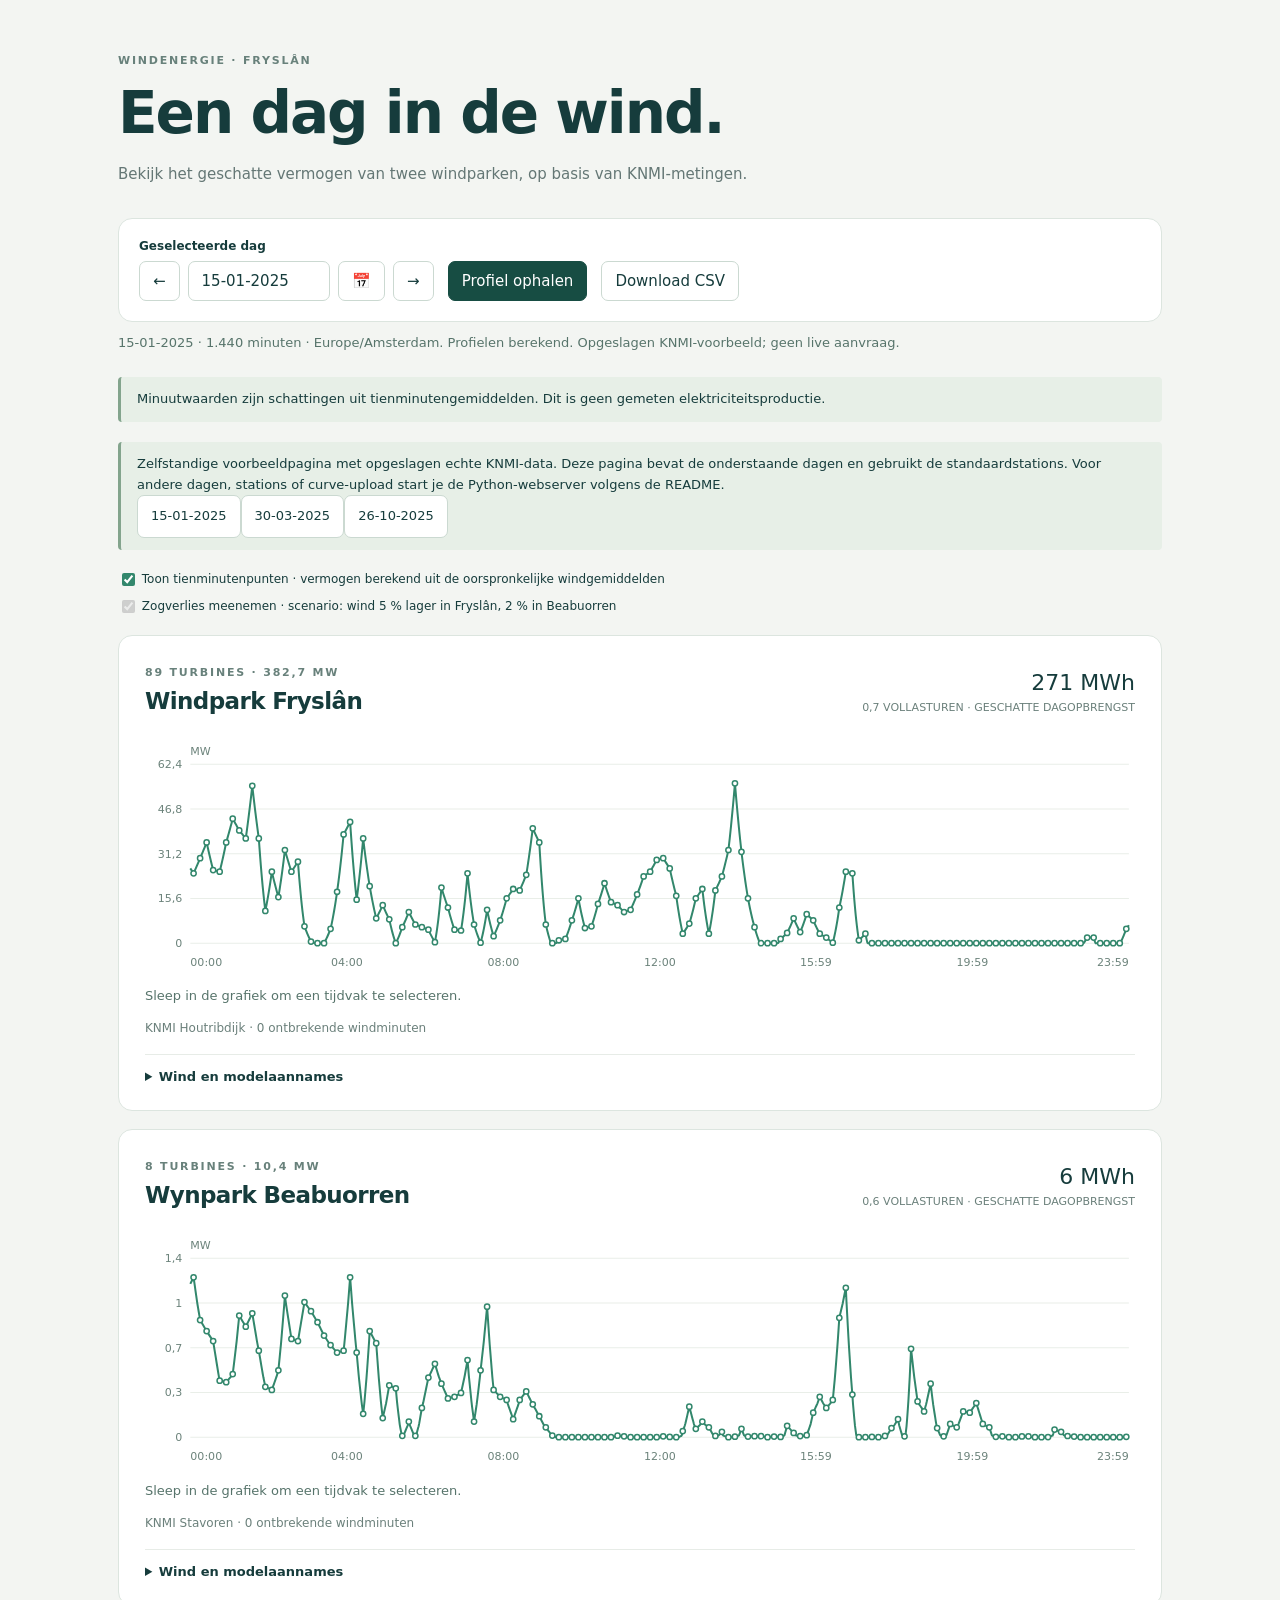
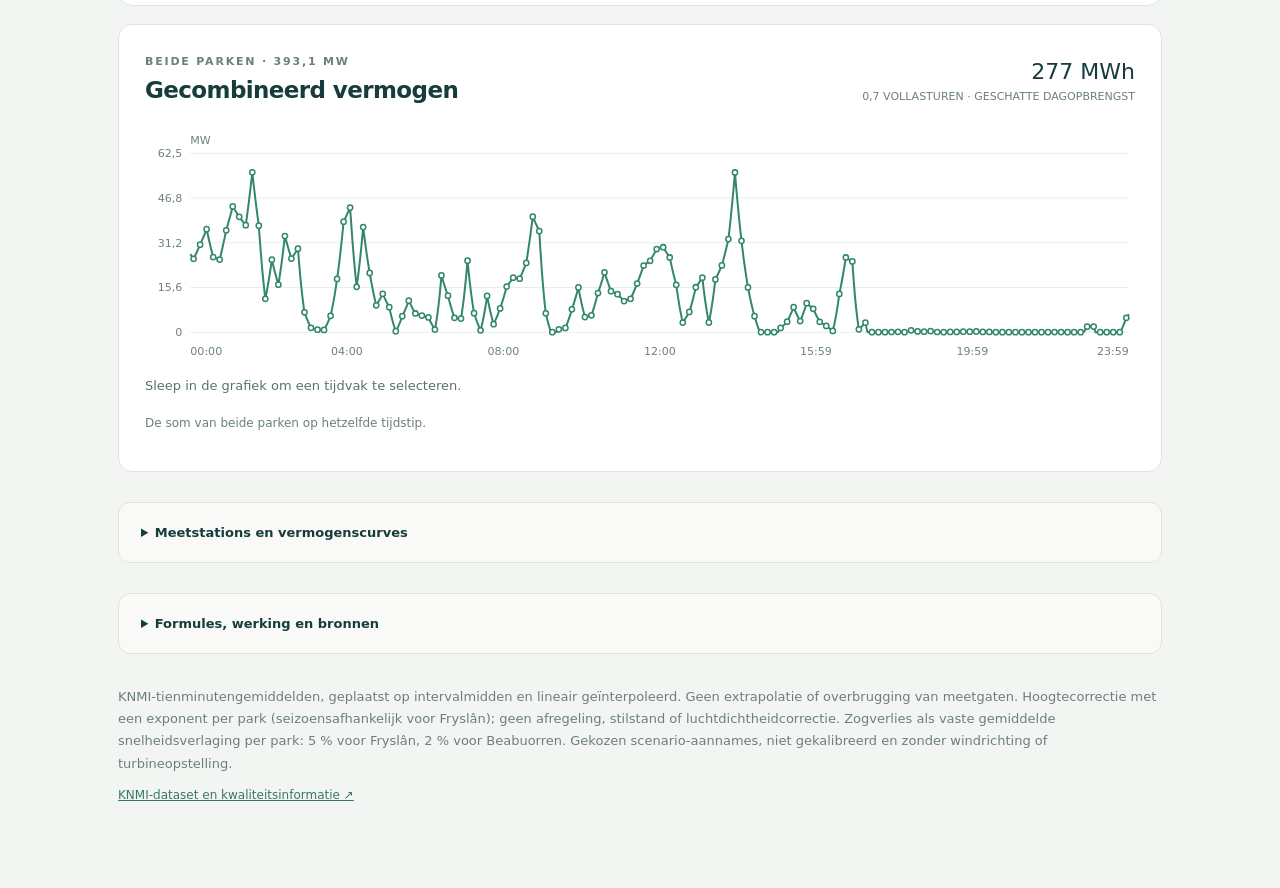
==== commit 9cbe59c7: "Tidy the repository for readability - Rewrite app.js into small named functions with one statement p" ====
--- a/index.html
+++ b/index.html
@@ -3,46 +3,407 @@
 <head>
   <meta charset="utf-8"><meta name="viewport" content="width=device-width, initial-scale=1">
   <title>Windprofiel · Fryslân & Beabuorren</title>
-  <style>:root{font-family:system-ui,-apple-system,BlinkMacSystemFont,"Segoe UI",sans-serif;color:#163c3c;background:#f3f5f2;font-size:15px}*{box-sizing:border-box}body{margin:0}main{max-width:1100px;margin:auto;padding:54px 28px}header{margin-bottom:32px}h1{font-size:clamp(36px,5vw,58px);font-weight:550;letter-spacing:-2px;margin:12px 0}header p{color:#647775;max-width:650px;line-height:1.6}.eyebrow{font-size:11px;letter-spacing:1.8px;font-weight:700;color:#68817b}h2{font-size:23px;letter-spacing:-.6px;margin:8px 0}.toolbar{display:flex;align-items:end;gap:14px;flex-wrap:wrap;background:#fff;border:1px solid #dce5df;border-radius:14px;padding:20px}label{display:block;font-size:12px;font-weight:650;margin:0 0 8px}.date-controls{display:flex;gap:8px;position:relative}#date-text{width:9.5em;font-variant-numeric:tabular-nums}.picker{position:absolute;left:0;bottom:0;width:1px;height:1px;padding:0;border:0;opacity:0;pointer-events:none}button,input,select{font:inherit;color:inherit;border:1px solid #cbd9d1;border-radius:7px;background:white;padding:10px 13px}button{cursor:pointer}button:hover{background:#edf4ee}button:disabled{cursor:default;opacity:.5}button:focus-visible,input:focus-visible,select:focus-visible,summary:focus-visible{outline:3px solid #91cbb3;outline-offset:3px}#refresh{background:#174d43;color:white;border-color:#174d43}#status{min-height:22px;font-size:13px;color:#57746b}.notice{background:#e7efe7;border-left:3px solid #83a48d;border-radius:4px;padding:12px 16px;font-size:13px;line-height:1.6;margin:20px 0}.card{background:#fff;border:1px solid #dce5df;border-radius:14px;padding:26px;margin:18px 0}.card-head{display:flex;align-items:center;justify-content:space-between;gap:20px}.energy{text-align:right;font-size:22px;font-variant-numeric:tabular-nums}.energy small{display:block;color:#6b807b;font-size:11px;margin-top:6px}.plot{margin:20px -8px 6px}.plot svg,.windplot svg{display:block;width:100%;height:auto}.plot text,.windplot text{font-family:inherit;font-size:11px;fill:#6c837b}.plot .empty{display:grid;place-items:center;min-height:170px;background:#f6f8f5;border:1px dashed #cad8ce;border-radius:8px;text-align:center;padding:24px;color:#73877f}.source{font-size:12px;color:#6b807b;line-height:1.6}.card details{border-top:1px solid #e7ece7;margin-top:16px;padding-top:14px}.card details p{font-size:12px;line-height:1.7;color:#6b807b}summary{cursor:pointer;font-size:13px;font-weight:600}.settings{margin-top:30px;border:1px solid #dce5df;padding:22px;border-radius:12px;background:#f9faf7}.settings p,footer p{line-height:1.7;font-size:13px;color:#6b807b}.settings-grid{display:grid;grid-template-columns:1fr 1fr;gap:24px}.settings-grid select{width:100%;margin-bottom:24px}.settings-grid input{max-width:100%;font-size:12px}code{font-size:12px}footer{margin:32px 0;color:#6b807b;font-size:12px}a{color:#367964}.windplot{margin-top:18px}@media(max-width:600px){main{padding:30px 16px}.card{padding:18px}.card-head{align-items:start}.energy{font-size:17px}.settings-grid{grid-template-columns:1fr}h2{font-size:20px}.toolbar{padding:15px}}
-
-.formula{background:#edf3ed;border-radius:7px;padding:15px 18px;font-size:14px;line-height:2;overflow-wrap:anywhere;font-variant-numeric:tabular-nums}.point-toggle{font-size:12px;font-weight:400;line-height:1.6}.point-toggle input{vertical-align:middle;accent-color:#32876c}.hide-points .reference-point{display:none}.settings h3{font-size:16px;margin-top:26px}.plot svg.selectable{cursor:crosshair;touch-action:pan-y;user-select:none}.range{display:flex;align-items:center;justify-content:space-between;gap:12px;flex-wrap:wrap;min-height:34px;font-size:13px;color:#57746b;font-variant-numeric:tabular-nums;margin-bottom:6px}.range button{padding:5px 11px;font-size:12px}
+  <style>:root {
+  font-family: system-ui,-apple-system,BlinkMacSystemFont,"Segoe UI",sans-serif;
+  color: #163c3c;
+  background: #f3f5f2;
+  font-size: 15px;
+}
+* {
+  box-sizing: border-box;
+}
+body {
+  margin: 0;
+}
+main {
+  max-width: 1100px;
+  margin: auto;
+  padding: 54px 28px;
+}
+header {
+  margin-bottom: 32px;
+}
+h1 {
+  font-size: clamp(36px,5vw,58px);
+  font-weight: 550;
+  letter-spacing: -2px;
+  margin: 12px 0;
+}
+header p {
+  color: #647775;
+  max-width: 650px;
+  line-height: 1.6;
+}
+.eyebrow {
+  font-size: 11px;
+  letter-spacing: 1.8px;
+  font-weight: 700;
+  color: #68817b;
+}
+h2 {
+  font-size: 23px;
+  letter-spacing: -.6px;
+  margin: 8px 0;
+}
+.toolbar {
+  display: flex;
+  align-items: end;
+  gap: 14px;
+  flex-wrap: wrap;
+  background: #fff;
+  border: 1px solid #dce5df;
+  border-radius: 14px;
+  padding: 20px;
+}
+label {
+  display: block;
+  font-size: 12px;
+  font-weight: 650;
+  margin: 0 0 8px;
+}
+.date-controls {
+  display: flex;
+  gap: 8px;
+  position: relative;
+}
+#date-text {
+  width: 9.5em;
+  font-variant-numeric: tabular-nums;
+}
+.picker {
+  position: absolute;
+  left: 0;
+  bottom: 0;
+  width: 1px;
+  height: 1px;
+  padding: 0;
+  border: 0;
+  opacity: 0;
+  pointer-events: none;
+}
+button,input,select {
+  font: inherit;
+  color: inherit;
+  border: 1px solid #cbd9d1;
+  border-radius: 7px;
+  background: white;
+  padding: 10px 13px;
+}
+button {
+  cursor: pointer;
+}
+button:hover {
+  background: #edf4ee;
+}
+button:disabled {
+  cursor: default;
+  opacity: .5;
+}
+button:focus-visible,input:focus-visible,select:focus-visible,summary:focus-visible {
+  outline: 3px solid #91cbb3;
+  outline-offset: 3px;
+}
+#refresh {
+  background: #174d43;
+  color: white;
+  border-color: #174d43;
+}
+#status {
+  min-height: 22px;
+  font-size: 13px;
+  color: #57746b;
+}
+.notice {
+  background: #e7efe7;
+  border-left: 3px solid #83a48d;
+  border-radius: 4px;
+  padding: 12px 16px;
+  font-size: 13px;
+  line-height: 1.6;
+  margin: 20px 0;
+}
+.card {
+  background: #fff;
+  border: 1px solid #dce5df;
+  border-radius: 14px;
+  padding: 26px;
+  margin: 18px 0;
+}
+.card-head {
+  display: flex;
+  align-items: center;
+  justify-content: space-between;
+  gap: 20px;
+}
+.energy {
+  text-align: right;
+  font-size: 22px;
+  font-variant-numeric: tabular-nums;
+}
+.energy small {
+  display: block;
+  color: #6b807b;
+  font-size: 11px;
+  margin-top: 6px;
+}
+.plot {
+  margin: 20px -8px 6px;
+}
+.plot svg,.windplot svg {
+  display: block;
+  width: 100%;
+  height: auto;
+}
+.plot text,.windplot text {
+  font-family: inherit;
+  font-size: 11px;
+  fill: #6c837b;
+}
+.plot .empty {
+  display: grid;
+  place-items: center;
+  min-height: 170px;
+  background: #f6f8f5;
+  border: 1px dashed #cad8ce;
+  border-radius: 8px;
+  text-align: center;
+  padding: 24px;
+  color: #73877f;
+}
+.source {
+  font-size: 12px;
+  color: #6b807b;
+  line-height: 1.6;
+}
+.card details {
+  border-top: 1px solid #e7ece7;
+  margin-top: 16px;
+  padding-top: 14px;
+}
+.card details p {
+  font-size: 12px;
+  line-height: 1.7;
+  color: #6b807b;
+}
+summary {
+  cursor: pointer;
+  font-size: 13px;
+  font-weight: 600;
+}
+.settings {
+  margin-top: 30px;
+  border: 1px solid #dce5df;
+  padding: 22px;
+  border-radius: 12px;
+  background: #f9faf7;
+}
+.settings p,footer p {
+  line-height: 1.7;
+  font-size: 13px;
+  color: #6b807b;
+}
+.settings-grid {
+  display: grid;
+  grid-template-columns: 1fr 1fr;
+  gap: 24px;
+}
+.settings-grid select {
+  width: 100%;
+  margin-bottom: 24px;
+}
+.settings-grid input {
+  max-width: 100%;
+  font-size: 12px;
+}
+code {
+  font-size: 12px;
+}
+footer {
+  margin: 32px 0;
+  color: #6b807b;
+  font-size: 12px;
+}
+a {
+  color: #367964;
+}
+.windplot {
+  margin-top: 18px;
+}
+
+@media(max-width:600px) {
+  main {
+    padding: 30px 16px;
+  }
+  .card {
+    padding: 18px;
+  }
+  .card-head {
+    align-items: start;
+  }
+  .energy {
+    font-size: 17px;
+  }
+  .settings-grid {
+    grid-template-columns: 1fr;
+  }
+  h2 {
+    font-size: 20px;
+  }
+  .toolbar {
+    padding: 15px;
+  }
+}
+.formula {
+  background: #edf3ed;
+  border-radius: 7px;
+  padding: 15px 18px;
+  font-size: 14px;
+  line-height: 2;
+  overflow-wrap: anywhere;
+  font-variant-numeric: tabular-nums;
+}
+.point-toggle {
+  font-size: 12px;
+  font-weight: 400;
+  line-height: 1.6;
+}
+.point-toggle input {
+  vertical-align: middle;
+  accent-color: #32876c;
+}
+.hide-points .reference-point {
+  display: none;
+}
+.settings h3 {
+  font-size: 16px;
+  margin-top: 26px;
+}
+.plot svg.selectable {
+  cursor: crosshair;
+  touch-action: pan-y;
+  user-select: none;
+}
+.range {
+  display: flex;
+  align-items: center;
+  justify-content: space-between;
+  gap: 12px;
+  flex-wrap: wrap;
+  min-height: 34px;
+  font-size: 13px;
+  color: #57746b;
+  font-variant-numeric: tabular-nums;
+  margin-bottom: 6px;
+}
+.range button {
+  padding: 5px 11px;
+  font-size: 12px;
+}
 </style>
 </head>
 <body>
   <main>
-    <header><div class="eyebrow">WINDENERGIE · FRYSLÂN</div><h1>Een dag in de wind.</h1>
-      <p>Bekijk het geschatte vermogen van twee windparken, op basis van historische KNMI-metingen.</p></header>
+    <header>
+      <div class="eyebrow">WINDENERGIE · FRYSLÂN</div>
+      <h1>Een dag in de wind.</h1>
+      <p>Bekijk het geschatte vermogen van twee windparken, op basis van KNMI-metingen.</p>
+    </header>
+
     <section class="toolbar" aria-label="Datum kiezen">
-      <div><label for="date-text">Geselecteerde dag</label><div class="date-controls">
-        <button id="previous" aria-label="Vorige dag">←</button>
-        <input id="date-text" type="text" inputmode="numeric" placeholder="dd-mm-jjjj" size="10" autocomplete="off">
-        <button id="calendar" type="button" aria-label="Kalender openen">📅</button>
-        <input id="date" class="picker" type="date" min="2025-01-01" value="2025-01-15" tabindex="-1" aria-hidden="true">
-        <button id="next" aria-label="Volgende dag">→</button></div></div>
-      <button id="refresh">Profiel ophalen</button><button id="export" disabled>Download CSV</button>
+      <div>
+        <label for="date-text">Geselecteerde dag</label>
+        <div class="date-controls">
+          <button id="previous" aria-label="Vorige dag">←</button>
+          <input id="date-text" type="text" inputmode="numeric" placeholder="dd-mm-jjjj" size="10" autocomplete="off">
+          <button id="calendar" type="button" aria-label="Kalender openen">📅</button>
+          <!-- Verborgen ISO-datumveld: interne waarde en kalender van de browser. -->
+          <input id="date" class="picker" type="date" min="2025-01-01" value="2025-01-15" tabindex="-1" aria-hidden="true">
+          <button id="next" aria-label="Volgende dag">→</button>
+        </div>
+      </div>
+      <button id="refresh">Profiel ophalen</button>
+      <button id="export" disabled>Download CSV</button>
     </section>
+
     <p id="status" role="status" aria-live="polite">App starten… Geen verandering? Start de Python-webserver zoals beschreven in de README.</p>
     <noscript>Schakel JavaScript in om de KNMI-data en grafieken te laden.</noscript>
     <aside class="notice">Minuutwaarden zijn schattingen uit tienminutengemiddelden. Dit is geen gemeten elektriciteitsproductie.</aside>
-    <aside class="notice" id="preview-notice" hidden>Zelfstandige voorbeeldpagina met opgeslagen echte KNMI-data. Deze pagina bevat de onderstaande dagen en gebruikt de standaardstations. Voor andere dagen, stations of curve-upload start je de Python-webserver volgens de README.<div id="preview-days"></div></aside>
+    <aside class="notice" id="preview-notice" hidden>
+      Zelfstandige voorbeeldpagina met opgeslagen echte KNMI-data. Deze pagina bevat de onderstaande dagen en gebruikt
+      de standaardstations. Voor andere dagen, stations of curve-upload start je de Python-webserver volgens de README.
+      <div id="preview-days"></div>
+    </aside>
+
     <label class="point-toggle"><input type="checkbox" id="show-points" checked> Toon tienminutenpunten · vermogen berekend uit de oorspronkelijke windgemiddelden</label>
     <label class="point-toggle"><input type="checkbox" id="wake" checked> Zogverlies meenemen · scenario: wind 5 % lager in Fryslân, 2 % in Beabuorren</label>
     <div id="charts">
-      <section class="card" id="fryslan"><div class="card-head"><div><span class="eyebrow">89 TURBINES · 382,7 MW</span><h2>Windpark Fryslân</h2></div><div class="energy">—</div></div><div class="plot"></div><div class="range"><span></span><button type="button" hidden>Wis selectie</button></div><div class="source"></div><details><summary>Wind en modelaannames</summary><div class="windplot"></div><p class="assumptions"></p><p class="curve-source"></p></details></section>
-      <section class="card" id="beabuorren"><div class="card-head"><div><span class="eyebrow">8 TURBINES · 10,4 MW</span><h2>Wynpark Beabuorren</h2></div><div class="energy">—</div></div><div class="plot"></div><div class="range"><span></span><button type="button" hidden>Wis selectie</button></div><div class="source"></div><details><summary>Wind en modelaannames</summary><div class="windplot"></div><p class="assumptions"></p><p class="curve-source"></p></details></section>
-      <section class="card" id="combined"><div class="card-head"><div><span class="eyebrow">BEIDE PARKEN · 393,1 MW</span><h2>Gecombineerd vermogen</h2></div><div class="energy">—</div></div><div class="plot"></div><div class="range"><span></span><button type="button" hidden>Wis selectie</button></div><p class="source">De som van beide parken op hetzelfde tijdstip.</p></section>
+      <section class="card" id="fryslan">
+        <div class="card-head">
+          <div><span class="eyebrow">89 TURBINES · 382,7 MW</span><h2>Windpark Fryslân</h2></div>
+          <div class="energy">—</div>
+        </div>
+        <div class="plot"></div>
+        <div class="range"><span></span><button type="button" hidden>Wis selectie</button></div>
+        <div class="source"></div>
+        <details>
+          <summary>Wind en modelaannames</summary>
+          <div class="windplot"></div>
+          <p class="assumptions"></p>
+          <p class="curve-source"></p>
+        </details>
+      </section>
+      <section class="card" id="beabuorren">
+        <div class="card-head">
+          <div><span class="eyebrow">8 TURBINES · 10,4 MW</span><h2>Wynpark Beabuorren</h2></div>
+          <div class="energy">—</div>
+        </div>
+        <div class="plot"></div>
+        <div class="range"><span></span><button type="button" hidden>Wis selectie</button></div>
+        <div class="source"></div>
+        <details>
+          <summary>Wind en modelaannames</summary>
+          <div class="windplot"></div>
+          <p class="assumptions"></p>
+          <p class="curve-source"></p>
+        </details>
+      </section>
+      <section class="card" id="combined">
+        <div class="card-head">
+          <div><span class="eyebrow">BEIDE PARKEN · 393,1 MW</span><h2>Gecombineerd vermogen</h2></div>
+          <div class="energy">—</div>
+        </div>
+        <div class="plot"></div>
+        <div class="range"><span></span><button type="button" hidden>Wis selectie</button></div>
+        <p class="source">De som van beide parken op hetzelfde tijdstip.</p>
+      </section>
     </div>
-    <details class="settings"><summary>Meetstations en vermogenscurves</summary>
-      <p>Meetstations liggen buiten de parken. De standaardkeuze gebruikt Houtribdijk voor het IJsselmeer (geijkt op productiedagen) en Stavoren voor Beabuorren. Je kunt per park een ander station kiezen.</p>
-      <div class="settings-grid"><div><label for="station-fryslan">KNMI-station voor Fryslân</label><select id="station-fryslan"></select><label for="curve-fryslan">Curve voor Siemens Gamesa SWT-DD-130 (4,3 MW)</label><input type="file" id="curve-fryslan" accept=".json,application/json"></div>
-      <div><label for="station-beabuorren">KNMI-station voor Beabuorren</label><select id="station-beabuorren"></select><label for="curve-beabuorren">Curve voor Siemens SWT-1.3-62 (1,3 MW)</label><input type="file" id="curve-beabuorren" accept=".json,application/json"></div></div>
+
+    <details class="settings">
+      <summary>Meetstations en vermogenscurves</summary>
+      <p>Meetstations liggen buiten de parken. De standaardkeuze gebruikt Houtribdijk voor het IJsselmeer (geijkt op productiedagen) en Stavoren, het dichtstbijzijnde station, voor Beabuorren. Je kunt per park een ander station kiezen.</p>
+      <div class="settings-grid">
+        <div>
+          <label for="station-fryslan">KNMI-station voor Fryslân</label>
+          <select id="station-fryslan"></select>
+          <label for="curve-fryslan">Curve voor Siemens Gamesa SWT-DD-130 (4,3 MW)</label>
+          <input type="file" id="curve-fryslan" accept=".json,application/json">
+        </div>
+        <div>
+          <label for="station-beabuorren">KNMI-station voor Beabuorren</label>
+          <select id="station-beabuorren"></select>
+          <label for="curve-beabuorren">Curve voor Siemens SWT-1.3-62 (1,3 MW)</label>
+          <input type="file" id="curve-beabuorren" accept=".json,application/json">
+        </div>
+      </div>
       <p>Fryslân gebruikt standaard het benaderde kubische model hieronder. Een aangeleverde curve vervangt dat model. Beabuorren gebruikt een secundaire gepubliceerde curve. Beide geven indicatieve schattingen.</p>
       <p>Een JSON-curve bevat <code>model</code>, <code>source</code> (HTTPS-bron), <code>cut_out</code> (m/s), <code>points</code> (paren van m/s en kW) en eventueel <code>status</code>. De punten beginnen bij nul vermogen en eindigen vóór cut-out. Een geüploade curve wordt lokaal bewaard; controle van het formaat is geen certificering van de bron.</p>
     </details>
-    <details class="settings" id="formulas"><summary>Formules, werking en bronnen</summary>
+
+    <details class="settings" id="formulas">
+      <summary>Formules, werking en bronnen</summary>
       <h3>1. Van KNMI-wind naar wind op ashoogte</h3>
       <div class="formula">v<sub>h</sub> = v<sub>10</sub> × (h / 10)<sup>α</sup></div>
-      <p>v<sub>10</sub> is de KNMI-windsnelheid op 10 meter in m/s; h is de ashoogte in meters. α beschrijft hoe snel de wind met de hoogte toeneemt. Fryslân gebruikt h = 115 m en een seizoensexponent α = 0,115 + 0,065 × cos(2π(n − 1)/365), met n het dagnummer: 0,18 in de winter, 0,05 in de zomer. Beabuorren gebruikt h = 60 m en α = 0,20. De Fryslân-exponent is geijkt op zes dagopbrengsten uit 2025; geen van beide is een lokale meting. Deze omzetting beïnvloedt de omvang van de vermogensschommelingen.</p>
+      <p>v<sub>10</sub> is de KNMI-windsnelheid op 10 meter in m/s; h is de ashoogte in meters. α beschrijft hoe snel de wind met de hoogte toeneemt. Fryslân gebruikt h = 115 m en een seizoensexponent α = 0,115 + 0,065 × cos(2π(n − 1)/365), met n het dagnummer: 0,18 in de winter, 0,05 in de zomer. Beabuorren gebruikt h = 60 m en α = 0,20. De Fryslân-exponent is geijkt op tien productiedagen uit 2025 en 2026; geen van beide is een lokale meting. Deze omzetting beïnvloedt de omvang van de vermogensschommelingen.</p>
       <p><a href="https://en.wikipedia.org/wiki/Wind_profile_power_law" target="_blank" rel="noopener">Achtergrond: wind profile power law</a> beschrijft de formule en de afhankelijkheid van terrein en atmosferische stabiliteit. De bron noemt ongeveer 0,11 boven water in neutrale lucht; in stabiele winterlucht is de toename met de hoogte groter. Met 0,10 schatte het model de Fryslân-productie tot factor 2,7 te laag. 0,20 voor land is onze modelkeuze en niet specifiek voor Beabuorren vastgesteld.</p>
       <h3>2. Fryslân: benaderd vermogen per turbine</h3>
       <p>Hier is v de geschatte wind op ashoogte, niet de ruwe KNMI-wind op 10 meter.</p>
@@ -64,142 +425,41 @@
       <div class="formula">v(t) = v₀ + (v₁ − v₀) × (t − t₀) / (t₁ − t₀)</div>
       <p>De <a href="https://dataplatform.knmi.nl/dataset/docs/10-minute-in-situ-meteorological-observations-1-0" target="_blank" rel="noopener">KNMI-documentatie</a> beschrijft ff als tienminutengemiddelde in m/s, met tijdstempel aan het intervaleinde. Wij plaatsen het gemiddelde vijf minuten eerder, op het intervalmidden, en interpoleren de wind vóór de vermogensberekening. De stippen tonen vermogen berekend uit die oorspronkelijke gemiddelden; ze zijn geen gemeten elektriciteitsproductie. De lijn ertussen voegt geen gemeten windvlagen toe. Dit model is bruikbaar voor variatie over tientallen minuten en uren, niet voor echte schommelingen per minuut. Door de niet-lineaire curve is vermogen berekend uit gemiddelde wind ook niet hetzelfde als gemiddeld werkelijk vermogen.</p>
     </details>
-    <footer><p id="method">Bron: KNMI EDR · tienminutenwaarnemingen · tijdzone Europe/Amsterdam</p><a href="https://dataplatform.knmi.nl/dataset/10-minute-in-situ-meteorological-observations-1-0" target="_blank" rel="noopener">KNMI-dataset en kwaliteitsinformatie ↗</a></footer>
+
+    <footer>
+      <p id="method">Bron: KNMI EDR · tienminutenwaarnemingen · tijdzone Europe/Amsterdam</p>
+      <a href="https://dataplatform.knmi.nl/dataset/10-minute-in-situ-meteorological-observations-1-0" target="_blank" rel="noopener">KNMI-dataset en kwaliteitsinformatie ↗</a>
+    </footer>
   </main>
-<script>window.WINDPROFIEL_PREVIEW={"profiles": {"2025-01-15": {"date": "2025-01-15", "timezone": "Europe/Amsterdam", "minutes": 1440, "wake": true, "timestamps": ["2025-01-15T00:00:00+01:00", "2025-01-15T00:01:00+01:00", "2025-01-15T00:02:00+01:00", "2025-01-15T00:03:00+01:00", "2025-01-15T00:04:00+01:00", "2025-01-15T00:05:00+01:00", "2025-01-15T00:06:00+01:00", "2025-01-15T00:07:00+01:00", "2025-01-15T00:08:00+01:00", "2025-01-15T00:09:00+01:00", "2025-01-15T00:10:00+01:00", "2025-01-15T00:11:00+01:00", "2025-01-15T00:12:00+01:00", "2025-01-15T00:13:00+01:00", "2025-01-15T00:14:00+01:00", "2025-01-15T00:15:00+01:00", "2025-01-15T00:16:00+01:00", "2025-01-15T00:17:00+01:00", "2025-01-15T00:18:00+01:00", "2025-01-15T00:19:00+01:00", "2025-01-15T00:20:00+01:00", "2025-01-15T00:21:00+01:00", "2025-01-15T00:22:00+01:00", "2025-01-15T00:23:00+01:00", "2025-01-15T00:24:00+01:00", "2025-01-15T00:25:00+01:00", "2025-01-15T00:26:00+01:00", "2025-01-15T00:27:00+01:00", "2025-01-15T00:28:00+01:00", "2025-01-15T00:29:00+01:00", "2025-01-15T00:30:00+01:00", "2025-01-15T00:31:00+01:00", "2025-01-15T00:32:00+01:00", "2025-01-15T00:33:00+01:00", "2025-01-15T00:34:00+01:00", "2025-01-15T00:35:00+01:00", "2025-01-15T00:36:00+01:00", "2025-01-15T00:37:00+01:00", "2025-01-15T00:38:00+01:00", "2025-01-15T00:39:00+01:00", "2025-01-15T00:40:00+01:00", "2025-01-15T00:41:00+01:00", "2025-01-15T00:42:00+01:00", "2025-01-15T00:43:00+01:00", "2025-01-15T00:44:00+01:00", "2025-01-15T00:45:00+01:00", "2025-01-15T00:46:00+01:00", "2025-01-15T00:47:00+01:00", "2025-01-15T00:48:00+01:00", "2025-01-15T00:49:00+01:00", "2025-01-15T00:50:00+01:00", "2025-01-15T00:51:00+01:00", "2025-01-15T00:52:00+01:00", "2025-01-15T00:53:00+01:00", "2025-01-15T00:54:00+01:00", "2025-01-15T00:55:00+01:00", "2025-01-15T00:56:00+01:00", "2025-01-15T00:57:00+01:00", "2025-01-15T00:58:00+01:00", "2025-01-15T00:59:00+01:00", "2025-01-15T01:00:00+01:00", "2025-01-15T01:01:00+01:00", "2025-01-15T01:02:00+01:00", "2025-01-15T01:03:00+01:00", "2025-01-15T01:04:00+01:00", "2025-01-15T01:05:00+01:00", "2025-01-15T01:06:00+01:00", "2025-01-15T01:07:00+01:00", "2025-01-15T01:08:00+01:00", "2025-01-15T01:09:00+01:00", "2025-01-15T01:10:00+01:00", "2025-01-15T01:11:00+01:00", "2025-01-15T01:12:00+01:00", "2025-01-15T01:13:00+01:00", "2025-01-15T01:14:00+01:00", "2025-01-15T01:15:00+01:00", "2025-01-15T01:16:00+01:00", "2025-01-15T01:17:00+01:00", "2025-01-15T01:18:00+01:00", "2025-01-15T01:19:00+01:00", "2025-01-15T01:20:00+01:00", "2025-01-15T01:21:00+01:00", "2025-01-15T01:22:00+01:00", "2025-01-15T01:23:00+01:00", "2025-01-15T01:24:00+01:00", "2025-01-15T01:25:00+01:00", "2025-01-15T01:26:00+01:00", "2025-01-15T01:27:00+01:00", "2025-01-15T01:28:00+01:00", "2025-01-15T01:29:00+01:00", "2025-01-15T01:30:00+01:00", "2025-01-15T01:31:00+01:00", "2025-01-15T01:32:00+01:00", "2025-01-15T01:33:00+01:00", "2025-01-15T01:34:00+01:00", "2025-01-15T01:35:00+01:00", "2025-01-15T01:36:00+01:00", "2025-01-15T01:37:00+01:00", "2025-01-15T01:38:00+01:00", "2025-01-15T01:39:00+01:00", "2025-01-15T01:40:00+01:00", "2025-01-15T01:41:00+01:00", "2025-01-15T01:42:00+01:00", "2025-01-15T01:43:00+01:00", "2025-01-15T01:44:00+01:00", "2025-01-15T01:45:00+01:00", "2025-01-15T01:46:00+01:00", "2025-01-15T01:47:00+01:00", "2025-01-15T01:48:00+01:00", "2025-01-15T01:49:00+01:00", "2025-01-15T01:50:00+01:00", "2025-01-15T01:51:00+01:00", "2025-01-15T01:52:00+01:00", "2025-01-15T01:53:00+01:00", "2025-01-15T01:54:00+01:00", "2025-01-15T01:55:00+01:00", "2025-01-15T01:56:00+01:00", "2025-01-15T01:57:00+01:00", "2025-01-15T01:58:00+01:00", "2025-01-15T01:59:00+01:00", "2025-01-15T02:00:00+01:00", "2025-01-15T02:01:00+01:00", "2025-01-15T02:02:00+01:00", "2025-01-15T02:03:00+01:00", "2025-01-15T02:04:00+01:00", "2025-01-15T02:05:00+01:00", "2025-01-15T02:06:00+01:00", "2025-01-15T02:07:00+01:00", "2025-01-15T02:08:00+01:00", "2025-01-15T02:09:00+01:00", "2025-01-15T02:10:00+01:00", "2025-01-15T02:11:00+01:00", "2025-01-15T02:12:00+01:00", "2025-01-15T02:13:00+01:00", "2025-01-15T02:14:00+01:00", "2025-01-15T02:15:00+01:00", "2025-01-15T02:16:00+01:00", "2025-01-15T02:17:00+01:00", "2025-01-15T02:18:00+01:00", "2025-01-15T02:19:00+01:00", "2025-01-15T02:20:00+01:00", "2025-01-15T02:21:00+01:00", "2025-01-15T02:22:00+01:00", "2025-01-15T02:23:00+01:00", "2025-01-15T02:24:00+01:00", "2025-01-15T02:25:00+01:00", "2025-01-15T02:26:00+01:00", "2025-01-15T02:27:00+01:00", "2025-01-15T02:28:00+01:00", "2025-01-15T02:29:00+01:00", "2025-01-15T02:30:00+01:00", "2025-01-15T02:31:00+01:00", "2025-01-15T02:32:00+01:00", "2025-01-15T02:33:00+01:00", "2025-01-15T02:34:00+01:00", "2025-01-15T02:35:00+01:00", "2025-01-15T02:36:00+01:00", "2025-01-15T02:37:00+01:00", "2025-01-15T02:38:00+01:00", "2025-01-15T02:39:00+01:00", "2025-01-15T02:40:00+01:00", "2025-01-15T02:41:00+01:00", "2025-01-15T02:42:00+01:00", "2025-01-15T02:43:00+01:00", "2025-01-15T02:44:00+01:00", "2025-01-15T02:45:00+01:00", "2025-01-15T02:46:00+01:00", "2025-01-15T02:47:00+01:00", "2025-01-15T02:48:00+01:00", "2025-01-15T02:49:00+01:00", "2025-01-15T02:50:00+01:00", "2025-01-15T02:51:00+01:00", "2025-01-15T02:52:00+01:00", "2025-01-15T02:53:00+01:00", "2025-01-15T02:54:00+01:00", "2025-01-15T02:55:00+01:00", "2025-01-15T02:56:00+01:00", "2025-01-15T02:57:00+01:00", "2025-01-15T02:58:00+01:00", "2025-01-15T02:59:00+01:00", "2025-01-15T03:00:00+01:00", "2025-01-15T03:01:00+01:00", "2025-01-15T03:02:00+01:00", "2025-01-15T03:03:00+01:00", "2025-01-15T03:04:00+01:00", "2025-01-15T03:05:00+01:00", "2025-01-15T03:06:00+01:00", "2025-01-15T03:07:00+01:00", "2025-01-15T03:08:00+01:00", "2025-01-15T03:09:00+01:00", "2025-01-15T03:10:00+01:00", "2025-01-15T03:11:00+01:00", "2025-01-15T03:12:00+01:00", "2025-01-15T03:13:00+01:00", "2025-01-15T03:14:00+01:00", "2025-01-15T03:15:00+01:00", "2025-01-15T03:16:00+01:00", "2025-01-15T03:17:00+01:00", "2025-01-15T03:18:00+01:00", "2025-01-15T03:19:00+01:00", "2025-01-15T03:20:00+01:00", "2025-01-15T03:21:00+01:00", "2025-01-15T03:22:00+01:00", "2025-01-15T03:23:00+01:00", "2025-01-15T03:24:00+01:00", "2025-01-15T03:25:00+01:00", "2025-01-15T03:26:00+01:00", "2025-01-15T03:27:00+01:00", "2025-01-15T03:28:00+01:00", "2025-01-15T03:29:00+01:00", "2025-01-15T03:30:00+01:00", "2025-01-15T03:31:00+01:00", "2025-01-15T03:32:00+01:00", "2025-01-15T03:33:00+01:00", "2025-01-15T03:34:00+01:00", "2025-01-15T03:35:00+01:00", "2025-01-15T03:36:00+01:00", "2025-01-15T03:37:00+01:00", "2025-01-15T03:38:00+01:00", "2025-01-15T03:39:00+01:00", "2025-01-15T03:40:00+01:00", "2025-01-15T03:41:00+01:00", "2025-01-15T03:42:00+01:00", "2025-01-15T03:43:00+01:00", "2025-01-15T03:44:00+01:00", "2025-01-15T03:45:00+01:00", "2025-01-15T03:46:00+01:00", "2025-01-15T03:47:00+01:00", "2025-01-15T03:48:00+01:00", "2025-01-15T03:49:00+01:00", "2025-01-15T03:50:00+01:00", "2025-01-15T03:51:00+01:00", "2025-01-15T03:52:00+01:00", "2025-01-15T03:53:00+01:00", "2025-01-15T03:54:00+01:00", "2025-01-15T03:55:00+01:00", "2025-01-15T03:56:00+01:00", "2025-01-15T03:57:00+01:00", "2025-01-15T03:58:00+01:00", "2025-01-15T03:59:00+01:00", "2025-01-15T04:00:00+01:00", "2025-01-15T04:01:00+01:00", "2025-01-15T04:02:00+01:00", "2025-01-15T04:03:00+01:00", "2025-01-15T04:04:00+01:00", "2025-01-15T04:05:00+01:00", "2025-01-15T04:06:00+01:00", "2025-01-15T04:07:00+01:00", "2025-01-15T04:08:00+01:00", "2025-01-15T04:09:00+01:00", "2025-01-15T04:10:00+01:00", "2025-01-15T04:11:00+01:00", "2025-01-15T04:12:00+01:00", "2025-01-15T04:13:00+01:00", "2025-01-15T04:14:00+01:00", "2025-01-15T04:15:00+01:00", "2025-01-15T04:16:00+01:00", "2025-01-15T04:17:00+01:00", "2025-01-15T04:18:00+01:00", "2025-01-15T04:19:00+01:00", "2025-01-15T04:20:00+01:00", "2025-01-15T04:21:00+01:00", "2025-01-15T04:22:00+01:00", "2025-01-15T04:23:00+01:00", "2025-01-15T04:24:00+01:00", "2025-01-15T04:25:00+01:00", "2025-01-15T04:26:00+01:00", "2025-01-15T04:27:00+01:00", "2025-01-15T04:28:00+01:00", "2025-01-15T04:29:00+01:00", "2025-01-15T04:30:00+01:00", "2025-01-15T04:31:00+01:00", "2025-01-15T04:32:00+01:00", "2025-01-15T04:33:00+01:00", "2025-01-15T04:34:00+01:00", "2025-01-15T04:35:00+01:00", "2025-01-15T04:36:00+01:00", "2025-01-15T04:37:00+01:00", "2025-01-15T04:38:00+01:00", "2025-01-15T04:39:00+01:00", "2025-01-15T04:40:00+01:00", "2025-01-15T04:41:00+01:00", "2025-01-15T04:42:00+01:00", "2025-01-15T04:43:00+01:00", "2025-01-15T04:44:00+01:00", "2025-01-15T04:45:00+01:00", "2025-01-15T04:46:00+01:00", "2025-01-15T04:47:00+01:00", "2025-01-15T04:48:00+01:00", "2025-01-15T04:49:00+01:00", "2025-01-15T04:50:00+01:00", "2025-01-15T04:51:00+01:00", "2025-01-15T04:52:00+01:00", "2025-01-15T04:53:00+01:00", "2025-01-15T04:54:00+01:00", "2025-01-15T04:55:00+01:00", "2025-01-15T04:56:00+01:00", "2025-01-15T04:57:00+01:00", "2025-01-15T04:58:00+01:00", "2025-01-15T04:59:00+01:00", "2025-01-15T05:00:00+01:00", "2025-01-15T05:01:00+01:00", "2025-01-15T05:02:00+01:00", "2025-01-15T05:03:00+01:00", "2025-01-15T05:04:00+01:00", "2025-01-15T05:05:00+01:00", "2025-01-15T05:06:00+01:00", "2025-01-15T05:07:00+01:00", "2025-01-15T05:08:00+01:00", "2025-01-15T05:09:00+01:00", "2025-01-15T05:10:00+01:00", "2025-01-15T05:11:00+01:00", "2025-01-15T05:12:00+01:00", "2025-01-15T05:13:00+01:00", "2025-01-15T05:14:00+01:00", "2025-01-15T05:15:00+01:00", "2025-01-15T05:16:00+01:00", "2025-01-15T05:17:00+01:00", "2025-01-15T05:18:00+01:00", "2025-01-15T05:19:00+01:00", "2025-01-15T05:20:00+01:00", "2025-01-15T05:21:00+01:00", "2025-01-15T05:22:00+01:00", "2025-01-15T05:23:00+01:00", "2025-01-15T05:24:00+01:00", "2025-01-15T05:25:00+01:00", "2025-01-15T05:26:00+01:00", "2025-01-15T05:27:00+01:00", "2025-01-15T05:28:00+01:00", "2025-01-15T05:29:00+01:00", "2025-01-15T05:30:00+01:00", "2025-01-15T05:31:00+01:00", "2025-01-15T05:32:00+01:00", "2025-01-15T05:33:00+01:00", "2025-01-15T05:34:00+01:00", "2025-01-15T05:35:00+01:00", "2025-01-15T05:36:00+01:00", "2025-01-15T05:37:00+01:00", "2025-01-15T05:38:00+01:00", "2025-01-15T05:39:00+01:00", "2025-01-15T05:40:00+01:00", "2025-01-15T05:41:00+01:00", "2025-01-15T05:42:00+01:00", "2025-01-15T05:43:00+01:00", "2025-01-15T05:44:00+01:00", "2025-01-15T05:45:00+01:00", "2025-01-15T05:46:00+01:00", "2025-01-15T05:47:00+01:00", "2025-01-15T05:48:00+01:00", "2025-01-15T05:49:00+01:00", "2025-01-15T05:50:00+01:00", "2025-01-15T05:51:00+01:00", "2025-01-15T05:52:00+01:00", "2025-01-15T05:53:00+01:00", "2025-01-15T05:54:00+01:00", "2025-01-15T05:55:00+01:00", "2025-01-15T05:56:00+01:00", "2025-01-15T05:57:00+01:00", "2025-01-15T05:58:00+01:00", "2025-01-15T05:59:00+01:00", "2025-01-15T06:00:00+01:00", "2025-01-15T06:01:00+01:00", "2025-01-15T06:02:00+01:00", "2025-01-15T06:03:00+01:00", "2025-01-15T06:04:00+01:00", "2025-01-15T06:05:00+01:00", "2025-01-15T06:06:00+01:00", "2025-01-15T06:07:00+01:00", "2025-01-15T06:08:00+01:00", "2025-01-15T06:09:00+01:00", "2025-01-15T06:10:00+01:00", "2025-01-15T06:11:00+01:00", "2025-01-15T06:12:00+01:00", "2025-01-15T06:13:00+01:00", "2025-01-15T06:14:00+01:00", "2025-01-15T06:15:00+01:00", "2025-01-15T06:16:00+01:00", "2025-01-15T06:17:00+01:00", "2025-01-15T06:18:00+01:00", "2025-01-15T06:19:00+01:00", "2025-01-15T06:20:00+01:00", "2025-01-15T06:21:00+01:00", "2025-01-15T06:22:00+01:00", "2025-01-15T06:23:00+01:00", "2025-01-15T06:24:00+01:00", "2025-01-15T06:25:00+01:00", "2025-01-15T06:26:00+01:00", "2025-01-15T06:27:00+01:00", "2025-01-15T06:28:00+01:00", "2025-01-15T06:29:00+01:00", "2025-01-15T06:30:00+01:00", "2025-01-15T06:31:00+01:00", "2025-01-15T06:32:00+01:00", "2025-01-15T06:33:00+01:00", "2025-01-15T06:34:00+01:00", "2025-01-15T06:35:00+01:00", "2025-01-15T06:36:00+01:00", "2025-01-15T06:37:00+01:00", "2025-01-15T06:38:00+01:00", "2025-01-15T06:39:00+01:00", "2025-01-15T06:40:00+01:00", "2025-01-15T06:41:00+01:00", "2025-01-15T06:42:00+01:00", "2025-01-15T06:43:00+01:00", "2025-01-15T06:44:00+01:00", "2025-01-15T06:45:00+01:00", "2025-01-15T06:46:00+01:00", "2025-01-15T06:47:00+01:00", "2025-01-15T06:48:00+01:00", "2025-01-15T06:49:00+01:00", "2025-01-15T06:50:00+01:00", "2025-01-15T06:51:00+01:00", "2025-01-15T06:52:00+01:00", "2025-01-15T06:53:00+01:00", "2025-01-15T06:54:00+01:00", "2025-01-15T06:55:00+01:00", "2025-01-15T06:56:00+01:00", "2025-01-15T06:57:00+01:00", "2025-01-15T06:58:00+01:00", "2025-01-15T06:59:00+01:00", "2025-01-15T07:00:00+01:00", "2025-01-15T07:01:00+01:00", "2025-01-15T07:02:00+01:00", "2025-01-15T07:03:00+01:00", "2025-01-15T07:04:00+01:00", "2025-01-15T07:05:00+01:00", "2025-01-15T07:06:00+01:00", "2025-01-15T07:07:00+01:00", "2025-01-15T07:08:00+01:00", "2025-01-15T07:09:00+01:00", "2025-01-15T07:10:00+01:00", "2025-01-15T07:11:00+01:00", "2025-01-15T07:12:00+01:00", "2025-01-15T07:13:00+01:00", "2025-01-15T07:14:00+01:00", "2025-01-15T07:15:00+01:00", "2025-01-15T07:16:00+01:00", "2025-01-15T07:17:00+01:00", "2025-01-15T07:18:00+01:00", "2025-01-15T07:19:00+01:00", "2025-01-15T07:20:00+01:00", "2025-01-15T07:21:00+01:00", "2025-01-15T07:22:00+01:00", "2025-01-15T07:23:00+01:00", "2025-01-15T07:24:00+01:00", "2025-01-15T07:25:00+01:00", "2025-01-15T07:26:00+01:00", "2025-01-15T07:27:00+01:00", "2025-01-15T07:28:00+01:00", "2025-01-15T07:29:00+01:00", "2025-01-15T07:30:00+01:00", "2025-01-15T07:31:00+01:00", "2025-01-15T07:32:00+01:00", "2025-01-15T07:33:00+01:00", "2025-01-15T07:34:00+01:00", "2025-01-15T07:35:00+01:00", "2025-01-15T07:36:00+01:00", "2025-01-15T07:37:00+01:00", "2025-01-15T07:38:00+01:00", "2025-01-15T07:39:00+01:00", "2025-01-15T07:40:00+01:00", "2025-01-15T07:41:00+01:00", "2025-01-15T07:42:00+01:00", "2025-01-15T07:43:00+01:00", "2025-01-15T07:44:00+01:00", "2025-01-15T07:45:00+01:00", "2025-01-15T07:46:00+01:00", "2025-01-15T07:47:00+01:00", "2025-01-15T07:48:00+01:00", "2025-01-15T07:49:00+01:00", "2025-01-15T07:50:00+01:00", "2025-01-15T07:51:00+01:00", "2025-01-15T07:52:00+01:00", "2025-01-15T07:53:00+01:00", "2025-01-15T07:54:00+01:00", "2025-01-15T07:55:00+01:00", "2025-01-15T07:56:00+01:00", "2025-01-15T07:57:00+01:00", "2025-01-15T07:58:00+01:00", "2025-01-15T07:59:00+01:00", "2025-01-15T08:00:00+01:00", "2025-01-15T08:01:00+01:00", "2025-01-15T08:02:00+01:00", "2025-01-15T08:03:00+01:00", "2025-01-15T08:04:00+01:00", "2025-01-15T08:05:00+01:00", "2025-01-15T08:06:00+01:00", "2025-01-15T08:07:00+01:00", "2025-01-15T08:08:00+01:00", "2025-01-15T08:09:00+01:00", "2025-01-15T08:10:00+01:00", "2025-01-15T08:11:00+01:00", "2025-01-15T08:12:00+01:00", "2025-01-15T08:13:00+01:00", "2025-01-15T08:14:00+01:00", "2025-01-15T08:15:00+01:00", "2025-01-15T08:16:00+01:00", "2025-01-15T08:17:00+01:00", "2025-01-15T08:18:00+01:00", "2025-01-15T08:19:00+01:00", "2025-01-15T08:20:00+01:00", "2025-01-15T08:21:00+01:00", "2025-01-15T08:22:00+01:00", "2025-01-15T08:23:00+01:00", "2025-01-15T08:24:00+01:00", "2025-01-15T08:25:00+01:00", "2025-01-15T08:26:00+01:00", "2025-01-15T08:27:00+01:00", "2025-01-15T08:28:00+01:00", "2025-01-15T08:29:00+01:00", "2025-01-15T08:30:00+01:00", "2025-01-15T08:31:00+01:00", "2025-01-15T08:32:00+01:00", "2025-01-15T08:33:00+01:00", "2025-01-15T08:34:00+01:00", "2025-01-15T08:35:00+01:00", "2025-01-15T08:36:00+01:00", "2025-01-15T08:37:00+01:00", "2025-01-15T08:38:00+01:00", "2025-01-15T08:39:00+01:00", "2025-01-15T08:40:00+01:00", "2025-01-15T08:41:00+01:00", "2025-01-15T08:42:00+01:00", "2025-01-15T08:43:00+01:00", "2025-01-15T08:44:00+01:00", "2025-01-15T08:45:00+01:00", "2025-01-15T08:46:00+01:00", "2025-01-15T08:47:00+01:00", "2025-01-15T08:48:00+01:00", "2025-01-15T08:49:00+01:00", "2025-01-15T08:50:00+01:00", "2025-01-15T08:51:00+01:00", "2025-01-15T08:52:00+01:00", "2025-01-15T08:53:00+01:00", "2025-01-15T08:54:00+01:00", "2025-01-15T08:55:00+01:00", "2025-01-15T08:56:00+01:00", "2025-01-15T08:57:00+01:00", "2025-01-15T08:58:00+01:00", "2025-01-15T08:59:00+01:00", "2025-01-15T09:00:00+01:00", "2025-01-15T09:01:00+01:00", "2025-01-15T09:02:00+01:00", "2025-01-15T09:03:00+01:00", "2025-01-15T09:04:00+01:00", "2025-01-15T09:05:00+01:00", "2025-01-15T09:06:00+01:00", "2025-01-15T09:07:00+01:00", "2025-01-15T09:08:00+01:00", "2025-01-15T09:09:00+01:00", "2025-01-15T09:10:00+01:00", "2025-01-15T09:11:00+01:00", "2025-01-15T09:12:00+01:00", "2025-01-15T09:13:00+01:00", "2025-01-15T09:14:00+01:00", "2025-01-15T09:15:00+01:00", "2025-01-15T09:16:00+01:00", "2025-01-15T09:17:00+01:00", "2025-01-15T09:18:00+01:00", "2025-01-15T09:19:00+01:00", "2025-01-15T09:20:00+01:00", "2025-01-15T09:21:00+01:00", "2025-01-15T09:22:00+01:00", "2025-01-15T09:23:00+01:00", "2025-01-15T09:24:00+01:00", "2025-01-15T09:25:00+01:00", "2025-01-15T09:26:00+01:00", "2025-01-15T09:27:00+01:00", "2025-01-15T09:28:00+01:00", "2025-01-15T09:29:00+01:00", "2025-01-15T09:30:00+01:00", "2025-01-15T09:31:00+01:00", "2025-01-15T09:32:00+01:00", "2025-01-15T09:33:00+01:00", "2025-01-15T09:34:00+01:00", "2025-01-15T09:35:00+01:00", "2025-01-15T09:36:00+01:00", "2025-01-15T09:37:00+01:00", "2025-01-15T09:38:00+01:00", "2025-01-15T09:39:00+01:00", "2025-01-15T09:40:00+01:00", "2025-01-15T09:41:00+01:00", "2025-01-15T09:42:00+01:00", "2025-01-15T09:43:00+01:00", "2025-01-15T09:44:00+01:00", "2025-01-15T09:45:00+01:00", "2025-01-15T09:46:00+01:00", "2025-01-15T09:47:00+01:00", "2025-01-15T09:48:00+01:00", "2025-01-15T09:49:00+01:00", "2025-01-15T09:50:00+01:00", "2025-01-15T09:51:00+01:00", "2025-01-15T09:52:00+01:00", "2025-01-15T09:53:00+01:00", "2025-01-15T09:54:00+01:00", "2025-01-15T09:55:00+01:00", "2025-01-15T09:56:00+01:00", "2025-01-15T09:57:00+01:00", "2025-01-15T09:58:00+01:00", "2025-01-15T09:59:00+01:00", "2025-01-15T10:00:00+01:00", "2025-01-15T10:01:00+01:00", "2025-01-15T10:02:00+01:00", "2025-01-15T10:03:00+01:00", "2025-01-15T10:04:00+01:00", "2025-01-15T10:05:00+01:00", "2025-01-15T10:06:00+01:00", "2025-01-15T10:07:00+01:00", "2025-01-15T10:08:00+01:00", "2025-01-15T10:09:00+01:00", "2025-01-15T10:10:00+01:00", "2025-01-15T10:11:00+01:00", "2025-01-15T10:12:00+01:00", "2025-01-15T10:13:00+01:00", "2025-01-15T10:14:00+01:00", "2025-01-15T10:15:00+01:00", "2025-01-15T10:16:00+01:00", "2025-01-15T10:17:00+01:00", "2025-01-15T10:18:00+01:00", "2025-01-15T10:19:00+01:00", "2025-01-15T10:20:00+01:00", "2025-01-15T10:21:00+01:00", "2025-01-15T10:22:00+01:00", "2025-01-15T10:23:00+01:00", "2025-01-15T10:24:00+01:00", "2025-01-15T10:25:00+01:00", "2025-01-15T10:26:00+01:00", "2025-01-15T10:27:00+01:00", "2025-01-15T10:28:00+01:00", "2025-01-15T10:29:00+01:00", "2025-01-15T10:30:00+01:00", "2025-01-15T10:31:00+01:00", "2025-01-15T10:32:00+01:00", "2025-01-15T10:33:00+01:00", "2025-01-15T10:34:00+01:00", "2025-01-15T10:35:00+01:00", "2025-01-15T10:36:00+01:00", "2025-01-15T10:37:00+01:00", "2025-01-15T10:38:00+01:00", "2025-01-15T10:39:00+01:00", "2025-01-15T10:40:00+01:00", "2025-01-15T10:41:00+01:00", "2025-01-15T10:42:00+01:00", "2025-01-15T10:43:00+01:00", "2025-01-15T10:44:00+01:00", "2025-01-15T10:45:00+01:00", "2025-01-15T10:46:00+01:00", "2025-01-15T10:47:00+01:00", "2025-01-15T10:48:00+01:00", "2025-01-15T10:49:00+01:00", "2025-01-15T10:50:00+01:00", "2025-01-15T10:51:00+01:00", "2025-01-15T10:52:00+01:00", "2025-01-15T10:53:00+01:00", "2025-01-15T10:54:00+01:00", "2025-01-15T10:55:00+01:00", "2025-01-15T10:56:00+01:00", "2025-01-15T10:57:00+01:00", "2025-01-15T10:58:00+01:00", "2025-01-15T10:59:00+01:00", "2025-01-15T11:00:00+01:00", "2025-01-15T11:01:00+01:00", "2025-01-15T11:02:00+01:00", "2025-01-15T11:03:00+01:00", "2025-01-15T11:04:00+01:00", "2025-01-15T11:05:00+01:00", "2025-01-15T11:06:00+01:00", "2025-01-15T11:07:00+01:00", "2025-01-15T11:08:00+01:00", "2025-01-15T11:09:00+01:00", "2025-01-15T11:10:00+01:00", "2025-01-15T11:11:00+01:00", "2025-01-15T11:12:00+01:00", "2025-01-15T11:13:00+01:00", "2025-01-15T11:14:00+01:00", "2025-01-15T11:15:00+01:00", "2025-01-15T11:16:00+01:00", "2025-01-15T11:17:00+01:00", "2025-01-15T11:18:00+01:00", "2025-01-15T11:19:00+01:00", "2025-01-15T11:20:00+01:00", "2025-01-15T11:21:00+01:00", "2025-01-15T11:22:00+01:00", "2025-01-15T11:23:00+01:00", "2025-01-15T11:24:00+01:00", "2025-01-15T11:25:00+01:00", "2025-01-15T11:26:00+01:00", "2025-01-15T11:27:00+01:00", "2025-01-15T11:28:00+01:00", "2025-01-15T11:29:00+01:00", "2025-01-15T11:30:00+01:00", "2025-01-15T11:31:00+01:00", "2025-01-15T11:32:00+01:00", "2025-01-15T11:33:00+01:00", "2025-01-15T11:34:00+01:00", "2025-01-15T11:35:00+01:00", "2025-01-15T11:36:00+01:00", "2025-01-15T11:37:00+01:00", "2025-01-15T11:38:00+01:00", "2025-01-15T11:39:00+01:00", "2025-01-15T11:40:00+01:00", "2025-01-15T11:41:00+01:00", "2025-01-15T11:42:00+01:00", "2025-01-15T11:43:00+01:00", "2025-01-15T11:44:00+01:00", "2025-01-15T11:45:00+01:00", "2025-01-15T11:46:00+01:00", "2025-01-15T11:47:00+01:00", "2025-01-15T11:48:00+01:00", "2025-01-15T11:49:00+01:00", "2025-01-15T11:50:00+01:00", "2025-01-15T11:51:00+01:00", "2025-01-15T11:52:00+01:00", "2025-01-15T11:53:00+01:00", "2025-01-15T11:54:00+01:00", "2025-01-15T11:55:00+01:00", "2025-01-15T11:56:00+01:00", "2025-01-15T11:57:00+01:00", "2025-01-15T11:58:00+01:00", "2025-01-15T11:59:00+01:00", "2025-01-15T12:00:00+01:00", "2025-01-15T12:01:00+01:00", "2025-01-15T12:02:00+01:00", "2025-01-15T12:03:00+01:00", "2025-01-15T12:04:00+01:00", "2025-01-15T12:05:00+01:00", "2025-01-15T12:06:00+01:00", "2025-01-15T12:07:00+01:00", "2025-01-15T12:08:00+01:00", "2025-01-15T12:09:00+01:00", "2025-01-15T12:10:00+01:00", "2025-01-15T12:11:00+01:00", "2025-01-15T12:12:00+01:00", "2025-01-15T12:13:00+01:00", "2025-01-15T12:14:00+01:00", "2025-01-15T12:15:00+01:00", "2025-01-15T12:16:00+01:00", "2025-01-15T12:17:00+01:00", "2025-01-15T12:18:00+01:00", "2025-01-15T12:19:00+01:00", "2025-01-15T12:20:00+01:00", "2025-01-15T12:21:00+01:00", "2025-01-15T12:22:00+01:00", "2025-01-15T12:23:00+01:00", "2025-01-15T12:24:00+01:00", "2025-01-15T12:25:00+01:00", "2025-01-15T12:26:00+01:00", "2025-01-15T12:27:00+01:00", "2025-01-15T12:28:00+01:00", "2025-01-15T12:29:00+01:00", "2025-01-15T12:30:00+01:00", "2025-01-15T12:31:00+01:00", "2025-01-15T12:32:00+01:00", "2025-01-15T12:33:00+01:00", "2025-01-15T12:34:00+01:00", "2025-01-15T12:35:00+01:00", "2025-01-15T12:36:00+01:00", "2025-01-15T12:37:00+01:00", "2025-01-15T12:38:00+01:00", "2025-01-15T12:39:00+01:00", "2025-01-15T12:40:00+01:00", "2025-01-15T12:41:00+01:00", "2025-01-15T12:42:00+01:00", "2025-01-15T12:43:00+01:00", "2025-01-15T12:44:00+01:00", "2025-01-15T12:45:00+01:00", "2025-01-15T12:46:00+01:00", "2025-01-15T12:47:00+01:00", "2025-01-15T12:48:00+01:00", "2025-01-15T12:49:00+01:00", "2025-01-15T12:50:00+01:00", "2025-01-15T12:51:00+01:00", "2025-01-15T12:52:00+01:00", "2025-01-15T12:53:00+01:00", "2025-01-15T12:54:00+01:00", "2025-01-15T12:55:00+01:00", "2025-01-15T12:56:00+01:00", "2025-01-15T12:57:00+01:00", "2025-01-15T12:58:00+01:00", "2025-01-15T12:59:00+01:00", "2025-01-15T13:00:00+01:00", "2025-01-15T13:01:00+01:00", "2025-01-15T13:02:00+01:00", "2025-01-15T13:03:00+01:00", "2025-01-15T13:04:00+01:00", "2025-01-15T13:05:00+01:00", "2025-01-15T13:06:00+01:00", "2025-01-15T13:07:00+01:00", "2025-01-15T13:08:00+01:00", "2025-01-15T13:09:00+01:00", "2025-01-15T13:10:00+01:00", "2025-01-15T13:11:00+01:00", "2025-01-15T13:12:00+01:00", "2025-01-15T13:13:00+01:00", "2025-01-15T13:14:00+01:00", "2025-01-15T13:15:00+01:00", "2025-01-15T13:16:00+01:00", "2025-01-15T13:17:00+01:00", "2025-01-15T13:18:00+01:00", "2025-01-15T13:19:00+01:00", "2025-01-15T13:20:00+01:00", "2025-01-15T13:21:00+01:00", "2025-01-15T13:22:00+01:00", "2025-01-15T13:23:00+01:00", "2025-01-15T13:24:00+01:00", "2025-01-15T13:25:00+01:00", "2025-01-15T13:26:00+01:00", "2025-01-15T13:27:00+01:00", "2025-01-15T13:28:00+01:00", "2025-01-15T13:29:00+01:00", "2025-01-15T13:30:00+01:00", "2025-01-15T13:31:00+01:00", "2025-01-15T13:32:00+01:00", "2025-01-15T13:33:00+01:00", "2025-01-15T13:34:00+01:00", "2025-01-15T13:35:00+01:00", "2025-01-15T13:36:00+01:00", "2025-01-15T13:37:00+01:00", "2025-01-15T13:38:00+01:00", "2025-01-15T13:39:00+01:00", "2025-01-15T13:40:00+01:00", "2025-01-15T13:41:00+01:00", "2025-01-15T13:42:00+01:00", "2025-01-15T13:43:00+01:00", "2025-01-15T13:44:00+01:00", "2025-01-15T13:45:00+01:00", "2025-01-15T13:46:00+01:00", "2025-01-15T13:47:00+01:00", "2025-01-15T13:48:00+01:00", "2025-01-15T13:49:00+01:00", "2025-01-15T13:50:00+01:00", "2025-01-15T13:51:00+01:00", "2025-01-15T13:52:00+01:00", "2025-01-15T13:53:00+01:00", "2025-01-15T13:54:00+01:00", "2025-01-15T13:55:00+01:00", "2025-01-15T13:56:00+01:00", "2025-01-15T13:57:00+01:00", "2025-01-15T13:58:00+01:00", "2025-01-15T13:59:00+01:00", "2025-01-15T14:00:00+01:00", "2025-01-15T14:01:00+01:00", "2025-01-15T14:02:00+01:00", "2025-01-15T14:03:00+01:00", "2025-01-15T14:04:00+01:00", "2025-01-15T14:05:00+01:00", "2025-01-15T14:06:00+01:00", "2025-01-15T14:07:00+01:00", "2025-01-15T14:08:00+01:00", "2025-01-15T14:09:00+01:00", "2025-01-15T14:10:00+01:00", "2025-01-15T14:11:00+01:00", "2025-01-15T14:12:00+01:00", "2025-01-15T14:13:00+01:00", "2025-01-15T14:14:00+01:00", "2025-01-15T14:15:00+01:00", "2025-01-15T14:16:00+01:00", "2025-01-15T14:17:00+01:00", "2025-01-15T14:18:00+01:00", "2025-01-15T14:19:00+01:00", "2025-01-15T14:20:00+01:00", "2025-01-15T14:21:00+01:00", "2025-01-15T14:22:00+01:00", "2025-01-15T14:23:00+01:00", "2025-01-15T14:24:00+01:00", "2025-01-15T14:25:00+01:00", "2025-01-15T14:26:00+01:00", "2025-01-15T14:27:00+01:00", "2025-01-15T14:28:00+01:00", "2025-01-15T14:29:00+01:00", "2025-01-15T14:30:00+01:00", "2025-01-15T14:31:00+01:00", "2025-01-15T14:32:00+01:00", "2025-01-15T14:33:00+01:00", "2025-01-15T14:34:00+01:00", "2025-01-15T14:35:00+01:00", "2025-01-15T14:36:00+01:00", "2025-01-15T14:37:00+01:00", "2025-01-15T14:38:00+01:00", "2025-01-15T14:39:00+01:00", "2025-01-15T14:40:00+01:00", "2025-01-15T14:41:00+01:00", "2025-01-15T14:42:00+01:00", "2025-01-15T14:43:00+01:00", "2025-01-15T14:44:00+01:00", "2025-01-15T14:45:00+01:00", "2025-01-15T14:46:00+01:00", "2025-01-15T14:47:00+01:00", "2025-01-15T14:48:00+01:00", "2025-01-15T14:49:00+01:00", "2025-01-15T14:50:00+01:00", "2025-01-15T14:51:00+01:00", "2025-01-15T14:52:00+01:00", "2025-01-15T14:53:00+01:00", "2025-01-15T14:54:00+01:00", "2025-01-15T14:55:00+01:00", "2025-01-15T14:56:00+01:00", "2025-01-15T14:57:00+01:00", "2025-01-15T14:58:00+01:00", "2025-01-15T14:59:00+01:00", "2025-01-15T15:00:00+01:00", "2025-01-15T15:01:00+01:00", "2025-01-15T15:02:00+01:00", "2025-01-15T15:03:00+01:00", "2025-01-15T15:04:00+01:00", "2025-01-15T15:05:00+01:00", "2025-01-15T15:06:00+01:00", "2025-01-15T15:07:00+01:00", "2025-01-15T15:08:00+01:00", "2025-01-15T15:09:00+01:00", "2025-01-15T15:10:00+01:00", "2025-01-15T15:11:00+01:00", "2025-01-15T15:12:00+01:00", "2025-01-15T15:13:00+01:00", "2025-01-15T15:14:00+01:00", "2025-01-15T15:15:00+01:00", "2025-01-15T15:16:00+01:00", "2025-01-15T15:17:00+01:00", "2025-01-15T15:18:00+01:00", "2025-01-15T15:19:00+01:00", "2025-01-15T15:20:00+01:00", "2025-01-15T15:21:00+01:00", "2025-01-15T15:22:00+01:00", "2025-01-15T15:23:00+01:00", "2025-01-15T15:24:00+01:00", "2025-01-15T15:25:00+01:00", "2025-01-15T15:26:00+01:00", "2025-01-15T15:27:00+01:00", "2025-01-15T15:28:00+01:00", "2025-01-15T15:29:00+01:00", "2025-01-15T15:30:00+01:00", "2025-01-15T15:31:00+01:00", "2025-01-15T15:32:00+01:00", "2025-01-15T15:33:00+01:00", "2025-01-15T15:34:00+01:00", "2025-01-15T15:35:00+01:00", "2025-01-15T15:36:00+01:00", "2025-01-15T15:37:00+01:00", "2025-01-15T15:38:00+01:00", "2025-01-15T15:39:00+01:00", "2025-01-15T15:40:00+01:00", "2025-01-15T15:41:00+01:00", "2025-01-15T15:42:00+01:00", "2025-01-15T15:43:00+01:00", "2025-01-15T15:44:00+01:00", "2025-01-15T15:45:00+01:00", "2025-01-15T15:46:00+01:00", "2025-01-15T15:47:00+01:00", "2025-01-15T15:48:00+01:00", "2025-01-15T15:49:00+01:00", "2025-01-15T15:50:00+01:00", "2025-01-15T15:51:00+01:00", "2025-01-15T15:52:00+01:00", "2025-01-15T15:53:00+01:00", "2025-01-15T15:54:00+01:00", "2025-01-15T15:55:00+01:00", "2025-01-15T15:56:00+01:00", "2025-01-15T15:57:00+01:00", "2025-01-15T15:58:00+01:00", "2025-01-15T15:59:00+01:00", "2025-01-15T16:00:00+01:00", "2025-01-15T16:01:00+01:00", "2025-01-15T16:02:00+01:00", "2025-01-15T16:03:00+01:00", "2025-01-15T16:04:00+01:00", "2025-01-15T16:05:00+01:00", "2025-01-15T16:06:00+01:00", "2025-01-15T16:07:00+01:00", "2025-01-15T16:08:00+01:00", "2025-01-15T16:09:00+01:00", "2025-01-15T16:10:00+01:00", "2025-01-15T16:11:00+01:00", "2025-01-15T16:12:00+01:00", "2025-01-15T16:13:00+01:00", "2025-01-15T16:14:00+01:00", "2025-01-15T16:15:00+01:00", "2025-01-15T16:16:00+01:00", "2025-01-15T16:17:00+01:00", "2025-01-15T16:18:00+01:00", "2025-01-15T16:19:00+01:00", "2025-01-15T16:20:00+01:00", "2025-01-15T16:21:00+01:00", "2025-01-15T16:22:00+01:00", "2025-01-15T16:23:00+01:00", "2025-01-15T16:24:00+01:00", "2025-01-15T16:25:00+01:00", "2025-01-15T16:26:00+01:00", "2025-01-15T16:27:00+01:00", "2025-01-15T16:28:00+01:00", "2025-01-15T16:29:00+01:00", "2025-01-15T16:30:00+01:00", "2025-01-15T16:31:00+01:00", "2025-01-15T16:32:00+01:00", "2025-01-15T16:33:00+01:00", "2025-01-15T16:34:00+01:00", "2025-01-15T16:35:00+01:00", "2025-01-15T16:36:00+01:00", "2025-01-15T16:37:00+01:00", "2025-01-15T16:38:00+01:00", "2025-01-15T16:39:00+01:00", "2025-01-15T16:40:00+01:00", "2025-01-15T16:41:00+01:00", "2025-01-15T16:42:00+01:00", "2025-01-15T16:43:00+01:00", "2025-01-15T16:44:00+01:00", "2025-01-15T16:45:00+01:00", "2025-01-15T16:46:00+01:00", "2025-01-15T16:47:00+01:00", "2025-01-15T16:48:00+01:00", "2025-01-15T16:49:00+01:00", "2025-01-15T16:50:00+01:00", "2025-01-15T16:51:00+01:00", "2025-01-15T16:52:00+01:00", "2025-01-15T16:53:00+01:00", "2025-01-15T16:54:00+01:00", "2025-01-15T16:55:00+01:00", "2025-01-15T16:56:00+01:00", "2025-01-15T16:57:00+01:00", "2025-01-15T16:58:00+01:00", "2025-01-15T16:59:00+01:00", "2025-01-15T17:00:00+01:00", "2025-01-15T17:01:00+01:00", "2025-01-15T17:02:00+01:00", "2025-01-15T17:03:00+01:00", "2025-01-15T17:04:00+01:00", "2025-01-15T17:05:00+01:00", "2025-01-15T17:06:00+01:00", "2025-01-15T17:07:00+01:00", "2025-01-15T17:08:00+01:00", "2025-01-15T17:09:00+01:00", "2025-01-15T17:10:00+01:00", "2025-01-15T17:11:00+01:00", "2025-01-15T17:12:00+01:00", "2025-01-15T17:13:00+01:00", "2025-01-15T17:14:00+01:00", "2025-01-15T17:15:00+01:00", "2025-01-15T17:16:00+01:00", "2025-01-15T17:17:00+01:00", "2025-01-15T17:18:00+01:00", "2025-01-15T17:19:00+01:00", "2025-01-15T17:20:00+01:00", "2025-01-15T17:21:00+01:00", "2025-01-15T17:22:00+01:00", "2025-01-15T17:23:00+01:00", "2025-01-15T17:24:00+01:00", "2025-01-15T17:25:00+01:00", "2025-01-15T17:26:00+01:00", "2025-01-15T17:27:00+01:00", "2025-01-15T17:28:00+01:00", "2025-01-15T17:29:00+01:00", "2025-01-15T17:30:00+01:00", "2025-01-15T17:31:00+01:00", "2025-01-15T17:32:00+01:00", "2025-01-15T17:33:00+01:00", "2025-01-15T17:34:00+01:00", "2025-01-15T17:35:00+01:00", "2025-01-15T17:36:00+01:00", "2025-01-15T17:37:00+01:00", "2025-01-15T17:38:00+01:00", "2025-01-15T17:39:00+01:00", "2025-01-15T17:40:00+01:00", "2025-01-15T17:41:00+01:00", "2025-01-15T17:42:00+01:00", "2025-01-15T17:43:00+01:00", "2025-01-15T17:44:00+01:00", "2025-01-15T17:45:00+01:00", "2025-01-15T17:46:00+01:00", "2025-01-15T17:47:00+01:00", "2025-01-15T17:48:00+01:00", "2025-01-15T17:49:00+01:00", "2025-01-15T17:50:00+01:00", "2025-01-15T17:51:00+01:00", "2025-01-15T17:52:00+01:00", "2025-01-15T17:53:00+01:00", "2025-01-15T17:54:00+01:00", "2025-01-15T17:55:00+01:00", "2025-01-15T17:56:00+01:00", "2025-01-15T17:57:00+01:00", "2025-01-15T17:58:00+01:00", "2025-01-15T17:59:00+01:00", "2025-01-15T18:00:00+01:00", "2025-01-15T18:01:00+01:00", "2025-01-15T18:02:00+01:00", "2025-01-15T18:03:00+01:00", "2025-01-15T18:04:00+01:00", "2025-01-15T18:05:00+01:00", "2025-01-15T18:06:00+01:00", "2025-01-15T18:07:00+01:00", "2025-01-15T18:08:00+01:00", "2025-01-15T18:09:00+01:00", "2025-01-15T18:10:00+01:00", "2025-01-15T18:11:00+01:00", "2025-01-15T18:12:00+01:00", "2025-01-15T18:13:00+01:00", "2025-01-15T18:14:00+01:00", "2025-01-15T18:15:00+01:00", "2025-01-15T18:16:00+01:00", "2025-01-15T18:17:00+01:00", "2025-01-15T18:18:00+01:00", "2025-01-15T18:19:00+01:00", "2025-01-15T18:20:00+01:00", "2025-01-15T18:21:00+01:00", "2025-01-15T18:22:00+01:00", "2025-01-15T18:23:00+01:00", "2025-01-15T18:24:00+01:00", "2025-01-15T18:25:00+01:00", "2025-01-15T18:26:00+01:00", "2025-01-15T18:27:00+01:00", "2025-01-15T18:28:00+01:00", "2025-01-15T18:29:00+01:00", "2025-01-15T18:30:00+01:00", "2025-01-15T18:31:00+01:00", "2025-01-15T18:32:00+01:00", "2025-01-15T18:33:00+01:00", "2025-01-15T18:34:00+01:00", "2025-01-15T18:35:00+01:00", "2025-01-15T18:36:00+01:00", "2025-01-15T18:37:00+01:00", "2025-01-15T18:38:00+01:00", "2025-01-15T18:39:00+01:00", "2025-01-15T18:40:00+01:00", "2025-01-15T18:41:00+01:00", "2025-01-15T18:42:00+01:00", "2025-01-15T18:43:00+01:00", "2025-01-15T18:44:00+01:00", "2025-01-15T18:45:00+01:00", "2025-01-15T18:46:00+01:00", "2025-01-15T18:47:00+01:00", "2025-01-15T18:48:00+01:00", "2025-01-15T18:49:00+01:00", "2025-01-15T18:50:00+01:00", "2025-01-15T18:51:00+01:00", "2025-01-15T18:52:00+01:00", "2025-01-15T18:53:00+01:00", "2025-01-15T18:54:00+01:00", "2025-01-15T18:55:00+01:00", "2025-01-15T18:56:00+01:00", "2025-01-15T18:57:00+01:00", "2025-01-15T18:58:00+01:00", "2025-01-15T18:59:00+01:00", "2025-01-15T19:00:00+01:00", "2025-01-15T19:01:00+01:00", "2025-01-15T19:02:00+01:00", "2025-01-15T19:03:00+01:00", "2025-01-15T19:04:00+01:00", "2025-01-15T19:05:00+01:00", "2025-01-15T19:06:00+01:00", "2025-01-15T19:07:00+01:00", "2025-01-15T19:08:00+01:00", "2025-01-15T19:09:00+01:00", "2025-01-15T19:10:00+01:00", "2025-01-15T19:11:00+01:00", "2025-01-15T19:12:00+01:00", "2025-01-15T19:13:00+01:00", "2025-01-15T19:14:00+01:00", "2025-01-15T19:15:00+01:00", "2025-01-15T19:16:00+01:00", "2025-01-15T19:17:00+01:00", "2025-01-15T19:18:00+01:00", "2025-01-15T19:19:00+01:00", "2025-01-15T19:20:00+01:00", "2025-01-15T19:21:00+01:00", "2025-01-15T19:22:00+01:00", "2025-01-15T19:23:00+01:00", "2025-01-15T19:24:00+01:00", "2025-01-15T19:25:00+01:00", "2025-01-15T19:26:00+01:00", "2025-01-15T19:27:00+01:00", "2025-01-15T19:28:00+01:00", "2025-01-15T19:29:00+01:00", "2025-01-15T19:30:00+01:00", "2025-01-15T19:31:00+01:00", "2025-01-15T19:32:00+01:00", "2025-01-15T19:33:00+01:00", "2025-01-15T19:34:00+01:00", "2025-01-15T19:35:00+01:00", "2025-01-15T19:36:00+01:00", "2025-01-15T19:37:00+01:00", "2025-01-15T19:38:00+01:00", "2025-01-15T19:39:00+01:00", "2025-01-15T19:40:00+01:00", "2025-01-15T19:41:00+01:00", "2025-01-15T19:42:00+01:00", "2025-01-15T19:43:00+01:00", "2025-01-15T19:44:00+01:00", "2025-01-15T19:45:00+01:00", "2025-01-15T19:46:00+01:00", "2025-01-15T19:47:00+01:00", "2025-01-15T19:48:00+01:00", "2025-01-15T19:49:00+01:00", "2025-01-15T19:50:00+01:00", "2025-01-15T19:51:00+01:00", "2025-01-15T19:52:00+01:00", "2025-01-15T19:53:00+01:00", "2025-01-15T19:54:00+01:00", "2025-01-15T19:55:00+01:00", "2025-01-15T19:56:00+01:00", "2025-01-15T19:57:00+01:00", "2025-01-15T19:58:00+01:00", "2025-01-15T19:59:00+01:00", "2025-01-15T20:00:00+01:00", "2025-01-15T20:01:00+01:00", "2025-01-15T20:02:00+01:00", "2025-01-15T20:03:00+01:00", "2025-01-15T20:04:00+01:00", "2025-01-15T20:05:00+01:00", "2025-01-15T20:06:00+01:00", "2025-01-15T20:07:00+01:00", "2025-01-15T20:08:00+01:00", "2025-01-15T20:09:00+01:00", "2025-01-15T20:10:00+01:00", "2025-01-15T20:11:00+01:00", "2025-01-15T20:12:00+01:00", "2025-01-15T20:13:00+01:00", "2025-01-15T20:14:00+01:00", "2025-01-15T20:15:00+01:00", "2025-01-15T20:16:00+01:00", "2025-01-15T20:17:00+01:00", "2025-01-15T20:18:00+01:00", "2025-01-15T20:19:00+01:00", "2025-01-15T20:20:00+01:00", "2025-01-15T20:21:00+01:00", "2025-01-15T20:22:00+01:00", "2025-01-15T20:23:00+01:00", "2025-01-15T20:24:00+01:00", "2025-01-15T20:25:00+01:00", "2025-01-15T20:26:00+01:00", "2025-01-15T20:27:00+01:00", "2025-01-15T20:28:00+01:00", "2025-01-15T20:29:00+01:00", "2025-01-15T20:30:00+01:00", "2025-01-15T20:31:00+01:00", "2025-01-15T20:32:00+01:00", "2025-01-15T20:33:00+01:00", "2025-01-15T20:34:00+01:00", "2025-01-15T20:35:00+01:00", "2025-01-15T20:36:00+01:00", "2025-01-15T20:37:00+01:00", "2025-01-15T20:38:00+01:00", "2025-01-15T20:39:00+01:00", "2025-01-15T20:40:00+01:00", "2025-01-15T20:41:00+01:00", "2025-01-15T20:42:00+01:00", "2025-01-15T20:43:00+01:00", "2025-01-15T20:44:00+01:00", "2025-01-15T20:45:00+01:00", "2025-01-15T20:46:00+01:00", "2025-01-15T20:47:00+01:00", "2025-01-15T20:48:00+01:00", "2025-01-15T20:49:00+01:00", "2025-01-15T20:50:00+01:00", "2025-01-15T20:51:00+01:00", "2025-01-15T20:52:00+01:00", "2025-01-15T20:53:00+01:00", "2025-01-15T20:54:00+01:00", "2025-01-15T20:55:00+01:00", "2025-01-15T20:56:00+01:00", "2025-01-15T20:57:00+01:00", "2025-01-15T20:58:00+01:00", "2025-01-15T20:59:00+01:00", "2025-01-15T21:00:00+01:00", "2025-01-15T21:01:00+01:00", "2025-01-15T21:02:00+01:00", "2025-01-15T21:03:00+01:00", "2025-01-15T21:04:00+01:00", "2025-01-15T21:05:00+01:00", "2025-01-15T21:06:00+01:00", "2025-01-15T21:07:00+01:00", "2025-01-15T21:08:00+01:00", "2025-01-15T21:09:00+01:00", "2025-01-15T21:10:00+01:00", "2025-01-15T21:11:00+01:00", "2025-01-15T21:12:00+01:00", "2025-01-15T21:13:00+01:00", "2025-01-15T21:14:00+01:00", "2025-01-15T21:15:00+01:00", "2025-01-15T21:16:00+01:00", "2025-01-15T21:17:00+01:00", "2025-01-15T21:18:00+01:00", "2025-01-15T21:19:00+01:00", "2025-01-15T21:20:00+01:00", "2025-01-15T21:21:00+01:00", "2025-01-15T21:22:00+01:00", "2025-01-15T21:23:00+01:00", "2025-01-15T21:24:00+01:00", "2025-01-15T21:25:00+01:00", "2025-01-15T21:26:00+01:00", "2025-01-15T21:27:00+01:00", "2025-01-15T21:28:00+01:00", "2025-01-15T21:29:00+01:00", "2025-01-15T21:30:00+01:00", "2025-01-15T21:31:00+01:00", "2025-01-15T21:32:00+01:00", "2025-01-15T21:33:00+01:00", "2025-01-15T21:34:00+01:00", "2025-01-15T21:35:00+01:00", "2025-01-15T21:36:00+01:00", "2025-01-15T21:37:00+01:00", "2025-01-15T21:38:00+01:00", "2025-01-15T21:39:00+01:00", "2025-01-15T21:40:00+01:00", "2025-01-15T21:41:00+01:00", "2025-01-15T21:42:00+01:00", "2025-01-15T21:43:00+01:00", "2025-01-15T21:44:00+01:00", "2025-01-15T21:45:00+01:00", "2025-01-15T21:46:00+01:00", "2025-01-15T21:47:00+01:00", "2025-01-15T21:48:00+01:00", "2025-01-15T21:49:00+01:00", "2025-01-15T21:50:00+01:00", "2025-01-15T21:51:00+01:00", "2025-01-15T21:52:00+01:00", "2025-01-15T21:53:00+01:00", "2025-01-15T21:54:00+01:00", "2025-01-15T21:55:00+01:00", "2025-01-15T21:56:00+01:00", "2025-01-15T21:57:00+01:00", "2025-01-15T21:58:00+01:00", "2025-01-15T21:59:00+01:00", "2025-01-15T22:00:00+01:00", "2025-01-15T22:01:00+01:00", "2025-01-15T22:02:00+01:00", "2025-01-15T22:03:00+01:00", "2025-01-15T22:04:00+01:00", "2025-01-15T22:05:00+01:00", "2025-01-15T22:06:00+01:00", "2025-01-15T22:07:00+01:00", "2025-01-15T22:08:00+01:00", "2025-01-15T22:09:00+01:00", "2025-01-15T22:10:00+01:00", "2025-01-15T22:11:00+01:00", "2025-01-15T22:12:00+01:00", "2025-01-15T22:13:00+01:00", "2025-01-15T22:14:00+01:00", "2025-01-15T22:15:00+01:00", "2025-01-15T22:16:00+01:00", "2025-01-15T22:17:00+01:00", "2025-01-15T22:18:00+01:00", "2025-01-15T22:19:00+01:00", "2025-01-15T22:20:00+01:00", "2025-01-15T22:21:00+01:00", "2025-01-15T22:22:00+01:00", "2025-01-15T22:23:00+01:00", "2025-01-15T22:24:00+01:00", "2025-01-15T22:25:00+01:00", "2025-01-15T22:26:00+01:00", "2025-01-15T22:27:00+01:00", "2025-01-15T22:28:00+01:00", "2025-01-15T22:29:00+01:00", "2025-01-15T22:30:00+01:00", "2025-01-15T22:31:00+01:00", "2025-01-15T22:32:00+01:00", "2025-01-15T22:33:00+01:00", "2025-01-15T22:34:00+01:00", "2025-01-15T22:35:00+01:00", "2025-01-15T22:36:00+01:00", "2025-01-15T22:37:00+01:00", "2025-01-15T22:38:00+01:00", "2025-01-15T22:39:00+01:00", "2025-01-15T22:40:00+01:00", "2025-01-15T22:41:00+01:00", "2025-01-15T22:42:00+01:00", "2025-01-15T22:43:00+01:00", "2025-01-15T22:44:00+01:00", "2025-01-15T22:45:00+01:00", "2025-01-15T22:46:00+01:00", "2025-01-15T22:47:00+01:00", "2025-01-15T22:48:00+01:00", "2025-01-15T22:49:00+01:00", "2025-01-15T22:50:00+01:00", "2025-01-15T22:51:00+01:00", "2025-01-15T22:52:00+01:00", "2025-01-15T22:53:00+01:00", "2025-01-15T22:54:00+01:00", "2025-01-15T22:55:00+01:00", "2025-01-15T22:56:00+01:00", "2025-01-15T22:57:00+01:00", "2025-01-15T22:58:00+01:00", "2025-01-15T22:59:00+01:00", "2025-01-15T23:00:00+01:00", "2025-01-15T23:01:00+01:00", "2025-01-15T23:02:00+01:00", "2025-01-15T23:03:00+01:00", "2025-01-15T23:04:00+01:00", "2025-01-15T23:05:00+01:00", "2025-01-15T23:06:00+01:00", "2025-01-15T23:07:00+01:00", "2025-01-15T23:08:00+01:00", "2025-01-15T23:09:00+01:00", "2025-01-15T23:10:00+01:00", "2025-01-15T23:11:00+01:00", "2025-01-15T23:12:00+01:00", "2025-01-15T23:13:00+01:00", "2025-01-15T23:14:00+01:00", "2025-01-15T23:15:00+01:00", "2025-01-15T23:16:00+01:00", "2025-01-15T23:17:00+01:00", "2025-01-15T23:18:00+01:00", "2025-01-15T23:19:00+01:00", "2025-01-15T23:20:00+01:00", "2025-01-15T23:21:00+01:00", "2025-01-15T23:22:00+01:00", "2025-01-15T23:23:00+01:00", "2025-01-15T23:24:00+01:00", "2025-01-15T23:25:00+01:00", "2025-01-15T23:26:00+01:00", "2025-01-15T23:27:00+01:00", "2025-01-15T23:28:00+01:00", "2025-01-15T23:29:00+01:00", "2025-01-15T23:30:00+01:00", "2025-01-15T23:31:00+01:00", "2025-01-15T23:32:00+01:00", "2025-01-15T23:33:00+01:00", "2025-01-15T23:34:00+01:00", "2025-01-15T23:35:00+01:00", "2025-01-15T23:36:00+01:00", "2025-01-15T23:37:00+01:00", "2025-01-15T23:38:00+01:00", "2025-01-15T23:39:00+01:00", "2025-01-15T23:40:00+01:00", "2025-01-15T23:41:00+01:00", "2025-01-15T23:42:00+01:00", "2025-01-15T23:43:00+01:00", "2025-01-15T23:44:00+01:00", "2025-01-15T23:45:00+01:00", "2025-01-15T23:46:00+01:00", "2025-01-15T23:47:00+01:00", "2025-01-15T23:48:00+01:00", "2025-01-15T23:49:00+01:00", "2025-01-15T23:50:00+01:00", "2025-01-15T23:51:00+01:00", "2025-01-15T23:52:00+01:00", "2025-01-15T23:53:00+01:00", "2025-01-15T23:54:00+01:00", "2025-01-15T23:55:00+01:00", "2025-01-15T23:56:00+01:00", "2025-01-15T23:57:00+01:00", "2025-01-15T23:58:00+01:00", "2025-01-15T23:59:00+01:00"], "parks": {"fryslan": {"name": "Windpark Fryslân", "model": "Siemens Gamesa SWT-DD-130", "count": 89, "rated_kw": 4300, "hub_height": 115, "alpha": 0.1781215033723918, "alpha_seasonal": 0.065, "wake_deficit": 0.05, "station": {"type": "Feature", "geometry": {"type": "Point", "coordinates": [5.4006, 52.6481]}, "properties": {"name": "Houtribdijk", "type": "Wind station", "wmoId": "06258", "height_above_mean_sea_level": 7.25}, "id": "0-20000-0-06258"}, "assumptions": "115 m ashoogte afgeleid uit tiphoogte en rotordiameter; seizoensexponent (circa 0,18 in de winter, 0,05 in de zomer) en station Houtribdijk zijn geijkt op productiedagen uit 2025, geen parkmeting.", "wind_ms": [3.44, 3.428, 3.416, 3.404, 3.392, 3.38, 3.3979999999999997, 3.416, 3.434, 3.452, 3.4699999999999998, 3.488, 3.5060000000000002, 3.524, 3.542, 3.56, 3.577, 3.594, 3.611, 3.628, 3.645, 3.662, 3.679, 3.696, 3.713, 3.73, 3.699, 3.668, 3.637, 3.606, 3.575, 3.544, 3.513, 3.4819999999999998, 3.451, 3.42, 3.418, 3.416, 3.4139999999999997, 3.412, 3.41, 3.408, 3.406, 3.404, 3.402, 3.4, 3.433, 3.4659999999999997, 3.499, 3.532, 3.565, 3.598, 3.631, 3.664, 3.697, 3.73, 3.753, 3.776, 3.799, 3.822, 3.8449999999999998, 3.868, 3.891, 3.914, 3.937, 3.96, 3.949, 3.938, 3.927, 3.916, 3.9050000000000002, 3.894, 3.883, 3.872, 3.861, 3.85, 3.842, 3.834, 3.826, 3.818, 3.81, 3.802, 3.794, 3.786, 3.778, 3.77, 3.817, 3.864, 3.911, 3.958, 4.005, 4.0520000000000005, 4.099, 4.146, 4.1930000000000005, 4.24, 4.1930000000000005, 4.146, 4.099, 4.0520000000000005, 4.005, 3.958, 3.911, 3.864, 3.817, 3.77, 3.675, 3.58, 3.485, 3.3899999999999997, 3.295, 3.2, 3.105, 3.01, 2.915, 2.82, 2.8779999999999997, 2.936, 2.9939999999999998, 3.052, 3.11, 3.1679999999999997, 3.226, 3.284, 3.342, 3.4, 3.3649999999999998, 3.33, 3.295, 3.26, 3.2249999999999996, 3.19, 3.155, 3.1199999999999997, 3.085, 3.05, 3.11, 3.17, 3.23, 3.29, 3.3499999999999996, 3.4099999999999997, 3.4699999999999998, 3.53, 3.59, 3.65, 3.625, 3.6, 3.5749999999999997, 3.55, 3.525, 3.5, 3.475, 3.4499999999999997, 3.425, 3.4, 3.412, 3.424, 3.436, 3.448, 3.46, 3.472, 3.484, 3.496, 3.508, 3.52, 3.419, 3.318, 3.217, 3.1159999999999997, 3.0149999999999997, 2.9139999999999997, 2.8129999999999997, 2.7119999999999997, 2.6109999999999998, 2.51, 2.469, 2.428, 2.387, 2.346, 2.3049999999999997, 2.264, 2.223, 2.182, 2.141, 2.1, 2.09, 2.08, 2.0700000000000003, 2.06, 2.05, 2.04, 2.0300000000000002, 2.02, 2.01, 2.0, 2.004, 2.008, 2.012, 2.016, 2.02, 2.024, 2.028, 2.032, 2.036, 2.04, 2.081, 2.122, 2.1630000000000003, 2.204, 2.245, 2.286, 2.327, 2.3680000000000003, 2.4090000000000003, 2.45, 2.5180000000000002, 2.5860000000000003, 2.654, 2.722, 2.79, 2.858, 2.926, 2.9939999999999998, 3.062, 3.13, 3.198, 3.266, 3.334, 3.402, 3.4699999999999998, 3.538, 3.606, 3.674, 3.742, 3.81, 3.822, 3.834, 3.846, 3.858, 3.87, 3.882, 3.894, 3.906, 3.918, 3.93, 3.838, 3.746, 3.654, 3.562, 3.4699999999999998, 3.378, 3.286, 3.194, 3.102, 3.01, 3.086, 3.162, 3.238, 3.314, 3.3899999999999997, 3.4659999999999997, 3.542, 3.618, 3.694, 3.77, 3.714, 3.658, 3.602, 3.546, 3.49, 3.434, 3.378, 3.322, 3.266, 3.21, 3.157, 3.104, 3.051, 2.998, 2.9450000000000003, 2.892, 2.839, 2.786, 2.733, 2.68, 2.704, 2.728, 2.7520000000000002, 2.7760000000000002, 2.8, 2.824, 2.848, 2.872, 2.896, 2.92, 2.894, 2.868, 2.842, 2.816, 2.79, 2.7640000000000002, 2.738, 2.712, 2.686, 2.66, 2.5980000000000003, 2.536, 2.474, 2.412, 2.35, 2.2880000000000003, 2.226, 2.164, 2.102, 2.04, 2.085, 2.13, 2.1750000000000003, 2.22, 2.265, 2.31, 2.355, 2.4000000000000004, 2.4450000000000003, 2.49, 2.5210000000000004, 2.552, 2.583, 2.614, 2.645, 2.676, 2.707, 2.738, 2.7689999999999997, 2.8, 2.775, 2.75, 2.7249999999999996, 2.6999999999999997, 2.675, 2.65, 2.625, 2.5999999999999996, 2.5749999999999997, 2.55, 2.544, 2.538, 2.532, 2.526, 2.52, 2.5140000000000002, 2.508, 2.5020000000000002, 2.496, 2.49, 2.484, 2.478, 2.4720000000000004, 2.466, 2.46, 2.454, 2.4480000000000004, 2.442, 2.436, 2.43, 2.395, 2.3600000000000003, 2.325, 2.29, 2.255, 2.22, 2.185, 2.15, 2.115, 2.08, 2.191, 2.302, 2.4130000000000003, 2.524, 2.635, 2.746, 2.857, 2.968, 3.0789999999999997, 3.19, 3.159, 3.128, 3.097, 3.066, 3.035, 3.004, 2.973, 2.9419999999999997, 2.911, 2.88, 2.835, 2.79, 2.745, 2.7, 2.6550000000000002, 2.61, 2.565, 2.52, 2.475, 2.43, 2.428, 2.426, 2.4240000000000004, 2.422, 2.42, 2.418, 2.4160000000000004, 2.414, 2.412, 2.41, 2.507, 2.604, 2.701, 2.798, 2.895, 2.992, 3.089, 3.186, 3.283, 3.38, 3.2969999999999997, 3.214, 3.131, 3.048, 2.965, 2.8819999999999997, 2.799, 2.7159999999999997, 2.633, 2.55, 2.501, 2.452, 2.403, 2.354, 2.3049999999999997, 2.256, 2.207, 2.158, 2.109, 2.06, 2.138, 2.216, 2.294, 2.372, 2.45, 2.528, 2.606, 2.684, 2.762, 2.84, 2.782, 2.7239999999999998, 2.666, 2.6079999999999997, 2.55, 2.492, 2.4339999999999997, 2.376, 2.3179999999999996, 2.26, 2.298, 2.336, 2.3739999999999997, 2.412, 2.45, 2.488, 2.526, 2.564, 2.6020000000000003, 2.64, 2.6790000000000003, 2.718, 2.757, 2.796, 2.835, 2.874, 2.913, 2.952, 2.9909999999999997, 3.03, 3.0439999999999996, 3.058, 3.072, 3.086, 3.0999999999999996, 3.114, 3.128, 3.142, 3.1559999999999997, 3.17, 3.168, 3.166, 3.1639999999999997, 3.162, 3.16, 3.158, 3.156, 3.154, 3.152, 3.15, 3.171, 3.1919999999999997, 3.213, 3.234, 3.255, 3.276, 3.2969999999999997, 3.318, 3.339, 3.36, 3.411, 3.4619999999999997, 3.513, 3.564, 3.615, 3.666, 3.717, 3.7680000000000002, 3.819, 3.87, 3.856, 3.842, 3.8280000000000003, 3.814, 3.8, 3.786, 3.7720000000000002, 3.758, 3.7439999999999998, 3.73, 3.612, 3.4939999999999998, 3.376, 3.258, 3.1399999999999997, 3.022, 2.904, 2.7859999999999996, 2.6679999999999997, 2.55, 2.4859999999999998, 2.4219999999999997, 2.3579999999999997, 2.294, 2.23, 2.166, 2.102, 2.038, 1.9739999999999998, 1.91, 1.9329999999999998, 1.956, 1.979, 2.002, 2.025, 2.048, 2.071, 2.0940000000000003, 2.117, 2.14, 2.144, 2.148, 2.152, 2.156, 2.16, 2.164, 2.168, 2.172, 2.176, 2.18, 2.226, 2.2720000000000002, 2.318, 2.3640000000000003, 2.41, 2.456, 2.5020000000000002, 2.548, 2.5940000000000003, 2.64, 2.6790000000000003, 2.718, 2.757, 2.796, 2.835, 2.874, 2.913, 2.952, 2.9909999999999997, 3.03, 2.9739999999999998, 2.9179999999999997, 2.862, 2.806, 2.75, 2.694, 2.638, 2.582, 2.5260000000000002, 2.47, 2.474, 2.478, 2.482, 2.486, 2.49, 2.4939999999999998, 2.4979999999999998, 2.502, 2.506, 2.51, 2.553, 2.5959999999999996, 2.639, 2.682, 2.7249999999999996, 2.768, 2.811, 2.854, 2.897, 2.94, 2.971, 3.002, 3.033, 3.064, 3.0949999999999998, 3.126, 3.157, 3.188, 3.219, 3.25, 3.222, 3.194, 3.166, 3.138, 3.1100000000000003, 3.0820000000000003, 3.0540000000000003, 3.0260000000000002, 2.998, 2.97, 2.9650000000000003, 2.96, 2.955, 2.95, 2.9450000000000003, 2.94, 2.935, 2.93, 2.925, 2.92, 2.908, 2.896, 2.884, 2.872, 2.86, 2.848, 2.836, 2.824, 2.812, 2.8, 2.804, 2.808, 2.812, 2.816, 2.82, 2.824, 2.828, 2.832, 2.836, 2.84, 2.8649999999999998, 2.8899999999999997, 2.915, 2.94, 2.965, 2.9899999999999998, 3.0149999999999997, 3.04, 3.065, 3.09, 3.1149999999999998, 3.1399999999999997, 3.165, 3.19, 3.215, 3.2399999999999998, 3.2649999999999997, 3.29, 3.315, 3.34, 3.346, 3.352, 3.3579999999999997, 3.364, 3.37, 3.376, 3.3819999999999997, 3.388, 3.394, 3.4, 3.4139999999999997, 3.428, 3.442, 3.456, 3.4699999999999998, 3.484, 3.498, 3.512, 3.526, 3.54, 3.542, 3.544, 3.5460000000000003, 3.548, 3.55, 3.552, 3.554, 3.556, 3.558, 3.56, 3.548, 3.536, 3.524, 3.512, 3.5, 3.488, 3.476, 3.464, 3.452, 3.44, 3.403, 3.366, 3.3289999999999997, 3.292, 3.255, 3.218, 3.181, 3.1439999999999997, 3.1069999999999998, 3.07, 2.996, 2.9219999999999997, 2.848, 2.774, 2.7, 2.626, 2.552, 2.4779999999999998, 2.404, 2.33, 2.354, 2.378, 2.402, 2.426, 2.45, 2.4739999999999998, 2.4979999999999998, 2.522, 2.546, 2.57, 2.6159999999999997, 2.662, 2.7079999999999997, 2.754, 2.8, 2.8459999999999996, 2.892, 2.9379999999999997, 2.984, 3.03, 3.0439999999999996, 3.058, 3.072, 3.086, 3.0999999999999996, 3.114, 3.128, 3.142, 3.1559999999999997, 3.17, 3.086, 3.002, 2.918, 2.834, 2.75, 2.666, 2.582, 2.498, 2.414, 2.33, 2.412, 2.494, 2.576, 2.658, 2.74, 2.822, 2.904, 2.9859999999999998, 3.068, 3.15, 3.169, 3.1879999999999997, 3.207, 3.226, 3.245, 3.264, 3.283, 3.302, 3.3209999999999997, 3.34, 3.371, 3.4019999999999997, 3.433, 3.464, 3.495, 3.526, 3.557, 3.588, 3.6189999999999998, 3.65, 3.711, 3.772, 3.8329999999999997, 3.8939999999999997, 3.955, 4.016, 4.077, 4.138, 4.199, 4.26, 4.197, 4.1339999999999995, 4.071, 4.008, 3.945, 3.8819999999999997, 3.819, 3.756, 3.6929999999999996, 3.63, 3.57, 3.51, 3.4499999999999997, 3.3899999999999997, 3.33, 3.27, 3.21, 3.15, 3.09, 3.03, 2.976, 2.9219999999999997, 2.868, 2.814, 2.76, 2.706, 2.652, 2.598, 2.544, 2.49, 2.4360000000000004, 2.382, 2.3280000000000003, 2.274, 2.22, 2.166, 2.112, 2.058, 2.004, 1.95, 1.928, 1.906, 1.884, 1.8619999999999999, 1.8399999999999999, 1.818, 1.796, 1.774, 1.752, 1.73, 1.742, 1.754, 1.766, 1.778, 1.79, 1.802, 1.814, 1.826, 1.838, 1.85, 1.883, 1.9160000000000001, 1.949, 1.9820000000000002, 2.015, 2.048, 2.081, 2.1140000000000003, 2.1470000000000002, 2.18, 2.197, 2.214, 2.2310000000000003, 2.248, 2.265, 2.282, 2.299, 2.3160000000000003, 2.333, 2.35, 2.383, 2.416, 2.4490000000000003, 2.482, 2.515, 2.548, 2.581, 2.6140000000000003, 2.6470000000000002, 2.68, 2.649, 2.6180000000000003, 2.587, 2.556, 2.5250000000000004, 2.494, 2.463, 2.432, 2.4010000000000002, 2.37, 2.4090000000000003, 2.448, 2.487, 2.526, 2.565, 2.604, 2.643, 2.682, 2.7209999999999996, 2.76, 2.7479999999999998, 2.7359999999999998, 2.7239999999999998, 2.7119999999999997, 2.7, 2.688, 2.676, 2.664, 2.652, 2.64, 2.609, 2.5780000000000003, 2.547, 2.516, 2.4850000000000003, 2.454, 2.423, 2.392, 2.361, 2.33, 2.319, 2.3080000000000003, 2.297, 2.286, 2.2750000000000004, 2.2640000000000002, 2.253, 2.242, 2.2310000000000003, 2.22, 2.204, 2.188, 2.172, 2.156, 2.14, 2.124, 2.108, 2.092, 2.076, 2.06, 2.142, 2.224, 2.306, 2.388, 2.4699999999999998, 2.552, 2.634, 2.716, 2.798, 2.88, 2.932, 2.984, 3.036, 3.088, 3.1399999999999997, 3.1919999999999997, 3.2439999999999998, 3.296, 3.348, 3.4, 3.3979999999999997, 3.396, 3.394, 3.392, 3.3899999999999997, 3.388, 3.386, 3.384, 3.3819999999999997, 3.38, 3.256, 3.132, 3.008, 2.884, 2.76, 2.636, 2.512, 2.388, 2.2640000000000002, 2.14, 2.1590000000000003, 2.178, 2.197, 2.216, 2.2350000000000003, 2.254, 2.273, 2.2920000000000003, 2.311, 2.33, 2.241, 2.152, 2.063, 1.974, 1.885, 1.796, 1.707, 1.6179999999999999, 1.529, 1.44, 1.43, 1.42, 1.41, 1.4, 1.3900000000000001, 1.3800000000000001, 1.37, 1.36, 1.35, 1.34, 1.362, 1.3840000000000001, 1.4060000000000001, 1.4280000000000002, 1.4500000000000002, 1.472, 1.494, 1.516, 1.538, 1.56, 1.5130000000000001, 1.466, 1.419, 1.372, 1.3250000000000002, 1.278, 1.231, 1.1840000000000002, 1.137, 1.09, 1.0690000000000002, 1.048, 1.0270000000000001, 1.006, 0.9850000000000001, 0.9640000000000001, 0.9430000000000001, 0.922, 0.901, 0.88, 0.95, 1.02, 1.09, 1.1600000000000001, 1.23, 1.3, 1.37, 1.44, 1.5100000000000002, 1.58, 1.593, 1.606, 1.619, 1.6320000000000001, 1.645, 1.658, 1.671, 1.684, 1.697, 1.71, 1.691, 1.672, 1.653, 1.634, 1.615, 1.596, 1.577, 1.558, 1.539, 1.52, 1.452, 1.384, 1.316, 1.248, 1.18, 1.112, 1.044, 0.976, 0.9079999999999999, 0.84, 0.888, 0.9359999999999999, 0.984, 1.032, 1.08, 1.1280000000000001, 1.176, 1.2240000000000002, 1.272, 1.32, 1.361, 1.4020000000000001, 1.443, 1.484, 1.525, 1.566, 1.607, 1.6480000000000001, 1.689, 1.73, 1.68, 1.63, 1.58, 1.53, 1.48, 1.43, 1.38, 1.33, 1.28, 1.23, 1.203, 1.176, 1.149, 1.1219999999999999, 1.095, 1.068, 1.041, 1.014, 0.987, 0.96, 0.965, 0.97, 0.975, 0.98, 0.985, 0.99, 0.995, 1.0, 1.005, 1.01, 0.993, 0.976, 0.959, 0.942, 0.925, 0.908, 0.891, 0.874, 0.857, 0.84, 0.852, 0.864, 0.876, 0.888, 0.8999999999999999, 0.9119999999999999, 0.9239999999999999, 0.9359999999999999, 0.948, 0.96, 0.952, 0.944, 0.9359999999999999, 0.9279999999999999, 0.9199999999999999, 0.912, 0.904, 0.896, 0.888, 0.88, 0.9299999999999999, 0.98, 1.03, 1.08, 1.13, 1.18, 1.23, 1.2799999999999998, 1.3299999999999998, 1.38, 1.355, 1.3299999999999998, 1.305, 1.2799999999999998, 1.255, 1.23, 1.2049999999999998, 1.18, 1.1549999999999998, 1.13, 1.1649999999999998, 1.2, 1.2349999999999999, 1.27, 1.305, 1.3399999999999999, 1.375, 1.41, 1.445, 1.48, 1.517, 1.554, 1.591, 1.6280000000000001, 1.665, 1.702, 1.739, 1.776, 1.8130000000000002, 1.85, 1.85, 1.85, 1.85, 1.85, 1.85, 1.85, 1.85, 1.85, 1.85, 1.85, 1.8210000000000002, 1.792, 1.7630000000000001, 1.734, 1.705, 1.6760000000000002, 1.647, 1.618, 1.589, 1.56, 1.569, 1.578, 1.587, 1.596, 1.605, 1.6139999999999999, 1.623, 1.632, 1.641, 1.65, 1.658, 1.666, 1.674, 1.682, 1.69, 1.698, 1.706, 1.714, 1.722, 1.73, 1.689, 1.648, 1.607, 1.566, 1.525, 1.484, 1.443, 1.4020000000000001, 1.361, 1.32, 1.369, 1.4180000000000001, 1.467, 1.516, 1.565, 1.614, 1.663, 1.7120000000000002, 1.7610000000000001, 1.81, 1.82, 1.83, 1.84, 1.85, 1.8599999999999999, 1.8699999999999999, 1.88, 1.89, 1.9, 1.91, 1.9169999999999998, 1.924, 1.931, 1.938, 1.9449999999999998, 1.952, 1.959, 1.966, 1.9729999999999999, 1.98, 1.986, 1.992, 1.998, 2.004, 2.01, 2.016, 2.0220000000000002, 2.028, 2.034, 2.04, 2.025, 2.01, 1.995, 1.98, 1.9649999999999999, 1.95, 1.935, 1.92, 1.9049999999999998, 1.89, 1.899, 1.908, 1.9169999999999998, 1.926, 1.935, 1.944, 1.9529999999999998, 1.962, 1.971, 1.98, 1.971, 1.962, 1.9529999999999998, 1.944, 1.935, 1.926, 1.9169999999999998, 1.908, 1.899, 1.89, 1.923, 1.956, 1.9889999999999999, 2.0220000000000002, 2.055, 2.088, 2.121, 2.154, 2.1870000000000003, 2.22, 2.22, 2.22, 2.22, 2.22, 2.22, 2.22, 2.22, 2.22, 2.22, 2.22, 2.1540000000000004, 2.088, 2.0220000000000002, 1.9560000000000002, 1.8900000000000001, 1.824, 1.758, 1.6920000000000002, 1.626, 1.56, 1.554, 1.548, 1.542, 1.536, 1.53, 1.524, 1.518, 1.512, 1.506, 1.5, 1.55, 1.6, 1.65, 1.7, 1.75, 1.8, 1.85, 1.9, 1.95, 2.0, 2.002, 2.004, 2.0060000000000002, 2.008, 2.01, 2.012, 2.014, 2.016, 2.018, 2.02, 2.063, 2.106, 2.149, 2.192, 2.2350000000000003, 2.278, 2.321, 2.3640000000000003, 2.407, 2.45, 2.471, 2.492, 2.5130000000000003, 2.5340000000000003], "hub_wind_ms": [5.31485641874759, 5.296316221938006, 5.277776025128421, 5.259235828318836, 5.240695631509252, 5.222155434699667, 5.249965729914043, 5.277776025128421, 5.305586320342798, 5.333396615557175, 5.361206910771552, 5.389017205985929, 5.416827501200307, 5.444637796414683, 5.47244809162906, 5.500258386843437, 5.526523665657015, 5.552788944470593, 5.579054223284172, 5.60531950209775, 5.631584780911328, 5.657850059724906, 5.684115338538484, 5.710380617352063, 5.736645896165641, 5.762911174979219, 5.715015666554458, 5.667120158129698, 5.619224649704938, 5.571329141280177, 5.523433632855418, 5.475538124430657, 5.427642616005897, 5.379747107581136, 5.331851599156376, 5.283956090731616, 5.280866057930019, 5.277776025128421, 5.274685992326823, 5.271595959525226, 5.268505926723629, 5.2654158939220315, 5.262325861120434, 5.259235828318836, 5.25614579551724, 5.253055762715642, 5.304041303941999, 5.355026845168357, 5.406012386394715, 5.456997927621073, 5.5079834688474305, 5.558969010073787, 5.609954551300145, 5.660940092526504, 5.711925633752861, 5.762911174979219, 5.798446552197589, 5.83398192941596, 5.8695173066343305, 5.905052683852701, 5.940588061071071, 5.9761234382894415, 6.011658815507812, 6.047194192726183, 6.082729569944553, 6.118264947162924, 6.101269766754138, 6.0842745863453525, 6.067279405936566, 6.05028422552778, 6.033289045118995, 6.016293864710208, 5.999298684301422, 5.982303503892637, 5.9653083234838515, 5.948313143075065, 5.935953011868675, 5.9235928806622855, 5.911232749455896, 5.898872618249506, 5.886512487043117, 5.874152355836727, 5.861792224630337, 5.849432093423947, 5.837071962217557, 5.824711831011167, 5.8973276018487075, 5.969943372686247, 6.042559143523786, 6.115174914361327, 6.187790685198866, 6.2604064560364066, 6.333022226873946, 6.4056379977114855, 6.478253768549026, 6.550869539386565, 6.478253768549026, 6.4056379977114855, 6.333022226873946, 6.2604064560364066, 6.187790685198866, 6.115174914361327, 6.042559143523786, 5.969943372686247, 5.8973276018487075, 5.824711831011167, 5.677935272935289, 5.531158714859411, 5.384382156783532, 5.237605598707654, 5.090829040631776, 4.9440524825558985, 4.79727592448002, 4.650499366404142, 4.503722808328264, 4.356946250252385, 4.4465572014987105, 4.536168152745036, 4.625779103991362, 4.7153900552376875, 4.805001006484013, 4.894611957730339, 4.9842229089766645, 5.07383386022299, 5.163444811469316, 5.253055762715642, 5.1989801886876865, 5.1449046146597315, 5.090829040631776, 5.0367534666038205, 4.9826778925758655, 4.92860231854791, 4.874526744519955, 4.820451170492, 4.766375596464045, 4.71230002243609, 4.805001006484013, 4.897701990531936, 4.99040297457986, 5.083103958627783, 5.175804942675705, 5.268505926723629, 5.361206910771552, 5.453907894819475, 5.546608878867398, 5.639309862915321, 5.600684452895353, 5.5620590428753856, 5.523433632855417, 5.484808222835449, 5.446182812815481, 5.407557402795513, 5.368931992775546, 5.330306582755577, 5.2916811727356095, 5.253055762715642, 5.271595959525226, 5.290136156334811, 5.308676353144396, 5.32721654995398, 5.3457567467635645, 5.36429694357315, 5.382837140382734, 5.401377337192319, 5.419917534001903, 5.438457730811488, 5.282411074330818, 5.126364417850147, 4.9703177613694765, 4.814271104888805, 4.658224448408134, 4.502177791927465, 4.346131135446794, 4.190084478966123, 4.034037822485453, 3.877991166004782, 3.814645493572035, 3.7512998211392876, 3.6879541487065404, 3.624608476273793, 3.561262803841045, 3.4979171314082977, 3.43457145897555, 3.371225786542803, 3.3078801141100556, 3.2445344416773083, 3.2290842776693207, 3.213634113661334, 3.198183949653347, 3.1827337856453597, 3.167283621637372, 3.151833457629385, 3.1363832936213982, 3.1209331296134106, 3.105482965605423, 3.0900328015974363, 3.0962128672006313, 3.102392932803826, 3.108572998407021, 3.1147530640102157, 3.1209331296134106, 3.1271131952166056, 3.1332932608198005, 3.1394733264229955, 3.1456533920261904, 3.151833457629385, 3.2151791300621326, 3.27852480249488, 3.3418704749276276, 3.4052161473603753, 3.4685618197931225, 3.5319074922258697, 3.595253164658617, 3.658598837091365, 3.7219445095241124, 3.7852901819568596, 3.890351297211173, 3.9954124124654857, 4.100473527719798, 4.2055346429741105, 4.310595758228423, 4.415656873482737, 4.52071798873705, 4.625779103991362, 4.730840219245675, 4.8359013344999875, 4.9409624497543, 5.046023565008613, 5.151084680262927, 5.25614579551724, 5.361206910771552, 5.4662680260258645, 5.571329141280177, 5.67639025653449, 5.781451371788803, 5.886512487043117, 5.905052683852701, 5.9235928806622855, 5.94213307747187, 5.960673274281455, 5.97921347109104, 5.997753667900624, 6.016293864710208, 6.034834061519794, 6.053374258329378, 6.0719144551389626, 5.92977294626548, 5.787631437391998, 5.645489928518516, 5.503348419645034, 5.361206910771552, 5.21906540189807, 5.076923893024588, 4.934782384151106, 4.792640875277623, 4.650499366404142, 4.767920612864844, 4.885341859325547, 5.002763105786249, 5.120184352246952, 5.237605598707654, 5.355026845168357, 5.47244809162906, 5.589869338089762, 5.7072905845504645, 5.824711831011167, 5.738190912566439, 5.651669994121711, 5.565149075676983, 5.478628157232254, 5.392107238787527, 5.305586320342798, 5.21906540189807, 5.132544483453342, 5.046023565008613, 4.959502646563886, 4.8776167773215535, 4.795730908079221, 4.713845038836889, 4.631959169594557, 4.550073300352225, 4.468187431109893, 4.386301561867561, 4.304415692625229, 4.222529823382897, 4.140643954140565, 4.177724347759734, 4.214804741378903, 4.251885134998073, 4.288965528617242, 4.3260459222364105, 4.36312631585558, 4.400206709474749, 4.437287103093919, 4.4743674967130875, 4.511447890332257, 4.47127746391149, 4.431107037490723, 4.390936611069957, 4.35076618464919, 4.310595758228423, 4.270425331807657, 4.23025490538689, 4.190084478966124, 4.149914052545357, 4.10974362612459, 4.01395260927507, 3.9181615924255495, 3.822370575576029, 3.7265795587265083, 3.6307885418769876, 3.5349975250274674, 3.4392065081779464, 3.343415491328426, 3.2476244744789056, 3.151833457629385, 3.221359195665327, 3.2908849337012693, 3.3604106717372124, 3.4299364097731546, 3.499462147809097, 3.568987885845039, 3.638513623880981, 3.7080393619169243, 3.7775650999528665, 3.8470908379888087, 3.8949863464135692, 3.942881854838329, 3.9907773632630894, 4.038672871687849, 4.08656838011261, 4.13446388853737, 4.18235939696213, 4.23025490538689, 4.27815041381165, 4.3260459222364105, 4.287420512216443, 4.248795102196475, 4.210169692176507, 4.171544282156539, 4.132918872136571, 4.094293462116603, 4.055668052096635, 4.0170426420766665, 3.978417232056699, 3.939791822036731, 3.930521723631939, 3.9212516252271463, 3.9119815268223546, 3.902711428417562, 3.8934413300127697, 3.884171231607978, 3.8749011332031853, 3.865631034798393, 3.8563609363936004, 3.8470908379888087, 3.837820739584016, 3.828550641179224, 3.819280542774432, 3.8100104443696394, 3.800740345964847, 3.7914702475600546, 3.782200149155263, 3.77293005075047, 3.7636599523456775, 3.7543898539408853, 3.70031427991293, 3.6462387058849752, 3.59216313185702, 3.5380875578290647, 3.484011983801109, 3.4299364097731546, 3.375860835745199, 3.321785261717244, 3.267709687689289, 3.213634113661334, 3.3851309341499913, 3.556627754638649, 3.7281245751273073, 3.8996213956159647, 4.071118216104622, 4.24261503659328, 4.414111857081938, 4.585608677570596, 4.757105498059253, 4.92860231854791, 4.880706810123151, 4.83281130169839, 4.78491579327363, 4.73702028484887, 4.6891247764241095, 4.641229267999349, 4.5933337595745884, 4.545438251149829, 4.497542742725068, 4.449647234300308, 4.3801214962643655, 4.310595758228423, 4.241070020192481, 4.171544282156539, 4.102018544120597, 4.0324928060846545, 3.962967068048712, 3.8934413300127697, 3.8239155919768275, 3.7543898539408853, 3.7512998211392876, 3.7482097883376904, 3.7451197555360936, 3.7420297227344954, 3.7389396899328977, 3.735849657131301, 3.7327596243297037, 3.729669591528106, 3.7265795587265083, 3.723489525924911, 3.8733561168023867, 4.023222707679862, 4.173089298557338, 4.322955889434813, 4.472822480312289, 4.622689071189765, 4.772555662067241, 4.922422252944716, 5.072288843822192, 5.222155434699667, 5.093919073433374, 4.96568271216708, 4.837446350900787, 4.709209989634493, 4.580973628368199, 4.452737267101905, 4.324500905835612, 4.196264544569318, 4.068028183303025, 3.939791822036731, 3.864086018397594, 3.788380214758457, 3.7126744111193197, 3.6369686074801826, 3.561262803841045, 3.485557000201908, 3.4098511965627707, 3.3341453929236335, 3.2584395892844964, 3.1827337856453597, 3.3032450649076592, 3.4237563441699597, 3.5442676234322597, 3.664778902694559, 3.7852901819568596, 3.9058014612191596, 4.026312740481459, 4.14682401974376, 4.26733529900606, 4.387846578268359, 4.298235627022034, 4.208624675775708, 4.119013724529382, 4.029402773283056, 3.939791822036731, 3.8501808707904055, 3.7605699195440794, 3.670958968297754, 3.581348017051428, 3.491737065805103, 3.5504476890354546, 3.6091583122658055, 3.6678689354961564, 3.7265795587265083, 3.7852901819568596, 3.8440008051872105, 3.902711428417562, 3.9614220516479133, 4.0201326748782655, 4.078843298108616, 4.1390989377397664, 4.199354577370916, 4.259610217002066, 4.319865856633216, 4.3801214962643655, 4.440377135895516, 4.5006327755266655, 4.560888415157816, 4.6211440547889655, 4.681399694420116, 4.703029924031298, 4.72466015364248, 4.746290383253663, 4.767920612864844, 4.789550842476026, 4.811181072087209, 4.83281130169839, 4.854441531309572, 4.8760717609207544, 4.897701990531936, 4.89461195773034, 4.891521924928742, 4.8884318921271435, 4.885341859325547, 4.88225182652395, 4.879161793722352, 4.8760717609207544, 4.872981728119157, 4.86989169531756, 4.866801662515962, 4.899247006932735, 4.931692351349508, 4.964137695766282, 4.996583040183054, 5.029028384599828, 5.0614737290166, 5.093919073433374, 5.126364417850147, 5.15880976226692, 5.191255106683693, 5.270050943124428, 5.348846779565162, 5.427642616005897, 5.506438452446631, 5.585234288887366, 5.6640301253281, 5.742825961768835, 5.821621798209571, 5.900417634650305, 5.97921347109104, 5.957583241479857, 5.935953011868675, 5.914322782257494, 5.892692552646311, 5.871062323035129, 5.849432093423947, 5.827801863812765, 5.806171634201583, 5.7845414045904, 5.762911174979219, 5.58059923968497, 5.3982873043907205, 5.215975369096473, 5.033663433802224, 4.851351498507975, 4.669039563213726, 4.486727627919477, 4.304415692625228, 4.122103757330979, 3.939791822036731, 3.840910772385613, 3.742029722734495, 3.643148673083377, 3.5442676234322597, 3.4453865737811413, 3.3465055241300234, 3.2476244744789056, 3.1487434248277872, 3.0498623751766694, 2.9509813255255515, 2.986516702743922, 3.0220520799622927, 3.0575874571806634, 3.0931228343990336, 3.128658211617404, 3.164193588835775, 3.1997289660541455, 3.235264343272516, 3.2707997204908863, 3.306335097709257, 3.312515163312452, 3.318695228915647, 3.324875294518842, 3.3310553601220367, 3.3372354257252312, 3.343415491328426, 3.349595556931621, 3.355775622534816, 3.361955688138011, 3.368135753741206, 3.4392065081779464, 3.510277262614688, 3.581348017051429, 3.65241877148817, 3.723489525924911, 3.794560280361652, 3.865631034798393, 3.936701789235134, 4.007772543671876, 4.078843298108616, 4.1390989377397664, 4.199354577370916, 4.259610217002066, 4.319865856633216, 4.3801214962643655, 4.440377135895516, 4.5006327755266655, 4.560888415157816, 4.6211440547889655, 4.681399694420116, 4.5948787759753875, 4.508357857530659, 4.421836939085932, 4.335316020641203, 4.248795102196475, 4.162274183751746, 4.075753265307019, 3.98923234686229, 3.9027114284175624, 3.816190509972834, 3.822370575576029, 3.828550641179224, 3.834730706782419, 3.8409107723856137, 3.8470908379888087, 3.8532709035920027, 3.8594509691951977, 3.8656310347983927, 3.871811100401587, 3.877991166004782, 3.9444268712391275, 4.010862576473472, 4.077298281707817, 4.143733986942162, 4.210169692176507, 4.276605397410852, 4.343041102645197, 4.409476807879542, 4.475912513113887, 4.5423482183482315, 4.590243726772992, 4.638139235197752, 4.686034743622512, 4.733930252047273, 4.7818257604720324, 4.829721268896793, 4.8776167773215535, 4.925512285746314, 4.973407794171074, 5.021303302595834, 4.97804284337347, 4.934782384151106, 4.891521924928742, 4.848261465706377, 4.805001006484014, 4.76174054726165, 4.718480088039286, 4.675219628816921, 4.631959169594557, 4.588698710372193, 4.580973628368199, 4.573248546364206, 4.565523464360212, 4.557798382356219, 4.550073300352225, 4.5423482183482315, 4.534623136344238, 4.526898054340244, 4.51917297233625, 4.511447890332257, 4.492907693522672, 4.4743674967130875, 4.455827299903503, 4.437287103093919, 4.418746906284333, 4.400206709474749, 4.381666512665165, 4.36312631585558, 4.344586119045995, 4.3260459222364105, 4.332225987839606, 4.3384060534428, 4.344586119045995, 4.35076618464919, 4.356946250252385, 4.36312631585558, 4.369306381458775, 4.375486447061969, 4.381666512665165, 4.387846578268359, 4.426471988288327, 4.465097398308295, 4.503722808328264, 4.5423482183482315, 4.580973628368199, 4.619599038388167, 4.658224448408134, 4.696849858428103, 4.735475268448071, 4.774100678468039, 4.812726088488007, 4.851351498507975, 4.889976908527943, 4.92860231854791, 4.967227728567878, 5.005853138587846, 5.044478548607814, 5.083103958627783, 5.121729368647751, 5.160354778667719, 5.169624877072511, 5.178894975477303, 5.188165073882095, 5.1974351722868875, 5.20670527069168, 5.215975369096473, 5.2252454675012645, 5.234515565906057, 5.24378566431085, 5.253055762715642, 5.274685992326823, 5.296316221938006, 5.317946451549188, 5.33957668116037, 5.361206910771552, 5.382837140382734, 5.404467369993917, 5.426097599605098, 5.44772782921628, 5.469358058827463, 5.47244809162906, 5.475538124430657, 5.478628157232255, 5.4817181900338525, 5.484808222835449, 5.487898255637047, 5.490988288438644, 5.4940783212402415, 5.497168354041839, 5.500258386843437, 5.4817181900338525, 5.463177993224267, 5.444637796414683, 5.426097599605098, 5.407557402795513, 5.389017205985929, 5.370477009176344, 5.35193681236676, 5.333396615557175, 5.31485641874759, 5.257690811918038, 5.200525205088486, 5.143359598258932, 5.08619399142938, 5.029028384599828, 4.971862777770275, 4.914697170940722, 4.857531564111169, 4.800365957281617, 4.743200350452065, 4.62886913679296, 4.514537923133854, 4.400206709474749, 4.285875495815644, 4.171544282156539, 4.0572130684974335, 3.942881854838329, 3.8285506411792234, 3.7142194275201184, 3.5998882138610133, 3.6369686074801826, 3.674049001099352, 3.711129394718521, 3.7482097883376904, 3.7852901819568596, 3.8223705755760284, 3.8594509691951977, 3.896531362814367, 3.933611756433536, 3.9706921500527055, 4.041762904489446, 4.112833658926188, 4.183904413362928, 4.25497516779967, 4.3260459222364105, 4.397116676673152, 4.468187431109893, 4.539258185546633, 4.610328939983375, 4.681399694420116, 4.703029924031298, 4.72466015364248, 4.746290383253663, 4.767920612864844, 4.789550842476026, 4.811181072087209, 4.83281130169839, 4.854441531309572, 4.8760717609207544, 4.897701990531936, 4.767920612864844, 4.638139235197752, 4.50835785753066, 4.378576479863567, 4.248795102196475, 4.119013724529382, 3.98923234686229, 3.859450969195198, 3.729669591528106, 3.5998882138610133, 3.7265795587265083, 3.8532709035920036, 3.979962248457498, 4.106653593322993, 4.2333449381884884, 4.360036283053983, 4.486727627919477, 4.613418972784972, 4.740110317650467, 4.866801662515962, 4.896156974131138, 4.925512285746313, 4.954867597361489, 4.9842229089766645, 5.013578220591841, 5.042933532207016, 5.072288843822192, 5.101644155437367, 5.1309994670525425, 5.160354778667719, 5.208250287092479, 5.256145795517239, 5.304041303941999, 5.35193681236676, 5.39983232079152, 5.44772782921628, 5.495623337641041, 5.543518846065801, 5.591414354490561, 5.639309862915321, 5.733555863364042, 5.827801863812764, 5.922047864261486, 6.016293864710208, 6.11053986515893, 6.204785865607652, 6.2990318660563736, 6.3932778665050956, 6.4875238669538176, 6.581769867402539, 6.48443383415222, 6.3870978009019, 6.289761767651581, 6.1924257344012625, 6.095089701150943, 5.997753667900623, 5.900417634650305, 5.803081601399985, 5.705745568149665, 5.608409534899347, 5.515708550851423, 5.4230075668035, 5.330306582755577, 5.237605598707654, 5.1449046146597315, 5.0522036306118085, 4.959502646563886, 4.866801662515962, 4.774100678468039, 4.681399694420116, 4.597968808776985, 4.514537923133854, 4.431107037490723, 4.347676151847593, 4.264245266204462, 4.180814380561332, 4.0973834949182, 4.013952609275069, 3.930521723631939, 3.8470908379888087, 3.763659952345678, 3.680229066702547, 3.5967981810594165, 3.5133672954162853, 3.4299364097731546, 3.3465055241300234, 3.2630746384868927, 3.1796437528437616, 3.0962128672006313, 3.0127819815575005, 2.9787916207399285, 2.9448012599223565, 2.910810899104785, 2.876820538287213, 2.8428301774696414, 2.80883981665207, 2.774849455834498, 2.7408590950169263, 2.7068687341993543, 2.6728783733817822, 2.691418570191367, 2.7099587670009515, 2.7284989638105364, 2.7470391606201208, 2.7655793574297056, 2.78411955423929, 2.802659751048875, 2.8211999478584593, 2.839740144668044, 2.8582803414776285, 2.9092658827039863, 2.960251423930344, 3.011236965156702, 3.0622225063830597, 3.1132080476094175, 3.164193588835775, 3.2151791300621326, 3.266164671288491, 3.317150212514848, 3.368135753741206, 3.394401032554784, 3.420666311368362, 3.446931590181941, 3.473196868995519, 3.499462147809097, 3.525727426622675, 3.551992705436253, 3.5782579842498317, 3.6045232630634096, 3.6307885418769876, 3.6817740831033454, 3.7327596243297028, 3.783745165556061, 3.834730706782419, 3.8857162480087766, 3.936701789235134, 3.9876873304614917, 4.03867287168785, 4.089658412914208, 4.140643954140565, 4.092748445715804, 4.0448529372910444, 3.9969574288662844, 3.949061920441524, 3.9011664120167637, 3.8532709035920036, 3.805375395167243, 3.7574798867424826, 3.7095843783177225, 3.6616888698929624, 3.7219445095241124, 3.782200149155262, 3.8424557887864124, 3.902711428417562, 3.962967068048712, 4.023222707679862, 4.0834783473110114, 4.143733986942162, 4.203989626573311, 4.264245266204462, 4.2457050693948775, 4.227164872585292, 4.208624675775708, 4.190084478966123, 4.171544282156539, 4.1530040853469545, 4.13446388853737, 4.115923691727786, 4.0973834949182, 4.078843298108616, 4.0309477896838555, 3.983052281259096, 3.9351567728343353, 3.8872612644095748, 3.839365755984815, 3.7914702475600546, 3.743574739135294, 3.6956792307105335, 3.647783722285774, 3.5998882138610133, 3.5828930334522275, 3.5658978530434418, 3.548902672634656, 3.5319074922258697, 3.5149123118170844, 3.497917131408298, 3.4809219509995124, 3.463926770590726, 3.446931590181941, 3.4299364097731546, 3.4052161473603753, 3.3804958849475955, 3.355775622534816, 3.3310553601220367, 3.306335097709257, 3.2816148352964776, 3.256894572883698, 3.2321743104709184, 3.207454048058139, 3.1827337856453597, 3.309425130510854, 3.4361164753763496, 3.562807820241844, 3.689499165107339, 3.8161905099728335, 3.942881854838329, 4.069573199703823, 4.196264544569319, 4.322955889434813, 4.449647234300308, 4.529988087141842, 4.610328939983375, 4.690669792824909, 4.771010645666442, 4.851351498507975, 4.931692351349508, 5.012033204191042, 5.092374057032575, 5.1727149098741085, 5.253055762715642, 5.249965729914043, 5.246875697112447, 5.24378566431085, 5.240695631509252, 5.237605598707654, 5.234515565906057, 5.23142553310446, 5.228335500302862, 5.2252454675012645, 5.222155434699667, 5.030573401000626, 4.838991367301586, 4.647409333602544, 4.455827299903503, 4.264245266204462, 4.0726632325054215, 3.8810811988063803, 3.689499165107339, 3.497917131408298, 3.306335097709257, 3.335690409324433, 3.365045720939608, 3.394401032554784, 3.4237563441699597, 3.453111655785136, 3.4824669674003106, 3.5118222790154867, 3.5411775906306624, 3.5705329022458376, 3.5998882138610133, 3.4623817541899276, 3.324875294518842, 3.187368834847756, 3.04986237517667, 2.9123559155055836, 2.774849455834498, 2.637342996163412, 2.499836536492326, 2.36233007682124, 2.224823617150154, 2.2093734531421667, 2.1939232891341796, 2.1784731251261924, 2.1630229611182052, 2.1475727971102185, 2.1321226331022314, 2.1166724690942442, 2.1012223050862566, 2.0857721410782695, 2.0703219770702823, 2.1043123378878543, 2.1383026987054263, 2.172293059522998, 2.20628342034057, 2.2402737811581415, 2.274264141975713, 2.308254502793285, 2.3422448636108566, 2.3762352244284286, 2.4102255852460006, 2.3376098144084607, 2.264994043570921, 2.192378272733381, 2.1197625018958415, 2.047146731058302, 1.974530960220762, 1.9019151893832222, 1.8292994185456826, 1.7566836477081427, 1.684067876870603, 1.65162253245383, 1.6191771880370567, 1.5867318436202837, 1.5542864992035106, 1.5218411547867374, 1.4893958103699645, 1.4569504659531913, 1.4245051215364182, 1.392059777119645, 1.359614432702872, 1.4677655807587822, 1.5759167288146925, 1.684067876870603, 1.7922190249265133, 1.9003701729824234, 2.0085213210383337, 2.1166724690942442, 2.224823617150154, 2.332974765206065, 2.441125913261975, 2.461211126472358, 2.4812963396827414, 2.5013815528931245, 2.5214667661035084, 2.5415519793138914, 2.5616371925242745, 2.581722405734658, 2.6018076189450414, 2.621892832155425, 2.641978045365808, 2.6126227337506327, 2.5832674221354566, 2.5539121105202813, 2.524556798905105, 2.49520148728993, 2.4658461756747543, 2.4364908640595786, 2.407135552444403, 2.3777802408292272, 2.3484249292140515, 2.2433638139597387, 2.138302698705426, 2.033241583451113, 1.9281804681968002, 1.8231193529424874, 1.7180582376881748, 1.6129971224338617, 1.507936007179549, 1.402874891925236, 1.2978137766709232, 1.3719745639092618, 1.4461353511476, 1.5202961383859386, 1.594456925624277, 1.6686177128626156, 1.7427785001009544, 1.8169392873392924, 1.8911000745776314, 1.9652608618159695, 2.039421649054308, 2.1027673214870553, 2.166112993919803, 2.22945866635255, 2.292804338785298, 2.356150011218045, 2.419495683650793, 2.48284135608354, 2.5461870285162878, 2.609532700949035, 2.6728783733817822, 2.5956275533418465, 2.5183767333019103, 2.441125913261975, 2.3638750932220387, 2.286624273182103, 2.2093734531421667, 2.132122633102231, 2.054871813062295, 1.9776209930223594, 1.9003701729824234, 1.858654730160858, 1.8169392873392924, 1.7752238445177273, 1.7335084016961615, 1.6917929588745964, 1.650077516053031, 1.6083620732314654, 1.5666466304099003, 1.524931187588335, 1.4832157447667693, 1.490940826770763, 1.4986659087747565, 1.5063909907787503, 1.5141160727827438, 1.5218411547867374, 1.529566236790731, 1.5372913187947246, 1.5450164007987182, 1.5527414828027115, 1.5604665648067053, 1.534201285993127, 1.507936007179549, 1.4816707283659707, 1.4554054495523925, 1.4291401707388143, 1.402874891925236, 1.3766096131116579, 1.3503443342980797, 1.3240790554845014, 1.2978137766709232, 1.3163539734805079, 1.3348941702900925, 1.3534343670996771, 1.3719745639092618, 1.3905147607188462, 1.4090549575284308, 1.4275951543380154, 1.4461353511476, 1.4646755479571847, 1.4832157447667693, 1.4708556135603796, 1.45849548235399, 1.4461353511476, 1.4337752199412104, 1.4214150887348207, 1.409054957528431, 1.3966948263220413, 1.3843346951156514, 1.3719745639092618, 1.359614432702872, 1.4368652527428079, 1.5141160727827438, 1.5913668928226798, 1.6686177128626156, 1.7458685329025514, 1.8231193529424874, 1.9003701729824234, 1.977620993022359, 2.0548718130622947, 2.132122633102231, 2.093497223082263, 2.0548718130622947, 2.0162464030423273, 1.977620993022359, 1.938995583002391, 1.9003701729824234, 1.861744762962455, 1.8231193529424874, 1.7844939429225193, 1.7458685329025514, 1.7999441069305064, 1.8540196809584617, 1.9080952549864167, 1.962170829014372, 2.0162464030423273, 2.0703219770702823, 2.1243975510982374, 2.1784731251261924, 2.232548699154148, 2.286624273182103, 2.3437898800116552, 2.400955486841208, 2.4581210936707607, 2.5152867005003134, 2.5724523073298657, 2.629617914159418, 2.686783520988971, 2.7439491278185235, 2.8011147346480763, 2.8582803414776285, 2.8582803414776285, 2.8582803414776285, 2.8582803414776285, 2.8582803414776285, 2.8582803414776285, 2.8582803414776285, 2.8582803414776285, 2.8582803414776285, 2.8582803414776285, 2.8582803414776285, 2.813474865854466, 2.768669390231303, 2.7238639146081405, 2.679058438984977, 2.6342529633618144, 2.589447487738652, 2.5446420121154887, 2.4998365364923263, 2.455031060869163, 2.4102255852460006, 2.4241307328531887, 2.4380358804603772, 2.4519410280675658, 2.4658461756747543, 2.479751323281943, 2.493656470889131, 2.5075616184963194, 2.521466766103508, 2.5353719137106965, 2.549277061317885, 2.5616371925242745, 2.5739973237306644, 2.5863574549370543, 2.5987175861434437, 2.6110777173498336, 2.6234378485562235, 2.635797979762613, 2.648158110969003, 2.660518242175393, 2.6728783733817822, 2.609532700949035, 2.5461870285162873, 2.48284135608354, 2.419495683650793, 2.356150011218045, 2.292804338785298, 2.22945866635255, 2.166112993919803, 2.1027673214870553, 2.039421649054308, 2.115127452693445, 2.1908332563325827, 2.2665390599717194, 2.3422448636108566, 2.4179506672499937, 2.4936564708891313, 2.5693622745282685, 2.6450680781674056, 2.720773881806543, 2.79647968544568, 2.811929849453667, 2.8273800134616542, 2.8428301774696414, 2.8582803414776285, 2.8737305054856157, 2.889180669493603, 2.90463083350159, 2.920080997509577, 2.9355311615175643, 2.9509813255255515, 2.9617964403311423, 2.9726115551367336, 2.983426669942325, 2.9942417847479157, 3.0050568995535065, 3.015872014359098, 3.026687129164689, 3.03750224397028, 3.0483173587758707, 3.059132473581462, 3.068402571986254, 3.0776726703910464, 3.086942768795839, 3.0962128672006313, 3.105482965605423, 3.1147530640102157, 3.1240231624150083, 3.1332932608198005, 3.1425633592245923, 3.151833457629385, 3.128658211617404, 3.105482965605423, 3.0823077195934427, 3.059132473581462, 3.035957227569481, 3.0127819815575005, 2.98960673554552, 2.9664314895335386, 2.943256243521558, 2.920080997509577, 2.9339861451167657, 2.9478912927239542, 2.9617964403311423, 2.9757015879383313, 2.98960673554552, 3.003511883152708, 3.0174170307598964, 3.031322178367085, 3.0452273259742735, 3.059132473581462, 3.0452273259742735, 3.031322178367085, 3.0174170307598964, 3.003511883152708, 2.98960673554552, 2.9757015879383313, 2.9617964403311423, 2.9478912927239542, 2.9339861451167657, 2.920080997509577, 2.971066538735935, 3.0220520799622927, 3.07303762118865, 3.1240231624150083, 3.175008703641366, 3.2259942448677235, 3.2769797860940812, 3.3279653273204386, 3.378950868546797, 3.4299364097731546, 3.4299364097731546, 3.4299364097731546, 3.4299364097731546, 3.4299364097731546, 3.4299364097731546, 3.4299364097731546, 3.4299364097731546, 3.4299364097731546, 3.4299364097731546, 3.4299364097731546, 3.3279653273204395, 3.2259942448677235, 3.1240231624150083, 3.022052079962293, 2.9200809975095776, 2.818109915056862, 2.7161388326041465, 2.6141677501514313, 2.5121966676987157, 2.4102255852460006, 2.400955486841208, 2.3916853884364158, 2.3824152900316236, 2.3731451916268314, 2.3638750932220387, 2.3546049948172465, 2.3453348964124543, 2.336064798007662, 2.3267946996028694, 2.3175246011980772, 2.394775421238013, 2.4720262412779492, 2.549277061317885, 2.626527881357821, 2.7037787013977566, 2.7810295214376928, 2.8582803414776285, 2.9355311615175643, 3.0127819815575005, 3.0900328015974363, 3.0931228343990336, 3.0962128672006313, 3.099302900002229, 3.102392932803826, 3.105482965605423, 3.108572998407021, 3.111663031208618, 3.1147530640102157, 3.117843096811813, 3.1209331296134106, 3.187368834847756, 3.2538045400821, 3.3202402453164455, 3.3866759505507904, 3.453111655785136, 3.51954736101948, 3.5859830662538252, 3.65241877148817, 3.7188544767225147, 3.7852901819568596, 3.8177355263736326, 3.8501808707904055, 3.8826262152071793, 3.9150715596239523], "power_mw": [26.058522500526028, 25.714633864256044, 25.37314444126394, 25.034045832903427, 24.69732964052833, 24.36298746549237, 24.865390459633083, 25.37314444126394, 25.886277755815918, 26.40481874872014, 26.928795765407713, 27.4582371513097, 27.993171251857202, 28.53362641248126, 29.079630978613, 29.63121329568348, 30.157299241767628, 30.68840956618148, 31.224568147714976, 31.765798865158033, 32.312125597300586, 32.86357222293257, 33.42016262084395, 33.98192066982467, 34.548870248664635, 35.12103523615379, 34.08159267586251, 33.05942731196084, 32.05439435042653, 31.066348997237444, 30.0951464583714, 29.14064193980618, 28.202690647519596, 27.281147787489466, 26.375868565693615, 25.486708188109823, 25.4298930894868, 25.37314444126394, 25.316462204558604, 25.259846340488203, 25.20329681017011, 25.1468135747217, 25.090396595260355, 25.034045832903427, 24.977761248768346, 24.92154280397243, 25.857628742994628, 26.81188519691505, 27.784486831329826, 28.775608311835146, 29.78542430402717, 30.814109473502057, 31.86183848585601, 32.92878600668518, 34.015126701585714, 35.12103523615379, 35.90348462921325, 36.69558341066621, 37.49739071611966, 38.30896568118061, 39.13036744145601, 39.96165513255291, 40.80288789007826, 41.654124849639096, 42.515425146842404, 43.38684791729515, 42.96881384561976, 42.55310217946377, 42.13970644973101, 41.72862018732534, 41.31983692315067, 40.91335018811072, 40.50915351310942, 40.10724042905064, 39.70760446683815, 39.31023915737581, 39.02266870630635, 38.736293351491724, 38.45111060444416, 38.1671179766759, 37.884312979699125, 37.602693125026114, 37.322255924169035, 37.042998888640156, 36.76491952995167, 36.48801535961583, 38.13170245452834, 39.81637063201523, 41.54252450587824, 43.31066868991902, 45.12130779793924, 46.97494644374059, 48.872089241124726, 50.81324080389333, 52.79890574584808, 54.82958868079067, 52.79890574584808, 50.81324080389333, 48.872089241124726, 46.97494644374059, 45.12130779793924, 43.31066868991902, 41.54252450587824, 39.81637063201523, 38.13170245452834, 36.48801535961583, 33.28873614907144, 30.25065881945389, 27.369616247310592, 24.64144130918908, 22.061966881636803, 19.627025841201206, 17.332451064429772, 15.174075427869994, 13.147731808069315, 11.249253081575207, 12.393351661212558, 13.584505950523063, 14.82366425776283, 16.11177489118795, 17.44978615905453, 18.83864636961864, 20.27930383113639, 21.77270685186387, 23.319803740057193, 24.92154280397243, 23.948385413767927, 22.99526290183927, 22.061966881636803, 21.148288966610803, 20.254020770211664, 19.378953905889684, 18.52287998709518, 17.685590627278486, 16.866877439889922, 16.066532038379805, 17.44978615905453, 18.887456508537547, 20.380592917609764, 21.930245217052008, 23.53746323764515, 25.20329681017011, 26.928795765407713, 28.71500993413883, 30.562989147144343, 32.47378323520508, 31.669917943879724, 30.87706433247521, 30.095146458371392, 29.32408837894814, 28.563814151585323, 27.814247833662773, 27.075313482560368, 26.34693515565792, 25.62903691033532, 24.92154280397243, 25.259846340488203, 25.600537892086887, 25.943625857414656, 26.28911863511781, 26.637024623842574, 26.98735222223525, 27.340109828942005, 27.69530584260912, 28.052948661882848, 28.413046685409466, 25.45829233006813, 22.67305268795489, 20.0523201585912, 17.591087141498562, 15.284346036198466, 13.127089242212428, 11.11430915906187, 9.240998186268323, 7.502148723353266, 5.892753169838181, 5.275229669942977, 4.6778784206254285, 4.100364443240872, 3.5423527591446504, 3.003508389692072, 2.4834963562384984, 1.98198168013924, 1.4986293827496426, 1.0331044854250357, 0.5850720095207482, 0.47841130832658263, 0.3727664156194646, 0.26813247107169974, 0.16450461435559732, 0.06187798514347019, 0.0, 0.0, 0.0, 0.0, 0.0, 0.0, 0.0, 0.0, 0.0, 0.0, 0.0, 0.0, 0.0, 0.0, 0.0, 0.38328533202759735, 0.8233251497171507, 1.2807021548209636, 1.7557513259836948, 2.2488076418500182, 2.760206081064596, 3.2902816222721034, 3.8393692441172123, 4.407803925244569, 4.9959206442988595, 6.0156261680051335, 7.091921614592809, 8.226335226617858, 9.420395246636266, 10.67562991720399, 11.993567480877024, 13.375736180211321, 14.82366425776283, 16.33887995608757, 17.922911517741476, 19.577287185280532, 21.303535201260726, 23.103183808238015, 24.977761248768346, 26.928795765407713, 28.95781560071209, 31.066348997237444, 33.25592419753978, 35.528069444174996, 37.884312979699125, 38.30896568118061, 38.736293351491724, 39.16630438927872, 39.59900719318791, 40.03441016186547, 40.47252169395765, 40.91335018811072, 41.356904042970946, 41.80319165718453, 42.25222142939776, 38.87933179739766, 35.66432909384626, 32.603428639895895, 29.692845756698937, 26.928795765407713, 24.307493987174592, 21.82515574315191, 19.477996354492003, 17.26223114234724, 15.174075427869994, 16.890013353851373, 18.692585337766285, 20.58392494682239, 22.566165748227437, 24.64144130918908, 26.81188519691505, 29.079630978613, 31.44681222149064, 33.915562492755676, 36.48801535961583, 34.58238240816515, 32.73335819878475, 30.94008918016707, 29.201721801004688, 27.51740250999013, 25.886277755815918, 24.307493987174592, 22.780197652758684, 21.303535201260726, 19.87665308137325, 18.57129048556986, 17.30902933889856, 16.089146050354, 14.910917028930756, 13.77361868362348, 12.676527423426759, 11.618919657335232, 10.600071794343483, 9.619260243446158, 8.675761413637845, 9.098429818295617, 9.52866820277062, 9.966543756232848, 10.412123667852274, 10.865475126798852, 11.326665322242603, 11.79576144335345, 12.27283067930142, 12.75794021925644, 13.25115725238853, 12.717205689764933, 12.192762600054158, 11.677742558136721, 11.172060138893158, 10.67562991720399, 10.188366467949797, 9.710184366011047, 9.240998186268335, 8.780722503602158, 8.329271892893061, 7.287845584185063, 6.294957968334746, 5.349450693164611, 4.45016540649714, 3.595943756154825, 2.785627389960154, 2.0180579557356073, 1.292077101303685, 0.606526474486861, 0.0, 0.4254621896826201, 0.9111975673023857, 1.4178967533276103, 1.9460026451189583, 2.4959581400371174, 3.0682061354427606, 3.6631895286965728, 4.281351217159242, 4.923134098191425, 5.588981069153806, 6.0619053406932295, 6.546604635779042, 7.043223748433459, 7.551907472678647, 8.072800602536823, 8.606047932030156, 9.151794255180828, 9.710184366011047, 10.281363058542988, 10.865475126798852, 10.393403142881708, 9.929760789800518, 9.474472124935152, 9.027461205665457, 8.588652089371289, 8.157968833432507, 7.735335495228965, 7.320676132140513, 6.913914801547028, 6.514975560828349, 6.420385632500371, 6.326240832423473, 6.232540110766894, 6.139282417699832, 6.046466703391522, 5.954091918011176, 5.862157011728007, 5.770660934711248, 5.679602637130103, 5.588981069153806, 5.498795180951564, 5.4090439226926055, 5.3197262445461515, 5.230841096681398, 5.142387429267588, 5.054364192473938, 4.966770336469669, 4.879604811423983, 4.792866567506104, 4.70655455488527, 4.211508207008567, 3.7307214530310264, 3.263985906402972, 2.8110931805747232, 2.371834888996605, 1.9460026451189583, 1.5333880623920881, 1.1337827542663361, 0.7469783341920201, 0.3727664156194646, 1.60319228793785, 2.96482421778817, 4.464309339988335, 6.108294789356254, 7.903427700709839, 9.856355208867008, 11.973724448645664, 14.262182554863726, 16.728376662339077, 19.378953905889684, 18.619762360262587, 17.87532579257403, 17.145499408801836, 16.43013841492383, 15.729098016917801, 15.042233420761555, 14.369399832432928, 13.71045245790973, 13.065246503169753, 12.43363717419082, 11.540682278836037, 10.67562991720399, 9.838037191934033, 9.027461205665457, 8.243459061037598, 7.485587860689776, 6.753404707261304, 6.046466703391522, 5.364330951719735, 4.70655455488527, 4.6778784206254285, 4.649249489868108, 4.62066772373069, 4.592133083330532, 4.563645529785031, 4.535205024211573, 4.506811527727512, 4.478465001450243, 4.45016540649714, 4.421912703985586, 5.846877219655847, 7.386488909157965, 9.04518366234504, 10.827397369070134, 12.73756591918637, 14.78012520254679, 16.959511109004534, 19.28015952841264, 21.746506350624223, 24.36298746549237, 22.11476761690657, 19.97694055151644, 17.946727197133537, 16.021348481569465, 14.198025332635789, 12.473978678144066, 10.846429445905901, 9.312598563732827, 7.8697069594364635, 6.514975560828349, 5.755454178783268, 5.025118583339409, 4.32339696180446, 3.6497175014861196, 3.003508389692072, 2.384197813730022, 1.7912139609076554, 1.2239850185326666, 0.6819391739127485, 0.16450461435559732, 0.9997325447582189, 1.8981816347282916, 2.862158362491378, 3.893969206273041, 4.9959206442988595, 6.170319154794388, 7.419471215985193, 8.745683306096858, 10.151261903354934, 11.638513485984967, 10.524730325450047, 9.456433260923006, 8.432673984147772, 7.452504186868253, 6.514975560828349, 5.6191397977719575, 4.764048589442978, 3.9487536275853365, 3.1723066039429186, 2.433759210259636, 2.9134019378755376, 3.4091727491864376, 3.9213383400933184, 4.45016540649714, 4.9959206442988595, 5.55887074939943, 6.139282417699832, 6.737422345101016, 7.353557227503959, 7.987953760809586, 8.65831351686944, 9.3484779369238, 10.058735330750903, 10.789374008128906, 11.540682278836037, 12.312948452650476, 13.10646083935041, 13.921507748714056, 14.758377490519603, 15.617358374545244, 15.93115910041172, 16.247859614425458, 16.567473253325627, 16.890013353851373, 17.215493252741897, 17.543926286736408, 17.87532579257403, 18.20970510699397, 18.54707756673542, 18.887456508537547, 18.838646369618655, 18.789897820772207, 18.741210823115612, 18.692585337766285, 18.644021325841543, 18.595518748458787, 18.54707756673542, 18.498697741788803, 18.45037923473631, 18.402122006695308, 18.911884686425005, 19.42844410185887, 19.951845264491677, 20.4821331858181, 21.019352877332913, 21.563549350530813, 22.11476761690657, 22.67305268795489, 23.23844957517048, 23.811003290048095, 25.2315632860403, 26.695244162754676, 28.202690647519596, 29.754547467663304, 31.351459350514148, 32.99407102340039, 34.68302721365033, 36.4189726485923, 38.20255205555458, 40.03441016186547, 39.52670277457607, 39.02266870630635, 38.52229462031707, 38.02556717986904, 37.53247304822314, 37.042998888640156, 36.55713136438092, 36.07485713870621, 35.59616287487689, 35.12103523615379, 31.256264610299006, 27.635936816757198, 24.252066181604548, 21.09666703091715, 18.161753690771185, 15.439340487242827, 12.921441746408199, 10.60007179434347, 8.467244957124809, 6.514975560828349, 5.528808799626221, 4.59213308333053, 3.7036743061994946, 2.862158362491378, 2.0663111464643977, 1.3148585523768146, 0.606526474486861, 0.0, 0.0, 0.0, 0.0, 0.0, 0.0, 0.0, 0.0, 0.04147237889268664, 0.2785505113786439, 0.5209534196074558, 0.7687402391861141, 1.021970105721619, 1.066570079746097, 1.111336782451625, 1.156270524899176, 1.2013716181497223, 1.2466403732642304, 1.292077101303685, 1.3376821133290462, 1.383455720401291, 1.4293982335813926, 1.4755099639303204, 2.0180579557356073, 2.583499140787829, 3.1723066039429257, 3.7849534300568597, 4.421912703985586, 5.083657510585062, 5.770660934711248, 6.48339606122009, 7.2223359749675575, 7.987953760809586, 8.65831351686944, 9.3484779369238, 10.058735330750903, 10.789374008128906, 11.540682278836037, 12.312948452650476, 13.10646083935041, 13.921507748714056, 14.758377490519603, 15.617358374545244, 14.39088661776813, 13.209744532212571, 12.073078566571105, 10.980035169536231, 9.929760789800518, 8.921401876056494, 7.954104876996686, 7.027016241313614, 6.139282417699838, 5.290049854847865, 5.349450693164611, 5.4090439226926055, 5.468829854492822, 5.52880879962623, 5.588981069153806, 5.649346974136514, 5.709906825635337, 5.770660934711242, 5.831609612425197, 5.892753169838181, 6.562437776158616, 7.255065544754941, 7.971022905700744, 8.710696289069624, 9.474472124935152, 10.262736843370925, 11.075876874450516, 11.914278648247516, 12.778328594835523, 13.668413144288097, 14.326469606164888, 14.998402940297268, 15.684357940707454, 16.38447940141763, 17.098912116449945, 17.827800879826633, 18.57129048556986, 19.329525727701828, 20.102651400244703, 20.89081229722071, 20.178265615337036, 19.477996354492003, 18.789897820772207, 18.113863320264183, 17.44978615905453, 16.797559643229793, 16.157077078876533, 15.528231772081343, 14.910917028930756, 14.305026155511374, 14.198025332635789, 14.091384781550179, 13.985103894713557, 13.879182064584974, 13.77361868362348, 13.668413144288097, 13.563564839037877, 13.459073160331846, 13.35493750062903, 13.25115725238853, 13.003531099852228, 12.75794021925644, 12.514376211954922, 12.27283067930142, 12.033295222649674, 11.79576144335345, 11.560220942766513, 11.326665322242603, 11.095086183135463, 10.865475126798852, 10.94179398814929, 11.01833090324117, 11.095086183135463, 11.172060138893158, 11.249253081575207, 11.326665322242603, 11.404297171956298, 11.482148941777274, 11.560220942766513, 11.638513485984967, 12.132857921537886, 12.635905381359283, 13.147731808069315, 13.668413144288097, 14.198025332635789, 14.736644315732537, 15.284346036198466, 15.841206436653763, 16.407301459718536, 16.98270704801293, 17.567499144157104, 18.161753690771185, 18.76554663047535, 19.378953905889684, 20.00205145963438, 20.63491523432957, 21.277621172595392, 21.930245217052008, 22.592863310319533, 23.265551395018125, 23.4285033875996, 23.592040835813194, 23.7561647894897, 23.92087629845993, 24.08617641255461, 24.252066181604548, 24.418546655440508, 24.585618883893293, 24.753283916793684, 24.92154280397243, 25.316462204558604, 25.714633864256044, 26.116071119803923, 26.520787307941415, 26.928795765407713, 27.340109828942005, 27.75474283528345, 28.172708121171215, 28.594019023344515, 29.01868887854252, 29.079630978613, 29.14064193980618, 29.201721801004705, 29.26287060109115, 29.32408837894814, 29.385375173458364, 29.44673102350437, 29.50815596796882, 29.569650045734296, 29.63121329568348, 29.26287060109115, 28.89701110623915, 28.53362641248126, 28.172708121171215, 27.814247833662773, 27.4582371513097, 27.104667675465738, 26.753531007484636, 26.40481874872014, 26.058522500526028, 25.005895270988333, 23.975910884078623, 22.96832314961841, 21.982885877429332, 21.019352877332913, 20.077477959150695, 19.157014932704257, 18.257717607815152, 17.379339794304954, 16.521635301995204, 14.867261520263284, 13.292626741191869, 11.79576144335345, 10.3746961053205, 9.027461205665457, 7.752087222960811, 6.546604635779042, 5.409043922692601, 4.337435562273972, 3.3298100330956246, 3.6497175014861196, 3.976215107631715, 4.309370040702386, 4.649249489868108, 4.9959206442988595, 5.349450693164607, 5.709906825635337, 6.077356230881022, 6.451866098071634, 6.833503616377152, 7.585143488611251, 8.363687490914524, 9.169608708142901, 10.00338022515237, 10.865475126798852, 11.756366497938336, 12.676527423426759, 13.626430988120074, 14.606550276874252, 15.617358374545244, 15.93115910041172, 16.247859614425458, 16.567473253325627, 16.890013353851373, 17.215493252741897, 17.543926286736408, 17.87532579257403, 18.20970510699397, 18.54707756673542, 18.887456508537547, 16.890013353851373, 14.998402940297268, 13.209744532212582, 11.521157393934558, 9.929760789800518, 8.432673984147772, 7.027016241313614, 5.709906825635343, 4.478465001450243, 3.3298100330956246, 4.45016540649714, 5.649346974136524, 6.930034565171094, 8.294908008758211, 9.746647134055216, 11.287931770219434, 12.921441746408199, 14.649856891778882, 16.47585703548882, 18.402122006695308, 18.863043737888866, 19.329525727701814, 19.801601313121793, 20.27930383113639, 20.76266661873326, 21.25172301289999, 21.746506350624223, 22.24704996889357, 22.75338720469566, 23.265551395018125, 24.113783730783574, 24.977761248768328, 25.857628742994628, 26.753531007484636, 27.66561283626055, 28.594019023344515, 29.538894362758775, 30.500383648525503, 31.478631674666865, 32.47378323520508, 34.48190006399334, 36.5571313643809, 38.70058033840694, 40.91335018811072, 43.19654411553145, 45.55126532270834, 47.978617011680626, 50.47970238448754, 53.0556246431683, 55.707486989762074, 52.96997009517451, 50.31341601917858, 47.73660945141664, 45.238335081531, 42.81737759916388, 40.47252169395763, 38.20255205555458, 36.00625337359693, 33.88241033772708, 31.829807637587294, 29.940068489076154, 28.112794272026644, 26.34693515565792, 24.64144130918908, 22.99526290183927, 21.407350102827625, 19.87665308137325, 18.402122006695308, 16.98270704801293, 15.617358374545244, 14.433903557142486, 13.292626741191869, 12.192762600054158, 11.13354580709008, 10.114211035660377, 9.133992959125809, 8.192126250847119, 7.287845584185053, 6.420385632500371, 5.588981069153806, 4.792866567506111, 4.031276800918025, 3.3034464427503143, 2.6086101663637056, 1.9460026451189583, 1.3148585523768146, 0.7144125614980279, 0.14389934584333516, 0.0, 0.0, 0.0, 0.0, 0.0, 0.0, 0.0, 0.0, 0.0, 0.0, 0.0, 0.0, 0.0, 0.0, 0.0, 0.0, 0.0, 0.0, 0.0, 0.0, 0.0, 0.0, 0.0, 0.0, 0.0, 0.0, 0.0, 0.04147237889268664, 0.38328533202759735, 0.7361128035147344, 1.1001294589502486, 1.4755099639303204, 1.6733798766904266, 1.8743357718912235, 2.0784015283226496, 2.285601024774634, 2.4959581400371174, 2.7094967529000327, 2.9262407421533276, 3.1462139865869405, 3.369440364990789, 3.595943756154825, 4.045071155340174, 4.50681152772751, 4.981339538913006, 5.468829854492822, 5.969457140063127, 6.48339606122009, 7.010821283559876, 7.55190747267866, 8.106829294172597, 8.675761413637845, 8.140909446957924, 7.618430363012805, 7.108179367780293, 6.6100116672382, 6.1237824673643395, 5.649346974136524, 5.18656039353255, 4.735277931530244, 4.29535479410742, 3.8666461872418805, 4.407803925244569, 4.966770336469659, 5.543833730695352, 6.139282417699832, 6.753404707261304, 7.386488909157965, 8.038823333168002, 8.710696289069624, 9.40239608664101, 10.114211035660377, 9.893031286972784, 9.673774828275734, 9.456433260923006, 9.240998186268323, 9.027461205665457, 8.815813920468146, 8.606047932030156, 8.39815484170523, 8.192126250847119, 7.987953760809586, 7.469039683481544, 6.962311657891935, 6.467624890018552, 5.984834585839218, 5.513795951331746, 5.054364192473938, 4.606394515243611, 4.1697421256185745, 3.7442622295766457, 3.3298100330956246, 3.1853698095501306, 3.042293389093896, 2.900574302630772, 2.760206081064596, 2.6211822552992294, 2.4834963562385024, 2.3471419147862647, 2.212112461846364, 2.0784015283226496, 1.9460026451189583, 1.7557513259836948, 1.5682423203785452, 1.383455720401291, 1.2013716181497223, 1.021970105721619, 0.8452312752147694, 0.6711352187269566, 0.4996620283559679, 0.33079179619958604, 0.16450461435559732, 1.0442492710900357, 1.993996294349145, 3.0164255132902555, 4.114216757070714, 5.2900498548478625, 6.546604635779042, 7.88656092902158, 9.312598563732838, 10.827397369070134, 12.43363717419082, 13.500827075511568, 14.606550276874252, 15.751490179234608, 16.936330183548343, 18.161753690771185, 19.42844410185887, 20.73708481776712, 22.088359239451638, 23.48295076786818, 24.92154280397243, 24.865390459633083, 24.80930417686773, 24.753283916793684, 24.69732964052833, 24.64144130918908, 24.585618883893293, 24.529862325758362, 24.474171595901623, 24.418546655440508, 24.36298746549237, 21.045108435013912, 17.97055809421161, 15.130069625665294, 12.514376211954922, 10.114211035660377, 7.920307279361559, 5.923398125638371, 4.114216757070714, 2.4834963562385024, 1.021970105721619, 1.2353074491747125, 1.452432927168436, 1.6733798766904266, 1.8981816347282916, 2.126871538269654, 2.3594829243021262, 2.5960491298133492, 2.836603491790924, 3.081179347222472, 3.3298100330956246, 2.1999025353682753, 1.156270524899176, 0.1954876213376039, 0.0, 0.0, 0.0, 0.0, 0.0, 0.0, 0.0, 0.0, 0.0, 0.0, 0.0, 0.0, 0.0, 0.0, 0.0, 0.0, 0.0, 0.0, 0.0, 0.0, 0.0, 0.0, 0.0, 0.0, 0.0, 0.0, 0.0, 0.0, 0.0, 0.0, 0.0, 0.0, 0.0, 0.0, 0.0, 0.0, 0.0, 0.0, 0.0, 0.0, 0.0, 0.0, 0.0, 0.0, 0.0, 0.0, 0.0, 0.0, 0.0, 0.0, 0.0, 0.0, 0.0, 0.0, 0.0, 0.0, 0.0, 0.0, 0.0, 0.0, 0.0, 0.0, 0.0, 0.0, 0.0, 0.0, 0.0, 0.0, 0.0, 0.0, 0.0, 0.0, 0.0, 0.0, 0.0, 0.0, 0.0, 0.0, 0.0, 0.0, 0.0, 0.0, 0.0, 0.0, 0.0, 0.0, 0.0, 0.0, 0.0, 0.0, 0.0, 0.0, 0.0, 0.0, 0.0, 0.0, 0.0, 0.0, 0.0, 0.0, 0.0, 0.0, 0.0, 0.0, 0.0, 0.0, 0.0, 0.0, 0.0, 0.0, 0.0, 0.0, 0.0, 0.0, 0.0, 0.0, 0.0, 0.0, 0.0, 0.0, 0.0, 0.0, 0.0, 0.0, 0.0, 0.0, 0.0, 0.0, 0.0, 0.0, 0.0, 0.0, 0.0, 0.0, 0.0, 0.0, 0.0, 0.0, 0.0, 0.0, 0.0, 0.0, 0.0, 0.0, 0.0, 0.0, 0.0, 0.0, 0.0, 0.0, 0.0, 0.0, 0.0, 0.0, 0.0, 0.0, 0.0, 0.0, 0.0, 0.0, 0.0, 0.0, 0.0, 0.0, 0.0, 0.0, 0.0, 0.0, 0.0, 0.0, 0.0, 0.0, 0.0, 0.0, 0.0, 0.0, 0.0, 0.0, 0.0, 0.0, 0.0, 0.0, 0.0, 0.0, 0.0, 0.0, 0.0, 0.0, 0.0, 0.0, 0.0, 0.0, 0.0, 0.0, 0.0, 0.0, 0.0, 0.0, 0.0, 0.0, 0.0, 0.0, 0.0, 0.0, 0.0, 0.0, 0.0, 0.0, 0.0, 0.0, 0.0, 0.0, 0.0, 0.0, 0.0, 0.0, 0.0, 0.0, 0.0, 0.0, 0.0, 0.0, 0.0, 0.0, 0.0, 0.0, 0.0, 0.0, 0.0, 0.0, 0.0, 0.0, 0.0, 0.0, 0.0, 0.0, 0.0, 0.0, 0.0, 0.0, 0.0, 0.0, 0.0, 0.0, 0.0, 0.0, 0.0, 0.0, 0.0, 0.0, 0.0, 0.0, 0.0, 0.0, 0.0, 0.0, 0.0, 0.0, 0.0, 0.0, 0.0, 0.0, 0.0, 0.0, 0.0, 0.0, 0.0, 0.0, 0.0, 0.0, 0.0, 0.0, 0.0, 0.0, 0.0, 0.0, 0.0, 0.0, 0.0, 0.0, 0.0, 0.0, 0.0, 0.0, 0.0, 0.0, 0.0, 0.0, 0.0, 0.0, 0.0, 0.0, 0.0, 0.0, 0.0, 0.0, 0.0, 0.0, 0.0, 0.0, 0.0, 0.0, 0.0, 0.0, 0.0, 0.0, 0.0, 0.0, 0.0, 0.0, 0.0, 0.0, 0.0, 0.0, 0.0, 0.0, 0.0, 0.0, 0.0, 0.0, 0.0, 0.0, 0.0, 0.0, 0.0, 0.0, 0.0, 0.0, 0.0, 0.0, 0.0, 0.11306645008201842, 0.45720122063668284, 0.8123875598215416, 1.1788001332327582, 1.5566136064665106, 1.9460026451189583, 1.9460026451189583, 1.9460026451189583, 1.9460026451189583, 1.9460026451189583, 1.9460026451189583, 1.9460026451189583, 1.9460026451189583, 1.9460026451189583, 1.9460026451189583, 1.9460026451189583, 1.1788001332327656, 0.45720122063668284, 0.0, 0.0, 0.0, 0.0, 0.0, 0.0, 0.0, 0.0, 0.0, 0.0, 0.0, 0.0, 0.0, 0.0, 0.0, 0.0, 0.0, 0.0, 0.0, 0.0, 0.0, 0.0, 0.0, 0.0, 0.0, 0.0, 0.0, 0.0, 0.0, 0.0, 0.0, 0.0, 0.0, 0.0, 0.0, 0.0, 0.0, 0.0, 0.1954876213376039, 0.6495580402073402, 1.1225545459368786, 1.614863568599787, 2.126871538269654, 2.6589648850200582, 3.2115300389246055, 3.7849534300568597, 4.379621488490413, 4.9959206442988595, 5.304882044762143, 5.6191397977719575, 5.938738914823033, 6.263724407410094], "missing_wind_minutes": 0, "curve": {"kind": "cubic_scenario", "model": "Siemens Gamesa SWT-DD-130", "rated_kw": 4300, "cut_in": 3, "rated_speed": 11.5, "cut_out": 25, "source": "https://windexchange.energy.gov/small-wind-guidebook", "status": "Benaderd kubisch scenario, geen fabrikantcurve. 3 / 11,5 / 25 m/s zijn gekozen modelaannames, geen bevestigde turbinespecificaties."}, "reference_points": [{"timestamp": "2025-01-15T00:05:00+01:00", "wind_ms": 3.38, "power_mw": 24.36298746549237}, {"timestamp": "2025-01-15T00:15:00+01:00", "wind_ms": 3.56, "power_mw": 29.63121329568348}, {"timestamp": "2025-01-15T00:25:00+01:00", "wind_ms": 3.73, "power_mw": 35.12103523615379}, {"timestamp": "2025-01-15T00:35:00+01:00", "wind_ms": 3.42, "power_mw": 25.486708188109823}, {"timestamp": "2025-01-15T00:45:00+01:00", "wind_ms": 3.4, "power_mw": 24.92154280397243}, {"timestamp": "2025-01-15T00:55:00+01:00", "wind_ms": 3.73, "power_mw": 35.12103523615379}, {"timestamp": "2025-01-15T01:05:00+01:00", "wind_ms": 3.96, "power_mw": 43.38684791729515}, {"timestamp": "2025-01-15T01:15:00+01:00", "wind_ms": 3.85, "power_mw": 39.31023915737581}, {"timestamp": "2025-01-15T01:25:00+01:00", "wind_ms": 3.77, "power_mw": 36.48801535961583}, {"timestamp": "2025-01-15T01:35:00+01:00", "wind_ms": 4.24, "power_mw": 54.82958868079067}, {"timestamp": "2025-01-15T01:45:00+01:00", "wind_ms": 3.77, "power_mw": 36.48801535961583}, {"timestamp": "2025-01-15T01:55:00+01:00", "wind_ms": 2.82, "power_mw": 11.249253081575207}, {"timestamp": "2025-01-15T02:05:00+01:00", "wind_ms": 3.4, "power_mw": 24.92154280397243}, {"timestamp": "2025-01-15T02:15:00+01:00", "wind_ms": 3.05, "power_mw": 16.066532038379805}, {"timestamp": "2025-01-15T02:25:00+01:00", "wind_ms": 3.65, "power_mw": 32.47378323520508}, {"timestamp": "2025-01-15T02:35:00+01:00", "wind_ms": 3.4, "power_mw": 24.92154280397243}, {"timestamp": "2025-01-15T02:45:00+01:00", "wind_ms": 3.52, "power_mw": 28.413046685409466}, {"timestamp": "2025-01-15T02:55:00+01:00", "wind_ms": 2.51, "power_mw": 5.892753169838181}, {"timestamp": "2025-01-15T03:05:00+01:00", "wind_ms": 2.1, "power_mw": 0.5850720095207482}, {"timestamp": "2025-01-15T03:15:00+01:00", "wind_ms": 2.0, "power_mw": 0.0}, {"timestamp": "2025-01-15T03:25:00+01:00", "wind_ms": 2.04, "power_mw": 0.0}, {"timestamp": "2025-01-15T03:35:00+01:00", "wind_ms": 2.45, "power_mw": 4.9959206442988595}, {"timestamp": "2025-01-15T03:45:00+01:00", "wind_ms": 3.13, "power_mw": 17.922911517741476}, {"timestamp": "2025-01-15T03:55:00+01:00", "wind_ms": 3.81, "power_mw": 37.884312979699125}, {"timestamp": "2025-01-15T04:05:00+01:00", "wind_ms": 3.93, "power_mw": 42.25222142939776}, {"timestamp": "2025-01-15T04:15:00+01:00", "wind_ms": 3.01, "power_mw": 15.174075427869994}, {"timestamp": "2025-01-15T04:25:00+01:00", "wind_ms": 3.77, "power_mw": 36.48801535961583}, {"timestamp": "2025-01-15T04:35:00+01:00", "wind_ms": 3.21, "power_mw": 19.87665308137325}, {"timestamp": "2025-01-15T04:45:00+01:00", "wind_ms": 2.68, "power_mw": 8.675761413637845}, {"timestamp": "2025-01-15T04:55:00+01:00", "wind_ms": 2.92, "power_mw": 13.25115725238853}, {"timestamp": "2025-01-15T05:05:00+01:00", "wind_ms": 2.66, "power_mw": 8.329271892893061}, {"timestamp": "2025-01-15T05:15:00+01:00", "wind_ms": 2.04, "power_mw": 0.0}, {"timestamp": "2025-01-15T05:25:00+01:00", "wind_ms": 2.49, "power_mw": 5.588981069153806}, {"timestamp": "2025-01-15T05:35:00+01:00", "wind_ms": 2.8, "power_mw": 10.865475126798852}, {"timestamp": "2025-01-15T05:45:00+01:00", "wind_ms": 2.55, "power_mw": 6.514975560828349}, {"timestamp": "2025-01-15T05:55:00+01:00", "wind_ms": 2.49, "power_mw": 5.588981069153806}, {"timestamp": "2025-01-15T06:05:00+01:00", "wind_ms": 2.43, "power_mw": 4.70655455488527}, {"timestamp": "2025-01-15T06:15:00+01:00", "wind_ms": 2.08, "power_mw": 0.3727664156194646}, {"timestamp": "2025-01-15T06:25:00+01:00", "wind_ms": 3.19, "power_mw": 19.378953905889684}, {"timestamp": "2025-01-15T06:35:00+01:00", "wind_ms": 2.88, "power_mw": 12.43363717419082}, {"timestamp": "2025-01-15T06:45:00+01:00", "wind_ms": 2.43, "power_mw": 4.70655455488527}, {"timestamp": "2025-01-15T06:55:00+01:00", "wind_ms": 2.41, "power_mw": 4.421912703985586}, {"timestamp": "2025-01-15T07:05:00+01:00", "wind_ms": 3.38, "power_mw": 24.36298746549237}, {"timestamp": "2025-01-15T07:15:00+01:00", "wind_ms": 2.55, "power_mw": 6.514975560828349}, {"timestamp": "2025-01-15T07:25:00+01:00", "wind_ms": 2.06, "power_mw": 0.16450461435559732}, {"timestamp": "2025-01-15T07:35:00+01:00", "wind_ms": 2.84, "power_mw": 11.638513485984967}, {"timestamp": "2025-01-15T07:45:00+01:00", "wind_ms": 2.26, "power_mw": 2.433759210259636}, {"timestamp": "2025-01-15T07:55:00+01:00", "wind_ms": 2.64, "power_mw": 7.987953760809586}, {"timestamp": "2025-01-15T08:05:00+01:00", "wind_ms": 3.03, "power_mw": 15.617358374545244}, {"timestamp": "2025-01-15T08:15:00+01:00", "wind_ms": 3.17, "power_mw": 18.887456508537547}, {"timestamp": "2025-01-15T08:25:00+01:00", "wind_ms": 3.15, "power_mw": 18.402122006695308}, {"timestamp": "2025-01-15T08:35:00+01:00", "wind_ms": 3.36, "power_mw": 23.811003290048095}, {"timestamp": "2025-01-15T08:45:00+01:00", "wind_ms": 3.87, "power_mw": 40.03441016186547}, {"timestamp": "2025-01-15T08:55:00+01:00", "wind_ms": 3.73, "power_mw": 35.12103523615379}, {"timestamp": "2025-01-15T09:05:00+01:00", "wind_ms": 2.55, "power_mw": 6.514975560828349}, {"timestamp": "2025-01-15T09:15:00+01:00", "wind_ms": 1.91, "power_mw": 0.0}, {"timestamp": "2025-01-15T09:25:00+01:00", "wind_ms": 2.14, "power_mw": 1.021970105721619}, {"timestamp": "2025-01-15T09:35:00+01:00", "wind_ms": 2.18, "power_mw": 1.4755099639303204}, {"timestamp": "2025-01-15T09:45:00+01:00", "wind_ms": 2.64, "power_mw": 7.987953760809586}, {"timestamp": "2025-01-15T09:55:00+01:00", "wind_ms": 3.03, "power_mw": 15.617358374545244}, {"timestamp": "2025-01-15T10:05:00+01:00", "wind_ms": 2.47, "power_mw": 5.290049854847865}, {"timestamp": "2025-01-15T10:15:00+01:00", "wind_ms": 2.51, "power_mw": 5.892753169838181}, {"timestamp": "2025-01-15T10:25:00+01:00", "wind_ms": 2.94, "power_mw": 13.668413144288097}, {"timestamp": "2025-01-15T10:35:00+01:00", "wind_ms": 3.25, "power_mw": 20.89081229722071}, {"timestamp": "2025-01-15T10:45:00+01:00", "wind_ms": 2.97, "power_mw": 14.305026155511374}, {"timestamp": "2025-01-15T10:55:00+01:00", "wind_ms": 2.92, "power_mw": 13.25115725238853}, {"timestamp": "2025-01-15T11:05:00+01:00", "wind_ms": 2.8, "power_mw": 10.865475126798852}, {"timestamp": "2025-01-15T11:15:00+01:00", "wind_ms": 2.84, "power_mw": 11.638513485984967}, {"timestamp": "2025-01-15T11:25:00+01:00", "wind_ms": 3.09, "power_mw": 16.98270704801293}, {"timestamp": "2025-01-15T11:35:00+01:00", "wind_ms": 3.34, "power_mw": 23.265551395018125}, {"timestamp": "2025-01-15T11:45:00+01:00", "wind_ms": 3.4, "power_mw": 24.92154280397243}, {"timestamp": "2025-01-15T11:55:00+01:00", "wind_ms": 3.54, "power_mw": 29.01868887854252}, {"timestamp": "2025-01-15T12:05:00+01:00", "wind_ms": 3.56, "power_mw": 29.63121329568348}, {"timestamp": "2025-01-15T12:15:00+01:00", "wind_ms": 3.44, "power_mw": 26.058522500526028}, {"timestamp": "2025-01-15T12:25:00+01:00", "wind_ms": 3.07, "power_mw": 16.521635301995204}, {"timestamp": "2025-01-15T12:35:00+01:00", "wind_ms": 2.33, "power_mw": 3.3298100330956246}, {"timestamp": "2025-01-15T12:45:00+01:00", "wind_ms": 2.57, "power_mw": 6.833503616377152}, {"timestamp": "2025-01-15T12:55:00+01:00", "wind_ms": 3.03, "power_mw": 15.617358374545244}, {"timestamp": "2025-01-15T13:05:00+01:00", "wind_ms": 3.17, "power_mw": 18.887456508537547}, {"timestamp": "2025-01-15T13:15:00+01:00", "wind_ms": 2.33, "power_mw": 3.3298100330956246}, {"timestamp": "2025-01-15T13:25:00+01:00", "wind_ms": 3.15, "power_mw": 18.402122006695308}, {"timestamp": "2025-01-15T13:35:00+01:00", "wind_ms": 3.34, "power_mw": 23.265551395018125}, {"timestamp": "2025-01-15T13:45:00+01:00", "wind_ms": 3.65, "power_mw": 32.47378323520508}, {"timestamp": "2025-01-15T13:55:00+01:00", "wind_ms": 4.26, "power_mw": 55.707486989762074}, {"timestamp": "2025-01-15T14:05:00+01:00", "wind_ms": 3.63, "power_mw": 31.829807637587294}, {"timestamp": "2025-01-15T14:15:00+01:00", "wind_ms": 3.03, "power_mw": 15.617358374545244}, {"timestamp": "2025-01-15T14:25:00+01:00", "wind_ms": 2.49, "power_mw": 5.588981069153806}, {"timestamp": "2025-01-15T14:35:00+01:00", "wind_ms": 1.95, "power_mw": 0.0}, {"timestamp": "2025-01-15T14:45:00+01:00", "wind_ms": 1.73, "power_mw": 0.0}, {"timestamp": "2025-01-15T14:55:00+01:00", "wind_ms": 1.85, "power_mw": 0.0}, {"timestamp": "2025-01-15T15:05:00+01:00", "wind_ms": 2.18, "power_mw": 1.4755099639303204}, {"timestamp": "2025-01-15T15:15:00+01:00", "wind_ms": 2.35, "power_mw": 3.595943756154825}, {"timestamp": "2025-01-15T15:25:00+01:00", "wind_ms": 2.68, "power_mw": 8.675761413637845}, {"timestamp": "2025-01-15T15:35:00+01:00", "wind_ms": 2.37, "power_mw": 3.8666461872418805}, {"timestamp": "2025-01-15T15:45:00+01:00", "wind_ms": 2.76, "power_mw": 10.114211035660377}, {"timestamp": "2025-01-15T15:55:00+01:00", "wind_ms": 2.64, "power_mw": 7.987953760809586}, {"timestamp": "2025-01-15T16:05:00+01:00", "wind_ms": 2.33, "power_mw": 3.3298100330956246}, {"timestamp": "2025-01-15T16:15:00+01:00", "wind_ms": 2.22, "power_mw": 1.9460026451189583}, {"timestamp": "2025-01-15T16:25:00+01:00", "wind_ms": 2.06, "power_mw": 0.16450461435559732}, {"timestamp": "2025-01-15T16:35:00+01:00", "wind_ms": 2.88, "power_mw": 12.43363717419082}, {"timestamp": "2025-01-15T16:45:00+01:00", "wind_ms": 3.4, "power_mw": 24.92154280397243}, {"timestamp": "2025-01-15T16:55:00+01:00", "wind_ms": 3.38, "power_mw": 24.36298746549237}, {"timestamp": "2025-01-15T17:05:00+01:00", "wind_ms": 2.14, "power_mw": 1.021970105721619}, {"timestamp": "2025-01-15T17:15:00+01:00", "wind_ms": 2.33, "power_mw": 3.3298100330956246}, {"timestamp": "2025-01-15T17:25:00+01:00", "wind_ms": 1.44, "power_mw": 0.0}, {"timestamp": "2025-01-15T17:35:00+01:00", "wind_ms": 1.34, "power_mw": 0.0}, {"timestamp": "2025-01-15T17:45:00+01:00", "wind_ms": 1.56, "power_mw": 0.0}, {"timestamp": "2025-01-15T17:55:00+01:00", "wind_ms": 1.09, "power_mw": 0.0}, {"timestamp": "2025-01-15T18:05:00+01:00", "wind_ms": 0.88, "power_mw": 0.0}, {"timestamp": "2025-01-15T18:15:00+01:00", "wind_ms": 1.58, "power_mw": 0.0}, {"timestamp": "2025-01-15T18:25:00+01:00", "wind_ms": 1.71, "power_mw": 0.0}, {"timestamp": "2025-01-15T18:35:00+01:00", "wind_ms": 1.52, "power_mw": 0.0}, {"timestamp": "2025-01-15T18:45:00+01:00", "wind_ms": 0.84, "power_mw": 0.0}, {"timestamp": "2025-01-15T18:55:00+01:00", "wind_ms": 1.32, "power_mw": 0.0}, {"timestamp": "2025-01-15T19:05:00+01:00", "wind_ms": 1.73, "power_mw": 0.0}, {"timestamp": "2025-01-15T19:15:00+01:00", "wind_ms": 1.23, "power_mw": 0.0}, {"timestamp": "2025-01-15T19:25:00+01:00", "wind_ms": 0.96, "power_mw": 0.0}, {"timestamp": "2025-01-15T19:35:00+01:00", "wind_ms": 1.01, "power_mw": 0.0}, {"timestamp": "2025-01-15T19:45:00+01:00", "wind_ms": 0.84, "power_mw": 0.0}, {"timestamp": "2025-01-15T19:55:00+01:00", "wind_ms": 0.96, "power_mw": 0.0}, {"timestamp": "2025-01-15T20:05:00+01:00", "wind_ms": 0.88, "power_mw": 0.0}, {"timestamp": "2025-01-15T20:15:00+01:00", "wind_ms": 1.38, "power_mw": 0.0}, {"timestamp": "2025-01-15T20:25:00+01:00", "wind_ms": 1.13, "power_mw": 0.0}, {"timestamp": "2025-01-15T20:35:00+01:00", "wind_ms": 1.48, "power_mw": 0.0}, {"timestamp": "2025-01-15T20:45:00+01:00", "wind_ms": 1.85, "power_mw": 0.0}, {"timestamp": "2025-01-15T20:55:00+01:00", "wind_ms": 1.85, "power_mw": 0.0}, {"timestamp": "2025-01-15T21:05:00+01:00", "wind_ms": 1.56, "power_mw": 0.0}, {"timestamp": "2025-01-15T21:15:00+01:00", "wind_ms": 1.65, "power_mw": 0.0}, {"timestamp": "2025-01-15T21:25:00+01:00", "wind_ms": 1.73, "power_mw": 0.0}, {"timestamp": "2025-01-15T21:35:00+01:00", "wind_ms": 1.32, "power_mw": 0.0}, {"timestamp": "2025-01-15T21:45:00+01:00", "wind_ms": 1.81, "power_mw": 0.0}, {"timestamp": "2025-01-15T21:55:00+01:00", "wind_ms": 1.91, "power_mw": 0.0}, {"timestamp": "2025-01-15T22:05:00+01:00", "wind_ms": 1.98, "power_mw": 0.0}, {"timestamp": "2025-01-15T22:15:00+01:00", "wind_ms": 2.04, "power_mw": 0.0}, {"timestamp": "2025-01-15T22:25:00+01:00", "wind_ms": 1.89, "power_mw": 0.0}, {"timestamp": "2025-01-15T22:35:00+01:00", "wind_ms": 1.98, "power_mw": 0.0}, {"timestamp": "2025-01-15T22:45:00+01:00", "wind_ms": 1.89, "power_mw": 0.0}, {"timestamp": "2025-01-15T22:55:00+01:00", "wind_ms": 2.22, "power_mw": 1.9460026451189583}, {"timestamp": "2025-01-15T23:05:00+01:00", "wind_ms": 2.22, "power_mw": 1.9460026451189583}, {"timestamp": "2025-01-15T23:15:00+01:00", "wind_ms": 1.56, "power_mw": 0.0}, {"timestamp": "2025-01-15T23:25:00+01:00", "wind_ms": 1.5, "power_mw": 0.0}, {"timestamp": "2025-01-15T23:35:00+01:00", "wind_ms": 2.0, "power_mw": 0.0}, {"timestamp": "2025-01-15T23:45:00+01:00", "wind_ms": 2.02, "power_mw": 0.0}, {"timestamp": "2025-01-15T23:55:00+01:00", "wind_ms": 2.45, "power_mw": 4.9959206442988595}], "energy_mwh": 270.9928342681023, "energy_until": null, "observations": [{"interval_end": "2025-01-14T22:50:00+00:00", "wind_ms": 3.6}, {"interval_end": "2025-01-14T23:00:00+00:00", "wind_ms": 3.5}, {"interval_end": "2025-01-14T23:10:00+00:00", "wind_ms": 3.38}, {"interval_end": "2025-01-14T23:20:00+00:00", "wind_ms": 3.56}, {"interval_end": "2025-01-14T23:30:00+00:00", "wind_ms": 3.73}, {"interval_end": "2025-01-14T23:40:00+00:00", "wind_ms": 3.42}, {"interval_end": "2025-01-14T23:50:00+00:00", "wind_ms": 3.4}, {"interval_end": "2025-01-15T00:00:00+00:00", "wind_ms": 3.73}, {"interval_end": "2025-01-15T00:10:00+00:00", "wind_ms": 3.96}, {"interval_end": "2025-01-15T00:20:00+00:00", "wind_ms": 3.85}, {"interval_end": "2025-01-15T00:30:00+00:00", "wind_ms": 3.77}, {"interval_end": "2025-01-15T00:40:00+00:00", "wind_ms": 4.24}, {"interval_end": "2025-01-15T00:50:00+00:00", "wind_ms": 3.77}, {"interval_end": "2025-01-15T01:00:00+00:00", "wind_ms": 2.82}, {"interval_end": "2025-01-15T01:10:00+00:00", "wind_ms": 3.4}, {"interval_end": "2025-01-15T01:20:00+00:00", "wind_ms": 3.05}, {"interval_end": "2025-01-15T01:30:00+00:00", "wind_ms": 3.65}, {"interval_end": "2025-01-15T01:40:00+00:00", "wind_ms": 3.4}, {"interval_end": "2025-01-15T01:50:00+00:00", "wind_ms": 3.52}, {"interval_end": "2025-01-15T02:00:00+00:00", "wind_ms": 2.51}, {"interval_end": "2025-01-15T02:10:00+00:00", "wind_ms": 2.1}, {"interval_end": "2025-01-15T02:20:00+00:00", "wind_ms": 2.0}, {"interval_end": "2025-01-15T02:30:00+00:00", "wind_ms": 2.04}, {"interval_end": "2025-01-15T02:40:00+00:00", "wind_ms": 2.45}, {"interval_end": "2025-01-15T02:50:00+00:00", "wind_ms": 3.13}, {"interval_end": "2025-01-15T03:00:00+00:00", "wind_ms": 3.81}, {"interval_end": "2025-01-15T03:10:00+00:00", "wind_ms": 3.93}, {"interval_end": "2025-01-15T03:20:00+00:00", "wind_ms": 3.01}, {"interval_end": "2025-01-15T03:30:00+00:00", "wind_ms": 3.77}, {"interval_end": "2025-01-15T03:40:00+00:00", "wind_ms": 3.21}, {"interval_end": "2025-01-15T03:50:00+00:00", "wind_ms": 2.68}, {"interval_end": "2025-01-15T04:00:00+00:00", "wind_ms": 2.92}, {"interval_end": "2025-01-15T04:10:00+00:00", "wind_ms": 2.66}, {"interval_end": "2025-01-15T04:20:00+00:00", "wind_ms": 2.04}, {"interval_end": "2025-01-15T04:30:00+00:00", "wind_ms": 2.49}, {"interval_end": "2025-01-15T04:40:00+00:00", "wind_ms": 2.8}, {"interval_end": "2025-01-15T04:50:00+00:00", "wind_ms": 2.55}, {"interval_end": "2025-01-15T05:00:00+00:00", "wind_ms": 2.49}, {"interval_end": "2025-01-15T05:10:00+00:00", "wind_ms": 2.43}, {"interval_end": "2025-01-15T05:20:00+00:00", "wind_ms": 2.08}, {"interval_end": "2025-01-15T05:30:00+00:00", "wind_ms": 3.19}, {"interval_end": "2025-01-15T05:40:00+00:00", "wind_ms": 2.88}, {"interval_end": "2025-01-15T05:50:00+00:00", "wind_ms": 2.43}, {"interval_end": "2025-01-15T06:00:00+00:00", "wind_ms": 2.41}, {"interval_end": "2025-01-15T06:10:00+00:00", "wind_ms": 3.38}, {"interval_end": "2025-01-15T06:20:00+00:00", "wind_ms": 2.55}, {"interval_end": "2025-01-15T06:30:00+00:00", "wind_ms": 2.06}, {"interval_end": "2025-01-15T06:40:00+00:00", "wind_ms": 2.84}, {"interval_end": "2025-01-15T06:50:00+00:00", "wind_ms": 2.26}, {"interval_end": "2025-01-15T07:00:00+00:00", "wind_ms": 2.64}, {"interval_end": "2025-01-15T07:10:00+00:00", "wind_ms": 3.03}, {"interval_end": "2025-01-15T07:20:00+00:00", "wind_ms": 3.17}, {"interval_end": "2025-01-15T07:30:00+00:00", "wind_ms": 3.15}, {"interval_end": "2025-01-15T07:40:00+00:00", "wind_ms": 3.36}, {"interval_end": "2025-01-15T07:50:00+00:00", "wind_ms": 3.87}, {"interval_end": "2025-01-15T08:00:00+00:00", "wind_ms": 3.73}, {"interval_end": "2025-01-15T08:10:00+00:00", "wind_ms": 2.55}, {"interval_end": "2025-01-15T08:20:00+00:00", "wind_ms": 1.91}, {"interval_end": "2025-01-15T08:30:00+00:00", "wind_ms": 2.14}, {"interval_end": "2025-01-15T08:40:00+00:00", "wind_ms": 2.18}, {"interval_end": "2025-01-15T08:50:00+00:00", "wind_ms": 2.64}, {"interval_end": "2025-01-15T09:00:00+00:00", "wind_ms": 3.03}, {"interval_end": "2025-01-15T09:10:00+00:00", "wind_ms": 2.47}, {"interval_end": "2025-01-15T09:20:00+00:00", "wind_ms": 2.51}, {"interval_end": "2025-01-15T09:30:00+00:00", "wind_ms": 2.94}, {"interval_end": "2025-01-15T09:40:00+00:00", "wind_ms": 3.25}, {"interval_end": "2025-01-15T09:50:00+00:00", "wind_ms": 2.97}, {"interval_end": "2025-01-15T10:00:00+00:00", "wind_ms": 2.92}, {"interval_end": "2025-01-15T10:10:00+00:00", "wind_ms": 2.8}, {"interval_end": "2025-01-15T10:20:00+00:00", "wind_ms": 2.84}, {"interval_end": "2025-01-15T10:30:00+00:00", "wind_ms": 3.09}, {"interval_end": "2025-01-15T10:40:00+00:00", "wind_ms": 3.34}, {"interval_end": "2025-01-15T10:50:00+00:00", "wind_ms": 3.4}, {"interval_end": "2025-01-15T11:00:00+00:00", "wind_ms": 3.54}, {"interval_end": "2025-01-15T11:10:00+00:00", "wind_ms": 3.56}, {"interval_end": "2025-01-15T11:20:00+00:00", "wind_ms": 3.44}, {"interval_end": "2025-01-15T11:30:00+00:00", "wind_ms": 3.07}, {"interval_end": "2025-01-15T11:40:00+00:00", "wind_ms": 2.33}, {"interval_end": "2025-01-15T11:50:00+00:00", "wind_ms": 2.57}, {"interval_end": "2025-01-15T12:00:00+00:00", "wind_ms": 3.03}, {"interval_end": "2025-01-15T12:10:00+00:00", "wind_ms": 3.17}, {"interval_end": "2025-01-15T12:20:00+00:00", "wind_ms": 2.33}, {"interval_end": "2025-01-15T12:30:00+00:00", "wind_ms": 3.15}, {"interval_end": "2025-01-15T12:40:00+00:00", "wind_ms": 3.34}, {"interval_end": "2025-01-15T12:50:00+00:00", "wind_ms": 3.65}, {"interval_end": "2025-01-15T13:00:00+00:00", "wind_ms": 4.26}, {"interval_end": "2025-01-15T13:10:00+00:00", "wind_ms": 3.63}, {"interval_end": "2025-01-15T13:20:00+00:00", "wind_ms": 3.03}, {"interval_end": "2025-01-15T13:30:00+00:00", "wind_ms": 2.49}, {"interval_end": "2025-01-15T13:40:00+00:00", "wind_ms": 1.95}, {"interval_end": "2025-01-15T13:50:00+00:00", "wind_ms": 1.73}, {"interval_end": "2025-01-15T14:00:00+00:00", "wind_ms": 1.85}, {"interval_end": "2025-01-15T14:10:00+00:00", "wind_ms": 2.18}, {"interval_end": "2025-01-15T14:20:00+00:00", "wind_ms": 2.35}, {"interval_end": "2025-01-15T14:30:00+00:00", "wind_ms": 2.68}, {"interval_end": "2025-01-15T14:40:00+00:00", "wind_ms": 2.37}, {"interval_end": "2025-01-15T14:50:00+00:00", "wind_ms": 2.76}, {"interval_end": "2025-01-15T15:00:00+00:00", "wind_ms": 2.64}, {"interval_end": "2025-01-15T15:10:00+00:00", "wind_ms": 2.33}, {"interval_end": "2025-01-15T15:20:00+00:00", "wind_ms": 2.22}, {"interval_end": "2025-01-15T15:30:00+00:00", "wind_ms": 2.06}, {"interval_end": "2025-01-15T15:40:00+00:00", "wind_ms": 2.88}, {"interval_end": "2025-01-15T15:50:00+00:00", "wind_ms": 3.4}, {"interval_end": "2025-01-15T16:00:00+00:00", "wind_ms": 3.38}, {"interval_end": "2025-01-15T16:10:00+00:00", "wind_ms": 2.14}, {"interval_end": "2025-01-15T16:20:00+00:00", "wind_ms": 2.33}, {"interval_end": "2025-01-15T16:30:00+00:00", "wind_ms": 1.44}, {"interval_end": "2025-01-15T16:40:00+00:00", "wind_ms": 1.34}, {"interval_end": "2025-01-15T16:50:00+00:00", "wind_ms": 1.56}, {"interval_end": "2025-01-15T17:00:00+00:00", "wind_ms": 1.09}, {"interval_end": "2025-01-15T17:10:00+00:00", "wind_ms": 0.88}, {"interval_end": "2025-01-15T17:20:00+00:00", "wind_ms": 1.58}, {"interval_end": "2025-01-15T17:30:00+00:00", "wind_ms": 1.71}, {"interval_end": "2025-01-15T17:40:00+00:00", "wind_ms": 1.52}, {"interval_end": "2025-01-15T17:50:00+00:00", "wind_ms": 0.84}, {"interval_end": "2025-01-15T18:00:00+00:00", "wind_ms": 1.32}, {"interval_end": "2025-01-15T18:10:00+00:00", "wind_ms": 1.73}, {"interval_end": "2025-01-15T18:20:00+00:00", "wind_ms": 1.23}, {"interval_end": "2025-01-15T18:30:00+00:00", "wind_ms": 0.96}, {"interval_end": "2025-01-15T18:40:00+00:00", "wind_ms": 1.01}, {"interval_end": "2025-01-15T18:50:00+00:00", "wind_ms": 0.84}, {"interval_end": "2025-01-15T19:00:00+00:00", "wind_ms": 0.96}, {"interval_end": "2025-01-15T19:10:00+00:00", "wind_ms": 0.88}, {"interval_end": "2025-01-15T19:20:00+00:00", "wind_ms": 1.38}, {"interval_end": "2025-01-15T19:30:00+00:00", "wind_ms": 1.13}, {"interval_end": "2025-01-15T19:40:00+00:00", "wind_ms": 1.48}, {"interval_end": "2025-01-15T19:50:00+00:00", "wind_ms": 1.85}, {"interval_end": "2025-01-15T20:00:00+00:00", "wind_ms": 1.85}, {"interval_end": "2025-01-15T20:10:00+00:00", "wind_ms": 1.56}, {"interval_end": "2025-01-15T20:20:00+00:00", "wind_ms": 1.65}, {"interval_end": "2025-01-15T20:30:00+00:00", "wind_ms": 1.73}, {"interval_end": "2025-01-15T20:40:00+00:00", "wind_ms": 1.32}, {"interval_end": "2025-01-15T20:50:00+00:00", "wind_ms": 1.81}, {"interval_end": "2025-01-15T21:00:00+00:00", "wind_ms": 1.91}, {"interval_end": "2025-01-15T21:10:00+00:00", "wind_ms": 1.98}, {"interval_end": "2025-01-15T21:20:00+00:00", "wind_ms": 2.04}, {"interval_end": "2025-01-15T21:30:00+00:00", "wind_ms": 1.89}, {"interval_end": "2025-01-15T21:40:00+00:00", "wind_ms": 1.98}, {"interval_end": "2025-01-15T21:50:00+00:00", "wind_ms": 1.89}, {"interval_end": "2025-01-15T22:00:00+00:00", "wind_ms": 2.22}, {"interval_end": "2025-01-15T22:10:00+00:00", "wind_ms": 2.22}, {"interval_end": "2025-01-15T22:20:00+00:00", "wind_ms": 1.56}, {"interval_end": "2025-01-15T22:30:00+00:00", "wind_ms": 1.5}, {"interval_end": "2025-01-15T22:40:00+00:00", "wind_ms": 2.0}, {"interval_end": "2025-01-15T22:50:00+00:00", "wind_ms": 2.02}, {"interval_end": "2025-01-15T23:00:00+00:00", "wind_ms": 2.45}, {"interval_end": "2025-01-15T23:10:00+00:00", "wind_ms": 2.66}]}, "beabuorren": {"name": "Wynpark Beabuorren", "model": "Siemens SWT-1.3-62", "count": 8, "rated_kw": 1300, "hub_height": 60, "alpha": 0.2, "wake_deficit": 0.02, "station": {"type": "Feature", "geometry": {"type": "Point", "coordinates": [5.3833, 52.8967]}, "properties": {"name": "Stavoren", "type": "Meteo site", "wmoId": "06267", "height_above_mean_sea_level": -1.3}, "id": "0-20000-0-06267"}, "assumptions": "60 m ashoogte uit historisch lokaal nieuws, nog te bevestigen voor alle turbines; exponent 0,20 is een land-aanname. Stavoren is het standaardstation (keuze gebruiker), geen parkmeting.", "wind_ms": [4.07, 4.08, 4.09, 4.1, 4.11, 4.12, 4.085, 4.05, 4.015, 3.98, 3.9450000000000003, 3.91, 3.875, 3.84, 3.805, 3.77, 3.76, 3.75, 3.74, 3.73, 3.7199999999999998, 3.71, 3.7, 3.69, 3.6799999999999997, 3.67, 3.661, 3.652, 3.643, 3.634, 3.625, 3.616, 3.607, 3.598, 3.589, 3.58, 3.537, 3.494, 3.451, 3.408, 3.365, 3.322, 3.279, 3.2359999999999998, 3.193, 3.15, 3.1479999999999997, 3.146, 3.144, 3.142, 3.1399999999999997, 3.138, 3.136, 3.134, 3.1319999999999997, 3.13, 3.1399999999999997, 3.15, 3.16, 3.17, 3.1799999999999997, 3.19, 3.2, 3.21, 3.2199999999999998, 3.23, 3.288, 3.346, 3.404, 3.462, 3.52, 3.578, 3.636, 3.694, 3.7520000000000002, 3.81, 3.8, 3.79, 3.7800000000000002, 3.77, 3.76, 3.75, 3.74, 3.73, 3.7199999999999998, 3.71, 3.722, 3.734, 3.746, 3.758, 3.77, 3.782, 3.794, 3.806, 3.818, 3.83, 3.795, 3.7600000000000002, 3.725, 3.69, 3.6550000000000002, 3.62, 3.585, 3.55, 3.515, 3.48, 3.439, 3.398, 3.3569999999999998, 3.316, 3.275, 3.234, 3.193, 3.1519999999999997, 3.1109999999999998, 3.07, 3.066, 3.062, 3.058, 3.054, 3.05, 3.046, 3.042, 3.038, 3.034, 3.03, 3.054, 3.078, 3.102, 3.126, 3.15, 3.174, 3.198, 3.222, 3.246, 3.27, 3.341, 3.412, 3.483, 3.554, 3.625, 3.696, 3.767, 3.838, 3.909, 3.98, 3.942, 3.904, 3.866, 3.828, 3.79, 3.7520000000000002, 3.714, 3.676, 3.638, 3.6, 3.598, 3.596, 3.5940000000000003, 3.592, 3.59, 3.588, 3.5860000000000003, 3.584, 3.582, 3.58, 3.615, 3.65, 3.685, 3.72, 3.755, 3.79, 3.825, 3.8600000000000003, 3.895, 3.93, 3.922, 3.914, 3.906, 3.898, 3.89, 3.882, 3.874, 3.866, 3.858, 3.85, 3.84, 3.83, 3.8200000000000003, 3.81, 3.8, 3.79, 3.7800000000000002, 3.77, 3.76, 3.75, 3.738, 3.726, 3.714, 3.702, 3.69, 3.678, 3.666, 3.654, 3.642, 3.63, 3.621, 3.612, 3.6029999999999998, 3.594, 3.585, 3.576, 3.567, 3.558, 3.549, 3.54, 3.532, 3.524, 3.516, 3.508, 3.5, 3.492, 3.484, 3.476, 3.468, 3.46, 3.4619999999999997, 3.464, 3.466, 3.468, 3.4699999999999998, 3.472, 3.4739999999999998, 3.476, 3.4779999999999998, 3.48, 3.544, 3.608, 3.672, 3.736, 3.8, 3.864, 3.928, 3.992, 4.056, 4.12, 4.054, 3.988, 3.922, 3.856, 3.79, 3.724, 3.658, 3.592, 3.526, 3.46, 3.382, 3.304, 3.226, 3.148, 3.0700000000000003, 2.992, 2.914, 2.8360000000000003, 2.758, 2.68, 2.779, 2.878, 2.9770000000000003, 3.076, 3.175, 3.274, 3.373, 3.472, 3.5709999999999997, 3.67, 3.659, 3.648, 3.637, 3.626, 3.615, 3.604, 3.593, 3.582, 3.571, 3.56, 3.465, 3.37, 3.275, 3.1799999999999997, 3.085, 2.99, 2.895, 2.8, 2.705, 2.61, 2.658, 2.706, 2.754, 2.802, 2.8499999999999996, 2.8979999999999997, 2.9459999999999997, 2.9939999999999998, 3.042, 3.09, 3.086, 3.082, 3.078, 3.074, 3.07, 3.066, 3.062, 3.058, 3.054, 3.05, 2.9589999999999996, 2.868, 2.777, 2.686, 2.5949999999999998, 2.504, 2.4130000000000003, 2.322, 2.231, 2.14, 2.181, 2.222, 2.263, 2.304, 2.3449999999999998, 2.386, 2.427, 2.468, 2.509, 2.55, 2.509, 2.468, 2.427, 2.386, 2.3449999999999998, 2.304, 2.263, 2.222, 2.181, 2.14, 2.204, 2.2680000000000002, 2.332, 2.396, 2.46, 2.524, 2.588, 2.652, 2.7159999999999997, 2.78, 2.8209999999999997, 2.8619999999999997, 2.903, 2.944, 2.985, 3.026, 3.0669999999999997, 3.108, 3.149, 3.19, 3.205, 3.2199999999999998, 3.235, 3.25, 3.2649999999999997, 3.28, 3.295, 3.31, 3.3249999999999997, 3.34, 3.3169999999999997, 3.294, 3.271, 3.2479999999999998, 3.2249999999999996, 3.202, 3.179, 3.1559999999999997, 3.133, 3.11, 3.0909999999999997, 3.072, 3.053, 3.034, 3.0149999999999997, 2.996, 2.977, 2.9579999999999997, 2.939, 2.92, 2.9219999999999997, 2.924, 2.926, 2.928, 2.9299999999999997, 2.932, 2.9339999999999997, 2.936, 2.9379999999999997, 2.94, 2.945, 2.95, 2.955, 2.96, 2.965, 2.97, 2.975, 2.98, 2.9850000000000003, 2.99, 3.0290000000000004, 3.068, 3.107, 3.146, 3.185, 3.224, 3.263, 3.302, 3.3409999999999997, 3.38, 3.2969999999999997, 3.214, 3.131, 3.048, 2.965, 2.8819999999999997, 2.799, 2.7159999999999997, 2.633, 2.55, 2.622, 2.694, 2.766, 2.838, 2.91, 2.9819999999999998, 3.054, 3.126, 3.198, 3.27, 3.332, 3.394, 3.456, 3.5180000000000002, 3.58, 3.642, 3.704, 3.766, 3.8280000000000003, 3.89, 3.8040000000000003, 3.718, 3.632, 3.546, 3.46, 3.374, 3.288, 3.202, 3.1159999999999997, 3.03, 3.021, 3.012, 3.0029999999999997, 2.9939999999999998, 2.985, 2.976, 2.967, 2.9579999999999997, 2.949, 2.94, 2.936, 2.932, 2.928, 2.924, 2.92, 2.916, 2.912, 2.908, 2.904, 2.9, 2.8689999999999998, 2.838, 2.807, 2.776, 2.745, 2.714, 2.683, 2.6519999999999997, 2.621, 2.59, 2.621, 2.6519999999999997, 2.683, 2.714, 2.745, 2.776, 2.807, 2.838, 2.8689999999999998, 2.9, 2.911, 2.9219999999999997, 2.933, 2.944, 2.955, 2.9659999999999997, 2.977, 2.988, 2.9989999999999997, 3.01, 2.993, 2.976, 2.9589999999999996, 2.9419999999999997, 2.925, 2.908, 2.891, 2.8739999999999997, 2.8569999999999998, 2.84, 2.82, 2.8, 2.78, 2.76, 2.74, 2.72, 2.7, 2.68, 2.66, 2.64, 2.619, 2.5980000000000003, 2.577, 2.556, 2.535, 2.5140000000000002, 2.4930000000000003, 2.472, 2.451, 2.43, 2.407, 2.3840000000000003, 2.361, 2.338, 2.3150000000000004, 2.2920000000000003, 2.269, 2.246, 2.2230000000000003, 2.2, 2.1220000000000003, 2.044, 1.9660000000000002, 1.8880000000000001, 1.81, 1.732, 1.654, 1.576, 1.4979999999999998, 1.42, 1.403, 1.386, 1.369, 1.3519999999999999, 1.335, 1.318, 1.301, 1.284, 1.267, 1.25, 1.252, 1.254, 1.256, 1.258, 1.26, 1.262, 1.264, 1.266, 1.268, 1.27, 1.272, 1.274, 1.276, 1.278, 1.28, 1.282, 1.284, 1.286, 1.288, 1.29, 1.29, 1.29, 1.29, 1.29, 1.29, 1.29, 1.29, 1.29, 1.29, 1.29, 1.299, 1.308, 1.317, 1.326, 1.335, 1.3439999999999999, 1.353, 1.3619999999999999, 1.371, 1.38, 1.394, 1.408, 1.422, 1.436, 1.45, 1.464, 1.478, 1.492, 1.506, 1.52, 1.524, 1.528, 1.532, 1.536, 1.54, 1.544, 1.548, 1.552, 1.556, 1.56, 1.566, 1.572, 1.578, 1.584, 1.59, 1.596, 1.602, 1.608, 1.614, 1.62, 1.6760000000000002, 1.7320000000000002, 1.788, 1.844, 1.9000000000000001, 1.9560000000000002, 2.012, 2.068, 2.124, 2.18, 2.164, 2.148, 2.132, 2.116, 2.1, 2.084, 2.068, 2.052, 2.036, 2.02, 1.929, 1.838, 1.747, 1.6560000000000001, 1.565, 1.4740000000000002, 1.383, 1.292, 1.201, 1.11, 1.159, 1.2080000000000002, 1.2570000000000001, 1.306, 1.355, 1.4040000000000001, 1.453, 1.5020000000000002, 1.5510000000000002, 1.6, 1.5550000000000002, 1.51, 1.465, 1.42, 1.375, 1.33, 1.285, 1.24, 1.1949999999999998, 1.15, 1.1669999999999998, 1.184, 1.201, 1.218, 1.2349999999999999, 1.252, 1.269, 1.286, 1.303, 1.32, 1.3050000000000002, 1.29, 1.275, 1.26, 1.245, 1.23, 1.2149999999999999, 1.2, 1.185, 1.17, 1.253, 1.3359999999999999, 1.419, 1.502, 1.585, 1.668, 1.751, 1.834, 1.917, 2.0, 1.985, 1.97, 1.955, 1.94, 1.925, 1.9100000000000001, 1.895, 1.8800000000000001, 1.865, 1.85, 1.8110000000000002, 1.772, 1.733, 1.694, 1.655, 1.616, 1.577, 1.538, 1.4989999999999999, 1.46, 1.547, 1.634, 1.721, 1.808, 1.895, 1.982, 2.069, 2.156, 2.2430000000000003, 2.33, 2.3770000000000002, 2.424, 2.471, 2.518, 2.565, 2.612, 2.659, 2.706, 2.7529999999999997, 2.8, 2.759, 2.718, 2.677, 2.636, 2.5949999999999998, 2.554, 2.513, 2.472, 2.431, 2.39, 2.406, 2.422, 2.438, 2.454, 2.4699999999999998, 2.4859999999999998, 2.502, 2.518, 2.534, 2.55, 2.538, 2.526, 2.514, 2.502, 2.49, 2.478, 2.466, 2.454, 2.442, 2.43, 2.399, 2.3680000000000003, 2.337, 2.306, 2.2750000000000004, 2.244, 2.213, 2.182, 2.1510000000000002, 2.12, 2.1390000000000002, 2.158, 2.177, 2.196, 2.215, 2.234, 2.253, 2.2720000000000002, 2.291, 2.31, 2.25, 2.19, 2.13, 2.07, 2.01, 1.95, 1.8900000000000001, 1.83, 1.77, 1.71, 1.73, 1.75, 1.77, 1.79, 1.81, 1.8299999999999998, 1.8499999999999999, 1.8699999999999999, 1.89, 1.91, 1.958, 2.006, 2.054, 2.102, 2.15, 2.198, 2.246, 2.294, 2.342, 2.39, 2.346, 2.302, 2.258, 2.214, 2.17, 2.126, 2.082, 2.038, 1.994, 1.95, 1.9609999999999999, 1.972, 1.983, 1.994, 2.005, 2.016, 2.027, 2.0380000000000003, 2.049, 2.06, 2.06, 2.06, 2.06, 2.06, 2.06, 2.06, 2.06, 2.06, 2.06, 2.06, 2.027, 1.994, 1.961, 1.928, 1.895, 1.862, 1.829, 1.796, 1.763, 1.73, 1.752, 1.774, 1.796, 1.818, 1.8399999999999999, 1.8619999999999999, 1.884, 1.906, 1.928, 1.95, 1.94, 1.93, 1.92, 1.91, 1.9, 1.8900000000000001, 1.8800000000000001, 1.87, 1.86, 1.85, 1.9120000000000001, 1.9740000000000002, 2.036, 2.0980000000000003, 2.16, 2.222, 2.2840000000000003, 2.346, 2.4080000000000004, 2.47, 2.451, 2.432, 2.4130000000000003, 2.394, 2.375, 2.356, 2.3369999999999997, 2.318, 2.299, 2.28, 2.26, 2.2399999999999998, 2.2199999999999998, 2.1999999999999997, 2.1799999999999997, 2.16, 2.14, 2.12, 2.1, 2.08, 2.0940000000000003, 2.108, 2.122, 2.136, 2.1500000000000004, 2.164, 2.178, 2.192, 2.2060000000000004, 2.22, 2.2680000000000002, 2.3160000000000003, 2.3640000000000003, 2.4120000000000004, 2.46, 2.508, 2.556, 2.604, 2.652, 2.7, 2.724, 2.748, 2.7720000000000002, 2.7960000000000003, 2.8200000000000003, 2.844, 2.868, 2.892, 2.916, 2.94, 2.924, 2.908, 2.892, 2.876, 2.86, 2.844, 2.828, 2.812, 2.796, 2.78, 2.792, 2.804, 2.816, 2.828, 2.84, 2.852, 2.864, 2.876, 2.888, 2.9, 2.989, 3.078, 3.167, 3.2560000000000002, 3.3449999999999998, 3.434, 3.5229999999999997, 3.612, 3.701, 3.79, 3.815, 3.84, 3.865, 3.89, 3.915, 3.94, 3.965, 3.99, 4.015, 4.04, 3.933, 3.826, 3.7190000000000003, 3.612, 3.505, 3.398, 3.2910000000000004, 3.184, 3.077, 2.97, 2.846, 2.722, 2.5980000000000003, 2.474, 2.35, 2.226, 2.1020000000000003, 1.978, 1.8539999999999999, 1.73, 1.711, 1.692, 1.673, 1.654, 1.635, 1.616, 1.597, 1.578, 1.559, 1.54, 1.571, 1.602, 1.633, 1.6640000000000001, 1.695, 1.726, 1.7570000000000001, 1.788, 1.8190000000000002, 1.85, 1.7990000000000002, 1.748, 1.697, 1.6460000000000001, 1.5950000000000002, 1.544, 1.493, 1.4420000000000002, 1.391, 1.34, 1.4180000000000001, 1.496, 1.574, 1.6520000000000001, 1.73, 1.808, 1.8860000000000001, 1.9640000000000002, 2.0420000000000003, 2.12, 2.149, 2.178, 2.2070000000000003, 2.236, 2.265, 2.294, 2.323, 2.3520000000000003, 2.3810000000000002, 2.41, 2.428, 2.446, 2.464, 2.482, 2.5, 2.518, 2.536, 2.554, 2.572, 2.59, 2.5309999999999997, 2.472, 2.413, 2.354, 2.295, 2.2359999999999998, 2.177, 2.118, 2.059, 2.0, 2.15, 2.3, 2.45, 2.6, 2.75, 2.9, 3.05, 3.2, 3.35, 3.5, 3.438, 3.376, 3.314, 3.252, 3.19, 3.128, 3.066, 3.004, 2.9419999999999997, 2.88, 2.864, 2.848, 2.832, 2.816, 2.8, 2.7840000000000003, 2.7680000000000002, 2.7520000000000002, 2.736, 2.72, 2.7590000000000003, 2.798, 2.837, 2.876, 2.915, 2.954, 2.993, 3.032, 3.0709999999999997, 3.11, 3.04, 2.9699999999999998, 2.9, 2.83, 2.76, 2.69, 2.62, 2.55, 2.48, 2.41, 2.369, 2.3280000000000003, 2.287, 2.246, 2.205, 2.164, 2.123, 2.082, 2.041, 2.0, 2.051, 2.102, 2.153, 2.2039999999999997, 2.255, 2.306, 2.3569999999999998, 2.408, 2.4589999999999996, 2.51, 2.502, 2.4939999999999998, 2.4859999999999998, 2.4779999999999998, 2.4699999999999998, 2.462, 2.454, 2.446, 2.438, 2.43, 2.459, 2.488, 2.5170000000000003, 2.5460000000000003, 2.575, 2.604, 2.633, 2.6620000000000004, 2.6910000000000003, 2.72, 2.718, 2.716, 2.7140000000000004, 2.712, 2.71, 2.708, 2.7060000000000004, 2.704, 2.702, 2.7, 2.716, 2.732, 2.748, 2.7640000000000002, 2.7800000000000002, 2.796, 2.812, 2.828, 2.844, 2.86, 2.8249999999999997, 2.79, 2.755, 2.7199999999999998, 2.6849999999999996, 2.65, 2.6149999999999998, 2.5799999999999996, 2.545, 2.51, 2.502, 2.4939999999999998, 2.4859999999999998, 2.4779999999999998, 2.4699999999999998, 2.462, 2.454, 2.446, 2.438, 2.43, 2.3760000000000003, 2.322, 2.2680000000000002, 2.214, 2.16, 2.106, 2.052, 1.998, 1.944, 1.89, 1.903, 1.916, 1.9289999999999998, 1.942, 1.955, 1.968, 1.9809999999999999, 1.994, 2.007, 2.02, 1.966, 1.912, 1.858, 1.804, 1.75, 1.696, 1.642, 1.588, 1.534, 1.48, 1.486, 1.492, 1.498, 1.504, 1.51, 1.516, 1.522, 1.528, 1.534, 1.54, 1.584, 1.6280000000000001, 1.672, 1.716, 1.76, 1.804, 1.8479999999999999, 1.892, 1.936, 1.98, 1.984, 1.988, 1.992, 1.996, 2.0, 2.004, 2.008, 2.012, 2.016, 2.02, 1.974, 1.928, 1.8820000000000001, 1.836, 1.79, 1.744, 1.698, 1.6520000000000001, 1.606, 1.56, 1.564, 1.568, 1.572, 1.576, 1.58, 1.584, 1.588, 1.592, 1.596, 1.6, 1.621, 1.6420000000000001, 1.663, 1.6840000000000002, 1.705, 1.726, 1.747, 1.768, 1.7890000000000001, 1.81, 1.866, 1.9220000000000002, 1.978, 2.0340000000000003, 2.09, 2.146, 2.202, 2.258, 2.314, 2.37, 2.364, 2.358, 2.3520000000000003, 2.346, 2.34, 2.334, 2.3280000000000003, 2.322, 2.316, 2.31, 2.289, 2.2680000000000002, 2.247, 2.226, 2.205, 2.184, 2.1630000000000003, 2.142, 2.121, 2.1, 2.085, 2.0700000000000003, 2.055, 2.04, 2.025, 2.01, 1.995, 1.98, 1.9649999999999999, 1.95, 1.895, 1.8399999999999999, 1.785, 1.73, 1.6749999999999998, 1.6199999999999999, 1.565, 1.5099999999999998, 1.4549999999999998, 1.4, 1.408, 1.416, 1.424, 1.432, 1.44, 1.448, 1.456, 1.464, 1.472, 1.48, 1.472, 1.464, 1.456, 1.448, 1.44, 1.432, 1.424, 1.416, 1.408, 1.4, 1.4249999999999998, 1.45, 1.4749999999999999, 1.5, 1.525, 1.5499999999999998, 1.575, 1.5999999999999999, 1.625, 1.65, 1.635, 1.6199999999999999, 1.605, 1.5899999999999999, 1.575, 1.56, 1.545, 1.53, 1.515, 1.5, 1.492, 1.484, 1.476, 1.468, 1.46, 1.452, 1.444, 1.436, 1.428, 1.42, 1.438, 1.456, 1.474, 1.492, 1.51, 1.528, 1.546, 1.564, 1.582, 1.6, 1.627, 1.6540000000000001, 1.681, 1.7080000000000002, 1.735, 1.762, 1.7890000000000001, 1.816, 1.8430000000000002, 1.87, 1.86, 1.85, 1.84, 1.83], "hub_wind_ms": [5.82404416009839, 5.838353850909443, 5.852663541720495, 5.866973232531548, 5.881282923342601, 5.895592614153653, 5.845508696314969, 5.795424778476285, 5.745340860637601, 5.695256942798917, 5.645173024960234, 5.59508910712155, 5.545005189282866, 5.4949212714441815, 5.4448373536054975, 5.394753435766813, 5.380443744955761, 5.366134054144708, 5.351824363333656, 5.3375146725226035, 5.32320498171155, 5.308895290900498, 5.294585600089446, 5.280275909278393, 5.26596621846734, 5.251656527656288, 5.238777805926341, 5.225899084196394, 5.2130203624664455, 5.200141640736499, 5.187262919006551, 5.174384197276604, 5.161505475546657, 5.14862675381671, 5.135748032086762, 5.122869310356815, 5.061337639869289, 4.999805969381764, 4.938274298894237, 4.876742628406711, 4.815210957919185, 4.753679287431659, 4.6921476169441325, 4.630615946456607, 4.5690842759690815, 4.507552605481555, 4.504690667319344, 4.5018287291571335, 4.498966790994924, 4.496104852832713, 4.493242914670502, 4.490380976508292, 4.487519038346082, 4.48465710018387, 4.48179516202166, 4.47893322385945, 4.493242914670502, 4.507552605481555, 4.521862296292608, 4.53617198710366, 4.550481677914712, 4.564791368725765, 4.579101059536818, 4.5934107503478705, 4.607720441158922, 4.622030131969975, 4.70502633867408, 4.788022545378185, 4.87101875208229, 4.954014958786395, 5.037011165490499, 5.120007372194604, 5.203003578898709, 5.285999785602814, 5.368995992306919, 5.451992199011023, 5.437682508199971, 5.423372817388919, 5.409063126577866, 5.394753435766813, 5.380443744955761, 5.366134054144708, 5.351824363333656, 5.3375146725226035, 5.32320498171155, 5.308895290900498, 5.326066919873761, 5.343238548847024, 5.360410177820287, 5.37758180679355, 5.394753435766813, 5.4119250647400765, 5.42909669371334, 5.446268322686603, 5.463439951659866, 5.480611580633129, 5.430527662794445, 5.380443744955762, 5.330359827117077, 5.280275909278393, 5.2301919914397095, 5.180108073601025, 5.130024155762341, 5.079940237923657, 5.029856320084973, 4.979772402246289, 4.921102669920974, 4.862432937595659, 4.803763205270343, 4.745093472945027, 4.686423740619712, 4.627754008294397, 4.5690842759690815, 4.5104145436437655, 4.4517448113184495, 4.393075078993134, 4.387351202668714, 4.381627326344292, 4.375903450019871, 4.3701795736954505, 4.364455697371029, 4.358731821046608, 4.353007944722187, 4.347284068397766, 4.341560192073345, 4.335836315748924, 4.3701795736954505, 4.404522831641977, 4.438866089588503, 4.473209347535029, 4.507552605481555, 4.541895863428081, 4.576239121374607, 4.610582379321134, 4.64492563726766, 4.679268895214186, 4.780867699972659, 4.8824665047311315, 4.984065309489606, 5.085664114248078, 5.187262919006551, 5.288861723765025, 5.390460528523498, 5.492059333281971, 5.5936581380404435, 5.695256942798917, 5.640880117716917, 5.586503292634918, 5.532126467552918, 5.4777496424709184, 5.423372817388919, 5.368995992306919, 5.314619167224919, 5.26024234214292, 5.20586551706092, 5.15148869197892, 5.14862675381671, 5.145764815654499, 5.142902877492289, 5.140040939330078, 5.137179001167867, 5.134317063005657, 5.131455124843447, 5.128593186681236, 5.125731248519025, 5.122869310356815, 5.1729532281954995, 5.223037146034183, 5.273121063872867, 5.323204981711551, 5.373288899550235, 5.423372817388919, 5.473456735227603, 5.523540653066287, 5.57362457090497, 5.623708488743654, 5.612260736094813, 5.60081298344597, 5.589365230797128, 5.5779174781482865, 5.566469725499444, 5.555021972850602, 5.54357422020176, 5.532126467552918, 5.520678714904076, 5.509230962255234, 5.4949212714441815, 5.480611580633129, 5.466301889822077, 5.451992199011023, 5.437682508199971, 5.423372817388919, 5.409063126577866, 5.394753435766813, 5.380443744955761, 5.366134054144708, 5.348962425171445, 5.331790796198182, 5.314619167224919, 5.297447538251656, 5.280275909278393, 5.26310428030513, 5.2459326513318665, 5.228761022358603, 5.21158939338534, 5.194417764412077, 5.181539042682131, 5.168660320952183, 5.155781599222236, 5.142902877492288, 5.130024155762341, 5.117145434032394, 5.104266712302447, 5.091387990572499, 5.078509268842552, 5.065630547112605, 5.054182794463762, 5.042735041814921, 5.0312872891660785, 5.019839536517236, 5.008391783868395, 4.996944031219552, 4.98549627857071, 4.9740485259218685, 4.962600773273026, 4.951153020624184, 4.954014958786394, 4.9568768969486054, 4.959738835110816, 4.962600773273026, 4.9654627114352365, 4.968324649597447, 4.971186587759657, 4.9740485259218685, 4.976910464084079, 4.979772402246289, 5.071354423437025, 5.162936444627762, 5.2545184658184985, 5.3461004870092355, 5.437682508199971, 5.529264529390708, 5.620846550581444, 5.71242857177218, 5.804010592962917, 5.895592614153653, 5.8011486548007065, 5.706704695447759, 5.612260736094813, 5.517816776741865, 5.423372817388919, 5.328928858035972, 5.234484898683025, 5.140040939330078, 5.045596979977131, 4.951153020624184, 4.839537432297974, 4.727921843971764, 4.616306255645554, 4.504690667319345, 4.393075078993135, 4.281459490666925, 4.169843902340715, 4.058228314014505, 3.946612725688295, 3.8349971373620853, 3.976663076391505, 4.118329015420926, 4.259994954450346, 4.401660893479766, 4.5433268325091865, 4.684992771538607, 4.826658710568028, 4.968324649597447, 5.109990588626867, 5.251656527656288, 5.23591586776413, 5.220175207871972, 5.204434547979814, 5.1886938880876565, 5.1729532281954995, 5.157212568303341, 5.141471908411183, 5.125731248519025, 5.109990588626868, 5.09424992873471, 4.958307866029711, 4.822365803324711, 4.686423740619712, 4.550481677914712, 4.414539615209713, 4.278597552504714, 4.142655489799715, 4.006713427094716, 3.8707713643897166, 3.7348293016847167, 3.803515817577769, 3.8722023334708213, 3.9408888493638736, 4.009575365256926, 4.078261881149978, 4.1469483970430305, 4.215634912936083, 4.284321428829135, 4.353007944722187, 4.42169446061524, 4.415970584290818, 4.410246707966397, 4.404522831641977, 4.398798955317555, 4.393075078993134, 4.387351202668714, 4.381627326344292, 4.375903450019871, 4.3701795736954505, 4.364455697371029, 4.234237510990451, 4.104019324609872, 3.973801138229295, 3.8435829518487163, 3.7133647654681377, 3.58314657908756, 3.452928392706982, 3.3227102063264033, 3.192492019945825, 3.0622738335652473, 3.1209435658905624, 3.179613298215878, 3.238283030541193, 3.2969527628665087, 3.355622495191824, 3.41429222751714, 3.4729619598424555, 3.5316316921677706, 3.590301424493086, 3.6489711568184013, 3.590301424493086, 3.5316316921677706, 3.4729619598424555, 3.41429222751714, 3.355622495191824, 3.2969527628665087, 3.238283030541193, 3.179613298215878, 3.1209435658905624, 3.0622738335652473, 3.1538558547559834, 3.24543787594672, 3.3370198971374556, 3.428601918328192, 3.5201839395189287, 3.6117659607096653, 3.7033479819004014, 3.794930003091138, 3.8865120242818736, 3.97809404547261, 4.036763777797925, 4.095433510123241, 4.154103242448557, 4.2127729747738725, 4.271442707099188, 4.330112439424503, 4.388782171749819, 4.447451904075135, 4.50612163640045, 4.564791368725765, 4.586255904942345, 4.607720441158922, 4.629184977375502, 4.6506495135920805, 4.672114049808659, 4.693578586025238, 4.715043122241817, 4.736507658458396, 4.7579721946749745, 4.779436730891553, 4.746524442026132, 4.713612153160712, 4.680699864295291, 4.64778757542987, 4.614875286564448, 4.581962997699028, 4.549050708833607, 4.516138419968186, 4.483226131102765, 4.450313842237344, 4.423125429696345, 4.395937017155346, 4.368748604614345, 4.341560192073345, 4.314371779532345, 4.2871833669913455, 4.259994954450345, 4.232806541909346, 4.205618129368347, 4.178429716827346, 4.181291654989557, 4.184153593151767, 4.187015531313978, 4.189877469476188, 4.192739407638398, 4.195601345800609, 4.19846328396282, 4.20132522212503, 4.2041871602872405, 4.207049098449451, 4.214203943854978, 4.2213587892605045, 4.22851363466603, 4.235668480071556, 4.242823325477082, 4.249978170882609, 4.257133016288136, 4.264287861693662, 4.2714427070991885, 4.278597552504714, 4.334405346667819, 4.390213140830924, 4.44602093499403, 4.5018287291571335, 4.557636523320239, 4.613444317483344, 4.669252111646449, 4.7250599058095535, 4.780867699972658, 4.836675494135764, 4.717905060404028, 4.599134626672291, 4.480364192940555, 4.361593759208819, 4.242823325477082, 4.124052891745346, 4.00528245801361, 3.8865120242818736, 3.7677415905501377, 3.6489711568184013, 3.75200093065798, 3.8550307044975582, 3.9580604783371367, 4.061090252176715, 4.164120026016294, 4.267149799855872, 4.3701795736954505, 4.473209347535029, 4.576239121374607, 4.679268895214186, 4.767988978242712, 4.856709061271237, 4.945429144299763, 5.03414922732829, 5.122869310356815, 5.21158939338534, 5.300309476413867, 5.389029559442393, 5.4777496424709184, 5.566469725499444, 5.443406384524392, 5.32034304354934, 5.1972797025742885, 5.074216361599236, 4.951153020624184, 4.828089679649133, 4.70502633867408, 4.581962997699028, 4.458899656723976, 4.335836315748924, 4.322957594018977, 4.31007887228903, 4.297200150559082, 4.284321428829135, 4.271442707099188, 4.25856398536924, 4.245685263639293, 4.232806541909346, 4.219927820179398, 4.207049098449451, 4.20132522212503, 4.195601345800609, 4.189877469476188, 4.184153593151767, 4.178429716827346, 4.172705840502925, 4.166981964178504, 4.161258087854083, 4.155534211529662, 4.149810335205241, 4.105450293690978, 4.061090252176715, 4.016730210662452, 3.972370169148189, 3.9280101276339265, 3.8836500861196637, 3.8392900446054004, 3.7949300030911375, 3.7505699615768746, 3.7062099200626117, 3.7505699615768746, 3.7949300030911375, 3.8392900446054004, 3.8836500861196637, 3.9280101276339265, 3.972370169148189, 4.016730210662452, 4.061090252176715, 4.105450293690978, 4.149810335205241, 4.165550995097399, 4.181291654989557, 4.197032314881715, 4.2127729747738725, 4.22851363466603, 4.244254294558187, 4.259994954450345, 4.275735614342503, 4.291476274234661, 4.307216934126819, 4.28289045974803, 4.25856398536924, 4.234237510990451, 4.209911036611661, 4.185584562232872, 4.161258087854083, 4.136931613475294, 4.112605139096504, 4.0882786647177145, 4.0639521903389255, 4.03533280871682, 4.006713427094716, 3.97809404547261, 3.949474663850505, 3.9208552822284006, 3.892235900606295, 3.8636165189841902, 3.8349971373620853, 3.80637775573998, 3.777758374117875, 3.7477080234146647, 3.7176576727114545, 3.6876073220082435, 3.6575569713050333, 3.627506620601823, 3.597456269898613, 3.5674059191954024, 3.537355568492192, 3.5073052177889816, 3.477254867085771, 3.44434257822035, 3.4114302893549295, 3.3785180004895086, 3.3456057116240876, 3.312693422758667, 3.279781133893246, 3.246868845027825, 3.213956556162404, 3.1810442672969836, 3.1481319784315627, 3.0365163901053527, 2.9249008017791422, 2.8132852134529327, 2.7016696251267227, 2.5900540368005127, 2.4784384484743027, 2.3668228601480927, 2.2552072718218827, 2.1435916834956723, 2.0319760951694628, 2.0076496207906738, 1.9833231464118841, 1.958996672033095, 1.9346701976543053, 1.910343723275516, 1.8860172488967268, 1.8616907745179374, 1.8373643001391482, 1.8130378257603585, 1.7887113513815693, 1.79157328954378, 1.7944352277059905, 1.797297165868201, 1.8001591040304115, 1.803021042192622, 1.8058829803548326, 1.808744918517043, 1.8116068566792536, 1.8144687948414642, 1.8173307330036745, 1.8201926711658851, 1.8230546093280957, 1.825916547490306, 1.8287784856525167, 1.8316404238147272, 1.8345023619769376, 1.8373643001391482, 1.8402262383013588, 1.8430881764635691, 1.8459501146257797, 1.8459501146257797, 1.8459501146257797, 1.8459501146257797, 1.8459501146257797, 1.8459501146257797, 1.8459501146257797, 1.8459501146257797, 1.8459501146257797, 1.8459501146257797, 1.8459501146257797, 1.8588288363557268, 1.8717075580856743, 1.8845862798156214, 1.897465001545569, 1.910343723275516, 1.9232224450054634, 1.9361011667354107, 1.948979888465358, 1.9618586101953053, 1.9747373319252526, 1.994770899060726, 2.0148044661961997, 2.034838033331673, 2.054871600467147, 2.0749051676026204, 2.094938734738094, 2.1149723018735678, 2.135005869009041, 2.155039436144515, 2.1750730032799885, 2.1807968796044097, 2.1865207559288304, 2.1922446322532516, 2.197968508577673, 2.2036923849020935, 2.2094162612265147, 2.215140137550936, 2.2208640138753566, 2.2265878901997778, 2.232311766524199, 2.2408975810108305, 2.249483395497462, 2.2580692099840936, 2.266655024470725, 2.2752408389573566, 2.283826653443988, 2.2924124679306197, 2.3009982824172512, 2.3095840969038828, 2.3181699113905143, 2.3983041799324085, 2.4784384484743027, 2.558572717016197, 2.6387069855580916, 2.718841254099986, 2.79897552264188, 2.879109791183774, 2.9592440597256684, 3.039378328267563, 3.1195125968094572, 3.0966170915117734, 3.073721586214089, 3.050826080916405, 3.0279305756187207, 3.005035070321037, 2.9821395650233526, 2.9592440597256684, 2.9363485544279846, 2.9134530491303003, 2.890557543832616, 2.760339357452038, 2.63012117107146, 2.499902984690882, 2.3696847983103035, 2.239466611929725, 2.109248425549147, 1.9790302391685684, 1.8488120527879903, 1.718593866407412, 1.5883756800268338, 1.6584931650009913, 1.728610649975149, 1.7987281349493065, 1.8688456199234638, 1.9389631048976212, 2.009080589871779, 2.0791980748459364, 2.1493155598200944, 2.2194330447942514, 2.289550529768409, 2.2251569211186726, 2.160763312468936, 2.0963697038191995, 2.0319760951694628, 1.9675824865197264, 1.90318887786999, 1.8387952692202534, 1.7744016605705168, 1.71000805192078, 1.6456144432710438, 1.669940917649833, 1.6942673920286224, 1.718593866407412, 1.7429203407862013, 1.7672468151649905, 1.79157328954378, 1.8158997639225691, 1.8402262383013588, 1.864552712680148, 1.8888791870589374, 1.8674146508423588, 1.8459501146257797, 1.8244855784092007, 1.803021042192622, 1.7815565059760434, 1.7600919697594644, 1.7386274335428853, 1.7171628973263067, 1.6956983611097278, 1.674233824893149, 1.793004258624885, 1.9117746923566212, 2.0305451260883576, 2.149315559820094, 2.26808599355183, 2.386856427283566, 2.5056268610153025, 2.624397294747039, 2.7431677284787748, 2.861938162210511, 2.8404736259939325, 2.8190090897773534, 2.797544553560775, 2.7760800173441957, 2.754615481127617, 2.7331509449110385, 2.7116864086944594, 2.690221872477881, 2.6687573362613017, 2.647292800044723, 2.591485005881618, 2.5356772117185127, 2.479869417555408, 2.4240616233923027, 2.368253829229198, 2.312446035066093, 2.256638240902988, 2.200830446739883, 2.145022652576778, 2.089214858413673, 2.2137091684698302, 2.3382034785259873, 2.462697788582145, 2.587192098638302, 2.7116864086944594, 2.8361807187506165, 2.9606750288067736, 3.085169338862931, 3.2096636489190886, 3.3341579589752457, 3.401413505787193, 3.4686690525991395, 3.5359245994110866, 3.6031801462230333, 3.6704356930349804, 3.7376912398469275, 3.804946786658874, 3.8722023334708213, 3.939457880282768, 4.006713427094716, 3.9480436947694, 3.8893739624440844, 3.8307042301187693, 3.7720344977934537, 3.7133647654681377, 3.6546950331428225, 3.596025300817507, 3.537355568492192, 3.478685836166876, 3.420016103841561, 3.442911609139245, 3.465807114436929, 3.4887026197346134, 3.511598125032297, 3.534493630329981, 3.557389135627665, 3.580284640925349, 3.6031801462230333, 3.626075651520717, 3.6489711568184013, 3.6317995278451383, 3.614627898871875, 3.597456269898612, 3.580284640925349, 3.563113011952087, 3.5459413829788238, 3.5287697540055607, 3.511598125032297, 3.494426496059034, 3.477254867085771, 3.432894825571508, 3.3885347840572457, 3.3441747425429824, 3.2998147010287195, 3.255454659514457, 3.211094618000194, 3.1667345764859305, 3.1223745349716676, 3.078014493457405, 3.033654451943142, 3.060842864484142, 3.0880312770251415, 3.1152196895661413, 3.1424081021071415, 3.169596514648141, 3.196784927189141, 3.223973339730141, 3.251161752271141, 3.2783501648121405, 3.3055385773531403, 3.219680432486825, 3.1338222876205095, 3.047964142754194, 2.9621059978878788, 2.8762478530215634, 2.7903897081552484, 2.704531563288933, 2.6186734184226177, 2.5328152735563023, 2.446957128689987, 2.475576510312092, 2.5041958919341973, 2.5328152735563023, 2.5614346551784073, 2.5900540368005127, 2.6186734184226172, 2.6472928000447227, 2.6759121816668276, 2.704531563288933, 2.733150944911038, 2.8018374608040904, 2.870523976697142, 2.9392104925901945, 3.007897008483247, 3.076583524376299, 3.145270040269352, 3.213956556162404, 3.2826430720554565, 3.3513295879485088, 3.420016103841561, 3.3570534642729295, 3.2940908247042984, 3.2311281851356672, 3.1681655455670357, 3.1052029059984045, 3.042240266429773, 2.979277626861142, 2.9163149872925107, 2.8533523477238796, 2.7903897081552484, 2.806130368047406, 2.821871027939564, 2.837611687831722, 2.8533523477238796, 2.869093007616037, 2.8848336675081954, 2.9005743274003533, 2.916314987292511, 2.9320556471846686, 2.9477963070768265, 2.9477963070768265, 2.9477963070768265, 2.9477963070768265, 2.9477963070768265, 2.9477963070768265, 2.9477963070768265, 2.9477963070768265, 2.9477963070768265, 2.9477963070768265, 2.9477963070768265, 2.9005743274003533, 2.8533523477238796, 2.8061303680474063, 2.7589083883709327, 2.7116864086944594, 2.664464429017986, 2.6172424493415125, 2.570020469665039, 2.5227984899885656, 2.475576510312092, 2.5070578300964077, 2.5385391498807235, 2.570020469665039, 2.6015017894493546, 2.63298310923367, 2.6644644290179857, 2.6959457488023015, 2.727427068586617, 2.7589083883709327, 2.7903897081552484, 2.7760800173441957, 2.761770326533143, 2.7474606357220908, 2.733150944911038, 2.7188412540999853, 2.704531563288933, 2.690221872477881, 2.675912181666828, 2.6616024908557754, 2.647292800044723, 2.736012883073249, 2.8247329661017746, 2.9134530491303003, 3.0021731321588265, 3.0908932151873523, 3.179613298215878, 3.268333381244404, 3.3570534642729295, 3.4457735473014557, 3.5344936303299814, 3.5073052177889816, 3.4801168052479814, 3.452928392706982, 3.425739980165982, 3.398551567624982, 3.3713631550839818, 3.344174742542982, 3.3169863300019826, 3.2897979174609824, 3.2626095049199826, 3.233990123297877, 3.205370741675772, 3.1767513600536668, 3.148131978431562, 3.119512596809457, 3.0908932151873523, 3.0622738335652473, 3.033654451943142, 3.005035070321037, 2.9764156886989315, 2.9964492558344054, 3.016482822969879, 3.0365163901053522, 3.056549957240826, 3.0765835243763, 3.0966170915117734, 3.1166506586472464, 3.1366842257827203, 3.156717792918194, 3.1767513600536676, 3.24543787594672, 3.3141243918397723, 3.3828109077328246, 3.451497423625877, 3.5201839395189287, 3.588870455411981, 3.6575569713050333, 3.7262434871980856, 3.794930003091138, 3.8636165189841902, 3.8979597769307164, 3.9323030348772425, 3.9666462928237687, 4.000989550770295, 4.035332808716821, 4.069676066663346, 4.104019324609872, 4.1383625825563986, 4.172705840502925, 4.207049098449451, 4.184153593151767, 4.161258087854083, 4.1383625825563986, 4.115467077258715, 4.092571571961031, 4.069676066663346, 4.046780561365662, 4.023885056067979, 4.000989550770294, 3.97809404547261, 3.995265674445873, 4.012437303419136, 4.029608932392399, 4.046780561365662, 4.0639521903389255, 4.081123819312189, 4.098295448285452, 4.115467077258715, 4.132638706231978, 4.149810335205241, 4.277166583423608, 4.404522831641977, 4.531879079860344, 4.659235328078712, 4.78659157629708, 4.913947824515448, 5.041304072733815, 5.168660320952183, 5.2960165691705505, 5.423372817388919, 5.45914704441655, 5.4949212714441815, 5.530695498471813, 5.566469725499444, 5.6022439525270755, 5.638018179554707, 5.673792406582338, 5.70956663360997, 5.745340860637601, 5.781115087665232, 5.62800139598697, 5.474887704308708, 5.321774012630446, 5.168660320952183, 5.015546629273921, 4.862432937595659, 4.7093192459173965, 4.556205554239134, 4.4030918625608715, 4.249978170882609, 4.0725380048255575, 3.8950978387685056, 3.7176576727114545, 3.5402175066544026, 3.3627773405973507, 3.1853371745402987, 3.0078970084832477, 2.8304568424261953, 2.6530166763691434, 2.475576510312092, 2.4483880977710926, 2.4211996852300923, 2.3940112726890925, 2.3668228601480927, 2.339634447607093, 2.312446035066093, 2.285257622525093, 2.2580692099840936, 2.2308807974430933, 2.2036923849020935, 2.2480524264163564, 2.2924124679306197, 2.336772509444882, 2.3811325509591454, 2.4254925924734083, 2.469852633987671, 2.514212675501934, 2.558572717016197, 2.6029327585304602, 2.647292800044723, 2.574313376908355, 2.5013339537719865, 2.4283545306356187, 2.355375107499251, 2.282395684362883, 2.2094162612265147, 2.136436838090147, 2.0634574149537785, 1.9904779918174105, 1.9174985686810426, 2.0291141570072524, 2.1407297453334624, 2.2523453336596724, 2.3639609219858824, 2.475576510312092, 2.587192098638302, 2.6988076869645123, 2.8104232752907223, 2.9220388636169323, 3.033654451943142, 3.0751525552951944, 3.1166506586472464, 3.1581487619992994, 3.199646865351352, 3.241144968703404, 3.2826430720554565, 3.3241411754075085, 3.3656392787595615, 3.407137382111614, 3.448635485463666, 3.47439292892356, 3.5001503723834553, 3.5259078158433494, 3.5516652593032445, 3.5774227027631387, 3.6031801462230333, 3.6289375896829283, 3.6546950331428225, 3.6804524766027176, 3.7062099200626117, 3.6217827442774015, 3.537355568492192, 3.4529283927069816, 3.368501216921772, 3.284074041136561, 3.199646865351351, 3.1152196895661413, 3.030792513780931, 2.9463653379957213, 2.861938162210511, 3.076583524376299, 3.2912288865420876, 3.5058742487078765, 3.7205196108736645, 3.935164973039453, 4.149810335205241, 4.364455697371029, 4.579101059536818, 4.793746421702607, 5.008391783868395, 4.919671700839869, 4.830951617811342, 4.742231534782817, 4.653511451754291, 4.564791368725765, 4.476071285697239, 4.387351202668714, 4.298631119640188, 4.209911036611661, 4.1211909535831355, 4.098295448285452, 4.075399942987768, 4.052504437690083, 4.029608932392399, 4.006713427094716, 3.9838179217970318, 3.9609224164993475, 3.9380269112016637, 3.9151314059039795, 3.892235900606295, 3.9480436947694004, 4.003851488932505, 4.05965928309561, 4.115467077258715, 4.17127487142182, 4.227082665584925, 4.28289045974803, 4.338698253911135, 4.3945060480742395, 4.450313842237344, 4.350146006559977, 4.249978170882609, 4.149810335205241, 4.049642499527874, 3.949474663850505, 3.8493068281731375, 3.74913899249577, 3.6489711568184013, 3.5488033211410337, 3.448635485463666, 3.389965753138351, 3.3312960208130353, 3.2726262884877193, 3.213956556162404, 3.1552868238370886, 3.0966170915117734, 3.037947359186458, 2.979277626861142, 2.9206078945358267, 2.861938162210511, 2.9349175853468794, 3.007897008483247, 3.080876431619615, 3.153855854755983, 3.2268352778923513, 3.2998147010287195, 3.372794124165087, 3.4457735473014552, 3.518752970437823, 3.591732393574191, 3.580284640925349, 3.568836888276507, 3.557389135627665, 3.545941382978823, 3.534493630329981, 3.5230458776811395, 3.511598125032297, 3.5001503723834553, 3.4887026197346134, 3.477254867085771, 3.5187529704378235, 3.5602510737898756, 3.6017491771419285, 3.643247280493981, 3.684745383846033, 3.7262434871980856, 3.7677415905501377, 3.8092396939021906, 3.850737797254243, 3.892235900606295, 3.8893739624440844, 3.8865120242818745, 3.883650086119664, 3.8807881479574533, 3.8779262097952425, 3.875064271633032, 3.872202333470822, 3.8693403953086114, 3.8664784571464006, 3.8636165189841902, 3.8865120242818745, 3.9094075295795583, 3.9323030348772425, 3.955198540174927, 3.978094045472611, 4.000989550770294, 4.023885056067979, 4.046780561365662, 4.069676066663346, 4.092571571961031, 4.042487654122347, 3.992403736283663, 3.942319818444979, 3.8922359006062948, 3.8421519827676107, 3.792068064928927, 3.741984147090243, 3.6919002292515586, 3.6418163114128754, 3.591732393574191, 3.580284640925349, 3.568836888276507, 3.557389135627665, 3.545941382978823, 3.534493630329981, 3.5230458776811395, 3.511598125032297, 3.5001503723834553, 3.4887026197346134, 3.477254867085771, 3.3999825367060876, 3.3227102063264033, 3.24543787594672, 3.1681655455670357, 3.0908932151873523, 3.013620884807668, 2.9363485544279846, 2.8590762240483008, 2.781803893668617, 2.704531563288933, 2.7231341613433013, 2.7417367593976696, 2.760339357452038, 2.778941955506406, 2.797544553560775, 2.816147151615143, 2.834749749669511, 2.8533523477238796, 2.8719549457782483, 2.890557543832616, 2.8132852134529323, 2.7360128830732484, 2.658740552693565, 2.581468222313881, 2.5041958919341973, 2.4269235615545135, 2.3496512311748297, 2.272378900795146, 2.195106570415462, 2.117834240035778, 2.1264200545224097, 2.135005869009041, 2.1435916834956728, 2.1521774979823043, 2.160763312468936, 2.1693491269555674, 2.177934941442199, 2.1865207559288304, 2.195106570415462, 2.2036923849020935, 2.266655024470725, 2.329617664039356, 2.3925803036079873, 2.4555429431766185, 2.5185055827452496, 2.581468222313881, 2.644430861882512, 2.7073935014511434, 2.7703561410197746, 2.833318780588406, 2.839042656912827, 2.844766533237248, 2.850490409561669, 2.85621428588609, 2.861938162210511, 2.8676620385349323, 2.873385914859353, 2.879109791183774, 2.8848336675081954, 2.890557543832616, 2.8247329661017746, 2.7589083883709327, 2.693083810640091, 2.6272592329092492, 2.5614346551784073, 2.495610077447566, 2.429785499716724, 2.3639609219858824, 2.2981363442550404, 2.232311766524199, 2.2380356428486197, 2.243759519173041, 2.249483395497462, 2.2552072718218827, 2.260931148146304, 2.266655024470725, 2.272378900795146, 2.278102777119567, 2.283826653443988, 2.289550529768409, 2.319600880471619, 2.3496512311748297, 2.3797015818780403, 2.4097519325812504, 2.439802283284461, 2.469852633987671, 2.499902984690882, 2.529953335394092, 2.5600036860973026, 2.5900540368005127, 2.670188305342407, 2.7503225738843016, 2.8304568424261953, 2.91059111096809, 2.9907253795099837, 3.0708596480518784, 3.1509939165937726, 3.2311281851356672, 3.3112624536775614, 3.3913967222194557, 3.382810907732824, 3.3742250932461926, 3.3656392787595615, 3.3570534642729295, 3.348467649786298, 3.3398818352996664, 3.3312960208130353, 3.3227102063264033, 3.314124391839772, 3.3055385773531403, 3.27548822664993, 3.24543787594672, 3.215387525243509, 3.1853371745402987, 3.1552868238370886, 3.1252364731338784, 3.0951861224306683, 3.065135771727457, 3.035085421024247, 3.005035070321037, 2.983570534104458, 2.962105997887879, 2.9406414616713006, 2.9191769254547215, 2.8977123892381424, 2.8762478530215634, 2.854783316804985, 2.833318780588406, 2.811854244371827, 2.7903897081552484, 2.7116864086944594, 2.63298310923367, 2.554279809772881, 2.475576510312092, 2.396873210851303, 2.318169911390514, 2.239466611929725, 2.1607633124689354, 2.082060013008147, 2.003356713547358, 2.0148044661961997, 2.0262522188450416, 2.037699971493884, 2.049147724142726, 2.0605954767915677, 2.07204322944041, 2.083490982089252, 2.094938734738094, 2.1063864873869362, 2.117834240035778, 2.1063864873869362, 2.094938734738094, 2.083490982089252, 2.07204322944041, 2.0605954767915677, 2.049147724142726, 2.037699971493884, 2.0262522188450416, 2.0148044661961997, 2.003356713547358, 2.039130940574989, 2.0749051676026204, 2.110679394630252, 2.1464536216578836, 2.1822278486855144, 2.218002075713146, 2.2537763027407776, 2.289550529768409, 2.3253247567960402, 2.3610989838236716, 2.339634447607093, 2.318169911390514, 2.2967053751739352, 2.275240838957356, 2.2537763027407776, 2.232311766524199, 2.21084723030762, 2.1893826940910412, 2.167918157874462, 2.1464536216578836, 2.135005869009041, 2.1235581163601993, 2.112110363711357, 2.100662611062515, 2.089214858413673, 2.077767105764831, 2.066319353115989, 2.054871600467147, 2.0434238478183047, 2.0319760951694628, 2.0577335386293574, 2.083490982089252, 2.1092484255491466, 2.135005869009041, 2.160763312468936, 2.1865207559288304, 2.212278199388725, 2.2380356428486197, 2.2637930863085143, 2.289550529768409, 2.3281866949582506, 2.3668228601480927, 2.405459025337935, 2.4440951905277766, 2.4827313557176187, 2.5213675209074604, 2.5600036860973026, 2.5986398512871443, 2.6372760164769864, 2.675912181666828, 2.6616024908557754, 2.647292800044723, 2.6329831092336704, 2.6186734184226177], "power_mw": [1.1685336911613982, 1.1784825208694114, 1.188431350577424, 1.1983801802854372, 1.2083290099934516, 1.2182778397014642, 1.1834569357234173, 1.148636031745371, 1.1138151277673247, 1.0789942237892782, 1.044173319811232, 1.0111493545394177, 0.9815743603171977, 0.9519993660949779, 0.9224243718727583, 0.892849377650538, 0.884399379301332, 0.8759493809521266, 0.8674993826029213, 0.8590493842537154, 0.850599385904509, 0.8421493875553042, 0.8336993892060989, 0.8252493908568924, 0.8167993925076865, 0.8083493941584813, 0.800744395644196, 0.7931393971299112, 0.7855343986156255, 0.7779294001013408, 0.7703244015870555, 0.7627194030727703, 0.7551144045584856, 0.7475094060442004, 0.7399044075299152, 0.7322994090156298, 0.6997044193421843, 0.6690232516770123, 0.6383420840118401, 0.607660916346668, 0.5769797486814958, 0.5462985810163237, 0.5156174133511511, 0.4849362456859794, 0.45625292591651406, 0.43097473117351065, 0.42979900118546344, 0.4286232711974171, 0.4274475412093707, 0.42627181122132357, 0.42509608123327713, 0.4239203512452303, 0.42274462125718393, 0.42156889126913677, 0.4203931612810904, 0.4192174312930436, 0.42509608123327713, 0.43097473117351065, 0.43685338111374383, 0.4427320310539769, 0.4486106809942104, 0.45448933093444394, 0.46036798087467745, 0.46638484198145636, 0.4735199972524264, 0.4806551525233968, 0.5220390530950244, 0.563422953666652, 0.6048068542382796, 0.6461907548099076, 0.6875746553815347, 0.7306094093457891, 0.7796193997711821, 0.828629390196575, 0.8776393806219679, 0.9266493710473603, 0.918199372698155, 0.9097493743489496, 0.9012993759997436, 0.892849377650538, 0.884399379301332, 0.8759493809521266, 0.8674993826029213, 0.8590493842537154, 0.850599385904509, 0.8421493875553042, 0.8522893855743509, 0.8624293835933975, 0.8725693816124447, 0.8827093796314912, 0.892849377650538, 0.902989375669585, 0.9131293736886317, 0.9232693717076783, 0.9334093697267255, 0.9435493677457721, 0.9139743735235523, 0.8843993793013325, 0.8548243850791122, 0.8252493908568924, 0.7956743966346731, 0.7660994024124534, 0.7365244081902331, 0.7089801211944458, 0.6840070777460499, 0.6590340342976538, 0.6297798976866759, 0.6005257610756979, 0.5712716244647195, 0.5420174878537412, 0.5127633512427632, 0.4835092146317852, 0.45625292591651406, 0.43215046116155703, 0.40804799640659994, 0.38394553165164325, 0.3815940716755501, 0.37924261169945656, 0.37689115172336335, 0.3745396917472702, 0.3721882317711766, 0.36983677179508345, 0.3674853118189903, 0.3651338518428967, 0.36278239186680317, 0.36043093189070996, 0.3745396917472702, 0.3886484516038304, 0.40275721146039023, 0.4168659713169504, 0.43097473117351065, 0.4450834910300705, 0.4591922508866307, 0.474947028306621, 0.49207140095694935, 0.5091957736072782, 0.559855376031167, 0.6105149784550559, 0.6611745808789451, 0.7118341833028335, 0.7703244015870555, 0.8303193898664163, 0.8903143781457764, 0.9503093664251366, 1.0103043547044963, 1.0789942237892782, 1.0411886708988276, 1.0060793555298941, 0.9739693618029125, 0.9418593680759307, 0.9097493743489496, 0.8776393806219679, 0.8455293868949862, 0.813419393168005, 0.7813093994410233, 0.7491994057140416, 0.7475094060442004, 0.7458194063743596, 0.7441294067045183, 0.742439407034677, 0.7407494073648357, 0.739059407694995, 0.7373694080251537, 0.7356794083553125, 0.7339894086854711, 0.7322994090156298, 0.7618744032378507, 0.79144939746007, 0.8210243916822898, 0.8505993859045096, 0.8801743801267299, 0.9097493743489496, 0.9393243685711694, 0.9688993627933892, 0.998474357015609, 1.0292500752492122, 1.021291011482802, 1.0145293538790996, 1.0077693551997349, 1.0010093565203708, 0.9942493578410062, 0.9874893591616413, 0.9807293604822771, 0.9739693618029125, 0.9672093631235479, 0.9604493644441838, 0.9519993660949779, 0.9435493677457721, 0.9350993693965668, 0.9266493710473603, 0.918199372698155, 0.9097493743489496, 0.9012993759997436, 0.892849377650538, 0.884399379301332, 0.8759493809521266, 0.8658093829330794, 0.8556693849140329, 0.8455293868949862, 0.835389388875939, 0.8252493908568924, 0.8151093928378458, 0.8049693948187986, 0.794829396799752, 0.7846893987807053, 0.7745494007616582, 0.7669444022473736, 0.7593394037330883, 0.751734405218803, 0.7441294067045178, 0.7365244081902331, 0.7289194096759478, 0.7213144111616632, 0.7146882454112214, 0.7082666056673486, 0.7018449659234752, 0.696136841706699, 0.6904287174899231, 0.6847205932731468, 0.6790124690563701, 0.6733043448395943, 0.667596220622818, 0.6618880964060417, 0.6561799721892655, 0.6504718479724892, 0.644763723755713, 0.6461907548099072, 0.6476177858641013, 0.6490448169182955, 0.6504718479724892, 0.6518988790266835, 0.6533259100808771, 0.6547529411350713, 0.6561799721892655, 0.6576070032434598, 0.6590340342976538, 0.7046990280318631, 0.7559594043934063, 0.8100393938283226, 0.8641193832632392, 0.918199372698155, 0.9722793621330712, 1.0272603093076094, 1.090932819438894, 1.1546053295701795, 1.2182778397014642, 1.1526155636285766, 1.086953287555689, 1.021291011482802, 0.9655193634537066, 0.9097493743489496, 0.8539793852441921, 0.7982093961394346, 0.742439407034677, 0.6918557485441169, 0.644763723755713, 0.589109512642145, 0.5334553015285769, 0.4778010904150089, 0.4297990011854638, 0.38394553165164363, 0.33809206211782344, 0.29223859258400325, 0.24857966366697315, 0.21319198603438352, 0.17780430840179418, 0.22271943770469607, 0.27107545279916306, 0.32927408720747336, 0.3874727216157836, 0.4456713560240938, 0.5120498357156661, 0.5826878728982721, 0.6533259100808771, 0.7246944105013446, 0.8083493941584813, 0.7990543959743552, 0.7897593977902287, 0.7804643996061027, 0.7711694014219762, 0.7618744032378507, 0.7525794050537237, 0.7432844068695976, 0.7339894086854711, 0.7246944105013452, 0.7161152764654162, 0.6483313013911984, 0.5805473263169808, 0.5127633512427632, 0.4486106809942104, 0.3927635065619934, 0.3369163321297767, 0.2810691576975596, 0.23224688937500879, 0.18914651277121391, 0.14604613616741874, 0.16782316855670468, 0.18960020094599042, 0.21137723333527633, 0.23315426572456227, 0.254931298113848, 0.28283275267962976, 0.3110502723927498, 0.3392677921058698, 0.3674853118189903, 0.3957028315321103, 0.39335137155601674, 0.3909999115799236, 0.3886484516038304, 0.38629699162773684, 0.38394553165164325, 0.3815940716755501, 0.37924261169945656, 0.37689115172336335, 0.3745396917472702, 0.3721882317711766, 0.3186925173150531, 0.2651968028589292, 0.2218120613551427, 0.1805264374504547, 0.13924081354576692, 0.09795518964107922, 0.07045654012986208, 0.04432122925053447, 0.018185918371206863, 0.010287782261555613, 0.011468373728560488, 0.015601107405119566, 0.02737635736173963, 0.03915160731835979, 0.05092685727497976, 0.06270210723160001, 0.07447735718822017, 0.08625260714484023, 0.10022363051496322, 0.11882484568081132, 0.10022363051496322, 0.08625260714484023, 0.07447735718822017, 0.06270210723160001, 0.05092685727497976, 0.03915160731835979, 0.02737635736173963, 0.015601107405119566, 0.011468373728560488, 0.010287782261555613, 0.0121306567466364, 0.028812363454010413, 0.047193241435075854, 0.06557411941614148, 0.08395499739720702, 0.10702895313661508, 0.13606499632232955, 0.16510103950804397, 0.19413708269375832, 0.22317312587947277, 0.24177434104532103, 0.2616696128947896, 0.2857720776497463, 0.309874542404703, 0.3339770071596597, 0.3580794719146164, 0.38218193666957345, 0.40628440142453054, 0.43038686617948724, 0.45448933093444394, 0.4633073058447944, 0.4735199972524264, 0.48422273015888223, 0.4949254630653377, 0.5056281959717928, 0.5163309288782482, 0.527033661784704, 0.5377363946911591, 0.5484391275976145, 0.5591418605040699, 0.5427310033808381, 0.5263201462576069, 0.5099092891343753, 0.4934984320111435, 0.47708757488791137, 0.46154371086272383, 0.44802281600018706, 0.43450192113765024, 0.4209810262751134, 0.407460131412577, 0.39629069652613375, 0.3851212616396904, 0.3739518267532468, 0.36278239186680317, 0.35161295698035994, 0.3404435220939166, 0.329274087207473, 0.31810465232102975, 0.30693521743458646, 0.2957657825481432, 0.29694151253618956, 0.2981172425242364, 0.29929297251228315, 0.30046870250032953, 0.30164443248837597, 0.30282016247642307, 0.3039958924644699, 0.30517162245251633, 0.3063473524405631, 0.3075230824286095, 0.31046240739872644, 0.31340173236884333, 0.3163410573389599, 0.3192803823090765, 0.3222197072791931, 0.32515903224931003, 0.3280983572194266, 0.33103768218954316, 0.3339770071596601, 0.3369163321297767, 0.359843066896687, 0.38276980166359686, 0.4056965364305072, 0.4286232711974171, 0.4515500059643274, 0.47637405936081473, 0.504201164917599, 0.5320282704743828, 0.5598553760311665, 0.5876824815879512, 0.5284606928388977, 0.4692389040898447, 0.419805296287067, 0.3710125017831302, 0.3222197072791931, 0.27342691277525594, 0.23179320120023192, 0.19413708269375832, 0.15648096418728494, 0.11882484568081132, 0.15149039426474029, 0.18415594284866907, 0.21682149143259788, 0.2494870400165267, 0.28988713260790966, 0.33221341217758993, 0.3745396917472702, 0.4168659713169504, 0.4591922508866307, 0.5091957736072782, 0.5534337362872936, 0.5976716989673095, 0.641909661647325, 0.6861476243273411, 0.7322994090156298, 0.7846893987807053, 0.8370793885457808, 0.8894693783108558, 0.9418593680759307, 0.9942493578410062, 0.9215793720378375, 0.8489093862346688, 0.7762394004315001, 0.7061260590860572, 0.644763723755713, 0.5834013884253691, 0.5220390530950244, 0.46154371086272383, 0.4109873213767169, 0.36043093189070996, 0.35514014694449986, 0.3498493619982901, 0.3445585770520796, 0.3392677921058698, 0.3339770071596597, 0.32868622221344956, 0.32339543726723985, 0.31810465232102975, 0.3128138673748196, 0.3075230824286095, 0.30517162245251633, 0.30282016247642307, 0.30046870250032953, 0.2981172425242364, 0.2957657825481432, 0.29341432257204964, 0.29106286259595604, 0.2887114026198629, 0.28635994264376935, 0.28400848266767614, 0.2657846678529526, 0.2494870400165267, 0.2354227065984461, 0.22135837318036555, 0.2072940397622853, 0.19322970634420494, 0.17916537292612422, 0.16510103950804383, 0.15103670608996345, 0.13697237267188303, 0.15103670608996345, 0.16510103950804383, 0.17916537292612422, 0.19322970634420494, 0.2072940397622853, 0.22135837318036555, 0.2354227065984461, 0.2494870400165267, 0.2657846678529526, 0.28400848266767614, 0.29047499760193307, 0.29694151253618956, 0.3034080274704465, 0.309874542404703, 0.3163410573389599, 0.3228075722732165, 0.329274087207473, 0.3357406021417299, 0.3422071170759864, 0.3486736320102433, 0.33867992711184686, 0.32868622221344956, 0.3186925173150531, 0.30869881241665625, 0.29870510751825974, 0.2887114026198629, 0.27871769772146643, 0.2687239928230696, 0.2587302879246727, 0.2503944163660802, 0.24132065287054433, 0.23224688937500879, 0.22317312587947277, 0.21409936238393704, 0.20502559888840147, 0.1959518353928656, 0.1868780718973299, 0.17780430840179418, 0.16873054490625833, 0.1596567814107226, 0.15012932974041007, 0.14060187807009755, 0.1310744263997847, 0.12154697472947229, 0.11201952305915976, 0.10249207138884721, 0.09343263760619405, 0.08740141201865682, 0.08137018643111972, 0.0753389608435826, 0.06873333281913713, 0.06212770479469174, 0.05552207677024629, 0.048916448745800804, 0.04231082072135552, 0.035705192696910054, 0.029099564672464585, 0.022493936648019117, 0.01588830862357374, 0.012015477091318859, 0.009769473812626639, 0.00752347053393442, 0.005277467255242209, 0.003031463976549998, 0.0007854606978577873, 0.0, 0.0, 0.0, 0.0, 0.0, 0.0, 0.0, 0.0, 0.0, 0.0, 0.0, 0.0, 0.0, 0.0, 0.0, 0.0, 0.0, 0.0, 0.0, 0.0, 0.0, 0.0, 0.0, 0.0, 0.0, 0.0, 0.0, 0.0, 0.0, 0.0, 0.0, 0.0, 0.0, 0.0, 0.0, 0.0, 0.0, 0.0, 0.0, 0.0, 0.0, 0.0, 0.0, 0.0, 0.0, 0.0, 0.0, 0.0, 0.0, 0.0, 0.0, 0.0, 0.0, 0.0, 0.0, 0.0, 0.0, 0.0, 0.0, 0.0, 0.0, 0.0, 0.0, 0.0, 0.0, 0.0, 0.0, 0.0, 0.0, 0.0, 0.0, 0.0, 0.0, 0.0, 0.0, 0.0, 0.0, 0.0, 0.0, 0.0, 0.0, 0.0, 0.0, 0.0, 0.0, 0.0, 0.0, 0.00015197259361125526, 0.0017644877680569524, 0.0033770029425026498, 0.004989518116948337, 0.0066020332913940254, 0.008214548465839714, 0.009827063640285412, 0.011439578814731097, 0.010978860193460914, 0.010518141572190713, 0.01005742295092051, 0.00959670432965031, 0.009135985708380118, 0.008675267087109915, 0.008214548465839714, 0.00775382984456952, 0.007293111223299319, 0.006832392602029117, 0.004212055443554874, 0.0015917182850806312, 0.0, 0.0, 0.0, 0.0, 0.0, 0.0, 0.0, 0.0, 0.0, 0.0, 0.0, 0.0, 0.0, 0.0, 0.0, 0.0, 0.0, 0.0, 0.0, 0.0, 0.0, 0.0, 0.0, 0.0, 0.0, 0.0, 0.0, 0.0, 0.0, 0.0, 0.0, 0.0, 0.0, 0.0, 0.0, 0.0, 0.0, 0.0, 0.0, 0.0, 0.0, 0.0, 0.0, 0.0, 0.0, 0.0, 0.0, 0.0, 0.0, 0.0, 0.0, 0.0, 0.0, 0.0, 0.0, 0.0014765386297630808, 0.003866516477602223, 0.006256494325441374, 0.005824570618000571, 0.00539264691055976, 0.004960723203118947, 0.004528799495678135, 0.004096875788237333, 0.0036649520807965205, 0.003233028373355709, 0.002801104665914897, 0.0023691809584740855, 0.0019372572510332824, 0.0008142556116871681, 0.0, 0.0, 0.0, 0.0, 0.0, 0.0, 0.0, 0.0, 0.0, 0.0, 0.0, 0.0, 0.0007278708701989983, 0.003233028373355709, 0.005738185876512401, 0.008243343379669102, 0.010748500882825803, 0.021632332992656777, 0.04661883899816769, 0.06011729626551272, 0.07361575353285764, 0.08711421080020267, 0.10430682408795423, 0.12563016830246332, 0.14695351251697242, 0.16827685673148135, 0.18960020094599042, 0.21092354516049938, 0.23224688937500879, 0.21364567420916034, 0.19504445904331194, 0.1764432438774637, 0.1578420287116153, 0.13924081354576692, 0.12063959837991864, 0.10203838321407023, 0.08740141201865682, 0.07562616206203668, 0.06385091210541662, 0.06844613160068294, 0.07304135109594938, 0.07763657059121581, 0.08223179008648217, 0.08682700958174848, 0.09142222907701483, 0.09704781329152555, 0.10430682408795423, 0.11156583488438278, 0.11882484568081132, 0.11338058758348996, 0.10793632948616844, 0.10249207138884692, 0.09704781329152555, 0.0925710339508316, 0.0891246193293818, 0.08567820470793205, 0.08223179008648217, 0.07878537546503234, 0.0753389608435826, 0.06643572307150392, 0.057532485299425416, 0.04862924752734673, 0.03972600975526814, 0.030822771983189542, 0.02191953421111086, 0.013016296439032177, 0.011497168642389878, 0.010604526313678872, 0.00971188398496786, 0.01025898734772623, 0.010806090710484575, 0.011353194073242937, 0.011900297436001302, 0.013590698875940435, 0.019047522026569386, 0.024504345177198156, 0.02996116832782711, 0.03541799147845579, 0.040874814629084655, 0.023642741521835632, 0.011727527953024971, 0.00999983312326173, 0.008272138293498484, 0.006544443463735245, 0.004816748633972007, 0.0030890538042087686, 0.0013613589744455304, 0.0, 0.0, 0.0, 0.0, 0.0, 0.0002095624212700259, 0.0007854606978577873, 0.0013613589744455212, 0.0019372572510332736, 0.0025131555276210163, 0.0030890538042087686, 0.003664952080796512, 0.005047107944607107, 0.006429263808417694, 0.007811419672228283, 0.009193575536038879, 0.010575731399849474, 0.011957887263660072, 0.022493936648019117, 0.03627959513381831, 0.05006525361961751, 0.06385091210541662, 0.05121405849343402, 0.038577204881451437, 0.02594035126946894, 0.013303497657486259, 0.011151629676437225, 0.009884653467944173, 0.008617677259451135, 0.007350701050958089, 0.006083724842465053, 0.004816748633972007, 0.005133492686095268, 0.00545023673821853, 0.005766980790341801, 0.006083724842465053, 0.006400468894588306, 0.006717212946711576, 0.007033956998834836, 0.007350701050958099, 0.0076674451030813605, 0.007984189155204621, 0.007984189155204621, 0.007984189155204621, 0.007984189155204621, 0.007984189155204621, 0.007984189155204621, 0.007984189155204621, 0.007984189155204621, 0.007984189155204621, 0.007984189155204621, 0.007984189155204621, 0.007033956998834836, 0.006083724842465053, 0.005133492686095278, 0.004183260529725483, 0.003233028373355709, 0.0022827962169859246, 0.0013325640606161404, 0.0003823319042463561, 0.0, 0.0, 0.0, 0.0, 0.0003823319042463561, 0.001015820008492879, 0.0016493081127393928, 0.0022827962169859155, 0.0029162843212324477, 0.0035497724254789607, 0.004183260529725483, 0.004816748633972007, 0.004528799495678135, 0.004240850357384255, 0.0039529012190903925, 0.003664952080796512, 0.0033770029425026398, 0.0030890538042087686, 0.002801104665914897, 0.002513155527621026, 0.0022252063893271447, 0.0019372572510332824, 0.003722541908455292, 0.005507826565877309, 0.007293111223299319, 0.009078395880721348, 0.010863680538143357, 0.015601107405119566, 0.03340758294927684, 0.05121405849343402, 0.06902053403759129, 0.08682700958174858, 0.08137018643111972, 0.07591336328049084, 0.07045654012986208, 0.06499971697923322, 0.05954289382860436, 0.054086070677975405, 0.04862924752734663, 0.04317242437671787, 0.03771560122608901, 0.03225877807546014, 0.026514753706377108, 0.020770729337294163, 0.015026704968211124, 0.012015477091318841, 0.011439578814731089, 0.010863680538143357, 0.010287782261555613, 0.00971188398496786, 0.009135985708380118, 0.008560087431792365, 0.008963216225403796, 0.009366345019015208, 0.00976947381262663, 0.010172602606238063, 0.010575731399849492, 0.010978860193460914, 0.011381988987072317, 0.011785117780683748, 0.012188246574295179, 0.015026704968211306, 0.028812363454010413, 0.04259802193980961, 0.056383680425608804, 0.070169338911408, 0.08395499739720702, 0.0997699423401864, 0.12154697472947229, 0.14332400711875806, 0.16510103950804397, 0.1868780718973299, 0.19776658809197278, 0.20865510428661582, 0.2195436204812587, 0.23043213667590157, 0.24132065287054463, 0.2522091690651872, 0.2651968028589292, 0.27930556271548945, 0.29341432257204964, 0.3075230824286095, 0.2981172425242364, 0.2887114026198629, 0.27930556271548945, 0.26989972281111596, 0.26049388290674286, 0.2522091690651872, 0.24495015826875868, 0.2376911474723301, 0.2304321366759013, 0.22317312587947277, 0.22861738397679426, 0.23406164207411576, 0.2395059001714373, 0.24495015826875868, 0.2503944163660802, 0.2558386744634017, 0.26284534288283606, 0.26989972281111596, 0.27695410273939625, 0.28400848266767614, 0.33632846713575293, 0.3886484516038304, 0.44096843607190717, 0.4992065562279198, 0.5627094381395549, 0.6262123200511909, 0.6897152019628257, 0.7593394037330883, 0.8345443890410189, 0.9097493743489496, 0.9308743702219635, 0.9519993660949779, 0.9731243619679918, 0.9942493578410062, 1.01537435371402, 1.0391989049572254, 1.0640709792272585, 1.088943053497292, 1.1138151277673247, 1.1386872020373575, 1.0322347241616157, 0.94016936840609, 0.8497543860695894, 0.7593394037330883, 0.6768719224750793, 0.6005257610756979, 0.5241795996763157, 0.45096214097030396, 0.38806058660980697, 0.32515903224931003, 0.253116545414741, 0.19685921174241913, 0.14060187807009755, 0.0879758144555652, 0.052362863367250635, 0.01674991227893608, 0.009193575536038896, 0.005623006221194851, 0.002052436906350815, 0.0, 0.0, 0.0, 0.0, 0.0, 0.0, 0.0, 0.0, 0.0, 0.0, 0.0, 0.0, 0.0, 0.0, 0.0, 0.0, 0.0, 0.0, 0.00015197259361125526, 0.0010446149223222781, 0.0019372572510332824, 0.0004687166457345167, 0.0, 0.0, 0.0, 0.0, 0.0, 0.0, 0.0, 0.0, 0.0, 0.0, 0.0, 0.0, 0.0, 0.0, 0.0007278708701989983, 0.0029738741488912275, 0.005219877427583439, 0.007465880706275658, 0.00971188398496786, 0.010546936486020092, 0.011381988987072317, 0.012217041488124561, 0.019621924463477738, 0.02795075979864798, 0.03627959513381831, 0.04460843046898856, 0.05293726580415897, 0.06126610113932932, 0.06959493647449966, 0.07476455840667424, 0.07993418033884901, 0.08510380227102363, 0.09027342420319841, 0.09614043694197204, 0.10430682408795423, 0.11247321123393658, 0.12063959837991864, 0.12880598552590097, 0.13697237267188303, 0.11020477036005244, 0.08740141201865682, 0.070456540129862, 0.05351166824106724, 0.0365667963522724, 0.019621924463477554, 0.011353194073242937, 0.00965429415730908, 0.007955394241375232, 0.006256494325441374, 0.010575731399849474, 0.038002802444543085, 0.08108298521266562, 0.1415092544196509, 0.2095624806361693, 0.28400848266767614, 0.3721882317711766, 0.46036798087467745, 0.5662770157750403, 0.6733043448395943, 0.6290663821595788, 0.5848284194795629, 0.540590456799547, 0.4963524941195315, 0.45448933093444394, 0.41804170130499724, 0.3815940716755501, 0.34514644204610334, 0.30869881241665625, 0.27225118278720956, 0.26284534288283606, 0.2540239217642945, 0.2467649109678657, 0.2395059001714373, 0.23224688937500879, 0.22498787857858019, 0.21772886778215153, 0.21046985698572296, 0.2032108461892943, 0.1959518353928656, 0.2136456742091605, 0.2313395130254551, 0.24903335184174982, 0.26989972281111596, 0.2928264575780266, 0.31575319234493654, 0.33867992711184686, 0.3616066618787568, 0.3845333966456667, 0.407460131412577, 0.3663095818309435, 0.32515903224931003, 0.28400848266767614, 0.24585753461831245, 0.21409936238393704, 0.1823411901495619, 0.15058301791518675, 0.11882484568081132, 0.08969902176628995, 0.06959493647449966, 0.05781968651787959, 0.04604443656125943, 0.03426918660463918, 0.022493936648019117, 0.012159451660465781, 0.010978860193460914, 0.00979826872645603, 0.008617677259451135, 0.007437085792446258, 0.006256494325441374, 0.00772503493074014, 0.009193575536038879, 0.010662116141337635, 0.012130656746636392, 0.025078747614106417, 0.03972600975526814, 0.05437327189642958, 0.0690205340375912, 0.08366779617875283, 0.10067731868973975, 0.09704781329152555, 0.09371983882464803, 0.09142222907701483, 0.08912461932938161, 0.08682700958174848, 0.08452939983411537, 0.08223179008648217, 0.07993418033884901, 0.07763657059121581, 0.0753389608435826, 0.08366779617875292, 0.09199663151392318, 0.10385313591317755, 0.11701009298170445, 0.1301670500502312, 0.14332400711875806, 0.15648096418728494, 0.16963792125581198, 0.18279487832433886, 0.1959518353928656, 0.19504445904331194, 0.1941370826937586, 0.19322970634420505, 0.1923223299946514, 0.19141495364509775, 0.19050757729554407, 0.1896002009459907, 0.18869282459643705, 0.1877854482468834, 0.1868780718973299, 0.1941370826937586, 0.20139609349018714, 0.20865510428661582, 0.2159141150830445, 0.22317312587947305, 0.2304321366759013, 0.2376911474723301, 0.24495015826875868, 0.2522091690651872, 0.26049388290674286, 0.24358909374442844, 0.22771000762724078, 0.2118309215100532, 0.19595183539286545, 0.1800727492756779, 0.16419366315849032, 0.14831457704130274, 0.1324354909241149, 0.11655640480692761, 0.10067731868973975, 0.09704781329152555, 0.09371983882464803, 0.09142222907701483, 0.08912461932938161, 0.08682700958174848, 0.08452939983411537, 0.08223179008648217, 0.07993418033884901, 0.07763657059121581, 0.0753389608435826, 0.05983009504705863, 0.04432122925053447, 0.028812363454010413, 0.013303497657486259, 0.010863680538143357, 0.009308755191356429, 0.00775382984456952, 0.006198904497782603, 0.004643979150995686, 0.0030890538042087686, 0.0034633876839908003, 0.003837721563772842, 0.004212055443554874, 0.0045863893233369065, 0.004960723203118947, 0.005335057082900979, 0.005709390962683011, 0.006083724842465053, 0.006458058722247095, 0.006832392602029117, 0.005277467255242201, 0.003722541908455282, 0.0021676165616683744, 0.0006126912148814571, 0.0, 0.0, 0.0, 0.0, 0.0, 0.0, 0.0, 0.0, 0.0, 0.0, 0.0, 0.0, 0.0, 0.0, 0.0, 0.0, 0.0, 0.0, 0.0, 0.0, 0.0, 0.0006126912148814571, 0.0018796674233744937, 0.0031466436318675394, 0.0044136198403605855, 0.005680596048853631, 0.005795775704171173, 0.005910955359488732, 0.006026135014806281, 0.006141314670123824, 0.006256494325441374, 0.006371673980758934, 0.006486853636076475, 0.0066020332913940254, 0.006717212946711576, 0.006832392602029117, 0.005507826565877309, 0.004183260529725483, 0.002858694493573677, 0.0015341284574218515, 0.0002095624212700259, 0.0, 0.0, 0.0, 0.0, 0.0, 0.0, 0.0, 0.0, 0.0, 0.0, 0.0, 0.0, 0.0, 0.0, 0.0, 0.0, 0.0, 0.0, 0.0, 0.0, 0.0, 0.0, 0.0, 0.00018076750744065427, 0.0007854606978577873, 0.0023979758723034752, 0.004010491046749173, 0.005623006221194851, 0.007235521395640547, 0.008848036570086228, 0.010460551744531933, 0.012073066918977622, 0.02594035126946894, 0.042023619502901254, 0.05810688773633358, 0.056383680425608707, 0.05466047311488385, 0.05293726580415897, 0.05121405849343402, 0.04949085118270916, 0.0477676438719842, 0.04604443656125943, 0.04432122925053447, 0.042598021939809515, 0.040874814629084655, 0.03484358904154753, 0.028812363454010413, 0.022781137866473202, 0.01674991227893608, 0.012159451660465781, 0.011554758470048658, 0.010950065279631523, 0.010345372089214372, 0.00974067889879725, 0.009135985708380118, 0.008704062000939304, 0.008272138293498493, 0.00784021458605769, 0.007408290878616878, 0.006976367171176058, 0.006544443463735245, 0.006112519756294442, 0.005680596048853631, 0.005248672341412819, 0.004816748633972007, 0.003233028373355709, 0.0016493081127393928, 6.558785212309471e-05, 0.0, 0.0, 0.0, 0.0, 0.0, 0.0, 0.0, 0.0, 0.0, 0.0, 0.0, 0.0, 0.0, 0.0, 0.0, 0.0, 0.0, 0.0, 0.0, 0.0, 0.0, 0.0, 0.0, 0.0, 0.0, 0.0, 0.0, 0.0, 0.0, 0.0, 0.0, 0.0, 0.0, 0.0, 0.0, 0.0, 0.0, 0.0, 0.0, 0.0, 0.0, 0.0, 0.0, 0.0, 0.0, 0.0, 0.0, 0.0, 0.0, 0.0, 0.0, 0.0, 0.0, 0.0, 0.0, 0.0, 0.0, 0.0, 0.0, 0.0, 0.0, 0.0, 0.0, 0.0, 0.0, 0.0, 0.0, 0.0, 0.0, 0.0, 0.0, 0.0, 0.0, 0.00018076750744065427, 0.0009582301808341083, 0.0017356928542275715, 0.002513155527621026, 0.0022252063893271447, 0.0019372572510332824, 0.0016493081127394017, 0.0013613589744455304], "missing_wind_minutes": 0, "curve": {"model": "Siemens SWT-1.3-62", "source": "https://en.wind-turbine-models.com/turbines/1457-siemens-swt-1-3-62", "cut_out": 25.0, "status": "Secundaire bron; geen gecertificeerde fabrikantcurve. Referentieluchtdichtheid onbekend."}, "reference_points": [{"timestamp": "2025-01-15T00:05:00+01:00", "wind_ms": 4.12, "power_mw": 1.2182778397014642}, {"timestamp": "2025-01-15T00:15:00+01:00", "wind_ms": 3.77, "power_mw": 0.892849377650538}, {"timestamp": "2025-01-15T00:25:00+01:00", "wind_ms": 3.67, "power_mw": 0.8083493941584813}, {"timestamp": "2025-01-15T00:35:00+01:00", "wind_ms": 3.58, "power_mw": 0.7322994090156298}, {"timestamp": "2025-01-15T00:45:00+01:00", "wind_ms": 3.15, "power_mw": 0.43097473117351065}, {"timestamp": "2025-01-15T00:55:00+01:00", "wind_ms": 3.13, "power_mw": 0.4192174312930436}, {"timestamp": "2025-01-15T01:05:00+01:00", "wind_ms": 3.23, "power_mw": 0.4806551525233968}, {"timestamp": "2025-01-15T01:15:00+01:00", "wind_ms": 3.81, "power_mw": 0.9266493710473603}, {"timestamp": "2025-01-15T01:25:00+01:00", "wind_ms": 3.71, "power_mw": 0.8421493875553042}, {"timestamp": "2025-01-15T01:35:00+01:00", "wind_ms": 3.83, "power_mw": 0.9435493677457721}, {"timestamp": "2025-01-15T01:45:00+01:00", "wind_ms": 3.48, "power_mw": 0.6590340342976538}, {"timestamp": "2025-01-15T01:55:00+01:00", "wind_ms": 3.07, "power_mw": 0.38394553165164325}, {"timestamp": "2025-01-15T02:05:00+01:00", "wind_ms": 3.03, "power_mw": 0.36043093189070996}, {"timestamp": "2025-01-15T02:15:00+01:00", "wind_ms": 3.27, "power_mw": 0.5091957736072782}, {"timestamp": "2025-01-15T02:25:00+01:00", "wind_ms": 3.98, "power_mw": 1.0789942237892782}, {"timestamp": "2025-01-15T02:35:00+01:00", "wind_ms": 3.6, "power_mw": 0.7491994057140416}, {"timestamp": "2025-01-15T02:45:00+01:00", "wind_ms": 3.58, "power_mw": 0.7322994090156298}, {"timestamp": "2025-01-15T02:55:00+01:00", "wind_ms": 3.93, "power_mw": 1.0292500752492122}, {"timestamp": "2025-01-15T03:05:00+01:00", "wind_ms": 3.85, "power_mw": 0.9604493644441838}, {"timestamp": "2025-01-15T03:15:00+01:00", "wind_ms": 3.75, "power_mw": 0.8759493809521266}, {"timestamp": "2025-01-15T03:25:00+01:00", "wind_ms": 3.63, "power_mw": 0.7745494007616582}, {"timestamp": "2025-01-15T03:35:00+01:00", "wind_ms": 3.54, "power_mw": 0.7018449659234752}, {"timestamp": "2025-01-15T03:45:00+01:00", "wind_ms": 3.46, "power_mw": 0.644763723755713}, {"timestamp": "2025-01-15T03:55:00+01:00", "wind_ms": 3.48, "power_mw": 0.6590340342976538}, {"timestamp": "2025-01-15T04:05:00+01:00", "wind_ms": 4.12, "power_mw": 1.2182778397014642}, {"timestamp": "2025-01-15T04:15:00+01:00", "wind_ms": 3.46, "power_mw": 0.644763723755713}, {"timestamp": "2025-01-15T04:25:00+01:00", "wind_ms": 2.68, "power_mw": 0.17780430840179418}, {"timestamp": "2025-01-15T04:35:00+01:00", "wind_ms": 3.67, "power_mw": 0.8083493941584813}, {"timestamp": "2025-01-15T04:45:00+01:00", "wind_ms": 3.56, "power_mw": 0.7161152764654162}, {"timestamp": "2025-01-15T04:55:00+01:00", "wind_ms": 2.61, "power_mw": 0.14604613616741874}, {"timestamp": "2025-01-15T05:05:00+01:00", "wind_ms": 3.09, "power_mw": 0.3957028315321103}, {"timestamp": "2025-01-15T05:15:00+01:00", "wind_ms": 3.05, "power_mw": 0.3721882317711766}, {"timestamp": "2025-01-15T05:25:00+01:00", "wind_ms": 2.14, "power_mw": 0.010287782261555613}, {"timestamp": "2025-01-15T05:35:00+01:00", "wind_ms": 2.55, "power_mw": 0.11882484568081132}, {"timestamp": "2025-01-15T05:45:00+01:00", "wind_ms": 2.14, "power_mw": 0.010287782261555613}, {"timestamp": "2025-01-15T05:55:00+01:00", "wind_ms": 2.78, "power_mw": 0.22317312587947277}, {"timestamp": "2025-01-15T06:05:00+01:00", "wind_ms": 3.19, "power_mw": 0.45448933093444394}, {"timestamp": "2025-01-15T06:15:00+01:00", "wind_ms": 3.34, "power_mw": 0.5591418605040699}, {"timestamp": "2025-01-15T06:25:00+01:00", "wind_ms": 3.11, "power_mw": 0.407460131412577}, {"timestamp": "2025-01-15T06:35:00+01:00", "wind_ms": 2.92, "power_mw": 0.2957657825481432}, {"timestamp": "2025-01-15T06:45:00+01:00", "wind_ms": 2.94, "power_mw": 0.3075230824286095}, {"timestamp": "2025-01-15T06:55:00+01:00", "wind_ms": 2.99, "power_mw": 0.3369163321297767}, {"timestamp": "2025-01-15T07:05:00+01:00", "wind_ms": 3.38, "power_mw": 0.5876824815879512}, {"timestamp": "2025-01-15T07:15:00+01:00", "wind_ms": 2.55, "power_mw": 0.11882484568081132}, {"timestamp": "2025-01-15T07:25:00+01:00", "wind_ms": 3.27, "power_mw": 0.5091957736072782}, {"timestamp": "2025-01-15T07:35:00+01:00", "wind_ms": 3.89, "power_mw": 0.9942493578410062}, {"timestamp": "2025-01-15T07:45:00+01:00", "wind_ms": 3.03, "power_mw": 0.36043093189070996}, {"timestamp": "2025-01-15T07:55:00+01:00", "wind_ms": 2.94, "power_mw": 0.3075230824286095}, {"timestamp": "2025-01-15T08:05:00+01:00", "wind_ms": 2.9, "power_mw": 0.28400848266767614}, {"timestamp": "2025-01-15T08:15:00+01:00", "wind_ms": 2.59, "power_mw": 0.13697237267188303}, {"timestamp": "2025-01-15T08:25:00+01:00", "wind_ms": 2.9, "power_mw": 0.28400848266767614}, {"timestamp": "2025-01-15T08:35:00+01:00", "wind_ms": 3.01, "power_mw": 0.3486736320102433}, {"timestamp": "2025-01-15T08:45:00+01:00", "wind_ms": 2.84, "power_mw": 0.2503944163660802}, {"timestamp": "2025-01-15T08:55:00+01:00", "wind_ms": 2.64, "power_mw": 0.1596567814107226}, {"timestamp": "2025-01-15T09:05:00+01:00", "wind_ms": 2.43, "power_mw": 0.0753389608435826}, {"timestamp": "2025-01-15T09:15:00+01:00", "wind_ms": 2.2, "power_mw": 0.012015477091318859}, {"timestamp": "2025-01-15T09:25:00+01:00", "wind_ms": 1.42, "power_mw": 0.0}, {"timestamp": "2025-01-15T09:35:00+01:00", "wind_ms": 1.25, "power_mw": 0.0}, {"timestamp": "2025-01-15T09:45:00+01:00", "wind_ms": 1.27, "power_mw": 0.0}, {"timestamp": "2025-01-15T09:55:00+01:00", "wind_ms": 1.29, "power_mw": 0.0}, {"timestamp": "2025-01-15T10:05:00+01:00", "wind_ms": 1.29, "power_mw": 0.0}, {"timestamp": "2025-01-15T10:15:00+01:00", "wind_ms": 1.38, "power_mw": 0.0}, {"timestamp": "2025-01-15T10:25:00+01:00", "wind_ms": 1.52, "power_mw": 0.0}, {"timestamp": "2025-01-15T10:35:00+01:00", "wind_ms": 1.56, "power_mw": 0.0}, {"timestamp": "2025-01-15T10:45:00+01:00", "wind_ms": 1.62, "power_mw": 0.0}, {"timestamp": "2025-01-15T10:55:00+01:00", "wind_ms": 2.18, "power_mw": 0.011439578814731097}, {"timestamp": "2025-01-15T11:05:00+01:00", "wind_ms": 2.02, "power_mw": 0.006832392602029117}, {"timestamp": "2025-01-15T11:15:00+01:00", "wind_ms": 1.11, "power_mw": 0.0}, {"timestamp": "2025-01-15T11:25:00+01:00", "wind_ms": 1.6, "power_mw": 0.0}, {"timestamp": "2025-01-15T11:35:00+01:00", "wind_ms": 1.15, "power_mw": 0.0}, {"timestamp": "2025-01-15T11:45:00+01:00", "wind_ms": 1.32, "power_mw": 0.0}, {"timestamp": "2025-01-15T11:55:00+01:00", "wind_ms": 1.17, "power_mw": 0.0}, {"timestamp": "2025-01-15T12:05:00+01:00", "wind_ms": 2.0, "power_mw": 0.006256494325441374}, {"timestamp": "2025-01-15T12:15:00+01:00", "wind_ms": 1.85, "power_mw": 0.0019372572510332824}, {"timestamp": "2025-01-15T12:25:00+01:00", "wind_ms": 1.46, "power_mw": 0.0}, {"timestamp": "2025-01-15T12:35:00+01:00", "wind_ms": 2.33, "power_mw": 0.04661883899816769}, {"timestamp": "2025-01-15T12:45:00+01:00", "wind_ms": 2.8, "power_mw": 0.23224688937500879}, {"timestamp": "2025-01-15T12:55:00+01:00", "wind_ms": 2.39, "power_mw": 0.06385091210541662}, {"timestamp": "2025-01-15T13:05:00+01:00", "wind_ms": 2.55, "power_mw": 0.11882484568081132}, {"timestamp": "2025-01-15T13:15:00+01:00", "wind_ms": 2.43, "power_mw": 0.0753389608435826}, {"timestamp": "2025-01-15T13:25:00+01:00", "wind_ms": 2.12, "power_mw": 0.00971188398496786}, {"timestamp": "2025-01-15T13:35:00+01:00", "wind_ms": 2.31, "power_mw": 0.040874814629084655}, {"timestamp": "2025-01-15T13:45:00+01:00", "wind_ms": 1.71, "power_mw": 0.0}, {"timestamp": "2025-01-15T13:55:00+01:00", "wind_ms": 1.91, "power_mw": 0.003664952080796512}, {"timestamp": "2025-01-15T14:05:00+01:00", "wind_ms": 2.39, "power_mw": 0.06385091210541662}, {"timestamp": "2025-01-15T14:15:00+01:00", "wind_ms": 1.95, "power_mw": 0.004816748633972007}, {"timestamp": "2025-01-15T14:25:00+01:00", "wind_ms": 2.06, "power_mw": 0.007984189155204621}, {"timestamp": "2025-01-15T14:35:00+01:00", "wind_ms": 2.06, "power_mw": 0.007984189155204621}, {"timestamp": "2025-01-15T14:45:00+01:00", "wind_ms": 1.73, "power_mw": 0.0}, {"timestamp": "2025-01-15T14:55:00+01:00", "wind_ms": 1.95, "power_mw": 0.004816748633972007}, {"timestamp": "2025-01-15T15:05:00+01:00", "wind_ms": 1.85, "power_mw": 0.0019372572510332824}, {"timestamp": "2025-01-15T15:15:00+01:00", "wind_ms": 2.47, "power_mw": 0.08682700958174858}, {"timestamp": "2025-01-15T15:25:00+01:00", "wind_ms": 2.28, "power_mw": 0.03225877807546014}, {"timestamp": "2025-01-15T15:35:00+01:00", "wind_ms": 2.08, "power_mw": 0.008560087431792365}, {"timestamp": "2025-01-15T15:45:00+01:00", "wind_ms": 2.22, "power_mw": 0.015026704968211306}, {"timestamp": "2025-01-15T15:55:00+01:00", "wind_ms": 2.7, "power_mw": 0.1868780718973299}, {"timestamp": "2025-01-15T16:05:00+01:00", "wind_ms": 2.94, "power_mw": 0.3075230824286095}, {"timestamp": "2025-01-15T16:15:00+01:00", "wind_ms": 2.78, "power_mw": 0.22317312587947277}, {"timestamp": "2025-01-15T16:25:00+01:00", "wind_ms": 2.9, "power_mw": 0.28400848266767614}, {"timestamp": "2025-01-15T16:35:00+01:00", "wind_ms": 3.79, "power_mw": 0.9097493743489496}, {"timestamp": "2025-01-15T16:45:00+01:00", "wind_ms": 4.04, "power_mw": 1.1386872020373575}, {"timestamp": "2025-01-15T16:55:00+01:00", "wind_ms": 2.97, "power_mw": 0.32515903224931003}, {"timestamp": "2025-01-15T17:05:00+01:00", "wind_ms": 1.73, "power_mw": 0.0}, {"timestamp": "2025-01-15T17:15:00+01:00", "wind_ms": 1.54, "power_mw": 0.0}, {"timestamp": "2025-01-15T17:25:00+01:00", "wind_ms": 1.85, "power_mw": 0.0019372572510332824}, {"timestamp": "2025-01-15T17:35:00+01:00", "wind_ms": 1.34, "power_mw": 0.0}, {"timestamp": "2025-01-15T17:45:00+01:00", "wind_ms": 2.12, "power_mw": 0.00971188398496786}, {"timestamp": "2025-01-15T17:55:00+01:00", "wind_ms": 2.41, "power_mw": 0.06959493647449966}, {"timestamp": "2025-01-15T18:05:00+01:00", "wind_ms": 2.59, "power_mw": 0.13697237267188303}, {"timestamp": "2025-01-15T18:15:00+01:00", "wind_ms": 2.0, "power_mw": 0.006256494325441374}, {"timestamp": "2025-01-15T18:25:00+01:00", "wind_ms": 3.5, "power_mw": 0.6733043448395943}, {"timestamp": "2025-01-15T18:35:00+01:00", "wind_ms": 2.88, "power_mw": 0.27225118278720956}, {"timestamp": "2025-01-15T18:45:00+01:00", "wind_ms": 2.72, "power_mw": 0.1959518353928656}, {"timestamp": "2025-01-15T18:55:00+01:00", "wind_ms": 3.11, "power_mw": 0.407460131412577}, {"timestamp": "2025-01-15T19:05:00+01:00", "wind_ms": 2.41, "power_mw": 0.06959493647449966}, {"timestamp": "2025-01-15T19:15:00+01:00", "wind_ms": 2.0, "power_mw": 0.006256494325441374}, {"timestamp": "2025-01-15T19:25:00+01:00", "wind_ms": 2.51, "power_mw": 0.10067731868973975}, {"timestamp": "2025-01-15T19:35:00+01:00", "wind_ms": 2.43, "power_mw": 0.0753389608435826}, {"timestamp": "2025-01-15T19:45:00+01:00", "wind_ms": 2.72, "power_mw": 0.1959518353928656}, {"timestamp": "2025-01-15T19:55:00+01:00", "wind_ms": 2.7, "power_mw": 0.1868780718973299}, {"timestamp": "2025-01-15T20:05:00+01:00", "wind_ms": 2.86, "power_mw": 0.26049388290674286}, {"timestamp": "2025-01-15T20:15:00+01:00", "wind_ms": 2.51, "power_mw": 0.10067731868973975}, {"timestamp": "2025-01-15T20:25:00+01:00", "wind_ms": 2.43, "power_mw": 0.0753389608435826}, {"timestamp": "2025-01-15T20:35:00+01:00", "wind_ms": 1.89, "power_mw": 0.0030890538042087686}, {"timestamp": "2025-01-15T20:45:00+01:00", "wind_ms": 2.02, "power_mw": 0.006832392602029117}, {"timestamp": "2025-01-15T20:55:00+01:00", "wind_ms": 1.48, "power_mw": 0.0}, {"timestamp": "2025-01-15T21:05:00+01:00", "wind_ms": 1.54, "power_mw": 0.0}, {"timestamp": "2025-01-15T21:15:00+01:00", "wind_ms": 1.98, "power_mw": 0.005680596048853631}, {"timestamp": "2025-01-15T21:25:00+01:00", "wind_ms": 2.02, "power_mw": 0.006832392602029117}, {"timestamp": "2025-01-15T21:35:00+01:00", "wind_ms": 1.56, "power_mw": 0.0}, {"timestamp": "2025-01-15T21:45:00+01:00", "wind_ms": 1.6, "power_mw": 0.0}, {"timestamp": "2025-01-15T21:55:00+01:00", "wind_ms": 1.81, "power_mw": 0.0007854606978577873}, {"timestamp": "2025-01-15T22:05:00+01:00", "wind_ms": 2.37, "power_mw": 0.05810688773633358}, {"timestamp": "2025-01-15T22:15:00+01:00", "wind_ms": 2.31, "power_mw": 0.040874814629084655}, {"timestamp": "2025-01-15T22:25:00+01:00", "wind_ms": 2.1, "power_mw": 0.009135985708380118}, {"timestamp": "2025-01-15T22:35:00+01:00", "wind_ms": 1.95, "power_mw": 0.004816748633972007}, {"timestamp": "2025-01-15T22:45:00+01:00", "wind_ms": 1.4, "power_mw": 0.0}, {"timestamp": "2025-01-15T22:55:00+01:00", "wind_ms": 1.48, "power_mw": 0.0}, {"timestamp": "2025-01-15T23:05:00+01:00", "wind_ms": 1.4, "power_mw": 0.0}, {"timestamp": "2025-01-15T23:15:00+01:00", "wind_ms": 1.65, "power_mw": 0.0}, {"timestamp": "2025-01-15T23:25:00+01:00", "wind_ms": 1.5, "power_mw": 0.0}, {"timestamp": "2025-01-15T23:35:00+01:00", "wind_ms": 1.42, "power_mw": 0.0}, {"timestamp": "2025-01-15T23:45:00+01:00", "wind_ms": 1.6, "power_mw": 0.0}, {"timestamp": "2025-01-15T23:55:00+01:00", "wind_ms": 1.87, "power_mw": 0.002513155527621026}], "energy_mwh": 5.97169189549295, "energy_until": null, "observations": [{"interval_end": "2025-01-14T22:50:00+00:00", "wind_ms": 4.04}, {"interval_end": "2025-01-14T23:00:00+00:00", "wind_ms": 4.02}, {"interval_end": "2025-01-14T23:10:00+00:00", "wind_ms": 4.12}, {"interval_end": "2025-01-14T23:20:00+00:00", "wind_ms": 3.77}, {"interval_end": "2025-01-14T23:30:00+00:00", "wind_ms": 3.67}, {"interval_end": "2025-01-14T23:40:00+00:00", "wind_ms": 3.58}, {"interval_end": "2025-01-14T23:50:00+00:00", "wind_ms": 3.15}, {"interval_end": "2025-01-15T00:00:00+00:00", "wind_ms": 3.13}, {"interval_end": "2025-01-15T00:10:00+00:00", "wind_ms": 3.23}, {"interval_end": "2025-01-15T00:20:00+00:00", "wind_ms": 3.81}, {"interval_end": "2025-01-15T00:30:00+00:00", "wind_ms": 3.71}, {"interval_end": "2025-01-15T00:40:00+00:00", "wind_ms": 3.83}, {"interval_end": "2025-01-15T00:50:00+00:00", "wind_ms": 3.48}, {"interval_end": "2025-01-15T01:00:00+00:00", "wind_ms": 3.07}, {"interval_end": "2025-01-15T01:10:00+00:00", "wind_ms": 3.03}, {"interval_end": "2025-01-15T01:20:00+00:00", "wind_ms": 3.27}, {"interval_end": "2025-01-15T01:30:00+00:00", "wind_ms": 3.98}, {"interval_end": "2025-01-15T01:40:00+00:00", "wind_ms": 3.6}, {"interval_end": "2025-01-15T01:50:00+00:00", "wind_ms": 3.58}, {"interval_end": "2025-01-15T02:00:00+00:00", "wind_ms": 3.93}, {"interval_end": "2025-01-15T02:10:00+00:00", "wind_ms": 3.85}, {"interval_end": "2025-01-15T02:20:00+00:00", "wind_ms": 3.75}, {"interval_end": "2025-01-15T02:30:00+00:00", "wind_ms": 3.63}, {"interval_end": "2025-01-15T02:40:00+00:00", "wind_ms": 3.54}, {"interval_end": "2025-01-15T02:50:00+00:00", "wind_ms": 3.46}, {"interval_end": "2025-01-15T03:00:00+00:00", "wind_ms": 3.48}, {"interval_end": "2025-01-15T03:10:00+00:00", "wind_ms": 4.12}, {"interval_end": "2025-01-15T03:20:00+00:00", "wind_ms": 3.46}, {"interval_end": "2025-01-15T03:30:00+00:00", "wind_ms": 2.68}, {"interval_end": "2025-01-15T03:40:00+00:00", "wind_ms": 3.67}, {"interval_end": "2025-01-15T03:50:00+00:00", "wind_ms": 3.56}, {"interval_end": "2025-01-15T04:00:00+00:00", "wind_ms": 2.61}, {"interval_end": "2025-01-15T04:10:00+00:00", "wind_ms": 3.09}, {"interval_end": "2025-01-15T04:20:00+00:00", "wind_ms": 3.05}, {"interval_end": "2025-01-15T04:30:00+00:00", "wind_ms": 2.14}, {"interval_end": "2025-01-15T04:40:00+00:00", "wind_ms": 2.55}, {"interval_end": "2025-01-15T04:50:00+00:00", "wind_ms": 2.14}, {"interval_end": "2025-01-15T05:00:00+00:00", "wind_ms": 2.78}, {"interval_end": "2025-01-15T05:10:00+00:00", "wind_ms": 3.19}, {"interval_end": "2025-01-15T05:20:00+00:00", "wind_ms": 3.34}, {"interval_end": "2025-01-15T05:30:00+00:00", "wind_ms": 3.11}, {"interval_end": "2025-01-15T05:40:00+00:00", "wind_ms": 2.92}, {"interval_end": "2025-01-15T05:50:00+00:00", "wind_ms": 2.94}, {"interval_end": "2025-01-15T06:00:00+00:00", "wind_ms": 2.99}, {"interval_end": "2025-01-15T06:10:00+00:00", "wind_ms": 3.38}, {"interval_end": "2025-01-15T06:20:00+00:00", "wind_ms": 2.55}, {"interval_end": "2025-01-15T06:30:00+00:00", "wind_ms": 3.27}, {"interval_end": "2025-01-15T06:40:00+00:00", "wind_ms": 3.89}, {"interval_end": "2025-01-15T06:50:00+00:00", "wind_ms": 3.03}, {"interval_end": "2025-01-15T07:00:00+00:00", "wind_ms": 2.94}, {"interval_end": "2025-01-15T07:10:00+00:00", "wind_ms": 2.9}, {"interval_end": "2025-01-15T07:20:00+00:00", "wind_ms": 2.59}, {"interval_end": "2025-01-15T07:30:00+00:00", "wind_ms": 2.9}, {"interval_end": "2025-01-15T07:40:00+00:00", "wind_ms": 3.01}, {"interval_end": "2025-01-15T07:50:00+00:00", "wind_ms": 2.84}, {"interval_end": "2025-01-15T08:00:00+00:00", "wind_ms": 2.64}, {"interval_end": "2025-01-15T08:10:00+00:00", "wind_ms": 2.43}, {"interval_end": "2025-01-15T08:20:00+00:00", "wind_ms": 2.2}, {"interval_end": "2025-01-15T08:30:00+00:00", "wind_ms": 1.42}, {"interval_end": "2025-01-15T08:40:00+00:00", "wind_ms": 1.25}, {"interval_end": "2025-01-15T08:50:00+00:00", "wind_ms": 1.27}, {"interval_end": "2025-01-15T09:00:00+00:00", "wind_ms": 1.29}, {"interval_end": "2025-01-15T09:10:00+00:00", "wind_ms": 1.29}, {"interval_end": "2025-01-15T09:20:00+00:00", "wind_ms": 1.38}, {"interval_end": "2025-01-15T09:30:00+00:00", "wind_ms": 1.52}, {"interval_end": "2025-01-15T09:40:00+00:00", "wind_ms": 1.56}, {"interval_end": "2025-01-15T09:50:00+00:00", "wind_ms": 1.62}, {"interval_end": "2025-01-15T10:00:00+00:00", "wind_ms": 2.18}, {"interval_end": "2025-01-15T10:10:00+00:00", "wind_ms": 2.02}, {"interval_end": "2025-01-15T10:20:00+00:00", "wind_ms": 1.11}, {"interval_end": "2025-01-15T10:30:00+00:00", "wind_ms": 1.6}, {"interval_end": "2025-01-15T10:40:00+00:00", "wind_ms": 1.15}, {"interval_end": "2025-01-15T10:50:00+00:00", "wind_ms": 1.32}, {"interval_end": "2025-01-15T11:00:00+00:00", "wind_ms": 1.17}, {"interval_end": "2025-01-15T11:10:00+00:00", "wind_ms": 2.0}, {"interval_end": "2025-01-15T11:20:00+00:00", "wind_ms": 1.85}, {"interval_end": "2025-01-15T11:30:00+00:00", "wind_ms": 1.46}, {"interval_end": "2025-01-15T11:40:00+00:00", "wind_ms": 2.33}, {"interval_end": "2025-01-15T11:50:00+00:00", "wind_ms": 2.8}, {"interval_end": "2025-01-15T12:00:00+00:00", "wind_ms": 2.39}, {"interval_end": "2025-01-15T12:10:00+00:00", "wind_ms": 2.55}, {"interval_end": "2025-01-15T12:20:00+00:00", "wind_ms": 2.43}, {"interval_end": "2025-01-15T12:30:00+00:00", "wind_ms": 2.12}, {"interval_end": "2025-01-15T12:40:00+00:00", "wind_ms": 2.31}, {"interval_end": "2025-01-15T12:50:00+00:00", "wind_ms": 1.71}, {"interval_end": "2025-01-15T13:00:00+00:00", "wind_ms": 1.91}, {"interval_end": "2025-01-15T13:10:00+00:00", "wind_ms": 2.39}, {"interval_end": "2025-01-15T13:20:00+00:00", "wind_ms": 1.95}, {"interval_end": "2025-01-15T13:30:00+00:00", "wind_ms": 2.06}, {"interval_end": "2025-01-15T13:40:00+00:00", "wind_ms": 2.06}, {"interval_end": "2025-01-15T13:50:00+00:00", "wind_ms": 1.73}, {"interval_end": "2025-01-15T14:00:00+00:00", "wind_ms": 1.95}, {"interval_end": "2025-01-15T14:10:00+00:00", "wind_ms": 1.85}, {"interval_end": "2025-01-15T14:20:00+00:00", "wind_ms": 2.47}, {"interval_end": "2025-01-15T14:30:00+00:00", "wind_ms": 2.28}, {"interval_end": "2025-01-15T14:40:00+00:00", "wind_ms": 2.08}, {"interval_end": "2025-01-15T14:50:00+00:00", "wind_ms": 2.22}, {"interval_end": "2025-01-15T15:00:00+00:00", "wind_ms": 2.7}, {"interval_end": "2025-01-15T15:10:00+00:00", "wind_ms": 2.94}, {"interval_end": "2025-01-15T15:20:00+00:00", "wind_ms": 2.78}, {"interval_end": "2025-01-15T15:30:00+00:00", "wind_ms": 2.9}, {"interval_end": "2025-01-15T15:40:00+00:00", "wind_ms": 3.79}, {"interval_end": "2025-01-15T15:50:00+00:00", "wind_ms": 4.04}, {"interval_end": "2025-01-15T16:00:00+00:00", "wind_ms": 2.97}, {"interval_end": "2025-01-15T16:10:00+00:00", "wind_ms": 1.73}, {"interval_end": "2025-01-15T16:20:00+00:00", "wind_ms": 1.54}, {"interval_end": "2025-01-15T16:30:00+00:00", "wind_ms": 1.85}, {"interval_end": "2025-01-15T16:40:00+00:00", "wind_ms": 1.34}, {"interval_end": "2025-01-15T16:50:00+00:00", "wind_ms": 2.12}, {"interval_end": "2025-01-15T17:00:00+00:00", "wind_ms": 2.41}, {"interval_end": "2025-01-15T17:10:00+00:00", "wind_ms": 2.59}, {"interval_end": "2025-01-15T17:20:00+00:00", "wind_ms": 2.0}, {"interval_end": "2025-01-15T17:30:00+00:00", "wind_ms": 3.5}, {"interval_end": "2025-01-15T17:40:00+00:00", "wind_ms": 2.88}, {"interval_end": "2025-01-15T17:50:00+00:00", "wind_ms": 2.72}, {"interval_end": "2025-01-15T18:00:00+00:00", "wind_ms": 3.11}, {"interval_end": "2025-01-15T18:10:00+00:00", "wind_ms": 2.41}, {"interval_end": "2025-01-15T18:20:00+00:00", "wind_ms": 2.0}, {"interval_end": "2025-01-15T18:30:00+00:00", "wind_ms": 2.51}, {"interval_end": "2025-01-15T18:40:00+00:00", "wind_ms": 2.43}, {"interval_end": "2025-01-15T18:50:00+00:00", "wind_ms": 2.72}, {"interval_end": "2025-01-15T19:00:00+00:00", "wind_ms": 2.7}, {"interval_end": "2025-01-15T19:10:00+00:00", "wind_ms": 2.86}, {"interval_end": "2025-01-15T19:20:00+00:00", "wind_ms": 2.51}, {"interval_end": "2025-01-15T19:30:00+00:00", "wind_ms": 2.43}, {"interval_end": "2025-01-15T19:40:00+00:00", "wind_ms": 1.89}, {"interval_end": "2025-01-15T19:50:00+00:00", "wind_ms": 2.02}, {"interval_end": "2025-01-15T20:00:00+00:00", "wind_ms": 1.48}, {"interval_end": "2025-01-15T20:10:00+00:00", "wind_ms": 1.54}, {"interval_end": "2025-01-15T20:20:00+00:00", "wind_ms": 1.98}, {"interval_end": "2025-01-15T20:30:00+00:00", "wind_ms": 2.02}, {"interval_end": "2025-01-15T20:40:00+00:00", "wind_ms": 1.56}, {"interval_end": "2025-01-15T20:50:00+00:00", "wind_ms": 1.6}, {"interval_end": "2025-01-15T21:00:00+00:00", "wind_ms": 1.81}, {"interval_end": "2025-01-15T21:10:00+00:00", "wind_ms": 2.37}, {"interval_end": "2025-01-15T21:20:00+00:00", "wind_ms": 2.31}, {"interval_end": "2025-01-15T21:30:00+00:00", "wind_ms": 2.1}, {"interval_end": "2025-01-15T21:40:00+00:00", "wind_ms": 1.95}, {"interval_end": "2025-01-15T21:50:00+00:00", "wind_ms": 1.4}, {"interval_end": "2025-01-15T22:00:00+00:00", "wind_ms": 1.48}, {"interval_end": "2025-01-15T22:10:00+00:00", "wind_ms": 1.4}, {"interval_end": "2025-01-15T22:20:00+00:00", "wind_ms": 1.65}, {"interval_end": "2025-01-15T22:30:00+00:00", "wind_ms": 1.5}, {"interval_end": "2025-01-15T22:40:00+00:00", "wind_ms": 1.42}, {"interval_end": "2025-01-15T22:50:00+00:00", "wind_ms": 1.6}, {"interval_end": "2025-01-15T23:00:00+00:00", "wind_ms": 1.87}, {"interval_end": "2025-01-15T23:10:00+00:00", "wind_ms": 1.77}]}}, "combined_mw": [27.227056191687424, 26.893116385125456, 26.561575791841364, 26.232426013188864, 25.905658650521783, 25.581265305193835, 26.0488473953565, 26.52178047300931, 27.000092883583243, 27.483812972509416, 27.972969085218946, 28.469386505849116, 28.9747456121744, 29.48562577857624, 30.002055350485758, 30.52406267333402, 31.04169862106896, 31.564358947133606, 32.0920675303179, 32.62484824941175, 33.162724983205095, 33.70572161048787, 34.25386201005005, 34.80717006068156, 35.365669641172325, 35.92938463031227, 34.882337071506704, 33.85256670909075, 32.83992874904215, 31.844278397338783, 30.865470859958453, 29.90336134287895, 28.957805052078083, 28.028657193533668, 27.11577297322353, 26.219007597125454, 26.129597508828983, 26.04216769294095, 25.954804288570443, 25.86750725683487, 25.780276558851604, 25.693112155738024, 25.606014008611506, 25.518982078589406, 25.434014174684858, 25.35251753514594, 26.287427744180093, 27.240508468112466, 28.211934372539197, 29.20188012305647, 30.21052038526045, 31.238029824747287, 32.28458310711319, 33.35035489795432, 34.435519862866805, 35.54025266744683, 36.32858071044653, 37.12655814183972, 37.9342440972334, 38.75169771223459, 39.578978122450216, 40.416144463487356, 41.26325587095294, 42.120509691620555, 42.98894514409483, 43.86750306981855, 43.490852898714785, 43.11652513313042, 42.744513303969285, 42.37481094213525, 42.0074115785322, 41.64395959745651, 41.2887729128806, 40.935869819247216, 40.58524384746011, 40.23688852842317, 39.9408680790045, 39.64604272584067, 39.3524099804439, 39.05996735432643, 38.76871235900046, 38.47864250597824, 38.18975530677196, 37.90204827289387, 37.61551891585618, 37.33016474717113, 38.98399184010269, 40.67880001560862, 42.415093887490684, 44.19337806955051, 46.01415717558977, 47.877935819410176, 49.78521861481336, 51.736510175601005, 53.732315115574806, 55.773138048536445, 53.71288011937163, 51.697640183194665, 49.72691362620384, 47.80019583459748, 45.91698219457391, 44.07676809233147, 42.279048914068476, 40.52535075320967, 38.81570953227439, 37.147049393913484, 33.918516046758114, 30.851184580529587, 27.940887871775313, 25.18345879704282, 22.574730232879567, 20.11053505583299, 17.788703990346285, 15.60622588903155, 13.555779804475915, 11.633198613226849, 12.774945732888108, 13.96374856222252, 15.200555409486194, 16.48631458293522, 17.821974390825705, 19.208483141413723, 20.646789142955377, 22.137840703706765, 23.682586131923998, 25.28197373586314, 24.322925105515196, 23.3839113534431, 22.464724093097193, 21.565154937927755, 20.684995501385174, 19.824037396919756, 18.98207223798181, 18.160537655585106, 17.35894884084687, 16.575727811987083, 18.009641535085695, 19.497971486992604, 21.04176749848871, 22.64207940035484, 24.307787639232203, 26.033616200036526, 27.81911014355349, 29.66531930056397, 31.573293501848838, 33.55277745899436, 32.71110661477855, 31.883143688005106, 31.069115820174304, 30.26594774702407, 29.47356352593427, 28.69188721428474, 27.920842869455356, 27.160354548825925, 26.410346309776344, 25.67074220968647, 26.007355746532404, 26.346357298461246, 26.687755264119176, 27.031558042152486, 27.37777403120741, 27.726411629930244, 28.077479236967157, 28.430985250964433, 28.78693807056832, 29.145346094425097, 26.22016673330598, 23.46450208541496, 20.87334455027349, 18.44168652740307, 16.164520416325196, 14.036838616561377, 12.053633527633039, 10.209897549061711, 8.500623080368875, 6.922003245087393, 6.296520681425779, 5.692407774504528, 5.108133798440607, 4.543362115665021, 3.997757747533078, 3.47098571540014, 2.9627110406215174, 2.4725987445525552, 2.0003138485485836, 1.545521373964932, 1.4304106744215606, 1.3163157833652368, 1.2032318404682665, 1.0911539854029577, 0.9800773578416252, 0.9097493743489496, 0.9012993759997436, 0.892849377650538, 0.884399379301332, 0.8759493809521266, 0.8658093829330794, 0.8556693849140329, 0.8455293868949862, 0.835389388875939, 0.8252493908568924, 0.8151093928378458, 0.8049693948187986, 0.794829396799752, 0.7846893987807053, 0.7745494007616582, 1.150229734274971, 1.5826645534502388, 2.0324365600397667, 2.4998807326882124, 2.9853320500402516, 3.489125490740544, 4.011596033433767, 4.554057489528434, 5.116070530911918, 5.697765610222334, 6.711763009711833, 7.782350332082732, 8.911055819891004, 10.099407715692637, 11.348934262043585, 12.661163701499841, 14.037624276617363, 15.479844229952096, 16.98935180406006, 18.567675241497188, 20.22347794009044, 21.95115298712483, 23.75222862515631, 25.628233096740836, 27.580694644434395, 29.61114151079297, 31.721101938372517, 33.91210416972904, 36.18567644741846, 38.54334701399678, 39.01366470921247, 39.49225275588513, 39.97634378310704, 40.463126576451145, 40.95260953456363, 41.444801056090725, 41.94061049741833, 42.447836862409844, 42.95779698675471, 43.47049926909922, 40.03194736102624, 36.75128238140195, 33.6247196513787, 30.65836512015264, 27.83854513975666, 25.161473372418783, 22.623365139291344, 20.22043576152668, 17.954086890891357, 15.818839151625706, 17.47912286649352, 19.22604063929486, 21.0617260372374, 22.995964749412902, 25.025386840840724, 27.149977259032873, 29.371869571197003, 31.695391885157612, 34.12875447879006, 36.665819668017626, 34.80510184586985, 33.00443365158391, 31.269363267374544, 29.58919452262047, 27.963073866014224, 26.398327591531583, 24.890181860072865, 23.43352356283956, 22.02822961176207, 20.68500247553173, 19.370344881544217, 18.09878873668879, 16.869610449960103, 15.682086430352733, 14.535493086861331, 13.429106828480482, 12.362204064204828, 11.334061203028954, 10.343954653947502, 9.391876690103262, 9.746761119686816, 10.109215529087601, 10.479307107475611, 10.860734348846485, 11.258238633360845, 11.66358165437238, 12.076830601051011, 12.505077568676429, 12.947086732027653, 13.39720338855595, 12.885028858321638, 12.382362801000149, 11.889119791471998, 11.405214404617722, 10.930561215317837, 10.471199220629426, 10.021234638403797, 9.580265978374205, 9.148207815421149, 8.724974724425172, 7.68119695574108, 6.685957879914669, 5.738099144768442, 4.836462398124877, 3.9798892878064684, 3.167221461635704, 2.397300567435064, 1.6689682530270482, 0.9810661662341312, 0.3721882317711766, 0.7441547069976733, 1.1763943701613149, 1.639708814682753, 2.126529082569413, 2.635198953582884, 3.1661613250838396, 3.733646068826435, 4.325672446409776, 4.941320016562631, 5.599268851415362, 6.07337371442179, 6.562205743184162, 7.070600105795199, 7.591059079997007, 8.123727459811803, 8.668750039261756, 9.226271612369048, 9.796436973155888, 10.38158668905795, 10.984299972479663, 10.49362677339667, 10.01601339694536, 9.548949482123373, 9.090163312897056, 8.63957894664627, 8.197120440750867, 7.762711852590704, 7.336277239545633, 6.925383175275589, 6.525263343089905, 6.432516289247007, 6.355053195877483, 6.279733352201969, 6.204856537115973, 6.1304217007887285, 6.061120871147791, 5.998222008050337, 5.935761974219292, 5.8737397198238614, 5.812154195033279, 5.7405695219968855, 5.670713535587395, 5.605498322195897, 5.540715639086101, 5.4763644364272475, 5.4124436643885545, 5.3489522731392425, 5.285889212848513, 5.223253433685592, 5.161043885819714, 4.674815512853361, 4.204241450283453, 3.7482086365618543, 3.306018643640061, 2.8774630849683978, 2.4623335739972063, 2.060421724176792, 1.6715191489574952, 1.2954174617896346, 0.9319082761235344, 2.145923291318688, 3.491144364045777, 4.974218629122711, 6.601793221367398, 8.38051527559775, 10.317898919729732, 12.42174726464585, 14.696684476001376, 17.14935768861419, 19.78641403730226, 19.01605305678872, 18.26044705421372, 17.51945123555508, 16.792920806790633, 16.08071097389816, 15.382676942855472, 14.6986739196404, 14.028557110230759, 13.37218172060434, 12.729402956738962, 11.837623791372227, 10.973747159728227, 10.137330164446317, 9.327929908165787, 8.545103493525973, 7.788408023166199, 7.057400599725774, 6.351638325844038, 5.6706783041602975, 5.014077637313879, 4.988340828024155, 4.962651222236952, 4.9370087810696495, 4.911413465639609, 4.885865237064224, 4.860364056460883, 4.8349098849469385, 4.809502683639787, 4.7841424136568005, 4.758829036115363, 6.206720286552534, 7.769258710821561, 9.450880198775549, 11.25602064026755, 13.189115925150697, 15.256499261907605, 17.463712273922134, 19.812187798887024, 22.30636172665539, 24.95066994708032, 22.643228309745467, 20.446179455606284, 18.366532493420603, 16.392360983352596, 14.520245039914982, 12.747405590919321, 11.078222647106132, 9.506735646426586, 8.026187923623748, 6.6338004065091605, 5.9069445730480075, 5.209274526188078, 4.540218453237058, 3.8992045415026464, 3.293395522299982, 2.7164112259076116, 2.1657536526549257, 1.640850989849617, 1.1411314247993791, 0.6737003879628756, 1.5531662810455127, 2.4958533336956013, 3.5040680241387028, 4.5801168306003825, 5.728220053314489, 6.955008553575094, 8.256550604530974, 9.635152684407714, 11.093121271430865, 12.632762843825974, 11.446309697487886, 10.305342647157675, 9.208913384579272, 8.15863024595431, 7.159739284584062, 6.202541186197327, 5.286087642538003, 4.410297338448061, 3.5832939253196354, 2.794190142150346, 3.2685420848200373, 3.759022111184728, 4.2658969171453975, 4.78943319860301, 5.329897651458519, 5.88755697161288, 6.462677854967072, 7.055526997422046, 7.666371094878778, 8.295476843238195, 8.963485139321955, 9.651298099400222, 10.359204033251233, 11.087491250653143, 11.83644806138418, 12.606362775222525, 13.397523701946366, 14.210219151333918, 15.044737433163373, 15.90136685721292, 16.196943768264674, 16.497346654441984, 16.802895959924072, 17.111371727031738, 17.422787292504182, 17.737155993080613, 18.054491165500156, 18.374806146502014, 18.698114272825386, 19.02442888120943, 18.98968307570862, 18.954998860280252, 18.920376196041737, 18.88581504411049, 18.851315365603828, 18.816877121639152, 18.782500273333866, 18.748184781805328, 18.716163902589262, 18.686130489362984, 19.202359684026938, 19.72538561439506, 20.255253291962124, 20.792007728222803, 21.335693934671873, 21.88635692280403, 22.444041704114042, 23.00879329009662, 23.580656692246468, 24.15967692205834, 25.570243213152146, 27.023930384968125, 28.52138316483465, 30.06324628007996, 31.650164458032407, 33.28278242602025, 34.961744911371795, 36.68769664141537, 38.46128234347925, 40.28480457823155, 39.768023427446614, 39.254915595681354, 38.74546774619654, 38.23966654225298, 37.73749864711154, 37.238950724033025, 36.744009436278255, 36.252661447108004, 35.76489341978315, 35.28069201756451, 31.406393940039415, 27.776538694827295, 24.383140608004332, 21.218214005646622, 18.273773213830346, 15.541832558631674, 13.014874384014393, 10.687473206362128, 8.548615143555928, 6.590314521671932, 5.5975421324453585, 4.654260788125221, 3.759196382969741, 2.9110748112371785, 2.108621967185753, 1.3505637450737247, 0.6356260391593256, 0.022493936648019117, 0.01588830862357374, 0.012015477091318859, 0.009769473812626639, 0.00752347053393442, 0.005277467255242209, 0.003031463976549998, 0.0007854606978577873, 0.04147237889268664, 0.2785505113786439, 0.5209534196074558, 0.7687402391861141, 1.021970105721619, 1.066570079746097, 1.111336782451625, 1.156270524899176, 1.2013716181497223, 1.2466403732642304, 1.292077101303685, 1.3376821133290462, 1.383455720401291, 1.4293982335813926, 1.4755099639303204, 2.0180579557356073, 2.583499140787829, 3.1723066039429257, 3.7849534300568597, 4.421912703985586, 5.083657510585062, 5.770660934711248, 6.48339606122009, 7.2223359749675575, 7.987953760809586, 8.65831351686944, 9.3484779369238, 10.058735330750903, 10.789374008128906, 11.540682278836037, 12.312948452650476, 13.10646083935041, 13.921507748714056, 14.758377490519603, 15.617358374545244, 14.39088661776813, 13.209744532212571, 12.073078566571105, 10.980035169536231, 9.929760789800518, 8.921401876056494, 7.954104876996686, 7.027016241313614, 6.139282417699838, 5.290049854847865, 5.349450693164611, 5.4090439226926055, 5.468829854492822, 5.52880879962623, 5.588981069153806, 5.649346974136514, 5.709906825635337, 5.770660934711242, 5.831609612425197, 5.892753169838181, 6.562437776158616, 7.255065544754941, 7.971022905700744, 8.710696289069624, 9.474472124935152, 10.262736843370925, 11.075876874450516, 11.914278648247516, 12.778328594835523, 13.668413144288097, 14.326469606164888, 14.998402940297268, 15.684357940707454, 16.38447940141763, 17.098912116449945, 17.827800879826633, 18.57129048556986, 19.329525727701828, 20.102651400244703, 20.89081229722071, 20.178265615337036, 19.477996354492003, 18.789897820772207, 18.113863320264183, 17.44978615905453, 16.797559643229793, 16.157077078876533, 15.528231772081343, 14.910917028930756, 14.305026155511374, 14.198025332635789, 14.091384781550179, 13.985255867307169, 13.88094655235303, 13.776995686565984, 13.673402662405046, 13.57016687232927, 13.467287708797686, 13.364764564269315, 13.262596831203261, 13.01450996004569, 12.768458360828632, 12.524433634905842, 12.28242738363107, 12.042431208358053, 11.80443671044056, 11.568435491232353, 11.334419152087172, 11.102379294358762, 10.87230751940088, 10.946006043592844, 11.01992262152625, 11.095086183135463, 11.172060138893158, 11.249253081575207, 11.326665322242603, 11.404297171956298, 11.482148941777274, 11.560220942766513, 11.638513485984967, 12.132857921537886, 12.635905381359283, 13.147731808069315, 13.668413144288097, 14.198025332635789, 14.736644315732537, 15.284346036198466, 15.841206436653763, 16.407301459718536, 16.98270704801293, 17.567499144157104, 18.161753690771185, 18.76554663047535, 19.378953905889684, 20.00205145963438, 20.63491523432957, 21.277621172595392, 21.930245217052008, 22.592863310319533, 23.265551395018125, 23.4285033875996, 23.592040835813194, 23.7561647894897, 23.92087629845993, 24.08617641255461, 24.252066181604548, 24.418546655440508, 24.585618883893293, 24.753283916793684, 24.92154280397243, 25.316462204558604, 25.714633864256044, 26.116071119803923, 26.520787307941415, 26.928795765407713, 27.340109828942005, 27.75474283528345, 28.172708121171215, 28.594019023344515, 29.01868887854252, 29.079630978613, 29.14064193980618, 29.201721801004705, 29.26287060109115, 29.32408837894814, 29.385375173458364, 29.44673102350437, 29.50963250659858, 29.573516562211896, 29.63746979000892, 29.26869517170915, 28.902403753149713, 28.53858713568438, 28.177236920666893, 27.81834470945101, 27.461902103390496, 27.107900703839093, 26.756332112150552, 26.407187929678614, 26.06045975777706, 25.00670952660002, 23.975910884078623, 22.96832314961841, 21.982885877429332, 21.019352877332913, 20.077477959150695, 19.157014932704257, 18.257717607815152, 17.379339794304954, 16.521635301995204, 14.867261520263284, 13.292626741191869, 11.79576144335345, 10.375423976190698, 9.030694234038812, 7.7578254088373235, 6.554847979158711, 5.4197924235754265, 4.359067895266629, 3.3764288720937925, 3.709834797751632, 4.049830861164573, 4.396484251502589, 4.753556313956063, 5.121550812601323, 5.496404205681579, 5.878183682366818, 6.266956431827012, 6.662789643232133, 7.0657505057521615, 7.798789162820412, 8.558731949957835, 9.346051952020364, 10.161222253863984, 11.004715940344619, 11.877006096318254, 12.77856580664083, 13.713832400138731, 14.682176438936288, 15.681209286650661, 15.999605232012403, 16.320900965521407, 16.645109823916844, 16.972245143937855, 17.302320262323647, 17.635348515813423, 17.972373605865556, 18.31401193108192, 18.658643401619806, 19.00628135421836, 17.00339394143486, 15.106339269783437, 13.312236603601429, 11.618205207226083, 10.02233182375135, 8.521798603477155, 7.112694446021546, 5.792138615721825, 4.557250376915276, 3.405148993939207, 4.516601129568644, 5.7068794594359495, 6.978663812698441, 8.33463401851348, 9.777469906038405, 11.309851304430545, 12.93445804284723, 14.66135406042127, 16.486461561802496, 18.411833890680274, 18.87330272523659, 19.3403318184123, 19.812954507195037, 20.29120412857239, 20.7762573176092, 21.27077053492656, 21.771010695801422, 22.277011137221397, 22.788805196174117, 23.30642620964721, 24.13742647230541, 24.989488776721352, 25.86762857611789, 26.761803145778135, 27.672157279724285, 28.598835771978486, 29.541983416562985, 30.50174500749995, 31.478631674666865, 32.47378323520508, 34.48190006399334, 36.5571313643809, 38.70058033840694, 40.91355975053199, 43.19732957622931, 45.55262668168278, 47.98055426893166, 50.48221554001516, 53.05871369697251, 55.71115194184287, 52.975017203119116, 50.319845282987, 47.74442087108887, 45.247528657067036, 42.82795333056373, 40.484479581221294, 38.225045992202595, 36.04253296873075, 33.932475591346694, 31.89365854969271, 29.99128254756959, 28.151371476908096, 26.37287550692739, 24.654744806846566, 23.006414531515706, 21.417234756295567, 19.8852707586327, 18.409472707746264, 16.988790772855396, 15.622175123179217, 14.439037049828581, 13.298076977930087, 12.1985295808445, 11.139629531932545, 10.120611504554965, 9.14071017207252, 8.199160207845955, 7.2951962852360115, 6.428053077603452, 5.596965258309011, 4.800850756661315, 4.03926099007323, 3.311430631905519, 2.6165943555189104, 1.9539868342741629, 1.3228427415320192, 0.7223967506532325, 0.1518835349985398, 0.007984189155204621, 0.007984189155204621, 0.007033956998834836, 0.006083724842465053, 0.005133492686095278, 0.004183260529725483, 0.003233028373355709, 0.0022827962169859246, 0.0013325640606161404, 0.0003823319042463561, 0.0, 0.0, 0.0, 0.0, 0.0003823319042463561, 0.001015820008492879, 0.0016493081127393928, 0.0022827962169859155, 0.0029162843212324477, 0.0035497724254789607, 0.004183260529725483, 0.004816748633972007, 0.004528799495678135, 0.004240850357384255, 0.0039529012190903925, 0.003664952080796512, 0.0033770029425026398, 0.04456143269689541, 0.3860864366935122, 0.7386259590423554, 1.1023546653395757, 1.4774472211813536, 1.6771024185988819, 1.8798435984571007, 2.085694639545949, 2.2946794206553554, 2.5068218205752606, 2.7250978603051523, 2.9596483251026044, 3.1974280450803745, 3.4384608990283803, 3.682770765736574, 4.126441341771294, 4.5827248910080005, 5.051796079042868, 5.533829571472055, 6.029000033891731, 6.537482131898066, 7.059450531087222, 7.595079897055378, 8.144544895398687, 8.708020191713306, 8.167424200664302, 7.639201092350099, 7.123206072748504, 6.622027144329519, 6.135222046179071, 5.6602106546746676, 5.196848175794106, 4.744989815515212, 4.304490779815801, 3.8752062746736726, 4.416767141469973, 4.976136681488674, 5.553603204507978, 6.149455020306069, 6.763980438661154, 7.397467769351426, 8.050205322155074, 8.722481406850308, 9.414584333215306, 10.129237740628588, 9.921843650426794, 9.716372850215544, 9.512816941348616, 9.31116752517973, 9.111416203062664, 8.915583862808333, 8.727594906759629, 8.541478848823989, 8.357227290355164, 8.174831832706916, 7.666806271573517, 7.170966762178551, 6.687168510499811, 6.2152667225151195, 5.75511660420229, 5.306573361539125, 4.87159131810254, 4.449047688334064, 4.037676552148695, 3.637333115524234, 3.483487052074367, 3.331004791713759, 3.179879865346262, 3.030105803875712, 2.881676138205972, 2.7357055253036897, 2.5920920730550234, 2.4498036093186943, 2.308833664998551, 2.169175770998431, 1.984368709960489, 1.802303962452661, 1.6229616205727282, 1.446321776418481, 1.2723645220876993, 1.101069949678171, 0.9339805616097927, 0.7695617511670838, 0.6077458989389823, 0.44851309702327347, 1.3805777382257887, 2.3826447459529754, 3.457393949362163, 4.613423313298634, 5.852759292987417, 7.172816955830233, 8.576276130984406, 10.071937967465926, 11.661941758111153, 13.343386548539769, 14.43170144573353, 15.55854964296923, 16.724614541202598, 17.93057954138935, 19.177128044485205, 20.467643006816093, 21.80115579699438, 23.17730229294893, 24.596765895635503, 26.060230006009785, 25.8976251837947, 25.74947354527382, 25.603038302863272, 25.456669044261417, 25.31831323166416, 25.18614464496899, 25.054041925434678, 24.925133736871928, 24.806607242050315, 24.68814649774168, 21.298224980428653, 18.167417305954032, 15.270671503735391, 12.602352026410486, 10.166573899027627, 7.937057191640495, 5.9325917011744105, 4.1198397632919095, 2.485548793144853, 1.021970105721619, 1.2353074491747125, 1.452432927168436, 1.6733798766904266, 1.8981816347282916, 2.126871538269654, 2.3594829243021262, 2.5960491298133492, 2.836603491790924, 3.081179347222472, 3.3298100330956246, 2.1999025353682753, 1.156270524899176, 0.1954876213376039, 0.0, 0.0, 0.0, 0.0, 0.00015197259361125526, 0.0010446149223222781, 0.0019372572510332824, 0.0004687166457345167, 0.0, 0.0, 0.0, 0.0, 0.0, 0.0, 0.0, 0.0, 0.0, 0.0, 0.0, 0.0, 0.0, 0.0, 0.0007278708701989983, 0.0029738741488912275, 0.005219877427583439, 0.007465880706275658, 0.00971188398496786, 0.010546936486020092, 0.011381988987072317, 0.012217041488124561, 0.019621924463477738, 0.02795075979864798, 0.03627959513381831, 0.04460843046898856, 0.05293726580415897, 0.06126610113932932, 0.06959493647449966, 0.07476455840667424, 0.07993418033884901, 0.08510380227102363, 0.09027342420319841, 0.09614043694197204, 0.10430682408795423, 0.11247321123393658, 0.12063959837991864, 0.12880598552590097, 0.13697237267188303, 0.11020477036005244, 0.08740141201865682, 0.070456540129862, 0.05351166824106724, 0.0365667963522724, 0.019621924463477554, 0.011353194073242937, 0.00965429415730908, 0.007955394241375232, 0.006256494325441374, 0.010575731399849474, 0.038002802444543085, 0.08108298521266562, 0.1415092544196509, 0.2095624806361693, 0.28400848266767614, 0.3721882317711766, 0.46036798087467745, 0.5662770157750403, 0.6733043448395943, 0.6290663821595788, 0.5848284194795629, 0.540590456799547, 0.4963524941195315, 0.45448933093444394, 0.41804170130499724, 0.3815940716755501, 0.34514644204610334, 0.30869881241665625, 0.27225118278720956, 0.26284534288283606, 0.2540239217642945, 0.2467649109678657, 0.2395059001714373, 0.23224688937500879, 0.22498787857858019, 0.21772886778215153, 0.21046985698572296, 0.2032108461892943, 0.1959518353928656, 0.2136456742091605, 0.2313395130254551, 0.24903335184174982, 0.26989972281111596, 0.2928264575780266, 0.31575319234493654, 0.33867992711184686, 0.3616066618787568, 0.3845333966456667, 0.407460131412577, 0.3663095818309435, 0.32515903224931003, 0.28400848266767614, 0.24585753461831245, 0.21409936238393704, 0.1823411901495619, 0.15058301791518675, 0.11882484568081132, 0.08969902176628995, 0.06959493647449966, 0.05781968651787959, 0.04604443656125943, 0.03426918660463918, 0.022493936648019117, 0.012159451660465781, 0.010978860193460914, 0.00979826872645603, 0.008617677259451135, 0.007437085792446258, 0.006256494325441374, 0.00772503493074014, 0.009193575536038879, 0.010662116141337635, 0.012130656746636392, 0.025078747614106417, 0.03972600975526814, 0.05437327189642958, 0.0690205340375912, 0.08366779617875283, 0.10067731868973975, 0.09704781329152555, 0.09371983882464803, 0.09142222907701483, 0.08912461932938161, 0.08682700958174848, 0.08452939983411537, 0.08223179008648217, 0.07993418033884901, 0.07763657059121581, 0.0753389608435826, 0.08366779617875292, 0.09199663151392318, 0.10385313591317755, 0.11701009298170445, 0.1301670500502312, 0.14332400711875806, 0.15648096418728494, 0.16963792125581198, 0.18279487832433886, 0.1959518353928656, 0.19504445904331194, 0.1941370826937586, 0.19322970634420505, 0.1923223299946514, 0.19141495364509775, 0.19050757729554407, 0.1896002009459907, 0.18869282459643705, 0.1877854482468834, 0.1868780718973299, 0.1941370826937586, 0.20139609349018714, 0.20865510428661582, 0.2159141150830445, 0.22317312587947305, 0.2304321366759013, 0.2376911474723301, 0.24495015826875868, 0.2522091690651872, 0.26049388290674286, 0.24358909374442844, 0.22771000762724078, 0.2118309215100532, 0.19595183539286545, 0.1800727492756779, 0.16419366315849032, 0.14831457704130274, 0.1324354909241149, 0.11655640480692761, 0.10067731868973975, 0.09704781329152555, 0.09371983882464803, 0.09142222907701483, 0.08912461932938161, 0.08682700958174848, 0.08452939983411537, 0.08223179008648217, 0.07993418033884901, 0.07763657059121581, 0.0753389608435826, 0.05983009504705863, 0.04432122925053447, 0.028812363454010413, 0.013303497657486259, 0.010863680538143357, 0.009308755191356429, 0.00775382984456952, 0.006198904497782603, 0.004643979150995686, 0.0030890538042087686, 0.0034633876839908003, 0.003837721563772842, 0.004212055443554874, 0.0045863893233369065, 0.004960723203118947, 0.005335057082900979, 0.005709390962683011, 0.006083724842465053, 0.006458058722247095, 0.006832392602029117, 0.005277467255242201, 0.003722541908455282, 0.0021676165616683744, 0.0006126912148814571, 0.0, 0.0, 0.0, 0.0, 0.0, 0.0, 0.0, 0.0, 0.0, 0.0, 0.0, 0.0, 0.0, 0.0, 0.0, 0.0, 0.0, 0.0, 0.0, 0.0, 0.0, 0.0006126912148814571, 0.0018796674233744937, 0.0031466436318675394, 0.0044136198403605855, 0.005680596048853631, 0.005795775704171173, 0.005910955359488732, 0.006026135014806281, 0.006141314670123824, 0.006256494325441374, 0.006371673980758934, 0.006486853636076475, 0.0066020332913940254, 0.006717212946711576, 0.006832392602029117, 0.005507826565877309, 0.004183260529725483, 0.002858694493573677, 0.0015341284574218515, 0.0002095624212700259, 0.0, 0.0, 0.0, 0.0, 0.0, 0.0, 0.0, 0.0, 0.0, 0.0, 0.0, 0.0, 0.0, 0.0, 0.0, 0.0, 0.0, 0.0, 0.0, 0.0, 0.0, 0.0, 0.0, 0.00018076750744065427, 0.0007854606978577873, 0.0023979758723034752, 0.004010491046749173, 0.005623006221194851, 0.007235521395640547, 0.008848036570086228, 0.010460551744531933, 0.012073066918977622, 0.02594035126946894, 0.042023619502901254, 0.05810688773633358, 0.056383680425608707, 0.05466047311488385, 0.05293726580415897, 0.05121405849343402, 0.04949085118270916, 0.0477676438719842, 0.04604443656125943, 0.04432122925053447, 0.042598021939809515, 0.040874814629084655, 0.03484358904154753, 0.028812363454010413, 0.022781137866473202, 0.01674991227893608, 0.012159451660465781, 0.011554758470048658, 0.010950065279631523, 0.010345372089214372, 0.00974067889879725, 0.009135985708380118, 0.008704062000939304, 0.008272138293498493, 0.00784021458605769, 0.007408290878616878, 0.006976367171176058, 0.006544443463735245, 0.006112519756294442, 0.005680596048853631, 0.005248672341412819, 0.004816748633972007, 0.003233028373355709, 0.0016493081127393928, 6.558785212309471e-05, 0.0, 0.0, 0.0, 0.0, 0.0, 0.0, 0.0, 0.0, 0.0, 0.0, 0.0, 0.11306645008201842, 0.45720122063668284, 0.8123875598215416, 1.1788001332327582, 1.5566136064665106, 1.9460026451189583, 1.9460026451189583, 1.9460026451189583, 1.9460026451189583, 1.9460026451189583, 1.9460026451189583, 1.9460026451189583, 1.9460026451189583, 1.9460026451189583, 1.9460026451189583, 1.9460026451189583, 1.1788001332327656, 0.45720122063668284, 0.0, 0.0, 0.0, 0.0, 0.0, 0.0, 0.0, 0.0, 0.0, 0.0, 0.0, 0.0, 0.0, 0.0, 0.0, 0.0, 0.0, 0.0, 0.0, 0.0, 0.0, 0.0, 0.0, 0.0, 0.0, 0.0, 0.0, 0.0, 0.0, 0.0, 0.0, 0.0, 0.0, 0.0, 0.0, 0.0, 0.0, 0.0, 0.1954876213376039, 0.6495580402073402, 1.1225545459368786, 1.614863568599787, 2.126871538269654, 2.6589648850200582, 3.211710806432046, 3.785911660237694, 4.38135718134464, 4.998433799826481, 5.3071072511514705, 5.621077055022991, 5.9403882229357725, 6.26508576638454], "combined_reference_points": [{"timestamp": "2025-01-15T00:05:00+01:00", "power_mw": 25.581265305193835}, {"timestamp": "2025-01-15T00:15:00+01:00", "power_mw": 30.52406267333402}, {"timestamp": "2025-01-15T00:25:00+01:00", "power_mw": 35.92938463031227}, {"timestamp": "2025-01-15T00:35:00+01:00", "power_mw": 26.219007597125454}, {"timestamp": "2025-01-15T00:45:00+01:00", "power_mw": 25.35251753514594}, {"timestamp": "2025-01-15T00:55:00+01:00", "power_mw": 35.54025266744683}, {"timestamp": "2025-01-15T01:05:00+01:00", "power_mw": 43.86750306981855}, {"timestamp": "2025-01-15T01:15:00+01:00", "power_mw": 40.23688852842317}, {"timestamp": "2025-01-15T01:25:00+01:00", "power_mw": 37.33016474717113}, {"timestamp": "2025-01-15T01:35:00+01:00", "power_mw": 55.773138048536445}, {"timestamp": "2025-01-15T01:45:00+01:00", "power_mw": 37.147049393913484}, {"timestamp": "2025-01-15T01:55:00+01:00", "power_mw": 11.633198613226849}, {"timestamp": "2025-01-15T02:05:00+01:00", "power_mw": 25.28197373586314}, {"timestamp": "2025-01-15T02:15:00+01:00", "power_mw": 16.575727811987083}, {"timestamp": "2025-01-15T02:25:00+01:00", "power_mw": 33.55277745899436}, {"timestamp": "2025-01-15T02:35:00+01:00", "power_mw": 25.67074220968647}, {"timestamp": "2025-01-15T02:45:00+01:00", "power_mw": 29.145346094425097}, {"timestamp": "2025-01-15T02:55:00+01:00", "power_mw": 6.922003245087393}, {"timestamp": "2025-01-15T03:05:00+01:00", "power_mw": 1.545521373964932}, {"timestamp": "2025-01-15T03:15:00+01:00", "power_mw": 0.8759493809521266}, {"timestamp": "2025-01-15T03:25:00+01:00", "power_mw": 0.7745494007616582}, {"timestamp": "2025-01-15T03:35:00+01:00", "power_mw": 5.697765610222334}, {"timestamp": "2025-01-15T03:45:00+01:00", "power_mw": 18.567675241497188}, {"timestamp": "2025-01-15T03:55:00+01:00", "power_mw": 38.54334701399678}, {"timestamp": "2025-01-15T04:05:00+01:00", "power_mw": 43.47049926909922}, {"timestamp": "2025-01-15T04:15:00+01:00", "power_mw": 15.818839151625706}, {"timestamp": "2025-01-15T04:25:00+01:00", "power_mw": 36.665819668017626}, {"timestamp": "2025-01-15T04:35:00+01:00", "power_mw": 20.68500247553173}, {"timestamp": "2025-01-15T04:45:00+01:00", "power_mw": 9.391876690103262}, {"timestamp": "2025-01-15T04:55:00+01:00", "power_mw": 13.39720338855595}, {"timestamp": "2025-01-15T05:05:00+01:00", "power_mw": 8.724974724425172}, {"timestamp": "2025-01-15T05:15:00+01:00", "power_mw": 0.3721882317711766}, {"timestamp": "2025-01-15T05:25:00+01:00", "power_mw": 5.599268851415362}, {"timestamp": "2025-01-15T05:35:00+01:00", "power_mw": 10.984299972479663}, {"timestamp": "2025-01-15T05:45:00+01:00", "power_mw": 6.525263343089905}, {"timestamp": "2025-01-15T05:55:00+01:00", "power_mw": 5.812154195033279}, {"timestamp": "2025-01-15T06:05:00+01:00", "power_mw": 5.161043885819714}, {"timestamp": "2025-01-15T06:15:00+01:00", "power_mw": 0.9319082761235344}, {"timestamp": "2025-01-15T06:25:00+01:00", "power_mw": 19.78641403730226}, {"timestamp": "2025-01-15T06:35:00+01:00", "power_mw": 12.729402956738962}, {"timestamp": "2025-01-15T06:45:00+01:00", "power_mw": 5.014077637313879}, {"timestamp": "2025-01-15T06:55:00+01:00", "power_mw": 4.758829036115363}, {"timestamp": "2025-01-15T07:05:00+01:00", "power_mw": 24.95066994708032}, {"timestamp": "2025-01-15T07:15:00+01:00", "power_mw": 6.6338004065091605}, {"timestamp": "2025-01-15T07:25:00+01:00", "power_mw": 0.6737003879628756}, {"timestamp": "2025-01-15T07:35:00+01:00", "power_mw": 12.632762843825974}, {"timestamp": "2025-01-15T07:45:00+01:00", "power_mw": 2.794190142150346}, {"timestamp": "2025-01-15T07:55:00+01:00", "power_mw": 8.295476843238195}, {"timestamp": "2025-01-15T08:05:00+01:00", "power_mw": 15.90136685721292}, {"timestamp": "2025-01-15T08:15:00+01:00", "power_mw": 19.02442888120943}, {"timestamp": "2025-01-15T08:25:00+01:00", "power_mw": 18.686130489362984}, {"timestamp": "2025-01-15T08:35:00+01:00", "power_mw": 24.15967692205834}, {"timestamp": "2025-01-15T08:45:00+01:00", "power_mw": 40.28480457823155}, {"timestamp": "2025-01-15T08:55:00+01:00", "power_mw": 35.28069201756451}, {"timestamp": "2025-01-15T09:05:00+01:00", "power_mw": 6.590314521671932}, {"timestamp": "2025-01-15T09:15:00+01:00", "power_mw": 0.012015477091318859}, {"timestamp": "2025-01-15T09:25:00+01:00", "power_mw": 1.021970105721619}, {"timestamp": "2025-01-15T09:35:00+01:00", "power_mw": 1.4755099639303204}, {"timestamp": "2025-01-15T09:45:00+01:00", "power_mw": 7.987953760809586}, {"timestamp": "2025-01-15T09:55:00+01:00", "power_mw": 15.617358374545244}, {"timestamp": "2025-01-15T10:05:00+01:00", "power_mw": 5.290049854847865}, {"timestamp": "2025-01-15T10:15:00+01:00", "power_mw": 5.892753169838181}, {"timestamp": "2025-01-15T10:25:00+01:00", "power_mw": 13.668413144288097}, {"timestamp": "2025-01-15T10:35:00+01:00", "power_mw": 20.89081229722071}, {"timestamp": "2025-01-15T10:45:00+01:00", "power_mw": 14.305026155511374}, {"timestamp": "2025-01-15T10:55:00+01:00", "power_mw": 13.262596831203261}, {"timestamp": "2025-01-15T11:05:00+01:00", "power_mw": 10.87230751940088}, {"timestamp": "2025-01-15T11:15:00+01:00", "power_mw": 11.638513485984967}, {"timestamp": "2025-01-15T11:25:00+01:00", "power_mw": 16.98270704801293}, {"timestamp": "2025-01-15T11:35:00+01:00", "power_mw": 23.265551395018125}, {"timestamp": "2025-01-15T11:45:00+01:00", "power_mw": 24.92154280397243}, {"timestamp": "2025-01-15T11:55:00+01:00", "power_mw": 29.01868887854252}, {"timestamp": "2025-01-15T12:05:00+01:00", "power_mw": 29.63746979000892}, {"timestamp": "2025-01-15T12:15:00+01:00", "power_mw": 26.06045975777706}, {"timestamp": "2025-01-15T12:25:00+01:00", "power_mw": 16.521635301995204}, {"timestamp": "2025-01-15T12:35:00+01:00", "power_mw": 3.3764288720937925}, {"timestamp": "2025-01-15T12:45:00+01:00", "power_mw": 7.0657505057521615}, {"timestamp": "2025-01-15T12:55:00+01:00", "power_mw": 15.681209286650661}, {"timestamp": "2025-01-15T13:05:00+01:00", "power_mw": 19.00628135421836}, {"timestamp": "2025-01-15T13:15:00+01:00", "power_mw": 3.405148993939207}, {"timestamp": "2025-01-15T13:25:00+01:00", "power_mw": 18.411833890680274}, {"timestamp": "2025-01-15T13:35:00+01:00", "power_mw": 23.30642620964721}, {"timestamp": "2025-01-15T13:45:00+01:00", "power_mw": 32.47378323520508}, {"timestamp": "2025-01-15T13:55:00+01:00", "power_mw": 55.71115194184287}, {"timestamp": "2025-01-15T14:05:00+01:00", "power_mw": 31.89365854969271}, {"timestamp": "2025-01-15T14:15:00+01:00", "power_mw": 15.622175123179217}, {"timestamp": "2025-01-15T14:25:00+01:00", "power_mw": 5.596965258309011}, {"timestamp": "2025-01-15T14:35:00+01:00", "power_mw": 0.007984189155204621}, {"timestamp": "2025-01-15T14:45:00+01:00", "power_mw": 0.0}, {"timestamp": "2025-01-15T14:55:00+01:00", "power_mw": 0.004816748633972007}, {"timestamp": "2025-01-15T15:05:00+01:00", "power_mw": 1.4774472211813536}, {"timestamp": "2025-01-15T15:15:00+01:00", "power_mw": 3.682770765736574}, {"timestamp": "2025-01-15T15:25:00+01:00", "power_mw": 8.708020191713306}, {"timestamp": "2025-01-15T15:35:00+01:00", "power_mw": 3.8752062746736726}, {"timestamp": "2025-01-15T15:45:00+01:00", "power_mw": 10.129237740628588}, {"timestamp": "2025-01-15T15:55:00+01:00", "power_mw": 8.174831832706916}, {"timestamp": "2025-01-15T16:05:00+01:00", "power_mw": 3.637333115524234}, {"timestamp": "2025-01-15T16:15:00+01:00", "power_mw": 2.169175770998431}, {"timestamp": "2025-01-15T16:25:00+01:00", "power_mw": 0.44851309702327347}, {"timestamp": "2025-01-15T16:35:00+01:00", "power_mw": 13.343386548539769}, {"timestamp": "2025-01-15T16:45:00+01:00", "power_mw": 26.060230006009785}, {"timestamp": "2025-01-15T16:55:00+01:00", "power_mw": 24.68814649774168}, {"timestamp": "2025-01-15T17:05:00+01:00", "power_mw": 1.021970105721619}, {"timestamp": "2025-01-15T17:15:00+01:00", "power_mw": 3.3298100330956246}, {"timestamp": "2025-01-15T17:25:00+01:00", "power_mw": 0.0019372572510332824}, {"timestamp": "2025-01-15T17:35:00+01:00", "power_mw": 0.0}, {"timestamp": "2025-01-15T17:45:00+01:00", "power_mw": 0.00971188398496786}, {"timestamp": "2025-01-15T17:55:00+01:00", "power_mw": 0.06959493647449966}, {"timestamp": "2025-01-15T18:05:00+01:00", "power_mw": 0.13697237267188303}, {"timestamp": "2025-01-15T18:15:00+01:00", "power_mw": 0.006256494325441374}, {"timestamp": "2025-01-15T18:25:00+01:00", "power_mw": 0.6733043448395943}, {"timestamp": "2025-01-15T18:35:00+01:00", "power_mw": 0.27225118278720956}, {"timestamp": "2025-01-15T18:45:00+01:00", "power_mw": 0.1959518353928656}, {"timestamp": "2025-01-15T18:55:00+01:00", "power_mw": 0.407460131412577}, {"timestamp": "2025-01-15T19:05:00+01:00", "power_mw": 0.06959493647449966}, {"timestamp": "2025-01-15T19:15:00+01:00", "power_mw": 0.006256494325441374}, {"timestamp": "2025-01-15T19:25:00+01:00", "power_mw": 0.10067731868973975}, {"timestamp": "2025-01-15T19:35:00+01:00", "power_mw": 0.0753389608435826}, {"timestamp": "2025-01-15T19:45:00+01:00", "power_mw": 0.1959518353928656}, {"timestamp": "2025-01-15T19:55:00+01:00", "power_mw": 0.1868780718973299}, {"timestamp": "2025-01-15T20:05:00+01:00", "power_mw": 0.26049388290674286}, {"timestamp": "2025-01-15T20:15:00+01:00", "power_mw": 0.10067731868973975}, {"timestamp": "2025-01-15T20:25:00+01:00", "power_mw": 0.0753389608435826}, {"timestamp": "2025-01-15T20:35:00+01:00", "power_mw": 0.0030890538042087686}, {"timestamp": "2025-01-15T20:45:00+01:00", "power_mw": 0.006832392602029117}, {"timestamp": "2025-01-15T20:55:00+01:00", "power_mw": 0.0}, {"timestamp": "2025-01-15T21:05:00+01:00", "power_mw": 0.0}, {"timestamp": "2025-01-15T21:15:00+01:00", "power_mw": 0.005680596048853631}, {"timestamp": "2025-01-15T21:25:00+01:00", "power_mw": 0.006832392602029117}, {"timestamp": "2025-01-15T21:35:00+01:00", "power_mw": 0.0}, {"timestamp": "2025-01-15T21:45:00+01:00", "power_mw": 0.0}, {"timestamp": "2025-01-15T21:55:00+01:00", "power_mw": 0.0007854606978577873}, {"timestamp": "2025-01-15T22:05:00+01:00", "power_mw": 0.05810688773633358}, {"timestamp": "2025-01-15T22:15:00+01:00", "power_mw": 0.040874814629084655}, {"timestamp": "2025-01-15T22:25:00+01:00", "power_mw": 0.009135985708380118}, {"timestamp": "2025-01-15T22:35:00+01:00", "power_mw": 0.004816748633972007}, {"timestamp": "2025-01-15T22:45:00+01:00", "power_mw": 0.0}, {"timestamp": "2025-01-15T22:55:00+01:00", "power_mw": 1.9460026451189583}, {"timestamp": "2025-01-15T23:05:00+01:00", "power_mw": 1.9460026451189583}, {"timestamp": "2025-01-15T23:15:00+01:00", "power_mw": 0.0}, {"timestamp": "2025-01-15T23:25:00+01:00", "power_mw": 0.0}, {"timestamp": "2025-01-15T23:35:00+01:00", "power_mw": 0.0}, {"timestamp": "2025-01-15T23:45:00+01:00", "power_mw": 0.0}, {"timestamp": "2025-01-15T23:55:00+01:00", "power_mw": 4.998433799826481}], "combined_energy_mwh": 276.9645261635952, "combined_energy_until": null, "method": "KNMI-tienminutengemiddelden, geplaatst op intervalmidden en lineair geïnterpoleerd. Geen extrapolatie of overbrugging van meetgaten. Hoogtecorrectie met vaste exponent; geen afregeling, stilstand of luchtdichtheidcorrectie. Zogverlies als vaste gemiddelde snelheidsverlaging per park: 5 % voor Fryslân, 2 % voor Beabuorren. Gekozen scenario-aannames, niet gekalibreerd en zonder windrichting of turbineopstelling."}, "2025-03-30": {"date": "2025-03-30", "timezone": "Europe/Amsterdam", "minutes": 1380, "wake": true, "timestamps": ["2025-03-30T00:00:00+01:00", "2025-03-30T00:01:00+01:00", "2025-03-30T00:02:00+01:00", "2025-03-30T00:03:00+01:00", "2025-03-30T00:04:00+01:00", "2025-03-30T00:05:00+01:00", "2025-03-30T00:06:00+01:00", "2025-03-30T00:07:00+01:00", "2025-03-30T00:08:00+01:00", "2025-03-30T00:09:00+01:00", "2025-03-30T00:10:00+01:00", "2025-03-30T00:11:00+01:00", "2025-03-30T00:12:00+01:00", "2025-03-30T00:13:00+01:00", "2025-03-30T00:14:00+01:00", "2025-03-30T00:15:00+01:00", "2025-03-30T00:16:00+01:00", "2025-03-30T00:17:00+01:00", "2025-03-30T00:18:00+01:00", "2025-03-30T00:19:00+01:00", "2025-03-30T00:20:00+01:00", "2025-03-30T00:21:00+01:00", "2025-03-30T00:22:00+01:00", "2025-03-30T00:23:00+01:00", "2025-03-30T00:24:00+01:00", "2025-03-30T00:25:00+01:00", "2025-03-30T00:26:00+01:00", "2025-03-30T00:27:00+01:00", "2025-03-30T00:28:00+01:00", "2025-03-30T00:29:00+01:00", "2025-03-30T00:30:00+01:00", "2025-03-30T00:31:00+01:00", "2025-03-30T00:32:00+01:00", "2025-03-30T00:33:00+01:00", "2025-03-30T00:34:00+01:00", "2025-03-30T00:35:00+01:00", "2025-03-30T00:36:00+01:00", "2025-03-30T00:37:00+01:00", "2025-03-30T00:38:00+01:00", "2025-03-30T00:39:00+01:00", "2025-03-30T00:40:00+01:00", "2025-03-30T00:41:00+01:00", "2025-03-30T00:42:00+01:00", "2025-03-30T00:43:00+01:00", "2025-03-30T00:44:00+01:00", "2025-03-30T00:45:00+01:00", "2025-03-30T00:46:00+01:00", "2025-03-30T00:47:00+01:00", "2025-03-30T00:48:00+01:00", "2025-03-30T00:49:00+01:00", "2025-03-30T00:50:00+01:00", "2025-03-30T00:51:00+01:00", "2025-03-30T00:52:00+01:00", "2025-03-30T00:53:00+01:00", "2025-03-30T00:54:00+01:00", "2025-03-30T00:55:00+01:00", "2025-03-30T00:56:00+01:00", "2025-03-30T00:57:00+01:00", "2025-03-30T00:58:00+01:00", "2025-03-30T00:59:00+01:00", "2025-03-30T01:00:00+01:00", "2025-03-30T01:01:00+01:00", "2025-03-30T01:02:00+01:00", "2025-03-30T01:03:00+01:00", "2025-03-30T01:04:00+01:00", "2025-03-30T01:05:00+01:00", "2025-03-30T01:06:00+01:00", "2025-03-30T01:07:00+01:00", "2025-03-30T01:08:00+01:00", "2025-03-30T01:09:00+01:00", "2025-03-30T01:10:00+01:00", "2025-03-30T01:11:00+01:00", "2025-03-30T01:12:00+01:00", "2025-03-30T01:13:00+01:00", "2025-03-30T01:14:00+01:00", "2025-03-30T01:15:00+01:00", "2025-03-30T01:16:00+01:00", "2025-03-30T01:17:00+01:00", "2025-03-30T01:18:00+01:00", "2025-03-30T01:19:00+01:00", "2025-03-30T01:20:00+01:00", "2025-03-30T01:21:00+01:00", "2025-03-30T01:22:00+01:00", "2025-03-30T01:23:00+01:00", "2025-03-30T01:24:00+01:00", "2025-03-30T01:25:00+01:00", "2025-03-30T01:26:00+01:00", "2025-03-30T01:27:00+01:00", "2025-03-30T01:28:00+01:00", "2025-03-30T01:29:00+01:00", "2025-03-30T01:30:00+01:00", "2025-03-30T01:31:00+01:00", "2025-03-30T01:32:00+01:00", "2025-03-30T01:33:00+01:00", "2025-03-30T01:34:00+01:00", "2025-03-30T01:35:00+01:00", "2025-03-30T01:36:00+01:00", "2025-03-30T01:37:00+01:00", "2025-03-30T01:38:00+01:00", "2025-03-30T01:39:00+01:00", "2025-03-30T01:40:00+01:00", "2025-03-30T01:41:00+01:00", "2025-03-30T01:42:00+01:00", "2025-03-30T01:43:00+01:00", "2025-03-30T01:44:00+01:00", "2025-03-30T01:45:00+01:00", "2025-03-30T01:46:00+01:00", "2025-03-30T01:47:00+01:00", "2025-03-30T01:48:00+01:00", "2025-03-30T01:49:00+01:00", "2025-03-30T01:50:00+01:00", "2025-03-30T01:51:00+01:00", "2025-03-30T01:52:00+01:00", "2025-03-30T01:53:00+01:00", "2025-03-30T01:54:00+01:00", "2025-03-30T01:55:00+01:00", "2025-03-30T01:56:00+01:00", "2025-03-30T01:57:00+01:00", "2025-03-30T01:58:00+01:00", "2025-03-30T01:59:00+01:00", "2025-03-30T03:00:00+02:00", "2025-03-30T03:01:00+02:00", "2025-03-30T03:02:00+02:00", "2025-03-30T03:03:00+02:00", "2025-03-30T03:04:00+02:00", "2025-03-30T03:05:00+02:00", "2025-03-30T03:06:00+02:00", "2025-03-30T03:07:00+02:00", "2025-03-30T03:08:00+02:00", "2025-03-30T03:09:00+02:00", "2025-03-30T03:10:00+02:00", "2025-03-30T03:11:00+02:00", "2025-03-30T03:12:00+02:00", "2025-03-30T03:13:00+02:00", "2025-03-30T03:14:00+02:00", "2025-03-30T03:15:00+02:00", "2025-03-30T03:16:00+02:00", "2025-03-30T03:17:00+02:00", "2025-03-30T03:18:00+02:00", "2025-03-30T03:19:00+02:00", "2025-03-30T03:20:00+02:00", "2025-03-30T03:21:00+02:00", "2025-03-30T03:22:00+02:00", "2025-03-30T03:23:00+02:00", "2025-03-30T03:24:00+02:00", "2025-03-30T03:25:00+02:00", "2025-03-30T03:26:00+02:00", "2025-03-30T03:27:00+02:00", "2025-03-30T03:28:00+02:00", "2025-03-30T03:29:00+02:00", "2025-03-30T03:30:00+02:00", "2025-03-30T03:31:00+02:00", "2025-03-30T03:32:00+02:00", "2025-03-30T03:33:00+02:00", "2025-03-30T03:34:00+02:00", "2025-03-30T03:35:00+02:00", "2025-03-30T03:36:00+02:00", "2025-03-30T03:37:00+02:00", "2025-03-30T03:38:00+02:00", "2025-03-30T03:39:00+02:00", "2025-03-30T03:40:00+02:00", "2025-03-30T03:41:00+02:00", "2025-03-30T03:42:00+02:00", "2025-03-30T03:43:00+02:00", "2025-03-30T03:44:00+02:00", "2025-03-30T03:45:00+02:00", "2025-03-30T03:46:00+02:00", "2025-03-30T03:47:00+02:00", "2025-03-30T03:48:00+02:00", "2025-03-30T03:49:00+02:00", "2025-03-30T03:50:00+02:00", "2025-03-30T03:51:00+02:00", "2025-03-30T03:52:00+02:00", "2025-03-30T03:53:00+02:00", "2025-03-30T03:54:00+02:00", "2025-03-30T03:55:00+02:00", "2025-03-30T03:56:00+02:00", "2025-03-30T03:57:00+02:00", "2025-03-30T03:58:00+02:00", "2025-03-30T03:59:00+02:00", "2025-03-30T04:00:00+02:00", "2025-03-30T04:01:00+02:00", "2025-03-30T04:02:00+02:00", "2025-03-30T04:03:00+02:00", "2025-03-30T04:04:00+02:00", "2025-03-30T04:05:00+02:00", "2025-03-30T04:06:00+02:00", "2025-03-30T04:07:00+02:00", "2025-03-30T04:08:00+02:00", "2025-03-30T04:09:00+02:00", "2025-03-30T04:10:00+02:00", "2025-03-30T04:11:00+02:00", "2025-03-30T04:12:00+02:00", "2025-03-30T04:13:00+02:00", "2025-03-30T04:14:00+02:00", "2025-03-30T04:15:00+02:00", "2025-03-30T04:16:00+02:00", "2025-03-30T04:17:00+02:00", "2025-03-30T04:18:00+02:00", "2025-03-30T04:19:00+02:00", "2025-03-30T04:20:00+02:00", "2025-03-30T04:21:00+02:00", "2025-03-30T04:22:00+02:00", "2025-03-30T04:23:00+02:00", "2025-03-30T04:24:00+02:00", "2025-03-30T04:25:00+02:00", "2025-03-30T04:26:00+02:00", "2025-03-30T04:27:00+02:00", "2025-03-30T04:28:00+02:00", "2025-03-30T04:29:00+02:00", "2025-03-30T04:30:00+02:00", "2025-03-30T04:31:00+02:00", "2025-03-30T04:32:00+02:00", "2025-03-30T04:33:00+02:00", "2025-03-30T04:34:00+02:00", "2025-03-30T04:35:00+02:00", "2025-03-30T04:36:00+02:00", "2025-03-30T04:37:00+02:00", "2025-03-30T04:38:00+02:00", "2025-03-30T04:39:00+02:00", "2025-03-30T04:40:00+02:00", "2025-03-30T04:41:00+02:00", "2025-03-30T04:42:00+02:00", "2025-03-30T04:43:00+02:00", "2025-03-30T04:44:00+02:00", "2025-03-30T04:45:00+02:00", "2025-03-30T04:46:00+02:00", "2025-03-30T04:47:00+02:00", "2025-03-30T04:48:00+02:00", "2025-03-30T04:49:00+02:00", "2025-03-30T04:50:00+02:00", "2025-03-30T04:51:00+02:00", "2025-03-30T04:52:00+02:00", "2025-03-30T04:53:00+02:00", "2025-03-30T04:54:00+02:00", "2025-03-30T04:55:00+02:00", "2025-03-30T04:56:00+02:00", "2025-03-30T04:57:00+02:00", "2025-03-30T04:58:00+02:00", "2025-03-30T04:59:00+02:00", "2025-03-30T05:00:00+02:00", "2025-03-30T05:01:00+02:00", "2025-03-30T05:02:00+02:00", "2025-03-30T05:03:00+02:00", "2025-03-30T05:04:00+02:00", "2025-03-30T05:05:00+02:00", "2025-03-30T05:06:00+02:00", "2025-03-30T05:07:00+02:00", "2025-03-30T05:08:00+02:00", "2025-03-30T05:09:00+02:00", "2025-03-30T05:10:00+02:00", "2025-03-30T05:11:00+02:00", "2025-03-30T05:12:00+02:00", "2025-03-30T05:13:00+02:00", "2025-03-30T05:14:00+02:00", "2025-03-30T05:15:00+02:00", "2025-03-30T05:16:00+02:00", "2025-03-30T05:17:00+02:00", "2025-03-30T05:18:00+02:00", "2025-03-30T05:19:00+02:00", "2025-03-30T05:20:00+02:00", "2025-03-30T05:21:00+02:00", "2025-03-30T05:22:00+02:00", "2025-03-30T05:23:00+02:00", "2025-03-30T05:24:00+02:00", "2025-03-30T05:25:00+02:00", "2025-03-30T05:26:00+02:00", "2025-03-30T05:27:00+02:00", "2025-03-30T05:28:00+02:00", "2025-03-30T05:29:00+02:00", "2025-03-30T05:30:00+02:00", "2025-03-30T05:31:00+02:00", "2025-03-30T05:32:00+02:00", "2025-03-30T05:33:00+02:00", "2025-03-30T05:34:00+02:00", "2025-03-30T05:35:00+02:00", "2025-03-30T05:36:00+02:00", "2025-03-30T05:37:00+02:00", "2025-03-30T05:38:00+02:00", "2025-03-30T05:39:00+02:00", "2025-03-30T05:40:00+02:00", "2025-03-30T05:41:00+02:00", "2025-03-30T05:42:00+02:00", "2025-03-30T05:43:00+02:00", "2025-03-30T05:44:00+02:00", "2025-03-30T05:45:00+02:00", "2025-03-30T05:46:00+02:00", "2025-03-30T05:47:00+02:00", "2025-03-30T05:48:00+02:00", "2025-03-30T05:49:00+02:00", "2025-03-30T05:50:00+02:00", "2025-03-30T05:51:00+02:00", "2025-03-30T05:52:00+02:00", "2025-03-30T05:53:00+02:00", "2025-03-30T05:54:00+02:00", "2025-03-30T05:55:00+02:00", "2025-03-30T05:56:00+02:00", "2025-03-30T05:57:00+02:00", "2025-03-30T05:58:00+02:00", "2025-03-30T05:59:00+02:00", "2025-03-30T06:00:00+02:00", "2025-03-30T06:01:00+02:00", "2025-03-30T06:02:00+02:00", "2025-03-30T06:03:00+02:00", "2025-03-30T06:04:00+02:00", "2025-03-30T06:05:00+02:00", "2025-03-30T06:06:00+02:00", "2025-03-30T06:07:00+02:00", "2025-03-30T06:08:00+02:00", "2025-03-30T06:09:00+02:00", "2025-03-30T06:10:00+02:00", "2025-03-30T06:11:00+02:00", "2025-03-30T06:12:00+02:00", "2025-03-30T06:13:00+02:00", "2025-03-30T06:14:00+02:00", "2025-03-30T06:15:00+02:00", "2025-03-30T06:16:00+02:00", "2025-03-30T06:17:00+02:00", "2025-03-30T06:18:00+02:00", "2025-03-30T06:19:00+02:00", "2025-03-30T06:20:00+02:00", "2025-03-30T06:21:00+02:00", "2025-03-30T06:22:00+02:00", "2025-03-30T06:23:00+02:00", "2025-03-30T06:24:00+02:00", "2025-03-30T06:25:00+02:00", "2025-03-30T06:26:00+02:00", "2025-03-30T06:27:00+02:00", "2025-03-30T06:28:00+02:00", "2025-03-30T06:29:00+02:00", "2025-03-30T06:30:00+02:00", "2025-03-30T06:31:00+02:00", "2025-03-30T06:32:00+02:00", "2025-03-30T06:33:00+02:00", "2025-03-30T06:34:00+02:00", "2025-03-30T06:35:00+02:00", "2025-03-30T06:36:00+02:00", "2025-03-30T06:37:00+02:00", "2025-03-30T06:38:00+02:00", "2025-03-30T06:39:00+02:00", "2025-03-30T06:40:00+02:00", "2025-03-30T06:41:00+02:00", "2025-03-30T06:42:00+02:00", "2025-03-30T06:43:00+02:00", "2025-03-30T06:44:00+02:00", "2025-03-30T06:45:00+02:00", "2025-03-30T06:46:00+02:00", "2025-03-30T06:47:00+02:00", "2025-03-30T06:48:00+02:00", "2025-03-30T06:49:00+02:00", "2025-03-30T06:50:00+02:00", "2025-03-30T06:51:00+02:00", "2025-03-30T06:52:00+02:00", "2025-03-30T06:53:00+02:00", "2025-03-30T06:54:00+02:00", "2025-03-30T06:55:00+02:00", "2025-03-30T06:56:00+02:00", "2025-03-30T06:57:00+02:00", "2025-03-30T06:58:00+02:00", "2025-03-30T06:59:00+02:00", "2025-03-30T07:00:00+02:00", "2025-03-30T07:01:00+02:00", "2025-03-30T07:02:00+02:00", "2025-03-30T07:03:00+02:00", "2025-03-30T07:04:00+02:00", "2025-03-30T07:05:00+02:00", "2025-03-30T07:06:00+02:00", "2025-03-30T07:07:00+02:00", "2025-03-30T07:08:00+02:00", "2025-03-30T07:09:00+02:00", "2025-03-30T07:10:00+02:00", "2025-03-30T07:11:00+02:00", "2025-03-30T07:12:00+02:00", "2025-03-30T07:13:00+02:00", "2025-03-30T07:14:00+02:00", "2025-03-30T07:15:00+02:00", "2025-03-30T07:16:00+02:00", "2025-03-30T07:17:00+02:00", "2025-03-30T07:18:00+02:00", "2025-03-30T07:19:00+02:00", "2025-03-30T07:20:00+02:00", "2025-03-30T07:21:00+02:00", "2025-03-30T07:22:00+02:00", "2025-03-30T07:23:00+02:00", "2025-03-30T07:24:00+02:00", "2025-03-30T07:25:00+02:00", "2025-03-30T07:26:00+02:00", "2025-03-30T07:27:00+02:00", "2025-03-30T07:28:00+02:00", "2025-03-30T07:29:00+02:00", "2025-03-30T07:30:00+02:00", "2025-03-30T07:31:00+02:00", "2025-03-30T07:32:00+02:00", "2025-03-30T07:33:00+02:00", "2025-03-30T07:34:00+02:00", "2025-03-30T07:35:00+02:00", "2025-03-30T07:36:00+02:00", "2025-03-30T07:37:00+02:00", "2025-03-30T07:38:00+02:00", "2025-03-30T07:39:00+02:00", "2025-03-30T07:40:00+02:00", "2025-03-30T07:41:00+02:00", "2025-03-30T07:42:00+02:00", "2025-03-30T07:43:00+02:00", "2025-03-30T07:44:00+02:00", "2025-03-30T07:45:00+02:00", "2025-03-30T07:46:00+02:00", "2025-03-30T07:47:00+02:00", "2025-03-30T07:48:00+02:00", "2025-03-30T07:49:00+02:00", "2025-03-30T07:50:00+02:00", "2025-03-30T07:51:00+02:00", "2025-03-30T07:52:00+02:00", "2025-03-30T07:53:00+02:00", "2025-03-30T07:54:00+02:00", "2025-03-30T07:55:00+02:00", "2025-03-30T07:56:00+02:00", "2025-03-30T07:57:00+02:00", "2025-03-30T07:58:00+02:00", "2025-03-30T07:59:00+02:00", "2025-03-30T08:00:00+02:00", "2025-03-30T08:01:00+02:00", "2025-03-30T08:02:00+02:00", "2025-03-30T08:03:00+02:00", "2025-03-30T08:04:00+02:00", "2025-03-30T08:05:00+02:00", "2025-03-30T08:06:00+02:00", "2025-03-30T08:07:00+02:00", "2025-03-30T08:08:00+02:00", "2025-03-30T08:09:00+02:00", "2025-03-30T08:10:00+02:00", "2025-03-30T08:11:00+02:00", "2025-03-30T08:12:00+02:00", "2025-03-30T08:13:00+02:00", "2025-03-30T08:14:00+02:00", "2025-03-30T08:15:00+02:00", "2025-03-30T08:16:00+02:00", "2025-03-30T08:17:00+02:00", "2025-03-30T08:18:00+02:00", "2025-03-30T08:19:00+02:00", "2025-03-30T08:20:00+02:00", "2025-03-30T08:21:00+02:00", "2025-03-30T08:22:00+02:00", "2025-03-30T08:23:00+02:00", "2025-03-30T08:24:00+02:00", "2025-03-30T08:25:00+02:00", "2025-03-30T08:26:00+02:00", "2025-03-30T08:27:00+02:00", "2025-03-30T08:28:00+02:00", "2025-03-30T08:29:00+02:00", "2025-03-30T08:30:00+02:00", "2025-03-30T08:31:00+02:00", "2025-03-30T08:32:00+02:00", "2025-03-30T08:33:00+02:00", "2025-03-30T08:34:00+02:00", "2025-03-30T08:35:00+02:00", "2025-03-30T08:36:00+02:00", "2025-03-30T08:37:00+02:00", "2025-03-30T08:38:00+02:00", "2025-03-30T08:39:00+02:00", "2025-03-30T08:40:00+02:00", "2025-03-30T08:41:00+02:00", "2025-03-30T08:42:00+02:00", "2025-03-30T08:43:00+02:00", "2025-03-30T08:44:00+02:00", "2025-03-30T08:45:00+02:00", "2025-03-30T08:46:00+02:00", "2025-03-30T08:47:00+02:00", "2025-03-30T08:48:00+02:00", "2025-03-30T08:49:00+02:00", "2025-03-30T08:50:00+02:00", "2025-03-30T08:51:00+02:00", "2025-03-30T08:52:00+02:00", "2025-03-30T08:53:00+02:00", "2025-03-30T08:54:00+02:00", "2025-03-30T08:55:00+02:00", "2025-03-30T08:56:00+02:00", "2025-03-30T08:57:00+02:00", "2025-03-30T08:58:00+02:00", "2025-03-30T08:59:00+02:00", "2025-03-30T09:00:00+02:00", "2025-03-30T09:01:00+02:00", "2025-03-30T09:02:00+02:00", "2025-03-30T09:03:00+02:00", "2025-03-30T09:04:00+02:00", "2025-03-30T09:05:00+02:00", "2025-03-30T09:06:00+02:00", "2025-03-30T09:07:00+02:00", "2025-03-30T09:08:00+02:00", "2025-03-30T09:09:00+02:00", "2025-03-30T09:10:00+02:00", "2025-03-30T09:11:00+02:00", "2025-03-30T09:12:00+02:00", "2025-03-30T09:13:00+02:00", "2025-03-30T09:14:00+02:00", "2025-03-30T09:15:00+02:00", "2025-03-30T09:16:00+02:00", "2025-03-30T09:17:00+02:00", "2025-03-30T09:18:00+02:00", "2025-03-30T09:19:00+02:00", "2025-03-30T09:20:00+02:00", "2025-03-30T09:21:00+02:00", "2025-03-30T09:22:00+02:00", "2025-03-30T09:23:00+02:00", "2025-03-30T09:24:00+02:00", "2025-03-30T09:25:00+02:00", "2025-03-30T09:26:00+02:00", "2025-03-30T09:27:00+02:00", "2025-03-30T09:28:00+02:00", "2025-03-30T09:29:00+02:00", "2025-03-30T09:30:00+02:00", "2025-03-30T09:31:00+02:00", "2025-03-30T09:32:00+02:00", "2025-03-30T09:33:00+02:00", "2025-03-30T09:34:00+02:00", "2025-03-30T09:35:00+02:00", "2025-03-30T09:36:00+02:00", "2025-03-30T09:37:00+02:00", "2025-03-30T09:38:00+02:00", "2025-03-30T09:39:00+02:00", "2025-03-30T09:40:00+02:00", "2025-03-30T09:41:00+02:00", "2025-03-30T09:42:00+02:00", "2025-03-30T09:43:00+02:00", "2025-03-30T09:44:00+02:00", "2025-03-30T09:45:00+02:00", "2025-03-30T09:46:00+02:00", "2025-03-30T09:47:00+02:00", "2025-03-30T09:48:00+02:00", "2025-03-30T09:49:00+02:00", "2025-03-30T09:50:00+02:00", "2025-03-30T09:51:00+02:00", "2025-03-30T09:52:00+02:00", "2025-03-30T09:53:00+02:00", "2025-03-30T09:54:00+02:00", "2025-03-30T09:55:00+02:00", "2025-03-30T09:56:00+02:00", "2025-03-30T09:57:00+02:00", "2025-03-30T09:58:00+02:00", "2025-03-30T09:59:00+02:00", "2025-03-30T10:00:00+02:00", "2025-03-30T10:01:00+02:00", "2025-03-30T10:02:00+02:00", "2025-03-30T10:03:00+02:00", "2025-03-30T10:04:00+02:00", "2025-03-30T10:05:00+02:00", "2025-03-30T10:06:00+02:00", "2025-03-30T10:07:00+02:00", "2025-03-30T10:08:00+02:00", "2025-03-30T10:09:00+02:00", "2025-03-30T10:10:00+02:00", "2025-03-30T10:11:00+02:00", "2025-03-30T10:12:00+02:00", "2025-03-30T10:13:00+02:00", "2025-03-30T10:14:00+02:00", "2025-03-30T10:15:00+02:00", "2025-03-30T10:16:00+02:00", "2025-03-30T10:17:00+02:00", "2025-03-30T10:18:00+02:00", "2025-03-30T10:19:00+02:00", "2025-03-30T10:20:00+02:00", "2025-03-30T10:21:00+02:00", "2025-03-30T10:22:00+02:00", "2025-03-30T10:23:00+02:00", "2025-03-30T10:24:00+02:00", "2025-03-30T10:25:00+02:00", "2025-03-30T10:26:00+02:00", "2025-03-30T10:27:00+02:00", "2025-03-30T10:28:00+02:00", "2025-03-30T10:29:00+02:00", "2025-03-30T10:30:00+02:00", "2025-03-30T10:31:00+02:00", "2025-03-30T10:32:00+02:00", "2025-03-30T10:33:00+02:00", "2025-03-30T10:34:00+02:00", "2025-03-30T10:35:00+02:00", "2025-03-30T10:36:00+02:00", "2025-03-30T10:37:00+02:00", "2025-03-30T10:38:00+02:00", "2025-03-30T10:39:00+02:00", "2025-03-30T10:40:00+02:00", "2025-03-30T10:41:00+02:00", "2025-03-30T10:42:00+02:00", "2025-03-30T10:43:00+02:00", "2025-03-30T10:44:00+02:00", "2025-03-30T10:45:00+02:00", "2025-03-30T10:46:00+02:00", "2025-03-30T10:47:00+02:00", "2025-03-30T10:48:00+02:00", "2025-03-30T10:49:00+02:00", "2025-03-30T10:50:00+02:00", "2025-03-30T10:51:00+02:00", "2025-03-30T10:52:00+02:00", "2025-03-30T10:53:00+02:00", "2025-03-30T10:54:00+02:00", "2025-03-30T10:55:00+02:00", "2025-03-30T10:56:00+02:00", "2025-03-30T10:57:00+02:00", "2025-03-30T10:58:00+02:00", "2025-03-30T10:59:00+02:00", "2025-03-30T11:00:00+02:00", "2025-03-30T11:01:00+02:00", "2025-03-30T11:02:00+02:00", "2025-03-30T11:03:00+02:00", "2025-03-30T11:04:00+02:00", "2025-03-30T11:05:00+02:00", "2025-03-30T11:06:00+02:00", "2025-03-30T11:07:00+02:00", "2025-03-30T11:08:00+02:00", "2025-03-30T11:09:00+02:00", "2025-03-30T11:10:00+02:00", "2025-03-30T11:11:00+02:00", "2025-03-30T11:12:00+02:00", "2025-03-30T11:13:00+02:00", "2025-03-30T11:14:00+02:00", "2025-03-30T11:15:00+02:00", "2025-03-30T11:16:00+02:00", "2025-03-30T11:17:00+02:00", "2025-03-30T11:18:00+02:00", "2025-03-30T11:19:00+02:00", "2025-03-30T11:20:00+02:00", "2025-03-30T11:21:00+02:00", "2025-03-30T11:22:00+02:00", "2025-03-30T11:23:00+02:00", "2025-03-30T11:24:00+02:00", "2025-03-30T11:25:00+02:00", "2025-03-30T11:26:00+02:00", "2025-03-30T11:27:00+02:00", "2025-03-30T11:28:00+02:00", "2025-03-30T11:29:00+02:00", "2025-03-30T11:30:00+02:00", "2025-03-30T11:31:00+02:00", "2025-03-30T11:32:00+02:00", "2025-03-30T11:33:00+02:00", "2025-03-30T11:34:00+02:00", "2025-03-30T11:35:00+02:00", "2025-03-30T11:36:00+02:00", "2025-03-30T11:37:00+02:00", "2025-03-30T11:38:00+02:00", "2025-03-30T11:39:00+02:00", "2025-03-30T11:40:00+02:00", "2025-03-30T11:41:00+02:00", "2025-03-30T11:42:00+02:00", "2025-03-30T11:43:00+02:00", "2025-03-30T11:44:00+02:00", "2025-03-30T11:45:00+02:00", "2025-03-30T11:46:00+02:00", "2025-03-30T11:47:00+02:00", "2025-03-30T11:48:00+02:00", "2025-03-30T11:49:00+02:00", "2025-03-30T11:50:00+02:00", "2025-03-30T11:51:00+02:00", "2025-03-30T11:52:00+02:00", "2025-03-30T11:53:00+02:00", "2025-03-30T11:54:00+02:00", "2025-03-30T11:55:00+02:00", "2025-03-30T11:56:00+02:00", "2025-03-30T11:57:00+02:00", "2025-03-30T11:58:00+02:00", "2025-03-30T11:59:00+02:00", "2025-03-30T12:00:00+02:00", "2025-03-30T12:01:00+02:00", "2025-03-30T12:02:00+02:00", "2025-03-30T12:03:00+02:00", "2025-03-30T12:04:00+02:00", "2025-03-30T12:05:00+02:00", "2025-03-30T12:06:00+02:00", "2025-03-30T12:07:00+02:00", "2025-03-30T12:08:00+02:00", "2025-03-30T12:09:00+02:00", "2025-03-30T12:10:00+02:00", "2025-03-30T12:11:00+02:00", "2025-03-30T12:12:00+02:00", "2025-03-30T12:13:00+02:00", "2025-03-30T12:14:00+02:00", "2025-03-30T12:15:00+02:00", "2025-03-30T12:16:00+02:00", "2025-03-30T12:17:00+02:00", "2025-03-30T12:18:00+02:00", "2025-03-30T12:19:00+02:00", "2025-03-30T12:20:00+02:00", "2025-03-30T12:21:00+02:00", "2025-03-30T12:22:00+02:00", "2025-03-30T12:23:00+02:00", "2025-03-30T12:24:00+02:00", "2025-03-30T12:25:00+02:00", "2025-03-30T12:26:00+02:00", "2025-03-30T12:27:00+02:00", "2025-03-30T12:28:00+02:00", "2025-03-30T12:29:00+02:00", "2025-03-30T12:30:00+02:00", "2025-03-30T12:31:00+02:00", "2025-03-30T12:32:00+02:00", "2025-03-30T12:33:00+02:00", "2025-03-30T12:34:00+02:00", "2025-03-30T12:35:00+02:00", "2025-03-30T12:36:00+02:00", "2025-03-30T12:37:00+02:00", "2025-03-30T12:38:00+02:00", "2025-03-30T12:39:00+02:00", "2025-03-30T12:40:00+02:00", "2025-03-30T12:41:00+02:00", "2025-03-30T12:42:00+02:00", "2025-03-30T12:43:00+02:00", "2025-03-30T12:44:00+02:00", "2025-03-30T12:45:00+02:00", "2025-03-30T12:46:00+02:00", "2025-03-30T12:47:00+02:00", "2025-03-30T12:48:00+02:00", "2025-03-30T12:49:00+02:00", "2025-03-30T12:50:00+02:00", "2025-03-30T12:51:00+02:00", "2025-03-30T12:52:00+02:00", "2025-03-30T12:53:00+02:00", "2025-03-30T12:54:00+02:00", "2025-03-30T12:55:00+02:00", "2025-03-30T12:56:00+02:00", "2025-03-30T12:57:00+02:00", "2025-03-30T12:58:00+02:00", "2025-03-30T12:59:00+02:00", "2025-03-30T13:00:00+02:00", "2025-03-30T13:01:00+02:00", "2025-03-30T13:02:00+02:00", "2025-03-30T13:03:00+02:00", "2025-03-30T13:04:00+02:00", "2025-03-30T13:05:00+02:00", "2025-03-30T13:06:00+02:00", "2025-03-30T13:07:00+02:00", "2025-03-30T13:08:00+02:00", "2025-03-30T13:09:00+02:00", "2025-03-30T13:10:00+02:00", "2025-03-30T13:11:00+02:00", "2025-03-30T13:12:00+02:00", "2025-03-30T13:13:00+02:00", "2025-03-30T13:14:00+02:00", "2025-03-30T13:15:00+02:00", "2025-03-30T13:16:00+02:00", "2025-03-30T13:17:00+02:00", "2025-03-30T13:18:00+02:00", "2025-03-30T13:19:00+02:00", "2025-03-30T13:20:00+02:00", "2025-03-30T13:21:00+02:00", "2025-03-30T13:22:00+02:00", "2025-03-30T13:23:00+02:00", "2025-03-30T13:24:00+02:00", "2025-03-30T13:25:00+02:00", "2025-03-30T13:26:00+02:00", "2025-03-30T13:27:00+02:00", "2025-03-30T13:28:00+02:00", "2025-03-30T13:29:00+02:00", "2025-03-30T13:30:00+02:00", "2025-03-30T13:31:00+02:00", "2025-03-30T13:32:00+02:00", "2025-03-30T13:33:00+02:00", "2025-03-30T13:34:00+02:00", "2025-03-30T13:35:00+02:00", "2025-03-30T13:36:00+02:00", "2025-03-30T13:37:00+02:00", "2025-03-30T13:38:00+02:00", "2025-03-30T13:39:00+02:00", "2025-03-30T13:40:00+02:00", "2025-03-30T13:41:00+02:00", "2025-03-30T13:42:00+02:00", "2025-03-30T13:43:00+02:00", "2025-03-30T13:44:00+02:00", "2025-03-30T13:45:00+02:00", "2025-03-30T13:46:00+02:00", "2025-03-30T13:47:00+02:00", "2025-03-30T13:48:00+02:00", "2025-03-30T13:49:00+02:00", "2025-03-30T13:50:00+02:00", "2025-03-30T13:51:00+02:00", "2025-03-30T13:52:00+02:00", "2025-03-30T13:53:00+02:00", "2025-03-30T13:54:00+02:00", "2025-03-30T13:55:00+02:00", "2025-03-30T13:56:00+02:00", "2025-03-30T13:57:00+02:00", "2025-03-30T13:58:00+02:00", "2025-03-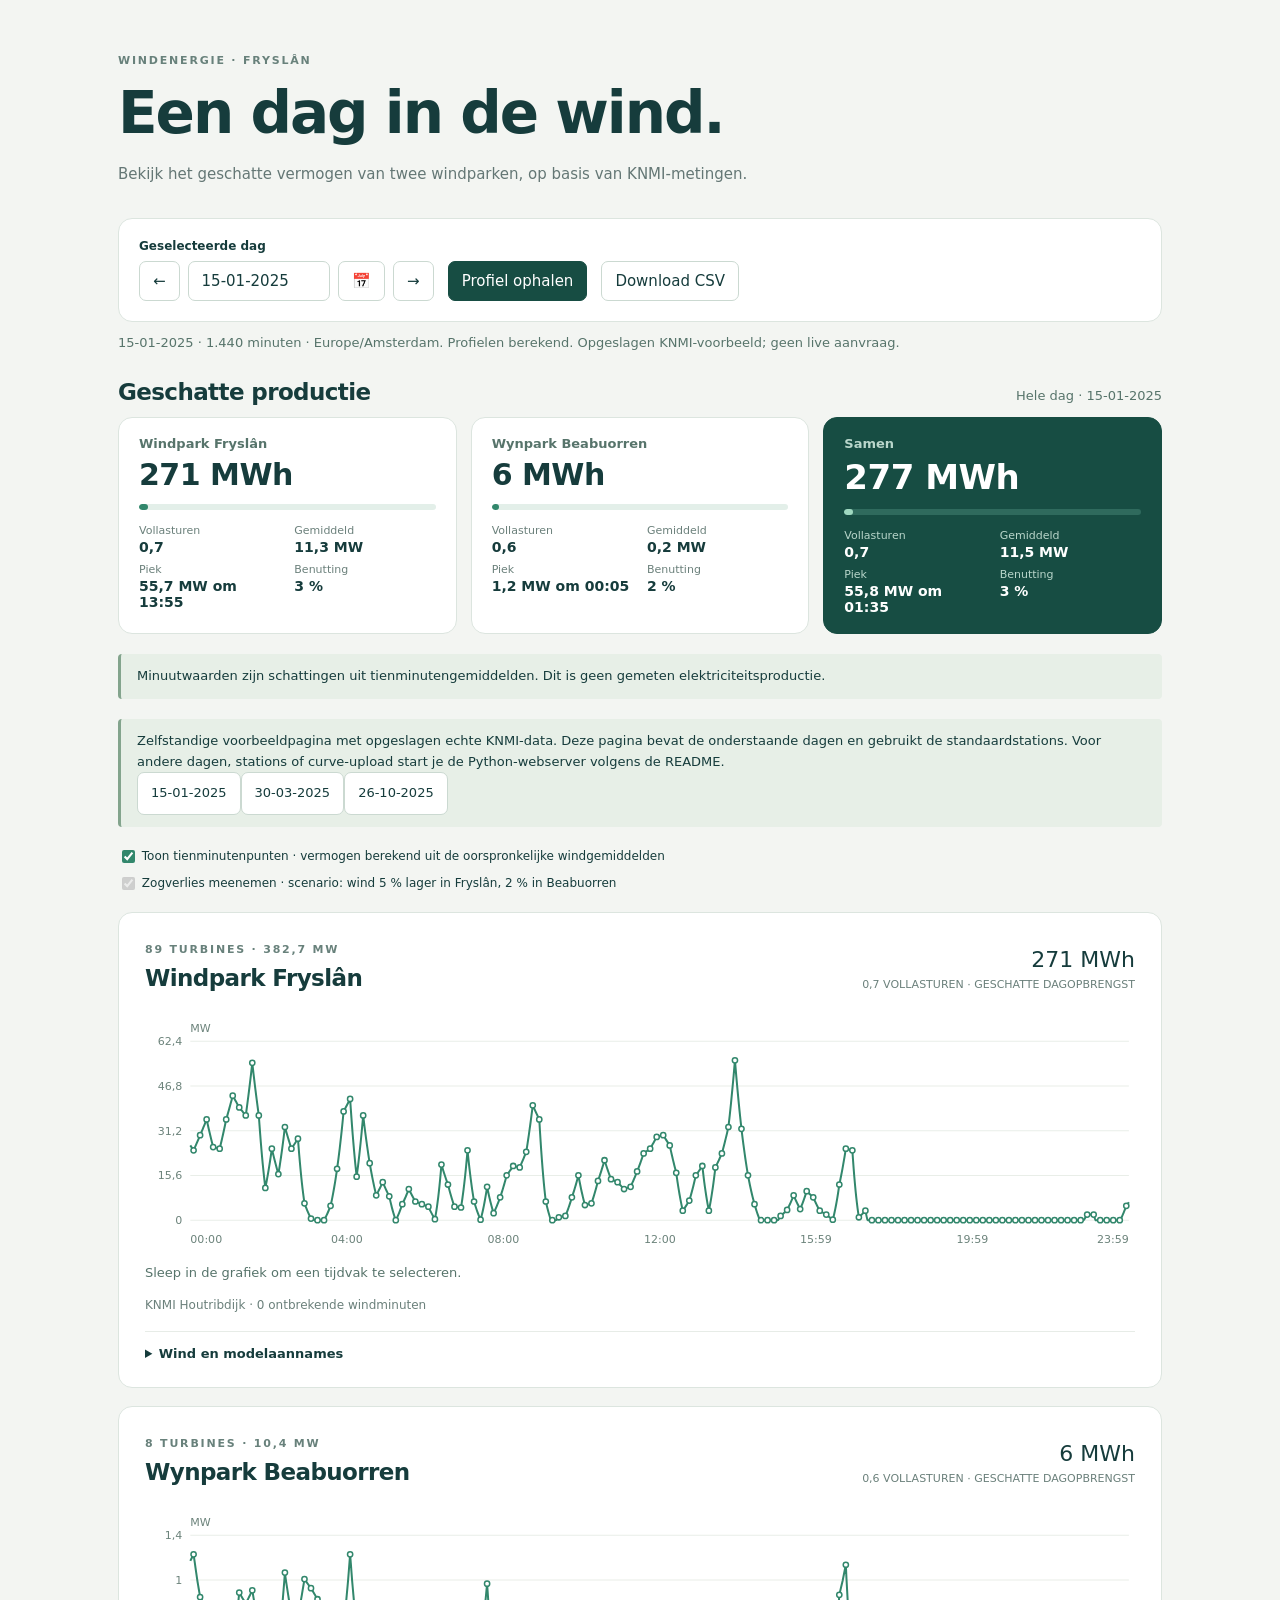
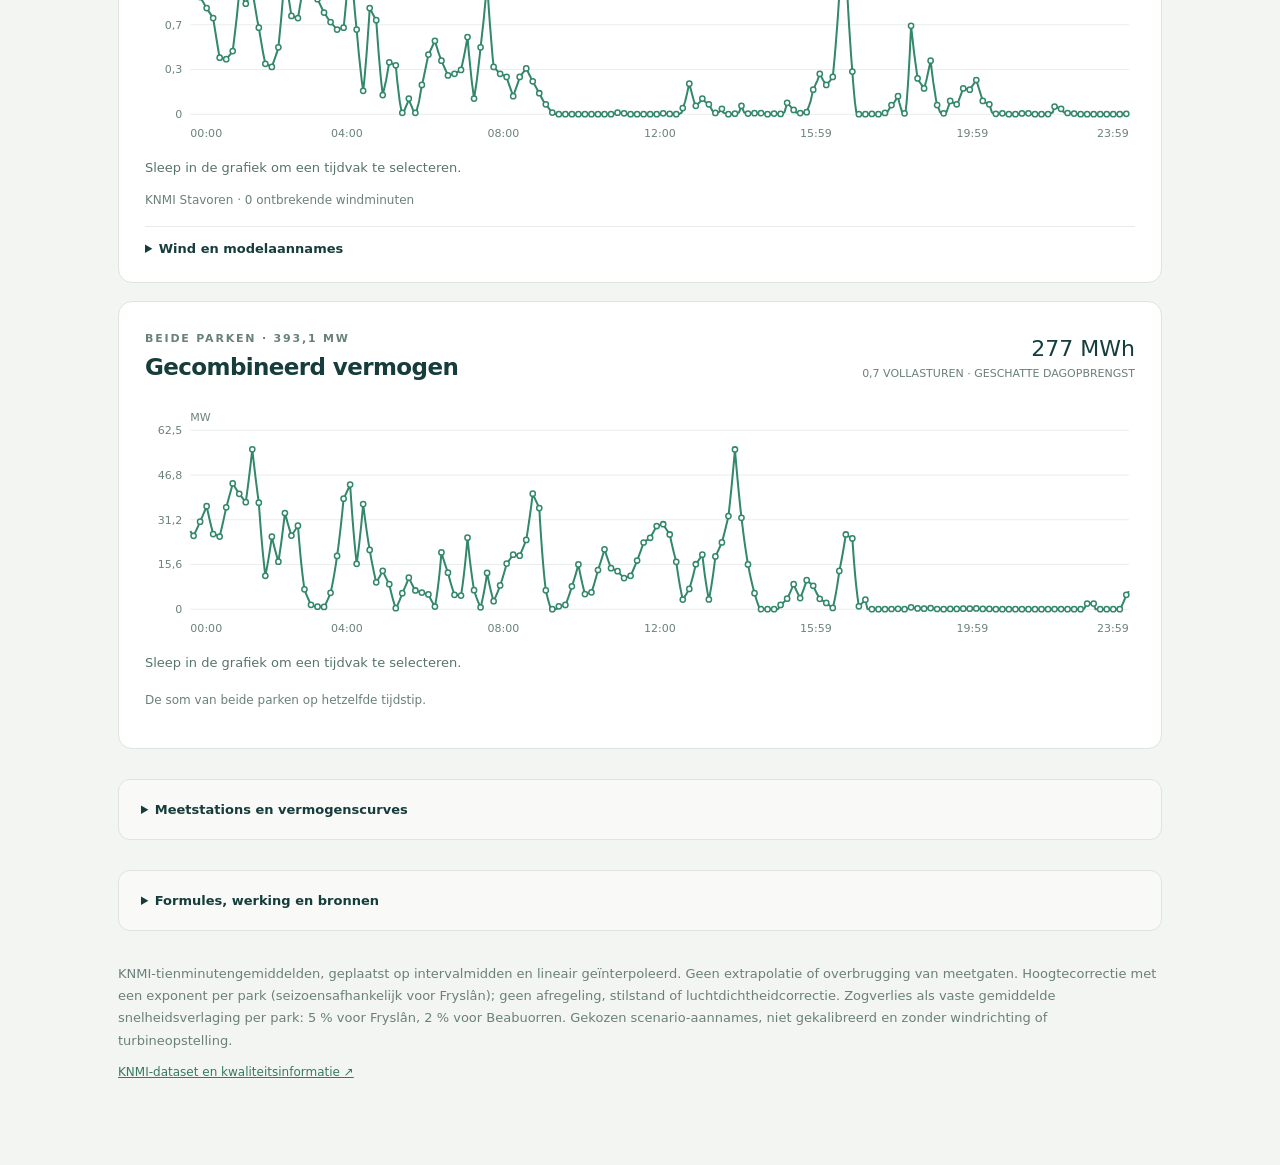
==== commit abcaf70b: "Add a production dashboard above the charts Three tiles (Fryslân, Beabuorren, combined) with yield, " ====
--- a/index.html
+++ b/index.html
@@ -298,6 +298,100 @@
 .range button {
   padding: 5px 11px;
   font-size: 12px;
+}
+
+/* Productieoverzicht boven de grafieken */
+.dashboard {
+  margin: 22px 0 8px;
+}
+.dashboard-head {
+  display: flex;
+  align-items: baseline;
+  justify-content: space-between;
+  gap: 12px;
+  flex-wrap: wrap;
+  margin-bottom: 12px;
+}
+.dashboard-head h2 {
+  margin: 0;
+}
+#dashboard-period {
+  font-size: 13px;
+  color: #57746b;
+}
+.tiles {
+  display: grid;
+  grid-template-columns: repeat(3, 1fr);
+  gap: 14px;
+}
+.tile {
+  background: #fff;
+  border: 1px solid #dce5df;
+  border-radius: 14px;
+  padding: 18px 20px;
+  min-width: 0;
+}
+.tile.total {
+  background: #174d43;
+  border-color: #174d43;
+  color: #fff;
+}
+.tile-label {
+  font-size: 13px;
+  font-weight: 650;
+  color: #57746b;
+}
+.tile.total .tile-label,
+.tile.total dt {
+  color: #b9d6cb;
+}
+.tile-value {
+  font-size: 30px;
+  font-weight: 600;
+  letter-spacing: -.5px;
+  margin: 6px 0 12px;
+}
+.tile.total .tile-value {
+  font-size: 34px;
+}
+.meter {
+  height: 6px;
+  border-radius: 3px;
+  background: #e3efe9;
+  overflow: hidden;
+}
+.meter span {
+  display: block;
+  height: 100%;
+  width: 0;
+  border-radius: 3px;
+  background: #32876c;
+}
+.tile.total .meter {
+  background: #2f6a5d;
+}
+.tile.total .meter span {
+  background: #9fd8c0;
+}
+.tile-facts {
+  display: grid;
+  grid-template-columns: 1fr 1fr;
+  gap: 8px 14px;
+  margin: 14px 0 0;
+}
+.tile-facts dt {
+  font-size: 11px;
+  color: #6b807b;
+}
+.tile-facts dd {
+  margin: 2px 0 0;
+  font-size: 14px;
+  font-weight: 600;
+}
+@media(max-width:800px) {
+  .tiles {
+    grid-template-columns: 1fr;
+  }
 }
 </style>
 </head>
@@ -326,6 +420,47 @@
     </section>
 
     <p id="status" role="status" aria-live="polite">App starten… Geen verandering? Start de Python-webserver zoals beschreven in de README.</p>
+    <section class="dashboard" id="dashboard" aria-label="Productieoverzicht">
+      <div class="dashboard-head">
+        <h2>Geschatte productie</h2>
+        <span id="dashboard-period"></span>
+      </div>
+      <div class="tiles">
+        <article class="tile" data-park="fryslan">
+          <div class="tile-label">Windpark Fryslân</div>
+          <div class="tile-value">—</div>
+          <div class="meter" aria-hidden="true"><span></span></div>
+          <dl class="tile-facts">
+            <div><dt>Vollasturen</dt><dd data-fact="hours">—</dd></div>
+            <div><dt>Gemiddeld</dt><dd data-fact="mean">—</dd></div>
+            <div><dt>Piek</dt><dd data-fact="peak">—</dd></div>
+            <div><dt>Benutting</dt><dd data-fact="factor">—</dd></div>
+          </dl>
+        </article>
+        <article class="tile" data-park="beabuorren">
+          <div class="tile-label">Wynpark Beabuorren</div>
+          <div class="tile-value">—</div>
+          <div class="meter" aria-hidden="true"><span></span></div>
+          <dl class="tile-facts">
+            <div><dt>Vollasturen</dt><dd data-fact="hours">—</dd></div>
+            <div><dt>Gemiddeld</dt><dd data-fact="mean">—</dd></div>
+            <div><dt>Piek</dt><dd data-fact="peak">—</dd></div>
+            <div><dt>Benutting</dt><dd data-fact="factor">—</dd></div>
+          </dl>
+        </article>
+        <article class="tile total" data-park="combined">
+          <div class="tile-label">Samen</div>
+          <div class="tile-value">—</div>
+          <div class="meter" aria-hidden="true"><span></span></div>
+          <dl class="tile-facts">
+            <div><dt>Vollasturen</dt><dd data-fact="hours">—</dd></div>
+            <div><dt>Gemiddeld</dt><dd data-fact="mean">—</dd></div>
+            <div><dt>Piek</dt><dd data-fact="peak">—</dd></div>
+            <div><dt>Benutting</dt><dd data-fact="factor">—</dd></div>
+          </dl>
+        </article>
+      </div>
+    </section>
     <noscript>Schakel JavaScript in om de KNMI-data en grafieken te laden.</noscript>
     <aside class="notice">Minuutwaarden zijn schattingen uit tienminutengemiddelden. Dit is geen gemeten elektriciteitsproductie.</aside>
     <aside class="notice" id="preview-notice" hidden>
@@ -629,6 +764,7 @@
     }
   });
   if (!current) return;
+  updateDashboard(range);
 
   [...ids, "combined"].forEach(id => {
     const box = $(id).querySelector(".range");
@@ -649,6 +785,74 @@
     const energy = values.reduce((sum, v) => sum + v, 0) / 60;
     text.textContent = `Selectie ${label}: ${format(energy)} MWh · ${format(energy / ratedMW(id), 2)} vollasturen`
       + ` · gemiddeld ${format(energy / (values.length / 60))} MW`;
+  });
+}
+
+// ---------------------------------------------------------------------------
+// Productieoverzicht: dag (of vandaag tot nu) of de gekozen selectie
+// ---------------------------------------------------------------------------
+
+function energyText(mwh) {
+  return mwh >= 1000 ? `${format(mwh / 1000, 2)} GWh` : `${format(mwh)} MWh`;
+}
+
+// Opbrengst, gemiddeld vermogen en piek over een tijdvak; ontbrekende data maakt de opbrengst onbekend.
+function periodStats(id, range) {
+  const series = seriesFor(id);
+  let first = 0, last = series.length - 1, energy;
+  if (range) {
+    [first, last] = [range.a, range.b];
+    const values = series.slice(first, last + 1);
+    energy = values.includes(null) ? null : values.reduce((sum, v) => sum + v, 0) / 60;
+  } else {
+    const source = id === "combined" ? current : current.parks[id];
+    energy = id === "combined" ? current.combined_energy_mwh : source.energy_mwh;
+    const until = id === "combined" ? current.combined_energy_until : source.energy_until;
+    if (until) last = current.timestamps.indexOf(until);
+  }
+  let peak = null, peakAt = null;
+  for (let i = first; i <= last; i++) {
+    if (series[i] !== null && (peak === null || series[i] > peak)) {
+      peak = series[i];
+      peakAt = current.timestamps[i];
+    }
+  }
+  const hours = (last - first + 1) / 60;
+  const mean = energy === null ? null : energy / hours;
+  return {energy, hours, mean, peak, peakAt, factor: mean === null ? null : mean / ratedMW(id)};
+}
+
+function periodLabel(range) {
+  if (range) {
+    const end = current.timestamps[range.b + 1]?.slice(11, 16) ?? "24:00";
+    return `Selectie ${current.timestamps[range.a].slice(11, 16)}–${end} · ${nlDate(current.date)}`;
+  }
+  const until = current.combined_energy_until;
+  return until ? `Vandaag tot ${until.slice(11, 16)}` : `Hele dag · ${nlDate(current.date)}`;
+}
+
+function updateDashboard(range) {
+  const tiles = $("dashboard").querySelectorAll(".tile");
+  if (!current) {
+    $("dashboard-period").textContent = "";
+    tiles.forEach(tile => {
+      tile.querySelector(".tile-value").textContent = "—";
+      tile.querySelector(".meter span").style.width = "0";
+      tile.querySelectorAll("dd").forEach(dd => dd.textContent = "—");
+    });
+    return;
+  }
+  $("dashboard-period").textContent = periodLabel(range);
+  tiles.forEach(tile => {
+    const id = tile.dataset.park;
+    const stats = periodStats(id, range);
+    const facts = Object.fromEntries([...tile.querySelectorAll("dd")].map(dd => [dd.dataset.fact, dd]));
+    tile.querySelector(".tile-value").textContent = stats.energy === null ? "onbekend" : energyText(stats.energy);
+    tile.querySelector(".meter span").style.width = `${Math.min(100, (stats.factor ?? 0) * 100)}%`;
+    facts.hours.textContent = stats.energy === null ? "—" : format(stats.energy / ratedMW(id), 1);
+    facts.mean.textContent = stats.mean === null ? "—" : `${format(stats.mean)} MW`;
+    facts.peak.textContent = stats.peak === null ? "—" : `${format(stats.peak)} MW om ${stats.peakAt.slice(11, 16)}`;
+    facts.factor.textContent = stats.factor === null ? "—" : `${format(stats.factor * 100, 0)} %`;
   });
 }
 
@@ -780,6 +984,7 @@
   charts.querySelectorAll(".range button").forEach(el => el.hidden = true);
   charts.querySelectorAll(".plot,.windplot").forEach(el => el.replaceChildren());
   charts.querySelectorAll(".energy").forEach(el => el.textContent = "—");
+  updateDashboard(null);
 }
 
 async function load() {
@@ -792,6 +997,7 @@
   busy = true;
   current = null;
   controls();
+  updateDashboard(null);
   $("status").textContent = "KNMI-metingen ophalen en minuutprofiel berekenen…";
   try {
     const data = await request("/api/profile?" + parameters());
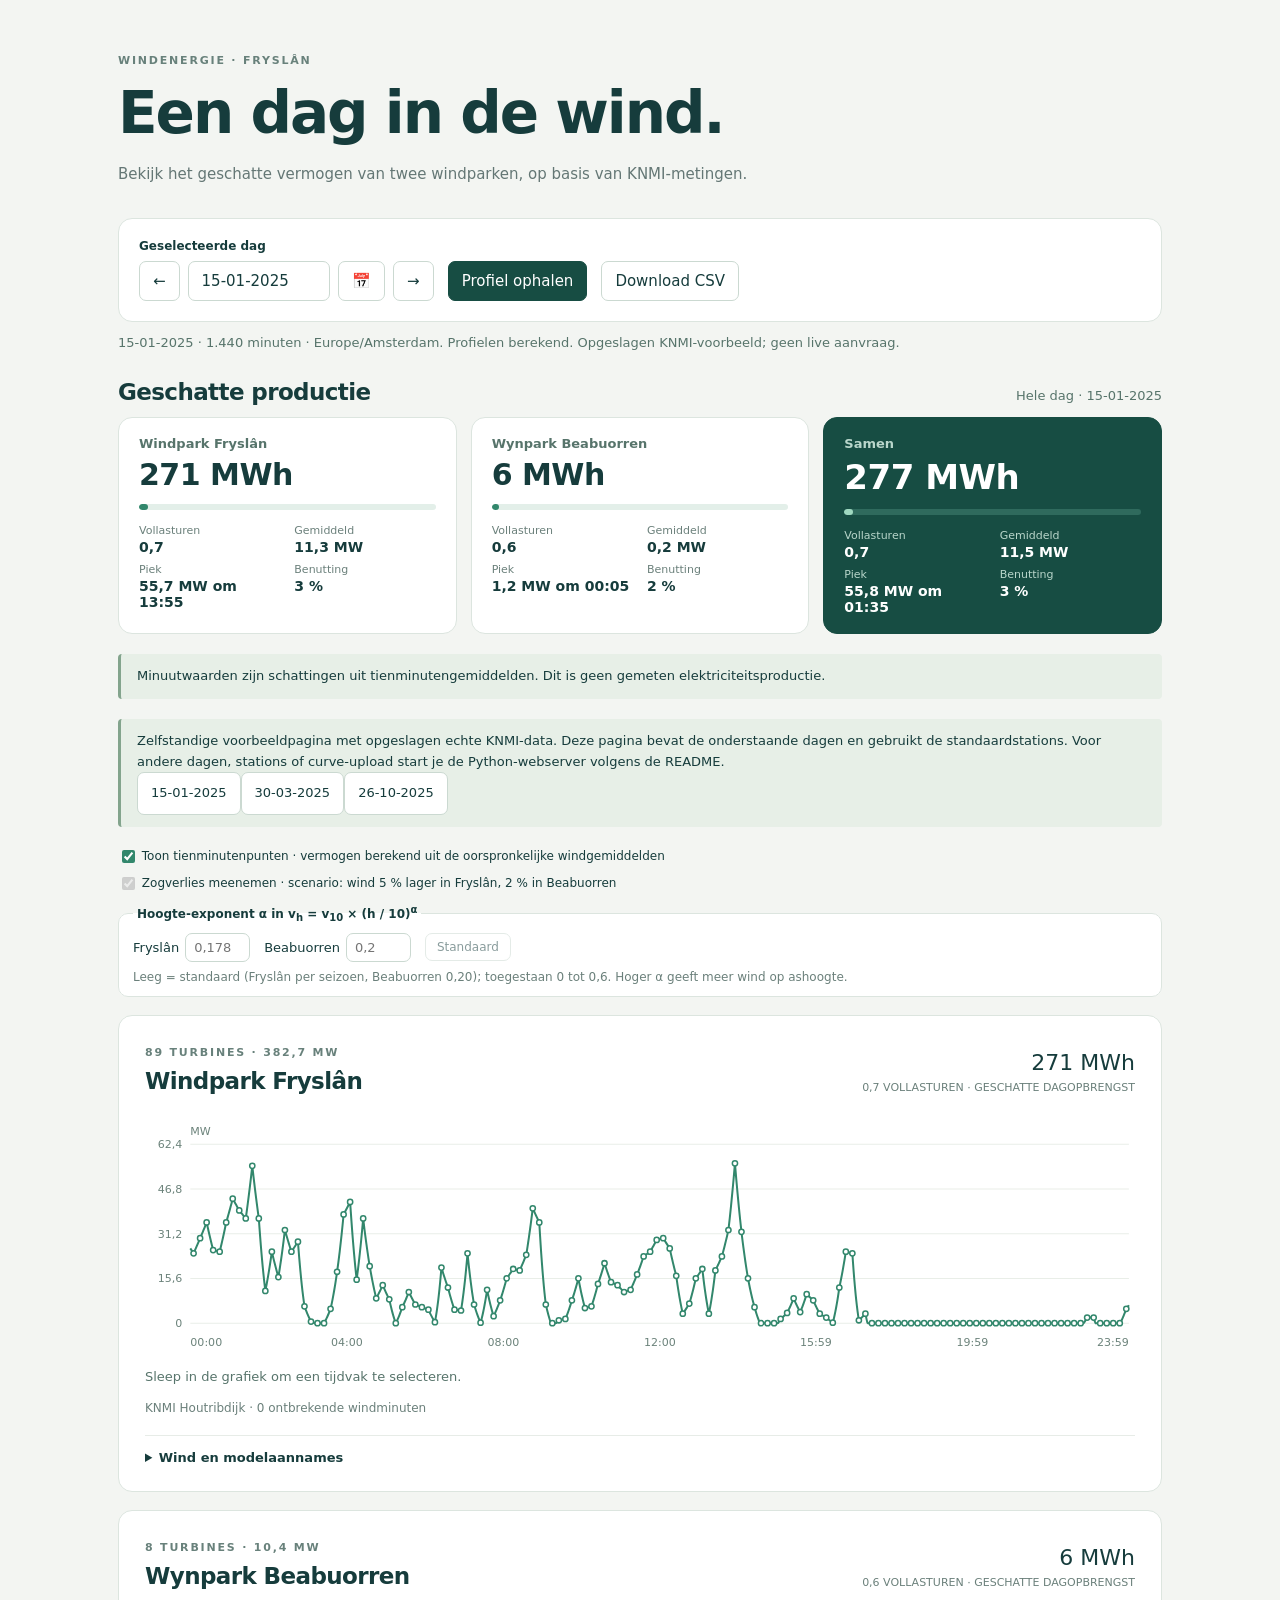
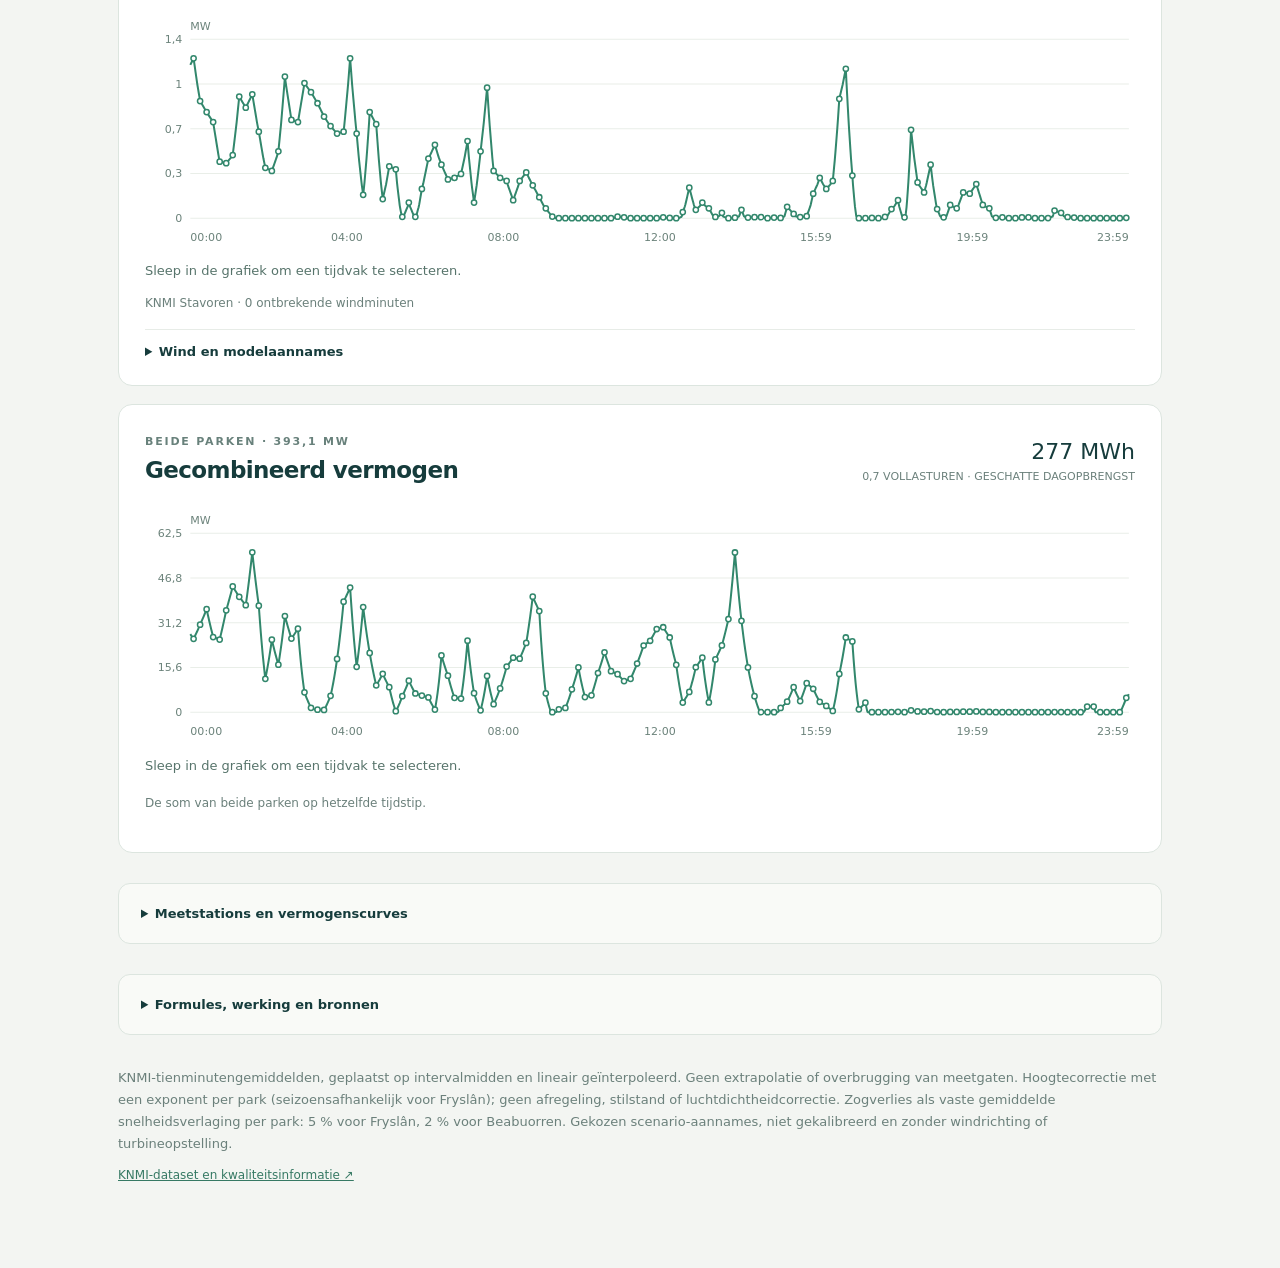
==== commit f4022068: "Let users set their own shear exponent per park The page has an alpha field per park (empty means th" ====
--- a/index.html
+++ b/index.html
@@ -392,6 +392,51 @@
   .tiles {
     grid-template-columns: 1fr;
   }
+}
+
+/* Eigen hoogte-exponent */
+.alpha-controls {
+  display: flex;
+  align-items: center;
+  gap: 8px 14px;
+  flex-wrap: wrap;
+  border: 1px solid #dce5df;
+  border-radius: 10px;
+  background: #fff;
+  padding: 10px 14px 12px;
+  margin: 10px 0 0;
+  font-size: 13px;
+}
+.alpha-controls legend {
+  font-size: 12px;
+  font-weight: 650;
+  padding: 0 4px;
+}
+.alpha-controls label {
+  display: inline-flex;
+  align-items: center;
+  gap: 6px;
+  margin: 0;
+  font-weight: 400;
+  font-size: 13px;
+}
+.alpha-controls input {
+  width: 5em;
+  padding: 6px 8px;
+  font-variant-numeric: tabular-nums;
+}
+.alpha-controls input.custom {
+  border-color: #32876c;
+  background: #edf6f1;
+}
+.alpha-controls button {
+  padding: 6px 11px;
+  font-size: 12px;
+}
+.alpha-controls small {
+  flex-basis: 100%;
+  color: #6b807b;
+  font-size: 12px;
 }
 </style>
 </head>
@@ -471,6 +516,13 @@
 
     <label class="point-toggle"><input type="checkbox" id="show-points" checked> Toon tienminutenpunten · vermogen berekend uit de oorspronkelijke windgemiddelden</label>
     <label class="point-toggle"><input type="checkbox" id="wake" checked> Zogverlies meenemen · scenario: wind 5 % lager in Fryslân, 2 % in Beabuorren</label>
+    <fieldset class="alpha-controls">
+      <legend>Hoogte-exponent α in v<sub>h</sub> = v<sub>10</sub> × (h / 10)<sup>α</sup></legend>
+      <label>Fryslân <input id="alpha-fryslan" type="text" inputmode="decimal" size="5" autocomplete="off"></label>
+      <label>Beabuorren <input id="alpha-beabuorren" type="text" inputmode="decimal" size="5" autocomplete="off"></label>
+      <button id="alpha-reset" type="button">Standaard</button>
+      <small>Leeg = standaard (Fryslân per seizoen, Beabuorren 0,20); toegestaan 0 tot 0,6. Hoger α geeft meer wind op ashoogte.</small>
+    </fieldset>
     <div id="charts">
       <section class="card" id="fryslan">
         <div class="card-head">
@@ -566,7 +618,7 @@
       <a href="https://dataplatform.knmi.nl/dataset/10-minute-in-situ-meteorological-observations-1-0" target="_blank" rel="noopener">KNMI-dataset en kwaliteitsinformatie ↗</a>
     </footer>
   </main>
-<script>window.WINDPROFIEL_PREVIEW={"profiles": {"2025-01-15": {"date": "2025-01-15", "timezone": "Europe/Amsterdam", "minutes": 1440, "wake": true, "timestamps": ["2025-01-15T00:00:00+01:00", "2025-01-15T00:01:00+01:00", "2025-01-15T00:02:00+01:00", "2025-01-15T00:03:00+01:00", "2025-01-15T00:04:00+01:00", "2025-01-15T00:05:00+01:00", "2025-01-15T00:06:00+01:00", "2025-01-15T00:07:00+01:00", "2025-01-15T00:08:00+01:00", "2025-01-15T00:09:00+01:00", "2025-01-15T00:10:00+01:00", "2025-01-15T00:11:00+01:00", "2025-01-15T00:12:00+01:00", "2025-01-15T00:13:00+01:00", "2025-01-15T00:14:00+01:00", "2025-01-15T00:15:00+01:00", "2025-01-15T00:16:00+01:00", "2025-01-15T00:17:00+01:00", "2025-01-15T00:18:00+01:00", "2025-01-15T00:19:00+01:00", "2025-01-15T00:20:00+01:00", "2025-01-15T00:21:00+01:00", "2025-01-15T00:22:00+01:00", "2025-01-15T00:23:00+01:00", "2025-01-15T00:24:00+01:00", "2025-01-15T00:25:00+01:00", "2025-01-15T00:26:00+01:00", "2025-01-15T00:27:00+01:00", "2025-01-15T00:28:00+01:00", "2025-01-15T00:29:00+01:00", "2025-01-15T00:30:00+01:00", "2025-01-15T00:31:00+01:00", "2025-01-15T00:32:00+01:00", "2025-01-15T00:33:00+01:00", "2025-01-15T00:34:00+01:00", "2025-01-15T00:35:00+01:00", "2025-01-15T00:36:00+01:00", "2025-01-15T00:37:00+01:00", "2025-01-15T00:38:00+01:00", "2025-01-15T00:39:00+01:00", "2025-01-15T00:40:00+01:00", "2025-01-15T00:41:00+01:00", "2025-01-15T00:42:00+01:00", "2025-01-15T00:43:00+01:00", "2025-01-15T00:44:00+01:00", "2025-01-15T00:45:00+01:00", "2025-01-15T00:46:00+01:00", "2025-01-15T00:47:00+01:00", "2025-01-15T00:48:00+01:00", "2025-01-15T00:49:00+01:00", "2025-01-15T00:50:00+01:00", "2025-01-15T00:51:00+01:00", "2025-01-15T00:52:00+01:00", "2025-01-15T00:53:00+01:00", "2025-01-15T00:54:00+01:00", "2025-01-15T00:55:00+01:00", "2025-01-15T00:56:00+01:00", "2025-01-15T00:57:00+01:00", "2025-01-15T00:58:00+01:00", "2025-01-15T00:59:00+01:00", "2025-01-15T01:00:00+01:00", "2025-01-15T01:01:00+01:00", "2025-01-15T01:02:00+01:00", "2025-01-15T01:03:00+01:00", "2025-01-15T01:04:00+01:00", "2025-01-15T01:05:00+01:00", "2025-01-15T01:06:00+01:00", "2025-01-15T01:07:00+01:00", "2025-01-15T01:08:00+01:00", "2025-01-15T01:09:00+01:00", "2025-01-15T01:10:00+01:00", "2025-01-15T01:11:00+01:00", "2025-01-15T01:12:00+01:00", "2025-01-15T01:13:00+01:00", "2025-01-15T01:14:00+01:00", "2025-01-15T01:15:00+01:00", "2025-01-15T01:16:00+01:00", "2025-01-15T01:17:00+01:00", "2025-01-15T01:18:00+01:00", "2025-01-15T01:19:00+01:00", "2025-01-15T01:20:00+01:00", "2025-01-15T01:21:00+01:00", "2025-01-15T01:22:00+01:00", "2025-01-15T01:23:00+01:00", "2025-01-15T01:24:00+01:00", "2025-01-15T01:25:00+01:00", "2025-01-15T01:26:00+01:00", "2025-01-15T01:27:00+01:00", "2025-01-15T01:28:00+01:00", "2025-01-15T01:29:00+01:00", "2025-01-15T01:30:00+01:00", "2025-01-15T01:31:00+01:00", "2025-01-15T01:32:00+01:00", "2025-01-15T01:33:00+01:00", "2025-01-15T01:34:00+01:00", "2025-01-15T01:35:00+01:00", "2025-01-15T01:36:00+01:00", "2025-01-15T01:37:00+01:00", "2025-01-15T01:38:00+01:00", "2025-01-15T01:39:00+01:00", "2025-01-15T01:40:00+01:00", "2025-01-15T01:41:00+01:00", "2025-01-15T01:42:00+01:00", "2025-01-15T01:43:00+01:00", "2025-01-15T01:44:00+01:00", "2025-01-15T01:45:00+01:00", "2025-01-15T01:46:00+01:00", "2025-01-15T01:47:00+01:00", "2025-01-15T01:48:00+01:00", "2025-01-15T01:49:00+01:00", "2025-01-15T01:50:00+01:00", "2025-01-15T01:51:00+01:00", "2025-01-15T01:52:00+01:00", "2025-01-15T01:53:00+01:00", "2025-01-15T01:54:00+01:00", "2025-01-15T01:55:00+01:00", "2025-01-15T01:56:00+01:00", "2025-01-15T01:57:00+01:00", "2025-01-15T01:58:00+01:00", "2025-01-15T01:59:00+01:00", "2025-01-15T02:00:00+01:00", "2025-01-15T02:01:00+01:00", "2025-01-15T02:02:00+01:00", "2025-01-15T02:03:00+01:00", "2025-01-15T02:04:00+01:00", "2025-01-15T02:05:00+01:00", "2025-01-15T02:06:00+01:00", "2025-01-15T02:07:00+01:00", "2025-01-15T02:08:00+01:00", "2025-01-15T02:09:00+01:00", "2025-01-15T02:10:00+01:00", "2025-01-15T02:11:00+01:00", "2025-01-15T02:12:00+01:00", "2025-01-15T02:13:00+01:00", "2025-01-15T02:14:00+01:00", "2025-01-15T02:15:00+01:00", "2025-01-15T02:16:00+01:00", "2025-01-15T02:17:00+01:00", "2025-01-15T02:18:00+01:00", "2025-01-15T02:19:00+01:00", "2025-01-15T02:20:00+01:00", "2025-01-15T02:21:00+01:00", "2025-01-15T02:22:00+01:00", "2025-01-15T02:23:00+01:00", "2025-01-15T02:24:00+01:00", "2025-01-15T02:25:00+01:00", "2025-01-15T02:26:00+01:00", "2025-01-15T02:27:00+01:00", "2025-01-15T02:28:00+01:00", "2025-01-15T02:29:00+01:00", "2025-01-15T02:30:00+01:00", "2025-01-15T02:31:00+01:00", "2025-01-15T02:32:00+01:00", "2025-01-15T02:33:00+01:00", "2025-01-15T02:34:00+01:00", "2025-01-15T02:35:00+01:00", "2025-01-15T02:36:00+01:00", "2025-01-15T02:37:00+01:00", "2025-01-15T02:38:00+01:00", "2025-01-15T02:39:00+01:00", "2025-01-15T02:40:00+01:00", "2025-01-15T02:41:00+01:00", "2025-01-15T02:42:00+01:00", "2025-01-15T02:43:00+01:00", "2025-01-15T02:44:00+01:00", "2025-01-15T02:45:00+01:00", "2025-01-15T02:46:00+01:00", "2025-01-15T02:47:00+01:00", "2025-01-15T02:48:00+01:00", "2025-01-15T02:49:00+01:00", "2025-01-15T02:50:00+01:00", "2025-01-15T02:51:00+01:00", "2025-01-15T02:52:00+01:00", "2025-01-15T02:53:00+01:00", "2025-01-15T02:54:00+01:00", "2025-01-15T02:55:00+01:00", "2025-01-15T02:56:00+01:00", "2025-01-15T02:57:00+01:00", "2025-01-15T02:58:00+01:00", "2025-01-15T02:59:00+01:00", "2025-01-15T03:00:00+01:00", "2025-01-15T03:01:00+01:00", "2025-01-15T03:02:00+01:00", "2025-01-15T03:03:00+01:00", "2025-01-15T03:04:00+01:00", "2025-01-15T03:05:00+01:00", "2025-01-15T03:06:00+01:00", "2025-01-15T03:07:00+01:00", "2025-01-15T03:08:00+01:00", "2025-01-15T03:09:00+01:00", "2025-01-15T03:10:00+01:00", "2025-01-15T03:11:00+01:00", "2025-01-15T03:12:00+01:00", "2025-01-15T03:13:00+01:00", "2025-01-15T03:14:00+01:00", "2025-01-15T03:15:00+01:00", "2025-01-15T03:16:00+01:00", "2025-01-15T03:17:00+01:00", "2025-01-15T03:18:00+01:00", "2025-01-15T03:19:00+01:00", "2025-01-15T03:20:00+01:00", "2025-01-15T03:21:00+01:00", "2025-01-15T03:22:00+01:00", "2025-01-15T03:23:00+01:00", "2025-01-15T03:24:00+01:00", "2025-01-15T03:25:00+01:00", "2025-01-15T03:26:00+01:00", "2025-01-15T03:27:00+01:00", "2025-01-15T03:28:00+01:00", "2025-01-15T03:29:00+01:00", "2025-01-15T03:30:00+01:00", "2025-01-15T03:31:00+01:00", "2025-01-15T03:32:00+01:00", "2025-01-15T03:33:00+01:00", "2025-01-15T03:34:00+01:00", "2025-01-15T03:35:00+01:00", "2025-01-15T03:36:00+01:00", "2025-01-15T03:37:00+01:00", "2025-01-15T03:38:00+01:00", "2025-01-15T03:39:00+01:00", "2025-01-15T03:40:00+01:00", "2025-01-15T03:41:00+01:00", "2025-01-15T03:42:00+01:00", "2025-01-15T03:43:00+01:00", "2025-01-15T03:44:00+01:00", "2025-01-15T03:45:00+01:00", "2025-01-15T03:46:00+01:00", "2025-01-15T03:47:00+01:00", "2025-01-15T03:48:00+01:00", "2025-01-15T03:49:00+01:00", "2025-01-15T03:50:00+01:00", "2025-01-15T03:51:00+01:00", "2025-01-15T03:52:00+01:00", "2025-01-15T03:53:00+01:00", "2025-01-15T03:54:00+01:00", "2025-01-15T03:55:00+01:00", "2025-01-15T03:56:00+01:00", "2025-01-15T03:57:00+01:00", "2025-01-15T03:58:00+01:00", "2025-01-15T03:59:00+01:00", "2025-01-15T04:00:00+01:00", "2025-01-15T04:01:00+01:00", "2025-01-15T04:02:00+01:00", "2025-01-15T04:03:00+01:00", "2025-01-15T04:04:00+01:00", "2025-01-15T04:05:00+01:00", "2025-01-15T04:06:00+01:00", "2025-01-15T04:07:00+01:00", "2025-01-15T04:08:00+01:00", "2025-01-15T04:09:00+01:00", "2025-01-15T04:10:00+01:00", "2025-01-15T04:11:00+01:00", "2025-01-15T04:12:00+01:00", "2025-01-15T04:13:00+01:00", "2025-01-15T04:14:00+01:00", "2025-01-15T04:15:00+01:00", "2025-01-15T04:16:00+01:00", "2025-01-15T04:17:00+01:00", "2025-01-15T04:18:00+01:00", "2025-01-15T04:19:00+01:00", "2025-01-15T04:20:00+01:00", "2025-01-15T04:21:00+01:00", "2025-01-15T04:22:00+01:00", "2025-01-15T04:23:00+01:00", "2025-01-15T04:24:00+01:00", "2025-01-15T04:25:00+01:00", "2025-01-15T04:26:00+01:00", "2025-01-15T04:27:00+01:00", "2025-01-15T04:28:00+01:00", "2025-01-15T04:29:00+01:00", "2025-01-15T04:30:00+01:00", "2025-01-15T04:31:00+01:00", "2025-01-15T04:32:00+01:00", "2025-01-15T04:33:00+01:00", "2025-01-15T04:34:00+01:00", "2025-01-15T04:35:00+01:00", "2025-01-15T04:36:00+01:00", "2025-01-15T04:37:00+01:00", "2025-01-15T04:38:00+01:00", "2025-01-15T04:39:00+01:00", "2025-01-15T04:40:00+01:00", "2025-01-15T04:41:00+01:00", "2025-01-15T04:42:00+01:00", "2025-01-15T04:43:00+01:00", "2025-01-15T04:44:00+01:00", "2025-01-15T04:45:00+01:00", "2025-01-15T04:46:00+01:00", "2025-01-15T04:47:00+01:00", "2025-01-15T04:48:00+01:00", "2025-01-15T04:49:00+01:00", "2025-01-15T04:50:00+01:00", "2025-01-15T04:51:00+01:00", "2025-01-15T04:52:00+01:00", "2025-01-15T04:53:00+01:00", "2025-01-15T04:54:00+01:00", "2025-01-15T04:55:00+01:00", "2025-01-15T04:56:00+01:00", "2025-01-15T04:57:00+01:00", "2025-01-15T04:58:00+01:00", "2025-01-15T04:59:00+01:00", "2025-01-15T05:00:00+01:00", "2025-01-15T05:01:00+01:00", "2025-01-15T05:02:00+01:00", "2025-01-15T05:03:00+01:00", "2025-01-15T05:04:00+01:00", "2025-01-15T05:05:00+01:00", "2025-01-15T05:06:00+01:00", "2025-01-15T05:07:00+01:00", "2025-01-15T05:08:00+01:00", "2025-01-15T05:09:00+01:00", "2025-01-15T05:10:00+01:00", "2025-01-15T05:11:00+01:00", "2025-01-15T05:12:00+01:00", "2025-01-15T05:13:00+01:00", "2025-01-15T05:14:00+01:00", "2025-01-15T05:15:00+01:00", "2025-01-15T05:16:00+01:00", "2025-01-15T05:17:00+01:00", "2025-01-15T05:18:00+01:00", "2025-01-15T05:19:00+01:00", "2025-01-15T05:20:00+01:00", "2025-01-15T05:21:00+01:00", "2025-01-15T05:22:00+01:00", "2025-01-15T05:23:00+01:00", "2025-01-15T05:24:00+01:00", "2025-01-15T05:25:00+01:00", "2025-01-15T05:26:00+01:00", "2025-01-15T05:27:00+01:00", "2025-01-15T05:28:00+01:00", "2025-01-15T05:29:00+01:00", "2025-01-15T05:30:00+01:00", "2025-01-15T05:31:00+01:00", "2025-01-15T05:32:00+01:00", "2025-01-15T05:33:00+01:00", "2025-01-15T05:34:00+01:00", "2025-01-15T05:35:00+01:00", "2025-01-15T05:36:00+01:00", "2025-01-15T05:37:00+01:00", "2025-01-15T05:38:00+01:00", "2025-01-15T05:39:00+01:00", "2025-01-15T05:40:00+01:00", "2025-01-15T05:41:00+01:00", "2025-01-15T05:42:00+01:00", "2025-01-15T05:43:00+01:00", "2025-01-15T05:44:00+01:00", "2025-01-15T05:45:00+01:00", "2025-01-15T05:46:00+01:00", "2025-01-15T05:47:00+01:00", "2025-01-15T05:48:00+01:00", "2025-01-15T05:49:00+01:00", "2025-01-15T05:50:00+01:00", "2025-01-15T05:51:00+01:00", "2025-01-15T05:52:00+01:00", "2025-01-15T05:53:00+01:00", "2025-01-15T05:54:00+01:00", "2025-01-15T05:55:00+01:00", "2025-01-15T05:56:00+01:00", "2025-01-15T05:57:00+01:00", "2025-01-15T05:58:00+01:00", "2025-01-15T05:59:00+01:00", "2025-01-15T06:00:00+01:00", "2025-01-15T06:01:00+01:00", "2025-01-15T06:02:00+01:00", "2025-01-15T06:03:00+01:00", "2025-01-15T06:04:00+01:00", "2025-01-15T06:05:00+01:00", "2025-01-15T06:06:00+01:00", "2025-01-15T06:07:00+01:00", "2025-01-15T06:08:00+01:00", "2025-01-15T06:09:00+01:00", "2025-01-15T06:10:00+01:00", "2025-01-15T06:11:00+01:00", "2025-01-15T06:12:00+01:00", "2025-01-15T06:13:00+01:00", "2025-01-15T06:14:00+01:00", "2025-01-15T06:15:00+01:00", "2025-01-15T06:16:00+01:00", "2025-01-15T06:17:00+01:00", "2025-01-15T06:18:00+01:00", "2025-01-15T06:19:00+01:00", "2025-01-15T06:20:00+01:00", "2025-01-15T06:21:00+01:00", "2025-01-15T06:22:00+01:00", "2025-01-15T06:23:00+01:00", "2025-01-15T06:24:00+01:00", "2025-01-15T06:25:00+01:00", "2025-01-15T06:26:00+01:00", "2025-01-15T06:27:00+01:00", "2025-01-15T06:28:00+01:00", "2025-01-15T06:29:00+01:00", "2025-01-15T06:30:00+01:00", "2025-01-15T06:31:00+01:00", "2025-01-15T06:32:00+01:00", "2025-01-15T06:33:00+01:00", "2025-01-15T06:34:00+01:00", "2025-01-15T06:35:00+01:00", "2025-01-15T06:36:00+01:00", "2025-01-15T06:37:00+01:00", "2025-01-15T06:38:00+01:00", "2025-01-15T06:39:00+01:00", "2025-01-15T06:40:00+01:00", "2025-01-15T06:41:00+01:00", "2025-01-15T06:42:00+01:00", "2025-01-15T06:43:00+01:00", "2025-01-15T06:44:00+01:00", "2025-01-15T06:45:00+01:00", "2025-01-15T06:46:00+01:00", "2025-01-15T06:47:00+01:00", "2025-01-15T06:48:00+01:00", "2025-01-15T06:49:00+01:00", "2025-01-15T06:50:00+01:00", "2025-01-15T06:51:00+01:00", "2025-01-15T06:52:00+01:00", "2025-01-15T06:53:00+01:00", "2025-01-15T06:54:00+01:00", "2025-01-15T06:55:00+01:00", "2025-01-15T06:56:00+01:00", "2025-01-15T06:57:00+01:00", "2025-01-15T06:58:00+01:00", "2025-01-15T06:59:00+01:00", "2025-01-15T07:00:00+01:00", "2025-01-15T07:01:00+01:00", "2025-01-15T07:02:00+01:00", "2025-01-15T07:03:00+01:00", "2025-01-15T07:04:00+01:00", "2025-01-15T07:05:00+01:00", "2025-01-15T07:06:00+01:00", "2025-01-15T07:07:00+01:00", "2025-01-15T07:08:00+01:00", "2025-01-15T07:09:00+01:00", "2025-01-15T07:10:00+01:00", "2025-01-15T07:11:00+01:00", "2025-01-15T07:12:00+01:00", "2025-01-15T07:13:00+01:00", "2025-01-15T07:14:00+01:00", "2025-01-15T07:15:00+01:00", "2025-01-15T07:16:00+01:00", "2025-01-15T07:17:00+01:00", "2025-01-15T07:18:00+01:00", "2025-01-15T07:19:00+01:00", "2025-01-15T07:20:00+01:00", "2025-01-15T07:21:00+01:00", "2025-01-15T07:22:00+01:00", "2025-01-15T07:23:00+01:00", "2025-01-15T07:24:00+01:00", "2025-01-15T07:25:00+01:00", "2025-01-15T07:26:00+01:00", "2025-01-15T07:27:00+01:00", "2025-01-15T07:28:00+01:00", "2025-01-15T07:29:00+01:00", "2025-01-15T07:30:00+01:00", "2025-01-15T07:31:00+01:00", "2025-01-15T07:32:00+01:00", "2025-01-15T07:33:00+01:00", "2025-01-15T07:34:00+01:00", "2025-01-15T07:35:00+01:00", "2025-01-15T07:36:00+01:00", "2025-01-15T07:37:00+01:00", "2025-01-15T07:38:00+01:00", "2025-01-15T07:39:00+01:00", "2025-01-15T07:40:00+01:00", "2025-01-15T07:41:00+01:00", "2025-01-15T07:42:00+01:00", "2025-01-15T07:43:00+01:00", "2025-01-15T07:44:00+01:00", "2025-01-15T07:45:00+01:00", "2025-01-15T07:46:00+01:00", "2025-01-15T07:47:00+01:00", "2025-01-15T07:48:00+01:00", "2025-01-15T07:49:00+01:00", "2025-01-15T07:50:00+01:00", "2025-01-15T07:51:00+01:00", "2025-01-15T07:52:00+01:00", "2025-01-15T07:53:00+01:00", "2025-01-15T07:54:00+01:00", "2025-01-15T07:55:00+01:00", "2025-01-15T07:56:00+01:00", "2025-01-15T07:57:00+01:00", "2025-01-15T07:58:00+01:00", "2025-01-15T07:59:00+01:00", "2025-01-15T08:00:00+01:00", "2025-01-15T08:01:00+01:00", "2025-01-15T08:02:00+01:00", "2025-01-15T08:03:00+01:00", "2025-01-15T08:04:00+01:00", "2025-01-15T08:05:00+01:00", "2025-01-15T08:06:00+01:00", "2025-01-15T08:07:00+01:00", "2025-01-15T08:08:00+01:00", "2025-01-15T08:09:00+01:00", "2025-01-15T08:10:00+01:00", "2025-01-15T08:11:00+01:00", "2025-01-15T08:12:00+01:00", "2025-01-15T08:13:00+01:00", "2025-01-15T08:14:00+01:00", "2025-01-15T08:15:00+01:00", "2025-01-15T08:16:00+01:00", "2025-01-15T08:17:00+01:00", "2025-01-15T08:18:00+01:00", "2025-01-15T08:19:00+01:00", "2025-01-15T08:20:00+01:00", "2025-01-15T08:21:00+01:00", "2025-01-15T08:22:00+01:00", "2025-01-15T08:23:00+01:00", "2025-01-15T08:24:00+01:00", "2025-01-15T08:25:00+01:00", "2025-01-15T08:26:00+01:00", "2025-01-15T08:27:00+01:00", "2025-01-15T08:28:00+01:00", "2025-01-15T08:29:00+01:00", "2025-01-15T08:30:00+01:00", "2025-01-15T08:31:00+01:00", "2025-01-15T08:32:00+01:00", "2025-01-15T08:33:00+01:00", "2025-01-15T08:34:00+01:00", "2025-01-15T08:35:00+01:00", "2025-01-15T08:36:00+01:00", "2025-01-15T08:37:00+01:00", "2025-01-15T08:38:00+01:00", "2025-01-15T08:39:00+01:00", "2025-01-15T08:40:00+01:00", "2025-01-15T08:41:00+01:00", "2025-01-15T08:42:00+01:00", "2025-01-15T08:43:00+01:00", "2025-01-15T08:44:00+01:00", "2025-01-15T08:45:00+01:00", "2025-01-15T08:46:00+01:00", "2025-01-15T08:47:00+01:00", "2025-01-15T08:48:00+01:00", "2025-01-15T08:49:00+01:00", "2025-01-15T08:50:00+01:00", "2025-01-15T08:51:00+01:00", "2025-01-15T08:52:00+01:00", "2025-01-15T08:53:00+01:00", "2025-01-15T08:54:00+01:00", "2025-01-15T08:55:00+01:00", "2025-01-15T08:56:00+01:00", "2025-01-15T08:57:00+01:00", "2025-01-15T08:58:00+01:00", "2025-01-15T08:59:00+01:00", "2025-01-15T09:00:00+01:00", "2025-01-15T09:01:00+01:00", "2025-01-15T09:02:00+01:00", "2025-01-15T09:03:00+01:00", "2025-01-15T09:04:00+01:00", "2025-01-15T09:05:00+01:00", "2025-01-15T09:06:00+01:00", "2025-01-15T09:07:00+01:00", "2025-01-15T09:08:00+01:00", "2025-01-15T09:09:00+01:00", "2025-01-15T09:10:00+01:00", "2025-01-15T09:11:00+01:00", "2025-01-15T09:12:00+01:00", "2025-01-15T09:13:00+01:00", "2025-01-15T09:14:00+01:00", "2025-01-15T09:15:00+01:00", "2025-01-15T09:16:00+01:00", "2025-01-15T09:17:00+01:00", "2025-01-15T09:18:00+01:00", "2025-01-15T09:19:00+01:00", "2025-01-15T09:20:00+01:00", "2025-01-15T09:21:00+01:00", "2025-01-15T09:22:00+01:00", "2025-01-15T09:23:00+01:00", "2025-01-15T09:24:00+01:00", "2025-01-15T09:25:00+01:00", "2025-01-15T09:26:00+01:00", "2025-01-15T09:27:00+01:00", "2025-01-15T09:28:00+01:00", "2025-01-15T09:29:00+01:00", "2025-01-15T09:30:00+01:00", "2025-01-15T09:31:00+01:00", "2025-01-15T09:32:00+01:00", "2025-01-15T09:33:00+01:00", "2025-01-15T09:34:00+01:00", "2025-01-15T09:35:00+01:00", "2025-01-15T09:36:00+01:00", "2025-01-15T09:37:00+01:00", "2025-01-15T09:38:00+01:00", "2025-01-15T09:39:00+01:00", "2025-01-15T09:40:00+01:00", "2025-01-15T09:41:00+01:00", "2025-01-15T09:42:00+01:00", "2025-01-15T09:43:00+01:00", "2025-01-15T09:44:00+01:00", "2025-01-15T09:45:00+01:00", "2025-01-15T09:46:00+01:00", "2025-01-15T09:47:00+01:00", "2025-01-15T09:48:00+01:00", "2025-01-15T09:49:00+01:00", "2025-01-15T09:50:00+01:00", "2025-01-15T09:51:00+01:00", "2025-01-15T09:52:00+01:00", "2025-01-15T09:53:00+01:00", "2025-01-15T09:54:00+01:00", "2025-01-15T09:55:00+01:00", "2025-01-15T09:56:00+01:00", "2025-01-15T09:57:00+01:00", "2025-01-15T09:58:00+01:00", "2025-01-15T09:59:00+01:00", "2025-01-15T10:00:00+01:00", "2025-01-15T10:01:00+01:00", "2025-01-15T10:02:00+01:00", "2025-01-15T10:03:00+01:00", "2025-01-15T10:04:00+01:00", "2025-01-15T10:05:00+01:00", "2025-01-15T10:06:00+01:00", "2025-01-15T10:07:00+01:00", "2025-01-15T10:08:00+01:00", "2025-01-15T10:09:00+01:00", "2025-01-15T10:10:00+01:00", "2025-01-15T10:11:00+01:00", "2025-01-15T10:12:00+01:00", "2025-01-15T10:13:00+01:00", "2025-01-15T10:14:00+01:00", "2025-01-15T10:15:00+01:00", "2025-01-15T10:16:00+01:00", "2025-01-15T10:17:00+01:00", "2025-01-15T10:18:00+01:00", "2025-01-15T10:19:00+01:00", "2025-01-15T10:20:00+01:00", "2025-01-15T10:21:00+01:00", "2025-01-15T10:22:00+01:00", "2025-01-15T10:23:00+01:00", "2025-01-15T10:24:00+01:00", "2025-01-15T10:25:00+01:00", "2025-01-15T10:26:00+01:00", "2025-01-15T10:27:00+01:00", "2025-01-15T10:28:00+01:00", "2025-01-15T10:29:00+01:00", "2025-01-15T10:30:00+01:00", "2025-01-15T10:31:00+01:00", "2025-01-15T10:32:00+01:00", "2025-01-15T10:33:00+01:00", "2025-01-15T10:34:00+01:00", "2025-01-15T10:35:00+01:00", "2025-01-15T10:36:00+01:00", "2025-01-15T10:37:00+01:00", "2025-01-15T10:38:00+01:00", "2025-01-15T10:39:00+01:00", "2025-01-15T10:40:00+01:00", "2025-01-15T10:41:00+01:00", "2025-01-15T10:42:00+01:00", "2025-01-15T10:43:00+01:00", "2025-01-15T10:44:00+01:00", "2025-01-15T10:45:00+01:00", "2025-01-15T10:46:00+01:00", "2025-01-15T10:47:00+01:00", "2025-01-15T10:48:00+01:00", "2025-01-15T10:49:00+01:00", "2025-01-15T10:50:00+01:00", "2025-01-15T10:51:00+01:00", "2025-01-15T10:52:00+01:00", "2025-01-15T10:53:00+01:00", "2025-01-15T10:54:00+01:00", "2025-01-15T10:55:00+01:00", "2025-01-15T10:56:00+01:00", "2025-01-15T10:57:00+01:00", "2025-01-15T10:58:00+01:00", "2025-01-15T10:59:00+01:00", "2025-01-15T11:00:00+01:00", "2025-01-15T11:01:00+01:00", "2025-01-15T11:02:00+01:00", "2025-01-15T11:03:00+01:00", "2025-01-15T11:04:00+01:00", "2025-01-15T11:05:00+01:00", "2025-01-15T11:06:00+01:00", "2025-01-15T11:07:00+01:00", "2025-01-15T11:08:00+01:00", "2025-01-15T11:09:00+01:00", "2025-01-15T11:10:00+01:00", "2025-01-15T11:11:00+01:00", "2025-01-15T11:12:00+01:00", "2025-01-15T11:13:00+01:00", "2025-01-15T11:14:00+01:00", "2025-01-15T11:15:00+01:00", "2025-01-15T11:16:00+01:00", "2025-01-15T11:17:00+01:00", "2025-01-15T11:18:00+01:00", "2025-01-15T11:19:00+01:00", "2025-01-15T11:20:00+01:00", "2025-01-15T11:21:00+01:00", "2025-01-15T11:22:00+01:00", "2025-01-15T11:23:00+01:00", "2025-01-15T11:24:00+01:00", "2025-01-15T11:25:00+01:00", "2025-01-15T11:26:00+01:00", "2025-01-15T11:27:00+01:00", "2025-01-15T11:28:00+01:00", "2025-01-15T11:29:00+01:00", "2025-01-15T11:30:00+01:00", "2025-01-15T11:31:00+01:00", "2025-01-15T11:32:00+01:00", "2025-01-15T11:33:00+01:00", "2025-01-15T11:34:00+01:00", "2025-01-15T11:35:00+01:00", "2025-01-15T11:36:00+01:00", "2025-01-15T11:37:00+01:00", "2025-01-15T11:38:00+01:00", "2025-01-15T11:39:00+01:00", "2025-01-15T11:40:00+01:00", "2025-01-15T11:41:00+01:00", "2025-01-15T11:42:00+01:00", "2025-01-15T11:43:00+01:00", "2025-01-15T11:44:00+01:00", "2025-01-15T11:45:00+01:00", "2025-01-15T11:46:00+01:00", "2025-01-15T11:47:00+01:00", "2025-01-15T11:48:00+01:00", "2025-01-15T11:49:00+01:00", "2025-01-15T11:50:00+01:00", "2025-01-15T11:51:00+01:00", "2025-01-15T11:52:00+01:00", "2025-01-15T11:53:00+01:00", "2025-01-15T11:54:00+01:00", "2025-01-15T11:55:00+01:00", "2025-01-15T11:56:00+01:00", "2025-01-15T11:57:00+01:00", "2025-01-15T11:58:00+01:00", "2025-01-15T11:59:00+01:00", "2025-01-15T12:00:00+01:00", "2025-01-15T12:01:00+01:00", "2025-01-15T12:02:00+01:00", "2025-01-15T12:03:00+01:00", "2025-01-15T12:04:00+01:00", "2025-01-15T12:05:00+01:00", "2025-01-15T12:06:00+01:00", "2025-01-15T12:07:00+01:00", "2025-01-15T12:08:00+01:00", "2025-01-15T12:09:00+01:00", "2025-01-15T12:10:00+01:00", "2025-01-15T12:11:00+01:00", "2025-01-15T12:12:00+01:00", "2025-01-15T12:13:00+01:00", "2025-01-15T12:14:00+01:00", "2025-01-15T12:15:00+01:00", "2025-01-15T12:16:00+01:00", "2025-01-15T12:17:00+01:00", "2025-01-15T12:18:00+01:00", "2025-01-15T12:19:00+01:00", "2025-01-15T12:20:00+01:00", "2025-01-15T12:21:00+01:00", "2025-01-15T12:22:00+01:00", "2025-01-15T12:23:00+01:00", "2025-01-15T12:24:00+01:00", "2025-01-15T12:25:00+01:00", "2025-01-15T12:26:00+01:00", "2025-01-15T12:27:00+01:00", "2025-01-15T12:28:00+01:00", "2025-01-15T12:29:00+01:00", "2025-01-15T12:30:00+01:00", "2025-01-15T12:31:00+01:00", "2025-01-15T12:32:00+01:00", "2025-01-15T12:33:00+01:00", "2025-01-15T12:34:00+01:00", "2025-01-15T12:35:00+01:00", "2025-01-15T12:36:00+01:00", "2025-01-15T12:37:00+01:00", "2025-01-15T12:38:00+01:00", "2025-01-15T12:39:00+01:00", "2025-01-15T12:40:00+01:00", "2025-01-15T12:41:00+01:00", "2025-01-15T12:42:00+01:00", "2025-01-15T12:43:00+01:00", "2025-01-15T12:44:00+01:00", "2025-01-15T12:45:00+01:00", "2025-01-15T12:46:00+01:00", "2025-01-15T12:47:00+01:00", "2025-01-15T12:48:00+01:00", "2025-01-15T12:49:00+01:00", "2025-01-15T12:50:00+01:00", "2025-01-15T12:51:00+01:00", "2025-01-15T12:52:00+01:00", "2025-01-15T12:53:00+01:00", "2025-01-15T12:54:00+01:00", "2025-01-15T12:55:00+01:00", "2025-01-15T12:56:00+01:00", "2025-01-15T12:57:00+01:00", "2025-01-15T12:58:00+01:00", "2025-01-15T12:59:00+01:00", "2025-01-15T13:00:00+01:00", "2025-01-15T13:01:00+01:00", "2025-01-15T13:02:00+01:00", "2025-01-15T13:03:00+01:00", "2025-01-15T13:04:00+01:00", "2025-01-15T13:05:00+01:00", "2025-01-15T13:06:00+01:00", "2025-01-15T13:07:00+01:00", "2025-01-15T13:08:00+01:00", "2025-01-15T13:09:00+01:00", "2025-01-15T13:10:00+01:00", "2025-01-15T13:11:00+01:00", "2025-01-15T13:12:00+01:00", "2025-01-15T13:13:00+01:00", "2025-01-15T13:14:00+01:00", "2025-01-15T13:15:00+01:00", "2025-01-15T13:16:00+01:00", "2025-01-15T13:17:00+01:00", "2025-01-15T13:18:00+01:00", "2025-01-15T13:19:00+01:00", "2025-01-15T13:20:00+01:00", "2025-01-15T13:21:00+01:00", "2025-01-15T13:22:00+01:00", "2025-01-15T13:23:00+01:00", "2025-01-15T13:24:00+01:00", "2025-01-15T13:25:00+01:00", "2025-01-15T13:26:00+01:00", "2025-01-15T13:27:00+01:00", "2025-01-15T13:28:00+01:00", "2025-01-15T13:29:00+01:00", "2025-01-15T13:30:00+01:00", "2025-01-15T13:31:00+01:00", "2025-01-15T13:32:00+01:00", "2025-01-15T13:33:00+01:00", "2025-01-15T13:34:00+01:00", "2025-01-15T13:35:00+01:00", "2025-01-15T13:36:00+01:00", "2025-01-15T13:37:00+01:00", "2025-01-15T13:38:00+01:00", "2025-01-15T13:39:00+01:00", "2025-01-15T13:40:00+01:00", "2025-01-15T13:41:00+01:00", "2025-01-15T13:42:00+01:00", "2025-01-15T13:43:00+01:00", "2025-01-15T13:44:00+01:00", "2025-01-15T13:45:00+01:00", "2025-01-15T13:46:00+01:00", "2025-01-15T13:47:00+01:00", "2025-01-15T13:48:00+01:00", "2025-01-15T13:49:00+01:00", "2025-01-15T13:50:00+01:00", "2025-01-15T13:51:00+01:00", "2025-01-15T13:52:00+01:00", "2025-01-15T13:53:00+01:00", "2025-01-15T13:54:00+01:00", "2025-01-15T13:55:00+01:00", "2025-01-15T13:56:00+01:00", "2025-01-15T13:57:00+01:00", "2025-01-15T13:58:00+01:00", "2025-01-15T13:59:00+01:00", "2025-01-15T14:00:00+01:00", "2025-01-15T14:01:00+01:00", "2025-01-15T14:02:00+01:00", "2025-01-15T14:03:00+01:00", "2025-01-15T14:04:00+01:00", "2025-01-15T14:05:00+01:00", "2025-01-15T14:06:00+01:00", "2025-01-15T14:07:00+01:00", "2025-01-15T14:08:00+01:00", "2025-01-15T14:09:00+01:00", "2025-01-15T14:10:00+01:00", "2025-01-15T14:11:00+01:00", "2025-01-15T14:12:00+01:00", "2025-01-15T14:13:00+01:00", "2025-01-15T14:14:00+01:00", "2025-01-15T14:15:00+01:00", "2025-01-15T14:16:00+01:00", "2025-01-15T14:17:00+01:00", "2025-01-15T14:18:00+01:00", "2025-01-15T14:19:00+01:00", "2025-01-15T14:20:00+01:00", "2025-01-15T14:21:00+01:00", "2025-01-15T14:22:00+01:00", "2025-01-15T14:23:00+01:00", "2025-01-15T14:24:00+01:00", "2025-01-15T14:25:00+01:00", "2025-01-15T14:26:00+01:00", "2025-01-15T14:27:00+01:00", "2025-01-15T14:28:00+01:00", "2025-01-15T14:29:00+01:00", "2025-01-15T14:30:00+01:00", "2025-01-15T14:31:00+01:00", "2025-01-15T14:32:00+01:00", "2025-01-15T14:33:00+01:00", "2025-01-15T14:34:00+01:00", "2025-01-15T14:35:00+01:00", "2025-01-15T14:36:00+01:00", "2025-01-15T14:37:00+01:00", "2025-01-15T14:38:00+01:00", "2025-01-15T14:39:00+01:00", "2025-01-15T14:40:00+01:00", "2025-01-15T14:41:00+01:00", "2025-01-15T14:42:00+01:00", "2025-01-15T14:43:00+01:00", "2025-01-15T14:44:00+01:00", "2025-01-15T14:45:00+01:00", "2025-01-15T14:46:00+01:00", "2025-01-15T14:47:00+01:00", "2025-01-15T14:48:00+01:00", "2025-01-15T14:49:00+01:00", "2025-01-15T14:50:00+01:00", "2025-01-15T14:51:00+01:00", "2025-01-15T14:52:00+01:00", "2025-01-15T14:53:00+01:00", "2025-01-15T14:54:00+01:00", "2025-01-15T14:55:00+01:00", "2025-01-15T14:56:00+01:00", "2025-01-15T14:57:00+01:00", "2025-01-15T14:58:00+01:00", "2025-01-15T14:59:00+01:00", "2025-01-15T15:00:00+01:00", "2025-01-15T15:01:00+01:00", "2025-01-15T15:02:00+01:00", "2025-01-15T15:03:00+01:00", "2025-01-15T15:04:00+01:00", "2025-01-15T15:05:00+01:00", "2025-01-15T15:06:00+01:00", "2025-01-15T15:07:00+01:00", "2025-01-15T15:08:00+01:00", "2025-01-15T15:09:00+01:00", "2025-01-15T15:10:00+01:00", "2025-01-15T15:11:00+01:00", "2025-01-15T15:12:00+01:00", "2025-01-15T15:13:00+01:00", "2025-01-15T15:14:00+01:00", "2025-01-15T15:15:00+01:00", "2025-01-15T15:16:00+01:00", "2025-01-15T15:17:00+01:00", "2025-01-15T15:18:00+01:00", "2025-01-15T15:19:00+01:00", "2025-01-15T15:20:00+01:00", "2025-01-15T15:21:00+01:00", "2025-01-15T15:22:00+01:00", "2025-01-15T15:23:00+01:00", "2025-01-15T15:24:00+01:00", "2025-01-15T15:25:00+01:00", "2025-01-15T15:26:00+01:00", "2025-01-15T15:27:00+01:00", "2025-01-15T15:28:00+01:00", "2025-01-15T15:29:00+01:00", "2025-01-15T15:30:00+01:00", "2025-01-15T15:31:00+01:00", "2025-01-15T15:32:00+01:00", "2025-01-15T15:33:00+01:00", "2025-01-15T15:34:00+01:00", "2025-01-15T15:35:00+01:00", "2025-01-15T15:36:00+01:00", "2025-01-15T15:37:00+01:00", "2025-01-15T15:38:00+01:00", "2025-01-15T15:39:00+01:00", "2025-01-15T15:40:00+01:00", "2025-01-15T15:41:00+01:00", "2025-01-15T15:42:00+01:00", "2025-01-15T15:43:00+01:00", "2025-01-15T15:44:00+01:00", "2025-01-15T15:45:00+01:00", "2025-01-15T15:46:00+01:00", "2025-01-15T15:47:00+01:00", "2025-01-15T15:48:00+01:00", "2025-01-15T15:49:00+01:00", "2025-01-15T15:50:00+01:00", "2025-01-15T15:51:00+01:00", "2025-01-15T15:52:00+01:00", "2025-01-15T15:53:00+01:00", "2025-01-15T15:54:00+01:00", "2025-01-15T15:55:00+01:00", "2025-01-15T15:56:00+01:00", "2025-01-15T15:57:00+01:00", "2025-01-15T15:58:00+01:00", "2025-01-15T15:59:00+01:00", "2025-01-15T16:00:00+01:00", "2025-01-15T16:01:00+01:00", "2025-01-15T16:02:00+01:00", "2025-01-15T16:03:00+01:00", "2025-01-15T16:04:00+01:00", "2025-01-15T16:05:00+01:00", "2025-01-15T16:06:00+01:00", "2025-01-15T16:07:00+01:00", "2025-01-15T16:08:00+01:00", "2025-01-15T16:09:00+01:00", "2025-01-15T16:10:00+01:00", "2025-01-15T16:11:00+01:00", "2025-01-15T16:12:00+01:00", "2025-01-15T16:13:00+01:00", "2025-01-15T16:14:00+01:00", "2025-01-15T16:15:00+01:00", "2025-01-15T16:16:00+01:00", "2025-01-15T16:17:00+01:00", "2025-01-15T16:18:00+01:00", "2025-01-15T16:19:00+01:00", "2025-01-15T16:20:00+01:00", "2025-01-15T16:21:00+01:00", "2025-01-15T16:22:00+01:00", "2025-01-15T16:23:00+01:00", "2025-01-15T16:24:00+01:00", "2025-01-15T16:25:00+01:00", "2025-01-15T16:26:00+01:00", "2025-01-15T16:27:00+01:00", "2025-01-15T16:28:00+01:00", "2025-01-15T16:29:00+01:00", "2025-01-15T16:30:00+01:00", "2025-01-15T16:31:00+01:00", "2025-01-15T16:32:00+01:00", "2025-01-15T16:33:00+01:00", "2025-01-15T16:34:00+01:00", "2025-01-15T16:35:00+01:00", "2025-01-15T16:36:00+01:00", "2025-01-15T16:37:00+01:00", "2025-01-15T16:38:00+01:00", "2025-01-15T16:39:00+01:00", "2025-01-15T16:40:00+01:00", "2025-01-15T16:41:00+01:00", "2025-01-15T16:42:00+01:00", "2025-01-15T16:43:00+01:00", "2025-01-15T16:44:00+01:00", "2025-01-15T16:45:00+01:00", "2025-01-15T16:46:00+01:00", "2025-01-15T16:47:00+01:00", "2025-01-15T16:48:00+01:00", "2025-01-15T16:49:00+01:00", "2025-01-15T16:50:00+01:00", "2025-01-15T16:51:00+01:00", "2025-01-15T16:52:00+01:00", "2025-01-15T16:53:00+01:00", "2025-01-15T16:54:00+01:00", "2025-01-15T16:55:00+01:00", "2025-01-15T16:56:00+01:00", "2025-01-15T16:57:00+01:00", "2025-01-15T16:58:00+01:00", "2025-01-15T16:59:00+01:00", "2025-01-15T17:00:00+01:00", "2025-01-15T17:01:00+01:00", "2025-01-15T17:02:00+01:00", "2025-01-15T17:03:00+01:00", "2025-01-15T17:04:00+01:00", "2025-01-15T17:05:00+01:00", "2025-01-15T17:06:00+01:00", "2025-01-15T17:07:00+01:00", "2025-01-15T17:08:00+01:00", "2025-01-15T17:09:00+01:00", "2025-01-15T17:10:00+01:00", "2025-01-15T17:11:00+01:00", "2025-01-15T17:12:00+01:00", "2025-01-15T17:13:00+01:00", "2025-01-15T17:14:00+01:00", "2025-01-15T17:15:00+01:00", "2025-01-15T17:16:00+01:00", "2025-01-15T17:17:00+01:00", "2025-01-15T17:18:00+01:00", "2025-01-15T17:19:00+01:00", "2025-01-15T17:20:00+01:00", "2025-01-15T17:21:00+01:00", "2025-01-15T17:22:00+01:00", "2025-01-15T17:23:00+01:00", "2025-01-15T17:24:00+01:00", "2025-01-15T17:25:00+01:00", "2025-01-15T17:26:00+01:00", "2025-01-15T17:27:00+01:00", "2025-01-15T17:28:00+01:00", "2025-01-15T17:29:00+01:00", "2025-01-15T17:30:00+01:00", "2025-01-15T17:31:00+01:00", "2025-01-15T17:32:00+01:00", "2025-01-15T17:33:00+01:00", "2025-01-15T17:34:00+01:00", "2025-01-15T17:35:00+01:00", "2025-01-15T17:36:00+01:00", "2025-01-15T17:37:00+01:00", "2025-01-15T17:38:00+01:00", "2025-01-15T17:39:00+01:00", "2025-01-15T17:40:00+01:00", "2025-01-15T17:41:00+01:00", "2025-01-15T17:42:00+01:00", "2025-01-15T17:43:00+01:00", "2025-01-15T17:44:00+01:00", "2025-01-15T17:45:00+01:00", "2025-01-15T17:46:00+01:00", "2025-01-15T17:47:00+01:00", "2025-01-15T17:48:00+01:00", "2025-01-15T17:49:00+01:00", "2025-01-15T17:50:00+01:00", "2025-01-15T17:51:00+01:00", "2025-01-15T17:52:00+01:00", "2025-01-15T17:53:00+01:00", "2025-01-15T17:54:00+01:00", "2025-01-15T17:55:00+01:00", "2025-01-15T17:56:00+01:00", "2025-01-15T17:57:00+01:00", "2025-01-15T17:58:00+01:00", "2025-01-15T17:59:00+01:00", "2025-01-15T18:00:00+01:00", "2025-01-15T18:01:00+01:00", "2025-01-15T18:02:00+01:00", "2025-01-15T18:03:00+01:00", "2025-01-15T18:04:00+01:00", "2025-01-15T18:05:00+01:00", "2025-01-15T18:06:00+01:00", "2025-01-15T18:07:00+01:00", "2025-01-15T18:08:00+01:00", "2025-01-15T18:09:00+01:00", "2025-01-15T18:10:00+01:00", "2025-01-15T18:11:00+01:00", "2025-01-15T18:12:00+01:00", "2025-01-15T18:13:00+01:00", "2025-01-15T18:14:00+01:00", "2025-01-15T18:15:00+01:00", "2025-01-15T18:16:00+01:00", "2025-01-15T18:17:00+01:00", "2025-01-15T18:18:00+01:00", "2025-01-15T18:19:00+01:00", "2025-01-15T18:20:00+01:00", "2025-01-15T18:21:00+01:00", "2025-01-15T18:22:00+01:00", "2025-01-15T18:23:00+01:00", "2025-01-15T18:24:00+01:00", "2025-01-15T18:25:00+01:00", "2025-01-15T18:26:00+01:00", "2025-01-15T18:27:00+01:00", "2025-01-15T18:28:00+01:00", "2025-01-15T18:29:00+01:00", "2025-01-15T18:30:00+01:00", "2025-01-15T18:31:00+01:00", "2025-01-15T18:32:00+01:00", "2025-01-15T18:33:00+01:00", "2025-01-15T18:34:00+01:00", "2025-01-15T18:35:00+01:00", "2025-01-15T18:36:00+01:00", "2025-01-15T18:37:00+01:00", "2025-01-15T18:38:00+01:00", "2025-01-15T18:39:00+01:00", "2025-01-15T18:40:00+01:00", "2025-01-15T18:41:00+01:00", "2025-01-15T18:42:00+01:00", "2025-01-15T18:43:00+01:00", "2025-01-15T18:44:00+01:00", "2025-01-15T18:45:00+01:00", "2025-01-15T18:46:00+01:00", "2025-01-15T18:47:00+01:00", "2025-01-15T18:48:00+01:00", "2025-01-15T18:49:00+01:00", "2025-01-15T18:50:00+01:00", "2025-01-15T18:51:00+01:00", "2025-01-15T18:52:00+01:00", "2025-01-15T18:53:00+01:00", "2025-01-15T18:54:00+01:00", "2025-01-15T18:55:00+01:00", "2025-01-15T18:56:00+01:00", "2025-01-15T18:57:00+01:00", "2025-01-15T18:58:00+01:00", "2025-01-15T18:59:00+01:00", "2025-01-15T19:00:00+01:00", "2025-01-15T19:01:00+01:00", "2025-01-15T19:02:00+01:00", "2025-01-15T19:03:00+01:00", "2025-01-15T19:04:00+01:00", "2025-01-15T19:05:00+01:00", "2025-01-15T19:06:00+01:00", "2025-01-15T19:07:00+01:00", "2025-01-15T19:08:00+01:00", "2025-01-15T19:09:00+01:00", "2025-01-15T19:10:00+01:00", "2025-01-15T19:11:00+01:00", "2025-01-15T19:12:00+01:00", "2025-01-15T19:13:00+01:00", "2025-01-15T19:14:00+01:00", "2025-01-15T19:15:00+01:00", "2025-01-15T19:16:00+01:00", "2025-01-15T19:17:00+01:00", "2025-01-15T19:18:00+01:00", "2025-01-15T19:19:00+01:00", "2025-01-15T19:20:00+01:00", "2025-01-15T19:21:00+01:00", "2025-01-15T19:22:00+01:00", "2025-01-15T19:23:00+01:00", "2025-01-15T19:24:00+01:00", "2025-01-15T19:25:00+01:00", "2025-01-15T19:26:00+01:00", "2025-01-15T19:27:00+01:00", "2025-01-15T19:28:00+01:00", "2025-01-15T19:29:00+01:00", "2025-01-15T19:30:00+01:00", "2025-01-15T19:31:00+01:00", "2025-01-15T19:32:00+01:00", "2025-01-15T19:33:00+01:00", "2025-01-15T19:34:00+01:00", "2025-01-15T19:35:00+01:00", "2025-01-15T19:36:00+01:00", "2025-01-15T19:37:00+01:00", "2025-01-15T19:38:00+01:00", "2025-01-15T19:39:00+01:00", "2025-01-15T19:40:00+01:00", "2025-01-15T19:41:00+01:00", "2025-01-15T19:42:00+01:00", "2025-01-15T19:43:00+01:00", "2025-01-15T19:44:00+01:00", "2025-01-15T19:45:00+01:00", "2025-01-15T19:46:00+01:00", "2025-01-15T19:47:00+01:00", "2025-01-15T19:48:00+01:00", "2025-01-15T19:49:00+01:00", "2025-01-15T19:50:00+01:00", "2025-01-15T19:51:00+01:00", "2025-01-15T19:52:00+01:00", "2025-01-15T19:53:00+01:00", "2025-01-15T19:54:00+01:00", "2025-01-15T19:55:00+01:00", "2025-01-15T19:56:00+01:00", "2025-01-15T19:57:00+01:00", "2025-01-15T19:58:00+01:00", "2025-01-15T19:59:00+01:00", "2025-01-15T20:00:00+01:00", "2025-01-15T20:01:00+01:00", "2025-01-15T20:02:00+01:00", "2025-01-15T20:03:00+01:00", "2025-01-15T20:04:00+01:00", "2025-01-15T20:05:00+01:00", "2025-01-15T20:06:00+01:00", "2025-01-15T20:07:00+01:00", "2025-01-15T20:08:00+01:00", "2025-01-15T20:09:00+01:00", "2025-01-15T20:10:00+01:00", "2025-01-15T20:11:00+01:00", "2025-01-15T20:12:00+01:00", "2025-01-15T20:13:00+01:00", "2025-01-15T20:14:00+01:00", "2025-01-15T20:15:00+01:00", "2025-01-15T20:16:00+01:00", "2025-01-15T20:17:00+01:00", "2025-01-15T20:18:00+01:00", "2025-01-15T20:19:00+01:00", "2025-01-15T20:20:00+01:00", "2025-01-15T20:21:00+01:00", "2025-01-15T20:22:00+01:00", "2025-01-15T20:23:00+01:00", "2025-01-15T20:24:00+01:00", "2025-01-15T20:25:00+01:00", "2025-01-15T20:26:00+01:00", "2025-01-15T20:27:00+01:00", "2025-01-15T20:28:00+01:00", "2025-01-15T20:29:00+01:00", "2025-01-15T20:30:00+01:00", "2025-01-15T20:31:00+01:00", "2025-01-15T20:32:00+01:00", "2025-01-15T20:33:00+01:00", "2025-01-15T20:34:00+01:00", "2025-01-15T20:35:00+01:00", "2025-01-15T20:36:00+01:00", "2025-01-15T20:37:00+01:00", "2025-01-15T20:38:00+01:00", "2025-01-15T20:39:00+01:00", "2025-01-15T20:40:00+01:00", "2025-01-15T20:41:00+01:00", "2025-01-15T20:42:00+01:00", "2025-01-15T20:43:00+01:00", "2025-01-15T20:44:00+01:00", "2025-01-15T20:45:00+01:00", "2025-01-15T20:46:00+01:00", "2025-01-15T20:47:00+01:00", "2025-01-15T20:48:00+01:00", "2025-01-15T20:49:00+01:00", "2025-01-15T20:50:00+01:00", "2025-01-15T20:51:00+01:00", "2025-01-15T20:52:00+01:00", "2025-01-15T20:53:00+01:00", "2025-01-15T20:54:00+01:00", "2025-01-15T20:55:00+01:00", "2025-01-15T20:56:00+01:00", "2025-01-15T20:57:00+01:00", "2025-01-15T20:58:00+01:00", "2025-01-15T20:59:00+01:00", "2025-01-15T21:00:00+01:00", "2025-01-15T21:01:00+01:00", "2025-01-15T21:02:00+01:00", "2025-01-15T21:03:00+01:00", "2025-01-15T21:04:00+01:00", "2025-01-15T21:05:00+01:00", "2025-01-15T21:06:00+01:00", "2025-01-15T21:07:00+01:00", "2025-01-15T21:08:00+01:00", "2025-01-15T21:09:00+01:00", "2025-01-15T21:10:00+01:00", "2025-01-15T21:11:00+01:00", "2025-01-15T21:12:00+01:00", "2025-01-15T21:13:00+01:00", "2025-01-15T21:14:00+01:00", "2025-01-15T21:15:00+01:00", "2025-01-15T21:16:00+01:00", "2025-01-15T21:17:00+01:00", "2025-01-15T21:18:00+01:00", "2025-01-15T21:19:00+01:00", "2025-01-15T21:20:00+01:00", "2025-01-15T21:21:00+01:00", "2025-01-15T21:22:00+01:00", "2025-01-15T21:23:00+01:00", "2025-01-15T21:24:00+01:00", "2025-01-15T21:25:00+01:00", "2025-01-15T21:26:00+01:00", "2025-01-15T21:27:00+01:00", "2025-01-15T21:28:00+01:00", "2025-01-15T21:29:00+01:00", "2025-01-15T21:30:00+01:00", "2025-01-15T21:31:00+01:00", "2025-01-15T21:32:00+01:00", "2025-01-15T21:33:00+01:00", "2025-01-15T21:34:00+01:00", "2025-01-15T21:35:00+01:00", "2025-01-15T21:36:00+01:00", "2025-01-15T21:37:00+01:00", "2025-01-15T21:38:00+01:00", "2025-01-15T21:39:00+01:00", "2025-01-15T21:40:00+01:00", "2025-01-15T21:41:00+01:00", "2025-01-15T21:42:00+01:00", "2025-01-15T21:43:00+01:00", "2025-01-15T21:44:00+01:00", "2025-01-15T21:45:00+01:00", "2025-01-15T21:46:00+01:00", "2025-01-15T21:47:00+01:00", "2025-01-15T21:48:00+01:00", "2025-01-15T21:49:00+01:00", "2025-01-15T21:50:00+01:00", "2025-01-15T21:51:00+01:00", "2025-01-15T21:52:00+01:00", "2025-01-15T21:53:00+01:00", "2025-01-15T21:54:00+01:00", "2025-01-15T21:55:00+01:00", "2025-01-15T21:56:00+01:00", "2025-01-15T21:57:00+01:00", "2025-01-15T21:58:00+01:00", "2025-01-15T21:59:00+01:00", "2025-01-15T22:00:00+01:00", "2025-01-15T22:01:00+01:00", "2025-01-15T22:02:00+01:00", "2025-01-15T22:03:00+01:00", "2025-01-15T22:04:00+01:00", "2025-01-15T22:05:00+01:00", "2025-01-15T22:06:00+01:00", "2025-01-15T22:07:00+01:00", "2025-01-15T22:08:00+01:00", "2025-01-15T22:09:00+01:00", "2025-01-15T22:10:00+01:00", "2025-01-15T22:11:00+01:00", "2025-01-15T22:12:00+01:00", "2025-01-15T22:13:00+01:00", "2025-01-15T22:14:00+01:00", "2025-01-15T22:15:00+01:00", "2025-01-15T22:16:00+01:00", "2025-01-15T22:17:00+01:00", "2025-01-15T22:18:00+01:00", "2025-01-15T22:19:00+01:00", "2025-01-15T22:20:00+01:00", "2025-01-15T22:21:00+01:00", "2025-01-15T22:22:00+01:00", "2025-01-15T22:23:00+01:00", "2025-01-15T22:24:00+01:00", "2025-01-15T22:25:00+01:00", "2025-01-15T22:26:00+01:00", "2025-01-15T22:27:00+01:00", "2025-01-15T22:28:00+01:00", "2025-01-15T22:29:00+01:00", "2025-01-15T22:30:00+01:00", "2025-01-15T22:31:00+01:00", "2025-01-15T22:32:00+01:00", "2025-01-15T22:33:00+01:00", "2025-01-15T22:34:00+01:00", "2025-01-15T22:35:00+01:00", "2025-01-15T22:36:00+01:00", "2025-01-15T22:37:00+01:00", "2025-01-15T22:38:00+01:00", "2025-01-15T22:39:00+01:00", "2025-01-15T22:40:00+01:00", "2025-01-15T22:41:00+01:00", "2025-01-15T22:42:00+01:00", "2025-01-15T22:43:00+01:00", "2025-01-15T22:44:00+01:00", "2025-01-15T22:45:00+01:00", "2025-01-15T22:46:00+01:00", "2025-01-15T22:47:00+01:00", "2025-01-15T22:48:00+01:00", "2025-01-15T22:49:00+01:00", "2025-01-15T22:50:00+01:00", "2025-01-15T22:51:00+01:00", "2025-01-15T22:52:00+01:00", "2025-01-15T22:53:00+01:00", "2025-01-15T22:54:00+01:00", "2025-01-15T22:55:00+01:00", "2025-01-15T22:56:00+01:00", "2025-01-15T22:57:00+01:00", "2025-01-15T22:58:00+01:00", "2025-01-15T22:59:00+01:00", "2025-01-15T23:00:00+01:00", "2025-01-15T23:01:00+01:00", "2025-01-15T23:02:00+01:00", "2025-01-15T23:03:00+01:00", "2025-01-15T23:04:00+01:00", "2025-01-15T23:05:00+01:00", "2025-01-15T23:06:00+01:00", "2025-01-15T23:07:00+01:00", "2025-01-15T23:08:00+01:00", "2025-01-15T23:09:00+01:00", "2025-01-15T23:10:00+01:00", "2025-01-15T23:11:00+01:00", "2025-01-15T23:12:00+01:00", "2025-01-15T23:13:00+01:00", "2025-01-15T23:14:00+01:00", "2025-01-15T23:15:00+01:00", "2025-01-15T23:16:00+01:00", "2025-01-15T23:17:00+01:00", "2025-01-15T23:18:00+01:00", "2025-01-15T23:19:00+01:00", "2025-01-15T23:20:00+01:00", "2025-01-15T23:21:00+01:00", "2025-01-15T23:22:00+01:00", "2025-01-15T23:23:00+01:00", "2025-01-15T23:24:00+01:00", "2025-01-15T23:25:00+01:00", "2025-01-15T23:26:00+01:00", "2025-01-15T23:27:00+01:00", "2025-01-15T23:28:00+01:00", "2025-01-15T23:29:00+01:00", "2025-01-15T23:30:00+01:00", "2025-01-15T23:31:00+01:00", "2025-01-15T23:32:00+01:00", "2025-01-15T23:33:00+01:00", "2025-01-15T23:34:00+01:00", "2025-01-15T23:35:00+01:00", "2025-01-15T23:36:00+01:00", "2025-01-15T23:37:00+01:00", "2025-01-15T23:38:00+01:00", "2025-01-15T23:39:00+01:00", "2025-01-15T23:40:00+01:00", "2025-01-15T23:41:00+01:00", "2025-01-15T23:42:00+01:00", "2025-01-15T23:43:00+01:00", "2025-01-15T23:44:00+01:00", "2025-01-15T23:45:00+01:00", "2025-01-15T23:46:00+01:00", "2025-01-15T23:47:00+01:00", "2025-01-15T23:48:00+01:00", "2025-01-15T23:49:00+01:00", "2025-01-15T23:50:00+01:00", "2025-01-15T23:51:00+01:00", "2025-01-15T23:52:00+01:00", "2025-01-15T23:53:00+01:00", "2025-01-15T23:54:00+01:00", "2025-01-15T23:55:00+01:00", "2025-01-15T23:56:00+01:00", "2025-01-15T23:57:00+01:00", "2025-01-15T23:58:00+01:00", "2025-01-15T23:59:00+01:00"], "parks": {"fryslan": {"name": "Windpark Fryslân", "model": "Siemens Gamesa SWT-DD-130", "count": 89, "rated_kw": 4300, "hub_height": 115, "alpha": 0.1781215033723918, "alpha_seasonal": 0.065, "wake_deficit": 0.05, "station": {"type": "Feature", "geometry": {"type": "Point", "coordinates": [5.4006, 52.6481]}, "properties": {"name": "Houtribdijk", "type": "Wind station", "wmoId": "06258", "height_above_mean_sea_level": 7.25}, "id": "0-20000-0-06258"}, "assumptions": "115 m ashoogte afgeleid uit tiphoogte en rotordiameter; seizoensexponent (circa 0,18 in de winter, 0,05 in de zomer) en station Houtribdijk zijn geijkt op productiedagen uit 2025 en 2026, geen parkmeting.", "wind_ms": [3.44, 3.428, 3.416, 3.404, 3.392, 3.38, 3.3979999999999997, 3.416, 3.434, 3.452, 3.4699999999999998, 3.488, 3.5060000000000002, 3.524, 3.542, 3.56, 3.577, 3.594, 3.611, 3.628, 3.645, 3.662, 3.679, 3.696, 3.713, 3.73, 3.699, 3.668, 3.637, 3.606, 3.575, 3.544, 3.513, 3.4819999999999998, 3.451, 3.42, 3.418, 3.416, 3.4139999999999997, 3.412, 3.41, 3.408, 3.406, 3.404, 3.402, 3.4, 3.433, 3.4659999999999997, 3.499, 3.532, 3.565, 3.598, 3.631, 3.664, 3.697, 3.73, 3.753, 3.776, 3.799, 3.822, 3.8449999999999998, 3.868, 3.891, 3.914, 3.937, 3.96, 3.949, 3.938, 3.927, 3.916, 3.9050000000000002, 3.894, 3.883, 3.872, 3.861, 3.85, 3.842, 3.834, 3.826, 3.818, 3.81, 3.802, 3.794, 3.786, 3.778, 3.77, 3.817, 3.864, 3.911, 3.958, 4.005, 4.0520000000000005, 4.099, 4.146, 4.1930000000000005, 4.24, 4.1930000000000005, 4.146, 4.099, 4.0520000000000005, 4.005, 3.958, 3.911, 3.864, 3.817, 3.77, 3.675, 3.58, 3.485, 3.3899999999999997, 3.295, 3.2, 3.105, 3.01, 2.915, 2.82, 2.8779999999999997, 2.936, 2.9939999999999998, 3.052, 3.11, 3.1679999999999997, 3.226, 3.284, 3.342, 3.4, 3.3649999999999998, 3.33, 3.295, 3.26, 3.2249999999999996, 3.19, 3.155, 3.1199999999999997, 3.085, 3.05, 3.11, 3.17, 3.23, 3.29, 3.3499999999999996, 3.4099999999999997, 3.4699999999999998, 3.53, 3.59, 3.65, 3.625, 3.6, 3.5749999999999997, 3.55, 3.525, 3.5, 3.475, 3.4499999999999997, 3.425, 3.4, 3.412, 3.424, 3.436, 3.448, 3.46, 3.472, 3.484, 3.496, 3.508, 3.52, 3.419, 3.318, 3.217, 3.1159999999999997, 3.0149999999999997, 2.9139999999999997, 2.8129999999999997, 2.7119999999999997, 2.6109999999999998, 2.51, 2.469, 2.428, 2.387, 2.346, 2.3049999999999997, 2.264, 2.223, 2.182, 2.141, 2.1, 2.09, 2.08, 2.0700000000000003, 2.06, 2.05, 2.04, 2.0300000000000002, 2.02, 2.01, 2.0, 2.004, 2.008, 2.012, 2.016, 2.02, 2.024, 2.028, 2.032, 2.036, 2.04, 2.081, 2.122, 2.1630000000000003, 2.204, 2.245, 2.286, 2.327, 2.3680000000000003, 2.4090000000000003, 2.45, 2.5180000000000002, 2.5860000000000003, 2.654, 2.722, 2.79, 2.858, 2.926, 2.9939999999999998, 3.062, 3.13, 3.198, 3.266, 3.334, 3.402, 3.4699999999999998, 3.538, 3.606, 3.674, 3.742, 3.81, 3.822, 3.834, 3.846, 3.858, 3.87, 3.882, 3.894, 3.906, 3.918, 3.93, 3.838, 3.746, 3.654, 3.562, 3.4699999999999998, 3.378, 3.286, 3.194, 3.102, 3.01, 3.086, 3.162, 3.238, 3.314, 3.3899999999999997, 3.4659999999999997, 3.542, 3.618, 3.694, 3.77, 3.714, 3.658, 3.602, 3.546, 3.49, 3.434, 3.378, 3.322, 3.266, 3.21, 3.157, 3.104, 3.051, 2.998, 2.9450000000000003, 2.892, 2.839, 2.786, 2.733, 2.68, 2.704, 2.728, 2.7520000000000002, 2.7760000000000002, 2.8, 2.824, 2.848, 2.872, 2.896, 2.92, 2.894, 2.868, 2.842, 2.816, 2.79, 2.7640000000000002, 2.738, 2.712, 2.686, 2.66, 2.5980000000000003, 2.536, 2.474, 2.412, 2.35, 2.2880000000000003, 2.226, 2.164, 2.102, 2.04, 2.085, 2.13, 2.1750000000000003, 2.22, 2.265, 2.31, 2.355, 2.4000000000000004, 2.4450000000000003, 2.49, 2.5210000000000004, 2.552, 2.583, 2.614, 2.645, 2.676, 2.707, 2.738, 2.7689999999999997, 2.8, 2.775, 2.75, 2.7249999999999996, 2.6999999999999997, 2.675, 2.65, 2.625, 2.5999999999999996, 2.5749999999999997, 2.55, 2.544, 2.538, 2.532, 2.526, 2.52, 2.5140000000000002, 2.508, 2.5020000000000002, 2.496, 2.49, 2.484, 2.478, 2.4720000000000004, 2.466, 2.46, 2.454, 2.4480000000000004, 2.442, 2.436, 2.43, 2.395, 2.3600000000000003, 2.325, 2.29, 2.255, 2.22, 2.185, 2.15, 2.115, 2.08, 2.191, 2.302, 2.4130000000000003, 2.524, 2.635, 2.746, 2.857, 2.968, 3.0789999999999997, 3.19, 3.159, 3.128, 3.097, 3.066, 3.035, 3.004, 2.973, 2.9419999999999997, 2.911, 2.88, 2.835, 2.79, 2.745, 2.7, 2.6550000000000002, 2.61, 2.565, 2.52, 2.475, 2.43, 2.428, 2.426, 2.4240000000000004, 2.422, 2.42, 2.418, 2.4160000000000004, 2.414, 2.412, 2.41, 2.507, 2.604, 2.701, 2.798, 2.895, 2.992, 3.089, 3.186, 3.283, 3.38, 3.2969999999999997, 3.214, 3.131, 3.048, 2.965, 2.8819999999999997, 2.799, 2.7159999999999997, 2.633, 2.55, 2.501, 2.452, 2.403, 2.354, 2.3049999999999997, 2.256, 2.207, 2.158, 2.109, 2.06, 2.138, 2.216, 2.294, 2.372, 2.45, 2.528, 2.606, 2.684, 2.762, 2.84, 2.782, 2.7239999999999998, 2.666, 2.6079999999999997, 2.55, 2.492, 2.4339999999999997, 2.376, 2.3179999999999996, 2.26, 2.298, 2.336, 2.3739999999999997, 2.412, 2.45, 2.488, 2.526, 2.564, 2.6020000000000003, 2.64, 2.6790000000000003, 2.718, 2.757, 2.796, 2.835, 2.874, 2.913, 2.952, 2.9909999999999997, 3.03, 3.0439999999999996, 3.058, 3.072, 3.086, 3.0999999999999996, 3.114, 3.128, 3.142, 3.1559999999999997, 3.17, 3.168, 3.166, 3.1639999999999997, 3.162, 3.16, 3.158, 3.156, 3.154, 3.152, 3.15, 3.171, 3.1919999999999997, 3.213, 3.234, 3.255, 3.276, 3.2969999999999997, 3.318, 3.339, 3.36, 3.411, 3.4619999999999997, 3.513, 3.564, 3.615, 3.666, 3.717, 3.7680000000000002, 3.819, 3.87, 3.856, 3.842, 3.8280000000000003, 3.814, 3.8, 3.786, 3.7720000000000002, 3.758, 3.7439999999999998, 3.73, 3.612, 3.4939999999999998, 3.376, 3.258, 3.1399999999999997, 3.022, 2.904, 2.7859999999999996, 2.6679999999999997, 2.55, 2.4859999999999998, 2.4219999999999997, 2.3579999999999997, 2.294, 2.23, 2.166, 2.102, 2.038, 1.9739999999999998, 1.91, 1.9329999999999998, 1.956, 1.979, 2.002, 2.025, 2.048, 2.071, 2.0940000000000003, 2.117, 2.14, 2.144, 2.148, 2.152, 2.156, 2.16, 2.164, 2.168, 2.172, 2.176, 2.18, 2.226, 2.2720000000000002, 2.318, 2.3640000000000003, 2.41, 2.456, 2.5020000000000002, 2.548, 2.5940000000000003, 2.64, 2.6790000000000003, 2.718, 2.757, 2.796, 2.835, 2.874, 2.913, 2.952, 2.9909999999999997, 3.03, 2.9739999999999998, 2.9179999999999997, 2.862, 2.806, 2.75, 2.694, 2.638, 2.582, 2.5260000000000002, 2.47, 2.474, 2.478, 2.482, 2.486, 2.49, 2.4939999999999998, 2.4979999999999998, 2.502, 2.506, 2.51, 2.553, 2.5959999999999996, 2.639, 2.682, 2.7249999999999996, 2.768, 2.811, 2.854, 2.897, 2.94, 2.971, 3.002, 3.033, 3.064, 3.0949999999999998, 3.126, 3.157, 3.188, 3.219, 3.25, 3.222, 3.194, 3.166, 3.138, 3.1100000000000003, 3.0820000000000003, 3.0540000000000003, 3.0260000000000002, 2.998, 2.97, 2.9650000000000003, 2.96, 2.955, 2.95, 2.9450000000000003, 2.94, 2.935, 2.93, 2.925, 2.92, 2.908, 2.896, 2.884, 2.872, 2.86, 2.848, 2.836, 2.824, 2.812, 2.8, 2.804, 2.808, 2.812, 2.816, 2.82, 2.824, 2.828, 2.832, 2.836, 2.84, 2.8649999999999998, 2.8899999999999997, 2.915, 2.94, 2.965, 2.9899999999999998, 3.0149999999999997, 3.04, 3.065, 3.09, 3.1149999999999998, 3.1399999999999997, 3.165, 3.19, 3.215, 3.2399999999999998, 3.2649999999999997, 3.29, 3.315, 3.34, 3.346, 3.352, 3.3579999999999997, 3.364, 3.37, 3.376, 3.3819999999999997, 3.388, 3.394, 3.4, 3.4139999999999997, 3.428, 3.442, 3.456, 3.4699999999999998, 3.484, 3.498, 3.512, 3.526, 3.54, 3.542, 3.544, 3.5460000000000003, 3.548, 3.55, 3.552, 3.554, 3.556, 3.558, 3.56, 3.548, 3.536, 3.524, 3.512, 3.5, 3.488, 3.476, 3.464, 3.452, 3.44, 3.403, 3.366, 3.3289999999999997, 3.292, 3.255, 3.218, 3.181, 3.1439999999999997, 3.1069999999999998, 3.07, 2.996, 2.9219999999999997, 2.848, 2.774, 2.7, 2.626, 2.552, 2.4779999999999998, 2.404, 2.33, 2.354, 2.378, 2.402, 2.426, 2.45, 2.4739999999999998, 2.4979999999999998, 2.522, 2.546, 2.57, 2.6159999999999997, 2.662, 2.7079999999999997, 2.754, 2.8, 2.8459999999999996, 2.892, 2.9379999999999997, 2.984, 3.03, 3.0439999999999996, 3.058, 3.072, 3.086, 3.0999999999999996, 3.114, 3.128, 3.142, 3.1559999999999997, 3.17, 3.086, 3.002, 2.918, 2.834, 2.75, 2.666, 2.582, 2.498, 2.414, 2.33, 2.412, 2.494, 2.576, 2.658, 2.74, 2.822, 2.904, 2.9859999999999998, 3.068, 3.15, 3.169, 3.1879999999999997, 3.207, 3.226, 3.245, 3.264, 3.283, 3.302, 3.3209999999999997, 3.34, 3.371, 3.4019999999999997, 3.433, 3.464, 3.495, 3.526, 3.557, 3.588, 3.6189999999999998, 3.65, 3.711, 3.772, 3.8329999999999997, 3.8939999999999997, 3.955, 4.016, 4.077, 4.138, 4.199, 4.26, 4.197, 4.1339999999999995, 4.071, 4.008, 3.945, 3.8819999999999997, 3.819, 3.756, 3.6929999999999996, 3.63, 3.57, 3.51, 3.4499999999999997, 3.3899999999999997, 3.33, 3.27, 3.21, 3.15, 3.09, 3.03, 2.976, 2.9219999999999997, 2.868, 2.814, 2.76, 2.706, 2.652, 2.598, 2.544, 2.49, 2.4360000000000004, 2.382, 2.3280000000000003, 2.274, 2.22, 2.166, 2.112, 2.058, 2.004, 1.95, 1.928, 1.906, 1.884, 1.8619999999999999, 1.8399999999999999, 1.818, 1.796, 1.774, 1.752, 1.73, 1.742, 1.754, 1.766, 1.778, 1.79, 1.802, 1.814, 1.826, 1.838, 1.85, 1.883, 1.9160000000000001, 1.949, 1.9820000000000002, 2.015, 2.048, 2.081, 2.1140000000000003, 2.1470000000000002, 2.18, 2.197, 2.214, 2.2310000000000003, 2.248, 2.265, 2.282, 2.299, 2.3160000000000003, 2.333, 2.35, 2.383, 2.416, 2.4490000000000003, 2.482, 2.515, 2.548, 2.581, 2.6140000000000003, 2.6470000000000002, 2.68, 2.649, 2.6180000000000003, 2.587, 2.556, 2.5250000000000004, 2.494, 2.463, 2.432, 2.4010000000000002, 2.37, 2.4090000000000003, 2.448, 2.487, 2.526, 2.565, 2.604, 2.643, 2.682, 2.7209999999999996, 2.76, 2.7479999999999998, 2.7359999999999998, 2.7239999999999998, 2.7119999999999997, 2.7, 2.688, 2.676, 2.664, 2.652, 2.64, 2.609, 2.5780000000000003, 2.547, 2.516, 2.4850000000000003, 2.454, 2.423, 2.392, 2.361, 2.33, 2.319, 2.3080000000000003, 2.297, 2.286, 2.2750000000000004, 2.2640000000000002, 2.253, 2.242, 2.2310000000000003, 2.22, 2.204, 2.188, 2.172, 2.156, 2.14, 2.124, 2.108, 2.092, 2.076, 2.06, 2.142, 2.224, 2.306, 2.388, 2.4699999999999998, 2.552, 2.634, 2.716, 2.798, 2.88, 2.932, 2.984, 3.036, 3.088, 3.1399999999999997, 3.1919999999999997, 3.2439999999999998, 3.296, 3.348, 3.4, 3.3979999999999997, 3.396, 3.394, 3.392, 3.3899999999999997, 3.388, 3.386, 3.384, 3.3819999999999997, 3.38, 3.256, 3.132, 3.008, 2.884, 2.76, 2.636, 2.512, 2.388, 2.2640000000000002, 2.14, 2.1590000000000003, 2.178, 2.197, 2.216, 2.2350000000000003, 2.254, 2.273, 2.2920000000000003, 2.311, 2.33, 2.241, 2.152, 2.063, 1.974, 1.885, 1.796, 1.707, 1.6179999999999999, 1.529, 1.44, 1.43, 1.42, 1.41, 1.4, 1.3900000000000001, 1.3800000000000001, 1.37, 1.36, 1.35, 1.34, 1.362, 1.3840000000000001, 1.4060000000000001, 1.4280000000000002, 1.4500000000000002, 1.472, 1.494, 1.516, 1.538, 1.56, 1.5130000000000001, 1.466, 1.419, 1.372, 1.3250000000000002, 1.278, 1.231, 1.1840000000000002, 1.137, 1.09, 1.0690000000000002, 1.048, 1.0270000000000001, 1.006, 0.9850000000000001, 0.9640000000000001, 0.9430000000000001, 0.922, 0.901, 0.88, 0.95, 1.02, 1.09, 1.1600000000000001, 1.23, 1.3, 1.37, 1.44, 1.5100000000000002, 1.58, 1.593, 1.606, 1.619, 1.6320000000000001, 1.645, 1.658, 1.671, 1.684, 1.697, 1.71, 1.691, 1.672, 1.653, 1.634, 1.615, 1.596, 1.577, 1.558, 1.539, 1.52, 1.452, 1.384, 1.316, 1.248, 1.18, 1.112, 1.044, 0.976, 0.9079999999999999, 0.84, 0.888, 0.9359999999999999, 0.984, 1.032, 1.08, 1.1280000000000001, 1.176, 1.2240000000000002, 1.272, 1.32, 1.361, 1.4020000000000001, 1.443, 1.484, 1.525, 1.566, 1.607, 1.6480000000000001, 1.689, 1.73, 1.68, 1.63, 1.58, 1.53, 1.48, 1.43, 1.38, 1.33, 1.28, 1.23, 1.203, 1.176, 1.149, 1.1219999999999999, 1.095, 1.068, 1.041, 1.014, 0.987, 0.96, 0.965, 0.97, 0.975, 0.98, 0.985, 0.99, 0.995, 1.0, 1.005, 1.01, 0.993, 0.976, 0.959, 0.942, 0.925, 0.908, 0.891, 0.874, 0.857, 0.84, 0.852, 0.864, 0.876, 0.888, 0.8999999999999999, 0.9119999999999999, 0.9239999999999999, 0.9359999999999999, 0.948, 0.96, 0.952, 0.944, 0.9359999999999999, 0.9279999999999999, 0.9199999999999999, 0.912, 0.904, 0.896, 0.888, 0.88, 0.9299999999999999, 0.98, 1.03, 1.08, 1.13, 1.18, 1.23, 1.2799999999999998, 1.3299999999999998, 1.38, 1.355, 1.3299999999999998, 1.305, 1.2799999999999998, 1.255, 1.23, 1.2049999999999998, 1.18, 1.1549999999999998, 1.13, 1.1649999999999998, 1.2, 1.2349999999999999, 1.27, 1.305, 1.3399999999999999, 1.375, 1.41, 1.445, 1.48, 1.517, 1.554, 1.591, 1.6280000000000001, 1.665, 1.702, 1.739, 1.776, 1.8130000000000002, 1.85, 1.85, 1.85, 1.85, 1.85, 1.85, 1.85, 1.85, 1.85, 1.85, 1.85, 1.8210000000000002, 1.792, 1.7630000000000001, 1.734, 1.705, 1.6760000000000002, 1.647, 1.618, 1.589, 1.56, 1.569, 1.578, 1.587, 1.596, 1.605, 1.6139999999999999, 1.623, 1.632, 1.641, 1.65, 1.658, 1.666, 1.674, 1.682, 1.69, 1.698, 1.706, 1.714, 1.722, 1.73, 1.689, 1.648, 1.607, 1.566, 1.525, 1.484, 1.443, 1.4020000000000001, 1.361, 1.32, 1.369, 1.4180000000000001, 1.467, 1.516, 1.565, 1.614, 1.663, 1.7120000000000002, 1.7610000000000001, 1.81, 1.82, 1.83, 1.84, 1.85, 1.8599999999999999, 1.8699999999999999, 1.88, 1.89, 1.9, 1.91, 1.9169999999999998, 1.924, 1.931, 1.938, 1.9449999999999998, 1.952, 1.959, 1.966, 1.9729999999999999, 1.98, 1.986, 1.992, 1.998, 2.004, 2.01, 2.016, 2.0220000000000002, 2.028, 2.034, 2.04, 2.025, 2.01, 1.995, 1.98, 1.9649999999999999, 1.95, 1.935, 1.92, 1.9049999999999998, 1.89, 1.899, 1.908, 1.9169999999999998, 1.926, 1.935, 1.944, 1.9529999999999998, 1.962, 1.971, 1.98, 1.971, 1.962, 1.9529999999999998, 1.944, 1.935, 1.926, 1.9169999999999998, 1.908, 1.899, 1.89, 1.923, 1.956, 1.9889999999999999, 2.0220000000000002, 2.055, 2.088, 2.121, 2.154, 2.1870000000000003, 2.22, 2.22, 2.22, 2.22, 2.22, 2.22, 2.22, 2.22, 2.22, 2.22, 2.22, 2.1540000000000004, 2.088, 2.0220000000000002, 1.9560000000000002, 1.8900000000000001, 1.824, 1.758, 1.6920000000000002, 1.626, 1.56, 1.554, 1.548, 1.542, 1.536, 1.53, 1.524, 1.518, 1.512, 1.506, 1.5, 1.55, 1.6, 1.65, 1.7, 1.75, 1.8, 1.85, 1.9, 1.95, 2.0, 2.002, 2.004, 2.0060000000000002, 2.008, 2.01, 2.012, 2.014, 2.016, 2.018, 2.02, 2.063, 2.106, 2.149, 2.192, 2.2350000000000003, 2.278, 2.321, 2.3640000000000003, 2.407, 2.45, 2.471, 2.492, 2.5130000000000003, 2.5340000000000003], "hub_wind_ms": [5.31485641874759, 5.296316221938006, 5.277776025128421, 5.259235828318836, 5.240695631509252, 5.222155434699667, 5.249965729914043, 5.277776025128421, 5.305586320342798, 5.333396615557175, 5.361206910771552, 5.389017205985929, 5.416827501200307, 5.444637796414683, 5.47244809162906, 5.500258386843437, 5.526523665657015, 5.552788944470593, 5.579054223284172, 5.60531950209775, 5.631584780911328, 5.657850059724906, 5.684115338538484, 5.710380617352063, 5.736645896165641, 5.762911174979219, 5.715015666554458, 5.667120158129698, 5.619224649704938, 5.571329141280177, 5.523433632855418, 5.475538124430657, 5.427642616005897, 5.379747107581136, 5.331851599156376, 5.283956090731616, 5.280866057930019, 5.277776025128421, 5.274685992326823, 5.271595959525226, 5.268505926723629, 5.2654158939220315, 5.262325861120434, 5.259235828318836, 5.25614579551724, 5.253055762715642, 5.304041303941999, 5.355026845168357, 5.406012386394715, 5.456997927621073, 5.5079834688474305, 5.558969010073787, 5.609954551300145, 5.660940092526504, 5.711925633752861, 5.762911174979219, 5.798446552197589, 5.83398192941596, 5.8695173066343305, 5.905052683852701, 5.940588061071071, 5.9761234382894415, 6.011658815507812, 6.047194192726183, 6.082729569944553, 6.118264947162924, 6.101269766754138, 6.0842745863453525, 6.067279405936566, 6.05028422552778, 6.033289045118995, 6.016293864710208, 5.999298684301422, 5.982303503892637, 5.9653083234838515, 5.948313143075065, 5.935953011868675, 5.9235928806622855, 5.911232749455896, 5.898872618249506, 5.886512487043117, 5.874152355836727, 5.861792224630337, 5.849432093423947, 5.837071962217557, 5.824711831011167, 5.8973276018487075, 5.969943372686247, 6.042559143523786, 6.115174914361327, 6.187790685198866, 6.2604064560364066, 6.333022226873946, 6.4056379977114855, 6.478253768549026, 6.550869539386565, 6.478253768549026, 6.4056379977114855, 6.333022226873946, 6.2604064560364066, 6.187790685198866, 6.115174914361327, 6.042559143523786, 5.969943372686247, 5.8973276018487075, 5.824711831011167, 5.677935272935289, 5.531158714859411, 5.384382156783532, 5.237605598707654, 5.090829040631776, 4.9440524825558985, 4.79727592448002, 4.650499366404142, 4.503722808328264, 4.356946250252385, 4.4465572014987105, 4.536168152745036, 4.625779103991362, 4.7153900552376875, 4.805001006484013, 4.894611957730339, 4.9842229089766645, 5.07383386022299, 5.163444811469316, 5.253055762715642, 5.1989801886876865, 5.1449046146597315, 5.090829040631776, 5.0367534666038205, 4.9826778925758655, 4.92860231854791, 4.874526744519955, 4.820451170492, 4.766375596464045, 4.71230002243609, 4.805001006484013, 4.897701990531936, 4.99040297457986, 5.083103958627783, 5.175804942675705, 5.268505926723629, 5.361206910771552, 5.453907894819475, 5.546608878867398, 5.639309862915321, 5.600684452895353, 5.5620590428753856, 5.523433632855417, 5.484808222835449, 5.446182812815481, 5.407557402795513, 5.368931992775546, 5.330306582755577, 5.2916811727356095, 5.253055762715642, 5.271595959525226, 5.290136156334811, 5.308676353144396, 5.32721654995398, 5.3457567467635645, 5.36429694357315, 5.382837140382734, 5.401377337192319, 5.419917534001903, 5.438457730811488, 5.282411074330818, 5.126364417850147, 4.9703177613694765, 4.814271104888805, 4.658224448408134, 4.502177791927465, 4.346131135446794, 4.190084478966123, 4.034037822485453, 3.877991166004782, 3.814645493572035, 3.7512998211392876, 3.6879541487065404, 3.624608476273793, 3.561262803841045, 3.4979171314082977, 3.43457145897555, 3.371225786542803, 3.3078801141100556, 3.2445344416773083, 3.2290842776693207, 3.213634113661334, 3.198183949653347, 3.1827337856453597, 3.167283621637372, 3.151833457629385, 3.1363832936213982, 3.1209331296134106, 3.105482965605423, 3.0900328015974363, 3.0962128672006313, 3.102392932803826, 3.108572998407021, 3.1147530640102157, 3.1209331296134106, 3.1271131952166056, 3.1332932608198005, 3.1394733264229955, 3.1456533920261904, 3.151833457629385, 3.2151791300621326, 3.27852480249488, 3.3418704749276276, 3.4052161473603753, 3.4685618197931225, 3.5319074922258697, 3.595253164658617, 3.658598837091365, 3.7219445095241124, 3.7852901819568596, 3.890351297211173, 3.9954124124654857, 4.100473527719798, 4.2055346429741105, 4.310595758228423, 4.415656873482737, 4.52071798873705, 4.625779103991362, 4.730840219245675, 4.8359013344999875, 4.9409624497543, 5.046023565008613, 5.151084680262927, 5.25614579551724, 5.361206910771552, 5.4662680260258645, 5.571329141280177, 5.67639025653449, 5.781451371788803, 5.886512487043117, 5.905052683852701, 5.9235928806622855, 5.94213307747187, 5.960673274281455, 5.97921347109104, 5.997753667900624, 6.016293864710208, 6.034834061519794, 6.053374258329378, 6.0719144551389626, 5.92977294626548, 5.787631437391998, 5.645489928518516, 5.503348419645034, 5.361206910771552, 5.21906540189807, 5.076923893024588, 4.934782384151106, 4.792640875277623, 4.650499366404142, 4.767920612864844, 4.885341859325547, 5.002763105786249, 5.120184352246952, 5.237605598707654, 5.355026845168357, 5.47244809162906, 5.589869338089762, 5.7072905845504645, 5.824711831011167, 5.738190912566439, 5.651669994121711, 5.565149075676983, 5.478628157232254, 5.392107238787527, 5.305586320342798, 5.21906540189807, 5.132544483453342, 5.046023565008613, 4.959502646563886, 4.8776167773215535, 4.795730908079221, 4.713845038836889, 4.631959169594557, 4.550073300352225, 4.468187431109893, 4.386301561867561, 4.304415692625229, 4.222529823382897, 4.140643954140565, 4.177724347759734, 4.214804741378903, 4.251885134998073, 4.288965528617242, 4.3260459222364105, 4.36312631585558, 4.400206709474749, 4.437287103093919, 4.4743674967130875, 4.511447890332257, 4.47127746391149, 4.431107037490723, 4.390936611069957, 4.35076618464919, 4.310595758228423, 4.270425331807657, 4.23025490538689, 4.190084478966124, 4.149914052545357, 4.10974362612459, 4.01395260927507, 3.9181615924255495, 3.822370575576029, 3.7265795587265083, 3.6307885418769876, 3.5349975250274674, 3.4392065081779464, 3.343415491328426, 3.2476244744789056, 3.151833457629385, 3.221359195665327, 3.2908849337012693, 3.3604106717372124, 3.4299364097731546, 3.499462147809097, 3.568987885845039, 3.638513623880981, 3.7080393619169243, 3.7775650999528665, 3.8470908379888087, 3.8949863464135692, 3.942881854838329, 3.9907773632630894, 4.038672871687849, 4.08656838011261, 4.13446388853737, 4.18235939696213, 4.23025490538689, 4.27815041381165, 4.3260459222364105, 4.287420512216443, 4.248795102196475, 4.210169692176507, 4.171544282156539, 4.132918872136571, 4.094293462116603, 4.055668052096635, 4.0170426420766665, 3.978417232056699, 3.939791822036731, 3.930521723631939, 3.9212516252271463, 3.9119815268223546, 3.902711428417562, 3.8934413300127697, 3.884171231607978, 3.8749011332031853, 3.865631034798393, 3.8563609363936004, 3.8470908379888087, 3.837820739584016, 3.828550641179224, 3.819280542774432, 3.8100104443696394, 3.800740345964847, 3.7914702475600546, 3.782200149155263, 3.77293005075047, 3.7636599523456775, 3.7543898539408853, 3.70031427991293, 3.6462387058849752, 3.59216313185702, 3.5380875578290647, 3.484011983801109, 3.4299364097731546, 3.375860835745199, 3.321785261717244, 3.267709687689289, 3.213634113661334, 3.3851309341499913, 3.556627754638649, 3.7281245751273073, 3.8996213956159647, 4.071118216104622, 4.24261503659328, 4.414111857081938, 4.585608677570596, 4.757105498059253, 4.92860231854791, 4.880706810123151, 4.83281130169839, 4.78491579327363, 4.73702028484887, 4.6891247764241095, 4.641229267999349, 4.5933337595745884, 4.545438251149829, 4.497542742725068, 4.449647234300308, 4.3801214962643655, 4.310595758228423, 4.241070020192481, 4.171544282156539, 4.102018544120597, 4.0324928060846545, 3.962967068048712, 3.8934413300127697, 3.8239155919768275, 3.7543898539408853, 3.7512998211392876, 3.7482097883376904, 3.7451197555360936, 3.7420297227344954, 3.7389396899328977, 3.735849657131301, 3.7327596243297037, 3.729669591528106, 3.7265795587265083, 3.723489525924911, 3.8733561168023867, 4.023222707679862, 4.173089298557338, 4.322955889434813, 4.472822480312289, 4.622689071189765, 4.772555662067241, 4.922422252944716, 5.072288843822192, 5.222155434699667, 5.093919073433374, 4.96568271216708, 4.837446350900787, 4.709209989634493, 4.580973628368199, 4.452737267101905, 4.324500905835612, 4.196264544569318, 4.068028183303025, 3.939791822036731, 3.864086018397594, 3.788380214758457, 3.7126744111193197, 3.6369686074801826, 3.561262803841045, 3.485557000201908, 3.4098511965627707, 3.3341453929236335, 3.2584395892844964, 3.1827337856453597, 3.3032450649076592, 3.4237563441699597, 3.5442676234322597, 3.664778902694559, 3.7852901819568596, 3.9058014612191596, 4.026312740481459, 4.14682401974376, 4.26733529900606, 4.387846578268359, 4.298235627022034, 4.208624675775708, 4.119013724529382, 4.029402773283056, 3.939791822036731, 3.8501808707904055, 3.7605699195440794, 3.670958968297754, 3.581348017051428, 3.491737065805103, 3.5504476890354546, 3.6091583122658055, 3.6678689354961564, 3.7265795587265083, 3.7852901819568596, 3.8440008051872105, 3.902711428417562, 3.9614220516479133, 4.0201326748782655, 4.078843298108616, 4.1390989377397664, 4.199354577370916, 4.259610217002066, 4.319865856633216, 4.3801214962643655, 4.440377135895516, 4.5006327755266655, 4.560888415157816, 4.6211440547889655, 4.681399694420116, 4.703029924031298, 4.72466015364248, 4.746290383253663, 4.767920612864844, 4.789550842476026, 4.811181072087209, 4.83281130169839, 4.854441531309572, 4.8760717609207544, 4.897701990531936, 4.89461195773034, 4.891521924928742, 4.8884318921271435, 4.885341859325547, 4.88225182652395, 4.879161793722352, 4.8760717609207544, 4.872981728119157, 4.86989169531756, 4.866801662515962, 4.899247006932735, 4.931692351349508, 4.964137695766282, 4.996583040183054, 5.029028384599828, 5.0614737290166, 5.093919073433374, 5.126364417850147, 5.15880976226692, 5.191255106683693, 5.270050943124428, 5.348846779565162, 5.427642616005897, 5.506438452446631, 5.585234288887366, 5.6640301253281, 5.742825961768835, 5.821621798209571, 5.900417634650305, 5.97921347109104, 5.957583241479857, 5.935953011868675, 5.914322782257494, 5.892692552646311, 5.871062323035129, 5.849432093423947, 5.827801863812765, 5.806171634201583, 5.7845414045904, 5.762911174979219, 5.58059923968497, 5.3982873043907205, 5.215975369096473, 5.033663433802224, 4.851351498507975, 4.669039563213726, 4.486727627919477, 4.304415692625228, 4.122103757330979, 3.939791822036731, 3.840910772385613, 3.742029722734495, 3.643148673083377, 3.5442676234322597, 3.4453865737811413, 3.3465055241300234, 3.2476244744789056, 3.1487434248277872, 3.0498623751766694, 2.9509813255255515, 2.986516702743922, 3.0220520799622927, 3.0575874571806634, 3.0931228343990336, 3.128658211617404, 3.164193588835775, 3.1997289660541455, 3.235264343272516, 3.2707997204908863, 3.306335097709257, 3.312515163312452, 3.318695228915647, 3.324875294518842, 3.3310553601220367, 3.3372354257252312, 3.343415491328426, 3.349595556931621, 3.355775622534816, 3.361955688138011, 3.368135753741206, 3.4392065081779464, 3.510277262614688, 3.581348017051429, 3.65241877148817, 3.723489525924911, 3.794560280361652, 3.865631034798393, 3.936701789235134, 4.007772543671876, 4.078843298108616, 4.1390989377397664, 4.199354577370916, 4.259610217002066, 4.319865856633216, 4.3801214962643655, 4.440377135895516, 4.5006327755266655, 4.560888415157816, 4.6211440547889655, 4.681399694420116, 4.5948787759753875, 4.508357857530659, 4.421836939085932, 4.335316020641203, 4.248795102196475, 4.162274183751746, 4.075753265307019, 3.98923234686229, 3.9027114284175624, 3.816190509972834, 3.822370575576029, 3.828550641179224, 3.834730706782419, 3.8409107723856137, 3.8470908379888087, 3.8532709035920027, 3.8594509691951977, 3.8656310347983927, 3.871811100401587, 3.877991166004782, 3.9444268712391275, 4.010862576473472, 4.077298281707817, 4.143733986942162, 4.210169692176507, 4.276605397410852, 4.343041102645197, 4.409476807879542, 4.475912513113887, 4.5423482183482315, 4.590243726772992, 4.638139235197752, 4.686034743622512, 4.733930252047273, 4.7818257604720324, 4.829721268896793, 4.8776167773215535, 4.925512285746314, 4.973407794171074, 5.021303302595834, 4.97804284337347, 4.934782384151106, 4.891521924928742, 4.848261465706377, 4.805001006484014, 4.76174054726165, 4.718480088039286, 4.675219628816921, 4.631959169594557, 4.588698710372193, 4.580973628368199, 4.573248546364206, 4.565523464360212, 4.557798382356219, 4.550073300352225, 4.5423482183482315, 4.534623136344238, 4.526898054340244, 4.51917297233625, 4.511447890332257, 4.492907693522672, 4.4743674967130875, 4.455827299903503, 4.437287103093919, 4.418746906284333, 4.400206709474749, 4.381666512665165, 4.36312631585558, 4.344586119045995, 4.3260459222364105, 4.332225987839606, 4.3384060534428, 4.344586119045995, 4.35076618464919, 4.356946250252385, 4.36312631585558, 4.369306381458775, 4.375486447061969, 4.381666512665165, 4.387846578268359, 4.426471988288327, 4.465097398308295, 4.503722808328264, 4.5423482183482315, 4.580973628368199, 4.619599038388167, 4.658224448408134, 4.696849858428103, 4.735475268448071, 4.774100678468039, 4.812726088488007, 4.851351498507975, 4.889976908527943, 4.92860231854791, 4.967227728567878, 5.005853138587846, 5.044478548607814, 5.083103958627783, 5.121729368647751, 5.160354778667719, 5.169624877072511, 5.178894975477303, 5.188165073882095, 5.1974351722868875, 5.20670527069168, 5.215975369096473, 5.2252454675012645, 5.234515565906057, 5.24378566431085, 5.253055762715642, 5.274685992326823, 5.296316221938006, 5.317946451549188, 5.33957668116037, 5.361206910771552, 5.382837140382734, 5.404467369993917, 5.426097599605098, 5.44772782921628, 5.469358058827463, 5.47244809162906, 5.475538124430657, 5.478628157232255, 5.4817181900338525, 5.484808222835449, 5.487898255637047, 5.490988288438644, 5.4940783212402415, 5.497168354041839, 5.500258386843437, 5.4817181900338525, 5.463177993224267, 5.444637796414683, 5.426097599605098, 5.407557402795513, 5.389017205985929, 5.370477009176344, 5.35193681236676, 5.333396615557175, 5.31485641874759, 5.257690811918038, 5.200525205088486, 5.143359598258932, 5.08619399142938, 5.029028384599828, 4.971862777770275, 4.914697170940722, 4.857531564111169, 4.800365957281617, 4.743200350452065, 4.62886913679296, 4.514537923133854, 4.400206709474749, 4.285875495815644, 4.171544282156539, 4.0572130684974335, 3.942881854838329, 3.8285506411792234, 3.7142194275201184, 3.5998882138610133, 3.6369686074801826, 3.674049001099352, 3.711129394718521, 3.7482097883376904, 3.7852901819568596, 3.8223705755760284, 3.8594509691951977, 3.896531362814367, 3.933611756433536, 3.9706921500527055, 4.041762904489446, 4.112833658926188, 4.183904413362928, 4.25497516779967, 4.3260459222364105, 4.397116676673152, 4.468187431109893, 4.539258185546633, 4.610328939983375, 4.681399694420116, 4.703029924031298, 4.72466015364248, 4.746290383253663, 4.767920612864844, 4.789550842476026, 4.811181072087209, 4.83281130169839, 4.854441531309572, 4.8760717609207544, 4.897701990531936, 4.767920612864844, 4.638139235197752, 4.50835785753066, 4.378576479863567, 4.248795102196475, 4.119013724529382, 3.98923234686229, 3.859450969195198, 3.729669591528106, 3.5998882138610133, 3.7265795587265083, 3.8532709035920036, 3.979962248457498, 4.106653593322993, 4.2333449381884884, 4.360036283053983, 4.486727627919477, 4.613418972784972, 4.740110317650467, 4.866801662515962, 4.896156974131138, 4.925512285746313, 4.954867597361489, 4.9842229089766645, 5.013578220591841, 5.042933532207016, 5.072288843822192, 5.101644155437367, 5.1309994670525425, 5.160354778667719, 5.208250287092479, 5.256145795517239, 5.304041303941999, 5.35193681236676, 5.39983232079152, 5.44772782921628, 5.495623337641041, 5.543518846065801, 5.591414354490561, 5.639309862915321, 5.733555863364042, 5.827801863812764, 5.922047864261486, 6.016293864710208, 6.11053986515893, 6.204785865607652, 6.2990318660563736, 6.3932778665050956, 6.4875238669538176, 6.581769867402539, 6.48443383415222, 6.3870978009019, 6.289761767651581, 6.1924257344012625, 6.095089701150943, 5.997753667900623, 5.900417634650305, 5.803081601399985, 5.705745568149665, 5.608409534899347, 5.515708550851423, 5.4230075668035, 5.330306582755577, 5.237605598707654, 5.1449046146597315, 5.0522036306118085, 4.959502646563886, 4.866801662515962, 4.774100678468039, 4.681399694420116, 4.597968808776985, 4.514537923133854, 4.431107037490723, 4.347676151847593, 4.264245266204462, 4.180814380561332, 4.0973834949182, 4.013952609275069, 3.930521723631939, 3.8470908379888087, 3.763659952345678, 3.680229066702547, 3.5967981810594165, 3.5133672954162853, 3.4299364097731546, 3.3465055241300234, 3.2630746384868927, 3.1796437528437616, 3.0962128672006313, 3.0127819815575005, 2.9787916207399285, 2.9448012599223565, 2.910810899104785, 2.876820538287213, 2.8428301774696414, 2.80883981665207, 2.774849455834498, 2.7408590950169263, 2.7068687341993543, 2.6728783733817822, 2.691418570191367, 2.7099587670009515, 2.7284989638105364, 2.7470391606201208, 2.7655793574297056, 2.78411955423929, 2.802659751048875, 2.8211999478584593, 2.839740144668044, 2.8582803414776285, 2.9092658827039863, 2.960251423930344, 3.011236965156702, 3.0622225063830597, 3.1132080476094175, 3.164193588835775, 3.2151791300621326, 3.266164671288491, 3.317150212514848, 3.368135753741206, 3.394401032554784, 3.420666311368362, 3.446931590181941, 3.473196868995519, 3.499462147809097, 3.525727426622675, 3.551992705436253, 3.5782579842498317, 3.6045232630634096, 3.6307885418769876, 3.6817740831033454, 3.7327596243297028, 3.783745165556061, 3.834730706782419, 3.8857162480087766, 3.936701789235134, 3.9876873304614917, 4.03867287168785, 4.089658412914208, 4.140643954140565, 4.092748445715804, 4.0448529372910444, 3.9969574288662844, 3.949061920441524, 3.9011664120167637, 3.8532709035920036, 3.805375395167243, 3.7574798867424826, 3.7095843783177225, 3.6616888698929624, 3.7219445095241124, 3.782200149155262, 3.8424557887864124, 3.902711428417562, 3.962967068048712, 4.023222707679862, 4.0834783473110114, 4.143733986942162, 4.203989626573311, 4.264245266204462, 4.2457050693948775, 4.227164872585292, 4.208624675775708, 4.190084478966123, 4.171544282156539, 4.1530040853469545, 4.13446388853737, 4.115923691727786, 4.0973834949182, 4.078843298108616, 4.0309477896838555, 3.983052281259096, 3.9351567728343353, 3.8872612644095748, 3.839365755984815, 3.7914702475600546, 3.743574739135294, 3.6956792307105335, 3.647783722285774, 3.5998882138610133, 3.5828930334522275, 3.5658978530434418, 3.548902672634656, 3.5319074922258697, 3.5149123118170844, 3.497917131408298, 3.4809219509995124, 3.463926770590726, 3.446931590181941, 3.4299364097731546, 3.4052161473603753, 3.3804958849475955, 3.355775622534816, 3.3310553601220367, 3.306335097709257, 3.2816148352964776, 3.256894572883698, 3.2321743104709184, 3.207454048058139, 3.1827337856453597, 3.309425130510854, 3.4361164753763496, 3.562807820241844, 3.689499165107339, 3.8161905099728335, 3.942881854838329, 4.069573199703823, 4.196264544569319, 4.322955889434813, 4.449647234300308, 4.529988087141842, 4.610328939983375, 4.690669792824909, 4.771010645666442, 4.851351498507975, 4.931692351349508, 5.012033204191042, 5.092374057032575, 5.1727149098741085, 5.253055762715642, 5.249965729914043, 5.246875697112447, 5.24378566431085, 5.240695631509252, 5.237605598707654, 5.234515565906057, 5.23142553310446, 5.228335500302862, 5.2252454675012645, 5.222155434699667, 5.030573401000626, 4.838991367301586, 4.647409333602544, 4.455827299903503, 4.264245266204462, 4.0726632325054215, 3.8810811988063803, 3.689499165107339, 3.497917131408298, 3.306335097709257, 3.335690409324433, 3.365045720939608, 3.394401032554784, 3.4237563441699597, 3.453111655785136, 3.4824669674003106, 3.5118222790154867, 3.5411775906306624, 3.5705329022458376, 3.5998882138610133, 3.4623817541899276, 3.324875294518842, 3.187368834847756, 3.04986237517667, 2.9123559155055836, 2.774849455834498, 2.637342996163412, 2.499836536492326, 2.36233007682124, 2.224823617150154, 2.2093734531421667, 2.1939232891341796, 2.1784731251261924, 2.1630229611182052, 2.1475727971102185, 2.1321226331022314, 2.1166724690942442, 2.1012223050862566, 2.0857721410782695, 2.0703219770702823, 2.1043123378878543, 2.1383026987054263, 2.172293059522998, 2.20628342034057, 2.2402737811581415, 2.274264141975713, 2.308254502793285, 2.3422448636108566, 2.3762352244284286, 2.4102255852460006, 2.3376098144084607, 2.264994043570921, 2.192378272733381, 2.1197625018958415, 2.047146731058302, 1.974530960220762, 1.9019151893832222, 1.8292994185456826, 1.7566836477081427, 1.684067876870603, 1.65162253245383, 1.6191771880370567, 1.5867318436202837, 1.5542864992035106, 1.5218411547867374, 1.4893958103699645, 1.4569504659531913, 1.4245051215364182, 1.392059777119645, 1.359614432702872, 1.4677655807587822, 1.5759167288146925, 1.684067876870603, 1.7922190249265133, 1.9003701729824234, 2.0085213210383337, 2.1166724690942442, 2.224823617150154, 2.332974765206065, 2.441125913261975, 2.461211126472358, 2.4812963396827414, 2.5013815528931245, 2.5214667661035084, 2.5415519793138914, 2.5616371925242745, 2.581722405734658, 2.6018076189450414, 2.621892832155425, 2.641978045365808, 2.6126227337506327, 2.5832674221354566, 2.5539121105202813, 2.524556798905105, 2.49520148728993, 2.4658461756747543, 2.4364908640595786, 2.407135552444403, 2.3777802408292272, 2.3484249292140515, 2.2433638139597387, 2.138302698705426, 2.033241583451113, 1.9281804681968002, 1.8231193529424874, 1.7180582376881748, 1.6129971224338617, 1.507936007179549, 1.402874891925236, 1.2978137766709232, 1.3719745639092618, 1.4461353511476, 1.5202961383859386, 1.594456925624277, 1.6686177128626156, 1.7427785001009544, 1.8169392873392924, 1.8911000745776314, 1.9652608618159695, 2.039421649054308, 2.1027673214870553, 2.166112993919803, 2.22945866635255, 2.292804338785298, 2.356150011218045, 2.419495683650793, 2.48284135608354, 2.5461870285162878, 2.609532700949035, 2.6728783733817822, 2.5956275533418465, 2.5183767333019103, 2.441125913261975, 2.3638750932220387, 2.286624273182103, 2.2093734531421667, 2.132122633102231, 2.054871813062295, 1.9776209930223594, 1.9003701729824234, 1.858654730160858, 1.8169392873392924, 1.7752238445177273, 1.7335084016961615, 1.6917929588745964, 1.650077516053031, 1.6083620732314654, 1.5666466304099003, 1.524931187588335, 1.4832157447667693, 1.490940826770763, 1.4986659087747565, 1.5063909907787503, 1.5141160727827438, 1.5218411547867374, 1.529566236790731, 1.5372913187947246, 1.5450164007987182, 1.5527414828027115, 1.5604665648067053, 1.534201285993127, 1.507936007179549, 1.4816707283659707, 1.4554054495523925, 1.4291401707388143, 1.402874891925236, 1.3766096131116579, 1.3503443342980797, 1.3240790554845014, 1.2978137766709232, 1.3163539734805079, 1.3348941702900925, 1.3534343670996771, 1.3719745639092618, 1.3905147607188462, 1.4090549575284308, 1.4275951543380154, 1.4461353511476, 1.4646755479571847, 1.4832157447667693, 1.4708556135603796, 1.45849548235399, 1.4461353511476, 1.4337752199412104, 1.4214150887348207, 1.409054957528431, 1.3966948263220413, 1.3843346951156514, 1.3719745639092618, 1.359614432702872, 1.4368652527428079, 1.5141160727827438, 1.5913668928226798, 1.6686177128626156, 1.7458685329025514, 1.8231193529424874, 1.9003701729824234, 1.977620993022359, 2.0548718130622947, 2.132122633102231, 2.093497223082263, 2.0548718130622947, 2.0162464030423273, 1.977620993022359, 1.938995583002391, 1.9003701729824234, 1.861744762962455, 1.8231193529424874, 1.7844939429225193, 1.7458685329025514, 1.7999441069305064, 1.8540196809584617, 1.9080952549864167, 1.962170829014372, 2.0162464030423273, 2.0703219770702823, 2.1243975510982374, 2.1784731251261924, 2.232548699154148, 2.286624273182103, 2.3437898800116552, 2.400955486841208, 2.4581210936707607, 2.5152867005003134, 2.5724523073298657, 2.629617914159418, 2.686783520988971, 2.7439491278185235, 2.8011147346480763, 2.8582803414776285, 2.8582803414776285, 2.8582803414776285, 2.8582803414776285, 2.8582803414776285, 2.8582803414776285, 2.8582803414776285, 2.8582803414776285, 2.8582803414776285, 2.8582803414776285, 2.8582803414776285, 2.813474865854466, 2.768669390231303, 2.7238639146081405, 2.679058438984977, 2.6342529633618144, 2.589447487738652, 2.5446420121154887, 2.4998365364923263, 2.455031060869163, 2.4102255852460006, 2.4241307328531887, 2.4380358804603772, 2.4519410280675658, 2.4658461756747543, 2.479751323281943, 2.493656470889131, 2.5075616184963194, 2.521466766103508, 2.5353719137106965, 2.549277061317885, 2.5616371925242745, 2.5739973237306644, 2.5863574549370543, 2.5987175861434437, 2.6110777173498336, 2.6234378485562235, 2.635797979762613, 2.648158110969003, 2.660518242175393, 2.6728783733817822, 2.609532700949035, 2.5461870285162873, 2.48284135608354, 2.419495683650793, 2.356150011218045, 2.292804338785298, 2.22945866635255, 2.166112993919803, 2.1027673214870553, 2.039421649054308, 2.115127452693445, 2.1908332563325827, 2.2665390599717194, 2.3422448636108566, 2.4179506672499937, 2.4936564708891313, 2.5693622745282685, 2.6450680781674056, 2.720773881806543, 2.79647968544568, 2.811929849453667, 2.8273800134616542, 2.8428301774696414, 2.8582803414776285, 2.8737305054856157, 2.889180669493603, 2.90463083350159, 2.920080997509577, 2.9355311615175643, 2.9509813255255515, 2.9617964403311423, 2.9726115551367336, 2.983426669942325, 2.9942417847479157, 3.0050568995535065, 3.015872014359098, 3.026687129164689, 3.03750224397028, 3.0483173587758707, 3.059132473581462, 3.068402571986254, 3.0776726703910464, 3.086942768795839, 3.0962128672006313, 3.105482965605423, 3.1147530640102157, 3.1240231624150083, 3.1332932608198005, 3.1425633592245923, 3.151833457629385, 3.128658211617404, 3.105482965605423, 3.0823077195934427, 3.059132473581462, 3.035957227569481, 3.0127819815575005, 2.98960673554552, 2.9664314895335386, 2.943256243521558, 2.920080997509577, 2.9339861451167657, 2.9478912927239542, 2.9617964403311423, 2.9757015879383313, 2.98960673554552, 3.003511883152708, 3.0174170307598964, 3.031322178367085, 3.0452273259742735, 3.059132473581462, 3.0452273259742735, 3.031322178367085, 3.0174170307598964, 3.003511883152708, 2.98960673554552, 2.9757015879383313, 2.9617964403311423, 2.9478912927239542, 2.9339861451167657, 2.920080997509577, 2.971066538735935, 3.0220520799622927, 3.07303762118865, 3.1240231624150083, 3.175008703641366, 3.2259942448677235, 3.2769797860940812, 3.3279653273204386, 3.378950868546797, 3.4299364097731546, 3.4299364097731546, 3.4299364097731546, 3.4299364097731546, 3.4299364097731546, 3.4299364097731546, 3.4299364097731546, 3.4299364097731546, 3.4299364097731546, 3.4299364097731546, 3.4299364097731546, 3.3279653273204395, 3.2259942448677235, 3.1240231624150083, 3.022052079962293, 2.9200809975095776, 2.818109915056862, 2.7161388326041465, 2.6141677501514313, 2.5121966676987157, 2.4102255852460006, 2.400955486841208, 2.3916853884364158, 2.3824152900316236, 2.3731451916268314, 2.3638750932220387, 2.3546049948172465, 2.3453348964124543, 2.336064798007662, 2.3267946996028694, 2.3175246011980772, 2.394775421238013, 2.4720262412779492, 2.549277061317885, 2.626527881357821, 2.7037787013977566, 2.7810295214376928, 2.8582803414776285, 2.9355311615175643, 3.0127819815575005, 3.0900328015974363, 3.0931228343990336, 3.0962128672006313, 3.099302900002229, 3.102392932803826, 3.105482965605423, 3.108572998407021, 3.111663031208618, 3.1147530640102157, 3.117843096811813, 3.1209331296134106, 3.187368834847756, 3.2538045400821, 3.3202402453164455, 3.3866759505507904, 3.453111655785136, 3.51954736101948, 3.5859830662538252, 3.65241877148817, 3.7188544767225147, 3.7852901819568596, 3.8177355263736326, 3.8501808707904055, 3.8826262152071793, 3.9150715596239523], "power_mw": [26.058522500526028, 25.714633864256044, 25.37314444126394, 25.034045832903427, 24.69732964052833, 24.36298746549237, 24.865390459633083, 25.37314444126394, 25.886277755815918, 26.40481874872014, 26.928795765407713, 27.4582371513097, 27.993171251857202, 28.53362641248126, 29.079630978613, 29.63121329568348, 30.157299241767628, 30.68840956618148, 31.224568147714976, 31.765798865158033, 32.312125597300586, 32.86357222293257, 33.42016262084395, 33.98192066982467, 34.548870248664635, 35.12103523615379, 34.08159267586251, 33.05942731196084, 32.05439435042653, 31.066348997237444, 30.0951464583714, 29.14064193980618, 28.202690647519596, 27.281147787489466, 26.375868565693615, 25.486708188109823, 25.4298930894868, 25.37314444126394, 25.316462204558604, 25.259846340488203, 25.20329681017011, 25.1468135747217, 25.090396595260355, 25.034045832903427, 24.977761248768346, 24.92154280397243, 25.857628742994628, 26.81188519691505, 27.784486831329826, 28.775608311835146, 29.78542430402717, 30.814109473502057, 31.86183848585601, 32.92878600668518, 34.015126701585714, 35.12103523615379, 35.90348462921325, 36.69558341066621, 37.49739071611966, 38.30896568118061, 39.13036744145601, 39.96165513255291, 40.80288789007826, 41.654124849639096, 42.515425146842404, 43.38684791729515, 42.96881384561976, 42.55310217946377, 42.13970644973101, 41.72862018732534, 41.31983692315067, 40.91335018811072, 40.50915351310942, 40.10724042905064, 39.70760446683815, 39.31023915737581, 39.02266870630635, 38.736293351491724, 38.45111060444416, 38.1671179766759, 37.884312979699125, 37.602693125026114, 37.322255924169035, 37.042998888640156, 36.76491952995167, 36.48801535961583, 38.13170245452834, 39.81637063201523, 41.54252450587824, 43.31066868991902, 45.12130779793924, 46.97494644374059, 48.872089241124726, 50.81324080389333, 52.79890574584808, 54.82958868079067, 52.79890574584808, 50.81324080389333, 48.872089241124726, 46.97494644374059, 45.12130779793924, 43.31066868991902, 41.54252450587824, 39.81637063201523, 38.13170245452834, 36.48801535961583, 33.28873614907144, 30.25065881945389, 27.369616247310592, 24.64144130918908, 22.061966881636803, 19.627025841201206, 17.332451064429772, 15.174075427869994, 13.147731808069315, 11.249253081575207, 12.393351661212558, 13.584505950523063, 14.82366425776283, 16.11177489118795, 17.44978615905453, 18.83864636961864, 20.27930383113639, 21.77270685186387, 23.319803740057193, 24.92154280397243, 23.948385413767927, 22.99526290183927, 22.061966881636803, 21.148288966610803, 20.254020770211664, 19.378953905889684, 18.52287998709518, 17.685590627278486, 16.866877439889922, 16.066532038379805, 17.44978615905453, 18.887456508537547, 20.380592917609764, 21.930245217052008, 23.53746323764515, 25.20329681017011, 26.928795765407713, 28.71500993413883, 30.562989147144343, 32.47378323520508, 31.669917943879724, 30.87706433247521, 30.095146458371392, 29.32408837894814, 28.563814151585323, 27.814247833662773, 27.075313482560368, 26.34693515565792, 25.62903691033532, 24.92154280397243, 25.259846340488203, 25.600537892086887, 25.943625857414656, 26.28911863511781, 26.637024623842574, 26.98735222223525, 27.340109828942005, 27.69530584260912, 28.052948661882848, 28.413046685409466, 25.45829233006813, 22.67305268795489, 20.0523201585912, 17.591087141498562, 15.284346036198466, 13.127089242212428, 11.11430915906187, 9.240998186268323, 7.502148723353266, 5.892753169838181, 5.275229669942977, 4.6778784206254285, 4.100364443240872, 3.5423527591446504, 3.003508389692072, 2.4834963562384984, 1.98198168013924, 1.4986293827496426, 1.0331044854250357, 0.5850720095207482, 0.47841130832658263, 0.3727664156194646, 0.26813247107169974, 0.16450461435559732, 0.06187798514347019, 0.0, 0.0, 0.0, 0.0, 0.0, 0.0, 0.0, 0.0, 0.0, 0.0, 0.0, 0.0, 0.0, 0.0, 0.0, 0.38328533202759735, 0.8233251497171507, 1.2807021548209636, 1.7557513259836948, 2.2488076418500182, 2.760206081064596, 3.2902816222721034, 3.8393692441172123, 4.407803925244569, 4.9959206442988595, 6.0156261680051335, 7.091921614592809, 8.226335226617858, 9.420395246636266, 10.67562991720399, 11.993567480877024, 13.375736180211321, 14.82366425776283, 16.33887995608757, 17.922911517741476, 19.577287185280532, 21.303535201260726, 23.103183808238015, 24.977761248768346, 26.928795765407713, 28.95781560071209, 31.066348997237444, 33.25592419753978, 35.528069444174996, 37.884312979699125, 38.30896568118061, 38.736293351491724, 39.16630438927872, 39.59900719318791, 40.03441016186547, 40.47252169395765, 40.91335018811072, 41.356904042970946, 41.80319165718453, 42.25222142939776, 38.87933179739766, 35.66432909384626, 32.603428639895895, 29.692845756698937, 26.928795765407713, 24.307493987174592, 21.82515574315191, 19.477996354492003, 17.26223114234724, 15.174075427869994, 16.890013353851373, 18.692585337766285, 20.58392494682239, 22.566165748227437, 24.64144130918908, 26.81188519691505, 29.079630978613, 31.44681222149064, 33.915562492755676, 36.48801535961583, 34.58238240816515, 32.73335819878475, 30.94008918016707, 29.201721801004688, 27.51740250999013, 25.886277755815918, 24.307493987174592, 22.780197652758684, 21.303535201260726, 19.87665308137325, 18.57129048556986, 17.30902933889856, 16.089146050354, 14.910917028930756, 13.77361868362348, 12.676527423426759, 11.618919657335232, 10.600071794343483, 9.619260243446158, 8.675761413637845, 9.098429818295617, 9.52866820277062, 9.966543756232848, 10.412123667852274, 10.865475126798852, 11.326665322242603, 11.79576144335345, 12.27283067930142, 12.75794021925644, 13.25115725238853, 12.717205689764933, 12.192762600054158, 11.677742558136721, 11.172060138893158, 10.67562991720399, 10.188366467949797, 9.710184366011047, 9.240998186268335, 8.780722503602158, 8.329271892893061, 7.287845584185063, 6.294957968334746, 5.349450693164611, 4.45016540649714, 3.595943756154825, 2.785627389960154, 2.0180579557356073, 1.292077101303685, 0.606526474486861, 0.0, 0.4254621896826201, 0.9111975673023857, 1.4178967533276103, 1.9460026451189583, 2.4959581400371174, 3.0682061354427606, 3.6631895286965728, 4.281351217159242, 4.923134098191425, 5.588981069153806, 6.0619053406932295, 6.546604635779042, 7.043223748433459, 7.551907472678647, 8.072800602536823, 8.606047932030156, 9.151794255180828, 9.710184366011047, 10.281363058542988, 10.865475126798852, 10.393403142881708, 9.929760789800518, 9.474472124935152, 9.027461205665457, 8.588652089371289, 8.157968833432507, 7.735335495228965, 7.320676132140513, 6.913914801547028, 6.514975560828349, 6.420385632500371, 6.326240832423473, 6.232540110766894, 6.139282417699832, 6.046466703391522, 5.954091918011176, 5.862157011728007, 5.770660934711248, 5.679602637130103, 5.588981069153806, 5.498795180951564, 5.4090439226926055, 5.3197262445461515, 5.230841096681398, 5.142387429267588, 5.054364192473938, 4.966770336469669, 4.879604811423983, 4.792866567506104, 4.70655455488527, 4.211508207008567, 3.7307214530310264, 3.263985906402972, 2.8110931805747232, 2.371834888996605, 1.9460026451189583, 1.5333880623920881, 1.1337827542663361, 0.7469783341920201, 0.3727664156194646, 1.60319228793785, 2.96482421778817, 4.464309339988335, 6.108294789356254, 7.903427700709839, 9.856355208867008, 11.973724448645664, 14.262182554863726, 16.728376662339077, 19.378953905889684, 18.619762360262587, 17.87532579257403, 17.145499408801836, 16.43013841492383, 15.729098016917801, 15.042233420761555, 14.369399832432928, 13.71045245790973, 13.065246503169753, 12.43363717419082, 11.540682278836037, 10.67562991720399, 9.838037191934033, 9.027461205665457, 8.243459061037598, 7.485587860689776, 6.753404707261304, 6.046466703391522, 5.364330951719735, 4.70655455488527, 4.6778784206254285, 4.649249489868108, 4.62066772373069, 4.592133083330532, 4.563645529785031, 4.535205024211573, 4.506811527727512, 4.478465001450243, 4.45016540649714, 4.421912703985586, 5.846877219655847, 7.386488909157965, 9.04518366234504, 10.827397369070134, 12.73756591918637, 14.78012520254679, 16.959511109004534, 19.28015952841264, 21.746506350624223, 24.36298746549237, 22.11476761690657, 19.97694055151644, 17.946727197133537, 16.021348481569465, 14.198025332635789, 12.473978678144066, 10.846429445905901, 9.312598563732827, 7.8697069594364635, 6.514975560828349, 5.755454178783268, 5.025118583339409, 4.32339696180446, 3.6497175014861196, 3.003508389692072, 2.384197813730022, 1.7912139609076554, 1.2239850185326666, 0.6819391739127485, 0.16450461435559732, 0.9997325447582189, 1.8981816347282916, 2.862158362491378, 3.893969206273041, 4.9959206442988595, 6.170319154794388, 7.419471215985193, 8.745683306096858, 10.151261903354934, 11.638513485984967, 10.524730325450047, 9.456433260923006, 8.432673984147772, 7.452504186868253, 6.514975560828349, 5.6191397977719575, 4.764048589442978, 3.9487536275853365, 3.1723066039429186, 2.433759210259636, 2.9134019378755376, 3.4091727491864376, 3.9213383400933184, 4.45016540649714, 4.9959206442988595, 5.55887074939943, 6.139282417699832, 6.737422345101016, 7.353557227503959, 7.987953760809586, 8.65831351686944, 9.3484779369238, 10.058735330750903, 10.789374008128906, 11.540682278836037, 12.312948452650476, 13.10646083935041, 13.921507748714056, 14.758377490519603, 15.617358374545244, 15.93115910041172, 16.247859614425458, 16.567473253325627, 16.890013353851373, 17.215493252741897, 17.543926286736408, 17.87532579257403, 18.20970510699397, 18.54707756673542, 18.887456508537547, 18.838646369618655, 18.789897820772207, 18.741210823115612, 18.692585337766285, 18.644021325841543, 18.595518748458787, 18.54707756673542, 18.498697741788803, 18.45037923473631, 18.402122006695308, 18.911884686425005, 19.42844410185887, 19.951845264491677, 20.4821331858181, 21.019352877332913, 21.563549350530813, 22.11476761690657, 22.67305268795489, 23.23844957517048, 23.811003290048095, 25.2315632860403, 26.695244162754676, 28.202690647519596, 29.754547467663304, 31.351459350514148, 32.99407102340039, 34.68302721365033, 36.4189726485923, 38.20255205555458, 40.03441016186547, 39.52670277457607, 39.02266870630635, 38.52229462031707, 38.02556717986904, 37.53247304822314, 37.042998888640156, 36.55713136438092, 36.07485713870621, 35.59616287487689, 35.12103523615379, 31.256264610299006, 27.635936816757198, 24.252066181604548, 21.09666703091715, 18.161753690771185, 15.439340487242827, 12.921441746408199, 10.60007179434347, 8.467244957124809, 6.514975560828349, 5.528808799626221, 4.59213308333053, 3.7036743061994946, 2.862158362491378, 2.0663111464643977, 1.3148585523768146, 0.606526474486861, 0.0, 0.0, 0.0, 0.0, 0.0, 0.0, 0.0, 0.0, 0.04147237889268664, 0.2785505113786439, 0.5209534196074558, 0.7687402391861141, 1.021970105721619, 1.066570079746097, 1.111336782451625, 1.156270524899176, 1.2013716181497223, 1.2466403732642304, 1.292077101303685, 1.3376821133290462, 1.383455720401291, 1.4293982335813926, 1.4755099639303204, 2.0180579557356073, 2.583499140787829, 3.1723066039429257, 3.7849534300568597, 4.421912703985586, 5.083657510585062, 5.770660934711248, 6.48339606122009, 7.2223359749675575, 7.987953760809586, 8.65831351686944, 9.3484779369238, 10.058735330750903, 10.789374008128906, 11.540682278836037, 12.312948452650476, 13.10646083935041, 13.921507748714056, 14.758377490519603, 15.617358374545244, 14.39088661776813, 13.209744532212571, 12.073078566571105, 10.980035169536231, 9.929760789800518, 8.921401876056494, 7.954104876996686, 7.027016241313614, 6.139282417699838, 5.290049854847865, 5.349450693164611, 5.4090439226926055, 5.468829854492822, 5.52880879962623, 5.588981069153806, 5.649346974136514, 5.709906825635337, 5.770660934711242, 5.831609612425197, 5.892753169838181, 6.562437776158616, 7.255065544754941, 7.971022905700744, 8.710696289069624, 9.474472124935152, 10.262736843370925, 11.075876874450516, 11.914278648247516, 12.778328594835523, 13.668413144288097, 14.326469606164888, 14.998402940297268, 15.684357940707454, 16.38447940141763, 17.098912116449945, 17.827800879826633, 18.57129048556986, 19.329525727701828, 20.102651400244703, 20.89081229722071, 20.178265615337036, 19.477996354492003, 18.789897820772207, 18.113863320264183, 17.44978615905453, 16.797559643229793, 16.157077078876533, 15.528231772081343, 14.910917028930756, 14.305026155511374, 14.198025332635789, 14.091384781550179, 13.985103894713557, 13.879182064584974, 13.77361868362348, 13.668413144288097, 13.563564839037877, 13.459073160331846, 13.35493750062903, 13.25115725238853, 13.003531099852228, 12.75794021925644, 12.514376211954922, 12.27283067930142, 12.033295222649674, 11.79576144335345, 11.560220942766513, 11.326665322242603, 11.095086183135463, 10.865475126798852, 10.94179398814929, 11.01833090324117, 11.095086183135463, 11.172060138893158, 11.249253081575207, 11.326665322242603, 11.404297171956298, 11.482148941777274, 11.560220942766513, 11.638513485984967, 12.132857921537886, 12.635905381359283, 13.147731808069315, 13.668413144288097, 14.198025332635789, 14.736644315732537, 15.284346036198466, 15.841206436653763, 16.407301459718536, 16.98270704801293, 17.567499144157104, 18.161753690771185, 18.76554663047535, 19.378953905889684, 20.00205145963438, 20.63491523432957, 21.277621172595392, 21.930245217052008, 22.592863310319533, 23.265551395018125, 23.4285033875996, 23.592040835813194, 23.7561647894897, 23.92087629845993, 24.08617641255461, 24.252066181604548, 24.418546655440508, 24.585618883893293, 24.753283916793684, 24.92154280397243, 25.316462204558604, 25.714633864256044, 26.116071119803923, 26.520787307941415, 26.928795765407713, 27.340109828942005, 27.75474283528345, 28.172708121171215, 28.594019023344515, 29.01868887854252, 29.079630978613, 29.14064193980618, 29.201721801004705, 29.26287060109115, 29.32408837894814, 29.385375173458364, 29.44673102350437, 29.50815596796882, 29.569650045734296, 29.63121329568348, 29.26287060109115, 28.89701110623915, 28.53362641248126, 28.172708121171215, 27.814247833662773, 27.4582371513097, 27.104667675465738, 26.753531007484636, 26.40481874872014, 26.058522500526028, 25.005895270988333, 23.975910884078623, 22.96832314961841, 21.982885877429332, 21.019352877332913, 20.077477959150695, 19.157014932704257, 18.257717607815152, 17.379339794304954, 16.521635301995204, 14.867261520263284, 13.292626741191869, 11.79576144335345, 10.3746961053205, 9.027461205665457, 7.752087222960811, 6.546604635779042, 5.409043922692601, 4.337435562273972, 3.3298100330956246, 3.6497175014861196, 3.976215107631715, 4.309370040702386, 4.649249489868108, 4.9959206442988595, 5.349450693164607, 5.709906825635337, 6.077356230881022, 6.451866098071634, 6.833503616377152, 7.585143488611251, 8.363687490914524, 9.169608708142901, 10.00338022515237, 10.865475126798852, 11.756366497938336, 12.676527423426759, 13.626430988120074, 14.606550276874252, 15.617358374545244, 15.93115910041172, 16.247859614425458, 16.567473253325627, 16.890013353851373, 17.215493252741897, 17.543926286736408, 17.87532579257403, 18.20970510699397, 18.54707756673542, 18.887456508537547, 16.890013353851373, 14.998402940297268, 13.209744532212582, 11.521157393934558, 9.929760789800518, 8.432673984147772, 7.027016241313614, 5.709906825635343, 4.478465001450243, 3.3298100330956246, 4.45016540649714, 5.649346974136524, 6.930034565171094, 8.294908008758211, 9.746647134055216, 11.287931770219434, 12.921441746408199, 14.649856891778882, 16.47585703548882, 18.402122006695308, 18.863043737888866, 19.329525727701814, 19.801601313121793, 20.27930383113639, 20.76266661873326, 21.25172301289999, 21.746506350624223, 22.24704996889357, 22.75338720469566, 23.265551395018125, 24.113783730783574, 24.977761248768328, 25.857628742994628, 26.753531007484636, 27.66561283626055, 28.594019023344515, 29.538894362758775, 30.500383648525503, 31.478631674666865, 32.47378323520508, 34.48190006399334, 36.5571313643809, 38.70058033840694, 40.91335018811072, 43.19654411553145, 45.55126532270834, 47.978617011680626, 50.47970238448754, 53.0556246431683, 55.707486989762074, 52.96997009517451, 50.31341601917858, 47.73660945141664, 45.238335081531, 42.81737759916388, 40.47252169395763, 38.20255205555458, 36.00625337359693, 33.88241033772708, 31.829807637587294, 29.940068489076154, 28.112794272026644, 26.34693515565792, 24.64144130918908, 22.99526290183927, 21.407350102827625, 19.87665308137325, 18.402122006695308, 16.98270704801293, 15.617358374545244, 14.433903557142486, 13.292626741191869, 12.192762600054158, 11.13354580709008, 10.114211035660377, 9.133992959125809, 8.192126250847119, 7.287845584185053, 6.420385632500371, 5.588981069153806, 4.792866567506111, 4.031276800918025, 3.3034464427503143, 2.6086101663637056, 1.9460026451189583, 1.3148585523768146, 0.7144125614980279, 0.14389934584333516, 0.0, 0.0, 0.0, 0.0, 0.0, 0.0, 0.0, 0.0, 0.0, 0.0, 0.0, 0.0, 0.0, 0.0, 0.0, 0.0, 0.0, 0.0, 0.0, 0.0, 0.0, 0.0, 0.0, 0.0, 0.0, 0.0, 0.0, 0.04147237889268664, 0.38328533202759735, 0.7361128035147344, 1.1001294589502486, 1.4755099639303204, 1.6733798766904266, 1.8743357718912235, 2.0784015283226496, 2.285601024774634, 2.4959581400371174, 2.7094967529000327, 2.9262407421533276, 3.1462139865869405, 3.369440364990789, 3.595943756154825, 4.045071155340174, 4.50681152772751, 4.981339538913006, 5.468829854492822, 5.969457140063127, 6.48339606122009, 7.010821283559876, 7.55190747267866, 8.106829294172597, 8.675761413637845, 8.140909446957924, 7.618430363012805, 7.108179367780293, 6.6100116672382, 6.1237824673643395, 5.649346974136524, 5.18656039353255, 4.735277931530244, 4.29535479410742, 3.8666461872418805, 4.407803925244569, 4.966770336469659, 5.543833730695352, 6.139282417699832, 6.753404707261304, 7.386488909157965, 8.038823333168002, 8.710696289069624, 9.40239608664101, 10.114211035660377, 9.893031286972784, 9.673774828275734, 9.456433260923006, 9.240998186268323, 9.027461205665457, 8.815813920468146, 8.606047932030156, 8.39815484170523, 8.192126250847119, 7.987953760809586, 7.469039683481544, 6.962311657891935, 6.467624890018552, 5.984834585839218, 5.513795951331746, 5.054364192473938, 4.606394515243611, 4.1697421256185745, 3.7442622295766457, 3.3298100330956246, 3.1853698095501306, 3.042293389093896, 2.900574302630772, 2.760206081064596, 2.6211822552992294, 2.4834963562385024, 2.3471419147862647, 2.212112461846364, 2.0784015283226496, 1.9460026451189583, 1.7557513259836948, 1.5682423203785452, 1.383455720401291, 1.2013716181497223, 1.021970105721619, 0.8452312752147694, 0.6711352187269566, 0.4996620283559679, 0.33079179619958604, 0.16450461435559732, 1.0442492710900357, 1.993996294349145, 3.0164255132902555, 4.114216757070714, 5.2900498548478625, 6.546604635779042, 7.88656092902158, 9.312598563732838, 10.827397369070134, 12.43363717419082, 13.500827075511568, 14.606550276874252, 15.751490179234608, 16.936330183548343, 18.161753690771185, 19.42844410185887, 20.73708481776712, 22.088359239451638, 23.48295076786818, 24.92154280397243, 24.865390459633083, 24.80930417686773, 24.753283916793684, 24.69732964052833, 24.64144130918908, 24.585618883893293, 24.529862325758362, 24.474171595901623, 24.418546655440508, 24.36298746549237, 21.045108435013912, 17.97055809421161, 15.130069625665294, 12.514376211954922, 10.114211035660377, 7.920307279361559, 5.923398125638371, 4.114216757070714, 2.4834963562385024, 1.021970105721619, 1.2353074491747125, 1.452432927168436, 1.6733798766904266, 1.8981816347282916, 2.126871538269654, 2.3594829243021262, 2.5960491298133492, 2.836603491790924, 3.081179347222472, 3.3298100330956246, 2.1999025353682753, 1.156270524899176, 0.1954876213376039, 0.0, 0.0, 0.0, 0.0, 0.0, 0.0, 0.0, 0.0, 0.0, 0.0, 0.0, 0.0, 0.0, 0.0, 0.0, 0.0, 0.0, 0.0, 0.0, 0.0, 0.0, 0.0, 0.0, 0.0, 0.0, 0.0, 0.0, 0.0, 0.0, 0.0, 0.0, 0.0, 0.0, 0.0, 0.0, 0.0, 0.0, 0.0, 0.0, 0.0, 0.0, 0.0, 0.0, 0.0, 0.0, 0.0, 0.0, 0.0, 0.0, 0.0, 0.0, 0.0, 0.0, 0.0, 0.0, 0.0, 0.0, 0.0, 0.0, 0.0, 0.0, 0.0, 0.0, 0.0, 0.0, 0.0, 0.0, 0.0, 0.0, 0.0, 0.0, 0.0, 0.0, 0.0, 0.0, 0.0, 0.0, 0.0, 0.0, 0.0, 0.0, 0.0, 0.0, 0.0, 0.0, 0.0, 0.0, 0.0, 0.0, 0.0, 0.0, 0.0, 0.0, 0.0, 0.0, 0.0, 0.0, 0.0, 0.0, 0.0, 0.0, 0.0, 0.0, 0.0, 0.0, 0.0, 0.0, 0.0, 0.0, 0.0, 0.0, 0.0, 0.0, 0.0, 0.0, 0.0, 0.0, 0.0, 0.0, 0.0, 0.0, 0.0, 0.0, 0.0, 0.0, 0.0, 0.0, 0.0, 0.0, 0.0, 0.0, 0.0, 0.0, 0.0, 0.0, 0.0, 0.0, 0.0, 0.0, 0.0, 0.0, 0.0, 0.0, 0.0, 0.0, 0.0, 0.0, 0.0, 0.0, 0.0, 0.0, 0.0, 0.0, 0.0, 0.0, 0.0, 0.0, 0.0, 0.0, 0.0, 0.0, 0.0, 0.0, 0.0, 0.0, 0.0, 0.0, 0.0, 0.0, 0.0, 0.0, 0.0, 0.0, 0.0, 0.0, 0.0, 0.0, 0.0, 0.0, 0.0, 0.0, 0.0, 0.0, 0.0, 0.0, 0.0, 0.0, 0.0, 0.0, 0.0, 0.0, 0.0, 0.0, 0.0, 0.0, 0.0, 0.0, 0.0, 0.0, 0.0, 0.0, 0.0, 0.0, 0.0, 0.0, 0.0, 0.0, 0.0, 0.0, 0.0, 0.0, 0.0, 0.0, 0.0, 0.0, 0.0, 0.0, 0.0, 0.0, 0.0, 0.0, 0.0, 0.0, 0.0, 0.0, 0.0, 0.0, 0.0, 0.0, 0.0, 0.0, 0.0, 0.0, 0.0, 0.0, 0.0, 0.0, 0.0, 0.0, 0.0, 0.0, 0.0, 0.0, 0.0, 0.0, 0.0, 0.0, 0.0, 0.0, 0.0, 0.0, 0.0, 0.0, 0.0, 0.0, 0.0, 0.0, 0.0, 0.0, 0.0, 0.0, 0.0, 0.0, 0.0, 0.0, 0.0, 0.0, 0.0, 0.0, 0.0, 0.0, 0.0, 0.0, 0.0, 0.0, 0.0, 0.0, 0.0, 0.0, 0.0, 0.0, 0.0, 0.0, 0.0, 0.0, 0.0, 0.0, 0.0, 0.0, 0.0, 0.0, 0.0, 0.0, 0.0, 0.0, 0.0, 0.0, 0.0, 0.0, 0.0, 0.0, 0.0, 0.0, 0.0, 0.0, 0.0, 0.0, 0.0, 0.0, 0.0, 0.0, 0.0, 0.0, 0.0, 0.0, 0.0, 0.0, 0.0, 0.0, 0.0, 0.0, 0.0, 0.0, 0.0, 0.0, 0.0, 0.0, 0.0, 0.0, 0.0, 0.0, 0.11306645008201842, 0.45720122063668284, 0.8123875598215416, 1.1788001332327582, 1.5566136064665106, 1.9460026451189583, 1.9460026451189583, 1.9460026451189583, 1.9460026451189583, 1.9460026451189583, 1.9460026451189583, 1.9460026451189583, 1.9460026451189583, 1.9460026451189583, 1.9460026451189583, 1.9460026451189583, 1.1788001332327656, 0.45720122063668284, 0.0, 0.0, 0.0, 0.0, 0.0, 0.0, 0.0, 0.0, 0.0, 0.0, 0.0, 0.0, 0.0, 0.0, 0.0, 0.0, 0.0, 0.0, 0.0, 0.0, 0.0, 0.0, 0.0, 0.0, 0.0, 0.0, 0.0, 0.0, 0.0, 0.0, 0.0, 0.0, 0.0, 0.0, 0.0, 0.0, 0.0, 0.0, 0.1954876213376039, 0.6495580402073402, 1.1225545459368786, 1.614863568599787, 2.126871538269654, 2.6589648850200582, 3.2115300389246055, 3.7849534300568597, 4.379621488490413, 4.9959206442988595, 5.304882044762143, 5.6191397977719575, 5.938738914823033, 6.263724407410094], "missing_wind_minutes": 0, "curve": {"kind": "cubic_scenario", "model": "Siemens Gamesa SWT-DD-130", "rated_kw": 4300, "cut_in": 3, "rated_speed": 11.5, "cut_out": 25, "source": "https://windexchange.energy.gov/small-wind-guidebook", "status": "Benaderd kubisch scenario, geen fabrikantcurve. 3 / 11,5 / 25 m/s zijn gekozen modelaannames, geen bevestigde turbinespecificaties."}, "reference_points": [{"timestamp": "2025-01-15T00:05:00+01:00", "wind_ms": 3.38, "power_mw": 24.36298746549237}, {"timestamp": "2025-01-15T00:15:00+01:00", "wind_ms": 3.56, "power_mw": 29.63121329568348}, {"timestamp": "2025-01-15T00:25:00+01:00", "wind_ms": 3.73, "power_mw": 35.12103523615379}, {"timestamp": "2025-01-15T00:35:00+01:00", "wind_ms": 3.42, "power_mw": 25.486708188109823}, {"timestamp": "2025-01-15T00:45:00+01:00", "wind_ms": 3.4, "power_mw": 24.92154280397243}, {"timestamp": "2025-01-15T00:55:00+01:00", "wind_ms": 3.73, "power_mw": 35.12103523615379}, {"timestamp": "2025-01-15T01:05:00+01:00", "wind_ms": 3.96, "power_mw": 43.38684791729515}, {"timestamp": "2025-01-15T01:15:00+01:00", "wind_ms": 3.85, "power_mw": 39.31023915737581}, {"timestamp": "2025-01-15T01:25:00+01:00", "wind_ms": 3.77, "power_mw": 36.48801535961583}, {"timestamp": "2025-01-15T01:35:00+01:00", "wind_ms": 4.24, "power_mw": 54.82958868079067}, {"timestamp": "2025-01-15T01:45:00+01:00", "wind_ms": 3.77, "power_mw": 36.48801535961583}, {"timestamp": "2025-01-15T01:55:00+01:00", "wind_ms": 2.82, "power_mw": 11.249253081575207}, {"timestamp": "2025-01-15T02:05:00+01:00", "wind_ms": 3.4, "power_mw": 24.92154280397243}, {"timestamp": "2025-01-15T02:15:00+01:00", "wind_ms": 3.05, "power_mw": 16.066532038379805}, {"timestamp": "2025-01-15T02:25:00+01:00", "wind_ms": 3.65, "power_mw": 32.47378323520508}, {"timestamp": "2025-01-15T02:35:00+01:00", "wind_ms": 3.4, "power_mw": 24.92154280397243}, {"timestamp": "2025-01-15T02:45:00+01:00", "wind_ms": 3.52, "power_mw": 28.413046685409466}, {"timestamp": "2025-01-15T02:55:00+01:00", "wind_ms": 2.51, "power_mw": 5.892753169838181}, {"timestamp": "2025-01-15T03:05:00+01:00", "wind_ms": 2.1, "power_mw": 0.5850720095207482}, {"timestamp": "2025-01-15T03:15:00+01:00", "wind_ms": 2.0, "power_mw": 0.0}, {"timestamp": "2025-01-15T03:25:00+01:00", "wind_ms": 2.04, "power_mw": 0.0}, {"timestamp": "2025-01-15T03:35:00+01:00", "wind_ms": 2.45, "power_mw": 4.9959206442988595}, {"timestamp": "2025-01-15T03:45:00+01:00", "wind_ms": 3.13, "power_mw": 17.922911517741476}, {"timestamp": "2025-01-15T03:55:00+01:00", "wind_ms": 3.81, "power_mw": 37.884312979699125}, {"timestamp": "2025-01-15T04:05:00+01:00", "wind_ms": 3.93, "power_mw": 42.25222142939776}, {"timestamp": "2025-01-15T04:15:00+01:00", "wind_ms": 3.01, "power_mw": 15.174075427869994}, {"timestamp": "2025-01-15T04:25:00+01:00", "wind_ms": 3.77, "power_mw": 36.48801535961583}, {"timestamp": "2025-01-15T04:35:00+01:00", "wind_ms": 3.21, "power_mw": 19.87665308137325}, {"timestamp": "2025-01-15T04:45:00+01:00", "wind_ms": 2.68, "power_mw": 8.675761413637845}, {"timestamp": "2025-01-15T04:55:00+01:00", "wind_ms": 2.92, "power_mw": 13.25115725238853}, {"timestamp": "2025-01-15T05:05:00+01:00", "wind_ms": 2.66, "power_mw": 8.329271892893061}, {"timestamp": "2025-01-15T05:15:00+01:00", "wind_ms": 2.04, "power_mw": 0.0}, {"timestamp": "2025-01-15T05:25:00+01:00", "wind_ms": 2.49, "power_mw": 5.588981069153806}, {"timestamp": "2025-01-15T05:35:00+01:00", "wind_ms": 2.8, "power_mw": 10.865475126798852}, {"timestamp": "2025-01-15T05:45:00+01:00", "wind_ms": 2.55, "power_mw": 6.514975560828349}, {"timestamp": "2025-01-15T05:55:00+01:00", "wind_ms": 2.49, "power_mw": 5.588981069153806}, {"timestamp": "2025-01-15T06:05:00+01:00", "wind_ms": 2.43, "power_mw": 4.70655455488527}, {"timestamp": "2025-01-15T06:15:00+01:00", "wind_ms": 2.08, "power_mw": 0.3727664156194646}, {"timestamp": "2025-01-15T06:25:00+01:00", "wind_ms": 3.19, "power_mw": 19.378953905889684}, {"timestamp": "2025-01-15T06:35:00+01:00", "wind_ms": 2.88, "power_mw": 12.43363717419082}, {"timestamp": "2025-01-15T06:45:00+01:00", "wind_ms": 2.43, "power_mw": 4.70655455488527}, {"timestamp": "2025-01-15T06:55:00+01:00", "wind_ms": 2.41, "power_mw": 4.421912703985586}, {"timestamp": "2025-01-15T07:05:00+01:00", "wind_ms": 3.38, "power_mw": 24.36298746549237}, {"timestamp": "2025-01-15T07:15:00+01:00", "wind_ms": 2.55, "power_mw": 6.514975560828349}, {"timestamp": "2025-01-15T07:25:00+01:00", "wind_ms": 2.06, "power_mw": 0.16450461435559732}, {"timestamp": "2025-01-15T07:35:00+01:00", "wind_ms": 2.84, "power_mw": 11.638513485984967}, {"timestamp": "2025-01-15T07:45:00+01:00", "wind_ms": 2.26, "power_mw": 2.433759210259636}, {"timestamp": "2025-01-15T07:55:00+01:00", "wind_ms": 2.64, "power_mw": 7.987953760809586}, {"timestamp": "2025-01-15T08:05:00+01:00", "wind_ms": 3.03, "power_mw": 15.617358374545244}, {"timestamp": "2025-01-15T08:15:00+01:00", "wind_ms": 3.17, "power_mw": 18.887456508537547}, {"timestamp": "2025-01-15T08:25:00+01:00", "wind_ms": 3.15, "power_mw": 18.402122006695308}, {"timestamp": "2025-01-15T08:35:00+01:00", "wind_ms": 3.36, "power_mw": 23.811003290048095}, {"timestamp": "2025-01-15T08:45:00+01:00", "wind_ms": 3.87, "power_mw": 40.03441016186547}, {"timestamp": "2025-01-15T08:55:00+01:00", "wind_ms": 3.73, "power_mw": 35.12103523615379}, {"timestamp": "2025-01-15T09:05:00+01:00", "wind_ms": 2.55, "power_mw": 6.514975560828349}, {"timestamp": "2025-01-15T09:15:00+01:00", "wind_ms": 1.91, "power_mw": 0.0}, {"timestamp": "2025-01-15T09:25:00+01:00", "wind_ms": 2.14, "power_mw": 1.021970105721619}, {"timestamp": "2025-01-15T09:35:00+01:00", "wind_ms": 2.18, "power_mw": 1.4755099639303204}, {"timestamp": "2025-01-15T09:45:00+01:00", "wind_ms": 2.64, "power_mw": 7.987953760809586}, {"timestamp": "2025-01-15T09:55:00+01:00", "wind_ms": 3.03, "power_mw": 15.617358374545244}, {"timestamp": "2025-01-15T10:05:00+01:00", "wind_ms": 2.47, "power_mw": 5.290049854847865}, {"timestamp": "2025-01-15T10:15:00+01:00", "wind_ms": 2.51, "power_mw": 5.892753169838181}, {"timestamp": "2025-01-15T10:25:00+01:00", "wind_ms": 2.94, "power_mw": 13.668413144288097}, {"timestamp": "2025-01-15T10:35:00+01:00", "wind_ms": 3.25, "power_mw": 20.89081229722071}, {"timestamp": "2025-01-15T10:45:00+01:00", "wind_ms": 2.97, "power_mw": 14.305026155511374}, {"timestamp": "2025-01-15T10:55:00+01:00", "wind_ms": 2.92, "power_mw": 13.25115725238853}, {"timestamp": "2025-01-15T11:05:00+01:00", "wind_ms": 2.8, "power_mw": 10.865475126798852}, {"timestamp": "2025-01-15T11:15:00+01:00", "wind_ms": 2.84, "power_mw": 11.638513485984967}, {"timestamp": "2025-01-15T11:25:00+01:00", "wind_ms": 3.09, "power_mw": 16.98270704801293}, {"timestamp": "2025-01-15T11:35:00+01:00", "wind_ms": 3.34, "power_mw": 23.265551395018125}, {"timestamp": "2025-01-15T11:45:00+01:00", "wind_ms": 3.4, "power_mw": 24.92154280397243}, {"timestamp": "2025-01-15T11:55:00+01:00", "wind_ms": 3.54, "power_mw": 29.01868887854252}, {"timestamp": "2025-01-15T12:05:00+01:00", "wind_ms": 3.56, "power_mw": 29.63121329568348}, {"timestamp": "2025-01-15T12:15:00+01:00", "wind_ms": 3.44, "power_mw": 26.058522500526028}, {"timestamp": "2025-01-15T12:25:00+01:00", "wind_ms": 3.07, "power_mw": 16.521635301995204}, {"timestamp": "2025-01-15T12:35:00+01:00", "wind_ms": 2.33, "power_mw": 3.3298100330956246}, {"timestamp": "2025-01-15T12:45:00+01:00", "wind_ms": 2.57, "power_mw": 6.833503616377152}, {"timestamp": "2025-01-15T12:55:00+01:00", "wind_ms": 3.03, "power_mw": 15.617358374545244}, {"timestamp": "2025-01-15T13:05:00+01:00", "wind_ms": 3.17, "power_mw": 18.887456508537547}, {"timestamp": "2025-01-15T13:15:00+01:00", "wind_ms": 2.33, "power_mw": 3.3298100330956246}, {"timestamp": "2025-01-15T13:25:00+01:00", "wind_ms": 3.15, "power_mw": 18.402122006695308}, {"timestamp": "2025-01-15T13:35:00+01:00", "wind_ms": 3.34, "power_mw": 23.265551395018125}, {"timestamp": "2025-01-15T13:45:00+01:00", "wind_ms": 3.65, "power_mw": 32.47378323520508}, {"timestamp": "2025-01-15T13:55:00+01:00", "wind_ms": 4.26, "power_mw": 55.707486989762074}, {"timestamp": "2025-01-15T14:05:00+01:00", "wind_ms": 3.63, "power_mw": 31.829807637587294}, {"timestamp": "2025-01-15T14:15:00+01:00", "wind_ms": 3.03, "power_mw": 15.617358374545244}, {"timestamp": "2025-01-15T14:25:00+01:00", "wind_ms": 2.49, "power_mw": 5.588981069153806}, {"timestamp": "2025-01-15T14:35:00+01:00", "wind_ms": 1.95, "power_mw": 0.0}, {"timestamp": "2025-01-15T14:45:00+01:00", "wind_ms": 1.73, "power_mw": 0.0}, {"timestamp": "2025-01-15T14:55:00+01:00", "wind_ms": 1.85, "power_mw": 0.0}, {"timestamp": "2025-01-15T15:05:00+01:00", "wind_ms": 2.18, "power_mw": 1.4755099639303204}, {"timestamp": "2025-01-15T15:15:00+01:00", "wind_ms": 2.35, "power_mw": 3.595943756154825}, {"timestamp": "2025-01-15T15:25:00+01:00", "wind_ms": 2.68, "power_mw": 8.675761413637845}, {"timestamp": "2025-01-15T15:35:00+01:00", "wind_ms": 2.37, "power_mw": 3.8666461872418805}, {"timestamp": "2025-01-15T15:45:00+01:00", "wind_ms": 2.76, "power_mw": 10.114211035660377}, {"timestamp": "2025-01-15T15:55:00+01:00", "wind_ms": 2.64, "power_mw": 7.987953760809586}, {"timestamp": "2025-01-15T16:05:00+01:00", "wind_ms": 2.33, "power_mw": 3.3298100330956246}, {"timestamp": "2025-01-15T16:15:00+01:00", "wind_ms": 2.22, "power_mw": 1.9460026451189583}, {"timestamp": "2025-01-15T16:25:00+01:00", "wind_ms": 2.06, "power_mw": 0.16450461435559732}, {"timestamp": "2025-01-15T16:35:00+01:00", "wind_ms": 2.88, "power_mw": 12.43363717419082}, {"timestamp": "2025-01-15T16:45:00+01:00", "wind_ms": 3.4, "power_mw": 24.92154280397243}, {"timestamp": "2025-01-15T16:55:00+01:00", "wind_ms": 3.38, "power_mw": 24.36298746549237}, {"timestamp": "2025-01-15T17:05:00+01:00", "wind_ms": 2.14, "power_mw": 1.021970105721619}, {"timestamp": "2025-01-15T17:15:00+01:00", "wind_ms": 2.33, "power_mw": 3.3298100330956246}, {"timestamp": "2025-01-15T17:25:00+01:00", "wind_ms": 1.44, "power_mw": 0.0}, {"timestamp": "2025-01-15T17:35:00+01:00", "wind_ms": 1.34, "power_mw": 0.0}, {"timestamp": "2025-01-15T17:45:00+01:00", "wind_ms": 1.56, "power_mw": 0.0}, {"timestamp": "2025-01-15T17:55:00+01:00", "wind_ms": 1.09, "power_mw": 0.0}, {"timestamp": "2025-01-15T18:05:00+01:00", "wind_ms": 0.88, "power_mw": 0.0}, {"timestamp": "2025-01-15T18:15:00+01:00", "wind_ms": 1.58, "power_mw": 0.0}, {"timestamp": "2025-01-15T18:25:00+01:00", "wind_ms": 1.71, "power_mw": 0.0}, {"timestamp": "2025-01-15T18:35:00+01:00", "wind_ms": 1.52, "power_mw": 0.0}, {"timestamp": "2025-01-15T18:45:00+01:00", "wind_ms": 0.84, "power_mw": 0.0}, {"timestamp": "2025-01-15T18:55:00+01:00", "wind_ms": 1.32, "power_mw": 0.0}, {"timestamp": "2025-01-15T19:05:00+01:00", "wind_ms": 1.73, "power_mw": 0.0}, {"timestamp": "2025-01-15T19:15:00+01:00", "wind_ms": 1.23, "power_mw": 0.0}, {"timestamp": "2025-01-15T19:25:00+01:00", "wind_ms": 0.96, "power_mw": 0.0}, {"timestamp": "2025-01-15T19:35:00+01:00", "wind_ms": 1.01, "power_mw": 0.0}, {"timestamp": "2025-01-15T19:45:00+01:00", "wind_ms": 0.84, "power_mw": 0.0}, {"timestamp": "2025-01-15T19:55:00+01:00", "wind_ms": 0.96, "power_mw": 0.0}, {"timestamp": "2025-01-15T20:05:00+01:00", "wind_ms": 0.88, "power_mw": 0.0}, {"timestamp": "2025-01-15T20:15:00+01:00", "wind_ms": 1.38, "power_mw": 0.0}, {"timestamp": "2025-01-15T20:25:00+01:00", "wind_ms": 1.13, "power_mw": 0.0}, {"timestamp": "2025-01-15T20:35:00+01:00", "wind_ms": 1.48, "power_mw": 0.0}, {"timestamp": "2025-01-15T20:45:00+01:00", "wind_ms": 1.85, "power_mw": 0.0}, {"timestamp": "2025-01-15T20:55:00+01:00", "wind_ms": 1.85, "power_mw": 0.0}, {"timestamp": "2025-01-15T21:05:00+01:00", "wind_ms": 1.56, "power_mw": 0.0}, {"timestamp": "2025-01-15T21:15:00+01:00", "wind_ms": 1.65, "power_mw": 0.0}, {"timestamp": "2025-01-15T21:25:00+01:00", "wind_ms": 1.73, "power_mw": 0.0}, {"timestamp": "2025-01-15T21:35:00+01:00", "wind_ms": 1.32, "power_mw": 0.0}, {"timestamp": "2025-01-15T21:45:00+01:00", "wind_ms": 1.81, "power_mw": 0.0}, {"timestamp": "2025-01-15T21:55:00+01:00", "wind_ms": 1.91, "power_mw": 0.0}, {"timestamp": "2025-01-15T22:05:00+01:00", "wind_ms": 1.98, "power_mw": 0.0}, {"timestamp": "2025-01-15T22:15:00+01:00", "wind_ms": 2.04, "power_mw": 0.0}, {"timestamp": "2025-01-15T22:25:00+01:00", "wind_ms": 1.89, "power_mw": 0.0}, {"timestamp": "2025-01-15T22:35:00+01:00", "wind_ms": 1.98, "power_mw": 0.0}, {"timestamp": "2025-01-15T22:45:00+01:00", "wind_ms": 1.89, "power_mw": 0.0}, {"timestamp": "2025-01-15T22:55:00+01:00", "wind_ms": 2.22, "power_mw": 1.9460026451189583}, {"timestamp": "2025-01-15T23:05:00+01:00", "wind_ms": 2.22, "power_mw": 1.9460026451189583}, {"timestamp": "2025-01-15T23:15:00+01:00", "wind_ms": 1.56, "power_mw": 0.0}, {"timestamp": "2025-01-15T23:25:00+01:00", "wind_ms": 1.5, "power_mw": 0.0}, {"timestamp": "2025-01-15T23:35:00+01:00", "wind_ms": 2.0, "power_mw": 0.0}, {"timestamp": "2025-01-15T23:45:00+01:00", "wind_ms": 2.02, "power_mw": 0.0}, {"timestamp": "2025-01-15T23:55:00+01:00", "wind_ms": 2.45, "power_mw": 4.9959206442988595}], "energy_mwh": 270.9928342681023, "energy_until": null, "observations": [{"interval_end": "2025-01-14T22:50:00+00:00", "wind_ms": 3.6}, {"interval_end": "2025-01-14T23:00:00+00:00", "wind_ms": 3.5}, {"interval_end": "2025-01-14T23:10:00+00:00", "wind_ms": 3.38}, {"interval_end": "2025-01-14T23:20:00+00:00", "wind_ms": 3.56}, {"interval_end": "2025-01-14T23:30:00+00:00", "wind_ms": 3.73}, {"interval_end": "2025-01-14T23:40:00+00:00", "wind_ms": 3.42}, {"interval_end": "2025-01-14T23:50:00+00:00", "wind_ms": 3.4}, {"interval_end": "2025-01-15T00:00:00+00:00", "wind_ms": 3.73}, {"interval_end": "2025-01-15T00:10:00+00:00", "wind_ms": 3.96}, {"interval_end": "2025-01-15T00:20:00+00:00", "wind_ms": 3.85}, {"interval_end": "2025-01-15T00:30:00+00:00", "wind_ms": 3.77}, {"interval_end": "2025-01-15T00:40:00+00:00", "wind_ms": 4.24}, {"interval_end": "2025-01-15T00:50:00+00:00", "wind_ms": 3.77}, {"interval_end": "2025-01-15T01:00:00+00:00", "wind_ms": 2.82}, {"interval_end": "2025-01-15T01:10:00+00:00", "wind_ms": 3.4}, {"interval_end": "2025-01-15T01:20:00+00:00", "wind_ms": 3.05}, {"interval_end": "2025-01-15T01:30:00+00:00", "wind_ms": 3.65}, {"interval_end": "2025-01-15T01:40:00+00:00", "wind_ms": 3.4}, {"interval_end": "2025-01-15T01:50:00+00:00", "wind_ms": 3.52}, {"interval_end": "2025-01-15T02:00:00+00:00", "wind_ms": 2.51}, {"interval_end": "2025-01-15T02:10:00+00:00", "wind_ms": 2.1}, {"interval_end": "2025-01-15T02:20:00+00:00", "wind_ms": 2.0}, {"interval_end": "2025-01-15T02:30:00+00:00", "wind_ms": 2.04}, {"interval_end": "2025-01-15T02:40:00+00:00", "wind_ms": 2.45}, {"interval_end": "2025-01-15T02:50:00+00:00", "wind_ms": 3.13}, {"interval_end": "2025-01-15T03:00:00+00:00", "wind_ms": 3.81}, {"interval_end": "2025-01-15T03:10:00+00:00", "wind_ms": 3.93}, {"interval_end": "2025-01-15T03:20:00+00:00", "wind_ms": 3.01}, {"interval_end": "2025-01-15T03:30:00+00:00", "wind_ms": 3.77}, {"interval_end": "2025-01-15T03:40:00+00:00", "wind_ms": 3.21}, {"interval_end": "2025-01-15T03:50:00+00:00", "wind_ms": 2.68}, {"interval_end": "2025-01-15T04:00:00+00:00", "wind_ms": 2.92}, {"interval_end": "2025-01-15T04:10:00+00:00", "wind_ms": 2.66}, {"interval_end": "2025-01-15T04:20:00+00:00", "wind_ms": 2.04}, {"interval_end": "2025-01-15T04:30:00+00:00", "wind_ms": 2.49}, {"interval_end": "2025-01-15T04:40:00+00:00", "wind_ms": 2.8}, {"interval_end": "2025-01-15T04:50:00+00:00", "wind_ms": 2.55}, {"interval_end": "2025-01-15T05:00:00+00:00", "wind_ms": 2.49}, {"interval_end": "2025-01-15T05:10:00+00:00", "wind_ms": 2.43}, {"interval_end": "2025-01-15T05:20:00+00:00", "wind_ms": 2.08}, {"interval_end": "2025-01-15T05:30:00+00:00", "wind_ms": 3.19}, {"interval_end": "2025-01-15T05:40:00+00:00", "wind_ms": 2.88}, {"interval_end": "2025-01-15T05:50:00+00:00", "wind_ms": 2.43}, {"interval_end": "2025-01-15T06:00:00+00:00", "wind_ms": 2.41}, {"interval_end": "2025-01-15T06:10:00+00:00", "wind_ms": 3.38}, {"interval_end": "2025-01-15T06:20:00+00:00", "wind_ms": 2.55}, {"interval_end": "2025-01-15T06:30:00+00:00", "wind_ms": 2.06}, {"interval_end": "2025-01-15T06:40:00+00:00", "wind_ms": 2.84}, {"interval_end": "2025-01-15T06:50:00+00:00", "wind_ms": 2.26}, {"interval_end": "2025-01-15T07:00:00+00:00", "wind_ms": 2.64}, {"interval_end": "2025-01-15T07:10:00+00:00", "wind_ms": 3.03}, {"interval_end": "2025-01-15T07:20:00+00:00", "wind_ms": 3.17}, {"interval_end": "2025-01-15T07:30:00+00:00", "wind_ms": 3.15}, {"interval_end": "2025-01-15T07:40:00+00:00", "wind_ms": 3.36}, {"interval_end": "2025-01-15T07:50:00+00:00", "wind_ms": 3.87}, {"interval_end": "2025-01-15T08:00:00+00:00", "wind_ms": 3.73}, {"interval_end": "2025-01-15T08:10:00+00:00", "wind_ms": 2.55}, {"interval_end": "2025-01-15T08:20:00+00:00", "wind_ms": 1.91}, {"interval_end": "2025-01-15T08:30:00+00:00", "wind_ms": 2.14}, {"interval_end": "2025-01-15T08:40:00+00:00", "wind_ms": 2.18}, {"interval_end": "2025-01-15T08:50:00+00:00", "wind_ms": 2.64}, {"interval_end": "2025-01-15T09:00:00+00:00", "wind_ms": 3.03}, {"interval_end": "2025-01-15T09:10:00+00:00", "wind_ms": 2.47}, {"interval_end": "2025-01-15T09:20:00+00:00", "wind_ms": 2.51}, {"interval_end": "2025-01-15T09:30:00+00:00", "wind_ms": 2.94}, {"interval_end": "2025-01-15T09:40:00+00:00", "wind_ms": 3.25}, {"interval_end": "2025-01-15T09:50:00+00:00", "wind_ms": 2.97}, {"interval_end": "2025-01-15T10:00:00+00:00", "wind_ms": 2.92}, {"interval_end": "2025-01-15T10:10:00+00:00", "wind_ms": 2.8}, {"interval_end": "2025-01-15T10:20:00+00:00", "wind_ms": 2.84}, {"interval_end": "2025-01-15T10:30:00+00:00", "wind_ms": 3.09}, {"interval_end": "2025-01-15T10:40:00+00:00", "wind_ms": 3.34}, {"interval_end": "2025-01-15T10:50:00+00:00", "wind_ms": 3.4}, {"interval_end": "2025-01-15T11:00:00+00:00", "wind_ms": 3.54}, {"interval_end": "2025-01-15T11:10:00+00:00", "wind_ms": 3.56}, {"interval_end": "2025-01-15T11:20:00+00:00", "wind_ms": 3.44}, {"interval_end": "2025-01-15T11:30:00+00:00", "wind_ms": 3.07}, {"interval_end": "2025-01-15T11:40:00+00:00", "wind_ms": 2.33}, {"interval_end": "2025-01-15T11:50:00+00:00", "wind_ms": 2.57}, {"interval_end": "2025-01-15T12:00:00+00:00", "wind_ms": 3.03}, {"interval_end": "2025-01-15T12:10:00+00:00", "wind_ms": 3.17}, {"interval_end": "2025-01-15T12:20:00+00:00", "wind_ms": 2.33}, {"interval_end": "2025-01-15T12:30:00+00:00", "wind_ms": 3.15}, {"interval_end": "2025-01-15T12:40:00+00:00", "wind_ms": 3.34}, {"interval_end": "2025-01-15T12:50:00+00:00", "wind_ms": 3.65}, {"interval_end": "2025-01-15T13:00:00+00:00", "wind_ms": 4.26}, {"interval_end": "2025-01-15T13:10:00+00:00", "wind_ms": 3.63}, {"interval_end": "2025-01-15T13:20:00+00:00", "wind_ms": 3.03}, {"interval_end": "2025-01-15T13:30:00+00:00", "wind_ms": 2.49}, {"interval_end": "2025-01-15T13:40:00+00:00", "wind_ms": 1.95}, {"interval_end": "2025-01-15T13:50:00+00:00", "wind_ms": 1.73}, {"interval_end": "2025-01-15T14:00:00+00:00", "wind_ms": 1.85}, {"interval_end": "2025-01-15T14:10:00+00:00", "wind_ms": 2.18}, {"interval_end": "2025-01-15T14:20:00+00:00", "wind_ms": 2.35}, {"interval_end": "2025-01-15T14:30:00+00:00", "wind_ms": 2.68}, {"interval_end": "2025-01-15T14:40:00+00:00", "wind_ms": 2.37}, {"interval_end": "2025-01-15T14:50:00+00:00", "wind_ms": 2.76}, {"interval_end": "2025-01-15T15:00:00+00:00", "wind_ms": 2.64}, {"interval_end": "2025-01-15T15:10:00+00:00", "wind_ms": 2.33}, {"interval_end": "2025-01-15T15:20:00+00:00", "wind_ms": 2.22}, {"interval_end": "2025-01-15T15:30:00+00:00", "wind_ms": 2.06}, {"interval_end": "2025-01-15T15:40:00+00:00", "wind_ms": 2.88}, {"interval_end": "2025-01-15T15:50:00+00:00", "wind_ms": 3.4}, {"interval_end": "2025-01-15T16:00:00+00:00", "wind_ms": 3.38}, {"interval_end": "2025-01-15T16:10:00+00:00", "wind_ms": 2.14}, {"interval_end": "2025-01-15T16:20:00+00:00", "wind_ms": 2.33}, {"interval_end": "2025-01-15T16:30:00+00:00", "wind_ms": 1.44}, {"interval_end": "2025-01-15T16:40:00+00:00", "wind_ms": 1.34}, {"interval_end": "2025-01-15T16:50:00+00:00", "wind_ms": 1.56}, {"interval_end": "2025-01-15T17:00:00+00:00", "wind_ms": 1.09}, {"interval_end": "2025-01-15T17:10:00+00:00", "wind_ms": 0.88}, {"interval_end": "2025-01-15T17:20:00+00:00", "wind_ms": 1.58}, {"interval_end": "2025-01-15T17:30:00+00:00", "wind_ms": 1.71}, {"interval_end": "2025-01-15T17:40:00+00:00", "wind_ms": 1.52}, {"interval_end": "2025-01-15T17:50:00+00:00", "wind_ms": 0.84}, {"interval_end": "2025-01-15T18:00:00+00:00", "wind_ms": 1.32}, {"interval_end": "2025-01-15T18:10:00+00:00", "wind_ms": 1.73}, {"interval_end": "2025-01-15T18:20:00+00:00", "wind_ms": 1.23}, {"interval_end": "2025-01-15T18:30:00+00:00", "wind_ms": 0.96}, {"interval_end": "2025-01-15T18:40:00+00:00", "wind_ms": 1.01}, {"interval_end": "2025-01-15T18:50:00+00:00", "wind_ms": 0.84}, {"interval_end": "2025-01-15T19:00:00+00:00", "wind_ms": 0.96}, {"interval_end": "2025-01-15T19:10:00+00:00", "wind_ms": 0.88}, {"interval_end": "2025-01-15T19:20:00+00:00", "wind_ms": 1.38}, {"interval_end": "2025-01-15T19:30:00+00:00", "wind_ms": 1.13}, {"interval_end": "2025-01-15T19:40:00+00:00", "wind_ms": 1.48}, {"interval_end": "2025-01-15T19:50:00+00:00", "wind_ms": 1.85}, {"interval_end": "2025-01-15T20:00:00+00:00", "wind_ms": 1.85}, {"interval_end": "2025-01-15T20:10:00+00:00", "wind_ms": 1.56}, {"interval_end": "2025-01-15T20:20:00+00:00", "wind_ms": 1.65}, {"interval_end": "2025-01-15T20:30:00+00:00", "wind_ms": 1.73}, {"interval_end": "2025-01-15T20:40:00+00:00", "wind_ms": 1.32}, {"interval_end": "2025-01-15T20:50:00+00:00", "wind_ms": 1.81}, {"interval_end": "2025-01-15T21:00:00+00:00", "wind_ms": 1.91}, {"interval_end": "2025-01-15T21:10:00+00:00", "wind_ms": 1.98}, {"interval_end": "2025-01-15T21:20:00+00:00", "wind_ms": 2.04}, {"interval_end": "2025-01-15T21:30:00+00:00", "wind_ms": 1.89}, {"interval_end": "2025-01-15T21:40:00+00:00", "wind_ms": 1.98}, {"interval_end": "2025-01-15T21:50:00+00:00", "wind_ms": 1.89}, {"interval_end": "2025-01-15T22:00:00+00:00", "wind_ms": 2.22}, {"interval_end": "2025-01-15T22:10:00+00:00", "wind_ms": 2.22}, {"interval_end": "2025-01-15T22:20:00+00:00", "wind_ms": 1.56}, {"interval_end": "2025-01-15T22:30:00+00:00", "wind_ms": 1.5}, {"interval_end": "2025-01-15T22:40:00+00:00", "wind_ms": 2.0}, {"interval_end": "2025-01-15T22:50:00+00:00", "wind_ms": 2.02}, {"interval_end": "2025-01-15T23:00:00+00:00", "wind_ms": 2.45}, {"interval_end": "2025-01-15T23:10:00+00:00", "wind_ms": 2.66}]}, "beabuorren": {"name": "Wynpark Beabuorren", "model": "Siemens SWT-1.3-62", "count": 8, "rated_kw": 1300, "hub_height": 60, "alpha": 0.2, "wake_deficit": 0.02, "station": {"type": "Feature", "geometry": {"type": "Point", "coordinates": [5.3833, 52.8967]}, "properties": {"name": "Stavoren", "type": "Meteo site", "wmoId": "06267", "height_above_mean_sea_level": -1.3}, "id": "0-20000-0-06267"}, "assumptions": "60 m ashoogte uit historisch lokaal nieuws, nog te bevestigen voor alle turbines; exponent 0,20 is een land-aanname. Stavoren is het dichtstbijzijnde KNMI-station (circa 19 km), geen parkmeting.", "wind_ms": [4.07, 4.08, 4.09, 4.1, 4.11, 4.12, 4.085, 4.05, 4.015, 3.98, 3.9450000000000003, 3.91, 3.875, 3.84, 3.805, 3.77, 3.76, 3.75, 3.74, 3.73, 3.7199999999999998, 3.71, 3.7, 3.69, 3.6799999999999997, 3.67, 3.661, 3.652, 3.643, 3.634, 3.625, 3.616, 3.607, 3.598, 3.589, 3.58, 3.537, 3.494, 3.451, 3.408, 3.365, 3.322, 3.279, 3.2359999999999998, 3.193, 3.15, 3.1479999999999997, 3.146, 3.144, 3.142, 3.1399999999999997, 3.138, 3.136, 3.134, 3.1319999999999997, 3.13, 3.1399999999999997, 3.15, 3.16, 3.17, 3.1799999999999997, 3.19, 3.2, 3.21, 3.2199999999999998, 3.23, 3.288, 3.346, 3.404, 3.462, 3.52, 3.578, 3.636, 3.694, 3.7520000000000002, 3.81, 3.8, 3.79, 3.7800000000000002, 3.77, 3.76, 3.75, 3.74, 3.73, 3.7199999999999998, 3.71, 3.722, 3.734, 3.746, 3.758, 3.77, 3.782, 3.794, 3.806, 3.818, 3.83, 3.795, 3.7600000000000002, 3.725, 3.69, 3.6550000000000002, 3.62, 3.585, 3.55, 3.515, 3.48, 3.439, 3.398, 3.3569999999999998, 3.316, 3.275, 3.234, 3.193, 3.1519999999999997, 3.1109999999999998, 3.07, 3.066, 3.062, 3.058, 3.054, 3.05, 3.046, 3.042, 3.038, 3.034, 3.03, 3.054, 3.078, 3.102, 3.126, 3.15, 3.174, 3.198, 3.222, 3.246, 3.27, 3.341, 3.412, 3.483, 3.554, 3.625, 3.696, 3.767, 3.838, 3.909, 3.98, 3.942, 3.904, 3.866, 3.828, 3.79, 3.7520000000000002, 3.714, 3.676, 3.638, 3.6, 3.598, 3.596, 3.5940000000000003, 3.592, 3.59, 3.588, 3.5860000000000003, 3.584, 3.582, 3.58, 3.615, 3.65, 3.685, 3.72, 3.755, 3.79, 3.825, 3.8600000000000003, 3.895, 3.93, 3.922, 3.914, 3.906, 3.898, 3.89, 3.882, 3.874, 3.866, 3.858, 3.85, 3.84, 3.83, 3.8200000000000003, 3.81, 3.8, 3.79, 3.7800000000000002, 3.77, 3.76, 3.75, 3.738, 3.726, 3.714, 3.702, 3.69, 3.678, 3.666, 3.654, 3.642, 3.63, 3.621, 3.612, 3.6029999999999998, 3.594, 3.585, 3.576, 3.567, 3.558, 3.549, 3.54, 3.532, 3.524, 3.516, 3.508, 3.5, 3.492, 3.484, 3.476, 3.468, 3.46, 3.4619999999999997, 3.464, 3.466, 3.468, 3.4699999999999998, 3.472, 3.4739999999999998, 3.476, 3.4779999999999998, 3.48, 3.544, 3.608, 3.672, 3.736, 3.8, 3.864, 3.928, 3.992, 4.056, 4.12, 4.054, 3.988, 3.922, 3.856, 3.79, 3.724, 3.658, 3.592, 3.526, 3.46, 3.382, 3.304, 3.226, 3.148, 3.0700000000000003, 2.992, 2.914, 2.8360000000000003, 2.758, 2.68, 2.779, 2.878, 2.9770000000000003, 3.076, 3.175, 3.274, 3.373, 3.472, 3.5709999999999997, 3.67, 3.659, 3.648, 3.637, 3.626, 3.615, 3.604, 3.593, 3.582, 3.571, 3.56, 3.465, 3.37, 3.275, 3.1799999999999997, 3.085, 2.99, 2.895, 2.8, 2.705, 2.61, 2.658, 2.706, 2.754, 2.802, 2.8499999999999996, 2.8979999999999997, 2.9459999999999997, 2.9939999999999998, 3.042, 3.09, 3.086, 3.082, 3.078, 3.074, 3.07, 3.066, 3.062, 3.058, 3.054, 3.05, 2.9589999999999996, 2.868, 2.777, 2.686, 2.5949999999999998, 2.504, 2.4130000000000003, 2.322, 2.231, 2.14, 2.181, 2.222, 2.263, 2.304, 2.3449999999999998, 2.386, 2.427, 2.468, 2.509, 2.55, 2.509, 2.468, 2.427, 2.386, 2.3449999999999998, 2.304, 2.263, 2.222, 2.181, 2.14, 2.204, 2.2680000000000002, 2.332, 2.396, 2.46, 2.524, 2.588, 2.652, 2.7159999999999997, 2.78, 2.8209999999999997, 2.8619999999999997, 2.903, 2.944, 2.985, 3.026, 3.0669999999999997, 3.108, 3.149, 3.19, 3.205, 3.2199999999999998, 3.235, 3.25, 3.2649999999999997, 3.28, 3.295, 3.31, 3.3249999999999997, 3.34, 3.3169999999999997, 3.294, 3.271, 3.2479999999999998, 3.2249999999999996, 3.202, 3.179, 3.1559999999999997, 3.133, 3.11, 3.0909999999999997, 3.072, 3.053, 3.034, 3.0149999999999997, 2.996, 2.977, 2.9579999999999997, 2.939, 2.92, 2.9219999999999997, 2.924, 2.926, 2.928, 2.9299999999999997, 2.932, 2.9339999999999997, 2.936, 2.9379999999999997, 2.94, 2.945, 2.95, 2.955, 2.96, 2.965, 2.97, 2.975, 2.98, 2.9850000000000003, 2.99, 3.0290000000000004, 3.068, 3.107, 3.146, 3.185, 3.224, 3.263, 3.302, 3.3409999999999997, 3.38, 3.2969999999999997, 3.214, 3.131, 3.048, 2.965, 2.8819999999999997, 2.799, 2.7159999999999997, 2.633, 2.55, 2.622, 2.694, 2.766, 2.838, 2.91, 2.9819999999999998, 3.054, 3.126, 3.198, 3.27, 3.332, 3.394, 3.456, 3.5180000000000002, 3.58, 3.642, 3.704, 3.766, 3.8280000000000003, 3.89, 3.8040000000000003, 3.718, 3.632, 3.546, 3.46, 3.374, 3.288, 3.202, 3.1159999999999997, 3.03, 3.021, 3.012, 3.0029999999999997, 2.9939999999999998, 2.985, 2.976, 2.967, 2.9579999999999997, 2.949, 2.94, 2.936, 2.932, 2.928, 2.924, 2.92, 2.916, 2.912, 2.908, 2.904, 2.9, 2.8689999999999998, 2.838, 2.807, 2.776, 2.745, 2.714, 2.683, 2.6519999999999997, 2.621, 2.59, 2.621, 2.6519999999999997, 2.683, 2.714, 2.745, 2.776, 2.807, 2.838, 2.8689999999999998, 2.9, 2.911, 2.9219999999999997, 2.933, 2.944, 2.955, 2.9659999999999997, 2.977, 2.988, 2.9989999999999997, 3.01, 2.993, 2.976, 2.9589999999999996, 2.9419999999999997, 2.925, 2.908, 2.891, 2.8739999999999997, 2.8569999999999998, 2.84, 2.82, 2.8, 2.78, 2.76, 2.74, 2.72, 2.7, 2.68, 2.66, 2.64, 2.619, 2.5980000000000003, 2.577, 2.556, 2.535, 2.5140000000000002, 2.4930000000000003, 2.472, 2.451, 2.43, 2.407, 2.3840000000000003, 2.361, 2.338, 2.3150000000000004, 2.2920000000000003, 2.269, 2.246, 2.2230000000000003, 2.2, 2.1220000000000003, 2.044, 1.9660000000000002, 1.8880000000000001, 1.81, 1.732, 1.654, 1.576, 1.4979999999999998, 1.42, 1.403, 1.386, 1.369, 1.3519999999999999, 1.335, 1.318, 1.301, 1.284, 1.267, 1.25, 1.252, 1.254, 1.256, 1.258, 1.26, 1.262, 1.264, 1.266, 1.268, 1.27, 1.272, 1.274, 1.276, 1.278, 1.28, 1.282, 1.284, 1.286, 1.288, 1.29, 1.29, 1.29, 1.29, 1.29, 1.29, 1.29, 1.29, 1.29, 1.29, 1.29, 1.299, 1.308, 1.317, 1.326, 1.335, 1.3439999999999999, 1.353, 1.3619999999999999, 1.371, 1.38, 1.394, 1.408, 1.422, 1.436, 1.45, 1.464, 1.478, 1.492, 1.506, 1.52, 1.524, 1.528, 1.532, 1.536, 1.54, 1.544, 1.548, 1.552, 1.556, 1.56, 1.566, 1.572, 1.578, 1.584, 1.59, 1.596, 1.602, 1.608, 1.614, 1.62, 1.6760000000000002, 1.7320000000000002, 1.788, 1.844, 1.9000000000000001, 1.9560000000000002, 2.012, 2.068, 2.124, 2.18, 2.164, 2.148, 2.132, 2.116, 2.1, 2.084, 2.068, 2.052, 2.036, 2.02, 1.929, 1.838, 1.747, 1.6560000000000001, 1.565, 1.4740000000000002, 1.383, 1.292, 1.201, 1.11, 1.159, 1.2080000000000002, 1.2570000000000001, 1.306, 1.355, 1.4040000000000001, 1.453, 1.5020000000000002, 1.5510000000000002, 1.6, 1.5550000000000002, 1.51, 1.465, 1.42, 1.375, 1.33, 1.285, 1.24, 1.1949999999999998, 1.15, 1.1669999999999998, 1.184, 1.201, 1.218, 1.2349999999999999, 1.252, 1.269, 1.286, 1.303, 1.32, 1.3050000000000002, 1.29, 1.275, 1.26, 1.245, 1.23, 1.2149999999999999, 1.2, 1.185, 1.17, 1.253, 1.3359999999999999, 1.419, 1.502, 1.585, 1.668, 1.751, 1.834, 1.917, 2.0, 1.985, 1.97, 1.955, 1.94, 1.925, 1.9100000000000001, 1.895, 1.8800000000000001, 1.865, 1.85, 1.8110000000000002, 1.772, 1.733, 1.694, 1.655, 1.616, 1.577, 1.538, 1.4989999999999999, 1.46, 1.547, 1.634, 1.721, 1.808, 1.895, 1.982, 2.069, 2.156, 2.2430000000000003, 2.33, 2.3770000000000002, 2.424, 2.471, 2.518, 2.565, 2.612, 2.659, 2.706, 2.7529999999999997, 2.8, 2.759, 2.718, 2.677, 2.636, 2.5949999999999998, 2.554, 2.513, 2.472, 2.431, 2.39, 2.406, 2.422, 2.438, 2.454, 2.4699999999999998, 2.4859999999999998, 2.502, 2.518, 2.534, 2.55, 2.538, 2.526, 2.514, 2.502, 2.49, 2.478, 2.466, 2.454, 2.442, 2.43, 2.399, 2.3680000000000003, 2.337, 2.306, 2.2750000000000004, 2.244, 2.213, 2.182, 2.1510000000000002, 2.12, 2.1390000000000002, 2.158, 2.177, 2.196, 2.215, 2.234, 2.253, 2.2720000000000002, 2.291, 2.31, 2.25, 2.19, 2.13, 2.07, 2.01, 1.95, 1.8900000000000001, 1.83, 1.77, 1.71, 1.73, 1.75, 1.77, 1.79, 1.81, 1.8299999999999998, 1.8499999999999999, 1.8699999999999999, 1.89, 1.91, 1.958, 2.006, 2.054, 2.102, 2.15, 2.198, 2.246, 2.294, 2.342, 2.39, 2.346, 2.302, 2.258, 2.214, 2.17, 2.126, 2.082, 2.038, 1.994, 1.95, 1.9609999999999999, 1.972, 1.983, 1.994, 2.005, 2.016, 2.027, 2.0380000000000003, 2.049, 2.06, 2.06, 2.06, 2.06, 2.06, 2.06, 2.06, 2.06, 2.06, 2.06, 2.06, 2.027, 1.994, 1.961, 1.928, 1.895, 1.862, 1.829, 1.796, 1.763, 1.73, 1.752, 1.774, 1.796, 1.818, 1.8399999999999999, 1.8619999999999999, 1.884, 1.906, 1.928, 1.95, 1.94, 1.93, 1.92, 1.91, 1.9, 1.8900000000000001, 1.8800000000000001, 1.87, 1.86, 1.85, 1.9120000000000001, 1.9740000000000002, 2.036, 2.0980000000000003, 2.16, 2.222, 2.2840000000000003, 2.346, 2.4080000000000004, 2.47, 2.451, 2.432, 2.4130000000000003, 2.394, 2.375, 2.356, 2.3369999999999997, 2.318, 2.299, 2.28, 2.26, 2.2399999999999998, 2.2199999999999998, 2.1999999999999997, 2.1799999999999997, 2.16, 2.14, 2.12, 2.1, 2.08, 2.0940000000000003, 2.108, 2.122, 2.136, 2.1500000000000004, 2.164, 2.178, 2.192, 2.2060000000000004, 2.22, 2.2680000000000002, 2.3160000000000003, 2.3640000000000003, 2.4120000000000004, 2.46, 2.508, 2.556, 2.604, 2.652, 2.7, 2.724, 2.748, 2.7720000000000002, 2.7960000000000003, 2.8200000000000003, 2.844, 2.868, 2.892, 2.916, 2.94, 2.924, 2.908, 2.892, 2.876, 2.86, 2.844, 2.828, 2.812, 2.796, 2.78, 2.792, 2.804, 2.816, 2.828, 2.84, 2.852, 2.864, 2.876, 2.888, 2.9, 2.989, 3.078, 3.167, 3.2560000000000002, 3.3449999999999998, 3.434, 3.5229999999999997, 3.612, 3.701, 3.79, 3.815, 3.84, 3.865, 3.89, 3.915, 3.94, 3.965, 3.99, 4.015, 4.04, 3.933, 3.826, 3.7190000000000003, 3.612, 3.505, 3.398, 3.2910000000000004, 3.184, 3.077, 2.97, 2.846, 2.722, 2.5980000000000003, 2.474, 2.35, 2.226, 2.1020000000000003, 1.978, 1.8539999999999999, 1.73, 1.711, 1.692, 1.673, 1.654, 1.635, 1.616, 1.597, 1.578, 1.559, 1.54, 1.571, 1.602, 1.633, 1.6640000000000001, 1.695, 1.726, 1.7570000000000001, 1.788, 1.8190000000000002, 1.85, 1.7990000000000002, 1.748, 1.697, 1.6460000000000001, 1.5950000000000002, 1.544, 1.493, 1.4420000000000002, 1.391, 1.34, 1.4180000000000001, 1.496, 1.574, 1.6520000000000001, 1.73, 1.808, 1.8860000000000001, 1.9640000000000002, 2.0420000000000003, 2.12, 2.149, 2.178, 2.2070000000000003, 2.236, 2.265, 2.294, 2.323, 2.3520000000000003, 2.3810000000000002, 2.41, 2.428, 2.446, 2.464, 2.482, 2.5, 2.518, 2.536, 2.554, 2.572, 2.59, 2.5309999999999997, 2.472, 2.413, 2.354, 2.295, 2.2359999999999998, 2.177, 2.118, 2.059, 2.0, 2.15, 2.3, 2.45, 2.6, 2.75, 2.9, 3.05, 3.2, 3.35, 3.5, 3.438, 3.376, 3.314, 3.252, 3.19, 3.128, 3.066, 3.004, 2.9419999999999997, 2.88, 2.864, 2.848, 2.832, 2.816, 2.8, 2.7840000000000003, 2.7680000000000002, 2.7520000000000002, 2.736, 2.72, 2.7590000000000003, 2.798, 2.837, 2.876, 2.915, 2.954, 2.993, 3.032, 3.0709999999999997, 3.11, 3.04, 2.9699999999999998, 2.9, 2.83, 2.76, 2.69, 2.62, 2.55, 2.48, 2.41, 2.369, 2.3280000000000003, 2.287, 2.246, 2.205, 2.164, 2.123, 2.082, 2.041, 2.0, 2.051, 2.102, 2.153, 2.2039999999999997, 2.255, 2.306, 2.3569999999999998, 2.408, 2.4589999999999996, 2.51, 2.502, 2.4939999999999998, 2.4859999999999998, 2.4779999999999998, 2.4699999999999998, 2.462, 2.454, 2.446, 2.438, 2.43, 2.459, 2.488, 2.5170000000000003, 2.5460000000000003, 2.575, 2.604, 2.633, 2.6620000000000004, 2.6910000000000003, 2.72, 2.718, 2.716, 2.7140000000000004, 2.712, 2.71, 2.708, 2.7060000000000004, 2.704, 2.702, 2.7, 2.716, 2.732, 2.748, 2.7640000000000002, 2.7800000000000002, 2.796, 2.812, 2.828, 2.844, 2.86, 2.8249999999999997, 2.79, 2.755, 2.7199999999999998, 2.6849999999999996, 2.65, 2.6149999999999998, 2.5799999999999996, 2.545, 2.51, 2.502, 2.4939999999999998, 2.4859999999999998, 2.4779999999999998, 2.4699999999999998, 2.462, 2.454, 2.446, 2.438, 2.43, 2.3760000000000003, 2.322, 2.2680000000000002, 2.214, 2.16, 2.106, 2.052, 1.998, 1.944, 1.89, 1.903, 1.916, 1.9289999999999998, 1.942, 1.955, 1.968, 1.9809999999999999, 1.994, 2.007, 2.02, 1.966, 1.912, 1.858, 1.804, 1.75, 1.696, 1.642, 1.588, 1.534, 1.48, 1.486, 1.492, 1.498, 1.504, 1.51, 1.516, 1.522, 1.528, 1.534, 1.54, 1.584, 1.6280000000000001, 1.672, 1.716, 1.76, 1.804, 1.8479999999999999, 1.892, 1.936, 1.98, 1.984, 1.988, 1.992, 1.996, 2.0, 2.004, 2.008, 2.012, 2.016, 2.02, 1.974, 1.928, 1.8820000000000001, 1.836, 1.79, 1.744, 1.698, 1.6520000000000001, 1.606, 1.56, 1.564, 1.568, 1.572, 1.576, 1.58, 1.584, 1.588, 1.592, 1.596, 1.6, 1.621, 1.6420000000000001, 1.663, 1.6840000000000002, 1.705, 1.726, 1.747, 1.768, 1.7890000000000001, 1.81, 1.866, 1.9220000000000002, 1.978, 2.0340000000000003, 2.09, 2.146, 2.202, 2.258, 2.314, 2.37, 2.364, 2.358, 2.3520000000000003, 2.346, 2.34, 2.334, 2.3280000000000003, 2.322, 2.316, 2.31, 2.289, 2.2680000000000002, 2.247, 2.226, 2.205, 2.184, 2.1630000000000003, 2.142, 2.121, 2.1, 2.085, 2.0700000000000003, 2.055, 2.04, 2.025, 2.01, 1.995, 1.98, 1.9649999999999999, 1.95, 1.895, 1.8399999999999999, 1.785, 1.73, 1.6749999999999998, 1.6199999999999999, 1.565, 1.5099999999999998, 1.4549999999999998, 1.4, 1.408, 1.416, 1.424, 1.432, 1.44, 1.448, 1.456, 1.464, 1.472, 1.48, 1.472, 1.464, 1.456, 1.448, 1.44, 1.432, 1.424, 1.416, 1.408, 1.4, 1.4249999999999998, 1.45, 1.4749999999999999, 1.5, 1.525, 1.5499999999999998, 1.575, 1.5999999999999999, 1.625, 1.65, 1.635, 1.6199999999999999, 1.605, 1.5899999999999999, 1.575, 1.56, 1.545, 1.53, 1.515, 1.5, 1.492, 1.484, 1.476, 1.468, 1.46, 1.452, 1.444, 1.436, 1.428, 1.42, 1.438, 1.456, 1.474, 1.492, 1.51, 1.528, 1.546, 1.564, 1.582, 1.6, 1.627, 1.6540000000000001, 1.681, 1.7080000000000002, 1.735, 1.762, 1.7890000000000001, 1.816, 1.8430000000000002, 1.87, 1.86, 1.85, 1.84, 1.83], "hub_wind_ms": [5.82404416009839, 5.838353850909443, 5.852663541720495, 5.866973232531548, 5.881282923342601, 5.895592614153653, 5.845508696314969, 5.795424778476285, 5.745340860637601, 5.695256942798917, 5.645173024960234, 5.59508910712155, 5.545005189282866, 5.4949212714441815, 5.4448373536054975, 5.394753435766813, 5.380443744955761, 5.366134054144708, 5.351824363333656, 5.3375146725226035, 5.32320498171155, 5.308895290900498, 5.294585600089446, 5.280275909278393, 5.26596621846734, 5.251656527656288, 5.238777805926341, 5.225899084196394, 5.2130203624664455, 5.200141640736499, 5.187262919006551, 5.174384197276604, 5.161505475546657, 5.14862675381671, 5.135748032086762, 5.122869310356815, 5.061337639869289, 4.999805969381764, 4.938274298894237, 4.876742628406711, 4.815210957919185, 4.753679287431659, 4.6921476169441325, 4.630615946456607, 4.5690842759690815, 4.507552605481555, 4.504690667319344, 4.5018287291571335, 4.498966790994924, 4.496104852832713, 4.493242914670502, 4.490380976508292, 4.487519038346082, 4.48465710018387, 4.48179516202166, 4.47893322385945, 4.493242914670502, 4.507552605481555, 4.521862296292608, 4.53617198710366, 4.550481677914712, 4.564791368725765, 4.579101059536818, 4.5934107503478705, 4.607720441158922, 4.622030131969975, 4.70502633867408, 4.788022545378185, 4.87101875208229, 4.954014958786395, 5.037011165490499, 5.120007372194604, 5.203003578898709, 5.285999785602814, 5.368995992306919, 5.451992199011023, 5.437682508199971, 5.423372817388919, 5.409063126577866, 5.394753435766813, 5.380443744955761, 5.366134054144708, 5.351824363333656, 5.3375146725226035, 5.32320498171155, 5.308895290900498, 5.326066919873761, 5.343238548847024, 5.360410177820287, 5.37758180679355, 5.394753435766813, 5.4119250647400765, 5.42909669371334, 5.446268322686603, 5.463439951659866, 5.480611580633129, 5.430527662794445, 5.380443744955762, 5.330359827117077, 5.280275909278393, 5.2301919914397095, 5.180108073601025, 5.130024155762341, 5.079940237923657, 5.029856320084973, 4.979772402246289, 4.921102669920974, 4.862432937595659, 4.803763205270343, 4.745093472945027, 4.686423740619712, 4.627754008294397, 4.5690842759690815, 4.5104145436437655, 4.4517448113184495, 4.393075078993134, 4.387351202668714, 4.381627326344292, 4.375903450019871, 4.3701795736954505, 4.364455697371029, 4.358731821046608, 4.353007944722187, 4.347284068397766, 4.341560192073345, 4.335836315748924, 4.3701795736954505, 4.404522831641977, 4.438866089588503, 4.473209347535029, 4.507552605481555, 4.541895863428081, 4.576239121374607, 4.610582379321134, 4.64492563726766, 4.679268895214186, 4.780867699972659, 4.8824665047311315, 4.984065309489606, 5.085664114248078, 5.187262919006551, 5.288861723765025, 5.390460528523498, 5.492059333281971, 5.5936581380404435, 5.695256942798917, 5.640880117716917, 5.586503292634918, 5.532126467552918, 5.4777496424709184, 5.423372817388919, 5.368995992306919, 5.314619167224919, 5.26024234214292, 5.20586551706092, 5.15148869197892, 5.14862675381671, 5.145764815654499, 5.142902877492289, 5.140040939330078, 5.137179001167867, 5.134317063005657, 5.131455124843447, 5.128593186681236, 5.125731248519025, 5.122869310356815, 5.1729532281954995, 5.223037146034183, 5.273121063872867, 5.323204981711551, 5.373288899550235, 5.423372817388919, 5.473456735227603, 5.523540653066287, 5.57362457090497, 5.623708488743654, 5.612260736094813, 5.60081298344597, 5.589365230797128, 5.5779174781482865, 5.566469725499444, 5.555021972850602, 5.54357422020176, 5.532126467552918, 5.520678714904076, 5.509230962255234, 5.4949212714441815, 5.480611580633129, 5.466301889822077, 5.451992199011023, 5.437682508199971, 5.423372817388919, 5.409063126577866, 5.394753435766813, 5.380443744955761, 5.366134054144708, 5.348962425171445, 5.331790796198182, 5.314619167224919, 5.297447538251656, 5.280275909278393, 5.26310428030513, 5.2459326513318665, 5.228761022358603, 5.21158939338534, 5.194417764412077, 5.181539042682131, 5.168660320952183, 5.155781599222236, 5.142902877492288, 5.130024155762341, 5.117145434032394, 5.104266712302447, 5.091387990572499, 5.078509268842552, 5.065630547112605, 5.054182794463762, 5.042735041814921, 5.0312872891660785, 5.019839536517236, 5.008391783868395, 4.996944031219552, 4.98549627857071, 4.9740485259218685, 4.962600773273026, 4.951153020624184, 4.954014958786394, 4.9568768969486054, 4.959738835110816, 4.962600773273026, 4.9654627114352365, 4.968324649597447, 4.971186587759657, 4.9740485259218685, 4.976910464084079, 4.979772402246289, 5.071354423437025, 5.162936444627762, 5.2545184658184985, 5.3461004870092355, 5.437682508199971, 5.529264529390708, 5.620846550581444, 5.71242857177218, 5.804010592962917, 5.895592614153653, 5.8011486548007065, 5.706704695447759, 5.612260736094813, 5.517816776741865, 5.423372817388919, 5.328928858035972, 5.234484898683025, 5.140040939330078, 5.045596979977131, 4.951153020624184, 4.839537432297974, 4.727921843971764, 4.616306255645554, 4.504690667319345, 4.393075078993135, 4.281459490666925, 4.169843902340715, 4.058228314014505, 3.946612725688295, 3.8349971373620853, 3.976663076391505, 4.118329015420926, 4.259994954450346, 4.401660893479766, 4.5433268325091865, 4.684992771538607, 4.826658710568028, 4.968324649597447, 5.109990588626867, 5.251656527656288, 5.23591586776413, 5.220175207871972, 5.204434547979814, 5.1886938880876565, 5.1729532281954995, 5.157212568303341, 5.141471908411183, 5.125731248519025, 5.109990588626868, 5.09424992873471, 4.958307866029711, 4.822365803324711, 4.686423740619712, 4.550481677914712, 4.414539615209713, 4.278597552504714, 4.142655489799715, 4.006713427094716, 3.8707713643897166, 3.7348293016847167, 3.803515817577769, 3.8722023334708213, 3.9408888493638736, 4.009575365256926, 4.078261881149978, 4.1469483970430305, 4.215634912936083, 4.284321428829135, 4.353007944722187, 4.42169446061524, 4.415970584290818, 4.410246707966397, 4.404522831641977, 4.398798955317555, 4.393075078993134, 4.387351202668714, 4.381627326344292, 4.375903450019871, 4.3701795736954505, 4.364455697371029, 4.234237510990451, 4.104019324609872, 3.973801138229295, 3.8435829518487163, 3.7133647654681377, 3.58314657908756, 3.452928392706982, 3.3227102063264033, 3.192492019945825, 3.0622738335652473, 3.1209435658905624, 3.179613298215878, 3.238283030541193, 3.2969527628665087, 3.355622495191824, 3.41429222751714, 3.4729619598424555, 3.5316316921677706, 3.590301424493086, 3.6489711568184013, 3.590301424493086, 3.5316316921677706, 3.4729619598424555, 3.41429222751714, 3.355622495191824, 3.2969527628665087, 3.238283030541193, 3.179613298215878, 3.1209435658905624, 3.0622738335652473, 3.1538558547559834, 3.24543787594672, 3.3370198971374556, 3.428601918328192, 3.5201839395189287, 3.6117659607096653, 3.7033479819004014, 3.794930003091138, 3.8865120242818736, 3.97809404547261, 4.036763777797925, 4.095433510123241, 4.154103242448557, 4.2127729747738725, 4.271442707099188, 4.330112439424503, 4.388782171749819, 4.447451904075135, 4.50612163640045, 4.564791368725765, 4.586255904942345, 4.607720441158922, 4.629184977375502, 4.6506495135920805, 4.672114049808659, 4.693578586025238, 4.715043122241817, 4.736507658458396, 4.7579721946749745, 4.779436730891553, 4.746524442026132, 4.713612153160712, 4.680699864295291, 4.64778757542987, 4.614875286564448, 4.581962997699028, 4.549050708833607, 4.516138419968186, 4.483226131102765, 4.450313842237344, 4.423125429696345, 4.395937017155346, 4.368748604614345, 4.341560192073345, 4.314371779532345, 4.2871833669913455, 4.259994954450345, 4.232806541909346, 4.205618129368347, 4.178429716827346, 4.181291654989557, 4.184153593151767, 4.187015531313978, 4.189877469476188, 4.192739407638398, 4.195601345800609, 4.19846328396282, 4.20132522212503, 4.2041871602872405, 4.207049098449451, 4.214203943854978, 4.2213587892605045, 4.22851363466603, 4.235668480071556, 4.242823325477082, 4.249978170882609, 4.257133016288136, 4.264287861693662, 4.2714427070991885, 4.278597552504714, 4.334405346667819, 4.390213140830924, 4.44602093499403, 4.5018287291571335, 4.557636523320239, 4.613444317483344, 4.669252111646449, 4.7250599058095535, 4.780867699972658, 4.836675494135764, 4.717905060404028, 4.599134626672291, 4.480364192940555, 4.361593759208819, 4.242823325477082, 4.124052891745346, 4.00528245801361, 3.8865120242818736, 3.7677415905501377, 3.6489711568184013, 3.75200093065798, 3.8550307044975582, 3.9580604783371367, 4.061090252176715, 4.164120026016294, 4.267149799855872, 4.3701795736954505, 4.473209347535029, 4.576239121374607, 4.679268895214186, 4.767988978242712, 4.856709061271237, 4.945429144299763, 5.03414922732829, 5.122869310356815, 5.21158939338534, 5.300309476413867, 5.389029559442393, 5.4777496424709184, 5.566469725499444, 5.443406384524392, 5.32034304354934, 5.1972797025742885, 5.074216361599236, 4.951153020624184, 4.828089679649133, 4.70502633867408, 4.581962997699028, 4.458899656723976, 4.335836315748924, 4.322957594018977, 4.31007887228903, 4.297200150559082, 4.284321428829135, 4.271442707099188, 4.25856398536924, 4.245685263639293, 4.232806541909346, 4.219927820179398, 4.207049098449451, 4.20132522212503, 4.195601345800609, 4.189877469476188, 4.184153593151767, 4.178429716827346, 4.172705840502925, 4.166981964178504, 4.161258087854083, 4.155534211529662, 4.149810335205241, 4.105450293690978, 4.061090252176715, 4.016730210662452, 3.972370169148189, 3.9280101276339265, 3.8836500861196637, 3.8392900446054004, 3.7949300030911375, 3.7505699615768746, 3.7062099200626117, 3.7505699615768746, 3.7949300030911375, 3.8392900446054004, 3.8836500861196637, 3.9280101276339265, 3.972370169148189, 4.016730210662452, 4.061090252176715, 4.105450293690978, 4.149810335205241, 4.165550995097399, 4.181291654989557, 4.197032314881715, 4.2127729747738725, 4.22851363466603, 4.244254294558187, 4.259994954450345, 4.275735614342503, 4.291476274234661, 4.307216934126819, 4.28289045974803, 4.25856398536924, 4.234237510990451, 4.209911036611661, 4.185584562232872, 4.161258087854083, 4.136931613475294, 4.112605139096504, 4.0882786647177145, 4.0639521903389255, 4.03533280871682, 4.006713427094716, 3.97809404547261, 3.949474663850505, 3.9208552822284006, 3.892235900606295, 3.8636165189841902, 3.8349971373620853, 3.80637775573998, 3.777758374117875, 3.7477080234146647, 3.7176576727114545, 3.6876073220082435, 3.6575569713050333, 3.627506620601823, 3.597456269898613, 3.5674059191954024, 3.537355568492192, 3.5073052177889816, 3.477254867085771, 3.44434257822035, 3.4114302893549295, 3.3785180004895086, 3.3456057116240876, 3.312693422758667, 3.279781133893246, 3.246868845027825, 3.213956556162404, 3.1810442672969836, 3.1481319784315627, 3.0365163901053527, 2.9249008017791422, 2.8132852134529327, 2.7016696251267227, 2.5900540368005127, 2.4784384484743027, 2.3668228601480927, 2.2552072718218827, 2.1435916834956723, 2.0319760951694628, 2.0076496207906738, 1.9833231464118841, 1.958996672033095, 1.9346701976543053, 1.910343723275516, 1.8860172488967268, 1.8616907745179374, 1.8373643001391482, 1.8130378257603585, 1.7887113513815693, 1.79157328954378, 1.7944352277059905, 1.797297165868201, 1.8001591040304115, 1.803021042192622, 1.8058829803548326, 1.808744918517043, 1.8116068566792536, 1.8144687948414642, 1.8173307330036745, 1.8201926711658851, 1.8230546093280957, 1.825916547490306, 1.8287784856525167, 1.8316404238147272, 1.8345023619769376, 1.8373643001391482, 1.8402262383013588, 1.8430881764635691, 1.8459501146257797, 1.8459501146257797, 1.8459501146257797, 1.8459501146257797, 1.8459501146257797, 1.8459501146257797, 1.8459501146257797, 1.8459501146257797, 1.8459501146257797, 1.8459501146257797, 1.8459501146257797, 1.8588288363557268, 1.8717075580856743, 1.8845862798156214, 1.897465001545569, 1.910343723275516, 1.9232224450054634, 1.9361011667354107, 1.948979888465358, 1.9618586101953053, 1.9747373319252526, 1.994770899060726, 2.0148044661961997, 2.034838033331673, 2.054871600467147, 2.0749051676026204, 2.094938734738094, 2.1149723018735678, 2.135005869009041, 2.155039436144515, 2.1750730032799885, 2.1807968796044097, 2.1865207559288304, 2.1922446322532516, 2.197968508577673, 2.2036923849020935, 2.2094162612265147, 2.215140137550936, 2.2208640138753566, 2.2265878901997778, 2.232311766524199, 2.2408975810108305, 2.249483395497462, 2.2580692099840936, 2.266655024470725, 2.2752408389573566, 2.283826653443988, 2.2924124679306197, 2.3009982824172512, 2.3095840969038828, 2.3181699113905143, 2.3983041799324085, 2.4784384484743027, 2.558572717016197, 2.6387069855580916, 2.718841254099986, 2.79897552264188, 2.879109791183774, 2.9592440597256684, 3.039378328267563, 3.1195125968094572, 3.0966170915117734, 3.073721586214089, 3.050826080916405, 3.0279305756187207, 3.005035070321037, 2.9821395650233526, 2.9592440597256684, 2.9363485544279846, 2.9134530491303003, 2.890557543832616, 2.760339357452038, 2.63012117107146, 2.499902984690882, 2.3696847983103035, 2.239466611929725, 2.109248425549147, 1.9790302391685684, 1.8488120527879903, 1.718593866407412, 1.5883756800268338, 1.6584931650009913, 1.728610649975149, 1.7987281349493065, 1.8688456199234638, 1.9389631048976212, 2.009080589871779, 2.0791980748459364, 2.1493155598200944, 2.2194330447942514, 2.289550529768409, 2.2251569211186726, 2.160763312468936, 2.0963697038191995, 2.0319760951694628, 1.9675824865197264, 1.90318887786999, 1.8387952692202534, 1.7744016605705168, 1.71000805192078, 1.6456144432710438, 1.669940917649833, 1.6942673920286224, 1.718593866407412, 1.7429203407862013, 1.7672468151649905, 1.79157328954378, 1.8158997639225691, 1.8402262383013588, 1.864552712680148, 1.8888791870589374, 1.8674146508423588, 1.8459501146257797, 1.8244855784092007, 1.803021042192622, 1.7815565059760434, 1.7600919697594644, 1.7386274335428853, 1.7171628973263067, 1.6956983611097278, 1.674233824893149, 1.793004258624885, 1.9117746923566212, 2.0305451260883576, 2.149315559820094, 2.26808599355183, 2.386856427283566, 2.5056268610153025, 2.624397294747039, 2.7431677284787748, 2.861938162210511, 2.8404736259939325, 2.8190090897773534, 2.797544553560775, 2.7760800173441957, 2.754615481127617, 2.7331509449110385, 2.7116864086944594, 2.690221872477881, 2.6687573362613017, 2.647292800044723, 2.591485005881618, 2.5356772117185127, 2.479869417555408, 2.4240616233923027, 2.368253829229198, 2.312446035066093, 2.256638240902988, 2.200830446739883, 2.145022652576778, 2.089214858413673, 2.2137091684698302, 2.3382034785259873, 2.462697788582145, 2.587192098638302, 2.7116864086944594, 2.8361807187506165, 2.9606750288067736, 3.085169338862931, 3.2096636489190886, 3.3341579589752457, 3.401413505787193, 3.4686690525991395, 3.5359245994110866, 3.6031801462230333, 3.6704356930349804, 3.7376912398469275, 3.804946786658874, 3.8722023334708213, 3.939457880282768, 4.006713427094716, 3.9480436947694, 3.8893739624440844, 3.8307042301187693, 3.7720344977934537, 3.7133647654681377, 3.6546950331428225, 3.596025300817507, 3.537355568492192, 3.478685836166876, 3.420016103841561, 3.442911609139245, 3.465807114436929, 3.4887026197346134, 3.511598125032297, 3.534493630329981, 3.557389135627665, 3.580284640925349, 3.6031801462230333, 3.626075651520717, 3.6489711568184013, 3.6317995278451383, 3.614627898871875, 3.597456269898612, 3.580284640925349, 3.563113011952087, 3.5459413829788238, 3.5287697540055607, 3.511598125032297, 3.494426496059034, 3.477254867085771, 3.432894825571508, 3.3885347840572457, 3.3441747425429824, 3.2998147010287195, 3.255454659514457, 3.211094618000194, 3.1667345764859305, 3.1223745349716676, 3.078014493457405, 3.033654451943142, 3.060842864484142, 3.0880312770251415, 3.1152196895661413, 3.1424081021071415, 3.169596514648141, 3.196784927189141, 3.223973339730141, 3.251161752271141, 3.2783501648121405, 3.3055385773531403, 3.219680432486825, 3.1338222876205095, 3.047964142754194, 2.9621059978878788, 2.8762478530215634, 2.7903897081552484, 2.704531563288933, 2.6186734184226177, 2.5328152735563023, 2.446957128689987, 2.475576510312092, 2.5041958919341973, 2.5328152735563023, 2.5614346551784073, 2.5900540368005127, 2.6186734184226172, 2.6472928000447227, 2.6759121816668276, 2.704531563288933, 2.733150944911038, 2.8018374608040904, 2.870523976697142, 2.9392104925901945, 3.007897008483247, 3.076583524376299, 3.145270040269352, 3.213956556162404, 3.2826430720554565, 3.3513295879485088, 3.420016103841561, 3.3570534642729295, 3.2940908247042984, 3.2311281851356672, 3.1681655455670357, 3.1052029059984045, 3.042240266429773, 2.979277626861142, 2.9163149872925107, 2.8533523477238796, 2.7903897081552484, 2.806130368047406, 2.821871027939564, 2.837611687831722, 2.8533523477238796, 2.869093007616037, 2.8848336675081954, 2.9005743274003533, 2.916314987292511, 2.9320556471846686, 2.9477963070768265, 2.9477963070768265, 2.9477963070768265, 2.9477963070768265, 2.9477963070768265, 2.9477963070768265, 2.9477963070768265, 2.9477963070768265, 2.9477963070768265, 2.9477963070768265, 2.9477963070768265, 2.9005743274003533, 2.8533523477238796, 2.8061303680474063, 2.7589083883709327, 2.7116864086944594, 2.664464429017986, 2.6172424493415125, 2.570020469665039, 2.5227984899885656, 2.475576510312092, 2.5070578300964077, 2.5385391498807235, 2.570020469665039, 2.6015017894493546, 2.63298310923367, 2.6644644290179857, 2.6959457488023015, 2.727427068586617, 2.7589083883709327, 2.7903897081552484, 2.7760800173441957, 2.761770326533143, 2.7474606357220908, 2.733150944911038, 2.7188412540999853, 2.704531563288933, 2.690221872477881, 2.675912181666828, 2.6616024908557754, 2.647292800044723, 2.736012883073249, 2.8247329661017746, 2.9134530491303003, 3.0021731321588265, 3.0908932151873523, 3.179613298215878, 3.268333381244404, 3.3570534642729295, 3.4457735473014557, 3.5344936303299814, 3.5073052177889816, 3.4801168052479814, 3.452928392706982, 3.425739980165982, 3.398551567624982, 3.3713631550839818, 3.344174742542982, 3.3169863300019826, 3.2897979174609824, 3.2626095049199826, 3.233990123297877, 3.205370741675772, 3.1767513600536668, 3.148131978431562, 3.119512596809457, 3.0908932151873523, 3.0622738335652473, 3.033654451943142, 3.005035070321037, 2.9764156886989315, 2.9964492558344054, 3.016482822969879, 3.0365163901053522, 3.056549957240826, 3.0765835243763, 3.0966170915117734, 3.1166506586472464, 3.1366842257827203, 3.156717792918194, 3.1767513600536676, 3.24543787594672, 3.3141243918397723, 3.3828109077328246, 3.451497423625877, 3.5201839395189287, 3.588870455411981, 3.6575569713050333, 3.7262434871980856, 3.794930003091138, 3.8636165189841902, 3.8979597769307164, 3.9323030348772425, 3.9666462928237687, 4.000989550770295, 4.035332808716821, 4.069676066663346, 4.104019324609872, 4.1383625825563986, 4.172705840502925, 4.207049098449451, 4.184153593151767, 4.161258087854083, 4.1383625825563986, 4.115467077258715, 4.092571571961031, 4.069676066663346, 4.046780561365662, 4.023885056067979, 4.000989550770294, 3.97809404547261, 3.995265674445873, 4.012437303419136, 4.029608932392399, 4.046780561365662, 4.0639521903389255, 4.081123819312189, 4.098295448285452, 4.115467077258715, 4.132638706231978, 4.149810335205241, 4.277166583423608, 4.404522831641977, 4.531879079860344, 4.659235328078712, 4.78659157629708, 4.913947824515448, 5.041304072733815, 5.168660320952183, 5.2960165691705505, 5.423372817388919, 5.45914704441655, 5.4949212714441815, 5.530695498471813, 5.566469725499444, 5.6022439525270755, 5.638018179554707, 5.673792406582338, 5.70956663360997, 5.745340860637601, 5.781115087665232, 5.62800139598697, 5.474887704308708, 5.321774012630446, 5.168660320952183, 5.015546629273921, 4.862432937595659, 4.7093192459173965, 4.556205554239134, 4.4030918625608715, 4.249978170882609, 4.0725380048255575, 3.8950978387685056, 3.7176576727114545, 3.5402175066544026, 3.3627773405973507, 3.1853371745402987, 3.0078970084832477, 2.8304568424261953, 2.6530166763691434, 2.475576510312092, 2.4483880977710926, 2.4211996852300923, 2.3940112726890925, 2.3668228601480927, 2.339634447607093, 2.312446035066093, 2.285257622525093, 2.2580692099840936, 2.2308807974430933, 2.2036923849020935, 2.2480524264163564, 2.2924124679306197, 2.336772509444882, 2.3811325509591454, 2.4254925924734083, 2.469852633987671, 2.514212675501934, 2.558572717016197, 2.6029327585304602, 2.647292800044723, 2.574313376908355, 2.5013339537719865, 2.4283545306356187, 2.355375107499251, 2.282395684362883, 2.2094162612265147, 2.136436838090147, 2.0634574149537785, 1.9904779918174105, 1.9174985686810426, 2.0291141570072524, 2.1407297453334624, 2.2523453336596724, 2.3639609219858824, 2.475576510312092, 2.587192098638302, 2.6988076869645123, 2.8104232752907223, 2.9220388636169323, 3.033654451943142, 3.0751525552951944, 3.1166506586472464, 3.1581487619992994, 3.199646865351352, 3.241144968703404, 3.2826430720554565, 3.3241411754075085, 3.3656392787595615, 3.407137382111614, 3.448635485463666, 3.47439292892356, 3.5001503723834553, 3.5259078158433494, 3.5516652593032445, 3.5774227027631387, 3.6031801462230333, 3.6289375896829283, 3.6546950331428225, 3.6804524766027176, 3.7062099200626117, 3.6217827442774015, 3.537355568492192, 3.4529283927069816, 3.368501216921772, 3.284074041136561, 3.199646865351351, 3.1152196895661413, 3.030792513780931, 2.9463653379957213, 2.861938162210511, 3.076583524376299, 3.2912288865420876, 3.5058742487078765, 3.7205196108736645, 3.935164973039453, 4.149810335205241, 4.364455697371029, 4.579101059536818, 4.793746421702607, 5.008391783868395, 4.919671700839869, 4.830951617811342, 4.742231534782817, 4.653511451754291, 4.564791368725765, 4.476071285697239, 4.387351202668714, 4.298631119640188, 4.209911036611661, 4.1211909535831355, 4.098295448285452, 4.075399942987768, 4.052504437690083, 4.029608932392399, 4.006713427094716, 3.9838179217970318, 3.9609224164993475, 3.9380269112016637, 3.9151314059039795, 3.892235900606295, 3.9480436947694004, 4.003851488932505, 4.05965928309561, 4.115467077258715, 4.17127487142182, 4.227082665584925, 4.28289045974803, 4.338698253911135, 4.3945060480742395, 4.450313842237344, 4.350146006559977, 4.249978170882609, 4.149810335205241, 4.049642499527874, 3.949474663850505, 3.8493068281731375, 3.74913899249577, 3.6489711568184013, 3.5488033211410337, 3.448635485463666, 3.389965753138351, 3.3312960208130353, 3.2726262884877193, 3.213956556162404, 3.1552868238370886, 3.0966170915117734, 3.037947359186458, 2.979277626861142, 2.9206078945358267, 2.861938162210511, 2.9349175853468794, 3.007897008483247, 3.080876431619615, 3.153855854755983, 3.2268352778923513, 3.2998147010287195, 3.372794124165087, 3.4457735473014552, 3.518752970437823, 3.591732393574191, 3.580284640925349, 3.568836888276507, 3.557389135627665, 3.545941382978823, 3.534493630329981, 3.5230458776811395, 3.511598125032297, 3.5001503723834553, 3.4887026197346134, 3.477254867085771, 3.5187529704378235, 3.5602510737898756, 3.6017491771419285, 3.643247280493981, 3.684745383846033, 3.7262434871980856, 3.7677415905501377, 3.8092396939021906, 3.850737797254243, 3.892235900606295, 3.8893739624440844, 3.8865120242818745, 3.883650086119664, 3.8807881479574533, 3.8779262097952425, 3.875064271633032, 3.872202333470822, 3.8693403953086114, 3.8664784571464006, 3.8636165189841902, 3.8865120242818745, 3.9094075295795583, 3.9323030348772425, 3.955198540174927, 3.978094045472611, 4.000989550770294, 4.023885056067979, 4.046780561365662, 4.069676066663346, 4.092571571961031, 4.042487654122347, 3.992403736283663, 3.942319818444979, 3.8922359006062948, 3.8421519827676107, 3.792068064928927, 3.741984147090243, 3.6919002292515586, 3.6418163114128754, 3.591732393574191, 3.580284640925349, 3.568836888276507, 3.557389135627665, 3.545941382978823, 3.534493630329981, 3.5230458776811395, 3.511598125032297, 3.5001503723834553, 3.4887026197346134, 3.477254867085771, 3.3999825367060876, 3.3227102063264033, 3.24543787594672, 3.1681655455670357, 3.0908932151873523, 3.013620884807668, 2.9363485544279846, 2.8590762240483008, 2.781803893668617, 2.704531563288933, 2.7231341613433013, 2.7417367593976696, 2.760339357452038, 2.778941955506406, 2.797544553560775, 2.816147151615143, 2.834749749669511, 2.8533523477238796, 2.8719549457782483, 2.890557543832616, 2.8132852134529323, 2.7360128830732484, 2.658740552693565, 2.581468222313881, 2.5041958919341973, 2.4269235615545135, 2.3496512311748297, 2.272378900795146, 2.195106570415462, 2.117834240035778, 2.1264200545224097, 2.135005869009041, 2.1435916834956728, 2.1521774979823043, 2.160763312468936, 2.1693491269555674, 2.177934941442199, 2.1865207559288304, 2.195106570415462, 2.2036923849020935, 2.266655024470725, 2.329617664039356, 2.3925803036079873, 2.4555429431766185, 2.5185055827452496, 2.581468222313881, 2.644430861882512, 2.7073935014511434, 2.7703561410197746, 2.833318780588406, 2.839042656912827, 2.844766533237248, 2.850490409561669, 2.85621428588609, 2.861938162210511, 2.8676620385349323, 2.873385914859353, 2.879109791183774, 2.8848336675081954, 2.890557543832616, 2.8247329661017746, 2.7589083883709327, 2.693083810640091, 2.6272592329092492, 2.5614346551784073, 2.495610077447566, 2.429785499716724, 2.3639609219858824, 2.2981363442550404, 2.232311766524199, 2.2380356428486197, 2.243759519173041, 2.249483395497462, 2.2552072718218827, 2.260931148146304, 2.266655024470725, 2.272378900795146, 2.278102777119567, 2.283826653443988, 2.289550529768409, 2.319600880471619, 2.3496512311748297, 2.3797015818780403, 2.4097519325812504, 2.439802283284461, 2.469852633987671, 2.499902984690882, 2.529953335394092, 2.5600036860973026, 2.5900540368005127, 2.670188305342407, 2.7503225738843016, 2.8304568424261953, 2.91059111096809, 2.9907253795099837, 3.0708596480518784, 3.1509939165937726, 3.2311281851356672, 3.3112624536775614, 3.3913967222194557, 3.382810907732824, 3.3742250932461926, 3.3656392787595615, 3.3570534642729295, 3.348467649786298, 3.3398818352996664, 3.3312960208130353, 3.3227102063264033, 3.314124391839772, 3.3055385773531403, 3.27548822664993, 3.24543787594672, 3.215387525243509, 3.1853371745402987, 3.1552868238370886, 3.1252364731338784, 3.0951861224306683, 3.065135771727457, 3.035085421024247, 3.005035070321037, 2.983570534104458, 2.962105997887879, 2.9406414616713006, 2.9191769254547215, 2.8977123892381424, 2.8762478530215634, 2.854783316804985, 2.833318780588406, 2.811854244371827, 2.7903897081552484, 2.7116864086944594, 2.63298310923367, 2.554279809772881, 2.475576510312092, 2.396873210851303, 2.318169911390514, 2.239466611929725, 2.1607633124689354, 2.082060013008147, 2.003356713547358, 2.0148044661961997, 2.0262522188450416, 2.037699971493884, 2.049147724142726, 2.0605954767915677, 2.07204322944041, 2.083490982089252, 2.094938734738094, 2.1063864873869362, 2.117834240035778, 2.1063864873869362, 2.094938734738094, 2.083490982089252, 2.07204322944041, 2.0605954767915677, 2.049147724142726, 2.037699971493884, 2.0262522188450416, 2.0148044661961997, 2.003356713547358, 2.039130940574989, 2.0749051676026204, 2.110679394630252, 2.1464536216578836, 2.1822278486855144, 2.218002075713146, 2.2537763027407776, 2.289550529768409, 2.3253247567960402, 2.3610989838236716, 2.339634447607093, 2.318169911390514, 2.2967053751739352, 2.275240838957356, 2.2537763027407776, 2.232311766524199, 2.21084723030762, 2.1893826940910412, 2.167918157874462, 2.1464536216578836, 2.135005869009041, 2.1235581163601993, 2.112110363711357, 2.100662611062515, 2.089214858413673, 2.077767105764831, 2.066319353115989, 2.054871600467147, 2.0434238478183047, 2.0319760951694628, 2.0577335386293574, 2.083490982089252, 2.1092484255491466, 2.135005869009041, 2.160763312468936, 2.1865207559288304, 2.212278199388725, 2.2380356428486197, 2.2637930863085143, 2.289550529768409, 2.3281866949582506, 2.3668228601480927, 2.405459025337935, 2.4440951905277766, 2.4827313557176187, 2.5213675209074604, 2.5600036860973026, 2.5986398512871443, 2.6372760164769864, 2.675912181666828, 2.6616024908557754, 2.647292800044723, 2.6329831092336704, 2.6186734184226177], "power_mw": [1.1685336911613982, 1.1784825208694114, 1.188431350577424, 1.1983801802854372, 1.2083290099934516, 1.2182778397014642, 1.1834569357234173, 1.148636031745371, 1.1138151277673247, 1.0789942237892782, 1.044173319811232, 1.0111493545394177, 0.9815743603171977, 0.9519993660949779, 0.9224243718727583, 0.892849377650538, 0.884399379301332, 0.8759493809521266, 0.8674993826029213, 0.8590493842537154, 0.850599385904509, 0.8421493875553042, 0.8336993892060989, 0.8252493908568924, 0.8167993925076865, 0.8083493941584813, 0.800744395644196, 0.7931393971299112, 0.7855343986156255, 0.7779294001013408, 0.7703244015870555, 0.7627194030727703, 0.7551144045584856, 0.7475094060442004, 0.7399044075299152, 0.7322994090156298, 0.6997044193421843, 0.6690232516770123, 0.6383420840118401, 0.607660916346668, 0.5769797486814958, 0.5462985810163237, 0.5156174133511511, 0.4849362456859794, 0.45625292591651406, 0.43097473117351065, 0.42979900118546344, 0.4286232711974171, 0.4274475412093707, 0.42627181122132357, 0.42509608123327713, 0.4239203512452303, 0.42274462125718393, 0.42156889126913677, 0.4203931612810904, 0.4192174312930436, 0.42509608123327713, 0.43097473117351065, 0.43685338111374383, 0.4427320310539769, 0.4486106809942104, 0.45448933093444394, 0.46036798087467745, 0.46638484198145636, 0.4735199972524264, 0.4806551525233968, 0.5220390530950244, 0.563422953666652, 0.6048068542382796, 0.6461907548099076, 0.6875746553815347, 0.7306094093457891, 0.7796193997711821, 0.828629390196575, 0.8776393806219679, 0.9266493710473603, 0.918199372698155, 0.9097493743489496, 0.9012993759997436, 0.892849377650538, 0.884399379301332, 0.8759493809521266, 0.8674993826029213, 0.8590493842537154, 0.850599385904509, 0.8421493875553042, 0.8522893855743509, 0.8624293835933975, 0.8725693816124447, 0.8827093796314912, 0.892849377650538, 0.902989375669585, 0.9131293736886317, 0.9232693717076783, 0.9334093697267255, 0.9435493677457721, 0.9139743735235523, 0.8843993793013325, 0.8548243850791122, 0.8252493908568924, 0.7956743966346731, 0.7660994024124534, 0.7365244081902331, 0.7089801211944458, 0.6840070777460499, 0.6590340342976538, 0.6297798976866759, 0.6005257610756979, 0.5712716244647195, 0.5420174878537412, 0.5127633512427632, 0.4835092146317852, 0.45625292591651406, 0.43215046116155703, 0.40804799640659994, 0.38394553165164325, 0.3815940716755501, 0.37924261169945656, 0.37689115172336335, 0.3745396917472702, 0.3721882317711766, 0.36983677179508345, 0.3674853118189903, 0.3651338518428967, 0.36278239186680317, 0.36043093189070996, 0.3745396917472702, 0.3886484516038304, 0.40275721146039023, 0.4168659713169504, 0.43097473117351065, 0.4450834910300705, 0.4591922508866307, 0.474947028306621, 0.49207140095694935, 0.5091957736072782, 0.559855376031167, 0.6105149784550559, 0.6611745808789451, 0.7118341833028335, 0.7703244015870555, 0.8303193898664163, 0.8903143781457764, 0.9503093664251366, 1.0103043547044963, 1.0789942237892782, 1.0411886708988276, 1.0060793555298941, 0.9739693618029125, 0.9418593680759307, 0.9097493743489496, 0.8776393806219679, 0.8455293868949862, 0.813419393168005, 0.7813093994410233, 0.7491994057140416, 0.7475094060442004, 0.7458194063743596, 0.7441294067045183, 0.742439407034677, 0.7407494073648357, 0.739059407694995, 0.7373694080251537, 0.7356794083553125, 0.7339894086854711, 0.7322994090156298, 0.7618744032378507, 0.79144939746007, 0.8210243916822898, 0.8505993859045096, 0.8801743801267299, 0.9097493743489496, 0.9393243685711694, 0.9688993627933892, 0.998474357015609, 1.0292500752492122, 1.021291011482802, 1.0145293538790996, 1.0077693551997349, 1.0010093565203708, 0.9942493578410062, 0.9874893591616413, 0.9807293604822771, 0.9739693618029125, 0.9672093631235479, 0.9604493644441838, 0.9519993660949779, 0.9435493677457721, 0.9350993693965668, 0.9266493710473603, 0.918199372698155, 0.9097493743489496, 0.9012993759997436, 0.892849377650538, 0.884399379301332, 0.8759493809521266, 0.8658093829330794, 0.8556693849140329, 0.8455293868949862, 0.835389388875939, 0.8252493908568924, 0.8151093928378458, 0.8049693948187986, 0.794829396799752, 0.7846893987807053, 0.7745494007616582, 0.7669444022473736, 0.7593394037330883, 0.751734405218803, 0.7441294067045178, 0.7365244081902331, 0.7289194096759478, 0.7213144111616632, 0.7146882454112214, 0.7082666056673486, 0.7018449659234752, 0.696136841706699, 0.6904287174899231, 0.6847205932731468, 0.6790124690563701, 0.6733043448395943, 0.667596220622818, 0.6618880964060417, 0.6561799721892655, 0.6504718479724892, 0.644763723755713, 0.6461907548099072, 0.6476177858641013, 0.6490448169182955, 0.6504718479724892, 0.6518988790266835, 0.6533259100808771, 0.6547529411350713, 0.6561799721892655, 0.6576070032434598, 0.6590340342976538, 0.7046990280318631, 0.7559594043934063, 0.8100393938283226, 0.8641193832632392, 0.918199372698155, 0.9722793621330712, 1.0272603093076094, 1.090932819438894, 1.1546053295701795, 1.2182778397014642, 1.1526155636285766, 1.086953287555689, 1.021291011482802, 0.9655193634537066, 0.9097493743489496, 0.8539793852441921, 0.7982093961394346, 0.742439407034677, 0.6918557485441169, 0.644763723755713, 0.589109512642145, 0.5334553015285769, 0.4778010904150089, 0.4297990011854638, 0.38394553165164363, 0.33809206211782344, 0.29223859258400325, 0.24857966366697315, 0.21319198603438352, 0.17780430840179418, 0.22271943770469607, 0.27107545279916306, 0.32927408720747336, 0.3874727216157836, 0.4456713560240938, 0.5120498357156661, 0.5826878728982721, 0.6533259100808771, 0.7246944105013446, 0.8083493941584813, 0.7990543959743552, 0.7897593977902287, 0.7804643996061027, 0.7711694014219762, 0.7618744032378507, 0.7525794050537237, 0.7432844068695976, 0.7339894086854711, 0.7246944105013452, 0.7161152764654162, 0.6483313013911984, 0.5805473263169808, 0.5127633512427632, 0.4486106809942104, 0.3927635065619934, 0.3369163321297767, 0.2810691576975596, 0.23224688937500879, 0.18914651277121391, 0.14604613616741874, 0.16782316855670468, 0.18960020094599042, 0.21137723333527633, 0.23315426572456227, 0.254931298113848, 0.28283275267962976, 0.3110502723927498, 0.3392677921058698, 0.3674853118189903, 0.3957028315321103, 0.39335137155601674, 0.3909999115799236, 0.3886484516038304, 0.38629699162773684, 0.38394553165164325, 0.3815940716755501, 0.37924261169945656, 0.37689115172336335, 0.3745396917472702, 0.3721882317711766, 0.3186925173150531, 0.2651968028589292, 0.2218120613551427, 0.1805264374504547, 0.13924081354576692, 0.09795518964107922, 0.07045654012986208, 0.04432122925053447, 0.018185918371206863, 0.010287782261555613, 0.011468373728560488, 0.015601107405119566, 0.02737635736173963, 0.03915160731835979, 0.05092685727497976, 0.06270210723160001, 0.07447735718822017, 0.08625260714484023, 0.10022363051496322, 0.11882484568081132, 0.10022363051496322, 0.08625260714484023, 0.07447735718822017, 0.06270210723160001, 0.05092685727497976, 0.03915160731835979, 0.02737635736173963, 0.015601107405119566, 0.011468373728560488, 0.010287782261555613, 0.0121306567466364, 0.028812363454010413, 0.047193241435075854, 0.06557411941614148, 0.08395499739720702, 0.10702895313661508, 0.13606499632232955, 0.16510103950804397, 0.19413708269375832, 0.22317312587947277, 0.24177434104532103, 0.2616696128947896, 0.2857720776497463, 0.309874542404703, 0.3339770071596597, 0.3580794719146164, 0.38218193666957345, 0.40628440142453054, 0.43038686617948724, 0.45448933093444394, 0.4633073058447944, 0.4735199972524264, 0.48422273015888223, 0.4949254630653377, 0.5056281959717928, 0.5163309288782482, 0.527033661784704, 0.5377363946911591, 0.5484391275976145, 0.5591418605040699, 0.5427310033808381, 0.5263201462576069, 0.5099092891343753, 0.4934984320111435, 0.47708757488791137, 0.46154371086272383, 0.44802281600018706, 0.43450192113765024, 0.4209810262751134, 0.407460131412577, 0.39629069652613375, 0.3851212616396904, 0.3739518267532468, 0.36278239186680317, 0.35161295698035994, 0.3404435220939166, 0.329274087207473, 0.31810465232102975, 0.30693521743458646, 0.2957657825481432, 0.29694151253618956, 0.2981172425242364, 0.29929297251228315, 0.30046870250032953, 0.30164443248837597, 0.30282016247642307, 0.3039958924644699, 0.30517162245251633, 0.3063473524405631, 0.3075230824286095, 0.31046240739872644, 0.31340173236884333, 0.3163410573389599, 0.3192803823090765, 0.3222197072791931, 0.32515903224931003, 0.3280983572194266, 0.33103768218954316, 0.3339770071596601, 0.3369163321297767, 0.359843066896687, 0.38276980166359686, 0.4056965364305072, 0.4286232711974171, 0.4515500059643274, 0.47637405936081473, 0.504201164917599, 0.5320282704743828, 0.5598553760311665, 0.5876824815879512, 0.5284606928388977, 0.4692389040898447, 0.419805296287067, 0.3710125017831302, 0.3222197072791931, 0.27342691277525594, 0.23179320120023192, 0.19413708269375832, 0.15648096418728494, 0.11882484568081132, 0.15149039426474029, 0.18415594284866907, 0.21682149143259788, 0.2494870400165267, 0.28988713260790966, 0.33221341217758993, 0.3745396917472702, 0.4168659713169504, 0.4591922508866307, 0.5091957736072782, 0.5534337362872936, 0.5976716989673095, 0.641909661647325, 0.6861476243273411, 0.7322994090156298, 0.7846893987807053, 0.8370793885457808, 0.8894693783108558, 0.9418593680759307, 0.9942493578410062, 0.9215793720378375, 0.8489093862346688, 0.7762394004315001, 0.7061260590860572, 0.644763723755713, 0.5834013884253691, 0.5220390530950244, 0.46154371086272383, 0.4109873213767169, 0.36043093189070996, 0.35514014694449986, 0.3498493619982901, 0.3445585770520796, 0.3392677921058698, 0.3339770071596597, 0.32868622221344956, 0.32339543726723985, 0.31810465232102975, 0.3128138673748196, 0.3075230824286095, 0.30517162245251633, 0.30282016247642307, 0.30046870250032953, 0.2981172425242364, 0.2957657825481432, 0.29341432257204964, 0.29106286259595604, 0.2887114026198629, 0.28635994264376935, 0.28400848266767614, 0.2657846678529526, 0.2494870400165267, 0.2354227065984461, 0.22135837318036555, 0.2072940397622853, 0.19322970634420494, 0.17916537292612422, 0.16510103950804383, 0.15103670608996345, 0.13697237267188303, 0.15103670608996345, 0.16510103950804383, 0.17916537292612422, 0.19322970634420494, 0.2072940397622853, 0.22135837318036555, 0.2354227065984461, 0.2494870400165267, 0.2657846678529526, 0.28400848266767614, 0.29047499760193307, 0.29694151253618956, 0.3034080274704465, 0.309874542404703, 0.3163410573389599, 0.3228075722732165, 0.329274087207473, 0.3357406021417299, 0.3422071170759864, 0.3486736320102433, 0.33867992711184686, 0.32868622221344956, 0.3186925173150531, 0.30869881241665625, 0.29870510751825974, 0.2887114026198629, 0.27871769772146643, 0.2687239928230696, 0.2587302879246727, 0.2503944163660802, 0.24132065287054433, 0.23224688937500879, 0.22317312587947277, 0.21409936238393704, 0.20502559888840147, 0.1959518353928656, 0.1868780718973299, 0.17780430840179418, 0.16873054490625833, 0.1596567814107226, 0.15012932974041007, 0.14060187807009755, 0.1310744263997847, 0.12154697472947229, 0.11201952305915976, 0.10249207138884721, 0.09343263760619405, 0.08740141201865682, 0.08137018643111972, 0.0753389608435826, 0.06873333281913713, 0.06212770479469174, 0.05552207677024629, 0.048916448745800804, 0.04231082072135552, 0.035705192696910054, 0.029099564672464585, 0.022493936648019117, 0.01588830862357374, 0.012015477091318859, 0.009769473812626639, 0.00752347053393442, 0.005277467255242209, 0.003031463976549998, 0.0007854606978577873, 0.0, 0.0, 0.0, 0.0, 0.0, 0.0, 0.0, 0.0, 0.0, 0.0, 0.0, 0.0, 0.0, 0.0, 0.0, 0.0, 0.0, 0.0, 0.0, 0.0, 0.0, 0.0, 0.0, 0.0, 0.0, 0.0, 0.0, 0.0, 0.0, 0.0, 0.0, 0.0, 0.0, 0.0, 0.0, 0.0, 0.0, 0.0, 0.0, 0.0, 0.0, 0.0, 0.0, 0.0, 0.0, 0.0, 0.0, 0.0, 0.0, 0.0, 0.0, 0.0, 0.0, 0.0, 0.0, 0.0, 0.0, 0.0, 0.0, 0.0, 0.0, 0.0, 0.0, 0.0, 0.0, 0.0, 0.0, 0.0, 0.0, 0.0, 0.0, 0.0, 0.0, 0.0, 0.0, 0.0, 0.0, 0.0, 0.0, 0.0, 0.0, 0.0, 0.0, 0.0, 0.0, 0.0, 0.0, 0.00015197259361125526, 0.0017644877680569524, 0.0033770029425026498, 0.004989518116948337, 0.0066020332913940254, 0.008214548465839714, 0.009827063640285412, 0.011439578814731097, 0.010978860193460914, 0.010518141572190713, 0.01005742295092051, 0.00959670432965031, 0.009135985708380118, 0.008675267087109915, 0.008214548465839714, 0.00775382984456952, 0.007293111223299319, 0.006832392602029117, 0.004212055443554874, 0.0015917182850806312, 0.0, 0.0, 0.0, 0.0, 0.0, 0.0, 0.0, 0.0, 0.0, 0.0, 0.0, 0.0, 0.0, 0.0, 0.0, 0.0, 0.0, 0.0, 0.0, 0.0, 0.0, 0.0, 0.0, 0.0, 0.0, 0.0, 0.0, 0.0, 0.0, 0.0, 0.0, 0.0, 0.0, 0.0, 0.0, 0.0, 0.0, 0.0, 0.0, 0.0, 0.0, 0.0, 0.0, 0.0, 0.0, 0.0, 0.0, 0.0, 0.0, 0.0, 0.0, 0.0, 0.0, 0.0, 0.0, 0.0014765386297630808, 0.003866516477602223, 0.006256494325441374, 0.005824570618000571, 0.00539264691055976, 0.004960723203118947, 0.004528799495678135, 0.004096875788237333, 0.0036649520807965205, 0.003233028373355709, 0.002801104665914897, 0.0023691809584740855, 0.0019372572510332824, 0.0008142556116871681, 0.0, 0.0, 0.0, 0.0, 0.0, 0.0, 0.0, 0.0, 0.0, 0.0, 0.0, 0.0, 0.0007278708701989983, 0.003233028373355709, 0.005738185876512401, 0.008243343379669102, 0.010748500882825803, 0.021632332992656777, 0.04661883899816769, 0.06011729626551272, 0.07361575353285764, 0.08711421080020267, 0.10430682408795423, 0.12563016830246332, 0.14695351251697242, 0.16827685673148135, 0.18960020094599042, 0.21092354516049938, 0.23224688937500879, 0.21364567420916034, 0.19504445904331194, 0.1764432438774637, 0.1578420287116153, 0.13924081354576692, 0.12063959837991864, 0.10203838321407023, 0.08740141201865682, 0.07562616206203668, 0.06385091210541662, 0.06844613160068294, 0.07304135109594938, 0.07763657059121581, 0.08223179008648217, 0.08682700958174848, 0.09142222907701483, 0.09704781329152555, 0.10430682408795423, 0.11156583488438278, 0.11882484568081132, 0.11338058758348996, 0.10793632948616844, 0.10249207138884692, 0.09704781329152555, 0.0925710339508316, 0.0891246193293818, 0.08567820470793205, 0.08223179008648217, 0.07878537546503234, 0.0753389608435826, 0.06643572307150392, 0.057532485299425416, 0.04862924752734673, 0.03972600975526814, 0.030822771983189542, 0.02191953421111086, 0.013016296439032177, 0.011497168642389878, 0.010604526313678872, 0.00971188398496786, 0.01025898734772623, 0.010806090710484575, 0.011353194073242937, 0.011900297436001302, 0.013590698875940435, 0.019047522026569386, 0.024504345177198156, 0.02996116832782711, 0.03541799147845579, 0.040874814629084655, 0.023642741521835632, 0.011727527953024971, 0.00999983312326173, 0.008272138293498484, 0.006544443463735245, 0.004816748633972007, 0.0030890538042087686, 0.0013613589744455304, 0.0, 0.0, 0.0, 0.0, 0.0, 0.0002095624212700259, 0.0007854606978577873, 0.0013613589744455212, 0.0019372572510332736, 0.0025131555276210163, 0.0030890538042087686, 0.003664952080796512, 0.005047107944607107, 0.006429263808417694, 0.007811419672228283, 0.009193575536038879, 0.010575731399849474, 0.011957887263660072, 0.022493936648019117, 0.03627959513381831, 0.05006525361961751, 0.06385091210541662, 0.05121405849343402, 0.038577204881451437, 0.02594035126946894, 0.013303497657486259, 0.011151629676437225, 0.009884653467944173, 0.008617677259451135, 0.007350701050958089, 0.006083724842465053, 0.004816748633972007, 0.005133492686095268, 0.00545023673821853, 0.005766980790341801, 0.006083724842465053, 0.006400468894588306, 0.006717212946711576, 0.007033956998834836, 0.007350701050958099, 0.0076674451030813605, 0.007984189155204621, 0.007984189155204621, 0.007984189155204621, 0.007984189155204621, 0.007984189155204621, 0.007984189155204621, 0.007984189155204621, 0.007984189155204621, 0.007984189155204621, 0.007984189155204621, 0.007984189155204621, 0.007033956998834836, 0.006083724842465053, 0.005133492686095278, 0.004183260529725483, 0.003233028373355709, 0.0022827962169859246, 0.0013325640606161404, 0.0003823319042463561, 0.0, 0.0, 0.0, 0.0, 0.0003823319042463561, 0.001015820008492879, 0.0016493081127393928, 0.0022827962169859155, 0.0029162843212324477, 0.0035497724254789607, 0.004183260529725483, 0.004816748633972007, 0.004528799495678135, 0.004240850357384255, 0.0039529012190903925, 0.003664952080796512, 0.0033770029425026398, 0.0030890538042087686, 0.002801104665914897, 0.002513155527621026, 0.0022252063893271447, 0.0019372572510332824, 0.003722541908455292, 0.005507826565877309, 0.007293111223299319, 0.009078395880721348, 0.010863680538143357, 0.015601107405119566, 0.03340758294927684, 0.05121405849343402, 0.06902053403759129, 0.08682700958174858, 0.08137018643111972, 0.07591336328049084, 0.07045654012986208, 0.06499971697923322, 0.05954289382860436, 0.054086070677975405, 0.04862924752734663, 0.04317242437671787, 0.03771560122608901, 0.03225877807546014, 0.026514753706377108, 0.020770729337294163, 0.015026704968211124, 0.012015477091318841, 0.011439578814731089, 0.010863680538143357, 0.010287782261555613, 0.00971188398496786, 0.009135985708380118, 0.008560087431792365, 0.008963216225403796, 0.009366345019015208, 0.00976947381262663, 0.010172602606238063, 0.010575731399849492, 0.010978860193460914, 0.011381988987072317, 0.011785117780683748, 0.012188246574295179, 0.015026704968211306, 0.028812363454010413, 0.04259802193980961, 0.056383680425608804, 0.070169338911408, 0.08395499739720702, 0.0997699423401864, 0.12154697472947229, 0.14332400711875806, 0.16510103950804397, 0.1868780718973299, 0.19776658809197278, 0.20865510428661582, 0.2195436204812587, 0.23043213667590157, 0.24132065287054463, 0.2522091690651872, 0.2651968028589292, 0.27930556271548945, 0.29341432257204964, 0.3075230824286095, 0.2981172425242364, 0.2887114026198629, 0.27930556271548945, 0.26989972281111596, 0.26049388290674286, 0.2522091690651872, 0.24495015826875868, 0.2376911474723301, 0.2304321366759013, 0.22317312587947277, 0.22861738397679426, 0.23406164207411576, 0.2395059001714373, 0.24495015826875868, 0.2503944163660802, 0.2558386744634017, 0.26284534288283606, 0.26989972281111596, 0.27695410273939625, 0.28400848266767614, 0.33632846713575293, 0.3886484516038304, 0.44096843607190717, 0.4992065562279198, 0.5627094381395549, 0.6262123200511909, 0.6897152019628257, 0.7593394037330883, 0.8345443890410189, 0.9097493743489496, 0.9308743702219635, 0.9519993660949779, 0.9731243619679918, 0.9942493578410062, 1.01537435371402, 1.0391989049572254, 1.0640709792272585, 1.088943053497292, 1.1138151277673247, 1.1386872020373575, 1.0322347241616157, 0.94016936840609, 0.8497543860695894, 0.7593394037330883, 0.6768719224750793, 0.6005257610756979, 0.5241795996763157, 0.45096214097030396, 0.38806058660980697, 0.32515903224931003, 0.253116545414741, 0.19685921174241913, 0.14060187807009755, 0.0879758144555652, 0.052362863367250635, 0.01674991227893608, 0.009193575536038896, 0.005623006221194851, 0.002052436906350815, 0.0, 0.0, 0.0, 0.0, 0.0, 0.0, 0.0, 0.0, 0.0, 0.0, 0.0, 0.0, 0.0, 0.0, 0.0, 0.0, 0.0, 0.0, 0.00015197259361125526, 0.0010446149223222781, 0.0019372572510332824, 0.0004687166457345167, 0.0, 0.0, 0.0, 0.0, 0.0, 0.0, 0.0, 0.0, 0.0, 0.0, 0.0, 0.0, 0.0, 0.0, 0.0007278708701989983, 0.0029738741488912275, 0.005219877427583439, 0.007465880706275658, 0.00971188398496786, 0.010546936486020092, 0.011381988987072317, 0.012217041488124561, 0.019621924463477738, 0.02795075979864798, 0.03627959513381831, 0.04460843046898856, 0.05293726580415897, 0.06126610113932932, 0.06959493647449966, 0.07476455840667424, 0.07993418033884901, 0.08510380227102363, 0.09027342420319841, 0.09614043694197204, 0.10430682408795423, 0.11247321123393658, 0.12063959837991864, 0.12880598552590097, 0.13697237267188303, 0.11020477036005244, 0.08740141201865682, 0.070456540129862, 0.05351166824106724, 0.0365667963522724, 0.019621924463477554, 0.011353194073242937, 0.00965429415730908, 0.007955394241375232, 0.006256494325441374, 0.010575731399849474, 0.038002802444543085, 0.08108298521266562, 0.1415092544196509, 0.2095624806361693, 0.28400848266767614, 0.3721882317711766, 0.46036798087467745, 0.5662770157750403, 0.6733043448395943, 0.6290663821595788, 0.5848284194795629, 0.540590456799547, 0.4963524941195315, 0.45448933093444394, 0.41804170130499724, 0.3815940716755501, 0.34514644204610334, 0.30869881241665625, 0.27225118278720956, 0.26284534288283606, 0.2540239217642945, 0.2467649109678657, 0.2395059001714373, 0.23224688937500879, 0.22498787857858019, 0.21772886778215153, 0.21046985698572296, 0.2032108461892943, 0.1959518353928656, 0.2136456742091605, 0.2313395130254551, 0.24903335184174982, 0.26989972281111596, 0.2928264575780266, 0.31575319234493654, 0.33867992711184686, 0.3616066618787568, 0.3845333966456667, 0.407460131412577, 0.3663095818309435, 0.32515903224931003, 0.28400848266767614, 0.24585753461831245, 0.21409936238393704, 0.1823411901495619, 0.15058301791518675, 0.11882484568081132, 0.08969902176628995, 0.06959493647449966, 0.05781968651787959, 0.04604443656125943, 0.03426918660463918, 0.022493936648019117, 0.012159451660465781, 0.010978860193460914, 0.00979826872645603, 0.008617677259451135, 0.007437085792446258, 0.006256494325441374, 0.00772503493074014, 0.009193575536038879, 0.010662116141337635, 0.012130656746636392, 0.025078747614106417, 0.03972600975526814, 0.05437327189642958, 0.0690205340375912, 0.08366779617875283, 0.10067731868973975, 0.09704781329152555, 0.09371983882464803, 0.09142222907701483, 0.08912461932938161, 0.08682700958174848, 0.08452939983411537, 0.08223179008648217, 0.07993418033884901, 0.07763657059121581, 0.0753389608435826, 0.08366779617875292, 0.09199663151392318, 0.10385313591317755, 0.11701009298170445, 0.1301670500502312, 0.14332400711875806, 0.15648096418728494, 0.16963792125581198, 0.18279487832433886, 0.1959518353928656, 0.19504445904331194, 0.1941370826937586, 0.19322970634420505, 0.1923223299946514, 0.19141495364509775, 0.19050757729554407, 0.1896002009459907, 0.18869282459643705, 0.1877854482468834, 0.1868780718973299, 0.1941370826937586, 0.20139609349018714, 0.20865510428661582, 0.2159141150830445, 0.22317312587947305, 0.2304321366759013, 0.2376911474723301, 0.24495015826875868, 0.2522091690651872, 0.26049388290674286, 0.24358909374442844, 0.22771000762724078, 0.2118309215100532, 0.19595183539286545, 0.1800727492756779, 0.16419366315849032, 0.14831457704130274, 0.1324354909241149, 0.11655640480692761, 0.10067731868973975, 0.09704781329152555, 0.09371983882464803, 0.09142222907701483, 0.08912461932938161, 0.08682700958174848, 0.08452939983411537, 0.08223179008648217, 0.07993418033884901, 0.07763657059121581, 0.0753389608435826, 0.05983009504705863, 0.04432122925053447, 0.028812363454010413, 0.013303497657486259, 0.010863680538143357, 0.009308755191356429, 0.00775382984456952, 0.006198904497782603, 0.004643979150995686, 0.0030890538042087686, 0.0034633876839908003, 0.003837721563772842, 0.004212055443554874, 0.0045863893233369065, 0.004960723203118947, 0.005335057082900979, 0.005709390962683011, 0.006083724842465053, 0.006458058722247095, 0.006832392602029117, 0.005277467255242201, 0.003722541908455282, 0.0021676165616683744, 0.0006126912148814571, 0.0, 0.0, 0.0, 0.0, 0.0, 0.0, 0.0, 0.0, 0.0, 0.0, 0.0, 0.0, 0.0, 0.0, 0.0, 0.0, 0.0, 0.0, 0.0, 0.0, 0.0, 0.0006126912148814571, 0.0018796674233744937, 0.0031466436318675394, 0.0044136198403605855, 0.005680596048853631, 0.005795775704171173, 0.005910955359488732, 0.006026135014806281, 0.006141314670123824, 0.006256494325441374, 0.006371673980758934, 0.006486853636076475, 0.0066020332913940254, 0.006717212946711576, 0.006832392602029117, 0.005507826565877309, 0.004183260529725483, 0.002858694493573677, 0.0015341284574218515, 0.0002095624212700259, 0.0, 0.0, 0.0, 0.0, 0.0, 0.0, 0.0, 0.0, 0.0, 0.0, 0.0, 0.0, 0.0, 0.0, 0.0, 0.0, 0.0, 0.0, 0.0, 0.0, 0.0, 0.0, 0.0, 0.00018076750744065427, 0.0007854606978577873, 0.0023979758723034752, 0.004010491046749173, 0.005623006221194851, 0.007235521395640547, 0.008848036570086228, 0.010460551744531933, 0.012073066918977622, 0.02594035126946894, 0.042023619502901254, 0.05810688773633358, 0.056383680425608707, 0.05466047311488385, 0.05293726580415897, 0.05121405849343402, 0.04949085118270916, 0.0477676438719842, 0.04604443656125943, 0.04432122925053447, 0.042598021939809515, 0.040874814629084655, 0.03484358904154753, 0.028812363454010413, 0.022781137866473202, 0.01674991227893608, 0.012159451660465781, 0.011554758470048658, 0.010950065279631523, 0.010345372089214372, 0.00974067889879725, 0.009135985708380118, 0.008704062000939304, 0.008272138293498493, 0.00784021458605769, 0.007408290878616878, 0.006976367171176058, 0.006544443463735245, 0.006112519756294442, 0.005680596048853631, 0.005248672341412819, 0.004816748633972007, 0.003233028373355709, 0.0016493081127393928, 6.558785212309471e-05, 0.0, 0.0, 0.0, 0.0, 0.0, 0.0, 0.0, 0.0, 0.0, 0.0, 0.0, 0.0, 0.0, 0.0, 0.0, 0.0, 0.0, 0.0, 0.0, 0.0, 0.0, 0.0, 0.0, 0.0, 0.0, 0.0, 0.0, 0.0, 0.0, 0.0, 0.0, 0.0, 0.0, 0.0, 0.0, 0.0, 0.0, 0.0, 0.0, 0.0, 0.0, 0.0, 0.0, 0.0, 0.0, 0.0, 0.0, 0.0, 0.0, 0.0, 0.0, 0.0, 0.0, 0.0, 0.0, 0.0, 0.0, 0.0, 0.0, 0.0, 0.0, 0.0, 0.0, 0.0, 0.0, 0.0, 0.0, 0.0, 0.0, 0.0, 0.0, 0.0, 0.0, 0.00018076750744065427, 0.0009582301808341083, 0.0017356928542275715, 0.002513155527621026, 0.0022252063893271447, 0.0019372572510332824, 0.0016493081127394017, 0.0013613589744455304], "missing_wind_minutes": 0, "curve": {"model": "Siemens SWT-1.3-62", "source": "https://en.wind-turbine-models.com/turbines/1457-siemens-swt-1-3-62", "cut_out": 25.0, "status": "Secundaire bron; geen gecertificeerde fabrikantcurve. Referentieluchtdichtheid onbekend."}, "reference_points": [{"timestamp": "2025-01-15T00:05:00+01:00", "wind_ms": 4.12, "power_mw": 1.2182778397014642}, {"timestamp": "2025-01-15T00:15:00+01:00", "wind_ms": 3.77, "power_mw": 0.892849377650538}, {"timestamp": "2025-01-15T00:25:00+01:00", "wind_ms": 3.67, "power_mw": 0.8083493941584813}, {"timestamp": "2025-01-15T00:35:00+01:00", "wind_ms": 3.58, "power_mw": 0.7322994090156298}, {"timestamp": "2025-01-15T00:45:00+01:00", "wind_ms": 3.15, "power_mw": 0.43097473117351065}, {"timestamp": "2025-01-15T00:55:00+01:00", "wind_ms": 3.13, "power_mw": 0.4192174312930436}, {"timestamp": "2025-01-15T01:05:00+01:00", "wind_ms": 3.23, "power_mw": 0.4806551525233968}, {"timestamp": "2025-01-15T01:15:00+01:00", "wind_ms": 3.81, "power_mw": 0.9266493710473603}, {"timestamp": "2025-01-15T01:25:00+01:00", "wind_ms": 3.71, "power_mw": 0.8421493875553042}, {"timestamp": "2025-01-15T01:35:00+01:00", "wind_ms": 3.83, "power_mw": 0.9435493677457721}, {"timestamp": "2025-01-15T01:45:00+01:00", "wind_ms": 3.48, "power_mw": 0.6590340342976538}, {"timestamp": "2025-01-15T01:55:00+01:00", "wind_ms": 3.07, "power_mw": 0.38394553165164325}, {"timestamp": "2025-01-15T02:05:00+01:00", "wind_ms": 3.03, "power_mw": 0.36043093189070996}, {"timestamp": "2025-01-15T02:15:00+01:00", "wind_ms": 3.27, "power_mw": 0.5091957736072782}, {"timestamp": "2025-01-15T02:25:00+01:00", "wind_ms": 3.98, "power_mw": 1.0789942237892782}, {"timestamp": "2025-01-15T02:35:00+01:00", "wind_ms": 3.6, "power_mw": 0.7491994057140416}, {"timestamp": "2025-01-15T02:45:00+01:00", "wind_ms": 3.58, "power_mw": 0.7322994090156298}, {"timestamp": "2025-01-15T02:55:00+01:00", "wind_ms": 3.93, "power_mw": 1.0292500752492122}, {"timestamp": "2025-01-15T03:05:00+01:00", "wind_ms": 3.85, "power_mw": 0.9604493644441838}, {"timestamp": "2025-01-15T03:15:00+01:00", "wind_ms": 3.75, "power_mw": 0.8759493809521266}, {"timestamp": "2025-01-15T03:25:00+01:00", "wind_ms": 3.63, "power_mw": 0.7745494007616582}, {"timestamp": "2025-01-15T03:35:00+01:00", "wind_ms": 3.54, "power_mw": 0.7018449659234752}, {"timestamp": "2025-01-15T03:45:00+01:00", "wind_ms": 3.46, "power_mw": 0.644763723755713}, {"timestamp": "2025-01-15T03:55:00+01:00", "wind_ms": 3.48, "power_mw": 0.6590340342976538}, {"timestamp": "2025-01-15T04:05:00+01:00", "wind_ms": 4.12, "power_mw": 1.2182778397014642}, {"timestamp": "2025-01-15T04:15:00+01:00", "wind_ms": 3.46, "power_mw": 0.644763723755713}, {"timestamp": "2025-01-15T04:25:00+01:00", "wind_ms": 2.68, "power_mw": 0.17780430840179418}, {"timestamp": "2025-01-15T04:35:00+01:00", "wind_ms": 3.67, "power_mw": 0.8083493941584813}, {"timestamp": "2025-01-15T04:45:00+01:00", "wind_ms": 3.56, "power_mw": 0.7161152764654162}, {"timestamp": "2025-01-15T04:55:00+01:00", "wind_ms": 2.61, "power_mw": 0.14604613616741874}, {"timestamp": "2025-01-15T05:05:00+01:00", "wind_ms": 3.09, "power_mw": 0.3957028315321103}, {"timestamp": "2025-01-15T05:15:00+01:00", "wind_ms": 3.05, "power_mw": 0.3721882317711766}, {"timestamp": "2025-01-15T05:25:00+01:00", "wind_ms": 2.14, "power_mw": 0.010287782261555613}, {"timestamp": "2025-01-15T05:35:00+01:00", "wind_ms": 2.55, "power_mw": 0.11882484568081132}, {"timestamp": "2025-01-15T05:45:00+01:00", "wind_ms": 2.14, "power_mw": 0.010287782261555613}, {"timestamp": "2025-01-15T05:55:00+01:00", "wind_ms": 2.78, "power_mw": 0.22317312587947277}, {"timestamp": "2025-01-15T06:05:00+01:00", "wind_ms": 3.19, "power_mw": 0.45448933093444394}, {"timestamp": "2025-01-15T06:15:00+01:00", "wind_ms": 3.34, "power_mw": 0.5591418605040699}, {"timestamp": "2025-01-15T06:25:00+01:00", "wind_ms": 3.11, "power_mw": 0.407460131412577}, {"timestamp": "2025-01-15T06:35:00+01:00", "wind_ms": 2.92, "power_mw": 0.2957657825481432}, {"timestamp": "2025-01-15T06:45:00+01:00", "wind_ms": 2.94, "power_mw": 0.3075230824286095}, {"timestamp": "2025-01-15T06:55:00+01:00", "wind_ms": 2.99, "power_mw": 0.3369163321297767}, {"timestamp": "2025-01-15T07:05:00+01:00", "wind_ms": 3.38, "power_mw": 0.5876824815879512}, {"timestamp": "2025-01-15T07:15:00+01:00", "wind_ms": 2.55, "power_mw": 0.11882484568081132}, {"timestamp": "2025-01-15T07:25:00+01:00", "wind_ms": 3.27, "power_mw": 0.5091957736072782}, {"timestamp": "2025-01-15T07:35:00+01:00", "wind_ms": 3.89, "power_mw": 0.9942493578410062}, {"timestamp": "2025-01-15T07:45:00+01:00", "wind_ms": 3.03, "power_mw": 0.36043093189070996}, {"timestamp": "2025-01-15T07:55:00+01:00", "wind_ms": 2.94, "power_mw": 0.3075230824286095}, {"timestamp": "2025-01-15T08:05:00+01:00", "wind_ms": 2.9, "power_mw": 0.28400848266767614}, {"timestamp": "2025-01-15T08:15:00+01:00", "wind_ms": 2.59, "power_mw": 0.13697237267188303}, {"timestamp": "2025-01-15T08:25:00+01:00", "wind_ms": 2.9, "power_mw": 0.28400848266767614}, {"timestamp": "2025-01-15T08:35:00+01:00", "wind_ms": 3.01, "power_mw": 0.3486736320102433}, {"timestamp": "2025-01-15T08:45:00+01:00", "wind_ms": 2.84, "power_mw": 0.2503944163660802}, {"timestamp": "2025-01-15T08:55:00+01:00", "wind_ms": 2.64, "power_mw": 0.1596567814107226}, {"timestamp": "2025-01-15T09:05:00+01:00", "wind_ms": 2.43, "power_mw": 0.0753389608435826}, {"timestamp": "2025-01-15T09:15:00+01:00", "wind_ms": 2.2, "power_mw": 0.012015477091318859}, {"timestamp": "2025-01-15T09:25:00+01:00", "wind_ms": 1.42, "power_mw": 0.0}, {"timestamp": "2025-01-15T09:35:00+01:00", "wind_ms": 1.25, "power_mw": 0.0}, {"timestamp": "2025-01-15T09:45:00+01:00", "wind_ms": 1.27, "power_mw": 0.0}, {"timestamp": "2025-01-15T09:55:00+01:00", "wind_ms": 1.29, "power_mw": 0.0}, {"timestamp": "2025-01-15T10:05:00+01:00", "wind_ms": 1.29, "power_mw": 0.0}, {"timestamp": "2025-01-15T10:15:00+01:00", "wind_ms": 1.38, "power_mw": 0.0}, {"timestamp": "2025-01-15T10:25:00+01:00", "wind_ms": 1.52, "power_mw": 0.0}, {"timestamp": "2025-01-15T10:35:00+01:00", "wind_ms": 1.56, "power_mw": 0.0}, {"timestamp": "2025-01-15T10:45:00+01:00", "wind_ms": 1.62, "power_mw": 0.0}, {"timestamp": "2025-01-15T10:55:00+01:00", "wind_ms": 2.18, "power_mw": 0.011439578814731097}, {"timestamp": "2025-01-15T11:05:00+01:00", "wind_ms": 2.02, "power_mw": 0.006832392602029117}, {"timestamp": "2025-01-15T11:15:00+01:00", "wind_ms": 1.11, "power_mw": 0.0}, {"timestamp": "2025-01-15T11:25:00+01:00", "wind_ms": 1.6, "power_mw": 0.0}, {"timestamp": "2025-01-15T11:35:00+01:00", "wind_ms": 1.15, "power_mw": 0.0}, {"timestamp": "2025-01-15T11:45:00+01:00", "wind_ms": 1.32, "power_mw": 0.0}, {"timestamp": "2025-01-15T11:55:00+01:00", "wind_ms": 1.17, "power_mw": 0.0}, {"timestamp": "2025-01-15T12:05:00+01:00", "wind_ms": 2.0, "power_mw": 0.006256494325441374}, {"timestamp": "2025-01-15T12:15:00+01:00", "wind_ms": 1.85, "power_mw": 0.0019372572510332824}, {"timestamp": "2025-01-15T12:25:00+01:00", "wind_ms": 1.46, "power_mw": 0.0}, {"timestamp": "2025-01-15T12:35:00+01:00", "wind_ms": 2.33, "power_mw": 0.04661883899816769}, {"timestamp": "2025-01-15T12:45:00+01:00", "wind_ms": 2.8, "power_mw": 0.23224688937500879}, {"timestamp": "2025-01-15T12:55:00+01:00", "wind_ms": 2.39, "power_mw": 0.06385091210541662}, {"timestamp": "2025-01-15T13:05:00+01:00", "wind_ms": 2.55, "power_mw": 0.11882484568081132}, {"timestamp": "2025-01-15T13:15:00+01:00", "wind_ms": 2.43, "power_mw": 0.0753389608435826}, {"timestamp": "2025-01-15T13:25:00+01:00", "wind_ms": 2.12, "power_mw": 0.00971188398496786}, {"timestamp": "2025-01-15T13:35:00+01:00", "wind_ms": 2.31, "power_mw": 0.040874814629084655}, {"timestamp": "2025-01-15T13:45:00+01:00", "wind_ms": 1.71, "power_mw": 0.0}, {"timestamp": "2025-01-15T13:55:00+01:00", "wind_ms": 1.91, "power_mw": 0.003664952080796512}, {"timestamp": "2025-01-15T14:05:00+01:00", "wind_ms": 2.39, "power_mw": 0.06385091210541662}, {"timestamp": "2025-01-15T14:15:00+01:00", "wind_ms": 1.95, "power_mw": 0.004816748633972007}, {"timestamp": "2025-01-15T14:25:00+01:00", "wind_ms": 2.06, "power_mw": 0.007984189155204621}, {"timestamp": "2025-01-15T14:35:00+01:00", "wind_ms": 2.06, "power_mw": 0.007984189155204621}, {"timestamp": "2025-01-15T14:45:00+01:00", "wind_ms": 1.73, "power_mw": 0.0}, {"timestamp": "2025-01-15T14:55:00+01:00", "wind_ms": 1.95, "power_mw": 0.004816748633972007}, {"timestamp": "2025-01-15T15:05:00+01:00", "wind_ms": 1.85, "power_mw": 0.0019372572510332824}, {"timestamp": "2025-01-15T15:15:00+01:00", "wind_ms": 2.47, "power_mw": 0.08682700958174858}, {"timestamp": "2025-01-15T15:25:00+01:00", "wind_ms": 2.28, "power_mw": 0.03225877807546014}, {"timestamp": "2025-01-15T15:35:00+01:00", "wind_ms": 2.08, "power_mw": 0.008560087431792365}, {"timestamp": "2025-01-15T15:45:00+01:00", "wind_ms": 2.22, "power_mw": 0.015026704968211306}, {"timestamp": "2025-01-15T15:55:00+01:00", "wind_ms": 2.7, "power_mw": 0.1868780718973299}, {"timestamp": "2025-01-15T16:05:00+01:00", "wind_ms": 2.94, "power_mw": 0.3075230824286095}, {"timestamp": "2025-01-15T16:15:00+01:00", "wind_ms": 2.78, "power_mw": 0.22317312587947277}, {"timestamp": "2025-01-15T16:25:00+01:00", "wind_ms": 2.9, "power_mw": 0.28400848266767614}, {"timestamp": "2025-01-15T16:35:00+01:00", "wind_ms": 3.79, "power_mw": 0.9097493743489496}, {"timestamp": "2025-01-15T16:45:00+01:00", "wind_ms": 4.04, "power_mw": 1.1386872020373575}, {"timestamp": "2025-01-15T16:55:00+01:00", "wind_ms": 2.97, "power_mw": 0.32515903224931003}, {"timestamp": "2025-01-15T17:05:00+01:00", "wind_ms": 1.73, "power_mw": 0.0}, {"timestamp": "2025-01-15T17:15:00+01:00", "wind_ms": 1.54, "power_mw": 0.0}, {"timestamp": "2025-01-15T17:25:00+01:00", "wind_ms": 1.85, "power_mw": 0.0019372572510332824}, {"timestamp": "2025-01-15T17:35:00+01:00", "wind_ms": 1.34, "power_mw": 0.0}, {"timestamp": "2025-01-15T17:45:00+01:00", "wind_ms": 2.12, "power_mw": 0.00971188398496786}, {"timestamp": "2025-01-15T17:55:00+01:00", "wind_ms": 2.41, "power_mw": 0.06959493647449966}, {"timestamp": "2025-01-15T18:05:00+01:00", "wind_ms": 2.59, "power_mw": 0.13697237267188303}, {"timestamp": "2025-01-15T18:15:00+01:00", "wind_ms": 2.0, "power_mw": 0.006256494325441374}, {"timestamp": "2025-01-15T18:25:00+01:00", "wind_ms": 3.5, "power_mw": 0.6733043448395943}, {"timestamp": "2025-01-15T18:35:00+01:00", "wind_ms": 2.88, "power_mw": 0.27225118278720956}, {"timestamp": "2025-01-15T18:45:00+01:00", "wind_ms": 2.72, "power_mw": 0.1959518353928656}, {"timestamp": "2025-01-15T18:55:00+01:00", "wind_ms": 3.11, "power_mw": 0.407460131412577}, {"timestamp": "2025-01-15T19:05:00+01:00", "wind_ms": 2.41, "power_mw": 0.06959493647449966}, {"timestamp": "2025-01-15T19:15:00+01:00", "wind_ms": 2.0, "power_mw": 0.006256494325441374}, {"timestamp": "2025-01-15T19:25:00+01:00", "wind_ms": 2.51, "power_mw": 0.10067731868973975}, {"timestamp": "2025-01-15T19:35:00+01:00", "wind_ms": 2.43, "power_mw": 0.0753389608435826}, {"timestamp": "2025-01-15T19:45:00+01:00", "wind_ms": 2.72, "power_mw": 0.1959518353928656}, {"timestamp": "2025-01-15T19:55:00+01:00", "wind_ms": 2.7, "power_mw": 0.1868780718973299}, {"timestamp": "2025-01-15T20:05:00+01:00", "wind_ms": 2.86, "power_mw": 0.26049388290674286}, {"timestamp": "2025-01-15T20:15:00+01:00", "wind_ms": 2.51, "power_mw": 0.10067731868973975}, {"timestamp": "2025-01-15T20:25:00+01:00", "wind_ms": 2.43, "power_mw": 0.0753389608435826}, {"timestamp": "2025-01-15T20:35:00+01:00", "wind_ms": 1.89, "power_mw": 0.0030890538042087686}, {"timestamp": "2025-01-15T20:45:00+01:00", "wind_ms": 2.02, "power_mw": 0.006832392602029117}, {"timestamp": "2025-01-15T20:55:00+01:00", "wind_ms": 1.48, "power_mw": 0.0}, {"timestamp": "2025-01-15T21:05:00+01:00", "wind_ms": 1.54, "power_mw": 0.0}, {"timestamp": "2025-01-15T21:15:00+01:00", "wind_ms": 1.98, "power_mw": 0.005680596048853631}, {"timestamp": "2025-01-15T21:25:00+01:00", "wind_ms": 2.02, "power_mw": 0.006832392602029117}, {"timestamp": "2025-01-15T21:35:00+01:00", "wind_ms": 1.56, "power_mw": 0.0}, {"timestamp": "2025-01-15T21:45:00+01:00", "wind_ms": 1.6, "power_mw": 0.0}, {"timestamp": "2025-01-15T21:55:00+01:00", "wind_ms": 1.81, "power_mw": 0.0007854606978577873}, {"timestamp": "2025-01-15T22:05:00+01:00", "wind_ms": 2.37, "power_mw": 0.05810688773633358}, {"timestamp": "2025-01-15T22:15:00+01:00", "wind_ms": 2.31, "power_mw": 0.040874814629084655}, {"timestamp": "2025-01-15T22:25:00+01:00", "wind_ms": 2.1, "power_mw": 0.009135985708380118}, {"timestamp": "2025-01-15T22:35:00+01:00", "wind_ms": 1.95, "power_mw": 0.004816748633972007}, {"timestamp": "2025-01-15T22:45:00+01:00", "wind_ms": 1.4, "power_mw": 0.0}, {"timestamp": "2025-01-15T22:55:00+01:00", "wind_ms": 1.48, "power_mw": 0.0}, {"timestamp": "2025-01-15T23:05:00+01:00", "wind_ms": 1.4, "power_mw": 0.0}, {"timestamp": "2025-01-15T23:15:00+01:00", "wind_ms": 1.65, "power_mw": 0.0}, {"timestamp": "2025-01-15T23:25:00+01:00", "wind_ms": 1.5, "power_mw": 0.0}, {"timestamp": "2025-01-15T23:35:00+01:00", "wind_ms": 1.42, "power_mw": 0.0}, {"timestamp": "2025-01-15T23:45:00+01:00", "wind_ms": 1.6, "power_mw": 0.0}, {"timestamp": "2025-01-15T23:55:00+01:00", "wind_ms": 1.87, "power_mw": 0.002513155527621026}], "energy_mwh": 5.97169189549295, "energy_until": null, "observations": [{"interval_end": "2025-01-14T22:50:00+00:00", "wind_ms": 4.04}, {"interval_end": "2025-01-14T23:00:00+00:00", "wind_ms": 4.02}, {"interval_end": "2025-01-14T23:10:00+00:00", "wind_ms": 4.12}, {"interval_end": "2025-01-14T23:20:00+00:00", "wind_ms": 3.77}, {"interval_end": "2025-01-14T23:30:00+00:00", "wind_ms": 3.67}, {"interval_end": "2025-01-14T23:40:00+00:00", "wind_ms": 3.58}, {"interval_end": "2025-01-14T23:50:00+00:00", "wind_ms": 3.15}, {"interval_end": "2025-01-15T00:00:00+00:00", "wind_ms": 3.13}, {"interval_end": "2025-01-15T00:10:00+00:00", "wind_ms": 3.23}, {"interval_end": "2025-01-15T00:20:00+00:00", "wind_ms": 3.81}, {"interval_end": "2025-01-15T00:30:00+00:00", "wind_ms": 3.71}, {"interval_end": "2025-01-15T00:40:00+00:00", "wind_ms": 3.83}, {"interval_end": "2025-01-15T00:50:00+00:00", "wind_ms": 3.48}, {"interval_end": "2025-01-15T01:00:00+00:00", "wind_ms": 3.07}, {"interval_end": "2025-01-15T01:10:00+00:00", "wind_ms": 3.03}, {"interval_end": "2025-01-15T01:20:00+00:00", "wind_ms": 3.27}, {"interval_end": "2025-01-15T01:30:00+00:00", "wind_ms": 3.98}, {"interval_end": "2025-01-15T01:40:00+00:00", "wind_ms": 3.6}, {"interval_end": "2025-01-15T01:50:00+00:00", "wind_ms": 3.58}, {"interval_end": "2025-01-15T02:00:00+00:00", "wind_ms": 3.93}, {"interval_end": "2025-01-15T02:10:00+00:00", "wind_ms": 3.85}, {"interval_end": "2025-01-15T02:20:00+00:00", "wind_ms": 3.75}, {"interval_end": "2025-01-15T02:30:00+00:00", "wind_ms": 3.63}, {"interval_end": "2025-01-15T02:40:00+00:00", "wind_ms": 3.54}, {"interval_end": "2025-01-15T02:50:00+00:00", "wind_ms": 3.46}, {"interval_end": "2025-01-15T03:00:00+00:00", "wind_ms": 3.48}, {"interval_end": "2025-01-15T03:10:00+00:00", "wind_ms": 4.12}, {"interval_end": "2025-01-15T03:20:00+00:00", "wind_ms": 3.46}, {"interval_end": "2025-01-15T03:30:00+00:00", "wind_ms": 2.68}, {"interval_end": "2025-01-15T03:40:00+00:00", "wind_ms": 3.67}, {"interval_end": "2025-01-15T03:50:00+00:00", "wind_ms": 3.56}, {"interval_end": "2025-01-15T04:00:00+00:00", "wind_ms": 2.61}, {"interval_end": "2025-01-15T04:10:00+00:00", "wind_ms": 3.09}, {"interval_end": "2025-01-15T04:20:00+00:00", "wind_ms": 3.05}, {"interval_end": "2025-01-15T04:30:00+00:00", "wind_ms": 2.14}, {"interval_end": "2025-01-15T04:40:00+00:00", "wind_ms": 2.55}, {"interval_end": "2025-01-15T04:50:00+00:00", "wind_ms": 2.14}, {"interval_end": "2025-01-15T05:00:00+00:00", "wind_ms": 2.78}, {"interval_end": "2025-01-15T05:10:00+00:00", "wind_ms": 3.19}, {"interval_end": "2025-01-15T05:20:00+00:00", "wind_ms": 3.34}, {"interval_end": "2025-01-15T05:30:00+00:00", "wind_ms": 3.11}, {"interval_end": "2025-01-15T05:40:00+00:00", "wind_ms": 2.92}, {"interval_end": "2025-01-15T05:50:00+00:00", "wind_ms": 2.94}, {"interval_end": "2025-01-15T06:00:00+00:00", "wind_ms": 2.99}, {"interval_end": "2025-01-15T06:10:00+00:00", "wind_ms": 3.38}, {"interval_end": "2025-01-15T06:20:00+00:00", "wind_ms": 2.55}, {"interval_end": "2025-01-15T06:30:00+00:00", "wind_ms": 3.27}, {"interval_end": "2025-01-15T06:40:00+00:00", "wind_ms": 3.89}, {"interval_end": "2025-01-15T06:50:00+00:00", "wind_ms": 3.03}, {"interval_end": "2025-01-15T07:00:00+00:00", "wind_ms": 2.94}, {"interval_end": "2025-01-15T07:10:00+00:00", "wind_ms": 2.9}, {"interval_end": "2025-01-15T07:20:00+00:00", "wind_ms": 2.59}, {"interval_end": "2025-01-15T07:30:00+00:00", "wind_ms": 2.9}, {"interval_end": "2025-01-15T07:40:00+00:00", "wind_ms": 3.01}, {"interval_end": "2025-01-15T07:50:00+00:00", "wind_ms": 2.84}, {"interval_end": "2025-01-15T08:00:00+00:00", "wind_ms": 2.64}, {"interval_end": "2025-01-15T08:10:00+00:00", "wind_ms": 2.43}, {"interval_end": "2025-01-15T08:20:00+00:00", "wind_ms": 2.2}, {"interval_end": "2025-01-15T08:30:00+00:00", "wind_ms": 1.42}, {"interval_end": "2025-01-15T08:40:00+00:00", "wind_ms": 1.25}, {"interval_end": "2025-01-15T08:50:00+00:00", "wind_ms": 1.27}, {"interval_end": "2025-01-15T09:00:00+00:00", "wind_ms": 1.29}, {"interval_end": "2025-01-15T09:10:00+00:00", "wind_ms": 1.29}, {"interval_end": "2025-01-15T09:20:00+00:00", "wind_ms": 1.38}, {"interval_end": "2025-01-15T09:30:00+00:00", "wind_ms": 1.52}, {"interval_end": "2025-01-15T09:40:00+00:00", "wind_ms": 1.56}, {"interval_end": "2025-01-15T09:50:00+00:00", "wind_ms": 1.62}, {"interval_end": "2025-01-15T10:00:00+00:00", "wind_ms": 2.18}, {"interval_end": "2025-01-15T10:10:00+00:00", "wind_ms": 2.02}, {"interval_end": "2025-01-15T10:20:00+00:00", "wind_ms": 1.11}, {"interval_end": "2025-01-15T10:30:00+00:00", "wind_ms": 1.6}, {"interval_end": "2025-01-15T10:40:00+00:00", "wind_ms": 1.15}, {"interval_end": "2025-01-15T10:50:00+00:00", "wind_ms": 1.32}, {"interval_end": "2025-01-15T11:00:00+00:00", "wind_ms": 1.17}, {"interval_end": "2025-01-15T11:10:00+00:00", "wind_ms": 2.0}, {"interval_end": "2025-01-15T11:20:00+00:00", "wind_ms": 1.85}, {"interval_end": "2025-01-15T11:30:00+00:00", "wind_ms": 1.46}, {"interval_end": "2025-01-15T11:40:00+00:00", "wind_ms": 2.33}, {"interval_end": "2025-01-15T11:50:00+00:00", "wind_ms": 2.8}, {"interval_end": "2025-01-15T12:00:00+00:00", "wind_ms": 2.39}, {"interval_end": "2025-01-15T12:10:00+00:00", "wind_ms": 2.55}, {"interval_end": "2025-01-15T12:20:00+00:00", "wind_ms": 2.43}, {"interval_end": "2025-01-15T12:30:00+00:00", "wind_ms": 2.12}, {"interval_end": "2025-01-15T12:40:00+00:00", "wind_ms": 2.31}, {"interval_end": "2025-01-15T12:50:00+00:00", "wind_ms": 1.71}, {"interval_end": "2025-01-15T13:00:00+00:00", "wind_ms": 1.91}, {"interval_end": "2025-01-15T13:10:00+00:00", "wind_ms": 2.39}, {"interval_end": "2025-01-15T13:20:00+00:00", "wind_ms": 1.95}, {"interval_end": "2025-01-15T13:30:00+00:00", "wind_ms": 2.06}, {"interval_end": "2025-01-15T13:40:00+00:00", "wind_ms": 2.06}, {"interval_end": "2025-01-15T13:50:00+00:00", "wind_ms": 1.73}, {"interval_end": "2025-01-15T14:00:00+00:00", "wind_ms": 1.95}, {"interval_end": "2025-01-15T14:10:00+00:00", "wind_ms": 1.85}, {"interval_end": "2025-01-15T14:20:00+00:00", "wind_ms": 2.47}, {"interval_end": "2025-01-15T14:30:00+00:00", "wind_ms": 2.28}, {"interval_end": "2025-01-15T14:40:00+00:00", "wind_ms": 2.08}, {"interval_end": "2025-01-15T14:50:00+00:00", "wind_ms": 2.22}, {"interval_end": "2025-01-15T15:00:00+00:00", "wind_ms": 2.7}, {"interval_end": "2025-01-15T15:10:00+00:00", "wind_ms": 2.94}, {"interval_end": "2025-01-15T15:20:00+00:00", "wind_ms": 2.78}, {"interval_end": "2025-01-15T15:30:00+00:00", "wind_ms": 2.9}, {"interval_end": "2025-01-15T15:40:00+00:00", "wind_ms": 3.79}, {"interval_end": "2025-01-15T15:50:00+00:00", "wind_ms": 4.04}, {"interval_end": "2025-01-15T16:00:00+00:00", "wind_ms": 2.97}, {"interval_end": "2025-01-15T16:10:00+00:00", "wind_ms": 1.73}, {"interval_end": "2025-01-15T16:20:00+00:00", "wind_ms": 1.54}, {"interval_end": "2025-01-15T16:30:00+00:00", "wind_ms": 1.85}, {"interval_end": "2025-01-15T16:40:00+00:00", "wind_ms": 1.34}, {"interval_end": "2025-01-15T16:50:00+00:00", "wind_ms": 2.12}, {"interval_end": "2025-01-15T17:00:00+00:00", "wind_ms": 2.41}, {"interval_end": "2025-01-15T17:10:00+00:00", "wind_ms": 2.59}, {"interval_end": "2025-01-15T17:20:00+00:00", "wind_ms": 2.0}, {"interval_end": "2025-01-15T17:30:00+00:00", "wind_ms": 3.5}, {"interval_end": "2025-01-15T17:40:00+00:00", "wind_ms": 2.88}, {"interval_end": "2025-01-15T17:50:00+00:00", "wind_ms": 2.72}, {"interval_end": "2025-01-15T18:00:00+00:00", "wind_ms": 3.11}, {"interval_end": "2025-01-15T18:10:00+00:00", "wind_ms": 2.41}, {"interval_end": "2025-01-15T18:20:00+00:00", "wind_ms": 2.0}, {"interval_end": "2025-01-15T18:30:00+00:00", "wind_ms": 2.51}, {"interval_end": "2025-01-15T18:40:00+00:00", "wind_ms": 2.43}, {"interval_end": "2025-01-15T18:50:00+00:00", "wind_ms": 2.72}, {"interval_end": "2025-01-15T19:00:00+00:00", "wind_ms": 2.7}, {"interval_end": "2025-01-15T19:10:00+00:00", "wind_ms": 2.86}, {"interval_end": "2025-01-15T19:20:00+00:00", "wind_ms": 2.51}, {"interval_end": "2025-01-15T19:30:00+00:00", "wind_ms": 2.43}, {"interval_end": "2025-01-15T19:40:00+00:00", "wind_ms": 1.89}, {"interval_end": "2025-01-15T19:50:00+00:00", "wind_ms": 2.02}, {"interval_end": "2025-01-15T20:00:00+00:00", "wind_ms": 1.48}, {"interval_end": "2025-01-15T20:10:00+00:00", "wind_ms": 1.54}, {"interval_end": "2025-01-15T20:20:00+00:00", "wind_ms": 1.98}, {"interval_end": "2025-01-15T20:30:00+00:00", "wind_ms": 2.02}, {"interval_end": "2025-01-15T20:40:00+00:00", "wind_ms": 1.56}, {"interval_end": "2025-01-15T20:50:00+00:00", "wind_ms": 1.6}, {"interval_end": "2025-01-15T21:00:00+00:00", "wind_ms": 1.81}, {"interval_end": "2025-01-15T21:10:00+00:00", "wind_ms": 2.37}, {"interval_end": "2025-01-15T21:20:00+00:00", "wind_ms": 2.31}, {"interval_end": "2025-01-15T21:30:00+00:00", "wind_ms": 2.1}, {"interval_end": "2025-01-15T21:40:00+00:00", "wind_ms": 1.95}, {"interval_end": "2025-01-15T21:50:00+00:00", "wind_ms": 1.4}, {"interval_end": "2025-01-15T22:00:00+00:00", "wind_ms": 1.48}, {"interval_end": "2025-01-15T22:10:00+00:00", "wind_ms": 1.4}, {"interval_end": "2025-01-15T22:20:00+00:00", "wind_ms": 1.65}, {"interval_end": "2025-01-15T22:30:00+00:00", "wind_ms": 1.5}, {"interval_end": "2025-01-15T22:40:00+00:00", "wind_ms": 1.42}, {"interval_end": "2025-01-15T22:50:00+00:00", "wind_ms": 1.6}, {"interval_end": "2025-01-15T23:00:00+00:00", "wind_ms": 1.87}, {"interval_end": "2025-01-15T23:10:00+00:00", "wind_ms": 1.77}]}}, "combined_mw": [27.227056191687424, 26.893116385125456, 26.561575791841364, 26.232426013188864, 25.905658650521783, 25.581265305193835, 26.0488473953565, 26.52178047300931, 27.000092883583243, 27.483812972509416, 27.972969085218946, 28.469386505849116, 28.9747456121744, 29.48562577857624, 30.002055350485758, 30.52406267333402, 31.04169862106896, 31.564358947133606, 32.0920675303179, 32.62484824941175, 33.162724983205095, 33.70572161048787, 34.25386201005005, 34.80717006068156, 35.365669641172325, 35.92938463031227, 34.882337071506704, 33.85256670909075, 32.83992874904215, 31.844278397338783, 30.865470859958453, 29.90336134287895, 28.957805052078083, 28.028657193533668, 27.11577297322353, 26.219007597125454, 26.129597508828983, 26.04216769294095, 25.954804288570443, 25.86750725683487, 25.780276558851604, 25.693112155738024, 25.606014008611506, 25.518982078589406, 25.434014174684858, 25.35251753514594, 26.287427744180093, 27.240508468112466, 28.211934372539197, 29.20188012305647, 30.21052038526045, 31.238029824747287, 32.28458310711319, 33.35035489795432, 34.435519862866805, 35.54025266744683, 36.32858071044653, 37.12655814183972, 37.9342440972334, 38.75169771223459, 39.578978122450216, 40.416144463487356, 41.26325587095294, 42.120509691620555, 42.98894514409483, 43.86750306981855, 43.490852898714785, 43.11652513313042, 42.744513303969285, 42.37481094213525, 42.0074115785322, 41.64395959745651, 41.2887729128806, 40.935869819247216, 40.58524384746011, 40.23688852842317, 39.9408680790045, 39.64604272584067, 39.3524099804439, 39.05996735432643, 38.76871235900046, 38.47864250597824, 38.18975530677196, 37.90204827289387, 37.61551891585618, 37.33016474717113, 38.98399184010269, 40.67880001560862, 42.415093887490684, 44.19337806955051, 46.01415717558977, 47.877935819410176, 49.78521861481336, 51.736510175601005, 53.732315115574806, 55.773138048536445, 53.71288011937163, 51.697640183194665, 49.72691362620384, 47.80019583459748, 45.91698219457391, 44.07676809233147, 42.279048914068476, 40.52535075320967, 38.81570953227439, 37.147049393913484, 33.918516046758114, 30.851184580529587, 27.940887871775313, 25.18345879704282, 22.574730232879567, 20.11053505583299, 17.788703990346285, 15.60622588903155, 13.555779804475915, 11.633198613226849, 12.774945732888108, 13.96374856222252, 15.200555409486194, 16.48631458293522, 17.821974390825705, 19.208483141413723, 20.646789142955377, 22.137840703706765, 23.682586131923998, 25.28197373586314, 24.322925105515196, 23.3839113534431, 22.464724093097193, 21.565154937927755, 20.684995501385174, 19.824037396919756, 18.98207223798181, 18.160537655585106, 17.35894884084687, 16.575727811987083, 18.009641535085695, 19.497971486992604, 21.04176749848871, 22.64207940035484, 24.307787639232203, 26.033616200036526, 27.81911014355349, 29.66531930056397, 31.573293501848838, 33.55277745899436, 32.71110661477855, 31.883143688005106, 31.069115820174304, 30.26594774702407, 29.47356352593427, 28.69188721428474, 27.920842869455356, 27.160354548825925, 26.410346309776344, 25.67074220968647, 26.007355746532404, 26.346357298461246, 26.687755264119176, 27.031558042152486, 27.37777403120741, 27.726411629930244, 28.077479236967157, 28.430985250964433, 28.78693807056832, 29.145346094425097, 26.22016673330598, 23.46450208541496, 20.87334455027349, 18.44168652740307, 16.164520416325196, 14.036838616561377, 12.053633527633039, 10.209897549061711, 8.500623080368875, 6.922003245087393, 6.296520681425779, 5.692407774504528, 5.108133798440607, 4.543362115665021, 3.997757747533078, 3.47098571540014, 2.9627110406215174, 2.4725987445525552, 2.0003138485485836, 1.545521373964932, 1.4304106744215606, 1.3163157833652368, 1.2032318404682665, 1.0911539854029577, 0.9800773578416252, 0.9097493743489496, 0.9012993759997436, 0.892849377650538, 0.884399379301332, 0.8759493809521266, 0.8658093829330794, 0.8556693849140329, 0.8455293868949862, 0.835389388875939, 0.8252493908568924, 0.8151093928378458, 0.8049693948187986, 0.794829396799752, 0.7846893987807053, 0.7745494007616582, 1.150229734274971, 1.5826645534502388, 2.0324365600397667, 2.4998807326882124, 2.9853320500402516, 3.489125490740544, 4.011596033433767, 4.554057489528434, 5.116070530911918, 5.697765610222334, 6.711763009711833, 7.782350332082732, 8.911055819891004, 10.099407715692637, 11.348934262043585, 12.661163701499841, 14.037624276617363, 15.479844229952096, 16.98935180406006, 18.567675241497188, 20.22347794009044, 21.95115298712483, 23.75222862515631, 25.628233096740836, 27.580694644434395, 29.61114151079297, 31.721101938372517, 33.91210416972904, 36.18567644741846, 38.54334701399678, 39.01366470921247, 39.49225275588513, 39.97634378310704, 40.463126576451145, 40.95260953456363, 41.444801056090725, 41.94061049741833, 42.447836862409844, 42.95779698675471, 43.47049926909922, 40.03194736102624, 36.75128238140195, 33.6247196513787, 30.65836512015264, 27.83854513975666, 25.161473372418783, 22.623365139291344, 20.22043576152668, 17.954086890891357, 15.818839151625706, 17.47912286649352, 19.22604063929486, 21.0617260372374, 22.995964749412902, 25.025386840840724, 27.149977259032873, 29.371869571197003, 31.695391885157612, 34.12875447879006, 36.665819668017626, 34.80510184586985, 33.00443365158391, 31.269363267374544, 29.58919452262047, 27.963073866014224, 26.398327591531583, 24.890181860072865, 23.43352356283956, 22.02822961176207, 20.68500247553173, 19.370344881544217, 18.09878873668879, 16.869610449960103, 15.682086430352733, 14.535493086861331, 13.429106828480482, 12.362204064204828, 11.334061203028954, 10.343954653947502, 9.391876690103262, 9.746761119686816, 10.109215529087601, 10.479307107475611, 10.860734348846485, 11.258238633360845, 11.66358165437238, 12.076830601051011, 12.505077568676429, 12.947086732027653, 13.39720338855595, 12.885028858321638, 12.382362801000149, 11.889119791471998, 11.405214404617722, 10.930561215317837, 10.471199220629426, 10.021234638403797, 9.580265978374205, 9.148207815421149, 8.724974724425172, 7.68119695574108, 6.685957879914669, 5.738099144768442, 4.836462398124877, 3.9798892878064684, 3.167221461635704, 2.397300567435064, 1.6689682530270482, 0.9810661662341312, 0.3721882317711766, 0.7441547069976733, 1.1763943701613149, 1.639708814682753, 2.126529082569413, 2.635198953582884, 3.1661613250838396, 3.733646068826435, 4.325672446409776, 4.941320016562631, 5.599268851415362, 6.07337371442179, 6.562205743184162, 7.070600105795199, 7.591059079997007, 8.123727459811803, 8.668750039261756, 9.226271612369048, 9.796436973155888, 10.38158668905795, 10.984299972479663, 10.49362677339667, 10.01601339694536, 9.548949482123373, 9.090163312897056, 8.63957894664627, 8.197120440750867, 7.762711852590704, 7.336277239545633, 6.925383175275589, 6.525263343089905, 6.432516289247007, 6.355053195877483, 6.279733352201969, 6.204856537115973, 6.1304217007887285, 6.061120871147791, 5.998222008050337, 5.935761974219292, 5.8737397198238614, 5.812154195033279, 5.7405695219968855, 5.670713535587395, 5.605498322195897, 5.540715639086101, 5.4763644364272475, 5.4124436643885545, 5.3489522731392425, 5.285889212848513, 5.223253433685592, 5.161043885819714, 4.674815512853361, 4.204241450283453, 3.7482086365618543, 3.306018643640061, 2.8774630849683978, 2.4623335739972063, 2.060421724176792, 1.6715191489574952, 1.2954174617896346, 0.9319082761235344, 2.145923291318688, 3.491144364045777, 4.974218629122711, 6.601793221367398, 8.38051527559775, 10.317898919729732, 12.42174726464585, 14.696684476001376, 17.14935768861419, 19.78641403730226, 19.01605305678872, 18.26044705421372, 17.51945123555508, 16.792920806790633, 16.08071097389816, 15.382676942855472, 14.6986739196404, 14.028557110230759, 13.37218172060434, 12.729402956738962, 11.837623791372227, 10.973747159728227, 10.137330164446317, 9.327929908165787, 8.545103493525973, 7.788408023166199, 7.057400599725774, 6.351638325844038, 5.6706783041602975, 5.014077637313879, 4.988340828024155, 4.962651222236952, 4.9370087810696495, 4.911413465639609, 4.885865237064224, 4.860364056460883, 4.8349098849469385, 4.809502683639787, 4.7841424136568005, 4.758829036115363, 6.206720286552534, 7.769258710821561, 9.450880198775549, 11.25602064026755, 13.189115925150697, 15.256499261907605, 17.463712273922134, 19.812187798887024, 22.30636172665539, 24.95066994708032, 22.643228309745467, 20.446179455606284, 18.366532493420603, 16.392360983352596, 14.520245039914982, 12.747405590919321, 11.078222647106132, 9.506735646426586, 8.026187923623748, 6.6338004065091605, 5.9069445730480075, 5.209274526188078, 4.540218453237058, 3.8992045415026464, 3.293395522299982, 2.7164112259076116, 2.1657536526549257, 1.640850989849617, 1.1411314247993791, 0.6737003879628756, 1.5531662810455127, 2.4958533336956013, 3.5040680241387028, 4.5801168306003825, 5.728220053314489, 6.955008553575094, 8.256550604530974, 9.635152684407714, 11.093121271430865, 12.632762843825974, 11.446309697487886, 10.305342647157675, 9.208913384579272, 8.15863024595431, 7.159739284584062, 6.202541186197327, 5.286087642538003, 4.410297338448061, 3.5832939253196354, 2.794190142150346, 3.2685420848200373, 3.759022111184728, 4.2658969171453975, 4.78943319860301, 5.329897651458519, 5.88755697161288, 6.462677854967072, 7.055526997422046, 7.666371094878778, 8.295476843238195, 8.963485139321955, 9.651298099400222, 10.359204033251233, 11.087491250653143, 11.83644806138418, 12.606362775222525, 13.397523701946366, 14.210219151333918, 15.044737433163373, 15.90136685721292, 16.196943768264674, 16.497346654441984, 16.802895959924072, 17.111371727031738, 17.422787292504182, 17.737155993080613, 18.054491165500156, 18.374806146502014, 18.698114272825386, 19.02442888120943, 18.98968307570862, 18.954998860280252, 18.920376196041737, 18.88581504411049, 18.851315365603828, 18.816877121639152, 18.782500273333866, 18.748184781805328, 18.716163902589262, 18.686130489362984, 19.202359684026938, 19.72538561439506, 20.255253291962124, 20.792007728222803, 21.335693934671873, 21.88635692280403, 22.444041704114042, 23.00879329009662, 23.580656692246468, 24.15967692205834, 25.570243213152146, 27.023930384968125, 28.52138316483465, 30.06324628007996, 31.650164458032407, 33.28278242602025, 34.961744911371795, 36.68769664141537, 38.46128234347925, 40.28480457823155, 39.768023427446614, 39.254915595681354, 38.74546774619654, 38.23966654225298, 37.73749864711154, 37.238950724033025, 36.744009436278255, 36.252661447108004, 35.76489341978315, 35.28069201756451, 31.406393940039415, 27.776538694827295, 24.383140608004332, 21.218214005646622, 18.273773213830346, 15.541832558631674, 13.014874384014393, 10.687473206362128, 8.548615143555928, 6.590314521671932, 5.5975421324453585, 4.654260788125221, 3.759196382969741, 2.9110748112371785, 2.108621967185753, 1.3505637450737247, 0.6356260391593256, 0.022493936648019117, 0.01588830862357374, 0.012015477091318859, 0.009769473812626639, 0.00752347053393442, 0.005277467255242209, 0.003031463976549998, 0.0007854606978577873, 0.04147237889268664, 0.2785505113786439, 0.5209534196074558, 0.7687402391861141, 1.021970105721619, 1.066570079746097, 1.111336782451625, 1.156270524899176, 1.2013716181497223, 1.2466403732642304, 1.292077101303685, 1.3376821133290462, 1.383455720401291, 1.4293982335813926, 1.4755099639303204, 2.0180579557356073, 2.583499140787829, 3.1723066039429257, 3.7849534300568597, 4.421912703985586, 5.083657510585062, 5.770660934711248, 6.48339606122009, 7.2223359749675575, 7.987953760809586, 8.65831351686944, 9.3484779369238, 10.058735330750903, 10.789374008128906, 11.540682278836037, 12.312948452650476, 13.10646083935041, 13.921507748714056, 14.758377490519603, 15.617358374545244, 14.39088661776813, 13.209744532212571, 12.073078566571105, 10.980035169536231, 9.929760789800518, 8.921401876056494, 7.954104876996686, 7.027016241313614, 6.139282417699838, 5.290049854847865, 5.349450693164611, 5.4090439226926055, 5.468829854492822, 5.52880879962623, 5.588981069153806, 5.649346974136514, 5.709906825635337, 5.770660934711242, 5.831609612425197, 5.892753169838181, 6.562437776158616, 7.255065544754941, 7.971022905700744, 8.710696289069624, 9.474472124935152, 10.262736843370925, 11.075876874450516, 11.914278648247516, 12.778328594835523, 13.668413144288097, 14.326469606164888, 14.998402940297268, 15.684357940707454, 16.38447940141763, 17.098912116449945, 17.827800879826633, 18.57129048556986, 19.329525727701828, 20.102651400244703, 20.89081229722071, 20.178265615337036, 19.477996354492003, 18.789897820772207, 18.113863320264183, 17.44978615905453, 16.797559643229793, 16.157077078876533, 15.528231772081343, 14.910917028930756, 14.305026155511374, 14.198025332635789, 14.091384781550179, 13.985255867307169, 13.88094655235303, 13.776995686565984, 13.673402662405046, 13.57016687232927, 13.467287708797686, 13.364764564269315, 13.262596831203261, 13.01450996004569, 12.768458360828632, 12.524433634905842, 12.28242738363107, 12.042431208358053, 11.80443671044056, 11.568435491232353, 11.334419152087172, 11.102379294358762, 10.87230751940088, 10.946006043592844, 11.01992262152625, 11.095086183135463, 11.172060138893158, 11.249253081575207, 11.326665322242603, 11.404297171956298, 11.482148941777274, 11.560220942766513, 11.638513485984967, 12.132857921537886, 12.635905381359283, 13.147731808069315, 13.668413144288097, 14.198025332635789, 14.736644315732537, 15.284346036198466, 15.841206436653763, 16.407301459718536, 16.98270704801293, 17.567499144157104, 18.161753690771185, 18.76554663047535, 19.378953905889684, 20.00205145963438, 20.63491523432957, 21.277621172595392, 21.930245217052008, 22.592863310319533, 23.265551395018125, 23.4285033875996, 23.592040835813194, 23.7561647894897, 23.92087629845993, 24.08617641255461, 24.252066181604548, 24.418546655440508, 24.585618883893293, 24.753283916793684, 24.92154280397243, 25.316462204558604, 25.714633864256044, 26.116071119803923, 26.520787307941415, 26.928795765407713, 27.340109828942005, 27.75474283528345, 28.172708121171215, 28.594019023344515, 29.01868887854252, 29.079630978613, 29.14064193980618, 29.201721801004705, 29.26287060109115, 29.32408837894814, 29.385375173458364, 29.44673102350437, 29.50963250659858, 29.573516562211896, 29.63746979000892, 29.26869517170915, 28.902403753149713, 28.53858713568438, 28.177236920666893, 27.81834470945101, 27.461902103390496, 27.107900703839093, 26.756332112150552, 26.407187929678614, 26.06045975777706, 25.00670952660002, 23.975910884078623, 22.96832314961841, 21.982885877429332, 21.019352877332913, 20.077477959150695, 19.157014932704257, 18.257717607815152, 17.379339794304954, 16.521635301995204, 14.867261520263284, 13.292626741191869, 11.79576144335345, 10.375423976190698, 9.030694234038812, 7.7578254088373235, 6.554847979158711, 5.4197924235754265, 4.359067895266629, 3.3764288720937925, 3.709834797751632, 4.049830861164573, 4.396484251502589, 4.753556313956063, 5.121550812601323, 5.496404205681579, 5.878183682366818, 6.266956431827012, 6.662789643232133, 7.0657505057521615, 7.798789162820412, 8.558731949957835, 9.346051952020364, 10.161222253863984, 11.004715940344619, 11.877006096318254, 12.77856580664083, 13.713832400138731, 14.682176438936288, 15.681209286650661, 15.999605232012403, 16.320900965521407, 16.645109823916844, 16.972245143937855, 17.302320262323647, 17.635348515813423, 17.972373605865556, 18.31401193108192, 18.658643401619806, 19.00628135421836, 17.00339394143486, 15.106339269783437, 13.312236603601429, 11.618205207226083, 10.02233182375135, 8.521798603477155, 7.112694446021546, 5.792138615721825, 4.557250376915276, 3.405148993939207, 4.516601129568644, 5.7068794594359495, 6.978663812698441, 8.33463401851348, 9.777469906038405, 11.309851304430545, 12.93445804284723, 14.66135406042127, 16.486461561802496, 18.411833890680274, 18.87330272523659, 19.3403318184123, 19.812954507195037, 20.29120412857239, 20.7762573176092, 21.27077053492656, 21.771010695801422, 22.277011137221397, 22.788805196174117, 23.30642620964721, 24.13742647230541, 24.989488776721352, 25.86762857611789, 26.761803145778135, 27.672157279724285, 28.598835771978486, 29.541983416562985, 30.50174500749995, 31.478631674666865, 32.47378323520508, 34.48190006399334, 36.5571313643809, 38.70058033840694, 40.91355975053199, 43.19732957622931, 45.55262668168278, 47.98055426893166, 50.48221554001516, 53.05871369697251, 55.71115194184287, 52.975017203119116, 50.319845282987, 47.74442087108887, 45.247528657067036, 42.82795333056373, 40.484479581221294, 38.225045992202595, 36.04253296873075, 33.932475591346694, 31.89365854969271, 29.99128254756959, 28.151371476908096, 26.37287550692739, 24.654744806846566, 23.006414531515706, 21.417234756295567, 19.8852707586327, 18.409472707746264, 16.988790772855396, 15.622175123179217, 14.439037049828581, 13.298076977930087, 12.1985295808445, 11.139629531932545, 10.120611504554965, 9.14071017207252, 8.199160207845955, 7.2951962852360115, 6.428053077603452, 5.596965258309011, 4.800850756661315, 4.03926099007323, 3.311430631905519, 2.6165943555189104, 1.9539868342741629, 1.3228427415320192, 0.7223967506532325, 0.1518835349985398, 0.007984189155204621, 0.007984189155204621, 0.007033956998834836, 0.006083724842465053, 0.005133492686095278, 0.004183260529725483, 0.003233028373355709, 0.0022827962169859246, 0.0013325640606161404, 0.0003823319042463561, 0.0, 0.0, 0.0, 0.0, 0.0003823319042463561, 0.001015820008492879, 0.0016493081127393928, 0.0022827962169859155, 0.0029162843212324477, 0.0035497724254789607, 0.004183260529725483, 0.004816748633972007, 0.004528799495678135, 0.004240850357384255, 0.0039529012190903925, 0.003664952080796512, 0.0033770029425026398, 0.04456143269689541, 0.3860864366935122, 0.7386259590423554, 1.1023546653395757, 1.4774472211813536, 1.6771024185988819, 1.8798435984571007, 2.085694639545949, 2.2946794206553554, 2.5068218205752606, 2.7250978603051523, 2.9596483251026044, 3.1974280450803745, 3.4384608990283803, 3.682770765736574, 4.126441341771294, 4.5827248910080005, 5.051796079042868, 5.533829571472055, 6.029000033891731, 6.537482131898066, 7.059450531087222, 7.595079897055378, 8.144544895398687, 8.708020191713306, 8.167424200664302, 7.639201092350099, 7.123206072748504, 6.622027144329519, 6.135222046179071, 5.6602106546746676, 5.196848175794106, 4.744989815515212, 4.304490779815801, 3.8752062746736726, 4.416767141469973, 4.976136681488674, 5.553603204507978, 6.149455020306069, 6.763980438661154, 7.397467769351426, 8.050205322155074, 8.722481406850308, 9.414584333215306, 10.129237740628588, 9.921843650426794, 9.716372850215544, 9.512816941348616, 9.31116752517973, 9.111416203062664, 8.915583862808333, 8.727594906759629, 8.541478848823989, 8.357227290355164, 8.174831832706916, 7.666806271573517, 7.170966762178551, 6.687168510499811, 6.2152667225151195, 5.75511660420229, 5.306573361539125, 4.87159131810254, 4.449047688334064, 4.037676552148695, 3.637333115524234, 3.483487052074367, 3.331004791713759, 3.179879865346262, 3.030105803875712, 2.881676138205972, 2.7357055253036897, 2.5920920730550234, 2.4498036093186943, 2.308833664998551, 2.169175770998431, 1.984368709960489, 1.802303962452661, 1.6229616205727282, 1.446321776418481, 1.2723645220876993, 1.101069949678171, 0.9339805616097927, 0.7695617511670838, 0.6077458989389823, 0.44851309702327347, 1.3805777382257887, 2.3826447459529754, 3.457393949362163, 4.613423313298634, 5.852759292987417, 7.172816955830233, 8.576276130984406, 10.071937967465926, 11.661941758111153, 13.343386548539769, 14.43170144573353, 15.55854964296923, 16.724614541202598, 17.93057954138935, 19.177128044485205, 20.467643006816093, 21.80115579699438, 23.17730229294893, 24.596765895635503, 26.060230006009785, 25.8976251837947, 25.74947354527382, 25.603038302863272, 25.456669044261417, 25.31831323166416, 25.18614464496899, 25.054041925434678, 24.925133736871928, 24.806607242050315, 24.68814649774168, 21.298224980428653, 18.167417305954032, 15.270671503735391, 12.602352026410486, 10.166573899027627, 7.937057191640495, 5.9325917011744105, 4.1198397632919095, 2.485548793144853, 1.021970105721619, 1.2353074491747125, 1.452432927168436, 1.6733798766904266, 1.8981816347282916, 2.126871538269654, 2.3594829243021262, 2.5960491298133492, 2.836603491790924, 3.081179347222472, 3.3298100330956246, 2.1999025353682753, 1.156270524899176, 0.1954876213376039, 0.0, 0.0, 0.0, 0.0, 0.00015197259361125526, 0.0010446149223222781, 0.0019372572510332824, 0.0004687166457345167, 0.0, 0.0, 0.0, 0.0, 0.0, 0.0, 0.0, 0.0, 0.0, 0.0, 0.0, 0.0, 0.0, 0.0, 0.0007278708701989983, 0.0029738741488912275, 0.005219877427583439, 0.007465880706275658, 0.00971188398496786, 0.010546936486020092, 0.011381988987072317, 0.012217041488124561, 0.019621924463477738, 0.02795075979864798, 0.03627959513381831, 0.04460843046898856, 0.05293726580415897, 0.06126610113932932, 0.06959493647449966, 0.07476455840667424, 0.07993418033884901, 0.08510380227102363, 0.09027342420319841, 0.09614043694197204, 0.10430682408795423, 0.11247321123393658, 0.12063959837991864, 0.12880598552590097, 0.13697237267188303, 0.11020477036005244, 0.08740141201865682, 0.070456540129862, 0.05351166824106724, 0.0365667963522724, 0.019621924463477554, 0.011353194073242937, 0.00965429415730908, 0.007955394241375232, 0.006256494325441374, 0.010575731399849474, 0.038002802444543085, 0.08108298521266562, 0.1415092544196509, 0.2095624806361693, 0.28400848266767614, 0.3721882317711766, 0.46036798087467745, 0.5662770157750403, 0.6733043448395943, 0.6290663821595788, 0.5848284194795629, 0.540590456799547, 0.4963524941195315, 0.45448933093444394, 0.41804170130499724, 0.3815940716755501, 0.34514644204610334, 0.30869881241665625, 0.27225118278720956, 0.26284534288283606, 0.2540239217642945, 0.2467649109678657, 0.2395059001714373, 0.23224688937500879, 0.22498787857858019, 0.21772886778215153, 0.21046985698572296, 0.2032108461892943, 0.1959518353928656, 0.2136456742091605, 0.2313395130254551, 0.24903335184174982, 0.26989972281111596, 0.2928264575780266, 0.31575319234493654, 0.33867992711184686, 0.3616066618787568, 0.3845333966456667, 0.407460131412577, 0.3663095818309435, 0.32515903224931003, 0.28400848266767614, 0.24585753461831245, 0.21409936238393704, 0.1823411901495619, 0.15058301791518675, 0.11882484568081132, 0.08969902176628995, 0.06959493647449966, 0.05781968651787959, 0.04604443656125943, 0.03426918660463918, 0.022493936648019117, 0.012159451660465781, 0.010978860193460914, 0.00979826872645603, 0.008617677259451135, 0.007437085792446258, 0.006256494325441374, 0.00772503493074014, 0.009193575536038879, 0.010662116141337635, 0.012130656746636392, 0.025078747614106417, 0.03972600975526814, 0.05437327189642958, 0.0690205340375912, 0.08366779617875283, 0.10067731868973975, 0.09704781329152555, 0.09371983882464803, 0.09142222907701483, 0.08912461932938161, 0.08682700958174848, 0.08452939983411537, 0.08223179008648217, 0.07993418033884901, 0.07763657059121581, 0.0753389608435826, 0.08366779617875292, 0.09199663151392318, 0.10385313591317755, 0.11701009298170445, 0.1301670500502312, 0.14332400711875806, 0.15648096418728494, 0.16963792125581198, 0.18279487832433886, 0.1959518353928656, 0.19504445904331194, 0.1941370826937586, 0.19322970634420505, 0.1923223299946514, 0.19141495364509775, 0.19050757729554407, 0.1896002009459907, 0.18869282459643705, 0.1877854482468834, 0.1868780718973299, 0.1941370826937586, 0.20139609349018714, 0.20865510428661582, 0.2159141150830445, 0.22317312587947305, 0.2304321366759013, 0.2376911474723301, 0.24495015826875868, 0.2522091690651872, 0.26049388290674286, 0.24358909374442844, 0.22771000762724078, 0.2118309215100532, 0.19595183539286545, 0.1800727492756779, 0.16419366315849032, 0.14831457704130274, 0.1324354909241149, 0.11655640480692761, 0.10067731868973975, 0.09704781329152555, 0.09371983882464803, 0.09142222907701483, 0.08912461932938161, 0.08682700958174848, 0.08452939983411537, 0.08223179008648217, 0.07993418033884901, 0.07763657059121581, 0.0753389608435826, 0.05983009504705863, 0.04432122925053447, 0.028812363454010413, 0.013303497657486259, 0.010863680538143357, 0.009308755191356429, 0.00775382984456952, 0.006198904497782603, 0.004643979150995686, 0.0030890538042087686, 0.0034633876839908003, 0.003837721563772842, 0.004212055443554874, 0.0045863893233369065, 0.004960723203118947, 0.005335057082900979, 0.005709390962683011, 0.006083724842465053, 0.006458058722247095, 0.006832392602029117, 0.005277467255242201, 0.003722541908455282, 0.0021676165616683744, 0.0006126912148814571, 0.0, 0.0, 0.0, 0.0, 0.0, 0.0, 0.0, 0.0, 0.0, 0.0, 0.0, 0.0, 0.0, 0.0, 0.0, 0.0, 0.0, 0.0, 0.0, 0.0, 0.0, 0.0006126912148814571, 0.0018796674233744937, 0.0031466436318675394, 0.0044136198403605855, 0.005680596048853631, 0.005795775704171173, 0.005910955359488732, 0.006026135014806281, 0.006141314670123824, 0.006256494325441374, 0.006371673980758934, 0.006486853636076475, 0.0066020332913940254, 0.006717212946711576, 0.006832392602029117, 0.005507826565877309, 0.004183260529725483, 0.002858694493573677, 0.0015341284574218515, 0.0002095624212700259, 0.0, 0.0, 0.0, 0.0, 0.0, 0.0, 0.0, 0.0, 0.0, 0.0, 0.0, 0.0, 0.0, 0.0, 0.0, 0.0, 0.0, 0.0, 0.0, 0.0, 0.0, 0.0, 0.0, 0.00018076750744065427, 0.0007854606978577873, 0.0023979758723034752, 0.004010491046749173, 0.005623006221194851, 0.007235521395640547, 0.008848036570086228, 0.010460551744531933, 0.012073066918977622, 0.02594035126946894, 0.042023619502901254, 0.05810688773633358, 0.056383680425608707, 0.05466047311488385, 0.05293726580415897, 0.05121405849343402, 0.04949085118270916, 0.0477676438719842, 0.04604443656125943, 0.04432122925053447, 0.042598021939809515, 0.040874814629084655, 0.03484358904154753, 0.028812363454010413, 0.022781137866473202, 0.01674991227893608, 0.012159451660465781, 0.011554758470048658, 0.010950065279631523, 0.010345372089214372, 0.00974067889879725, 0.009135985708380118, 0.008704062000939304, 0.008272138293498493, 0.00784021458605769, 0.007408290878616878, 0.006976367171176058, 0.006544443463735245, 0.006112519756294442, 0.005680596048853631, 0.005248672341412819, 0.004816748633972007, 0.003233028373355709, 0.0016493081127393928, 6.558785212309471e-05, 0.0, 0.0, 0.0, 0.0, 0.0, 0.0, 0.0, 0.0, 0.0, 0.0, 0.0, 0.11306645008201842, 0.45720122063668284, 0.8123875598215416, 1.1788001332327582, 1.5566136064665106, 1.9460026451189583, 1.9460026451189583, 1.9460026451189583, 1.9460026451189583, 1.9460026451189583, 1.9460026451189583, 1.9460026451189583, 1.9460026451189583, 1.9460026451189583, 1.9460026451189583, 1.9460026451189583, 1.1788001332327656, 0.45720122063668284, 0.0, 0.0, 0.0, 0.0, 0.0, 0.0, 0.0, 0.0, 0.0, 0.0, 0.0, 0.0, 0.0, 0.0, 0.0, 0.0, 0.0, 0.0, 0.0, 0.0, 0.0, 0.0, 0.0, 0.0, 0.0, 0.0, 0.0, 0.0, 0.0, 0.0, 0.0, 0.0, 0.0, 0.0, 0.0, 0.0, 0.0, 0.0, 0.1954876213376039, 0.6495580402073402, 1.1225545459368786, 1.614863568599787, 2.126871538269654, 2.6589648850200582, 3.211710806432046, 3.785911660237694, 4.38135718134464, 4.998433799826481, 5.3071072511514705, 5.621077055022991, 5.9403882229357725, 6.26508576638454], "combined_reference_points": [{"timestamp": "2025-01-15T00:05:00+01:00", "power_mw": 25.581265305193835}, {"timestamp": "2025-01-15T00:15:00+01:00", "power_mw": 30.52406267333402}, {"timestamp": "2025-01-15T00:25:00+01:00", "power_mw": 35.92938463031227}, {"timestamp": "2025-01-15T00:35:00+01:00", "power_mw": 26.219007597125454}, {"timestamp": "2025-01-15T00:45:00+01:00", "power_mw": 25.35251753514594}, {"timestamp": "2025-01-15T00:55:00+01:00", "power_mw": 35.54025266744683}, {"timestamp": "2025-01-15T01:05:00+01:00", "power_mw": 43.86750306981855}, {"timestamp": "2025-01-15T01:15:00+01:00", "power_mw": 40.23688852842317}, {"timestamp": "2025-01-15T01:25:00+01:00", "power_mw": 37.33016474717113}, {"timestamp": "2025-01-15T01:35:00+01:00", "power_mw": 55.773138048536445}, {"timestamp": "2025-01-15T01:45:00+01:00", "power_mw": 37.147049393913484}, {"timestamp": "2025-01-15T01:55:00+01:00", "power_mw": 11.633198613226849}, {"timestamp": "2025-01-15T02:05:00+01:00", "power_mw": 25.28197373586314}, {"timestamp": "2025-01-15T02:15:00+01:00", "power_mw": 16.575727811987083}, {"timestamp": "2025-01-15T02:25:00+01:00", "power_mw": 33.55277745899436}, {"timestamp": "2025-01-15T02:35:00+01:00", "power_mw": 25.67074220968647}, {"timestamp": "2025-01-15T02:45:00+01:00", "power_mw": 29.145346094425097}, {"timestamp": "2025-01-15T02:55:00+01:00", "power_mw": 6.922003245087393}, {"timestamp": "2025-01-15T03:05:00+01:00", "power_mw": 1.545521373964932}, {"timestamp": "2025-01-15T03:15:00+01:00", "power_mw": 0.8759493809521266}, {"timestamp": "2025-01-15T03:25:00+01:00", "power_mw": 0.7745494007616582}, {"timestamp": "2025-01-15T03:35:00+01:00", "power_mw": 5.697765610222334}, {"timestamp": "2025-01-15T03:45:00+01:00", "power_mw": 18.567675241497188}, {"timestamp": "2025-01-15T03:55:00+01:00", "power_mw": 38.54334701399678}, {"timestamp": "2025-01-15T04:05:00+01:00", "power_mw": 43.47049926909922}, {"timestamp": "2025-01-15T04:15:00+01:00", "power_mw": 15.818839151625706}, {"timestamp": "2025-01-15T04:25:00+01:00", "power_mw": 36.665819668017626}, {"timestamp": "2025-01-15T04:35:00+01:00", "power_mw": 20.68500247553173}, {"timestamp": "2025-01-15T04:45:00+01:00", "power_mw": 9.391876690103262}, {"timestamp": "2025-01-15T04:55:00+01:00", "power_mw": 13.39720338855595}, {"timestamp": "2025-01-15T05:05:00+01:00", "power_mw": 8.724974724425172}, {"timestamp": "2025-01-15T05:15:00+01:00", "power_mw": 0.3721882317711766}, {"timestamp": "2025-01-15T05:25:00+01:00", "power_mw": 5.599268851415362}, {"timestamp": "2025-01-15T05:35:00+01:00", "power_mw": 10.984299972479663}, {"timestamp": "2025-01-15T05:45:00+01:00", "power_mw": 6.525263343089905}, {"timestamp": "2025-01-15T05:55:00+01:00", "power_mw": 5.812154195033279}, {"timestamp": "2025-01-15T06:05:00+01:00", "power_mw": 5.161043885819714}, {"timestamp": "2025-01-15T06:15:00+01:00", "power_mw": 0.9319082761235344}, {"timestamp": "2025-01-15T06:25:00+01:00", "power_mw": 19.78641403730226}, {"timestamp": "2025-01-15T06:35:00+01:00", "power_mw": 12.729402956738962}, {"timestamp": "2025-01-15T06:45:00+01:00", "power_mw": 5.014077637313879}, {"timestamp": "2025-01-15T06:55:00+01:00", "power_mw": 4.758829036115363}, {"timestamp": "2025-01-15T07:05:00+01:00", "power_mw": 24.95066994708032}, {"timestamp": "2025-01-15T07:15:00+01:00", "power_mw": 6.6338004065091605}, {"timestamp": "2025-01-15T07:25:00+01:00", "power_mw": 0.6737003879628756}, {"timestamp": "2025-01-15T07:35:00+01:00", "power_mw": 12.632762843825974}, {"timestamp": "2025-01-15T07:45:00+01:00", "power_mw": 2.794190142150346}, {"timestamp": "2025-01-15T07:55:00+01:00", "power_mw": 8.295476843238195}, {"timestamp": "2025-01-15T08:05:00+01:00", "power_mw": 15.90136685721292}, {"timestamp": "2025-01-15T08:15:00+01:00", "power_mw": 19.02442888120943}, {"timestamp": "2025-01-15T08:25:00+01:00", "power_mw": 18.686130489362984}, {"timestamp": "2025-01-15T08:35:00+01:00", "power_mw": 24.15967692205834}, {"timestamp": "2025-01-15T08:45:00+01:00", "power_mw": 40.28480457823155}, {"timestamp": "2025-01-15T08:55:00+01:00", "power_mw": 35.28069201756451}, {"timestamp": "2025-01-15T09:05:00+01:00", "power_mw": 6.590314521671932}, {"timestamp": "2025-01-15T09:15:00+01:00", "power_mw": 0.012015477091318859}, {"timestamp": "2025-01-15T09:25:00+01:00", "power_mw": 1.021970105721619}, {"timestamp": "2025-01-15T09:35:00+01:00", "power_mw": 1.4755099639303204}, {"timestamp": "2025-01-15T09:45:00+01:00", "power_mw": 7.987953760809586}, {"timestamp": "2025-01-15T09:55:00+01:00", "power_mw": 15.617358374545244}, {"timestamp": "2025-01-15T10:05:00+01:00", "power_mw": 5.290049854847865}, {"timestamp": "2025-01-15T10:15:00+01:00", "power_mw": 5.892753169838181}, {"timestamp": "2025-01-15T10:25:00+01:00", "power_mw": 13.668413144288097}, {"timestamp": "2025-01-15T10:35:00+01:00", "power_mw": 20.89081229722071}, {"timestamp": "2025-01-15T10:45:00+01:00", "power_mw": 14.305026155511374}, {"timestamp": "2025-01-15T10:55:00+01:00", "power_mw": 13.262596831203261}, {"timestamp": "2025-01-15T11:05:00+01:00", "power_mw": 10.87230751940088}, {"timestamp": "2025-01-15T11:15:00+01:00", "power_mw": 11.638513485984967}, {"timestamp": "2025-01-15T11:25:00+01:00", "power_mw": 16.98270704801293}, {"timestamp": "2025-01-15T11:35:00+01:00", "power_mw": 23.265551395018125}, {"timestamp": "2025-01-15T11:45:00+01:00", "power_mw": 24.92154280397243}, {"timestamp": "2025-01-15T11:55:00+01:00", "power_mw": 29.01868887854252}, {"timestamp": "2025-01-15T12:05:00+01:00", "power_mw": 29.63746979000892}, {"timestamp": "2025-01-15T12:15:00+01:00", "power_mw": 26.06045975777706}, {"timestamp": "2025-01-15T12:25:00+01:00", "power_mw": 16.521635301995204}, {"timestamp": "2025-01-15T12:35:00+01:00", "power_mw": 3.3764288720937925}, {"timestamp": "2025-01-15T12:45:00+01:00", "power_mw": 7.0657505057521615}, {"timestamp": "2025-01-15T12:55:00+01:00", "power_mw": 15.681209286650661}, {"timestamp": "2025-01-15T13:05:00+01:00", "power_mw": 19.00628135421836}, {"timestamp": "2025-01-15T13:15:00+01:00", "power_mw": 3.405148993939207}, {"timestamp": "2025-01-15T13:25:00+01:00", "power_mw": 18.411833890680274}, {"timestamp": "2025-01-15T13:35:00+01:00", "power_mw": 23.30642620964721}, {"timestamp": "2025-01-15T13:45:00+01:00", "power_mw": 32.47378323520508}, {"timestamp": "2025-01-15T13:55:00+01:00", "power_mw": 55.71115194184287}, {"timestamp": "2025-01-15T14:05:00+01:00", "power_mw": 31.89365854969271}, {"timestamp": "2025-01-15T14:15:00+01:00", "power_mw": 15.622175123179217}, {"timestamp": "2025-01-15T14:25:00+01:00", "power_mw": 5.596965258309011}, {"timestamp": "2025-01-15T14:35:00+01:00", "power_mw": 0.007984189155204621}, {"timestamp": "2025-01-15T14:45:00+01:00", "power_mw": 0.0}, {"timestamp": "2025-01-15T14:55:00+01:00", "power_mw": 0.004816748633972007}, {"timestamp": "2025-01-15T15:05:00+01:00", "power_mw": 1.4774472211813536}, {"timestamp": "2025-01-15T15:15:00+01:00", "power_mw": 3.682770765736574}, {"timestamp": "2025-01-15T15:25:00+01:00", "power_mw": 8.708020191713306}, {"timestamp": "2025-01-15T15:35:00+01:00", "power_mw": 3.8752062746736726}, {"timestamp": "2025-01-15T15:45:00+01:00", "power_mw": 10.129237740628588}, {"timestamp": "2025-01-15T15:55:00+01:00", "power_mw": 8.174831832706916}, {"timestamp": "2025-01-15T16:05:00+01:00", "power_mw": 3.637333115524234}, {"timestamp": "2025-01-15T16:15:00+01:00", "power_mw": 2.169175770998431}, {"timestamp": "2025-01-15T16:25:00+01:00", "power_mw": 0.44851309702327347}, {"timestamp": "2025-01-15T16:35:00+01:00", "power_mw": 13.343386548539769}, {"timestamp": "2025-01-15T16:45:00+01:00", "power_mw": 26.060230006009785}, {"timestamp": "2025-01-15T16:55:00+01:00", "power_mw": 24.68814649774168}, {"timestamp": "2025-01-15T17:05:00+01:00", "power_mw": 1.021970105721619}, {"timestamp": "2025-01-15T17:15:00+01:00", "power_mw": 3.3298100330956246}, {"timestamp": "2025-01-15T17:25:00+01:00", "power_mw": 0.0019372572510332824}, {"timestamp": "2025-01-15T17:35:00+01:00", "power_mw": 0.0}, {"timestamp": "2025-01-15T17:45:00+01:00", "power_mw": 0.00971188398496786}, {"timestamp": "2025-01-15T17:55:00+01:00", "power_mw": 0.06959493647449966}, {"timestamp": "2025-01-15T18:05:00+01:00", "power_mw": 0.13697237267188303}, {"timestamp": "2025-01-15T18:15:00+01:00", "power_mw": 0.006256494325441374}, {"timestamp": "2025-01-15T18:25:00+01:00", "power_mw": 0.6733043448395943}, {"timestamp": "2025-01-15T18:35:00+01:00", "power_mw": 0.27225118278720956}, {"timestamp": "2025-01-15T18:45:00+01:00", "power_mw": 0.1959518353928656}, {"timestamp": "2025-01-15T18:55:00+01:00", "power_mw": 0.407460131412577}, {"timestamp": "2025-01-15T19:05:00+01:00", "power_mw": 0.06959493647449966}, {"timestamp": "2025-01-15T19:15:00+01:00", "power_mw": 0.006256494325441374}, {"timestamp": "2025-01-15T19:25:00+01:00", "power_mw": 0.10067731868973975}, {"timestamp": "2025-01-15T19:35:00+01:00", "power_mw": 0.0753389608435826}, {"timestamp": "2025-01-15T19:45:00+01:00", "power_mw": 0.1959518353928656}, {"timestamp": "2025-01-15T19:55:00+01:00", "power_mw": 0.1868780718973299}, {"timestamp": "2025-01-15T20:05:00+01:00", "power_mw": 0.26049388290674286}, {"timestamp": "2025-01-15T20:15:00+01:00", "power_mw": 0.10067731868973975}, {"timestamp": "2025-01-15T20:25:00+01:00", "power_mw": 0.0753389608435826}, {"timestamp": "2025-01-15T20:35:00+01:00", "power_mw": 0.0030890538042087686}, {"timestamp": "2025-01-15T20:45:00+01:00", "power_mw": 0.006832392602029117}, {"timestamp": "2025-01-15T20:55:00+01:00", "power_mw": 0.0}, {"timestamp": "2025-01-15T21:05:00+01:00", "power_mw": 0.0}, {"timestamp": "2025-01-15T21:15:00+01:00", "power_mw": 0.005680596048853631}, {"timestamp": "2025-01-15T21:25:00+01:00", "power_mw": 0.006832392602029117}, {"timestamp": "2025-01-15T21:35:00+01:00", "power_mw": 0.0}, {"timestamp": "2025-01-15T21:45:00+01:00", "power_mw": 0.0}, {"timestamp": "2025-01-15T21:55:00+01:00", "power_mw": 0.0007854606978577873}, {"timestamp": "2025-01-15T22:05:00+01:00", "power_mw": 0.05810688773633358}, {"timestamp": "2025-01-15T22:15:00+01:00", "power_mw": 0.040874814629084655}, {"timestamp": "2025-01-15T22:25:00+01:00", "power_mw": 0.009135985708380118}, {"timestamp": "2025-01-15T22:35:00+01:00", "power_mw": 0.004816748633972007}, {"timestamp": "2025-01-15T22:45:00+01:00", "power_mw": 0.0}, {"timestamp": "2025-01-15T22:55:00+01:00", "power_mw": 1.9460026451189583}, {"timestamp": "2025-01-15T23:05:00+01:00", "power_mw": 1.9460026451189583}, {"timestamp": "2025-01-15T23:15:00+01:00", "power_mw": 0.0}, {"timestamp": "2025-01-15T23:25:00+01:00", "power_mw": 0.0}, {"timestamp": "2025-01-15T23:35:00+01:00", "power_mw": 0.0}, {"timestamp": "2025-01-15T23:45:00+01:00", "power_mw": 0.0}, {"timestamp": "2025-01-15T23:55:00+01:00", "power_mw": 4.998433799826481}], "combined_energy_mwh": 276.9645261635952, "combined_energy_until": null, "method": "KNMI-tienminutengemiddelden, geplaatst op intervalmidden en lineair geïnterpoleerd. Geen extrapolatie of overbrugging van meetgaten. Hoogtecorrectie met een exponent per park (seizoensafhankelijk voor Fryslân); geen afregeling, stilstand of luchtdichtheidcorrectie. Zogverlies als vaste gemiddelde snelheidsverlaging per park: 5 % voor Fryslân, 2 % voor Beabuorren. Gekozen scenario-aannames, niet gekalibreerd en zonder windrichting of turbineopstelling."}, "2025-03-30": {"date": "2025-03-30", "timezone": "Europe/Amsterdam", "minutes": 1380, "wake": true, "timestamps": ["2025-03-30T00:00:00+01:00", "2025-03-30T00:01:00+01:00", "2025-03-30T00:02:00+01:00", "2025-03-30T00:03:00+01:00", "2025-03-30T00:04:00+01:00", "2025-03-30T00:05:00+01:00", "2025-03-30T00:06:00+01:00", "2025-03-30T00:07:00+01:00", "2025-03-30T00:08:00+01:00", "2025-03-30T00:09:00+01:00", "2025-03-30T00:10:00+01:00", "2025-03-30T00:11:00+01:00", "2025-03-30T00:12:00+01:00", "2025-03-30T00:13:00+01:00", "2025-03-30T00:14:00+01:00", "2025-03-30T00:15:00+01:00", "2025-03-30T00:16:00+01:00", "2025-03-30T00:17:00+01:00", "2025-03-30T00:18:00+01:00", "2025-03-30T00:19:00+01:00", "2025-03-30T00:20:00+01:00", "2025-03-30T00:21:00+01:00", "2025-03-30T00:22:00+01:00", "2025-03-30T00:23:00+01:00", "2025-03-30T00:24:00+01:00", "2025-03-30T00:25:00+01:00", "2025-03-30T00:26:00+01:00", "2025-03-30T00:27:00+01:00", "2025-03-30T00:28:00+01:00", "2025-03-30T00:29:00+01:00", "2025-03-30T00:30:00+01:00", "2025-03-30T00:31:00+01:00", "2025-03-30T00:32:00+01:00", "2025-03-30T00:33:00+01:00", "2025-03-30T00:34:00+01:00", "2025-03-30T00:35:00+01:00", "2025-03-30T00:36:00+01:00", "2025-03-30T00:37:00+01:00", "2025-03-30T00:38:00+01:00", "2025-03-30T00:39:00+01:00", "2025-03-30T00:40:00+01:00", "2025-03-30T00:41:00+01:00", "2025-03-30T00:42:00+01:00", "2025-03-30T00:43:00+01:00", "2025-03-30T00:44:00+01:00", "2025-03-30T00:45:00+01:00", "2025-03-30T00:46:00+01:00", "2025-03-30T00:47:00+01:00", "2025-03-30T00:48:00+01:00", "2025-03-30T00:49:00+01:00", "2025-03-30T00:50:00+01:00", "2025-03-30T00:51:00+01:00", "2025-03-30T00:52:00+01:00", "2025-03-30T00:53:00+01:00", "2025-03-30T00:54:00+01:00", "2025-03-30T00:55:00+01:00", "2025-03-30T00:56:00+01:00", "2025-03-30T00:57:00+01:00", "2025-03-30T00:58:00+01:00", "2025-03-30T00:59:00+01:00", "2025-03-30T01:00:00+01:00", "2025-03-30T01:01:00+01:00", "2025-03-30T01:02:00+01:00", "2025-03-30T01:03:00+01:00", "2025-03-30T01:04:00+01:00", "2025-03-30T01:05:00+01:00", "2025-03-30T01:06:00+01:00", "2025-03-30T01:07:00+01:00", "2025-03-30T01:08:00+01:00", "2025-03-30T01:09:00+01:00", "2025-03-30T01:10:00+01:00", "2025-03-30T01:11:00+01:00", "2025-03-30T01:12:00+01:00", "2025-03-30T01:13:00+01:00", "2025-03-30T01:14:00+01:00", "2025-03-30T01:15:00+01:00", "2025-03-30T01:16:00+01:00", "2025-03-30T01:17:00+01:00", "2025-03-30T01:18:00+01:00", "2025-03-30T01:19:00+01:00", "2025-03-30T01:20:00+01:00", "2025-03-30T01:21:00+01:00", "2025-03-30T01:22:00+01:00", "2025-03-30T01:23:00+01:00", "2025-03-30T01:24:00+01:00", "2025-03-30T01:25:00+01:00", "2025-03-30T01:26:00+01:00", "2025-03-30T01:27:00+01:00", "2025-03-30T01:28:00+01:00", "2025-03-30T01:29:00+01:00", "2025-03-30T01:30:00+01:00", "2025-03-30T01:31:00+01:00", "2025-03-30T01:32:00+01:00", "2025-03-30T01:33:00+01:00", "2025-03-30T01:34:00+01:00", "2025-03-30T01:35:00+01:00", "2025-03-30T01:36:00+01:00", "2025-03-30T01:37:00+01:00", "2025-03-30T01:38:00+01:00", "2025-03-30T01:39:00+01:00", "2025-03-30T01:40:00+01:00", "2025-03-30T01:41:00+01:00", "2025-03-30T01:42:00+01:00", "2025-03-30T01:43:00+01:00", "2025-03-30T01:44:00+01:00", "2025-03-30T01:45:00+01:00", "2025-03-30T01:46:00+01:00", "2025-03-30T01:47:00+01:00", "2025-03-30T01:48:00+01:00", "2025-03-30T01:49:00+01:00", "2025-03-30T01:50:00+01:00", "2025-03-30T01:51:00+01:00", "2025-03-30T01:52:00+01:00", "2025-03-30T01:53:00+01:00", "2025-03-30T01:54:00+01:00", "2025-03-30T01:55:00+01:00", "2025-03-30T01:56:00+01:00", "2025-03-30T01:57:00+01:00", "2025-03-30T01:58:00+01:00", "2025-03-30T01:59:00+01:00", "2025-03-30T03:00:00+02:00", "2025-03-30T03:01:00+02:00", "2025-03-30T03:02:00+02:00", "2025-03-30T03:03:00+02:00", "2025-03-30T03:04:00+02:00", "2025-03-30T03:05:00+02:00", "2025-03-30T03:06:00+02:00", "2025-03-30T03:07:00+02:00", "2025-03-30T03:08:00+02:00", "2025-03-30T03:09:00+02:00", "2025-03-30T03:10:00+02:00", "2025-03-30T03:11:00+02:00", "2025-03-30T03:12:00+02:00", "2025-03-30T03:13:00+02:00", "2025-03-30T03:14:00+02:00", "2025-03-30T03:15:00+02:00", "2025-03-30T03:16:00+02:00", "2025-03-30T03:17:00+02:00", "2025-03-30T03:18:00+02:00", "2025-03-30T03:19:00+02:00", "2025-03-30T03:20:00+02:00", "2025-03-30T03:21:00+02:00", "2025-03-30T03:22:00+02:00", "2025-03-30T03:23:00+02:00", "2025-03-30T03:24:00+02:00", "2025-03-30T03:25:00+02:00", "2025-03-30T03:26:00+02:00", "2025-03-30T03:27:00+02:00", "2025-03-30T03:28:00+02:00", "2025-03-30T03:29:00+02:00", "2025-03-30T03:30:00+02:00", "2025-03-30T03:31:00+02:00", "2025-03-30T03:32:00+02:00", "2025-03-30T03:33:00+02:00", "2025-03-30T03:34:00+02:00", "2025-03-30T03:35:00+02:00", "2025-03-30T03:36:00+02:00", "2025-03-30T03:37:00+02:00", "2025-03-30T03:38:00+02:00", "2025-03-30T03:39:00+02:00", "2025-03-30T03:40:00+02:00", "2025-03-30T03:41:00+02:00", "2025-03-30T03:42:00+02:00", "2025-03-30T03:43:00+02:00", "2025-03-30T03:44:00+02:00", "2025-03-30T03:45:00+02:00", "2025-03-30T03:46:00+02:00", "2025-03-30T03:47:00+02:00", "2025-03-30T03:48:00+02:00", "2025-03-30T03:49:00+02:00", "2025-03-30T03:50:00+02:00", "2025-03-30T03:51:00+02:00", "2025-03-30T03:52:00+02:00", "2025-03-30T03:53:00+02:00", "2025-03-30T03:54:00+02:00", "2025-03-30T03:55:00+02:00", "2025-03-30T03:56:00+02:00", "2025-03-30T03:57:00+02:00", "2025-03-30T03:58:00+02:00", "2025-03-30T03:59:00+02:00", "2025-03-30T04:00:00+02:00", "2025-03-30T04:01:00+02:00", "2025-03-30T04:02:00+02:00", "2025-03-30T04:03:00+02:00", "2025-03-30T04:04:00+02:00", "2025-03-30T04:05:00+02:00", "2025-03-30T04:06:00+02:00", "2025-03-30T04:07:00+02:00", "2025-03-30T04:08:00+02:00", "2025-03-30T04:09:00+02:00", "2025-03-30T04:10:00+02:00", "2025-03-30T04:11:00+02:00", "2025-03-30T04:12:00+02:00", "2025-03-30T04:13:00+02:00", "2025-03-30T04:14:00+02:00", "2025-03-30T04:15:00+02:00", "2025-03-30T04:16:00+02:00", "2025-03-30T04:17:00+02:00", "2025-03-30T04:18:00+02:00", "2025-03-30T04:19:00+02:00", "2025-03-30T04:20:00+02:00", "2025-03-30T04:21:00+02:00", "2025-03-30T04:22:00+02:00", "2025-03-30T04:23:00+02:00", "2025-03-30T04:24:00+02:00", "2025-03-30T04:25:00+02:00", "2025-03-30T04:26:00+02:00", "2025-03-30T04:27:00+02:00", "2025-03-30T04:28:00+02:00", "2025-03-30T04:29:00+02:00", "2025-03-30T04:30:00+02:00", "2025-03-30T04:31:00+02:00", "2025-03-30T04:32:00+02:00", "2025-03-30T04:33:00+02:00", "2025-03-30T04:34:00+02:00", "2025-03-30T04:35:00+02:00", "2025-03-30T04:36:00+02:00", "2025-03-30T04:37:00+02:00", "2025-03-30T04:38:00+02:00", "2025-03-30T04:39:00+02:00", "2025-03-30T04:40:00+02:00", "2025-03-30T04:41:00+02:00", "2025-03-30T04:42:00+02:00", "2025-03-30T04:43:00+02:00", "2025-03-30T04:44:00+02:00", "2025-03-30T04:45:00+02:00", "2025-03-30T04:46:00+02:00", "2025-03-30T04:47:00+02:00", "2025-03-30T04:48:00+02:00", "2025-03-30T04:49:00+02:00", "2025-03-30T04:50:00+02:00", "2025-03-30T04:51:00+02:00", "2025-03-30T04:52:00+02:00", "2025-03-30T04:53:00+02:00", "2025-03-30T04:54:00+02:00", "2025-03-30T04:55:00+02:00", "2025-03-30T04:56:00+02:00", "2025-03-30T04:57:00+02:00", "2025-03-30T04:58:00+02:00", "2025-03-30T04:59:00+02:00", "2025-03-30T05:00:00+02:00", "2025-03-30T05:01:00+02:00", "2025-03-30T05:02:00+02:00", "2025-03-30T05:03:00+02:00", "2025-03-30T05:04:00+02:00", "2025-03-30T05:05:00+02:00", "2025-03-30T05:06:00+02:00", "2025-03-30T05:07:00+02:00", "2025-03-30T05:08:00+02:00", "2025-03-30T05:09:00+02:00", "2025-03-30T05:10:00+02:00", "2025-03-30T05:11:00+02:00", "2025-03-30T05:12:00+02:00", "2025-03-30T05:13:00+02:00", "2025-03-30T05:14:00+02:00", "2025-03-30T05:15:00+02:00", "2025-03-30T05:16:00+02:00", "2025-03-30T05:17:00+02:00", "2025-03-30T05:18:00+02:00", "2025-03-30T05:19:00+02:00", "2025-03-30T05:20:00+02:00", "2025-03-30T05:21:00+02:00", "2025-03-30T05:22:00+02:00", "2025-03-30T05:23:00+02:00", "2025-03-30T05:24:00+02:00", "2025-03-30T05:25:00+02:00", "2025-03-30T05:26:00+02:00", "2025-03-30T05:27:00+02:00", "2025-03-30T05:28:00+02:00", "2025-03-30T05:29:00+02:00", "2025-03-30T05:30:00+02:00", "2025-03-30T05:31:00+02:00", "2025-03-30T05:32:00+02:00", "2025-03-30T05:33:00+02:00", "2025-03-30T05:34:00+02:00", "2025-03-30T05:35:00+02:00", "2025-03-30T05:36:00+02:00", "2025-03-30T05:37:00+02:00", "2025-03-30T05:38:00+02:00", "2025-03-30T05:39:00+02:00", "2025-03-30T05:40:00+02:00", "2025-03-30T05:41:00+02:00", "2025-03-30T05:42:00+02:00", "2025-03-30T05:43:00+02:00", "2025-03-30T05:44:00+02:00", "2025-03-30T05:45:00+02:00", "2025-03-30T05:46:00+02:00", "2025-03-30T05:47:00+02:00", "2025-03-30T05:48:00+02:00", "2025-03-30T05:49:00+02:00", "2025-03-30T05:50:00+02:00", "2025-03-30T05:51:00+02:00", "2025-03-30T05:52:00+02:00", "2025-03-30T05:53:00+02:00", "2025-03-30T05:54:00+02:00", "2025-03-30T05:55:00+02:00", "2025-03-30T05:56:00+02:00", "2025-03-30T05:57:00+02:00", "2025-03-30T05:58:00+02:00", "2025-03-30T05:59:00+02:00", "2025-03-30T06:00:00+02:00", "2025-03-30T06:01:00+02:00", "2025-03-30T06:02:00+02:00", "2025-03-30T06:03:00+02:00", "2025-03-30T06:04:00+02:00", "2025-03-30T06:05:00+02:00", "2025-03-30T06:06:00+02:00", "2025-03-30T06:07:00+02:00", "2025-03-30T06:08:00+02:00", "2025-03-30T06:09:00+02:00", "2025-03-30T06:10:00+02:00", "2025-03-30T06:11:00+02:00", "2025-03-30T06:12:00+02:00", "2025-03-30T06:13:00+02:00", "2025-03-30T06:14:00+02:00", "2025-03-30T06:15:00+02:00", "2025-03-30T06:16:00+02:00", "2025-03-30T06:17:00+02:00", "2025-03-30T06:18:00+02:00", "2025-03-30T06:19:00+02:00", "2025-03-30T06:20:00+02:00", "2025-03-30T06:21:00+02:00", "2025-03-30T06:22:00+02:00", "2025-03-30T06:23:00+02:00", "2025-03-30T06:24:00+02:00", "2025-03-30T06:25:00+02:00", "2025-03-30T06:26:00+02:00", "2025-03-30T06:27:00+02:00", "2025-03-30T06:28:00+02:00", "2025-03-30T06:29:00+02:00", "2025-03-30T06:30:00+02:00", "2025-03-30T06:31:00+02:00", "2025-03-30T06:32:00+02:00", "2025-03-30T06:33:00+02:00", "2025-03-30T06:34:00+02:00", "2025-03-30T06:35:00+02:00", "2025-03-30T06:36:00+02:00", "2025-03-30T06:37:00+02:00", "2025-03-30T06:38:00+02:00", "2025-03-30T06:39:00+02:00", "2025-03-30T06:40:00+02:00", "2025-03-30T06:41:00+02:00", "2025-03-30T06:42:00+02:00", "2025-03-30T06:43:00+02:00", "2025-03-30T06:44:00+02:00", "2025-03-30T06:45:00+02:00", "2025-03-30T06:46:00+02:00", "2025-03-30T06:47:00+02:00", "2025-03-30T06:48:00+02:00", "2025-03-30T06:49:00+02:00", "2025-03-30T06:50:00+02:00", "2025-03-30T06:51:00+02:00", "2025-03-30T06:52:00+02:00", "2025-03-30T06:53:00+02:00", "2025-03-30T06:54:00+02:00", "2025-03-30T06:55:00+02:00", "2025-03-30T06:56:00+02:00", "2025-03-30T06:57:00+02:00", "2025-03-30T06:58:00+02:00", "2025-03-30T06:59:00+02:00", "2025-03-30T07:00:00+02:00", "2025-03-30T07:01:00+02:00", "2025-03-30T07:02:00+02:00", "2025-03-30T07:03:00+02:00", "2025-03-30T07:04:00+02:00", "2025-03-30T07:05:00+02:00", "2025-03-30T07:06:00+02:00", "2025-03-30T07:07:00+02:00", "2025-03-30T07:08:00+02:00", "2025-03-30T07:09:00+02:00", "2025-03-30T07:10:00+02:00", "2025-03-30T07:11:00+02:00", "2025-03-30T07:12:00+02:00", "2025-03-30T07:13:00+02:00", "2025-03-30T07:14:00+02:00", "2025-03-30T07:15:00+02:00", "2025-03-30T07:16:00+02:00", "2025-03-30T07:17:00+02:00", "2025-03-30T07:18:00+02:00", "2025-03-30T07:19:00+02:00", "2025-03-30T07:20:00+02:00", "2025-03-30T07:21:00+02:00", "2025-03-30T07:22:00+02:00", "2025-03-30T07:23:00+02:00", "2025-03-30T07:24:00+02:00", "2025-03-30T07:25:00+02:00", "2025-03-30T07:26:00+02:00", "2025-03-30T07:27:00+02:00", "2025-03-30T07:28:00+02:00", "2025-03-30T07:29:00+02:00", "2025-03-30T07:30:00+02:00", "2025-03-30T07:31:00+02:00", "2025-03-30T07:32:00+02:00", "2025-03-30T07:33:00+02:00", "2025-03-30T07:34:00+02:00", "2025-03-30T07:35:00+02:00", "2025-03-30T07:36:00+02:00", "2025-03-30T07:37:00+02:00", "2025-03-30T07:38:00+02:00", "2025-03-30T07:39:00+02:00", "2025-03-30T07:40:00+02:00", "2025-03-30T07:41:00+02:00", "2025-03-30T07:42:00+02:00", "2025-03-30T07:43:00+02:00", "2025-03-30T07:44:00+02:00", "2025-03-30T07:45:00+02:00", "2025-03-30T07:46:00+02:00", "2025-03-30T07:47:00+02:00", "2025-03-30T07:48:00+02:00", "2025-03-30T07:49:00+02:00", "2025-03-30T07:50:00+02:00", "2025-03-30T07:51:00+02:00", "2025-03-30T07:52:00+02:00", "2025-03-30T07:53:00+02:00", "2025-03-30T07:54:00+02:00", "2025-03-30T07:55:00+02:00", "2025-03-30T07:56:00+02:00", "2025-03-30T07:57:00+02:00", "2025-03-30T07:58:00+02:00", "2025-03-30T07:59:00+02:00", "2025-03-30T08:00:00+02:00", "2025-03-30T08:01:00+02:00", "2025-03-30T08:02:00+02:00", "2025-03-30T08:03:00+02:00", "2025-03-30T08:04:00+02:00", "2025-03-30T08:05:00+02:00", "2025-03-30T08:06:00+02:00", "2025-03-30T08:07:00+02:00", "2025-03-30T08:08:00+02:00", "2025-03-30T08:09:00+02:00", "2025-03-30T08:10:00+02:00", "2025-03-30T08:11:00+02:00", "2025-03-30T08:12:00+02:00", "2025-03-30T08:13:00+02:00", "2025-03-30T08:14:00+02:00", "2025-03-30T08:15:00+02:00", "2025-03-30T08:16:00+02:00", "2025-03-30T08:17:00+02:00", "2025-03-30T08:18:00+02:00", "2025-03-30T08:19:00+02:00", "2025-03-30T08:20:00+02:00", "2025-03-30T08:21:00+02:00", "2025-03-30T08:22:00+02:00", "2025-03-30T08:23:00+02:00", "2025-03-30T08:24:00+02:00", "2025-03-30T08:25:00+02:00", "2025-03-30T08:26:00+02:00", "2025-03-30T08:27:00+02:00", "2025-03-30T08:28:00+02:00", "2025-03-30T08:29:00+02:00", "2025-03-30T08:30:00+02:00", "2025-03-30T08:31:00+02:00", "2025-03-30T08:32:00+02:00", "2025-03-30T08:33:00+02:00", "2025-03-30T08:34:00+02:00", "2025-03-30T08:35:00+02:00", "2025-03-30T08:36:00+02:00", "2025-03-30T08:37:00+02:00", "2025-03-30T08:38:00+02:00", "2025-03-30T08:39:00+02:00", "2025-03-30T08:40:00+02:00", "2025-03-30T08:41:00+02:00", "2025-03-30T08:42:00+02:00", "2025-03-30T08:43:00+02:00", "2025-03-30T08:44:00+02:00", "2025-03-30T08:45:00+02:00", "2025-03-30T08:46:00+02:00", "2025-03-30T08:47:00+02:00", "2025-03-30T08:48:00+02:00", "2025-03-30T08:49:00+02:00", "2025-03-30T08:50:00+02:00", "2025-03-30T08:51:00+02:00", "2025-03-30T08:52:00+02:00", "2025-03-30T08:53:00+02:00", "2025-03-30T08:54:00+02:00", "2025-03-30T08:55:00+02:00", "2025-03-30T08:56:00+02:00", "2025-03-30T08:57:00+02:00", "2025-03-30T08:58:00+02:00", "2025-03-30T08:59:00+02:00", "2025-03-30T09:00:00+02:00", "2025-03-30T09:01:00+02:00", "2025-03-30T09:02:00+02:00", "2025-03-30T09:03:00+02:00", "2025-03-30T09:04:00+02:00", "2025-03-30T09:05:00+02:00", "2025-03-30T09:06:00+02:00", "2025-03-30T09:07:00+02:00", "2025-03-30T09:08:00+02:00", "2025-03-30T09:09:00+02:00", "2025-03-30T09:10:00+02:00", "2025-03-30T09:11:00+02:00", "2025-03-30T09:12:00+02:00", "2025-03-30T09:13:00+02:00", "2025-03-30T09:14:00+02:00", "2025-03-30T09:15:00+02:00", "2025-03-30T09:16:00+02:00", "2025-03-30T09:17:00+02:00", "2025-03-30T09:18:00+02:00", "2025-03-30T09:19:00+02:00", "2025-03-30T09:20:00+02:00", "2025-03-30T09:21:00+02:00", "2025-03-30T09:22:00+02:00", "2025-03-30T09:23:00+02:00", "2025-03-30T09:24:00+02:00", "2025-03-30T09:25:00+02:00", "2025-03-30T09:26:00+02:00", "2025-03-30T09:27:00+02:00", "2025-03-30T09:28:00+02:00", "2025-03-30T09:29:00+02:00", "2025-03-30T09:30:00+02:00", "2025-03-30T09:31:00+02:00", "2025-03-30T09:32:00+02:00", "2025-03-30T09:33:00+02:00", "2025-03-30T09:34:00+02:00", "2025-03-30T09:35:00+02:00", "2025-03-30T09:36:00+02:00", "2025-03-30T09:37:00+02:00", "2025-03-30T09:38:00+02:00", "2025-03-30T09:39:00+02:00", "2025-03-30T09:40:00+02:00", "2025-03-30T09:41:00+02:00", "2025-03-30T09:42:00+02:00", "2025-03-30T09:43:00+02:00", "2025-03-30T09:44:00+02:00", "2025-03-30T09:45:00+02:00", "2025-03-30T09:46:00+02:00", "2025-03-30T09:47:00+02:00", "2025-03-30T09:48:00+02:00", "2025-03-30T09:49:00+02:00", "2025-03-30T09:50:00+02:00", "2025-03-30T09:51:00+02:00", "2025-03-30T09:52:00+02:00", "2025-03-30T09:53:00+02:00", "2025-03-30T09:54:00+02:00", "2025-03-30T09:55:00+02:00", "2025-03-30T09:56:00+02:00", "2025-03-30T09:57:00+02:00", "2025-03-30T09:58:00+02:00", "2025-03-30T09:59:00+02:00", "2025-03-30T10:00:00+02:00", "2025-03-30T10:01:00+02:00", "2025-03-30T10:02:00+02:00", "2025-03-30T10:03:00+02:00", "2025-03-30T10:04:00+02:00", "2025-03-30T10:05:00+02:00", "2025-03-30T10:06:00+02:00", "2025-03-30T10:07:00+02:00", "2025-03-30T10:08:00+02:00", "2025-03-30T10:09:00+02:00", "2025-03-30T10:10:00+02:00", "2025-03-30T10:11:00+02:00", "2025-03-30T10:12:00+02:00", "2025-03-30T10:13:00+02:00", "2025-03-30T10:14:00+02:00", "2025-03-30T10:15:00+02:00", "2025-03-30T10:16:00+02:00", "2025-03-30T10:17:00+02:00", "2025-03-30T10:18:00+02:00", "2025-03-30T10:19:00+02:00", "2025-03-30T10:20:00+02:00", "2025-03-30T10:21:00+02:00", "2025-03-30T10:22:00+02:00", "2025-03-30T10:23:00+02:00", "2025-03-30T10:24:00+02:00", "2025-03-30T10:25:00+02:00", "2025-03-30T10:26:00+02:00", "2025-03-30T10:27:00+02:00", "2025-03-30T10:28:00+02:00", "2025-03-30T10:29:00+02:00", "2025-03-30T10:30:00+02:00", "2025-03-30T10:31:00+02:00", "2025-03-30T10:32:00+02:00", "2025-03-30T10:33:00+02:00", "2025-03-30T10:34:00+02:00", "2025-03-30T10:35:00+02:00", "2025-03-30T10:36:00+02:00", "2025-03-30T10:37:00+02:00", "2025-03-30T10:38:00+02:00", "2025-03-30T10:39:00+02:00", "2025-03-30T10:40:00+02:00", "2025-03-30T10:41:00+02:00", "2025-03-30T10:42:00+02:00", "2025-03-30T10:43:00+02:00", "2025-03-30T10:44:00+02:00", "2025-03-30T10:45:00+02:00", "2025-03-30T10:46:00+02:00", "2025-03-30T10:47:00+02:00", "2025-03-30T10:48:00+02:00", "2025-03-30T10:49:00+02:00", "2025-03-30T10:50:00+02:00", "2025-03-30T10:51:00+02:00", "2025-03-30T10:52:00+02:00", "2025-03-30T10:53:00+02:00", "2025-03-30T10:54:00+02:00", "2025-03-30T10:55:00+02:00", "2025-03-30T10:56:00+02:00", "2025-03-30T10:57:00+02:00", "2025-03-30T10:58:00+02:00", "2025-03-30T10:59:00+02:00", "2025-03-30T11:00:00+02:00", "2025-03-30T11:01:00+02:00", "2025-03-30T11:02:00+02:00", "2025-03-30T11:03:00+02:00", "2025-03-30T11:04:00+02:00", "2025-03-30T11:05:00+02:00", "2025-03-30T11:06:00+02:00", "2025-03-30T11:07:00+02:00", "2025-03-30T11:08:00+02:00", "2025-03-30T11:09:00+02:00", "2025-03-30T11:10:00+02:00", "2025-03-30T11:11:00+02:00", "2025-03-30T11:12:00+02:00", "2025-03-30T11:13:00+02:00", "2025-03-30T11:14:00+02:00", "2025-03-30T11:15:00+02:00", "2025-03-30T11:16:00+02:00", "2025-03-30T11:17:00+02:00", "2025-03-30T11:18:00+02:00", "2025-03-30T11:19:00+02:00", "2025-03-30T11:20:00+02:00", "2025-03-30T11:21:00+02:00", "2025-03-30T11:22:00+02:00", "2025-03-30T11:23:00+02:00", "2025-03-30T11:24:00+02:00", "2025-03-30T11:25:00+02:00", "2025-03-30T11:26:00+02:00", "2025-03-30T11:27:00+02:00", "2025-03-30T11:28:00+02:00", "2025-03-30T11:29:00+02:00", "2025-03-30T11:30:00+02:00", "2025-03-30T11:31:00+02:00", "2025-03-30T11:32:00+02:00", "2025-03-30T11:33:00+02:00", "2025-03-30T11:34:00+02:00", "2025-03-30T11:35:00+02:00", "2025-03-30T11:36:00+02:00", "2025-03-30T11:37:00+02:00", "2025-03-30T11:38:00+02:00", "2025-03-30T11:39:00+02:00", "2025-03-30T11:40:00+02:00", "2025-03-30T11:41:00+02:00", "2025-03-30T11:42:00+02:00", "2025-03-30T11:43:00+02:00", "2025-03-30T11:44:00+02:00", "2025-03-30T11:45:00+02:00", "2025-03-30T11:46:00+02:00", "2025-03-30T11:47:00+02:00", "2025-03-30T11:48:00+02:00", "2025-03-30T11:49:00+02:00", "2025-03-30T11:50:00+02:00", "2025-03-30T11:51:00+02:00", "2025-03-30T11:52:00+02:00", "2025-03-30T11:53:00+02:00", "2025-03-30T11:54:00+02:00", "2025-03-30T11:55:00+02:00", "2025-03-30T11:56:00+02:00", "2025-03-30T11:57:00+02:00", "2025-03-30T11:58:00+02:00", "2025-03-30T11:59:00+02:00", "2025-03-30T12:00:00+02:00", "2025-03-30T12:01:00+02:00", "2025-03-30T12:02:00+02:00", "2025-03-30T12:03:00+02:00", "2025-03-30T12:04:00+02:00", "2025-03-30T12:05:00+02:00", "2025-03-30T12:06:00+02:00", "2025-03-30T12:07:00+02:00", "2025-03-30T12:08:00+02:00", "2025-03-30T12:09:00+02:00", "2025-03-30T12:10:00+02:00", "2025-03-30T12:11:00+02:00", "2025-03-30T12:12:00+02:00", "2025-03-30T12:13:00+02:00", "2025-03-30T12:14:00+02:00", "2025-03-30T12:15:00+02:00", "2025-03-30T12:16:00+02:00", "2025-03-30T12:17:00+02:00", "2025-03-30T12:18:00+02:00", "2025-03-30T12:19:00+02:00", "2025-03-30T12:20:00+02:00", "2025-03-30T12:21:00+02:00", "2025-03-30T12:22:00+02:00", "2025-03-30T12:23:00+02:00", "2025-03-30T12:24:00+02:00", "2025-03-30T12:25:00+02:00", "2025-03-30T12:26:00+02:00", "2025-03-30T12:27:00+02:00", "2025-03-30T12:28:00+02:00", "2025-03-30T12:29:00+02:00", "2025-03-30T12:30:00+02:00", "2025-03-30T12:31:00+02:00", "2025-03-30T12:32:00+02:00", "2025-03-30T12:33:00+02:00", "2025-03-30T12:34:00+02:00", "2025-03-30T12:35:00+02:00", "2025-03-30T12:36:00+02:00", "2025-03-30T12:37:00+02:00", "2025-03-30T12:38:00+02:00", "2025-03-30T12:39:00+02:00", "2025-03-30T12:40:00+02:00", "2025-03-30T12:41:00+02:00", "2025-03-30T12:42:00+02:00", "2025-03-30T12:43:00+02:00", "2025-03-30T12:44:00+02:00", "2025-03-30T12:45:00+02:00", "2025-03-30T12:46:00+02:00", "2025-03-30T12:47:00+02:00", "2025-03-30T12:48:00+02:00", "2025-03-30T12:49:00+02:00", "2025-03-30T12:50:00+02:00", "2025-03-30T12:51:00+02:00", "2025-03-30T12:52:00+02:00", "2025-03-30T12:53:00+02:00", "2025-03-30T12:54:00+02:00", "2025-03-30T12:55:00+02:00", "2025-03-30T12:56:00+02:00", "2025-03-30T12:57:00+02:00", "2025-03-30T12:58:00+02:00", "2025-03-30T12:59:00+02:00", "2025-03-30T13:00:00+02:00", "2025-03-30T13:01:00+02:00", "2025-03-30T13:02:00+02:00", "2025-03-30T13:03:00+02:00", "2025-03-30T13:04:00+02:00", "2025-03-30T13:05:00+02:00", "2025-03-30T13:06:00+02:00", "2025-03-30T13:07:00+02:00", "2025-03-30T13:08:00+02:00", "2025-03-30T13:09:00+02:00", "2025-03-30T13:10:00+02:00", "2025-03-30T13:11:00+02:00", "2025-03-30T13:12:00+02:00", "2025-03-30T13:13:00+02:00", "2025-03-30T13:14:00+02:00", "2025-03-30T13:15:00+02:00", "2025-03-30T13:16:00+02:00", "2025-03-30T13:17:00+02:00", "2025-03-30T13:18:00+02:00", "2025-03-30T13:19:00+02:00", "2025-03-30T13:20:00+02:00", "2025-03-30T13:21:00+02:00", "2025-03-30T13:22:00+02:00", "2025-03-30T13:23:00+02:00", "2025-03-30T13:24:00+02:00", "2025-03-30T13:25:00+02:00", "2025-03-30T13:26:00+02:00", "2025-03-30T13:27:00+02:00", "2025-03-30T13:28:00+02:00", "2025-03-30T13:29:00+02:00", "2025-03-30T13:30:00+02:00", "2025-03-30T13:31:00+02:00", "2025-03-30T13:32:00+02:00", "2025-03-30T13:33:00+02:00", "2025-03-30T13:34:00+02:00", "2025-03-30T13:35:00+02:00", "2025-03-30T13:36:00+02:00", "2025-03-30T13:37:00+02:00", "2025-03-30T13:38:00+02:00", "2025-03-30T13:39:00+02:00", "2025-03-30T13:40:00+02:00", "2025-03-30T13:41:00+02:00", "2025-03-30T13:42:00+02:00", "2025-03-30T13:43:00+02:00", "2025-03-30T13:44:00+02:00", "2025-03-30T13:45:00+02:00", "2025-03-30T13:46:00+02:00", "2025-03-30T13:47:00+02:00", "2025-03-30T13:48:00+02:00", "2025-03-30T13:49:00+02:00", "2025-03-30T13:50:00+02:00", "2025-03-30T13:51:00+02:00", "2025-03-30T13:52:00+02:00", "2025-03-30T13:53:00+02:00", "2025-03-30T13:54:00+02:00", "2025-03-30T13:55:00+02:00", "2025-03-30T13:56:00+02:00", "2025-03-30T13:57:00+02:00", "2025-03-30T13:58:00+02:00", "2025-03-30T13:59:00+02:00", "2025-03-30T14:00:00+02:00", "2025-03-30T14:01:00+02:00", "2025-03-30T14:02:00+02:00", "2025-03-30T14:03:00+02:00", "2025-03-30T14:04:00+02:00", "2025-03-30T14:05:00+02:00", "2025-03-30T14:06:00+02:00", "2025-03-30T14:07:00+02:00", "2025-03-30T14:08:00+02:00", "2025-03-30T14:09:00+02:00", "2025-03-30T14:10:00+02:00", "2025-03-30T14:11:00+02:00", "2025-03-30T14:12:00+02:00", "2025-03-30T14:13:00+02:00", "2025-03-30T14:14:00+02:00", "2025-03-30T14:15:00+02:00", "2025-03-30T14:16:00+02:00", "2025-03-30T14:17:00+02:00", "2025-03-30T14:18:00+02:00", "2025-03-30T14:19:00+02:00", "2025-03-30T14:20:00+02:00", "2025-03-30T14:21:00+02:00", "2025-03-30T14:22:00+02:00", "2025-03-30T14:23:00+02:00", "2025-03-30T14:24:00+02:00", "2025-03-30T14:25:00+02:00", "2025-03-30T14:26:00+02:00", "2025-03-30T14:27:00+02:00", "2025-03-30T14:28:00+02:00", "2025-03-30T14:29:00+02:00", "2025-03-30T14:30:00+02:00", "2025-03-30T14:31:00+02:00", "2025-03-30T14:32:00+02:00", "2025-03-30T14:33:00+02:00", "2025-03-30T14:34:00+02:00", "2025-03-30T14:35:00+02:00", "2025-03-30T14:36:00+02:00", "2025-03-30T14:37:00+02:00", "2025-03-30T14:38:00+02:00", "2025-03-30T14:39:00+02:00", "2025-03-30T14:40:00+02:00", "2025-03-30T14:41:00+02:00", "2025-03-30T14:42:00+02:00", "2025-03-30T14:43:00+02:00", "2025-03-30T14:44:00+02:00", "2025-03-30T14:45:00+02:00", "2025-03-30T14:46:00+02:00", "2025-03-30T14:47:00+02:00", "2025-03-30T14:48:00+02:00", "2025-03-30T14:49:00+02:00", "2025-03-30T14:50:00+02:00", "2025-03-30T14:51:00+02:00", "2025-03-30T14:52:00+02:00", "2025-03-30T14:53:00+02:00", "2025-03-30T14:54:00+02:00", "2025-03-30T14:55:00+02:00", "2025-03-30T14:56:00+02:00", "2025-03-30T14:57:00+02:00", "2025-03-30T14:58:00+02:00", "2025-03-30T14:59:00+02:00", "2025-03-30T15:00:00+02:00", "2025-03-30T15:01:00+02:00", "2025-03-30T15:02:00+02:00", "2025-03-30T15:03:00+02:00", "2025-03-30T15:04:00+02:00", "2025-03-30T15:05:00+02:00", "2025-03-30T15:06:00+02:00", "2025-03-30T15:07:00+02:00", "2025-03-30T15:08:00+02:00", "2025-03-30T15:09:00+02:00", "2025-03-30T15:10:00+02:00", "2025-03-30T15:11:00+02:00", "2025-03-30T15:12:00+02:00", "2025-03-30T15:13:00+02:00", "2025-03-30T15:14:00+02:00", "2025-03-30T15:15:00+02:00", "2025-03-30T15:16:00+02:00", "2025-03-30T15:17:00+02:00", "2025-03-30T15:18:00+02:00", "2025-03-30T15:19:00+02:00", "2025-03-30T15:20:00+02:00", "2025-03-30T15:21:00+02:00", "2025-03-30T15:22:00+02:00", "2025-03-30T15:23:00+02:00", "2025-03-30T15:24:00+02:00", "2025-03-30T15:25:00+02:00", "2025-03-30T15:26:00+02:00", "2025-03-30T15:27:00+02:00", "2025-03-30T15:28:00+02:00", "2025-03-30T15:29:00+02:00", "2025-03-30T15:30:00+02:00", "2025-03-30T15:31:00+02:00", "2025-03-30T15:32:00+02:00", "2025-03-30T15:33:00+02:00", "2025-03-30T15:34:00+02:00", "2025-03-30T15:35:00+02:00", "2025-03-30T15:36:00+02:00", "2025-03-30T15:37:00+02:00", "2025-03-30T15:38:00+02:00", "2025-03-30T15:39:00+02:00", "2025-03-30T15:40:00+02:00", "2025-03-30T15:41:00+02:00", "2025-03-30T15:42:00+02:00", "2025-03-30T15:43:00+02:00", "2025-03-30T15:44:00+02:00", "2025-03-30T15:45:00+02:00", "2025-03-30T15:46:00+02:00", "2025-03-30T15:47:00+02:00", "2025-03-30T15:48:00+02:00", "2025-03-30T15:49:00+02:00", "2025-03-30T15:50:00+02:00", "2025-03-30T15:51:00+02:00", "2025-03-30T15:52:00+02:00", "2025-03-30T15:53:00+02:00", "2025-03-30T15:54:00+02:00", "2025-03-30T15:55:00+02:00", "2025-03-30T15:56:00+02:00", "2025-03-30T15:57:00+02:00", "2025-03-30T15:58:00+02:00", "2025-03-30T15:59:00+02:00", "2025-03-30T16:00:00+02:00", "2025-03-30T16:01:00+02:00", "2025-03-30T16:02:00+02:00", "2025-03-30T16:03:00+02:00", "2025-03-30T16:04:00+02:00", "2025-03-30T16:05:00+02:00", "2025-03-30T16:06:00+02:00", "2025-03-30T16:07:00+02:00", "2025-03-30T16:08:00+02:00", "2025-03-30T16:09:00+02:00", "2025-03-30T16:10:00+02:00", "2025-03-30T16:11:00+02:00", "2025-03-30T16:12:00+02:00", "2025-03-30T16:13:00+02:00", "2025-03-30T16:14:00+02:00", "2025-03-30T16:15:00+02:00", "2025-03-30T16:16:00+02:00", "2025-03-30T16:17:00+02:00", "2025-03-30T16:18:00+02:00", "2025-03-30T16:19:00+02:00", "2025-03-30T16:20:00+02:00", "2025-03-30T16:21:00+02:00", "2025-03-30T16:22:00+02:00", "2025-03-30T16:23:00+02:00", "2025-03-30T16:24:00+02:00", "2025-03-30T16:25:00+02:00", "2025-03-30T16:26:00+02:00", "2025-03-30T16:27:00+02:00", "2025-03-30T16:28:00+02:00", "2025-03-30T16:29:00+02:00", "2025-03-30T16:30:00+02:00", "2025-03-30T16:31:00+02:00", "2025-03-30T16:32:00+02:00", "2025-03-30T16:33:00+02:00", "2025-03-30T16:34:00+02:00", "2025-03-30T16:35:00+02:00", "2025-03-30T16:36:00+02:00", "2025-03-30T16:37:00+02:00", "2025-03-30T16:38:00+02:00", "2025-03-30T16:39:00+02:00", "2025-03-30T16:40:00+02:00", "2025-03-30T16:41:00+02:00", "2025-03-30T16:42:00+02:00", "2025-03-30T16:43:00+02:00", "2025-03-30T16:44:00+02:00", "2025-03-30T16:45:00+02:00", "2025-03-30T16:46:00+02:00", "2025-03-30T16:47:00+02:00", "2025-03-30T16:48:00+02:00", "2025-03-30T16:49:00+02:00", "2025-03-30T16:50:00+02:00", "2025-03-30T16:51:00+02:00", "2025-03-30T16:52:00+02:00", "2025-03-30T16:53:00+02:00", "2025-03-30T16:54:00+02:00", "2025-03-30T16:55:00+02:00", "2025-03-30T16:56:00+02:00", "2025-03-30T16:57:00+02:00", "2025-03-30T16:58:00+02:00", "2025-03-30T16:59:00+02:00", "2025-03-30T17:00:00+02:00", "2025-03-30T17:01:00+02:00", "2025-03-30T17:02:00+02:00", "2025-03-30T17:03:00+02:00", "2025-03-30T17:04:00+02:00", "2025-03-30T17:05:00+02:00", "2025-03-30T17:06:00+02:00", "2025-03-30T17:07:00+02:00", "2025-03-30T17:08:00+02:00", "2025-03-30T17:09:00+02:00", "2025-03-30T17:10:00+02:00", "2025-03-30T17:11:00+02:00", "2025-03-30T17:12:00+02:00", "2025-03-30T17:13:00+02:00", "2025-03-30T17:14:00+02:00", "2025-03-30T17:15:00+02:00", "2025-03-30T17:16:00+02:00", "2025-03-30T17:17:00+02:00", "2025-03-30T17:18:00+02:00", "2025-03-30T17:19:00+02:00", "2025-03-30T17:20:00+02:00", "2025-03-30T17:21:00+02:00", "2025-03-30T17:22:00+02:00", "2025-03-30T17:23:00+02:00", "2025-03-30T17:24:00+02:00", "2025-03-30T17:25:00+02:00", "2025-03-30T17:26:00+02:00", "2025-03-30T17:27:00+02:00", "2025-03-30T17:28:00+02:00", "2025-03-30T17:29:00+02:00", "2025-03-30T17:30:00+02:00", "2025-03-30T17:31:00+02:00", "2025-03-30T17:32:00+02:00", "2025-03-30T17:33:00+02:00", "2025-03-30T17:34:00+02:00", "2025-03-30T17:35:00+02:00", "2025-03-30T17:36:00+02:00", "2025-03-30T17:37:00+02:00", "2025-03-30T17:38:00+02:00", "2025-03-30T17:39:00+02:00", "2025-03-30T17:40:00+02:00", "2025-03-30T17:41:00+02:00", "2025-03-30T17:42:00+02:00", "2025-03-30T17:43:00+02:00", "2025-03-30T17:44:00+02:00", "2025-03-30T17:45:00+02:00", "2025-03-30T17:46:00+02:00", "2025-03-30T17:47:00+02:00", "2025-03-30T17:48:00+02:00", "2025-03-30T17:49:00+02:00", "2025-03-30T17:50:00+02:00", "2025-03-30T17:51:00+02:00", "2025-03-30T17:52:00+02:00", "2025-03-30T17:53:00+02:00", "2025-03-30T17:54:00+02:00", "2025-03-30T17:55:00+02:00", "2025-03-30T17:56:00+02:00", "2025-03-30T17:57:00+02:00", "2025-03-30T17:58:00+02:00", "2025-03-30T17:59:00+02:00", "2025-03-30T18:00:00+02:00", "2025-03-30T18:01:00+02:00", "2025-03-30T18:02:00+02:00", "2025-03-30T18:03:00+02:00", "2025-03-30T18:04:00+02:00", "2025-03-30T18:05:00+02:00", "2025-03-30T18:06:00+02:00", "2025-03-30T18:07:00+02:00", "2025-03-30T18:08:00+02:00", "2025-03-30T18:09:00+02:00", "2025-03-30T18:10:00+02:00", "2025-03-30T18:11:00+02:00", "2025-03-30T18:12:00+02:00", "2025-03-30T18:13:00+02:00", "2025-03-30T18:14:00+02:00", "2025-03-30T18:15:00+02:00", "2025-03-30T18:16:00+02:00", "2025-03-30T18:17:00+02:00", "2025-03-30T18:18:00+02:00", "2025-03-30T18:19:00+02:00", "2025-03-30T18:20:00+02:00", "2025-03-30T18:21:00+02:00", "2025-03-30T18:22:00+02:00", "2025-03-30T18:23:00+02:00", "2025-03-30T18:24:00+02:00", "2025-03-30T18:25:00+02:00", "2025-03-30T18:26:00+02:00", "2025-03-30T18:27:00+02:00", "2025-03-30T18:28:00+02:00", "2025-03-30T18:29:00+02:00", "2025-03-30T18:30:00+02:00", "2025-03-30T18:31:00+02:00", "2025-03-30T18:32:00+02:00", "2025-03-30T18:33:00+02:00", "2025-03-30T18:34:00+02:00", "2025-03-30T18:35:00+02:00", "2025-03-30T18:36:00+02:00", "2025-03-30T18:37:00+02:00", "2025-03-30T18:38:00+02:00", "2025-03-30T18:39:00+02:00", "2025-03-30T18:40:00+02:00", "2025-03-30T18:41:00+02:00", "2025-03-30T18:42:00+02:00", "2025-03-30T18:43:00+02:00", "2025-03-30T18:44:00+02:00", "2025-03-30T18:45:00+02:00", "2025-03-30T18:46:00+02:00", "2025-03-30T18:47:00+02:00", "2025-03-30T18:48:00+02:00", "2025-03-30T18:49:00+02:00", "2025-03-30T18:50:00+02:00", "2025-03-30T18:51:00+02:00", "2025-03-30T18:52:00+02:00", "2025-03-30T18:53:00+02:00", "2025-03-30T18:54:00+02:00", "2025-03-30T18:55:00+02:00", "2025-03-30T18:56:00+02:00", "2025-03-30T18:57:00+02:00", "2025-03-30T18:58:00+02:00", "2025-03-30T18:59:00+02:00", "2025-03-30T19:00:00+02:00", "2025-03-30T19:01:00+02:00", "2025-03-30T19:02:00+02:00", "2025-03-30T19:03:00+02:00", "2025-03-30T19:04:00+02:00", "2025-03-30T19:05:00+02:00", "2025-03-30T19:06:00+02:00", "2025-03-30T19:07:00+02:00", "2025-03-30T19:08:00+02:00", "2025-03-30T19:09:00+02:00", "2025-03-30T19:10:00+02:00", "2025-03-30T19:11:00+02:00", "2025-03-30T19:12:00+02:00", "2025-03-30T19:13:00+02:00", "2025-03-30T19:14:00+02:00", "2025-03-30T19:15:00+02:00", "2025-03-30T19:16:00+02:00", "2025-03-30T19:17:00+02:00", "2025-03-30T19:18:00+02:00", "2025-03-30T19:19:00+02:00", "2025-03-30T19:20:00+02:00", "2025-03-30T19:21:00+02:00", "2025-03-30T19:22:00+02:00", "2025-03-30T19:23:00+02:00", "2025-03-30T19:24:00+02:00", "2025-03-30T19:25:00+02:00", "2025-03-30T19:26:00+02:00", "2025-03-30T19:27:00+02:00", "2025-03-30T19:28:00+02:00", "2025-03-30T19:29:00+02:00", "2025-03-30T19:30:00+02:00", "2025-03-30T19:31:00+02:00", "2025-03-30T19:32:00+02:00", "2025-03-30T19:33:00+02:00", "2025-03-30T19:34:00+02:00", "2025-03-30T19:35:00+02:00", "2025-03-30T19:36:00+02:00", "2025-03-30T19:37:00+02:00", "2025-03-30T19:38:00+02:00", "2025-03-30T19:39:00+02:00", "2025-03-30T19:40:00+02:00", "2025-03-30T19:41:00+02:00", "2025-03-30T19:42:00+02:00", "2025-03-30T19:43:00+02:00", "2025-03-30T19:44:00+02:00", "2025-03-30T19:45:00+02:00", "2025-03-30T19:46:00+02:00", "2025-03-30T19:47:00+02:00", "2025-03-30T19:48:00+02:00", "2025-03-30T19:49:00+02:00", "2025-03-30T19:50:00+02:00", "2025-03-30T19:51:00+02:00", "2025-03-30T19:52:00+02:00", "2025-03-30T19:53:00+02:00", "2025-03-30T19:54:00+02:00", "2025-03-30T19:55:00+02:00", "2025-03-30T19:56:00+02:00", "2025-03-30T19:57:00+02:00", "2025-03-30T19:58:00+02:00", "2025-03-30T19:59:00+02:00", "2025-03-30T20:00:00+02:00", "2025-03-30T20:01:00+02:00", "2025-03-30T20:02:00+02:00", "2025-03-30T20:03:00+02:00", "2025-03-30T20:04:00+02:00", "2025-03-30T20:05:00+02:00", "2025-03-30T20:06:00+02:00", "2025-03-30T20:07:00+02:00", "2025-03-30T20:08:00+02:00", "2025-03-30T20:09:00+02:00", "2025-03-30T20:10:00+02:00", "2025-03-30T20:11:00+02:00", "2025-03-30T20:12:00+02:00", "2025-03-30T20:13:00+02:00", "2025-03-30T20:14:00+02:00", "2025-03-30T20:15:00+02:00", "2025-03-30T20:16:00+02:00", "2025-03-30T20:17:00+02:00", "2025-03-30T20:18:00+02:00", "2025-03-30T20:19:00+02:00", "2025-03-30T20:20:00+02:00", "2025-03-30T20:21:00+02:00", "2025-03-30T20:22:00+02:00", "2025-03-30T20:23:00+02:00", "2025-03-30T20:24:00+02:00", "2025-03-30T20:25:00+02:00", "2025-03-30T20:26:00+02:00", "2025-03-30T20:27:00+02:00", "2025-03-30T20:28:00+02:00", "2025-03-30T20:29:00+02:00", "2025-03-30T20:30:00+02:00", "2025-03-30T20:31:00+02:00", "2025-03-30T20:32:00+02:00", "2025-03-30T20:33:00+02:00", "2025-03-30T20:34:00+02:00", "2025-03-30T20:35:00+02:00", "2025-03-30T20:36:00+02:00", "2025-03-30T20:37:00+02:00", "2025-03-30T20:38:00+02:00", "2025-03-30T20:39:00+02:00", "2025-03-30T20:40:00+02:00", "2025-03-30T20:41:00+02:00", "2025-03-30T20:42:00+02:00", "2025-03-30T20:43:00+02:00", "2025-03-30T20:44:00+02:00", "2025-03-30T20:45:00+02:00", "2025-03-30T20:46:00+02:00", "2025-03-30T20:47:00+02:00", "2025-03-30T20:48:00+02:00", "2025-03-30T20:49:00+02:00", "2025-03-30T20:50:00+02:00", "2025-03-30T20:51:00+02:00", "2025-03-30T20:52:00+02:00", "2025-03-30T20:53:00+02:00", "2025-03-30T20:54:00+02:00", "2025-03-30T20:55:00+02:00", "2025-03-30T20:56:00+02:00", "2025-03-30T20:57:00+02:00", "2025-03-30T20:58:00+02:00", "2025-03-30T20:59:00+02:00", "2025-03-30T21:00:00+02:00", "2025-03-30T21:01:00+02:00", "2025-03-30T21:02:00+02:00", "2025-03-30T21:03:00+02:00", "2025-03-30T21:04:00+02:00", "2025-03-30T21:05:00+02:00", "2025-03-30T21:06:00+02:00", "2025-03-30T21:07:00+02:00", "2025-03-30T21:08:00+02:00", "2025-03-30T21:09:00+02:00", "2025-03-30T21:10:00+02:00", "2025-03-30T21:11:00+02:00", "2025-03-30T21:12:00+02:00", "2025-03-30T21:13:00+02:00", "2025-03-30T21:14:00+02:00", "2025-03-30T21:15:00+02:00", "2025-03-30T21:16:00+02:00", "2025-03-30T21:17:00+02:00", "2025-03-30T21:18:00+02:00", "2025-03-30T21:19:00+02:00", "2025-03-30T21:20:00+02:00", "2025-03-30T21:21:00+02:00", "2025-03-30T21:22:00+02:00", "2025-03-30T21:23:00+02:00", "2025-03-30T21:24:00+02:00", "2025-03-30T21:25:00+02:00", "2025-03-30T21:26:00+02:00", "2025-03-30T21:27:00+02:00", "2025-03-30T21:28:00+02:00", "2025-03-30T21:29:00+02:00", "2025-03-30T21:30:00+02:00", "2025-03-30T21:31:00+02:00", "2025-03-30T21:32:00+02:00", "2025-03-30T21:33:00+02:00", "2025-03-30T21:34:00+02:00", "2025-03-30T21:35:00+02:00", "2025-03-30T21:36:00+02:00", "2025-03-30T21:37:00+02:00", "2025-03-30T21:38:00+02:00", "2025-03-30T21:39:00+02:00", "2025-03-30T21:40:00+02:00", "2025-03-30T21:41:00+02:00", "2025-03-30T21:42:00+02:00", "2025-03-30T21:43:00+02:00", "2025-03-30T21:44:00+02:00", "2025-03-30T21:45:00+02:00", "2025-03-30T21:46:00+02:00", "2025-03-30T21:47:00+02:00", "2025-03-30T21:48:00+02:00", "2025-03-30T21:49:00+02:00", "2025-03-30T21:50:00+02:00", "2025-03-30T21:51:00+02:00", "2025-03-30T21:52:00+02:00", "2025-03-30T21:53:00+02:00", "2025-03-30T21:54:00+02:00", "2025-03-30T21:55:00+02:00", "2025-03-30T21:56:00+02:00", "2025-03-30T21:57:00+02:00", "2025-03-30T21:58:00+02:00", "2025-03-30T21:59:00+02:00", "2025-03-30T22:00:00+02:00", "2025-03-30T22:01:00+02:00", "2025-03-30T22:02:00+02:00", "2025-03-30T22:03:00+02:00", "2025-03-30T22:04:00+02:00", "2025-03-30T22:05:00+02:00", "2025-03-30T22:06:00+02:00", "2025-03-30T22:07:00+02:00", "2025-03-30T22:08:00+02:00", "2025-03-30T22:09:00+02:00", "2025-03-30T22:10:00+02:00", "2025-03-30T22:11:00+02:00", "2025-03-30T22:12:00+02:00", "2025-03-30T22:13:00+02:00", "2025-03-30T22:14:00+02:00", "2025-03-30T22:15:00+02:00", "2025-03-30T22:16:00+02:00", "2025-03-30T22:17:00+02:00", "2025-03-30T22:18:00+02:00", "2025-03-30T22:19:00+02:00", "2025-03-30T22:20:00+02:00", "2025-03-30T22:21:00+02:00", "2025-03-30T22:22:00+02:00", "2025-03-30T22:23:00+02:00", "2025-03-30T22:24:00+02:00", "2025-03-30T22:25:00+02:00", "2025-03-30T22:26:00+02:00", "2025-03-30T22:27:00+02:00", "2025-03-30T22:28:00+02:00", "2025-03-30T22:29:00+02:00", "2025-03-30T22:30:00+02:00", "2025-03-30T22:31:00+02:00", "2025-03-30T22:32:00+02:00", "2025-03-30T22:33:00+02:00", "2025-03-30T22:34:00+02:00", "2025-03-30T22:35:00+02:00", "2025-03-30T22:36:00+02:00", "2025-03-30T22:37:00+02:00", "2025-03-30T22:38:00+02:00", "2025-03-30T22:39:00+02:00", "2025-03-30T22:40:00+02:00", "2025-03-30T22:41:00+02:00", "2025-03-30T22:42:00+02:00", "2025-03-30T22:43:00+02:00", "2025-03-30T22:44:00+02:00", "2025-03-30T22:45:00+02:00", "2025-03-30T22:46:00+02:00", "2025-03-30T22:47:00+02:00", "2025-03-30T22:48:00+02:00", "2025-03-30T22:49:00+02:00", "2025-03-30T22:50:00+02:00", "2025-03-30T22:51:00+02:00", "2025-03-30T22:52:00+02:00", "2025-03-30T22:53:00+02:00", "2025-03-30T22:54:00+02:00", "2025-03-30T22:55:00+02:00", "2025-03-30T22:56:00+02:00", "2025-03-30T22:57:00+02:00", "2025-03-30T22:58:00+02:00", "2025-03-30T22:59:00+02:00", "2025-03-30T23:00:00+02:00", "2025-03-30T23:01:00+02:00", "2025-03-30T23:02:00+02:00", "2025-03-30T23:03:00+02:00", "2025-03-30T23:04:00+02:00", "2025-03-30T23:05:00+02:00", "2025-03-30T23:06:00+02:00", "2025-03-30T23:07:00+02:00", "2025-03-30T23:08:00+02:00", "2025-03-30T23:09:00+02:00", "2025-03-30T23:10:00+02:00", "2025-03-30T23:11:00+02:00", "2025-03-30T23:12:00+02:00", "2025-03-30T23:13:00+02:00", "2025-03-30T23:14:00+02:00", "2025-03-30T23:15:00+02:00", "2025-03-30T23:16:00+02:00", "2025-03-30T23:17:00+02:00", "2025-03-30T23:18:00+02:00", "2025-03-30T23:19:00+02:00", "2025-03-30T23:20:00+02:00", "2025-03-30T23:21:00+02:00", "2025-03-30T23:22:00+02:00", "2025-03-30T23:23:00+02:00", "2025-03-30T23:24:00+02:00", "2025-03-30T23:25:00+02:00", "2025-03-30T23:26:00+02:00", "2025-03-30T23:27:00+02:00", "2025-03-30T23:28:00+02:00", "2025-03-30T23:29:00+02:00", "2025-03-30T23:30:00+02:00", "2025-03-30T23:31:00+02:00", "2025-03-30T23:32:00+02:00", "2025-03-30T23:33:00+02:00", "2025-03-30T23:34:00+02:00", "2025-03-30T23:35:00+02:00", "2025-03-30T23:36:00+02:00", "2025-03-30T23:37:00+02:00", "2025-03-30T23:38:00+02:00", "2025-03-30T23:39:00+02:00", "2025-03-30T23:40:00+02:00", "2025-03-30T23:41:00+02:00", "2025-03-30T23:42:00+02:00", "2025-03-30T23:43:00+02:00", "2025-03-30T23:44:00+02:00", "2025-03-30T23:45:00+02:00", "2025-03-30T23:46:00+02:00", "2025-03-30T23:47:00+02:00", "2025-03-30T23:48:00+02:00", "2025-03-30T23:49:00+02:00", "2025-03-30T23:50:00+02:00", "2025-03-30T23:51:00+02:00", "2025-03-30T23:52:00+02:00", "2025-03-30T23:53:00+02:00", "2025-03-30T23:54:00+02:00", "2025-03-30T23:55:00+02:00", "2025-03-30T23:56:00+02:00", "2025-03-30T23:57:00+02:00", "2025-03-30T23:58:00+02:00", "2025-03-30T23:59:00+02:00"], "parks": {"fryslan": {"name": "Windpark Fryslân", "model": "Siemens Gamesa SWT-DD-130", "count": 89, "rated_kw": 4300, "hub_height": 115, "alpha": 0.11863460435653923, "alpha_seasonal": 0.065, "wake_deficit": 0.05, "station": {"type": "Feature", "geometry": {"type": "Point", "coordinates": [5.4006, 52.6481]}, "properties": {"name": "Houtribdijk", "type": "Wind station", "wmoId": "06258", "height_above_mean_sea_level": 7.25}, "id": "0-20000-0-06258"}, "assumptions": "115 m ashoogte afgeleid uit tiphoogte en rotordiameter; seizoensexponent (circa 0,18 in de winter, 0,05 in de zomer) en station Houtribdijk zijn geijkt op productiedagen uit 2025 en 2026, geen parkmeting.", "wind_ms": [13.125, 13.3, 13.475, 13.65, 13.825, 14.0, 13.911, 13.822, 13.733, 13.644, 13.555, 13.466, 13.376999999999999, 13.288, 13.199, 13.11, 13.16, 13.209999999999999, 13.26, 13.309999999999999, 13.36, 13.41, 13.459999999999999, 13.51, 13.559999999999999, 13.61, 13.513, 13.416, 13.318999999999999, 13.222, 13.125, 13.028, 12.931000000000001, 12.834, 12.737, 12.64, 12.613, 12.586, 12.559000000000001, 12.532, 12.504999999999999, 12.478, 12.451, 12.424, 12.396999999999998, 12.37, 12.44, 12.51, 12.58, 12.65, 12.719999999999999, 12.79, 12.86, 12.93, 13.0, 13.07, 13.056000000000001, 13.042, 13.028, 13.014, 13.0, 12.986, 12.972, 12.958, 12.943999999999999, 12.93, 12.905, 12.879999999999999, 12.855, 12.83, 12.805, 12.78, 12.754999999999999, 12.73, 12.705, 12.68, 12.732, 12.783999999999999, 12.836, 12.888, 12.94, 12.991999999999999, 13.043999999999999, 13.096, 13.148, 13.2, 13.301, 13.402, 13.503, 13.604, 13.705, 13.806000000000001, 13.907, 14.008000000000001, 14.109, 14.21, 14.168000000000001, 14.126000000000001, 14.084, 14.042, 14.0, 13.958, 13.916, 13.873999999999999, 13.831999999999999,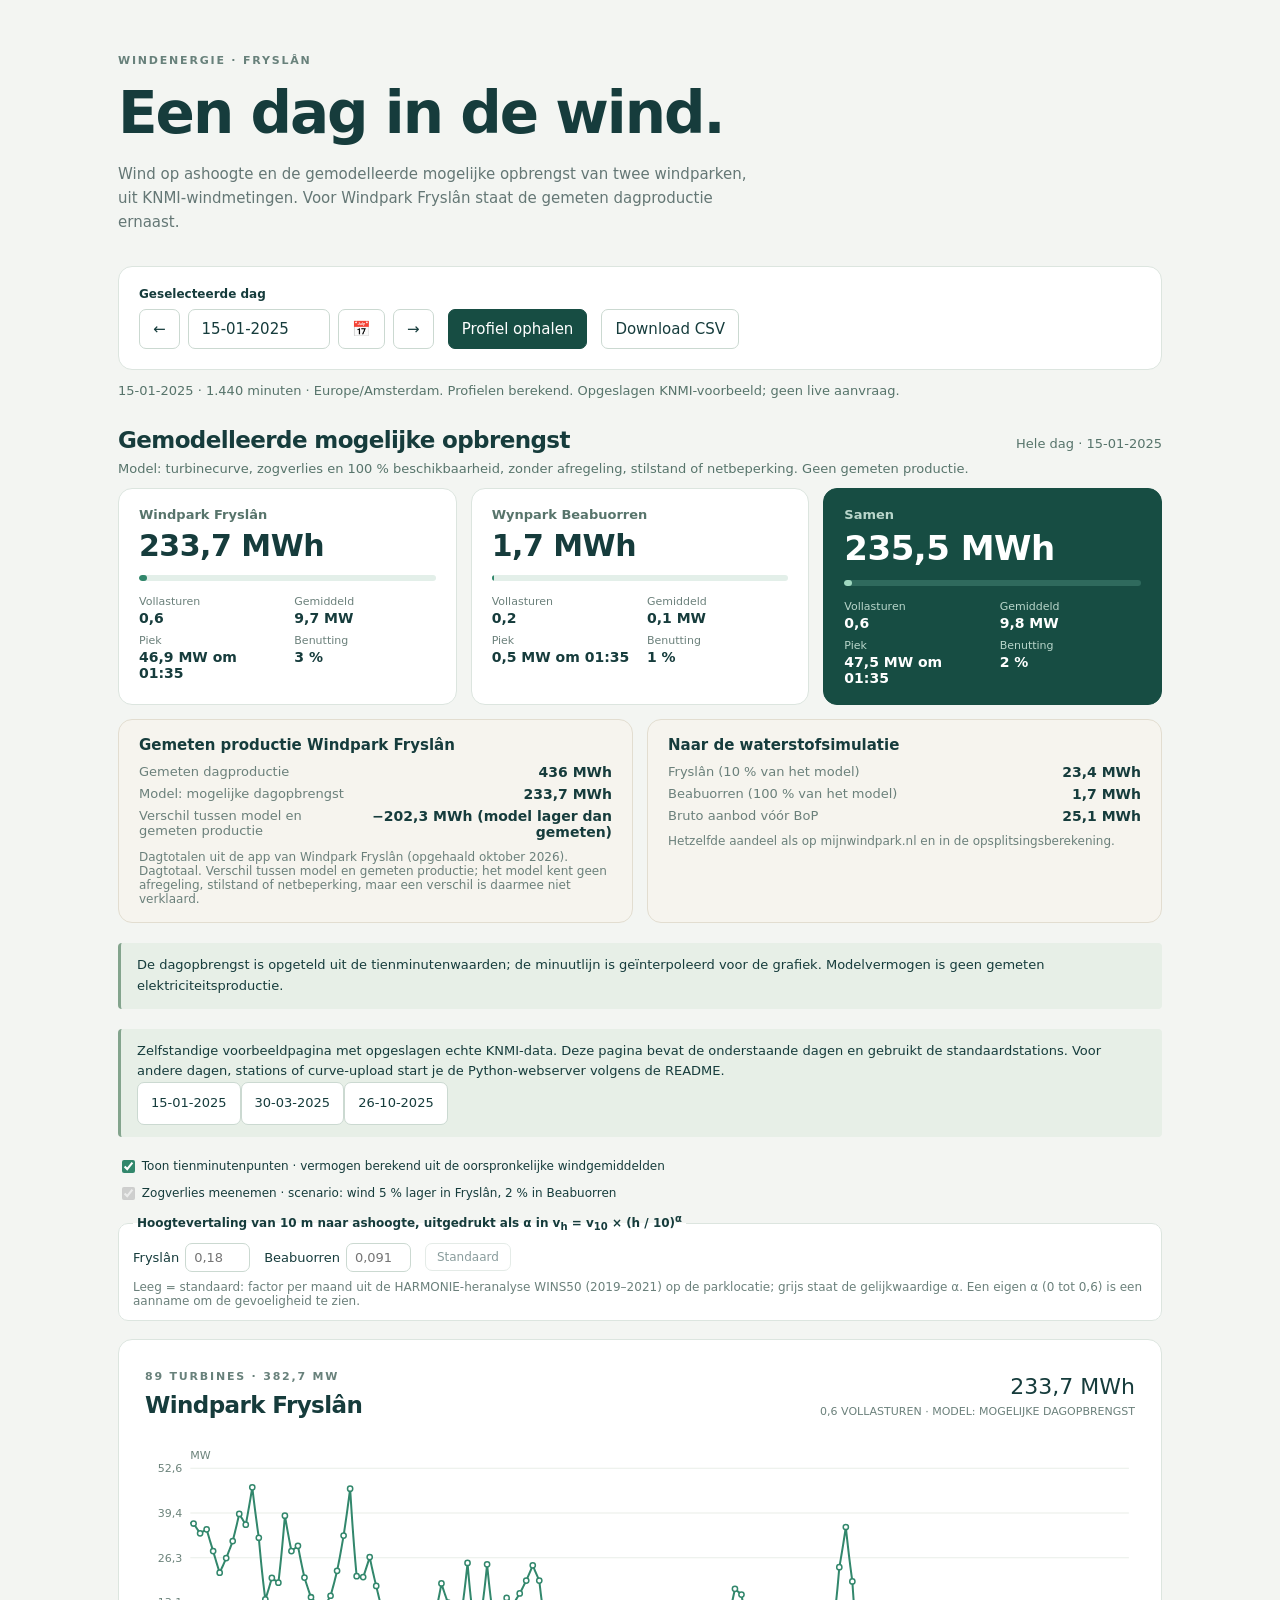
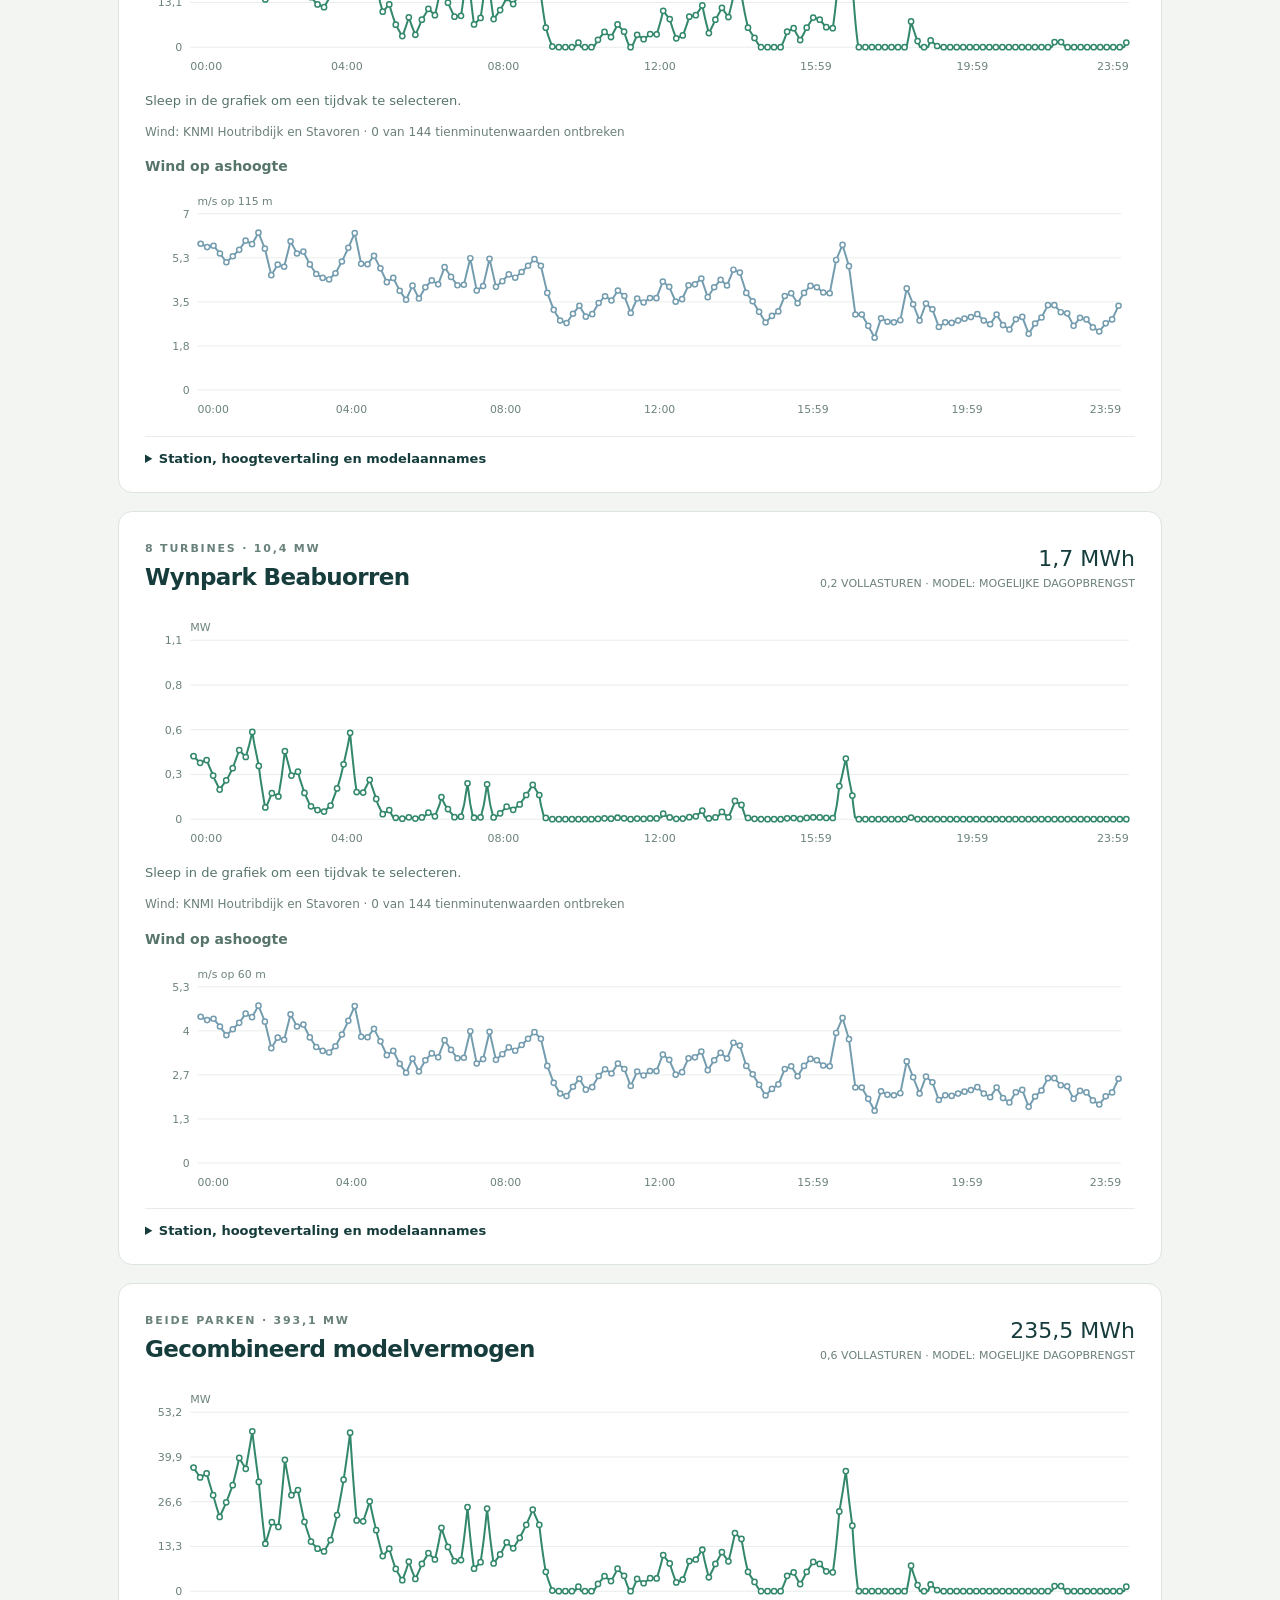
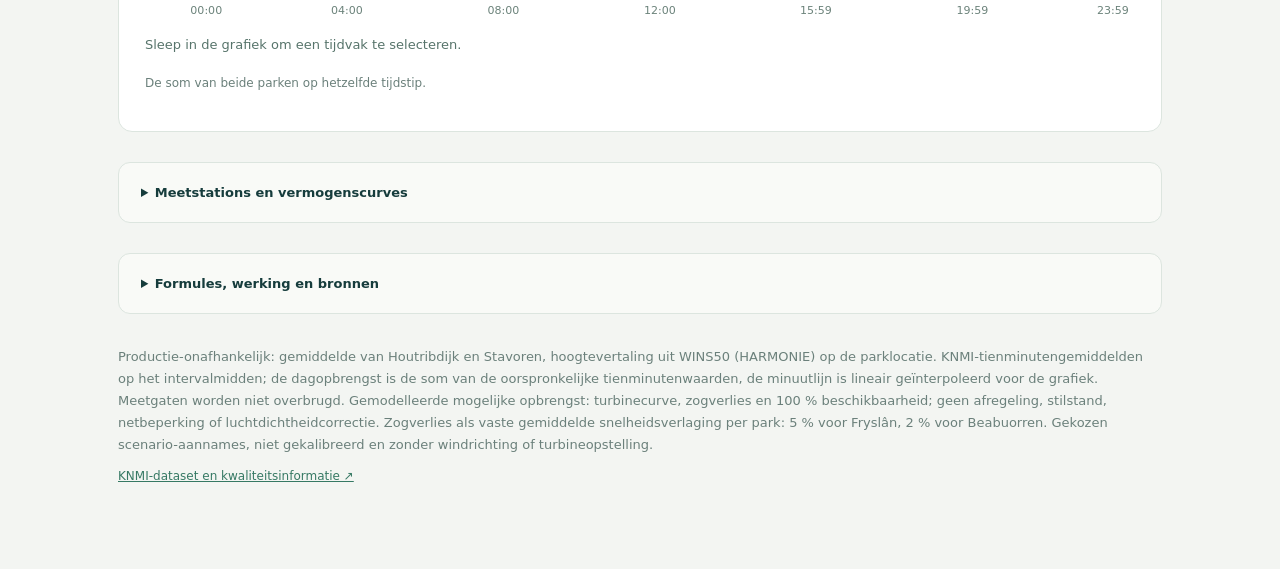
==== commit 0d360a9c: "Hoogtevertaling op volledige WINS50-reeks; vergelijkingsrapport ingevuld - WINS50 2019–2021 compleet" ====
--- a/index.html
+++ b/index.html
@@ -28,6 +28,12 @@
   font-weight: 550;
   letter-spacing: -2px;
   margin: 12px 0;
+}
+.page-link {
+  display: inline-block;
+  margin-top: 4px;
+  font-weight: 600;
+  color: inherit;
 }
 header p {
   color: #647775;
@@ -388,8 +394,62 @@
   font-size: 14px;
   font-weight: 600;
 }
+.dashboard-note {
+  margin: -4px 0 12px;
+  font-size: 13px;
+  color: #57746b;
+}
+/* Gemeten productie en aandeel voor waterstof: andere grootheden dan het model, apart getoond */
+.dashboard-extra {
+  display: grid;
+  grid-template-columns: 1fr 1fr;
+  gap: 14px;
+  margin-top: 14px;
+}
+.extra {
+  background: #f6f4ee;
+  border: 1px solid #e2ddd0;
+  border-radius: 14px;
+  padding: 16px 20px;
+  min-width: 0;
+}
+.extra h3 {
+  margin: 0 0 10px;
+  font-size: 15px;
+}
+.extra dl {
+  display: grid;
+  gap: 6px;
+  margin: 0;
+}
+.extra dl div {
+  display: flex;
+  justify-content: space-between;
+  gap: 12px;
+}
+.extra dt {
+  font-size: 13px;
+  color: #6b807b;
+}
+.extra dd {
+  margin: 0;
+  font-size: 14px;
+  font-weight: 600;
+  text-align: right;
+}
+.extra .note {
+  margin: 10px 0 0;
+  font-size: 12px;
+  color: #6b807b;
+}
+.series-title {
+  margin: 16px 0 4px;
+  font-size: 14px;
+  color: #57746b;
+}
 @media(max-width:800px) {
-  .tiles {
+  .tiles,
+  .dashboard-extra {
     grid-template-columns: 1fr;
   }
 }
@@ -445,7 +505,7 @@
     <header>
       <div class="eyebrow">WINDENERGIE · FRYSLÂN</div>
       <h1>Een dag in de wind.</h1>
-      <p>Bekijk het geschatte vermogen van twee windparken, op basis van KNMI-metingen.</p>
+      <p>Wind op ashoogte en de gemodelleerde mogelijke opbrengst van twee windparken, uit KNMI-windmetingen. Voor Windpark Fryslân staat de gemeten dagproductie ernaast.</p>
     </header>
 
     <section class="toolbar" aria-label="Datum kiezen">
@@ -456,7 +516,7 @@
           <input id="date-text" type="text" inputmode="numeric" placeholder="dd-mm-jjjj" size="10" autocomplete="off">
           <button id="calendar" type="button" aria-label="Kalender openen">📅</button>
           <!-- Verborgen ISO-datumveld: interne waarde en kalender van de browser. -->
-          <input id="date" class="picker" type="date" min="2025-01-01" value="2025-01-15" tabindex="-1" aria-hidden="true">
+          <input id="date" class="picker" type="date" min="2021-11-01" value="2025-01-15" tabindex="-1" aria-hidden="true">
           <button id="next" aria-label="Volgende dag">→</button>
         </div>
       </div>
@@ -467,9 +527,10 @@
     <p id="status" role="status" aria-live="polite">App starten… Geen verandering? Start de Python-webserver zoals beschreven in de README.</p>
     <section class="dashboard" id="dashboard" aria-label="Productieoverzicht">
       <div class="dashboard-head">
-        <h2>Geschatte productie</h2>
+        <h2>Gemodelleerde mogelijke opbrengst</h2>
         <span id="dashboard-period"></span>
       </div>
+      <p class="dashboard-note">Model: turbinecurve, zogverlies en 100 % beschikbaarheid, zonder afregeling, stilstand of netbeperking. Geen gemeten productie.</p>
       <div class="tiles">
         <article class="tile" data-park="fryslan">
           <div class="tile-label">Windpark Fryslân</div>
@@ -505,9 +566,29 @@
           </dl>
         </article>
       </div>
+      <div class="dashboard-extra">
+        <article class="extra" id="measured">
+          <h3>Gemeten productie Windpark Fryslân</h3>
+          <dl>
+            <div><dt>Gemeten dagproductie</dt><dd data-fact="measured">—</dd></div>
+            <div><dt>Model: mogelijke dagopbrengst</dt><dd data-fact="model">—</dd></div>
+            <div><dt>Verschil tussen model en gemeten productie</dt><dd data-fact="difference">—</dd></div>
+          </dl>
+          <p class="note" data-fact="note">Dagtotalen 2022–2025 uit de app van Windpark Fryslân.</p>
+        </article>
+        <article class="extra" id="hydrogen">
+          <h3>Naar de waterstofsimulatie</h3>
+          <dl>
+            <div><dt>Fryslân (10 % van het model)</dt><dd data-fact="fryslan">—</dd></div>
+            <div><dt>Beabuorren (100 % van het model)</dt><dd data-fact="beabuorren">—</dd></div>
+            <div><dt>Bruto aanbod vóór BoP</dt><dd data-fact="total">—</dd></div>
+          </dl>
+          <p class="note">Hetzelfde aandeel als op mijnwindpark.nl en in de opsplitsingsberekening.</p>
+        </article>
+      </div>
     </section>
     <noscript>Schakel JavaScript in om de KNMI-data en grafieken te laden.</noscript>
-    <aside class="notice">Minuutwaarden zijn schattingen uit tienminutengemiddelden. Dit is geen gemeten elektriciteitsproductie.</aside>
+    <aside class="notice">De dagopbrengst is opgeteld uit de tienminutenwaarden; de minuutlijn is geïnterpoleerd voor de grafiek. Modelvermogen is geen gemeten elektriciteitsproductie.</aside>
     <aside class="notice" id="preview-notice" hidden>
       Zelfstandige voorbeeldpagina met opgeslagen echte KNMI-data. Deze pagina bevat de onderstaande dagen en gebruikt
       de standaardstations. Voor andere dagen, stations of curve-upload start je de Python-webserver volgens de README.
@@ -517,11 +598,11 @@
     <label class="point-toggle"><input type="checkbox" id="show-points" checked> Toon tienminutenpunten · vermogen berekend uit de oorspronkelijke windgemiddelden</label>
     <label class="point-toggle"><input type="checkbox" id="wake" checked> Zogverlies meenemen · scenario: wind 5 % lager in Fryslân, 2 % in Beabuorren</label>
     <fieldset class="alpha-controls">
-      <legend>Hoogte-exponent α in v<sub>h</sub> = v<sub>10</sub> × (h / 10)<sup>α</sup></legend>
+      <legend>Hoogtevertaling van 10 m naar ashoogte, uitgedrukt als α in v<sub>h</sub> = v<sub>10</sub> × (h / 10)<sup>α</sup></legend>
       <label>Fryslân <input id="alpha-fryslan" type="text" inputmode="decimal" size="5" autocomplete="off"></label>
       <label>Beabuorren <input id="alpha-beabuorren" type="text" inputmode="decimal" size="5" autocomplete="off"></label>
       <button id="alpha-reset" type="button">Standaard</button>
-      <small>Leeg = standaard (Fryslân per seizoen, Beabuorren 0,20); toegestaan 0 tot 0,6. Hoger α geeft meer wind op ashoogte.</small>
+      <small>Leeg = standaard: factor per maand uit de HARMONIE-heranalyse WINS50 (2019–2021) op de parklocatie; grijs staat de gelijkwaardige α. Een eigen α (0 tot 0,6) is een aanname om de gevoeligheid te zien.</small>
     </fieldset>
     <div id="charts">
       <section class="card" id="fryslan">
@@ -532,9 +613,10 @@
         <div class="plot"></div>
         <div class="range"><span></span><button type="button" hidden>Wis selectie</button></div>
         <div class="source"></div>
+        <h3 class="series-title">Wind op ashoogte</h3>
+        <div class="windplot"></div>
         <details>
-          <summary>Wind en modelaannames</summary>
-          <div class="windplot"></div>
+          <summary>Station, hoogtevertaling en modelaannames</summary>
           <p class="assumptions"></p>
           <p class="curve-source"></p>
         </details>
@@ -547,16 +629,17 @@
         <div class="plot"></div>
         <div class="range"><span></span><button type="button" hidden>Wis selectie</button></div>
         <div class="source"></div>
+        <h3 class="series-title">Wind op ashoogte</h3>
+        <div class="windplot"></div>
         <details>
-          <summary>Wind en modelaannames</summary>
-          <div class="windplot"></div>
+          <summary>Station, hoogtevertaling en modelaannames</summary>
           <p class="assumptions"></p>
           <p class="curve-source"></p>
         </details>
       </section>
       <section class="card" id="combined">
         <div class="card-head">
-          <div><span class="eyebrow">BEIDE PARKEN · 393,1 MW</span><h2>Gecombineerd vermogen</h2></div>
+          <div><span class="eyebrow">BEIDE PARKEN · 393,1 MW</span><h2>Gecombineerd modelvermogen</h2></div>
           <div class="energy">—</div>
         </div>
         <div class="plot"></div>
@@ -567,7 +650,7 @@
 
     <details class="settings">
       <summary>Meetstations en vermogenscurves</summary>
-      <p>Meetstations liggen buiten de parken. De standaardkeuze gebruikt Houtribdijk voor het IJsselmeer (geijkt op productiedagen) en Stavoren, het dichtstbijzijnde station, voor Beabuorren. Je kunt per park een ander station kiezen.</p>
+      <p>Meetstations liggen buiten de parken. Standaard krijgen beide parken per tien minuten het gemiddelde van de twee KNMI-stations op het IJsselmeer: Houtribdijk (midden in het meer) en Stavoren (aan de Friese kust, 13 km van Windpark Fryslân). Ontbreekt één van beide, dan blijft dat moment leeg. Die keuze volgt uit de ligging en uit een vergelijking met de HARMONIE-heranalyse WINS50 op de parklocaties, niet uit productiecijfers. Kies je hier één ander station, dan geldt alleen dat station, met zijn eigen WINS50-factor als die bekend is.</p>
       <div class="settings-grid">
         <div>
           <label for="station-fryslan">KNMI-station voor Fryslân</label>
@@ -589,21 +672,21 @@
     <details class="settings" id="formulas">
       <summary>Formules, werking en bronnen</summary>
       <h3>1. Van KNMI-wind naar wind op ashoogte</h3>
-      <div class="formula">v<sub>h</sub> = v<sub>10</sub> × (h / 10)<sup>α</sup></div>
-      <p>v<sub>10</sub> is de KNMI-windsnelheid op 10 meter in m/s; h is de ashoogte in meters. α beschrijft hoe snel de wind met de hoogte toeneemt. Fryslân gebruikt h = 115 m en een seizoensexponent α = 0,115 + 0,065 × cos(2π(n − 1)/365), met n het dagnummer: 0,18 in de winter, 0,05 in de zomer. Beabuorren gebruikt h = 60 m en α = 0,20. De Fryslân-exponent is geijkt op tien productiedagen uit 2025 en 2026; geen van beide is een lokale meting. Deze omzetting beïnvloedt de omvang van de vermogensschommelingen.</p>
-      <p><a href="https://en.wikipedia.org/wiki/Wind_profile_power_law" target="_blank" rel="noopener">Achtergrond: wind profile power law</a> beschrijft de formule en de afhankelijkheid van terrein en atmosferische stabiliteit. De bron noemt ongeveer 0,11 boven water in neutrale lucht; in stabiele winterlucht is de toename met de hoogte groter. Met 0,10 schatte het model de Fryslân-productie tot factor 2,7 te laag. 0,20 voor land is onze modelkeuze en niet specifiek voor Beabuorren vastgesteld.</p>
+      <div class="formula">v<sub>h</sub> = F<sub>maand</sub> × v<sub>10</sub>, &nbsp; F = Σ v<sub>h</sub>(WINS50, parklocatie) / Σ v<sub>10</sub>(stations)</div>
+      <p>v<sub>10</sub> is de KNMI-windsnelheid ff (representatief voor 10 m), het gemiddelde van Houtribdijk en Stavoren. F is per park en per kalendermaand afgeleid uit de <a href="https://dataplatform.knmi.nl/dataset/wins50-ctl-nl-daily-3d-2" target="_blank" rel="noopener">KNMI-heranalyse WINS50</a> (HARMONIE-AROME, 2,5 km, run zonder windparken, 2019–2021): de modelwind op ashoogte op de parklocatie gedeeld door de gemeten stationswind op dezelfde uren. Voor 115 m wordt tussen de modelniveaus 100 en 120 m geïnterpoleerd; Beabuorren gebruikt het niveau 60 m. F bevat zo de toename met de hoogte én het verschil tussen de stations en de parklocatie. Ter vergelijking staat F ook als exponent α vanaf 10 m in het invulveld.</p>
+      <p><strong>Productiecijfers zijn niet gebruikt.</strong> De oude seizoensexponent (0,18 winter, 0,05 zomer) was op productie van Windpark Fryslân afgesteld en blijft alleen beschikbaar om te vergelijken. WINS50 is een model, geen meting op ashoogte; zonder onafhankelijke meting blijft F een aanname. De gevoeligheid daarvoor staat in <code>docs/vergelijking.md</code>.</p>
       <h3>2. Fryslân: benaderd vermogen per turbine</h3>
       <p>Hier is v de geschatte wind op ashoogte, niet de ruwe KNMI-wind op 10 meter.</p>
       <div class="formula">P(v) = 0 kW bij v &lt; 3 m/s<br>P(v) = 4.300 × (v³ − 3³) / (11,5³ − 3³) kW bij 3 ≤ v &lt; 11,5<br>P(v) = 4.300 kW bij 11,5 ≤ v ≤ 25<br>P(v) = 0 kW bij v &gt; 25</div>
       <p>Door 3³ af te trekken begint de aanloop bij nul. Delen door (11,5³ − 3³) zorgt dat de verhouding bij 11,5 m/s precies één wordt: de turbine bereikt dan 4.300 kW. De derde macht maakt dat kleine windveranderingen in het aanloopgebied grotere vermogensveranderingen kunnen geven. Op het plateau neemt het vermogen niet verder toe. Het plotseling uitschakelen boven 25 m/s is een vereenvoudiging; stormregeling en herstartvertraging zijn niet gemodelleerd.</p>
       <p><a href="https://windexchange.energy.gov/small-wind-guidebook" target="_blank" rel="noopener">U.S. Department of Energy: Small Wind Guidebook</a> legt het verband P = ½ × C<sub>p</sub> × ρ × A × v³ uit. Dat ondersteunt de kubische achtergrond, maar bewijst onze genormaliseerde curve niet. C<sub>p</sub> is de omzettingsefficiëntie, ρ de luchtdichtheid en A het rotoroppervlak; die behandelen we niet afzonderlijk in dit eenvoudige model.</p>
-      <p><strong>3, 11,5 en 25 m/s zijn de afgesproken scenario-aannames.</strong> Er is geen gecontroleerde fabrikantbron gevonden die deze grenzen voor de 4,3 MW-uitvoering bevestigt. Het nominale vermogen en het aantal turbines zijn gepubliceerd door <a href="https://www.windparkfryslan.nl/onderwerpen/windturbines/" target="_blank" rel="noopener">Windpark Fryslân</a>. De <a href="https://www.windparkfryslan.nl/wp-content/uploads/2020/05/Factsheet-Windpark-Fryslan.pdf" target="_blank" rel="noopener">factsheet</a> geeft 180 m tiphoogte en 130 m rotordiameter; daaruit volgt h ≈ 180 − 130/2 = 115 m.</p>
+      <p><strong>3, 11,5 en 25 m/s zijn de afgesproken scenario-aannames.</strong> Er is geen gecontroleerde fabrikantbron gevonden die deze grenzen voor de 4,3 MW-uitvoering bevestigt. Het nominale vermogen en het aantal turbines zijn gepubliceerd door <a href="https://www.windparkfryslan.nl/onderwerpen/windturbines/" target="_blank" rel="noopener">Windpark Fryslân</a>. Windpark Fryslân noemt een <a href="https://www.windparkfryslan.nl/onderwerpen/windturbines/" target="_blank" rel="noopener">hoogte boven water van 180 m</a> en de <a href="https://www.windparkfryslan.nl/wp-content/uploads/2020/05/Factsheet-Windpark-Fryslan.pdf" target="_blank" rel="noopener">factsheet</a> 130 m rotordiameter; daaruit volgt h ≈ 180 − 130/2 = 115 m boven water. Het inpassingsplan meet hoogtes vanaf NAP; het IJsselmeerpeil ligt 0,2 tot 0,4 m onder NAP. Een persbericht uit 2018 noemde 109 m ashoogte; dat zit in de gevoeligheidsanalyse.</p>
       <h3>3. Beabuorren: tussen gepubliceerde curvepunten</h3>
       <div class="formula">P(v) = P₀ + (P₁ − P₀) × (v − v₀) / (v₁ − v₀)</div>
       <p>We zoeken de twee omliggende curvepunten (v₀, P₀) en (v₁, P₁) en rekenen lineair tussen hun vermogens. Bron: <a href="https://en.wind-turbine-models.com/turbines/1457-siemens-swt-1-3-62" target="_blank" rel="noopener">Siemens SWT-1.3-62 in Wind-Turbine-Models</a>. Dit is een secundaire curve; referentieluchtdichtheid en certificering zijn onbekend. In dit model is vermogen nul vanaf 25 m/s. <a href="https://rengineers.eu/nieuw/wynpark-beaborren-25-jaar/" target="_blank" rel="noopener">Rengineers</a> bevestigt acht turbines en 10,4 MW. De aangenomen ashoogte van 60 m komt uit <a href="https://tsjerkwert.nl/start-opschaling-van-het-wynpark/" target="_blank" rel="noopener">lokaal nieuws uit 2007</a> en is nog niet voor alle acht turbines bevestigd.</p>
       <h3>4. Parkvermogen, som en dagopbrengst</h3>
-      <div class="formula">P<sub>park</sub> [MW] = aantal turbines × P<sub>turbine</sub> [kW] / 1.000<br>P<sub>samen</sub>(t) = P<sub>Fryslân</sub>(t) + P<sub>Beabuorren</sub>(t)<br>E<sub>dag</sub> [MWh] ≈ Σ P<sub>minuut</sub> [MW] / 60</div>
-      <p>We vermenigvuldigen met 89 turbines voor Fryslân en 8 voor Beabuorren. Elke minuut duurt 1/60 uur. Meetgaten blijven leeg en maken de volledige dagopbrengst onbekend. Zogverlies is benaderd (zie 5); onderhoud, afregeling en verschillen tussen turbines zijn niet meegenomen.</p>
+      <div class="formula">P<sub>park</sub> [MW] = aantal turbines × P<sub>turbine</sub> [kW] / 1.000<br>P<sub>samen</sub>(t) = P<sub>Fryslân</sub>(t) + P<sub>Beabuorren</sub>(t)<br>E<sub>dag</sub> [MWh] = Σ P<sub>tien minuten</sub> [MW] / 6</div>
+      <p>We vermenigvuldigen met 89 turbines voor Fryslân en 8 voor Beabuorren. De dagopbrengst telt de 144 oorspronkelijke tienminutenwaarden van de Nederlandse kalenderdag op (138 of 150 bij de klokwissel), elk 1/6 uur. Meetgaten blijven leeg en maken de volledige dagopbrengst onbekend. Dit is de <strong>gemodelleerde mogelijke opbrengst</strong>: zogverlies is benaderd (zie 5), beschikbaarheid is 100 %, en onderhoud, afregeling, netbeperkingen en verschillen tussen turbines zijn niet meegenomen. De gemeten dagproductie van Windpark Fryslân staat er apart naast; het verschil heet verschil tussen model en gemeten productie en krijgt geen oorzaak toegeschreven.</p>
       <h3>5. Zogverlies</h3>
       <div class="formula">v<sub>eff</sub> = v<sub>h</sub> × (1 − d)<br>P<sub>turbine</sub> = P(v<sub>eff</sub>) als P(v<sub>h</sub>) &gt; 0, anders 0</div>
       <p>Turbines achter andere turbines vangen tragere, turbulentere wind. We benaderen dat met één gemiddelde snelheidsverlaging d per park: 5 % voor de 89 dicht opeengeplaatste turbines van Fryslân, 2 % voor de 8 turbines van Beabuorren. Door de vermogenscurve is het verlies vanzelf het grootst in de aanloop (3–11,5 m/s) en klein of nul bij harde wind, wanneer ook de trage wind nog boven nominaal ligt. In- en uitschakelen volgt de ongestoorde wind.</p>
@@ -618,7 +701,7 @@
       <a href="https://dataplatform.knmi.nl/dataset/10-minute-in-situ-meteorological-observations-1-0" target="_blank" rel="noopener">KNMI-dataset en kwaliteitsinformatie ↗</a>
     </footer>
   </main>
-<script>window.WINDPROFIEL_PREVIEW={"profiles": {"2025-01-15": {"date": "2025-01-15", "timezone": "Europe/Amsterdam", "minutes": 1440, "wake": true, "timestamps": ["2025-01-15T00:00:00+01:00", "2025-01-15T00:01:00+01:00", "2025-01-15T00:02:00+01:00", "2025-01-15T00:03:00+01:00", "2025-01-15T00:04:00+01:00", "2025-01-15T00:05:00+01:00", "2025-01-15T00:06:00+01:00", "2025-01-15T00:07:00+01:00", "2025-01-15T00:08:00+01:00", "2025-01-15T00:09:00+01:00", "2025-01-15T00:10:00+01:00", "2025-01-15T00:11:00+01:00", "2025-01-15T00:12:00+01:00", "2025-01-15T00:13:00+01:00", "2025-01-15T00:14:00+01:00", "2025-01-15T00:15:00+01:00", "2025-01-15T00:16:00+01:00", "2025-01-15T00:17:00+01:00", "2025-01-15T00:18:00+01:00", "2025-01-15T00:19:00+01:00", "2025-01-15T00:20:00+01:00", "2025-01-15T00:21:00+01:00", "2025-01-15T00:22:00+01:00", "2025-01-15T00:23:00+01:00", "2025-01-15T00:24:00+01:00", "2025-01-15T00:25:00+01:00", "2025-01-15T00:26:00+01:00", "2025-01-15T00:27:00+01:00", "2025-01-15T00:28:00+01:00", "2025-01-15T00:29:00+01:00", "2025-01-15T00:30:00+01:00", "2025-01-15T00:31:00+01:00", "2025-01-15T00:32:00+01:00", "2025-01-15T00:33:00+01:00", "2025-01-15T00:34:00+01:00", "2025-01-15T00:35:00+01:00", "2025-01-15T00:36:00+01:00", "2025-01-15T00:37:00+01:00", "2025-01-15T00:38:00+01:00", "2025-01-15T00:39:00+01:00", "2025-01-15T00:40:00+01:00", "2025-01-15T00:41:00+01:00", "2025-01-15T00:42:00+01:00", "2025-01-15T00:43:00+01:00", "2025-01-15T00:44:00+01:00", "2025-01-15T00:45:00+01:00", "2025-01-15T00:46:00+01:00", "2025-01-15T00:47:00+01:00", "2025-01-15T00:48:00+01:00", "2025-01-15T00:49:00+01:00", "2025-01-15T00:50:00+01:00", "2025-01-15T00:51:00+01:00", "2025-01-15T00:52:00+01:00", "2025-01-15T00:53:00+01:00", "2025-01-15T00:54:00+01:00", "2025-01-15T00:55:00+01:00", "2025-01-15T00:56:00+01:00", "2025-01-15T00:57:00+01:00", "2025-01-15T00:58:00+01:00", "2025-01-15T00:59:00+01:00", "2025-01-15T01:00:00+01:00", "2025-01-15T01:01:00+01:00", "2025-01-15T01:02:00+01:00", "2025-01-15T01:03:00+01:00", "2025-01-15T01:04:00+01:00", "2025-01-15T01:05:00+01:00", "2025-01-15T01:06:00+01:00", "2025-01-15T01:07:00+01:00", "2025-01-15T01:08:00+01:00", "2025-01-15T01:09:00+01:00", "2025-01-15T01:10:00+01:00", "2025-01-15T01:11:00+01:00", "2025-01-15T01:12:00+01:00", "2025-01-15T01:13:00+01:00", "2025-01-15T01:14:00+01:00", "2025-01-15T01:15:00+01:00", "2025-01-15T01:16:00+01:00", "2025-01-15T01:17:00+01:00", "2025-01-15T01:18:00+01:00", "2025-01-15T01:19:00+01:00", "2025-01-15T01:20:00+01:00", "2025-01-15T01:21:00+01:00", "2025-01-15T01:22:00+01:00", "2025-01-15T01:23:00+01:00", "2025-01-15T01:24:00+01:00", "2025-01-15T01:25:00+01:00", "2025-01-15T01:26:00+01:00", "2025-01-15T01:27:00+01:00", "2025-01-15T01:28:00+01:00", "2025-01-15T01:29:00+01:00", "2025-01-15T01:30:00+01:00", "2025-01-15T01:31:00+01:00", "2025-01-15T01:32:00+01:00", "2025-01-15T01:33:00+01:00", "2025-01-15T01:34:00+01:00", "2025-01-15T01:35:00+01:00", "2025-01-15T01:36:00+01:00", "2025-01-15T01:37:00+01:00", "2025-01-15T01:38:00+01:00", "2025-01-15T01:39:00+01:00", "2025-01-15T01:40:00+01:00", "2025-01-15T01:41:00+01:00", "2025-01-15T01:42:00+01:00", "2025-01-15T01:43:00+01:00", "2025-01-15T01:44:00+01:00", "2025-01-15T01:45:00+01:00", "2025-01-15T01:46:00+01:00", "2025-01-15T01:47:00+01:00", "2025-01-15T01:48:00+01:00", "2025-01-15T01:49:00+01:00", "2025-01-15T01:50:00+01:00", "2025-01-15T01:51:00+01:00", "2025-01-15T01:52:00+01:00", "2025-01-15T01:53:00+01:00", "2025-01-15T01:54:00+01:00", "2025-01-15T01:55:00+01:00", "2025-01-15T01:56:00+01:00", "2025-01-15T01:57:00+01:00", "2025-01-15T01:58:00+01:00", "2025-01-15T01:59:00+01:00", "2025-01-15T02:00:00+01:00", "2025-01-15T02:01:00+01:00", "2025-01-15T02:02:00+01:00", "2025-01-15T02:03:00+01:00", "2025-01-15T02:04:00+01:00", "2025-01-15T02:05:00+01:00", "2025-01-15T02:06:00+01:00", "2025-01-15T02:07:00+01:00", "2025-01-15T02:08:00+01:00", "2025-01-15T02:09:00+01:00", "2025-01-15T02:10:00+01:00", "2025-01-15T02:11:00+01:00", "2025-01-15T02:12:00+01:00", "2025-01-15T02:13:00+01:00", "2025-01-15T02:14:00+01:00", "2025-01-15T02:15:00+01:00", "2025-01-15T02:16:00+01:00", "2025-01-15T02:17:00+01:00", "2025-01-15T02:18:00+01:00", "2025-01-15T02:19:00+01:00", "2025-01-15T02:20:00+01:00", "2025-01-15T02:21:00+01:00", "2025-01-15T02:22:00+01:00", "2025-01-15T02:23:00+01:00", "2025-01-15T02:24:00+01:00", "2025-01-15T02:25:00+01:00", "2025-01-15T02:26:00+01:00", "2025-01-15T02:27:00+01:00", "2025-01-15T02:28:00+01:00", "2025-01-15T02:29:00+01:00", "2025-01-15T02:30:00+01:00", "2025-01-15T02:31:00+01:00", "2025-01-15T02:32:00+01:00", "2025-01-15T02:33:00+01:00", "2025-01-15T02:34:00+01:00", "2025-01-15T02:35:00+01:00", "2025-01-15T02:36:00+01:00", "2025-01-15T02:37:00+01:00", "2025-01-15T02:38:00+01:00", "2025-01-15T02:39:00+01:00", "2025-01-15T02:40:00+01:00", "2025-01-15T02:41:00+01:00", "2025-01-15T02:42:00+01:00", "2025-01-15T02:43:00+01:00", "2025-01-15T02:44:00+01:00", "2025-01-15T02:45:00+01:00", "2025-01-15T02:46:00+01:00", "2025-01-15T02:47:00+01:00", "2025-01-15T02:48:00+01:00", "2025-01-15T02:49:00+01:00", "2025-01-15T02:50:00+01:00", "2025-01-15T02:51:00+01:00", "2025-01-15T02:52:00+01:00", "2025-01-15T02:53:00+01:00", "2025-01-15T02:54:00+01:00", "2025-01-15T02:55:00+01:00", "2025-01-15T02:56:00+01:00", "2025-01-15T02:57:00+01:00", "2025-01-15T02:58:00+01:00", "2025-01-15T02:59:00+01:00", "2025-01-15T03:00:00+01:00", "2025-01-15T03:01:00+01:00", "2025-01-15T03:02:00+01:00", "2025-01-15T03:03:00+01:00", "2025-01-15T03:04:00+01:00", "2025-01-15T03:05:00+01:00", "2025-01-15T03:06:00+01:00", "2025-01-15T03:07:00+01:00", "2025-01-15T03:08:00+01:00", "2025-01-15T03:09:00+01:00", "2025-01-15T03:10:00+01:00", "2025-01-15T03:11:00+01:00", "2025-01-15T03:12:00+01:00", "2025-01-15T03:13:00+01:00", "2025-01-15T03:14:00+01:00", "2025-01-15T03:15:00+01:00", "2025-01-15T03:16:00+01:00", "2025-01-15T03:17:00+01:00", "2025-01-15T03:18:00+01:00", "2025-01-15T03:19:00+01:00", "2025-01-15T03:20:00+01:00", "2025-01-15T03:21:00+01:00", "2025-01-15T03:22:00+01:00", "2025-01-15T03:23:00+01:00", "2025-01-15T03:24:00+01:00", "2025-01-15T03:25:00+01:00", "2025-01-15T03:26:00+01:00", "2025-01-15T03:27:00+01:00", "2025-01-15T03:28:00+01:00", "2025-01-15T03:29:00+01:00", "2025-01-15T03:30:00+01:00", "2025-01-15T03:31:00+01:00", "2025-01-15T03:32:00+01:00", "2025-01-15T03:33:00+01:00", "2025-01-15T03:34:00+01:00", "2025-01-15T03:35:00+01:00", "2025-01-15T03:36:00+01:00", "2025-01-15T03:37:00+01:00", "2025-01-15T03:38:00+01:00", "2025-01-15T03:39:00+01:00", "2025-01-15T03:40:00+01:00", "2025-01-15T03:41:00+01:00", "2025-01-15T03:42:00+01:00", "2025-01-15T03:43:00+01:00", "2025-01-15T03:44:00+01:00", "2025-01-15T03:45:00+01:00", "2025-01-15T03:46:00+01:00", "2025-01-15T03:47:00+01:00", "2025-01-15T03:48:00+01:00", "2025-01-15T03:49:00+01:00", "2025-01-15T03:50:00+01:00", "2025-01-15T03:51:00+01:00", "2025-01-15T03:52:00+01:00", "2025-01-15T03:53:00+01:00", "2025-01-15T03:54:00+01:00", "2025-01-15T03:55:00+01:00", "2025-01-15T03:56:00+01:00", "2025-01-15T03:57:00+01:00", "2025-01-15T03:58:00+01:00", "2025-01-15T03:59:00+01:00", "2025-01-15T04:00:00+01:00", "2025-01-15T04:01:00+01:00", "2025-01-15T04:02:00+01:00", "2025-01-15T04:03:00+01:00", "2025-01-15T04:04:00+01:00", "2025-01-15T04:05:00+01:00", "2025-01-15T04:06:00+01:00", "2025-01-15T04:07:00+01:00", "2025-01-15T04:08:00+01:00", "2025-01-15T04:09:00+01:00", "2025-01-15T04:10:00+01:00", "2025-01-15T04:11:00+01:00", "2025-01-15T04:12:00+01:00", "2025-01-15T04:13:00+01:00", "2025-01-15T04:14:00+01:00", "2025-01-15T04:15:00+01:00", "2025-01-15T04:16:00+01:00", "2025-01-15T04:17:00+01:00", "2025-01-15T04:18:00+01:00", "2025-01-15T04:19:00+01:00", "2025-01-15T04:20:00+01:00", "2025-01-15T04:21:00+01:00", "2025-01-15T04:22:00+01:00", "2025-01-15T04:23:00+01:00", "2025-01-15T04:24:00+01:00", "2025-01-15T04:25:00+01:00", "2025-01-15T04:26:00+01:00", "2025-01-15T04:27:00+01:00", "2025-01-15T04:28:00+01:00", "2025-01-15T04:29:00+01:00", "2025-01-15T04:30:00+01:00", "2025-01-15T04:31:00+01:00", "2025-01-15T04:32:00+01:00", "2025-01-15T04:33:00+01:00", "2025-01-15T04:34:00+01:00", "2025-01-15T04:35:00+01:00", "2025-01-15T04:36:00+01:00", "2025-01-15T04:37:00+01:00", "2025-01-15T04:38:00+01:00", "2025-01-15T04:39:00+01:00", "2025-01-15T04:40:00+01:00", "2025-01-15T04:41:00+01:00", "2025-01-15T04:42:00+01:00", "2025-01-15T04:43:00+01:00", "2025-01-15T04:44:00+01:00", "2025-01-15T04:45:00+01:00", "2025-01-15T04:46:00+01:00", "2025-01-15T04:47:00+01:00", "2025-01-15T04:48:00+01:00", "2025-01-15T04:49:00+01:00", "2025-01-15T04:50:00+01:00", "2025-01-15T04:51:00+01:00", "2025-01-15T04:52:00+01:00", "2025-01-15T04:53:00+01:00", "2025-01-15T04:54:00+01:00", "2025-01-15T04:55:00+01:00", "2025-01-15T04:56:00+01:00", "2025-01-15T04:57:00+01:00", "2025-01-15T04:58:00+01:00", "2025-01-15T04:59:00+01:00", "2025-01-15T05:00:00+01:00", "2025-01-15T05:01:00+01:00", "2025-01-15T05:02:00+01:00", "2025-01-15T05:03:00+01:00", "2025-01-15T05:04:00+01:00", "2025-01-15T05:05:00+01:00", "2025-01-15T05:06:00+01:00", "2025-01-15T05:07:00+01:00", "2025-01-15T05:08:00+01:00", "2025-01-15T05:09:00+01:00", "2025-01-15T05:10:00+01:00", "2025-01-15T05:11:00+01:00", "2025-01-15T05:12:00+01:00", "2025-01-15T05:13:00+01:00", "2025-01-15T05:14:00+01:00", "2025-01-15T05:15:00+01:00", "2025-01-15T05:16:00+01:00", "2025-01-15T05:17:00+01:00", "2025-01-15T05:18:00+01:00", "2025-01-15T05:19:00+01:00", "2025-01-15T05:20:00+01:00", "2025-01-15T05:21:00+01:00", "2025-01-15T05:22:00+01:00", "2025-01-15T05:23:00+01:00", "2025-01-15T05:24:00+01:00", "2025-01-15T05:25:00+01:00", "2025-01-15T05:26:00+01:00", "2025-01-15T05:27:00+01:00", "2025-01-15T05:28:00+01:00", "2025-01-15T05:29:00+01:00", "2025-01-15T05:30:00+01:00", "2025-01-15T05:31:00+01:00", "2025-01-15T05:32:00+01:00", "2025-01-15T05:33:00+01:00", "2025-01-15T05:34:00+01:00", "2025-01-15T05:35:00+01:00", "2025-01-15T05:36:00+01:00", "2025-01-15T05:37:00+01:00", "2025-01-15T05:38:00+01:00", "2025-01-15T05:39:00+01:00", "2025-01-15T05:40:00+01:00", "2025-01-15T05:41:00+01:00", "2025-01-15T05:42:00+01:00", "2025-01-15T05:43:00+01:00", "2025-01-15T05:44:00+01:00", "2025-01-15T05:45:00+01:00", "2025-01-15T05:46:00+01:00", "2025-01-15T05:47:00+01:00", "2025-01-15T05:48:00+01:00", "2025-01-15T05:49:00+01:00", "2025-01-15T05:50:00+01:00", "2025-01-15T05:51:00+01:00", "2025-01-15T05:52:00+01:00", "2025-01-15T05:53:00+01:00", "2025-01-15T05:54:00+01:00", "2025-01-15T05:55:00+01:00", "2025-01-15T05:56:00+01:00", "2025-01-15T05:57:00+01:00", "2025-01-15T05:58:00+01:00", "2025-01-15T05:59:00+01:00", "2025-01-15T06:00:00+01:00", "2025-01-15T06:01:00+01:00", "2025-01-15T06:02:00+01:00", "2025-01-15T06:03:00+01:00", "2025-01-15T06:04:00+01:00", "2025-01-15T06:05:00+01:00", "2025-01-15T06:06:00+01:00", "2025-01-15T06:07:00+01:00", "2025-01-15T06:08:00+01:00", "2025-01-15T06:09:00+01:00", "2025-01-15T06:10:00+01:00", "2025-01-15T06:11:00+01:00", "2025-01-15T06:12:00+01:00", "2025-01-15T06:13:00+01:00", "2025-01-15T06:14:00+01:00", "2025-01-15T06:15:00+01:00", "2025-01-15T06:16:00+01:00", "2025-01-15T06:17:00+01:00", "2025-01-15T06:18:00+01:00", "2025-01-15T06:19:00+01:00", "2025-01-15T06:20:00+01:00", "2025-01-15T06:21:00+01:00", "2025-01-15T06:22:00+01:00", "2025-01-15T06:23:00+01:00", "2025-01-15T06:24:00+01:00", "2025-01-15T06:25:00+01:00", "2025-01-15T06:26:00+01:00", "2025-01-15T06:27:00+01:00", "2025-01-15T06:28:00+01:00", "2025-01-15T06:29:00+01:00", "2025-01-15T06:30:00+01:00", "2025-01-15T06:31:00+01:00", "2025-01-15T06:32:00+01:00", "2025-01-15T06:33:00+01:00", "2025-01-15T06:34:00+01:00", "2025-01-15T06:35:00+01:00", "2025-01-15T06:36:00+01:00", "2025-01-15T06:37:00+01:00", "2025-01-15T06:38:00+01:00", "2025-01-15T06:39:00+01:00", "2025-01-15T06:40:00+01:00", "2025-01-15T06:41:00+01:00", "2025-01-15T06:42:00+01:00", "2025-01-15T06:43:00+01:00", "2025-01-15T06:44:00+01:00", "2025-01-15T06:45:00+01:00", "2025-01-15T06:46:00+01:00", "2025-01-15T06:47:00+01:00", "2025-01-15T06:48:00+01:00", "2025-01-15T06:49:00+01:00", "2025-01-15T06:50:00+01:00", "2025-01-15T06:51:00+01:00", "2025-01-15T06:52:00+01:00", "2025-01-15T06:53:00+01:00", "2025-01-15T06:54:00+01:00", "2025-01-15T06:55:00+01:00", "2025-01-15T06:56:00+01:00", "2025-01-15T06:57:00+01:00", "2025-01-15T06:58:00+01:00", "2025-01-15T06:59:00+01:00", "2025-01-15T07:00:00+01:00", "2025-01-15T07:01:00+01:00", "2025-01-15T07:02:00+01:00", "2025-01-15T07:03:00+01:00", "2025-01-15T07:04:00+01:00", "2025-01-15T07:05:00+01:00", "2025-01-15T07:06:00+01:00", "2025-01-15T07:07:00+01:00", "2025-01-15T07:08:00+01:00", "2025-01-15T07:09:00+01:00", "2025-01-15T07:10:00+01:00", "2025-01-15T07:11:00+01:00", "2025-01-15T07:12:00+01:00", "2025-01-15T07:13:00+01:00", "2025-01-15T07:14:00+01:00", "2025-01-15T07:15:00+01:00", "2025-01-15T07:16:00+01:00", "2025-01-15T07:17:00+01:00", "2025-01-15T07:18:00+01:00", "2025-01-15T07:19:00+01:00", "2025-01-15T07:20:00+01:00", "2025-01-15T07:21:00+01:00", "2025-01-15T07:22:00+01:00", "2025-01-15T07:23:00+01:00", "2025-01-15T07:24:00+01:00", "2025-01-15T07:25:00+01:00", "2025-01-15T07:26:00+01:00", "2025-01-15T07:27:00+01:00", "2025-01-15T07:28:00+01:00", "2025-01-15T07:29:00+01:00", "2025-01-15T07:30:00+01:00", "2025-01-15T07:31:00+01:00", "2025-01-15T07:32:00+01:00", "2025-01-15T07:33:00+01:00", "2025-01-15T07:34:00+01:00", "2025-01-15T07:35:00+01:00", "2025-01-15T07:36:00+01:00", "2025-01-15T07:37:00+01:00", "2025-01-15T07:38:00+01:00", "2025-01-15T07:39:00+01:00", "2025-01-15T07:40:00+01:00", "2025-01-15T07:41:00+01:00", "2025-01-15T07:42:00+01:00", "2025-01-15T07:43:00+01:00", "2025-01-15T07:44:00+01:00", "2025-01-15T07:45:00+01:00", "2025-01-15T07:46:00+01:00", "2025-01-15T07:47:00+01:00", "2025-01-15T07:48:00+01:00", "2025-01-15T07:49:00+01:00", "2025-01-15T07:50:00+01:00", "2025-01-15T07:51:00+01:00", "2025-01-15T07:52:00+01:00", "2025-01-15T07:53:00+01:00", "2025-01-15T07:54:00+01:00", "2025-01-15T07:55:00+01:00", "2025-01-15T07:56:00+01:00", "2025-01-15T07:57:00+01:00", "2025-01-15T07:58:00+01:00", "2025-01-15T07:59:00+01:00", "2025-01-15T08:00:00+01:00", "2025-01-15T08:01:00+01:00", "2025-01-15T08:02:00+01:00", "2025-01-15T08:03:00+01:00", "2025-01-15T08:04:00+01:00", "2025-01-15T08:05:00+01:00", "2025-01-15T08:06:00+01:00", "2025-01-15T08:07:00+01:00", "2025-01-15T08:08:00+01:00", "2025-01-15T08:09:00+01:00", "2025-01-15T08:10:00+01:00", "2025-01-15T08:11:00+01:00", "2025-01-15T08:12:00+01:00", "2025-01-15T08:13:00+01:00", "2025-01-15T08:14:00+01:00", "2025-01-15T08:15:00+01:00", "2025-01-15T08:16:00+01:00", "2025-01-15T08:17:00+01:00", "2025-01-15T08:18:00+01:00", "2025-01-15T08:19:00+01:00", "2025-01-15T08:20:00+01:00", "2025-01-15T08:21:00+01:00", "2025-01-15T08:22:00+01:00", "2025-01-15T08:23:00+01:00", "2025-01-15T08:24:00+01:00", "2025-01-15T08:25:00+01:00", "2025-01-15T08:26:00+01:00", "2025-01-15T08:27:00+01:00", "2025-01-15T08:28:00+01:00", "2025-01-15T08:29:00+01:00", "2025-01-15T08:30:00+01:00", "2025-01-15T08:31:00+01:00", "2025-01-15T08:32:00+01:00", "2025-01-15T08:33:00+01:00", "2025-01-15T08:34:00+01:00", "2025-01-15T08:35:00+01:00", "2025-01-15T08:36:00+01:00", "2025-01-15T08:37:00+01:00", "2025-01-15T08:38:00+01:00", "2025-01-15T08:39:00+01:00", "2025-01-15T08:40:00+01:00", "2025-01-15T08:41:00+01:00", "2025-01-15T08:42:00+01:00", "2025-01-15T08:43:00+01:00", "2025-01-15T08:44:00+01:00", "2025-01-15T08:45:00+01:00", "2025-01-15T08:46:00+01:00", "2025-01-15T08:47:00+01:00", "2025-01-15T08:48:00+01:00", "2025-01-15T08:49:00+01:00", "2025-01-15T08:50:00+01:00", "2025-01-15T08:51:00+01:00", "2025-01-15T08:52:00+01:00", "2025-01-15T08:53:00+01:00", "2025-01-15T08:54:00+01:00", "2025-01-15T08:55:00+01:00", "2025-01-15T08:56:00+01:00", "2025-01-15T08:57:00+01:00", "2025-01-15T08:58:00+01:00", "2025-01-15T08:59:00+01:00", "2025-01-15T09:00:00+01:00", "2025-01-15T09:01:00+01:00", "2025-01-15T09:02:00+01:00", "2025-01-15T09:03:00+01:00", "2025-01-15T09:04:00+01:00", "2025-01-15T09:05:00+01:00", "2025-01-15T09:06:00+01:00", "2025-01-15T09:07:00+01:00", "2025-01-15T09:08:00+01:00", "2025-01-15T09:09:00+01:00", "2025-01-15T09:10:00+01:00", "2025-01-15T09:11:00+01:00", "2025-01-15T09:12:00+01:00", "2025-01-15T09:13:00+01:00", "2025-01-15T09:14:00+01:00", "2025-01-15T09:15:00+01:00", "2025-01-15T09:16:00+01:00", "2025-01-15T09:17:00+01:00", "2025-01-15T09:18:00+01:00", "2025-01-15T09:19:00+01:00", "2025-01-15T09:20:00+01:00", "2025-01-15T09:21:00+01:00", "2025-01-15T09:22:00+01:00", "2025-01-15T09:23:00+01:00", "2025-01-15T09:24:00+01:00", "2025-01-15T09:25:00+01:00", "2025-01-15T09:26:00+01:00", "2025-01-15T09:27:00+01:00", "2025-01-15T09:28:00+01:00", "2025-01-15T09:29:00+01:00", "2025-01-15T09:30:00+01:00", "2025-01-15T09:31:00+01:00", "2025-01-15T09:32:00+01:00", "2025-01-15T09:33:00+01:00", "2025-01-15T09:34:00+01:00", "2025-01-15T09:35:00+01:00", "2025-01-15T09:36:00+01:00", "2025-01-15T09:37:00+01:00", "2025-01-15T09:38:00+01:00", "2025-01-15T09:39:00+01:00", "2025-01-15T09:40:00+01:00", "2025-01-15T09:41:00+01:00", "2025-01-15T09:42:00+01:00", "2025-01-15T09:43:00+01:00", "2025-01-15T09:44:00+01:00", "2025-01-15T09:45:00+01:00", "2025-01-15T09:46:00+01:00", "2025-01-15T09:47:00+01:00", "2025-01-15T09:48:00+01:00", "2025-01-15T09:49:00+01:00", "2025-01-15T09:50:00+01:00", "2025-01-15T09:51:00+01:00", "2025-01-15T09:52:00+01:00", "2025-01-15T09:53:00+01:00", "2025-01-15T09:54:00+01:00", "2025-01-15T09:55:00+01:00", "2025-01-15T09:56:00+01:00", "2025-01-15T09:57:00+01:00", "2025-01-15T09:58:00+01:00", "2025-01-15T09:59:00+01:00", "2025-01-15T10:00:00+01:00", "2025-01-15T10:01:00+01:00", "2025-01-15T10:02:00+01:00", "2025-01-15T10:03:00+01:00", "2025-01-15T10:04:00+01:00", "2025-01-15T10:05:00+01:00", "2025-01-15T10:06:00+01:00", "2025-01-15T10:07:00+01:00", "2025-01-15T10:08:00+01:00", "2025-01-15T10:09:00+01:00", "2025-01-15T10:10:00+01:00", "2025-01-15T10:11:00+01:00", "2025-01-15T10:12:00+01:00", "2025-01-15T10:13:00+01:00", "2025-01-15T10:14:00+01:00", "2025-01-15T10:15:00+01:00", "2025-01-15T10:16:00+01:00", "2025-01-15T10:17:00+01:00", "2025-01-15T10:18:00+01:00", "2025-01-15T10:19:00+01:00", "2025-01-15T10:20:00+01:00", "2025-01-15T10:21:00+01:00", "2025-01-15T10:22:00+01:00", "2025-01-15T10:23:00+01:00", "2025-01-15T10:24:00+01:00", "2025-01-15T10:25:00+01:00", "2025-01-15T10:26:00+01:00", "2025-01-15T10:27:00+01:00", "2025-01-15T10:28:00+01:00", "2025-01-15T10:29:00+01:00", "2025-01-15T10:30:00+01:00", "2025-01-15T10:31:00+01:00", "2025-01-15T10:32:00+01:00", "2025-01-15T10:33:00+01:00", "2025-01-15T10:34:00+01:00", "2025-01-15T10:35:00+01:00", "2025-01-15T10:36:00+01:00", "2025-01-15T10:37:00+01:00", "2025-01-15T10:38:00+01:00", "2025-01-15T10:39:00+01:00", "2025-01-15T10:40:00+01:00", "2025-01-15T10:41:00+01:00", "2025-01-15T10:42:00+01:00", "2025-01-15T10:43:00+01:00", "2025-01-15T10:44:00+01:00", "2025-01-15T10:45:00+01:00", "2025-01-15T10:46:00+01:00", "2025-01-15T10:47:00+01:00", "2025-01-15T10:48:00+01:00", "2025-01-15T10:49:00+01:00", "2025-01-15T10:50:00+01:00", "2025-01-15T10:51:00+01:00", "2025-01-15T10:52:00+01:00", "2025-01-15T10:53:00+01:00", "2025-01-15T10:54:00+01:00", "2025-01-15T10:55:00+01:00", "2025-01-15T10:56:00+01:00", "2025-01-15T10:57:00+01:00", "2025-01-15T10:58:00+01:00", "2025-01-15T10:59:00+01:00", "2025-01-15T11:00:00+01:00", "2025-01-15T11:01:00+01:00", "2025-01-15T11:02:00+01:00", "2025-01-15T11:03:00+01:00", "2025-01-15T11:04:00+01:00", "2025-01-15T11:05:00+01:00", "2025-01-15T11:06:00+01:00", "2025-01-15T11:07:00+01:00", "2025-01-15T11:08:00+01:00", "2025-01-15T11:09:00+01:00", "2025-01-15T11:10:00+01:00", "2025-01-15T11:11:00+01:00", "2025-01-15T11:12:00+01:00", "2025-01-15T11:13:00+01:00", "2025-01-15T11:14:00+01:00", "2025-01-15T11:15:00+01:00", "2025-01-15T11:16:00+01:00", "2025-01-15T11:17:00+01:00", "2025-01-15T11:18:00+01:00", "2025-01-15T11:19:00+01:00", "2025-01-15T11:20:00+01:00", "2025-01-15T11:21:00+01:00", "2025-01-15T11:22:00+01:00", "2025-01-15T11:23:00+01:00", "2025-01-15T11:24:00+01:00", "2025-01-15T11:25:00+01:00", "2025-01-15T11:26:00+01:00", "2025-01-15T11:27:00+01:00", "2025-01-15T11:28:00+01:00", "2025-01-15T11:29:00+01:00", "2025-01-15T11:30:00+01:00", "2025-01-15T11:31:00+01:00", "2025-01-15T11:32:00+01:00", "2025-01-15T11:33:00+01:00", "2025-01-15T11:34:00+01:00", "2025-01-15T11:35:00+01:00", "2025-01-15T11:36:00+01:00", "2025-01-15T11:37:00+01:00", "2025-01-15T11:38:00+01:00", "2025-01-15T11:39:00+01:00", "2025-01-15T11:40:00+01:00", "2025-01-15T11:41:00+01:00", "2025-01-15T11:42:00+01:00", "2025-01-15T11:43:00+01:00", "2025-01-15T11:44:00+01:00", "2025-01-15T11:45:00+01:00", "2025-01-15T11:46:00+01:00", "2025-01-15T11:47:00+01:00", "2025-01-15T11:48:00+01:00", "2025-01-15T11:49:00+01:00", "2025-01-15T11:50:00+01:00", "2025-01-15T11:51:00+01:00", "2025-01-15T11:52:00+01:00", "2025-01-15T11:53:00+01:00", "2025-01-15T11:54:00+01:00", "2025-01-15T11:55:00+01:00", "2025-01-15T11:56:00+01:00", "2025-01-15T11:57:00+01:00", "2025-01-15T11:58:00+01:00", "2025-01-15T11:59:00+01:00", "2025-01-15T12:00:00+01:00", "2025-01-15T12:01:00+01:00", "2025-01-15T12:02:00+01:00", "2025-01-15T12:03:00+01:00", "2025-01-15T12:04:00+01:00", "2025-01-15T12:05:00+01:00", "2025-01-15T12:06:00+01:00", "2025-01-15T12:07:00+01:00", "2025-01-15T12:08:00+01:00", "2025-01-15T12:09:00+01:00", "2025-01-15T12:10:00+01:00", "2025-01-15T12:11:00+01:00", "2025-01-15T12:12:00+01:00", "2025-01-15T12:13:00+01:00", "2025-01-15T12:14:00+01:00", "2025-01-15T12:15:00+01:00", "2025-01-15T12:16:00+01:00", "2025-01-15T12:17:00+01:00", "2025-01-15T12:18:00+01:00", "2025-01-15T12:19:00+01:00", "2025-01-15T12:20:00+01:00", "2025-01-15T12:21:00+01:00", "2025-01-15T12:22:00+01:00", "2025-01-15T12:23:00+01:00", "2025-01-15T12:24:00+01:00", "2025-01-15T12:25:00+01:00", "2025-01-15T12:26:00+01:00", "2025-01-15T12:27:00+01:00", "2025-01-15T12:28:00+01:00", "2025-01-15T12:29:00+01:00", "2025-01-15T12:30:00+01:00", "2025-01-15T12:31:00+01:00", "2025-01-15T12:32:00+01:00", "2025-01-15T12:33:00+01:00", "2025-01-15T12:34:00+01:00", "2025-01-15T12:35:00+01:00", "2025-01-15T12:36:00+01:00", "2025-01-15T12:37:00+01:00", "2025-01-15T12:38:00+01:00", "2025-01-15T12:39:00+01:00", "2025-01-15T12:40:00+01:00", "2025-01-15T12:41:00+01:00", "2025-01-15T12:42:00+01:00", "2025-01-15T12:43:00+01:00", "2025-01-15T12:44:00+01:00", "2025-01-15T12:45:00+01:00", "2025-01-15T12:46:00+01:00", "2025-01-15T12:47:00+01:00", "2025-01-15T12:48:00+01:00", "2025-01-15T12:49:00+01:00", "2025-01-15T12:50:00+01:00", "2025-01-15T12:51:00+01:00", "2025-01-15T12:52:00+01:00", "2025-01-15T12:53:00+01:00", "2025-01-15T12:54:00+01:00", "2025-01-15T12:55:00+01:00", "2025-01-15T12:56:00+01:00", "2025-01-15T12:57:00+01:00", "2025-01-15T12:58:00+01:00", "2025-01-15T12:59:00+01:00", "2025-01-15T13:00:00+01:00", "2025-01-15T13:01:00+01:00", "2025-01-15T13:02:00+01:00", "2025-01-15T13:03:00+01:00", "2025-01-15T13:04:00+01:00", "2025-01-15T13:05:00+01:00", "2025-01-15T13:06:00+01:00", "2025-01-15T13:07:00+01:00", "2025-01-15T13:08:00+01:00", "2025-01-15T13:09:00+01:00", "2025-01-15T13:10:00+01:00", "2025-01-15T13:11:00+01:00", "2025-01-15T13:12:00+01:00", "2025-01-15T13:13:00+01:00", "2025-01-15T13:14:00+01:00", "2025-01-15T13:15:00+01:00", "2025-01-15T13:16:00+01:00", "2025-01-15T13:17:00+01:00", "2025-01-15T13:18:00+01:00", "2025-01-15T13:19:00+01:00", "2025-01-15T13:20:00+01:00", "2025-01-15T13:21:00+01:00", "2025-01-15T13:22:00+01:00", "2025-01-15T13:23:00+01:00", "2025-01-15T13:24:00+01:00", "2025-01-15T13:25:00+01:00", "2025-01-15T13:26:00+01:00", "2025-01-15T13:27:00+01:00", "2025-01-15T13:28:00+01:00", "2025-01-15T13:29:00+01:00", "2025-01-15T13:30:00+01:00", "2025-01-15T13:31:00+01:00", "2025-01-15T13:32:00+01:00", "2025-01-15T13:33:00+01:00", "2025-01-15T13:34:00+01:00", "2025-01-15T13:35:00+01:00", "2025-01-15T13:36:00+01:00", "2025-01-15T13:37:00+01:00", "2025-01-15T13:38:00+01:00", "2025-01-15T13:39:00+01:00", "2025-01-15T13:40:00+01:00", "2025-01-15T13:41:00+01:00", "2025-01-15T13:42:00+01:00", "2025-01-15T13:43:00+01:00", "2025-01-15T13:44:00+01:00", "2025-01-15T13:45:00+01:00", "2025-01-15T13:46:00+01:00", "2025-01-15T13:47:00+01:00", "2025-01-15T13:48:00+01:00", "2025-01-15T13:49:00+01:00", "2025-01-15T13:50:00+01:00", "2025-01-15T13:51:00+01:00", "2025-01-15T13:52:00+01:00", "2025-01-15T13:53:00+01:00", "2025-01-15T13:54:00+01:00", "2025-01-15T13:55:00+01:00", "2025-01-15T13:56:00+01:00", "2025-01-15T13:57:00+01:00", "2025-01-15T13:58:00+01:00", "2025-01-15T13:59:00+01:00", "2025-01-15T14:00:00+01:00", "2025-01-15T14:01:00+01:00", "2025-01-15T14:02:00+01:00", "2025-01-15T14:03:00+01:00", "2025-01-15T14:04:00+01:00", "2025-01-15T14:05:00+01:00", "2025-01-15T14:06:00+01:00", "2025-01-15T14:07:00+01:00", "2025-01-15T14:08:00+01:00", "2025-01-15T14:09:00+01:00", "2025-01-15T14:10:00+01:00", "2025-01-15T14:11:00+01:00", "2025-01-15T14:12:00+01:00", "2025-01-15T14:13:00+01:00", "2025-01-15T14:14:00+01:00", "2025-01-15T14:15:00+01:00", "2025-01-15T14:16:00+01:00", "2025-01-15T14:17:00+01:00", "2025-01-15T14:18:00+01:00", "2025-01-15T14:19:00+01:00", "2025-01-15T14:20:00+01:00", "2025-01-15T14:21:00+01:00", "2025-01-15T14:22:00+01:00", "2025-01-15T14:23:00+01:00", "2025-01-15T14:24:00+01:00", "2025-01-15T14:25:00+01:00", "2025-01-15T14:26:00+01:00", "2025-01-15T14:27:00+01:00", "2025-01-15T14:28:00+01:00", "2025-01-15T14:29:00+01:00", "2025-01-15T14:30:00+01:00", "2025-01-15T14:31:00+01:00", "2025-01-15T14:32:00+01:00", "2025-01-15T14:33:00+01:00", "2025-01-15T14:34:00+01:00", "2025-01-15T14:35:00+01:00", "2025-01-15T14:36:00+01:00", "2025-01-15T14:37:00+01:00", "2025-01-15T14:38:00+01:00", "2025-01-15T14:39:00+01:00", "2025-01-15T14:40:00+01:00", "2025-01-15T14:41:00+01:00", "2025-01-15T14:42:00+01:00", "2025-01-15T14:43:00+01:00", "2025-01-15T14:44:00+01:00", "2025-01-15T14:45:00+01:00", "2025-01-15T14:46:00+01:00", "2025-01-15T14:47:00+01:00", "2025-01-15T14:48:00+01:00", "2025-01-15T14:49:00+01:00", "2025-01-15T14:50:00+01:00", "2025-01-15T14:51:00+01:00", "2025-01-15T14:52:00+01:00", "2025-01-15T14:53:00+01:00", "2025-01-15T14:54:00+01:00", "2025-01-15T14:55:00+01:00", "2025-01-15T14:56:00+01:00", "2025-01-15T14:57:00+01:00", "2025-01-15T14:58:00+01:00", "2025-01-15T14:59:00+01:00", "2025-01-15T15:00:00+01:00", "2025-01-15T15:01:00+01:00", "2025-01-15T15:02:00+01:00", "2025-01-15T15:03:00+01:00", "2025-01-15T15:04:00+01:00", "2025-01-15T15:05:00+01:00", "2025-01-15T15:06:00+01:00", "2025-01-15T15:07:00+01:00", "2025-01-15T15:08:00+01:00", "2025-01-15T15:09:00+01:00", "2025-01-15T15:10:00+01:00", "2025-01-15T15:11:00+01:00", "2025-01-15T15:12:00+01:00", "2025-01-15T15:13:00+01:00", "2025-01-15T15:14:00+01:00", "2025-01-15T15:15:00+01:00", "2025-01-15T15:16:00+01:00", "2025-01-15T15:17:00+01:00", "2025-01-15T15:18:00+01:00", "2025-01-15T15:19:00+01:00", "2025-01-15T15:20:00+01:00", "2025-01-15T15:21:00+01:00", "2025-01-15T15:22:00+01:00", "2025-01-15T15:23:00+01:00", "2025-01-15T15:24:00+01:00", "2025-01-15T15:25:00+01:00", "2025-01-15T15:26:00+01:00", "2025-01-15T15:27:00+01:00", "2025-01-15T15:28:00+01:00", "2025-01-15T15:29:00+01:00", "2025-01-15T15:30:00+01:00", "2025-01-15T15:31:00+01:00", "2025-01-15T15:32:00+01:00", "2025-01-15T15:33:00+01:00", "2025-01-15T15:34:00+01:00", "2025-01-15T15:35:00+01:00", "2025-01-15T15:36:00+01:00", "2025-01-15T15:37:00+01:00", "2025-01-15T15:38:00+01:00", "2025-01-15T15:39:00+01:00", "2025-01-15T15:40:00+01:00", "2025-01-15T15:41:00+01:00", "2025-01-15T15:42:00+01:00", "2025-01-15T15:43:00+01:00", "2025-01-15T15:44:00+01:00", "2025-01-15T15:45:00+01:00", "2025-01-15T15:46:00+01:00", "2025-01-15T15:47:00+01:00", "2025-01-15T15:48:00+01:00", "2025-01-15T15:49:00+01:00", "2025-01-15T15:50:00+01:00", "2025-01-15T15:51:00+01:00", "2025-01-15T15:52:00+01:00", "2025-01-15T15:53:00+01:00", "2025-01-15T15:54:00+01:00", "2025-01-15T15:55:00+01:00", "2025-01-15T15:56:00+01:00", "2025-01-15T15:57:00+01:00", "2025-01-15T15:58:00+01:00", "2025-01-15T15:59:00+01:00", "2025-01-15T16:00:00+01:00", "2025-01-15T16:01:00+01:00", "2025-01-15T16:02:00+01:00", "2025-01-15T16:03:00+01:00", "2025-01-15T16:04:00+01:00", "2025-01-15T16:05:00+01:00", "2025-01-15T16:06:00+01:00", "2025-01-15T16:07:00+01:00", "2025-01-15T16:08:00+01:00", "2025-01-15T16:09:00+01:00", "2025-01-15T16:10:00+01:00", "2025-01-15T16:11:00+01:00", "2025-01-15T16:12:00+01:00", "2025-01-15T16:13:00+01:00", "2025-01-15T16:14:00+01:00", "2025-01-15T16:15:00+01:00", "2025-01-15T16:16:00+01:00", "2025-01-15T16:17:00+01:00", "2025-01-15T16:18:00+01:00", "2025-01-15T16:19:00+01:00", "2025-01-15T16:20:00+01:00", "2025-01-15T16:21:00+01:00", "2025-01-15T16:22:00+01:00", "2025-01-15T16:23:00+01:00", "2025-01-15T16:24:00+01:00", "2025-01-15T16:25:00+01:00", "2025-01-15T16:26:00+01:00", "2025-01-15T16:27:00+01:00", "2025-01-15T16:28:00+01:00", "2025-01-15T16:29:00+01:00", "2025-01-15T16:30:00+01:00", "2025-01-15T16:31:00+01:00", "2025-01-15T16:32:00+01:00", "2025-01-15T16:33:00+01:00", "2025-01-15T16:34:00+01:00", "2025-01-15T16:35:00+01:00", "2025-01-15T16:36:00+01:00", "2025-01-15T16:37:00+01:00", "2025-01-15T16:38:00+01:00", "2025-01-15T16:39:00+01:00", "2025-01-15T16:40:00+01:00", "2025-01-15T16:41:00+01:00", "2025-01-15T16:42:00+01:00", "2025-01-15T16:43:00+01:00", "2025-01-15T16:44:00+01:00", "2025-01-15T16:45:00+01:00", "2025-01-15T16:46:00+01:00", "2025-01-15T16:47:00+01:00", "2025-01-15T16:48:00+01:00", "2025-01-15T16:49:00+01:00", "2025-01-15T16:50:00+01:00", "2025-01-15T16:51:00+01:00", "2025-01-15T16:52:00+01:00", "2025-01-15T16:53:00+01:00", "2025-01-15T16:54:00+01:00", "2025-01-15T16:55:00+01:00", "2025-01-15T16:56:00+01:00", "2025-01-15T16:57:00+01:00", "2025-01-15T16:58:00+01:00", "2025-01-15T16:59:00+01:00", "2025-01-15T17:00:00+01:00", "2025-01-15T17:01:00+01:00", "2025-01-15T17:02:00+01:00", "2025-01-15T17:03:00+01:00", "2025-01-15T17:04:00+01:00", "2025-01-15T17:05:00+01:00", "2025-01-15T17:06:00+01:00", "2025-01-15T17:07:00+01:00", "2025-01-15T17:08:00+01:00", "2025-01-15T17:09:00+01:00", "2025-01-15T17:10:00+01:00", "2025-01-15T17:11:00+01:00", "2025-01-15T17:12:00+01:00", "2025-01-15T17:13:00+01:00", "2025-01-15T17:14:00+01:00", "2025-01-15T17:15:00+01:00", "2025-01-15T17:16:00+01:00", "2025-01-15T17:17:00+01:00", "2025-01-15T17:18:00+01:00", "2025-01-15T17:19:00+01:00", "2025-01-15T17:20:00+01:00", "2025-01-15T17:21:00+01:00", "2025-01-15T17:22:00+01:00", "2025-01-15T17:23:00+01:00", "2025-01-15T17:24:00+01:00", "2025-01-15T17:25:00+01:00", "2025-01-15T17:26:00+01:00", "2025-01-15T17:27:00+01:00", "2025-01-15T17:28:00+01:00", "2025-01-15T17:29:00+01:00", "2025-01-15T17:30:00+01:00", "2025-01-15T17:31:00+01:00", "2025-01-15T17:32:00+01:00", "2025-01-15T17:33:00+01:00", "2025-01-15T17:34:00+01:00", "2025-01-15T17:35:00+01:00", "2025-01-15T17:36:00+01:00", "2025-01-15T17:37:00+01:00", "2025-01-15T17:38:00+01:00", "2025-01-15T17:39:00+01:00", "2025-01-15T17:40:00+01:00", "2025-01-15T17:41:00+01:00", "2025-01-15T17:42:00+01:00", "2025-01-15T17:43:00+01:00", "2025-01-15T17:44:00+01:00", "2025-01-15T17:45:00+01:00", "2025-01-15T17:46:00+01:00", "2025-01-15T17:47:00+01:00", "2025-01-15T17:48:00+01:00", "2025-01-15T17:49:00+01:00", "2025-01-15T17:50:00+01:00", "2025-01-15T17:51:00+01:00", "2025-01-15T17:52:00+01:00", "2025-01-15T17:53:00+01:00", "2025-01-15T17:54:00+01:00", "2025-01-15T17:55:00+01:00", "2025-01-15T17:56:00+01:00", "2025-01-15T17:57:00+01:00", "2025-01-15T17:58:00+01:00", "2025-01-15T17:59:00+01:00", "2025-01-15T18:00:00+01:00", "2025-01-15T18:01:00+01:00", "2025-01-15T18:02:00+01:00", "2025-01-15T18:03:00+01:00", "2025-01-15T18:04:00+01:00", "2025-01-15T18:05:00+01:00", "2025-01-15T18:06:00+01:00", "2025-01-15T18:07:00+01:00", "2025-01-15T18:08:00+01:00", "2025-01-15T18:09:00+01:00", "2025-01-15T18:10:00+01:00", "2025-01-15T18:11:00+01:00", "2025-01-15T18:12:00+01:00", "2025-01-15T18:13:00+01:00", "2025-01-15T18:14:00+01:00", "2025-01-15T18:15:00+01:00", "2025-01-15T18:16:00+01:00", "2025-01-15T18:17:00+01:00", "2025-01-15T18:18:00+01:00", "2025-01-15T18:19:00+01:00", "2025-01-15T18:20:00+01:00", "2025-01-15T18:21:00+01:00", "2025-01-15T18:22:00+01:00", "2025-01-15T18:23:00+01:00", "2025-01-15T18:24:00+01:00", "2025-01-15T18:25:00+01:00", "2025-01-15T18:26:00+01:00", "2025-01-15T18:27:00+01:00", "2025-01-15T18:28:00+01:00", "2025-01-15T18:29:00+01:00", "2025-01-15T18:30:00+01:00", "2025-01-15T18:31:00+01:00", "2025-01-15T18:32:00+01:00", "2025-01-15T18:33:00+01:00", "2025-01-15T18:34:00+01:00", "2025-01-15T18:35:00+01:00", "2025-01-15T18:36:00+01:00", "2025-01-15T18:37:00+01:00", "2025-01-15T18:38:00+01:00", "2025-01-15T18:39:00+01:00", "2025-01-15T18:40:00+01:00", "2025-01-15T18:41:00+01:00", "2025-01-15T18:42:00+01:00", "2025-01-15T18:43:00+01:00", "2025-01-15T18:44:00+01:00", "2025-01-15T18:45:00+01:00", "2025-01-15T18:46:00+01:00", "2025-01-15T18:47:00+01:00", "2025-01-15T18:48:00+01:00", "2025-01-15T18:49:00+01:00", "2025-01-15T18:50:00+01:00", "2025-01-15T18:51:00+01:00", "2025-01-15T18:52:00+01:00", "2025-01-15T18:53:00+01:00", "2025-01-15T18:54:00+01:00", "2025-01-15T18:55:00+01:00", "2025-01-15T18:56:00+01:00", "2025-01-15T18:57:00+01:00", "2025-01-15T18:58:00+01:00", "2025-01-15T18:59:00+01:00", "2025-01-15T19:00:00+01:00", "2025-01-15T19:01:00+01:00", "2025-01-15T19:02:00+01:00", "2025-01-15T19:03:00+01:00", "2025-01-15T19:04:00+01:00", "2025-01-15T19:05:00+01:00", "2025-01-15T19:06:00+01:00", "2025-01-15T19:07:00+01:00", "2025-01-15T19:08:00+01:00", "2025-01-15T19:09:00+01:00", "2025-01-15T19:10:00+01:00", "2025-01-15T19:11:00+01:00", "2025-01-15T19:12:00+01:00", "2025-01-15T19:13:00+01:00", "2025-01-15T19:14:00+01:00", "2025-01-15T19:15:00+01:00", "2025-01-15T19:16:00+01:00", "2025-01-15T19:17:00+01:00", "2025-01-15T19:18:00+01:00", "2025-01-15T19:19:00+01:00", "2025-01-15T19:20:00+01:00", "2025-01-15T19:21:00+01:00", "2025-01-15T19:22:00+01:00", "2025-01-15T19:23:00+01:00", "2025-01-15T19:24:00+01:00", "2025-01-15T19:25:00+01:00", "2025-01-15T19:26:00+01:00", "2025-01-15T19:27:00+01:00", "2025-01-15T19:28:00+01:00", "2025-01-15T19:29:00+01:00", "2025-01-15T19:30:00+01:00", "2025-01-15T19:31:00+01:00", "2025-01-15T19:32:00+01:00", "2025-01-15T19:33:00+01:00", "2025-01-15T19:34:00+01:00", "2025-01-15T19:35:00+01:00", "2025-01-15T19:36:00+01:00", "2025-01-15T19:37:00+01:00", "2025-01-15T19:38:00+01:00", "2025-01-15T19:39:00+01:00", "2025-01-15T19:40:00+01:00", "2025-01-15T19:41:00+01:00", "2025-01-15T19:42:00+01:00", "2025-01-15T19:43:00+01:00", "2025-01-15T19:44:00+01:00", "2025-01-15T19:45:00+01:00", "2025-01-15T19:46:00+01:00", "2025-01-15T19:47:00+01:00", "2025-01-15T19:48:00+01:00", "2025-01-15T19:49:00+01:00", "2025-01-15T19:50:00+01:00", "2025-01-15T19:51:00+01:00", "2025-01-15T19:52:00+01:00", "2025-01-15T19:53:00+01:00", "2025-01-15T19:54:00+01:00", "2025-01-15T19:55:00+01:00", "2025-01-15T19:56:00+01:00", "2025-01-15T19:57:00+01:00", "2025-01-15T19:58:00+01:00", "2025-01-15T19:59:00+01:00", "2025-01-15T20:00:00+01:00", "2025-01-15T20:01:00+01:00", "2025-01-15T20:02:00+01:00", "2025-01-15T20:03:00+01:00", "2025-01-15T20:04:00+01:00", "2025-01-15T20:05:00+01:00", "2025-01-15T20:06:00+01:00", "2025-01-15T20:07:00+01:00", "2025-01-15T20:08:00+01:00", "2025-01-15T20:09:00+01:00", "2025-01-15T20:10:00+01:00", "2025-01-15T20:11:00+01:00", "2025-01-15T20:12:00+01:00", "2025-01-15T20:13:00+01:00", "2025-01-15T20:14:00+01:00", "2025-01-15T20:15:00+01:00", "2025-01-15T20:16:00+01:00", "2025-01-15T20:17:00+01:00", "2025-01-15T20:18:00+01:00", "2025-01-15T20:19:00+01:00", "2025-01-15T20:20:00+01:00", "2025-01-15T20:21:00+01:00", "2025-01-15T20:22:00+01:00", "2025-01-15T20:23:00+01:00", "2025-01-15T20:24:00+01:00", "2025-01-15T20:25:00+01:00", "2025-01-15T20:26:00+01:00", "2025-01-15T20:27:00+01:00", "2025-01-15T20:28:00+01:00", "2025-01-15T20:29:00+01:00", "2025-01-15T20:30:00+01:00", "2025-01-15T20:31:00+01:00", "2025-01-15T20:32:00+01:00", "2025-01-15T20:33:00+01:00", "2025-01-15T20:34:00+01:00", "2025-01-15T20:35:00+01:00", "2025-01-15T20:36:00+01:00", "2025-01-15T20:37:00+01:00", "2025-01-15T20:38:00+01:00", "2025-01-15T20:39:00+01:00", "2025-01-15T20:40:00+01:00", "2025-01-15T20:41:00+01:00", "2025-01-15T20:42:00+01:00", "2025-01-15T20:43:00+01:00", "2025-01-15T20:44:00+01:00", "2025-01-15T20:45:00+01:00", "2025-01-15T20:46:00+01:00", "2025-01-15T20:47:00+01:00", "2025-01-15T20:48:00+01:00", "2025-01-15T20:49:00+01:00", "2025-01-15T20:50:00+01:00", "2025-01-15T20:51:00+01:00", "2025-01-15T20:52:00+01:00", "2025-01-15T20:53:00+01:00", "2025-01-15T20:54:00+01:00", "2025-01-15T20:55:00+01:00", "2025-01-15T20:56:00+01:00", "2025-01-15T20:57:00+01:00", "2025-01-15T20:58:00+01:00", "2025-01-15T20:59:00+01:00", "2025-01-15T21:00:00+01:00", "2025-01-15T21:01:00+01:00", "2025-01-15T21:02:00+01:00", "2025-01-15T21:03:00+01:00", "2025-01-15T21:04:00+01:00", "2025-01-15T21:05:00+01:00", "2025-01-15T21:06:00+01:00", "2025-01-15T21:07:00+01:00", "2025-01-15T21:08:00+01:00", "2025-01-15T21:09:00+01:00", "2025-01-15T21:10:00+01:00", "2025-01-15T21:11:00+01:00", "2025-01-15T21:12:00+01:00", "2025-01-15T21:13:00+01:00", "2025-01-15T21:14:00+01:00", "2025-01-15T21:15:00+01:00", "2025-01-15T21:16:00+01:00", "2025-01-15T21:17:00+01:00", "2025-01-15T21:18:00+01:00", "2025-01-15T21:19:00+01:00", "2025-01-15T21:20:00+01:00", "2025-01-15T21:21:00+01:00", "2025-01-15T21:22:00+01:00", "2025-01-15T21:23:00+01:00", "2025-01-15T21:24:00+01:00", "2025-01-15T21:25:00+01:00", "2025-01-15T21:26:00+01:00", "2025-01-15T21:27:00+01:00", "2025-01-15T21:28:00+01:00", "2025-01-15T21:29:00+01:00", "2025-01-15T21:30:00+01:00", "2025-01-15T21:31:00+01:00", "2025-01-15T21:32:00+01:00", "2025-01-15T21:33:00+01:00", "2025-01-15T21:34:00+01:00", "2025-01-15T21:35:00+01:00", "2025-01-15T21:36:00+01:00", "2025-01-15T21:37:00+01:00", "2025-01-15T21:38:00+01:00", "2025-01-15T21:39:00+01:00", "2025-01-15T21:40:00+01:00", "2025-01-15T21:41:00+01:00", "2025-01-15T21:42:00+01:00", "2025-01-15T21:43:00+01:00", "2025-01-15T21:44:00+01:00", "2025-01-15T21:45:00+01:00", "2025-01-15T21:46:00+01:00", "2025-01-15T21:47:00+01:00", "2025-01-15T21:48:00+01:00", "2025-01-15T21:49:00+01:00", "2025-01-15T21:50:00+01:00", "2025-01-15T21:51:00+01:00", "2025-01-15T21:52:00+01:00", "2025-01-15T21:53:00+01:00", "2025-01-15T21:54:00+01:00", "2025-01-15T21:55:00+01:00", "2025-01-15T21:56:00+01:00", "2025-01-15T21:57:00+01:00", "2025-01-15T21:58:00+01:00", "2025-01-15T21:59:00+01:00", "2025-01-15T22:00:00+01:00", "2025-01-15T22:01:00+01:00", "2025-01-15T22:02:00+01:00", "2025-01-15T22:03:00+01:00", "2025-01-15T22:04:00+01:00", "2025-01-15T22:05:00+01:00", "2025-01-15T22:06:00+01:00", "2025-01-15T22:07:00+01:00", "2025-01-15T22:08:00+01:00", "2025-01-15T22:09:00+01:00", "2025-01-15T22:10:00+01:00", "2025-01-15T22:11:00+01:00", "2025-01-15T22:12:00+01:00", "2025-01-15T22:13:00+01:00", "2025-01-15T22:14:00+01:00", "2025-01-15T22:15:00+01:00", "2025-01-15T22:16:00+01:00", "2025-01-15T22:17:00+01:00", "2025-01-15T22:18:00+01:00", "2025-01-15T22:19:00+01:00", "2025-01-15T22:20:00+01:00", "2025-01-15T22:21:00+01:00", "2025-01-15T22:22:00+01:00", "2025-01-15T22:23:00+01:00", "2025-01-15T22:24:00+01:00", "2025-01-15T22:25:00+01:00", "2025-01-15T22:26:00+01:00", "2025-01-15T22:27:00+01:00", "2025-01-15T22:28:00+01:00", "2025-01-15T22:29:00+01:00", "2025-01-15T22:30:00+01:00", "2025-01-15T22:31:00+01:00", "2025-01-15T22:32:00+01:00", "2025-01-15T22:33:00+01:00", "2025-01-15T22:34:00+01:00", "2025-01-15T22:35:00+01:00", "2025-01-15T22:36:00+01:00", "2025-01-15T22:37:00+01:00", "2025-01-15T22:38:00+01:00", "2025-01-15T22:39:00+01:00", "2025-01-15T22:40:00+01:00", "2025-01-15T22:41:00+01:00", "2025-01-15T22:42:00+01:00", "2025-01-15T22:43:00+01:00", "2025-01-15T22:44:00+01:00", "2025-01-15T22:45:00+01:00", "2025-01-15T22:46:00+01:00", "2025-01-15T22:47:00+01:00", "2025-01-15T22:48:00+01:00", "2025-01-15T22:49:00+01:00", "2025-01-15T22:50:00+01:00", "2025-01-15T22:51:00+01:00", "2025-01-15T22:52:00+01:00", "2025-01-15T22:53:00+01:00", "2025-01-15T22:54:00+01:00", "2025-01-15T22:55:00+01:00", "2025-01-15T22:56:00+01:00", "2025-01-15T22:57:00+01:00", "2025-01-15T22:58:00+01:00", "2025-01-15T22:59:00+01:00", "2025-01-15T23:00:00+01:00", "2025-01-15T23:01:00+01:00", "2025-01-15T23:02:00+01:00", "2025-01-15T23:03:00+01:00", "2025-01-15T23:04:00+01:00", "2025-01-15T23:05:00+01:00", "2025-01-15T23:06:00+01:00", "2025-01-15T23:07:00+01:00", "2025-01-15T23:08:00+01:00", "2025-01-15T23:09:00+01:00", "2025-01-15T23:10:00+01:00", "2025-01-15T23:11:00+01:00", "2025-01-15T23:12:00+01:00", "2025-01-15T23:13:00+01:00", "2025-01-15T23:14:00+01:00", "2025-01-15T23:15:00+01:00", "2025-01-15T23:16:00+01:00", "2025-01-15T23:17:00+01:00", "2025-01-15T23:18:00+01:00", "2025-01-15T23:19:00+01:00", "2025-01-15T23:20:00+01:00", "2025-01-15T23:21:00+01:00", "2025-01-15T23:22:00+01:00", "2025-01-15T23:23:00+01:00", "2025-01-15T23:24:00+01:00", "2025-01-15T23:25:00+01:00", "2025-01-15T23:26:00+01:00", "2025-01-15T23:27:00+01:00", "2025-01-15T23:28:00+01:00", "2025-01-15T23:29:00+01:00", "2025-01-15T23:30:00+01:00", "2025-01-15T23:31:00+01:00", "2025-01-15T23:32:00+01:00", "2025-01-15T23:33:00+01:00", "2025-01-15T23:34:00+01:00", "2025-01-15T23:35:00+01:00", "2025-01-15T23:36:00+01:00", "2025-01-15T23:37:00+01:00", "2025-01-15T23:38:00+01:00", "2025-01-15T23:39:00+01:00", "2025-01-15T23:40:00+01:00", "2025-01-15T23:41:00+01:00", "2025-01-15T23:42:00+01:00", "2025-01-15T23:43:00+01:00", "2025-01-15T23:44:00+01:00", "2025-01-15T23:45:00+01:00", "2025-01-15T23:46:00+01:00", "2025-01-15T23:47:00+01:00", "2025-01-15T23:48:00+01:00", "2025-01-15T23:49:00+01:00", "2025-01-15T23:50:00+01:00", "2025-01-15T23:51:00+01:00", "2025-01-15T23:52:00+01:00", "2025-01-15T23:53:00+01:00", "2025-01-15T23:54:00+01:00", "2025-01-15T23:55:00+01:00", "2025-01-15T23:56:00+01:00", "2025-01-15T23:57:00+01:00", "2025-01-15T23:58:00+01:00", "2025-01-15T23:59:00+01:00"], "parks": {"fryslan": {"name": "Windpark Fryslân", "model": "Siemens Gamesa SWT-DD-130", "count": 89, "rated_kw": 4300, "hub_height": 115, "alpha": 0.1781215033723918, "alpha_seasonal": 0.065, "wake_deficit": 0.05, "station": {"type": "Feature", "geometry": {"type": "Point", "coordinates": [5.4006, 52.6481]}, "properties": {"name": "Houtribdijk", "type": "Wind station", "wmoId": "06258", "height_above_mean_sea_level": 7.25}, "id": "0-20000-0-06258"}, "assumptions": "115 m ashoogte afgeleid uit tiphoogte en rotordiameter; seizoensexponent (circa 0,18 in de winter, 0,05 in de zomer) en station Houtribdijk zijn geijkt op productiedagen uit 2025 en 2026, geen parkmeting.", "alpha_default": 0.1781215033723918, "alpha_custom": false, "wind_ms": [3.44, 3.428, 3.416, 3.404, 3.392, 3.38, 3.3979999999999997, 3.416, 3.434, 3.452, 3.4699999999999998, 3.488, 3.5060000000000002, 3.524, 3.542, 3.56, 3.577, 3.594, 3.611, 3.628, 3.645, 3.662, 3.679, 3.696, 3.713, 3.73, 3.699, 3.668, 3.637, 3.606, 3.575, 3.544, 3.513, 3.4819999999999998, 3.451, 3.42, 3.418, 3.416, 3.4139999999999997, 3.412, 3.41, 3.408, 3.406, 3.404, 3.402, 3.4, 3.433, 3.4659999999999997, 3.499, 3.532, 3.565, 3.598, 3.631, 3.664, 3.697, 3.73, 3.753, 3.776, 3.799, 3.822, 3.8449999999999998, 3.868, 3.891, 3.914, 3.937, 3.96, 3.949, 3.938, 3.927, 3.916, 3.9050000000000002, 3.894, 3.883, 3.872, 3.861, 3.85, 3.842, 3.834, 3.826, 3.818, 3.81, 3.802, 3.794, 3.786, 3.778, 3.77, 3.817, 3.864, 3.911, 3.958, 4.005, 4.0520000000000005, 4.099, 4.146, 4.1930000000000005, 4.24, 4.1930000000000005, 4.146, 4.099, 4.0520000000000005, 4.005, 3.958, 3.911, 3.864, 3.817, 3.77, 3.675, 3.58, 3.485, 3.3899999999999997, 3.295, 3.2, 3.105, 3.01, 2.915, 2.82, 2.8779999999999997, 2.936, 2.9939999999999998, 3.052, 3.11, 3.1679999999999997, 3.226, 3.284, 3.342, 3.4, 3.3649999999999998, 3.33, 3.295, 3.26, 3.2249999999999996, 3.19, 3.155, 3.1199999999999997, 3.085, 3.05, 3.11, 3.17, 3.23, 3.29, 3.3499999999999996, 3.4099999999999997, 3.4699999999999998, 3.53, 3.59, 3.65, 3.625, 3.6, 3.5749999999999997, 3.55, 3.525, 3.5, 3.475, 3.4499999999999997, 3.425, 3.4, 3.412, 3.424, 3.436, 3.448, 3.46, 3.472, 3.484, 3.496, 3.508, 3.52, 3.419, 3.318, 3.217, 3.1159999999999997, 3.0149999999999997, 2.9139999999999997, 2.8129999999999997, 2.7119999999999997, 2.6109999999999998, 2.51, 2.469, 2.428, 2.387, 2.346, 2.3049999999999997, 2.264, 2.223, 2.182, 2.141, 2.1, 2.09, 2.08, 2.0700000000000003, 2.06, 2.05, 2.04, 2.0300000000000002, 2.02, 2.01, 2.0, 2.004, 2.008, 2.012, 2.016, 2.02, 2.024, 2.028, 2.032, 2.036, 2.04, 2.081, 2.122, 2.1630000000000003, 2.204, 2.245, 2.286, 2.327, 2.3680000000000003, 2.4090000000000003, 2.45, 2.5180000000000002, 2.5860000000000003, 2.654, 2.722, 2.79, 2.858, 2.926, 2.9939999999999998, 3.062, 3.13, 3.198, 3.266, 3.334, 3.402, 3.4699999999999998, 3.538, 3.606, 3.674, 3.742, 3.81, 3.822, 3.834, 3.846, 3.858, 3.87, 3.882, 3.894, 3.906, 3.918, 3.93, 3.838, 3.746, 3.654, 3.562, 3.4699999999999998, 3.378, 3.286, 3.194, 3.102, 3.01, 3.086, 3.162, 3.238, 3.314, 3.3899999999999997, 3.4659999999999997, 3.542, 3.618, 3.694, 3.77, 3.714, 3.658, 3.602, 3.546, 3.49, 3.434, 3.378, 3.322, 3.266, 3.21, 3.157, 3.104, 3.051, 2.998, 2.9450000000000003, 2.892, 2.839, 2.786, 2.733, 2.68, 2.704, 2.728, 2.7520000000000002, 2.7760000000000002, 2.8, 2.824, 2.848, 2.872, 2.896, 2.92, 2.894, 2.868, 2.842, 2.816, 2.79, 2.7640000000000002, 2.738, 2.712, 2.686, 2.66, 2.5980000000000003, 2.536, 2.474, 2.412, 2.35, 2.2880000000000003, 2.226, 2.164, 2.102, 2.04, 2.085, 2.13, 2.1750000000000003, 2.22, 2.265, 2.31, 2.355, 2.4000000000000004, 2.4450000000000003, 2.49, 2.5210000000000004, 2.552, 2.583, 2.614, 2.645, 2.676, 2.707, 2.738, 2.7689999999999997, 2.8, 2.775, 2.75, 2.7249999999999996, 2.6999999999999997, 2.675, 2.65, 2.625, 2.5999999999999996, 2.5749999999999997, 2.55, 2.544, 2.538, 2.532, 2.526, 2.52, 2.5140000000000002, 2.508, 2.5020000000000002, 2.496, 2.49, 2.484, 2.478, 2.4720000000000004, 2.466, 2.46, 2.454, 2.4480000000000004, 2.442, 2.436, 2.43, 2.395, 2.3600000000000003, 2.325, 2.29, 2.255, 2.22, 2.185, 2.15, 2.115, 2.08, 2.191, 2.302, 2.4130000000000003, 2.524, 2.635, 2.746, 2.857, 2.968, 3.0789999999999997, 3.19, 3.159, 3.128, 3.097, 3.066, 3.035, 3.004, 2.973, 2.9419999999999997, 2.911, 2.88, 2.835, 2.79, 2.745, 2.7, 2.6550000000000002, 2.61, 2.565, 2.52, 2.475, 2.43, 2.428, 2.426, 2.4240000000000004, 2.422, 2.42, 2.418, 2.4160000000000004, 2.414, 2.412, 2.41, 2.507, 2.604, 2.701, 2.798, 2.895, 2.992, 3.089, 3.186, 3.283, 3.38, 3.2969999999999997, 3.214, 3.131, 3.048, 2.965, 2.8819999999999997, 2.799, 2.7159999999999997, 2.633, 2.55, 2.501, 2.452, 2.403, 2.354, 2.3049999999999997, 2.256, 2.207, 2.158, 2.109, 2.06, 2.138, 2.216, 2.294, 2.372, 2.45, 2.528, 2.606, 2.684, 2.762, 2.84, 2.782, 2.7239999999999998, 2.666, 2.6079999999999997, 2.55, 2.492, 2.4339999999999997, 2.376, 2.3179999999999996, 2.26, 2.298, 2.336, 2.3739999999999997, 2.412, 2.45, 2.488, 2.526, 2.564, 2.6020000000000003, 2.64, 2.6790000000000003, 2.718, 2.757, 2.796, 2.835, 2.874, 2.913, 2.952, 2.9909999999999997, 3.03, 3.0439999999999996, 3.058, 3.072, 3.086, 3.0999999999999996, 3.114, 3.128, 3.142, 3.1559999999999997, 3.17, 3.168, 3.166, 3.1639999999999997, 3.162, 3.16, 3.158, 3.156, 3.154, 3.152, 3.15, 3.171, 3.1919999999999997, 3.213, 3.234, 3.255, 3.276, 3.2969999999999997, 3.318, 3.339, 3.36, 3.411, 3.4619999999999997, 3.513, 3.564, 3.615, 3.666, 3.717, 3.7680000000000002, 3.819, 3.87, 3.856, 3.842, 3.8280000000000003, 3.814, 3.8, 3.786, 3.7720000000000002, 3.758, 3.7439999999999998, 3.73, 3.612, 3.4939999999999998, 3.376, 3.258, 3.1399999999999997, 3.022, 2.904, 2.7859999999999996, 2.6679999999999997, 2.55, 2.4859999999999998, 2.4219999999999997, 2.3579999999999997, 2.294, 2.23, 2.166, 2.102, 2.038, 1.9739999999999998, 1.91, 1.9329999999999998, 1.956, 1.979, 2.002, 2.025, 2.048, 2.071, 2.0940000000000003, 2.117, 2.14, 2.144, 2.148, 2.152, 2.156, 2.16, 2.164, 2.168, 2.172, 2.176, 2.18, 2.226, 2.2720000000000002, 2.318, 2.3640000000000003, 2.41, 2.456, 2.5020000000000002, 2.548, 2.5940000000000003, 2.64, 2.6790000000000003, 2.718, 2.757, 2.796, 2.835, 2.874, 2.913, 2.952, 2.9909999999999997, 3.03, 2.9739999999999998, 2.9179999999999997, 2.862, 2.806, 2.75, 2.694, 2.638, 2.582, 2.5260000000000002, 2.47, 2.474, 2.478, 2.482, 2.486, 2.49, 2.4939999999999998, 2.4979999999999998, 2.502, 2.506, 2.51, 2.553, 2.5959999999999996, 2.639, 2.682, 2.7249999999999996, 2.768, 2.811, 2.854, 2.897, 2.94, 2.971, 3.002, 3.033, 3.064, 3.0949999999999998, 3.126, 3.157, 3.188, 3.219, 3.25, 3.222, 3.194, 3.166, 3.138, 3.1100000000000003, 3.0820000000000003, 3.0540000000000003, 3.0260000000000002, 2.998, 2.97, 2.9650000000000003, 2.96, 2.955, 2.95, 2.9450000000000003, 2.94, 2.935, 2.93, 2.925, 2.92, 2.908, 2.896, 2.884, 2.872, 2.86, 2.848, 2.836, 2.824, 2.812, 2.8, 2.804, 2.808, 2.812, 2.816, 2.82, 2.824, 2.828, 2.832, 2.836, 2.84, 2.8649999999999998, 2.8899999999999997, 2.915, 2.94, 2.965, 2.9899999999999998, 3.0149999999999997, 3.04, 3.065, 3.09, 3.1149999999999998, 3.1399999999999997, 3.165, 3.19, 3.215, 3.2399999999999998, 3.2649999999999997, 3.29, 3.315, 3.34, 3.346, 3.352, 3.3579999999999997, 3.364, 3.37, 3.376, 3.3819999999999997, 3.388, 3.394, 3.4, 3.4139999999999997, 3.428, 3.442, 3.456, 3.4699999999999998, 3.484, 3.498, 3.512, 3.526, 3.54, 3.542, 3.544, 3.5460000000000003, 3.548, 3.55, 3.552, 3.554, 3.556, 3.558, 3.56, 3.548, 3.536, 3.524, 3.512, 3.5, 3.488, 3.476, 3.464, 3.452, 3.44, 3.403, 3.366, 3.3289999999999997, 3.292, 3.255, 3.218, 3.181, 3.1439999999999997, 3.1069999999999998, 3.07, 2.996, 2.9219999999999997, 2.848, 2.774, 2.7, 2.626, 2.552, 2.4779999999999998, 2.404, 2.33, 2.354, 2.378, 2.402, 2.426, 2.45, 2.4739999999999998, 2.4979999999999998, 2.522, 2.546, 2.57, 2.6159999999999997, 2.662, 2.7079999999999997, 2.754, 2.8, 2.8459999999999996, 2.892, 2.9379999999999997, 2.984, 3.03, 3.0439999999999996, 3.058, 3.072, 3.086, 3.0999999999999996, 3.114, 3.128, 3.142, 3.1559999999999997, 3.17, 3.086, 3.002, 2.918, 2.834, 2.75, 2.666, 2.582, 2.498, 2.414, 2.33, 2.412, 2.494, 2.576, 2.658, 2.74, 2.822, 2.904, 2.9859999999999998, 3.068, 3.15, 3.169, 3.1879999999999997, 3.207, 3.226, 3.245, 3.264, 3.283, 3.302, 3.3209999999999997, 3.34, 3.371, 3.4019999999999997, 3.433, 3.464, 3.495, 3.526, 3.557, 3.588, 3.6189999999999998, 3.65, 3.711, 3.772, 3.8329999999999997, 3.8939999999999997, 3.955, 4.016, 4.077, 4.138, 4.199, 4.26, 4.197, 4.1339999999999995, 4.071, 4.008, 3.945, 3.8819999999999997, 3.819, 3.756, 3.6929999999999996, 3.63, 3.57, 3.51, 3.4499999999999997, 3.3899999999999997, 3.33, 3.27, 3.21, 3.15, 3.09, 3.03, 2.976, 2.9219999999999997, 2.868, 2.814, 2.76, 2.706, 2.652, 2.598, 2.544, 2.49, 2.4360000000000004, 2.382, 2.3280000000000003, 2.274, 2.22, 2.166, 2.112, 2.058, 2.004, 1.95, 1.928, 1.906, 1.884, 1.8619999999999999, 1.8399999999999999, 1.818, 1.796, 1.774, 1.752, 1.73, 1.742, 1.754, 1.766, 1.778, 1.79, 1.802, 1.814, 1.826, 1.838, 1.85, 1.883, 1.9160000000000001, 1.949, 1.9820000000000002, 2.015, 2.048, 2.081, 2.1140000000000003, 2.1470000000000002, 2.18, 2.197, 2.214, 2.2310000000000003, 2.248, 2.265, 2.282, 2.299, 2.3160000000000003, 2.333, 2.35, 2.383, 2.416, 2.4490000000000003, 2.482, 2.515, 2.548, 2.581, 2.6140000000000003, 2.6470000000000002, 2.68, 2.649, 2.6180000000000003, 2.587, 2.556, 2.5250000000000004, 2.494, 2.463, 2.432, 2.4010000000000002, 2.37, 2.4090000000000003, 2.448, 2.487, 2.526, 2.565, 2.604, 2.643, 2.682, 2.7209999999999996, 2.76, 2.7479999999999998, 2.7359999999999998, 2.7239999999999998, 2.7119999999999997, 2.7, 2.688, 2.676, 2.664, 2.652, 2.64, 2.609, 2.5780000000000003, 2.547, 2.516, 2.4850000000000003, 2.454, 2.423, 2.392, 2.361, 2.33, 2.319, 2.3080000000000003, 2.297, 2.286, 2.2750000000000004, 2.2640000000000002, 2.253, 2.242, 2.2310000000000003, 2.22, 2.204, 2.188, 2.172, 2.156, 2.14, 2.124, 2.108, 2.092, 2.076, 2.06, 2.142, 2.224, 2.306, 2.388, 2.4699999999999998, 2.552, 2.634, 2.716, 2.798, 2.88, 2.932, 2.984, 3.036, 3.088, 3.1399999999999997, 3.1919999999999997, 3.2439999999999998, 3.296, 3.348, 3.4, 3.3979999999999997, 3.396, 3.394, 3.392, 3.3899999999999997, 3.388, 3.386, 3.384, 3.3819999999999997, 3.38, 3.256, 3.132, 3.008, 2.884, 2.76, 2.636, 2.512, 2.388, 2.2640000000000002, 2.14, 2.1590000000000003, 2.178, 2.197, 2.216, 2.2350000000000003, 2.254, 2.273, 2.2920000000000003, 2.311, 2.33, 2.241, 2.152, 2.063, 1.974, 1.885, 1.796, 1.707, 1.6179999999999999, 1.529, 1.44, 1.43, 1.42, 1.41, 1.4, 1.3900000000000001, 1.3800000000000001, 1.37, 1.36, 1.35, 1.34, 1.362, 1.3840000000000001, 1.4060000000000001, 1.4280000000000002, 1.4500000000000002, 1.472, 1.494, 1.516, 1.538, 1.56, 1.5130000000000001, 1.466, 1.419, 1.372, 1.3250000000000002, 1.278, 1.231, 1.1840000000000002, 1.137, 1.09, 1.0690000000000002, 1.048, 1.0270000000000001, 1.006, 0.9850000000000001, 0.9640000000000001, 0.9430000000000001, 0.922, 0.901, 0.88, 0.95, 1.02, 1.09, 1.1600000000000001, 1.23, 1.3, 1.37, 1.44, 1.5100000000000002, 1.58, 1.593, 1.606, 1.619, 1.6320000000000001, 1.645, 1.658, 1.671, 1.684, 1.697, 1.71, 1.691, 1.672, 1.653, 1.634, 1.615, 1.596, 1.577, 1.558, 1.539, 1.52, 1.452, 1.384, 1.316, 1.248, 1.18, 1.112, 1.044, 0.976, 0.9079999999999999, 0.84, 0.888, 0.9359999999999999, 0.984, 1.032, 1.08, 1.1280000000000001, 1.176, 1.2240000000000002, 1.272, 1.32, 1.361, 1.4020000000000001, 1.443, 1.484, 1.525, 1.566, 1.607, 1.6480000000000001, 1.689, 1.73, 1.68, 1.63, 1.58, 1.53, 1.48, 1.43, 1.38, 1.33, 1.28, 1.23, 1.203, 1.176, 1.149, 1.1219999999999999, 1.095, 1.068, 1.041, 1.014, 0.987, 0.96, 0.965, 0.97, 0.975, 0.98, 0.985, 0.99, 0.995, 1.0, 1.005, 1.01, 0.993, 0.976, 0.959, 0.942, 0.925, 0.908, 0.891, 0.874, 0.857, 0.84, 0.852, 0.864, 0.876, 0.888, 0.8999999999999999, 0.9119999999999999, 0.9239999999999999, 0.9359999999999999, 0.948, 0.96, 0.952, 0.944, 0.9359999999999999, 0.9279999999999999, 0.9199999999999999, 0.912, 0.904, 0.896, 0.888, 0.88, 0.9299999999999999, 0.98, 1.03, 1.08, 1.13, 1.18, 1.23, 1.2799999999999998, 1.3299999999999998, 1.38, 1.355, 1.3299999999999998, 1.305, 1.2799999999999998, 1.255, 1.23, 1.2049999999999998, 1.18, 1.1549999999999998, 1.13, 1.1649999999999998, 1.2, 1.2349999999999999, 1.27, 1.305, 1.3399999999999999, 1.375, 1.41, 1.445, 1.48, 1.517, 1.554, 1.591, 1.6280000000000001, 1.665, 1.702, 1.739, 1.776, 1.8130000000000002, 1.85, 1.85, 1.85, 1.85, 1.85, 1.85, 1.85, 1.85, 1.85, 1.85, 1.85, 1.8210000000000002, 1.792, 1.7630000000000001, 1.734, 1.705, 1.6760000000000002, 1.647, 1.618, 1.589, 1.56, 1.569, 1.578, 1.587, 1.596, 1.605, 1.6139999999999999, 1.623, 1.632, 1.641, 1.65, 1.658, 1.666, 1.674, 1.682, 1.69, 1.698, 1.706, 1.714, 1.722, 1.73, 1.689, 1.648, 1.607, 1.566, 1.525, 1.484, 1.443, 1.4020000000000001, 1.361, 1.32, 1.369, 1.4180000000000001, 1.467, 1.516, 1.565, 1.614, 1.663, 1.7120000000000002, 1.7610000000000001, 1.81, 1.82, 1.83, 1.84, 1.85, 1.8599999999999999, 1.8699999999999999, 1.88, 1.89, 1.9, 1.91, 1.9169999999999998, 1.924, 1.931, 1.938, 1.9449999999999998, 1.952, 1.959, 1.966, 1.9729999999999999, 1.98, 1.986, 1.992, 1.998, 2.004, 2.01, 2.016, 2.0220000000000002, 2.028, 2.034, 2.04, 2.025, 2.01, 1.995, 1.98, 1.9649999999999999, 1.95, 1.935, 1.92, 1.9049999999999998, 1.89, 1.899, 1.908, 1.9169999999999998, 1.926, 1.935, 1.944, 1.9529999999999998, 1.962, 1.971, 1.98, 1.971, 1.962, 1.9529999999999998, 1.944, 1.935, 1.926, 1.9169999999999998, 1.908, 1.899, 1.89, 1.923, 1.956, 1.9889999999999999, 2.0220000000000002, 2.055, 2.088, 2.121, 2.154, 2.1870000000000003, 2.22, 2.22, 2.22, 2.22, 2.22, 2.22, 2.22, 2.22, 2.22, 2.22, 2.22, 2.1540000000000004, 2.088, 2.0220000000000002, 1.9560000000000002, 1.8900000000000001, 1.824, 1.758, 1.6920000000000002, 1.626, 1.56, 1.554, 1.548, 1.542, 1.536, 1.53, 1.524, 1.518, 1.512, 1.506, 1.5, 1.55, 1.6, 1.65, 1.7, 1.75, 1.8, 1.85, 1.9, 1.95, 2.0, 2.002, 2.004, 2.0060000000000002, 2.008, 2.01, 2.012, 2.014, 2.016, 2.018, 2.02, 2.063, 2.106, 2.149, 2.192, 2.2350000000000003, 2.278, 2.321, 2.3640000000000003, 2.407, 2.45, 2.471, 2.492, 2.5130000000000003, 2.5340000000000003], "hub_wind_ms": [5.31485641874759, 5.296316221938006, 5.277776025128421, 5.259235828318836, 5.240695631509252, 5.222155434699667, 5.249965729914043, 5.277776025128421, 5.305586320342798, 5.333396615557175, 5.361206910771552, 5.389017205985929, 5.416827501200307, 5.444637796414683, 5.47244809162906, 5.500258386843437, 5.526523665657015, 5.552788944470593, 5.579054223284172, 5.60531950209775, 5.631584780911328, 5.657850059724906, 5.684115338538484, 5.710380617352063, 5.736645896165641, 5.762911174979219, 5.715015666554458, 5.667120158129698, 5.619224649704938, 5.571329141280177, 5.523433632855418, 5.475538124430657, 5.427642616005897, 5.379747107581136, 5.331851599156376, 5.283956090731616, 5.280866057930019, 5.277776025128421, 5.274685992326823, 5.271595959525226, 5.268505926723629, 5.2654158939220315, 5.262325861120434, 5.259235828318836, 5.25614579551724, 5.253055762715642, 5.304041303941999, 5.355026845168357, 5.406012386394715, 5.456997927621073, 5.5079834688474305, 5.558969010073787, 5.609954551300145, 5.660940092526504, 5.711925633752861, 5.762911174979219, 5.798446552197589, 5.83398192941596, 5.8695173066343305, 5.905052683852701, 5.940588061071071, 5.9761234382894415, 6.011658815507812, 6.047194192726183, 6.082729569944553, 6.118264947162924, 6.101269766754138, 6.0842745863453525, 6.067279405936566, 6.05028422552778, 6.033289045118995, 6.016293864710208, 5.999298684301422, 5.982303503892637, 5.9653083234838515, 5.948313143075065, 5.935953011868675, 5.9235928806622855, 5.911232749455896, 5.898872618249506, 5.886512487043117, 5.874152355836727, 5.861792224630337, 5.849432093423947, 5.837071962217557, 5.824711831011167, 5.8973276018487075, 5.969943372686247, 6.042559143523786, 6.115174914361327, 6.187790685198866, 6.2604064560364066, 6.333022226873946, 6.4056379977114855, 6.478253768549026, 6.550869539386565, 6.478253768549026, 6.4056379977114855, 6.333022226873946, 6.2604064560364066, 6.187790685198866, 6.115174914361327, 6.042559143523786, 5.969943372686247, 5.8973276018487075, 5.824711831011167, 5.677935272935289, 5.531158714859411, 5.384382156783532, 5.237605598707654, 5.090829040631776, 4.9440524825558985, 4.79727592448002, 4.650499366404142, 4.503722808328264, 4.356946250252385, 4.4465572014987105, 4.536168152745036, 4.625779103991362, 4.7153900552376875, 4.805001006484013, 4.894611957730339, 4.9842229089766645, 5.07383386022299, 5.163444811469316, 5.253055762715642, 5.1989801886876865, 5.1449046146597315, 5.090829040631776, 5.0367534666038205, 4.9826778925758655, 4.92860231854791, 4.874526744519955, 4.820451170492, 4.766375596464045, 4.71230002243609, 4.805001006484013, 4.897701990531936, 4.99040297457986, 5.083103958627783, 5.175804942675705, 5.268505926723629, 5.361206910771552, 5.453907894819475, 5.546608878867398, 5.639309862915321, 5.600684452895353, 5.5620590428753856, 5.523433632855417, 5.484808222835449, 5.446182812815481, 5.407557402795513, 5.368931992775546, 5.330306582755577, 5.2916811727356095, 5.253055762715642, 5.271595959525226, 5.290136156334811, 5.308676353144396, 5.32721654995398, 5.3457567467635645, 5.36429694357315, 5.382837140382734, 5.401377337192319, 5.419917534001903, 5.438457730811488, 5.282411074330818, 5.126364417850147, 4.9703177613694765, 4.814271104888805, 4.658224448408134, 4.502177791927465, 4.346131135446794, 4.190084478966123, 4.034037822485453, 3.877991166004782, 3.814645493572035, 3.7512998211392876, 3.6879541487065404, 3.624608476273793, 3.561262803841045, 3.4979171314082977, 3.43457145897555, 3.371225786542803, 3.3078801141100556, 3.2445344416773083, 3.2290842776693207, 3.213634113661334, 3.198183949653347, 3.1827337856453597, 3.167283621637372, 3.151833457629385, 3.1363832936213982, 3.1209331296134106, 3.105482965605423, 3.0900328015974363, 3.0962128672006313, 3.102392932803826, 3.108572998407021, 3.1147530640102157, 3.1209331296134106, 3.1271131952166056, 3.1332932608198005, 3.1394733264229955, 3.1456533920261904, 3.151833457629385, 3.2151791300621326, 3.27852480249488, 3.3418704749276276, 3.4052161473603753, 3.4685618197931225, 3.5319074922258697, 3.595253164658617, 3.658598837091365, 3.7219445095241124, 3.7852901819568596, 3.890351297211173, 3.9954124124654857, 4.100473527719798, 4.2055346429741105, 4.310595758228423, 4.415656873482737, 4.52071798873705, 4.625779103991362, 4.730840219245675, 4.8359013344999875, 4.9409624497543, 5.046023565008613, 5.151084680262927, 5.25614579551724, 5.361206910771552, 5.4662680260258645, 5.571329141280177, 5.67639025653449, 5.781451371788803, 5.886512487043117, 5.905052683852701, 5.9235928806622855, 5.94213307747187, 5.960673274281455, 5.97921347109104, 5.997753667900624, 6.016293864710208, 6.034834061519794, 6.053374258329378, 6.0719144551389626, 5.92977294626548, 5.787631437391998, 5.645489928518516, 5.503348419645034, 5.361206910771552, 5.21906540189807, 5.076923893024588, 4.934782384151106, 4.792640875277623, 4.650499366404142, 4.767920612864844, 4.885341859325547, 5.002763105786249, 5.120184352246952, 5.237605598707654, 5.355026845168357, 5.47244809162906, 5.589869338089762, 5.7072905845504645, 5.824711831011167, 5.738190912566439, 5.651669994121711, 5.565149075676983, 5.478628157232254, 5.392107238787527, 5.305586320342798, 5.21906540189807, 5.132544483453342, 5.046023565008613, 4.959502646563886, 4.8776167773215535, 4.795730908079221, 4.713845038836889, 4.631959169594557, 4.550073300352225, 4.468187431109893, 4.386301561867561, 4.304415692625229, 4.222529823382897, 4.140643954140565, 4.177724347759734, 4.214804741378903, 4.251885134998073, 4.288965528617242, 4.3260459222364105, 4.36312631585558, 4.400206709474749, 4.437287103093919, 4.4743674967130875, 4.511447890332257, 4.47127746391149, 4.431107037490723, 4.390936611069957, 4.35076618464919, 4.310595758228423, 4.270425331807657, 4.23025490538689, 4.190084478966124, 4.149914052545357, 4.10974362612459, 4.01395260927507, 3.9181615924255495, 3.822370575576029, 3.7265795587265083, 3.6307885418769876, 3.5349975250274674, 3.4392065081779464, 3.343415491328426, 3.2476244744789056, 3.151833457629385, 3.221359195665327, 3.2908849337012693, 3.3604106717372124, 3.4299364097731546, 3.499462147809097, 3.568987885845039, 3.638513623880981, 3.7080393619169243, 3.7775650999528665, 3.8470908379888087, 3.8949863464135692, 3.942881854838329, 3.9907773632630894, 4.038672871687849, 4.08656838011261, 4.13446388853737, 4.18235939696213, 4.23025490538689, 4.27815041381165, 4.3260459222364105, 4.287420512216443, 4.248795102196475, 4.210169692176507, 4.171544282156539, 4.132918872136571, 4.094293462116603, 4.055668052096635, 4.0170426420766665, 3.978417232056699, 3.939791822036731, 3.930521723631939, 3.9212516252271463, 3.9119815268223546, 3.902711428417562, 3.8934413300127697, 3.884171231607978, 3.8749011332031853, 3.865631034798393, 3.8563609363936004, 3.8470908379888087, 3.837820739584016, 3.828550641179224, 3.819280542774432, 3.8100104443696394, 3.800740345964847, 3.7914702475600546, 3.782200149155263, 3.77293005075047, 3.7636599523456775, 3.7543898539408853, 3.70031427991293, 3.6462387058849752, 3.59216313185702, 3.5380875578290647, 3.484011983801109, 3.4299364097731546, 3.375860835745199, 3.321785261717244, 3.267709687689289, 3.213634113661334, 3.3851309341499913, 3.556627754638649, 3.7281245751273073, 3.8996213956159647, 4.071118216104622, 4.24261503659328, 4.414111857081938, 4.585608677570596, 4.757105498059253, 4.92860231854791, 4.880706810123151, 4.83281130169839, 4.78491579327363, 4.73702028484887, 4.6891247764241095, 4.641229267999349, 4.5933337595745884, 4.545438251149829, 4.497542742725068, 4.449647234300308, 4.3801214962643655, 4.310595758228423, 4.241070020192481, 4.171544282156539, 4.102018544120597, 4.0324928060846545, 3.962967068048712, 3.8934413300127697, 3.8239155919768275, 3.7543898539408853, 3.7512998211392876, 3.7482097883376904, 3.7451197555360936, 3.7420297227344954, 3.7389396899328977, 3.735849657131301, 3.7327596243297037, 3.729669591528106, 3.7265795587265083, 3.723489525924911, 3.8733561168023867, 4.023222707679862, 4.173089298557338, 4.322955889434813, 4.472822480312289, 4.622689071189765, 4.772555662067241, 4.922422252944716, 5.072288843822192, 5.222155434699667, 5.093919073433374, 4.96568271216708, 4.837446350900787, 4.709209989634493, 4.580973628368199, 4.452737267101905, 4.324500905835612, 4.196264544569318, 4.068028183303025, 3.939791822036731, 3.864086018397594, 3.788380214758457, 3.7126744111193197, 3.6369686074801826, 3.561262803841045, 3.485557000201908, 3.4098511965627707, 3.3341453929236335, 3.2584395892844964, 3.1827337856453597, 3.3032450649076592, 3.4237563441699597, 3.5442676234322597, 3.664778902694559, 3.7852901819568596, 3.9058014612191596, 4.026312740481459, 4.14682401974376, 4.26733529900606, 4.387846578268359, 4.298235627022034, 4.208624675775708, 4.119013724529382, 4.029402773283056, 3.939791822036731, 3.8501808707904055, 3.7605699195440794, 3.670958968297754, 3.581348017051428, 3.491737065805103, 3.5504476890354546, 3.6091583122658055, 3.6678689354961564, 3.7265795587265083, 3.7852901819568596, 3.8440008051872105, 3.902711428417562, 3.9614220516479133, 4.0201326748782655, 4.078843298108616, 4.1390989377397664, 4.199354577370916, 4.259610217002066, 4.319865856633216, 4.3801214962643655, 4.440377135895516, 4.5006327755266655, 4.560888415157816, 4.6211440547889655, 4.681399694420116, 4.703029924031298, 4.72466015364248, 4.746290383253663, 4.767920612864844, 4.789550842476026, 4.811181072087209, 4.83281130169839, 4.854441531309572, 4.8760717609207544, 4.897701990531936, 4.89461195773034, 4.891521924928742, 4.8884318921271435, 4.885341859325547, 4.88225182652395, 4.879161793722352, 4.8760717609207544, 4.872981728119157, 4.86989169531756, 4.866801662515962, 4.899247006932735, 4.931692351349508, 4.964137695766282, 4.996583040183054, 5.029028384599828, 5.0614737290166, 5.093919073433374, 5.126364417850147, 5.15880976226692, 5.191255106683693, 5.270050943124428, 5.348846779565162, 5.427642616005897, 5.506438452446631, 5.585234288887366, 5.6640301253281, 5.742825961768835, 5.821621798209571, 5.900417634650305, 5.97921347109104, 5.957583241479857, 5.935953011868675, 5.914322782257494, 5.892692552646311, 5.871062323035129, 5.849432093423947, 5.827801863812765, 5.806171634201583, 5.7845414045904, 5.762911174979219, 5.58059923968497, 5.3982873043907205, 5.215975369096473, 5.033663433802224, 4.851351498507975, 4.669039563213726, 4.486727627919477, 4.304415692625228, 4.122103757330979, 3.939791822036731, 3.840910772385613, 3.742029722734495, 3.643148673083377, 3.5442676234322597, 3.4453865737811413, 3.3465055241300234, 3.2476244744789056, 3.1487434248277872, 3.0498623751766694, 2.9509813255255515, 2.986516702743922, 3.0220520799622927, 3.0575874571806634, 3.0931228343990336, 3.128658211617404, 3.164193588835775, 3.1997289660541455, 3.235264343272516, 3.2707997204908863, 3.306335097709257, 3.312515163312452, 3.318695228915647, 3.324875294518842, 3.3310553601220367, 3.3372354257252312, 3.343415491328426, 3.349595556931621, 3.355775622534816, 3.361955688138011, 3.368135753741206, 3.4392065081779464, 3.510277262614688, 3.581348017051429, 3.65241877148817, 3.723489525924911, 3.794560280361652, 3.865631034798393, 3.936701789235134, 4.007772543671876, 4.078843298108616, 4.1390989377397664, 4.199354577370916, 4.259610217002066, 4.319865856633216, 4.3801214962643655, 4.440377135895516, 4.5006327755266655, 4.560888415157816, 4.6211440547889655, 4.681399694420116, 4.5948787759753875, 4.508357857530659, 4.421836939085932, 4.335316020641203, 4.248795102196475, 4.162274183751746, 4.075753265307019, 3.98923234686229, 3.9027114284175624, 3.816190509972834, 3.822370575576029, 3.828550641179224, 3.834730706782419, 3.8409107723856137, 3.8470908379888087, 3.8532709035920027, 3.8594509691951977, 3.8656310347983927, 3.871811100401587, 3.877991166004782, 3.9444268712391275, 4.010862576473472, 4.077298281707817, 4.143733986942162, 4.210169692176507, 4.276605397410852, 4.343041102645197, 4.409476807879542, 4.475912513113887, 4.5423482183482315, 4.590243726772992, 4.638139235197752, 4.686034743622512, 4.733930252047273, 4.7818257604720324, 4.829721268896793, 4.8776167773215535, 4.925512285746314, 4.973407794171074, 5.021303302595834, 4.97804284337347, 4.934782384151106, 4.891521924928742, 4.848261465706377, 4.805001006484014, 4.76174054726165, 4.718480088039286, 4.675219628816921, 4.631959169594557, 4.588698710372193, 4.580973628368199, 4.573248546364206, 4.565523464360212, 4.557798382356219, 4.550073300352225, 4.5423482183482315, 4.534623136344238, 4.526898054340244, 4.51917297233625, 4.511447890332257, 4.492907693522672, 4.4743674967130875, 4.455827299903503, 4.437287103093919, 4.418746906284333, 4.400206709474749, 4.381666512665165, 4.36312631585558, 4.344586119045995, 4.3260459222364105, 4.332225987839606, 4.3384060534428, 4.344586119045995, 4.35076618464919, 4.356946250252385, 4.36312631585558, 4.369306381458775, 4.375486447061969, 4.381666512665165, 4.387846578268359, 4.426471988288327, 4.465097398308295, 4.503722808328264, 4.5423482183482315, 4.580973628368199, 4.619599038388167, 4.658224448408134, 4.696849858428103, 4.735475268448071, 4.774100678468039, 4.812726088488007, 4.851351498507975, 4.889976908527943, 4.92860231854791, 4.967227728567878, 5.005853138587846, 5.044478548607814, 5.083103958627783, 5.121729368647751, 5.160354778667719, 5.169624877072511, 5.178894975477303, 5.188165073882095, 5.1974351722868875, 5.20670527069168, 5.215975369096473, 5.2252454675012645, 5.234515565906057, 5.24378566431085, 5.253055762715642, 5.274685992326823, 5.296316221938006, 5.317946451549188, 5.33957668116037, 5.361206910771552, 5.382837140382734, 5.404467369993917, 5.426097599605098, 5.44772782921628, 5.469358058827463, 5.47244809162906, 5.475538124430657, 5.478628157232255, 5.4817181900338525, 5.484808222835449, 5.487898255637047, 5.490988288438644, 5.4940783212402415, 5.497168354041839, 5.500258386843437, 5.4817181900338525, 5.463177993224267, 5.444637796414683, 5.426097599605098, 5.407557402795513, 5.389017205985929, 5.370477009176344, 5.35193681236676, 5.333396615557175, 5.31485641874759, 5.257690811918038, 5.200525205088486, 5.143359598258932, 5.08619399142938, 5.029028384599828, 4.971862777770275, 4.914697170940722, 4.857531564111169, 4.800365957281617, 4.743200350452065, 4.62886913679296, 4.514537923133854, 4.400206709474749, 4.285875495815644, 4.171544282156539, 4.0572130684974335, 3.942881854838329, 3.8285506411792234, 3.7142194275201184, 3.5998882138610133, 3.6369686074801826, 3.674049001099352, 3.711129394718521, 3.7482097883376904, 3.7852901819568596, 3.8223705755760284, 3.8594509691951977, 3.896531362814367, 3.933611756433536, 3.9706921500527055, 4.041762904489446, 4.112833658926188, 4.183904413362928, 4.25497516779967, 4.3260459222364105, 4.397116676673152, 4.468187431109893, 4.539258185546633, 4.610328939983375, 4.681399694420116, 4.703029924031298, 4.72466015364248, 4.746290383253663, 4.767920612864844, 4.789550842476026, 4.811181072087209, 4.83281130169839, 4.854441531309572, 4.8760717609207544, 4.897701990531936, 4.767920612864844, 4.638139235197752, 4.50835785753066, 4.378576479863567, 4.248795102196475, 4.119013724529382, 3.98923234686229, 3.859450969195198, 3.729669591528106, 3.5998882138610133, 3.7265795587265083, 3.8532709035920036, 3.979962248457498, 4.106653593322993, 4.2333449381884884, 4.360036283053983, 4.486727627919477, 4.613418972784972, 4.740110317650467, 4.866801662515962, 4.896156974131138, 4.925512285746313, 4.954867597361489, 4.9842229089766645, 5.013578220591841, 5.042933532207016, 5.072288843822192, 5.101644155437367, 5.1309994670525425, 5.160354778667719, 5.208250287092479, 5.256145795517239, 5.304041303941999, 5.35193681236676, 5.39983232079152, 5.44772782921628, 5.495623337641041, 5.543518846065801, 5.591414354490561, 5.639309862915321, 5.733555863364042, 5.827801863812764, 5.922047864261486, 6.016293864710208, 6.11053986515893, 6.204785865607652, 6.2990318660563736, 6.3932778665050956, 6.4875238669538176, 6.581769867402539, 6.48443383415222, 6.3870978009019, 6.289761767651581, 6.1924257344012625, 6.095089701150943, 5.997753667900623, 5.900417634650305, 5.803081601399985, 5.705745568149665, 5.608409534899347, 5.515708550851423, 5.4230075668035, 5.330306582755577, 5.237605598707654, 5.1449046146597315, 5.0522036306118085, 4.959502646563886, 4.866801662515962, 4.774100678468039, 4.681399694420116, 4.597968808776985, 4.514537923133854, 4.431107037490723, 4.347676151847593, 4.264245266204462, 4.180814380561332, 4.0973834949182, 4.013952609275069, 3.930521723631939, 3.8470908379888087, 3.763659952345678, 3.680229066702547, 3.5967981810594165, 3.5133672954162853, 3.4299364097731546, 3.3465055241300234, 3.2630746384868927, 3.1796437528437616, 3.0962128672006313, 3.0127819815575005, 2.9787916207399285, 2.9448012599223565, 2.910810899104785, 2.876820538287213, 2.8428301774696414, 2.80883981665207, 2.774849455834498, 2.7408590950169263, 2.7068687341993543, 2.6728783733817822, 2.691418570191367, 2.7099587670009515, 2.7284989638105364, 2.7470391606201208, 2.7655793574297056, 2.78411955423929, 2.802659751048875, 2.8211999478584593, 2.839740144668044, 2.8582803414776285, 2.9092658827039863, 2.960251423930344, 3.011236965156702, 3.0622225063830597, 3.1132080476094175, 3.164193588835775, 3.2151791300621326, 3.266164671288491, 3.317150212514848, 3.368135753741206, 3.394401032554784, 3.420666311368362, 3.446931590181941, 3.473196868995519, 3.499462147809097, 3.525727426622675, 3.551992705436253, 3.5782579842498317, 3.6045232630634096, 3.6307885418769876, 3.6817740831033454, 3.7327596243297028, 3.783745165556061, 3.834730706782419, 3.8857162480087766, 3.936701789235134, 3.9876873304614917, 4.03867287168785, 4.089658412914208, 4.140643954140565, 4.092748445715804, 4.0448529372910444, 3.9969574288662844, 3.949061920441524, 3.9011664120167637, 3.8532709035920036, 3.805375395167243, 3.7574798867424826, 3.7095843783177225, 3.6616888698929624, 3.7219445095241124, 3.782200149155262, 3.8424557887864124, 3.902711428417562, 3.962967068048712, 4.023222707679862, 4.0834783473110114, 4.143733986942162, 4.203989626573311, 4.264245266204462, 4.2457050693948775, 4.227164872585292, 4.208624675775708, 4.190084478966123, 4.171544282156539, 4.1530040853469545, 4.13446388853737, 4.115923691727786, 4.0973834949182, 4.078843298108616, 4.0309477896838555, 3.983052281259096, 3.9351567728343353, 3.8872612644095748, 3.839365755984815, 3.7914702475600546, 3.743574739135294, 3.6956792307105335, 3.647783722285774, 3.5998882138610133, 3.5828930334522275, 3.5658978530434418, 3.548902672634656, 3.5319074922258697, 3.5149123118170844, 3.497917131408298, 3.4809219509995124, 3.463926770590726, 3.446931590181941, 3.4299364097731546, 3.4052161473603753, 3.3804958849475955, 3.355775622534816, 3.3310553601220367, 3.306335097709257, 3.2816148352964776, 3.256894572883698, 3.2321743104709184, 3.207454048058139, 3.1827337856453597, 3.309425130510854, 3.4361164753763496, 3.562807820241844, 3.689499165107339, 3.8161905099728335, 3.942881854838329, 4.069573199703823, 4.196264544569319, 4.322955889434813, 4.449647234300308, 4.529988087141842, 4.610328939983375, 4.690669792824909, 4.771010645666442, 4.851351498507975, 4.931692351349508, 5.012033204191042, 5.092374057032575, 5.1727149098741085, 5.253055762715642, 5.249965729914043, 5.246875697112447, 5.24378566431085, 5.240695631509252, 5.237605598707654, 5.234515565906057, 5.23142553310446, 5.228335500302862, 5.2252454675012645, 5.222155434699667, 5.030573401000626, 4.838991367301586, 4.647409333602544, 4.455827299903503, 4.264245266204462, 4.0726632325054215, 3.8810811988063803, 3.689499165107339, 3.497917131408298, 3.306335097709257, 3.335690409324433, 3.365045720939608, 3.394401032554784, 3.4237563441699597, 3.453111655785136, 3.4824669674003106, 3.5118222790154867, 3.5411775906306624, 3.5705329022458376, 3.5998882138610133, 3.4623817541899276, 3.324875294518842, 3.187368834847756, 3.04986237517667, 2.9123559155055836, 2.774849455834498, 2.637342996163412, 2.499836536492326, 2.36233007682124, 2.224823617150154, 2.2093734531421667, 2.1939232891341796, 2.1784731251261924, 2.1630229611182052, 2.1475727971102185, 2.1321226331022314, 2.1166724690942442, 2.1012223050862566, 2.0857721410782695, 2.0703219770702823, 2.1043123378878543, 2.1383026987054263, 2.172293059522998, 2.20628342034057, 2.2402737811581415, 2.274264141975713, 2.308254502793285, 2.3422448636108566, 2.3762352244284286, 2.4102255852460006, 2.3376098144084607, 2.264994043570921, 2.192378272733381, 2.1197625018958415, 2.047146731058302, 1.974530960220762, 1.9019151893832222, 1.8292994185456826, 1.7566836477081427, 1.684067876870603, 1.65162253245383, 1.6191771880370567, 1.5867318436202837, 1.5542864992035106, 1.5218411547867374, 1.4893958103699645, 1.4569504659531913, 1.4245051215364182, 1.392059777119645, 1.359614432702872, 1.4677655807587822, 1.5759167288146925, 1.684067876870603, 1.7922190249265133, 1.9003701729824234, 2.0085213210383337, 2.1166724690942442, 2.224823617150154, 2.332974765206065, 2.441125913261975, 2.461211126472358, 2.4812963396827414, 2.5013815528931245, 2.5214667661035084, 2.5415519793138914, 2.5616371925242745, 2.581722405734658, 2.6018076189450414, 2.621892832155425, 2.641978045365808, 2.6126227337506327, 2.5832674221354566, 2.5539121105202813, 2.524556798905105, 2.49520148728993, 2.4658461756747543, 2.4364908640595786, 2.407135552444403, 2.3777802408292272, 2.3484249292140515, 2.2433638139597387, 2.138302698705426, 2.033241583451113, 1.9281804681968002, 1.8231193529424874, 1.7180582376881748, 1.6129971224338617, 1.507936007179549, 1.402874891925236, 1.2978137766709232, 1.3719745639092618, 1.4461353511476, 1.5202961383859386, 1.594456925624277, 1.6686177128626156, 1.7427785001009544, 1.8169392873392924, 1.8911000745776314, 1.9652608618159695, 2.039421649054308, 2.1027673214870553, 2.166112993919803, 2.22945866635255, 2.292804338785298, 2.356150011218045, 2.419495683650793, 2.48284135608354, 2.5461870285162878, 2.609532700949035, 2.6728783733817822, 2.5956275533418465, 2.5183767333019103, 2.441125913261975, 2.3638750932220387, 2.286624273182103, 2.2093734531421667, 2.132122633102231, 2.054871813062295, 1.9776209930223594, 1.9003701729824234, 1.858654730160858, 1.8169392873392924, 1.7752238445177273, 1.7335084016961615, 1.6917929588745964, 1.650077516053031, 1.6083620732314654, 1.5666466304099003, 1.524931187588335, 1.4832157447667693, 1.490940826770763, 1.4986659087747565, 1.5063909907787503, 1.5141160727827438, 1.5218411547867374, 1.529566236790731, 1.5372913187947246, 1.5450164007987182, 1.5527414828027115, 1.5604665648067053, 1.534201285993127, 1.507936007179549, 1.4816707283659707, 1.4554054495523925, 1.4291401707388143, 1.402874891925236, 1.3766096131116579, 1.3503443342980797, 1.3240790554845014, 1.2978137766709232, 1.3163539734805079, 1.3348941702900925, 1.3534343670996771, 1.3719745639092618, 1.3905147607188462, 1.4090549575284308, 1.4275951543380154, 1.4461353511476, 1.4646755479571847, 1.4832157447667693, 1.4708556135603796, 1.45849548235399, 1.4461353511476, 1.4337752199412104, 1.4214150887348207, 1.409054957528431, 1.3966948263220413, 1.3843346951156514, 1.3719745639092618, 1.359614432702872, 1.4368652527428079, 1.5141160727827438, 1.5913668928226798, 1.6686177128626156, 1.7458685329025514, 1.8231193529424874, 1.9003701729824234, 1.977620993022359, 2.0548718130622947, 2.132122633102231, 2.093497223082263, 2.0548718130622947, 2.0162464030423273, 1.977620993022359, 1.938995583002391, 1.9003701729824234, 1.861744762962455, 1.8231193529424874, 1.7844939429225193, 1.7458685329025514, 1.7999441069305064, 1.8540196809584617, 1.9080952549864167, 1.962170829014372, 2.0162464030423273, 2.0703219770702823, 2.1243975510982374, 2.1784731251261924, 2.232548699154148, 2.286624273182103, 2.3437898800116552, 2.400955486841208, 2.4581210936707607, 2.5152867005003134, 2.5724523073298657, 2.629617914159418, 2.686783520988971, 2.7439491278185235, 2.8011147346480763, 2.8582803414776285, 2.8582803414776285, 2.8582803414776285, 2.8582803414776285, 2.8582803414776285, 2.8582803414776285, 2.8582803414776285, 2.8582803414776285, 2.8582803414776285, 2.8582803414776285, 2.8582803414776285, 2.813474865854466, 2.768669390231303, 2.7238639146081405, 2.679058438984977, 2.6342529633618144, 2.589447487738652, 2.5446420121154887, 2.4998365364923263, 2.455031060869163, 2.4102255852460006, 2.4241307328531887, 2.4380358804603772, 2.4519410280675658, 2.4658461756747543, 2.479751323281943, 2.493656470889131, 2.5075616184963194, 2.521466766103508, 2.5353719137106965, 2.549277061317885, 2.5616371925242745, 2.5739973237306644, 2.5863574549370543, 2.5987175861434437, 2.6110777173498336, 2.6234378485562235, 2.635797979762613, 2.648158110969003, 2.660518242175393, 2.6728783733817822, 2.609532700949035, 2.5461870285162873, 2.48284135608354, 2.419495683650793, 2.356150011218045, 2.292804338785298, 2.22945866635255, 2.166112993919803, 2.1027673214870553, 2.039421649054308, 2.115127452693445, 2.1908332563325827, 2.2665390599717194, 2.3422448636108566, 2.4179506672499937, 2.4936564708891313, 2.5693622745282685, 2.6450680781674056, 2.720773881806543, 2.79647968544568, 2.811929849453667, 2.8273800134616542, 2.8428301774696414, 2.8582803414776285, 2.8737305054856157, 2.889180669493603, 2.90463083350159, 2.920080997509577, 2.9355311615175643, 2.9509813255255515, 2.9617964403311423, 2.9726115551367336, 2.983426669942325, 2.9942417847479157, 3.0050568995535065, 3.015872014359098, 3.026687129164689, 3.03750224397028, 3.0483173587758707, 3.059132473581462, 3.068402571986254, 3.0776726703910464, 3.086942768795839, 3.0962128672006313, 3.105482965605423, 3.1147530640102157, 3.1240231624150083, 3.1332932608198005, 3.1425633592245923, 3.151833457629385, 3.128658211617404, 3.105482965605423, 3.0823077195934427, 3.059132473581462, 3.035957227569481, 3.0127819815575005, 2.98960673554552, 2.9664314895335386, 2.943256243521558, 2.920080997509577, 2.9339861451167657, 2.9478912927239542, 2.9617964403311423, 2.9757015879383313, 2.98960673554552, 3.003511883152708, 3.0174170307598964, 3.031322178367085, 3.0452273259742735, 3.059132473581462, 3.0452273259742735, 3.031322178367085, 3.0174170307598964, 3.003511883152708, 2.98960673554552, 2.9757015879383313, 2.9617964403311423, 2.9478912927239542, 2.9339861451167657, 2.920080997509577, 2.971066538735935, 3.0220520799622927, 3.07303762118865, 3.1240231624150083, 3.175008703641366, 3.2259942448677235, 3.2769797860940812, 3.3279653273204386, 3.378950868546797, 3.4299364097731546, 3.4299364097731546, 3.4299364097731546, 3.4299364097731546, 3.4299364097731546, 3.4299364097731546, 3.4299364097731546, 3.4299364097731546, 3.4299364097731546, 3.4299364097731546, 3.4299364097731546, 3.3279653273204395, 3.2259942448677235, 3.1240231624150083, 3.022052079962293, 2.9200809975095776, 2.818109915056862, 2.7161388326041465, 2.6141677501514313, 2.5121966676987157, 2.4102255852460006, 2.400955486841208, 2.3916853884364158, 2.3824152900316236, 2.3731451916268314, 2.3638750932220387, 2.3546049948172465, 2.3453348964124543, 2.336064798007662, 2.3267946996028694, 2.3175246011980772, 2.394775421238013, 2.4720262412779492, 2.549277061317885, 2.626527881357821, 2.7037787013977566, 2.7810295214376928, 2.8582803414776285, 2.9355311615175643, 3.0127819815575005, 3.0900328015974363, 3.0931228343990336, 3.0962128672006313, 3.099302900002229, 3.102392932803826, 3.105482965605423, 3.108572998407021, 3.111663031208618, 3.1147530640102157, 3.117843096811813, 3.1209331296134106, 3.187368834847756, 3.2538045400821, 3.3202402453164455, 3.3866759505507904, 3.453111655785136, 3.51954736101948, 3.5859830662538252, 3.65241877148817, 3.7188544767225147, 3.7852901819568596, 3.8177355263736326, 3.8501808707904055, 3.8826262152071793, 3.9150715596239523], "power_mw": [26.058522500526028, 25.714633864256044, 25.37314444126394, 25.034045832903427, 24.69732964052833, 24.36298746549237, 24.865390459633083, 25.37314444126394, 25.886277755815918, 26.40481874872014, 26.928795765407713, 27.4582371513097, 27.993171251857202, 28.53362641248126, 29.079630978613, 29.63121329568348, 30.157299241767628, 30.68840956618148, 31.224568147714976, 31.765798865158033, 32.312125597300586, 32.86357222293257, 33.42016262084395, 33.98192066982467, 34.548870248664635, 35.12103523615379, 34.08159267586251, 33.05942731196084, 32.05439435042653, 31.066348997237444, 30.0951464583714, 29.14064193980618, 28.202690647519596, 27.281147787489466, 26.375868565693615, 25.486708188109823, 25.4298930894868, 25.37314444126394, 25.316462204558604, 25.259846340488203, 25.20329681017011, 25.1468135747217, 25.090396595260355, 25.034045832903427, 24.977761248768346, 24.92154280397243, 25.857628742994628, 26.81188519691505, 27.784486831329826, 28.775608311835146, 29.78542430402717, 30.814109473502057, 31.86183848585601, 32.92878600668518, 34.015126701585714, 35.12103523615379, 35.90348462921325, 36.69558341066621, 37.49739071611966, 38.30896568118061, 39.13036744145601, 39.96165513255291, 40.80288789007826, 41.654124849639096, 42.515425146842404, 43.38684791729515, 42.96881384561976, 42.55310217946377, 42.13970644973101, 41.72862018732534, 41.31983692315067, 40.91335018811072, 40.50915351310942, 40.10724042905064, 39.70760446683815, 39.31023915737581, 39.02266870630635, 38.736293351491724, 38.45111060444416, 38.1671179766759, 37.884312979699125, 37.602693125026114, 37.322255924169035, 37.042998888640156, 36.76491952995167, 36.48801535961583, 38.13170245452834, 39.81637063201523, 41.54252450587824, 43.31066868991902, 45.12130779793924, 46.97494644374059, 48.872089241124726, 50.81324080389333, 52.79890574584808, 54.82958868079067, 52.79890574584808, 50.81324080389333, 48.872089241124726, 46.97494644374059, 45.12130779793924, 43.31066868991902, 41.54252450587824, 39.81637063201523, 38.13170245452834, 36.48801535961583, 33.28873614907144, 30.25065881945389, 27.369616247310592, 24.64144130918908, 22.061966881636803, 19.627025841201206, 17.332451064429772, 15.174075427869994, 13.147731808069315, 11.249253081575207, 12.393351661212558, 13.584505950523063, 14.82366425776283, 16.11177489118795, 17.44978615905453, 18.83864636961864, 20.27930383113639, 21.77270685186387, 23.319803740057193, 24.92154280397243, 23.948385413767927, 22.99526290183927, 22.061966881636803, 21.148288966610803, 20.254020770211664, 19.378953905889684, 18.52287998709518, 17.685590627278486, 16.866877439889922, 16.066532038379805, 17.44978615905453, 18.887456508537547, 20.380592917609764, 21.930245217052008, 23.53746323764515, 25.20329681017011, 26.928795765407713, 28.71500993413883, 30.562989147144343, 32.47378323520508, 31.669917943879724, 30.87706433247521, 30.095146458371392, 29.32408837894814, 28.563814151585323, 27.814247833662773, 27.075313482560368, 26.34693515565792, 25.62903691033532, 24.92154280397243, 25.259846340488203, 25.600537892086887, 25.943625857414656, 26.28911863511781, 26.637024623842574, 26.98735222223525, 27.340109828942005, 27.69530584260912, 28.052948661882848, 28.413046685409466, 25.45829233006813, 22.67305268795489, 20.0523201585912, 17.591087141498562, 15.284346036198466, 13.127089242212428, 11.11430915906187, 9.240998186268323, 7.502148723353266, 5.892753169838181, 5.275229669942977, 4.6778784206254285, 4.100364443240872, 3.5423527591446504, 3.003508389692072, 2.4834963562384984, 1.98198168013924, 1.4986293827496426, 1.0331044854250357, 0.5850720095207482, 0.47841130832658263, 0.3727664156194646, 0.26813247107169974, 0.16450461435559732, 0.06187798514347019, 0.0, 0.0, 0.0, 0.0, 0.0, 0.0, 0.0, 0.0, 0.0, 0.0, 0.0, 0.0, 0.0, 0.0, 0.0, 0.38328533202759735, 0.8233251497171507, 1.2807021548209636, 1.7557513259836948, 2.2488076418500182, 2.760206081064596, 3.2902816222721034, 3.8393692441172123, 4.407803925244569, 4.9959206442988595, 6.0156261680051335, 7.091921614592809, 8.226335226617858, 9.420395246636266, 10.67562991720399, 11.993567480877024, 13.375736180211321, 14.82366425776283, 16.33887995608757, 17.922911517741476, 19.577287185280532, 21.303535201260726, 23.103183808238015, 24.977761248768346, 26.928795765407713, 28.95781560071209, 31.066348997237444, 33.25592419753978, 35.528069444174996, 37.884312979699125, 38.30896568118061, 38.736293351491724, 39.16630438927872, 39.59900719318791, 40.03441016186547, 40.47252169395765, 40.91335018811072, 41.356904042970946, 41.80319165718453, 42.25222142939776, 38.87933179739766, 35.66432909384626, 32.603428639895895, 29.692845756698937, 26.928795765407713, 24.307493987174592, 21.82515574315191, 19.477996354492003, 17.26223114234724, 15.174075427869994, 16.890013353851373, 18.692585337766285, 20.58392494682239, 22.566165748227437, 24.64144130918908, 26.81188519691505, 29.079630978613, 31.44681222149064, 33.915562492755676, 36.48801535961583, 34.58238240816515, 32.73335819878475, 30.94008918016707, 29.201721801004688, 27.51740250999013, 25.886277755815918, 24.307493987174592, 22.780197652758684, 21.303535201260726, 19.87665308137325, 18.57129048556986, 17.30902933889856, 16.089146050354, 14.910917028930756, 13.77361868362348, 12.676527423426759, 11.618919657335232, 10.600071794343483, 9.619260243446158, 8.675761413637845, 9.098429818295617, 9.52866820277062, 9.966543756232848, 10.412123667852274, 10.865475126798852, 11.326665322242603, 11.79576144335345, 12.27283067930142, 12.75794021925644, 13.25115725238853, 12.717205689764933, 12.192762600054158, 11.677742558136721, 11.172060138893158, 10.67562991720399, 10.188366467949797, 9.710184366011047, 9.240998186268335, 8.780722503602158, 8.329271892893061, 7.287845584185063, 6.294957968334746, 5.349450693164611, 4.45016540649714, 3.595943756154825, 2.785627389960154, 2.0180579557356073, 1.292077101303685, 0.606526474486861, 0.0, 0.4254621896826201, 0.9111975673023857, 1.4178967533276103, 1.9460026451189583, 2.4959581400371174, 3.0682061354427606, 3.6631895286965728, 4.281351217159242, 4.923134098191425, 5.588981069153806, 6.0619053406932295, 6.546604635779042, 7.043223748433459, 7.551907472678647, 8.072800602536823, 8.606047932030156, 9.151794255180828, 9.710184366011047, 10.281363058542988, 10.865475126798852, 10.393403142881708, 9.929760789800518, 9.474472124935152, 9.027461205665457, 8.588652089371289, 8.157968833432507, 7.735335495228965, 7.320676132140513, 6.913914801547028, 6.514975560828349, 6.420385632500371, 6.326240832423473, 6.232540110766894, 6.139282417699832, 6.046466703391522, 5.954091918011176, 5.862157011728007, 5.770660934711248, 5.679602637130103, 5.588981069153806, 5.498795180951564, 5.4090439226926055, 5.3197262445461515, 5.230841096681398, 5.142387429267588, 5.054364192473938, 4.966770336469669, 4.879604811423983, 4.792866567506104, 4.70655455488527, 4.211508207008567, 3.7307214530310264, 3.263985906402972, 2.8110931805747232, 2.371834888996605, 1.9460026451189583, 1.5333880623920881, 1.1337827542663361, 0.7469783341920201, 0.3727664156194646, 1.60319228793785, 2.96482421778817, 4.464309339988335, 6.108294789356254, 7.903427700709839, 9.856355208867008, 11.973724448645664, 14.262182554863726, 16.728376662339077, 19.378953905889684, 18.619762360262587, 17.87532579257403, 17.145499408801836, 16.43013841492383, 15.729098016917801, 15.042233420761555, 14.369399832432928, 13.71045245790973, 13.065246503169753, 12.43363717419082, 11.540682278836037, 10.67562991720399, 9.838037191934033, 9.027461205665457, 8.243459061037598, 7.485587860689776, 6.753404707261304, 6.046466703391522, 5.364330951719735, 4.70655455488527, 4.6778784206254285, 4.649249489868108, 4.62066772373069, 4.592133083330532, 4.563645529785031, 4.535205024211573, 4.506811527727512, 4.478465001450243, 4.45016540649714, 4.421912703985586, 5.846877219655847, 7.386488909157965, 9.04518366234504, 10.827397369070134, 12.73756591918637, 14.78012520254679, 16.959511109004534, 19.28015952841264, 21.746506350624223, 24.36298746549237, 22.11476761690657, 19.97694055151644, 17.946727197133537, 16.021348481569465, 14.198025332635789, 12.473978678144066, 10.846429445905901, 9.312598563732827, 7.8697069594364635, 6.514975560828349, 5.755454178783268, 5.025118583339409, 4.32339696180446, 3.6497175014861196, 3.003508389692072, 2.384197813730022, 1.7912139609076554, 1.2239850185326666, 0.6819391739127485, 0.16450461435559732, 0.9997325447582189, 1.8981816347282916, 2.862158362491378, 3.893969206273041, 4.9959206442988595, 6.170319154794388, 7.419471215985193, 8.745683306096858, 10.151261903354934, 11.638513485984967, 10.524730325450047, 9.456433260923006, 8.432673984147772, 7.452504186868253, 6.514975560828349, 5.6191397977719575, 4.764048589442978, 3.9487536275853365, 3.1723066039429186, 2.433759210259636, 2.9134019378755376, 3.4091727491864376, 3.9213383400933184, 4.45016540649714, 4.9959206442988595, 5.55887074939943, 6.139282417699832, 6.737422345101016, 7.353557227503959, 7.987953760809586, 8.65831351686944, 9.3484779369238, 10.058735330750903, 10.789374008128906, 11.540682278836037, 12.312948452650476, 13.10646083935041, 13.921507748714056, 14.758377490519603, 15.617358374545244, 15.93115910041172, 16.247859614425458, 16.567473253325627, 16.890013353851373, 17.215493252741897, 17.543926286736408, 17.87532579257403, 18.20970510699397, 18.54707756673542, 18.887456508537547, 18.838646369618655, 18.789897820772207, 18.741210823115612, 18.692585337766285, 18.644021325841543, 18.595518748458787, 18.54707756673542, 18.498697741788803, 18.45037923473631, 18.402122006695308, 18.911884686425005, 19.42844410185887, 19.951845264491677, 20.4821331858181, 21.019352877332913, 21.563549350530813, 22.11476761690657, 22.67305268795489, 23.23844957517048, 23.811003290048095, 25.2315632860403, 26.695244162754676, 28.202690647519596, 29.754547467663304, 31.351459350514148, 32.99407102340039, 34.68302721365033, 36.4189726485923, 38.20255205555458, 40.03441016186547, 39.52670277457607, 39.02266870630635, 38.52229462031707, 38.02556717986904, 37.53247304822314, 37.042998888640156, 36.55713136438092, 36.07485713870621, 35.59616287487689, 35.12103523615379, 31.256264610299006, 27.635936816757198, 24.252066181604548, 21.09666703091715, 18.161753690771185, 15.439340487242827, 12.921441746408199, 10.60007179434347, 8.467244957124809, 6.514975560828349, 5.528808799626221, 4.59213308333053, 3.7036743061994946, 2.862158362491378, 2.0663111464643977, 1.3148585523768146, 0.606526474486861, 0.0, 0.0, 0.0, 0.0, 0.0, 0.0, 0.0, 0.0, 0.04147237889268664, 0.2785505113786439, 0.5209534196074558, 0.7687402391861141, 1.021970105721619, 1.066570079746097, 1.111336782451625, 1.156270524899176, 1.2013716181497223, 1.2466403732642304, 1.292077101303685, 1.3376821133290462, 1.383455720401291, 1.4293982335813926, 1.4755099639303204, 2.0180579557356073, 2.583499140787829, 3.1723066039429257, 3.7849534300568597, 4.421912703985586, 5.083657510585062, 5.770660934711248, 6.48339606122009, 7.2223359749675575, 7.987953760809586, 8.65831351686944, 9.3484779369238, 10.058735330750903, 10.789374008128906, 11.540682278836037, 12.312948452650476, 13.10646083935041, 13.921507748714056, 14.758377490519603, 15.617358374545244, 14.39088661776813, 13.209744532212571, 12.073078566571105, 10.980035169536231, 9.929760789800518, 8.921401876056494, 7.954104876996686, 7.027016241313614, 6.139282417699838, 5.290049854847865, 5.349450693164611, 5.4090439226926055, 5.468829854492822, 5.52880879962623, 5.588981069153806, 5.649346974136514, 5.709906825635337, 5.770660934711242, 5.831609612425197, 5.892753169838181, 6.562437776158616, 7.255065544754941, 7.971022905700744, 8.710696289069624, 9.474472124935152, 10.262736843370925, 11.075876874450516, 11.914278648247516, 12.778328594835523, 13.668413144288097, 14.326469606164888, 14.998402940297268, 15.684357940707454, 16.38447940141763, 17.098912116449945, 17.827800879826633, 18.57129048556986, 19.329525727701828, 20.102651400244703, 20.89081229722071, 20.178265615337036, 19.477996354492003, 18.789897820772207, 18.113863320264183, 17.44978615905453, 16.797559643229793, 16.157077078876533, 15.528231772081343, 14.910917028930756, 14.305026155511374, 14.198025332635789, 14.091384781550179, 13.985103894713557, 13.879182064584974, 13.77361868362348, 13.668413144288097, 13.563564839037877, 13.459073160331846, 13.35493750062903, 13.25115725238853, 13.003531099852228, 12.75794021925644, 12.514376211954922, 12.27283067930142, 12.033295222649674, 11.79576144335345, 11.560220942766513, 11.326665322242603, 11.095086183135463, 10.865475126798852, 10.94179398814929, 11.01833090324117, 11.095086183135463, 11.172060138893158, 11.249253081575207, 11.326665322242603, 11.404297171956298, 11.482148941777274, 11.560220942766513, 11.638513485984967, 12.132857921537886, 12.635905381359283, 13.147731808069315, 13.668413144288097, 14.198025332635789, 14.736644315732537, 15.284346036198466, 15.841206436653763, 16.407301459718536, 16.98270704801293, 17.567499144157104, 18.161753690771185, 18.76554663047535, 19.378953905889684, 20.00205145963438, 20.63491523432957, 21.277621172595392, 21.930245217052008, 22.592863310319533, 23.265551395018125, 23.4285033875996, 23.592040835813194, 23.7561647894897, 23.92087629845993, 24.08617641255461, 24.252066181604548, 24.418546655440508, 24.585618883893293, 24.753283916793684, 24.92154280397243, 25.316462204558604, 25.714633864256044, 26.116071119803923, 26.520787307941415, 26.928795765407713, 27.340109828942005, 27.75474283528345, 28.172708121171215, 28.594019023344515, 29.01868887854252, 29.079630978613, 29.14064193980618, 29.201721801004705, 29.26287060109115, 29.32408837894814, 29.385375173458364, 29.44673102350437, 29.50815596796882, 29.569650045734296, 29.63121329568348, 29.26287060109115, 28.89701110623915, 28.53362641248126, 28.172708121171215, 27.814247833662773, 27.4582371513097, 27.104667675465738, 26.753531007484636, 26.40481874872014, 26.058522500526028, 25.005895270988333, 23.975910884078623, 22.96832314961841, 21.982885877429332, 21.019352877332913, 20.077477959150695, 19.157014932704257, 18.257717607815152, 17.379339794304954, 16.521635301995204, 14.867261520263284, 13.292626741191869, 11.79576144335345, 10.3746961053205, 9.027461205665457, 7.752087222960811, 6.546604635779042, 5.409043922692601, 4.337435562273972, 3.3298100330956246, 3.6497175014861196, 3.976215107631715, 4.309370040702386, 4.649249489868108, 4.9959206442988595, 5.349450693164607, 5.709906825635337, 6.077356230881022, 6.451866098071634, 6.833503616377152, 7.585143488611251, 8.363687490914524, 9.169608708142901, 10.00338022515237, 10.865475126798852, 11.756366497938336, 12.676527423426759, 13.626430988120074, 14.606550276874252, 15.617358374545244, 15.93115910041172, 16.247859614425458, 16.567473253325627, 16.890013353851373, 17.215493252741897, 17.543926286736408, 17.87532579257403, 18.20970510699397, 18.54707756673542, 18.887456508537547, 16.890013353851373, 14.998402940297268, 13.209744532212582, 11.521157393934558, 9.929760789800518, 8.432673984147772, 7.027016241313614, 5.709906825635343, 4.478465001450243, 3.3298100330956246, 4.45016540649714, 5.649346974136524, 6.930034565171094, 8.294908008758211, 9.746647134055216, 11.287931770219434, 12.921441746408199, 14.649856891778882, 16.47585703548882, 18.402122006695308, 18.863043737888866, 19.329525727701814, 19.801601313121793, 20.27930383113639, 20.76266661873326, 21.25172301289999, 21.746506350624223, 22.24704996889357, 22.75338720469566, 23.265551395018125, 24.113783730783574, 24.977761248768328, 25.857628742994628, 26.753531007484636, 27.66561283626055, 28.594019023344515, 29.538894362758775, 30.500383648525503, 31.478631674666865, 32.47378323520508, 34.48190006399334, 36.5571313643809, 38.700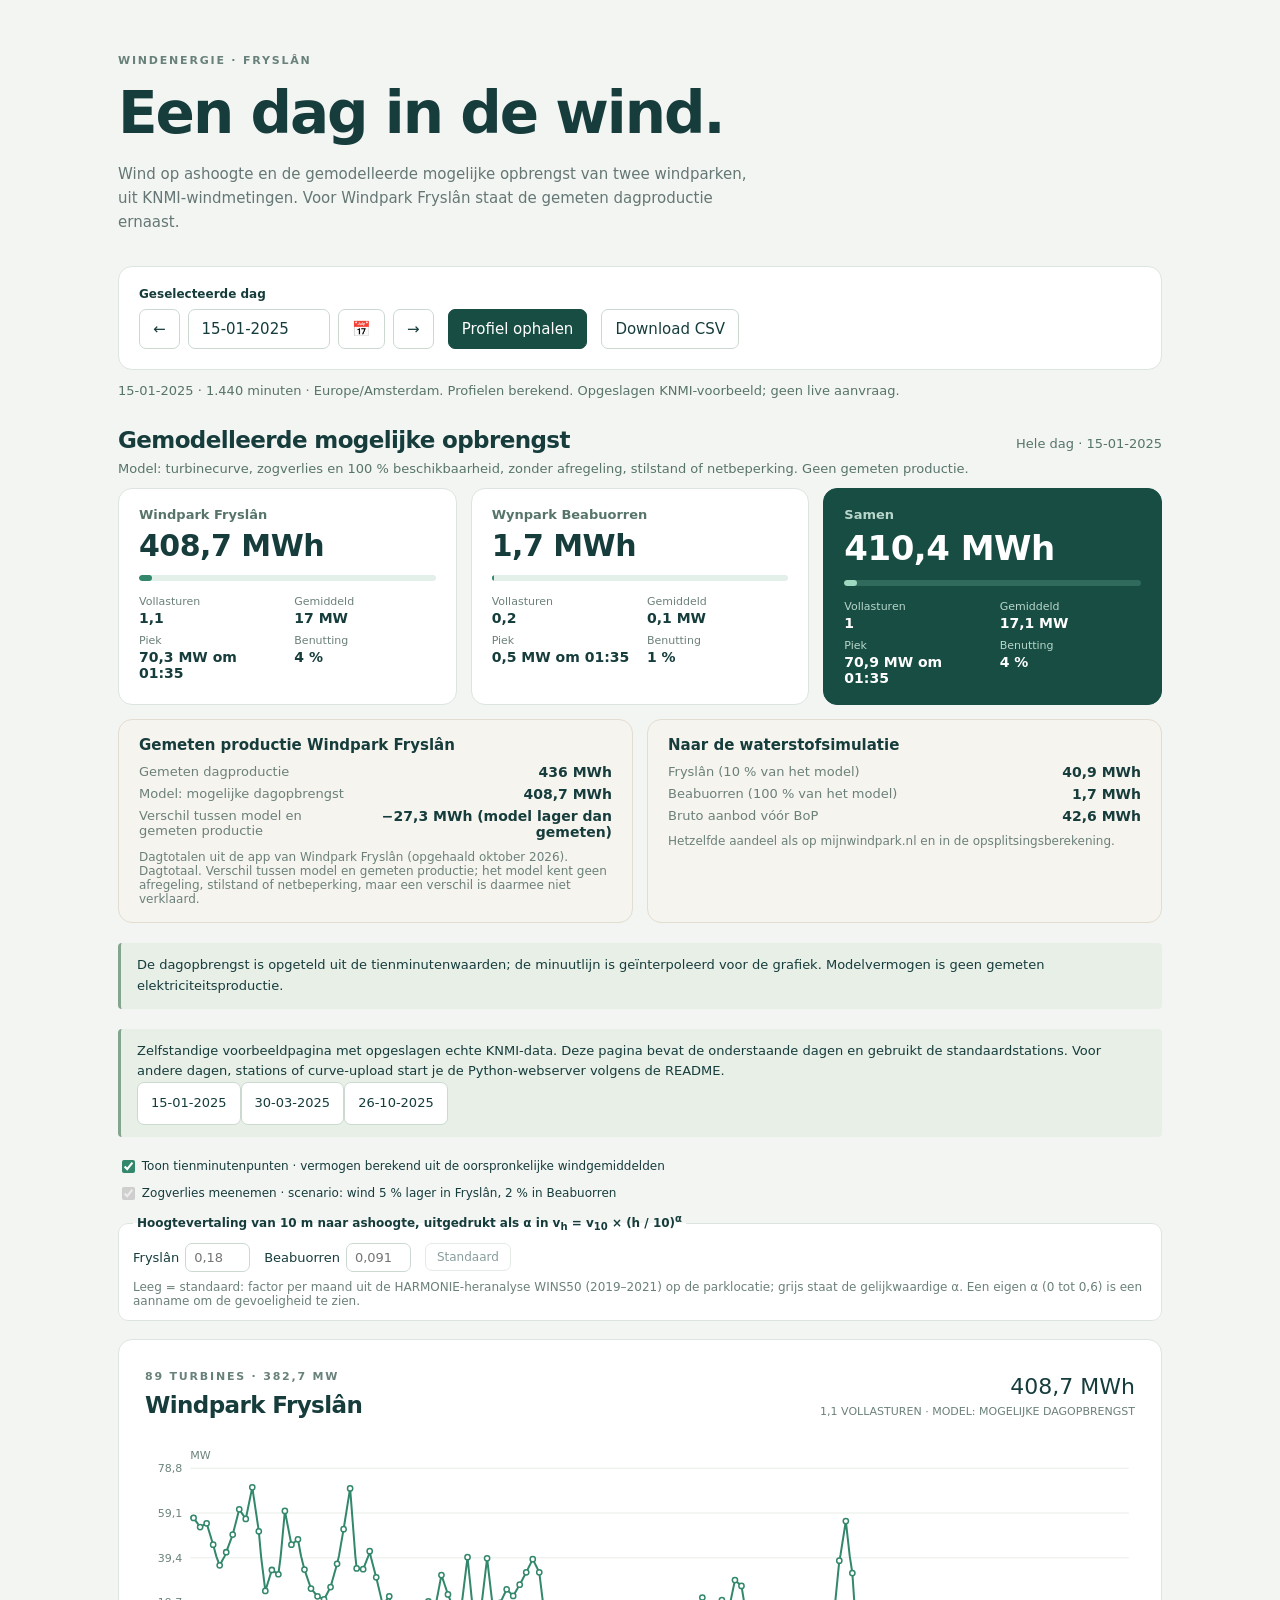
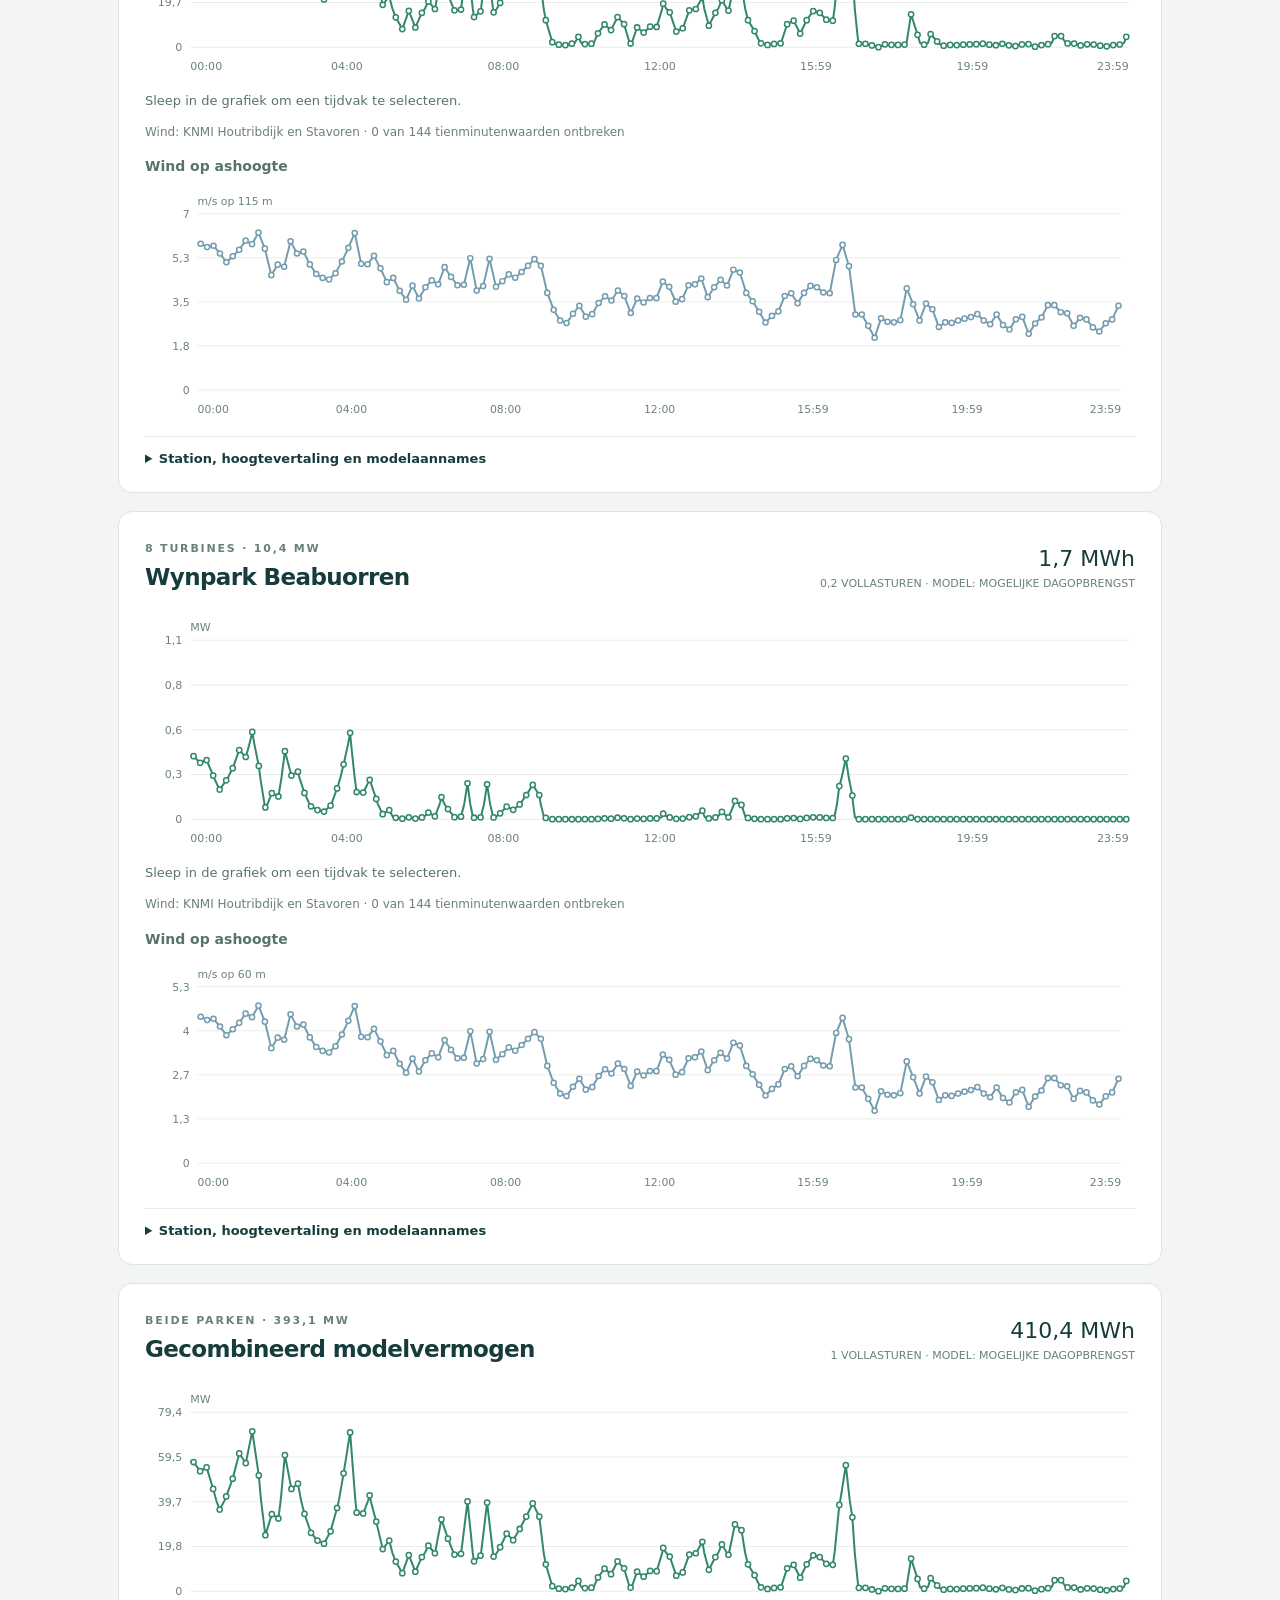
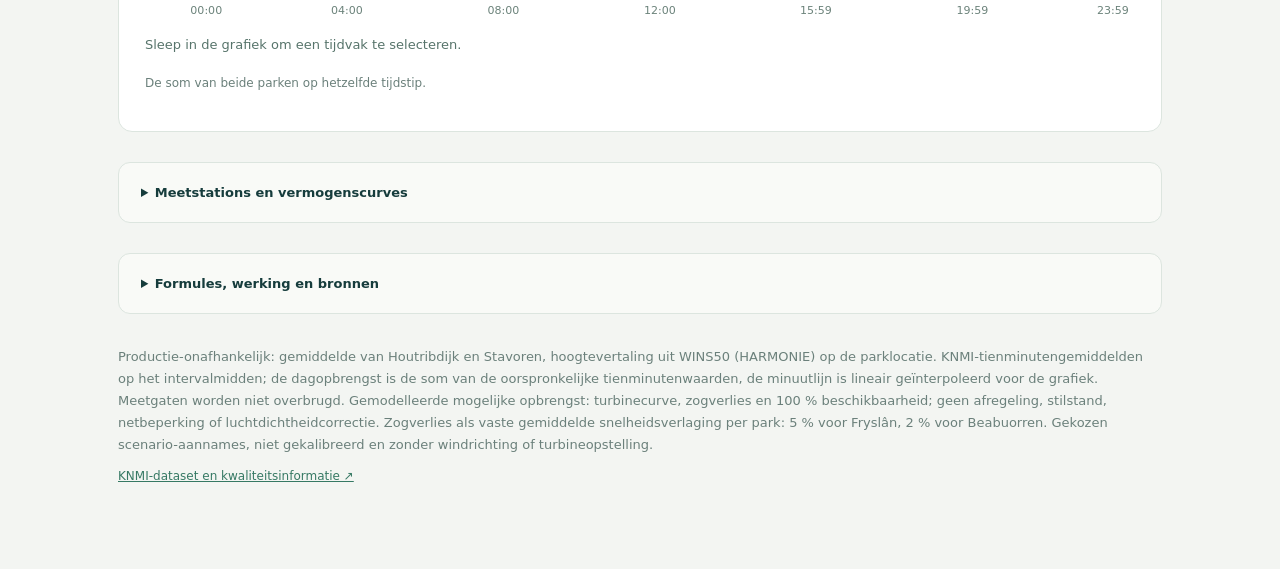
